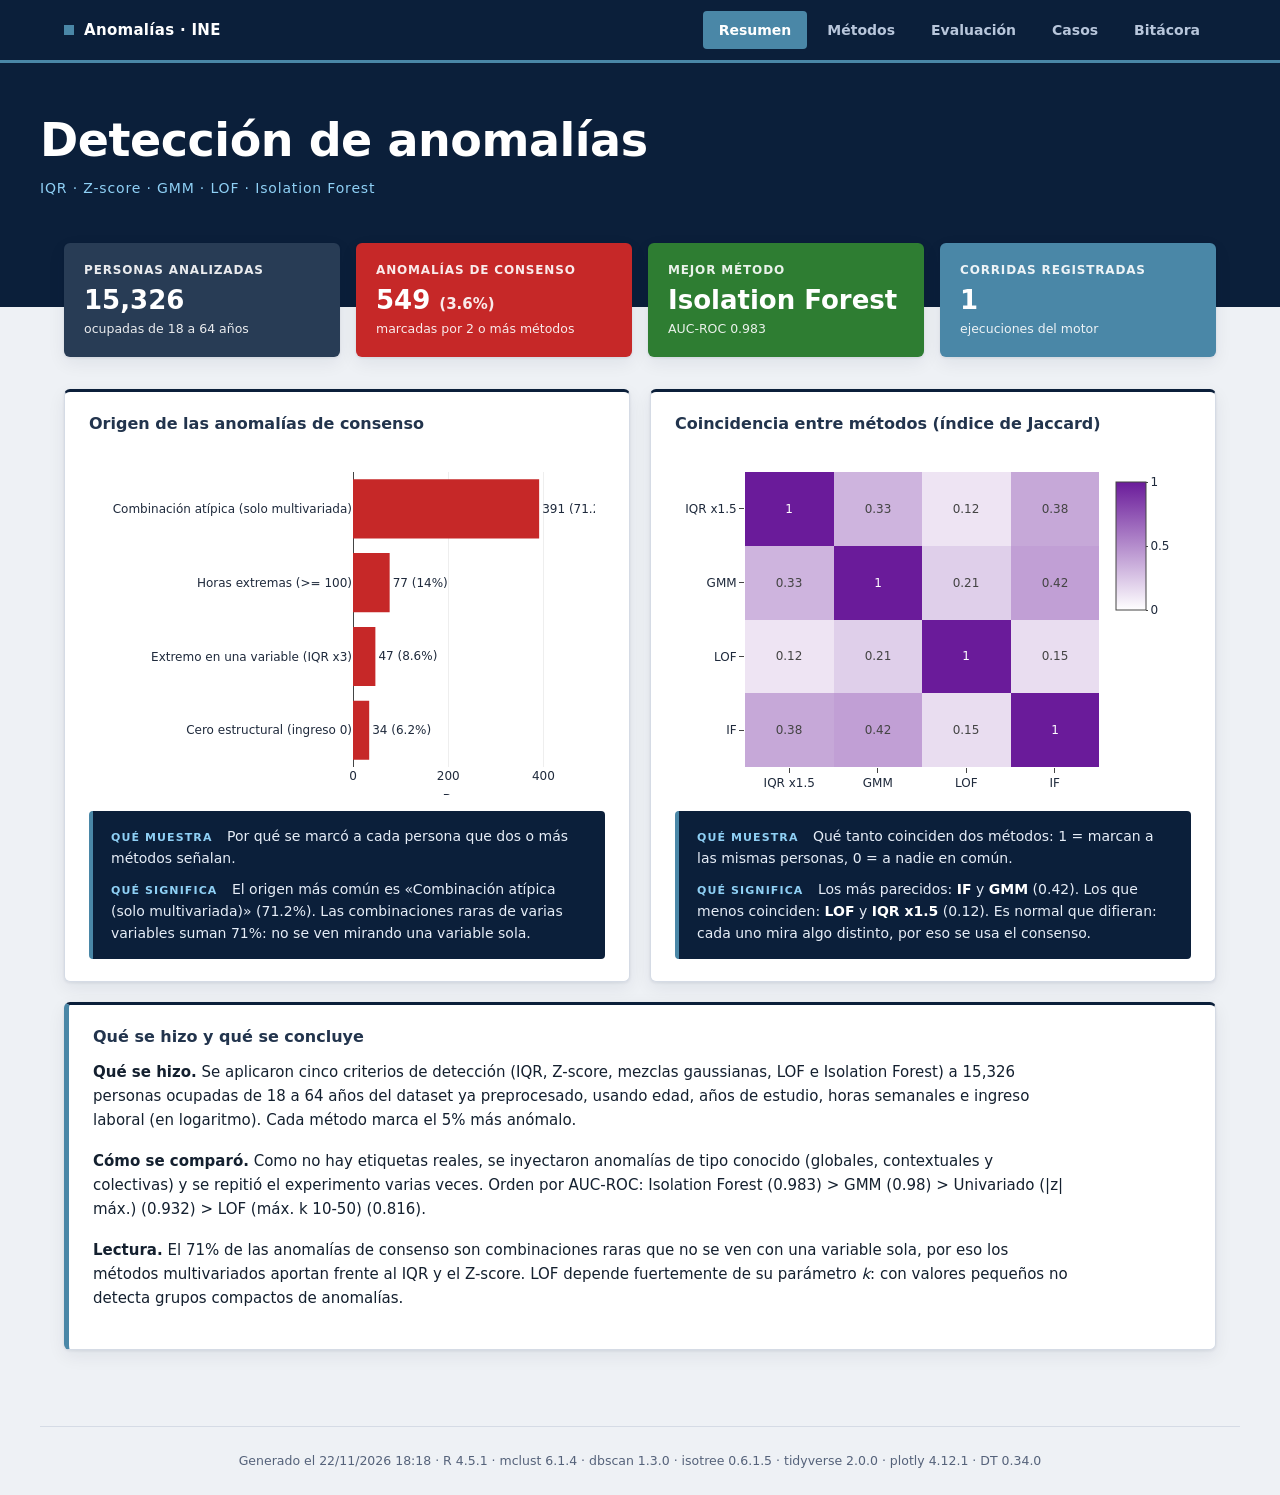
==== docs/dashboard/index.html @ 3dfb5b32 "Add files via upload" ====
<!DOCTYPE html>
<html xmlns="http://www.w3.org/1999/xhtml" lang="es" xml:lang="es"><head>

<meta charset="utf-8">
<meta name="generator" content="quarto-1.6.42">

<meta name="viewport" content="width=device-width, initial-scale=1.0, user-scalable=yes">


<title>Detección de anomalías · Encuesta de Hogares del INE (Bolivia)</title>
<style>
code{white-space: pre-wrap;}
span.smallcaps{font-variant: small-caps;}
div.columns{display: flex; gap: min(4vw, 1.5em);}
div.column{flex: auto; overflow-x: auto;}
div.hanging-indent{margin-left: 1.5em; text-indent: -1.5em;}
ul.task-list{list-style: none;}
ul.task-list li input[type="checkbox"] {
width: 0.8em;
margin: 0 0.8em 0.2em -1em;  vertical-align: middle;
}
</style>


<script>/*!
 * clipboard.js v2.0.11
 * https://clipboardjs.com/
 *
 * Licensed MIT © Zeno Rocha
 */
!function(t,e){"object"==typeof exports&&"object"==typeof module?module.exports=e():"function"==typeof define&&define.amd?define([],e):"object"==typeof exports?exports.ClipboardJS=e():t.ClipboardJS=e()}(this,function(){return n={686:function(t,e,n){"use strict";n.d(e,{default:function(){return b}});var e=n(279),i=n.n(e),e=n(370),u=n.n(e),e=n(817),r=n.n(e);function c(t){try{return document.execCommand(t)}catch(t){return}}var a=function(t){t=r()(t);return c("cut"),t};function o(t,e){var n,o,t=(n=t,o="rtl"===document.documentElement.getAttribute("dir"),(t=document.createElement("textarea")).style.fontSize="12pt",t.style.border="0",t.style.padding="0",t.style.margin="0",t.style.position="absolute",t.style[o?"right":"left"]="-9999px",o=window.pageYOffset||document.documentElement.scrollTop,t.style.top="".concat(o,"px"),t.setAttribute("readonly",""),t.value=n,t);return e.container.appendChild(t),e=r()(t),c("copy"),t.remove(),e}var f=function(t){var e=1<arguments.length&&void 0!==arguments[1]?arguments[1]:{container:document.body},n="";return"string"==typeof t?n=o(t,e):t instanceof HTMLInputElement&&!["text","search","url","tel","password"].includes(null==t?void 0:t.type)?n=o(t.value,e):(n=r()(t),c("copy")),n};function l(t){return(l="function"==typeof Symbol&&"symbol"==typeof Symbol.iterator?function(t){return typeof t}:function(t){return t&&"function"==typeof Symbol&&t.constructor===Symbol&&t!==Symbol.prototype?"symbol":typeof t})(t)}var s=function(){var t=0<arguments.length&&void 0!==arguments[0]?arguments[0]:{},e=t.action,n=void 0===e?"copy":e,o=t.container,e=t.target,t=t.text;if("copy"!==n&&"cut"!==n)throw new Error('Invalid "action" value, use either "copy" or "cut"');if(void 0!==e){if(!e||"object"!==l(e)||1!==e.nodeType)throw new Error('Invalid "target" value, use a valid Element');if("copy"===n&&e.hasAttribute("disabled"))throw new Error('Invalid "target" attribute. Please use "readonly" instead of "disabled" attribute');if("cut"===n&&(e.hasAttribute("readonly")||e.hasAttribute("disabled")))throw new Error('Invalid "target" attribute. You can\'t cut text from elements with "readonly" or "disabled" attributes')}return t?f(t,{container:o}):e?"cut"===n?a(e):f(e,{container:o}):void 0};function p(t){return(p="function"==typeof Symbol&&"symbol"==typeof Symbol.iterator?function(t){return typeof t}:function(t){return t&&"function"==typeof Symbol&&t.constructor===Symbol&&t!==Symbol.prototype?"symbol":typeof t})(t)}function d(t,e){for(var n=0;n<e.length;n++){var o=e[n];o.enumerable=o.enumerable||!1,o.configurable=!0,"value"in o&&(o.writable=!0),Object.defineProperty(t,o.key,o)}}function y(t,e){return(y=Object.setPrototypeOf||function(t,e){return t.__proto__=e,t})(t,e)}function h(n){var o=function(){if("undefined"==typeof Reflect||!Reflect.construct)return!1;if(Reflect.construct.sham)return!1;if("function"==typeof Proxy)return!0;try{return Date.prototype.toString.call(Reflect.construct(Date,[],function(){})),!0}catch(t){return!1}}();return function(){var t,e=v(n);return t=o?(t=v(this).constructor,Reflect.construct(e,arguments,t)):e.apply(this,arguments),e=this,!(t=t)||"object"!==p(t)&&"function"!=typeof t?function(t){if(void 0!==t)return t;throw new ReferenceError("this hasn't been initialised - super() hasn't been called")}(e):t}}function v(t){return(v=Object.setPrototypeOf?Object.getPrototypeOf:function(t){return t.__proto__||Object.getPrototypeOf(t)})(t)}function m(t,e){t="data-clipboard-".concat(t);if(e.hasAttribute(t))return e.getAttribute(t)}var b=function(){!function(t,e){if("function"!=typeof e&&null!==e)throw new TypeError("Super expression must either be null or a function");t.prototype=Object.create(e&&e.prototype,{constructor:{value:t,writable:!0,configurable:!0}}),e&&y(t,e)}(r,i());var t,e,n,o=h(r);function r(t,e){var n;return function(t){if(!(t instanceof r))throw new TypeError("Cannot call a class as a function")}(this),(n=o.call(this)).resolveOptions(e),n.listenClick(t),n}return t=r,n=[{key:"copy",value:function(t){var e=1<arguments.length&&void 0!==arguments[1]?arguments[1]:{container:document.body};return f(t,e)}},{key:"cut",value:function(t){return a(t)}},{key:"isSupported",value:function(){var t=0<arguments.length&&void 0!==arguments[0]?arguments[0]:["copy","cut"],t="string"==typeof t?[t]:t,e=!!document.queryCommandSupported;return t.forEach(function(t){e=e&&!!document.queryCommandSupported(t)}),e}}],(e=[{key:"resolveOptions",value:function(){var t=0<arguments.length&&void 0!==arguments[0]?arguments[0]:{};this.action="function"==typeof t.action?t.action:this.defaultAction,this.target="function"==typeof t.target?t.target:this.defaultTarget,this.text="function"==typeof t.text?t.text:this.defaultText,this.container="object"===p(t.container)?t.container:document.body}},{key:"listenClick",value:function(t){var e=this;this.listener=u()(t,"click",function(t){return e.onClick(t)})}},{key:"onClick",value:function(t){var e=t.delegateTarget||t.currentTarget,n=this.action(e)||"copy",t=s({action:n,container:this.container,target:this.target(e),text:this.text(e)});this.emit(t?"success":"error",{action:n,text:t,trigger:e,clearSelection:function(){e&&e.focus(),window.getSelection().removeAllRanges()}})}},{key:"defaultAction",value:function(t){return m("action",t)}},{key:"defaultTarget",value:function(t){t=m("target",t);if(t)return document.querySelector(t)}},{key:"defaultText",value:function(t){return m("text",t)}},{key:"destroy",value:function(){this.listener.destroy()}}])&&d(t.prototype,e),n&&d(t,n),r}()},828:function(t){var e;"undefined"==typeof Element||Element.prototype.matches||((e=Element.prototype).matches=e.matchesSelector||e.mozMatchesSelector||e.msMatchesSelector||e.oMatchesSelector||e.webkitMatchesSelector),t.exports=function(t,e){for(;t&&9!==t.nodeType;){if("function"==typeof t.matches&&t.matches(e))return t;t=t.parentNode}}},438:function(t,e,n){var u=n(828);function i(t,e,n,o,r){var i=function(e,n,t,o){return function(t){t.delegateTarget=u(t.target,n),t.delegateTarget&&o.call(e,t)}}.apply(this,arguments);return t.addEventListener(n,i,r),{destroy:function(){t.removeEventListener(n,i,r)}}}t.exports=function(t,e,n,o,r){return"function"==typeof t.addEventListener?i.apply(null,arguments):"function"==typeof n?i.bind(null,document).apply(null,arguments):("string"==typeof t&&(t=document.querySelectorAll(t)),Array.prototype.map.call(t,function(t){return i(t,e,n,o,r)}))}},879:function(t,n){n.node=function(t){return void 0!==t&&t instanceof HTMLElement&&1===t.nodeType},n.nodeList=function(t){var e=Object.prototype.toString.call(t);return void 0!==t&&("[object NodeList]"===e||"[object HTMLCollection]"===e)&&"length"in t&&(0===t.length||n.node(t[0]))},n.string=function(t){return"string"==typeof t||t instanceof String},n.fn=function(t){return"[object Function]"===Object.prototype.toString.call(t)}},370:function(t,e,n){var f=n(879),l=n(438);t.exports=function(t,e,n){if(!t&&!e&&!n)throw new Error("Missing required arguments");if(!f.string(e))throw new TypeError("Second argument must be a String");if(!f.fn(n))throw new TypeError("Third argument must be a Function");if(f.node(t))return c=e,a=n,(u=t).addEventListener(c,a),{destroy:function(){u.removeEventListener(c,a)}};if(f.nodeList(t))return o=t,r=e,i=n,Array.prototype.forEach.call(o,function(t){t.addEventListener(r,i)}),{destroy:function(){Array.prototype.forEach.call(o,function(t){t.removeEventListener(r,i)})}};if(f.string(t))return t=t,e=e,n=n,l(document.body,t,e,n);throw new TypeError("First argument must be a String, HTMLElement, HTMLCollection, or NodeList");var o,r,i,u,c,a}},817:function(t){t.exports=function(t){var e,n="SELECT"===t.nodeName?(t.focus(),t.value):"INPUT"===t.nodeName||"TEXTAREA"===t.nodeName?((e=t.hasAttribute("readonly"))||t.setAttribute("readonly",""),t.select(),t.setSelectionRange(0,t.value.length),e||t.removeAttribute("readonly"),t.value):(t.hasAttribute("contenteditable")&&t.focus(),n=window.getSelection(),(e=document.createRange()).selectNodeContents(t),n.removeAllRanges(),n.addRange(e),n.toString());return n}},279:function(t){function e(){}e.prototype={on:function(t,e,n){var o=this.e||(this.e={});return(o[t]||(o[t]=[])).push({fn:e,ctx:n}),this},once:function(t,e,n){var o=this;function r(){o.off(t,r),e.apply(n,arguments)}return r._=e,this.on(t,r,n)},emit:function(t){for(var e=[].slice.call(arguments,1),n=((this.e||(this.e={}))[t]||[]).slice(),o=0,r=n.length;o<r;o++)n[o].fn.apply(n[o].ctx,e);return this},off:function(t,e){var n=this.e||(this.e={}),o=n[t],r=[];if(o&&e)for(var i=0,u=o.length;i<u;i++)o[i].fn!==e&&o[i].fn._!==e&&r.push(o[i]);return r.length?n[t]=r:delete n[t],this}},t.exports=e,t.exports.TinyEmitter=e}},r={},o.n=function(t){var e=t&&t.__esModule?function(){return t.default}:function(){return t};return o.d(e,{a:e}),e},o.d=function(t,e){for(var n in e)o.o(e,n)&&!o.o(t,n)&&Object.defineProperty(t,n,{enumerable:!0,get:e[n]})},o.o=function(t,e){return Object.prototype.hasOwnProperty.call(t,e)},o(686).default;function o(t){if(r[t])return r[t].exports;var e=r[t]={exports:{}};return n[t](e,e.exports,o),e.exports}var n,r});</script>
<script>const sectionChanged = new CustomEvent("quarto-sectionChanged", {
  detail: {},
  bubbles: true,
  cancelable: false,
  composed: false,
});

const layoutMarginEls = () => {
  // Find any conflicting margin elements and add margins to the
  // top to prevent overlap
  const marginChildren = window.document.querySelectorAll(
    ".column-margin.column-container > *, .margin-caption, .aside"
  );

  let lastBottom = 0;
  for (const marginChild of marginChildren) {
    if (marginChild.offsetParent !== null) {
      // clear the top margin so we recompute it
      marginChild.style.marginTop = null;
      const top = marginChild.getBoundingClientRect().top + window.scrollY;
      if (top < lastBottom) {
        const marginChildStyle = window.getComputedStyle(marginChild);
        const marginBottom = parseFloat(marginChildStyle["marginBottom"]);
        const margin = lastBottom - top + marginBottom;
        marginChild.style.marginTop = `${margin}px`;
      }
      const styles = window.getComputedStyle(marginChild);
      const marginTop = parseFloat(styles["marginTop"]);
      lastBottom = top + marginChild.getBoundingClientRect().height + marginTop;
    }
  }
};

window.document.addEventListener("DOMContentLoaded", function (_event) {
  // Recompute the position of margin elements anytime the body size changes
  if (window.ResizeObserver) {
    const resizeObserver = new window.ResizeObserver(
      throttle(() => {
        layoutMarginEls();
        if (
          window.document.body.getBoundingClientRect().width < 990 &&
          isReaderMode()
        ) {
          quartoToggleReader();
        }
      }, 50)
    );
    resizeObserver.observe(window.document.body);
  }

  const tocEl = window.document.querySelector('nav.toc-active[role="doc-toc"]');
  const sidebarEl = window.document.getElementById("quarto-sidebar");
  const leftTocEl = window.document.getElementById("quarto-sidebar-toc-left");
  const marginSidebarEl = window.document.getElementById(
    "quarto-margin-sidebar"
  );
  // function to determine whether the element has a previous sibling that is active
  const prevSiblingIsActiveLink = (el) => {
    const sibling = el.previousElementSibling;
    if (sibling && sibling.tagName === "A") {
      return sibling.classList.contains("active");
    } else {
      return false;
    }
  };

  // fire slideEnter for bootstrap tab activations (for htmlwidget resize behavior)
  function fireSlideEnter(e) {
    const event = window.document.createEvent("Event");
    event.initEvent("slideenter", true, true);
    window.document.dispatchEvent(event);
  }
  const tabs = window.document.querySelectorAll('a[data-bs-toggle="tab"]');
  tabs.forEach((tab) => {
    tab.addEventListener("shown.bs.tab", fireSlideEnter);
  });

  // fire slideEnter for tabby tab activations (for htmlwidget resize behavior)
  document.addEventListener("tabby", fireSlideEnter, false);

  // Track scrolling and mark TOC links as active
  // get table of contents and sidebar (bail if we don't have at least one)
  const tocLinks = tocEl
    ? [...tocEl.querySelectorAll("a[data-scroll-target]")]
    : [];
  const makeActive = (link) => tocLinks[link].classList.add("active");
  const removeActive = (link) => tocLinks[link].classList.remove("active");
  const removeAllActive = () =>
    [...Array(tocLinks.length).keys()].forEach((link) => removeActive(link));

  // activate the anchor for a section associated with this TOC entry
  tocLinks.forEach((link) => {
    link.addEventListener("click", () => {
      if (link.href.indexOf("#") !== -1) {
        const anchor = link.href.split("#")[1];
        const heading = window.document.querySelector(
          `[data-anchor-id="${anchor}"]`
        );
        if (heading) {
          // Add the class
          heading.classList.add("reveal-anchorjs-link");

          // function to show the anchor
          const handleMouseout = () => {
            heading.classList.remove("reveal-anchorjs-link");
            heading.removeEventListener("mouseout", handleMouseout);
          };

          // add a function to clear the anchor when the user mouses out of it
          heading.addEventListener("mouseout", handleMouseout);
        }
      }
    });
  });

  const sections = tocLinks.map((link) => {
    const target = link.getAttribute("data-scroll-target");
    if (target.startsWith("#")) {
      return window.document.getElementById(decodeURI(`${target.slice(1)}`));
    } else {
      return window.document.querySelector(decodeURI(`${target}`));
    }
  });

  const sectionMargin = 200;
  let currentActive = 0;
  // track whether we've initialized state the first time
  let init = false;

  const updateActiveLink = () => {
    // The index from bottom to top (e.g. reversed list)
    let sectionIndex = -1;
    if (
      window.innerHeight + window.pageYOffset >=
      window.document.body.offsetHeight
    ) {
      // This is the no-scroll case where last section should be the active one
      sectionIndex = 0;
    } else {
      // This finds the last section visible on screen that should be made active
      sectionIndex = [...sections].reverse().findIndex((section) => {
        if (section) {
          return window.pageYOffset >= section.offsetTop - sectionMargin;
        } else {
          return false;
        }
      });
    }
    if (sectionIndex > -1) {
      const current = sections.length - sectionIndex - 1;
      if (current !== currentActive) {
        removeAllActive();
        currentActive = current;
        makeActive(current);
        if (init) {
          window.dispatchEvent(sectionChanged);
        }
        init = true;
      }
    }
  };

  const inHiddenRegion = (top, bottom, hiddenRegions) => {
    for (const region of hiddenRegions) {
      if (top <= region.bottom && bottom >= region.top) {
        return true;
      }
    }
    return false;
  };

  const categorySelector = "header.quarto-title-block .quarto-category";
  const activateCategories = (href) => {
    // Find any categories
    // Surround them with a link pointing back to:
    // #category=Authoring
    try {
      const categoryEls = window.document.querySelectorAll(categorySelector);
      for (const categoryEl of categoryEls) {
        const categoryText = categoryEl.textContent;
        if (categoryText) {
          const link = `${href}#category=${encodeURIComponent(categoryText)}`;
          const linkEl = window.document.createElement("a");
          linkEl.setAttribute("href", link);
          for (const child of categoryEl.childNodes) {
            linkEl.append(child);
          }
          categoryEl.appendChild(linkEl);
        }
      }
    } catch {
      // Ignore errors
    }
  };
  function hasTitleCategories() {
    return window.document.querySelector(categorySelector) !== null;
  }

  function offsetRelativeUrl(url) {
    const offset = getMeta("quarto:offset");
    return offset ? offset + url : url;
  }

  function offsetAbsoluteUrl(url) {
    const offset = getMeta("quarto:offset");
    const baseUrl = new URL(offset, window.location);

    const projRelativeUrl = url.replace(baseUrl, "");
    if (projRelativeUrl.startsWith("/")) {
      return projRelativeUrl;
    } else {
      return "/" + projRelativeUrl;
    }
  }

  // read a meta tag value
  function getMeta(metaName) {
    const metas = window.document.getElementsByTagName("meta");
    for (let i = 0; i < metas.length; i++) {
      if (metas[i].getAttribute("name") === metaName) {
        return metas[i].getAttribute("content");
      }
    }
    return "";
  }

  async function findAndActivateCategories() {
    // Categories search with listing only use path without query
    const currentPagePath = offsetAbsoluteUrl(
      window.location.origin + window.location.pathname
    );
    const response = await fetch(offsetRelativeUrl("listings.json"));
    if (response.status == 200) {
      return response.json().then(function (listingPaths) {
        const listingHrefs = [];
        for (const listingPath of listingPaths) {
          const pathWithoutLeadingSlash = listingPath.listing.substring(1);
          for (const item of listingPath.items) {
            if (
              item === currentPagePath ||
              item === currentPagePath + "index.html"
            ) {
              // Resolve this path against the offset to be sure
              // we already are using the correct path to the listing
              // (this adjusts the listing urls to be rooted against
              // whatever root the page is actually running against)
              const relative = offsetRelativeUrl(pathWithoutLeadingSlash);
              const baseUrl = window.location;
              const resolvedPath = new URL(relative, baseUrl);
              listingHrefs.push(resolvedPath.pathname);
              break;
            }
          }
        }

        // Look up the tree for a nearby linting and use that if we find one
        const nearestListing = findNearestParentListing(
          offsetAbsoluteUrl(window.location.pathname),
          listingHrefs
        );
        if (nearestListing) {
          activateCategories(nearestListing);
        } else {
          // See if the referrer is a listing page for this item
          const referredRelativePath = offsetAbsoluteUrl(document.referrer);
          const referrerListing = listingHrefs.find((listingHref) => {
            const isListingReferrer =
              listingHref === referredRelativePath ||
              listingHref === referredRelativePath + "index.html";
            return isListingReferrer;
          });

          if (referrerListing) {
            // Try to use the referrer if possible
            activateCategories(referrerListing);
          } else if (listingHrefs.length > 0) {
            // Otherwise, just fall back to the first listing
            activateCategories(listingHrefs[0]);
          }
        }
      });
    }
  }
  if (hasTitleCategories()) {
    findAndActivateCategories();
  }

  const findNearestParentListing = (href, listingHrefs) => {
    if (!href || !listingHrefs) {
      return undefined;
    }
    // Look up the tree for a nearby linting and use that if we find one
    const relativeParts = href.substring(1).split("/");
    while (relativeParts.length > 0) {
      const path = relativeParts.join("/");
      for (const listingHref of listingHrefs) {
        if (listingHref.startsWith(path)) {
          return listingHref;
        }
      }
      relativeParts.pop();
    }

    return undefined;
  };

  const manageSidebarVisiblity = (el, placeholderDescriptor) => {
    let isVisible = true;
    let elRect;

    return (hiddenRegions) => {
      if (el === null) {
        return;
      }

      // Find the last element of the TOC
      const lastChildEl = el.lastElementChild;

      if (lastChildEl) {
        // Converts the sidebar to a menu
        const convertToMenu = () => {
          for (const child of el.children) {
            child.style.opacity = 0;
            child.style.overflow = "hidden";
            child.style.pointerEvents = "none";
          }

          nexttick(() => {
            const toggleContainer = window.document.createElement("div");
            toggleContainer.style.width = "100%";
            toggleContainer.classList.add("zindex-over-content");
            toggleContainer.classList.add("quarto-sidebar-toggle");
            toggleContainer.classList.add("headroom-target"); // Marks this to be managed by headeroom
            toggleContainer.id = placeholderDescriptor.id;
            toggleContainer.style.position = "fixed";

            const toggleIcon = window.document.createElement("i");
            toggleIcon.classList.add("quarto-sidebar-toggle-icon");
            toggleIcon.classList.add("bi");
            toggleIcon.classList.add("bi-caret-down-fill");

            const toggleTitle = window.document.createElement("div");
            const titleEl = window.document.body.querySelector(
              placeholderDescriptor.titleSelector
            );
            if (titleEl) {
              toggleTitle.append(
                titleEl.textContent || titleEl.innerText,
                toggleIcon
              );
            }
            toggleTitle.classList.add("zindex-over-content");
            toggleTitle.classList.add("quarto-sidebar-toggle-title");
            toggleContainer.append(toggleTitle);

            const toggleContents = window.document.createElement("div");
            toggleContents.classList = el.classList;
            toggleContents.classList.add("zindex-over-content");
            toggleContents.classList.add("quarto-sidebar-toggle-contents");
            for (const child of el.children) {
              if (child.id === "toc-title") {
                continue;
              }

              const clone = child.cloneNode(true);
              clone.style.opacity = 1;
              clone.style.pointerEvents = null;
              clone.style.display = null;
              toggleContents.append(clone);
            }
            toggleContents.style.height = "0px";
            const positionToggle = () => {
              // position the element (top left of parent, same width as parent)
              if (!elRect) {
                elRect = el.getBoundingClientRect();
              }
              toggleContainer.style.left = `${elRect.left}px`;
              toggleContainer.style.top = `${elRect.top}px`;
              toggleContainer.style.width = `${elRect.width}px`;
            };
            positionToggle();

            toggleContainer.append(toggleContents);
            el.parentElement.prepend(toggleContainer);

            // Process clicks
            let tocShowing = false;
            // Allow the caller to control whether this is dismissed
            // when it is clicked (e.g. sidebar navigation supports
            // opening and closing the nav tree, so don't dismiss on click)
            const clickEl = placeholderDescriptor.dismissOnClick
              ? toggleContainer
              : toggleTitle;

            const closeToggle = () => {
              if (tocShowing) {
                toggleContainer.classList.remove("expanded");
                toggleContents.style.height = "0px";
                tocShowing = false;
              }
            };

            // Get rid of any expanded toggle if the user scrolls
            window.document.addEventListener(
              "scroll",
              throttle(() => {
                closeToggle();
              }, 50)
            );

            // Handle positioning of the toggle
            window.addEventListener(
              "resize",
              throttle(() => {
                elRect = undefined;
                positionToggle();
              }, 50)
            );

            window.addEventListener("quarto-hrChanged", () => {
              elRect = undefined;
            });

            // Process the click
            clickEl.onclick = () => {
              if (!tocShowing) {
                toggleContainer.classList.add("expanded");
                toggleContents.style.height = null;
                tocShowing = true;
              } else {
                closeToggle();
              }
            };
          });
        };

        // Converts a sidebar from a menu back to a sidebar
        const convertToSidebar = () => {
          for (const child of el.children) {
            child.style.opacity = 1;
            child.style.overflow = null;
            child.style.pointerEvents = null;
          }

          const placeholderEl = window.document.getElementById(
            placeholderDescriptor.id
          );
          if (placeholderEl) {
            placeholderEl.remove();
          }

          el.classList.remove("rollup");
        };

        if (isReaderMode()) {
          convertToMenu();
          isVisible = false;
        } else {
          // Find the top and bottom o the element that is being managed
          const elTop = el.offsetTop;
          const elBottom =
            elTop + lastChildEl.offsetTop + lastChildEl.offsetHeight;

          if (!isVisible) {
            // If the element is current not visible reveal if there are
            // no conflicts with overlay regions
            if (!inHiddenRegion(elTop, elBottom, hiddenRegions)) {
              convertToSidebar();
              isVisible = true;
            }
          } else {
            // If the element is visible, hide it if it conflicts with overlay regions
            // and insert a placeholder toggle (or if we're in reader mode)
            if (inHiddenRegion(elTop, elBottom, hiddenRegions)) {
              convertToMenu();
              isVisible = false;
            }
          }
        }
      }
    };
  };

  const tabEls = document.querySelectorAll('a[data-bs-toggle="tab"]');
  for (const tabEl of tabEls) {
    const id = tabEl.getAttribute("data-bs-target");
    if (id) {
      const columnEl = document.querySelector(
        `${id} .column-margin, .tabset-margin-content`
      );
      if (columnEl)
        tabEl.addEventListener("shown.bs.tab", function (event) {
          const el = event.srcElement;
          if (el) {
            const visibleCls = `${el.id}-margin-content`;
            // walk up until we find a parent tabset
            let panelTabsetEl = el.parentElement;
            while (panelTabsetEl) {
              if (panelTabsetEl.classList.contains("panel-tabset")) {
                break;
              }
              panelTabsetEl = panelTabsetEl.parentElement;
            }

            if (panelTabsetEl) {
              const prevSib = panelTabsetEl.previousElementSibling;
              if (
                prevSib &&
                prevSib.classList.contains("tabset-margin-container")
              ) {
                const childNodes = prevSib.querySelectorAll(
                  ".tabset-margin-content"
                );
                for (const childEl of childNodes) {
                  if (childEl.classList.contains(visibleCls)) {
                    childEl.classList.remove("collapse");
                  } else {
                    childEl.classList.add("collapse");
                  }
                }
              }
            }
          }

          layoutMarginEls();
        });
    }
  }

  // Manage the visibility of the toc and the sidebar
  const marginScrollVisibility = manageSidebarVisiblity(marginSidebarEl, {
    id: "quarto-toc-toggle",
    titleSelector: "#toc-title",
    dismissOnClick: true,
  });
  const sidebarScrollVisiblity = manageSidebarVisiblity(sidebarEl, {
    id: "quarto-sidebarnav-toggle",
    titleSelector: ".title",
    dismissOnClick: false,
  });
  let tocLeftScrollVisibility;
  if (leftTocEl) {
    tocLeftScrollVisibility = manageSidebarVisiblity(leftTocEl, {
      id: "quarto-lefttoc-toggle",
      titleSelector: "#toc-title",
      dismissOnClick: true,
    });
  }

  // Find the first element that uses formatting in special columns
  const conflictingEls = window.document.body.querySelectorAll(
    '[class^="column-"], [class*=" column-"], aside, [class*="margin-caption"], [class*=" margin-caption"], [class*="margin-ref"], [class*=" margin-ref"]'
  );

  // Filter all the possibly conflicting elements into ones
  // the do conflict on the left or ride side
  const arrConflictingEls = Array.from(conflictingEls);
  const leftSideConflictEls = arrConflictingEls.filter((el) => {
    if (el.tagName === "ASIDE") {
      return false;
    }
    return Array.from(el.classList).find((className) => {
      return (
        className !== "column-body" &&
        className.startsWith("column-") &&
        !className.endsWith("right") &&
        !className.endsWith("container") &&
        className !== "column-margin"
      );
    });
  });
  const rightSideConflictEls = arrConflictingEls.filter((el) => {
    if (el.tagName === "ASIDE") {
      return true;
    }

    const hasMarginCaption = Array.from(el.classList).find((className) => {
      return className == "margin-caption";
    });
    if (hasMarginCaption) {
      return true;
    }

    return Array.from(el.classList).find((className) => {
      return (
        className !== "column-body" &&
        !className.endsWith("container") &&
        className.startsWith("column-") &&
        !className.endsWith("left")
      );
    });
  });

  const kOverlapPaddingSize = 10;
  function toRegions(els) {
    return els.map((el) => {
      const boundRect = el.getBoundingClientRect();
      const top =
        boundRect.top +
        document.documentElement.scrollTop -
        kOverlapPaddingSize;
      return {
        top,
        bottom: top + el.scrollHeight + 2 * kOverlapPaddingSize,
      };
    });
  }

  let hasObserved = false;
  const visibleItemObserver = (els) => {
    let visibleElements = [...els];
    const intersectionObserver = new IntersectionObserver(
      (entries, _observer) => {
        entries.forEach((entry) => {
          if (entry.isIntersecting) {
            if (visibleElements.indexOf(entry.target) === -1) {
              visibleElements.push(entry.target);
            }
          } else {
            visibleElements = visibleElements.filter((visibleEntry) => {
              return visibleEntry !== entry;
            });
          }
        });

        if (!hasObserved) {
          hideOverlappedSidebars();
        }
        hasObserved = true;
      },
      {}
    );
    els.forEach((el) => {
      intersectionObserver.observe(el);
    });

    return {
      getVisibleEntries: () => {
        return visibleElements;
      },
    };
  };

  const rightElementObserver = visibleItemObserver(rightSideConflictEls);
  const leftElementObserver = visibleItemObserver(leftSideConflictEls);

  const hideOverlappedSidebars = () => {
    marginScrollVisibility(toRegions(rightElementObserver.getVisibleEntries()));
    sidebarScrollVisiblity(toRegions(leftElementObserver.getVisibleEntries()));
    if (tocLeftScrollVisibility) {
      tocLeftScrollVisibility(
        toRegions(leftElementObserver.getVisibleEntries())
      );
    }
  };

  window.quartoToggleReader = () => {
    // Applies a slow class (or removes it)
    // to update the transition speed
    const slowTransition = (slow) => {
      const manageTransition = (id, slow) => {
        const el = document.getElementById(id);
        if (el) {
          if (slow) {
            el.classList.add("slow");
          } else {
            el.classList.remove("slow");
          }
        }
      };

      manageTransition("TOC", slow);
      manageTransition("quarto-sidebar", slow);
    };
    const readerMode = !isReaderMode();
    setReaderModeValue(readerMode);

    // If we're entering reader mode, slow the transition
    if (readerMode) {
      slowTransition(readerMode);
    }
    highlightReaderToggle(readerMode);
    hideOverlappedSidebars();

    // If we're exiting reader mode, restore the non-slow transition
    if (!readerMode) {
      slowTransition(!readerMode);
    }
  };

  const highlightReaderToggle = (readerMode) => {
    const els = document.querySelectorAll(".quarto-reader-toggle");
    if (els) {
      els.forEach((el) => {
        if (readerMode) {
          el.classList.add("reader");
        } else {
          el.classList.remove("reader");
        }
      });
    }
  };

  const setReaderModeValue = (val) => {
    if (window.location.protocol !== "file:") {
      window.localStorage.setItem("quarto-reader-mode", val);
    } else {
      localReaderMode = val;
    }
  };

  const isReaderMode = () => {
    if (window.location.protocol !== "file:") {
      return window.localStorage.getItem("quarto-reader-mode") === "true";
    } else {
      return localReaderMode;
    }
  };
  let localReaderMode = null;

  const tocOpenDepthStr = tocEl?.getAttribute("data-toc-expanded");
  const tocOpenDepth = tocOpenDepthStr ? Number(tocOpenDepthStr) : 1;

  // Walk the TOC and collapse/expand nodes
  // Nodes are expanded if:
  // - they are top level
  // - they have children that are 'active' links
  // - they are directly below an link that is 'active'
  const walk = (el, depth) => {
    // Tick depth when we enter a UL
    if (el.tagName === "UL") {
      depth = depth + 1;
    }

    // It this is active link
    let isActiveNode = false;
    if (el.tagName === "A" && el.classList.contains("active")) {
      isActiveNode = true;
    }

    // See if there is an active child to this element
    let hasActiveChild = false;
    for (child of el.children) {
      hasActiveChild = walk(child, depth) || hasActiveChild;
    }

    // Process the collapse state if this is an UL
    if (el.tagName === "UL") {
      if (tocOpenDepth === -1 && depth > 1) {
        // toc-expand: false
        el.classList.add("collapse");
      } else if (
        depth <= tocOpenDepth ||
        hasActiveChild ||
        prevSiblingIsActiveLink(el)
      ) {
        el.classList.remove("collapse");
      } else {
        el.classList.add("collapse");
      }

      // untick depth when we leave a UL
      depth = depth - 1;
    }
    return hasActiveChild || isActiveNode;
  };

  // walk the TOC and expand / collapse any items that should be shown
  if (tocEl) {
    updateActiveLink();
    walk(tocEl, 0);
  }

  // Throttle the scroll event and walk peridiocally
  window.document.addEventListener(
    "scroll",
    throttle(() => {
      if (tocEl) {
        updateActiveLink();
        walk(tocEl, 0);
      }
      if (!isReaderMode()) {
        hideOverlappedSidebars();
      }
    }, 5)
  );
  window.addEventListener(
    "resize",
    throttle(() => {
      if (tocEl) {
        updateActiveLink();
        walk(tocEl, 0);
      }
      if (!isReaderMode()) {
        hideOverlappedSidebars();
      }
    }, 10)
  );
  hideOverlappedSidebars();
  highlightReaderToggle(isReaderMode());
});

// grouped tabsets
window.addEventListener("pageshow", (_event) => {
  function getTabSettings() {
    const data = localStorage.getItem("quarto-persistent-tabsets-data");
    if (!data) {
      localStorage.setItem("quarto-persistent-tabsets-data", "{}");
      return {};
    }
    if (data) {
      return JSON.parse(data);
    }
  }

  function setTabSettings(data) {
    localStorage.setItem(
      "quarto-persistent-tabsets-data",
      JSON.stringify(data)
    );
  }

  function setTabState(groupName, groupValue) {
    const data = getTabSettings();
    data[groupName] = groupValue;
    setTabSettings(data);
  }

  function toggleTab(tab, active) {
    const tabPanelId = tab.getAttribute("aria-controls");
    const tabPanel = document.getElementById(tabPanelId);
    if (active) {
      tab.classList.add("active");
      tabPanel.classList.add("active");
    } else {
      tab.classList.remove("active");
      tabPanel.classList.remove("active");
    }
  }

  function toggleAll(selectedGroup, selectorsToSync) {
    for (const [thisGroup, tabs] of Object.entries(selectorsToSync)) {
      const active = selectedGroup === thisGroup;
      for (const tab of tabs) {
        toggleTab(tab, active);
      }
    }
  }

  function findSelectorsToSyncByLanguage() {
    const result = {};
    const tabs = Array.from(
      document.querySelectorAll(`div[data-group] a[id^='tabset-']`)
    );
    for (const item of tabs) {
      const div = item.parentElement.parentElement.parentElement;
      const group = div.getAttribute("data-group");
      if (!result[group]) {
        result[group] = {};
      }
      const selectorsToSync = result[group];
      const value = item.innerHTML;
      if (!selectorsToSync[value]) {
        selectorsToSync[value] = [];
      }
      selectorsToSync[value].push(item);
    }
    return result;
  }

  function setupSelectorSync() {
    const selectorsToSync = findSelectorsToSyncByLanguage();
    Object.entries(selectorsToSync).forEach(([group, tabSetsByValue]) => {
      Object.entries(tabSetsByValue).forEach(([value, items]) => {
        items.forEach((item) => {
          item.addEventListener("click", (_event) => {
            setTabState(group, value);
            toggleAll(value, selectorsToSync[group]);
          });
        });
      });
    });
    return selectorsToSync;
  }

  const selectorsToSync = setupSelectorSync();
  for (const [group, selectedName] of Object.entries(getTabSettings())) {
    const selectors = selectorsToSync[group];
    // it's possible that stale state gives us empty selections, so we explicitly check here.
    if (selectors) {
      toggleAll(selectedName, selectors);
    }
  }
});

function throttle(func, wait) {
  let waiting = false;
  return function () {
    if (!waiting) {
      func.apply(this, arguments);
      waiting = true;
      setTimeout(function () {
        waiting = false;
      }, wait);
    }
  };
}

function nexttick(func) {
  return setTimeout(func, 0);
}
</script>
<script>/**
 * @popperjs/core v2.11.7 - MIT License
 */

!function(e,t){"object"==typeof exports&&"undefined"!=typeof module?t(exports):"function"==typeof define&&define.amd?define(["exports"],t):t((e="undefined"!=typeof globalThis?globalThis:e||self).Popper={})}(this,(function(e){"use strict";function t(e){if(null==e)return window;if("[object Window]"!==e.toString()){var t=e.ownerDocument;return t&&t.defaultView||window}return e}function n(e){return e instanceof t(e).Element||e instanceof Element}function r(e){return e instanceof t(e).HTMLElement||e instanceof HTMLElement}function o(e){return"undefined"!=typeof ShadowRoot&&(e instanceof t(e).ShadowRoot||e instanceof ShadowRoot)}var i=Math.max,a=Math.min,s=Math.round;function f(){var e=navigator.userAgentData;return null!=e&&e.brands&&Array.isArray(e.brands)?e.brands.map((function(e){return e.brand+"/"+e.version})).join(" "):navigator.userAgent}function c(){return!/^((?!chrome|android).)*safari/i.test(f())}function p(e,o,i){void 0===o&&(o=!1),void 0===i&&(i=!1);var a=e.getBoundingClientRect(),f=1,p=1;o&&r(e)&&(f=e.offsetWidth>0&&s(a.width)/e.offsetWidth||1,p=e.offsetHeight>0&&s(a.height)/e.offsetHeight||1);var u=(n(e)?t(e):window).visualViewport,l=!c()&&i,d=(a.left+(l&&u?u.offsetLeft:0))/f,h=(a.top+(l&&u?u.offsetTop:0))/p,m=a.width/f,v=a.height/p;return{width:m,height:v,top:h,right:d+m,bottom:h+v,left:d,x:d,y:h}}function u(e){var n=t(e);return{scrollLeft:n.pageXOffset,scrollTop:n.pageYOffset}}function l(e){return e?(e.nodeName||"").toLowerCase():null}function d(e){return((n(e)?e.ownerDocument:e.document)||window.document).documentElement}function h(e){return p(d(e)).left+u(e).scrollLeft}function m(e){return t(e).getComputedStyle(e)}function v(e){var t=m(e),n=t.overflow,r=t.overflowX,o=t.overflowY;return/auto|scroll|overlay|hidden/.test(n+o+r)}function y(e,n,o){void 0===o&&(o=!1);var i,a,f=r(n),c=r(n)&&function(e){var t=e.getBoundingClientRect(),n=s(t.width)/e.offsetWidth||1,r=s(t.height)/e.offsetHeight||1;return 1!==n||1!==r}(n),m=d(n),y=p(e,c,o),g={scrollLeft:0,scrollTop:0},b={x:0,y:0};return(f||!f&&!o)&&(("body"!==l(n)||v(m))&&(g=(i=n)!==t(i)&&r(i)?{scrollLeft:(a=i).scrollLeft,scrollTop:a.scrollTop}:u(i)),r(n)?((b=p(n,!0)).x+=n.clientLeft,b.y+=n.clientTop):m&&(b.x=h(m))),{x:y.left+g.scrollLeft-b.x,y:y.top+g.scrollTop-b.y,width:y.width,height:y.height}}function g(e){var t=p(e),n=e.offsetWidth,r=e.offsetHeight;return Math.abs(t.width-n)<=1&&(n=t.width),Math.abs(t.height-r)<=1&&(r=t.height),{x:e.offsetLeft,y:e.offsetTop,width:n,height:r}}function b(e){return"html"===l(e)?e:e.assignedSlot||e.parentNode||(o(e)?e.host:null)||d(e)}function x(e){return["html","body","#document"].indexOf(l(e))>=0?e.ownerDocument.body:r(e)&&v(e)?e:x(b(e))}function w(e,n){var r;void 0===n&&(n=[]);var o=x(e),i=o===(null==(r=e.ownerDocument)?void 0:r.body),a=t(o),s=i?[a].concat(a.visualViewport||[],v(o)?o:[]):o,f=n.concat(s);return i?f:f.concat(w(b(s)))}function O(e){return["table","td","th"].indexOf(l(e))>=0}function j(e){return r(e)&&"fixed"!==m(e).position?e.offsetParent:null}function E(e){for(var n=t(e),i=j(e);i&&O(i)&&"static"===m(i).position;)i=j(i);return i&&("html"===l(i)||"body"===l(i)&&"static"===m(i).position)?n:i||function(e){var t=/firefox/i.test(f());if(/Trident/i.test(f())&&r(e)&&"fixed"===m(e).position)return null;var n=b(e);for(o(n)&&(n=n.host);r(n)&&["html","body"].indexOf(l(n))<0;){var i=m(n);if("none"!==i.transform||"none"!==i.perspective||"paint"===i.contain||-1!==["transform","perspective"].indexOf(i.willChange)||t&&"filter"===i.willChange||t&&i.filter&&"none"!==i.filter)return n;n=n.parentNode}return null}(e)||n}var D="top",A="bottom",L="right",P="left",M="auto",k=[D,A,L,P],W="start",B="end",H="viewport",T="popper",R=k.reduce((function(e,t){return e.concat([t+"-"+W,t+"-"+B])}),[]),S=[].concat(k,[M]).reduce((function(e,t){return e.concat([t,t+"-"+W,t+"-"+B])}),[]),V=["beforeRead","read","afterRead","beforeMain","main","afterMain","beforeWrite","write","afterWrite"];function q(e){var t=new Map,n=new Set,r=[];function o(e){n.add(e.name),[].concat(e.requires||[],e.requiresIfExists||[]).forEach((function(e){if(!n.has(e)){var r=t.get(e);r&&o(r)}})),r.push(e)}return e.forEach((function(e){t.set(e.name,e)})),e.forEach((function(e){n.has(e.name)||o(e)})),r}function C(e){return e.split("-")[0]}function N(e,t){var n=t.getRootNode&&t.getRootNode();if(e.contains(t))return!0;if(n&&o(n)){var r=t;do{if(r&&e.isSameNode(r))return!0;r=r.parentNode||r.host}while(r)}return!1}function I(e){return Object.assign({},e,{left:e.x,top:e.y,right:e.x+e.width,bottom:e.y+e.height})}function _(e,r,o){return r===H?I(function(e,n){var r=t(e),o=d(e),i=r.visualViewport,a=o.clientWidth,s=o.clientHeight,f=0,p=0;if(i){a=i.width,s=i.height;var u=c();(u||!u&&"fixed"===n)&&(f=i.offsetLeft,p=i.offsetTop)}return{width:a,height:s,x:f+h(e),y:p}}(e,o)):n(r)?function(e,t){var n=p(e,!1,"fixed"===t);return n.top=n.top+e.clientTop,n.left=n.left+e.clientLeft,n.bottom=n.top+e.clientHeight,n.right=n.left+e.clientWidth,n.width=e.clientWidth,n.height=e.clientHeight,n.x=n.left,n.y=n.top,n}(r,o):I(function(e){var t,n=d(e),r=u(e),o=null==(t=e.ownerDocument)?void 0:t.body,a=i(n.scrollWidth,n.clientWidth,o?o.scrollWidth:0,o?o.clientWidth:0),s=i(n.scrollHeight,n.clientHeight,o?o.scrollHeight:0,o?o.clientHeight:0),f=-r.scrollLeft+h(e),c=-r.scrollTop;return"rtl"===m(o||n).direction&&(f+=i(n.clientWidth,o?o.clientWidth:0)-a),{width:a,height:s,x:f,y:c}}(d(e)))}function F(e,t,o,s){var f="clippingParents"===t?function(e){var t=w(b(e)),o=["absolute","fixed"].indexOf(m(e).position)>=0&&r(e)?E(e):e;return n(o)?t.filter((function(e){return n(e)&&N(e,o)&&"body"!==l(e)})):[]}(e):[].concat(t),c=[].concat(f,[o]),p=c[0],u=c.reduce((function(t,n){var r=_(e,n,s);return t.top=i(r.top,t.top),t.right=a(r.right,t.right),t.bottom=a(r.bottom,t.bottom),t.left=i(r.left,t.left),t}),_(e,p,s));return u.width=u.right-u.left,u.height=u.bottom-u.top,u.x=u.left,u.y=u.top,u}function U(e){return e.split("-")[1]}function z(e){return["top","bottom"].indexOf(e)>=0?"x":"y"}function X(e){var t,n=e.reference,r=e.element,o=e.placement,i=o?C(o):null,a=o?U(o):null,s=n.x+n.width/2-r.width/2,f=n.y+n.height/2-r.height/2;switch(i){case D:t={x:s,y:n.y-r.height};break;case A:t={x:s,y:n.y+n.height};break;case L:t={x:n.x+n.width,y:f};break;case P:t={x:n.x-r.width,y:f};break;default:t={x:n.x,y:n.y}}var c=i?z(i):null;if(null!=c){var p="y"===c?"height":"width";switch(a){case W:t[c]=t[c]-(n[p]/2-r[p]/2);break;case B:t[c]=t[c]+(n[p]/2-r[p]/2)}}return t}function Y(e){return Object.assign({},{top:0,right:0,bottom:0,left:0},e)}function G(e,t){return t.reduce((function(t,n){return t[n]=e,t}),{})}function J(e,t){void 0===t&&(t={});var r=t,o=r.placement,i=void 0===o?e.placement:o,a=r.strategy,s=void 0===a?e.strategy:a,f=r.boundary,c=void 0===f?"clippingParents":f,u=r.rootBoundary,l=void 0===u?H:u,h=r.elementContext,m=void 0===h?T:h,v=r.altBoundary,y=void 0!==v&&v,g=r.padding,b=void 0===g?0:g,x=Y("number"!=typeof b?b:G(b,k)),w=m===T?"reference":T,O=e.rects.popper,j=e.elements[y?w:m],E=F(n(j)?j:j.contextElement||d(e.elements.popper),c,l,s),P=p(e.elements.reference),M=X({reference:P,element:O,strategy:"absolute",placement:i}),W=I(Object.assign({},O,M)),B=m===T?W:P,R={top:E.top-B.top+x.top,bottom:B.bottom-E.bottom+x.bottom,left:E.left-B.left+x.left,right:B.right-E.right+x.right},S=e.modifiersData.offset;if(m===T&&S){var V=S[i];Object.keys(R).forEach((function(e){var t=[L,A].indexOf(e)>=0?1:-1,n=[D,A].indexOf(e)>=0?"y":"x";R[e]+=V[n]*t}))}return R}var K={placement:"bottom",modifiers:[],strategy:"absolute"};function Q(){for(var e=arguments.length,t=new Array(e),n=0;n<e;n++)t[n]=arguments[n];return!t.some((function(e){return!(e&&"function"==typeof e.getBoundingClientRect)}))}function Z(e){void 0===e&&(e={});var t=e,r=t.defaultModifiers,o=void 0===r?[]:r,i=t.defaultOptions,a=void 0===i?K:i;return function(e,t,r){void 0===r&&(r=a);var i,s,f={placement:"bottom",orderedModifiers:[],options:Object.assign({},K,a),modifiersData:{},elements:{reference:e,popper:t},attributes:{},styles:{}},c=[],p=!1,u={state:f,setOptions:function(r){var i="function"==typeof r?r(f.options):r;l(),f.options=Object.assign({},a,f.options,i),f.scrollParents={reference:n(e)?w(e):e.contextElement?w(e.contextElement):[],popper:w(t)};var s,p,d=function(e){var t=q(e);return V.reduce((function(e,n){return e.concat(t.filter((function(e){return e.phase===n})))}),[])}((s=[].concat(o,f.options.modifiers),p=s.reduce((function(e,t){var n=e[t.name];return e[t.name]=n?Object.assign({},n,t,{options:Object.assign({},n.options,t.options),data:Object.assign({},n.data,t.data)}):t,e}),{}),Object.keys(p).map((function(e){return p[e]}))));return f.orderedModifiers=d.filter((function(e){return e.enabled})),f.orderedModifiers.forEach((function(e){var t=e.name,n=e.options,r=void 0===n?{}:n,o=e.effect;if("function"==typeof o){var i=o({state:f,name:t,instance:u,options:r}),a=function(){};c.push(i||a)}})),u.update()},forceUpdate:function(){if(!p){var e=f.elements,t=e.reference,n=e.popper;if(Q(t,n)){f.rects={reference:y(t,E(n),"fixed"===f.options.strategy),popper:g(n)},f.reset=!1,f.placement=f.options.placement,f.orderedModifiers.forEach((function(e){return f.modifiersData[e.name]=Object.assign({},e.data)}));for(var r=0;r<f.orderedModifiers.length;r++)if(!0!==f.reset){var o=f.orderedModifiers[r],i=o.fn,a=o.options,s=void 0===a?{}:a,c=o.name;"function"==typeof i&&(f=i({state:f,options:s,name:c,instance:u})||f)}else f.reset=!1,r=-1}}},update:(i=function(){return new Promise((function(e){u.forceUpdate(),e(f)}))},function(){return s||(s=new Promise((function(e){Promise.resolve().then((function(){s=void 0,e(i())}))}))),s}),destroy:function(){l(),p=!0}};if(!Q(e,t))return u;function l(){c.forEach((function(e){return e()})),c=[]}return u.setOptions(r).then((function(e){!p&&r.onFirstUpdate&&r.onFirstUpdate(e)})),u}}var $={passive:!0};var ee={name:"eventListeners",enabled:!0,phase:"write",fn:function(){},effect:function(e){var n=e.state,r=e.instance,o=e.options,i=o.scroll,a=void 0===i||i,s=o.resize,f=void 0===s||s,c=t(n.elements.popper),p=[].concat(n.scrollParents.reference,n.scrollParents.popper);return a&&p.forEach((function(e){e.addEventListener("scroll",r.update,$)})),f&&c.addEventListener("resize",r.update,$),function(){a&&p.forEach((function(e){e.removeEventListener("scroll",r.update,$)})),f&&c.removeEventListener("resize",r.update,$)}},data:{}};var te={name:"popperOffsets",enabled:!0,phase:"read",fn:function(e){var t=e.state,n=e.name;t.modifiersData[n]=X({reference:t.rects.reference,element:t.rects.popper,strategy:"absolute",placement:t.placement})},data:{}},ne={top:"auto",right:"auto",bottom:"auto",left:"auto"};function re(e){var n,r=e.popper,o=e.popperRect,i=e.placement,a=e.variation,f=e.offsets,c=e.position,p=e.gpuAcceleration,u=e.adaptive,l=e.roundOffsets,h=e.isFixed,v=f.x,y=void 0===v?0:v,g=f.y,b=void 0===g?0:g,x="function"==typeof l?l({x:y,y:b}):{x:y,y:b};y=x.x,b=x.y;var w=f.hasOwnProperty("x"),O=f.hasOwnProperty("y"),j=P,M=D,k=window;if(u){var W=E(r),H="clientHeight",T="clientWidth";if(W===t(r)&&"static"!==m(W=d(r)).position&&"absolute"===c&&(H="scrollHeight",T="scrollWidth"),W=W,i===D||(i===P||i===L)&&a===B)M=A,b-=(h&&W===k&&k.visualViewport?k.visualViewport.height:W[H])-o.height,b*=p?1:-1;if(i===P||(i===D||i===A)&&a===B)j=L,y-=(h&&W===k&&k.visualViewport?k.visualViewport.width:W[T])-o.width,y*=p?1:-1}var R,S=Object.assign({position:c},u&&ne),V=!0===l?function(e,t){var n=e.x,r=e.y,o=t.devicePixelRatio||1;return{x:s(n*o)/o||0,y:s(r*o)/o||0}}({x:y,y:b},t(r)):{x:y,y:b};return y=V.x,b=V.y,p?Object.assign({},S,((R={})[M]=O?"0":"",R[j]=w?"0":"",R.transform=(k.devicePixelRatio||1)<=1?"translate("+y+"px, "+b+"px)":"translate3d("+y+"px, "+b+"px, 0)",R)):Object.assign({},S,((n={})[M]=O?b+"px":"",n[j]=w?y+"px":"",n.transform="",n))}var oe={name:"computeStyles",enabled:!0,phase:"beforeWrite",fn:function(e){var t=e.state,n=e.options,r=n.gpuAcceleration,o=void 0===r||r,i=n.adaptive,a=void 0===i||i,s=n.roundOffsets,f=void 0===s||s,c={placement:C(t.placement),variation:U(t.placement),popper:t.elements.popper,popperRect:t.rects.popper,gpuAcceleration:o,isFixed:"fixed"===t.options.strategy};null!=t.modifiersData.popperOffsets&&(t.styles.popper=Object.assign({},t.styles.popper,re(Object.assign({},c,{offsets:t.modifiersData.popperOffsets,position:t.options.strategy,adaptive:a,roundOffsets:f})))),null!=t.modifiersData.arrow&&(t.styles.arrow=Object.assign({},t.styles.arrow,re(Object.assign({},c,{offsets:t.modifiersData.arrow,position:"absolute",adaptive:!1,roundOffsets:f})))),t.attributes.popper=Object.assign({},t.attributes.popper,{"data-popper-placement":t.placement})},data:{}};var ie={name:"applyStyles",enabled:!0,phase:"write",fn:function(e){var t=e.state;Object.keys(t.elements).forEach((function(e){var n=t.styles[e]||{},o=t.attributes[e]||{},i=t.elements[e];r(i)&&l(i)&&(Object.assign(i.style,n),Object.keys(o).forEach((function(e){var t=o[e];!1===t?i.removeAttribute(e):i.setAttribute(e,!0===t?"":t)})))}))},effect:function(e){var t=e.state,n={popper:{position:t.options.strategy,left:"0",top:"0",margin:"0"},arrow:{position:"absolute"},reference:{}};return Object.assign(t.elements.popper.style,n.popper),t.styles=n,t.elements.arrow&&Object.assign(t.elements.arrow.style,n.arrow),function(){Object.keys(t.elements).forEach((function(e){var o=t.elements[e],i=t.attributes[e]||{},a=Object.keys(t.styles.hasOwnProperty(e)?t.styles[e]:n[e]).reduce((function(e,t){return e[t]="",e}),{});r(o)&&l(o)&&(Object.assign(o.style,a),Object.keys(i).forEach((function(e){o.removeAttribute(e)})))}))}},requires:["computeStyles"]};var ae={name:"offset",enabled:!0,phase:"main",requires:["popperOffsets"],fn:function(e){var t=e.state,n=e.options,r=e.name,o=n.offset,i=void 0===o?[0,0]:o,a=S.reduce((function(e,n){return e[n]=function(e,t,n){var r=C(e),o=[P,D].indexOf(r)>=0?-1:1,i="function"==typeof n?n(Object.assign({},t,{placement:e})):n,a=i[0],s=i[1];return a=a||0,s=(s||0)*o,[P,L].indexOf(r)>=0?{x:s,y:a}:{x:a,y:s}}(n,t.rects,i),e}),{}),s=a[t.placement],f=s.x,c=s.y;null!=t.modifiersData.popperOffsets&&(t.modifiersData.popperOffsets.x+=f,t.modifiersData.popperOffsets.y+=c),t.modifiersData[r]=a}},se={left:"right",right:"left",bottom:"top",top:"bottom"};function fe(e){return e.replace(/left|right|bottom|top/g,(function(e){return se[e]}))}var ce={start:"end",end:"start"};function pe(e){return e.replace(/start|end/g,(function(e){return ce[e]}))}function ue(e,t){void 0===t&&(t={});var n=t,r=n.placement,o=n.boundary,i=n.rootBoundary,a=n.padding,s=n.flipVariations,f=n.allowedAutoPlacements,c=void 0===f?S:f,p=U(r),u=p?s?R:R.filter((function(e){return U(e)===p})):k,l=u.filter((function(e){return c.indexOf(e)>=0}));0===l.length&&(l=u);var d=l.reduce((function(t,n){return t[n]=J(e,{placement:n,boundary:o,rootBoundary:i,padding:a})[C(n)],t}),{});return Object.keys(d).sort((function(e,t){return d[e]-d[t]}))}var le={name:"flip",enabled:!0,phase:"main",fn:function(e){var t=e.state,n=e.options,r=e.name;if(!t.modifiersData[r]._skip){for(var o=n.mainAxis,i=void 0===o||o,a=n.altAxis,s=void 0===a||a,f=n.fallbackPlacements,c=n.padding,p=n.boundary,u=n.rootBoundary,l=n.altBoundary,d=n.flipVariations,h=void 0===d||d,m=n.allowedAutoPlacements,v=t.options.placement,y=C(v),g=f||(y===v||!h?[fe(v)]:function(e){if(C(e)===M)return[];var t=fe(e);return[pe(e),t,pe(t)]}(v)),b=[v].concat(g).reduce((function(e,n){return e.concat(C(n)===M?ue(t,{placement:n,boundary:p,rootBoundary:u,padding:c,flipVariations:h,allowedAutoPlacements:m}):n)}),[]),x=t.rects.reference,w=t.rects.popper,O=new Map,j=!0,E=b[0],k=0;k<b.length;k++){var B=b[k],H=C(B),T=U(B)===W,R=[D,A].indexOf(H)>=0,S=R?"width":"height",V=J(t,{placement:B,boundary:p,rootBoundary:u,altBoundary:l,padding:c}),q=R?T?L:P:T?A:D;x[S]>w[S]&&(q=fe(q));var N=fe(q),I=[];if(i&&I.push(V[H]<=0),s&&I.push(V[q]<=0,V[N]<=0),I.every((function(e){return e}))){E=B,j=!1;break}O.set(B,I)}if(j)for(var _=function(e){var t=b.find((function(t){var n=O.get(t);if(n)return n.slice(0,e).every((function(e){return e}))}));if(t)return E=t,"break"},F=h?3:1;F>0;F--){if("break"===_(F))break}t.placement!==E&&(t.modifiersData[r]._skip=!0,t.placement=E,t.reset=!0)}},requiresIfExists:["offset"],data:{_skip:!1}};function de(e,t,n){return i(e,a(t,n))}var he={name:"preventOverflow",enabled:!0,phase:"main",fn:function(e){var t=e.state,n=e.options,r=e.name,o=n.mainAxis,s=void 0===o||o,f=n.altAxis,c=void 0!==f&&f,p=n.boundary,u=n.rootBoundary,l=n.altBoundary,d=n.padding,h=n.tether,m=void 0===h||h,v=n.tetherOffset,y=void 0===v?0:v,b=J(t,{boundary:p,rootBoundary:u,padding:d,altBoundary:l}),x=C(t.placement),w=U(t.placement),O=!w,j=z(x),M="x"===j?"y":"x",k=t.modifiersData.popperOffsets,B=t.rects.reference,H=t.rects.popper,T="function"==typeof y?y(Object.assign({},t.rects,{placement:t.placement})):y,R="number"==typeof T?{mainAxis:T,altAxis:T}:Object.assign({mainAxis:0,altAxis:0},T),S=t.modifiersData.offset?t.modifiersData.offset[t.placement]:null,V={x:0,y:0};if(k){if(s){var q,N="y"===j?D:P,I="y"===j?A:L,_="y"===j?"height":"width",F=k[j],X=F+b[N],Y=F-b[I],G=m?-H[_]/2:0,K=w===W?B[_]:H[_],Q=w===W?-H[_]:-B[_],Z=t.elements.arrow,$=m&&Z?g(Z):{width:0,height:0},ee=t.modifiersData["arrow#persistent"]?t.modifiersData["arrow#persistent"].padding:{top:0,right:0,bottom:0,left:0},te=ee[N],ne=ee[I],re=de(0,B[_],$[_]),oe=O?B[_]/2-G-re-te-R.mainAxis:K-re-te-R.mainAxis,ie=O?-B[_]/2+G+re+ne+R.mainAxis:Q+re+ne+R.mainAxis,ae=t.elements.arrow&&E(t.elements.arrow),se=ae?"y"===j?ae.clientTop||0:ae.clientLeft||0:0,fe=null!=(q=null==S?void 0:S[j])?q:0,ce=F+ie-fe,pe=de(m?a(X,F+oe-fe-se):X,F,m?i(Y,ce):Y);k[j]=pe,V[j]=pe-F}if(c){var ue,le="x"===j?D:P,he="x"===j?A:L,me=k[M],ve="y"===M?"height":"width",ye=me+b[le],ge=me-b[he],be=-1!==[D,P].indexOf(x),xe=null!=(ue=null==S?void 0:S[M])?ue:0,we=be?ye:me-B[ve]-H[ve]-xe+R.altAxis,Oe=be?me+B[ve]+H[ve]-xe-R.altAxis:ge,je=m&&be?function(e,t,n){var r=de(e,t,n);return r>n?n:r}(we,me,Oe):de(m?we:ye,me,m?Oe:ge);k[M]=je,V[M]=je-me}t.modifiersData[r]=V}},requiresIfExists:["offset"]};var me={name:"arrow",enabled:!0,phase:"main",fn:function(e){var t,n=e.state,r=e.name,o=e.options,i=n.elements.arrow,a=n.modifiersData.popperOffsets,s=C(n.placement),f=z(s),c=[P,L].indexOf(s)>=0?"height":"width";if(i&&a){var p=function(e,t){return Y("number"!=typeof(e="function"==typeof e?e(Object.assign({},t.rects,{placement:t.placement})):e)?e:G(e,k))}(o.padding,n),u=g(i),l="y"===f?D:P,d="y"===f?A:L,h=n.rects.reference[c]+n.rects.reference[f]-a[f]-n.rects.popper[c],m=a[f]-n.rects.reference[f],v=E(i),y=v?"y"===f?v.clientHeight||0:v.clientWidth||0:0,b=h/2-m/2,x=p[l],w=y-u[c]-p[d],O=y/2-u[c]/2+b,j=de(x,O,w),M=f;n.modifiersData[r]=((t={})[M]=j,t.centerOffset=j-O,t)}},effect:function(e){var t=e.state,n=e.options.element,r=void 0===n?"[data-popper-arrow]":n;null!=r&&("string"!=typeof r||(r=t.elements.popper.querySelector(r)))&&N(t.elements.popper,r)&&(t.elements.arrow=r)},requires:["popperOffsets"],requiresIfExists:["preventOverflow"]};function ve(e,t,n){return void 0===n&&(n={x:0,y:0}),{top:e.top-t.height-n.y,right:e.right-t.width+n.x,bottom:e.bottom-t.height+n.y,left:e.left-t.width-n.x}}function ye(e){return[D,L,A,P].some((function(t){return e[t]>=0}))}var ge={name:"hide",enabled:!0,phase:"main",requiresIfExists:["preventOverflow"],fn:function(e){var t=e.state,n=e.name,r=t.rects.reference,o=t.rects.popper,i=t.modifiersData.preventOverflow,a=J(t,{elementContext:"reference"}),s=J(t,{altBoundary:!0}),f=ve(a,r),c=ve(s,o,i),p=ye(f),u=ye(c);t.modifiersData[n]={referenceClippingOffsets:f,popperEscapeOffsets:c,isReferenceHidden:p,hasPopperEscaped:u},t.attributes.popper=Object.assign({},t.attributes.popper,{"data-popper-reference-hidden":p,"data-popper-escaped":u})}},be=Z({defaultModifiers:[ee,te,oe,ie]}),xe=[ee,te,oe,ie,ae,le,he,me,ge],we=Z({defaultModifiers:xe});e.applyStyles=ie,e.arrow=me,e.computeStyles=oe,e.createPopper=we,e.createPopperLite=be,e.defaultModifiers=xe,e.detectOverflow=J,e.eventListeners=ee,e.flip=le,e.hide=ge,e.offset=ae,e.popperGenerator=Z,e.popperOffsets=te,e.preventOverflow=he,Object.defineProperty(e,"__esModule",{value:!0})}));

</script>
<script>!function(e,t){"object"==typeof exports&&"undefined"!=typeof module?module.exports=t(require("@popperjs/core")):"function"==typeof define&&define.amd?define(["@popperjs/core"],t):(e=e||self).tippy=t(e.Popper)}(this,(function(e){"use strict";var t={passive:!0,capture:!0},n=function(){return document.body};function r(e,t,n){if(Array.isArray(e)){var r=e[t];return null==r?Array.isArray(n)?n[t]:n:r}return e}function o(e,t){var n={}.toString.call(e);return 0===n.indexOf("[object")&&n.indexOf(t+"]")>-1}function i(e,t){return"function"==typeof e?e.apply(void 0,t):e}function a(e,t){return 0===t?e:function(r){clearTimeout(n),n=setTimeout((function(){e(r)}),t)};var n}function s(e,t){var n=Object.assign({},e);return t.forEach((function(e){delete n[e]})),n}function u(e){return[].concat(e)}function c(e,t){-1===e.indexOf(t)&&e.push(t)}function p(e){return e.split("-")[0]}function f(e){return[].slice.call(e)}function l(e){return Object.keys(e).reduce((function(t,n){return void 0!==e[n]&&(t[n]=e[n]),t}),{})}function d(){return document.createElement("div")}function v(e){return["Element","Fragment"].some((function(t){return o(e,t)}))}function m(e){return o(e,"MouseEvent")}function g(e){return!(!e||!e._tippy||e._tippy.reference!==e)}function h(e){return v(e)?[e]:function(e){return o(e,"NodeList")}(e)?f(e):Array.isArray(e)?e:f(document.querySelectorAll(e))}function b(e,t){e.forEach((function(e){e&&(e.style.transitionDuration=t+"ms")}))}function y(e,t){e.forEach((function(e){e&&e.setAttribute("data-state",t)}))}function w(e){var t,n=u(e)[0];return null!=n&&null!=(t=n.ownerDocument)&&t.body?n.ownerDocument:document}function E(e,t,n){var r=t+"EventListener";["transitionend","webkitTransitionEnd"].forEach((function(t){e[r](t,n)}))}function O(e,t){for(var n=t;n;){var r;if(e.contains(n))return!0;n=null==n.getRootNode||null==(r=n.getRootNode())?void 0:r.host}return!1}var x={isTouch:!1},C=0;function T(){x.isTouch||(x.isTouch=!0,window.performance&&document.addEventListener("mousemove",A))}function A(){var e=performance.now();e-C<20&&(x.isTouch=!1,document.removeEventListener("mousemove",A)),C=e}function L(){var e=document.activeElement;if(g(e)){var t=e._tippy;e.blur&&!t.state.isVisible&&e.blur()}}var D=!!("undefined"!=typeof window&&"undefined"!=typeof document)&&!!window.msCrypto,R=Object.assign({appendTo:n,aria:{content:"auto",expanded:"auto"},delay:0,duration:[300,250],getReferenceClientRect:null,hideOnClick:!0,ignoreAttributes:!1,interactive:!1,interactiveBorder:2,interactiveDebounce:0,moveTransition:"",offset:[0,10],onAfterUpdate:function(){},onBeforeUpdate:function(){},onCreate:function(){},onDestroy:function(){},onHidden:function(){},onHide:function(){},onMount:function(){},onShow:function(){},onShown:function(){},onTrigger:function(){},onUntrigger:function(){},onClickOutside:function(){},placement:"top",plugins:[],popperOptions:{},render:null,showOnCreate:!1,touch:!0,trigger:"mouseenter focus",triggerTarget:null},{animateFill:!1,followCursor:!1,inlinePositioning:!1,sticky:!1},{allowHTML:!1,animation:"fade",arrow:!0,content:"",inertia:!1,maxWidth:350,role:"tooltip",theme:"",zIndex:9999}),k=Object.keys(R);function P(e){var t=(e.plugins||[]).reduce((function(t,n){var r,o=n.name,i=n.defaultValue;o&&(t[o]=void 0!==e[o]?e[o]:null!=(r=R[o])?r:i);return t}),{});return Object.assign({},e,t)}function j(e,t){var n=Object.assign({},t,{content:i(t.content,[e])},t.ignoreAttributes?{}:function(e,t){return(t?Object.keys(P(Object.assign({},R,{plugins:t}))):k).reduce((function(t,n){var r=(e.getAttribute("data-tippy-"+n)||"").trim();if(!r)return t;if("content"===n)t[n]=r;else try{t[n]=JSON.parse(r)}catch(e){t[n]=r}return t}),{})}(e,t.plugins));return n.aria=Object.assign({},R.aria,n.aria),n.aria={expanded:"auto"===n.aria.expanded?t.interactive:n.aria.expanded,content:"auto"===n.aria.content?t.interactive?null:"describedby":n.aria.content},n}function M(e,t){e.innerHTML=t}function V(e){var t=d();return!0===e?t.className="tippy-arrow":(t.className="tippy-svg-arrow",v(e)?t.appendChild(e):M(t,e)),t}function I(e,t){v(t.content)?(M(e,""),e.appendChild(t.content)):"function"!=typeof t.content&&(t.allowHTML?M(e,t.content):e.textContent=t.content)}function S(e){var t=e.firstElementChild,n=f(t.children);return{box:t,content:n.find((function(e){return e.classList.contains("tippy-content")})),arrow:n.find((function(e){return e.classList.contains("tippy-arrow")||e.classList.contains("tippy-svg-arrow")})),backdrop:n.find((function(e){return e.classList.contains("tippy-backdrop")}))}}function N(e){var t=d(),n=d();n.className="tippy-box",n.setAttribute("data-state","hidden"),n.setAttribute("tabindex","-1");var r=d();function o(n,r){var o=S(t),i=o.box,a=o.content,s=o.arrow;r.theme?i.setAttribute("data-theme",r.theme):i.removeAttribute("data-theme"),"string"==typeof r.animation?i.setAttribute("data-animation",r.animation):i.removeAttribute("data-animation"),r.inertia?i.setAttribute("data-inertia",""):i.removeAttribute("data-inertia"),i.style.maxWidth="number"==typeof r.maxWidth?r.maxWidth+"px":r.maxWidth,r.role?i.setAttribute("role",r.role):i.removeAttribute("role"),n.content===r.content&&n.allowHTML===r.allowHTML||I(a,e.props),r.arrow?s?n.arrow!==r.arrow&&(i.removeChild(s),i.appendChild(V(r.arrow))):i.appendChild(V(r.arrow)):s&&i.removeChild(s)}return r.className="tippy-content",r.setAttribute("data-state","hidden"),I(r,e.props),t.appendChild(n),n.appendChild(r),o(e.props,e.props),{popper:t,onUpdate:o}}N.$$tippy=!0;var B=1,H=[],U=[];function _(o,s){var v,g,h,C,T,A,L,k,M=j(o,Object.assign({},R,P(l(s)))),V=!1,I=!1,N=!1,_=!1,F=[],W=a(we,M.interactiveDebounce),X=B++,Y=(k=M.plugins).filter((function(e,t){return k.indexOf(e)===t})),$={id:X,reference:o,popper:d(),popperInstance:null,props:M,state:{isEnabled:!0,isVisible:!1,isDestroyed:!1,isMounted:!1,isShown:!1},plugins:Y,clearDelayTimeouts:function(){clearTimeout(v),clearTimeout(g),cancelAnimationFrame(h)},setProps:function(e){if($.state.isDestroyed)return;ae("onBeforeUpdate",[$,e]),be();var t=$.props,n=j(o,Object.assign({},t,l(e),{ignoreAttributes:!0}));$.props=n,he(),t.interactiveDebounce!==n.interactiveDebounce&&(ce(),W=a(we,n.interactiveDebounce));t.triggerTarget&&!n.triggerTarget?u(t.triggerTarget).forEach((function(e){e.removeAttribute("aria-expanded")})):n.triggerTarget&&o.removeAttribute("aria-expanded");ue(),ie(),J&&J(t,n);$.popperInstance&&(Ce(),Ae().forEach((function(e){requestAnimationFrame(e._tippy.popperInstance.forceUpdate)})));ae("onAfterUpdate",[$,e])},setContent:function(e){$.setProps({content:e})},show:function(){var e=$.state.isVisible,t=$.state.isDestroyed,o=!$.state.isEnabled,a=x.isTouch&&!$.props.touch,s=r($.props.duration,0,R.duration);if(e||t||o||a)return;if(te().hasAttribute("disabled"))return;if(ae("onShow",[$],!1),!1===$.props.onShow($))return;$.state.isVisible=!0,ee()&&(z.style.visibility="visible");ie(),de(),$.state.isMounted||(z.style.transition="none");if(ee()){var u=re(),p=u.box,f=u.content;b([p,f],0)}A=function(){var e;if($.state.isVisible&&!_){if(_=!0,z.offsetHeight,z.style.transition=$.props.moveTransition,ee()&&$.props.animation){var t=re(),n=t.box,r=t.content;b([n,r],s),y([n,r],"visible")}se(),ue(),c(U,$),null==(e=$.popperInstance)||e.forceUpdate(),ae("onMount",[$]),$.props.animation&&ee()&&function(e,t){me(e,t)}(s,(function(){$.state.isShown=!0,ae("onShown",[$])}))}},function(){var e,t=$.props.appendTo,r=te();e=$.props.interactive&&t===n||"parent"===t?r.parentNode:i(t,[r]);e.contains(z)||e.appendChild(z);$.state.isMounted=!0,Ce()}()},hide:function(){var e=!$.state.isVisible,t=$.state.isDestroyed,n=!$.state.isEnabled,o=r($.props.duration,1,R.duration);if(e||t||n)return;if(ae("onHide",[$],!1),!1===$.props.onHide($))return;$.state.isVisible=!1,$.state.isShown=!1,_=!1,V=!1,ee()&&(z.style.visibility="hidden");if(ce(),ve(),ie(!0),ee()){var i=re(),a=i.box,s=i.content;$.props.animation&&(b([a,s],o),y([a,s],"hidden"))}se(),ue(),$.props.animation?ee()&&function(e,t){me(e,(function(){!$.state.isVisible&&z.parentNode&&z.parentNode.contains(z)&&t()}))}(o,$.unmount):$.unmount()},hideWithInteractivity:function(e){ne().addEventListener("mousemove",W),c(H,W),W(e)},enable:function(){$.state.isEnabled=!0},disable:function(){$.hide(),$.state.isEnabled=!1},unmount:function(){$.state.isVisible&&$.hide();if(!$.state.isMounted)return;Te(),Ae().forEach((function(e){e._tippy.unmount()})),z.parentNode&&z.parentNode.removeChild(z);U=U.filter((function(e){return e!==$})),$.state.isMounted=!1,ae("onHidden",[$])},destroy:function(){if($.state.isDestroyed)return;$.clearDelayTimeouts(),$.unmount(),be(),delete o._tippy,$.state.isDestroyed=!0,ae("onDestroy",[$])}};if(!M.render)return $;var q=M.render($),z=q.popper,J=q.onUpdate;z.setAttribute("data-tippy-root",""),z.id="tippy-"+$.id,$.popper=z,o._tippy=$,z._tippy=$;var G=Y.map((function(e){return e.fn($)})),K=o.hasAttribute("aria-expanded");return he(),ue(),ie(),ae("onCreate",[$]),M.showOnCreate&&Le(),z.addEventListener("mouseenter",(function(){$.props.interactive&&$.state.isVisible&&$.clearDelayTimeouts()})),z.addEventListener("mouseleave",(function(){$.props.interactive&&$.props.trigger.indexOf("mouseenter")>=0&&ne().addEventListener("mousemove",W)})),$;function Q(){var e=$.props.touch;return Array.isArray(e)?e:[e,0]}function Z(){return"hold"===Q()[0]}function ee(){var e;return!(null==(e=$.props.render)||!e.$$tippy)}function te(){return L||o}function ne(){var e=te().parentNode;return e?w(e):document}function re(){return S(z)}function oe(e){return $.state.isMounted&&!$.state.isVisible||x.isTouch||C&&"focus"===C.type?0:r($.props.delay,e?0:1,R.delay)}function ie(e){void 0===e&&(e=!1),z.style.pointerEvents=$.props.interactive&&!e?"":"none",z.style.zIndex=""+$.props.zIndex}function ae(e,t,n){var r;(void 0===n&&(n=!0),G.forEach((function(n){n[e]&&n[e].apply(n,t)})),n)&&(r=$.props)[e].apply(r,t)}function se(){var e=$.props.aria;if(e.content){var t="aria-"+e.content,n=z.id;u($.props.triggerTarget||o).forEach((function(e){var r=e.getAttribute(t);if($.state.isVisible)e.setAttribute(t,r?r+" "+n:n);else{var o=r&&r.replace(n,"").trim();o?e.setAttribute(t,o):e.removeAttribute(t)}}))}}function ue(){!K&&$.props.aria.expanded&&u($.props.triggerTarget||o).forEach((function(e){$.props.interactive?e.setAttribute("aria-expanded",$.state.isVisible&&e===te()?"true":"false"):e.removeAttribute("aria-expanded")}))}function ce(){ne().removeEventListener("mousemove",W),H=H.filter((function(e){return e!==W}))}function pe(e){if(!x.isTouch||!N&&"mousedown"!==e.type){var t=e.composedPath&&e.composedPath()[0]||e.target;if(!$.props.interactive||!O(z,t)){if(u($.props.triggerTarget||o).some((function(e){return O(e,t)}))){if(x.isTouch)return;if($.state.isVisible&&$.props.trigger.indexOf("click")>=0)return}else ae("onClickOutside",[$,e]);!0===$.props.hideOnClick&&($.clearDelayTimeouts(),$.hide(),I=!0,setTimeout((function(){I=!1})),$.state.isMounted||ve())}}}function fe(){N=!0}function le(){N=!1}function de(){var e=ne();e.addEventListener("mousedown",pe,!0),e.addEventListener("touchend",pe,t),e.addEventListener("touchstart",le,t),e.addEventListener("touchmove",fe,t)}function ve(){var e=ne();e.removeEventListener("mousedown",pe,!0),e.removeEventListener("touchend",pe,t),e.removeEventListener("touchstart",le,t),e.removeEventListener("touchmove",fe,t)}function me(e,t){var n=re().box;function r(e){e.target===n&&(E(n,"remove",r),t())}if(0===e)return t();E(n,"remove",T),E(n,"add",r),T=r}function ge(e,t,n){void 0===n&&(n=!1),u($.props.triggerTarget||o).forEach((function(r){r.addEventListener(e,t,n),F.push({node:r,eventType:e,handler:t,options:n})}))}function he(){var e;Z()&&(ge("touchstart",ye,{passive:!0}),ge("touchend",Ee,{passive:!0})),(e=$.props.trigger,e.split(/\s+/).filter(Boolean)).forEach((function(e){if("manual"!==e)switch(ge(e,ye),e){case"mouseenter":ge("mouseleave",Ee);break;case"focus":ge(D?"focusout":"blur",Oe);break;case"focusin":ge("focusout",Oe)}}))}function be(){F.forEach((function(e){var t=e.node,n=e.eventType,r=e.handler,o=e.options;t.removeEventListener(n,r,o)})),F=[]}function ye(e){var t,n=!1;if($.state.isEnabled&&!xe(e)&&!I){var r="focus"===(null==(t=C)?void 0:t.type);C=e,L=e.currentTarget,ue(),!$.state.isVisible&&m(e)&&H.forEach((function(t){return t(e)})),"click"===e.type&&($.props.trigger.indexOf("mouseenter")<0||V)&&!1!==$.props.hideOnClick&&$.state.isVisible?n=!0:Le(e),"click"===e.type&&(V=!n),n&&!r&&De(e)}}function we(e){var t=e.target,n=te().contains(t)||z.contains(t);"mousemove"===e.type&&n||function(e,t){var n=t.clientX,r=t.clientY;return e.every((function(e){var t=e.popperRect,o=e.popperState,i=e.props.interactiveBorder,a=p(o.placement),s=o.modifiersData.offset;if(!s)return!0;var u="bottom"===a?s.top.y:0,c="top"===a?s.bottom.y:0,f="right"===a?s.left.x:0,l="left"===a?s.right.x:0,d=t.top-r+u>i,v=r-t.bottom-c>i,m=t.left-n+f>i,g=n-t.right-l>i;return d||v||m||g}))}(Ae().concat(z).map((function(e){var t,n=null==(t=e._tippy.popperInstance)?void 0:t.state;return n?{popperRect:e.getBoundingClientRect(),popperState:n,props:M}:null})).filter(Boolean),e)&&(ce(),De(e))}function Ee(e){xe(e)||$.props.trigger.indexOf("click")>=0&&V||($.props.interactive?$.hideWithInteractivity(e):De(e))}function Oe(e){$.props.trigger.indexOf("focusin")<0&&e.target!==te()||$.props.interactive&&e.relatedTarget&&z.contains(e.relatedTarget)||De(e)}function xe(e){return!!x.isTouch&&Z()!==e.type.indexOf("touch")>=0}function Ce(){Te();var t=$.props,n=t.popperOptions,r=t.placement,i=t.offset,a=t.getReferenceClientRect,s=t.moveTransition,u=ee()?S(z).arrow:null,c=a?{getBoundingClientRect:a,contextElement:a.contextElement||te()}:o,p=[{name:"offset",options:{offset:i}},{name:"preventOverflow",options:{padding:{top:2,bottom:2,left:5,right:5}}},{name:"flip",options:{padding:5}},{name:"computeStyles",options:{adaptive:!s}},{name:"$$tippy",enabled:!0,phase:"beforeWrite",requires:["computeStyles"],fn:function(e){var t=e.state;if(ee()){var n=re().box;["placement","reference-hidden","escaped"].forEach((function(e){"placement"===e?n.setAttribute("data-placement",t.placement):t.attributes.popper["data-popper-"+e]?n.setAttribute("data-"+e,""):n.removeAttribute("data-"+e)})),t.attributes.popper={}}}}];ee()&&u&&p.push({name:"arrow",options:{element:u,padding:3}}),p.push.apply(p,(null==n?void 0:n.modifiers)||[]),$.popperInstance=e.createPopper(c,z,Object.assign({},n,{placement:r,onFirstUpdate:A,modifiers:p}))}function Te(){$.popperInstance&&($.popperInstance.destroy(),$.popperInstance=null)}function Ae(){return f(z.querySelectorAll("[data-tippy-root]"))}function Le(e){$.clearDelayTimeouts(),e&&ae("onTrigger",[$,e]),de();var t=oe(!0),n=Q(),r=n[0],o=n[1];x.isTouch&&"hold"===r&&o&&(t=o),t?v=setTimeout((function(){$.show()}),t):$.show()}function De(e){if($.clearDelayTimeouts(),ae("onUntrigger",[$,e]),$.state.isVisible){if(!($.props.trigger.indexOf("mouseenter")>=0&&$.props.trigger.indexOf("click")>=0&&["mouseleave","mousemove"].indexOf(e.type)>=0&&V)){var t=oe(!1);t?g=setTimeout((function(){$.state.isVisible&&$.hide()}),t):h=requestAnimationFrame((function(){$.hide()}))}}else ve()}}function F(e,n){void 0===n&&(n={});var r=R.plugins.concat(n.plugins||[]);document.addEventListener("touchstart",T,t),window.addEventListener("blur",L);var o=Object.assign({},n,{plugins:r}),i=h(e).reduce((function(e,t){var n=t&&_(t,o);return n&&e.push(n),e}),[]);return v(e)?i[0]:i}F.defaultProps=R,F.setDefaultProps=function(e){Object.keys(e).forEach((function(t){R[t]=e[t]}))},F.currentInput=x;var W=Object.assign({},e.applyStyles,{effect:function(e){var t=e.state,n={popper:{position:t.options.strategy,left:"0",top:"0",margin:"0"},arrow:{position:"absolute"},reference:{}};Object.assign(t.elements.popper.style,n.popper),t.styles=n,t.elements.arrow&&Object.assign(t.elements.arrow.style,n.arrow)}}),X={mouseover:"mouseenter",focusin:"focus",click:"click"};var Y={name:"animateFill",defaultValue:!1,fn:function(e){var t;if(null==(t=e.props.render)||!t.$$tippy)return{};var n=S(e.popper),r=n.box,o=n.content,i=e.props.animateFill?function(){var e=d();return e.className="tippy-backdrop",y([e],"hidden"),e}():null;return{onCreate:function(){i&&(r.insertBefore(i,r.firstElementChild),r.setAttribute("data-animatefill",""),r.style.overflow="hidden",e.setProps({arrow:!1,animation:"shift-away"}))},onMount:function(){if(i){var e=r.style.transitionDuration,t=Number(e.replace("ms",""));o.style.transitionDelay=Math.round(t/10)+"ms",i.style.transitionDuration=e,y([i],"visible")}},onShow:function(){i&&(i.style.transitionDuration="0ms")},onHide:function(){i&&y([i],"hidden")}}}};var $={clientX:0,clientY:0},q=[];function z(e){var t=e.clientX,n=e.clientY;$={clientX:t,clientY:n}}var J={name:"followCursor",defaultValue:!1,fn:function(e){var t=e.reference,n=w(e.props.triggerTarget||t),r=!1,o=!1,i=!0,a=e.props;function s(){return"initial"===e.props.followCursor&&e.state.isVisible}function u(){n.addEventListener("mousemove",f)}function c(){n.removeEventListener("mousemove",f)}function p(){r=!0,e.setProps({getReferenceClientRect:null}),r=!1}function f(n){var r=!n.target||t.contains(n.target),o=e.props.followCursor,i=n.clientX,a=n.clientY,s=t.getBoundingClientRect(),u=i-s.left,c=a-s.top;!r&&e.props.interactive||e.setProps({getReferenceClientRect:function(){var e=t.getBoundingClientRect(),n=i,r=a;"initial"===o&&(n=e.left+u,r=e.top+c);var s="horizontal"===o?e.top:r,p="vertical"===o?e.right:n,f="horizontal"===o?e.bottom:r,l="vertical"===o?e.left:n;return{width:p-l,height:f-s,top:s,right:p,bottom:f,left:l}}})}function l(){e.props.followCursor&&(q.push({instance:e,doc:n}),function(e){e.addEventListener("mousemove",z)}(n))}function d(){0===(q=q.filter((function(t){return t.instance!==e}))).filter((function(e){return e.doc===n})).length&&function(e){e.removeEventListener("mousemove",z)}(n)}return{onCreate:l,onDestroy:d,onBeforeUpdate:function(){a=e.props},onAfterUpdate:function(t,n){var i=n.followCursor;r||void 0!==i&&a.followCursor!==i&&(d(),i?(l(),!e.state.isMounted||o||s()||u()):(c(),p()))},onMount:function(){e.props.followCursor&&!o&&(i&&(f($),i=!1),s()||u())},onTrigger:function(e,t){m(t)&&($={clientX:t.clientX,clientY:t.clientY}),o="focus"===t.type},onHidden:function(){e.props.followCursor&&(p(),c(),i=!0)}}}};var G={name:"inlinePositioning",defaultValue:!1,fn:function(e){var t,n=e.reference;var r=-1,o=!1,i=[],a={name:"tippyInlinePositioning",enabled:!0,phase:"afterWrite",fn:function(o){var a=o.state;e.props.inlinePositioning&&(-1!==i.indexOf(a.placement)&&(i=[]),t!==a.placement&&-1===i.indexOf(a.placement)&&(i.push(a.placement),e.setProps({getReferenceClientRect:function(){return function(e){return function(e,t,n,r){if(n.length<2||null===e)return t;if(2===n.length&&r>=0&&n[0].left>n[1].right)return n[r]||t;switch(e){case"top":case"bottom":var o=n[0],i=n[n.length-1],a="top"===e,s=o.top,u=i.bottom,c=a?o.left:i.left,p=a?o.right:i.right;return{top:s,bottom:u,left:c,right:p,width:p-c,height:u-s};case"left":case"right":var f=Math.min.apply(Math,n.map((function(e){return e.left}))),l=Math.max.apply(Math,n.map((function(e){return e.right}))),d=n.filter((function(t){return"left"===e?t.left===f:t.right===l})),v=d[0].top,m=d[d.length-1].bottom;return{top:v,bottom:m,left:f,right:l,width:l-f,height:m-v};default:return t}}(p(e),n.getBoundingClientRect(),f(n.getClientRects()),r)}(a.placement)}})),t=a.placement)}};function s(){var t;o||(t=function(e,t){var n;return{popperOptions:Object.assign({},e.popperOptions,{modifiers:[].concat(((null==(n=e.popperOptions)?void 0:n.modifiers)||[]).filter((function(e){return e.name!==t.name})),[t])})}}(e.props,a),o=!0,e.setProps(t),o=!1)}return{onCreate:s,onAfterUpdate:s,onTrigger:function(t,n){if(m(n)){var o=f(e.reference.getClientRects()),i=o.find((function(e){return e.left-2<=n.clientX&&e.right+2>=n.clientX&&e.top-2<=n.clientY&&e.bottom+2>=n.clientY})),a=o.indexOf(i);r=a>-1?a:r}},onHidden:function(){r=-1}}}};var K={name:"sticky",defaultValue:!1,fn:function(e){var t=e.reference,n=e.popper;function r(t){return!0===e.props.sticky||e.props.sticky===t}var o=null,i=null;function a(){var s=r("reference")?(e.popperInstance?e.popperInstance.state.elements.reference:t).getBoundingClientRect():null,u=r("popper")?n.getBoundingClientRect():null;(s&&Q(o,s)||u&&Q(i,u))&&e.popperInstance&&e.popperInstance.update(),o=s,i=u,e.state.isMounted&&requestAnimationFrame(a)}return{onMount:function(){e.props.sticky&&a()}}}};function Q(e,t){return!e||!t||(e.top!==t.top||e.right!==t.right||e.bottom!==t.bottom||e.left!==t.left)}return F.setDefaultProps({plugins:[Y,J,G,K],render:N}),F.createSingleton=function(e,t){var n;void 0===t&&(t={});var r,o=e,i=[],a=[],c=t.overrides,p=[],f=!1;function l(){a=o.map((function(e){return u(e.props.triggerTarget||e.reference)})).reduce((function(e,t){return e.concat(t)}),[])}function v(){i=o.map((function(e){return e.reference}))}function m(e){o.forEach((function(t){e?t.enable():t.disable()}))}function g(e){return o.map((function(t){var n=t.setProps;return t.setProps=function(o){n(o),t.reference===r&&e.setProps(o)},function(){t.setProps=n}}))}function h(e,t){var n=a.indexOf(t);if(t!==r){r=t;var s=(c||[]).concat("content").reduce((function(e,t){return e[t]=o[n].props[t],e}),{});e.setProps(Object.assign({},s,{getReferenceClientRect:"function"==typeof s.getReferenceClientRect?s.getReferenceClientRect:function(){var e;return null==(e=i[n])?void 0:e.getBoundingClientRect()}}))}}m(!1),v(),l();var b={fn:function(){return{onDestroy:function(){m(!0)},onHidden:function(){r=null},onClickOutside:function(e){e.props.showOnCreate&&!f&&(f=!0,r=null)},onShow:function(e){e.props.showOnCreate&&!f&&(f=!0,h(e,i[0]))},onTrigger:function(e,t){h(e,t.currentTarget)}}}},y=F(d(),Object.assign({},s(t,["overrides"]),{plugins:[b].concat(t.plugins||[]),triggerTarget:a,popperOptions:Object.assign({},t.popperOptions,{modifiers:[].concat((null==(n=t.popperOptions)?void 0:n.modifiers)||[],[W])})})),w=y.show;y.show=function(e){if(w(),!r&&null==e)return h(y,i[0]);if(!r||null!=e){if("number"==typeof e)return i[e]&&h(y,i[e]);if(o.indexOf(e)>=0){var t=e.reference;return h(y,t)}return i.indexOf(e)>=0?h(y,e):void 0}},y.showNext=function(){var e=i[0];if(!r)return y.show(0);var t=i.indexOf(r);y.show(i[t+1]||e)},y.showPrevious=function(){var e=i[i.length-1];if(!r)return y.show(e);var t=i.indexOf(r),n=i[t-1]||e;y.show(n)};var E=y.setProps;return y.setProps=function(e){c=e.overrides||c,E(e)},y.setInstances=function(e){m(!0),p.forEach((function(e){return e()})),o=e,m(!1),v(),l(),p=g(y),y.setProps({triggerTarget:a})},p=g(y),y},F.delegate=function(e,n){var r=[],o=[],i=!1,a=n.target,c=s(n,["target"]),p=Object.assign({},c,{trigger:"manual",touch:!1}),f=Object.assign({touch:R.touch},c,{showOnCreate:!0}),l=F(e,p);function d(e){if(e.target&&!i){var t=e.target.closest(a);if(t){var r=t.getAttribute("data-tippy-trigger")||n.trigger||R.trigger;if(!t._tippy&&!("touchstart"===e.type&&"boolean"==typeof f.touch||"touchstart"!==e.type&&r.indexOf(X[e.type])<0)){var s=F(t,f);s&&(o=o.concat(s))}}}}function v(e,t,n,o){void 0===o&&(o=!1),e.addEventListener(t,n,o),r.push({node:e,eventType:t,handler:n,options:o})}return u(l).forEach((function(e){var n=e.destroy,a=e.enable,s=e.disable;e.destroy=function(e){void 0===e&&(e=!0),e&&o.forEach((function(e){e.destroy()})),o=[],r.forEach((function(e){var t=e.node,n=e.eventType,r=e.handler,o=e.options;t.removeEventListener(n,r,o)})),r=[],n()},e.enable=function(){a(),o.forEach((function(e){return e.enable()})),i=!1},e.disable=function(){s(),o.forEach((function(e){return e.disable()})),i=!0},function(e){var n=e.reference;v(n,"touchstart",d,t),v(n,"mouseover",d),v(n,"focusin",d),v(n,"click",d)}(e)})),l},F.hideAll=function(e){var t=void 0===e?{}:e,n=t.exclude,r=t.duration;U.forEach((function(e){var t=!1;if(n&&(t=g(n)?e.reference===n:e.popper===n.popper),!t){var o=e.props.duration;e.setProps({duration:r}),e.hide(),e.state.isDestroyed||e.setProps({duration:o})}}))},F.roundArrow='<svg width="16" height="6" xmlns="http://www.w3.org/2000/svg"><path d="M0 6s1.796-.013 4.67-3.615C5.851.9 6.93.006 8 0c1.07-.006 2.148.887 3.343 2.385C14.233 6.005 16 6 16 6H0z"></svg>',F}));

</script>
<style type="text/css">.tippy-box[data-animation=fade][data-state=hidden]{opacity:0}[data-tippy-root]{max-width:calc(100vw - 10px)}.tippy-box{position:relative;background-color:#333;color:#fff;border-radius:4px;font-size:14px;line-height:1.4;white-space:normal;outline:0;transition-property:transform,visibility,opacity}.tippy-box[data-placement^=top]>.tippy-arrow{bottom:0}.tippy-box[data-placement^=top]>.tippy-arrow:before{bottom:-7px;left:0;border-width:8px 8px 0;border-top-color:initial;transform-origin:center top}.tippy-box[data-placement^=bottom]>.tippy-arrow{top:0}.tippy-box[data-placement^=bottom]>.tippy-arrow:before{top:-7px;left:0;border-width:0 8px 8px;border-bottom-color:initial;transform-origin:center bottom}.tippy-box[data-placement^=left]>.tippy-arrow{right:0}.tippy-box[data-placement^=left]>.tippy-arrow:before{border-width:8px 0 8px 8px;border-left-color:initial;right:-7px;transform-origin:center left}.tippy-box[data-placement^=right]>.tippy-arrow{left:0}.tippy-box[data-placement^=right]>.tippy-arrow:before{left:-7px;border-width:8px 8px 8px 0;border-right-color:initial;transform-origin:center right}.tippy-box[data-inertia][data-state=visible]{transition-timing-function:cubic-bezier(.54,1.5,.38,1.11)}.tippy-arrow{width:16px;height:16px;color:#333}.tippy-arrow:before{content:"";position:absolute;border-color:transparent;border-style:solid}.tippy-content{position:relative;padding:5px 9px;z-index:1}</style>
<link href="data:text/css,%0A%3Aroot%20%7B%0A%2D%2Dquarto%2Dhl%2Dot%2Dcolor%3A%20%23003B4F%3B%0A%2D%2Dquarto%2Dhl%2Dat%2Dcolor%3A%20%23657422%3B%0A%2D%2Dquarto%2Dhl%2Dss%2Dcolor%3A%20%2320794D%3B%0A%2D%2Dquarto%2Dhl%2Dan%2Dcolor%3A%20%235E5E5E%3B%0A%2D%2Dquarto%2Dhl%2Dfu%2Dcolor%3A%20%234758AB%3B%0A%2D%2Dquarto%2Dhl%2Dst%2Dcolor%3A%20%2320794D%3B%0A%2D%2Dquarto%2Dhl%2Dcf%2Dcolor%3A%20%23003B4F%3B%0A%2D%2Dquarto%2Dhl%2Dop%2Dcolor%3A%20%235E5E5E%3B%0A%2D%2Dquarto%2Dhl%2Der%2Dcolor%3A%20%23AD0000%3B%0A%2D%2Dquarto%2Dhl%2Dbn%2Dcolor%3A%20%23AD0000%3B%0A%2D%2Dquarto%2Dhl%2Dal%2Dcolor%3A%20%23AD0000%3B%0A%2D%2Dquarto%2Dhl%2Dva%2Dcolor%3A%20%23111111%3B%0A%2D%2Dquarto%2Dhl%2Dbu%2Dcolor%3A%20inherit%3B%0A%2D%2Dquarto%2Dhl%2Dex%2Dcolor%3A%20inherit%3B%0A%2D%2Dquarto%2Dhl%2Dpp%2Dcolor%3A%20%23AD0000%3B%0A%2D%2Dquarto%2Dhl%2Din%2Dcolor%3A%20%235E5E5E%3B%0A%2D%2Dquarto%2Dhl%2Dvs%2Dcolor%3A%20%2320794D%3B%0A%2D%2Dquarto%2Dhl%2Dwa%2Dcolor%3A%20%235E5E5E%3B%0A%2D%2Dquarto%2Dhl%2Ddo%2Dcolor%3A%20%235E5E5E%3B%0A%2D%2Dquarto%2Dhl%2Dim%2Dcolor%3A%20%2300769E%3B%0A%2D%2Dquarto%2Dhl%2Dch%2Dcolor%3A%20%2320794D%3B%0A%2D%2Dquarto%2Dhl%2Ddt%2Dcolor%3A%20%23AD0000%3B%0A%2D%2Dquarto%2Dhl%2Dfl%2Dcolor%3A%20%23AD0000%3B%0A%2D%2Dquarto%2Dhl%2Dco%2Dcolor%3A%20%235E5E5E%3B%0A%2D%2Dquarto%2Dhl%2Dcv%2Dcolor%3A%20%235E5E5E%3B%0A%2D%2Dquarto%2Dhl%2Dcn%2Dcolor%3A%20%238f5902%3B%0A%2D%2Dquarto%2Dhl%2Dsc%2Dcolor%3A%20%235E5E5E%3B%0A%2D%2Dquarto%2Dhl%2Ddv%2Dcolor%3A%20%23AD0000%3B%0A%2D%2Dquarto%2Dhl%2Dkw%2Dcolor%3A%20%23003B4F%3B%0A%7D%0A%0A%3Aroot%20%7B%0A%2D%2Dquarto%2Dfont%2Dmonospace%3A%20SFMono%2DRegular%2C%20Menlo%2C%20Monaco%2C%20Consolas%2C%20%22Liberation%20Mono%22%2C%20%22Courier%20New%22%2C%20monospace%3B%0A%7D%0Apre%20%3E%20code%2EsourceCode%20%3E%20span%20%7B%0Acolor%3A%20%23003B4F%3B%0A%7D%0Acode%20span%20%7B%0Acolor%3A%20%23003B4F%3B%0A%7D%0Acode%2EsourceCode%20%3E%20span%20%7B%0Acolor%3A%20%23003B4F%3B%0A%7D%0Adiv%2EsourceCode%2C%0Adiv%2EsourceCode%20pre%2EsourceCode%20%7B%0Acolor%3A%20%23003B4F%3B%0A%7D%0Acode%20span%2Eot%20%7B%0Acolor%3A%20%23003B4F%3B%0Afont%2Dstyle%3A%20inherit%3B%0A%7D%0Acode%20span%2Eat%20%7B%0Acolor%3A%20%23657422%3B%0Afont%2Dstyle%3A%20inherit%3B%0A%7D%0Acode%20span%2Ess%20%7B%0Acolor%3A%20%2320794D%3B%0Afont%2Dstyle%3A%20inherit%3B%0A%7D%0Acode%20span%2Ean%20%7B%0Acolor%3A%20%235E5E5E%3B%0Afont%2Dstyle%3A%20inherit%3B%0A%7D%0Acode%20span%2Efu%20%7B%0Acolor%3A%20%234758AB%3B%0Afont%2Dstyle%3A%20inherit%3B%0A%7D%0Acode%20span%2Est%20%7B%0Acolor%3A%20%2320794D%3B%0Afont%2Dstyle%3A%20inherit%3B%0A%7D%0Acode%20span%2Ecf%20%7B%0Acolor%3A%20%23003B4F%3B%0Afont%2Dweight%3A%20bold%3B%0Afont%2Dstyle%3A%20inherit%3B%0A%7D%0Acode%20span%2Eop%20%7B%0Acolor%3A%20%235E5E5E%3B%0Afont%2Dstyle%3A%20inherit%3B%0A%7D%0Acode%20span%2Eer%20%7B%0Acolor%3A%20%23AD0000%3B%0Afont%2Dstyle%3A%20inherit%3B%0A%7D%0Acode%20span%2Ebn%20%7B%0Acolor%3A%20%23AD0000%3B%0Afont%2Dstyle%3A%20inherit%3B%0A%7D%0Acode%20span%2Eal%20%7B%0Acolor%3A%20%23AD0000%3B%0Afont%2Dstyle%3A%20inherit%3B%0A%7D%0Acode%20span%2Eva%20%7B%0Acolor%3A%20%23111111%3B%0Afont%2Dstyle%3A%20inherit%3B%0A%7D%0Acode%20span%2Ebu%20%7B%0Afont%2Dstyle%3A%20inherit%3B%0A%7D%0Acode%20span%2Eex%20%7B%0Afont%2Dstyle%3A%20inherit%3B%0A%7D%0Acode%20span%2Epp%20%7B%0Acolor%3A%20%23AD0000%3B%0Afont%2Dstyle%3A%20inherit%3B%0A%7D%0Acode%20span%2Ein%20%7B%0Acolor%3A%20%235E5E5E%3B%0Afont%2Dstyle%3A%20inherit%3B%0A%7D%0Acode%20span%2Evs%20%7B%0Acolor%3A%20%2320794D%3B%0Afont%2Dstyle%3A%20inherit%3B%0A%7D%0Acode%20span%2Ewa%20%7B%0Acolor%3A%20%235E5E5E%3B%0Afont%2Dstyle%3A%20italic%3B%0A%7D%0Acode%20span%2Edo%20%7B%0Acolor%3A%20%235E5E5E%3B%0Afont%2Dstyle%3A%20italic%3B%0A%7D%0Acode%20span%2Eim%20%7B%0Acolor%3A%20%2300769E%3B%0Afont%2Dstyle%3A%20inherit%3B%0A%7D%0Acode%20span%2Ech%20%7B%0Acolor%3A%20%2320794D%3B%0Afont%2Dstyle%3A%20inherit%3B%0A%7D%0Acode%20span%2Edt%20%7B%0Acolor%3A%20%23AD0000%3B%0Afont%2Dstyle%3A%20inherit%3B%0A%7D%0Acode%20span%2Efl%20%7B%0Acolor%3A%20%23AD0000%3B%0Afont%2Dstyle%3A%20inherit%3B%0A%7D%0Acode%20span%2Eco%20%7B%0Acolor%3A%20%235E5E5E%3B%0Afont%2Dstyle%3A%20inherit%3B%0A%7D%0Acode%20span%2Ecv%20%7B%0Acolor%3A%20%235E5E5E%3B%0Afont%2Dstyle%3A%20italic%3B%0A%7D%0Acode%20span%2Ecn%20%7B%0Acolor%3A%20%238f5902%3B%0Afont%2Dstyle%3A%20inherit%3B%0A%7D%0Acode%20span%2Esc%20%7B%0Acolor%3A%20%235E5E5E%3B%0Afont%2Dstyle%3A%20inherit%3B%0A%7D%0Acode%20span%2Edv%20%7B%0Acolor%3A%20%23AD0000%3B%0Afont%2Dstyle%3A%20inherit%3B%0A%7D%0Acode%20span%2Ekw%20%7B%0Acolor%3A%20%23003B4F%3B%0Afont%2Dweight%3A%20bold%3B%0Afont%2Dstyle%3A%20inherit%3B%0A%7D%0A%2Eprevent%2Dinlining%20%7B%0Acontent%3A%20%22%3C%2F%22%3B%0A%7D%0A%0A" rel="stylesheet" id="quarto-text-highlighting-styles">
<script>/*!
  * Bootstrap v5.3.1 (https://getbootstrap.com/)
  * Copyright 2011-2023 The Bootstrap Authors (https://github.com/twbs/bootstrap/graphs/contributors)
  * Licensed under MIT (https://github.com/twbs/bootstrap/blob/main/LICENSE)
  */
!function(t,e){"object"==typeof exports&&"undefined"!=typeof module?module.exports=e():"function"==typeof define&&define.amd?define(e):(t="undefined"!=typeof globalThis?globalThis:t||self).bootstrap=e()}(this,(function(){"use strict";const t=new Map,e={set(e,i,n){t.has(e)||t.set(e,new Map);const s=t.get(e);s.has(i)||0===s.size?s.set(i,n):console.error(`Bootstrap doesn't allow more than one instance per element. Bound instance: ${Array.from(s.keys())[0]}.`)},get:(e,i)=>t.has(e)&&t.get(e).get(i)||null,remove(e,i){if(!t.has(e))return;const n=t.get(e);n.delete(i),0===n.size&&t.delete(e)}},i="transitionend",n=t=>(t&&window.CSS&&window.CSS.escape&&(t=t.replace(/#([^\s"#']+)/g,((t,e)=>`#${CSS.escape(e)}`))),t),s=t=>{t.dispatchEvent(new Event(i))},o=t=>!(!t||"object"!=typeof t)&&(void 0!==t.jquery&&(t=t[0]),void 0!==t.nodeType),r=t=>o(t)?t.jquery?t[0]:t:"string"==typeof t&&t.length>0?document.querySelector(n(t)):null,a=t=>{if(!o(t)||0===t.getClientRects().length)return!1;const e="visible"===getComputedStyle(t).getPropertyValue("visibility"),i=t.closest("details:not([open])");if(!i)return e;if(i!==t){const e=t.closest("summary");if(e&&e.parentNode!==i)return!1;if(null===e)return!1}return e},l=t=>!t||t.nodeType!==Node.ELEMENT_NODE||!!t.classList.contains("disabled")||(void 0!==t.disabled?t.disabled:t.hasAttribute("disabled")&&"false"!==t.getAttribute("disabled")),c=t=>{if(!document.documentElement.attachShadow)return null;if("function"==typeof t.getRootNode){const e=t.getRootNode();return e instanceof ShadowRoot?e:null}return t instanceof ShadowRoot?t:t.parentNode?c(t.parentNode):null},h=()=>{},d=t=>{t.offsetHeight},u=()=>window.jQuery&&!document.body.hasAttribute("data-bs-no-jquery")?window.jQuery:null,f=[],p=()=>"rtl"===document.documentElement.dir,m=t=>{var e;e=()=>{const e=u();if(e){const i=t.NAME,n=e.fn[i];e.fn[i]=t.jQueryInterface,e.fn[i].Constructor=t,e.fn[i].noConflict=()=>(e.fn[i]=n,t.jQueryInterface)}},"loading"===document.readyState?(f.length||document.addEventListener("DOMContentLoaded",(()=>{for(const t of f)t()})),f.push(e)):e()},g=(t,e=[],i=t)=>"function"==typeof t?t(...e):i,_=(t,e,n=!0)=>{if(!n)return void g(t);const o=(t=>{if(!t)return 0;let{transitionDuration:e,transitionDelay:i}=window.getComputedStyle(t);const n=Number.parseFloat(e),s=Number.parseFloat(i);return n||s?(e=e.split(",")[0],i=i.split(",")[0],1e3*(Number.parseFloat(e)+Number.parseFloat(i))):0})(e)+5;let r=!1;const a=({target:n})=>{n===e&&(r=!0,e.removeEventListener(i,a),g(t))};e.addEventListener(i,a),setTimeout((()=>{r||s(e)}),o)},b=(t,e,i,n)=>{const s=t.length;let o=t.indexOf(e);return-1===o?!i&&n?t[s-1]:t[0]:(o+=i?1:-1,n&&(o=(o+s)%s),t[Math.max(0,Math.min(o,s-1))])},v=/[^.]*(?=\..*)\.|.*/,y=/\..*/,w=/::\d+$/,A={};let E=1;const T={mouseenter:"mouseover",mouseleave:"mouseout"},C=new Set(["click","dblclick","mouseup","mousedown","contextmenu","mousewheel","DOMMouseScroll","mouseover","mouseout","mousemove","selectstart","selectend","keydown","keypress","keyup","orientationchange","touchstart","touchmove","touchend","touchcancel","pointerdown","pointermove","pointerup","pointerleave","pointercancel","gesturestart","gesturechange","gestureend","focus","blur","change","reset","select","submit","focusin","focusout","load","unload","beforeunload","resize","move","DOMContentLoaded","readystatechange","error","abort","scroll"]);function O(t,e){return e&&`${e}::${E++}`||t.uidEvent||E++}function x(t){const e=O(t);return t.uidEvent=e,A[e]=A[e]||{},A[e]}function k(t,e,i=null){return Object.values(t).find((t=>t.callable===e&&t.delegationSelector===i))}function L(t,e,i){const n="string"==typeof e,s=n?i:e||i;let o=I(t);return C.has(o)||(o=t),[n,s,o]}function S(t,e,i,n,s){if("string"!=typeof e||!t)return;let[o,r,a]=L(e,i,n);if(e in T){const t=t=>function(e){if(!e.relatedTarget||e.relatedTarget!==e.delegateTarget&&!e.delegateTarget.contains(e.relatedTarget))return t.call(this,e)};r=t(r)}const l=x(t),c=l[a]||(l[a]={}),h=k(c,r,o?i:null);if(h)return void(h.oneOff=h.oneOff&&s);const d=O(r,e.replace(v,"")),u=o?function(t,e,i){return function n(s){const o=t.querySelectorAll(e);for(let{target:r}=s;r&&r!==this;r=r.parentNode)for(const a of o)if(a===r)return P(s,{delegateTarget:r}),n.oneOff&&N.off(t,s.type,e,i),i.apply(r,[s])}}(t,i,r):function(t,e){return function i(n){return P(n,{delegateTarget:t}),i.oneOff&&N.off(t,n.type,e),e.apply(t,[n])}}(t,r);u.delegationSelector=o?i:null,u.callable=r,u.oneOff=s,u.uidEvent=d,c[d]=u,t.addEventListener(a,u,o)}function D(t,e,i,n,s){const o=k(e[i],n,s);o&&(t.removeEventListener(i,o,Boolean(s)),delete e[i][o.uidEvent])}function $(t,e,i,n){const s=e[i]||{};for(const[o,r]of Object.entries(s))o.includes(n)&&D(t,e,i,r.callable,r.delegationSelector)}function I(t){return t=t.replace(y,""),T[t]||t}const N={on(t,e,i,n){S(t,e,i,n,!1)},one(t,e,i,n){S(t,e,i,n,!0)},off(t,e,i,n){if("string"!=typeof e||!t)return;const[s,o,r]=L(e,i,n),a=r!==e,l=x(t),c=l[r]||{},h=e.startsWith(".");if(void 0===o){if(h)for(const i of Object.keys(l))$(t,l,i,e.slice(1));for(const[i,n]of Object.entries(c)){const s=i.replace(w,"");a&&!e.includes(s)||D(t,l,r,n.callable,n.delegationSelector)}}else{if(!Object.keys(c).length)return;D(t,l,r,o,s?i:null)}},trigger(t,e,i){if("string"!=typeof e||!t)return null;const n=u();let s=null,o=!0,r=!0,a=!1;e!==I(e)&&n&&(s=n.Event(e,i),n(t).trigger(s),o=!s.isPropagationStopped(),r=!s.isImmediatePropagationStopped(),a=s.isDefaultPrevented());const l=P(new Event(e,{bubbles:o,cancelable:!0}),i);return a&&l.preventDefault(),r&&t.dispatchEvent(l),l.defaultPrevented&&s&&s.preventDefault(),l}};function P(t,e={}){for(const[i,n]of Object.entries(e))try{t[i]=n}catch(e){Object.defineProperty(t,i,{configurable:!0,get:()=>n})}return t}function M(t){if("true"===t)return!0;if("false"===t)return!1;if(t===Number(t).toString())return Number(t);if(""===t||"null"===t)return null;if("string"!=typeof t)return t;try{return JSON.parse(decodeURIComponent(t))}catch(e){return t}}function j(t){return t.replace(/[A-Z]/g,(t=>`-${t.toLowerCase()}`))}const F={setDataAttribute(t,e,i){t.setAttribute(`data-bs-${j(e)}`,i)},removeDataAttribute(t,e){t.removeAttribute(`data-bs-${j(e)}`)},getDataAttributes(t){if(!t)return{};const e={},i=Object.keys(t.dataset).filter((t=>t.startsWith("bs")&&!t.startsWith("bsConfig")));for(const n of i){let i=n.replace(/^bs/,"");i=i.charAt(0).toLowerCase()+i.slice(1,i.length),e[i]=M(t.dataset[n])}return e},getDataAttribute:(t,e)=>M(t.getAttribute(`data-bs-${j(e)}`))};class H{static get Default(){return{}}static get DefaultType(){return{}}static get NAME(){throw new Error('You have to implement the static method "NAME", for each component!')}_getConfig(t){return t=this._mergeConfigObj(t),t=this._configAfterMerge(t),this._typeCheckConfig(t),t}_configAfterMerge(t){return t}_mergeConfigObj(t,e){const i=o(e)?F.getDataAttribute(e,"config"):{};return{...this.constructor.Default,..."object"==typeof i?i:{},...o(e)?F.getDataAttributes(e):{},..."object"==typeof t?t:{}}}_typeCheckConfig(t,e=this.constructor.DefaultType){for(const[n,s]of Object.entries(e)){const e=t[n],r=o(e)?"element":null==(i=e)?`${i}`:Object.prototype.toString.call(i).match(/\s([a-z]+)/i)[1].toLowerCase();if(!new RegExp(s).test(r))throw new TypeError(`${this.constructor.NAME.toUpperCase()}: Option "${n}" provided type "${r}" but expected type "${s}".`)}var i}}class W extends H{constructor(t,i){super(),(t=r(t))&&(this._element=t,this._config=this._getConfig(i),e.set(this._element,this.constructor.DATA_KEY,this))}dispose(){e.remove(this._element,this.constructor.DATA_KEY),N.off(this._element,this.constructor.EVENT_KEY);for(const t of Object.getOwnPropertyNames(this))this[t]=null}_queueCallback(t,e,i=!0){_(t,e,i)}_getConfig(t){return t=this._mergeConfigObj(t,this._element),t=this._configAfterMerge(t),this._typeCheckConfig(t),t}static getInstance(t){return e.get(r(t),this.DATA_KEY)}static getOrCreateInstance(t,e={}){return this.getInstance(t)||new this(t,"object"==typeof e?e:null)}static get VERSION(){return"5.3.1"}static get DATA_KEY(){return`bs.${this.NAME}`}static get EVENT_KEY(){return`.${this.DATA_KEY}`}static eventName(t){return`${t}${this.EVENT_KEY}`}}const B=t=>{let e=t.getAttribute("data-bs-target");if(!e||"#"===e){let i=t.getAttribute("href");if(!i||!i.includes("#")&&!i.startsWith("."))return null;i.includes("#")&&!i.startsWith("#")&&(i=`#${i.split("#")[1]}`),e=i&&"#"!==i?i.trim():null}return n(e)},z={find:(t,e=document.documentElement)=>[].concat(...Element.prototype.querySelectorAll.call(e,t)),findOne:(t,e=document.documentElement)=>Element.prototype.querySelector.call(e,t),children:(t,e)=>[].concat(...t.children).filter((t=>t.matches(e))),parents(t,e){const i=[];let n=t.parentNode.closest(e);for(;n;)i.push(n),n=n.parentNode.closest(e);return i},prev(t,e){let i=t.previousElementSibling;for(;i;){if(i.matches(e))return[i];i=i.previousElementSibling}return[]},next(t,e){let i=t.nextElementSibling;for(;i;){if(i.matches(e))return[i];i=i.nextElementSibling}return[]},focusableChildren(t){const e=["a","button","input","textarea","select","details","[tabindex]",'[contenteditable="true"]'].map((t=>`${t}:not([tabindex^="-"])`)).join(",");return this.find(e,t).filter((t=>!l(t)&&a(t)))},getSelectorFromElement(t){const e=B(t);return e&&z.findOne(e)?e:null},getElementFromSelector(t){const e=B(t);return e?z.findOne(e):null},getMultipleElementsFromSelector(t){const e=B(t);return e?z.find(e):[]}},R=(t,e="hide")=>{const i=`click.dismiss${t.EVENT_KEY}`,n=t.NAME;N.on(document,i,`[data-bs-dismiss="${n}"]`,(function(i){if(["A","AREA"].includes(this.tagName)&&i.preventDefault(),l(this))return;const s=z.getElementFromSelector(this)||this.closest(`.${n}`);t.getOrCreateInstance(s)[e]()}))},q=".bs.alert",V=`close${q}`,K=`closed${q}`;class Q extends W{static get NAME(){return"alert"}close(){if(N.trigger(this._element,V).defaultPrevented)return;this._element.classList.remove("show");const t=this._element.classList.contains("fade");this._queueCallback((()=>this._destroyElement()),this._element,t)}_destroyElement(){this._element.remove(),N.trigger(this._element,K),this.dispose()}static jQueryInterface(t){return this.each((function(){const e=Q.getOrCreateInstance(this);if("string"==typeof t){if(void 0===e[t]||t.startsWith("_")||"constructor"===t)throw new TypeError(`No method named "${t}"`);e[t](this)}}))}}R(Q,"close"),m(Q);const X='[data-bs-toggle="button"]';class Y extends W{static get NAME(){return"button"}toggle(){this._element.setAttribute("aria-pressed",this._element.classList.toggle("active"))}static jQueryInterface(t){return this.each((function(){const e=Y.getOrCreateInstance(this);"toggle"===t&&e[t]()}))}}N.on(document,"click.bs.button.data-api",X,(t=>{t.preventDefault();const e=t.target.closest(X);Y.getOrCreateInstance(e).toggle()})),m(Y);const U=".bs.swipe",G=`touchstart${U}`,J=`touchmove${U}`,Z=`touchend${U}`,tt=`pointerdown${U}`,et=`pointerup${U}`,it={endCallback:null,leftCallback:null,rightCallback:null},nt={endCallback:"(function|null)",leftCallback:"(function|null)",rightCallback:"(function|null)"};class st extends H{constructor(t,e){super(),this._element=t,t&&st.isSupported()&&(this._config=this._getConfig(e),this._deltaX=0,this._supportPointerEvents=Boolean(window.PointerEvent),this._initEvents())}static get Default(){return it}static get DefaultType(){return nt}static get NAME(){return"swipe"}dispose(){N.off(this._element,U)}_start(t){this._supportPointerEvents?this._eventIsPointerPenTouch(t)&&(this._deltaX=t.clientX):this._deltaX=t.touches[0].clientX}_end(t){this._eventIsPointerPenTouch(t)&&(this._deltaX=t.clientX-this._deltaX),this._handleSwipe(),g(this._config.endCallback)}_move(t){this._deltaX=t.touches&&t.touches.length>1?0:t.touches[0].clientX-this._deltaX}_handleSwipe(){const t=Math.abs(this._deltaX);if(t<=40)return;const e=t/this._deltaX;this._deltaX=0,e&&g(e>0?this._config.rightCallback:this._config.leftCallback)}_initEvents(){this._supportPointerEvents?(N.on(this._element,tt,(t=>this._start(t))),N.on(this._element,et,(t=>this._end(t))),this._element.classList.add("pointer-event")):(N.on(this._element,G,(t=>this._start(t))),N.on(this._element,J,(t=>this._move(t))),N.on(this._element,Z,(t=>this._end(t))))}_eventIsPointerPenTouch(t){return this._supportPointerEvents&&("pen"===t.pointerType||"touch"===t.pointerType)}static isSupported(){return"ontouchstart"in document.documentElement||navigator.maxTouchPoints>0}}const ot=".bs.carousel",rt=".data-api",at="next",lt="prev",ct="left",ht="right",dt=`slide${ot}`,ut=`slid${ot}`,ft=`keydown${ot}`,pt=`mouseenter${ot}`,mt=`mouseleave${ot}`,gt=`dragstart${ot}`,_t=`load${ot}${rt}`,bt=`click${ot}${rt}`,vt="carousel",yt="active",wt=".active",At=".carousel-item",Et=wt+At,Tt={ArrowLeft:ht,ArrowRight:ct},Ct={interval:5e3,keyboard:!0,pause:"hover",ride:!1,touch:!0,wrap:!0},Ot={interval:"(number|boolean)",keyboard:"boolean",pause:"(string|boolean)",ride:"(boolean|string)",touch:"boolean",wrap:"boolean"};class xt extends W{constructor(t,e){super(t,e),this._interval=null,this._activeElement=null,this._isSliding=!1,this.touchTimeout=null,this._swipeHelper=null,this._indicatorsElement=z.findOne(".carousel-indicators",this._element),this._addEventListeners(),this._config.ride===vt&&this.cycle()}static get Default(){return Ct}static get DefaultType(){return Ot}static get NAME(){return"carousel"}next(){this._slide(at)}nextWhenVisible(){!document.hidden&&a(this._element)&&this.next()}prev(){this._slide(lt)}pause(){this._isSliding&&s(this._element),this._clearInterval()}cycle(){this._clearInterval(),this._updateInterval(),this._interval=setInterval((()=>this.nextWhenVisible()),this._config.interval)}_maybeEnableCycle(){this._config.ride&&(this._isSliding?N.one(this._element,ut,(()=>this.cycle())):this.cycle())}to(t){const e=this._getItems();if(t>e.length-1||t<0)return;if(this._isSliding)return void N.one(this._element,ut,(()=>this.to(t)));const i=this._getItemIndex(this._getActive());if(i===t)return;const n=t>i?at:lt;this._slide(n,e[t])}dispose(){this._swipeHelper&&this._swipeHelper.dispose(),super.dispose()}_configAfterMerge(t){return t.defaultInterval=t.interval,t}_addEventListeners(){this._config.keyboard&&N.on(this._element,ft,(t=>this._keydown(t))),"hover"===this._config.pause&&(N.on(this._element,pt,(()=>this.pause())),N.on(this._element,mt,(()=>this._maybeEnableCycle()))),this._config.touch&&st.isSupported()&&this._addTouchEventListeners()}_addTouchEventListeners(){for(const t of z.find(".carousel-item img",this._element))N.on(t,gt,(t=>t.preventDefault()));const t={leftCallback:()=>this._slide(this._directionToOrder(ct)),rightCallback:()=>this._slide(this._directionToOrder(ht)),endCallback:()=>{"hover"===this._config.pause&&(this.pause(),this.touchTimeout&&clearTimeout(this.touchTimeout),this.touchTimeout=setTimeout((()=>this._maybeEnableCycle()),500+this._config.interval))}};this._swipeHelper=new st(this._element,t)}_keydown(t){if(/input|textarea/i.test(t.target.tagName))return;const e=Tt[t.key];e&&(t.preventDefault(),this._slide(this._directionToOrder(e)))}_getItemIndex(t){return this._getItems().indexOf(t)}_setActiveIndicatorElement(t){if(!this._indicatorsElement)return;const e=z.findOne(wt,this._indicatorsElement);e.classList.remove(yt),e.removeAttribute("aria-current");const i=z.findOne(`[data-bs-slide-to="${t}"]`,this._indicatorsElement);i&&(i.classList.add(yt),i.setAttribute("aria-current","true"))}_updateInterval(){const t=this._activeElement||this._getActive();if(!t)return;const e=Number.parseInt(t.getAttribute("data-bs-interval"),10);this._config.interval=e||this._config.defaultInterval}_slide(t,e=null){if(this._isSliding)return;const i=this._getActive(),n=t===at,s=e||b(this._getItems(),i,n,this._config.wrap);if(s===i)return;const o=this._getItemIndex(s),r=e=>N.trigger(this._element,e,{relatedTarget:s,direction:this._orderToDirection(t),from:this._getItemIndex(i),to:o});if(r(dt).defaultPrevented)return;if(!i||!s)return;const a=Boolean(this._interval);this.pause(),this._isSliding=!0,this._setActiveIndicatorElement(o),this._activeElement=s;const l=n?"carousel-item-start":"carousel-item-end",c=n?"carousel-item-next":"carousel-item-prev";s.classList.add(c),d(s),i.classList.add(l),s.classList.add(l),this._queueCallback((()=>{s.classList.remove(l,c),s.classList.add(yt),i.classList.remove(yt,c,l),this._isSliding=!1,r(ut)}),i,this._isAnimated()),a&&this.cycle()}_isAnimated(){return this._element.classList.contains("slide")}_getActive(){return z.findOne(Et,this._element)}_getItems(){return z.find(At,this._element)}_clearInterval(){this._interval&&(clearInterval(this._interval),this._interval=null)}_directionToOrder(t){return p()?t===ct?lt:at:t===ct?at:lt}_orderToDirection(t){return p()?t===lt?ct:ht:t===lt?ht:ct}static jQueryInterface(t){return this.each((function(){const e=xt.getOrCreateInstance(this,t);if("number"!=typeof t){if("string"==typeof t){if(void 0===e[t]||t.startsWith("_")||"constructor"===t)throw new TypeError(`No method named "${t}"`);e[t]()}}else e.to(t)}))}}N.on(document,bt,"[data-bs-slide], [data-bs-slide-to]",(function(t){const e=z.getElementFromSelector(this);if(!e||!e.classList.contains(vt))return;t.preventDefault();const i=xt.getOrCreateInstance(e),n=this.getAttribute("data-bs-slide-to");return n?(i.to(n),void i._maybeEnableCycle()):"next"===F.getDataAttribute(this,"slide")?(i.next(),void i._maybeEnableCycle()):(i.prev(),void i._maybeEnableCycle())})),N.on(window,_t,(()=>{const t=z.find('[data-bs-ride="carousel"]');for(const e of t)xt.getOrCreateInstance(e)})),m(xt);const kt=".bs.collapse",Lt=`show${kt}`,St=`shown${kt}`,Dt=`hide${kt}`,$t=`hidden${kt}`,It=`click${kt}.data-api`,Nt="show",Pt="collapse",Mt="collapsing",jt=`:scope .${Pt} .${Pt}`,Ft='[data-bs-toggle="collapse"]',Ht={parent:null,toggle:!0},Wt={parent:"(null|element)",toggle:"boolean"};class Bt extends W{constructor(t,e){super(t,e),this._isTransitioning=!1,this._triggerArray=[];const i=z.find(Ft);for(const t of i){const e=z.getSelectorFromElement(t),i=z.find(e).filter((t=>t===this._element));null!==e&&i.length&&this._triggerArray.push(t)}this._initializeChildren(),this._config.parent||this._addAriaAndCollapsedClass(this._triggerArray,this._isShown()),this._config.toggle&&this.toggle()}static get Default(){return Ht}static get DefaultType(){return Wt}static get NAME(){return"collapse"}toggle(){this._isShown()?this.hide():this.show()}show(){if(this._isTransitioning||this._isShown())return;let t=[];if(this._config.parent&&(t=this._getFirstLevelChildren(".collapse.show, .collapse.collapsing").filter((t=>t!==this._element)).map((t=>Bt.getOrCreateInstance(t,{toggle:!1})))),t.length&&t[0]._isTransitioning)return;if(N.trigger(this._element,Lt).defaultPrevented)return;for(const e of t)e.hide();const e=this._getDimension();this._element.classList.remove(Pt),this._element.classList.add(Mt),this._element.style[e]=0,this._addAriaAndCollapsedClass(this._triggerArray,!0),this._isTransitioning=!0;const i=`scroll${e[0].toUpperCase()+e.slice(1)}`;this._queueCallback((()=>{this._isTransitioning=!1,this._element.classList.remove(Mt),this._element.classList.add(Pt,Nt),this._element.style[e]="",N.trigger(this._element,St)}),this._element,!0),this._element.style[e]=`${this._element[i]}px`}hide(){if(this._isTransitioning||!this._isShown())return;if(N.trigger(this._element,Dt).defaultPrevented)return;const t=this._getDimension();this._element.style[t]=`${this._element.getBoundingClientRect()[t]}px`,d(this._element),this._element.classList.add(Mt),this._element.classList.remove(Pt,Nt);for(const t of this._triggerArray){const e=z.getElementFromSelector(t);e&&!this._isShown(e)&&this._addAriaAndCollapsedClass([t],!1)}this._isTransitioning=!0,this._element.style[t]="",this._queueCallback((()=>{this._isTransitioning=!1,this._element.classList.remove(Mt),this._element.classList.add(Pt),N.trigger(this._element,$t)}),this._element,!0)}_isShown(t=this._element){return t.classList.contains(Nt)}_configAfterMerge(t){return t.toggle=Boolean(t.toggle),t.parent=r(t.parent),t}_getDimension(){return this._element.classList.contains("collapse-horizontal")?"width":"height"}_initializeChildren(){if(!this._config.parent)return;const t=this._getFirstLevelChildren(Ft);for(const e of t){const t=z.getElementFromSelector(e);t&&this._addAriaAndCollapsedClass([e],this._isShown(t))}}_getFirstLevelChildren(t){const e=z.find(jt,this._config.parent);return z.find(t,this._config.parent).filter((t=>!e.includes(t)))}_addAriaAndCollapsedClass(t,e){if(t.length)for(const i of t)i.classList.toggle("collapsed",!e),i.setAttribute("aria-expanded",e)}static jQueryInterface(t){const e={};return"string"==typeof t&&/show|hide/.test(t)&&(e.toggle=!1),this.each((function(){const i=Bt.getOrCreateInstance(this,e);if("string"==typeof t){if(void 0===i[t])throw new TypeError(`No method named "${t}"`);i[t]()}}))}}N.on(document,It,Ft,(function(t){("A"===t.target.tagName||t.delegateTarget&&"A"===t.delegateTarget.tagName)&&t.preventDefault();for(const t of z.getMultipleElementsFromSelector(this))Bt.getOrCreateInstance(t,{toggle:!1}).toggle()})),m(Bt);var zt="top",Rt="bottom",qt="right",Vt="left",Kt="auto",Qt=[zt,Rt,qt,Vt],Xt="start",Yt="end",Ut="clippingParents",Gt="viewport",Jt="popper",Zt="reference",te=Qt.reduce((function(t,e){return t.concat([e+"-"+Xt,e+"-"+Yt])}),[]),ee=[].concat(Qt,[Kt]).reduce((function(t,e){return t.concat([e,e+"-"+Xt,e+"-"+Yt])}),[]),ie="beforeRead",ne="read",se="afterRead",oe="beforeMain",re="main",ae="afterMain",le="beforeWrite",ce="write",he="afterWrite",de=[ie,ne,se,oe,re,ae,le,ce,he];function ue(t){return t?(t.nodeName||"").toLowerCase():null}function fe(t){if(null==t)return window;if("[object Window]"!==t.toString()){var e=t.ownerDocument;return e&&e.defaultView||window}return t}function pe(t){return t instanceof fe(t).Element||t instanceof Element}function me(t){return t instanceof fe(t).HTMLElement||t instanceof HTMLElement}function ge(t){return"undefined"!=typeof ShadowRoot&&(t instanceof fe(t).ShadowRoot||t instanceof ShadowRoot)}const _e={name:"applyStyles",enabled:!0,phase:"write",fn:function(t){var e=t.state;Object.keys(e.elements).forEach((function(t){var i=e.styles[t]||{},n=e.attributes[t]||{},s=e.elements[t];me(s)&&ue(s)&&(Object.assign(s.style,i),Object.keys(n).forEach((function(t){var e=n[t];!1===e?s.removeAttribute(t):s.setAttribute(t,!0===e?"":e)})))}))},effect:function(t){var e=t.state,i={popper:{position:e.options.strategy,left:"0",top:"0",margin:"0"},arrow:{position:"absolute"},reference:{}};return Object.assign(e.elements.popper.style,i.popper),e.styles=i,e.elements.arrow&&Object.assign(e.elements.arrow.style,i.arrow),function(){Object.keys(e.elements).forEach((function(t){var n=e.elements[t],s=e.attributes[t]||{},o=Object.keys(e.styles.hasOwnProperty(t)?e.styles[t]:i[t]).reduce((function(t,e){return t[e]="",t}),{});me(n)&&ue(n)&&(Object.assign(n.style,o),Object.keys(s).forEach((function(t){n.removeAttribute(t)})))}))}},requires:["computeStyles"]};function be(t){return t.split("-")[0]}var ve=Math.max,ye=Math.min,we=Math.round;function Ae(){var t=navigator.userAgentData;return null!=t&&t.brands&&Array.isArray(t.brands)?t.brands.map((function(t){return t.brand+"/"+t.version})).join(" "):navigator.userAgent}function Ee(){return!/^((?!chrome|android).)*safari/i.test(Ae())}function Te(t,e,i){void 0===e&&(e=!1),void 0===i&&(i=!1);var n=t.getBoundingClientRect(),s=1,o=1;e&&me(t)&&(s=t.offsetWidth>0&&we(n.width)/t.offsetWidth||1,o=t.offsetHeight>0&&we(n.height)/t.offsetHeight||1);var r=(pe(t)?fe(t):window).visualViewport,a=!Ee()&&i,l=(n.left+(a&&r?r.offsetLeft:0))/s,c=(n.top+(a&&r?r.offsetTop:0))/o,h=n.width/s,d=n.height/o;return{width:h,height:d,top:c,right:l+h,bottom:c+d,left:l,x:l,y:c}}function Ce(t){var e=Te(t),i=t.offsetWidth,n=t.offsetHeight;return Math.abs(e.width-i)<=1&&(i=e.width),Math.abs(e.height-n)<=1&&(n=e.height),{x:t.offsetLeft,y:t.offsetTop,width:i,height:n}}function Oe(t,e){var i=e.getRootNode&&e.getRootNode();if(t.contains(e))return!0;if(i&&ge(i)){var n=e;do{if(n&&t.isSameNode(n))return!0;n=n.parentNode||n.host}while(n)}return!1}function xe(t){return fe(t).getComputedStyle(t)}function ke(t){return["table","td","th"].indexOf(ue(t))>=0}function Le(t){return((pe(t)?t.ownerDocument:t.document)||window.document).documentElement}function Se(t){return"html"===ue(t)?t:t.assignedSlot||t.parentNode||(ge(t)?t.host:null)||Le(t)}function De(t){return me(t)&&"fixed"!==xe(t).position?t.offsetParent:null}function $e(t){for(var e=fe(t),i=De(t);i&&ke(i)&&"static"===xe(i).position;)i=De(i);return i&&("html"===ue(i)||"body"===ue(i)&&"static"===xe(i).position)?e:i||function(t){var e=/firefox/i.test(Ae());if(/Trident/i.test(Ae())&&me(t)&&"fixed"===xe(t).position)return null;var i=Se(t);for(ge(i)&&(i=i.host);me(i)&&["html","body"].indexOf(ue(i))<0;){var n=xe(i);if("none"!==n.transform||"none"!==n.perspective||"paint"===n.contain||-1!==["transform","perspective"].indexOf(n.willChange)||e&&"filter"===n.willChange||e&&n.filter&&"none"!==n.filter)return i;i=i.parentNode}return null}(t)||e}function Ie(t){return["top","bottom"].indexOf(t)>=0?"x":"y"}function Ne(t,e,i){return ve(t,ye(e,i))}function Pe(t){return Object.assign({},{top:0,right:0,bottom:0,left:0},t)}function Me(t,e){return e.reduce((function(e,i){return e[i]=t,e}),{})}const je={name:"arrow",enabled:!0,phase:"main",fn:function(t){var e,i=t.state,n=t.name,s=t.options,o=i.elements.arrow,r=i.modifiersData.popperOffsets,a=be(i.placement),l=Ie(a),c=[Vt,qt].indexOf(a)>=0?"height":"width";if(o&&r){var h=function(t,e){return Pe("number"!=typeof(t="function"==typeof t?t(Object.assign({},e.rects,{placement:e.placement})):t)?t:Me(t,Qt))}(s.padding,i),d=Ce(o),u="y"===l?zt:Vt,f="y"===l?Rt:qt,p=i.rects.reference[c]+i.rects.reference[l]-r[l]-i.rects.popper[c],m=r[l]-i.rects.reference[l],g=$e(o),_=g?"y"===l?g.clientHeight||0:g.clientWidth||0:0,b=p/2-m/2,v=h[u],y=_-d[c]-h[f],w=_/2-d[c]/2+b,A=Ne(v,w,y),E=l;i.modifiersData[n]=((e={})[E]=A,e.centerOffset=A-w,e)}},effect:function(t){var e=t.state,i=t.options.element,n=void 0===i?"[data-popper-arrow]":i;null!=n&&("string"!=typeof n||(n=e.elements.popper.querySelector(n)))&&Oe(e.elements.popper,n)&&(e.elements.arrow=n)},requires:["popperOffsets"],requiresIfExists:["preventOverflow"]};function Fe(t){return t.split("-")[1]}var He={top:"auto",right:"auto",bottom:"auto",left:"auto"};function We(t){var e,i=t.popper,n=t.popperRect,s=t.placement,o=t.variation,r=t.offsets,a=t.position,l=t.gpuAcceleration,c=t.adaptive,h=t.roundOffsets,d=t.isFixed,u=r.x,f=void 0===u?0:u,p=r.y,m=void 0===p?0:p,g="function"==typeof h?h({x:f,y:m}):{x:f,y:m};f=g.x,m=g.y;var _=r.hasOwnProperty("x"),b=r.hasOwnProperty("y"),v=Vt,y=zt,w=window;if(c){var A=$e(i),E="clientHeight",T="clientWidth";A===fe(i)&&"static"!==xe(A=Le(i)).position&&"absolute"===a&&(E="scrollHeight",T="scrollWidth"),(s===zt||(s===Vt||s===qt)&&o===Yt)&&(y=Rt,m-=(d&&A===w&&w.visualViewport?w.visualViewport.height:A[E])-n.height,m*=l?1:-1),s!==Vt&&(s!==zt&&s!==Rt||o!==Yt)||(v=qt,f-=(d&&A===w&&w.visualViewport?w.visualViewport.width:A[T])-n.width,f*=l?1:-1)}var C,O=Object.assign({position:a},c&&He),x=!0===h?function(t,e){var i=t.x,n=t.y,s=e.devicePixelRatio||1;return{x:we(i*s)/s||0,y:we(n*s)/s||0}}({x:f,y:m},fe(i)):{x:f,y:m};return f=x.x,m=x.y,l?Object.assign({},O,((C={})[y]=b?"0":"",C[v]=_?"0":"",C.transform=(w.devicePixelRatio||1)<=1?"translate("+f+"px, "+m+"px)":"translate3d("+f+"px, "+m+"px, 0)",C)):Object.assign({},O,((e={})[y]=b?m+"px":"",e[v]=_?f+"px":"",e.transform="",e))}const Be={name:"computeStyles",enabled:!0,phase:"beforeWrite",fn:function(t){var e=t.state,i=t.options,n=i.gpuAcceleration,s=void 0===n||n,o=i.adaptive,r=void 0===o||o,a=i.roundOffsets,l=void 0===a||a,c={placement:be(e.placement),variation:Fe(e.placement),popper:e.elements.popper,popperRect:e.rects.popper,gpuAcceleration:s,isFixed:"fixed"===e.options.strategy};null!=e.modifiersData.popperOffsets&&(e.styles.popper=Object.assign({},e.styles.popper,We(Object.assign({},c,{offsets:e.modifiersData.popperOffsets,position:e.options.strategy,adaptive:r,roundOffsets:l})))),null!=e.modifiersData.arrow&&(e.styles.arrow=Object.assign({},e.styles.arrow,We(Object.assign({},c,{offsets:e.modifiersData.arrow,position:"absolute",adaptive:!1,roundOffsets:l})))),e.attributes.popper=Object.assign({},e.attributes.popper,{"data-popper-placement":e.placement})},data:{}};var ze={passive:!0};const Re={name:"eventListeners",enabled:!0,phase:"write",fn:function(){},effect:function(t){var e=t.state,i=t.instance,n=t.options,s=n.scroll,o=void 0===s||s,r=n.resize,a=void 0===r||r,l=fe(e.elements.popper),c=[].concat(e.scrollParents.reference,e.scrollParents.popper);return o&&c.forEach((function(t){t.addEventListener("scroll",i.update,ze)})),a&&l.addEventListener("resize",i.update,ze),function(){o&&c.forEach((function(t){t.removeEventListener("scroll",i.update,ze)})),a&&l.removeEventListener("resize",i.update,ze)}},data:{}};var qe={left:"right",right:"left",bottom:"top",top:"bottom"};function Ve(t){return t.replace(/left|right|bottom|top/g,(function(t){return qe[t]}))}var Ke={start:"end",end:"start"};function Qe(t){return t.replace(/start|end/g,(function(t){return Ke[t]}))}function Xe(t){var e=fe(t);return{scrollLeft:e.pageXOffset,scrollTop:e.pageYOffset}}function Ye(t){return Te(Le(t)).left+Xe(t).scrollLeft}function Ue(t){var e=xe(t),i=e.overflow,n=e.overflowX,s=e.overflowY;return/auto|scroll|overlay|hidden/.test(i+s+n)}function Ge(t){return["html","body","#document"].indexOf(ue(t))>=0?t.ownerDocument.body:me(t)&&Ue(t)?t:Ge(Se(t))}function Je(t,e){var i;void 0===e&&(e=[]);var n=Ge(t),s=n===(null==(i=t.ownerDocument)?void 0:i.body),o=fe(n),r=s?[o].concat(o.visualViewport||[],Ue(n)?n:[]):n,a=e.concat(r);return s?a:a.concat(Je(Se(r)))}function Ze(t){return Object.assign({},t,{left:t.x,top:t.y,right:t.x+t.width,bottom:t.y+t.height})}function ti(t,e,i){return e===Gt?Ze(function(t,e){var i=fe(t),n=Le(t),s=i.visualViewport,o=n.clientWidth,r=n.clientHeight,a=0,l=0;if(s){o=s.width,r=s.height;var c=Ee();(c||!c&&"fixed"===e)&&(a=s.offsetLeft,l=s.offsetTop)}return{width:o,height:r,x:a+Ye(t),y:l}}(t,i)):pe(e)?function(t,e){var i=Te(t,!1,"fixed"===e);return i.top=i.top+t.clientTop,i.left=i.left+t.clientLeft,i.bottom=i.top+t.clientHeight,i.right=i.left+t.clientWidth,i.width=t.clientWidth,i.height=t.clientHeight,i.x=i.left,i.y=i.top,i}(e,i):Ze(function(t){var e,i=Le(t),n=Xe(t),s=null==(e=t.ownerDocument)?void 0:e.body,o=ve(i.scrollWidth,i.clientWidth,s?s.scrollWidth:0,s?s.clientWidth:0),r=ve(i.scrollHeight,i.clientHeight,s?s.scrollHeight:0,s?s.clientHeight:0),a=-n.scrollLeft+Ye(t),l=-n.scrollTop;return"rtl"===xe(s||i).direction&&(a+=ve(i.clientWidth,s?s.clientWidth:0)-o),{width:o,height:r,x:a,y:l}}(Le(t)))}function ei(t){var e,i=t.reference,n=t.element,s=t.placement,o=s?be(s):null,r=s?Fe(s):null,a=i.x+i.width/2-n.width/2,l=i.y+i.height/2-n.height/2;switch(o){case zt:e={x:a,y:i.y-n.height};break;case Rt:e={x:a,y:i.y+i.height};break;case qt:e={x:i.x+i.width,y:l};break;case Vt:e={x:i.x-n.width,y:l};break;default:e={x:i.x,y:i.y}}var c=o?Ie(o):null;if(null!=c){var h="y"===c?"height":"width";switch(r){case Xt:e[c]=e[c]-(i[h]/2-n[h]/2);break;case Yt:e[c]=e[c]+(i[h]/2-n[h]/2)}}return e}function ii(t,e){void 0===e&&(e={});var i=e,n=i.placement,s=void 0===n?t.placement:n,o=i.strategy,r=void 0===o?t.strategy:o,a=i.boundary,l=void 0===a?Ut:a,c=i.rootBoundary,h=void 0===c?Gt:c,d=i.elementContext,u=void 0===d?Jt:d,f=i.altBoundary,p=void 0!==f&&f,m=i.padding,g=void 0===m?0:m,_=Pe("number"!=typeof g?g:Me(g,Qt)),b=u===Jt?Zt:Jt,v=t.rects.popper,y=t.elements[p?b:u],w=function(t,e,i,n){var s="clippingParents"===e?function(t){var e=Je(Se(t)),i=["absolute","fixed"].indexOf(xe(t).position)>=0&&me(t)?$e(t):t;return pe(i)?e.filter((function(t){return pe(t)&&Oe(t,i)&&"body"!==ue(t)})):[]}(t):[].concat(e),o=[].concat(s,[i]),r=o[0],a=o.reduce((function(e,i){var s=ti(t,i,n);return e.top=ve(s.top,e.top),e.right=ye(s.right,e.right),e.bottom=ye(s.bottom,e.bottom),e.left=ve(s.left,e.left),e}),ti(t,r,n));return a.width=a.right-a.left,a.height=a.bottom-a.top,a.x=a.left,a.y=a.top,a}(pe(y)?y:y.contextElement||Le(t.elements.popper),l,h,r),A=Te(t.elements.reference),E=ei({reference:A,element:v,strategy:"absolute",placement:s}),T=Ze(Object.assign({},v,E)),C=u===Jt?T:A,O={top:w.top-C.top+_.top,bottom:C.bottom-w.bottom+_.bottom,left:w.left-C.left+_.left,right:C.right-w.right+_.right},x=t.modifiersData.offset;if(u===Jt&&x){var k=x[s];Object.keys(O).forEach((function(t){var e=[qt,Rt].indexOf(t)>=0?1:-1,i=[zt,Rt].indexOf(t)>=0?"y":"x";O[t]+=k[i]*e}))}return O}function ni(t,e){void 0===e&&(e={});var i=e,n=i.placement,s=i.boundary,o=i.rootBoundary,r=i.padding,a=i.flipVariations,l=i.allowedAutoPlacements,c=void 0===l?ee:l,h=Fe(n),d=h?a?te:te.filter((function(t){return Fe(t)===h})):Qt,u=d.filter((function(t){return c.indexOf(t)>=0}));0===u.length&&(u=d);var f=u.reduce((function(e,i){return e[i]=ii(t,{placement:i,boundary:s,rootBoundary:o,padding:r})[be(i)],e}),{});return Object.keys(f).sort((function(t,e){return f[t]-f[e]}))}const si={name:"flip",enabled:!0,phase:"main",fn:function(t){var e=t.state,i=t.options,n=t.name;if(!e.modifiersData[n]._skip){for(var s=i.mainAxis,o=void 0===s||s,r=i.altAxis,a=void 0===r||r,l=i.fallbackPlacements,c=i.padding,h=i.boundary,d=i.rootBoundary,u=i.altBoundary,f=i.flipVariations,p=void 0===f||f,m=i.allowedAutoPlacements,g=e.options.placement,_=be(g),b=l||(_!==g&&p?function(t){if(be(t)===Kt)return[];var e=Ve(t);return[Qe(t),e,Qe(e)]}(g):[Ve(g)]),v=[g].concat(b).reduce((function(t,i){return t.concat(be(i)===Kt?ni(e,{placement:i,boundary:h,rootBoundary:d,padding:c,flipVariations:p,allowedAutoPlacements:m}):i)}),[]),y=e.rects.reference,w=e.rects.popper,A=new Map,E=!0,T=v[0],C=0;C<v.length;C++){var O=v[C],x=be(O),k=Fe(O)===Xt,L=[zt,Rt].indexOf(x)>=0,S=L?"width":"height",D=ii(e,{placement:O,boundary:h,rootBoundary:d,altBoundary:u,padding:c}),$=L?k?qt:Vt:k?Rt:zt;y[S]>w[S]&&($=Ve($));var I=Ve($),N=[];if(o&&N.push(D[x]<=0),a&&N.push(D[$]<=0,D[I]<=0),N.every((function(t){return t}))){T=O,E=!1;break}A.set(O,N)}if(E)for(var P=function(t){var e=v.find((function(e){var i=A.get(e);if(i)return i.slice(0,t).every((function(t){return t}))}));if(e)return T=e,"break"},M=p?3:1;M>0&&"break"!==P(M);M--);e.placement!==T&&(e.modifiersData[n]._skip=!0,e.placement=T,e.reset=!0)}},requiresIfExists:["offset"],data:{_skip:!1}};function oi(t,e,i){return void 0===i&&(i={x:0,y:0}),{top:t.top-e.height-i.y,right:t.right-e.width+i.x,bottom:t.bottom-e.height+i.y,left:t.left-e.width-i.x}}function ri(t){return[zt,qt,Rt,Vt].some((function(e){return t[e]>=0}))}const ai={name:"hide",enabled:!0,phase:"main",requiresIfExists:["preventOverflow"],fn:function(t){var e=t.state,i=t.name,n=e.rects.reference,s=e.rects.popper,o=e.modifiersData.preventOverflow,r=ii(e,{elementContext:"reference"}),a=ii(e,{altBoundary:!0}),l=oi(r,n),c=oi(a,s,o),h=ri(l),d=ri(c);e.modifiersData[i]={referenceClippingOffsets:l,popperEscapeOffsets:c,isReferenceHidden:h,hasPopperEscaped:d},e.attributes.popper=Object.assign({},e.attributes.popper,{"data-popper-reference-hidden":h,"data-popper-escaped":d})}},li={name:"offset",enabled:!0,phase:"main",requires:["popperOffsets"],fn:function(t){var e=t.state,i=t.options,n=t.name,s=i.offset,o=void 0===s?[0,0]:s,r=ee.reduce((function(t,i){return t[i]=function(t,e,i){var n=be(t),s=[Vt,zt].indexOf(n)>=0?-1:1,o="function"==typeof i?i(Object.assign({},e,{placement:t})):i,r=o[0],a=o[1];return r=r||0,a=(a||0)*s,[Vt,qt].indexOf(n)>=0?{x:a,y:r}:{x:r,y:a}}(i,e.rects,o),t}),{}),a=r[e.placement],l=a.x,c=a.y;null!=e.modifiersData.popperOffsets&&(e.modifiersData.popperOffsets.x+=l,e.modifiersData.popperOffsets.y+=c),e.modifiersData[n]=r}},ci={name:"popperOffsets",enabled:!0,phase:"read",fn:function(t){var e=t.state,i=t.name;e.modifiersData[i]=ei({reference:e.rects.reference,element:e.rects.popper,strategy:"absolute",placement:e.placement})},data:{}},hi={name:"preventOverflow",enabled:!0,phase:"main",fn:function(t){var e=t.state,i=t.options,n=t.name,s=i.mainAxis,o=void 0===s||s,r=i.altAxis,a=void 0!==r&&r,l=i.boundary,c=i.rootBoundary,h=i.altBoundary,d=i.padding,u=i.tether,f=void 0===u||u,p=i.tetherOffset,m=void 0===p?0:p,g=ii(e,{boundary:l,rootBoundary:c,padding:d,altBoundary:h}),_=be(e.placement),b=Fe(e.placement),v=!b,y=Ie(_),w="x"===y?"y":"x",A=e.modifiersData.popperOffsets,E=e.rects.reference,T=e.rects.popper,C="function"==typeof m?m(Object.assign({},e.rects,{placement:e.placement})):m,O="number"==typeof C?{mainAxis:C,altAxis:C}:Object.assign({mainAxis:0,altAxis:0},C),x=e.modifiersData.offset?e.modifiersData.offset[e.placement]:null,k={x:0,y:0};if(A){if(o){var L,S="y"===y?zt:Vt,D="y"===y?Rt:qt,$="y"===y?"height":"width",I=A[y],N=I+g[S],P=I-g[D],M=f?-T[$]/2:0,j=b===Xt?E[$]:T[$],F=b===Xt?-T[$]:-E[$],H=e.elements.arrow,W=f&&H?Ce(H):{width:0,height:0},B=e.modifiersData["arrow#persistent"]?e.modifiersData["arrow#persistent"].padding:{top:0,right:0,bottom:0,left:0},z=B[S],R=B[D],q=Ne(0,E[$],W[$]),V=v?E[$]/2-M-q-z-O.mainAxis:j-q-z-O.mainAxis,K=v?-E[$]/2+M+q+R+O.mainAxis:F+q+R+O.mainAxis,Q=e.elements.arrow&&$e(e.elements.arrow),X=Q?"y"===y?Q.clientTop||0:Q.clientLeft||0:0,Y=null!=(L=null==x?void 0:x[y])?L:0,U=I+K-Y,G=Ne(f?ye(N,I+V-Y-X):N,I,f?ve(P,U):P);A[y]=G,k[y]=G-I}if(a){var J,Z="x"===y?zt:Vt,tt="x"===y?Rt:qt,et=A[w],it="y"===w?"height":"width",nt=et+g[Z],st=et-g[tt],ot=-1!==[zt,Vt].indexOf(_),rt=null!=(J=null==x?void 0:x[w])?J:0,at=ot?nt:et-E[it]-T[it]-rt+O.altAxis,lt=ot?et+E[it]+T[it]-rt-O.altAxis:st,ct=f&&ot?function(t,e,i){var n=Ne(t,e,i);return n>i?i:n}(at,et,lt):Ne(f?at:nt,et,f?lt:st);A[w]=ct,k[w]=ct-et}e.modifiersData[n]=k}},requiresIfExists:["offset"]};function di(t,e,i){void 0===i&&(i=!1);var n,s,o=me(e),r=me(e)&&function(t){var e=t.getBoundingClientRect(),i=we(e.width)/t.offsetWidth||1,n=we(e.height)/t.offsetHeight||1;return 1!==i||1!==n}(e),a=Le(e),l=Te(t,r,i),c={scrollLeft:0,scrollTop:0},h={x:0,y:0};return(o||!o&&!i)&&(("body"!==ue(e)||Ue(a))&&(c=(n=e)!==fe(n)&&me(n)?{scrollLeft:(s=n).scrollLeft,scrollTop:s.scrollTop}:Xe(n)),me(e)?((h=Te(e,!0)).x+=e.clientLeft,h.y+=e.clientTop):a&&(h.x=Ye(a))),{x:l.left+c.scrollLeft-h.x,y:l.top+c.scrollTop-h.y,width:l.width,height:l.height}}function ui(t){var e=new Map,i=new Set,n=[];function s(t){i.add(t.name),[].concat(t.requires||[],t.requiresIfExists||[]).forEach((function(t){if(!i.has(t)){var n=e.get(t);n&&s(n)}})),n.push(t)}return t.forEach((function(t){e.set(t.name,t)})),t.forEach((function(t){i.has(t.name)||s(t)})),n}var fi={placement:"bottom",modifiers:[],strategy:"absolute"};function pi(){for(var t=arguments.length,e=new Array(t),i=0;i<t;i++)e[i]=arguments[i];return!e.some((function(t){return!(t&&"function"==typeof t.getBoundingClientRect)}))}function mi(t){void 0===t&&(t={});var e=t,i=e.defaultModifiers,n=void 0===i?[]:i,s=e.defaultOptions,o=void 0===s?fi:s;return function(t,e,i){void 0===i&&(i=o);var s,r,a={placement:"bottom",orderedModifiers:[],options:Object.assign({},fi,o),modifiersData:{},elements:{reference:t,popper:e},attributes:{},styles:{}},l=[],c=!1,h={state:a,setOptions:function(i){var s="function"==typeof i?i(a.options):i;d(),a.options=Object.assign({},o,a.options,s),a.scrollParents={reference:pe(t)?Je(t):t.contextElement?Je(t.contextElement):[],popper:Je(e)};var r,c,u=function(t){var e=ui(t);return de.reduce((function(t,i){return t.concat(e.filter((function(t){return t.phase===i})))}),[])}((r=[].concat(n,a.options.modifiers),c=r.reduce((function(t,e){var i=t[e.name];return t[e.name]=i?Object.assign({},i,e,{options:Object.assign({},i.options,e.options),data:Object.assign({},i.data,e.data)}):e,t}),{}),Object.keys(c).map((function(t){return c[t]}))));return a.orderedModifiers=u.filter((function(t){return t.enabled})),a.orderedModifiers.forEach((function(t){var e=t.name,i=t.options,n=void 0===i?{}:i,s=t.effect;if("function"==typeof s){var o=s({state:a,name:e,instance:h,options:n});l.push(o||function(){})}})),h.update()},forceUpdate:function(){if(!c){var t=a.elements,e=t.reference,i=t.popper;if(pi(e,i)){a.rects={reference:di(e,$e(i),"fixed"===a.options.strategy),popper:Ce(i)},a.reset=!1,a.placement=a.options.placement,a.orderedModifiers.forEach((function(t){return a.modifiersData[t.name]=Object.assign({},t.data)}));for(var n=0;n<a.orderedModifiers.length;n++)if(!0!==a.reset){var s=a.orderedModifiers[n],o=s.fn,r=s.options,l=void 0===r?{}:r,d=s.name;"function"==typeof o&&(a=o({state:a,options:l,name:d,instance:h})||a)}else a.reset=!1,n=-1}}},update:(s=function(){return new Promise((function(t){h.forceUpdate(),t(a)}))},function(){return r||(r=new Promise((function(t){Promise.resolve().then((function(){r=void 0,t(s())}))}))),r}),destroy:function(){d(),c=!0}};if(!pi(t,e))return h;function d(){l.forEach((function(t){return t()})),l=[]}return h.setOptions(i).then((function(t){!c&&i.onFirstUpdate&&i.onFirstUpdate(t)})),h}}var gi=mi(),_i=mi({defaultModifiers:[Re,ci,Be,_e]}),bi=mi({defaultModifiers:[Re,ci,Be,_e,li,si,hi,je,ai]});const vi=Object.freeze(Object.defineProperty({__proto__:null,afterMain:ae,afterRead:se,afterWrite:he,applyStyles:_e,arrow:je,auto:Kt,basePlacements:Qt,beforeMain:oe,beforeRead:ie,beforeWrite:le,bottom:Rt,clippingParents:Ut,computeStyles:Be,createPopper:bi,createPopperBase:gi,createPopperLite:_i,detectOverflow:ii,end:Yt,eventListeners:Re,flip:si,hide:ai,left:Vt,main:re,modifierPhases:de,offset:li,placements:ee,popper:Jt,popperGenerator:mi,popperOffsets:ci,preventOverflow:hi,read:ne,reference:Zt,right:qt,start:Xt,top:zt,variationPlacements:te,viewport:Gt,write:ce},Symbol.toStringTag,{value:"Module"})),yi="dropdown",wi=".bs.dropdown",Ai=".data-api",Ei="ArrowUp",Ti="ArrowDown",Ci=`hide${wi}`,Oi=`hidden${wi}`,xi=`show${wi}`,ki=`shown${wi}`,Li=`click${wi}${Ai}`,Si=`keydown${wi}${Ai}`,Di=`keyup${wi}${Ai}`,$i="show",Ii='[data-bs-toggle="dropdown"]:not(.disabled):not(:disabled)',Ni=`${Ii}.${$i}`,Pi=".dropdown-menu",Mi=p()?"top-end":"top-start",ji=p()?"top-start":"top-end",Fi=p()?"bottom-end":"bottom-start",Hi=p()?"bottom-start":"bottom-end",Wi=p()?"left-start":"right-start",Bi=p()?"right-start":"left-start",zi={autoClose:!0,boundary:"clippingParents",display:"dynamic",offset:[0,2],popperConfig:null,reference:"toggle"},Ri={autoClose:"(boolean|string)",boundary:"(string|element)",display:"string",offset:"(array|string|function)",popperConfig:"(null|object|function)",reference:"(string|element|object)"};class qi extends W{constructor(t,e){super(t,e),this._popper=null,this._parent=this._element.parentNode,this._menu=z.next(this._element,Pi)[0]||z.prev(this._element,Pi)[0]||z.findOne(Pi,this._parent),this._inNavbar=this._detectNavbar()}static get Default(){return zi}static get DefaultType(){return Ri}static get NAME(){return yi}toggle(){return this._isShown()?this.hide():this.show()}show(){if(l(this._element)||this._isShown())return;const t={relatedTarget:this._element};if(!N.trigger(this._element,xi,t).defaultPrevented){if(this._createPopper(),"ontouchstart"in document.documentElement&&!this._parent.closest(".navbar-nav"))for(const t of[].concat(...document.body.children))N.on(t,"mouseover",h);this._element.focus(),this._element.setAttribute("aria-expanded",!0),this._menu.classList.add($i),this._element.classList.add($i),N.trigger(this._element,ki,t)}}hide(){if(l(this._element)||!this._isShown())return;const t={relatedTarget:this._element};this._completeHide(t)}dispose(){this._popper&&this._popper.destroy(),super.dispose()}update(){this._inNavbar=this._detectNavbar(),this._popper&&this._popper.update()}_completeHide(t){if(!N.trigger(this._element,Ci,t).defaultPrevented){if("ontouchstart"in document.documentElement)for(const t of[].concat(...document.body.children))N.off(t,"mouseover",h);this._popper&&this._popper.destroy(),this._menu.classList.remove($i),this._element.classList.remove($i),this._element.setAttribute("aria-expanded","false"),F.removeDataAttribute(this._menu,"popper"),N.trigger(this._element,Oi,t)}}_getConfig(t){if("object"==typeof(t=super._getConfig(t)).reference&&!o(t.reference)&&"function"!=typeof t.reference.getBoundingClientRect)throw new TypeError(`${yi.toUpperCase()}: Option "reference" provided type "object" without a required "getBoundingClientRect" method.`);return t}_createPopper(){if(void 0===vi)throw new TypeError("Bootstrap's dropdowns require Popper (https://popper.js.org)");let t=this._element;"parent"===this._config.reference?t=this._parent:o(this._config.reference)?t=r(this._config.reference):"object"==typeof this._config.reference&&(t=this._config.reference);const e=this._getPopperConfig();this._popper=bi(t,this._menu,e)}_isShown(){return this._menu.classList.contains($i)}_getPlacement(){const t=this._parent;if(t.classList.contains("dropend"))return Wi;if(t.classList.contains("dropstart"))return Bi;if(t.classList.contains("dropup-center"))return"top";if(t.classList.contains("dropdown-center"))return"bottom";const e="end"===getComputedStyle(this._menu).getPropertyValue("--bs-position").trim();return t.classList.contains("dropup")?e?ji:Mi:e?Hi:Fi}_detectNavbar(){return null!==this._element.closest(".navbar")}_getOffset(){const{offset:t}=this._config;return"string"==typeof t?t.split(",").map((t=>Number.parseInt(t,10))):"function"==typeof t?e=>t(e,this._element):t}_getPopperConfig(){const t={placement:this._getPlacement(),modifiers:[{name:"preventOverflow",options:{boundary:this._config.boundary}},{name:"offset",options:{offset:this._getOffset()}}]};return(this._inNavbar||"static"===this._config.display)&&(F.setDataAttribute(this._menu,"popper","static"),t.modifiers=[{name:"applyStyles",enabled:!1}]),{...t,...g(this._config.popperConfig,[t])}}_selectMenuItem({key:t,target:e}){const i=z.find(".dropdown-menu .dropdown-item:not(.disabled):not(:disabled)",this._menu).filter((t=>a(t)));i.length&&b(i,e,t===Ti,!i.includes(e)).focus()}static jQueryInterface(t){return this.each((function(){const e=qi.getOrCreateInstance(this,t);if("string"==typeof t){if(void 0===e[t])throw new TypeError(`No method named "${t}"`);e[t]()}}))}static clearMenus(t){if(2===t.button||"keyup"===t.type&&"Tab"!==t.key)return;const e=z.find(Ni);for(const i of e){const e=qi.getInstance(i);if(!e||!1===e._config.autoClose)continue;const n=t.composedPath(),s=n.includes(e._menu);if(n.includes(e._element)||"inside"===e._config.autoClose&&!s||"outside"===e._config.autoClose&&s)continue;if(e._menu.contains(t.target)&&("keyup"===t.type&&"Tab"===t.key||/input|select|option|textarea|form/i.test(t.target.tagName)))continue;const o={relatedTarget:e._element};"click"===t.type&&(o.clickEvent=t),e._completeHide(o)}}static dataApiKeydownHandler(t){const e=/input|textarea/i.test(t.target.tagName),i="Escape"===t.key,n=[Ei,Ti].includes(t.key);if(!n&&!i)return;if(e&&!i)return;t.preventDefault();const s=this.matches(Ii)?this:z.prev(this,Ii)[0]||z.next(this,Ii)[0]||z.findOne(Ii,t.delegateTarget.parentNode),o=qi.getOrCreateInstance(s);if(n)return t.stopPropagation(),o.show(),void o._selectMenuItem(t);o._isShown()&&(t.stopPropagation(),o.hide(),s.focus())}}N.on(document,Si,Ii,qi.dataApiKeydownHandler),N.on(document,Si,Pi,qi.dataApiKeydownHandler),N.on(document,Li,qi.clearMenus),N.on(document,Di,qi.clearMenus),N.on(document,Li,Ii,(function(t){t.preventDefault(),qi.getOrCreateInstance(this).toggle()})),m(qi);const Vi="backdrop",Ki="show",Qi=`mousedown.bs.${Vi}`,Xi={className:"modal-backdrop",clickCallback:null,isAnimated:!1,isVisible:!0,rootElement:"body"},Yi={className:"string",clickCallback:"(function|null)",isAnimated:"boolean",isVisible:"boolean",rootElement:"(element|string)"};class Ui extends H{constructor(t){super(),this._config=this._getConfig(t),this._isAppended=!1,this._element=null}static get Default(){return Xi}static get DefaultType(){return Yi}static get NAME(){return Vi}show(t){if(!this._config.isVisible)return void g(t);this._append();const e=this._getElement();this._config.isAnimated&&d(e),e.classList.add(Ki),this._emulateAnimation((()=>{g(t)}))}hide(t){this._config.isVisible?(this._getElement().classList.remove(Ki),this._emulateAnimation((()=>{this.dispose(),g(t)}))):g(t)}dispose(){this._isAppended&&(N.off(this._element,Qi),this._element.remove(),this._isAppended=!1)}_getElement(){if(!this._element){const t=document.createElement("div");t.className=this._config.className,this._config.isAnimated&&t.classList.add("fade"),this._element=t}return this._element}_configAfterMerge(t){return t.rootElement=r(t.rootElement),t}_append(){if(this._isAppended)return;const t=this._getElement();this._config.rootElement.append(t),N.on(t,Qi,(()=>{g(this._config.clickCallback)})),this._isAppended=!0}_emulateAnimation(t){_(t,this._getElement(),this._config.isAnimated)}}const Gi=".bs.focustrap",Ji=`focusin${Gi}`,Zi=`keydown.tab${Gi}`,tn="backward",en={autofocus:!0,trapElement:null},nn={autofocus:"boolean",trapElement:"element"};class sn extends H{constructor(t){super(),this._config=this._getConfig(t),this._isActive=!1,this._lastTabNavDirection=null}static get Default(){return en}static get DefaultType(){return nn}static get NAME(){return"focustrap"}activate(){this._isActive||(this._config.autofocus&&this._config.trapElement.focus(),N.off(document,Gi),N.on(document,Ji,(t=>this._handleFocusin(t))),N.on(document,Zi,(t=>this._handleKeydown(t))),this._isActive=!0)}deactivate(){this._isActive&&(this._isActive=!1,N.off(document,Gi))}_handleFocusin(t){const{trapElement:e}=this._config;if(t.target===document||t.target===e||e.contains(t.target))return;const i=z.focusableChildren(e);0===i.length?e.focus():this._lastTabNavDirection===tn?i[i.length-1].focus():i[0].focus()}_handleKeydown(t){"Tab"===t.key&&(this._lastTabNavDirection=t.shiftKey?tn:"forward")}}const on=".fixed-top, .fixed-bottom, .is-fixed, .sticky-top",rn=".sticky-top",an="padding-right",ln="margin-right";class cn{constructor(){this._element=document.body}getWidth(){const t=document.documentElement.clientWidth;return Math.abs(window.innerWidth-t)}hide(){const t=this.getWidth();this._disableOverFlow(),this._setElementAttributes(this._element,an,(e=>e+t)),this._setElementAttributes(on,an,(e=>e+t)),this._setElementAttributes(rn,ln,(e=>e-t))}reset(){this._resetElementAttributes(this._element,"overflow"),this._resetElementAttributes(this._element,an),this._resetElementAttributes(on,an),this._resetElementAttributes(rn,ln)}isOverflowing(){return this.getWidth()>0}_disableOverFlow(){this._saveInitialAttribute(this._element,"overflow"),this._element.style.overflow="hidden"}_setElementAttributes(t,e,i){const n=this.getWidth();this._applyManipulationCallback(t,(t=>{if(t!==this._element&&window.innerWidth>t.clientWidth+n)return;this._saveInitialAttribute(t,e);const s=window.getComputedStyle(t).getPropertyValue(e);t.style.setProperty(e,`${i(Number.parseFloat(s))}px`)}))}_saveInitialAttribute(t,e){const i=t.style.getPropertyValue(e);i&&F.setDataAttribute(t,e,i)}_resetElementAttributes(t,e){this._applyManipulationCallback(t,(t=>{const i=F.getDataAttribute(t,e);null!==i?(F.removeDataAttribute(t,e),t.style.setProperty(e,i)):t.style.removeProperty(e)}))}_applyManipulationCallback(t,e){if(o(t))e(t);else for(const i of z.find(t,this._element))e(i)}}const hn=".bs.modal",dn=`hide${hn}`,un=`hidePrevented${hn}`,fn=`hidden${hn}`,pn=`show${hn}`,mn=`shown${hn}`,gn=`resize${hn}`,_n=`click.dismiss${hn}`,bn=`mousedown.dismiss${hn}`,vn=`keydown.dismiss${hn}`,yn=`click${hn}.data-api`,wn="modal-open",An="show",En="modal-static",Tn={backdrop:!0,focus:!0,keyboard:!0},Cn={backdrop:"(boolean|string)",focus:"boolean",keyboard:"boolean"};class On extends W{constructor(t,e){super(t,e),this._dialog=z.findOne(".modal-dialog",this._element),this._backdrop=this._initializeBackDrop(),this._focustrap=this._initializeFocusTrap(),this._isShown=!1,this._isTransitioning=!1,this._scrollBar=new cn,this._addEventListeners()}static get Default(){return Tn}static get DefaultType(){return Cn}static get NAME(){return"modal"}toggle(t){return this._isShown?this.hide():this.show(t)}show(t){this._isShown||this._isTransitioning||N.trigger(this._element,pn,{relatedTarget:t}).defaultPrevented||(this._isShown=!0,this._isTransitioning=!0,this._scrollBar.hide(),document.body.classList.add(wn),this._adjustDialog(),this._backdrop.show((()=>this._showElement(t))))}hide(){this._isShown&&!this._isTransitioning&&(N.trigger(this._element,dn).defaultPrevented||(this._isShown=!1,this._isTransitioning=!0,this._focustrap.deactivate(),this._element.classList.remove(An),this._queueCallback((()=>this._hideModal()),this._element,this._isAnimated())))}dispose(){N.off(window,hn),N.off(this._dialog,hn),this._backdrop.dispose(),this._focustrap.deactivate(),super.dispose()}handleUpdate(){this._adjustDialog()}_initializeBackDrop(){return new Ui({isVisible:Boolean(this._config.backdrop),isAnimated:this._isAnimated()})}_initializeFocusTrap(){return new sn({trapElement:this._element})}_showElement(t){document.body.contains(this._element)||document.body.append(this._element),this._element.style.display="block",this._element.removeAttribute("aria-hidden"),this._element.setAttribute("aria-modal",!0),this._element.setAttribute("role","dialog"),this._element.scrollTop=0;const e=z.findOne(".modal-body",this._dialog);e&&(e.scrollTop=0),d(this._element),this._element.classList.add(An),this._queueCallback((()=>{this._config.focus&&this._focustrap.activate(),this._isTransitioning=!1,N.trigger(this._element,mn,{relatedTarget:t})}),this._dialog,this._isAnimated())}_addEventListeners(){N.on(this._element,vn,(t=>{"Escape"===t.key&&(this._config.keyboard?this.hide():this._triggerBackdropTransition())})),N.on(window,gn,(()=>{this._isShown&&!this._isTransitioning&&this._adjustDialog()})),N.on(this._element,bn,(t=>{N.one(this._element,_n,(e=>{this._element===t.target&&this._element===e.target&&("static"!==this._config.backdrop?this._config.backdrop&&this.hide():this._triggerBackdropTransition())}))}))}_hideModal(){this._element.style.display="none",this._element.setAttribute("aria-hidden",!0),this._element.removeAttribute("aria-modal"),this._element.removeAttribute("role"),this._isTransitioning=!1,this._backdrop.hide((()=>{document.body.classList.remove(wn),this._resetAdjustments(),this._scrollBar.reset(),N.trigger(this._element,fn)}))}_isAnimated(){return this._element.classList.contains("fade")}_triggerBackdropTransition(){if(N.trigger(this._element,un).defaultPrevented)return;const t=this._element.scrollHeight>document.documentElement.clientHeight,e=this._element.style.overflowY;"hidden"===e||this._element.classList.contains(En)||(t||(this._element.style.overflowY="hidden"),this._element.classList.add(En),this._queueCallback((()=>{this._element.classList.remove(En),this._queueCallback((()=>{this._element.style.overflowY=e}),this._dialog)}),this._dialog),this._element.focus())}_adjustDialog(){const t=this._element.scrollHeight>document.documentElement.clientHeight,e=this._scrollBar.getWidth(),i=e>0;if(i&&!t){const t=p()?"paddingLeft":"paddingRight";this._element.style[t]=`${e}px`}if(!i&&t){const t=p()?"paddingRight":"paddingLeft";this._element.style[t]=`${e}px`}}_resetAdjustments(){this._element.style.paddingLeft="",this._element.style.paddingRight=""}static jQueryInterface(t,e){return this.each((function(){const i=On.getOrCreateInstance(this,t);if("string"==typeof t){if(void 0===i[t])throw new TypeError(`No method named "${t}"`);i[t](e)}}))}}N.on(document,yn,'[data-bs-toggle="modal"]',(function(t){const e=z.getElementFromSelector(this);["A","AREA"].includes(this.tagName)&&t.preventDefault(),N.one(e,pn,(t=>{t.defaultPrevented||N.one(e,fn,(()=>{a(this)&&this.focus()}))}));const i=z.findOne(".modal.show");i&&On.getInstance(i).hide(),On.getOrCreateInstance(e).toggle(this)})),R(On),m(On);const xn=".bs.offcanvas",kn=".data-api",Ln=`load${xn}${kn}`,Sn="show",Dn="showing",$n="hiding",In=".offcanvas.show",Nn=`show${xn}`,Pn=`shown${xn}`,Mn=`hide${xn}`,jn=`hidePrevented${xn}`,Fn=`hidden${xn}`,Hn=`resize${xn}`,Wn=`click${xn}${kn}`,Bn=`keydown.dismiss${xn}`,zn={backdrop:!0,keyboard:!0,scroll:!1},Rn={backdrop:"(boolean|string)",keyboard:"boolean",scroll:"boolean"};class qn extends W{constructor(t,e){super(t,e),this._isShown=!1,this._backdrop=this._initializeBackDrop(),this._focustrap=this._initializeFocusTrap(),this._addEventListeners()}static get Default(){return zn}static get DefaultType(){return Rn}static get NAME(){return"offcanvas"}toggle(t){return this._isShown?this.hide():this.show(t)}show(t){this._isShown||N.trigger(this._element,Nn,{relatedTarget:t}).defaultPrevented||(this._isShown=!0,this._backdrop.show(),this._config.scroll||(new cn).hide(),this._element.setAttribute("aria-modal",!0),this._element.setAttribute("role","dialog"),this._element.classList.add(Dn),this._queueCallback((()=>{this._config.scroll&&!this._config.backdrop||this._focustrap.activate(),this._element.classList.add(Sn),this._element.classList.remove(Dn),N.trigger(this._element,Pn,{relatedTarget:t})}),this._element,!0))}hide(){this._isShown&&(N.trigger(this._element,Mn).defaultPrevented||(this._focustrap.deactivate(),this._element.blur(),this._isShown=!1,this._element.classList.add($n),this._backdrop.hide(),this._queueCallback((()=>{this._element.classList.remove(Sn,$n),this._element.removeAttribute("aria-modal"),this._element.removeAttribute("role"),this._config.scroll||(new cn).reset(),N.trigger(this._element,Fn)}),this._element,!0)))}dispose(){this._backdrop.dispose(),this._focustrap.deactivate(),super.dispose()}_initializeBackDrop(){const t=Boolean(this._config.backdrop);return new Ui({className:"offcanvas-backdrop",isVisible:t,isAnimated:!0,rootElement:this._element.parentNode,clickCallback:t?()=>{"static"!==this._config.backdrop?this.hide():N.trigger(this._element,jn)}:null})}_initializeFocusTrap(){return new sn({trapElement:this._element})}_addEventListeners(){N.on(this._element,Bn,(t=>{"Escape"===t.key&&(this._config.keyboard?this.hide():N.trigger(this._element,jn))}))}static jQueryInterface(t){return this.each((function(){const e=qn.getOrCreateInstance(this,t);if("string"==typeof t){if(void 0===e[t]||t.startsWith("_")||"constructor"===t)throw new TypeError(`No method named "${t}"`);e[t](this)}}))}}N.on(document,Wn,'[data-bs-toggle="offcanvas"]',(function(t){const e=z.getElementFromSelector(this);if(["A","AREA"].includes(this.tagName)&&t.preventDefault(),l(this))return;N.one(e,Fn,(()=>{a(this)&&this.focus()}));const i=z.findOne(In);i&&i!==e&&qn.getInstance(i).hide(),qn.getOrCreateInstance(e).toggle(this)})),N.on(window,Ln,(()=>{for(const t of z.find(In))qn.getOrCreateInstance(t).show()})),N.on(window,Hn,(()=>{for(const t of z.find("[aria-modal][class*=show][class*=offcanvas-]"))"fixed"!==getComputedStyle(t).position&&qn.getOrCreateInstance(t).hide()})),R(qn),m(qn);const Vn={"*":["class","dir","id","lang","role",/^aria-[\w-]*$/i],a:["target","href","title","rel"],area:[],b:[],br:[],col:[],code:[],div:[],em:[],hr:[],h1:[],h2:[],h3:[],h4:[],h5:[],h6:[],i:[],img:["src","srcset","alt","title","width","height"],li:[],ol:[],p:[],pre:[],s:[],small:[],span:[],sub:[],sup:[],strong:[],u:[],ul:[]},Kn=new Set(["background","cite","href","itemtype","longdesc","poster","src","xlink:href"]),Qn=/^(?!javascript:)(?:[a-z0-9+.-]+:|[^&:/?#]*(?:[/?#]|$))/i,Xn=(t,e)=>{const i=t.nodeName.toLowerCase();return e.includes(i)?!Kn.has(i)||Boolean(Qn.test(t.nodeValue)):e.filter((t=>t instanceof RegExp)).some((t=>t.test(i)))},Yn={allowList:Vn,content:{},extraClass:"",html:!1,sanitize:!0,sanitizeFn:null,template:"<div></div>"},Un={allowList:"object",content:"object",extraClass:"(string|function)",html:"boolean",sanitize:"boolean",sanitizeFn:"(null|function)",template:"string"},Gn={entry:"(string|element|function|null)",selector:"(string|element)"};class Jn extends H{constructor(t){super(),this._config=this._getConfig(t)}static get Default(){return Yn}static get DefaultType(){return Un}static get NAME(){return"TemplateFactory"}getContent(){return Object.values(this._config.content).map((t=>this._resolvePossibleFunction(t))).filter(Boolean)}hasContent(){return this.getContent().length>0}changeContent(t){return this._checkContent(t),this._config.content={...this._config.content,...t},this}toHtml(){const t=document.createElement("div");t.innerHTML=this._maybeSanitize(this._config.template);for(const[e,i]of Object.entries(this._config.content))this._setContent(t,i,e);const e=t.children[0],i=this._resolvePossibleFunction(this._config.extraClass);return i&&e.classList.add(...i.split(" ")),e}_typeCheckConfig(t){super._typeCheckConfig(t),this._checkContent(t.content)}_checkContent(t){for(const[e,i]of Object.entries(t))super._typeCheckConfig({selector:e,entry:i},Gn)}_setContent(t,e,i){const n=z.findOne(i,t);n&&((e=this._resolvePossibleFunction(e))?o(e)?this._putElementInTemplate(r(e),n):this._config.html?n.innerHTML=this._maybeSanitize(e):n.textContent=e:n.remove())}_maybeSanitize(t){return this._config.sanitize?function(t,e,i){if(!t.length)return t;if(i&&"function"==typeof i)return i(t);const n=(new window.DOMParser).parseFromString(t,"text/html"),s=[].concat(...n.body.querySelectorAll("*"));for(const t of s){const i=t.nodeName.toLowerCase();if(!Object.keys(e).includes(i)){t.remove();continue}const n=[].concat(...t.attributes),s=[].concat(e["*"]||[],e[i]||[]);for(const e of n)Xn(e,s)||t.removeAttribute(e.nodeName)}return n.body.innerHTML}(t,this._config.allowList,this._config.sanitizeFn):t}_resolvePossibleFunction(t){return g(t,[this])}_putElementInTemplate(t,e){if(this._config.html)return e.innerHTML="",void e.append(t);e.textContent=t.textContent}}const Zn=new Set(["sanitize","allowList","sanitizeFn"]),ts="fade",es="show",is=".modal",ns="hide.bs.modal",ss="hover",os="focus",rs={AUTO:"auto",TOP:"top",RIGHT:p()?"left":"right",BOTTOM:"bottom",LEFT:p()?"right":"left"},as={allowList:Vn,animation:!0,boundary:"clippingParents",container:!1,customClass:"",delay:0,fallbackPlacements:["top","right","bottom","left"],html:!1,offset:[0,6],placement:"top",popperConfig:null,sanitize:!0,sanitizeFn:null,selector:!1,template:'<div class="tooltip" role="tooltip"><div class="tooltip-arrow"></div><div class="tooltip-inner"></div></div>',title:"",trigger:"hover focus"},ls={allowList:"object",animation:"boolean",boundary:"(string|element)",container:"(string|element|boolean)",customClass:"(string|function)",delay:"(number|object)",fallbackPlacements:"array",html:"boolean",offset:"(array|string|function)",placement:"(string|function)",popperConfig:"(null|object|function)",sanitize:"boolean",sanitizeFn:"(null|function)",selector:"(string|boolean)",template:"string",title:"(string|element|function)",trigger:"string"};class cs extends W{constructor(t,e){if(void 0===vi)throw new TypeError("Bootstrap's tooltips require Popper (https://popper.js.org)");super(t,e),this._isEnabled=!0,this._timeout=0,this._isHovered=null,this._activeTrigger={},this._popper=null,this._templateFactory=null,this._newContent=null,this.tip=null,this._setListeners(),this._config.selector||this._fixTitle()}static get Default(){return as}static get DefaultType(){return ls}static get NAME(){return"tooltip"}enable(){this._isEnabled=!0}disable(){this._isEnabled=!1}toggleEnabled(){this._isEnabled=!this._isEnabled}toggle(){this._isEnabled&&(this._activeTrigger.click=!this._activeTrigger.click,this._isShown()?this._leave():this._enter())}dispose(){clearTimeout(this._timeout),N.off(this._element.closest(is),ns,this._hideModalHandler),this._element.getAttribute("data-bs-original-title")&&this._element.setAttribute("title",this._element.getAttribute("data-bs-original-title")),this._disposePopper(),super.dispose()}show(){if("none"===this._element.style.display)throw new Error("Please use show on visible elements");if(!this._isWithContent()||!this._isEnabled)return;const t=N.trigger(this._element,this.constructor.eventName("show")),e=(c(this._element)||this._element.ownerDocument.documentElement).contains(this._element);if(t.defaultPrevented||!e)return;this._disposePopper();const i=this._getTipElement();this._element.setAttribute("aria-describedby",i.getAttribute("id"));const{container:n}=this._config;if(this._element.ownerDocument.documentElement.contains(this.tip)||(n.append(i),N.trigger(this._element,this.constructor.eventName("inserted"))),this._popper=this._createPopper(i),i.classList.add(es),"ontouchstart"in document.documentElement)for(const t of[].concat(...document.body.children))N.on(t,"mouseover",h);this._queueCallback((()=>{N.trigger(this._element,this.constructor.eventName("shown")),!1===this._isHovered&&this._leave(),this._isHovered=!1}),this.tip,this._isAnimated())}hide(){if(this._isShown()&&!N.trigger(this._element,this.constructor.eventName("hide")).defaultPrevented){if(this._getTipElement().classList.remove(es),"ontouchstart"in document.documentElement)for(const t of[].concat(...document.body.children))N.off(t,"mouseover",h);this._activeTrigger.click=!1,this._activeTrigger[os]=!1,this._activeTrigger[ss]=!1,this._isHovered=null,this._queueCallback((()=>{this._isWithActiveTrigger()||(this._isHovered||this._disposePopper(),this._element.removeAttribute("aria-describedby"),N.trigger(this._element,this.constructor.eventName("hidden")))}),this.tip,this._isAnimated())}}update(){this._popper&&this._popper.update()}_isWithContent(){return Boolean(this._getTitle())}_getTipElement(){return this.tip||(this.tip=this._createTipElement(this._newContent||this._getContentForTemplate())),this.tip}_createTipElement(t){const e=this._getTemplateFactory(t).toHtml();if(!e)return null;e.classList.remove(ts,es),e.classList.add(`bs-${this.constructor.NAME}-auto`);const i=(t=>{do{t+=Math.floor(1e6*Math.random())}while(document.getElementById(t));return t})(this.constructor.NAME).toString();return e.setAttribute("id",i),this._isAnimated()&&e.classList.add(ts),e}setContent(t){this._newContent=t,this._isShown()&&(this._disposePopper(),this.show())}_getTemplateFactory(t){return this._templateFactory?this._templateFactory.changeContent(t):this._templateFactory=new Jn({...this._config,content:t,extraClass:this._resolvePossibleFunction(this._config.customClass)}),this._templateFactory}_getContentForTemplate(){return{".tooltip-inner":this._getTitle()}}_getTitle(){return this._resolvePossibleFunction(this._config.title)||this._element.getAttribute("data-bs-original-title")}_initializeOnDelegatedTarget(t){return this.constructor.getOrCreateInstance(t.delegateTarget,this._getDelegateConfig())}_isAnimated(){return this._config.animation||this.tip&&this.tip.classList.contains(ts)}_isShown(){return this.tip&&this.tip.classList.contains(es)}_createPopper(t){const e=g(this._config.placement,[this,t,this._element]),i=rs[e.toUpperCase()];return bi(this._element,t,this._getPopperConfig(i))}_getOffset(){const{offset:t}=this._config;return"string"==typeof t?t.split(",").map((t=>Number.parseInt(t,10))):"function"==typeof t?e=>t(e,this._element):t}_resolvePossibleFunction(t){return g(t,[this._element])}_getPopperConfig(t){const e={placement:t,modifiers:[{name:"flip",options:{fallbackPlacements:this._config.fallbackPlacements}},{name:"offset",options:{offset:this._getOffset()}},{name:"preventOverflow",options:{boundary:this._config.boundary}},{name:"arrow",options:{element:`.${this.constructor.NAME}-arrow`}},{name:"preSetPlacement",enabled:!0,phase:"beforeMain",fn:t=>{this._getTipElement().setAttribute("data-popper-placement",t.state.placement)}}]};return{...e,...g(this._config.popperConfig,[e])}}_setListeners(){const t=this._config.trigger.split(" ");for(const e of t)if("click"===e)N.on(this._element,this.constructor.eventName("click"),this._config.selector,(t=>{this._initializeOnDelegatedTarget(t).toggle()}));else if("manual"!==e){const t=e===ss?this.constructor.eventName("mouseenter"):this.constructor.eventName("focusin"),i=e===ss?this.constructor.eventName("mouseleave"):this.constructor.eventName("focusout");N.on(this._element,t,this._config.selector,(t=>{const e=this._initializeOnDelegatedTarget(t);e._activeTrigger["focusin"===t.type?os:ss]=!0,e._enter()})),N.on(this._element,i,this._config.selector,(t=>{const e=this._initializeOnDelegatedTarget(t);e._activeTrigger["focusout"===t.type?os:ss]=e._element.contains(t.relatedTarget),e._leave()}))}this._hideModalHandler=()=>{this._element&&this.hide()},N.on(this._element.closest(is),ns,this._hideModalHandler)}_fixTitle(){const t=this._element.getAttribute("title");t&&(this._element.getAttribute("aria-label")||this._element.textContent.trim()||this._element.setAttribute("aria-label",t),this._element.setAttribute("data-bs-original-title",t),this._element.removeAttribute("title"))}_enter(){this._isShown()||this._isHovered?this._isHovered=!0:(this._isHovered=!0,this._setTimeout((()=>{this._isHovered&&this.show()}),this._config.delay.show))}_leave(){this._isWithActiveTrigger()||(this._isHovered=!1,this._setTimeout((()=>{this._isHovered||this.hide()}),this._config.delay.hide))}_setTimeout(t,e){clearTimeout(this._timeout),this._timeout=setTimeout(t,e)}_isWithActiveTrigger(){return Object.values(this._activeTrigger).includes(!0)}_getConfig(t){const e=F.getDataAttributes(this._element);for(const t of Object.keys(e))Zn.has(t)&&delete e[t];return t={...e,..."object"==typeof t&&t?t:{}},t=this._mergeConfigObj(t),t=this._configAfterMerge(t),this._typeCheckConfig(t),t}_configAfterMerge(t){return t.container=!1===t.container?document.body:r(t.container),"number"==typeof t.delay&&(t.delay={show:t.delay,hide:t.delay}),"number"==typeof t.title&&(t.title=t.title.toString()),"number"==typeof t.content&&(t.content=t.content.toString()),t}_getDelegateConfig(){const t={};for(const[e,i]of Object.entries(this._config))this.constructor.Default[e]!==i&&(t[e]=i);return t.selector=!1,t.trigger="manual",t}_disposePopper(){this._popper&&(this._popper.destroy(),this._popper=null),this.tip&&(this.tip.remove(),this.tip=null)}static jQueryInterface(t){return this.each((function(){const e=cs.getOrCreateInstance(this,t);if("string"==typeof t){if(void 0===e[t])throw new TypeError(`No method named "${t}"`);e[t]()}}))}}m(cs);const hs={...cs.Default,content:"",offset:[0,8],placement:"right",template:'<div class="popover" role="tooltip"><div class="popover-arrow"></div><h3 class="popover-header"></h3><div class="popover-body"></div></div>',trigger:"click"},ds={...cs.DefaultType,content:"(null|string|element|function)"};class us extends cs{static get Default(){return hs}static get DefaultType(){return ds}static get NAME(){return"popover"}_isWithContent(){return this._getTitle()||this._getContent()}_getContentForTemplate(){return{".popover-header":this._getTitle(),".popover-body":this._getContent()}}_getContent(){return this._resolvePossibleFunction(this._config.content)}static jQueryInterface(t){return this.each((function(){const e=us.getOrCreateInstance(this,t);if("string"==typeof t){if(void 0===e[t])throw new TypeError(`No method named "${t}"`);e[t]()}}))}}m(us);const fs=".bs.scrollspy",ps=`activate${fs}`,ms=`click${fs}`,gs=`load${fs}.data-api`,_s="active",bs="[href]",vs=".nav-link",ys=`${vs}, .nav-item > ${vs}, .list-group-item`,ws={offset:null,rootMargin:"0px 0px -25%",smoothScroll:!1,target:null,threshold:[.1,.5,1]},As={offset:"(number|null)",rootMargin:"string",smoothScroll:"boolean",target:"element",threshold:"array"};class Es extends W{constructor(t,e){super(t,e),this._targetLinks=new Map,this._observableSections=new Map,this._rootElement="visible"===getComputedStyle(this._element).overflowY?null:this._element,this._activeTarget=null,this._observer=null,this._previousScrollData={visibleEntryTop:0,parentScrollTop:0},this.refresh()}static get Default(){return ws}static get DefaultType(){return As}static get NAME(){return"scrollspy"}refresh(){this._initializeTargetsAndObservables(),this._maybeEnableSmoothScroll(),this._observer?this._observer.disconnect():this._observer=this._getNewObserver();for(const t of this._observableSections.values())this._observer.observe(t)}dispose(){this._observer.disconnect(),super.dispose()}_configAfterMerge(t){return t.target=r(t.target)||document.body,t.rootMargin=t.offset?`${t.offset}px 0px -30%`:t.rootMargin,"string"==typeof t.threshold&&(t.threshold=t.threshold.split(",").map((t=>Number.parseFloat(t)))),t}_maybeEnableSmoothScroll(){this._config.smoothScroll&&(N.off(this._config.target,ms),N.on(this._config.target,ms,bs,(t=>{const e=this._observableSections.get(t.target.hash);if(e){t.preventDefault();const i=this._rootElement||window,n=e.offsetTop-this._element.offsetTop;if(i.scrollTo)return void i.scrollTo({top:n,behavior:"smooth"});i.scrollTop=n}})))}_getNewObserver(){const t={root:this._rootElement,threshold:this._config.threshold,rootMargin:this._config.rootMargin};return new IntersectionObserver((t=>this._observerCallback(t)),t)}_observerCallback(t){const e=t=>this._targetLinks.get(`#${t.target.id}`),i=t=>{this._previousScrollData.visibleEntryTop=t.target.offsetTop,this._process(e(t))},n=(this._rootElement||document.documentElement).scrollTop,s=n>=this._previousScrollData.parentScrollTop;this._previousScrollData.parentScrollTop=n;for(const o of t){if(!o.isIntersecting){this._activeTarget=null,this._clearActiveClass(e(o));continue}const t=o.target.offsetTop>=this._previousScrollData.visibleEntryTop;if(s&&t){if(i(o),!n)return}else s||t||i(o)}}_initializeTargetsAndObservables(){this._targetLinks=new Map,this._observableSections=new Map;const t=z.find(bs,this._config.target);for(const e of t){if(!e.hash||l(e))continue;const t=z.findOne(decodeURI(e.hash),this._element);a(t)&&(this._targetLinks.set(decodeURI(e.hash),e),this._observableSections.set(e.hash,t))}}_process(t){this._activeTarget!==t&&(this._clearActiveClass(this._config.target),this._activeTarget=t,t.classList.add(_s),this._activateParents(t),N.trigger(this._element,ps,{relatedTarget:t}))}_activateParents(t){if(t.classList.contains("dropdown-item"))z.findOne(".dropdown-toggle",t.closest(".dropdown")).classList.add(_s);else for(const e of z.parents(t,".nav, .list-group"))for(const t of z.prev(e,ys))t.classList.add(_s)}_clearActiveClass(t){t.classList.remove(_s);const e=z.find(`${bs}.${_s}`,t);for(const t of e)t.classList.remove(_s)}static jQueryInterface(t){return this.each((function(){const e=Es.getOrCreateInstance(this,t);if("string"==typeof t){if(void 0===e[t]||t.startsWith("_")||"constructor"===t)throw new TypeError(`No method named "${t}"`);e[t]()}}))}}N.on(window,gs,(()=>{for(const t of z.find('[data-bs-spy="scroll"]'))Es.getOrCreateInstance(t)})),m(Es);const Ts=".bs.tab",Cs=`hide${Ts}`,Os=`hidden${Ts}`,xs=`show${Ts}`,ks=`shown${Ts}`,Ls=`click${Ts}`,Ss=`keydown${Ts}`,Ds=`load${Ts}`,$s="ArrowLeft",Is="ArrowRight",Ns="ArrowUp",Ps="ArrowDown",Ms="Home",js="End",Fs="active",Hs="fade",Ws="show",Bs=":not(.dropdown-toggle)",zs='[data-bs-toggle="tab"], [data-bs-toggle="pill"], [data-bs-toggle="list"]',Rs=`.nav-link${Bs}, .list-group-item${Bs}, [role="tab"]${Bs}, ${zs}`,qs=`.${Fs}[data-bs-toggle="tab"], .${Fs}[data-bs-toggle="pill"], .${Fs}[data-bs-toggle="list"]`;class Vs extends W{constructor(t){super(t),this._parent=this._element.closest('.list-group, .nav, [role="tablist"]'),this._parent&&(this._setInitialAttributes(this._parent,this._getChildren()),N.on(this._element,Ss,(t=>this._keydown(t))))}static get NAME(){return"tab"}show(){const t=this._element;if(this._elemIsActive(t))return;const e=this._getActiveElem(),i=e?N.trigger(e,Cs,{relatedTarget:t}):null;N.trigger(t,xs,{relatedTarget:e}).defaultPrevented||i&&i.defaultPrevented||(this._deactivate(e,t),this._activate(t,e))}_activate(t,e){t&&(t.classList.add(Fs),this._activate(z.getElementFromSelector(t)),this._queueCallback((()=>{"tab"===t.getAttribute("role")?(t.removeAttribute("tabindex"),t.setAttribute("aria-selected",!0),this._toggleDropDown(t,!0),N.trigger(t,ks,{relatedTarget:e})):t.classList.add(Ws)}),t,t.classList.contains(Hs)))}_deactivate(t,e){t&&(t.classList.remove(Fs),t.blur(),this._deactivate(z.getElementFromSelector(t)),this._queueCallback((()=>{"tab"===t.getAttribute("role")?(t.setAttribute("aria-selected",!1),t.setAttribute("tabindex","-1"),this._toggleDropDown(t,!1),N.trigger(t,Os,{relatedTarget:e})):t.classList.remove(Ws)}),t,t.classList.contains(Hs)))}_keydown(t){if(![$s,Is,Ns,Ps,Ms,js].includes(t.key))return;t.stopPropagation(),t.preventDefault();const e=this._getChildren().filter((t=>!l(t)));let i;if([Ms,js].includes(t.key))i=e[t.key===Ms?0:e.length-1];else{const n=[Is,Ps].includes(t.key);i=b(e,t.target,n,!0)}i&&(i.focus({preventScroll:!0}),Vs.getOrCreateInstance(i).show())}_getChildren(){return z.find(Rs,this._parent)}_getActiveElem(){return this._getChildren().find((t=>this._elemIsActive(t)))||null}_setInitialAttributes(t,e){this._setAttributeIfNotExists(t,"role","tablist");for(const t of e)this._setInitialAttributesOnChild(t)}_setInitialAttributesOnChild(t){t=this._getInnerElement(t);const e=this._elemIsActive(t),i=this._getOuterElement(t);t.setAttribute("aria-selected",e),i!==t&&this._setAttributeIfNotExists(i,"role","presentation"),e||t.setAttribute("tabindex","-1"),this._setAttributeIfNotExists(t,"role","tab"),this._setInitialAttributesOnTargetPanel(t)}_setInitialAttributesOnTargetPanel(t){const e=z.getElementFromSelector(t);e&&(this._setAttributeIfNotExists(e,"role","tabpanel"),t.id&&this._setAttributeIfNotExists(e,"aria-labelledby",`${t.id}`))}_toggleDropDown(t,e){const i=this._getOuterElement(t);if(!i.classList.contains("dropdown"))return;const n=(t,n)=>{const s=z.findOne(t,i);s&&s.classList.toggle(n,e)};n(".dropdown-toggle",Fs),n(".dropdown-menu",Ws),i.setAttribute("aria-expanded",e)}_setAttributeIfNotExists(t,e,i){t.hasAttribute(e)||t.setAttribute(e,i)}_elemIsActive(t){return t.classList.contains(Fs)}_getInnerElement(t){return t.matches(Rs)?t:z.findOne(Rs,t)}_getOuterElement(t){return t.closest(".nav-item, .list-group-item")||t}static jQueryInterface(t){return this.each((function(){const e=Vs.getOrCreateInstance(this);if("string"==typeof t){if(void 0===e[t]||t.startsWith("_")||"constructor"===t)throw new TypeError(`No method named "${t}"`);e[t]()}}))}}N.on(document,Ls,zs,(function(t){["A","AREA"].includes(this.tagName)&&t.preventDefault(),l(this)||Vs.getOrCreateInstance(this).show()})),N.on(window,Ds,(()=>{for(const t of z.find(qs))Vs.getOrCreateInstance(t)})),m(Vs);const Ks=".bs.toast",Qs=`mouseover${Ks}`,Xs=`mouseout${Ks}`,Ys=`focusin${Ks}`,Us=`focusout${Ks}`,Gs=`hide${Ks}`,Js=`hidden${Ks}`,Zs=`show${Ks}`,to=`shown${Ks}`,eo="hide",io="show",no="showing",so={animation:"boolean",autohide:"boolean",delay:"number"},oo={animation:!0,autohide:!0,delay:5e3};class ro extends W{constructor(t,e){super(t,e),this._timeout=null,this._hasMouseInteraction=!1,this._hasKeyboardInteraction=!1,this._setListeners()}static get Default(){return oo}static get DefaultType(){return so}static get NAME(){return"toast"}show(){N.trigger(this._element,Zs).defaultPrevented||(this._clearTimeout(),this._config.animation&&this._element.classList.add("fade"),this._element.classList.remove(eo),d(this._element),this._element.classList.add(io,no),this._queueCallback((()=>{this._element.classList.remove(no),N.trigger(this._element,to),this._maybeScheduleHide()}),this._element,this._config.animation))}hide(){this.isShown()&&(N.trigger(this._element,Gs).defaultPrevented||(this._element.classList.add(no),this._queueCallback((()=>{this._element.classList.add(eo),this._element.classList.remove(no,io),N.trigger(this._element,Js)}),this._element,this._config.animation)))}dispose(){this._clearTimeout(),this.isShown()&&this._element.classList.remove(io),super.dispose()}isShown(){return this._element.classList.contains(io)}_maybeScheduleHide(){this._config.autohide&&(this._hasMouseInteraction||this._hasKeyboardInteraction||(this._timeout=setTimeout((()=>{this.hide()}),this._config.delay)))}_onInteraction(t,e){switch(t.type){case"mouseover":case"mouseout":this._hasMouseInteraction=e;break;case"focusin":case"focusout":this._hasKeyboardInteraction=e}if(e)return void this._clearTimeout();const i=t.relatedTarget;this._element===i||this._element.contains(i)||this._maybeScheduleHide()}_setListeners(){N.on(this._element,Qs,(t=>this._onInteraction(t,!0))),N.on(this._element,Xs,(t=>this._onInteraction(t,!1))),N.on(this._element,Ys,(t=>this._onInteraction(t,!0))),N.on(this._element,Us,(t=>this._onInteraction(t,!1)))}_clearTimeout(){clearTimeout(this._timeout),this._timeout=null}static jQueryInterface(t){return this.each((function(){const e=ro.getOrCreateInstance(this,t);if("string"==typeof t){if(void 0===e[t])throw new TypeError(`No method named "${t}"`);e[t](this)}}))}}return R(ro),m(ro),{Alert:Q,Button:Y,Carousel:xt,Collapse:Bt,Dropdown:qi,Modal:On,Offcanvas:qn,Popover:us,ScrollSpy:Es,Tab:Vs,Toast:ro,Tooltip:cs}}));
//# sourceMappingURL=bootstrap.bundle.min.js.map</script>
<style type="text/css">
@font-face {
font-display: block;
font-family: "bootstrap-icons";
src: url([data-uri]) format("woff");
}
.bi::before,
[class^="bi-"]::before,
[class*=" bi-"]::before {
display: inline-block;
font-family: bootstrap-icons !important;
font-style: normal;
font-weight: normal !important;
font-variant: normal;
text-transform: none;
line-height: 1;
vertical-align: -.125em;
-webkit-font-smoothing: antialiased;
-moz-osx-font-smoothing: grayscale;
}
.bi-123::before { content: "\f67f"; }
.bi-alarm-fill::before { content: "\f101"; }
.bi-alarm::before { content: "\f102"; }
.bi-align-bottom::before { content: "\f103"; }
.bi-align-center::before { content: "\f104"; }
.bi-align-end::before { content: "\f105"; }
.bi-align-middle::before { content: "\f106"; }
.bi-align-start::before { content: "\f107"; }
.bi-align-top::before { content: "\f108"; }
.bi-alt::before { content: "\f109"; }
.bi-app-indicator::before { content: "\f10a"; }
.bi-app::before { content: "\f10b"; }
.bi-archive-fill::before { content: "\f10c"; }
.bi-archive::before { content: "\f10d"; }
.bi-arrow-90deg-down::before { content: "\f10e"; }
.bi-arrow-90deg-left::before { content: "\f10f"; }
.bi-arrow-90deg-right::before { content: "\f110"; }
.bi-arrow-90deg-up::before { content: "\f111"; }
.bi-arrow-bar-down::before { content: "\f112"; }
.bi-arrow-bar-left::before { content: "\f113"; }
.bi-arrow-bar-right::before { content: "\f114"; }
.bi-arrow-bar-up::before { content: "\f115"; }
.bi-arrow-clockwise::before { content: "\f116"; }
.bi-arrow-counterclockwise::before { content: "\f117"; }
.bi-arrow-down-circle-fill::before { content: "\f118"; }
.bi-arrow-down-circle::before { content: "\f119"; }
.bi-arrow-down-left-circle-fill::before { content: "\f11a"; }
.bi-arrow-down-left-circle::before { content: "\f11b"; }
.bi-arrow-down-left-square-fill::before { content: "\f11c"; }
.bi-arrow-down-left-square::before { content: "\f11d"; }
.bi-arrow-down-left::before { content: "\f11e"; }
.bi-arrow-down-right-circle-fill::before { content: "\f11f"; }
.bi-arrow-down-right-circle::before { content: "\f120"; }
.bi-arrow-down-right-square-fill::before { content: "\f121"; }
.bi-arrow-down-right-square::before { content: "\f122"; }
.bi-arrow-down-right::before { content: "\f123"; }
.bi-arrow-down-short::before { content: "\f124"; }
.bi-arrow-down-square-fill::before { content: "\f125"; }
.bi-arrow-down-square::before { content: "\f126"; }
.bi-arrow-down-up::before { content: "\f127"; }
.bi-arrow-down::before { content: "\f128"; }
.bi-arrow-left-circle-fill::before { content: "\f129"; }
.bi-arrow-left-circle::before { content: "\f12a"; }
.bi-arrow-left-right::before { content: "\f12b"; }
.bi-arrow-left-short::before { content: "\f12c"; }
.bi-arrow-left-square-fill::before { content: "\f12d"; }
.bi-arrow-left-square::before { content: "\f12e"; }
.bi-arrow-left::before { content: "\f12f"; }
.bi-arrow-repeat::before { content: "\f130"; }
.bi-arrow-return-left::before { content: "\f131"; }
.bi-arrow-return-right::before { content: "\f132"; }
.bi-arrow-right-circle-fill::before { content: "\f133"; }
.bi-arrow-right-circle::before { content: "\f134"; }
.bi-arrow-right-short::before { content: "\f135"; }
.bi-arrow-right-square-fill::before { content: "\f136"; }
.bi-arrow-right-square::before { content: "\f137"; }
.bi-arrow-right::before { content: "\f138"; }
.bi-arrow-up-circle-fill::before { content: "\f139"; }
.bi-arrow-up-circle::before { content: "\f13a"; }
.bi-arrow-up-left-circle-fill::before { content: "\f13b"; }
.bi-arrow-up-left-circle::before { content: "\f13c"; }
.bi-arrow-up-left-square-fill::before { content: "\f13d"; }
.bi-arrow-up-left-square::before { content: "\f13e"; }
.bi-arrow-up-left::before { content: "\f13f"; }
.bi-arrow-up-right-circle-fill::before { content: "\f140"; }
.bi-arrow-up-right-circle::before { content: "\f141"; }
.bi-arrow-up-right-square-fill::before { content: "\f142"; }
.bi-arrow-up-right-square::before { content: "\f143"; }
.bi-arrow-up-right::before { content: "\f144"; }
.bi-arrow-up-short::before { content: "\f145"; }
.bi-arrow-up-square-fill::before { content: "\f146"; }
.bi-arrow-up-square::before { content: "\f147"; }
.bi-arrow-up::before { content: "\f148"; }
.bi-arrows-angle-contract::before { content: "\f149"; }
.bi-arrows-angle-expand::before { content: "\f14a"; }
.bi-arrows-collapse::before { content: "\f14b"; }
.bi-arrows-expand::before { content: "\f14c"; }
.bi-arrows-fullscreen::before { content: "\f14d"; }
.bi-arrows-move::before { content: "\f14e"; }
.bi-aspect-ratio-fill::before { content: "\f14f"; }
.bi-aspect-ratio::before { content: "\f150"; }
.bi-asterisk::before { content: "\f151"; }
.bi-at::before { content: "\f152"; }
.bi-award-fill::before { content: "\f153"; }
.bi-award::before { content: "\f154"; }
.bi-back::before { content: "\f155"; }
.bi-backspace-fill::before { content: "\f156"; }
.bi-backspace-reverse-fill::before { content: "\f157"; }
.bi-backspace-reverse::before { content: "\f158"; }
.bi-backspace::before { content: "\f159"; }
.bi-badge-3d-fill::before { content: "\f15a"; }
.bi-badge-3d::before { content: "\f15b"; }
.bi-badge-4k-fill::before { content: "\f15c"; }
.bi-badge-4k::before { content: "\f15d"; }
.bi-badge-8k-fill::before { content: "\f15e"; }
.bi-badge-8k::before { content: "\f15f"; }
.bi-badge-ad-fill::before { content: "\f160"; }
.bi-badge-ad::before { content: "\f161"; }
.bi-badge-ar-fill::before { content: "\f162"; }
.bi-badge-ar::before { content: "\f163"; }
.bi-badge-cc-fill::before { content: "\f164"; }
.bi-badge-cc::before { content: "\f165"; }
.bi-badge-hd-fill::before { content: "\f166"; }
.bi-badge-hd::before { content: "\f167"; }
.bi-badge-tm-fill::before { content: "\f168"; }
.bi-badge-tm::before { content: "\f169"; }
.bi-badge-vo-fill::before { content: "\f16a"; }
.bi-badge-vo::before { content: "\f16b"; }
.bi-badge-vr-fill::before { content: "\f16c"; }
.bi-badge-vr::before { content: "\f16d"; }
.bi-badge-wc-fill::before { content: "\f16e"; }
.bi-badge-wc::before { content: "\f16f"; }
.bi-bag-check-fill::before { content: "\f170"; }
.bi-bag-check::before { content: "\f171"; }
.bi-bag-dash-fill::before { content: "\f172"; }
.bi-bag-dash::before { content: "\f173"; }
.bi-bag-fill::before { content: "\f174"; }
.bi-bag-plus-fill::before { content: "\f175"; }
.bi-bag-plus::before { content: "\f176"; }
.bi-bag-x-fill::before { content: "\f177"; }
.bi-bag-x::before { content: "\f178"; }
.bi-bag::before { content: "\f179"; }
.bi-bar-chart-fill::before { content: "\f17a"; }
.bi-bar-chart-line-fill::before { content: "\f17b"; }
.bi-bar-chart-line::before { content: "\f17c"; }
.bi-bar-chart-steps::before { content: "\f17d"; }
.bi-bar-chart::before { content: "\f17e"; }
.bi-basket-fill::before { content: "\f17f"; }
.bi-basket::before { content: "\f180"; }
.bi-basket2-fill::before { content: "\f181"; }
.bi-basket2::before { content: "\f182"; }
.bi-basket3-fill::before { content: "\f183"; }
.bi-basket3::before { content: "\f184"; }
.bi-battery-charging::before { content: "\f185"; }
.bi-battery-full::before { content: "\f186"; }
.bi-battery-half::before { content: "\f187"; }
.bi-battery::before { content: "\f188"; }
.bi-bell-fill::before { content: "\f189"; }
.bi-bell::before { content: "\f18a"; }
.bi-bezier::before { content: "\f18b"; }
.bi-bezier2::before { content: "\f18c"; }
.bi-bicycle::before { content: "\f18d"; }
.bi-binoculars-fill::before { content: "\f18e"; }
.bi-binoculars::before { content: "\f18f"; }
.bi-blockquote-left::before { content: "\f190"; }
.bi-blockquote-right::before { content: "\f191"; }
.bi-book-fill::before { content: "\f192"; }
.bi-book-half::before { content: "\f193"; }
.bi-book::before { content: "\f194"; }
.bi-bookmark-check-fill::before { content: "\f195"; }
.bi-bookmark-check::before { content: "\f196"; }
.bi-bookmark-dash-fill::before { content: "\f197"; }
.bi-bookmark-dash::before { content: "\f198"; }
.bi-bookmark-fill::before { content: "\f199"; }
.bi-bookmark-heart-fill::before { content: "\f19a"; }
.bi-bookmark-heart::before { content: "\f19b"; }
.bi-bookmark-plus-fill::before { content: "\f19c"; }
.bi-bookmark-plus::before { content: "\f19d"; }
.bi-bookmark-star-fill::before { content: "\f19e"; }
.bi-bookmark-star::before { content: "\f19f"; }
.bi-bookmark-x-fill::before { content: "\f1a0"; }
.bi-bookmark-x::before { content: "\f1a1"; }
.bi-bookmark::before { content: "\f1a2"; }
.bi-bookmarks-fill::before { content: "\f1a3"; }
.bi-bookmarks::before { content: "\f1a4"; }
.bi-bookshelf::before { content: "\f1a5"; }
.bi-bootstrap-fill::before { content: "\f1a6"; }
.bi-bootstrap-reboot::before { content: "\f1a7"; }
.bi-bootstrap::before { content: "\f1a8"; }
.bi-border-all::before { content: "\f1a9"; }
.bi-border-bottom::before { content: "\f1aa"; }
.bi-border-center::before { content: "\f1ab"; }
.bi-border-inner::before { content: "\f1ac"; }
.bi-border-left::before { content: "\f1ad"; }
.bi-border-middle::before { content: "\f1ae"; }
.bi-border-outer::before { content: "\f1af"; }
.bi-border-right::before { content: "\f1b0"; }
.bi-border-style::before { content: "\f1b1"; }
.bi-border-top::before { content: "\f1b2"; }
.bi-border-width::before { content: "\f1b3"; }
.bi-border::before { content: "\f1b4"; }
.bi-bounding-box-circles::before { content: "\f1b5"; }
.bi-bounding-box::before { content: "\f1b6"; }
.bi-box-arrow-down-left::before { content: "\f1b7"; }
.bi-box-arrow-down-right::before { content: "\f1b8"; }
.bi-box-arrow-down::before { content: "\f1b9"; }
.bi-box-arrow-in-down-left::before { content: "\f1ba"; }
.bi-box-arrow-in-down-right::before { content: "\f1bb"; }
.bi-box-arrow-in-down::before { content: "\f1bc"; }
.bi-box-arrow-in-left::before { content: "\f1bd"; }
.bi-box-arrow-in-right::before { content: "\f1be"; }
.bi-box-arrow-in-up-left::before { content: "\f1bf"; }
.bi-box-arrow-in-up-right::before { content: "\f1c0"; }
.bi-box-arrow-in-up::before { content: "\f1c1"; }
.bi-box-arrow-left::before { content: "\f1c2"; }
.bi-box-arrow-right::before { content: "\f1c3"; }
.bi-box-arrow-up-left::before { content: "\f1c4"; }
.bi-box-arrow-up-right::before { content: "\f1c5"; }
.bi-box-arrow-up::before { content: "\f1c6"; }
.bi-box-seam::before { content: "\f1c7"; }
.bi-box::before { content: "\f1c8"; }
.bi-braces::before { content: "\f1c9"; }
.bi-bricks::before { content: "\f1ca"; }
.bi-briefcase-fill::before { content: "\f1cb"; }
.bi-briefcase::before { content: "\f1cc"; }
.bi-brightness-alt-high-fill::before { content: "\f1cd"; }
.bi-brightness-alt-high::before { content: "\f1ce"; }
.bi-brightness-alt-low-fill::before { content: "\f1cf"; }
.bi-brightness-alt-low::before { content: "\f1d0"; }
.bi-brightness-high-fill::before { content: "\f1d1"; }
.bi-brightness-high::before { content: "\f1d2"; }
.bi-brightness-low-fill::before { content: "\f1d3"; }
.bi-brightness-low::before { content: "\f1d4"; }
.bi-broadcast-pin::before { content: "\f1d5"; }
.bi-broadcast::before { content: "\f1d6"; }
.bi-brush-fill::before { content: "\f1d7"; }
.bi-brush::before { content: "\f1d8"; }
.bi-bucket-fill::before { content: "\f1d9"; }
.bi-bucket::before { content: "\f1da"; }
.bi-bug-fill::before { content: "\f1db"; }
.bi-bug::before { content: "\f1dc"; }
.bi-building::before { content: "\f1dd"; }
.bi-bullseye::before { content: "\f1de"; }
.bi-calculator-fill::before { content: "\f1df"; }
.bi-calculator::before { content: "\f1e0"; }
.bi-calendar-check-fill::before { content: "\f1e1"; }
.bi-calendar-check::before { content: "\f1e2"; }
.bi-calendar-date-fill::before { content: "\f1e3"; }
.bi-calendar-date::before { content: "\f1e4"; }
.bi-calendar-day-fill::before { content: "\f1e5"; }
.bi-calendar-day::before { content: "\f1e6"; }
.bi-calendar-event-fill::before { content: "\f1e7"; }
.bi-calendar-event::before { content: "\f1e8"; }
.bi-calendar-fill::before { content: "\f1e9"; }
.bi-calendar-minus-fill::before { content: "\f1ea"; }
.bi-calendar-minus::before { content: "\f1eb"; }
.bi-calendar-month-fill::before { content: "\f1ec"; }
.bi-calendar-month::before { content: "\f1ed"; }
.bi-calendar-plus-fill::before { content: "\f1ee"; }
.bi-calendar-plus::before { content: "\f1ef"; }
.bi-calendar-range-fill::before { content: "\f1f0"; }
.bi-calendar-range::before { content: "\f1f1"; }
.bi-calendar-week-fill::before { content: "\f1f2"; }
.bi-calendar-week::before { content: "\f1f3"; }
.bi-calendar-x-fill::before { content: "\f1f4"; }
.bi-calendar-x::before { content: "\f1f5"; }
.bi-calendar::before { content: "\f1f6"; }
.bi-calendar2-check-fill::before { content: "\f1f7"; }
.bi-calendar2-check::before { content: "\f1f8"; }
.bi-calendar2-date-fill::before { content: "\f1f9"; }
.bi-calendar2-date::before { content: "\f1fa"; }
.bi-calendar2-day-fill::before { content: "\f1fb"; }
.bi-calendar2-day::before { content: "\f1fc"; }
.bi-calendar2-event-fill::before { content: "\f1fd"; }
.bi-calendar2-event::before { content: "\f1fe"; }
.bi-calendar2-fill::before { content: "\f1ff"; }
.bi-calendar2-minus-fill::before { content: "\f200"; }
.bi-calendar2-minus::before { content: "\f201"; }
.bi-calendar2-month-fill::before { content: "\f202"; }
.bi-calendar2-month::before { content: "\f203"; }
.bi-calendar2-plus-fill::before { content: "\f204"; }
.bi-calendar2-plus::before { content: "\f205"; }
.bi-calendar2-range-fill::before { content: "\f206"; }
.bi-calendar2-range::before { content: "\f207"; }
.bi-calendar2-week-fill::before { content: "\f208"; }
.bi-calendar2-week::before { content: "\f209"; }
.bi-calendar2-x-fill::before { content: "\f20a"; }
.bi-calendar2-x::before { content: "\f20b"; }
.bi-calendar2::before { content: "\f20c"; }
.bi-calendar3-event-fill::before { content: "\f20d"; }
.bi-calendar3-event::before { content: "\f20e"; }
.bi-calendar3-fill::before { content: "\f20f"; }
.bi-calendar3-range-fill::before { content: "\f210"; }
.bi-calendar3-range::before { content: "\f211"; }
.bi-calendar3-week-fill::before { content: "\f212"; }
.bi-calendar3-week::before { content: "\f213"; }
.bi-calendar3::before { content: "\f214"; }
.bi-calendar4-event::before { content: "\f215"; }
.bi-calendar4-range::before { content: "\f216"; }
.bi-calendar4-week::before { content: "\f217"; }
.bi-calendar4::before { content: "\f218"; }
.bi-camera-fill::before { content: "\f219"; }
.bi-camera-reels-fill::before { content: "\f21a"; }
.bi-camera-reels::before { content: "\f21b"; }
.bi-camera-video-fill::before { content: "\f21c"; }
.bi-camera-video-off-fill::before { content: "\f21d"; }
.bi-camera-video-off::before { content: "\f21e"; }
.bi-camera-video::before { content: "\f21f"; }
.bi-camera::before { content: "\f220"; }
.bi-camera2::before { content: "\f221"; }
.bi-capslock-fill::before { content: "\f222"; }
.bi-capslock::before { content: "\f223"; }
.bi-card-checklist::before { content: "\f224"; }
.bi-card-heading::before { content: "\f225"; }
.bi-card-image::before { content: "\f226"; }
.bi-card-list::before { content: "\f227"; }
.bi-card-text::before { content: "\f228"; }
.bi-caret-down-fill::before { content: "\f229"; }
.bi-caret-down-square-fill::before { content: "\f22a"; }
.bi-caret-down-square::before { content: "\f22b"; }
.bi-caret-down::before { content: "\f22c"; }
.bi-caret-left-fill::before { content: "\f22d"; }
.bi-caret-left-square-fill::before { content: "\f22e"; }
.bi-caret-left-square::before { content: "\f22f"; }
.bi-caret-left::before { content: "\f230"; }
.bi-caret-right-fill::before { content: "\f231"; }
.bi-caret-right-square-fill::before { content: "\f232"; }
.bi-caret-right-square::before { content: "\f233"; }
.bi-caret-right::before { content: "\f234"; }
.bi-caret-up-fill::before { content: "\f235"; }
.bi-caret-up-square-fill::before { content: "\f236"; }
.bi-caret-up-square::before { content: "\f237"; }
.bi-caret-up::before { content: "\f238"; }
.bi-cart-check-fill::before { content: "\f239"; }
.bi-cart-check::before { content: "\f23a"; }
.bi-cart-dash-fill::before { content: "\f23b"; }
.bi-cart-dash::before { content: "\f23c"; }
.bi-cart-fill::before { content: "\f23d"; }
.bi-cart-plus-fill::before { content: "\f23e"; }
.bi-cart-plus::before { content: "\f23f"; }
.bi-cart-x-fill::before { content: "\f240"; }
.bi-cart-x::before { content: "\f241"; }
.bi-cart::before { content: "\f242"; }
.bi-cart2::before { content: "\f243"; }
.bi-cart3::before { content: "\f244"; }
.bi-cart4::before { content: "\f245"; }
.bi-cash-stack::before { content: "\f246"; }
.bi-cash::before { content: "\f247"; }
.bi-cast::before { content: "\f248"; }
.bi-chat-dots-fill::before { content: "\f249"; }
.bi-chat-dots::before { content: "\f24a"; }
.bi-chat-fill::before { content: "\f24b"; }
.bi-chat-left-dots-fill::before { content: "\f24c"; }
.bi-chat-left-dots::before { content: "\f24d"; }
.bi-chat-left-fill::before { content: "\f24e"; }
.bi-chat-left-quote-fill::before { content: "\f24f"; }
.bi-chat-left-quote::before { content: "\f250"; }
.bi-chat-left-text-fill::before { content: "\f251"; }
.bi-chat-left-text::before { content: "\f252"; }
.bi-chat-left::before { content: "\f253"; }
.bi-chat-quote-fill::before { content: "\f254"; }
.bi-chat-quote::before { content: "\f255"; }
.bi-chat-right-dots-fill::before { content: "\f256"; }
.bi-chat-right-dots::before { content: "\f257"; }
.bi-chat-right-fill::before { content: "\f258"; }
.bi-chat-right-quote-fill::before { content: "\f259"; }
.bi-chat-right-quote::before { content: "\f25a"; }
.bi-chat-right-text-fill::before { content: "\f25b"; }
.bi-chat-right-text::before { content: "\f25c"; }
.bi-chat-right::before { content: "\f25d"; }
.bi-chat-square-dots-fill::before { content: "\f25e"; }
.bi-chat-square-dots::before { content: "\f25f"; }
.bi-chat-square-fill::before { content: "\f260"; }
.bi-chat-square-quote-fill::before { content: "\f261"; }
.bi-chat-square-quote::before { content: "\f262"; }
.bi-chat-square-text-fill::before { content: "\f263"; }
.bi-chat-square-text::before { content: "\f264"; }
.bi-chat-square::before { content: "\f265"; }
.bi-chat-text-fill::before { content: "\f266"; }
.bi-chat-text::before { content: "\f267"; }
.bi-chat::before { content: "\f268"; }
.bi-check-all::before { content: "\f269"; }
.bi-check-circle-fill::before { content: "\f26a"; }
.bi-check-circle::before { content: "\f26b"; }
.bi-check-square-fill::before { content: "\f26c"; }
.bi-check-square::before { content: "\f26d"; }
.bi-check::before { content: "\f26e"; }
.bi-check2-all::before { content: "\f26f"; }
.bi-check2-circle::before { content: "\f270"; }
.bi-check2-square::before { content: "\f271"; }
.bi-check2::before { content: "\f272"; }
.bi-chevron-bar-contract::before { content: "\f273"; }
.bi-chevron-bar-down::before { content: "\f274"; }
.bi-chevron-bar-expand::before { content: "\f275"; }
.bi-chevron-bar-left::before { content: "\f276"; }
.bi-chevron-bar-right::before { content: "\f277"; }
.bi-chevron-bar-up::before { content: "\f278"; }
.bi-chevron-compact-down::before { content: "\f279"; }
.bi-chevron-compact-left::before { content: "\f27a"; }
.bi-chevron-compact-right::before { content: "\f27b"; }
.bi-chevron-compact-up::before { content: "\f27c"; }
.bi-chevron-contract::before { content: "\f27d"; }
.bi-chevron-double-down::before { content: "\f27e"; }
.bi-chevron-double-left::before { content: "\f27f"; }
.bi-chevron-double-right::before { content: "\f280"; }
.bi-chevron-double-up::before { content: "\f281"; }
.bi-chevron-down::before { content: "\f282"; }
.bi-chevron-expand::before { content: "\f283"; }
.bi-chevron-left::before { content: "\f284"; }
.bi-chevron-right::before { content: "\f285"; }
.bi-chevron-up::before { content: "\f286"; }
.bi-circle-fill::before { content: "\f287"; }
.bi-circle-half::before { content: "\f288"; }
.bi-circle-square::before { content: "\f289"; }
.bi-circle::before { content: "\f28a"; }
.bi-clipboard-check::before { content: "\f28b"; }
.bi-clipboard-data::before { content: "\f28c"; }
.bi-clipboard-minus::before { content: "\f28d"; }
.bi-clipboard-plus::before { content: "\f28e"; }
.bi-clipboard-x::before { content: "\f28f"; }
.bi-clipboard::before { content: "\f290"; }
.bi-clock-fill::before { content: "\f291"; }
.bi-clock-history::before { content: "\f292"; }
.bi-clock::before { content: "\f293"; }
.bi-cloud-arrow-down-fill::before { content: "\f294"; }
.bi-cloud-arrow-down::before { content: "\f295"; }
.bi-cloud-arrow-up-fill::before { content: "\f296"; }
.bi-cloud-arrow-up::before { content: "\f297"; }
.bi-cloud-check-fill::before { content: "\f298"; }
.bi-cloud-check::before { content: "\f299"; }
.bi-cloud-download-fill::before { content: "\f29a"; }
.bi-cloud-download::before { content: "\f29b"; }
.bi-cloud-drizzle-fill::before { content: "\f29c"; }
.bi-cloud-drizzle::before { content: "\f29d"; }
.bi-cloud-fill::before { content: "\f29e"; }
.bi-cloud-fog-fill::before { content: "\f29f"; }
.bi-cloud-fog::before { content: "\f2a0"; }
.bi-cloud-fog2-fill::before { content: "\f2a1"; }
.bi-cloud-fog2::before { content: "\f2a2"; }
.bi-cloud-hail-fill::before { content: "\f2a3"; }
.bi-cloud-hail::before { content: "\f2a4"; }
.bi-cloud-haze-fill::before { content: "\f2a6"; }
.bi-cloud-haze::before { content: "\f2a7"; }
.bi-cloud-haze2-fill::before { content: "\f2a8"; }
.bi-cloud-lightning-fill::before { content: "\f2a9"; }
.bi-cloud-lightning-rain-fill::before { content: "\f2aa"; }
.bi-cloud-lightning-rain::before { content: "\f2ab"; }
.bi-cloud-lightning::before { content: "\f2ac"; }
.bi-cloud-minus-fill::before { content: "\f2ad"; }
.bi-cloud-minus::before { content: "\f2ae"; }
.bi-cloud-moon-fill::before { content: "\f2af"; }
.bi-cloud-moon::before { content: "\f2b0"; }
.bi-cloud-plus-fill::before { content: "\f2b1"; }
.bi-cloud-plus::before { content: "\f2b2"; }
.bi-cloud-rain-fill::before { content: "\f2b3"; }
.bi-cloud-rain-heavy-fill::before { content: "\f2b4"; }
.bi-cloud-rain-heavy::before { content: "\f2b5"; }
.bi-cloud-rain::before { content: "\f2b6"; }
.bi-cloud-slash-fill::before { content: "\f2b7"; }
.bi-cloud-slash::before { content: "\f2b8"; }
.bi-cloud-sleet-fill::before { content: "\f2b9"; }
.bi-cloud-sleet::before { content: "\f2ba"; }
.bi-cloud-snow-fill::before { content: "\f2bb"; }
.bi-cloud-snow::before { content: "\f2bc"; }
.bi-cloud-sun-fill::before { content: "\f2bd"; }
.bi-cloud-sun::before { content: "\f2be"; }
.bi-cloud-upload-fill::before { content: "\f2bf"; }
.bi-cloud-upload::before { content: "\f2c0"; }
.bi-cloud::before { content: "\f2c1"; }
.bi-clouds-fill::before { content: "\f2c2"; }
.bi-clouds::before { content: "\f2c3"; }
.bi-cloudy-fill::before { content: "\f2c4"; }
.bi-cloudy::before { content: "\f2c5"; }
.bi-code-slash::before { content: "\f2c6"; }
.bi-code-square::before { content: "\f2c7"; }
.bi-code::before { content: "\f2c8"; }
.bi-collection-fill::before { content: "\f2c9"; }
.bi-collection-play-fill::before { content: "\f2ca"; }
.bi-collection-play::before { content: "\f2cb"; }
.bi-collection::before { content: "\f2cc"; }
.bi-columns-gap::before { content: "\f2cd"; }
.bi-columns::before { content: "\f2ce"; }
.bi-command::before { content: "\f2cf"; }
.bi-compass-fill::before { content: "\f2d0"; }
.bi-compass::before { content: "\f2d1"; }
.bi-cone-striped::before { content: "\f2d2"; }
.bi-cone::before { content: "\f2d3"; }
.bi-controller::before { content: "\f2d4"; }
.bi-cpu-fill::before { content: "\f2d5"; }
.bi-cpu::before { content: "\f2d6"; }
.bi-credit-card-2-back-fill::before { content: "\f2d7"; }
.bi-credit-card-2-back::before { content: "\f2d8"; }
.bi-credit-card-2-front-fill::before { content: "\f2d9"; }
.bi-credit-card-2-front::before { content: "\f2da"; }
.bi-credit-card-fill::before { content: "\f2db"; }
.bi-credit-card::before { content: "\f2dc"; }
.bi-crop::before { content: "\f2dd"; }
.bi-cup-fill::before { content: "\f2de"; }
.bi-cup-straw::before { content: "\f2df"; }
.bi-cup::before { content: "\f2e0"; }
.bi-cursor-fill::before { content: "\f2e1"; }
.bi-cursor-text::before { content: "\f2e2"; }
.bi-cursor::before { content: "\f2e3"; }
.bi-dash-circle-dotted::before { content: "\f2e4"; }
.bi-dash-circle-fill::before { content: "\f2e5"; }
.bi-dash-circle::before { content: "\f2e6"; }
.bi-dash-square-dotted::before { content: "\f2e7"; }
.bi-dash-square-fill::before { content: "\f2e8"; }
.bi-dash-square::before { content: "\f2e9"; }
.bi-dash::before { content: "\f2ea"; }
.bi-diagram-2-fill::before { content: "\f2eb"; }
.bi-diagram-2::before { content: "\f2ec"; }
.bi-diagram-3-fill::before { content: "\f2ed"; }
.bi-diagram-3::before { content: "\f2ee"; }
.bi-diamond-fill::before { content: "\f2ef"; }
.bi-diamond-half::before { content: "\f2f0"; }
.bi-diamond::before { content: "\f2f1"; }
.bi-dice-1-fill::before { content: "\f2f2"; }
.bi-dice-1::before { content: "\f2f3"; }
.bi-dice-2-fill::before { content: "\f2f4"; }
.bi-dice-2::before { content: "\f2f5"; }
.bi-dice-3-fill::before { content: "\f2f6"; }
.bi-dice-3::before { content: "\f2f7"; }
.bi-dice-4-fill::before { content: "\f2f8"; }
.bi-dice-4::before { content: "\f2f9"; }
.bi-dice-5-fill::before { content: "\f2fa"; }
.bi-dice-5::before { content: "\f2fb"; }
.bi-dice-6-fill::before { content: "\f2fc"; }
.bi-dice-6::before { content: "\f2fd"; }
.bi-disc-fill::before { content: "\f2fe"; }
.bi-disc::before { content: "\f2ff"; }
.bi-discord::before { content: "\f300"; }
.bi-display-fill::before { content: "\f301"; }
.bi-display::before { content: "\f302"; }
.bi-distribute-horizontal::before { content: "\f303"; }
.bi-distribute-vertical::before { content: "\f304"; }
.bi-door-closed-fill::before { content: "\f305"; }
.bi-door-closed::before { content: "\f306"; }
.bi-door-open-fill::before { content: "\f307"; }
.bi-door-open::before { content: "\f308"; }
.bi-dot::before { content: "\f309"; }
.bi-download::before { content: "\f30a"; }
.bi-droplet-fill::before { content: "\f30b"; }
.bi-droplet-half::before { content: "\f30c"; }
.bi-droplet::before { content: "\f30d"; }
.bi-earbuds::before { content: "\f30e"; }
.bi-easel-fill::before { content: "\f30f"; }
.bi-easel::before { content: "\f310"; }
.bi-egg-fill::before { content: "\f311"; }
.bi-egg-fried::before { content: "\f312"; }
.bi-egg::before { content: "\f313"; }
.bi-eject-fill::before { content: "\f314"; }
.bi-eject::before { content: "\f315"; }
.bi-emoji-angry-fill::before { content: "\f316"; }
.bi-emoji-angry::before { content: "\f317"; }
.bi-emoji-dizzy-fill::before { content: "\f318"; }
.bi-emoji-dizzy::before { content: "\f319"; }
.bi-emoji-expressionless-fill::before { content: "\f31a"; }
.bi-emoji-expressionless::before { content: "\f31b"; }
.bi-emoji-frown-fill::before { content: "\f31c"; }
.bi-emoji-frown::before { content: "\f31d"; }
.bi-emoji-heart-eyes-fill::before { content: "\f31e"; }
.bi-emoji-heart-eyes::before { content: "\f31f"; }
.bi-emoji-laughing-fill::before { content: "\f320"; }
.bi-emoji-laughing::before { content: "\f321"; }
.bi-emoji-neutral-fill::before { content: "\f322"; }
.bi-emoji-neutral::before { content: "\f323"; }
.bi-emoji-smile-fill::before { content: "\f324"; }
.bi-emoji-smile-upside-down-fill::before { content: "\f325"; }
.bi-emoji-smile-upside-down::before { content: "\f326"; }
.bi-emoji-smile::before { content: "\f327"; }
.bi-emoji-sunglasses-fill::before { content: "\f328"; }
.bi-emoji-sunglasses::before { content: "\f329"; }
.bi-emoji-wink-fill::before { content: "\f32a"; }
.bi-emoji-wink::before { content: "\f32b"; }
.bi-envelope-fill::before { content: "\f32c"; }
.bi-envelope-open-fill::before { content: "\f32d"; }
.bi-envelope-open::before { content: "\f32e"; }
.bi-envelope::before { content: "\f32f"; }
.bi-eraser-fill::before { content: "\f330"; }
.bi-eraser::before { content: "\f331"; }
.bi-exclamation-circle-fill::before { content: "\f332"; }
.bi-exclamation-circle::before { content: "\f333"; }
.bi-exclamation-diamond-fill::before { content: "\f334"; }
.bi-exclamation-diamond::before { content: "\f335"; }
.bi-exclamation-octagon-fill::before { content: "\f336"; }
.bi-exclamation-octagon::before { content: "\f337"; }
.bi-exclamation-square-fill::before { content: "\f338"; }
.bi-exclamation-square::before { content: "\f339"; }
.bi-exclamation-triangle-fill::before { content: "\f33a"; }
.bi-exclamation-triangle::before { content: "\f33b"; }
.bi-exclamation::before { content: "\f33c"; }
.bi-exclude::before { content: "\f33d"; }
.bi-eye-fill::before { content: "\f33e"; }
.bi-eye-slash-fill::before { content: "\f33f"; }
.bi-eye-slash::before { content: "\f340"; }
.bi-eye::before { content: "\f341"; }
.bi-eyedropper::before { content: "\f342"; }
.bi-eyeglasses::before { content: "\f343"; }
.bi-facebook::before { content: "\f344"; }
.bi-file-arrow-down-fill::before { content: "\f345"; }
.bi-file-arrow-down::before { content: "\f346"; }
.bi-file-arrow-up-fill::before { content: "\f347"; }
.bi-file-arrow-up::before { content: "\f348"; }
.bi-file-bar-graph-fill::before { content: "\f349"; }
.bi-file-bar-graph::before { content: "\f34a"; }
.bi-file-binary-fill::before { content: "\f34b"; }
.bi-file-binary::before { content: "\f34c"; }
.bi-file-break-fill::before { content: "\f34d"; }
.bi-file-break::before { content: "\f34e"; }
.bi-file-check-fill::before { content: "\f34f"; }
.bi-file-check::before { content: "\f350"; }
.bi-file-code-fill::before { content: "\f351"; }
.bi-file-code::before { content: "\f352"; }
.bi-file-diff-fill::before { content: "\f353"; }
.bi-file-diff::before { content: "\f354"; }
.bi-file-earmark-arrow-down-fill::before { content: "\f355"; }
.bi-file-earmark-arrow-down::before { content: "\f356"; }
.bi-file-earmark-arrow-up-fill::before { content: "\f357"; }
.bi-file-earmark-arrow-up::before { content: "\f358"; }
.bi-file-earmark-bar-graph-fill::before { content: "\f359"; }
.bi-file-earmark-bar-graph::before { content: "\f35a"; }
.bi-file-earmark-binary-fill::before { content: "\f35b"; }
.bi-file-earmark-binary::before { content: "\f35c"; }
.bi-file-earmark-break-fill::before { content: "\f35d"; }
.bi-file-earmark-break::before { content: "\f35e"; }
.bi-file-earmark-check-fill::before { content: "\f35f"; }
.bi-file-earmark-check::before { content: "\f360"; }
.bi-file-earmark-code-fill::before { content: "\f361"; }
.bi-file-earmark-code::before { content: "\f362"; }
.bi-file-earmark-diff-fill::before { content: "\f363"; }
.bi-file-earmark-diff::before { content: "\f364"; }
.bi-file-earmark-easel-fill::before { content: "\f365"; }
.bi-file-earmark-easel::before { content: "\f366"; }
.bi-file-earmark-excel-fill::before { content: "\f367"; }
.bi-file-earmark-excel::before { content: "\f368"; }
.bi-file-earmark-fill::before { content: "\f369"; }
.bi-file-earmark-font-fill::before { content: "\f36a"; }
.bi-file-earmark-font::before { content: "\f36b"; }
.bi-file-earmark-image-fill::before { content: "\f36c"; }
.bi-file-earmark-image::before { content: "\f36d"; }
.bi-file-earmark-lock-fill::before { content: "\f36e"; }
.bi-file-earmark-lock::before { content: "\f36f"; }
.bi-file-earmark-lock2-fill::before { content: "\f370"; }
.bi-file-earmark-lock2::before { content: "\f371"; }
.bi-file-earmark-medical-fill::before { content: "\f372"; }
.bi-file-earmark-medical::before { content: "\f373"; }
.bi-file-earmark-minus-fill::before { content: "\f374"; }
.bi-file-earmark-minus::before { content: "\f375"; }
.bi-file-earmark-music-fill::before { content: "\f376"; }
.bi-file-earmark-music::before { content: "\f377"; }
.bi-file-earmark-person-fill::before { content: "\f378"; }
.bi-file-earmark-person::before { content: "\f379"; }
.bi-file-earmark-play-fill::before { content: "\f37a"; }
.bi-file-earmark-play::before { content: "\f37b"; }
.bi-file-earmark-plus-fill::before { content: "\f37c"; }
.bi-file-earmark-plus::before { content: "\f37d"; }
.bi-file-earmark-post-fill::before { content: "\f37e"; }
.bi-file-earmark-post::before { content: "\f37f"; }
.bi-file-earmark-ppt-fill::before { content: "\f380"; }
.bi-file-earmark-ppt::before { content: "\f381"; }
.bi-file-earmark-richtext-fill::before { content: "\f382"; }
.bi-file-earmark-richtext::before { content: "\f383"; }
.bi-file-earmark-ruled-fill::before { content: "\f384"; }
.bi-file-earmark-ruled::before { content: "\f385"; }
.bi-file-earmark-slides-fill::before { content: "\f386"; }
.bi-file-earmark-slides::before { content: "\f387"; }
.bi-file-earmark-spreadsheet-fill::before { content: "\f388"; }
.bi-file-earmark-spreadsheet::before { content: "\f389"; }
.bi-file-earmark-text-fill::before { content: "\f38a"; }
.bi-file-earmark-text::before { content: "\f38b"; }
.bi-file-earmark-word-fill::before { content: "\f38c"; }
.bi-file-earmark-word::before { content: "\f38d"; }
.bi-file-earmark-x-fill::before { content: "\f38e"; }
.bi-file-earmark-x::before { content: "\f38f"; }
.bi-file-earmark-zip-fill::before { content: "\f390"; }
.bi-file-earmark-zip::before { content: "\f391"; }
.bi-file-earmark::before { content: "\f392"; }
.bi-file-easel-fill::before { content: "\f393"; }
.bi-file-easel::before { content: "\f394"; }
.bi-file-excel-fill::before { content: "\f395"; }
.bi-file-excel::before { content: "\f396"; }
.bi-file-fill::before { content: "\f397"; }
.bi-file-font-fill::before { content: "\f398"; }
.bi-file-font::before { content: "\f399"; }
.bi-file-image-fill::before { content: "\f39a"; }
.bi-file-image::before { content: "\f39b"; }
.bi-file-lock-fill::before { content: "\f39c"; }
.bi-file-lock::before { content: "\f39d"; }
.bi-file-lock2-fill::before { content: "\f39e"; }
.bi-file-lock2::before { content: "\f39f"; }
.bi-file-medical-fill::before { content: "\f3a0"; }
.bi-file-medical::before { content: "\f3a1"; }
.bi-file-minus-fill::before { content: "\f3a2"; }
.bi-file-minus::before { content: "\f3a3"; }
.bi-file-music-fill::before { content: "\f3a4"; }
.bi-file-music::before { content: "\f3a5"; }
.bi-file-person-fill::before { content: "\f3a6"; }
.bi-file-person::before { content: "\f3a7"; }
.bi-file-play-fill::before { content: "\f3a8"; }
.bi-file-play::before { content: "\f3a9"; }
.bi-file-plus-fill::before { content: "\f3aa"; }
.bi-file-plus::before { content: "\f3ab"; }
.bi-file-post-fill::before { content: "\f3ac"; }
.bi-file-post::before { content: "\f3ad"; }
.bi-file-ppt-fill::before { content: "\f3ae"; }
.bi-file-ppt::before { content: "\f3af"; }
.bi-file-richtext-fill::before { content: "\f3b0"; }
.bi-file-richtext::before { content: "\f3b1"; }
.bi-file-ruled-fill::before { content: "\f3b2"; }
.bi-file-ruled::before { content: "\f3b3"; }
.bi-file-slides-fill::before { content: "\f3b4"; }
.bi-file-slides::before { content: "\f3b5"; }
.bi-file-spreadsheet-fill::before { content: "\f3b6"; }
.bi-file-spreadsheet::before { content: "\f3b7"; }
.bi-file-text-fill::before { content: "\f3b8"; }
.bi-file-text::before { content: "\f3b9"; }
.bi-file-word-fill::before { content: "\f3ba"; }
.bi-file-word::before { content: "\f3bb"; }
.bi-file-x-fill::before { content: "\f3bc"; }
.bi-file-x::before { content: "\f3bd"; }
.bi-file-zip-fill::before { content: "\f3be"; }
.bi-file-zip::before { content: "\f3bf"; }
.bi-file::before { content: "\f3c0"; }
.bi-files-alt::before { content: "\f3c1"; }
.bi-files::before { content: "\f3c2"; }
.bi-film::before { content: "\f3c3"; }
.bi-filter-circle-fill::before { content: "\f3c4"; }
.bi-filter-circle::before { content: "\f3c5"; }
.bi-filter-left::before { content: "\f3c6"; }
.bi-filter-right::before { content: "\f3c7"; }
.bi-filter-square-fill::before { content: "\f3c8"; }
.bi-filter-square::before { content: "\f3c9"; }
.bi-filter::before { content: "\f3ca"; }
.bi-flag-fill::before { content: "\f3cb"; }
.bi-flag::before { content: "\f3cc"; }
.bi-flower1::before { content: "\f3cd"; }
.bi-flower2::before { content: "\f3ce"; }
.bi-flower3::before { content: "\f3cf"; }
.bi-folder-check::before { content: "\f3d0"; }
.bi-folder-fill::before { content: "\f3d1"; }
.bi-folder-minus::before { content: "\f3d2"; }
.bi-folder-plus::before { content: "\f3d3"; }
.bi-folder-symlink-fill::before { content: "\f3d4"; }
.bi-folder-symlink::before { content: "\f3d5"; }
.bi-folder-x::before { content: "\f3d6"; }
.bi-folder::before { content: "\f3d7"; }
.bi-folder2-open::before { content: "\f3d8"; }
.bi-folder2::before { content: "\f3d9"; }
.bi-fonts::before { content: "\f3da"; }
.bi-forward-fill::before { content: "\f3db"; }
.bi-forward::before { content: "\f3dc"; }
.bi-front::before { content: "\f3dd"; }
.bi-fullscreen-exit::before { content: "\f3de"; }
.bi-fullscreen::before { content: "\f3df"; }
.bi-funnel-fill::before { content: "\f3e0"; }
.bi-funnel::before { content: "\f3e1"; }
.bi-gear-fill::before { content: "\f3e2"; }
.bi-gear-wide-connected::before { content: "\f3e3"; }
.bi-gear-wide::before { content: "\f3e4"; }
.bi-gear::before { content: "\f3e5"; }
.bi-gem::before { content: "\f3e6"; }
.bi-geo-alt-fill::before { content: "\f3e7"; }
.bi-geo-alt::before { content: "\f3e8"; }
.bi-geo-fill::before { content: "\f3e9"; }
.bi-geo::before { content: "\f3ea"; }
.bi-gift-fill::before { content: "\f3eb"; }
.bi-gift::before { content: "\f3ec"; }
.bi-github::before { content: "\f3ed"; }
.bi-globe::before { content: "\f3ee"; }
.bi-globe2::before { content: "\f3ef"; }
.bi-google::before { content: "\f3f0"; }
.bi-graph-down::before { content: "\f3f1"; }
.bi-graph-up::before { content: "\f3f2"; }
.bi-grid-1x2-fill::before { content: "\f3f3"; }
.bi-grid-1x2::before { content: "\f3f4"; }
.bi-grid-3x2-gap-fill::before { content: "\f3f5"; }
.bi-grid-3x2-gap::before { content: "\f3f6"; }
.bi-grid-3x2::before { content: "\f3f7"; }
.bi-grid-3x3-gap-fill::before { content: "\f3f8"; }
.bi-grid-3x3-gap::before { content: "\f3f9"; }
.bi-grid-3x3::before { content: "\f3fa"; }
.bi-grid-fill::before { content: "\f3fb"; }
.bi-grid::before { content: "\f3fc"; }
.bi-grip-horizontal::before { content: "\f3fd"; }
.bi-grip-vertical::before { content: "\f3fe"; }
.bi-hammer::before { content: "\f3ff"; }
.bi-hand-index-fill::before { content: "\f400"; }
.bi-hand-index-thumb-fill::before { content: "\f401"; }
.bi-hand-index-thumb::before { content: "\f402"; }
.bi-hand-index::before { content: "\f403"; }
.bi-hand-thumbs-down-fill::before { content: "\f404"; }
.bi-hand-thumbs-down::before { content: "\f405"; }
.bi-hand-thumbs-up-fill::before { content: "\f406"; }
.bi-hand-thumbs-up::before { content: "\f407"; }
.bi-handbag-fill::before { content: "\f408"; }
.bi-handbag::before { content: "\f409"; }
.bi-hash::before { content: "\f40a"; }
.bi-hdd-fill::before { content: "\f40b"; }
.bi-hdd-network-fill::before { content: "\f40c"; }
.bi-hdd-network::before { content: "\f40d"; }
.bi-hdd-rack-fill::before { content: "\f40e"; }
.bi-hdd-rack::before { content: "\f40f"; }
.bi-hdd-stack-fill::before { content: "\f410"; }
.bi-hdd-stack::before { content: "\f411"; }
.bi-hdd::before { content: "\f412"; }
.bi-headphones::before { content: "\f413"; }
.bi-headset::before { content: "\f414"; }
.bi-heart-fill::before { content: "\f415"; }
.bi-heart-half::before { content: "\f416"; }
.bi-heart::before { content: "\f417"; }
.bi-heptagon-fill::before { content: "\f418"; }
.bi-heptagon-half::before { content: "\f419"; }
.bi-heptagon::before { content: "\f41a"; }
.bi-hexagon-fill::before { content: "\f41b"; }
.bi-hexagon-half::before { content: "\f41c"; }
.bi-hexagon::before { content: "\f41d"; }
.bi-hourglass-bottom::before { content: "\f41e"; }
.bi-hourglass-split::before { content: "\f41f"; }
.bi-hourglass-top::before { content: "\f420"; }
.bi-hourglass::before { content: "\f421"; }
.bi-house-door-fill::before { content: "\f422"; }
.bi-house-door::before { content: "\f423"; }
.bi-house-fill::before { content: "\f424"; }
.bi-house::before { content: "\f425"; }
.bi-hr::before { content: "\f426"; }
.bi-hurricane::before { content: "\f427"; }
.bi-image-alt::before { content: "\f428"; }
.bi-image-fill::before { content: "\f429"; }
.bi-image::before { content: "\f42a"; }
.bi-images::before { content: "\f42b"; }
.bi-inbox-fill::before { content: "\f42c"; }
.bi-inbox::before { content: "\f42d"; }
.bi-inboxes-fill::before { content: "\f42e"; }
.bi-inboxes::before { content: "\f42f"; }
.bi-info-circle-fill::before { content: "\f430"; }
.bi-info-circle::before { content: "\f431"; }
.bi-info-square-fill::before { content: "\f432"; }
.bi-info-square::before { content: "\f433"; }
.bi-info::before { content: "\f434"; }
.bi-input-cursor-text::before { content: "\f435"; }
.bi-input-cursor::before { content: "\f436"; }
.bi-instagram::before { content: "\f437"; }
.bi-intersect::before { content: "\f438"; }
.bi-journal-album::before { content: "\f439"; }
.bi-journal-arrow-down::before { content: "\f43a"; }
.bi-journal-arrow-up::before { content: "\f43b"; }
.bi-journal-bookmark-fill::before { content: "\f43c"; }
.bi-journal-bookmark::before { content: "\f43d"; }
.bi-journal-check::before { content: "\f43e"; }
.bi-journal-code::before { content: "\f43f"; }
.bi-journal-medical::before { content: "\f440"; }
.bi-journal-minus::before { content: "\f441"; }
.bi-journal-plus::before { content: "\f442"; }
.bi-journal-richtext::before { content: "\f443"; }
.bi-journal-text::before { content: "\f444"; }
.bi-journal-x::before { content: "\f445"; }
.bi-journal::before { content: "\f446"; }
.bi-journals::before { content: "\f447"; }
.bi-joystick::before { content: "\f448"; }
.bi-justify-left::before { content: "\f449"; }
.bi-justify-right::before { content: "\f44a"; }
.bi-justify::before { content: "\f44b"; }
.bi-kanban-fill::before { content: "\f44c"; }
.bi-kanban::before { content: "\f44d"; }
.bi-key-fill::before { content: "\f44e"; }
.bi-key::before { content: "\f44f"; }
.bi-keyboard-fill::before { content: "\f450"; }
.bi-keyboard::before { content: "\f451"; }
.bi-ladder::before { content: "\f452"; }
.bi-lamp-fill::before { content: "\f453"; }
.bi-lamp::before { content: "\f454"; }
.bi-laptop-fill::before { content: "\f455"; }
.bi-laptop::before { content: "\f456"; }
.bi-layer-backward::before { content: "\f457"; }
.bi-layer-forward::before { content: "\f458"; }
.bi-layers-fill::before { content: "\f459"; }
.bi-layers-half::before { content: "\f45a"; }
.bi-layers::before { content: "\f45b"; }
.bi-layout-sidebar-inset-reverse::before { content: "\f45c"; }
.bi-layout-sidebar-inset::before { content: "\f45d"; }
.bi-layout-sidebar-reverse::before { content: "\f45e"; }
.bi-layout-sidebar::before { content: "\f45f"; }
.bi-layout-split::before { content: "\f460"; }
.bi-layout-text-sidebar-reverse::before { content: "\f461"; }
.bi-layout-text-sidebar::before { content: "\f462"; }
.bi-layout-text-window-reverse::before { content: "\f463"; }
.bi-layout-text-window::before { content: "\f464"; }
.bi-layout-three-columns::before { content: "\f465"; }
.bi-layout-wtf::before { content: "\f466"; }
.bi-life-preserver::before { content: "\f467"; }
.bi-lightbulb-fill::before { content: "\f468"; }
.bi-lightbulb-off-fill::before { content: "\f469"; }
.bi-lightbulb-off::before { content: "\f46a"; }
.bi-lightbulb::before { content: "\f46b"; }
.bi-lightning-charge-fill::before { content: "\f46c"; }
.bi-lightning-charge::before { content: "\f46d"; }
.bi-lightning-fill::before { content: "\f46e"; }
.bi-lightning::before { content: "\f46f"; }
.bi-link-45deg::before { content: "\f470"; }
.bi-link::before { content: "\f471"; }
.bi-linkedin::before { content: "\f472"; }
.bi-list-check::before { content: "\f473"; }
.bi-list-nested::before { content: "\f474"; }
.bi-list-ol::before { content: "\f475"; }
.bi-list-stars::before { content: "\f476"; }
.bi-list-task::before { content: "\f477"; }
.bi-list-ul::before { content: "\f478"; }
.bi-list::before { content: "\f479"; }
.bi-lock-fill::before { content: "\f47a"; }
.bi-lock::before { content: "\f47b"; }
.bi-mailbox::before { content: "\f47c"; }
.bi-mailbox2::before { content: "\f47d"; }
.bi-map-fill::before { content: "\f47e"; }
.bi-map::before { content: "\f47f"; }
.bi-markdown-fill::before { content: "\f480"; }
.bi-markdown::before { content: "\f481"; }
.bi-mask::before { content: "\f482"; }
.bi-megaphone-fill::before { content: "\f483"; }
.bi-megaphone::before { content: "\f484"; }
.bi-menu-app-fill::before { content: "\f485"; }
.bi-menu-app::before { content: "\f486"; }
.bi-menu-button-fill::before { content: "\f487"; }
.bi-menu-button-wide-fill::before { content: "\f488"; }
.bi-menu-button-wide::before { content: "\f489"; }
.bi-menu-button::before { content: "\f48a"; }
.bi-menu-down::before { content: "\f48b"; }
.bi-menu-up::before { content: "\f48c"; }
.bi-mic-fill::before { content: "\f48d"; }
.bi-mic-mute-fill::before { content: "\f48e"; }
.bi-mic-mute::before { content: "\f48f"; }
.bi-mic::before { content: "\f490"; }
.bi-minecart-loaded::before { content: "\f491"; }
.bi-minecart::before { content: "\f492"; }
.bi-moisture::before { content: "\f493"; }
.bi-moon-fill::before { content: "\f494"; }
.bi-moon-stars-fill::before { content: "\f495"; }
.bi-moon-stars::before { content: "\f496"; }
.bi-moon::before { content: "\f497"; }
.bi-mouse-fill::before { content: "\f498"; }
.bi-mouse::before { content: "\f499"; }
.bi-mouse2-fill::before { content: "\f49a"; }
.bi-mouse2::before { content: "\f49b"; }
.bi-mouse3-fill::before { content: "\f49c"; }
.bi-mouse3::before { content: "\f49d"; }
.bi-music-note-beamed::before { content: "\f49e"; }
.bi-music-note-list::before { content: "\f49f"; }
.bi-music-note::before { content: "\f4a0"; }
.bi-music-player-fill::before { content: "\f4a1"; }
.bi-music-player::before { content: "\f4a2"; }
.bi-newspaper::before { content: "\f4a3"; }
.bi-node-minus-fill::before { content: "\f4a4"; }
.bi-node-minus::before { content: "\f4a5"; }
.bi-node-plus-fill::before { content: "\f4a6"; }
.bi-node-plus::before { content: "\f4a7"; }
.bi-nut-fill::before { content: "\f4a8"; }
.bi-nut::before { content: "\f4a9"; }
.bi-octagon-fill::before { content: "\f4aa"; }
.bi-octagon-half::before { content: "\f4ab"; }
.bi-octagon::before { content: "\f4ac"; }
.bi-option::before { content: "\f4ad"; }
.bi-outlet::before { content: "\f4ae"; }
.bi-paint-bucket::before { content: "\f4af"; }
.bi-palette-fill::before { content: "\f4b0"; }
.bi-palette::before { content: "\f4b1"; }
.bi-palette2::before { content: "\f4b2"; }
.bi-paperclip::before { content: "\f4b3"; }
.bi-paragraph::before { content: "\f4b4"; }
.bi-patch-check-fill::before { content: "\f4b5"; }
.bi-patch-check::before { content: "\f4b6"; }
.bi-patch-exclamation-fill::before { content: "\f4b7"; }
.bi-patch-exclamation::before { content: "\f4b8"; }
.bi-patch-minus-fill::before { content: "\f4b9"; }
.bi-patch-minus::before { content: "\f4ba"; }
.bi-patch-plus-fill::before { content: "\f4bb"; }
.bi-patch-plus::before { content: "\f4bc"; }
.bi-patch-question-fill::before { content: "\f4bd"; }
.bi-patch-question::before { content: "\f4be"; }
.bi-pause-btn-fill::before { content: "\f4bf"; }
.bi-pause-btn::before { content: "\f4c0"; }
.bi-pause-circle-fill::before { content: "\f4c1"; }
.bi-pause-circle::before { content: "\f4c2"; }
.bi-pause-fill::before { content: "\f4c3"; }
.bi-pause::before { content: "\f4c4"; }
.bi-peace-fill::before { content: "\f4c5"; }
.bi-peace::before { content: "\f4c6"; }
.bi-pen-fill::before { content: "\f4c7"; }
.bi-pen::before { content: "\f4c8"; }
.bi-pencil-fill::before { content: "\f4c9"; }
.bi-pencil-square::before { content: "\f4ca"; }
.bi-pencil::before { content: "\f4cb"; }
.bi-pentagon-fill::before { content: "\f4cc"; }
.bi-pentagon-half::before { content: "\f4cd"; }
.bi-pentagon::before { content: "\f4ce"; }
.bi-people-fill::before { content: "\f4cf"; }
.bi-people::before { content: "\f4d0"; }
.bi-percent::before { content: "\f4d1"; }
.bi-person-badge-fill::before { content: "\f4d2"; }
.bi-person-badge::before { content: "\f4d3"; }
.bi-person-bounding-box::before { content: "\f4d4"; }
.bi-person-check-fill::before { content: "\f4d5"; }
.bi-person-check::before { content: "\f4d6"; }
.bi-person-circle::before { content: "\f4d7"; }
.bi-person-dash-fill::before { content: "\f4d8"; }
.bi-person-dash::before { content: "\f4d9"; }
.bi-person-fill::before { content: "\f4da"; }
.bi-person-lines-fill::before { content: "\f4db"; }
.bi-person-plus-fill::before { content: "\f4dc"; }
.bi-person-plus::before { content: "\f4dd"; }
.bi-person-square::before { content: "\f4de"; }
.bi-person-x-fill::before { content: "\f4df"; }
.bi-person-x::before { content: "\f4e0"; }
.bi-person::before { content: "\f4e1"; }
.bi-phone-fill::before { content: "\f4e2"; }
.bi-phone-landscape-fill::before { content: "\f4e3"; }
.bi-phone-landscape::before { content: "\f4e4"; }
.bi-phone-vibrate-fill::before { content: "\f4e5"; }
.bi-phone-vibrate::before { content: "\f4e6"; }
.bi-phone::before { content: "\f4e7"; }
.bi-pie-chart-fill::before { content: "\f4e8"; }
.bi-pie-chart::before { content: "\f4e9"; }
.bi-pin-angle-fill::before { content: "\f4ea"; }
.bi-pin-angle::before { content: "\f4eb"; }
.bi-pin-fill::before { content: "\f4ec"; }
.bi-pin::before { content: "\f4ed"; }
.bi-pip-fill::before { content: "\f4ee"; }
.bi-pip::before { content: "\f4ef"; }
.bi-play-btn-fill::before { content: "\f4f0"; }
.bi-play-btn::before { content: "\f4f1"; }
.bi-play-circle-fill::before { content: "\f4f2"; }
.bi-play-circle::before { content: "\f4f3"; }
.bi-play-fill::before { content: "\f4f4"; }
.bi-play::before { content: "\f4f5"; }
.bi-plug-fill::before { content: "\f4f6"; }
.bi-plug::before { content: "\f4f7"; }
.bi-plus-circle-dotted::before { content: "\f4f8"; }
.bi-plus-circle-fill::before { content: "\f4f9"; }
.bi-plus-circle::before { content: "\f4fa"; }
.bi-plus-square-dotted::before { content: "\f4fb"; }
.bi-plus-square-fill::before { content: "\f4fc"; }
.bi-plus-square::before { content: "\f4fd"; }
.bi-plus::before { content: "\f4fe"; }
.bi-power::before { content: "\f4ff"; }
.bi-printer-fill::before { content: "\f500"; }
.bi-printer::before { content: "\f501"; }
.bi-puzzle-fill::before { content: "\f502"; }
.bi-puzzle::before { content: "\f503"; }
.bi-question-circle-fill::before { content: "\f504"; }
.bi-question-circle::before { content: "\f505"; }
.bi-question-diamond-fill::before { content: "\f506"; }
.bi-question-diamond::before { content: "\f507"; }
.bi-question-octagon-fill::before { content: "\f508"; }
.bi-question-octagon::before { content: "\f509"; }
.bi-question-square-fill::before { content: "\f50a"; }
.bi-question-square::before { content: "\f50b"; }
.bi-question::before { content: "\f50c"; }
.bi-rainbow::before { content: "\f50d"; }
.bi-receipt-cutoff::before { content: "\f50e"; }
.bi-receipt::before { content: "\f50f"; }
.bi-reception-0::before { content: "\f510"; }
.bi-reception-1::before { content: "\f511"; }
.bi-reception-2::before { content: "\f512"; }
.bi-reception-3::before { content: "\f513"; }
.bi-reception-4::before { content: "\f514"; }
.bi-record-btn-fill::before { content: "\f515"; }
.bi-record-btn::before { content: "\f516"; }
.bi-record-circle-fill::before { content: "\f517"; }
.bi-record-circle::before { content: "\f518"; }
.bi-record-fill::before { content: "\f519"; }
.bi-record::before { content: "\f51a"; }
.bi-record2-fill::before { content: "\f51b"; }
.bi-record2::before { content: "\f51c"; }
.bi-reply-all-fill::before { content: "\f51d"; }
.bi-reply-all::before { content: "\f51e"; }
.bi-reply-fill::before { content: "\f51f"; }
.bi-reply::before { content: "\f520"; }
.bi-rss-fill::before { content: "\f521"; }
.bi-rss::before { content: "\f522"; }
.bi-rulers::before { content: "\f523"; }
.bi-save-fill::before { content: "\f524"; }
.bi-save::before { content: "\f525"; }
.bi-save2-fill::before { content: "\f526"; }
.bi-save2::before { content: "\f527"; }
.bi-scissors::before { content: "\f528"; }
.bi-screwdriver::before { content: "\f529"; }
.bi-search::before { content: "\f52a"; }
.bi-segmented-nav::before { content: "\f52b"; }
.bi-server::before { content: "\f52c"; }
.bi-share-fill::before { content: "\f52d"; }
.bi-share::before { content: "\f52e"; }
.bi-shield-check::before { content: "\f52f"; }
.bi-shield-exclamation::before { content: "\f530"; }
.bi-shield-fill-check::before { content: "\f531"; }
.bi-shield-fill-exclamation::before { content: "\f532"; }
.bi-shield-fill-minus::before { content: "\f533"; }
.bi-shield-fill-plus::before { content: "\f534"; }
.bi-shield-fill-x::before { content: "\f535"; }
.bi-shield-fill::before { content: "\f536"; }
.bi-shield-lock-fill::before { content: "\f537"; }
.bi-shield-lock::before { content: "\f538"; }
.bi-shield-minus::before { content: "\f539"; }
.bi-shield-plus::before { content: "\f53a"; }
.bi-shield-shaded::before { content: "\f53b"; }
.bi-shield-slash-fill::before { content: "\f53c"; }
.bi-shield-slash::before { content: "\f53d"; }
.bi-shield-x::before { content: "\f53e"; }
.bi-shield::before { content: "\f53f"; }
.bi-shift-fill::before { content: "\f540"; }
.bi-shift::before { content: "\f541"; }
.bi-shop-window::before { content: "\f542"; }
.bi-shop::before { content: "\f543"; }
.bi-shuffle::before { content: "\f544"; }
.bi-signpost-2-fill::before { content: "\f545"; }
.bi-signpost-2::before { content: "\f546"; }
.bi-signpost-fill::before { content: "\f547"; }
.bi-signpost-split-fill::before { content: "\f548"; }
.bi-signpost-split::before { content: "\f549"; }
.bi-signpost::before { content: "\f54a"; }
.bi-sim-fill::before { content: "\f54b"; }
.bi-sim::before { content: "\f54c"; }
.bi-skip-backward-btn-fill::before { content: "\f54d"; }
.bi-skip-backward-btn::before { content: "\f54e"; }
.bi-skip-backward-circle-fill::before { content: "\f54f"; }
.bi-skip-backward-circle::before { content: "\f550"; }
.bi-skip-backward-fill::before { content: "\f551"; }
.bi-skip-backward::before { content: "\f552"; }
.bi-skip-end-btn-fill::before { content: "\f553"; }
.bi-skip-end-btn::before { content: "\f554"; }
.bi-skip-end-circle-fill::before { content: "\f555"; }
.bi-skip-end-circle::before { content: "\f556"; }
.bi-skip-end-fill::before { content: "\f557"; }
.bi-skip-end::before { content: "\f558"; }
.bi-skip-forward-btn-fill::before { content: "\f559"; }
.bi-skip-forward-btn::before { content: "\f55a"; }
.bi-skip-forward-circle-fill::before { content: "\f55b"; }
.bi-skip-forward-circle::before { content: "\f55c"; }
.bi-skip-forward-fill::before { content: "\f55d"; }
.bi-skip-forward::before { content: "\f55e"; }
.bi-skip-start-btn-fill::before { content: "\f55f"; }
.bi-skip-start-btn::before { content: "\f560"; }
.bi-skip-start-circle-fill::before { content: "\f561"; }
.bi-skip-start-circle::before { content: "\f562"; }
.bi-skip-start-fill::before { content: "\f563"; }
.bi-skip-start::before { content: "\f564"; }
.bi-slack::before { content: "\f565"; }
.bi-slash-circle-fill::before { content: "\f566"; }
.bi-slash-circle::before { content: "\f567"; }
.bi-slash-square-fill::before { content: "\f568"; }
.bi-slash-square::before { content: "\f569"; }
.bi-slash::before { content: "\f56a"; }
.bi-sliders::before { content: "\f56b"; }
.bi-smartwatch::before { content: "\f56c"; }
.bi-snow::before { content: "\f56d"; }
.bi-snow2::before { content: "\f56e"; }
.bi-snow3::before { content: "\f56f"; }
.bi-sort-alpha-down-alt::before { content: "\f570"; }
.bi-sort-alpha-down::before { content: "\f571"; }
.bi-sort-alpha-up-alt::before { content: "\f572"; }
.bi-sort-alpha-up::before { content: "\f573"; }
.bi-sort-down-alt::before { content: "\f574"; }
.bi-sort-down::before { content: "\f575"; }
.bi-sort-numeric-down-alt::before { content: "\f576"; }
.bi-sort-numeric-down::before { content: "\f577"; }
.bi-sort-numeric-up-alt::before { content: "\f578"; }
.bi-sort-numeric-up::before { content: "\f579"; }
.bi-sort-up-alt::before { content: "\f57a"; }
.bi-sort-up::before { content: "\f57b"; }
.bi-soundwave::before { content: "\f57c"; }
.bi-speaker-fill::before { content: "\f57d"; }
.bi-speaker::before { content: "\f57e"; }
.bi-speedometer::before { content: "\f57f"; }
.bi-speedometer2::before { content: "\f580"; }
.bi-spellcheck::before { content: "\f581"; }
.bi-square-fill::before { content: "\f582"; }
.bi-square-half::before { content: "\f583"; }
.bi-square::before { content: "\f584"; }
.bi-stack::before { content: "\f585"; }
.bi-star-fill::before { content: "\f586"; }
.bi-star-half::before { content: "\f587"; }
.bi-star::before { content: "\f588"; }
.bi-stars::before { content: "\f589"; }
.bi-stickies-fill::before { content: "\f58a"; }
.bi-stickies::before { content: "\f58b"; }
.bi-sticky-fill::before { content: "\f58c"; }
.bi-sticky::before { content: "\f58d"; }
.bi-stop-btn-fill::before { content: "\f58e"; }
.bi-stop-btn::before { content: "\f58f"; }
.bi-stop-circle-fill::before { content: "\f590"; }
.bi-stop-circle::before { content: "\f591"; }
.bi-stop-fill::before { content: "\f592"; }
.bi-stop::before { content: "\f593"; }
.bi-stoplights-fill::before { content: "\f594"; }
.bi-stoplights::before { content: "\f595"; }
.bi-stopwatch-fill::before { content: "\f596"; }
.bi-stopwatch::before { content: "\f597"; }
.bi-subtract::before { content: "\f598"; }
.bi-suit-club-fill::before { content: "\f599"; }
.bi-suit-club::before { content: "\f59a"; }
.bi-suit-diamond-fill::before { content: "\f59b"; }
.bi-suit-diamond::before { content: "\f59c"; }
.bi-suit-heart-fill::before { content: "\f59d"; }
.bi-suit-heart::before { content: "\f59e"; }
.bi-suit-spade-fill::before { content: "\f59f"; }
.bi-suit-spade::before { content: "\f5a0"; }
.bi-sun-fill::before { content: "\f5a1"; }
.bi-sun::before { content: "\f5a2"; }
.bi-sunglasses::before { content: "\f5a3"; }
.bi-sunrise-fill::before { content: "\f5a4"; }
.bi-sunrise::before { content: "\f5a5"; }
.bi-sunset-fill::before { content: "\f5a6"; }
.bi-sunset::before { content: "\f5a7"; }
.bi-symmetry-horizontal::before { content: "\f5a8"; }
.bi-symmetry-vertical::before { content: "\f5a9"; }
.bi-table::before { content: "\f5aa"; }
.bi-tablet-fill::before { content: "\f5ab"; }
.bi-tablet-landscape-fill::before { content: "\f5ac"; }
.bi-tablet-landscape::before { content: "\f5ad"; }
.bi-tablet::before { content: "\f5ae"; }
.bi-tag-fill::before { content: "\f5af"; }
.bi-tag::before { content: "\f5b0"; }
.bi-tags-fill::before { content: "\f5b1"; }
.bi-tags::before { content: "\f5b2"; }
.bi-telegram::before { content: "\f5b3"; }
.bi-telephone-fill::before { content: "\f5b4"; }
.bi-telephone-forward-fill::before { content: "\f5b5"; }
.bi-telephone-forward::before { content: "\f5b6"; }
.bi-telephone-inbound-fill::before { content: "\f5b7"; }
.bi-telephone-inbound::before { content: "\f5b8"; }
.bi-telephone-minus-fill::before { content: "\f5b9"; }
.bi-telephone-minus::before { content: "\f5ba"; }
.bi-telephone-outbound-fill::before { content: "\f5bb"; }
.bi-telephone-outbound::before { content: "\f5bc"; }
.bi-telephone-plus-fill::before { content: "\f5bd"; }
.bi-telephone-plus::before { content: "\f5be"; }
.bi-telephone-x-fill::before { content: "\f5bf"; }
.bi-telephone-x::before { content: "\f5c0"; }
.bi-telephone::before { content: "\f5c1"; }
.bi-terminal-fill::before { content: "\f5c2"; }
.bi-terminal::before { content: "\f5c3"; }
.bi-text-center::before { content: "\f5c4"; }
.bi-text-indent-left::before { content: "\f5c5"; }
.bi-text-indent-right::before { content: "\f5c6"; }
.bi-text-left::before { content: "\f5c7"; }
.bi-text-paragraph::before { content: "\f5c8"; }
.bi-text-right::before { content: "\f5c9"; }
.bi-textarea-resize::before { content: "\f5ca"; }
.bi-textarea-t::before { content: "\f5cb"; }
.bi-textarea::before { content: "\f5cc"; }
.bi-thermometer-half::before { content: "\f5cd"; }
.bi-thermometer-high::before { content: "\f5ce"; }
.bi-thermometer-low::before { content: "\f5cf"; }
.bi-thermometer-snow::before { content: "\f5d0"; }
.bi-thermometer-sun::before { content: "\f5d1"; }
.bi-thermometer::before { content: "\f5d2"; }
.bi-three-dots-vertical::before { content: "\f5d3"; }
.bi-three-dots::before { content: "\f5d4"; }
.bi-toggle-off::before { content: "\f5d5"; }
.bi-toggle-on::before { content: "\f5d6"; }
.bi-toggle2-off::before { content: "\f5d7"; }
.bi-toggle2-on::before { content: "\f5d8"; }
.bi-toggles::before { content: "\f5d9"; }
.bi-toggles2::before { content: "\f5da"; }
.bi-tools::before { content: "\f5db"; }
.bi-tornado::before { content: "\f5dc"; }
.bi-trash-fill::before { content: "\f5dd"; }
.bi-trash::before { content: "\f5de"; }
.bi-trash2-fill::before { content: "\f5df"; }
.bi-trash2::before { content: "\f5e0"; }
.bi-tree-fill::before { content: "\f5e1"; }
.bi-tree::before { content: "\f5e2"; }
.bi-triangle-fill::before { content: "\f5e3"; }
.bi-triangle-half::before { content: "\f5e4"; }
.bi-triangle::before { content: "\f5e5"; }
.bi-trophy-fill::before { content: "\f5e6"; }
.bi-trophy::before { content: "\f5e7"; }
.bi-tropical-storm::before { content: "\f5e8"; }
.bi-truck-flatbed::before { content: "\f5e9"; }
.bi-truck::before { content: "\f5ea"; }
.bi-tsunami::before { content: "\f5eb"; }
.bi-tv-fill::before { content: "\f5ec"; }
.bi-tv::before { content: "\f5ed"; }
.bi-twitch::before { content: "\f5ee"; }
.bi-twitter::before { content: "\f5ef"; }
.bi-type-bold::before { content: "\f5f0"; }
.bi-type-h1::before { content: "\f5f1"; }
.bi-type-h2::before { content: "\f5f2"; }
.bi-type-h3::before { content: "\f5f3"; }
.bi-type-italic::before { content: "\f5f4"; }
.bi-type-strikethrough::before { content: "\f5f5"; }
.bi-type-underline::before { content: "\f5f6"; }
.bi-type::before { content: "\f5f7"; }
.bi-ui-checks-grid::before { content: "\f5f8"; }
.bi-ui-checks::before { content: "\f5f9"; }
.bi-ui-radios-grid::before { content: "\f5fa"; }
.bi-ui-radios::before { content: "\f5fb"; }
.bi-umbrella-fill::before { content: "\f5fc"; }
.bi-umbrella::before { content: "\f5fd"; }
.bi-union::before { content: "\f5fe"; }
.bi-unlock-fill::before { content: "\f5ff"; }
.bi-unlock::before { content: "\f600"; }
.bi-upc-scan::before { content: "\f601"; }
.bi-upc::before { content: "\f602"; }
.bi-upload::before { content: "\f603"; }
.bi-vector-pen::before { content: "\f604"; }
.bi-view-list::before { content: "\f605"; }
.bi-view-stacked::before { content: "\f606"; }
.bi-vinyl-fill::before { content: "\f607"; }
.bi-vinyl::before { content: "\f608"; }
.bi-voicemail::before { content: "\f609"; }
.bi-volume-down-fill::before { content: "\f60a"; }
.bi-volume-down::before { content: "\f60b"; }
.bi-volume-mute-fill::before { content: "\f60c"; }
.bi-volume-mute::before { content: "\f60d"; }
.bi-volume-off-fill::before { content: "\f60e"; }
.bi-volume-off::before { content: "\f60f"; }
.bi-volume-up-fill::before { content: "\f610"; }
.bi-volume-up::before { content: "\f611"; }
.bi-vr::before { content: "\f612"; }
.bi-wallet-fill::before { content: "\f613"; }
.bi-wallet::before { content: "\f614"; }
.bi-wallet2::before { content: "\f615"; }
.bi-watch::before { content: "\f616"; }
.bi-water::before { content: "\f617"; }
.bi-whatsapp::before { content: "\f618"; }
.bi-wifi-1::before { content: "\f619"; }
.bi-wifi-2::before { content: "\f61a"; }
.bi-wifi-off::before { content: "\f61b"; }
.bi-wifi::before { content: "\f61c"; }
.bi-wind::before { content: "\f61d"; }
.bi-window-dock::before { content: "\f61e"; }
.bi-window-sidebar::before { content: "\f61f"; }
.bi-window::before { content: "\f620"; }
.bi-wrench::before { content: "\f621"; }
.bi-x-circle-fill::before { content: "\f622"; }
.bi-x-circle::before { content: "\f623"; }
.bi-x-diamond-fill::before { content: "\f624"; }
.bi-x-diamond::before { content: "\f625"; }
.bi-x-octagon-fill::before { content: "\f626"; }
.bi-x-octagon::before { content: "\f627"; }
.bi-x-square-fill::before { content: "\f628"; }
.bi-x-square::before { content: "\f629"; }
.bi-x::before { content: "\f62a"; }
.bi-youtube::before { content: "\f62b"; }
.bi-zoom-in::before { content: "\f62c"; }
.bi-zoom-out::before { content: "\f62d"; }
.bi-bank::before { content: "\f62e"; }
.bi-bank2::before { content: "\f62f"; }
.bi-bell-slash-fill::before { content: "\f630"; }
.bi-bell-slash::before { content: "\f631"; }
.bi-cash-coin::before { content: "\f632"; }
.bi-check-lg::before { content: "\f633"; }
.bi-coin::before { content: "\f634"; }
.bi-currency-bitcoin::before { content: "\f635"; }
.bi-currency-dollar::before { content: "\f636"; }
.bi-currency-euro::before { content: "\f637"; }
.bi-currency-exchange::before { content: "\f638"; }
.bi-currency-pound::before { content: "\f639"; }
.bi-currency-yen::before { content: "\f63a"; }
.bi-dash-lg::before { content: "\f63b"; }
.bi-exclamation-lg::before { content: "\f63c"; }
.bi-file-earmark-pdf-fill::before { content: "\f63d"; }
.bi-file-earmark-pdf::before { content: "\f63e"; }
.bi-file-pdf-fill::before { content: "\f63f"; }
.bi-file-pdf::before { content: "\f640"; }
.bi-gender-ambiguous::before { content: "\f641"; }
.bi-gender-female::before { content: "\f642"; }
.bi-gender-male::before { content: "\f643"; }
.bi-gender-trans::before { content: "\f644"; }
.bi-headset-vr::before { content: "\f645"; }
.bi-info-lg::before { content: "\f646"; }
.bi-mastodon::before { content: "\f647"; }
.bi-messenger::before { content: "\f648"; }
.bi-piggy-bank-fill::before { content: "\f649"; }
.bi-piggy-bank::before { content: "\f64a"; }
.bi-pin-map-fill::before { content: "\f64b"; }
.bi-pin-map::before { content: "\f64c"; }
.bi-plus-lg::before { content: "\f64d"; }
.bi-question-lg::before { content: "\f64e"; }
.bi-recycle::before { content: "\f64f"; }
.bi-reddit::before { content: "\f650"; }
.bi-safe-fill::before { content: "\f651"; }
.bi-safe2-fill::before { content: "\f652"; }
.bi-safe2::before { content: "\f653"; }
.bi-sd-card-fill::before { content: "\f654"; }
.bi-sd-card::before { content: "\f655"; }
.bi-skype::before { content: "\f656"; }
.bi-slash-lg::before { content: "\f657"; }
.bi-translate::before { content: "\f658"; }
.bi-x-lg::before { content: "\f659"; }
.bi-safe::before { content: "\f65a"; }
.bi-apple::before { content: "\f65b"; }
.bi-microsoft::before { content: "\f65d"; }
.bi-windows::before { content: "\f65e"; }
.bi-behance::before { content: "\f65c"; }
.bi-dribbble::before { content: "\f65f"; }
.bi-line::before { content: "\f660"; }
.bi-medium::before { content: "\f661"; }
.bi-paypal::before { content: "\f662"; }
.bi-pinterest::before { content: "\f663"; }
.bi-signal::before { content: "\f664"; }
.bi-snapchat::before { content: "\f665"; }
.bi-spotify::before { content: "\f666"; }
.bi-stack-overflow::before { content: "\f667"; }
.bi-strava::before { content: "\f668"; }
.bi-wordpress::before { content: "\f669"; }
.bi-vimeo::before { content: "\f66a"; }
.bi-activity::before { content: "\f66b"; }
.bi-easel2-fill::before { content: "\f66c"; }
.bi-easel2::before { content: "\f66d"; }
.bi-easel3-fill::before { content: "\f66e"; }
.bi-easel3::before { content: "\f66f"; }
.bi-fan::before { content: "\f670"; }
.bi-fingerprint::before { content: "\f671"; }
.bi-graph-down-arrow::before { content: "\f672"; }
.bi-graph-up-arrow::before { content: "\f673"; }
.bi-hypnotize::before { content: "\f674"; }
.bi-magic::before { content: "\f675"; }
.bi-person-rolodex::before { content: "\f676"; }
.bi-person-video::before { content: "\f677"; }
.bi-person-video2::before { content: "\f678"; }
.bi-person-video3::before { content: "\f679"; }
.bi-person-workspace::before { content: "\f67a"; }
.bi-radioactive::before { content: "\f67b"; }
.bi-webcam-fill::before { content: "\f67c"; }
.bi-webcam::before { content: "\f67d"; }
.bi-yin-yang::before { content: "\f67e"; }
.bi-bandaid-fill::before { content: "\f680"; }
.bi-bandaid::before { content: "\f681"; }
.bi-bluetooth::before { content: "\f682"; }
.bi-body-text::before { content: "\f683"; }
.bi-boombox::before { content: "\f684"; }
.bi-boxes::before { content: "\f685"; }
.bi-dpad-fill::before { content: "\f686"; }
.bi-dpad::before { content: "\f687"; }
.bi-ear-fill::before { content: "\f688"; }
.bi-ear::before { content: "\f689"; }
.bi-envelope-check-fill::before { content: "\f68b"; }
.bi-envelope-check::before { content: "\f68c"; }
.bi-envelope-dash-fill::before { content: "\f68e"; }
.bi-envelope-dash::before { content: "\f68f"; }
.bi-envelope-exclamation-fill::before { content: "\f691"; }
.bi-envelope-exclamation::before { content: "\f692"; }
.bi-envelope-plus-fill::before { content: "\f693"; }
.bi-envelope-plus::before { content: "\f694"; }
.bi-envelope-slash-fill::before { content: "\f696"; }
.bi-envelope-slash::before { content: "\f697"; }
.bi-envelope-x-fill::before { content: "\f699"; }
.bi-envelope-x::before { content: "\f69a"; }
.bi-explicit-fill::before { content: "\f69b"; }
.bi-explicit::before { content: "\f69c"; }
.bi-git::before { content: "\f69d"; }
.bi-infinity::before { content: "\f69e"; }
.bi-list-columns-reverse::before { content: "\f69f"; }
.bi-list-columns::before { content: "\f6a0"; }
.bi-meta::before { content: "\f6a1"; }
.bi-nintendo-switch::before { content: "\f6a4"; }
.bi-pc-display-horizontal::before { content: "\f6a5"; }
.bi-pc-display::before { content: "\f6a6"; }
.bi-pc-horizontal::before { content: "\f6a7"; }
.bi-pc::before { content: "\f6a8"; }
.bi-playstation::before { content: "\f6a9"; }
.bi-plus-slash-minus::before { content: "\f6aa"; }
.bi-projector-fill::before { content: "\f6ab"; }
.bi-projector::before { content: "\f6ac"; }
.bi-qr-code-scan::before { content: "\f6ad"; }
.bi-qr-code::before { content: "\f6ae"; }
.bi-quora::before { content: "\f6af"; }
.bi-quote::before { content: "\f6b0"; }
.bi-robot::before { content: "\f6b1"; }
.bi-send-check-fill::before { content: "\f6b2"; }
.bi-send-check::before { content: "\f6b3"; }
.bi-send-dash-fill::before { content: "\f6b4"; }
.bi-send-dash::before { content: "\f6b5"; }
.bi-send-exclamation-fill::before { content: "\f6b7"; }
.bi-send-exclamation::before { content: "\f6b8"; }
.bi-send-fill::before { content: "\f6b9"; }
.bi-send-plus-fill::before { content: "\f6ba"; }
.bi-send-plus::before { content: "\f6bb"; }
.bi-send-slash-fill::before { content: "\f6bc"; }
.bi-send-slash::before { content: "\f6bd"; }
.bi-send-x-fill::before { content: "\f6be"; }
.bi-send-x::before { content: "\f6bf"; }
.bi-send::before { content: "\f6c0"; }
.bi-steam::before { content: "\f6c1"; }
.bi-terminal-dash::before { content: "\f6c3"; }
.bi-terminal-plus::before { content: "\f6c4"; }
.bi-terminal-split::before { content: "\f6c5"; }
.bi-ticket-detailed-fill::before { content: "\f6c6"; }
.bi-ticket-detailed::before { content: "\f6c7"; }
.bi-ticket-fill::before { content: "\f6c8"; }
.bi-ticket-perforated-fill::before { content: "\f6c9"; }
.bi-ticket-perforated::before { content: "\f6ca"; }
.bi-ticket::before { content: "\f6cb"; }
.bi-tiktok::before { content: "\f6cc"; }
.bi-window-dash::before { content: "\f6cd"; }
.bi-window-desktop::before { content: "\f6ce"; }
.bi-window-fullscreen::before { content: "\f6cf"; }
.bi-window-plus::before { content: "\f6d0"; }
.bi-window-split::before { content: "\f6d1"; }
.bi-window-stack::before { content: "\f6d2"; }
.bi-window-x::before { content: "\f6d3"; }
.bi-xbox::before { content: "\f6d4"; }
.bi-ethernet::before { content: "\f6d5"; }
.bi-hdmi-fill::before { content: "\f6d6"; }
.bi-hdmi::before { content: "\f6d7"; }
.bi-usb-c-fill::before { content: "\f6d8"; }
.bi-usb-c::before { content: "\f6d9"; }
.bi-usb-fill::before { content: "\f6da"; }
.bi-usb-plug-fill::before { content: "\f6db"; }
.bi-usb-plug::before { content: "\f6dc"; }
.bi-usb-symbol::before { content: "\f6dd"; }
.bi-usb::before { content: "\f6de"; }
.bi-boombox-fill::before { content: "\f6df"; }
.bi-displayport::before { content: "\f6e1"; }
.bi-gpu-card::before { content: "\f6e2"; }
.bi-memory::before { content: "\f6e3"; }
.bi-modem-fill::before { content: "\f6e4"; }
.bi-modem::before { content: "\f6e5"; }
.bi-motherboard-fill::before { content: "\f6e6"; }
.bi-motherboard::before { content: "\f6e7"; }
.bi-optical-audio-fill::before { content: "\f6e8"; }
.bi-optical-audio::before { content: "\f6e9"; }
.bi-pci-card::before { content: "\f6ea"; }
.bi-router-fill::before { content: "\f6eb"; }
.bi-router::before { content: "\f6ec"; }
.bi-thunderbolt-fill::before { content: "\f6ef"; }
.bi-thunderbolt::before { content: "\f6f0"; }
.bi-usb-drive-fill::before { content: "\f6f1"; }
.bi-usb-drive::before { content: "\f6f2"; }
.bi-usb-micro-fill::before { content: "\f6f3"; }
.bi-usb-micro::before { content: "\f6f4"; }
.bi-usb-mini-fill::before { content: "\f6f5"; }
.bi-usb-mini::before { content: "\f6f6"; }
.bi-cloud-haze2::before { content: "\f6f7"; }
.bi-device-hdd-fill::before { content: "\f6f8"; }
.bi-device-hdd::before { content: "\f6f9"; }
.bi-device-ssd-fill::before { content: "\f6fa"; }
.bi-device-ssd::before { content: "\f6fb"; }
.bi-displayport-fill::before { content: "\f6fc"; }
.bi-mortarboard-fill::before { content: "\f6fd"; }
.bi-mortarboard::before { content: "\f6fe"; }
.bi-terminal-x::before { content: "\f6ff"; }
.bi-arrow-through-heart-fill::before { content: "\f700"; }
.bi-arrow-through-heart::before { content: "\f701"; }
.bi-badge-sd-fill::before { content: "\f702"; }
.bi-badge-sd::before { content: "\f703"; }
.bi-bag-heart-fill::before { content: "\f704"; }
.bi-bag-heart::before { content: "\f705"; }
.bi-balloon-fill::before { content: "\f706"; }
.bi-balloon-heart-fill::before { content: "\f707"; }
.bi-balloon-heart::before { content: "\f708"; }
.bi-balloon::before { content: "\f709"; }
.bi-box2-fill::before { content: "\f70a"; }
.bi-box2-heart-fill::before { content: "\f70b"; }
.bi-box2-heart::before { content: "\f70c"; }
.bi-box2::before { content: "\f70d"; }
.bi-braces-asterisk::before { content: "\f70e"; }
.bi-calendar-heart-fill::before { content: "\f70f"; }
.bi-calendar-heart::before { content: "\f710"; }
.bi-calendar2-heart-fill::before { content: "\f711"; }
.bi-calendar2-heart::before { content: "\f712"; }
.bi-chat-heart-fill::before { content: "\f713"; }
.bi-chat-heart::before { content: "\f714"; }
.bi-chat-left-heart-fill::before { content: "\f715"; }
.bi-chat-left-heart::before { content: "\f716"; }
.bi-chat-right-heart-fill::before { content: "\f717"; }
.bi-chat-right-heart::before { content: "\f718"; }
.bi-chat-square-heart-fill::before { content: "\f719"; }
.bi-chat-square-heart::before { content: "\f71a"; }
.bi-clipboard-check-fill::before { content: "\f71b"; }
.bi-clipboard-data-fill::before { content: "\f71c"; }
.bi-clipboard-fill::before { content: "\f71d"; }
.bi-clipboard-heart-fill::before { content: "\f71e"; }
.bi-clipboard-heart::before { content: "\f71f"; }
.bi-clipboard-minus-fill::before { content: "\f720"; }
.bi-clipboard-plus-fill::before { content: "\f721"; }
.bi-clipboard-pulse::before { content: "\f722"; }
.bi-clipboard-x-fill::before { content: "\f723"; }
.bi-clipboard2-check-fill::before { content: "\f724"; }
.bi-clipboard2-check::before { content: "\f725"; }
.bi-clipboard2-data-fill::before { content: "\f726"; }
.bi-clipboard2-data::before { content: "\f727"; }
.bi-clipboard2-fill::before { content: "\f728"; }
.bi-clipboard2-heart-fill::before { content: "\f729"; }
.bi-clipboard2-heart::before { content: "\f72a"; }
.bi-clipboard2-minus-fill::before { content: "\f72b"; }
.bi-clipboard2-minus::before { content: "\f72c"; }
.bi-clipboard2-plus-fill::before { content: "\f72d"; }
.bi-clipboard2-plus::before { content: "\f72e"; }
.bi-clipboard2-pulse-fill::before { content: "\f72f"; }
.bi-clipboard2-pulse::before { content: "\f730"; }
.bi-clipboard2-x-fill::before { content: "\f731"; }
.bi-clipboard2-x::before { content: "\f732"; }
.bi-clipboard2::before { content: "\f733"; }
.bi-emoji-kiss-fill::before { content: "\f734"; }
.bi-emoji-kiss::before { content: "\f735"; }
.bi-envelope-heart-fill::before { content: "\f736"; }
.bi-envelope-heart::before { content: "\f737"; }
.bi-envelope-open-heart-fill::before { content: "\f738"; }
.bi-envelope-open-heart::before { content: "\f739"; }
.bi-envelope-paper-fill::before { content: "\f73a"; }
.bi-envelope-paper-heart-fill::before { content: "\f73b"; }
.bi-envelope-paper-heart::before { content: "\f73c"; }
.bi-envelope-paper::before { content: "\f73d"; }
.bi-filetype-aac::before { content: "\f73e"; }
.bi-filetype-ai::before { content: "\f73f"; }
.bi-filetype-bmp::before { content: "\f740"; }
.bi-filetype-cs::before { content: "\f741"; }
.bi-filetype-css::before { content: "\f742"; }
.bi-filetype-csv::before { content: "\f743"; }
.bi-filetype-doc::before { content: "\f744"; }
.bi-filetype-docx::before { content: "\f745"; }
.bi-filetype-exe::before { content: "\f746"; }
.bi-filetype-gif::before { content: "\f747"; }
.bi-filetype-heic::before { content: "\f748"; }
.bi-filetype-html::before { content: "\f749"; }
.bi-filetype-java::before { content: "\f74a"; }
.bi-filetype-jpg::before { content: "\f74b"; }
.bi-filetype-js::before { content: "\f74c"; }
.bi-filetype-jsx::before { content: "\f74d"; }
.bi-filetype-key::before { content: "\f74e"; }
.bi-filetype-m4p::before { content: "\f74f"; }
.bi-filetype-md::before { content: "\f750"; }
.bi-filetype-mdx::before { content: "\f751"; }
.bi-filetype-mov::before { content: "\f752"; }
.bi-filetype-mp3::before { content: "\f753"; }
.bi-filetype-mp4::before { content: "\f754"; }
.bi-filetype-otf::before { content: "\f755"; }
.bi-filetype-pdf::before { content: "\f756"; }
.bi-filetype-php::before { content: "\f757"; }
.bi-filetype-png::before { content: "\f758"; }
.bi-filetype-ppt::before { content: "\f75a"; }
.bi-filetype-psd::before { content: "\f75b"; }
.bi-filetype-py::before { content: "\f75c"; }
.bi-filetype-raw::before { content: "\f75d"; }
.bi-filetype-rb::before { content: "\f75e"; }
.bi-filetype-sass::before { content: "\f75f"; }
.bi-filetype-scss::before { content: "\f760"; }
.bi-filetype-sh::before { content: "\f761"; }
.bi-filetype-svg::before { content: "\f762"; }
.bi-filetype-tiff::before { content: "\f763"; }
.bi-filetype-tsx::before { content: "\f764"; }
.bi-filetype-ttf::before { content: "\f765"; }
.bi-filetype-txt::before { content: "\f766"; }
.bi-filetype-wav::before { content: "\f767"; }
.bi-filetype-woff::before { content: "\f768"; }
.bi-filetype-xls::before { content: "\f76a"; }
.bi-filetype-xml::before { content: "\f76b"; }
.bi-filetype-yml::before { content: "\f76c"; }
.bi-heart-arrow::before { content: "\f76d"; }
.bi-heart-pulse-fill::before { content: "\f76e"; }
.bi-heart-pulse::before { content: "\f76f"; }
.bi-heartbreak-fill::before { content: "\f770"; }
.bi-heartbreak::before { content: "\f771"; }
.bi-hearts::before { content: "\f772"; }
.bi-hospital-fill::before { content: "\f773"; }
.bi-hospital::before { content: "\f774"; }
.bi-house-heart-fill::before { content: "\f775"; }
.bi-house-heart::before { content: "\f776"; }
.bi-incognito::before { content: "\f777"; }
.bi-magnet-fill::before { content: "\f778"; }
.bi-magnet::before { content: "\f779"; }
.bi-person-heart::before { content: "\f77a"; }
.bi-person-hearts::before { content: "\f77b"; }
.bi-phone-flip::before { content: "\f77c"; }
.bi-plugin::before { content: "\f77d"; }
.bi-postage-fill::before { content: "\f77e"; }
.bi-postage-heart-fill::before { content: "\f77f"; }
.bi-postage-heart::before { content: "\f780"; }
.bi-postage::before { content: "\f781"; }
.bi-postcard-fill::before { content: "\f782"; }
.bi-postcard-heart-fill::before { content: "\f783"; }
.bi-postcard-heart::before { content: "\f784"; }
.bi-postcard::before { content: "\f785"; }
.bi-search-heart-fill::before { content: "\f786"; }
.bi-search-heart::before { content: "\f787"; }
.bi-sliders2-vertical::before { content: "\f788"; }
.bi-sliders2::before { content: "\f789"; }
.bi-trash3-fill::before { content: "\f78a"; }
.bi-trash3::before { content: "\f78b"; }
.bi-valentine::before { content: "\f78c"; }
.bi-valentine2::before { content: "\f78d"; }
.bi-wrench-adjustable-circle-fill::before { content: "\f78e"; }
.bi-wrench-adjustable-circle::before { content: "\f78f"; }
.bi-wrench-adjustable::before { content: "\f790"; }
.bi-filetype-json::before { content: "\f791"; }
.bi-filetype-pptx::before { content: "\f792"; }
.bi-filetype-xlsx::before { content: "\f793"; }
.bi-1-circle-fill::before { content: "\f796"; }
.bi-1-circle::before { content: "\f797"; }
.bi-1-square-fill::before { content: "\f798"; }
.bi-1-square::before { content: "\f799"; }
.bi-2-circle-fill::before { content: "\f79c"; }
.bi-2-circle::before { content: "\f79d"; }
.bi-2-square-fill::before { content: "\f79e"; }
.bi-2-square::before { content: "\f79f"; }
.bi-3-circle-fill::before { content: "\f7a2"; }
.bi-3-circle::before { content: "\f7a3"; }
.bi-3-square-fill::before { content: "\f7a4"; }
.bi-3-square::before { content: "\f7a5"; }
.bi-4-circle-fill::before { content: "\f7a8"; }
.bi-4-circle::before { content: "\f7a9"; }
.bi-4-square-fill::before { content: "\f7aa"; }
.bi-4-square::before { content: "\f7ab"; }
.bi-5-circle-fill::before { content: "\f7ae"; }
.bi-5-circle::before { content: "\f7af"; }
.bi-5-square-fill::before { content: "\f7b0"; }
.bi-5-square::before { content: "\f7b1"; }
.bi-6-circle-fill::before { content: "\f7b4"; }
.bi-6-circle::before { content: "\f7b5"; }
.bi-6-square-fill::before { content: "\f7b6"; }
.bi-6-square::before { content: "\f7b7"; }
.bi-7-circle-fill::before { content: "\f7ba"; }
.bi-7-circle::before { content: "\f7bb"; }
.bi-7-square-fill::before { content: "\f7bc"; }
.bi-7-square::before { content: "\f7bd"; }
.bi-8-circle-fill::before { content: "\f7c0"; }
.bi-8-circle::before { content: "\f7c1"; }
.bi-8-square-fill::before { content: "\f7c2"; }
.bi-8-square::before { content: "\f7c3"; }
.bi-9-circle-fill::before { content: "\f7c6"; }
.bi-9-circle::before { content: "\f7c7"; }
.bi-9-square-fill::before { content: "\f7c8"; }
.bi-9-square::before { content: "\f7c9"; }
.bi-airplane-engines-fill::before { content: "\f7ca"; }
.bi-airplane-engines::before { content: "\f7cb"; }
.bi-airplane-fill::before { content: "\f7cc"; }
.bi-airplane::before { content: "\f7cd"; }
.bi-alexa::before { content: "\f7ce"; }
.bi-alipay::before { content: "\f7cf"; }
.bi-android::before { content: "\f7d0"; }
.bi-android2::before { content: "\f7d1"; }
.bi-box-fill::before { content: "\f7d2"; }
.bi-box-seam-fill::before { content: "\f7d3"; }
.bi-browser-chrome::before { content: "\f7d4"; }
.bi-browser-edge::before { content: "\f7d5"; }
.bi-browser-firefox::before { content: "\f7d6"; }
.bi-browser-safari::before { content: "\f7d7"; }
.bi-c-circle-fill::before { content: "\f7da"; }
.bi-c-circle::before { content: "\f7db"; }
.bi-c-square-fill::before { content: "\f7dc"; }
.bi-c-square::before { content: "\f7dd"; }
.bi-capsule-pill::before { content: "\f7de"; }
.bi-capsule::before { content: "\f7df"; }
.bi-car-front-fill::before { content: "\f7e0"; }
.bi-car-front::before { content: "\f7e1"; }
.bi-cassette-fill::before { content: "\f7e2"; }
.bi-cassette::before { content: "\f7e3"; }
.bi-cc-circle-fill::before { content: "\f7e6"; }
.bi-cc-circle::before { content: "\f7e7"; }
.bi-cc-square-fill::before { content: "\f7e8"; }
.bi-cc-square::before { content: "\f7e9"; }
.bi-cup-hot-fill::before { content: "\f7ea"; }
.bi-cup-hot::before { content: "\f7eb"; }
.bi-currency-rupee::before { content: "\f7ec"; }
.bi-dropbox::before { content: "\f7ed"; }
.bi-escape::before { content: "\f7ee"; }
.bi-fast-forward-btn-fill::before { content: "\f7ef"; }
.bi-fast-forward-btn::before { content: "\f7f0"; }
.bi-fast-forward-circle-fill::before { content: "\f7f1"; }
.bi-fast-forward-circle::before { content: "\f7f2"; }
.bi-fast-forward-fill::before { content: "\f7f3"; }
.bi-fast-forward::before { content: "\f7f4"; }
.bi-filetype-sql::before { content: "\f7f5"; }
.bi-fire::before { content: "\f7f6"; }
.bi-google-play::before { content: "\f7f7"; }
.bi-h-circle-fill::before { content: "\f7fa"; }
.bi-h-circle::before { content: "\f7fb"; }
.bi-h-square-fill::before { content: "\f7fc"; }
.bi-h-square::before { content: "\f7fd"; }
.bi-indent::before { content: "\f7fe"; }
.bi-lungs-fill::before { content: "\f7ff"; }
.bi-lungs::before { content: "\f800"; }
.bi-microsoft-teams::before { content: "\f801"; }
.bi-p-circle-fill::before { content: "\f804"; }
.bi-p-circle::before { content: "\f805"; }
.bi-p-square-fill::before { content: "\f806"; }
.bi-p-square::before { content: "\f807"; }
.bi-pass-fill::before { content: "\f808"; }
.bi-pass::before { content: "\f809"; }
.bi-prescription::before { content: "\f80a"; }
.bi-prescription2::before { content: "\f80b"; }
.bi-r-circle-fill::before { content: "\f80e"; }
.bi-r-circle::before { content: "\f80f"; }
.bi-r-square-fill::before { content: "\f810"; }
.bi-r-square::before { content: "\f811"; }
.bi-repeat-1::before { content: "\f812"; }
.bi-repeat::before { content: "\f813"; }
.bi-rewind-btn-fill::before { content: "\f814"; }
.bi-rewind-btn::before { content: "\f815"; }
.bi-rewind-circle-fill::before { content: "\f816"; }
.bi-rewind-circle::before { content: "\f817"; }
.bi-rewind-fill::before { content: "\f818"; }
.bi-rewind::before { content: "\f819"; }
.bi-train-freight-front-fill::before { content: "\f81a"; }
.bi-train-freight-front::before { content: "\f81b"; }
.bi-train-front-fill::before { content: "\f81c"; }
.bi-train-front::before { content: "\f81d"; }
.bi-train-lightrail-front-fill::before { content: "\f81e"; }
.bi-train-lightrail-front::before { content: "\f81f"; }
.bi-truck-front-fill::before { content: "\f820"; }
.bi-truck-front::before { content: "\f821"; }
.bi-ubuntu::before { content: "\f822"; }
.bi-unindent::before { content: "\f823"; }
.bi-unity::before { content: "\f824"; }
.bi-universal-access-circle::before { content: "\f825"; }
.bi-universal-access::before { content: "\f826"; }
.bi-virus::before { content: "\f827"; }
.bi-virus2::before { content: "\f828"; }
.bi-wechat::before { content: "\f829"; }
.bi-yelp::before { content: "\f82a"; }
.bi-sign-stop-fill::before { content: "\f82b"; }
.bi-sign-stop-lights-fill::before { content: "\f82c"; }
.bi-sign-stop-lights::before { content: "\f82d"; }
.bi-sign-stop::before { content: "\f82e"; }
.bi-sign-turn-left-fill::before { content: "\f82f"; }
.bi-sign-turn-left::before { content: "\f830"; }
.bi-sign-turn-right-fill::before { content: "\f831"; }
.bi-sign-turn-right::before { content: "\f832"; }
.bi-sign-turn-slight-left-fill::before { content: "\f833"; }
.bi-sign-turn-slight-left::before { content: "\f834"; }
.bi-sign-turn-slight-right-fill::before { content: "\f835"; }
.bi-sign-turn-slight-right::before { content: "\f836"; }
.bi-sign-yield-fill::before { content: "\f837"; }
.bi-sign-yield::before { content: "\f838"; }
.bi-ev-station-fill::before { content: "\f839"; }
.bi-ev-station::before { content: "\f83a"; }
.bi-fuel-pump-diesel-fill::before { content: "\f83b"; }
.bi-fuel-pump-diesel::before { content: "\f83c"; }
.bi-fuel-pump-fill::before { content: "\f83d"; }
.bi-fuel-pump::before { content: "\f83e"; }
.bi-0-circle-fill::before { content: "\f83f"; }
.bi-0-circle::before { content: "\f840"; }
.bi-0-square-fill::before { content: "\f841"; }
.bi-0-square::before { content: "\f842"; }
.bi-rocket-fill::before { content: "\f843"; }
.bi-rocket-takeoff-fill::before { content: "\f844"; }
.bi-rocket-takeoff::before { content: "\f845"; }
.bi-rocket::before { content: "\f846"; }
.bi-stripe::before { content: "\f847"; }
.bi-subscript::before { content: "\f848"; }
.bi-superscript::before { content: "\f849"; }
.bi-trello::before { content: "\f84a"; }
.bi-envelope-at-fill::before { content: "\f84b"; }
.bi-envelope-at::before { content: "\f84c"; }
.bi-regex::before { content: "\f84d"; }
.bi-text-wrap::before { content: "\f84e"; }
.bi-sign-dead-end-fill::before { content: "\f84f"; }
.bi-sign-dead-end::before { content: "\f850"; }
.bi-sign-do-not-enter-fill::before { content: "\f851"; }
.bi-sign-do-not-enter::before { content: "\f852"; }
.bi-sign-intersection-fill::before { content: "\f853"; }
.bi-sign-intersection-side-fill::before { content: "\f854"; }
.bi-sign-intersection-side::before { content: "\f855"; }
.bi-sign-intersection-t-fill::before { content: "\f856"; }
.bi-sign-intersection-t::before { content: "\f857"; }
.bi-sign-intersection-y-fill::before { content: "\f858"; }
.bi-sign-intersection-y::before { content: "\f859"; }
.bi-sign-intersection::before { content: "\f85a"; }
.bi-sign-merge-left-fill::before { content: "\f85b"; }
.bi-sign-merge-left::before { content: "\f85c"; }
.bi-sign-merge-right-fill::before { content: "\f85d"; }
.bi-sign-merge-right::before { content: "\f85e"; }
.bi-sign-no-left-turn-fill::before { content: "\f85f"; }
.bi-sign-no-left-turn::before { content: "\f860"; }
.bi-sign-no-parking-fill::before { content: "\f861"; }
.bi-sign-no-parking::before { content: "\f862"; }
.bi-sign-no-right-turn-fill::before { content: "\f863"; }
.bi-sign-no-right-turn::before { content: "\f864"; }
.bi-sign-railroad-fill::before { content: "\f865"; }
.bi-sign-railroad::before { content: "\f866"; }
.bi-building-add::before { content: "\f867"; }
.bi-building-check::before { content: "\f868"; }
.bi-building-dash::before { content: "\f869"; }
.bi-building-down::before { content: "\f86a"; }
.bi-building-exclamation::before { content: "\f86b"; }
.bi-building-fill-add::before { content: "\f86c"; }
.bi-building-fill-check::before { content: "\f86d"; }
.bi-building-fill-dash::before { content: "\f86e"; }
.bi-building-fill-down::before { content: "\f86f"; }
.bi-building-fill-exclamation::before { content: "\f870"; }
.bi-building-fill-gear::before { content: "\f871"; }
.bi-building-fill-lock::before { content: "\f872"; }
.bi-building-fill-slash::before { content: "\f873"; }
.bi-building-fill-up::before { content: "\f874"; }
.bi-building-fill-x::before { content: "\f875"; }
.bi-building-fill::before { content: "\f876"; }
.bi-building-gear::before { content: "\f877"; }
.bi-building-lock::before { content: "\f878"; }
.bi-building-slash::before { content: "\f879"; }
.bi-building-up::before { content: "\f87a"; }
.bi-building-x::before { content: "\f87b"; }
.bi-buildings-fill::before { content: "\f87c"; }
.bi-buildings::before { content: "\f87d"; }
.bi-bus-front-fill::before { content: "\f87e"; }
.bi-bus-front::before { content: "\f87f"; }
.bi-ev-front-fill::before { content: "\f880"; }
.bi-ev-front::before { content: "\f881"; }
.bi-globe-americas::before { content: "\f882"; }
.bi-globe-asia-australia::before { content: "\f883"; }
.bi-globe-central-south-asia::before { content: "\f884"; }
.bi-globe-europe-africa::before { content: "\f885"; }
.bi-house-add-fill::before { content: "\f886"; }
.bi-house-add::before { content: "\f887"; }
.bi-house-check-fill::before { content: "\f888"; }
.bi-house-check::before { content: "\f889"; }
.bi-house-dash-fill::before { content: "\f88a"; }
.bi-house-dash::before { content: "\f88b"; }
.bi-house-down-fill::before { content: "\f88c"; }
.bi-house-down::before { content: "\f88d"; }
.bi-house-exclamation-fill::before { content: "\f88e"; }
.bi-house-exclamation::before { content: "\f88f"; }
.bi-house-gear-fill::before { content: "\f890"; }
.bi-house-gear::before { content: "\f891"; }
.bi-house-lock-fill::before { content: "\f892"; }
.bi-house-lock::before { content: "\f893"; }
.bi-house-slash-fill::before { content: "\f894"; }
.bi-house-slash::before { content: "\f895"; }
.bi-house-up-fill::before { content: "\f896"; }
.bi-house-up::before { content: "\f897"; }
.bi-house-x-fill::before { content: "\f898"; }
.bi-house-x::before { content: "\f899"; }
.bi-person-add::before { content: "\f89a"; }
.bi-person-down::before { content: "\f89b"; }
.bi-person-exclamation::before { content: "\f89c"; }
.bi-person-fill-add::before { content: "\f89d"; }
.bi-person-fill-check::before { content: "\f89e"; }
.bi-person-fill-dash::before { content: "\f89f"; }
.bi-person-fill-down::before { content: "\f8a0"; }
.bi-person-fill-exclamation::before { content: "\f8a1"; }
.bi-person-fill-gear::before { content: "\f8a2"; }
.bi-person-fill-lock::before { content: "\f8a3"; }
.bi-person-fill-slash::before { content: "\f8a4"; }
.bi-person-fill-up::before { content: "\f8a5"; }
.bi-person-fill-x::before { content: "\f8a6"; }
.bi-person-gear::before { content: "\f8a7"; }
.bi-person-lock::before { content: "\f8a8"; }
.bi-person-slash::before { content: "\f8a9"; }
.bi-person-up::before { content: "\f8aa"; }
.bi-scooter::before { content: "\f8ab"; }
.bi-taxi-front-fill::before { content: "\f8ac"; }
.bi-taxi-front::before { content: "\f8ad"; }
.bi-amd::before { content: "\f8ae"; }
.bi-database-add::before { content: "\f8af"; }
.bi-database-check::before { content: "\f8b0"; }
.bi-database-dash::before { content: "\f8b1"; }
.bi-database-down::before { content: "\f8b2"; }
.bi-database-exclamation::before { content: "\f8b3"; }
.bi-database-fill-add::before { content: "\f8b4"; }
.bi-database-fill-check::before { content: "\f8b5"; }
.bi-database-fill-dash::before { content: "\f8b6"; }
.bi-database-fill-down::before { content: "\f8b7"; }
.bi-database-fill-exclamation::before { content: "\f8b8"; }
.bi-database-fill-gear::before { content: "\f8b9"; }
.bi-database-fill-lock::before { content: "\f8ba"; }
.bi-database-fill-slash::before { content: "\f8bb"; }
.bi-database-fill-up::before { content: "\f8bc"; }
.bi-database-fill-x::before { content: "\f8bd"; }
.bi-database-fill::before { content: "\f8be"; }
.bi-database-gear::before { content: "\f8bf"; }
.bi-database-lock::before { content: "\f8c0"; }
.bi-database-slash::before { content: "\f8c1"; }
.bi-database-up::before { content: "\f8c2"; }
.bi-database-x::before { content: "\f8c3"; }
.bi-database::before { content: "\f8c4"; }
.bi-houses-fill::before { content: "\f8c5"; }
.bi-houses::before { content: "\f8c6"; }
.bi-nvidia::before { content: "\f8c7"; }
.bi-person-vcard-fill::before { content: "\f8c8"; }
.bi-person-vcard::before { content: "\f8c9"; }
.bi-sina-weibo::before { content: "\f8ca"; }
.bi-tencent-qq::before { content: "\f8cb"; }
.bi-wikipedia::before { content: "\f8cc"; }
.bi-alphabet-uppercase::before { content: "\f2a5"; }
.bi-alphabet::before { content: "\f68a"; }
.bi-amazon::before { content: "\f68d"; }
.bi-arrows-collapse-vertical::before { content: "\f690"; }
.bi-arrows-expand-vertical::before { content: "\f695"; }
.bi-arrows-vertical::before { content: "\f698"; }
.bi-arrows::before { content: "\f6a2"; }
.bi-ban-fill::before { content: "\f6a3"; }
.bi-ban::before { content: "\f6b6"; }
.bi-bing::before { content: "\f6c2"; }
.bi-cake::before { content: "\f6e0"; }
.bi-cake2::before { content: "\f6ed"; }
.bi-cookie::before { content: "\f6ee"; }
.bi-copy::before { content: "\f759"; }
.bi-crosshair::before { content: "\f769"; }
.bi-crosshair2::before { content: "\f794"; }
.bi-emoji-astonished-fill::before { content: "\f795"; }
.bi-emoji-astonished::before { content: "\f79a"; }
.bi-emoji-grimace-fill::before { content: "\f79b"; }
.bi-emoji-grimace::before { content: "\f7a0"; }
.bi-emoji-grin-fill::before { content: "\f7a1"; }
.bi-emoji-grin::before { content: "\f7a6"; }
.bi-emoji-surprise-fill::before { content: "\f7a7"; }
.bi-emoji-surprise::before { content: "\f7ac"; }
.bi-emoji-tear-fill::before { content: "\f7ad"; }
.bi-emoji-tear::before { content: "\f7b2"; }
.bi-envelope-arrow-down-fill::before { content: "\f7b3"; }
.bi-envelope-arrow-down::before { content: "\f7b8"; }
.bi-envelope-arrow-up-fill::before { content: "\f7b9"; }
.bi-envelope-arrow-up::before { content: "\f7be"; }
.bi-feather::before { content: "\f7bf"; }
.bi-feather2::before { content: "\f7c4"; }
.bi-floppy-fill::before { content: "\f7c5"; }
.bi-floppy::before { content: "\f7d8"; }
.bi-floppy2-fill::before { content: "\f7d9"; }
.bi-floppy2::before { content: "\f7e4"; }
.bi-gitlab::before { content: "\f7e5"; }
.bi-highlighter::before { content: "\f7f8"; }
.bi-marker-tip::before { content: "\f802"; }
.bi-nvme-fill::before { content: "\f803"; }
.bi-nvme::before { content: "\f80c"; }
.bi-opencollective::before { content: "\f80d"; }
.bi-pci-card-network::before { content: "\f8cd"; }
.bi-pci-card-sound::before { content: "\f8ce"; }
.bi-radar::before { content: "\f8cf"; }
.bi-send-arrow-down-fill::before { content: "\f8d0"; }
.bi-send-arrow-down::before { content: "\f8d1"; }
.bi-send-arrow-up-fill::before { content: "\f8d2"; }
.bi-send-arrow-up::before { content: "\f8d3"; }
.bi-sim-slash-fill::before { content: "\f8d4"; }
.bi-sim-slash::before { content: "\f8d5"; }
.bi-sourceforge::before { content: "\f8d6"; }
.bi-substack::before { content: "\f8d7"; }
.bi-threads-fill::before { content: "\f8d8"; }
.bi-threads::before { content: "\f8d9"; }
.bi-transparency::before { content: "\f8da"; }
.bi-twitter-x::before { content: "\f8db"; }
.bi-type-h4::before { content: "\f8dc"; }
.bi-type-h5::before { content: "\f8dd"; }
.bi-type-h6::before { content: "\f8de"; }
.bi-backpack-fill::before { content: "\f8df"; }
.bi-backpack::before { content: "\f8e0"; }
.bi-backpack2-fill::before { content: "\f8e1"; }
.bi-backpack2::before { content: "\f8e2"; }
.bi-backpack3-fill::before { content: "\f8e3"; }
.bi-backpack3::before { content: "\f8e4"; }
.bi-backpack4-fill::before { content: "\f8e5"; }
.bi-backpack4::before { content: "\f8e6"; }
.bi-brilliance::before { content: "\f8e7"; }
.bi-cake-fill::before { content: "\f8e8"; }
.bi-cake2-fill::before { content: "\f8e9"; }
.bi-duffle-fill::before { content: "\f8ea"; }
.bi-duffle::before { content: "\f8eb"; }
.bi-exposure::before { content: "\f8ec"; }
.bi-gender-neuter::before { content: "\f8ed"; }
.bi-highlights::before { content: "\f8ee"; }
.bi-luggage-fill::before { content: "\f8ef"; }
.bi-luggage::before { content: "\f8f0"; }
.bi-mailbox-flag::before { content: "\f8f1"; }
.bi-mailbox2-flag::before { content: "\f8f2"; }
.bi-noise-reduction::before { content: "\f8f3"; }
.bi-passport-fill::before { content: "\f8f4"; }
.bi-passport::before { content: "\f8f5"; }
.bi-person-arms-up::before { content: "\f8f6"; }
.bi-person-raised-hand::before { content: "\f8f7"; }
.bi-person-standing-dress::before { content: "\f8f8"; }
.bi-person-standing::before { content: "\f8f9"; }
.bi-person-walking::before { content: "\f8fa"; }
.bi-person-wheelchair::before { content: "\f8fb"; }
.bi-shadows::before { content: "\f8fc"; }
.bi-suitcase-fill::before { content: "\f8fd"; }
.bi-suitcase-lg-fill::before { content: "\f8fe"; }
.bi-suitcase-lg::before { content: "\f8ff"; }
.bi-suitcase::before { content: "\f900"; }
.bi-suitcase2-fill::before { content: "\f901"; }
.bi-suitcase2::before { content: "\f902"; }
.bi-vignette::before { content: "\f903"; }
</style>
<link href="data:text/css,%40font%2Dface%20%7B%0Afont%2Dfamily%3A%20%27Lato%27%3B%0Afont%2Dstyle%3A%20italic%3B%0Afont%2Dweight%3A%20400%3B%0Afont%2Ddisplay%3A%20swap%3B%0Asrc%3A%20url%28data%3Afont%2Fttf%3Bbase64%2CAAEAAAAQAQAABAAAR1BPU0UhiswAABdUAAAVrkdTVUKOao6oAAACcAAAAHBPUy8y2a155gAAAhAAAABgY21hcLF2jaQAAALgAAABdGN2dCAG8BiZAAABXAAAAC5mcGdtclpyQAAAEGwAAAblZ2FzcAARABgAAAEMAAAADGdseWYClP%2FEAAAtBAAA7%2BRoZWFk%2B6rxnQAAAYwAAAA2aGhlYQ%2FIDlQAAAE4AAAAJGhtdHj%2FQ1HpAAAMOAAABDJsb2NhOV%2F%2FqgAABFQAAAIibWF4cAIQB%2FkAAAEYAAAAIG5hbWU1jFJKAAAGeAAAApBwb3N0UODbfwAACQgAAAMvcHJlcKYHlRcAAAHEAAAASwABAAIAEQAH%2F%2F8ADwABAAABEACCAAcAYgAEAAIAIgAtADkAAACXBuUAAgABAAEAAAe2%2FlYAAAhP%2Fxr%2B1gf%2FB9AA9gAAAAAAAAAAAAAAAAEJAAAAAAAAAAAAAACzAIsAswCzAIsAjAWZAAAFugP1AAD%2BqQWp%2F%2FAFugQD%2F%2FL%2BlAAAAAEAAAABGqDauiOkXw889QAJB9AAAAAAypNecAAAAADK3y6G%2Fxr%2BDAf%[base64]%2BwIGSv56AZAHtgGqIAAAkwAAAAAD9QWZAAAAIAACAAEAAAAKADAARAACREZMVAAabGF0bgAOAAQAAAAA%2F%2F8AAQABAAQAAAAA%2F%2F8AAQAAAAJsaWdhAA5saWdhAA4AAAABAAAAAQAEAAQAAAABAAgAAQAaAAEACAACAAwABgEHAAIATwEGAAIATAABAAEASQAAAAIAAAADAAAAFAADAAEAAAAUAAQBYAAAAFQAQAAFABQAAAANAH4A%2FwEHARkBMQFEAVMBWwFhAX4BkgLHAskC3QPAIBQgGiAeICIgJiAwIDogRCCsISIhJiICIgYiDyISIhoiHiIrIkgiYCJlJcomafsC%2F%2F8AAAAAAA0AIACgAQQBGAExAUEBUgFaAWABeAGSAsYCyQLYA8AgEyAYIBwgICAmIDAgOSBEIKwhIiEmIgIiBiIPIhEiGiIeIisiSCJgImQlyiZp%2BwH%2F%2FwAB%2F%2FX%2F4%2F%2FC%2F77%2Frv%2BX%2F4j%2Fe%2F91%2F3H%2FW%2F9I%2FhX%2BFP4G%2FSTg0uDP4M7gzeDK4MHgueCw4Enf1N%[base64]%2FQQIxBSEIIRLxJVEuATfRQpFJIU%2BhVUFhQWhha7FzgX2RgcGKkZHBmVGgwavBtrHCEchB0EHWQd%2FB6CHugfSR%2BHH7Mf7CA8IF8gjiFJIkQi5SPNJHolNyZjJwonkyhSKQ4pSyooKtgrUSw5LPwtiC47Lx0v0DAwMNkxYDHXMjYyuDLjM2gztjO2NCo0%2FDXvNo43VTeSOFU4xzn5OsQ7CztFO2U8ojzCPSU9kT4WPsI%2B8j%2FUQElAfEEJQXhB20IjQ2FEvEaERzNHP0dLR1dHY0dvR3tIN0mzSb9Jy0nXSeNJ70n7SgdKE0q9SslK1UrhSu1K%2BUsFSypMEUwdTClMNUxBTFNMzU3JTdVN4U3tTflOBU4RUDJRh1GTUZ9Rq1G3UcNRz1HbUedSjFKeUrBSwlLUUuZS%2BFNWVFxUblSAVJJUpFS2VZdVqVbNWFBYXFhuWZJazFsGW2tbyFvUW%2BZdR160XsBe0F7cXuxe%2Fl8KXxxfKF86X0ZfWGAVYGVgrmC2YRphSWGiYhFipGMLY9Rj9GQUZEBkbGSXZOVlNGWCZmJnp2flaIdqJmpOanZqrGvSbIRtZG44bpFvBm90b5RwBHDEcUNxznJbcqNy63Mxc1l0anXNdfF2V3Z%[base64]%2F%[base64]%[base64]%2BAIAAgQDsAO4AugEFAQYA%2FQD%2BAQcBCADXAOIA4wEJAQoAsACxAQsBDADkAOUAuwENAQ4BDwEQAOYA5wCmANgA4QERANsA3ADdAOAA2QDfAJsAsgCzALYAtwDEALQAtQDFAIIAwgCHAKsAxgC%[base64]%2F4AuAAlASIAHMBqQAyAoEAYQGpAC0Ct%2F%2BvBIgATwSIAOUEiAAvBIgAXQSIAC0EiABEBIgAaASIALsEiABSBIgA0QGpAC0BqQAuBCsAnwSIAI0EKwB9AuEAhAXZAE0E1f%2FBBKcAYQTSAGQFaQBhBCsAYQQRAGEFRQBkBXAAYQI2AIEDMf%2F7BOkAcgOzAGEGoABhBW8AYQW5AGQEaAByBbgAZASkAHID0QAMBD8AewU%2FAJIE6wB8B1oAgQSo%2F7oEjQB5BHwAEAIoACECtgBsAij%2F8QSIANcC1v%2BhAjgATQPyADAEGgBPA2IAPAQcADUDmgA7Al0APwOh%2F74EJABPAecAXwHb%2F2cDvwBOAdsAWAYfAEcEHABHA%2B0ANwQMABwD8gAwAr4ARwMKAAoCrQBfBBoAYAO4AEsFiwBRA6n%2FzgO4AFEDWgADAigAMQJYAKsCKP%2FwBIgAOQGCAAACewCUBIgAigSIAA8EiACrBIgAfgJYAKsDnwA7AjgAXgY9AF0CeACPA2sAhQSIAKUCgQBhBj0AXgI4AHADBQCOBIgAMwKYAIECmAClAjgBBwQCABEFOwBrAiMAlAI4ABcCmADkAsAAjgNrAHcFwwDEBcMAyQXDAJMC4f%2FnBNX%2FwQTV%2F8EE1f%2FBBNX%2FwQTV%2F8EE1f%2FBBqn%2FqATSAGQEKwBhBCsAYQQrAGEEKwBhAjYAVgI2AIECNgBnAjYAgQWsAEUFbwBhBbkAZAW5AGQFuQBkBbkAZAW5AGQEiABsBbgAMAU%2FAJIFPwCSBT8AkgU%2FAJIEjQB5BGgArgRJADMD8gAwA%2FIAMAPyADAD8gAwA%2FIAMAPyADAFpgAfA2IAPAOaADsDmgA7A5oAOwOaADsB5wA9AecAXwHnACIB5wAvA%2FwAPAQcAEcD7QA3A%2B0ANwPtADcD7QA3A%2B0ANwSIAHMD7QAGBBoAYAQaAGAEGgBgBBoAYAO4AFEEFQAlA7gAUQTV%2F8ED9AAwBOoAZANiADwEKwBhA5oAOwHnAF8D6QAcAlkATAVvAGEEHABHB9sAZAYIAC4D0QAMAwoACgPRAAwDCgAKBI0AeQR8ABADWgADBHwAEANaAAMEfAAQA1oAAwSIAAUCOABRAjgAcQI4AHACOACQAjgBEwI4ALkCOAAvAjgAaAI4AKcEeP%2FzBAIAlgXsAJYBigC7AYoAjQGrAAECpAC7AqQAlgKk%2F9wELACZBCwAQgSIAOcFrgAtCE8AWgJWAIUCVgB3AkH%2FGgSIACoFLwCgBV0AGgQrAEEFC%2F%2FRBVkAlgTt%2F%2FAEiAClBHgATATsAD0C5v97BIgAtgSIAI0EKwBaBCsAaQSIAI8AAP%[base64]%[base64]%2F%2FwABAAEABAAAAAD%2F%2FwABAAAAAmtlcm4ADmtlcm4ADgAAAAEAAAABAAQAAgAAAAEACAABAO4ABAAAAHIUZBRkE64UZBLsElIS7BCMD%2FoPEA7mD%2FoN7A26DQwMPg%2F6C4AP%2BgsmCYwNuhCMCFINDAacBi4Trg8QBfQF9AWqBWQE7gVkBWQF9AX0BGQDqgNkBO4CqhOuD%2FoUZBJSElIP%2BhRkAmACYBJSAmAUZBJSDxAPEA8QDxAPEA8QDuYP%2Bg%2F6D%2FoP%2Bg%2F6D%2FoNug26DboNugacD%[base64]%2FaQAN%2F2kAEP%2BLADn%2FXgA6%2F4YAPP9oAD%2F%2FXgBZ%2F7AAWv%2FNAFz%2FsABs%2F2kAbf%2BLAG%2F%2FiwBy%2F2kAdP99AHX%2FfQB5%2F4sAe%2F99AHz%2FaQB9%2F4sAn%2F9oAL%2F%2FsADB%2F7AA0%2F9oAOX%2FiwDm%2F4sA5%2F9pAOj%2FaQDq%2F2kA6%2F9pAO%2F%2FiwDy%2F4sA8%2F%2BLABIACf9UABL%2FVAAk%2F1QAOQA6ADoAOgA8ACgAPwA6AIL%2FVACD%2F1QAhP9UAIX%2FVACG%2F1QAh%2F9UAIj%2FVACfACgAwv9UANMAKAD5%2F1QALgAJ%2F9EAD%2F9oABH%2FaAAS%2F9EAJP%2FRAET%2F5gBG%2F%2BYAR%2F%2FmAEj%2F5gBS%2F%2BYAVP%2FmAIL%2F0QCD%2F9EAhP%2FRAIX%2F0QCG%2F9EAh%2F%2FRAIj%2F0QCi%2F%2BYAo%2F%2FmAKT%2F5gCl%2F%2BYApv%2FmAKf%2F5gCo%2F%2BYAqf%2FmAKr%2F5gCr%2F%2BYArP%2FmAK3%2F5gCy%2F%2BYAtP%2FmALX%2F5gC2%2F%2BYAt%2F%2FmALj%2F5gC6%2F%2BYAwv%2FRAMP%2F5gDF%2F%2BYAx%2F%2FmAM7%2F5gDp%2F2gA7P9oAPD%2FaAD5%2F9EAEQAJ%2F%2BAAD%2F%2BtABH%2FrQAS%2F%2BAAJP%2FgAIL%2F4ACD%2F%2BAAhP%2FgAIX%2F4ACG%2F%2BAAh%2F%2FgAIj%2F4ADC%2F%2BAA6f%2BtAOz%2FrQDw%2F60A%2Bf%2FgAC4ACf%2FRAA%2F%2FcgAR%2F3IAEv%2FRACT%2F0QBE%2F%2BYARv%2FmAEf%2F5gBI%2F%2BYAUv%2FmAFT%2F5gCC%2F9EAg%2F%2FRAIT%2F0QCF%2F9EAhv%2FRAIf%2F0QCI%2F9EAov%2FmAKP%2F5gCk%2F%2BYApf%2FmAKb%2F5gCn%2F%2BYAqP%2FmAKn%2F5gCq%2F%2BYAq%2F%2FmAKz%2F5gCt%2F%2BYAsv%2FmALT%2F5gC1%2F%2BYAtv%2FmALf%2F5gC4%2F%2BYAuv%2FmAML%2F0QDD%2F%2BYAxf%2FmAMf%2F5gDO%2F%2BYA6f9yAOz%2FcgDw%2F3IA%2Bf%2FRACIAD%2F9oABH%2FaABE%2F9gARv%2FYAEf%2F2ABI%2F9gAUv%2FYAFT%2F2ACi%2F9gAo%2F%2FYAKT%2F2ACl%2F9gApv%2FYAKf%2F2ACo%2F9gAqf%2FYAKr%2F2ACr%2F9gArP%2FYAK3%2F2ACy%2F9gAtP%2FYALX%2F2AC2%2F9gAt%2F%2FYALj%2F2AC6%2F9gAw%2F%2FYAMX%2F2ADH%2F9gAzv%2FYAOn%2FaADs%2F2gA8P9oAB0ARP%2FNAEb%2FzQBH%2F80ASP%2FNAFL%2FzQBU%2F80Aov%2FNAKP%2FzQCk%2F80Apf%2FNAKb%2FzQCn%2F80AqP%2FNAKn%2FzQCq%2F80Aq%2F%2FNAKz%2FzQCt%2F80Asv%2FNALT%2FzQC1%2F80Atv%2FNALf%2FzQC4%2F80Auv%2FNAMP%2FzQDF%2F80Ax%2F%2FNAM7%2FzQARAAX%2FxAAK%2F8QADf%2FEAFn%2F4QBc%2F9YAbP%2FEAHL%2FxAB0%2F5kAdf%2BZAHv%2FmQB8%2F8QAv%2F%2FhAMH%2F4QDn%2F8QA6P%2FEAOr%2FxADr%2F8QAEgAFAEUACgBFAA0ARQAP%2F38AEf9%2FAGwARQByAEUAdABkAHUAZAB7AGQAfABFAOcARQDoAEUA6f9%2FAOoARQDrAEUA7P9%2FAPD%2FfwAOAAX%2FsAAK%2F7AADP%2FhAA3%2FsABA%2F%2BEAW%2F%2FNAGD%2F4QBs%2F7AAcv%2BwAHz%2FsADn%2F7AA6P%2BwAOr%2FsADr%2F7AAGwAQ%2F6sAIgAjACP%2FxgAm%2F8YAKv%2FGADL%2FxgA0%2F8YAa%2F%2FGAG3%2FqwBv%2F6sAcP%2FGAHn%2FqwB9%2F6sAif%2FGAJT%2FxgCV%2F8YAlv%2FGAJf%2FxgCY%2F8YAmv%2FGAMT%2FxgDN%2F8YA5f%2BrAOb%2FqwDv%2F6sA8v%2BrAPP%2FqwBtAAUANwAJ%2F3IACgA3AA0ANwAP%2FycAEP9KABH%2FJwAS%2F3IAHf%2BNAB7%2FjQAiADIAI%2F%2B7ACT%2FcgAm%2F7sAKv%2B7AC3%2FOAAy%2F7sANP%2B7AET%2FQQBG%2F0EAR%2F9BAEj%2FQQBK%2F1cAUP%2BNAFH%2FjQBS%2F0EAU%2F%2BNAFT%2FQQBV%2F40AVv9BAFj%2FjQBd%2F5wAa%2F%2B7AGwANwBt%2F0oAb%2F9KAHD%2FuwByADcAdAA%2BAHUAPgB3%2F40Aef9KAHsAPgB8ADcAff9KAIL%2FcgCD%2F3IAhP9yAIX%2FcgCG%2F3IAh%2F9yAIj%2FcgCJ%2F7sAlP%2B7AJX%2FuwCW%2F7sAl%2F%2B7AJj%2FuwCa%2F7sAov9BAKP%2FQQCk%2F0EApf9BAKb%2FQQCn%2F0EAqP9BAKn%2FQQCq%2F0EAq%2F9BAKz%2FQQCt%2F0EAsv9BALP%2FjQC0%2F0EAtf9BALb%2FQQC3%2F0EAuP9BALr%2FQQC7%2F40AvP%2BNAL3%2FjQC%2B%2F40Awv9yAMP%2FQQDE%2F7sAxf9BAMf%2FQQDM%2F40Azf%2B7AM7%2FQQDQ%2F0EA0v9BANX%2FnADX%2F5wA2f%2BcAOX%2FSgDm%2F0oA5wA3AOgANwDp%2FycA6gA3AOsANwDs%2FycA7%2F9KAPD%2FJwDy%2F0oA8%2F9KAPn%2FcgBOAAUAOgAJ%2F7gACgA6AA0AOgAP%2F5wAEf%2BcABL%2FuAAd%2F74AHv%2B%2BACT%2FuAAt%2F5oARP%2BXAEb%2FlwBH%2F5cASP%2BXAEr%2FrABQ%2F74AUf%2B%2BAFL%2FlwBT%2F74AVP%2BXAFX%2FvgBW%2F6oAWP%2B%2BAGwAOgByADoAdAA8AHUAPAB3%2F74AewA8AHwAOgCC%2F7gAg%2F%2B4AIT%2FuACF%2F7gAhv%2B4AIf%2FuACI%2F7gAov%2BXAKP%2FlwCk%2F5cApf%2BXAKb%2FlwCn%2F5cAqP%2BXAKn%2FlwCq%2F5cAq%2F%2BXAKz%2FlwCt%2F5cAsv%2BXALP%2FvgC0%2F5cAtf%2BXALb%2FlwC3%2F5cAuP%2BXALr%2FlwC7%2F74AvP%2B%2BAL3%2FvgC%2B%2F74Awv%2B4AMP%2FlwDF%2F5cAx%2F%2BXAMz%2FvgDO%2F5cA0P%2BqANL%2FqgDnADoA6AA6AOn%2FnADqADoA6wA6AOz%2FnADw%2F5wA%2Bf%2B4AGYACf98AA%2F%2FTAAQ%2F0wAEf9MABL%2FfAAd%2F2YAHv9mACIAJwAj%2F58AJP98ACb%2FnwAq%2F58ALf84ADL%2FnwA0%2F58ARP8vAEb%2FLwBH%2Fy8ASP8vAEr%2FRQBQ%2F2YAUf9mAFL%2FLwBT%2F2YAVP8vAFX%2FZgBW%2F0oAWP9mAFn%2FVwBa%2F38AW%2F9aAFz%2FTABd%2F18Aa%2F%2BfAG3%2FTABv%2F0wAcP%2BfAHf%2FZgB5%2F0wAff9MAIL%2FfACD%2F3wAhP98AIX%2FfACG%2F3wAh%2F98AIj%2FfACJ%2F58AlP%2BfAJX%2FnwCW%2F58Al%2F%2BfAJj%2FnwCa%2F58Aov8vAKP%2FLwCk%2Fy8Apf8vAKb%2FLwCn%2Fy8AqP8vAKn%2FLwCq%2Fy8Aq%2F8vAKz%2FLwCt%2Fy8Asv8vALP%2FZgC0%2Fy8Atf8vALb%2FLwC3%2Fy8AuP8vALr%2FLwC7%2F2YAvP9mAL3%2FZgC%2B%2F2YAv%2F9XAMH%2FVwDC%2F3wAw%2F8vAMT%2FnwDF%2Fy8Ax%2F8vAMz%2FZgDN%2F58Azv8vAND%2FSgDS%2F0oA1f9fANf%2FXwDZ%2F18A5f9MAOb%2FTADp%2F0wA7P9MAO%2F%2FTADw%2F0wA8v9MAPP%2FTAD5%2F3wAFgAj%2F9gAJv%2FYACr%2F2AAy%2F9gANP%2FYADf%2FzQA4%2F9YAa%2F%2FYAHD%2F2ACJ%2F9gAlP%2FYAJX%2F2ACW%2F9gAl%2F%2FYAJj%2F2ACa%2F9gAm%2F%2FWAJz%2F1gCd%2F9YAnv%2FWAMT%2F2ADN%2F9gALwAJ%2F3YAD%2F9DABH%2FQwAS%2F3YAJP92AC3%2FSgBE%2F%2BIARv%2FiAEf%2F4gBI%2F%2BIAUv%2FiAFT%2F4gCC%2F3YAg%2F92AIT%2FdgCF%2F3YAhv92AIf%2FdgCI%2F3YAov%2FiAKP%2F4gCk%2F%2BIApf%2FiAKb%2F4gCn%2F%2BIAqP%2FiAKn%2F4gCq%2F%2BIAq%2F%2FiAKz%2F4gCt%2F%2BIAsv%2FiALT%2F4gC1%2F%2BIAtv%2FiALf%2F4gC4%2F%2BIAuv%2FiAML%2FdgDD%2F%2BIAxf%2FiAMf%2F4gDO%2F%2BIA6f9DAOz%2FQwDw%2F0MA%2Bf92ADMABf7%2FAAr%2B%2FwAN%2Fv8AEP87ACP%2FpQAm%2F6UAKv%2BlADL%2FpQA0%2F6UAN%2F84ADn%2FSgA6%2F2gAPP8sAD%2F%2FSgBZ%2F3wAWv%2BrAFz%2FfABr%2F6UAbP7%2FAG3%2FOwBv%2FzsAcP%2BlAHL%2B%2FwB0%2FywAdf8sAHn%2FOwB7%2FywAfP7%2FAH3%2FOwCJ%2F6UAlP%2BlAJX%2FpQCW%2F6UAl%2F%2BlAJj%2FpQCa%2F6UAn%2F8sAL%2F%2FfADB%2F3wAxP%2BlAM3%2FpQDT%2FywA5f87AOb%2FOwDn%2Fv8A6P7%2FAOr%2B%2FwDr%2Fv8A7%2F87APL%2FOwDz%2FzsAKwAFAB8ACgAfAA0AHwAQ%2F7oAI%2F%2BaACb%2FmgAq%2F5oAMv%2BaADT%2FmgBJ%2F80AV%2F%2BQAFn%2FwgBa%2F9MAXP%2FCAGv%2FmgBsAB8Abf%2B6AG%2F%2FugBw%2F5oAcgAfAHn%2FugB8AB8Aff%2B6AIn%2FmgCU%2F5oAlf%2BaAJb%2FmgCX%2F5oAmP%2BaAJr%2FmgC%2F%2F8IAwf%2FCAMT%2FmgDN%2F5oA5f%2B6AOb%2FugDnAB8A6AAfAOoAHwDrAB8A7%2F%2B6APL%2FugDz%2F7oADAAJ%2F9gAEv%2FYACT%2F2ACC%2F9gAg%2F%2FYAIT%2F2ACF%2F9gAhv%2FYAIf%2F2ACI%2F9gAwv%2FYAPn%2F2AA%2BAAn%2FfAAP%2F0wAEf9MABL%2FfAAd%2F8QAHv%2FEACIAFAAk%2F3wALf86AET%2FuwBG%2F7sAR%2F%2B7AEj%2FuwBQ%2F8QAUf%2FEAFL%2FuwBT%2F8QAVP%2B7AFX%2FxABY%2F8QAd%2F%2FEAIL%2FfACD%2F3wAhP98AIX%2FfACG%2F3wAh%2F98AIj%2FfACi%2F7sAo%2F%2B7AKT%2FuwCl%2F7sApv%2B7AKf%2FuwCo%2F7sAqf%2B7AKr%2FuwCr%2F7sArP%2B7AK3%2FuwCy%2F7sAs%2F%2FEALT%2FuwC1%2F7sAtv%2B7ALf%2FuwC4%2F7sAuv%2B7ALv%2FxAC8%2F8QAvf%2FEAL7%2FxADC%2F3wAw%2F%2B7AMX%2FuwDH%2F7sAzP%2FEAM7%2FuwDp%2F0wA7P9MAPD%2FTAD5%2F3wACgAQ%2F4AAbf%2BAAG%2F%2FgAB5%2F4AAff%2BAAOX%2FgADm%2F4AA7%2F%2BAAPL%2FgADz%2F4AAOgAF%2F0oACv9KAA3%2FSgAQ%2F8wAI%2F%2FRACb%2F0QAq%2F9EALQA%2BADL%2F0QA0%2F9EAN%2F98ADj%2F2AA5%2F44AOv%2BtADz%2FaAA%2F%2F44AV%2F%2FHAFn%2F0QBa%2F%2BAAXP%2FRAGv%2F0QBs%2F0oAbf%2FMAG%2F%2FzABw%2F9EAcv9KAHT%2FSQB1%2F0kAef%2FMAHv%2FSQB8%2F0oAff%2FMAIn%2F0QCU%2F9EAlf%2FRAJb%2F0QCX%2F9EAmP%2FRAJr%2F0QCb%2F9gAnP%2FYAJ3%2F2ACe%2F9gAn%2F9oAL%2F%2F0QDB%2F9EAxP%2FRAM3%2F0QDT%2F2gA5f%2FMAOb%2FzADn%2F0oA6P9KAOr%2FSgDr%2F0oA7%2F%2FMAPL%2FzADz%2F8wAJAAF%2F8kACf%2FcAAr%2FyQAM%2F9gADf%2FJABL%2F3AAk%2F9wAN%2F%2BfADn%2FzQA7%2F7wAPP%2BwAD3%2FuwA%2F%2F80AQP%2FYAGD%2F2ABs%2F8kAcv%2FJAHz%2FyQCC%2F9wAg%2F%2FcAIT%2F3ACF%2F9wAhv%2FcAIf%2F3ACI%2F9wAn%2F%2BwAML%2F3ADT%2F7AA1P%2B7ANb%2FuwDY%2F7sA5%2F%2FJAOj%2FyQDq%2F8kA6%2F%2FJAPn%2F3ABxAAUANgAJ%2F44ACgA2AA0ANgAP%2F0EAEP%2BGABH%2FQQAS%2F44AHf%2BrAB7%2FqwAiADoAI%2F%2FYACT%2FjgAm%2F9gAKv%2FYAC3%2FaQAy%2F9gANP%2FYAET%2FiwBG%2F4sAR%2F%2BLAEj%2FiwBQ%2F6sAUf%2BrAFL%2FiwBT%2F6sAVP%2BLAFX%2FqwBW%2F5AAWP%2BrAFn%2F3ABa%2F9wAXP%2FcAF3%2FuABr%2F9gAbAA2AG3%2FhgBv%2F4YAcP%2FYAHIANgB0AFAAdQBQAHf%2FqwB5%2F4YAewBQAHwANgB9%2F4YAgv%2BOAIP%2FjgCE%2F44Ahf%2BOAIb%2FjgCH%2F44AiP%2BOAIn%2F2ACU%2F9gAlf%2FYAJb%2F2ACX%2F9gAmP%2FYAJr%2F2ACi%2F4sAo%2F%2BLAKT%2FiwCl%2F4sApv%2BLAKf%2FiwCo%2F4sAqf%2BLAKr%2FiwCr%2F4sArP%2BLAK3%2FiwCy%2F4sAs%2F%2BrALT%2FiwC1%2F4sAtv%2BLALf%2FiwC4%2F4sAuv%2BLALv%2FqwC8%2F6sAvf%2BrAL7%2FqwC%2F%2F9wAwf%2FcAML%2FjgDD%2F4sAxP%2FYAMX%2FiwDH%2F4sAzP%2BrAM3%2F2ADO%2F4sA0P%2BQANL%2FkADV%2F7gA1%2F%2B4ANn%2FuADl%2F4YA5v%2BGAOcANgDoADYA6f9BAOoANgDrADYA7P9BAO%2F%2FhgDw%2F0EA8v%2BGAPP%2FhgD5%2F44AJgAF%2F60ACf%2FMAAr%2FrQAN%2F60AD%2F9eABH%2FXgAS%2F8wAJP%2FMADf%2FQQA5%2F4YAO%2F%2B6ADz%2FQAA9%2F8kAP%2F%2BGAGz%2FrQBy%2F60AfP%2BtAIL%2FzACD%2F8wAhP%2FMAIX%2FzACG%2F8wAh%2F%2FMAIj%2FzACf%2F0AAwv%2FMANP%2FQADU%2F8kA1v%2FJANj%2FyQDn%2F60A6P%2BtAOn%2FXgDq%2F60A6%2F%2BtAOz%2FXgDw%2F14A%2Bf%2FMADAABf%2BIAAr%2FiAAN%2F4gAEP87ACP%2FyQAm%2F8kAKv%2FJADL%2FyQA0%2F8kAN%2F81ADn%2FLAA6%2F3wAPP87AD%2F%2FLABZ%2F3IAWv%2B4AFz%2FfABr%2F8kAbP%2BIAG3%2FOwBv%2FzsAcP%2FJAHL%2FiAB5%2FzsAfP%2BIAH3%2FOwCJ%2F8kAlP%2FJAJX%2FyQCW%2F8kAl%2F%2FJAJj%2FyQCa%2F8kAn%2F87AL%2F%2FcgDB%2F3IAxP%2FJAM3%2FyQDT%2FzsA5f87AOb%2FOwDn%2F4gA6P%2BIAOr%2FiADr%2F4gA7%2F87APL%2FOwDz%2FzsALQAj%2F9gAJv%2FYACr%2F2AAy%2F9gANP%2FYAET%2F4QBG%2F%2BEAR%2F%2FhAEj%2F4QBS%2F%2BEAVP%2FhAGv%2F2ABw%2F9gAif%2FYAJT%2F2ACV%2F9gAlv%2FYAJf%2F2ACY%2F9gAmv%2FYAKL%2F4QCj%2F%2BEApP%2FhAKX%2F4QCm%2F%2BEAp%2F%2FhAKj%2F4QCp%2F%2BEAqv%2FhAKv%2F4QCs%2F%2BEArf%2FhALL%2F4QC0%2F%2BEAtf%2FhALb%2F4QC3%2F%2BEAuP%2FhALr%2F4QDD%2F%2BEAxP%2FYAMX%2F4QDH%2F%2BEAzf%2FYAM7%2F4QA%2BAAn%2FVQAP%2F6QAEP%2BtABH%2FpAAS%2F1UAJP9VADkANgA6ADAAPAAtAD8ANgBE%2F6UARv%2BlAEf%2FpQBI%2F6UAUv%2BlAFT%2FpQBt%2F60Ab%2F%2BtAHn%2FrQB9%2F60Agv9VAIP%2FVQCE%2F1UAhf9VAIb%2FVQCH%2F1UAiP9VAJ8ALQCi%2F6UAo%2F%2BlAKT%2FpQCl%2F6UApv%2BlAKf%2FpQCo%2F6UAqf%2BlAKr%2FpQCr%2F6UArP%2BlAK3%2FpQCy%2F6UAtP%2BlALX%2FpQC2%2F6UAt%2F%2BlALj%2FpQC6%2F6UAwv9VAMP%2FpQDF%2F6UAx%2F%2BlAM7%2FpQDTAC0A5f%2BtAOb%2FrQDp%2F6QA7P%2BkAO%2F%2FrQDw%2F6QA8v%2BtAPP%2FrQD5%2F1UAAAAEAC0AAAP7BZkAKAA4ADwAQAD%[base64]%2FydBHUWJh0RI0BbODdQOysmJRdpYRMMBB8vKCYuOCczPBIWEhb8%2By9AER4pFxcoHhE%2FBKT6ZzYFLAAAAgCf%2F%2FECBgWZAA0AIQB%[base64]%[base64]%2F7fmx8iIh%2BbASH%2B35sfIiIfmwEhAAACADYAAASQBZcAPABAATtAJgAAQD8%[base64]%2FATMTIzc%2BATsBEz4BOwEDMxMzMhYVFAcDMwcOASsBAzMyFhUUBg8BJTMTIwMMiU4UGQRx%2BnQLMBxNiZMrAwIPzWrpFQgnJqF2Ci0dTor6ik0WHAR21hYIJiWParYUGAIDEP2q%2B2r6Aaj%2BWBsWDgwBXf6aIx8BqCgHDwo3AUtHHBoBax0g%2FlgBqBgUCwn%2BmEccGv61ExUHDwo3fwFLAAADAEf%2FEQRiBmYAOABDAE4Bc0AOODYzMiQiGxkWFQcFBgcrS7AJUFhAPEofHAMDASkMAgADPwMCBAADHgABBAEdAAIBAjQAAwEAAQMAMgAABAEABDAABQQFNQABAREfAAQEFQQgCBtLsA1QWEA8Sh8cAwMBKQwCAAM%[base64]%2FAwIEAAMeAAEEAR0AAgECNAADAQABAwAyAAAEAQAEMAAFBAU1AAEDBAEBACMAAQEEAQAkAAQBBAEAIQlZWVlZsDgrBS4BJzc2MzIeAhcTLgM1ND4CPwE%2BATsBBx4BFwcOASMiLgInAx4DFRQOAg8BDgErAQE0LgInAz4DARQeAhcTDgMBuHe7Pz0THhIrQVxEZz53XTlCfLFvHAQeFEAmZ48zMAsWDw4lNkkyXUB%2BYz5GhLx1IgQdFUAB6iI6TixgSnNQKf4eHzVIKVdIa0ciDAthS04ZJjEvCAIcEzFLb1JTmnhMBJETHcUMUTtADw4aIiEH%2FhUVMklsT1%2BrhVMHshIcAp8sQTAjD%2F4EBzJPaAKkKj8xJRABygYtRFUAAAUAWv%[base64]%2BAjMyHgIHNC4CIyIOAhUUHgIzMj4CAT4BOwEBDgErAQEUDgIjIi4CNTQ%[base64]%[base64]%2BAgEUHgIzMjY3AQ4BAtRGclItAWUFBwQdBwYYKTwpM1I7IC8yAUIpNg4EEhN3EFtH7pQVHxgVDGBe5oFSiGI2NV19SCclOWmU%2FnEjPVQxX6hG%2FrNzcgWnLE5qPgMGBRMBASEdOC0cJkNbNDl4P%2F5nQo1HEhZz3mD%2B0wUMFA56V2YxW4JRT4x1XCBCgD9SkWo%2B%2B744VzwfVkYBqT6zAAEA2gOaAZMFlwAKAE9ACgAAAAoACgYEAwcrS7BfUFhAFQkBAAEBHgAAAAEAACQCAQEBCwAgAxtAHwkBAAEBHgIBAQAAAQAAIwIBAQEAAQAkAAABAAEAIQRZsDgrAQMHDgEjIiY9ARMBkyQiBx8dGhYlBZf%2B35sfIiIfmwEhAAEAev7dAlMGDQAfAAdABBULAQsrARQeAhcWFRQGDwEuAzU0GgI3Fx4BFRQHDgICARIOGyobBhIMUSo7JhIgVZR1RwgMDkpyTikBuUqfoJpDDwwRFQcuVre4tFOMAQkBDgEfoi8FEQwQFXLj8P77AAAB%2F%2Fj%2B3QHQBg0AHwAHQAQLFQELKwE0LgInJjU0Nj8BHgMVFAoCBycuATU0Nz4CEgE5Dh0pGwYSDFIpOyYSIFSVdUYIDA5Jc04pAzFJoKCaQw8LERQIL1e2uLRUjP73%2FvL%2B4qIuBhALERZy6PUBAwAAAQCUA2EC4QXhADYAWUAKAAAANgA2GxoDBytLsBlQWEAgMCwrJyQjHxQQDwwJCAQOAQABHgIBAQABNQAAAA0AIAMbQB4wLCsnJCMfFBAPDAkIBA4BAAEeAAABADQCAQEBKwNZsDgrATc%2BATcOAQ8BJzc2NyYvATcXHgEXJjU0Nj8BMwcOAQc%[base64]%2BZjWNNf5pEAGXNgSN%2FlOC%2FlEBr4IBrQAAAQAy%[base64]%2BOAKgkgABAC3%2F8QEnAOwAEwBTQAYQDgYEAgcrS7BfUFhADgAAAAEBACQAAQESASACG0uwbFBYQA4AAAABAQAkAAEBFQEgAhtAFwAAAQEAAQAjAAAAAQEAJAABAAEBACEDWVmwOCs3ND4CMzIeAhUUDgIjIi4CLRMiLRsaLSIUFCItGhstIhNuGi4iFBQiLhobLSITEyItAAH%2Fr%2F%2BlAy4FqwAJAC1ABgkHBAICBytLsF9QWEAMAAABADUAAQERASACG0AKAAEAATQAAAArAlmwOCsXDgErAQE%2BATsBXRA6G0kC1A40IEkZICIFxx4hAAACAE%2F%[base64]%2BAQMyPgESNTQuAiMiDgECFRQeAgK3X6BzQWKo335goHNBYqjgIFSXcUItTGU4VJdxQi1MZQWnSZHbkt%2F%2BtdprSZHbk98BStpr%2BttZtAETunipajBZtf7tunipaTAAAAEA5QAAA%[base64]%2B2xIUDxgFLAHWjKABHBD9A4QD7U3lDg0ISwFx%[base64]%2BATMhMhYVFAYPASE3PgE3AT4DNTQuAiMiBgcOASMiJi8BPgMCy1ONZjk5YoNK%2FlEpUiYB6hocBAIH%2FEgHAhQSAgZJck8pIz5VMnCdJQsjGQUMBlcZY4alBacvWoFSW5aGfkP%2BeAsMHBcKIg41OxEpEAHPQXVzeEU2UjYcdWYdGAEBD2KWZjQAAAEAXf%[base64]%[base64]%2F9ihQiAgYDK6bCAgwI%2FZkCBgICYg8W%2FoUBexYRVwOg%2FsQYNx39OQABAET%[base64]%2Fjlzb1xpnWk0XZ7TdT9wX04ePRUcEy9DX0NTi2Q3JEhuSzJzRGfFAqQFTSQv%2Fn8YOWSJUX7NkE8YKTYeShgfJR84ZY1WOV1DJBESHwKcAAIAaP%[base64]%2BAQEUHgIzMj4CNTQuAiMiDgICuU%2BJZTpUlMl2YppsORw5VzwBqw8zHpn%2BFC4lN4P%2BnCREZEBPhWE2J0dlPk%2BEXjUDbDJgildvvoxQPG6aXz53eX1FAesRGP3nMywkKf4hO2NIKDVegEw9Y0UlOF9%[base64]%2BATchIiY9ATcEsAcDDQn9AgsnF44C8Q8fE%2F0PERUPBZlEGS0O%2BysSGgSmGCkTFhAEdQAAAwBS%2F%[base64]%2BrZxhYUh%2FsGlakGU2i4Z0fFGPxGNOflowLUxjNUJ6XzkkRmSWUXFHIB06WDtIb0wnGjlZEDNehVGhyikmkmJYmXFANFt7RoO%2BLSOadWmodz%2BJLlJ0RkBaORskTHdTNVc%[base64]%2BYw8wHp4B%2BRouFD2RAVAlRF86SXtaM4V4T35ZMAJNMFyFVGm3h047apRYSH12dkL%2BBhIXAjwdNhotLwHKOl9EJTJZe0p1gjVadgACAC3%[base64]%[base64]%2BIxUvGhgrEwGmDw8DBQYD%2FS0CxgGRfxEZCuQLDwYFEArjCBcLARonMBgBkgACAI0BugQfA4oAAwAHADNACgcGBQQDAgEABAcrQCEAAgADAAIDAAAmAAABAQAAACMAAAABAAAkAAEAAQAAIQSwOCsTIQchEyEHIZ0DWhD8pjoDWA%2F8pwI9gwHQgwAAAQB9AOsDvARYABYAB0AEFQEBCysJATc%2BATclPgE3LgEnJS4BNTQ%2BAjcBA7P8yhACFBQB3RUvGhgrE%2F5aDw8DBQYDAtMCfP5vfxEZCuQLDwYFEArjCBcLARonMBj%2BbgAAAgCE%2F%[base64]%2BAjMyHgIVFA4CIyIuAoQhS1djOEZxUCovSFdPPQoldwsDNUxXSTFfUThSOycNGAoPEyEtGxouIhMTIi4aGy0hEwUXHTQoFypKZTtUdlc%2FO0ArmqYwSkE%2BSFs9TloeJB4W%[base64]%2BBDMyFhcDDgEVFB4CMzI%2BAjU0LgIjIg4BAhUUHgIzMjY3PgEzMhYfAQYEIyIuAjU0PgQzMh4CFRQOAiUyPgI3EyYjIg4CFRQWBAJGUgQ%2FhkgwRy4XID9bd5BUP1sphBMRDhkhEzNhSy5Eeqllh%2FO3bFCPxnaN1kwLEAgPEgQMa%2F77oJHwrV88a5a0zG11z5taRXac%2FjEbPDo4GGsjKUmCYTkyukpNUEUjPFIwPH51aE4tFBT%2BmDRMHBsjFQhGf7BpdLB2PHXS%2FuCrjdqTTD4wBwQTDDNIUl%2Bz%2F6B%2F6cmldUBPltiKf9edWXUUM1dDASgJR3KPSTlIAAL%[base64]%2FbikCSUXkgK%2Fvf4%[base64]%2BAjU0JiMlMzI%2BAjU0JisBYbEBqHChaDIlSm9KgYJHhsF5zD8BGk94UCiAgf7351F5USh8gu4FmS1Td0lAdGJMFx2RcGOleEICj%2F4FKk5uRV9xhCtNbEFnZwABAGT%[base64]%2Fu2i%2FhGxAe6E1ZRQwDdnlF3%2BzowBMnjGjk8DMbf%2B09d2BZlao%[base64]%2F4FPQJ1E%2FzPsQMvBQD%2BHZP%[base64]%2FY0%2FAhkV%2FepMvbEDLwUA%2FgKY%2FZYFmQABAGT%[base64]%[base64]%2B8Ao79cgWZ%2FX0CgwABAIEAAAHsBZkAAwBRQAYDAgEAAgcrS7BfUFhADAABAQsfAAAADAAgAhtLsGxQWEAOAAEBAAAAJAAAAA8AIAIbQBcAAQAAAQAAIwABAQAAACQAAAEAAAAhA1lZsDgrISMTMwE9vK%2B8BZkAAf%2F7%2F%[base64]%2BATMyHgIzMj4CNxMzApEd78Y2XjAOAhMUChohKxw0XEozC3W7Advu%2FQ4ObQ8WBQcFIk5%[base64]%2F9xBUlFBgjEQGwoRIZEQwG%2FogQJytRUbqvuwMiExcCIBoT%2FZQXHwkKIxr9WQYKDwkCPBgW%2FW4FmQABAGEAAANmBZkABQBkQAgFBAMCAQADBytLsF9QWEATAAICCx8AAAABAAIkAAEBDAEgAxtLsGxQWEATAAIAAjQAAAABAAIkAAEBDwEgAxtAHAACAAI0AAABAQAAACMAAAABAAIkAAEAAQACIQRZWbA4KyUhByETMwEvAjcT%[base64]%2BATsBAyMTPgE3AQYrASInAQ4BBwMjEzMyFhcBAzQGCwUSGAIzDh0Zi7CkgwIJBf3TGi8aLhH%2BpwECAoKlsYkZHQgBWwH0FScVKicDhRcJ%2BmcEIxQuGfx%2BKysDhBguFPvaBZkJF%[base64]%2BATcTMwMjIiYnARQOAgcDIxMzAXIZFwwCagIEAoClsF4XHgv9lwECAgGCpbFgBZkMFPu5FykTBBT6Zw8UBEgFEhQVB%2FvcBZkAAgBk%2F%[base64]%2FAOGeVXXbGjlA4Z5RdeMaOTwMyetq5lGg4XqfmibcBM958X6jnjW2xfERfsPmabbB8Q16v%[base64]%[base64]%2FAOGeVXXbGjlA4Z5RdeMaOTwMyedi4lTT%2BdxMZAREREl6n5om3ATPefF%2Bo541tsXxEX7D5mm2wfENer%[base64]%2B8g0iJS9Et1WCWS2JiQJZ%2FacFmTBZf05XlndTFBYm%2FcQoAgQZFAKt%2FdswV3dHbXMAAQAM%2F%[base64]%2BAjMyFhcDngsUDhEmO1Q%[base64]%2BWZy6nP5XEwWZnfsEBPydAAEAkv%[base64]%2BAjcTMwMOAyMiLgI1NDcTMwMOARUUHgICdlCHZUELa7tqD2Ocz3tvrHc%2BBmq7awIDJ0tvkz5tmFoDafyXe9ObWEiBsmotLwNp%[base64]%2BATcBPgE7AQEjfJUZHAXvCA8FDh8QAekIJRiW%2FTepBZkaE%[base64]%2BL6gFmRkU%2FAoOKBMWFyA8GgP2ERwZFPwKGjogIDoaA%2FYRHPpnBE8QJhQUJhD7sQAAAf%[base64]%2BATsBCQEjIiYnAQYHAQYrAQH0%2Fq%2BpFRIHAQAJDQFsCxUPwf4LAXqoFBcG%2FtwICv5RGiS7Av0CnA4O%2FeQTEgH2Dg%2F9bPz7Fw0CcREN%[base64]%2F6GphkaCO4KDgUMHREBfQshGJsCPf3DAjsDXhkT%[base64]%2FJQC4hT8IggCCwkDbP03EwWZPA4XDPtsmDsOFgwElZkAAQAh%2FuECVwX8ABIAOEAOAAAAEgASCggHBQIBBQcrQCIAAAABAgABAQAmAAIDAwIBACMAAgIDAAAkBAEDAgMAACEEsDgrGwEhBw4BKwEDMzIWFRQOAg8BId8BVwgCHhWXxZkTFwECAwEC%2FuEHG0MUGvnIFhEBDBETCREAAAEAbP%2BlAnEFqwAJAC1ABgcFAgACBytLsF9QWEAMAAEAATUAAAARACACG0AKAAABADQAAQErAlmwOCsTMzIWFwEjIiYnbEkgKwgBaUgcMggFqyId%2BjkiIAAB%2F%2FH%2B4QIpBfwADgA5QAoLCQgGAwIBAAQHK0AnDQEDAAEeAAAAAwIAAwEAJgACAQECAQAjAAICAQAAJAABAgEAACEFsDgrEyEDITc%2BATsBEyMiJjU30QFY4P6oCQIdFpjEmBQXBgX8%2BOVDFBsGOBcRMAABANcDEwQXBZkAEQBbQAgRDwQCAQADBytLsF9QWEATCgEBAAEeAgEBAAE1AAAACwAgAxtLsOhQWEARCgEBAAEeAAABADQCAQEBKwMbQBUKAQIAAR4AAAIANAACAQI0AAEBKwRZWbA4KwEzASMiJicDLgEnBgcDDgErAQI%2BcgFnghEYCMQNEwcOF8EIGBSIBZn9ehQOAWAXKxUsK%2F6gDhQAAf%2Bh%2FuQChf9YAAMAK0AKAAAAAwADAgEDBytAGQIBAQAAAQAAIwIBAQEAAAAkAAABAAAAIQOwOCsFByE3AoUP%2FSsOqHR0AAEATQSLAaAFpwAJADNACgEABgQACQEJAwcrS7BfUFhADQABAAE1AgEAABEAIAIbQAsCAQABADQAAQErAlmwOCsTMhYfASMiJicD8B8cCmtjFBgLuQWnFBbyDA8BAQACADD%[base64]%2FdMxXlRJHCsWKxU8cGJQOSAkGs1AaEkoL1uFVlqrmH9dMxUa%2FLI9bJVZAVwFAydGYXSDRfEAAAIAT%2F%2FyA%[base64]%2BAzMyFhUUDgQjIiYnBw4BIwEiDgIHAx4BMzI%2BBDU0Jk%2Byr1gmWGBoNoGQIj9ZbYBGUYMqDQgZHgHjMGJbUB0gJmo3NFxMPCkWVgXB%2FTQ9ZUYnvLVSpJWBXzZEP0EaGgN1PGqSV%2F75Ni0sS2Vzezx3fAABADz%[base64]%2BAjMyFhcHDgEjIi4CIyIOAhUUHgIzMj4EMzIfAQMzNF1eZTpYh1svTYq%2BcmSIMzgGEgsOGytBM0V7XDUcOFE2LUY2KSEbDhQOLLY5TC0SPG2ZXHvirmhHREMIChkfGUuCsmY%2BZUcnExwhHBMRNgAAAgA1%2F%[base64]%2BAjcTLgEjIg4CFRQWAvQjGRMmWmNrN4KPIj9ZbYBGSnsrRa%2B2%2FjkwYVtPHSEmajZPf1kwViQa00FqSym9tFKkloFeNjo2Ai36P4E7aZFWAQw1LF6VuFl3fQACADv%[base64]%2BBDMyHgIlIg4CBz4DNTQuAgNxNpD8xgF1djBLOy0mIBASDywzYWZvQFeKYDQhP1t1jVFNcEgj%2Fs4%2FalI6EJq6ZCAQIzgDHEJvWUIUCxULho0UHSMdFBE3NUsyFzprmF5Om4x4VzIsRFJCNFt7RxMxOUIkEicgFQAAAQA%2F%[base64]%2FREDYfzAz0sEVw0FEhFOYleHXTAUXA4HARk4WkFdgAAAA%2F%2B%2B%[base64]%2Fn42UjkeWU42UjgdVwEWCgg2XypSeE4meW9CbU0rAtwyUEQ8PD8lKkRIVTpHf2I5JEJdOE9ySiIGBRMpGB9CKRocJkpvSkiLbUI0OxEcAxYaOf7NL01gMVhaLEpeM1pe%[base64]%2FBZXN8AgNMskwCAz1CLV9aTh1BBcH9VHZ5mJEUKxf9ewKFFCURUlAxWn9O%[base64]%2FAsD9QE%2BGi0jFBQjLRoaLiMVFCMvAAAC%2F2f%[base64]%[base64]%2Fv4NGRwiO7C1BcH8nQsRAVcQFP5zEBsKDCAT%2FgwQEwGfFA7%2BHAXBAAEAWAAAAboFwQADAF9ACgAAAAMAAwIBAwcrS7BfUFhADQAAAA0fAgEBAQwBIAIbS7BsUFhADQAAAA0fAgEBAQ8BIAIbS7CNUFhADQIBAQABNQAAAA0AIAIbQAsAAAEANAIBAQErAllZWbA4KzMTMwNYs6%[base64]%2BATMyFhU%2BATMyFhUUBgcDIxM2NTQmIyIOAgcDIxM%2BATU0JiMiDgIHA0d6WTwOS7JjZ2JMvWhwbwQDTK9MBjI7K1ZQRRtBsE0DBC87MFlPRBw%2FA%2FY8tX6BjYOLhZKJFzIb%2FXsChTEoS0crU3tQ%[base64]%2BATMyFhUUBgcDIxM%2BATU0JiMiDgIHA0d5WTwPUcttcX0CA0yyTAIDPUEwY1xPHDoD9jzEhoiYkhQqF%2F17AoUUJRFSTzRfh1P9%2FQACADf%[base64]%2BAjU0JiMiDgIVFBYXIi4CNTQ%2BAjMyHgIVFA4CAcBJeFQubmhKd1QubVlTimQ4UIu9blOKZDhQi759UIWuX4yOT4WuX4yPizlsnGSA4qpiOWydY3%[base64]%2FqkFTTzYQmtMKby1UqSVgV82Ozf%2BRQTMPGyUV%2F7%2BNy0sS2Vzezx3fAAAAgAw%[base64]%2FdMwXVRIHC0VKxU8cGJQOSD%[base64]%2FioAAAEACv%[base64]%2BAjMyFhcC0wgQDA4hL0QwLUo2HT5ebV4%2BN2eRWmGVLywIFhEQIDBJODFPNx0%2BXmxePjNgiVZbizIDUwwLFhsXGSw7IS84KSY6WkhGgGE6RTZEDQ4cIxweMkMmMzwoIzdYSUB3XDc9NAABAF%2F%[base64]%2BAjcTIyImNTQ%2BAj8BEz4BOwEDIQchAw4DFRQWMzI%2BAjMyFh8BDgEjIiafAQMGBj9xDRECAwMBnEsEFhBeLAEKD%2F71PQUFAwEvKRooHRQICAkFJTB9P2FwvwYTJDovAfsPEAMSFxgLFQE5DxP%2Bo4H%2BDikyHgwDMzEPEg8ICVUrMWoAAAEAYP%[base64]%2BAjcTMwMjIiY1ND4CNTcOASMiJjU0NjcTAWJMAgM9Qi5hW04dP7F6WB8iAgMDB1HIanF9AgNMA%2FX9fBQkEVJQMlyCUAIP%2FAscHQEiKCIBUYGFmpAUKhcChAABAEsAAAPhA%2FUAEgB3QAgSERAOAgADBytLsF9QWEATCAECAAEeAQEAAA4fAAICDAIgAxtLsGxQWEATCAECAAEeAQEAAA4fAAICDwIgAxtLsOhQWEARCAECAAEeAQEAAgA0AAICKwMbQBUIAQIBAR4AAAEANAABAgE0AAICKwRZWVmwOCsTMzIWFxMeARc%2BATcBPgE7AQEjS5AUGAOXCAcCCxgSAToIHBGL%2FgSVA%2FUWD%2F10JUokJEkmAowQFfwLAAABAFEAAAW5A%[base64]%2BATsBMhYXEx4BFz4BNwE%2BATsBASMiJwMuAScOAQcBBisBUYUUGQJdBQEBDBkOARUGGxFKFBYCcQYHAwoTDgEABhwSgP5XhxcGewMEAgUKB%2F7bDhqCA%2FUUEf10I0EgIEEjApAPFBQP%2FXAjQiEgQyMCjBAV%2FAsiAq8QIRARIBH9UiIAAAH%[base64]%2BATcTPgE7AQkBIyImJwMGBwEOASsBAWjznxQRB6oFCwjlCxINof6WAQ6fFBYHvwoL%2FuwKGBKcAiEB1AsO%2FqQLFAsBLw4O%2Fiv94BUOAZUWEP6QDhQAAAEAUf6pA%[base64]%2B%2BpMVFQSjBQYCCRELAUAIHQ%2BN%2FtIpAZMDuRUQ%2FYIVKhUVKxUCfxATAAABAAMAAANZA%2FUADwB5QAoPDg0MBwYFBAQHK0uwX1BYQBoAAgIDAAAkAAMDDh8AAAABAAAkAAEBDAEgBBtLsGxQWEAaAAICAwAAJAADAw4fAAAAAQAAJAABAQ8BIAQbQCEAAwACAAMCAAAmAAABAQAAACMAAAABAAAkAAEAAQAAIQRZWbA4KwEOAQcBIQchNz4BNwEhNyEDUAISC%2F24AfQQ%2FTYJAhEMAkv%2BFBECvgOpEyMO%2FSaLSg0jEALfjAAAAQAx%2FuECWQX8AEUAS0AOPTszMBgVEhAFBAMCBgcrQDUmAQABOgEFBAIeAAIAAwECAwEAJgABAAAEAQABACYABAUFBAEAIwAEBAUBACQABQQFAQAhBrA4KxM0JiM3MjY1NC4CNTQ%[base64]%2BqQE1Bf0AAwA8QAYDAgEAAgcrS7BJUFhADgAAAAEAACQAAQEQASACG0AXAAABAQAAACMAAAABAAAkAAEAAQAAIQNZsDgrEzMRI6uKigX9%2BKwAAAH%2F8P7iAhgF%2FQBHAEtADj89NTIaFxIQBQQDAgYHK0A1PAEEBSgBAQACHgAFAAQABQQBACYAAAABAwABAQAmAAMCAgMBACMAAwMCAQAkAAIDAgEAIQawOCsBFBYzByIGFRQeAhUUDgIrATc%2BAzsBMj4CNTwBJjQ1ND4CNy4BNTQ%[base64]%[base64]%2BAjMyHgIVFA4CIyIuApRDBg0PEgpoAgUGBwZCLhMiLRsaLSIUFCItGhstIhP%2BqAIeLVVXXDQ1XFZVLf3iBN8aLiIUFCIuGhstIhMTIi0AAAIAiv8TBCYE5gAvADgA%[base64]%2FAT4BOwEHHgEXBw4BIyIuAicDPgMzMh8BDgMPAQ4BKwEDFBYXEw4DAfdSh2A0TZDRhCIEHhRALVJ9MDQIEQ4MHis9KpNAWz8qEBYJJyFTYGk2IQQdFUCZdGqSWoldMAoJRHGbYH7XnlwDtRMd6gs%2FMTwLCRIYGAf8%2FQQfIhsPPCM2JhYDsRMdAqSEoRUDAAZEdqMAAAEADwAABIQFpwA%[base64]%2BAzcTIzc%2BATsBEz4DMzIeAhcHBiMiJicuAyMiDgIHAyEHA3oCHxf%2BWR8JNjAdPB0CrgkCDRcdEfw7DiM5KxsGJKMIAh8XcSEMUIGwbVR7WDkSSxQUDhgIESMySDRBa1EzCCAB2AcClREd%2FwBLaioGB0kNGxYOcAofL0MuAS5GEhwBCV6lekYmQls1LAoKDhswJBQrT3BF%[base64]%[base64]%2BATcBPgE7AQEhByEHIQchAyMTITchNyGjATb%2BypAYHAfTDAoECRcUAV8LIhiR%2FgIBNgv%2BqQ0BVgz%2BqiesJ%2F6pDQFWDf6pAnADJxcU%2FcMhOhwcOyACPREa%2FNljaWP%2BvwFBY2kAAgCr%2FqkBNQX9AAMABwBUQAoHBgUEAwIBAAQHK0uwSVBYQBgAAAABAgABAAAmAAICAwAAJAADAxADIAMbQCEAAAABAgABAAAmAAIDAwIAACMAAgIDAAAkAAMCAwAAIQRZsDgrEzMRIxEzESOrioqKigX9%2FOb%2B4fzlAAACADv%2FgwN%[base64]%2BATMyHgIzMj4CNTQuBjU0NjcuATU0PgIzMhYXARQeAhc%2BATU0LgInDgEDUg8XDyEvQjAvSzYdRGZ2ZkRZXyUtNmaTXmGZMDAJFhISITBJOjJPNx0pQlVZVUIpYWclLjNhi1dbjC%2F9nDpabjM6MjZVZzFFOQTzFhcbFxwuPiIuQTg4SmRIW48pIVU5SoFgN0Q2Qg0MHCIcHTNFKSk8MCgqMD9SOFmMJyJYPkF2WjU%[base64]%2FEiApFxcoHhISHigXFykgEgFnEh8pFxcpHhISHikXFykfEgUfFygeEhIeKBcXKh8SEh8qFxcoHhISHigXFyofEhIfKgADAF3%[base64]%2BAjMyFhcHDgEjIi4CIyIOAhUUHgIzMj4CJTQ%2BBDMyHgQVFA4EIyIuBDcUHgQzMj4ENTQuAiMiDgQEOwkJBTw5pXRioXM%2FRHqnYm2XOS4FEAsOHzJNOkdwUCoqS2c%2BP1Y5IfwuNGCForplZbuihl80NF%2BGortlZLuihWA0ZSxRc4uiWFijjXNSLWOr6IRYootzUSwB2gYFQEJJRHqoZGWpeUNDOEEGDBYbFy1UeEtNeVIrGR0Z8mW7o4VgNDRghaO7ZWS7ooVgNDRghaK6ZVmkj3RTLS1TdI%[base64]%2F%2FLkckDUJcORkqA0gJEzEVIBYLRUQoSzsmAyYHDAYuNhIVEg4KKDIuHzRHKAgSCP6DUCYjbQISHioaIh4AAgCFAIEC%2FQOgABIAJQAJQAYVJQISAgsrEzcBFxYVFAcDBgcWFxMWFRQPARM3ARcWFRQHAwYHFhcTFhUUDwGFAwEWNBcPrxAQCg1vBiA7XQMBFjQXD68QEAoNbwYgOwIGFgGEGwwWFBP%2B%2BRkLChr%2B%2BQ4NIA8bAYUWAYQbDBYUE%2F75GQsKGv75Dg0gDxsAAAEApQE%2BBA8C4AAFAFJACAUEAwIBAAMHK0uwCVBYQB0AAQICASkAAAICAAAAIwAAAAIAACQAAgACAAAhBBtAHAABAgE1AAACAgAAACMAAAACAAAkAAIAAgAAIQRZsDgrEyEDIxMhtANbNJMk%2FTkC4P5eASAAAQBhAg4CPAKgAAMAJUAGAwIBAAIHK0AXAAABAQAAACMAAAABAAAkAAEAAQAAIQOwOCsTIQchcwHJE%2F44AqCSAAQAXv%2FyBhQFqAAbADMASQBWAY5AGjQ0VlRMSjRJNEhEQjk3NjUwLiQiFhQIBgsHK0uwCVBYQD4%2BAQcIAR4GAQQHAgcEAjIABQAJCAUJAQAmAAgKAQcECAcBACYAAwMAAQAkAAAAER8AAgIBAQAkAAEBEgEgCBtLsF9QWEA%[base64]%2BBDU0LgIjIg4CBREjESEyFhUUBgceARcTIyInAy4BIyczMj4CNTQuAisBXjRghaO6ZWW6o4VgNDRghaO6ZWW6o4VgNGUsUnKMolhYoo1zUi1jq%2BeEhOaqYgHmnAEgrKZrahEYDeOUIRDJCRkaUHM4TS8VEytGNIQCzGW7o4VgNDRghaO7ZWS7ooVgNDRghaK6ZVmkj3RTLS1TdI%2BkWYbrr2Vlr%2Bvg%2Fp4DfH16XoQZCh8T%2FrIZAS4ODXIVKDomJTgkEgABAHAE0AKQBUEAAwAlQAYDAgEAAgcrQBcAAAEBAAAAIwAAAAEAACQAAQABAAAhA7A4KxMhByF%2BAhIO%[base64]%2BZS2MLf5qDwGXL%2F3vA70Q%2FEQEr%2F6Fg%[base64]%2BAzU0JiMiBgcGIyImLwE%[base64]%2BATU0JiMiBgcGIyImLwE%[base64]%2F7%[base64]%2FP9WQsTClJZSkIC7vwNEhJsSEMvKxAkSCD%2B5SAdAwcDBQEAAQBr%[base64]%2B67adal2WaTlIg7hxBZmZ%2BjcFyfo3A10yWn5NWp10QwAAAQCUAb0BvgLoABMAJUAGEA4GBAIHK0AXAAABAQABACMAAAABAQAkAAEAAQEAIQOwOCsTND4CMzIeAhUUDgIjIi4ClBcpNh4fNygYGCg3Hx42KRcCUR84KBgYKDgfHjYpFxcpNgAAAQAX%[base64]%[base64]%2F51A%2BEBtCxcCQkGNr39g10AAgCOAzwC0AWoABMAIQBgQBIVFAEAGxkUIRUhCwkAEwETBgcrS7BfUFhAGQUBAgABAgEBACUAAwMAAQAkBAEAABEDIAMbQCQEAQAAAwIAAwEAJgUBAgEBAgEAIwUBAgIBAQAkAAECAQEAIQRZsDgrATIeAhUUDgIjIi4CNTQ%2BAhMyNjU0JiMiDgIVFBYB1jpdQSIwVXhIO15BIzBXeQpaWUE%2FMkUrFEAFqCVFYTxShF0yJUViPFGEXTL9%2B4l1S1UmQ144S1QAAgB3AIEC7gOgABIAJQAJQAYlFRICAgsrAQcBJyY1NDcTNjcmJwMmNTQ%2FAQEHAScmNTQ3EzY3JicDJjU0PwEB2gL%2B6zUXDbIQDg0JcAYhOwHKAv7rNRcNshAODQlwBiE7AhwW%2FnsbCxgQFwEHGAsMGQEHDQ0gDxv%2BfBb%[base64]%2BATsBATMTNwcGIyImLwE3MwMzByEFPgE3ATME%2FW4IAg4NVRVqFv7NERMBBAGSd%2FyEFS8dRgOcFDEhR%2Ft1kzYKeQ4MCw8EIPVoTnkL%2FnUD7gIIBv7q6AEUSQsPsbEQDD4Bzf1dIBUFWx0f%2FYUBtCxcCQkGNr39g129EywY%[base64]%2BATsBAzIWFRQOAg8BNjsBMhYVHAEPASE3PgE%2FAT4DNTQmIyIGBw4BIyImLwE%2BASUzEzcHBiMiJi8BNzMDMwchAZMVLx1GA5wUMSFHpmBtHzNDJLsyKsoSEwIG%2FgMFAgwN%2Bh82KBc2Ki89FgkWEQQNFysdlfyskzYKeQwOCw8EIPVoTnkL%2FnU1IBUFWx0f%2FUlkUy1MQz4hqg4SDwIHEDgqDBwL3Bs4OToeLTA0KRANAQQIamk8AbQsXAkJBja9%2FYNdAAQAkwAABXoFnwAQABoAVABaAoNAJhwbWllNS0dFQUA%[base64]%2BATsBJTIeAhUUBx4BFRQOAiMiLgInNzYzMhceATMyPgI1NCYjNz4BNTQmIyIGBw4BIyImLwE%2BAwE%2BATcBMwUMbggCDg1VFWoW%2Fs0REwEEAZJ3%2FIkVLx1GA5wUMSFH%2FHUuSzUcizk4ME5kNDhRNyIJOg8NHAgONDYiNSUURlYLW1M1LDJADwgYDgQLEDEONUhXAw0CCAb%2B6ugBFEkLD7GxEAw%2BAc39XSAVBVsdHwgaLT4kjC0RRTc8XT8hGTFHLxgGFywyFiUwGjExWQI9PiwtMCUUDgEDCTRQNBv8YxMsGP67AAL%2F5%[base64]%2FATMHDgUVFB4CMzI%2BAjMyFwE0PgIzMh4CFRQOAiMiLgICdSFMV2I4RG9RLC9JV046CSR1CQMxSFNGLxotOyE3UzwnDBYL%2Fv8TIS0bGi4iExMiLhobLSET1R00JxgnSGdBUXNTPDU2JJuoLUI6OENWOyk%2FKxYeJB4VBBMaLiIUFCIuGhstIhMTIi3%2F%2F%2F%2FBAAAEnAb1AiYAJAAAAAcBCAFPAAD%2F%2F%2F%2FBAAAEnAb1AiYAJAAAAAcBCgFfAAD%2F%2F%2F%2FBAAAEnAbbAiYAJAAAAAcBCwFPAAD%2F%2F%2F%2FBAAAEnAbQAiYAJAAAAAcBDwFPAAD%2F%2F%2F%2FBAAAEnAboAiYAJAAAAAcBCQFPAAD%2F%2F%2F%2FBAAAEnActAiYAJAAAAAcBDgFQAAAAAv%[base64]%2FUwCABP%2BEwIqFP06%2FgfNCyYYkQH3AakOHhEFmZn%2BHJP%2BD5gBi%[base64]%2BQnTLARKeTHxmUyRACBQPEihFbVd0ypRVOmeOVUJmTjcpHAsJDARBV9%2BSFkpDITtRMCZCGxcI%2BQgJCCgeIx0JdgtkotqAuwE233saMkYrTgoNKC8oXa32mW%2Bwe0IWICcgFgcFUV5vCDoRPy4kOScVEQ81Ef%2F%2FAGEAAARBBvUCJgAoAAAABwEIASQAAP%2F%2FAGEAAARBBvUCJgAoAAAABwEKASQAAP%2F%2FAGEAAARBBtsCJgAoAAAABwELASQAAP%2F%2FAGEAAARBBugCJgAoAAAABwEJASQAAP%2F%2FAFYAAAIKBvUCJgAsAAAABgEIAQAAAP%2F%2FAIEAAAMHBvUCJgAsAAAABgEKAQAAAP%2F%2FAGcAAALIBtsCJgAsAAAABgELAQAAAP%2F%[base64]%2B76L%2BElGzBHs3ZpRd%2Fs0%2BAVwN%2FqQ%2FATJ4xY5OAwkCkFqj44i3%2FtPXdgKbkmyueUH%2BCG79%2FFur9QD%2F%2FwBhAAAFRQbQAiYAMQAAAAcBDwGaAAD%2F%2FwBk%2F%2FEFjgb1AiYAMgAAAAcBCAG%2BAAD%2F%2FwBk%2F%2FEFjgb1AiYAMgAAAAcBCgG%2BAAD%2F%2FwBk%2F%2FEFjgbbAiYAMgAAAAcBCwG%2BAAD%2F%2FwBk%2F%2FEFjgbQAiYAMgAAAAcBDwG%2BAAD%2F%2FwBk%2F%2FEFjgboAiYAMgAAAAcBCQG%2BAAAAAQBsAN0EOQRXAAsAB0AECQUBCysJAgcJAScJATcJAQQ5%2FnwBOGb%2Bx%2F5uUAGR%2FtBnATABhAP4%2Fqf%2BnV0BZP6aXQFlAVtd%2FqQBWgADADD%2FkwW%[base64]%2B5UrKQLJMoJPdsaOUAOrJCL9PDB3SHjGjk8DMnrauZRoODIviR4YAQlU6Yy3ATPefDs2cA4TCwXwVN%2F%2BtGGfPAN%2FLjFfsPkqWJM7%2FIcmJ16v%2Bf%2F%2FAJL%2F7wUkBvUCJgA4AAAABwEIAYYAAP%2F%2FAJL%2F7wUkBvUCJgA4AAAABwEKAYYAAP%2F%2FAJL%2F7wUkBtsCJgA4AAAABwELAYYAAP%2F%2FAJL%2F7wUkBugCJgA4AAAABwEJAYYAAP%2F%2FAHkAAAT7BvQCJgA8AAABBwEKATz%2F%2FwAJsQEBuP%2F%[base64]%2Fu8Fmf5h%2Fas0XYFMdIMAAQAz%[base64]%2BBDU0LgIjIg4CBwMHBisBEycmNTczPgMC2Fl%2BUSYvRlFGLytAS0ArPmmMT1mKMTAJFxERIi1AMCpHMx0uRFFELjFKV0oxFS1JND5tVToKbC4RS0aIbigIoxdehKQFrTZTZS9EYEg2MzgmIy8pKz1YQVaJXzNFNkIMDh0iHR82SSowPy4oNEg4PlhFOkBQOBw7MB5DdJlV%2FJjPSwRXDgUhTVyngEv%2F%2FwAw%2F%2FIDqQWnAiYARAAAAAcAQwFpAAD%2F%2FwAw%2F%2FIDzwWnAiYARAAAAAcAdgErAAD%2F%2FwAw%2F%2FIDrwWXAiYARAAAAAcA2wEiAAD%2F%2FwAw%2F%2FIDwgWGAiYARAAAAAcA4gEiAAD%2F%2FwAw%2F%2FIDyAWRAiYARAAAAAcAagEiAAD%2F%2FwAw%2F%2FIDqQXeAiYARAAAAAcA4AE2AAAAAwAf%2F%2FAFhAQGAEcAVQBiAzNAJldWAQBcW1ZiV2JRT0lIQ0E8Ojc1Ly4oJiAeGBYRDwoJAEcBRxAHK0uwCVBYQEhFPwIIByIaAgIDAh4ACAcGBwgGMgADAQIBAwIyDQEGCgEBAwYBAQAmDwwCBwcAAQAkCQ4CAAAUHwsBAgIEAQAkBQEEBBIEIAgbS7AXUFhASEU%[base64]%2FAggHIhoCAgMCHgAIBwYHCAYyAAMBAgEDAjIOAQAPAQwHAAwBACYACQAHCAkHAQAmDQEGCgEBAwYBAQAmAAILBAIBACMACwQECwEAIwALCwQBACQFAQQLBAEAIQobS7BOUFhAX0U%[base64]%2BATMyFhc%2BAQEOAxUUFjMyPgI3ASIOAgc%2BAzU0JgRdPGZLKjeJ6rIBemwxSzstJh8QFA4sM2Fmb0BpnycgWWRqMYWQQJDqqwQFAgGaPFU%2FMBYSGAYXV7FobHoWPK3%2BiXimZy1OQTRdSzQJAdo8YkkyDIKpYyhLBAMlQlkzOWxVNwMKFAqbmxQdIx0UETc0TDEYcnI%2BVzgZd3hHgGM%[base64]%2F%2FADv%2F8gNxBacCJgBIAAAABwBDAPwAAP%2F%2FADv%2F8gOBBacCJgBIAAAABwB2AN0AAP%2F%2FADv%2F8gNxBZcCJgBIAAAABwDbAN0AAP%2F%2FADv%2F8gODBZECJgBIAAAABwBqAN0AAP%2F%2FAD0AAAGQBacCJgDIAAAABgBD8AAAAP%2F%2FAF8AAAJ1BacCJgDIAAAABgB20QAAAP%2F%2FACIAAAJeBZcCJgDIAAAABgDb0QAAAP%2F%2FAC8AAAJ3BZECJgDIAAAABgBq0QAAAAACADz%[base64]%2FAR4BFzcXFhUUDwEeARUUAg4BIyIuAjU0PgIzMhYXLgEnBwMyPgI3LgMjIg4CFRQeAgHJAwIPgSlgNyUIGVijRq4dBhNxUV5GiMiCUoplOEV9rmlhnDACTEy%2BIUFvWD4QCSY8VTlLd1IrIj1TBCkFCQUTCV4YJRELHg0TNxBAM3w5CQwQDlNU8aWl%2FvHCazlrl19swZBVW1yIxUWK%2FIkzbKl2LFE%2FJjxpjVFDakknAP%2F%2FAEcAAAO9BYgCJgBRAAABBwDiAQEAAgAIsQEBsAKwDSsAAP%2F%2FADf%2F8gO2BakCJgBSAAABBwBDAPUAAgAIsQIBsAKwDSsAAP%2F%2FADf%2F8gO2BakCJgBSAAABBwB2ANUAAgAIsQIBsAKwDSsAAP%2F%2FADf%2F8gO2BZkCJgBSAAABBwDbANUAAgAIsQIBsAKwDSsAAP%2F%2FADf%2F8gO2BYgCJgBSAAABBwDiANUAAgAIsQIBsAKwDSsAAP%2F%2FADf%[base64]%2FHA%[base64]%2BwhoBujhOSnpZMeFJe1kxDQz%2BRjcOPTEeGbU1jliA4qpiQC4cFq01jFd%2F4qpjAaZZQgJaLUyFtP5zTYW0ZyxLIP2oLAD%2F%2FwBg%2F%2FID1QWpAiYAWAAAAQcAQwD8AAIACLEBAbACsA0rAAD%2F%2FwBg%2F%2FID1QWpAiYAWAAAAQcAdgDdAAIACLEBAbACsA0rAAD%2F%2FwBg%2F%2FID1QWZAiYAWAAAAQcA2wDdAAIACLEBAbACsA0rAAD%2F%2FwBg%2F%2FID1QWTAiYAWAAAAQcAagDdAAIACLEBArACsA0rAAD%2F%2FwBR%2FqkD6AWpAiYAXAAAAQcAdgC7AAIACLEBAbACsA0rAAAAAgAl%[base64]%2FWW2ARkt7Ky4DJx4CADBiXE8dISZrNzRcTDwpFlb%2BqQcY%2FTQ9ZUYnvLVSpJWBXzY7Nv6GGiYEzDxqklf%2B%2BDYsLEtlc3s8d3z%2F%2FwBR%2FqkD6AWTAiYAXAAAAQcAagC7AAIACLEBArACsA0rAAAAAv%2FB%[base64]%2B9AV8WFS0mGCggFR0UC%2FzcAeuEBg4FDh0N1gxAFx1GOj9uKRkUAV7%2BohIbBZn6ZwwhKjMdICcHCQgC6QJRGkImJkMaAAACADD%2BqgOpBAMANABGAj9AGjY1AQA%2FPDVGNkYxLygnJCIYFgcFADQBNAoHK0uwCVBYQD4mAQcDOxICBgcRDgICBgMBAQAEHgAHBwMBACQAAwMUHwkBBgYCAQAkBAECAhIfBQgCAAABAQAkAAEBEAEgBxtLsBVQWEA%[base64]%2BDQMSHlkwTFIYKjoiEw4SJFNdZjc8YkUmLVN0j6RaQXs8eRAVLSYYKCAVHRQL%2FkMxXlRJHCsWKxU8cGJQOSDWDEAXHUY6ID04MRQHHxTNQGhJKC9bhVZaq5h%2FXTMVGvwsDCEqMx0gJwcJCAFcPWyVWQFcBQMnRmF0g0XxAP%2F%2FAGT%2F8AT4BvUAJgAmAAAABwEKAbwAAP%2F%2FADz%2F8gNvBakCJgBGAAABBwB2AMsAAgAIsQEBsAKwDSsAAAABAGH%[base64]%2BAgNHDQMSHlkwTFJWQv2lsQMvE%2F2NPAH8E%2F4FPQJ1E2kVLSYYKCAVHRQL1gxAFx1GOj9uKQWZmf4dk%2F4OmAwhKjMdICcHCQgAAAIAO%2F6qA3EEAwBBAFABmEAaQ0IBAEJQQ1A%2BPDAuKScZFw0MBwUAQQFBCgcrS7AJUFhAP0cBBQcyAQQFAwEBAAMeAAUHBAcFBDIJAQcHAwEAJAADAxQfAAQEAgEAJAACAhIfBggCAAABAQAkAAEBEAEgCBtLsBVQWEA%[base64]%2BAzU0LgICSQ0DEh5ZMExSSTlVh18yIT9bdY1RTXBIIzaQ%2FMYBdXYwSzstJiAQEg8sTZJUFSskFyggFR0UCwU%2FalI6EJq6ZCAQIzjWDEAXHUY6OmYoATxql11Om4x4VzIsRFIlQm9ZQhQLFQuGjRQdIx0UETdQXREMISkyHCAnBwkIBFk0W3tHEzE5QiQSJyAVAAABAF8AAAGIA%2FUAAwBXQAoAAAADAAMCAQMHK0uwX1BYQA0CAQEBDh8AAAAMACACG0uwbFBYQA0CAQEBDh8AAAAPACACG0AZAgEBAAABAAAjAgEBAQAAACQAAAEAAAAhA1lZsDgrAQMjEwGIeq96A%[base64]%2FARMzAbUBbQ8EGv6tPQI3E%2F0ORcAQAxmnWbsDJr99HA61%[base64]%2FARMzAzcVFA8BAyMTB0wZmU6vRq0bo1yvVKEC1h0LRAJ%2F%2FcVKZiELSf0LArJFAP%2F%2FAGEAAAVFBvUCJgAxAAAABwEKAZoAAP%2F%2FAEcAAAO9BakCJgBRAAABBwB2AQEAAgAIsQEBsAKwDSsAAAACAGT%[base64]%2BATMyHgIXEwM0LgIjIg4CFRQeAjMyPgIH8RL9jjsB9xH%2BCD0CcRP86Bxa95Z1vINGaLj7kkuBa1MeIGgvWoJTbbaESTBbg1NttYNIBZmZ%2FhyT%2Fg%2BY4nJ%2BXKPjh7kBNuF%2BJkdlPwEB%2FZ9qr3xEY7X%2Bm2utfENitP0AAwAu%2F%2FIF5gQDADQARgBVAexAIEhHNjUBAEdVSFU%[base64]%2BfnltMEs7LSYfEBMPLDJhZnBAaZ8nRc6BUXpRKVWRv2trjyM%2Fuv1JUX1VK11hTnxYLxQuSgNIO2ZQOAyRt2gmEyc9BAMiP1g1KUxDOzAmDQubmxQdIx0UETc0TDEYdHNueTtlhEik%2FaxYZVtaZvx2Toy%2BcXOHTIvEeS9WQigDDC5Zf1ESMzpBIRgqIRMA%2F%2F8ADP%2FwBAQG9QImADYAAAAHAQoA%2FgAA%2F%2F8ACv%2FwAyMFqQImAFYAAAEGAHZ%2FAgAIsQEBsAKwDSv%2F%2FwAM%2F%2FAD3gbbAiYANgAAAAcBDAD5AAD%2F%2FwAK%2F%2FADLAWZAiYAVgAAAQYA3H4CAAixAQGwArANK%2F%2F%2FAHkAAAT7BucCJgA8AAABBwEJATz%2F%2FwAJsQECuP%2F%2FsA0rAP%2F%2FABAAAASrBvUCJgA9AAAABwEKATgAAP%2F%2FAAMAAANZBakCJgBdAAABBwB2AJYAAgAIsQEBsAKwDSsAAP%2F%2FABAAAASrBxMCJgA9AAAABwENATgAAP%2F%2FAAMAAANZBbwCJgBdAAABBwDfAJYAAgAIsQEBsAKwDSsAAP%2F%2FABAAAASrBtsCJgA9AAAABwEMATgAAP%2F%2FAAMAAANZBZkCJgBdAAABBwDcAJUAAgAIsQEBsAKwDSsAAAABAAX%[base64]%2BAzcTJy4BNTQ2NzY3Mzc2JDMHDgEjIg4CDwEhBwLBszL%2B%2B9ILBzouVUg4EbGbEhIDAgIC1iowAQDZDAMfHi9VSTkSKwFHEAMC%[base64]%2FAT4BOwEDI3F4CxMFZA0TgwcWC3PvnwWXCAaBExOBBgj%2B%2Bv%2F%[base64]%2BVjYYAgJ5AzRCJzYjFAR6ByZFZwSMITpNLQ0bDhUTMz8XKTkhNmFJKwABARMEvQIQBboAEwAcQAYQDgYEAgcrQA4AAAABAQAkAAEBDQAgArA4KwEUDgIjIi4CNTQ%[base64]%[base64]%[base64]%2BATMCBNYOHRRInA4iHwGX%2FwAOHBRTwxEgHwWn%2Fv8QC%2FIWFP7%2FDwzyFBYAAf%2Fz%2F%[base64]%2BAzMyNjcTIzc%2BAzMElggCIhp8bKxr%2FptPD4B6Hz0bDwIHEBkUPDsITqwIAQsTGxAD80QXI%2FyLA3X9fXeHDBFICQsEAT9DAoE%2FChYTDAAAAQCWAg8DhgKMAAMAJUAGAwIBAAIHK0AXAAABAQAAACMAAAABAAAkAAEAAQAAIQOwOCsTIQchpQLhD%2F0fAox9AAEAlgIPBW8CjAADACVABgMCAQACBytAFwAAAQEAAAAjAAAAAQAAJAABAAEAACEDsDgrEyEHIaUEyhD7NwKMfQABALsD%2BAG%2BBfYAGAAHQAQGAAELKxMuATU0NjcXFhUUBgcOAxUUFhcWFRQH2xEPal4vDAkLECEaEQoNAx4D%2BCVKJWS6TB8JDQgODBMwOUAiGjYcCAYYDQAAAQCNA%[base64]%2FgC2gX2ABgAMQAJQAYfGQYAAgsrEy4BNTQ2NxcWFRQGBw4DFRQWFxYVFAcXLgE1NDY3FxYVFAYHDgMVFBYXFhUUB9sRD2peLwwJCxAhGhEKDQMerREPal4vDAkLECEaEQoNAx4D%2BCVKJWS6TB8JDQgODBMwOUAiGjYcCAYYDSolSiVkukwfCQ0IDgwTMDlAIho2HAgGGA0AAgCWA%[base64]%2F9z%2B7gH7AOwAGAAxAAlABhkfAAYCCys3HgEVFAYHJyY1NDY3PgM1NCYnJjU0NyUeARUUBgcnJjU0Njc%2BAzU0JicmNTQ3vxEPal4wCwkLECEaEQoNAx4BixEPal4wCwkLECEaEQoNAx7sJUolZLpMHwkNCA4MEzA4QCMaNhwHBxgNKiVKJWS6TB8JDQgODBMwOEAjGjYcBwcYDQABAJn%[base64]%2BATMeARcTNjMyFwM%2BAzMyFhUcAQ4BByELAQ4BIyImJxsBIaEELCo%2Fj0cjKTMzI1AkS0lGICYhAQMC%2FpU2SBQwGRorEXU2%2FpYDrB0vARoHAdQWFv4sAwwKCSkaAQQNGhf%2BRPz6CwsLCwMGAbwAAQBC%2FpoD%[base64]%[base64]%2BATMeARcTNjMyFwM%2BAzMyFhUUBgchAyEHDgEjLgEnAw4BIyImJxMOAyMiJjU8AT4BNyETIaEELCo%2Fj0cjKTMzI1AkS0lGICYiBQL%2BlVABagYDLio%2FkEchFDAZGisRTyRLSUcfJiECAgMBa1D%2BlQOsHS8BGgcB1BYW%2FiwDDAoJJxoPKA79djoeLwEZBv4vCwsLCwHRAwoLCCgbAQQOGhcCigABAOcA4APNA8gAEwA8QAYQDgYEAgcrS7AXUFhADgABAQABACQAAAAOASACG0AXAAABAQABACMAAAABAQAkAAEAAQEAIQNZsDgrEzQ%2BAjMyHgIVFA4CIyIuAuc6ZYZMTYhlOztliE1MhmU6AlNNiGU7O2WITU2HZDs7ZIcAAwAt%2F%[base64]%[base64]%2F%2B8H%[base64]%2BAgE%2BATsBAQ4BKwEBFA4CIyIuAjU0PgIzMh4CBzQuAiMiDgIVFB4CMzI%2BAiUUDgIjIi4CNTQ%[base64]%2F75GQsKGv75Dg0gDxsAAAEAdwCBAdoDoAASAAdABBICAQsrAQcBJyY1NDcTNjcmJwMmNTQ%2FAQHaAv7rNRcNshAODQlwBiE7AhwW%2FnsbCxgQFwEHGAsMGQEHDQ0gDxsAAf8aAAADYwWXAAkAQkAGCQcEAgIHK0uwX1BYQAwAAQELHwAAAAwAIAIbS7BsUFhADAABAAE0AAAADwAgAhtACgABAAE0AAAAKwJZWbA4KycOASsBAT4BOwE%2FFS8dRgOcFDEhRzUgFQVbHR8AAQAq%2F%2FEEwQWmAEIBjUAeQkE%[base64]%2BAjMyFh8BDgEjIi4CJyM3MzY3I1SNIXehxXCFsjtDDA4OCxQbJjZKM02Ib1QaAjAGAx0Z%2FfoGBwIB2gcCHxf%2BZAenkVJvSS4SCAsGQVPejnGtdj4DkQyHAwyEA4F%[base64]%2FbIBckf%2BrxsbAVJI%2Fo4CTgYOFGX%[base64]%2BAzU0LgIjIg4CFRQeAhcDISImNTQ2NzY3ITcuAzU0PgQzMh4CFRQOAg8BIQcOAQcCwzVUj2k8NWGHUmWugEgqTGpANP4vGh0EAgMCAX8WTHhSLDBYfJivYHrIjk5Bd6ZmFgF%2BCgMoHQGxEkp4qHBail8wQoC8ek15WToO%2Fk8dFw8lEBIUsxZUdpNUYaySdFErTIi9cHLEm2wZsmEbIAIAAgBB%2F%[base64]%2BAzMyHgIVFAYHBgIOASMiLgI1NDY3PgMzMhYXPgE3PgE1NCYjIg4CIyImJwMyPgI3LgMjIg4CBw4BFRQWAaEnSk1UMEl0USwEBBlupt2JSHdULgICDl%2BRuGdegSIFCQMEA2VcJ0M3KQ0LEQgXOnFkVSAEGC5JNUt7XDoLAgJdBTkbKhwOOGycYx0%2FIcr%2Br%2FOHL1h%2BUBEjEnPKlFZSUSI9Fx85Go%2BQFBkUDBL7iTdvqnItU0AnPm2VVxAdDmdwAAL%[base64]%2FwPOFzkgITkXAAABAJb%[base64]%2FgXJsci8EQWXkvmjBl35owZdkgAB%2F%2FD%[base64]%2F2iA0ES%2B64IAg0LApz%2BIQ0BBZmZ%2FTs0%[base64]%2FZMhPDg2GxIkLDQhJkExHBQkMQJTJUIxHBUkMRwhOzg2GxIlKzT%2BIThLKSlLOCEoS2hBUo5pPSE5SykpSzkhKEtpQVKOaTySHjVFJydFNB8hPFQ0JjomEyE8VDQnOSYTHzRFJydFNR4AAf97%[base64]%2BmaSXy0NEEwMDQYBGzpeQgACALYBggP%2FA8IAGwA3AHBAGh0cAQA0MispJiQcNx03GBYPDQoIABsBGwoHK0BOFAUCAAMTBgIBAjAhAgQHLyICBQYEHgADAAIBAwIBACYIAQAAAQcAAQEAJgkBBAYFBAEAIwAHAAYFBwYBACYJAQQEBQEAJAAFBAUBACEHsDgrATI%2BAjcXDgEjIi4CIyIOAgcnPgEzMh4CEzI%2BAjcXDgEjIi4CIyIOAgcnPgEzMh4CA0AcODAlCwsodT00Y19cLR45MCUKESl3QjRkXlwDHDgxJQsKJ3Y9NGNfXC0eODElChApd0I1Y19bA1cNFBkLbDAuIigiDhUaDGkzMSEpIf6vDRUYC20vLSEoIQ0VGQxoMzEhKSEAAAEAjQC%[base64]%2F%2B0XcBjRD%2BNZV9lf7uEAFQd%2F5TA4rz84PKg%2Fz8g8oAAAIAWgBQA%2BUEkAAVABkALEAGGRgXFgIHK0AeFBMJAQQAHAAAAQEAAAAjAAAAAQAAJAABAAEAACEEsDgrEwEHDgEHBQ4BBx4BFwUeARUUBhUHAQMhByGyAzMPAhYa%2Fi0XMhsaLxQBnxURAQ%2F9Kj4DBRH8%2BwMXAXl6EBsMzwoOBgUOC9ELFg4CBAJ6AXv%2BCocAAAIAaQBQA8YEkgADABkALEAGAwIBAAIHK0AeGBcNBQQBHAABAAABAAAjAAEBAAAAJAAAAQAAACEEsDgrJSE3IRMBNz4BNyU%2BATcuASclLgE1NDY1NwEDbvz7EQMFPvzNDwIWGgHTFzIbGi8U%2FmEVEQEPAtZQhwH2%2Fod6EBsMzwoOBgUOC9ELFg4CBAJ6%2FoUAAAIAj%2F%2BJBBgF8gAFABQAMEAGBQQCAQIHK0AiEQ4KBgMABgEAAR4AAAEBAAAAIwAAAAEAACQAAQABAAAhBLA4KxMBMwkBIwMBHgEXPgE3CQEmJw4BB48BhnwBh%2F55fPIBFAgPBQUOCQEY%2FugSCgUPCAK9AzX8y%2FzMAzT9uxcmEhImFwJFAkYsIxMmFgAAAf%2BK%2FgwAfgXcAAMAM0AKAAAAAwADAgEDBytLsBxQWEANAgEBAAE1AAAADQAgAhtACwAAAQA0AgEBASsCWbA4KwMTMwN28gLy%2FgwH0PgwAAABAD7%[base64]%2Fn1mLhFLRoljKAeUBwtJeqhrEicnIw0RAxURCxoQU3pVMQkGA%2BH8HwNg%2FMDPSwRYDAUjTzhdmm49AwUHBVoMBwEkSG5LNQABAD7%[base64]%[base64]%2BAjMyHgIBUBEcJRUUIxwQEBwjFBUlHBEBWBAcJBUVJBwQEBwkFRUkHBAGgRQkGw8PGyQUFSUdEBAdJRUUJBsPDxskFBUlHRAQHSUAAAEBFwYKAwYG9QALAB1ACgAAAAsACgUDAwcrQAsCAQEAATQAAAArArA4KwEFDgErATc%[base64]%29%20format%28%27truetype%27%29%3B%0A%7D%0A%40font%2Dface%20%7B%0Afont%2Dfamily%3A%20%27Lato%27%3B%0Afont%2Dstyle%3A%20normal%3B%0Afont%2Dweight%3A%20400%3B%0Afont%2Ddisplay%3A%20swap%3B%0Asrc%3A%20url%28data%3Afont%2Fttf%3Bbase64%2CAAEAAAAQAQAABAAAR1BPUwdBG5gAABdcAAAUfEdTVUKOao6oAAACcAAAAHBPUy8y2a16aQAAAhAAAABgY21hcLF2jaQAAALgAAABdGN2dCAG9xijAAABXAAAAC5mcGdtclpyQAAAEHQAAAblZ2FzcAASABgAAAEMAAAADGdseWZW%2FK5nAAAr2AAA7p5oZWFk%2FJzyIwAAAYwAAAA2aGhlYQ%2B2B6UAAAE4AAAAJGhtdHg%2FvF3DAAAMQAAABDJsb2NhOA7%2F3wAABFQAAAIibWF4cAIJB%2FkAAAEYAAAAIG5hbWU26FMEAAAGeAAAAphwb3N0UOnbgwAACRAAAAMvcHJlcKYHlRcAAAHEAAAASwABAAIAEgAH%2F%2F8ADwABAAABEACCAAcAYgAEAAIAIgAtADkAAACQBuUAAgABAAEAAAe2%2FlYAAAkC%2F0T%2FQwi5AAEAAAAAAAAAAAAAAAAAAAEJAAAAAAAAAAAAAAC4AIsAuAC4AIsAjAWZAAAFugP1AAD%2BqQWp%2F%2FAFugQF%2F%2FL%2BlAAAAAEAAAABGqAqz5ngXw889QAZB9AAAAAAypNecAAAAADK3y6F%2F0T%[base64]%2BwIGSv56AZAHtgGqIAAAkwAAAAAD9QWZAAAAIAACAAEAAAAKADAARAACREZMVAAabGF0bgAOAAQAAAAA%2F%2F8AAQABAAQAAAAA%2F%2F8AAQAAAAJsaWdhAA5saWdhAA4AAAABAAAAAQAEAAQAAAABAAgAAQAaAAEACAACAAwABgEHAAIATwEGAAIATAABAAEASQAAAAIAAAADAAAAFAADAAEAAAAUAAQBYAAAAFQAQAAFABQAAAANAH4A%2FwEHARkBMQFEAVMBWwFhAX4BkgLHAskC3QPAIBQgGiAeICIgJiAwIDogRCCsISIhJiICIgYiDyISIhoiHiIrIkgiYCJlJcomafsC%2F%2F8AAAAAAA0AIACgAQQBGAExAUEBUgFaAWABeAGSAsYCyQLYA8AgEyAYIBwgICAmIDAgOSBEIKwhIiEmIgIiBiIPIhEiGiIeIisiSCJgImQlyiZp%2BwH%2F%2FwAB%2F%2FX%2F4%2F%2FC%2F77%2Frv%2BX%2F4j%2Fe%2F91%2F3H%2FW%2F9I%2FhX%2BFP4G%2FSTg0uDP4M7gzeDK4MHgueCw4Enf1N%2FR3vbe897r3ure497g3tTeuN6h3p7bOtqcBgUAAQAAAAAAAAAAAAAAAAAAAAAAAAAAAAAAAAAAAAAAAAAAAAAAAAAAAAAAAAAAAAAAAAAAAAAAAAAAAAAAAAAAAAAAAAAAAAAAAAAAAAAAAAAAAAAAAAAAANkA2QDZANkBTAHCAsMD5AUQBiEGYQaUBscHSAebB%2FkIGQhiCI4JCAmRCjkLHwutDGIM%2BQ1RDhcOtA85D9UP%2FhArEFIRCBIrErUTUxP%2FFGkU0hUtFewWXBaRFw4XrRfvGIwY%2Fhl6GekasxtcHBIccxzqHUod2x5hHskfJB9ZH4UftyAHICkgWCFDIiwi6yPCJI0lTSZ%2BJxwnpShjKSIpZyoyKtErXCxRLUct3S6SL20wEDBwMRcxnzIIMmMy2zMGM38zzTPNNEA1YTZPNu03sTfuOLU5JzpYOyA7azukO8Q9AT0hPYQ96j5tPxw%2FTEAoQJpAzUFcQcpCK0JvQ5dE80arR2NHb0d7R4dHk0efR6tIakoTSh9KK0o3SkNKT0pbSmdKc0scSyhLNEtAS0xLWEtkS4lMb0x7TIdMk0yfTKtNJE39TglOFU4hTi1OOU5FUJdRr1G7UcdR01HfUetR91IDUg9StlLCUs5S2lLmUvJS%2FlNgVEpUVlRiVG5UelSGVX1ViVasWBFYHVgpWUtai1rFWylblluiW65dEF6uXrpexl7SXt5e6l72XwJfDl8aXyZfMl%2FmYC5gfGCEYORhE2FsYd1icGLXY5pjumPaZAZkMmReZKxk%[base64]%[base64]%[base64]%2BAFIBzACYAlgAhgJYAEoDIABgBIgAZAGoAF4CtgBkAagAWALq%2F%[base64]%2F%2BwCWABaBIgAngMUAAACZgAmA%2FYAXAReAJgDpgBKBF4ASAQYAEoCogAaA%2F4AMgRYAJICAACCAfz%[base64]%2BgBIA54AlgWQAGYFkABmBZIARAMcACwFUAAKBVAACgVQAAoFUAAKBVAACgVQAAoHQv%2FoBVoAWgSKAK4EigCuBIoArgSKAK4CZv%2FMAmYAmgJm%2F%2B8CZv%2FyBioAMgXoAK4GPABcBjwAXAY8AFwGPABcBjwAXASIAH4GPABcBbQAoAW0AKAFtACgBbQAoATqAAgExgDCBMIAugP2AFwD9gBcA%2FYAXAP2AFwD9gBcA%2FYAXAZgAFwDpgBKBBgASgQYAEoEGABKBBgASgIA%2F%2FkCAACXAgD%2F0gIA%2F%2BEEUgBMBFgAkgRYAEgEWABIBFgASARYAEgEWABIBIgAZARYAEAEWAB6BFgAegRYAHoEWAB6BAAADgRQAJIEAAAOBVAACgP2AFwFWgBaA6YASgSkAK4EGABKAgAApgQ%2BACwCggA2BegArgRYAJIIkABcBsYASARIADoDZAA%[base64]%2BBVgAVASIAJQEegAuBVgAOgMg%2F5YEiACwBIgAlgSIAJQEiADuBIgAgAAA%2F%2F4EdAAaBKQAGgJm%2F9T%2F8ACi%2F%2Bz%[base64]%2F%2FAAEAAQAEAAAAAP%2F%2FAAEAAAACa2VybgAOa2VybgAOAAAAAQAAAAEABAACAAAAAQAIAAEA9gAEAAAAdhL%2BEv4SdBL%2BEb4RIBG%2BD3IOzA3yDcgOzAz2DLQL7grIDswKDg7MCbwITgy0D3IHKAvuBYIEwBJ0DfIEegQoBCgD3gR6A4wEegR6BCgEKANWAsQCsgOMAsQSdBL%2BESARIA7MEv4CaAJoESACaBL%2BESAN8g3yDfIN8g3yDfINyA7MDswOzA7MDswOzAy0DLQMtAy0BYIOzAR6BHoEegR6BHoEegQoBCgEKAQoBCgEegQoBCgEKAQoBCgEKAQoDfIEeg3IBCgB5gR6BCgFggTABMAEwBEgESAS%2FhL%2BEb4S%2FhL%2BEb4RIBEgESAS%2Fg3yAAEAdgAFAAoACwANAA8AEAARABIAIwAkACYAJwApAC0ALgAvADIAMwA0ADUANwA4ADkAOgA7ADwAPQA%[base64]%2FdAAN%2F3QAEP%2BAADn%2FXgA6%2F4YAPP9oAD%2F%2FXgBZ%2F8gAXP%2FIAGz%2FdABt%2F4AAb%2F%2BAAHL%2FdAB0%2F3wAdf98AHn%2FgAB7%2F3wAfP90AH3%2FgACf%2F2gA0%2F9oAOX%2FgADm%2F4AA5%2F90AOj%2FdADq%2F3QA6%2F90AO%2F%2FgADy%2F4AA8%2F%2BAAPb%2FdAASAAn%2FSAAS%2F0gAJP9IADkAOgA6ADoAPAAoAD8AOgCC%2F0gAg%2F9IAIT%2FSACF%2F0gAhv9IAIf%2FSACI%2F0gAnwAoAML%2FSADTACgA%2Bf9IAAQAD%2F%2FCABH%2FwgDp%2F8IA7P%2FCACQACf%2BuAA%2F%2FfAAR%2F3wAEv%2BuACT%2FrgBG%2F%2BYAR%2F%2FmAEj%2F5gBS%2F%2BYAVP%2FmAIL%2FrgCD%2F64AhP%2BuAIX%2FrgCG%2F64Ah%2F%2BuAIj%2FrgCp%2F%2BYAqv%2FmAKv%2F5gCs%2F%2BYArf%2FmALL%2F5gC0%2F%2BYAtf%2FmALb%2F5gC3%2F%2BYAuP%2FmALr%2F5gDC%2F64Axf%2FmAMf%2F5gDO%2F%2BYA6f98AOz%2FfAD5%2F64ADQAP%2F3wAEf98AET%2F2gCi%2F9oAo%2F%2FaAKT%2F2gCl%2F9oApv%2FaAKf%2F2gCo%2F9oAw%2F%2FaAOn%2FfADs%2F3wAFABG%2F8QAR%2F%2FEAEj%2FxABS%2F8QAVP%2FEAKn%2FxACq%2F8QAq%2F%2FEAKz%2FxACt%2F8QAsv%2FEALT%2FxAC1%2F8QAtv%2FEALf%2FxAC4%2F8QAuv%2FEAMX%2FxADH%2F8QAzv%2FEABIABQBEAAoARAANAEQAD%2F9%2BABH%2FfgBsAEQAcgBEAHQAZAB1AGQAewBkAHwARADnAEQA6ABEAOn%2FfgDqAEQA6wBEAOz%2FfgD2AEQAFAAF%2F6QACv%2BkAAz%2F4AAN%2F6QAOf%2BMADr%2F4AA%2F%2F4wAQP%2FgAFn%2F5gBb%2F8QAXP%2FmAGD%2F4ABs%2F6QAcv%2BkAHz%2FpADn%2F6QA6P%2BkAOr%2FpADr%2F6QA9v%2BkABEABf%2B4AAr%2FuAAN%2F7gAWf%2FgAFr%2F8ABc%2F%2BAAbP%2B4AHL%2FuAB0%2F7gAdf%2B4AHv%2FuAB8%2F7gA5%2F%2B4AOj%2FuADq%2F7gA6%2F%2B4APb%2FuAAwABD%2FugAiACIAI%2F%2FGACb%2FxgAq%2F8YAMv%2FGADT%2FxgBG%2F9oAR%2F%2FaAEj%2F2gBS%2F9oAVP%2FaAFb%2F5ABZ%2F9gAXP%2FYAG3%2FugBv%2F7oAef%2B6AH3%2FugCJ%2F8YAlP%2FGAJX%2FxgCW%2F8YAl%2F%2FGAJj%2FxgCa%2F8YAqf%2FaAKr%2F2gCr%2F9oArP%2FaAK3%2F2gCy%2F9oAtP%2FaALX%2F2gC2%2F9oAt%2F%2FaALj%2F2gC6%2F9oAxP%2FGAMX%2F2gDH%2F9oAzf%2FGAM7%2F2gDl%2F7oA5v%2B6AO%2F%2FugDy%2F7oA8%2F%2B6AGkABQAeAAn%2FXAAKAB4ADQAeAA%2F%2FaAAQ%2F2AAEf9oABL%2FXAAd%2F4YAHv%2BGACIAIgAj%2F7AAJP9cACb%2FsAAq%2F7AALf84ADL%2FsAA0%2F7AARP%2BAAEb%2FYABH%2F2AASP9gAEr%2FVABQ%2F4YAUf%2BGAFL%2FYABT%2F4YAVP9gAFX%2FhgBW%2F4AAWP%2BGAFn%2FnABa%2F6QAW%2F98AFz%2FnABsAB4Abf9gAG%2F%2FYAByAB4AdAAyAHUAMgB3%2F4YAef9gAHsAMgB8AB4Aff9gAIL%2FXACD%2F1wAhP9cAIX%2FXACG%2F1wAh%2F9cAIj%2FXACJ%2F7AAlP%2BwAJX%2FsACW%2F7AAl%2F%2BwAJj%2FsACa%2F7AAov%2BAAKP%2FgACk%2F4AApf%2BAAKb%2FgACn%2F4AAqP%2BAAKn%2FYACq%2F2AAq%2F9gAKz%2FYACt%2F2AAsv9gALP%2FhgC0%2F2AAtf9gALb%2FYAC3%2F2AAuP9gALr%2FYAC7%2F4YAvP%2BGAL3%2FhgC%2B%2F4YAwv9cAMP%2FgADE%2F7AAxf9gAMf%2FYADM%2F4YAzf%2BwAM7%2FYADl%2F2AA5v9gAOcAHgDoAB4A6f9oAOoAHgDrAB4A7P9oAO%2F%2FYADy%2F2AA8%2F9gAPYAHgD5%2F1wASQAFADAACf%2BiAAoAMAANADAAD%2F%2BGABD%2F4AAR%2F4YAEv%2BiACIAIgAk%2F6IALf%2BaAET%2FqABG%2F%2BAAR%2F%2FgAEj%2F4ABK%2F54AUv%2FgAFT%2F4ABW%2F9IAbAAwAG3%2F4ABv%2F%2BAAcgAwAHQAMAB1ADAAef%2FgAHsAMAB8ADAAff%2FgAIL%2FogCD%2F6IAhP%2BiAIX%2FogCG%2F6IAh%2F%2BiAIj%2FogCi%2F6gAo%2F%2BoAKT%2FqACl%2F6gApv%2BoAKf%2FqACo%2F6gAqf%2FgAKr%2F4ACr%2F%2BAArP%2FgAK3%2F4ACy%2F%2BAAtP%2FgALX%2F4AC2%2F%2BAAt%2F%2FgALj%2F4AC6%2F%2BAAwv%2BiAMP%2FqADF%2F%2BAAx%2F%2FgAM7%2F4ADl%2F%2BAA5v%2FgAOcAMADoADAA6f%2BGAOoAMADrADAA7P%2BGAO%2F%2F4ADy%2F%2BAA8%2F%2FgAPYAMAD5%2F6IAWwAJ%2F3wAD%2F9MABD%2FTAAR%2F0wAEv98AB3%2FYAAe%2F2AAI%2F%2BeACT%2FfAAm%2F54AKv%2BeAC3%2FOAAy%2F54ANP%2BeAET%2FBgBG%2Fy4AR%2F8uAEj%2FLgBK%2F0QAUP9gAFH%2FYABS%2Fy4AU%2F9gAFT%2FLgBV%2F2AAVv9eAFj%2FYABZ%2F0wAWv90AFv%2FcABc%2F0wAXf%2BIAG3%2FTABv%2F0wAd%2F9gAHn%2FTAB9%2F0wAgv98AIP%2FfACE%2F3wAhf98AIb%2FfACH%2F3wAiP98AIn%2FngCU%2F54Alf%2BeAJb%2FngCX%2F54AmP%2BeAJr%2FngCi%2FwYAo%2F8GAKT%2FBgCl%2FwYApv8GAKf%2FBgCo%2FwYAqf8uAKr%2FLgCr%2Fy4ArP8uAK3%2FLgCy%2Fy4As%2F9gALT%2FLgC1%2Fy4Atv8uALf%2FLgC4%2Fy4Auv8uALv%2FYAC8%2F2AAvf9gAL7%2FYADC%2F3wAw%2F8GAMT%2FngDF%2Fy4Ax%2F8uAMz%2FYADN%2F54Azv8uAOX%2FTADm%2F0wA6f9MAOz%2FTADv%2F0wA8v9MAPP%2FTAD5%2F3wAFAAj%2F9IAJv%2FSACr%2F0gAy%2F9IANP%2FSADf%2FzAA4%2F9YAif%2FSAJT%2F0gCV%2F9IAlv%2FSAJf%2F0gCY%2F9IAmv%2FSAJv%2F1gCc%2F9YAnf%2FWAJ7%2F1gDE%2F9IAzf%2FSAC4ACf92AA%2F%2FCAAR%2FwgAEv92ACT%2FdgAt%2F0oARP%2FOAEb%2F4gBH%2F%2BIASP%2FiAFL%2F4gBU%2F%2BIAgv92AIP%2FdgCE%2F3YAhf92AIb%2FdgCH%2F3YAiP92AKL%2FzgCj%2F84ApP%2FOAKX%2FzgCm%2F84Ap%2F%2FOAKj%2FzgCp%2F%2BIAqv%2FiAKv%2F4gCs%2F%2BIArf%2FiALL%2F4gC0%2F%2BIAtf%2FiALb%2F4gC3%2F%2BIAuP%2FiALr%2F4gDC%2F3YAw%2F%2FOAMX%2F4gDH%2F%2BIAzv%2FiAOn%2FCADs%2FwgA%2Bf92AEkABf7eAAr%2B3gAN%2Ft4ADwA2ABD%2FOgARADYAIv%2FOACP%2FsAAm%2F7AAKv%2BwADL%2FsAA0%2F7AAN%2F9UADn%2FSgA6%2F2gAPP8sAD%2F%2FSgBG%2F9wAR%2F%2FcAEj%2F3ABS%2F9wAVP%2FcAFn%2FlABa%2F7AAXP%2BUAGz%2B3gBt%2FzoAb%2F86AHL%2B3gB0%2FzYAdf82AHn%2FOgB7%2FzYAfP7eAH3%2FOgCJ%2F7AAlP%2BwAJX%2FsACW%2F7AAl%2F%2BwAJj%2FsACa%2F7AAn%2F8sAKn%2F3ACq%2F9wAq%2F%2FcAKz%2F3ACt%2F9wAsv%2FcALT%2F3AC1%2F9wAtv%2FcALf%2F3AC4%2F9wAuv%2FcAMT%2FsADF%2F9wAx%2F%2FcAM3%2FsADO%2F9wA0%2F8sAOX%2FOgDm%2FzoA5%2F7eAOj%2B3gDpADYA6v7eAOv%2B3gDsADYA7%2F86APL%2FOgDz%2FzoA9v7eADEAEP%2FCACP%2F4gAm%2F%2BIAKv%2FiADL%2F4gA0%2F%2BIARv%2FcAEf%2F3ABI%2F9wASf%2FMAFL%2F3ABU%2F9wAV%2F%2BuAFn%2FvgBa%2F8gAXP%2B%2BAG3%2FwgBv%2F8IAef%2FCAH3%2FwgCJ%2F%2BIAlP%2FiAJX%2F4gCW%2F%2BIAl%2F%2FiAJj%2F4gCa%2F%2BIAqf%2FcAKr%2F3ACr%2F9wArP%2FcAK3%2F3ACy%2F9wAtP%2FcALX%2F3AC2%2F9wAt%2F%2FcALj%2F3AC6%2F9wAxP%2FiAMX%2F3ADH%2F9wAzf%2FiAM7%2F3ADl%2F8IA5v%2FCAO%2F%2FwgDy%2F8IA8%2F%2FCABAACf%2FIAA%2F%2FzgAR%2F84AEv%2FIACT%2FyACC%2F8gAg%2F%2FIAIT%2FyACF%2F8gAhv%2FIAIf%2FyACI%2F8gAwv%2FIAOn%2FzgDs%2F84A%2Bf%2FIADQACf98AA%2F%2FTAAR%2F0wAEv98AB3%2FxAAe%2F8QAIgAeACT%2FfAAt%2FzoARv%2B6AEf%2FugBI%2F7oAUP%2FEAFH%2FxABS%2F7oAU%2F%2FEAFT%2FugBV%2F8QAWP%2FEAHf%2FxACC%2F3wAg%2F98AIT%2FfACF%2F3wAhv98AIf%2FfACI%2F3wAqf%2B6AKr%2FugCr%2F7oArP%2B6AK3%2FugCy%2F7oAs%2F%2FEALT%2FugC1%2F7oAtv%2B6ALf%2FugC4%2F7oAuv%2B6ALv%2FxAC8%2F8QAvf%2FEAL7%2FxADC%2F3wAxf%2B6AMf%2FugDM%2F8QAzv%2B6AOn%2FTADs%2F0wA%2Bf98AAoAEP9qAG3%2FagBv%2F2oAef9qAH3%2FagDl%2F2oA5v9qAO%2F%2FagDy%2F2oA8%2F9qADYABf9KAAr%2FSgAN%2F0oAEP%2FMACL%2FyAAj%2F9YAJv%2FWACr%2F1gAtADIAMv%2FWADT%2F1gA3%2F3wAOP%2FIADn%2FeAA6%2F6wAPP9cAD%2F%2FeABZ%2F64AXP%2BuAGz%2FSgBt%2F8wAb%2F%2FMAHL%2FSgB0%2F0gAdf9IAHn%2FzAB7%2F0gAfP9KAH3%2FzACJ%2F9YAlP%2FWAJX%2F1gCW%2F9YAl%2F%2FWAJj%2F1gCa%2F9YAm%2F%2FIAJz%2FyACd%2F8gAnv%2FIAJ%2F%2FXADE%2F9YAzf%2FWANP%2FXADl%2F8wA5v%2FMAOf%2FSgDo%2F0oA6v9KAOv%2FSgDv%2F8wA8v%2FMAPP%2FzAD2%2F0oAKQAF%2F9IACf%2FWAAr%2F0gAM%2F9gADf%2FSAA%2F%2FyAAR%2F8gAEv%2FWACT%2F1gA3%2F54AOf%2FMADv%2F4gA8%2F7AAPf%2B6AD%2F%2FzABA%2F9gAYP%2FYAGz%2F0gBy%2F9IAfP%2FSAIL%2F1gCD%2F9YAhP%2FWAIX%2F1gCG%2F9YAh%2F%2FWAIj%2F1gCf%2F7AAwv%2FWANP%2FsADU%2F7oA1v%2B6ANj%2FugDn%2F9IA6P%2FSAOn%2FyADq%2F9IA6%2F%2FSAOz%2FyAD2%2F9IA%2Bf%2FWAGsABQAwAAn%2FeAAKADAADQAwAA%2F%2FQAAQ%2F5AAEf9AABL%2FeAAd%2F6gAHv%2BoACIAMAAj%2F8wAJP94ACb%2FzAAq%2F8wALf9oADL%2FzAA0%2F8wARP%2BMAEb%2FjABH%2F4wASP%2BMAEn%2F4gBK%2F3gAUP%2BoAFH%2FqABS%2F4wAU%2F%2BoAFT%2FjABV%2F6gAVv%2BWAFf%2F1gBY%2F6gAWf%2FQAFv%2FzABc%2F9AAXf%2BuAGwAMABt%2F5AAb%2F%2BQAHIAMAB0ADoAdQA6AHf%2FqAB5%2F5AAewA6AHwAMAB9%2F5AAgv94AIP%2FeACE%2F3gAhf94AIb%2FeACH%2F3gAiP94AIn%2FzACU%2F8wAlf%2FMAJb%2FzACX%2F8wAmP%2FMAJr%2FzACi%2F4wAo%2F%2BMAKT%2FjACl%2F4wApv%2BMAKf%2FjACo%2F4wAqf%2BMAKr%2FjACr%2F4wArP%2BMAK3%2FjACy%2F4wAs%2F%2BoALT%2FjAC1%2F4wAtv%2BMALf%2FjAC4%2F4wAuv%2BMALv%2FqAC8%2F6gAvf%2BoAL7%2FqADC%2F3gAw%2F%2BMAMT%2FzADF%2F4wAx%2F%2BMAMz%2FqADN%2F8wAzv%2BMAOX%2FkADm%2F5AA5wAwAOgAMADp%2F0AA6gAwAOsAMADs%2F0AA7%2F%2BQAPL%2FkADz%2F5AA9gAwAPn%2FeAAnAAX%2FTgAJ%2F8wACv9OAA3%2FTgAP%2F3gAEf94ABL%2FzAAk%2F8wAN%2F9MADn%2FkAA6%2F%2BAAO%2F%2FCADz%2FYAA9%2F9IAP%2F%2BQAGz%2FTgBy%2F04AfP9OAIL%2FzACD%2F8wAhP%2FMAIX%2FzACG%2F8wAh%2F%2FMAIj%2FzACf%2F2AAwv%2FMANP%2FYADU%2F9IA1v%2FSANj%2F0gDn%2F04A6P9OAOn%2FeADq%2F04A6%2F9OAOz%2FeAD2%2F04A%2Bf%2FMAC0ABf8cAAr%2FHAAN%2FxwAEP94ACP%2FyAAm%2F8gAKv%2FIADL%2FyAA0%2F8gAN%2F9MADn%2FTAA6%2F4YAPP9oAD%2F%2FTABZ%2F3wAWv%2FCAFz%2FfABs%2FxwAbf94AG%2F%2FeABy%2FxwAef94AHz%2FHAB9%2F3gAif%2FIAJT%2FyACV%2F8gAlv%2FIAJf%2FyACY%2F8gAmv%2FIAJ%2F%2FaADE%2F8gAzf%2FIANP%2FaADl%2F3gA5v94AOf%2FHADo%2FxwA6v8cAOv%2FHADv%2F3gA8v94APP%2FeAD2%2FxwAIgAj%2F9gAJv%2FYACr%2F2AAy%2F9gANP%2FYAEb%2F4ABH%2F%2BAASP%2FgAFL%2F4ABU%2F%2BAAif%2FYAJT%2F2ACV%2F9gAlv%2FYAJf%2F2ACY%2F9gAmv%2FYAKn%2F4ACq%2F%2BAAq%2F%2FgAKz%2F4ACt%2F%2BAAsv%2FgALT%2F4AC1%2F%2BAAtv%2FgALf%2F4AC4%2F%2BAAuv%2FgAMT%2F2ADF%2F%2BAAx%2F%2FgAM3%2F2ADO%2F%2BAASwAJ%2F0oAD%2F8cABD%2FTgAR%2FxwAEv9KACP%2F0gAk%2F0oAJv%2FSACr%2F0gAy%2F9IANP%2FSADkAMAA6ADAAPAAeAD8AMABE%2F8AARv%2BkAEf%2FpABI%2F6QAUv%2BkAFT%2FpABt%2F04Ab%2F9OAHn%2FTgB9%2F04Agv9KAIP%2FSgCE%2F0oAhf9KAIb%2FSgCH%2F0oAiP9KAIn%2F0gCU%2F9IAlf%2FSAJb%2F0gCX%2F9IAmP%2FSAJr%2F0gCfAB4Aov%2FAAKP%2FwACk%2F8AApf%2FAAKb%2FwACn%2F8AAqP%2FAAKn%2FpACq%2F6QAq%2F%2BkAKz%2FpACt%2F6QAsv%2BkALT%2FpAC1%2F6QAtv%2BkALf%2FpAC4%2F6QAuv%2BkAML%2FSgDD%2F8AAxP%2FSAMX%2FpADH%2F6QAzf%2FSAM7%2FpADTAB4A5f9OAOb%2FTgDp%2FxwA7P8cAO%2F%2FTgDy%2F04A8%2F9OAPn%2FSgAEAC0AAAP7BZkAJQA1ADkAPQD%[base64]%2B%2FqEDzvwyMgNj%2FJ0EdRYmHREjQFs4N1A7KyYlF2l1IjMrKC46KDM8EhYSFvz7L0ARHikXFygeET8EpPpnNgUsAAIA2v%[base64]%2BAjMyHgIVFA4CIyIuAgGuAwYJBnkGCQYDKxMhLhoaLiITEyIuGhouIRMFmf3ELVZXWzQ0W1dWLQI8%[base64]%2B3psgIyMgmwEiAAACADYAAARRBZkAPgBCATlAJgAAQkFAPwA%[base64]%2FATMTIzc%2BATsBEz4BOwEDMxMzMhYVFAcDMwcOASsBAzMyFhUUBg8BJTMTIwMWVFEXIAEBR%2FdHCC0dT1WSFxoBAQjMQegNBSQnnkgGKx5QVPdUTxkhAUnUDQUlJopBsxgaAQEJ%2FZz3QfcBp%2F5ZIhsEBwUBWv6dJR8BpxccBQwGOQFGSh0cAWYeIv5aAaYeGAgF%2Fp1LHRv%2BuhcdBQsGOYMBRgAAAwBq%2FxIEJAZnADgAQwBOAVVADjg2MzIkIhwaFxYIBgYHK0uwCVBYQEgYAQECSiggHQQDAUk%2BKQ0EAAM%[base64]%2FAT4BOwEHHgEXBwYjIi4CJwMeAxUUDgIPAQ4BKwEBNC4CJwM%2BAwEUHgIXEw4DAfJ5x0g1BxoOEzBGYUQlRodrQTltoGgKAhoWQg5pmDwrFBoOKTpMMSFIjHBFPHOnawwCGxVCAZglQFYxIkFlRSP91SI8UC8eQV89HgwLYUtSCw4mMS4IAhMVNVWBYUmLbEUEkBMexg1SOkIeGSEhB%2F4cFjRSe1xannhLBrATHQKFMkg0JhD%2BDgYtRl0C0DBHNigQAcMGKDxLAAAFAEj%[base64]%2BAgE%2BATsBAQ4BKwEBFA4CIyIuAjU0PgIzMh4CBzQuAiMiDgIVFB4CMzI%2BAgLDNFd0P0RzVjAwVnNEQ3VVMYscMUElJUEwGxswQSUlQTEcAoANHRiA%2B%2BkKHBOEBTU0V3M%2FRHNWMDBWc0RDdFYwihwxQSUlQTAbGzBBJSVBMRwEP1SFWzAwW4VUVoZcMDBchlZCXDsaGjtcQkFbORkZOVsBdxET%2BoQNEAFSVIRbMDBbhFRWh1wwMFyHVkJdOhoaOl1CQVo5GRk5WgACAFL%[base64]%[base64]%2BCXzcEbwUEDRcFBx8xRS4yUDkfESI2JgGcJi0IAhQSbgJGQgEsrB0kFpBe9ZNQmnlKL1NyRD06NWSP%2FswwTmQ0cLJE%2FllqawWpM1RvPBYBDhIaOC4eIDlNLSNAQUUm%2Fl1Dk0oTFnPeYf7QDhaRW2o2Z5RdRn1qVB5Nkk5JgF83%2B%2BNBY0QjUkQBqzmfAAABAJgDmQEzBZkACgBRQAoAAAAKAAoGBAMHK0uwX1BYQBYJAQIAAQEeAAAAAQAAJAIBAQELACADG0AgCQECAAEBHgIBAQAAAQAAIwIBAQEAAQAkAAABAAEAIQRZsDgrAREHDgEjIiYvAREBMxADHB8aHQYQBZn%2B3psgIyMgmwEiAAEAhv7bAgEGDwAcAAdABBQKAQsrARQSFx4BFRQGDwEuAzU0PgI3Fx4BFRQHBgIBIW5oBgQOC09LaUEeHkFpS08LDgppbQJ11v5ttwsQCA4SBzBz4uTnenno4%2BJ0MQcSDg8Ttv5sAAEASv7bAcUGDwAcAAdABAkTAQsrATQCJyY1NDY%2FAR4DFRQOAgcnLgE1NDY3NhIBKm1pCg4LT0tpQR4eQWlLTwsOBAZobgJ11gGUthMPDhIHMXTi4%[base64]%[base64]%2FmmS%2FmsBlQSO%2FlWH%2FlIBrocBqwABAF7%2B8QFQAOwAHgBfQAYbGQYEAgcrS7BfUFhAEg8BARsAAAABAQAkAAEBDAEgAxtLsGxQWEASDwEBGwAAAAEBACQAAQEPASADG0AbDwEBGwAAAQEAAQAjAAAAAQEAJAABAAEBACEEWVmwOCs3ND4CMzIeAhUUDgIHJyY1NDc%2BAzcjIi4CXhEfLBoeLx8QGjBHLR4NDgofIBsGDRoqHxF7FykfEhYnMx4tYV9aJh0MEA0OCyUwOiESIS0AAAEAZAIMAlICowADACVABgMCAQACBytAFwAAAQEAAAAjAAAAAQAAJAABAAEAACEDsDgrEyEVIWQB7v4SAqOXAAABAFj%2F8QFRAOwAEwBTQAYQDgYEAgcrS7BfUFhADgAAAAEBACQAAQESASACG0uwbFBYQA4AAAABAQAkAAEBFQEgAhtAFwAAAQEAAQAjAAAAAQEAJAABAAEBACEDWVmwOCs3ND4CMzIeAhUUDgIjIi4CWBMhLhoaLiITEyIuGhouIRNuGi4iFBQiLhobLSITEyItAAH%2F9P%2BmAvYFwQAJAC1ABgkHBAICBytLsI1QWEAMAAABADUAAQENASACG0AKAAEAATQAAAArAlmwOCsXDgErAQE%2BATsBoQ43HUsCWQ0wIUsVIyIF2SAiAAACADz%2F8QRMBakAEwAnAHdACiQiGhgQDgYEBAcrS7BfUFhAGgACAgEBACQAAQERHwADAwABACQAAAASACAEG0uwbFBYQBgAAQACAwECAQAmAAMDAAEAJAAAABUAIAMbQCEAAQACAwECAQAmAAMAAAMBACMAAwMAAQAkAAADAAEAIQRZWbA4KwEUAg4BIyIuAQI1NBI%2BATMyHgESBzQuAiMiDgIVFB4CMzI%2BAgRMUYy%2FbW69jFBQjL1ubb%2BMUbk3XXpCQnpcNzdcekJCel03Asy8%2Fu20WFi0ARO8vAEUtVhYtf7svKTfiDs7iN%[base64]%[base64]%2BATMhMhYdASE1NDY3AT4DNTQuAiMiDgIHDgEjIiYvAT4DAllbnnNCMFJrPP6HKFImAeAdIvxEDxEByzleQyQoRl42NlxHMQoIIBoFCwddDlB7nwWpNmeUXlCIfXU9%2Fn4LDSIbbD0TKBEBzTprbG8%2FP18%2BHyA5Ti8dGgEBEGKXZjUAAAEAbP%[base64]%[base64]%2BhwF5FxFbA53%2Buxo8IP07AAEAbP%2FwA%[base64]%2BAjU0LgIjIgYHJxMhA9IwOf4%2BQnBfcKt0O1CLvG0%2FdGRWITYSHhMzSGFDS3hVLidPdk82dD5wdAKnBUsmMf6IGEJ0nl1yuINGGSo2HkwaHyYfMFl8TUNsTCoSFCECngAAAgBs%2F%[base64]%2BATsBAT4BARQeAjMyPgI1NC4CIyIOAgKKVpp0REiBtm1sr3xDVFsBaw4yIJ7%2BDzN8%2FtYoTW9HSHRTLSxQcENIdFErA245bZ9mY6p%2BSEV%2FtXBe1HoB6RIZ%2FYsjJ%[base64]%2Fa8NLid%2FAloNGxH9FBEbBZlQIiwP%2B1MaJQSeGSoTGxF5AAMAYP%2FwBCYFqQAfADMARwDEQBo1NCEgAQA%[base64]%2BAjU0LgIjIg4CFRQeAgJDa7KARpCGcXM%2Bcp9iYaByPnRwhpBHf7JrRm9NKTFTbDs7bFMxKU1vRkZjPhwhQWFAQGFBIRw%[base64]%2BAjMyHgIVFA4CBwEOASsBAT4BNw4BATQuAiMiDgIVFB4CMzI%2BAgIlUZFuQUZ%2BrmhnqHhBFyw9J%2F6jDTAfpAG0FiYRN4oBGStMaT9CbU0qJ0lpQUhvTCgCTDZpmWNepHpGRHqqZz5vamk4%2FggTFwI7HTQaLC4Bo0NtTCkrTGo%2FRGtKJi9OZgAAAgCA%2F%[base64]%2BAjMyHgIVFA4CIyIuAoATIS4aGi4iExMiLhoaLiETEyEuGhouIhMTIi4aGi4hE24aLiIUFCIuGhstIhMTIi0DCRouIhQUIi4aGy0iExMiLQACAID%[base64]%2BAzcjIi4CAzQ%2BAjMyHgIVFA4CIyIuAoYRHywaHi8fEBowRy0eDQ4KHyAbBg0aKh8RBhMhLhoaLiITEyIuGhouIRN7FykfEhYnMx4tYV9aJh0MEA0OCyUwOiESIS0C%2FBouIhQUIi4aGy0iExMiLQABAJQA6gOaBFcAEgAHQAQBEQELKxMBFRQGBwUOAQceARcFHgEdAQGUAwYQFP4%2FFC0ZGS0UAcEUEPz6AsYBkX8RGQrkCw8GBRAK4woaEIABkgAAAgCWAbcD8QONAAMABwAzQAoHBgUEAwIBAAQHK0AhAAIAAwACAwAAJgAAAQEAAAAjAAAAAQAAJAABAAEAACEEsDgrEyEVIREhFSGWA1v8pQNb%2FKUCPocB1ocAAQDuAOoD8wRXABIAB0AEEAABCys3NTQ2NyU%2BATcuASclLgE9AQEV7hAUAcEUKxkZKxT%2BPxQQAwXqgBAaCuMKEAUGDwvkChkRf%2F5vSgAAAgAi%2F%2FEC%[base64]%2BBDU0LgIjIg4CIyInEzQ%2BAjMyHgIVFA4CIyIuAiIfS1lnPE%2BHYjgtRVJHMwQSegwtRU9FLSI6Ty09VzwlDBkOlRMhLhoaLiITEyIuGhouIRMFGR00KBcuVHhLTG5TPTY2IZmmCypBOTlFWDwrRjEaHiQeF%[base64]%2BAjMyFhcDBhUUHgIzMj4CNTQuAiMiDgIVFBIeATMyNjc2MzIfAQYEIyIkJgI1ND4EMzIeBBUUDgIlMj4CNxMmIyIOAhUUFgSPTmINOohOPFg7HUGAv31DZS1dExIfKRcxWEMnWZvTeobqrmRrufmPmOlVDwwVChlr%2Fu%2Btrf7W2303ZIysxmxcsJ2EXzU9a5H%2BAh8%2FOzERTCcuS31aM0K6S05RRilJZDpVrYtYFRT%2Bl0sxJC8bCjhmj1eK0ItFZrT2kar%2B%2F65YQjMJGEJIUm7PASy%[base64]%2FpICF%2BEWFQsVChoUAVr%[base64]%2FezshQ2VEnaBDgbt4%2FscBNlN3TSSdn%2F7LAQBSeE8mmKD%2B%2BQWZNGCLVzViVEIVH6SGW5ZsOwKN%2Fg0mRV85b4GKJEBbNn52AAABAFr%[base64]%2BAjc2BKAQDUxY%2B7Gb%2FLJiab4BCaCe5Vk%2FBxIRDR0oNkpiQHO%[base64]%2FqsBVXO8hEgCzKH%2B%[base64]%2FI0FmZ7%2BJJj%[base64]%2FbTDBZme%2Fgue%2FZgFmQABAFr%[base64]%[base64]%2FMPDAwTDAoz9dAWZ%2FYECfwABANIAAAGUBZkAAwBRQAYDAgEAAgcrS7BfUFhADAABAQsfAAAADAAgAhtLsGxQWEAOAAEBAAAAJAAAAA8AIAIbQBcAAQAAAQAAIwABAQAAACQAAAEAAAAhA1lZsDgrISMRMwGUwsIFmQAAAQA8%2F%[base64]%2BAjURMwLJO3OobWFpAgYDAhUVEjwyQmdHJcEB73i%[base64]%2FhELExkhGFjBwQMlExcCHBkV%[base64]%[base64]%2BAwKqYhcfD%2FzDAgKqZAWZDRT7yBoxFwP3%2BmcQEwQ3GTAU%2FAMFmQAAAgBc%2F%[base64]%2Fvuenv78umZmugEEnp4BBbpmx0iEvHRzvIVISIW8c3S8hEgCzKH%2B88Jra8IBDaGhAQ3DbGzD%2FvOhhNKRTk6R0oSE0ZFNTZHRAAACAMIAAAR%[base64]%[base64]%2FDl7Q57%2B%2FLpmZroBBJ6eAQW6ZsdIhLx0c7yFSEiFvHN0vIRIAsxltp2AL%2F5zFBkBEhIUa8IBDaGhAQ3DbGzD%[base64]%2BAggAAAQA6%2F%[base64]%2BAjMyFhcDjAkUEBEtRWFFQWRDIjthe4F7YTtAe7Nyi%[base64]%2BwoE9qMAAQCg%2F%[base64]%[base64]%2BATsBASMImxogCAGVDhcLCRUOAZMHIhmc%2FbivBZkaFPwNIlArK1AiA%2FMRHfpnAAEADgAAB%[base64]%2BATcBPgE7ATIWFwEWFz4BNwE%2BATsBASMBJicOAQcBIw6hGiIGASgIDQYHDgkBUQYjGTgaIQcBTxIOBgoIASkFIxmX%2FkGu%2FpULCQUJBf6TrgWZGhT8HBs%2BIiI%2FGgPkER0aFPwcNEMhPBoD5BIc%2BmcERR8pFCUP%[base64]%2BATsBCQEjIiYnAQYHAQ4BKwEB%2B%2F4nwRUUCAF2Bw4BYQkVD7n%2BJQHrwBYZCP6ABwv%2BigkXFbQC4AK5Dg39whUZAgwOEf1Q%[base64]%2BATsBAtbB%2FfOqGh4LAUgUGwsLGhQBRwkfGawCOv3GAjoDXxoT%2FdMjPh4fPiICLRAdAAABAFYAAASUBZkADQB%2BQA4AAAANAA0MCwcGBQQFBytLsF9QWEAbAAICAwAAJAQBAwMLHwAAAAEAACQAAQEMASAEG0uwbFBYQBkEAQMAAgADAgAAJgAAAAEAACQAAQEPASADG0AiBAEDAAIAAwIAACYAAAEBAAAAIwAAAAEAACQAAQABAAAhBFlZsDgrARUUBwEhFSE1NDcBITUElBX81QMy%2B9ATAyz85wWZSCIe%2B42eTB4bBHaeAAEAjv7fAf4F%2FQANADhADgAAAA0ADQoIBwUCAQUHK0AiAAAAAQIAAQEAJgACAwMCAQAjAAICAwAAJAQBAwIDAAAhBLA4KxMRIRUUBisBETMyFh0BjgFwGxapqRYb%2Ft8HHkYWGfnNGRdGAAAB%2F%2Bz%2FpgLvBcEACQAtQAYHBQIAAgcrS7CNUFhADAABAAE1AAAADQAgAhtACgAAAQA0AAEBKwJZsDgrAzMyFhcBIyImJxRMITANAllLHTgNBcEiIPonIiMAAQBa%2Ft8BygX9AA0AM0AKDQwLCgcFBAIEBytAIQACAAEAAgEBACYAAAMDAAEAIwAAAAMAACQAAwADAAAhBLA4Kxc0NjsBESMiJj0BIREhWhsWqakWGwFw%[base64]%2FqAOFAABAAD%2B4wMU%[base64]%[base64]%[base64]%2BATMyHgIVFA4CIyImJwcGIwEiBgcRHgEzMjY1NC4CmLM%2Fo2lYjmQ2PHGjZmKJMwkIJgFRV4M3MHVIjpgjQmAFwf2iSVlCg8F%2BcMGNUUxEXCYDd1BJ%2FhZCNsq7Y45bKgABAEr%2F8gN%[base64]%2BAjMyHwEOASMiLgI1ND4CMzIWFwNFCBAPDyM2TThKck0nKkxtREFUOCQSFwsyQsZuX6N4RT95snNqpD8DQQsMGR4ZNWSOWFyPYTMfJh8RQVFLRoXCfHHAi05FPwAAAgBI%2F%[base64]%2FOQIy%2Bj%2BCUEkB6kI1yrtjjVsqAAIASv%[base64]%2FV4CMFR0SENhRi8RFgwyIVxpcDdpsYFIQXqwcoGUEgInIkJfBAU9c6lsKhxgjl8vHyQfEUEoOyYTR4nKg2q4h02DlYQ%[base64]%2B4QNdDQUVFEliV4ddMBRZFAgYNlhBXYH8oAADADL%[base64]%2BAjcuATU0PgIBNC4EJw4BFRQeAjMyPgIBMj4CNTQmIyIGFRQeAgHnQnMvARMqcyI5ZYtTRz8gITpgen96YDpBerBvb6duN19TKzMQITAgS1U5Zo0BkCpIXmhsMTlHI0htSkhyTyr%[base64]%[base64]%2BAjMyHgIBWLLaFSMuGhotIxQUIy0aGi4jFQP1%2FAsD9QE%2BGi0jFBQjLRoaLyMUFCMvAAAC%2F8j%[base64]%2BATMyFjMyNjURExQOAiMiLgI1ND4CMzIeAgFYIEVtTCE2GwgCDg8IEg1OQtoVIy4aGi0jFBQjLRoaLiMVA%2FX7wD1pTi0KCmANBwFJUQRAAT4aLSMUFCMtGhovIxQUIy8AAAEAmAAAA%[base64]%2FosOGxESHQ0BjKAWHw7%2Bsw8eHjKzBcH8nQsRAVcQFP5zERoKDB8U%2FgwREgGfFQ3%2BHAXBAAABAKYAAAFYBcEAAwBvQAoAAAADAAMCAQMHK0uwX1BYQA0CAQEBDR8AAAAMACACG0uwbFBYQA0CAQEBDR8AAAAPACACG0uwjVBYQA8AAAABAAAkAgEBAQ0AIAIbQBkCAQEAAAEAACMCAQEBAAAAJAAAAQAAACEDWVlZsDgrAREjEQFYsgXB%[base64]%[base64]%2FUlbklaN2WOVv17AoVzf0xB%2FRYAAgBI%2F%[base64]%2BAhMyNjU0JiMiDgIVFB4CAixvs31DQ32zb2%2BzfkREfrNvlpSUlkxwSyUlS3AEBUqIwXd4wIhJSYjAeHfBiEr8eMm0tco0Yo9aWo5hNAACAJL%[base64]%2BOf5ABM5QSf4WQjbKu2OOWyoAAgBI%[base64]%2BAjMyFhc3NjMBMjY3ES4BIyIGFRQeAgPFskCjaVeOZDY8caJnYok2DAom%2FqdXgzcwdkeOmCJCYAP1%2BrQB7UpaQ4LCfnDBjlFGQE8l%2FI1QSQHqQDfKu2ONWyoAAQCSAAAC%[base64]%2BATMyFhcHBiMiJiMiBgcRkmYdFgQMNJlnKkQdFwcYDjo0XX0qA%2FUWG55qdxMRhRkTbGf9ewAAAQA%2B%2F%[base64]%2BAjU0LgY1ND4CMzIWFwLWDBkPJjdMNC1IMxstSl5jXkotMmKOXWqsPCoIFhISKDlRPTRONBktSl9jX0otMFyGVmSfOgNOFhYbFxcoNR8nNCYdISg8Vz1Gd1cyRTZEDQ4cIhwbLjwiKjcnHSApPltBOmtRMD83AAABACz%[base64]%2BATsBESEVIREUFjMyPgIzMh8BDgEBxXiBehAWpikCFhFaASL%2B3j4xHCkeFQgOCzQughCGfgJsExRHFQE5DxP%2Bo4H9oEA%2BDxIPEVUrMQABAHr%2F8APFA%[base64]%2FVisD9f16c35KQgLr%2FAslbUlZN2SOVgKGAAEAEgAAA%2B0D9QASAHdACBIREA4CAAMHK0uwX1BYQBMIAQIAAR4BAQAADh8AAgIMAiADG0uwbFBYQBMIAQIAAR4BAQACADQAAgIPAiADG0uw6FBYQBEIAQIAAR4BAQACADQAAgIrAxtAFQgBAgEBHgAAAQA0AAECATQAAgIrBFlZWbA4KxMzMhYXAR4BFz4BNwE%2BATsBASMSkhUcBgEBDhAHCBIOAQQGGxSL%2FmOhA%2FUWD%[base64]%2FXQkQyIiQyQCkA8UFA%2F9cCNEISFIHwKMEBX8CyICrxcvFxcwF%2F1SIgABABwAAAPSA%[base64]%2F%2Bq6sWFAj4CRHaChQPpP6rAWOrFhkI%2FwcO7AoXFJ8CBwHuDg3%2BhBwcAUAOEf4c%2Fe8XDgGNHRf%2Bpw4XAAEADv6pA%2FAD9QAWAHtACBYUCAYEAgMHK0uwSVBYQBQOBQIAAQEeAgEBAQ4fAAAAEAAgAxtLsF9QWEAUDgUCAAEBHgAAAQA1AgEBAQ4BIAMbS7DoUFhAEg4FAgABAR4CAQEAATQAAAArAxtAFg4FAgACAR4AAQIBNAACAAI0AAAAKwRZWVmwOCsBDgErARMBMzIWFwEeARc%2BATcBPgE7AQG7CRschLn%[base64]%2FdwCKf0FDQwCJ%2F3fAvADqRMjDv0mi0oNIxAC34wAAQAs%[base64]%2FqkBcAX9AAMAPEAGAwIBAAIHK0uwSVBYQA4AAAABAAAkAAEBEAEgAhtAFwAAAQEAAAAjAAAAAQAAJAABAAEAACEDWbA4KxMzESPmiooF%2FfisAAABAFj%2B3wIsBf0AQABHQA4%2FPj08MS8sKREOCwkGBytAMR0BBQQBHgADAAIEAwIBACYABAAFAQQFAQAmAAEAAAEBACMAAQEAAQAkAAABAAEAIQawOCsBFB4CFRQOAisBNTQ2OwEyNjU0LgI1ND4CNy4DNTQ%[base64]%2F6pAh0tVVdcNDRcV1Ut%2FeME3xstIhMTIi0bGi4iFBQiLgAAAgCK%[base64]%2FAT4BOwEHHgEXBw4BIyIuAicDPgMzMhYfAQ4BDwEOASsBAxQWFxMOAwIxXJtxP0J%2BuHcMAhsVQhBShDYuCA8ODCEtPyo0P1U7JhALEgUwPLlrDAIbFULnh3k0THNOJwsKT4S2cm%2B7ilEDsxQd6Qw%2FMT4LCxEYGAf9BgQfIhwJBz9ISgevEx0C5aLAFwL4BjljiAABADQAAARbBagAPgEvQBQ%[base64]%2BAzURIzQgHYY2bqRuTnleRRhIChUKDhkLFCkzQi0%2FYEAgAbkeFv57OTIdOR4CpAsUHBL8PCI%2BMB3DAqAaJAEFXqV7RydEWjQuBgULDhkvIxUqTm5E%[base64]%2BIyM%[base64]%2FmiVGh8KARQOFAcHEg4BEwghGZb%2BZwEz%2FqwBVP6ss%2F6sAVT%2BrAJxAygZFP3KIzodHTsiAjYRHPzYZmln%2FsUBO2dpAAIA5v6pAXAF%2FQADAAcAVEAKBwYFBAMCAQAEBytLsElQWEAYAAAAAQIAAQAAJgACAgMAACQAAwMQAyADG0AhAAAAAQIAAQAAJgACAwMCAAAjAAICAwAAJAADAgMAACEEWbA4KxMzESMRMxEj5oqKiooF%2Ffzm%2FuH85QAAAgBy%[base64]%2BAjU0LgY1NDY3LgE1ND4CMzIWFwEUHgIXPgE1NC4EJw4BAzEMGQ8mN0w0ME01HDFPZmlmTzFOVDE%2BMmGPXGqsPCkIFxESKDpVPzJPNhwyUmhuaFIyVl0yPzBchlZknzr9t0ZthD42MB40Rk9UKEI2BPEWFhsXGSo4HyY5LysuN0dcPVF%[base64]%[base64]%2BAgE0PgQzMh4EFRQOBCMiLgQ3FB4EMzI%[base64]%2B1iYjaQIRGyMVKiIAAAIAigCBAwEDogAUACkACUAGFykCFAILKxM1ExceARUUBwMGBxYXEx4BFRQPARM1ExceARUUBwMGBxYXEx4BFRQPAYr5Og4OCp8ODg8NnwUFHDov%2BToODgqfDg4PDZ8FBRw6AgYXAYUcBxYNERD%2B%2BxgNDhb%2B%2BwgSCBwNHAGFFwGFHAcWDREQ%2FvsYDQ4W%2FvsIEggcDRwAAAEAlAE7A%2FAC4wAFAFJACAUEAwIBAAMHK0uwCVBYQB0AAQICASkAAAICAAAAIwAAAAIAACQAAgACAAAhBBtAHAABAgE1AAACAgAAACMAAAACAAAkAAIAAgAAIQRZsDgrEyERIxEhlANcl%2F07AuP%2BWAEhAAEAZAIMAlICowADACVABgMCAQACBytAFwAAAQEAAAAjAAAAAQAAJAABAAEAACEDsDgrEyEVIWQB7v4SAqOXAAAEAET%2F8gX5BagAGwAzAEkAVgGOQBo0NFZUTEo0STRIREI5NzY1MC4kIhYUCAYLBytLsAlQWEA%2BPgEHCAEeBgEEBwIHBAIyAAUACQgFCQEAJgAICgEHBAgHAQAmAAMDAAEAJAAAABEfAAICAQEAJAABARIBIAgbS7BfUFhAPj4BBwgBHgYBBAcCBwQCMgAFAAkIBQkBACYACAoBBwQIBwEAJgADAwABACQAAAARHwACAgEBACQAAQEVASAIG0uwbFBYQDw%[base64]%2BAjU0LgIrAUQ0X4aiumVlu6KGXzQ0X4aiu2VluqKGXzRkLFJyjKJYhOerYy1Sc4yjWITmqmIB5pwBIKyma2oRGQvklCEQyQkZGlB0N00vFRMrRjSEAsxlu6OFYDQ0YIWju2Vku6KFYDQ0YIWiumVZpI90Uy1kremGWaaPdlMuZa%2Fr4P6eA3x9el6EGQoeFP6yGQEuDQ5yFSg6JiU4JBIAAQAUBM8CUgVEAAMAJUAGAwIBAAIHK0AXAAABAQAAACMAAAABAAAkAAEAAQAAIQOwOCsTIRUhFAI%2B%2FcIFRHUAAAIARgMnAtIFqgATACcAU0AKJCIaGBAOBgQEBytLsF9QWEAXAAIAAQIBAQAlAAMDAAEAJAAAABEDIAMbQCEAAAADAgADAQAmAAIBAQIBACMAAgIBAQAkAAECAQEAIQRZsDgrEzQ%[base64]%2F5pkv5rAZX%2BawO%2B%[base64]%2BATsBMhYdASE1NDY%2FAT4DNTQmIyIGBw4BIyImLwE%2BAQFaNFU8IRkqNh6iFy8VwxUX%[base64]%[base64]%2FW5teEpCAuv8CyVtSEQzLipXJv7pKCQFAAAAAQAq%[base64]%2B651opnU%2FP3WmaAWZmfo3Bcn6NwNdPWmOUVaNZTgAAQB8Ab0BpwLoABMAJUAGEA4GBAIHK0AXAAABAQABACMAAAABAQAkAAEAAQEAIQOwOCsTND4CMzIeAhUUDgIjIi4CfBcpNh4fOCgYGCg4Hx42KRcCUR84KBgYKDgfHjYpFxcpNgAAAQCE%[base64]%2FmkD2QG4K1gJDji%2B%[base64]%2F39aWRkaGhkZGkAAAIAlgCBAw0DogASACUACUAGJRUQAAILKzcnJjU0NxM2NyYnAyY1ND8BExUlFQMnJjU0NxM2NyYnAyY1ND8B7DocCp8NDgwPnwocOvkBKPk6HAqfDQ4MD58KHDqBHA0cEREBBRgMCxoBBRERHA0c%2FnsXFxf%[base64]%[base64]%2BATsBBQ9tDg1Sbf7OEhUCCgFWfPuMkwRrDA4XCSfebIL%2BaQQHAgPx7P0QEywdTAMyEi4gTQELQQsPsLAQDDkB1DsBuCtYCQ44vv16VcMTLBf%[base64]%2BAzU0JiMiBgcOASMiJi8BPgElMxE3BwYjIi8BNzMRMxUhEw4BKwEBPgE7AQRmNFU8IRkqNh6iFy8VwxUX%2FgEKDN0ZLCATPC0uOQ4IExEECQVHD4r8nJMEawwOFwkn3myC%2FmnrEywdTAMyEi4gTQLhHjZNLyhFPjoepQYIFhRNKw0cDNsZNDU1GzM3MCoOEAEBDGpqMwG4K1gJDji%2B%2FXpV%2FXYfFgVcHSAABABEAAAFfQWgABAATgBUAF4CYUAmEhFeXFlXVFNHRUE%[base64]%2BATU0JiMiBgcOASMiJi8BPgMBNDY3AzMFDgErAQE%2BATsBBRBtDg1Sbf7OEhUCCgFWfPxCM1I7IHdCRSpFWzA5VD0rDzcPDh0LBhIeKyAfLyAQESdBL1dHOjAwOQwIEQ8ECQVDByxBVAOCAgPx7P0UEywdTAMyEi4gTQELQQsPsLAQDDkB1ALHHTNEKIAtE04%2BN1Q5HRkxSC8YBhcNIBwTFB8oFR4rHA5XATw0MjQvKBAPAQEMNU81G%2FxcEywX%[base64]%2FATMXFRQOBBUUHgIzMj4CMzIWFwE0PgIzMh4CFRQOAiMiLgIDAh9LWGg8T4diOC1FUkczBBJ6DC1FT0UtIjpPLT1XPCYMDhEH%2FnETIS4aGi4iExMiLhoaLiET1B00KBcsUnZLTGpMNjAxIZqnDCw%2BMi88UDssRTEaHiQeDAsEEBouIhQUIi4aGy0iExMiLQD%2F%2FwAKAAAFSQb2AiYAJAAAAAcBCAFrAAD%2F%2FwAKAAAFSQb2AiYAJAAAAAcBCgFrAAD%2F%2FwAKAAAFSQbcAiYAJAAAAAcBCwF2AAD%2F%2FwAKAAAFSQbSAiYAJAAAAAcBDwF2AAD%2F%2FwAKAAAFSQbyAiYAJAAAAAcBCQF2AAD%2F%2FwAKAAAFSQctAiYAJAAAAAcBDgFzAAAAAv%[base64]%2FRM8Ai%2F95D0CYfz8Mf3UswslGpQB2gHRXgwdDgWZnv4kmP4XngGI%2FqUUGQIUAvEpRR8AAAEAWv6hBQkFqQBLAnxAGAEAR0U9PDg2MS8nJSAeGRcGBABLAUsKBytLsAlQWEBLGwEDBDoBBQY%[base64]%2BDg0DAAdJAQgBBB4AAwQGBAMGMgAGBQQGBTAJAQAHAQcAATIABAQCAQAkAAICER8ABQUHAQAkAAcHFR8AAQEIAQAkAAgIEAggChtLsF9QWEBPGwEDBDoBBQY%2BDg0DAAdJAQgBBB4AAwQGBAMGMgAGBQQGBTAJAQAHAQcAATIAAQAIAQgBACUABAQCAQAkAAICER8ABQUHAQAkAAcHFQcgCRtLsGxQWEBNGwEDBDoBBQY%[base64]%2BAjc2MzIfAQ4BDwEeARUUDgIjIiYnNzYCgwYQFiAVKisWKTwmJIvin1ZpvgEJoJ7lWT8HEhENHSg2SmJAc7%2BKTU2FtmlAZldLJhEQEA1MU%2BmiEFpRIDlQMClKHxEG9wcJByEaExoSDAV2DHW%2FAQCZogEOwmtiVFkKDRMcIBwTT5LSgobSkUwPIDEiDw1TYXAGNxRFNiAzJBMRDjcSAP%2F%2FAK4AAAQhBvYCJgAoAAAABwEIATcAAP%2F%2FAK4AAAQhBvYCJgAoAAAABwEKATcAAP%2F%2FAK4AAAQhBtwCJgAoAAAABwELAUIAAP%2F%2FAK4AAAQhBvICJgAoAAAABwEJAUIAAP%2F%2F%2F8wAAAG8BvYCJgAsAAAABgEI%2BAAAAP%2F%2FAJoAAAKKBvYCJgAsAAAABgEK%2BAAAAP%2F%2F%2F%2B8AAAJ7BtwCJgAsAAAABgELAwAAAP%2F%2F%2F%[base64]%2BAjLFAheeAQW6Zma6%2Fvue%2FenFBNhIhLx0%2FqsBff6DAVV0vIRIAwwCjWe9%2Fvihof74vGcCmjKE0JBM%2FhBy%2FgNMj9AA%2F%2F8ArgAABTgG0gImADEAAAAHAQ8B2gAA%2F%2F8AXP%2FxBeEG9gImADIAAAAHAQgB4wAA%2F%2F8AXP%2FxBeEG9gImADIAAAAHAQoB4wAA%2F%2F8AXP%2FxBeEG3AImADIAAAAHAQsB7gAA%2F%2F8AXP%2FxBeEG0gImADIAAAAHAQ8B7gAA%2F%2F8AXP%2FxBeEG8gImADIAAAAHAQkB7gAAAAEAfgDbBAMEWAALAAdABAkFAQsrCQIHCQEnCQE3CQED%2Bf6oAWJf%2Fp7%2Bm18BZP6nXwFZAVgD9v6o%2Fp9gAWL%2BnGABZAFZYP6mAVgAAwBc%[base64]%2BAgXhZrr%2B%2B55svE9kFjodTr9we2a6AQSec8hTUhQgIGSsZ3D7QUtFApM8lFdzvIVIA%2FhBPP1xdJx0vIRIAsyh%2FvPCazEwiB0aAQRiASCzoQENw2w6Nm8bF%2Bti%2Fuqrh9NJA4MqK06R0oR%2ByUj8hEZNkdEA%2F%2F8AoP%2FvBRUG9gImADgAAAAHAQgBnQAA%2F%2F8AoP%2FvBRUG9gImADgAAAAHAQoBnQAA%2F%2F8AoP%2FvBRUG3AImADgAAAAHAQsBqAAA%2F%2F8AoP%2FvBRUG8gImADgAAAAHAQkBqAAA%2F%[base64]%2B8AWZ%2Fvg%2FdKRlZKZ4Q5osT25CiZoAAQC6%2F%[base64]%2BATMyHgIzMj4CNTQuBDU0PgQ1NC4CIyIOAhURIxE0PgICoWeXYi8rQEtAKzVQXVA1OWSHT2GePCkIFxESKDdLNSxGMRo4VGJUOC1DTkMtGThZP0RvTyuzRYC0Ba48XW4zPFZCMjAzICc0LS9GZk5OelUtRTZEDQ4cIhwbLkAlOEYzKjpTQjVPPzY8RzAgQTQhKlR%2BVPwmA%2BBoqnpCAP%2F%2FAFz%2F8AN6BakCJgBEAAAABwBDAN0AAP%2F%2FAFz%2F8AN6BakCJgBEAAAABwB2AN0AAP%2F%2FAFz%2F8AN6BZkCJgBEAAAABwDbAN0AAP%2F%2FAFz%2F8AN6BYkCJgBEAAAABwDiAN0AAP%2F%2FAFz%2F8AN6BXsCJgBEAAAABwBqAN0AAP%2F%2FAFz%2F8AN6Bd4CJgBEAAAABwDgAN4AAAADAFz%2F8AYPBAcAQwBRAFwDokAmU1IBAFhXUlxTXE1LRUQ%[base64]%2BAjMyFh8BDgMjIiYnDgMjIi4CNTQ%2BAjc1NCYjIg4CIyImLwE%2BATMyFhc%2BAQEOAxUUFjMyPgI1ASIOAgchNC4CBI5SjWc7EBn9jQQuTWlBRVw9JhAOEgYvIVdjajR1vzcbV2p3O0VyUy1Ck%2B6sZWNBWUEvFxIbCCBUtXF4kiE2rf62e6xsMWRROWNJKgG8PWBFKQcB%2FB88VwQFQHqvcCkdW4daLB0kHQkIPSg7JhNxdD5YOBkjRmpIPHRcOwQydn4jKiMTDjlRUGZbWGf94QUjOEgqV1AkSm5KAe8pTnBGQW9QLQABAEr%2BoQN%[base64]%2FebJzaqQ%2FLwgQDw8jNk04SnJNJypMbURBVDgkEgsRBjI7qmERWlEgOVAwKUofEQb3BwkHIRoTGhIMBXkLT4S2cXHAi05FP0ALDBkeGTVkjlhcj2EzHyYfCQhBSEoIOhRFNiAzJBMRDjcS%2F%2F8ASv%2FyA8cFqQImAEgAAAAHAEMA9AAA%2F%2F8ASv%2FyA8cFqQImAEgAAAAHAHYA9AAA%2F%2F8ASv%2FyA8cFmQImAEgAAAAHANsA9AAA%2F%2F8ASv%2FyA8cFewImAEgAAAAHAGoA9AAA%2F%2F%2F%2F%2BQAAAYYFqQImAMgAAAAGAEPTAAAA%2F%2F8AlwAAAigFqQImAMgAAAAGAHbTAAAA%2F%2F%2F%2F0gAAAjYFmQImAMgAAAAGANvSAAAA%2F%2F%2F%2F4QAAAikFewImAMgAAAAGAGrTAAAAAAIATP%2FzBAUFhgA0AEgAfUAONjVAPjVINkguLCQiBQcrS7BsUFhAKjowAgIDAR40MxkTEg8GBwEcAAEAAwIBAwEAJgQBAgIAAQAkAAAAFQAgBRtANDowAgIDAR40MxkTEg8GBwEcAAEAAwIBAwEAJgQBAgAAAgEAIwQBAgIAAQAkAAACAAEAIQZZsDgrAS4BNTQ%2FAS4BJy4BNTQ%2FAR4BFzcXFhUUDwEeAxUUDgIjIi4CNTQ%2BAjMyFhcuAScHEzI%2BAjcuAyMiDgIVFB4CAaEEBRdnLWU5EhkFFGC0UacjCBZhPGNGJz57t3hiqn1IPnSlaGSxQRR1XrhfR3NRLgMQNEtjPktxTCcuUGkEKQcNBhYPSBQiDgUbFw8OPhA8MHo5DQsVEEMxfJu5bo%2FkoFZCe7JwXqd%2BSlZXiL5Ah%2FyMNm2lbytRPyUyV3dEUX9WLf%2F%2FAJIAAAPdBYkCJgBRAAAABwDiAQIAAP%2F%2FAEj%2F8gQOBakCJgBSAAAABwBDAPsAAP%2F%2FAEj%2F8gQOBakCJgBSAAAABwB2APsAAP%2F%2FAEj%2F8gQOBZkCJgBSAAAABwDbAPsAAP%2F%2FAEj%2F8gQOBYkCJgBSAAAABwDiAPsAAP%2F%2FAEj%2F8gQOBXsCJgBSAAAABwBqAPsAAAADAGQAvQQiBIAAAwAXACsAQUAOKCYeHBQSCggDAgEABgcrQCsAAgADAAIDAQAmAAAAAQQAAQAAJgAEBQUEAQAjAAQEBQEAJAAFBAUBACEFsDgrEyEVIQE0PgIzMh4CFRQOAiMiLgIRND4CMzIeAhUUDgIjIi4CZAO%2B%2FEIBYhMhLRsaLSIUFCItGhstIRMTIS0bGi0iFBQiLRobLSETAuOHAaYaLiIUFCIuGhstIhMTIi39UxouIhQUIi4aGy0iExMiLQAAAwBA%[base64]%2BATsBARQXASYjIg4CATI%2BAjU0JwEWA5A9QkN9s29MgzY3FjsdQ5FCRkR%2Bs29PhzhEFCAgWvzJOwG0SW9MdE8oATdLc08oNP5PRgN0RL92eMCISSIgSh0ZxEXCfHfBiEomI1sbF%2F2xoGECTjg2ZJH%2BJDVkj1qXYP23MAD%2F%2FwB6%2F%2FADxQWpAiYAWAAAAAcAQwD1AAD%2F%2FwB6%2F%2FADxQWpAiYAWAAAAAcAdgD1AAD%2F%2FwB6%2F%2FADxQWZAiYAWAAAAAcA2wD1AAD%2F%2FwB6%2F%2FADxQV7AiYAWAAAAAcAagD1AAD%2F%2FwAO%2FqkD8AWpAiYAXAAAAAcAdgDkAAAAAgCS%2FqkEDwXBABQAIwF%[base64]%2BATMyHgIVFA4CIyImJxEBIgYHER4BMzI2NTQuApKyP6RpV45kNjxwo2ZfhDMBEVeDNzF1SI2YI0Jg%2FqkHGP2hSllCg8F%2BcMGNUUU%2F%2FjMEzlBJ%2FhZCNsq7Y45bKv%2F%2FAA7%2BqQPwBXsCJgBcAAAABwBqAOQAAAACAAr%[base64]%2FX2GByIZlgI9xQI9JRQqIhYxKhceFA38PwIX4RYVCxUK0wgFQhcdT0I6ZSYaFAFa%2FqYSHAWZ%2BmcLHycvGiYrBwkIAucCRzZRKUUaAAACAFz%[base64]%2BAjcmLwEOAyMiLgI1ND4CNzU0JiMiDgIjIiYvAT4BMzIeAhUBMj4CNzUOAxUUHgIDehQqIhYxKhceFA0FBwkCHB5dM1hlFic1HxgKFChMVF86O2dMLUKT7qxlY0FZQS8XEhoJIFTCdlWEWi7%2BMi9ORT8ee6xsMRosPAsfJy8aJisHCQgIBUIXHU9CHTgzLRMHIF4kOScUIUJlRTxvVjcET3Z5ISkhEw45UVA4ZI5V%2FeUTIzIg0wQfMkQqKDolEf%2F%2FAFr%2F8AUJBvYCJgAmAAAABwEKAekAAP%2F%2FAEr%2F8gN%2FBakCJgBGAAAABwB2APMAAAABAK7%[base64]%2FVoDc%2F1QAi390wKwWxQqIhYxKhceFA3TCAVCFx1PQjplJgWZnv4kmP4XngsfJy8aJisHCQgAAgBK%2FqoDxwQFADwARQG8QB4%[base64]%2BRkF6sG5bmnA%[base64]%[base64]%2F6bAmz80rsZosIDJcSBHQ68%[base64]%2FQUCuUxpHQtEAn8A%2F%2F8ArgAABTgG9gImADEAAAAHAQoB0AAA%2F%2F8AkgAAA90FqQImAFEAAAAHAHYBBgAAAAIAXP%2FyCCcFqQAcADACMkAaAAAtKyMhABwAHBkXDw0KCQgHBgUEAwIBCwcrS7AeUFhAMxsBAQALAQMCAh4AAQACAwECAAAmCAEAAAYBACQKBwIGBhEfCQEDAwQBACQFAQQEDAQgBhtLsCJQWEA%[base64]%2F1QAi390wKw%2FKRU%2FqGO6qhcXKjqjqH%2BVBdAd6loaKl4QUF4qWhoqXdABZme%2FiSY%2Fhee8HiGa8EBDaGhAQ3DbId58P0zhNOUT0%2BU04SE05NOTpPTAAMASP%[base64]%2FY0ELk1pQT1ZQC0SFQwzIVdjajR3vzc2wYlkpHVAQHenZoO%2BNTK7%2FaeLiCJEaEVHaEUiiQNlPWBFKgcB%2FB88VwQFQHqvcCkdW4daLB8kHxFBKDsmE3N3cHpJiMB4d8GISnluaX78eMm0Wo9iNDRij1q0yQMFKU5wRkFvUC0A%2F%2F8AOv%2FwA9sG9gAmADYAAAAHAQoBBgAA%2F%2F8APv%2FwAw8FqQImAFYAAAAHAHYApwAA%2F%2F8AOv%2FwA9sG3AImADYAAAAHAQwBEAAA%2F%2F8APv%2FwAw8FmQImAFYAAAAHANwAlwAA%2F%2F8ACAAABOQG8gImADwAAAAHAQkBRAAA%2F%2F8AVgAABJQG9gImAD0AAAAHAQoBTgAA%2F%2F8ARgAAA1UFqQImAF0AAAAHAHYAtAAA%2F%2F8AVgAABJQHEwImAD0AAAAHAQ0BWAAA%2F%2F8ARgAAA1UFugImAF0AAAAHAN8AtQAA%2F%2F8AVgAABJQG3AImAD0AAAAHAQwBWAAA%2F%2F8ARgAAA1UFmQImAF0AAAAHANwAtAAAAAEAav6gA%[base64]%2BAjcTJy4BPQEzNz4BMxUUBiMiDgIPASEVAqFZGe%2FWPC1RPywIWZsVFdUVGOvaHB8uUUAtCRYBQgMA%[base64]%2BAT8BPgE7AQMjewwWBoALBgUHBYAGFwt336YFmQoFfQkKBQoEfQYJ%2FvgA%2F%[base64]%2BDiI5Kys5Ig5%2BHEFpBIwrSWI3ITkoFxcoOSE3YkkrAAABALQEvQGxBboAEwAcQAYQDgYEAgcrQA4AAAABAQAkAAEBDQAgArA4KwEUDgIjIi4CNTQ%2BAjMyHgIBsRUjLhoaLSIUFCItGhouIxUFOhotIhQUIi0aGi8jFBQjLwAAAgBqBGsB%[base64]%[base64]%2BATMhAw4BKwE3PgEzAa3HDB0VSooNISEBsPMOGxRWtBAeIQWp%2Fv4QDPIXFf7%2BDw3yFhYAAAEAMP%[base64]%2BAjMErx4diLL%2Bc3mBIkIfBwIIEBoUQjm9CREaEQP1SBck%2FI4Dcv2Cd4kMEUsJCwUBPkICfEALGBMNAAEAnAINA7wCjwADACVABgMCAQACBytAFwAAAQEAAAAjAAAAAQAAJAABAAEAACEDsDgrEyEVIZwDIPzgAo%2BCAAABAJwCDQXOAo8AAwAlQAYDAgEAAgcrQBcAAAEBAAAAIwAAAAEAACQAAQABAAAhA7A4KxMhFSGcBTL6zgKPggAAAQA6A%2FQBJwX5ABgAB0AEBgABCysTLgE1NDY3Fx4BFRQHDgMVFBYXFhUUB3IdG1lQNwgFChAeGA4TFwcbA%2FQwYTBapUUiBQwGDgoULDE2HiBEJgsMGAoAAAEAWgPfAUYF5AAYAAdABAAGAQsrAR4BFRQGBycuATU0Nz4DNTQmJyY1NDcBDx0aWU83CAUKEB4YDhMXBxsF5DBgMFulRSIFDAYOChMtMTYeIEQmCwsYCwABAFr%2B7AFGAPEAGAAHQAQABgELKyUeARUUBgcnLgE1NDc%2BAzU0JicmNTQ3AQ8dGllPNwgFChAeGA4TFwcb8TBgMFulRSIFDAYOChMtMTYeIEQmCwsYCwAAAgA6A%[base64]%2B7AJ2APEAGAAxAAlABhkfAAYCCyslHgEVFAYHJy4BNTQ3PgM1NCYnJjU0NyUeARUUBgcnLgE1NDc%[base64]%2FncDlh8wCQoMAwHoFxf%2BGAcaATAfPP5g%2FPcXFwMJAaAAAQB2%[base64]%2BeAGIKCxFoU4XJjc1KBhOokUrKQGJ%2FncDlh8wCQoMAwHoFxf%2BGAcaATAfPP2oPB8wARkH%2FhkXFwHnBxkBMB88AlgAAQDQAOADtwPIABMAPEAGEA4GBAIHK0uwF1BYQA4AAQEAAQAkAAAADgEgAhtAFwAAAQEAAQAjAAAAAQEAJAABAAEBACEDWbA4KxM0PgIzMh4CFRQOAiMiLgLQO2SHTE2IZTs7ZYhNTIdkOwJTTYhlOztliE1Nh2Q7O2SHAAMAWP%[base64]%2BAjMyHgIVFA4CIyIuAlgTIS4aGi4iExMiLhoaLiETBAUTIS4aGi4iExMiLhoaLiET%2Ff0TIS4aGi4iExMiLhoaLiETbhouIhQUIi4aGy0iExMiLRsaLiIUFCIuGhstIhMTIi0bGi4iFBQiLhobLSITEyItAAcASP%[base64]%2BAgLDNFd0P0RzVjAwVnNEQ3VVMYscMUElJUEwGxswQSUlQTEcAoUJHBiA%2B%2BkKHBOEBTU0V3M%2FRHNWMDBWc0RDdFYwihwxQSUlQTAbGzBBJSVBMRwDaDRXdD9Ec1YwMFZzREN1VTGLHDFBJSVBMBsbMEElJUExHAQ%2FVIVbMDBbhVRWhlwwMFyGVkJcOxoaO1xCQVs5GRk5WwF9DRH6hA0QAVJUhFswMFuEVFaHXDAwXIdWQl06Gho6XUJBWjkZGTlaQVSEWzAwW4RUVodcMDBch1ZCXToaGjpdQkFaORkZOVoAAQCKAIEB2QOiABQAB0AEAhQBCysTNRMXHgEVFAcDBgcWFxMeARUUDwGK%2BToODgqfDg4PDZ8FBRw6AgYXAYUcBxYNERD%2B%2BxgNDhb%2B%2BwgSCBwNHAAAAQCWAIEB5QOiABIAB0AEEgIBCysBFQMnJjU0NxM2NyYnAyY1ND8BAeX5OhwKnw0ODA%2BfChw6Ah0X%2FnscDRwREQEFGAwLGgEFEREcDRwAAf9EAAADIwWZAAkAQkAGCQcEAgIHK0uwX1BYQAwAAQELHwAAAAwAIAIbS7BsUFhADAABAAE0AAAADwAgAhtACgABAAE0AAAAKwJZWbA4KycOASsBAT4BOwEUEywdTAMyEi4gTTUfFgVcHSAAAQAi%2F%[base64]%2BNuGyGvkY9CBAOESU%2BYUuSwSACIxsY%2FgQBAQEB0xwY%2FmocwJI2UjwrIBkMCAwIS0bQj3S6iFcQjoYBAQGHA4N%2By49MZFhECQ0mLibIwDcSHRQoFRAeDzgRHc7OFSAlIBUHB0ZmcU%[base64]%2BATcTPgE7AREjETcDBisBIicDFxEjETMyFhcnFSMRIxEjNQPDBgsEBQgIqQkQEGpuCbcNHxIfDLgIbmoRDgv0tH60BFUOGQ4OGQ4BLw0I%2FbABbUv%2BsBwcAU1I%2FpMCUAgNFWn%[base64]%2FggeJAGjYJtsO2Ov8o%2BP8q9jO22bYAGkJB4Btg9BZ49da6NtODhto2tdj2dBD%2F5KIxxkrhdgiK5lgNaaVlaa1oBlrohgF65kHCMAAgBc%2F%[base64]%2BAzMyHgIVFAIOASMiLgI1ND4CMzIWFz4BNTQmIyIOAiMiJicTMj4CNy4DIyIOAhUUHgIBXCdJTlYzWpRoOUmT3ZRWkWg6TIi8cGiaMAIBinwqRzgqDQsTC3hCd2BHFAomPlc6VIJYLSA8VQU5GyocDkqMyoDK%2Fq%2FzhzlrmF9zypRWWVYlQxrGyxQZFAwS%[base64]%2BqwBAwNN%2FoAJFAkJEwkFmfpnnAO%2FFzoiIjsXAAABAD7%[base64]%2Fgu4uwWZmfmpBlf5qQZXmQABAFT%[base64]%2F8ZQI9%2FcMDm%2FtRCQoCdf2LCwgFmZn9OzT9O5lBDh0MAwIC%[base64]%2BATcBPgE7AQEjAR6rHCkBTxYcBZYMDAQFCwkBsAUcFHP91pUClyEpORYP%2FmUgRCIbOB0FRxAV%[base64]%2BcVUyMlVxPjdcTEEdHEFNWzg%2BcFYyMlZw%2FU8kPjcyGRkyNz4kJD8wHBwwPwKQJD8vHBwvPyQkPjgyGRkyOD7%2BIjtMKipMOyIwWXxMTHxYMSI7TCoqTDsiMVh8TEx8WTCSHjVFJydFNB8YL0gwMEgvGBgvSDAwSC8YHzRFJydFNR4AAf%2BW%[base64]%2B%[base64]%2BATMyHgITMj4CNxcOASMiLgIjIg4CByc%2BATMyHgIDEx02LiIJGSNwPTRnZV8tHjguIgkdI3FCNWhkXy0dNi4iCRkjcD00Z2VfLR44LiIJHSNxQjVoZF8DWg4VGAtyLy4hKCENFRkMbTMxISkh%[base64]%2FAAEAATQABgUGNQAAAAkDAAkAACYAAgADBAIDAAImAAQIBQQAACMACAAHBQgHAAAmAAQEBQAAJAAFBAUAACEIWVmwOCsTITczBzMVIQchFSEHIzchNSE3IZYB6XKBcvH%2B0F8Bj%2F4yd4F3%2FvQBS1%2F%2BVgON8fGHyIf8%2FIfIAAIAlABQA5oEkAARABUALUAGFRQTEgIHK0AfERAIAQAFABwAAAEBAAAAIwAAAAEAACQAAQABAAAhBLA4KxMBFRQGBwUGBx4BFwUeAR0BAREhFSGUAwYSGv5HLjMaMhUBuRkT%2FPoDBvz6AxcBeXoQGwzPEgwFDwrRDBsQegF7%2FgqHAAACAO4AUAP0BJAAEQAVAC1ABhUUExICBytAHxEJAgEABQEcAAEAAAEAACMAAQEAAAAkAAABAAAAIQSwOCsBFQE1NDY3JTY3LgEnJS4BPQEBITUhA%2FT8%2BhMZAbkpOBsxFf5HGhIDBvz6AwYDF0r%2BhXoQGwzREwsGDgrPCxwQevvAhwAAAgCA%2F4kECAXyAAUAFAAwQAYFBAIBAgcrQCIRDgoGAwAGAQABHgAAAQEAAAAjAAAAAQAAJAABAAEAACEEsDgrEwEzCQEjAwEeARc%2BATcJASYnDgEHgAGGfAGG%2Fnp88gEUCA8FBQ4JARj%2B6BIKBQ8IAr0DNfzL%2FMwDNP27FyYSEiYXAkUCRisjEiYWAAAB%2F%2F7%2BqQACBcEAAwBCQAYDAgEAAgcrS7BJUFhADAAAAA0fAAEBEAEgAhtLsI1QWEAMAAEAATUAAAANACACG0AKAAABADQAAQErAllZsDgrAzMRIwIEBAXB%[base64]%2BAjMyFhcHDgEjIiYjIgYdASERIxEhEbpwFRugOnStcyZPHQYCFBMLGA%2BxoQJksv5UA10NBRUUSThdm3A%2BCgpdDQcBk5Qz%[base64]%2BAjMyFjsBESMRLgEjIgYdASEVIRG6cBUboDRonGhTmUhksjZtKIKMAQj%2B%2FgNdDQUVFEk2VJdwQg36WQUqAgaVhjaB%2FKAAAAH%2F1AYKAcQG9gAJAB1ACgEABgQACQEJAwcrQAsCAQABADQAAQErArA4KxMyFh8BIyImJyWdICAU04sVGBH%2B2Qb2DRTLBwzZAAL%2F8AYWAnYG8gATACcAVkAKJCIaGBAOBgQEBytLsOhQWEAaAwEBAAABAQAjAwEBAQABACQCAQABAAEAIQMbQCEAAQMAAQEAIwADAAIAAwIBACYAAQEAAQAkAAABAAEAIQRZsDgrExQOAiMiLgI1ND4CMzIeAgUUDgIjIi4CNTQ%2BAjMyHgLMEh4pFxUnHhISHicVFykeEgGqEh4oFhcoHhERHigXFigeEgaCFiceEREeJxYXKR4SEh4pFxYnHhERHicWFykeEhIeKQABAKIGCgKSBvYACwAdQAoAAAALAAoFAwMHK0ALAgEBAAE0AAAAKwKwOCsBBQ4BKwE3PgMzApL%2B2hEaFYrTChESFhEG9tgMCMsKDAgDAAAB%2F%2BwGCgJ4BtwAEAA%2FQAgQDw4MAgADBytLsOhQWEARBwEAAgEeAAIAAjQBAQAAKwMbQBUHAQECAR4AAgECNAABAAE0AAAAKwRZsDgrASMiJi8BJicGDwEOASsBNzMCeIcMHAmCCAQIBIIJHAyH7rAGCgcGXwQEBgJfBgfSAAAB%2F%2BwGCgJ4BtwAEgA%2FQAgSEAQCAQADBytLsOhQWEARCgEAAQEeAgEBAAE0AAAAKwMbQBUKAQACAR4AAQIBNAACAAI0AAAAKwRZsDgrASMnMzIWHwEeARc%2BAT8BPgE7AQGKsO6HDBwJggMHAgIHA4IJHAyHBgrSBwZeAgYDAwYCXgYHAAABALgGHwGsBxMAEwAlQAYQDgYEAgcrQBcAAQAAAQEAIwABAQABACQAAAEAAQAhA7A4KwEUDgIjIi4CNTQ%[base64]%2FKSUrSDUdGh8aKyQrSTQeGh8aAAAA%29%20format%28%27truetype%27%29%3B%0A%7D%0A%40font%2Dface%20%7B%0Afont%2Dfamily%3A%20%27Lato%27%3B%0Afont%2Dstyle%3A%20normal%3B%0Afont%2Dweight%3A%20700%3B%0Afont%2Ddisplay%3A%20swap%3B%0Asrc%3A%20url%28data%3Afont%2Fttf%3Bbase64%2CAAEAAAAQAQAABAAAR1BPU4VHMdkAABdEAAAWjEdTVUKOao6oAAACcAAAAHBPUy8y2uZ9kAAAAhAAAABgY21hcLF2jaQAAALgAAABdGN2dCAHyBmgAAABXAAAAC5mcGdtclpyQAAAEFwAAAblZ2FzcAANABgAAAEMAAAADGdseWb3JnCKAAAt0AAA5eBoZWFk%2FN3yRwAAAYwAAAA2aGhlYQ%2F2B9QAAAE4AAAAJGhtdHhRdE5rAAAMKAAABDJsb2NhFdneugAABFQAAAIibWF4cAH6B%2FYAAAEYAAAAIG5hbWUzsVCFAAAGeAAAAoBwb3N0UP3bqwAACPgAAAMvcHJlcKYHlRcAAAHEAAAASwABAAIADQAH%2F%2F8ADwABAAABEACCAAcAXwAEAAIAIgAtADkAAACBBuUAAgABAAEAAAe2%2FlYAAAkr%2F0%2F%2FSQjuAAEAAAAAAAAAAAAAAAAAAAEJAAAAAAAAAAAAAAD%2FAL0A%2FwD%2FAL0AvgWmAAAFzAQCAAD%2BsQW2%2F%2FAFzAQS%2F%2FH%2BmAAAAAEAAAABGqAQwksGXw889QAZB9AAAAAAypNecAAAAADK3y6A%2F0%2F%[base64]%2BwIGSv56AZAHtgGqIAAAkwAAAAAEAgWmAAAAIAACAAEAAAAKADAARAACREZMVAAabGF0bgAOAAQAAAAA%2F%2F8AAQABAAQAAAAA%2F%2F8AAQAAAAJsaWdhAA5saWdhAA4AAAABAAAAAQAEAAQAAAABAAgAAQAaAAEACAACAAwABgEHAAIATwEGAAIATAABAAEASQAAAAIAAAADAAAAFAADAAEAAAAUAAQBYAAAAFQAQAAFABQAAAANAH4A%2FwEHARkBMQFEAVMBWwFhAX4BkgLHAskC3QPAIBQgGiAeICIgJiAwIDogRCCsISIhJiICIgYiDyISIhoiHiIrIkgiYCJlJcomafsC%2F%2F8AAAAAAA0AIACgAQQBGAExAUEBUgFaAWABeAGSAsYCyQLYA8AgEyAYIBwgICAmIDAgOSBEIKwhIiEmIgIiBiIPIhEiGiIeIisiSCJgImQlyiZp%2BwH%2F%2FwAB%2F%2FX%2F4%2F%2FC%2F77%2Frv%2BX%2F4j%2Fe%2F91%2F3H%2FW%2F9I%2FhX%2BFP4G%2FSTg0uDP4M7gzeDK4MHgueCw4Enf1N%2FR3vbe897r3ure497g3tTeuN6h3p7bOtqcBgUAAQAAAAAAAAAAAAAAAAAAAAAAAAAAAAAAAAAAAAAAAAAAAAAAAAAAAAAAAAAAAAAAAAAAAAAAAAAAAAAAAAAAAAAAAAAAAAAAAAAAAAAAAAAAAAAAAAAAANwA3ADcANwBgQHcAr8DfgSqBbwF%2FAYvBmIG6AcgB34Hngf%2BCCwIpgkSCbYKkQsCC7MMTgylDWYOAA6pD0YPbw%2BcD8EQyBHyEmIS%2FhOrFBUUfhTaFZUV7RYjFp8XOhd8GAQYYBjcGU4Z6Bp0GyobdRvXHCccpB0VHW0dyh4QHjwegh7FHvMfIiAPIREh0iK1I4IkByU6JcImOibiJ4MnyCh%2BKQopkCqSK5osZC0aLdAuXi6uL0AvsDAQMGsxATEsMcIyDzIPMn0zFDPSNHE1CzVINg42azfnOK849jkvOU86qTrJOyw7cjv1PKQ81D2qPf4%2BMT7TPyY%2Fhz%2FOQMNB6UNeRBFEHUQpRDVEQURNRFlE80eVR6FHrUe5R8VH0UfdR%2BlH9Uh%2FSItIl0ijSK9Iu0jHSOxJ0kneSepJ9koCSg5KiktgS2xLeEuES5BLnEuoTc1PAU8NTxlPJU8xTz1PSU9VT2FQJlAyUD5QSlBWUGJQblDQUbBRvFHIUdRR4FHsUvFS%2FVP2VVVVYVVtVmRYZligWQRZb1l7WYdawFwwXDxcSFxUXGBcbFx4XIRcllyiXLRcwF1TXZNd013bXiVeZF7SXz9f4mAzYNVg9WEVYUFhbWGZYediNmKFYzNkIWRfZQJmcGaYZsBm9mhnaO5pjGp5atNrKGuUa7RsIGy%2BbUJt%2FW5kbqZu6G9Ub4JwK3DqcRNxY3GMcb9x8XIkcm1y8AAAAAAACABmAAMAAQQJAAABFAEGAAMAAQQJAAEACAD%[base64]%[base64]%[base64]%2F%[base64]%2F%2FkE0gA%2BAlgAcwMN%2F%2BQCWABLBIgAegMUAAACfv%2F%2FBBcAUQR0AIcDugA%2FBHQAPQQtAD8CvQAXBAsAIARxAIQCHgB0Ahr%2FxgRPAIcCHgCUBpQAhARxAIQEcQA9BGsAhAR0AD0DMQCEA2oAKgMGACcEcQBvBCsADgYuAAcEOAAYBCsABwOrAEMCWAAdAlgAzAJYAEkEiABiAYIAAALRANEEiAB7BIgAJwSIAG4EiAALAlgAzAPyAF4Cfv%2F6Bi8ANQK4AFEDzAB7BIgAiALOAGQGLwA1An4AFAMjADcEiABbApoARQKaAEoCfgC8BHEAbwV5ACECLwBbAn4AhAKaAF8DCAA9A8wAkAWQAEwFkABMBZEANwNJADAFjAAGBYwABgWMAAYFjAAGBYwABgWMAAYHTP%2FkBT0APgR5AJIEeQCSBHkAkgR5AJICdP%2BeAnQAgQJ0%2F9ECdP%2FgBi0ANQXoAJIGPwBDBj8AQwY%2FAEMGPwBDBj8AQwSIAGoGPwBDBbAAgQWwAIEFsACBBbAAgQUd%2F%2FkE4gCbBPYAsAQXAFEEFwBRBBcAUQQXAFEEFwBRBBcAUQZzAFEDugA%2FBC0APwQtAD8ELQA%2FBC0APwIe%2F9cCHgCUAh7%2FvgIe%2F9IEcABCBHEAhARxAD0EcQA9BHEAPQRxAD0EcQA9BIgAWwRxACsEcQBvBHEAbwRxAG8EcQBvBCsABwRrAIQEKwAHBYwABgQXAFEFPQA%2BA7oAPwSGAJIELQA%2FAh4AlARNACICpgA0BegAkgRxAIQIcwBDBtUAPQRTACQDagAqBDEAJANqACoFHf%2F5BNIAPgOrAEME0gA%2BA6sAQwTSAD4DqwBDBIgAYgJ%2B%2F%2BYCfv%2FmAn4AFAJ%2BABECfgCiAn4AYAJ%2BAIMCfgABAn4ARQUIADQEcQCjBpQAowHCAGIBwgBWAcIAVgMOAGIDDgBWAw4AVgSIAFQEiABUBIgAjwXtAEkJKwA9AoIAewKCAJACx%2F9PBIgAJQWsADkFyABHBIgAQwW7AAwFXAAzBVwAUgSIAIgEjQA1BVwALgM7%2F6cEiACdBIgAiASIAIsEiADlBIgAcQAA%2F%2F4EsgAXBNIAFwJ%2B%2F67%2F4QCR%2F9L%[base64]%2F%2FAAEAAQAEAAAAAP%2F%2FAAEAAAACa2VybgAOa2VybgAOAAAAAQAAAAEABAACAAAAAgCyAAoAAQAMAAQAAAABABIAAQABAPkAJQBt%2F70Ab%2F%2B9AHD%2FzQBy%2F0EAdP82AHX%2FNgB5%2F70Ae%2F82AHz%2FQQB9%2F70Aif%2FNAJT%2FzQCV%2F80Alv%2FNAJf%2FzQCY%2F80Amv%2FNAJv%2FzACc%2F8wAnf%2FMAJ7%2FzACf%2F0oAv%2F%2BlAMH%2FpQDE%2F80Azf%2FNANP%2FSgDl%2F70A5v%2B9AOf%2FQQDo%2F0EA6v9BAOv%2FQQDv%2F70A8v%2B9APP%2FvQD2%2F0EAAQD%2BAAQAAAB6FFwUXBPKFFwTBBJmEwQQkA%2FqDwAO1g%2FqDgANvgzoC7IP6gr4D%2BoKngkIDb4QkAfaDOgGGAU%2BE8oPAATwBJYElgRMBPAD%2BgTwBPAElgSWA8QDMgMgA%2FoDMhPKD%2BoUXBJmEmYP6hRcAtYC1hJmAtYUXBJmDwAPAA8ADwAPAA8ADtYP6g%2FqD%2BoP6g%2FqD%2BoP6g2%2BDb4Nvg2%2BBhgP6gTwBPAE8ATwBPAE8ASWBJYElgSWBJYE8ASWBJYElgSWBJYElgMyBJYDMg8ABPAO1gSWAkwE8ASWBhgFPgU%2BBT4SZhJmFFwUXBMEFFwUXBMEEmYSZhJmFFwB9gABAHoABQAKAAsADQAPABAAEQASACMAJAAmACcAKQAtAC4ALwAyADMANAA1ADcAOAA5ADoAOwA8AD0APgA%[base64]%2FQQAN%2F0EAEP%2B9ACL%2FwQAj%2F80AJv%2FNACr%2FzQAtADgAMv%2FNADT%2FzQA3%2F20AOP%2FMADn%2FVwA6%2F5oAPP9KAD%2F%2FVwBZ%2F6UAXP%2BlAGv%2FzQBs%2F0EAIgAF%2F3QACv90AA3%2FdAAQ%2F48AOf9VADr%2FfQA8%2F1kAP%2F9VAFn%2FxgBc%2F8YAbP90AG3%2FjwBv%2F48Acv90AHT%2FeAB1%2F3gAef%2BPAHv%2FeAB8%2F3QAff%2BPAJ%2F%2FWQC%2F%2F8YAwf%2FGANP%2FWQDl%2F48A5v%2BPAOf%2FdADo%2F3QA6v90AOv%2FdADv%2F48A8v%2BPAPP%2FjwD2%2F3QAEgAJ%2FzYAEv82ACT%2FNgA5ADEAOgAxADwAKAA%2FADEAgv82AIP%2FNgCE%2FzYAhf82AIb%2FNgCH%2FzYAiP82AJ8AKADC%2FzYA0wAoAPn%2FNgAEAA%2F%2FuQAR%2F7kA6f%2B5AOz%2FuQAkAAn%2FpQAP%2F3gAEf94ABL%2FpQAk%2F6UARv%2FfAEf%2F3wBI%2F98AUv%2FfAFT%2F3wCC%2F6UAg%2F%2BlAIT%2FpQCF%2F6UAhv%2BlAIf%2FpQCI%2F6UAqf%2FfAKr%2F3wCr%2F98ArP%2FfAK3%2F3wCy%2F98AtP%2FfALX%2F3wC2%2F98At%2F%2FfALj%2F3wC6%2F98Awv%2BlAMX%2F3wDH%2F98Azv%2FfAOn%2FeADs%2F3gA%2Bf%2BlAA0AD%2F94ABH%2FeABE%2F%2BMAov%2FjAKP%2F4wCk%2F%2BMApf%2FjAKb%2F4wCn%2F%2BMAqP%2FjAMP%2F4wDp%2F3gA7P94ABQARv%2FEAEf%2FxABI%2F8QAUv%2FEAFT%2FxACp%2F8QAqv%2FEAKv%2FxACs%2F8QArf%2FEALL%2FxAC0%2F8QAtf%2FEALb%2FxAC3%2F8QAuP%2FEALr%2FxADF%2F8QAx%2F%2FEAM7%2FxAASAAUAQAAKAEAADQBAAA%2F%2FhAAR%2F4QAbABAAHIAQAB0AGQAdQBkAHsAZAB8AEAA5wBAAOgAQADp%2F4QA6gBAAOsAQADs%2F4QA9gBAABYABf%2BgAAr%2FoAAM%2F9wADf%2BgADn%2FhQA6%2F9cAP%2F%2BFAED%2F3ABZ%2F98AW%2F%2FEAFz%2F3wBg%2F9wAbP%2BgAHL%2FoAB8%2F6AAv%2F%2FfAMH%2F3wDn%2F6AA6P%2BgAOr%2FoADr%2F6AA9v%2BgABMABf%2B0AAr%2FtAAN%2F7QAWf%2FcAFr%2F7gBc%2F9wAbP%2B0AHL%2FtAB0%2F7QAdf%2B0AHv%2FtAB8%2F7QAv%2F%2FcAMH%2F3ADn%2F7QA6P%2B0AOr%2FtADr%2F7QA9v%2B0ADYAEP%2FAACIAIAAj%2F88AJv%2FPACr%2FzwAy%2F88ANP%2FPAEb%2F4wBH%2F%2BMASP%2FjAFL%2F4wBU%2F%2BMAVv%2FtAFn%2F3gBc%2F94Aa%2F%2FPAG3%2FwABv%2F8AAcP%2FPAHn%2FwAB9%2F8AAif%2FPAJT%2FzwCV%2F88Alv%2FPAJf%2FzwCY%2F88Amv%2FPAKn%2F4wCq%2F%2BMAq%2F%2FjAKz%2F4wCt%2F%2BMAsv%2FjALT%2F4wC1%2F%2BMAtv%2FjALf%2F4wC4%2F%2BMAuv%2FjAL%2F%2F3gDB%2F94AxP%2FPAMX%2F4wDH%2F%2BMAzf%2FPAM7%2F4wDQ%2F%2B0A0v%2FtAOX%2FwADm%2F8AA7%2F%2FAAPL%2FwADz%2F8AAcAAFACQACf9KAAoAJAANACQAD%2F9ZABD%2FYAAR%2F1kAEv9KAB3%2FfQAe%2F30AIgAgACP%2FsAAk%2F0oAJv%2BwACr%2FsAAt%2FzgAMv%2BwADT%2FsABE%2F28ARv9gAEf%2FYABI%2F2AASv9QAFD%2FfQBR%2F30AUv9gAFP%2FfQBU%2F2AAVf99AFb%2FdQBY%2F30AWf%2BcAFr%2FoABb%2F3gAXP%2BcAGv%2FsABsACQAbf9gAG%2F%2FYABw%2F7AAcgAkAHQAOAB1ADgAd%2F99AHn%2FYAB7ADgAfAAkAH3%2FYACC%2F0oAg%2F9KAIT%2FSgCF%2F0oAhv9KAIf%2FSgCI%2F0oAif%2BwAJT%2FsACV%2F7AAlv%2BwAJf%2FsACY%2F7AAmv%2BwAKL%2FbwCj%2F28ApP9vAKX%2FbwCm%2F28Ap%2F9vAKj%2FbwCp%2F2AAqv9gAKv%2FYACs%2F2AArf9gALL%2FYACz%2F30AtP9gALX%2FYAC2%2F2AAt%2F9gALj%2FYAC6%2F2AAu%2F99ALz%2FfQC9%2F30Avv99AL%2F%2FnADB%2F5wAwv9KAMP%2FbwDE%2F7AAxf9gAMf%2FYADI%2F30AzP99AM3%2FsADO%2F2AA0P91ANL%2FdQDl%2F2AA5v9gAOcAJADoACQA6f9ZAOoAJADrACQA7P9ZAO%2F%2FYADy%2F2AA8%2F9gAPYAJAD5%2F0oASwAFACwACf%2BKAAoALAANACwAD%2F99ABD%2F3AAR%2F30AEv%2BKACIAIAAk%2F4oALf%2BRAET%2FnQBG%2F9cAR%2F%2FXAEj%2F1wBK%2F6AAUv%2FXAFT%2F1wBW%2F8sAbAAsAG3%2F3ABv%2F9wAcgAsAHQALAB1ACwAef%2FcAHsALAB8ACwAff%2FcAIL%2FigCD%2F4oAhP%2BKAIX%2FigCG%2F4oAh%2F%2BKAIj%2FigCi%2F50Ao%2F%2BdAKT%2FnQCl%2F50Apv%2BdAKf%2FnQCo%2F50Aqf%2FXAKr%2F1wCr%2F9cArP%2FXAK3%2F1wCy%2F9cAtP%2FXALX%2F1wC2%2F9cAt%2F%2FXALj%2F1wC6%2F9cAwv%2BKAMP%2FnQDF%2F9cAx%2F%2FXAM7%2F1wDQ%2F8sA0v%2FLAOX%2F3ADm%2F9wA5wAsAOgALADp%2F30A6gAsAOsALADs%2F30A7%2F%2FcAPL%2F3ADz%2F9wA9gAsAPn%2FigBlAAn%2FbQAP%2F0wAEP9MABH%2FTAAS%2F20AHf9gAB7%2FYAAj%2F7IAJP9tACb%2FsgAq%2F7IALf84ADL%2FsgA0%2F7IARP8MAEb%2FNABH%2FzQASP80AEr%2FSwBQ%2F2AAUf9gAFL%2FNABT%2F2AAVP80AFX%2FYABW%2F3QAWP9gAFn%2FTABa%2F3QAW%2F93AFz%2FTABd%2F4gAa%2F%2ByAG3%2FTABv%2F0wAcP%2ByAHf%2FYAB5%2F0wAff9MAIL%2FbQCD%2F20AhP9tAIX%2FbQCG%2F20Ah%2F9tAIj%2FbQCJ%2F7IAlP%2ByAJX%2FsgCW%2F7IAl%2F%2ByAJj%2FsgCa%2F7IAov8MAKP%2FDACk%2FwwApf8MAKb%2FDACn%2FwwAqP8MAKn%2FNACq%2FzQAq%2F80AKz%2FNACt%2FzQAsv80ALP%2FYAC0%2FzQAtf80ALb%2FNAC3%2FzQAuP80ALr%2FNAC7%2F2AAvP9gAL3%2FYAC%2B%2F2AAv%2F9MAMH%2FTADC%2F20Aw%2F8MAMT%2FsgDF%2FzQAx%2F80AMj%2FYADM%2F2AAzf%2ByAM7%2FNADQ%2F3QA0v90ANX%2FiADX%2F4gA2f%2BIAOX%2FTADm%2F0wA6f9MAOz%2FTADv%2F0wA8v9MAPP%2FTAD5%2F20AFgAj%2F9AAJv%2FQACr%2F0AAy%2F9AANP%2FQADf%2FyAA4%2F80Aa%2F%2FQAHD%2F0ACJ%2F9AAlP%2FQAJX%2F0ACW%2F9AAl%2F%2FQAJj%2F0ACa%2F9AAm%2F%2FNAJz%2FzQCd%2F80Anv%2FNAMT%2F0ADN%2F9AALgAJ%2F2UAD%2F73ABH%2B9wAS%2F2UAJP9lAC3%2FQQBE%2F84ARv%2FiAEf%2F4gBI%2F%2BIAUv%2FiAFT%2F4gCC%2F2UAg%2F9lAIT%2FZQCF%2F2UAhv9lAIf%2FZQCI%2F2UAov%2FOAKP%2FzgCk%2F84Apf%2FOAKb%2FzgCn%2F84AqP%2FOAKn%2F4gCq%2F%2BIAq%2F%2FiAKz%2F4gCt%2F%2BIAsv%2FiALT%2F4gC1%2F%2BIAtv%2FiALf%2F4gC4%2F%2BIAuv%2FiAML%2FZQDD%2F84Axf%2FiAMf%2F4gDO%2F%2BIA6f73AOz%2B9wD5%2F2UATQAF%2FuQACv7kAA3%2B5AAPADoAEP9OABEAOgAi%2F84AI%2F%2BwACb%2FsAAq%2F7AAMv%2BwADT%2FsAA3%2F1AAOf9BADr%2FWQA8%2Fx0AP%2F9BAEb%2F2gBH%2F9oASP%2FaAFL%2F2gBU%2F9oAWf%2BJAFr%2FsABc%2F4kAa%2F%2BwAGz%2B5ABt%2F04Ab%2F9OAHD%2FsABy%2FuQAdP8tAHX%2FLQB5%2F04Ae%2F8tAHz%2B5AB9%2F04Aif%2BwAJT%2FsACV%2F7AAlv%2BwAJf%2FsACY%2F7AAmv%2BwAJ%2F%2FHQCp%2F9oAqv%2FaAKv%2F2gCs%2F9oArf%2FaALL%2F2gC0%2F9oAtf%2FaALb%2F2gC3%2F9oAuP%2FaALr%2F2gC%2F%2F4kAwf%2BJAMT%2FsADF%2F9oAx%2F%2FaAM3%2FsADO%2F9oA0%2F8dAOX%2FTgDm%2F04A5%2F7kAOj%2B5ADpADoA6v7kAOv%2B5ADsADoA7%2F9OAPL%2FTgDz%2F04A9v7kADUAEP%2B%2BACP%2F4gAm%2F%2BIAKv%2FiADL%2F4gA0%2F%2BIARv%2FVAEf%2F1QBI%2F9UASf%2FIAFL%2F1QBU%2F9UAV%2F%2BlAFn%2FtwBa%2F8wAXP%2B3AGv%2F4gBt%2F74Ab%2F%2B%2BAHD%2F4gB5%2F74Aff%2B%2BAIn%2F4gCU%2F%2BIAlf%2FiAJb%2F4gCX%2F%2BIAmP%2FiAJr%2F4gCp%2F9UAqv%2FVAKv%2F1QCs%2F9UArf%2FVALL%2F1QC0%2F9UAtf%2FVALb%2F1QC3%2F9UAuP%2FVALr%2F1QC%2F%2F7cAwf%2B3AMT%2F4gDF%2F9UAx%2F%2FVAM3%2F4gDO%2F9UA5f%2B%2BAOb%2FvgDv%2F74A8v%2B%2BAPP%2FvgAQAAn%2FzAAP%2F84AEf%2FOABL%2FzAAk%2F8wAgv%2FMAIP%2FzACE%2F8wAhf%2FMAIb%2FzACH%2F8wAiP%2FMAML%2FzADp%2F84A7P%2FOAPn%2FzAA1AAn%2FbQAP%2F0wAEf9MABL%2FbQAd%2F8QAHv%2FEACIAHgAk%2F20ALf9DAEb%2FwABH%2F8AASP%2FAAFD%2FxABR%2F8QAUv%2FAAFP%2FxABU%2F8AAVf%2FEAFj%2FxAB3%2F8QAgv9tAIP%2FbQCE%2F20Ahf9tAIb%2FbQCH%2F20AiP9tAKn%2FwACq%2F8AAq%2F%2FAAKz%2FwACt%2F8AAsv%2FAALP%2FxAC0%2F8AAtf%2FAALb%2FwAC3%2F8AAuP%2FAALr%2FwAC7%2F8QAvP%2FEAL3%2FxAC%2B%2F8QAwv9tAMX%2FwADH%2F8AAyP%2FEAMz%2FxADO%2F8AA6f9MAOz%2FTAD5%2F20ACgAQ%2F3AAbf9wAG%2F%2FcAB5%2F3AAff9wAOX%2FcADm%2F3AA7%2F9wAPL%2FcADz%2F3AAOgAF%2F0EACv9BAA3%2FQQAQ%2F70AIv%2FBACP%2FzQAm%2F80AKv%2FNAC0AOAAy%2F80ANP%2FNADf%2FbQA4%2F8wAOf9XADr%2FmgA8%2F0oAP%2F9XAFn%2FpQBc%2F6UAa%2F%2FNAGz%2FQQBt%2F70Ab%2F%2B9AHD%2FzQBy%2F0EAdP82AHX%2FNgB5%2F70Ae%2F82AHz%2FQQB9%2F70Aif%2FNAJT%2FzQCV%2F80Alv%2FNAJf%2FzQCY%2F80Amv%2FNAJv%2FzACc%2F8wAnf%2FMAJ7%2FzACf%2F0oAv%2F%2BlAMH%2FpQDE%2F80Azf%2FNANP%2FSgDl%2F70A5v%2B9AOf%2FQQDo%2F0EA6v9BAOv%2FQQDv%2F70A8v%2B9APP%2FvQD2%2F0EAKQAF%2F9YACf%2FNAAr%2F1gAM%2F9gADf%2FWAA%2F%2FzAAR%2F8wAEv%2FNACT%2FzQA3%2F7IAOf%2FIADv%2F4gA8%2F7AAPf%2FAAD%2F%2FyABA%2F9gAYP%2FYAGz%2F1gBy%2F9YAfP%2FWAIL%2FzQCD%2F80AhP%2FNAIX%2FzQCG%2F80Ah%2F%2FNAIj%2FzQCf%2F7AAwv%2FNANP%2FsADU%2F8AA1v%2FAANj%2FwADn%2F9YA6P%2FWAOn%2FzADq%2F9YA6%2F%2FWAOz%2FzAD2%2F9YA%2Bf%2FNAHUABQAsAAn%2FVwAKACwADQAsAA%2F%2FPAAQ%2F4wAEf88ABL%2FVwAd%2F50AHv%2BdACIAJwAj%2F8gAJP9XACb%2FyAAq%2F8gALf9kADL%2FyAA0%2F8gARP%2BFAEb%2FhQBH%2F4UASP%2BFAEn%2F4gBK%2F3YAUP%2BdAFH%2FnQBS%2F4UAU%2F%2BdAFT%2FhQBV%2F50AVv%2BUAFf%2F0gBY%2F50AWf%2FFAFv%2FvQBc%2F8UAXf%2BlAGv%2FyABsACwAbf%2BMAG%2F%2FjABw%2F8gAcgAsAHQAMQB1ADEAd%2F%2BdAHn%2FjAB7ADEAfAAsAH3%2FjACC%2F1cAg%2F9XAIT%2FVwCF%2F1cAhv9XAIf%2FVwCI%2F1cAif%2FIAJT%2FyACV%2F8gAlv%2FIAJf%2FyACY%2F8gAmv%2FIAKL%2FhQCj%2F4UApP%2BFAKX%2FhQCm%2F4UAp%2F%2BFAKj%2FhQCp%2F4UAqv%2BFAKv%2FhQCs%2F4UArf%2BFALL%2FhQCz%2F50AtP%2BFALX%2FhQC2%2F4UAt%2F%2BFALj%2FhQC6%2F4UAu%2F%2BdALz%2FnQC9%2F50Avv%2BdAL%2F%2FxQDB%2F8UAwv9XAMP%2FhQDE%2F8gAxf%2BFAMf%2FhQDI%2F50AzP%2BdAM3%2FyADO%2F4UA0P%2BUANL%2FlADV%2F6UA1%2F%2BlANn%2FpQDl%2F4wA5v%2BMAOcALADoACwA6f88AOoALADrACwA7P88AO%2F%2FjADy%2F4wA8%2F%2BMAPYALAD5%2F1cAJwAF%2F1cACf%2B9AAr%2FVwAN%2F1cAD%2F98ABH%2FfAAS%2F70AJP%2B9ADf%2FTAA5%2F4wAOv%2FcADv%2FvgA8%2F2AAPf%2FQAD%2F%2FjABs%2F1cAcv9XAHz%2FVwCC%2F70Ag%2F%2B9AIT%2FvQCF%2F70Ahv%2B9AIf%2FvQCI%2F70An%2F9gAML%2FvQDT%2F2AA1P%2FQANb%2F0ADY%2F9AA5%2F9XAOj%2FVwDp%2F3wA6v9XAOv%2FVwDs%2F3wA9v9XAPn%2FvQAxAAX%2FKwAK%2FysADf8rABD%2FfAAj%2F8wAJv%2FMACr%2FzAAy%2F8wANP%2FMADf%2FTAA5%2F0wAOv99ADz%2FWQA%2F%2F0wAWf94AFr%2FuQBc%2F3gAa%2F%2FMAGz%2FKwBt%2F3wAb%2F98AHD%2FzABy%2FysAef98AHz%2FKwB9%2F3wAif%2FMAJT%2FzACV%2F8wAlv%2FMAJf%2FzACY%2F8wAmv%2FMAJ%2F%2FWQC%2F%2F3gAwf94AMT%2FzADN%2F8wA0%2F9ZAOX%2FfADm%2F3wA5%2F8rAOj%2FKwDq%2FysA6%2F8rAO%2F%2FfADy%2F3wA8%2F98APb%2FKwAkACP%2F2AAm%2F9gAKv%2FYADL%2F2AA0%2F9gARv%2FcAEf%2F3ABI%2F9wAUv%2FcAFT%2F3ABr%2F9gAcP%2FYAIn%2F2ACU%2F9gAlf%2FYAJb%2F2ACX%2F9gAmP%2FYAJr%2F2ACp%2F9wAqv%2FcAKv%2F3ACs%2F9wArf%2FcALL%2F3AC0%2F9wAtf%2FcALb%2F3AC3%2F9wAuP%2FcALr%2F3ADE%2F9gAxf%2FcAMf%2F3ADN%2F9gAzv%2FcAE0ACf9BAA%2F%2FKwAQ%2F1cAEf8rABL%2FQQAj%2F9YAJP9BACb%2F1gAq%2F9YAMv%2FWADT%2F1gA5ACwAOgAsADwAJAA%2FACwARP%2B%2BAEb%2FoABH%2F6AASP%2BgAFL%2FoABU%2F6AAa%2F%2FWAG3%2FVwBv%2F1cAcP%2FWAHn%2FVwB9%2F1cAgv9BAIP%2FQQCE%2F0EAhf9BAIb%2FQQCH%2F0EAiP9BAIn%2F1gCU%2F9YAlf%2FWAJb%2F1gCX%2F9YAmP%2FWAJr%2F1gCfACQAov%2B%2BAKP%2FvgCk%2F74Apf%2B%2BAKb%2FvgCn%2F74AqP%2B%2BAKn%2FoACq%2F6AAq%2F%2BgAKz%2FoACt%2F6AAsv%2BgALT%2FoAC1%2F6AAtv%2BgALf%2FoAC4%2F6AAuv%2BgAML%2FQQDD%2F74AxP%2FWAMX%2FoADH%2F6AAzf%2FWAM7%2FoADTACQA5f9XAOb%2FVwDp%2FysA7P8rAO%2F%2FVwDy%2F1cA8%2F9XAPn%2FQQAEACoAAAQcBaYAIwA3ADsAPwD%2BQBY%[base64]%2BAjMyHgIVFA4CIyIuAgEhESE3IREh7zmRY0ZwTikcKjIuIwUWqREGFykzLR8wLiQxJBsPIhBQFSQyHRwxJRUVJTEcHTIkFf6pA%2FL8DkEDafyXBHsuPyZFYTs3TzsqJSQWYHIlNSslKTMjIywOEA4d%2FSccMiUVFSUyHB0xJBUVJDEEivpaRQUdAAIA0f%[base64]%[base64]%2B4JwsLy8snAEg%2FuCcLC8vLJwBIAAAAgAnAAAEbwWmADwAQAEEQCYAAEA%[base64]%2BATsBAzMTMzIWFRQHAzMHDgErAQMzMhYVFA8BJTMTIwM%2FTXEeLAEBO806CUAnbUxzICIDDb401hMHMDZvPgg6J3BMzE1uIywBPssTBzE1ZDOOICEDDP2ozTPMAZj%2BaDAjBQkFATL%2BwjAqAZgfJA4STwEUZyYlAUIoLP5qAZYoHwoF%2FsBnJiX%[base64]%2BATsBBx4BFwcOASMiLgInAx4DFRQOAg8BDgErAQE0LgInAz4BARQeAhcTDgMBz3XNSEwKIRIWMkBSOCZHi29EPXSqbgsCJB1bEWqaOTwOHBQPKTVAJyNIjXFGPneucAwCJB1bAZMbMUInImpt%2FhoaL0AmHzdOMhcJEGBHcQ8THyoqCgHAFDZZiGZMkXJKBX4YJsURVjZbFBQTGxwJ%2FmIWNVR9Xl2jfU4IkxcnAn4mOSwgDf5qDnMC6yY6LSMOAXIHITA7AAAFAD3%[base64]%2BAgE%2BATsBAQ4BKwEBFA4CIyIuAjU0PgIzMh4CBzQuAiMiDgIVFB4CMzI%2BAgLZN1x6Qkh6WTIyWXpISHtaMr8WJzUeHjQmFRUmNB4eNScWAqAMJCCz%2B84MJRq4BYE3XHpCSHpZMjJZekhIe1oyvhcnNR4eNCUWFiU0Hh41JxcESFKEXTIyXYRSVIheMzNeiFQ6TjAVFTBOOjhLLhQULksBbw8Y%2Bn8QFQFUUoRdMzNdhFJUiF4zM16IVDpOMBUVME46OEwuFBQuTAACAED%[base64]%2BAgMUHgIzMjY3AQ4BApdYi2M5BZ0DBwMRGwgJHCg2IypCLhgNHC0hAYAhKAYCGhebAUpFAS%2FyEx0aGA1kYOuJVKB%2BTSxOa0A1MTdpmPwmQlcxWJE8%2FoRQSQW2Nlp0PiEBExQaLyMVHTFBJB44ODsi%2FnE%[base64]%2FsQCDQYiABwAB0AEFAoBCysBFBIXHgEVFAYPAS4DNTQ%2BAjcXHgEVFAcGAgFAZF0HBRQObkpoQh8fQmhKbg4UDVxkAnPO%2FnKvDRYJFBkIQ3Lm6vB9ffHq5XJCCBkTExqv%2FnEAAQBL%2FsQB7gYiABwAB0AECRMBCysBNAInJjU0Nj8BHgMVFA4CBycuATU0Njc2EgEYZFwNFA5uSmhCHx9CaEpuDhQFB11kAnPOAY%[base64]%2BATcuAS8BNxceARcuAT0BMxUUBgc%[base64]%2FnvI%2Fn0BgwSV%2Fma3%2FmQBnLcBmgABAFD%[base64]%2F8gF4AR8AEwCBQAYQDgYEAgcrS7AJUFhADgAAAAEBACQAAQESASACG0uwEVBYQA4AAAABAQAkAAEBFQEgAhtLsBhQWEAOAAAAAQEAJAABARIBIAIbS7BlUFhADgAAAAEBACQAAQEVASACG0AXAAABAQABACMAAAABAQAkAAEAAQEAIQNZWVlZsDgrNzQ%2BAjMyHgIVFA4CIyIuAkkXKTggHzgoGBgoOB8gOCkXiB84KBgYKDgfIDcoFxcoNwAB%2F%2B7%2FoQMdBc4ACwAtQAYLCQYEAgcrS7DtUFhADAAAAQA1AAEBDQEgAhtACgABAAE0AAAAKwJZsDgrFw4DKwEBPgE7AdoJHCQoE2gCSBFALWkDFyIXDAXWKi0AAAIAMv%[base64]%2Fy5NZDY1Y0wtLUxjNTZkTS4C073%2B6bZZWbYBF72%2BARa2WVm2%2Fuq%[base64]%[base64]%2BAzU0LgIjIgYHDgEjIi8BPgMCWmSmdkIvT2o6%2FrowXCoBcygv%2FCAVFwG3N1c7Hx44TTBZcxcLLCIPEoIPVoGnBbY7bJhdUIh8dDz%2Bsw4PLSWUUhk2FwG4OGZkZzk0TzYbWkwmIQMXaJ1pNQAAAQBa%2F%2FAEQgW2AEIA%[base64]%2BAQcGCgEEBRcBAwIDHgAHBgUGBwUyAAIEAwQCAzIIAQAABgcABgEAJgAFAAQCBQQBACYAAwEBAwEAIwADAwEBACQAAQMBAQAhCFlZsDgrATIeAhUUDgIHHgEVFA4CIyIuAic3NjMyFhceAzMyPgI1NC4CIzU%2BAzU0JiMiBgcOASMiLwE%2BAwJxZKFyPR87VTaCgFCIs2RtonhUHm0cHRopCxIrPFE4P14%[base64]%2FAbgCIY8UHf6fAWEfF30Dk%2F5TIEoo%2FZUAAAEATP%[base64]%2BAjU0JiMiBycTIQPdQ07%2BcjRiUXKtdjxRkMV0RHprWyRMGCgZM0RaQERoRSOJhWlqmngCygU9NUL%2B0hREeKFdc76HShwvPSJpIiAmICxPbUB2hSYsAr4AAAIAV%2F%[base64]%2BAQEUHgIzMj4CNTQuAiMiDgICnlKbdkhKhr1ydLiCRVNXAVkSRS3c%2FlMOGQwqYf7fIUFgPztjRygmRmI7O2BFJQOHNm2ibGWxhExKhbtyZtd0Ac8YIv3zER4QFRj%[base64]%2BNbMCMCMr%2FUwXIgWmazA7FPuYIzEEUUQxIhenAAADAE7%[base64]%2BAjMyHgIVFAYHHgEVFA4CJzI%2BAjU0JiMiBhUUHgITMj4CNTQuAiMiDgIVFB4CAkRwuYRJfoVqaUN4p2Rkp3hDammFfkmEuXA9XD8ghHR0hCA%2FXD08UjIVGjRQNzdQNRkVMlIQPG6cYICxKyyiclKOaTs7aY5ScqIsK7GAYJxuPMEjPlYyd3p6dzJWPiMCnCY%[base64]%2BAjMyHgIVFA4CBwEOASsBAT4BNw4BATQuAiMiDgIVFBYzMj4CAhJLkHFESIK2bm%2BxfUMXKzwl%2FrURQyvjAcERHg4yeAEPJEJbNjhaPyJ9czxdQCECQTRpm2hhqoBKRn6waUN4b2k1%2FigYIQIxFSgUICEBsTtdQCIlQls2eX8mQloAAgBx%2F%[base64]%2BAjMyHgIVFA4CIyIuAnEXKTggHzgoGBgoOB8gOCkXFyk4IB84KBgYKDgfIDgpF4gfOCgYGCg4HyA3KBcXKDcC6R84KBgYKDgfIDcoFxcoNwACAHH%2B5AGgA%[base64]%2BAjMyHgIVFA4CIyIuAngVJjYgJjgmEh04UjUrEgsICyAgGwYfNCUVBxcpOCAfOCgYGCg4HyA4KReYHDElFRsvPSIwampkKicPFggUCAwjLTUeFyg2AtkfOCgYGCg4HyA3KBcXKDcAAAEAiwDSA6MEcQASAAdABAERAQsrEwEVFAYHBQ4BBx4BFwUeAR0BAYsDGBQX%2FpUXMx0dMxcBaxcU%2FOgC1AGdsBQhDLoMEQcHEQy7DCEUsAGeAAACAIgBlAP%2BA6wAAwAHADNACgcGBQQDAgEABAcrQCEAAgADAAIDAAAmAAABAQAAACMAAAABAAAkAAEAAQAAIQSwOCsTIRUhESEVIYgDdvyKA3b8igJMuAIYtwABAOUA0gP9BHEAEQAHQAQPAAELKzc1NDY3JTY3LgEnJS4BPQEBFeUUFwFrLDsdMxf%2BlRcUAxjSsBQhDLsWDgcRDLoMIRSw%2FmNkAAIAJf%[base64]%2BAzMyHgIVFA4EDwEjJyY0NTQ%2BBDU0LgIjIg4CIyInEzQ%2BAjMyHgIVFA4CIyIuAiUiUV5uQFePZjgsQ05GMwUXqREBLEJMQiwbMEMnOU83Jg8kEHwXKTggHzgoGBgoOB8gOCkXBSMeNigXMFl%2BTkxvUjw1MyCSowUHBSxBOTY%2FUDYkOSkWGR8ZHvvMHzgoGBgoOB8gNygXFyg3AAACAEP%[base64]%2BAjU0LgIjIg4CFRQeAjMyPgI3NjMyHwEGBCMiJCYCNTQ%2BBDMyBB4BFRQOAiUyPgI3EyYjIg4CFRQWBI5EaxU7hEw%2FXT8fHTpXdpJZTW4zYBAPGSQVKks4IVGRyniD4aVdZrLxjE2GcFwkFA4dDCJo%2Fuqytf7M4X83ZpCwzXCOAQXJeD9xmf4IGjUwKA1JICI%2BbE8uN7hAR0g%2BLE1pPjl1bV9HKRgW%2Fo1AKx4oGAk1YIROgsaFQ2Os6oek%2BadUER0lFQsgWURWctUBMr9ryrGUajtfsf%[base64]%2F6QAc2wDB0ODhsNIxoBJ%[base64]%2F7w14mOgIjmBaY2ZI5ZM11RQhdD%2F1yccUACev5YJDxQLS9LNRy6ZG1xYAAAAQA%2B%2F%[base64]%2B%2F7Sh%2Fv%2B2YWzEARGlofFWWggZFhcwSnFXZqt7RUV2oFw3WUtDIQoWAVURc210bsQBEKGjAQ%2FEbWdVfQwSJCokR4S9dnq%[base64]%2FvbAagWma7%2F%2B9p93vYNG%[base64]%2FAfn%2BBwKB%2FHAFptb%2Bb8%2F%[base64]%2FeP%2B8QWm1v5U1%2F2zBaYAAAEAPv%[base64]%[base64]%2FvH9Wv7xAQ8CpgEPAnj9iAWm%2FZICbgABALMAAAHBBaYAAwBRQAYDAgEAAgcrS7BfUFhADAABAQsfAAAADAAgAhtLsGVQWEAOAAEBAAAAJAAAAA8AIAIbQBcAAQAAAQAAIwABAQAAACQAAAEAAAAhA1lZsDgrKQERIQHB%2FvIBDgWmAAABACb%[base64]%[base64]%2BATsBAQ4BBx4BFwEjIiYnAS4BKwERIREhAag%2FJjISAY8ZNyro%2FhkXKhghNRkB9u4wLxD%2BZxQyLlX%2B8wENA0gVFwH5IBn9pxwmDAwsIv1bGxoCFhoX%[base64]%2BATcBPgM7AREjETQ2NwEOASsBIiYnAR4BFREjETMyHgIXAQNoER0ODh4RAawIERUaEsvtAwP%2BSw8wICUgMA%2F%2BRQQD7csSGhUSCAGwAlggRSMkRiADIQ8SCAL6WgOmGj4g%2FMwcHx8cAzchPxv8WgWmAggSD%[base64]%2BloUGgPDID8a%2FIgFpgACAEP%[base64]%2BAgX9asD%2B8qSk%2FvHBamrBAQ%2BkpAEOwGr%2B7D92qWpqqndAQHeqamqpdj8C05%2F%2B8cZvb8YBD5%2BfAQ%2FGb3DF%[base64]%2BAwWmRHqqZWmvfkbSJUVjPTpeQiMAAAIAQ%[base64]%2BAgX9KEtsRQFv3jBNINQzazqk%2FvHBamrBAQ%2BkpAEOwGr%2B7D92qWpqqndAQHeqamqpdj8C02GxmoEx%2FnAaI%2BoODm%2FGAQ%[base64]%2FvMBuZTThz8rUXdMMyUBavIjMRH%2B0BEpKHOoTHFJJJGVrAI1%2FcsFpj1umVxJgmpQGB02%2FeocGgHPGhbBJkNcN252AAEAJP%2FwA%[base64]%2FSRsyRiuBDhMpMiltZjlIMSIoOFqHY0%2BWdEZQSAABABgAAASNBaYABwBvQA4AAAAHAAcGBQQDAgEFBytLsF9QWEAVAgEAAAMAACQEAQMDCx8AAQEMASADG0uwZVBYQBMEAQMCAQABAwAAACYAAQEPASACG0AfAAEAATUEAQMAAAMAACMEAQMDAAAAJAIBAAMAAAAhBFlZsDgrARUhESERITUEjf5N%2FvP%2BSwWm3fs3BMndAAABAIH%[base64]%2FbjzBaYiG%2FyOK2c5c1gDchcm%2BloAAAEADAAACCEFpgApAGlADCkoIB8eHBEOAgAFBytLsF9QWEAXJBYIAwMAAR4CAQIAAAsfBAEDAwwDIAMbS7BlUFhAFyQWCAMDAAEeAgECAAMANAQBAwMPAyADG0AVJBYIAwMAAR4CAQIAAwA0BAEDAysDWVmwOCsTMzIWFxMeARc%2BATcBPgE7ATIWFwEWFz4BNxM%2BATsBASMBLgEnDgEHASMM4iMvCPYJDwcIEwsBHAgvIk8jLgkBGhYQBw8I9gcwItP%2BP%2FP%2BxAYNBgYNBv7B8wWmIRz8nyBLKipLIANhFyYhHPyfQE4nSB8DYRkk%2BloD3BMsGRksE%[base64]%2FjMBDBwZCgFJBQwIAS0WIwEC%2Fi4B3%2F7zGyEL%2FrEECgX%2BvwsgGPwC6AK%2BDxH97Q0ZDQHbJf1N%2FQ0cEgIqDBUJ%2FgARHQAAAf%2F5AAAFIwWmABQAX0AIFBIGBAIBAwcrS7BfUFhAFQwDAAMAAQEeAgEBAQsfAAAADAAgAxtLsGVQWEAVDAMAAwABAR4CAQEAATQAAAAPACADG0ATDAMAAwABAR4CAQEAATQAAAArA1lZsDgrAREhEQEzMhYXAR4BFz4BNwE%2BATsBAxX%2B8%2F3x7SMpDgEJFyIODSEXAQcLLCLuAjL9zgIyA3QiGv4dK00lJk0qAeMWJgABAD4AAASbBaYADgB%2BQA4AAAAOAA4NDAcGBQQFBytLsF9QWEAbAAICAwAAJAQBAwMLHwAAAAEAACQAAQEMASAEG0uwZVBYQBkEAQMAAgADAgAAJgAAAAEAACQAAQEPASADG0AiBAEDAAIAAwIAACYAAAEBAAAAIwAAAAEAACQAAQABAAAhBFlZsDgrARUUBwEhFSE1NDY3ASE1BJsa%2FRoC7vu1DgsC6P0uBaZjLib76NdqFCUQBB3WAAABAHP%2BzAINBgsADQBaQA4AAAANAA0KCAcFAgEFBytLsCRQWEAZAAAAAQIAAQEAJgACAgMAACQEAQMDEAMgAxtAIgAAAAECAAEBACYAAgMDAgEAIwACAgMAACQEAQMCAwAAIQRZsDgrExEhFRQGKwERMzIWHQFzAZolHYqKHSX%2BzAc%2FYRol%2BgElGmEAAAH%2F5P%2BhAxMFzgAJAC1ABgcFAgACBytLsO1QWEAMAAEAATUAAAANACACG0AKAAABADQAAQErAlmwOCsDMzIWFwEjIiYnHGosQRECR2gnSxEFzi0q%2BiouLgABAEv%2BzAHlBgsADQBaQA4AAAANAA0MCwgGBQMFBytLsCRQWEAZAAIAAQACAQEAJgAAAAMAACQEAQMDEAMgAxtAIgACAAEAAgEBACYAAAMDAAEAIwAAAAMAACQEAQMAAwAAIQRZsDgrEzU0NjsBESMiJj0BIRFLJR2Kih0lAZr%2BzGEaJQX%2FJRph%2BMEAAAEAegMJBAQFpgASAD1ACBIREA4CAAMHK0uwX1BYQBMIAQACAR4BAQACADUAAgILAiADG0ARCAEAAgEeAAIAAjQBAQAAKwNZsDgrASMiJicDLgEnDgEHAw4BKwEBMwQEtRcdCp8PGQgIFg%2BcCR4avgF1oAMJGBEBIRwyGhozG%2F7fERgCnQAAAQAA%2FtoDFP96AAMAQ0AKAAAAAwADAgEDBytLsBhQWEAPAgEBAQAAACQAAAAQACACG0AZAgEBAAABAAAjAgEBAQAAACQAAAEAAAAhA1mwOCsFFSE1AxT87IagoAAB%2F%2F8EjgHUBbYACQAzQAoBAAYEAAkBCQMHK0uwX1BYQA0AAQABNQIBAAARACACG0ALAgEAAQA0AAEBKwJZsDgrEzIWHwEjIiYnA%2BYpJw%2BPjRwjEvcFthsa8w8UAQUAAgBR%2F%2FADqAQVACgANgE%[base64]%2BAjc1NCYjIg4CIyImLwE2MzIeAhUBMj4CNzUOAxUUFgOobyMoChYnS1BaN0FuTyw9juyvV1M8UDsyHhkkCy2x%2BlqNYjP%2BICZAOTUbbJFYJU0VIEkjNSQSI0ZoRTpxWzwEPGdjHCMcGhNPojtpklf%2BEg4cKRytBRsqOCFBOAAAAgCH%2F%[base64]%2BAjU0LgKH9z2aZ1SLZTc%2Bc6NlL05ANxkLBh0ZAT1NbS8qYzo4Wj8iHTZNBc79tkFNRYTCfnPEkFETIjEeRRoWA1JBO%2F40NCkqVoNZWn1OJAAAAQA%2F%2F%[base64]%2BAjMyFhcDVQsVFBMkMkUzQWJBICNCXjs7STIlFx4PRylgZ242X6h9SUF%2BunlzrUUDKQ4QFx0XL1h9T1KAVy0dIx0XWjBBJxBHiMV%2BccGNUEpFAAACAD3%[base64]%2BAjMyFhcRMxElMjY3ES4BIyIOAhUUHgIDVjAPFCBGUV02VIxlNz50omVWejD3%2FiBNbDAqYzk4Wz8iHTZOLWMkOioXRoXEfnLEkFE3LgIe%2BjK1QDsBzDMqKlWDWVp9TyMAAgA%2F%2F%[base64]%[base64]%2F79A0gOBR4bZUxYjGI0E3wdDhMvTTlEsPy3AAMAIP6XA%[base64]%2BAjcuATU0PgIBNC4EJw4BFRQeAjMyPgIBMj4CNTQmIyIGFRQeAgHnQnQwAScYHVwKCz1rk1Y6NzA5XXZ8dl05Q3%2B4dnWscThYTiYuECEyIk5ZPW2VAWckPlNdYy4qMxs7XkRFZEEe%2FvEuRC0XW1tbWxctRQQUGxpcFxoFERo6IEx7Vi8LHSQfHQwDChk2XUlEgGQ9LUtiNUhiHRVGOBcxMCsRKoxeTHtXLvu%2BHiYVCgUFBhc%[base64]%[base64]%2BAjMyHgIBi%2FcBHBorOiEgOSoZGSo5ICE6KxoEAvv%2BBAIBKyA4KhkZKjggIToqGRkqOgAC%2F8b%[base64]%[base64]%2BATsBAQ4BBx4BFwEjIiYnAS4BKwERIxEBfi4ZHBD%2FESYf4v7BESQVFSAQAVbfHSgQ%2FvsPHh449wXO%2FK0OEwE7FBf%2BgxUjDQ8oF%2F4OFBgBhRcO%2FioFzgAAAQCUAAABiwXOAAMAb0AKAAAAAwADAgEDBytLsF9QWEANAgEBAQ0fAAAADAAgAhtLsGVQWEANAgEBAQ0fAAAADwAgAhtLsO1QWEAPAAAAAQAAJAIBAQENACACG0AZAgEBAAABAAAjAgEBAQAAACQAAAEAAAAhA1lZWbA4KwERIxEBi%[base64]%2BAzMyFhc%[base64]%[base64]%2Blpa0AAgCE%[base64]%2BATMyHgIVFA4CIyImJxETIgYHER4BMzI%2BAjU0LgKElxgiBRQ%2BoWxUi2U3PnOjZVd5MOlNbS8qYzk4Wz8iHTZN%2FrEFURYXX0dYRoXDfnPEkFE1L%2F5cBKFBO%2F40NCkqVoNZWn1OJAAAAgA9%[base64]%2BAjMyHgIXNz4BMwEyNjcRLgEjIg4CFRQeAgPt9x9FTlgzVIxlNz50omUwT0M4Gg0FIhj%2Bt01sMCpjOThbPyIdNk4EAvqvAdAhNSUVRoXEfnLEkFERICwcORcW%[base64]%2BATMyFwcOASMiJiMiBgcRhJEmHgUPN5RcTDIgAxQRDzQrTW4mBAIcInxfbiO5Eg8OVVL9gQABACr%[base64]%2BAjU0LgY1ND4CMzIWFwLlChYREik2RS9JVCtHWl5aRys2aJljNWVdTx45Cx4XFyk2STgsPykTK0dbX1tHKzJhkV9qrjoDOhANFBkUPjIhLSIbICk%2FWD5KfVszEyIuG14REhoeGhUiLRgkLiIbICtCYEQ%2FclUzRjkAAQAn%2F%[base64]%2BvbD91DA2CwwLCwt4LS4AAAEAb%2F%2FwA%[base64]%2B%2F4tUiA1JRU5aI9WAowAAQAOAAAEHQQCABIAWUAIEhAEAgEAAwcrS7BfUFhAEwoBAAEBHgIBAQEOHwAAAAwAIAMbS7BlUFhAEwoBAAEBHgIBAQABNAAAAA8AIAMbQBEKAQABAR4CAQEAATQAAAArA1lZsDgrISMBMzIWFxMeARc%[base64]%2F67xyAOuQkPBQYOCbsOKL0EAhoU%2FdwtVisrVi0CJhQaGhT90CtRKStWLgIkFBr7%[base64]%2Fq%2FuGxoK1wUPC60MGhPj%2Fq4BYO4bIQvaCRDACyAY3QIRAfEPEf6pESIRAQ4TEv4a%2FeQcEgFlJBj%2B1xEdAAEAB%2F6xBB8EAgAWAGxACBYUCAYEAgMHK0uwPVBYQBQOBQIAAQEeAgEBAQ4fAAAAEAAgAxtLsF9QWEAWDgUCAAEBHgAAAAEBACQCAQEBDgAgAxtAIA4FAgABAR4CAQEAAAEBACMCAQEBAAEAJAAAAQABACEEWVmwOCsBDgErARMBMzIWFxMeARc%2BATcTPgE7AQHwCyMkuMD%2BYdgeIAjbCxAGCBMLzgglF8b%2B5hobAZsDthwS%[base64]%2FhgB%2BvznEBEB7P4QAwoDnBoxEf1%2BvmcRLxUCib0AAQAd%2FswCDwYLAEQAeEAOPDo1MhoXEhAFBAMCBgcrS7AkUFhAKCYBAAEBHgACAAMBAgMBACYAAQAABAEAAQAmAAQEBQEAJAAFBRAFIAUbQDEmAQABAR4AAgADAQIDAQAmAAEAAAQBAAEAJgAEBQUEAQAjAAQEBQEAJAAFBAUBACEGWbA4KxM0JiM1MjY1NC4CNTQ%2BAjsBFRQOAisBIgYVFB4CFRQOAgceAxUUDgIVFBY7ATIeAh0BIyIuAjU0PgKVOT8%2FOQ0RDSxbi141CxESBwlGSgwNDBUpOSQkOSkVDA0MSkYJBxIRCzVei1ssDRENAZo9TY9NPS9dXl8xTH1aMW4NEwwGWE03ZV9cLyZENyoKCyk4RCUvXF9lN0xYBgwUDW0xWX1MMV9eXgAAAQDM%2FrEBjAYLAAMAPEAGAwIBAAIHK0uwPVBYQA4AAAABAAAkAAEBEAEgAhtAFwAAAQEAAAAjAAAAAQAAJAABAAEAACEDWbA4KxMzESPMwMAGC%2FimAAABAEn%[base64]%2BAjMyHgIC6Tg%2BxylNcEg1YVdMIDg%2BxylNcEg1YVdMAohIQU19WTAcIRxIQU19WTAcIRwAAgDR%[base64]%2BAjMyHgIVFA4CIyIuAvcSD6cPEv7xFyg4ICA3KRgYKTcgIDgoF%2F6xAhVbr2Jir1v96wTLIDcoFxcoNyAgNygYGCg3AAIAe%[base64]%[base64]%2BAjMyHgIXBwYjIicuAyMiBh0BIRUUBiMhFRQGBzYzIRUUDgIjITU%2BAzURIycqKWw4cqx0UH9jSRpjIBklHRMlKzMhZ2YBmScf%2Fq0xK0pJAkoPHCcY%2FEEiPi8cvwKnIjHsXql%2FSilGXzc%[base64]%[base64]%2BATsBASEVIRUhFSERIxEhNSE1IYUBFP5yzSMsDNsUGAgIFxTZCywiz%2F5xART%2BwQE%2F%2FsH3%2FsABQP7AAnkDLSEb%2FhgtTCUlTSwB6Bcl%2FNOKX4n%2B%2BQEHiV8AAAIAzP6xAYwGCwADAAcAVEAKBwYFBAMCAQAEBytLsD1QWEAYAAAAAQIAAQAAJgACAgMAACQAAwMQAyADG0AhAAAAAQIAAQAAJgACAwMCAAAjAAICAwAAJAADAgMAACEEWbA4KxMzESMRMxEjzMDAwMAGC%2FzX%2Fvf82AAAAgBe%[base64]%2BATMyHgIzMjY1NC4GNTQ2Ny4BNTQ%[base64]%2FZ8qPTEtGhQ9JCw9MiwaGDkAAv%2F6BIYChAWYABMAJwBFQAokIhoYEA4GBAQHK0uwRlBYQBACAQAAAQEAJAMBAQELACACG0AaAwEBAAABAQAjAwEBAQABACQCAQABAAEAIQNZsDgrARQOAiMiLgI1ND4CMzIeAgUUDgIjIi4CNTQ%2BAjMyHgIBDhYnMxwbMSYWFiYxGxwzJxYBdhYmMxwcMiUWFiUyHBwzJhYFDBwxJBUVJDEcHTMmFhYmMx0cMSQVFSQxHB0zJhYWJjMAAwA1%2F%2FIF%[base64]%2BAjMyFhcHDgEjIi4CIyIOAhUUHgIzMj4CJTQ%2BBDMyHgQVFA4EIyIuBDcUHgIzMj4CNTQuBCMiDgQD%2BQsSBlI4qnNkonM%2BRnynYnCfNkEGFBERHipAMzxeQSIjPlUyMT8sIvxSNWCHpLxmZr2kh2A1NWCHpL1mZrykh2A1h12j3H9%[base64]%2B1SY6HjtMLRIlA0kNFyQUHhQKFis%2FKSFFOCUDGTYtDhIOFA05My8kQVg0%[base64]%2FgL7AAUAUkAIBQQDAgEAAwcrS7AJUFhAHQABAgIBKQAAAgIAAAAjAAAAAgAAJAACAAIAACEEG0AcAAECATUAAAICAAAAIwAAAAIAACQAAgACAAAhBFmwOCsTIREjESGIA3bR%2FVsC%2B%2F4uARsAAQBkAfUCagLDAAMAJUAGAwIBAAIHK0AXAAABAQAAACMAAAABAAAkAAEAAQAAIQOwOCsTIRUhZAIG%2FfoCw84AAAQANf%2FyBfoFtgAbADMASQBWAchAGjQ0VlRMSjRJNEhEQjk3NjUuLCIgFhQIBgsHK0uwCVBYQD4%2BAQcIAR4GAQQHAgcEAjIABQAJCAUJAQAmAAgKAQcECAcBACYAAwMAAQAkAAAAER8AAgIBAQAkAAEBEgEgCBtLsBFQWEA%2BPgEHCAEeBgEEBwIHBAIyAAUACQgFCQEAJgAICgEHBAgHAQAmAAMDAAEAJAAAABEfAAICAQEAJAABARUBIAgbS7AYUFhAPj4BBwgBHgYBBAcCBwQCMgAFAAkIBQkBACYACAoBBwQIBwEAJgADAwABACQAAAARHwACAgEBACQAAQESASAIG0uwX1BYQD4%[base64]%2BAjU0LgIrATU1YIekvGZmvaSHYDU1YIekvWZmvKSHYDWHXaPcf3%2FepF4rTm%2BGnFVVm4ZtTioB69YBQbuuXGEXHg%2B1zi0SkAoZGTdZM0IlDgwhOy5rAtNmvaSHYDU1YIekvWZlvaOHYDU1YIejvGaC4qdgYKfiglegi3FRLCxRcYug0P67A4GGfVmFHw0nGv7NIQEHDg%2BZESIyIB8vHw8AAQAUBL4CagVcAAMAJUAGAwIBAAIHK0AXAAABAQAAACMAAAABAAAkAAEAAQAAIQOwOCsTIRUhFAJW%2FaoFXJ4AAAIANwMPAuwFuAATACcAU0AKJCIaGBAOBgQEBytLsF9QWEAXAAIAAQIBAQAlAAMDAAEAJAAAABEDIAMbQCEAAAADAgADAQAmAAIBAQIBACMAAgIBAQAkAAECAQEAIQRZsDgrEzQ%2BAjMyHgIVFA4CIyIuAjcUHgIzMj4CNTQuAiMiDgI3NV1%2BSUl%[base64]%2BfQPQ%[base64]%[base64]%2BLkpeMDZWQzITTRYSJQ4GEBggFS0wDiE5Kio3Hw0nJyMpCwkYFAsPWwgvRloGcSE2RSU%2FVxgUSTs%2BWTscFS9NOB8IHAsYEwwyIxskFgl0DRciFSUrIRoUEwMPOVU4GwAAAQC8BI4CmQW2AAkAM0AKAAAACQAIBQMDBytLsF9QWEANAAABADUCAQEBEQEgAhtACwIBAQABNAAAACsCWbA4KwEDDgErATc%2BATMCmfcTIxyUjg8oKAW2%2FvsUD%2FMaGwAAAQBv%[base64]%2BLVMfKxsMJCEsXinwNTIE6gABACH%2FLwVaBaYAEwBnQBIAAAATABIKCQgHBgUEAwIBBwcrS7BfUFhAHQAEAAEABAEyAwEBATMCAQAABQEAJAYBBQULACAEG0AnAAQAAQAEATIDAQEBMwYBBQAABQEAIwYBBQUAAAAkAgEABQAAACEFWbA4KwEVIxEjESMRIxEiLgI1ND4CMwVa1tjr2Giod0FBd6hoBabP%2BlgFqPpYA0dBb5RTW5ZsPAABAFsBmQHUAw8AEwAlQAYQDgYEAgcrQBcAAAEBAAEAIwAAAAEBACQAAQABAQAhA7A4KxM0PgIzMh4CFRQOAiMiLgJbHTNEJyhFMx4eM0UoJ0QzHQJTJ0UzHR0zRScnQzMdHTNDAAABAIT%[base64]%2FlED9gFoMz0MDAhLwv2NcgAAAgA9Az0CywW4ABMAHwBgQBIVFAEAGxkUHxUfCwkAEwETBgcrS7BfUFhAGQUBAgABAgEBACUAAwMAAQAkBAEAABEDIAMbQCQEAQAAAwIAAwEAJgUBAgEBAgEAIwUBAgIBAQAkAAECAQEAIQRZsDgrATIeAhUUDgIjIi4CNTQ%2BAhMyNjU0JiMiBhUUFgGGSHhWLy9WeEhKeVYwMFZ5SkNBQUNHQUEFuCxRdUlKd1MsLFN3Skl1USz%2BFVVZWVRUWVlVAAACAJAAfgNQA7YAEwAnAAlABiUUEQACCyslJy4BNTQ%2FATY3Ji8BJjU0PwEBFRMnLgE1ND8BNjcmLwEmNTQ%2FAQEVAQdRFBINihAQEg6KDSZRAQBJURQSDYoQEBIOig0mUQEAfiYJHBEUFuwcDhAa6xYVJBIm%2FnQg%[base64]%2BLWkZXhIQPJT%2B3xgbAw8BT6v7ZosFTRASDxgFN%2BmVc%2F5RBAYDBMrDRykeBVUmK%2Ft0WA0UoaEVEEwB008BaDM9DAwIS8L9jXL%[base64]%2BATsBMhYdASE1NDY%2FAT4DNTQmIyIGBwYjIiYvAT4BJTMRNwcGIyImLwE3MxEzFSEBnho7JmoDQhc%2BLWl%2BOls%2FIBkpNh2AHDYXgRwf%2FeMNENEWKBwRJyMhJg8QKwULB2MRlPyWiwVNEBIPGAU36ZVz%2FlFHKR4FVSYr%2FUciOk8uKUQ%[base64]%2Ft8YGwMPAU%2Br%2FC05WD4gNDk8Pi5KXjA2VkMyE00WEiUOBhAYIBUtMA4hOSoqNx8NJycjKQsKFxQLD1sIL0ZaA3IDBMrDRykeBVUmK%2Ft0WA0UoaEVEEwB0wLKITZFJT9XGBRJOz5ZOxwVL004HwgcCxgTDDIjGyQWCXQNFyIVJSsgGxQTAw85VTgb%2FBMXOB7%2B6wAAAgAw%[base64]%2BBD8BMxcWFBUUDgQVFB4CMzI%2BAjMyFwE0PgIzMh4CFRQOAiMiLgIDNCNRXm5AV49mOCxDT0YzBRepEQEsQkxCLBswQic5TzcmECMQ%2FlIXKTggHzgoGBgoOB8gOCkXyx41KRcuVntOTGpLNC4vIJGjBQkFLj4wKzVHNCQ5KRYaHhofA%2BAfOCgYGCg4HyA3KBcXKDcA%2F%2F8ABgAABYkG%2FwImACQAAAAHAQgBeAAA%2F%2F8ABgAABYkG%2FwImACQAAAAHAQoBeAAA%2F%2F8ABgAABYkG6AImACQAAAAHAQsBiAAA%2F%2F8ABgAABYkG6QImACQAAAAHAQ8BiAAA%2F%2F8ABgAABYkHCgImACQAAAAHAQkBiAAA%2F%2F8ABgAABYkHUgImACQAAAAHAQ4BiQAAAAL%[base64]%2FhwyAjn84yz9%2BI4NNCTMAt8EMfsLAZVWECMRBND%2Bb8%2F%2BZ9cBZP7YGyEFpvx8ArwzWiYAAQA%2B%[base64]%2BAjc%2BATMyHwEOAQ8BHgEVFA4CIyImJzc2AngHDxMXECEhSEsljeCdVGzEARGlofFWWggZFhcwSnFXZqt7RUV2oFw3WUtDIQoWDRYQalDjmwxZSCNAWjYpRyMXBuMEBgQZEh0ZCnsPecH%2FlqMBD8RtZ1V9DBIkKiRHhL12er6CRQwaKR4JCxFzZHEKKRZLMyE2JhUMC0wX%2F%2F8AkgAABCIG%2FwImACgAAAAHAQgBGgAA%2F%2F8AkgAABCIG%2FwImACgAAAAHAQoBGgAA%2F%2F8AkgAABCIG6AImACgAAAAHAQsBKgAA%2F%2F8AkgAABCIHCgImACgAAAAHAQkBKgAA%2F%2F%2F%2FngAAAdwG%2FwImACwAAAAGAQjwAAAA%2F%2F8AgQAAAr8G%2FwImACwAAAAGAQrwAAAA%2F%2F%2F%2F0QAAAqsG6AImACwAAAAGAQv%2FAAAA%2F%2F%2F%2F4AAAApwHCgImACwAAAAGAQn%[base64]%2BAjW0AiikAQ7AamrA%2FvKk%2Fdi0BKQ%2Fdqlq%2FucBaf6XARlqqXY%2FAyQCgmu%2F%2Fvafn%2F72wGoCi0h3vYNG%2FlSZ%2FktGg70A%2F%2F8AkgAABVYG6QImADEAAAAHAQ8BxQAA%2F%2F8AQ%2F%2FwBf0G%2FwImADIAAAAHAQgB1AAA%2F%2F8AQ%2F%2FwBf0G%2FwImADIAAAAHAQoB1AAA%2F%2F8AQ%2F%2FwBf0G6AImADIAAAAHAQsB5AAA%2F%2F8AQ%2F%2FwBf0G6QImADIAAAAHAQ8B5AAA%2F%2F8AQ%2F%2FwBf0HCgImADIAAAAHAQkB5AAAAAEAagDIBBkEaAALAAdABAkFAQsrCQIHCQEnCQE3CQEECf67AVWD%2Fqz%2Bq4MBVv65ggFHAUQD5P67%2FqyBAVP%2Bq4EBVgFHgv65AUUAAwBD%2F5EF%[base64]%2FasEBD6RuwVI7DRYZHhaKs2hx%2B1k6OAJNaIxqqndAA5MvLf28X3lqqXY%2FAtOf%2FvHGbyooaSggAQxkASKwnwEPxm8yMFISGg8H9mT%2B66ZztkIDKj9GhL13Z6hA%2FOIuRoO9%2F%2F8Agf%2FwBTAG%2FwImADgAAAAHAQgBigAA%2F%2F8Agf%2FwBTAG%2FwImADgAAAAHAQoBigAA%2F%2F8Agf%2FwBTAG6AImADgAAAAHAQsBmQAA%2F%2F8Agf%2FwBTAHCgImADgAAAAHAQkBmQAA%2F%2F%2F%2F%2BQAABSMG%[base64]%2B8wENypHUikJGjNKNyspKbkgkJEhuSsoBBf77Bab4RHqqZWmvfkbSJUVjPTpeQiMAAQCw%2F%2FAEtwW%[base64]%2BAgK8daZoMCc7RDsnMkpYSjI%2FbI9QLlpTSh46Ch4XFyoyQC0%2FTjZRXlE2Kj9KPyoXMk83g4f3SYfCBb9EZnYzOlI%2BLiotHSEwLjRLak1VgVgtEyIuG14REhoeGks8Lz4xLz9aRTlSQDM2PiohOysaoZv8MAPYarKCSf%2F%2FAFH%2F8AOoBbYCJgBEAAAABwBDAOMAAP%2F%2FAFH%2F8AOoBbYCJgBEAAAABwB2AOMAAP%2F%2FAFH%2F8AOoBaYCJgBEAAAABwDbAOMAAP%2F%2FAFH%2F8AOoBaECJgBEAAAABwDiAOMAAP%2F%2FAFH%2F8AOoBZgCJgBEAAAABwBqAOMAAP%2F%2FAFH%2F8AOoBfsCJgBEAAAABwDgAOQAAAADAFH%2F8AYuBBUAQwBRAFoDS0AmU1IBAFZVUlpTWk1LRUQ%[base64]%2BBQwVEf2qDotuRFU4JhUSGAhCKWJrbjRtvT0eWGp4PUt3VC09juyvV1M8UDsyHhkkCy1ZwXZ0lCc5qv6UbJFYJU5EMVU%2BJAHUaXMNAbEYMUwEEkN%2BtHAcJRUJk4saIBoMC1QwQScQYmg2TDIXJkltRzp1YD8EI2dqHyQfGhNPUVFYTUtX%2FbwFHy48IUVAHj9kRQHBhXkxXEcqAAABAD%2F%2BowOgBBIARQGnQBYBAEE%[base64]%2F%2FwA%2F%2F%2FED6AW2AiYASAAAAAcAQwDzAAD%2F%2FwA%2F%2F%2FED6AW2AiYASAAAAAcAdgDzAAD%2F%2FwA%2F%2F%2FED6AWmAiYASAAAAAcA2wDzAAD%2F%2FwA%2F%2F%2FED6AWYAiYASAAAAAcAagDzAAD%2F%2F%2F%2FXAAABrAW2AiYAyAAAAAYAQ9gAAAD%2F%2FwCUAAACcQW2AiYAyAAAAAYAdtgAAAD%2F%2F%2F%2B%2BAAACcAWmAiYAyAAAAAYA29gAAAD%2F%2F%2F%2FSAAACXAWYAiYAyAAAAAYAatgAAAAAAgBC%2F%2FEEKgWYADQASAC5QA42NUA%[base64]%2BehVEN%2BtXNcpn1KRUJqmTmA%2FNUqXZRqJUIxHSpKYjlJb0wn%2F%2F8AhAAABAIFoQImAFEAAAAHAOIBAwAA%2F%2F8APf%2FxBDQFtgImAFIAAAAHAEMA%2FAAA%2F%2F8APf%2FxBDQFtgImAFIAAAAHAHYA%2FAAA%2F%2F8APf%2FxBDQFpgImAFIAAAAHANsA%2FAAA%2F%2F8APf%2FxBDQFoQImAFIAAAAHAOIA%2FAAA%2F%2F8APf%2FxBDQFmAImAFIAAAAHAGoA%2FAAAAAMAWwClBCsEmgADABcAKwBBQA4oJh4cFBIKCAMCAQAGBytAKwACAAMAAgMBACYAAAABBAABAAAmAAQFBQQBACMABAQFAQAkAAUEBQEAIQWwOCsTIRUhATQ%2BAjMyHgIVFA4CIyIuAhE0PgIzMh4CFRQOAiMiLgJbA9D8MAFQFyg4IB84KRgYKTgfIDgoFxcoOCAfOCkYGCk4HyA4KBcC%2B7cBvx84KBgYKDgfIDcoFxcoN%2F1YHzgoGBgoOB8gNygXFyg3AAADACv%[base64]%2BAjMyFhc3PgM7AQEUFwEmIyIGATI2NTQmJwEWA69ARUiEu3NIfzciHVEmW5pCRkmFvHNIgDY4DRYZHhZ6%2FNIgAXg4UoOLAQ6AixAP%2Foo3A31Fvnd6xIpKHRwvJyHRRcF5ecSISh4cSxIZEAf9nHdOAf4itf4AtKY7YCb%2BBSD%2F%2FwBv%2F%2FAD7QW2AiYAWAAAAAcAQwD3AAD%2F%2FwBv%2F%2FAD7QW2AiYAWAAAAAcAdgD3AAD%2F%2FwBv%2F%2FAD7QWmAiYAWAAAAAcA2wD3AAD%2F%2FwBv%2F%2FAD7QWYAiYAWAAAAAcAagD3AAD%2F%2FwAH%2FrEEHwW2AiYAXAAAAAcAdgDqAAAAAgCE%[base64]%2BATMyHgIVFA4CIyIuAicREyIGBxEeATMyPgI1NC4ChPc9mmdUi2U3PnOjZSxKPjQY6U1tLypjOThbPyIdNk3%2BsQcd%2FbZBTUWEwn5zxJBREB8rG%2F5LBKFBO%2F40NCkqVoNZWn1OJAD%2F%2FwAH%2FrEEHwWYAiYAXAAAAAcAagDqAAAAAgAG%[base64]%2FtkXJgWm%2BloLHCMoFh4jBAYEAt0B4SBXMzNYIQAAAgBR%[base64]%2FiAmQDk1G2yRWCVNCxwjKBYeIwQGBBBbFh1SQThnKgQXF0kjNSQSI0ZoRTpxWzwEPGdjHCMcGxJPojtpklf%2BEg4cKRytBRsqOCFBOAD%2F%2FwA%2B%2F%2FAFDAb%2FAiYAJgAAAAcBCgHOAAD%2F%2FwA%2F%2F%2FEDoAW2AiYARgAAAAcAdgDwAAAAAQCS%[base64]%2FX8B%2Bf4HAoFbFCYeEiYiExgPC7sQWxYdUkE3ZikFptb%2Bb8%2F%2BZ9cLHCMoFh4jBAYEAAACAD%2F%[base64]%2BAjMyHwEOAQcOAxUUFjMyPgIDIgYHITQuAgLpEgUmIWM3Ymo%2BOWWsfkhEf7dzYaN2QgUNFhH9hguUejxXQTEXHw5IO5pQEyQbESYiExgPC7NsehEB0Bo2UrsQWxYdUkEzXicFTIvIgWm5iVA%2Bd61vHCUVCZ6UHCIcF1pESg4LHCInFR4jBAYEBBx6cDBVQCUAAAEAlAAAAYsEAgADAFlACgAAAAMAAwIBAwcrS7BfUFhADQIBAQEOHwAAAAwAIAIbS7BlUFhADwIBAQEAAAAkAAAADwAgAhtAGQIBAQAAAQAAIwIBAQEAAAAkAAABAAAAIQNZWbA4KwERIxEBi%2FcEAvv%[base64]%2BjIoH3pB%2BFBc7900KOKQ03%2FRgCkUKSIw04AoX%2F%2FwCSAAAFVgb%2FAiYAMQAAAAcBCgG2AAD%2F%2FwCEAAAEAgW2AiYAUQAAAAcAdgEJAAAAAgBD%2F%[base64]%2FgYCgfyQV%2BuSlPOuX1%2Bu85SR7FcfOGqYX2Caajk5appgX5hqOAWm1v5vz%2F5n17leam%2FFAQ%2BfnwEPxm9qX7n9LXe%2Fh0hIh793d7%2BGSEiGvwADAD3%[base64]%2Fa12cnJ2eHJxA0Bpcw0BsRgxTAQSQ360cBwlFQmTixwiHBdaMEEnEGFoYWhKisR6ecSISmdfWmz8naympq6vpaasArKFeTFcRyr%2F%2FwAk%2F%2FAD9Qb%2FACYANgAAAAcBCgECAAD%2F%2FwAq%2F%2FADLwW2AiYAVgAAAAcAdgCWAAD%2F%2FwAk%2F%2FAD9QboAiYANgAAAAcBDAEHAAD%2F%2FwAq%2F%2FADKAWmAiYAVgAAAAcA3ACNAAD%2F%2F%2F%2F5AAAFIwcKAiYAPAAAAAcBCQFSAAD%2F%2FwA%2BAAAEmwb%2FAiYAPQAAAAcBCgE5AAD%2F%2FwBDAAADagW2AiYAXQAAAAcAdgCzAAD%2F%2FwA%2BAAAEmwc2AiYAPQAAAQcBDQFJ%2F%2F8ACbEBAbj%2F%2F7ANKwD%2F%2FwBDAAADagXPAiYAXQAAAAcA3wC0AAD%2F%2FwA%2BAAAEmwbnAiYAPQAAAQcBDAFJ%2F%2F8ACbEBAbj%2F%2F7ANKwD%2F%2FwBDAAADagWmAiYAXQAAAAcA3ACzAAAAAQBi%2FqcEAgW%[base64]%2B9iUpKUU2JAcTASYC6f1QaphiLoFMFjBOOAKkEgwyZZTIyocnHxYwTjiNsAAAAf%2FmBJACmAWmABEAPUAIERAPDQIAAwcrS7BfUFhAEwcBAAIBHgEBAAIANQACAgsCIAMbQBEHAQACAR4AAgACNAEBAAArA1mwOCsBIyIvAS4BJw4BDwEOASsBEzMCmKUfE2kFCwUFCwVrCBsPq%2BXoBJASXwUKBwcKBV8HCwEWAAAB%2F%2BYEkAKYBaYAEQA9QAgRDwQCAQADBytLsF9QWEATCQEAAQEeAAABADUCAQEBCwEgAxtAEQkBAAEBHgIBAQABNAAAACsDWbA4KwEjAzMyFh8BFhc%2BAT8BPgE7AQGz6OWrDxsIagkMBQwFaQgcDqUEkAEWCgdgCA8HCwVgBwoA%2F%2F8AFAS%2BAmoFXAIGAHEAAAABABEEiQJtBaYAFQBPQA4BABEQDAoGBQAVARUFBytLsF9QWEASAAIEAQACAAEAJQMBAQELASACG0AeAwEBAgE0AAIAAAIBACMAAgIAAQAkBAEAAgABACEEWbA4KwEiLgI1MxQeAjMyPgI1MxQOAgE%2FVnNHHq0LHTInJzIdC60eR3QEiS1OaDoeMCESEiEwHjpoTi0AAQCiBJUB3gXPABMAPEAGEA4GBAIHK0uwSFBYQA4AAAABAQAkAAEBDQAgAhtAFwABAAABAQAjAAEBAAEAJAAAAQABACEDWbA4KwEUDgIjIi4CNTQ%[base64]%[base64]%2BATMhAw4BKwE3PgMzAcPHECYcZX4OKSgB%2FvwTIh10sQkRFRwUBbb%2B%2BxQP8xob%2FvsTEPMNEw4HAAABADT%[base64]%2BATMyNjURIzU0PgIzBOMnJmv3%[base64]%2BrMCr68AAAEAYgPRAYYGGAAYAAdABAUAAQsrEyY1NDY3Fx4BFRQGBw4DFRQWFxYVFAemRGVgTQoICAUNHRgQFhoJJAPRb3Fkt0wvBhEICRAGDygvOCAiTSoODiANAAABAFYDtQF5BfwAGAAHQAQABgELKwEeARUUBgcnLgE1NDc%2BAzU0JicmNTQ3ATUjIWVfTQoIDQ0dGA8WGgklBfw4cDhktk0vBhEIEw0PJy84ICJNKw0OIA0AAQBW%[base64]%2FAAYADEACUAGGR8ABgILKwEeARUUBgcnLgE1NDc%2BAzU0JicmNTQ3JR4BFRQGBycuATU0Nz4DNTQmJyY1NDcBNSMhZV9NCggNDR0YDxYaCSUB4SMhZV9NCggNDR0YDxYaCSUF%2FDhwOGS2TS8GEQgTDQ8mMDggIk0rDQ4gDTo4cDhktk0vBhEIEw0PJjA4ICJNKw0OIA0AAgBW%[base64]%[base64]%2BAjMeARcDNjMyFhcDPgE3Mh4CHQEhERMOASMiJxMRIVQNHSseP5RLHzdJJEIaIEuVPx4sHA7%2BbSAaQiRJNyD%2BbgORFSYeEgEgCwHpIBAQ%2FhcLIAESHiYVUv6e%2FOAQECADIAFiAAABAFT%[base64]%2BUSx83SSRCGiBLlT8eLBwO%2Fm0Bkw4cLB4%2FlUsgGkIkSTcfS5Q%2FHisdDQGS%2Fm4DkRUmHhIBIAsB6SAQEP4XCyABEh4mFVL9%2BFIVJh4SAR8L%2FhgQECAB6AsfARIeJhVSAggAAAEAjwChA%2FcEBAATADxABhAOBgQCBytLsF9QWEAOAAEBAAEAJAAAAA4BIAIbQBcAAAEBAAEAIwAAAAEBACQAAQABAQAhA1mwOCsTND4CMzIeAhUUDgIjIi4Cj0V2nlpaoHZFRXagWlqedkUCUVqed0REd55aWZ12RER2nQADAEn%[base64]%2BAjMyHgIVFA4CIyIuAkkXKTggHzgoGBgoOB8gOCkXBCwXKTggHzgoGBgoOB8gOCkX%2FeoXKTggHzgoGBgoOB8gOCkXiB84KBgYKDgfIDcoFxcoNyAfOCgYGCg4HyA3KBcXKDcgHzgoGBgoOB8gNygXFyg3AAcAPf%[base64]%2BAjMyHgIHNC4CIyIOAhUUHgIzMj4CAT4BOwEBDgErAQEUDgIjIi4CNTQ%2BAjMyHgIHNC4CIyIOAhUUHgIzMj4CJRQOAiMiLgI1ND4CMzIeAgc0LgIjIg4CFRQeAjMyPgIC2TdcekJIelkyMll6SEh7WjK%2FFic1Hh40JhUVJjQeHjUnFgKgDCQgs%2FvODCUauAWBN1x6Qkh6WTIyWXpISHtaMr4XJzUeHjQlFhYlNB4eNScXA6M3XHpCSHpZMjJZekhIe1oyvhcnNR4eNCUWFiU0Hh41JxcESFKEXTIyXYRSVIheMzNeiFQ6TjAVFTBOOjhLLhQULksBbw8Y%2Bn8QFQFUUoRdMzNdhFJUiF4zM16IVDpOMBUVME46OEwuFBQuTDhShF0zM12EUlSIXjMzXohUOk4wFRUwTjo4TC4UFC5MAAEAewB%2BAfIDtgATAAdABAITAQsrEzUBFx4BFRQPAQYHFh8BFhUUDwF7AQBRFBINig4SEBCKDSZRAgogAYwmCRwRFRbrGhAOHOwWFSMSJgAAAQCQAH4CBwO2ABMAB0AEEQABCyslJy4BNTQ%2FATY3Ji8BJjU0PwEBFQEHURQSDYoQEBIOig0mUQEAfiYJHBEUFuwcDhAa6xYVJBIm%2FnQgAAAB%2F08AAAN8BaYACQBCQAYJBwQCAgcrS7BfUFhADAABAQsfAAAADAAgAhtLsGVQWEAMAAEAATQAAAAPACACG0AKAAEAATQAAAArAllZsDgrNw4BKwEBPgE7ATQaOyZqA0IXPi1pRykeBVUmKwABACX%2F8gR1BbQARwIgQB5HRkA%[base64]%2BAQEBqCUf%2Fqgcn3ZIVzclFgsRCGtG2I91u4pYEn90AQF0A6B6xYpLa1teCxEQGBwYEKKeTBcnESERDBgLSxcnrKknMCcHCmJsc0%[base64]%2BAT8BPgE7AREjETcDBisBIicDFxEjETMyFhclFSMRIxEjNQPACA0FBg4JhQoYFZOWC5kTJxgpEpcLlpMWFwr%2B7qSrowSNEiMSEiQR%2FxMH%2FaUBLmP%2B0iUlASle%2FtICWwYUGoz%[base64]%2FgUqMAGFXZJjNGGw9paW9rBhNGOSXQGGMSkB8Qs2WoBWXY5hMjJhjl1WgFo2C%2F4PLyWJixhiiKdfedSeW1ue1Hlfp4hiGIuJJS8AAgBD%2F%[base64]%2FTJjlmVuabz9Qi79vYosvASI%2BVzUmQzktEA4aDps2Y1RBEwoiNUozSm1JJGcFNx4vHxFMj82Cz%2F6s8oQ8b55idcmUVEZAFCcSWodaLRQYFBAY%[base64]%2FpeAWYC1%2F7ECxgMDBgLBab6WtUDLhxKKyxKHQAAAQAz%2FrEFKQWmAAsAe0ASAAAACwALCgkIBwYFBAMCAQcHK0uwPVBYQBcEAgIAAAUAACQGAQUFCx8DAQEBEAEgAxtLsF9QWEAXAwEBAAE1BAICAAAFAAAkBgEFBQsAIAMbQCEDAQEAATUGAQUAAAUAACMGAQUFAAAAJAQCAgAFAAAAIQRZWbA4KwEVIxEjESERIxEjNQUpp%2F%2F%2BVv6oBabP%2BdoGJvnaBibPAAABAFL%[base64]%2Ff4DOvtIDA4CU%2F2tDgwFps%2F9eEf9eM9WEicRAt0C2BEnEgABAIgCRAP%[base64]%2BATcBPgE7AQEjAQt5JjcBYBwlBmYOEQUFDwsBggYlGaP92tACgi02TxoU%2FskqVCshRSQEzBQa%[base64]%2FVceNS8rFRUrLzUeHTQoGBgoNAJ6HTUoFxgoNB0fNC8qFRUqLzToHjNEJiZEMx41X4RQT4RfNR4zRCYmRDMeNV%2BET1CEXzXHGSs7ISI6LBkSJz0qKz0nEhInPSsqPScSGSw6IiE7KxkAAAH%2Fp%[base64]%2BAzMyPgI3AWcVtZ8mUSQMAQcQGxUwRS4cBoANRWeIUCRTIw0CCBIeGTpPNBwGBEauwg8TdwoUEAoXMEgw%2FBNol2EvDxNnDRMMBhcxTTcAAAIAnQFhA%[base64]%2BAjcXDgEjIi4CIyIOAgcnPgMzMh4CEzI%2BAjcXDgEjIi4CIyIOAgcnPgMzMh4CAxgfOzEjBx4mfEE1aWVgKyE8MSQHJBM0PkQjNWplYCsfOzEjBx4mfEE1aWVgKyE8MSQHJBM0PkQjNWplYAOADhUXCZ0yLx8mHw8VGQmWHCgaDB8lH%2F6cDhUXCZ0yLx8mHw8VGQmWHCgaDB8lHwAAAQCIAKkD%[base64]%2FQ%2FtVVAYD%2BJHWwdeoBRlT%2BZgOs3d23qbjr67ipAAACAIsAUAOjBMIAEgAWAC1ABhYVFBMCBytAHxIRCQEABQAcAAABAQAAACMAAAABAAAkAAEAAQAAIQSwOCsTARUUBgcFDgEHHgEXBR4BHQEBESEVIYsDGBYg%2FqAaOCAgORkBXyAX%2FOgDGPzoA0cBe6gUIw6eCw8HBxALoQ8iFKgBfv4jtwACAOUAUAP9BMIAEgAWAC1ABhYVFBMCBytAHxIKAgEABQEcAAEAAAEAACMAAQEAAAAkAAABAAAAIQSwOCsBFQE1NDY3JT4BNy4BJyUuAT0BASE1IQP9%2FOgXIAFfGTggHzkZ%2FqAgFgMY%2FOgDGANHY%2F6CqBQiD6ELEAcHDwueDiMUqPuOtwACAHH%[base64]%2Bg6yz5wwQBgYQDOvrDA8HBw8MAtADK%2FzV%2FNUDK%2F4LGi8WFi8aAfUB9RovFhYvGgAB%2F%2F7%2BsQACBc4AAwBCQAYDAgEAAgcrS7A9UFhADAAAAA0fAAEBEAEgAhtLsO1QWEAMAAEAATUAAAANACACG0AKAAABADQAAQErAllZsDgrAzMRIwIEBAXO%[base64]%2BAjMyFhcHDgEjIg4CHQEhESMRIRGwWR0jmT5%2BwIMqWCAIAi4iYYNRIwJ89%[base64]%2BAjMyFjsBESMRLgEjIgYdATMVIxGwWR0jmTNqom9bo1GL9jVlI3B28%2BsDSA4FHhtlK1KWc0UM%2BkgFDAIGfXMrsPy3AAH%2FrgYNAewG%2FwANAB1ACgEACQYADQENAwcrQAsCAQABADQAAQErArA4KxMyHgIfASMiLgInJcAUHBcUDMXDDhUSEgv%2B1wb%2FAwkQDMoBBQoI2gAC%2F%2BEGAAKdBwoAEwAnACxACiQiGhgQDgYEBAcrQBoDAQEAAAEBACMDAQEBAAEAJAIBAAEAAQAhA7A4KxMUDgIjIi4CNTQ%2BAjMyHgIFFA4CIyIuAjU0PgIzMh4C7RYmMhwaLyQVFSQvGhwyJhYBsBUkMRwbMSUVFSUxGxwxJBUGgxswJBQUJDAbGzElFhYlMRsbMCQUFCQwGxsxJRYWJTEAAQCRBg0Czwb%2FAA0AHUAKAAAADQAMBwUDBytACwIBAQABNAAAACsCsDgrAQUOAysBNz4DMwLP%2FtgLExMVDsLEDBUWHBQG%2F9gICgYCygwQCQMAAAH%2F0gYNAqwG6AASACFACBIREA4CAAMHK0ARCAEAAgEeAAIAAjQBAQAAKwOwOCsBIyImLwEuAScOAQ8BDgErATczAqy7DyQLZQQHBAIIBWULJA%2B78vYGDQgIQwIGAwIGA0MICNsAAAH%2F0gYNAqwG6AASACFACBIREA4CAAMHK0ARCAECAAEeAQEAAgA0AAICKwOwOCsDMzIWHwEeARc%2BAT8BPgE7AQcjLrsPJAtlBAcEBAcEZQskD7vy9gboCAhDAgUDAwUCQwgI2wABAKgGDAHWBzcAEwAlQAYQDgYEAgcrQBcAAQAAAQEAIwABAQABACQAAAEAAQAhA7A4KwEUDgIjIi4CNTQ%[base64]%3D%3D%29%20format%28%27truetype%27%29%3B%0A%7D%0A%3Aroot%2C%5Bdata%2Dbs%2Dtheme%3Dlight%5D%7B%2D%2Dbs%2Dblue%3A%20%232c3e50%3B%2D%2Dbs%2Dindigo%3A%20%236610f2%3B%2D%2Dbs%2Dpurple%3A%20%236f42c1%3B%2D%2Dbs%2Dpink%3A%20%23e83e8c%3B%2D%2Dbs%2Dred%3A%20%23e74c3c%3B%2D%2Dbs%2Dorange%3A%20%23fd7e14%3B%2D%2Dbs%2Dyellow%3A%20%23f39c12%3B%2D%2Dbs%2Dgreen%3A%20%2318bc9c%3B%2D%2Dbs%2Dteal%3A%20%2320c997%3B%2D%2Dbs%2Dcyan%3A%20%233498db%3B%2D%2Dbs%2Dblack%3A%20%23000%3B%2D%2Dbs%2Dwhite%3A%20%23fff%3B%2D%2Dbs%2Dgray%3A%20%2395a5a6%3B%2D%2Dbs%2Dgray%2Ddark%3A%20%23343a40%3B%2D%2Dbs%2Dgray%2D100%3A%20%23f8f9fa%3B%2D%2Dbs%2Dgray%2D200%3A%20%23ecf0f1%3B%2D%2Dbs%2Dgray%2D300%3A%20%23dee2e6%3B%2D%2Dbs%2Dgray%2D400%3A%20%23ced4da%3B%2D%2Dbs%2Dgray%2D500%3A%20%23b4bcc2%3B%2D%2Dbs%2Dgray%2D600%3A%20%2395a5a6%3B%2D%2Dbs%2Dgray%2D700%3A%20%237b8a8b%3B%2D%2Dbs%2Dgray%2D800%3A%20%23343a40%3B%2D%2Dbs%2Dgray%2D900%3A%20%23212529%3B%2D%2Dbs%2Ddefault%3A%20%2395a5a6%3B%2D%2Dbs%2Dprimary%3A%20%232c3e50%3B%2D%2Dbs%2Dsecondary%3A%20%2395a5a6%3B%2D%2Dbs%2Dsuccess%3A%20%2318bc9c%3B%2D%2Dbs%2Dinfo%3A%20%233498db%3B%2D%2Dbs%2Dwarning%3A%20%23f39c12%3B%2D%2Dbs%2Ddanger%3A%20%23e74c3c%3B%2D%2Dbs%2Dlight%3A%20%23ecf0f1%3B%2D%2Dbs%2Ddark%3A%20%237b8a8b%3B%2D%2Dbs%2Ddefault%2Drgb%3A%20149%2C%20165%2C%20166%3B%2D%2Dbs%2Dprimary%2Drgb%3A%2044%2C%2062%2C%2080%3B%2D%2Dbs%2Dsecondary%2Drgb%3A%20149%2C%20165%2C%20166%3B%2D%2Dbs%2Dsuccess%2Drgb%3A%2024%2C%20188%2C%20156%3B%2D%2Dbs%2Dinfo%2Drgb%3A%2052%2C%20152%2C%20219%3B%2D%2Dbs%2Dwarning%2Drgb%3A%20243%2C%20156%2C%2018%3B%2D%2Dbs%2Ddanger%2Drgb%3A%20231%2C%2076%2C%2060%3B%2D%2Dbs%2Dlight%2Drgb%3A%20236%2C%20240%2C%20241%3B%2D%2Dbs%2Ddark%2Drgb%3A%20123%2C%20138%2C%20139%3B%2D%2Dbs%2Dprimary%2Dtext%2Demphasis%3A%20%23121920%3B%2D%2Dbs%2Dsecondary%2Dtext%2Demphasis%3A%20%233c4242%3B%2D%2Dbs%2Dsuccess%2Dtext%2Demphasis%3A%20%230a4b3e%3B%2D%2Dbs%2Dinfo%2Dtext%2Demphasis%3A%20%23153d58%3B%2D%2Dbs%2Dwarning%2Dtext%2Demphasis%3A%20%23613e07%3B%2D%2Dbs%2Ddanger%2Dtext%2Demphasis%3A%20%235c1e18%3B%2D%2Dbs%2Dlight%2Dtext%2Demphasis%3A%20%237b8a8b%3B%2D%2Dbs%2Ddark%2Dtext%2Demphasis%3A%20%237b8a8b%3B%2D%2Dbs%2Dprimary%2Dbg%2Dsubtle%3A%20%23d5d8dc%3B%2D%2Dbs%2Dsecondary%2Dbg%2Dsubtle%3A%20%23eaeded%3B%2D%2Dbs%2Dsuccess%2Dbg%2Dsubtle%3A%20%23d1f2eb%3B%2D%2Dbs%2Dinfo%2Dbg%2Dsubtle%3A%20%23d6eaf8%3B%2D%2Dbs%2Dwarning%2Dbg%2Dsubtle%3A%20%23fdebd0%3B%2D%2Dbs%2Ddanger%2Dbg%2Dsubtle%3A%20%23fadbd8%3B%2D%2Dbs%2Dlight%2Dbg%2Dsubtle%3A%20%23fcfcfd%3B%2D%2Dbs%2Ddark%2Dbg%2Dsubtle%3A%20%23ced4da%3B%2D%2Dbs%2Dprimary%2Dborder%2Dsubtle%3A%20%23abb2b9%3B%2D%2Dbs%2Dsecondary%2Dborder%2Dsubtle%3A%20%23d5dbdb%3B%2D%2Dbs%2Dsuccess%2Dborder%2Dsubtle%3A%20%23a3e4d7%3B%2D%2Dbs%2Dinfo%2Dborder%2Dsubtle%3A%20%23aed6f1%3B%2D%2Dbs%2Dwarning%2Dborder%2Dsubtle%3A%20%23fad7a0%3B%2D%2Dbs%2Ddanger%2Dborder%2Dsubtle%3A%20%23f5b7b1%3B%2D%2Dbs%2Dlight%2Dborder%2Dsubtle%3A%20%23ecf0f1%3B%2D%2Dbs%2Ddark%2Dborder%2Dsubtle%3A%20%23b4bcc2%3B%2D%2Dbs%2Dwhite%2Drgb%3A%20255%2C%20255%2C%20255%3B%2D%2Dbs%2Dblack%2Drgb%3A%200%2C%200%2C%200%3B%2D%2Dbs%2Dfont%2Dsans%2Dserif%3A%20Lato%2C%20%2Dapple%2Dsystem%2C%20BlinkMacSystemFont%2C%20%22Segoe%20UI%22%2C%20Roboto%2C%20%22Helvetica%20Neue%22%2C%20Arial%2C%20sans%2Dserif%2C%20%22Apple%20Color%20Emoji%22%2C%20%22Segoe%20UI%20Emoji%22%2C%20%22Segoe%20UI%20Symbol%22%3B%2D%2Dbs%2Dfont%2Dmonospace%3A%20SFMono%2DRegular%2C%20Menlo%2C%20Monaco%2C%20Consolas%2C%20%22Liberation%20Mono%22%2C%20%22Courier%20New%22%2C%20monospace%3B%2D%2Dbs%2Dgradient%3A%20linear%2Dgradient%28180deg%2C%20rgba%28255%2C%20255%2C%20255%2C%200%2E15%29%2C%20rgba%28255%2C%20255%2C%20255%2C%200%29%29%3B%2D%2Dbs%2Droot%2Dfont%2Dsize%3A%2017px%3B%2D%2Dbs%2Dbody%2Dfont%2Dfamily%3A%20Lato%2C%20%2Dapple%2Dsystem%2C%20BlinkMacSystemFont%2C%20%22Segoe%20UI%22%2C%20Roboto%2C%20%22Helvetica%20Neue%22%2C%20Arial%2C%20sans%2Dserif%2C%20%22Apple%20Color%20Emoji%22%2C%20%22Segoe%20UI%20Emoji%22%2C%20%22Segoe%20UI%20Symbol%22%3B%2D%2Dbs%2Dbody%2Dfont%2Dsize%3A1rem%3B%2D%2Dbs%2Dbody%2Dfont%2Dweight%3A%20400%3B%2D%2Dbs%2Dbody%2Dline%2Dheight%3A%201%2E5%3B%2D%2Dbs%2Dbody%2Dcolor%3A%20%23212529%3B%2D%2Dbs%2Dbody%2Dcolor%2Drgb%3A%2033%2C%2037%2C%2041%3B%2D%2Dbs%2Dbody%2Dbg%3A%20%23fff%3B%2D%2Dbs%2Dbody%2Dbg%2Drgb%3A%20255%2C%20255%2C%20255%3B%2D%2Dbs%2Demphasis%2Dcolor%3A%20%23000%3B%2D%2Dbs%2Demphasis%2Dcolor%2Drgb%3A%200%2C%200%2C%200%3B%2D%2Dbs%2Dsecondary%2Dcolor%3A%20rgba%2833%2C%2037%2C%2041%2C%200%2E75%29%3B%2D%2Dbs%2Dsecondary%2Dcolor%2Drgb%3A%2033%2C%2037%2C%2041%3B%2D%2Dbs%2Dsecondary%2Dbg%3A%20%23ecf0f1%3B%2D%2Dbs%2Dsecondary%2Dbg%2Drgb%3A%20236%2C%20240%2C%20241%3B%2D%2Dbs%2Dtertiary%2Dcolor%3A%20rgba%2833%2C%2037%2C%2041%2C%200%2E5%29%3B%2D%2Dbs%2Dtertiary%2Dcolor%2Drgb%3A%2033%2C%2037%2C%2041%3B%2D%2Dbs%2Dtertiary%2Dbg%3A%20%23f8f9fa%3B%2D%2Dbs%2Dtertiary%2Dbg%2Drgb%3A%20248%2C%20249%2C%20250%3B%2D%2Dbs%2Dheading%2Dcolor%3A%20inherit%3B%2D%2Dbs%2Dlink%2Dcolor%3A%20%2318bc9c%3B%2D%2Dbs%2Dlink%2Dcolor%2Drgb%3A%2024%2C%20188%2C%20156%3B%2D%2Dbs%2Dlink%2Ddecoration%3A%20underline%3B%2D%2Dbs%2Dlink%2Dhover%2Dcolor%3A%20%2313967d%3B%2D%2Dbs%2Dlink%2Dhover%2Dcolor%2Drgb%3A%2019%2C%20150%2C%20125%3B%2D%2Dbs%2Dcode%2Dcolor%3A%20%237d12ba%3B%2D%2Dbs%2Dhighlight%2Dbg%3A%20%23fdebd0%3B%2D%2Dbs%2Dborder%2Dwidth%3A%201px%3B%2D%2Dbs%2Dborder%2Dstyle%3A%20solid%3B%2D%2Dbs%2Dborder%2Dcolor%3A%20%23dededf%3B%2D%2Dbs%2Dborder%2Dcolor%2Dtranslucent%3A%20rgba%280%2C%200%2C%200%2C%200%2E175%29%3B%2D%2Dbs%2Dborder%2Dradius%3A%200%2E375rem%3B%2D%2Dbs%2Dborder%2Dradius%2Dsm%3A%200%2E25rem%3B%2D%2Dbs%2Dborder%2Dradius%2Dlg%3A%200%2E5rem%3B%2D%2Dbs%2Dborder%2Dradius%2Dxl%3A%201rem%3B%2D%2Dbs%2Dborder%2Dradius%2Dxxl%3A%202rem%3B%2D%2Dbs%2Dborder%2Dradius%2D2xl%3A%20var%28%2D%2Dbs%2Dborder%2Dradius%2Dxxl%29%3B%2D%2Dbs%2Dborder%2Dradius%2Dpill%3A%2050rem%3B%2D%2Dbs%2Dbox%2Dshadow%3A%200%200%2E5rem%201rem%20rgba%280%2C%200%2C%200%2C%200%2E15%29%3B%2D%2Dbs%2Dbox%2Dshadow%2Dsm%3A%200%200%2E125rem%200%2E25rem%20rgba%280%2C%200%2C%200%2C%200%2E075%29%3B%2D%2Dbs%2Dbox%2Dshadow%2Dlg%3A%200%201rem%203rem%20rgba%280%2C%200%2C%200%2C%200%2E175%29%3B%2D%2Dbs%2Dbox%2Dshadow%2Dinset%3A%20inset%200%201px%202px%20rgba%280%2C%200%2C%200%2C%200%2E075%29%3B%2D%2Dbs%2Dfocus%2Dring%2Dwidth%3A%200%2E25rem%3B%2D%2Dbs%2Dfocus%2Dring%2Dopacity%3A%200%2E25%3B%2D%2Dbs%2Dfocus%2Dring%2Dcolor%3A%20rgba%2844%2C%2062%2C%2080%2C%200%2E25%29%3B%2D%2Dbs%2Dform%2Dvalid%2Dcolor%3A%20%2318bc9c%3B%2D%2Dbs%2Dform%2Dvalid%2Dborder%2Dcolor%3A%20%2318bc9c%3B%2D%2Dbs%2Dform%2Dinvalid%2Dcolor%3A%20%23e74c3c%3B%2D%2Dbs%2Dform%2Dinvalid%2Dborder%2Dcolor%3A%20%23e74c3c%7D%5Bdata%2Dbs%2Dtheme%3Ddark%5D%7Bcolor%2Dscheme%3Adark%3B%2D%2Dbs%2Dbody%2Dcolor%3A%20%23dee2e6%3B%2D%2Dbs%2Dbody%2Dcolor%2Drgb%3A%20222%2C%20226%2C%20230%3B%2D%2Dbs%2Dbody%2Dbg%3A%20%23212529%3B%2D%2Dbs%2Dbody%2Dbg%2Drgb%3A%2033%2C%2037%2C%2041%3B%2D%2Dbs%2Demphasis%2Dcolor%3A%20%23fff%3B%2D%2Dbs%2Demphasis%2Dcolor%2Drgb%3A%20255%2C%20255%2C%20255%3B%2D%2Dbs%2Dsecondary%2Dcolor%3A%20rgba%28222%2C%20226%2C%20230%2C%200%2E75%29%3B%2D%2Dbs%2Dsecondary%2Dcolor%2Drgb%3A%20222%2C%20226%2C%20230%3B%2D%2Dbs%2Dsecondary%2Dbg%3A%20%23343a40%3B%2D%2Dbs%2Dsecondary%2Dbg%2Drgb%3A%2052%2C%2058%2C%2064%3B%2D%2Dbs%2Dtertiary%2Dcolor%3A%20rgba%28222%2C%20226%2C%20230%2C%200%2E5%29%3B%2D%2Dbs%2Dtertiary%2Dcolor%2Drgb%3A%20222%2C%20226%2C%20230%3B%2D%2Dbs%2Dtertiary%2Dbg%3A%20%232b3035%3B%2D%2Dbs%2Dtertiary%2Dbg%2Drgb%3A%2043%2C%2048%2C%2053%3B%2D%2Dbs%2Dprimary%2Dtext%2Demphasis%3A%20%23808b96%3B%2D%2Dbs%2Dsecondary%2Dtext%2Demphasis%3A%20%23bfc9ca%3B%2D%2Dbs%2Dsuccess%2Dtext%2Demphasis%3A%20%2374d7c4%3B%2D%2Dbs%2Dinfo%2Dtext%2Demphasis%3A%20%2385c1e9%3B%2D%2Dbs%2Dwarning%2Dtext%2Demphasis%3A%20%23f8c471%3B%2D%2Dbs%2Ddanger%2Dtext%2Demphasis%3A%20%23f1948a%3B%2D%2Dbs%2Dlight%2Dtext%2Demphasis%3A%20%23f8f9fa%3B%2D%2Dbs%2Ddark%2Dtext%2Demphasis%3A%20%23dee2e6%3B%2D%2Dbs%2Dprimary%2Dbg%2Dsubtle%3A%20%23090c10%3B%2D%2Dbs%2Dsecondary%2Dbg%2Dsubtle%3A%20%231e2121%3B%2D%2Dbs%2Dsuccess%2Dbg%2Dsubtle%3A%20%2305261f%3B%2D%2Dbs%2Dinfo%2Dbg%2Dsubtle%3A%20%230a1e2c%3B%2D%2Dbs%2Dwarning%2Dbg%2Dsubtle%3A%20%23311f04%3B%2D%2Dbs%2Ddanger%2Dbg%2Dsubtle%3A%20%232e0f0c%3B%2D%2Dbs%2Dlight%2Dbg%2Dsubtle%3A%20%23343a40%3B%2D%2Dbs%2Ddark%2Dbg%2Dsubtle%3A%20%231a1d20%3B%2D%2Dbs%2Dprimary%2Dborder%2Dsubtle%3A%20%231a2530%3B%2D%2Dbs%2Dsecondary%2Dborder%2Dsubtle%3A%20%23596364%3B%2D%2Dbs%2Dsuccess%2Dborder%2Dsubtle%3A%20%230e715e%3B%2D%2Dbs%2Dinfo%2Dborder%2Dsubtle%3A%20%231f5b83%3B%2D%2Dbs%2Dwarning%2Dborder%2Dsubtle%3A%20%23925e0b%3B%2D%2Dbs%2Ddanger%2Dborder%2Dsubtle%3A%20%238b2e24%3B%2D%2Dbs%2Dlight%2Dborder%2Dsubtle%3A%20%237b8a8b%3B%2D%2Dbs%2Ddark%2Dborder%2Dsubtle%3A%20%23343a40%3B%2D%2Dbs%2Dheading%2Dcolor%3A%20inherit%3B%2D%2Dbs%2Dlink%2Dcolor%3A%20%23808b96%3B%2D%2Dbs%2Dlink%2Dhover%2Dcolor%3A%20%2399a2ab%3B%2D%2Dbs%2Dlink%2Dcolor%2Drgb%3A%20128%2C%20139%2C%20150%3B%2D%2Dbs%2Dlink%2Dhover%2Dcolor%2Drgb%3A%20153%2C%20162%2C%20171%3B%2D%2Dbs%2Dcode%2Dcolor%3A%20white%3B%2D%2Dbs%2Dborder%2Dcolor%3A%20%237b8a8b%3B%2D%2Dbs%2Dborder%2Dcolor%2Dtranslucent%3A%20rgba%28255%2C%20255%2C%20255%2C%200%2E15%29%3B%2D%2Dbs%2Dform%2Dvalid%2Dcolor%3A%20%2374d7c4%3B%2D%2Dbs%2Dform%2Dvalid%2Dborder%2Dcolor%3A%20%2374d7c4%3B%2D%2Dbs%2Dform%2Dinvalid%2Dcolor%3A%20%23f1948a%3B%2D%2Dbs%2Dform%2Dinvalid%2Dborder%2Dcolor%3A%20%23f1948a%7D%2A%2C%2A%3A%3Abefore%2C%2A%3A%3Aafter%7Bbox%2Dsizing%3Aborder%2Dbox%7D%3Aroot%7Bfont%2Dsize%3Avar%28%2D%2Dbs%2Droot%2Dfont%2Dsize%29%7Dbody%7Bmargin%3A0%3Bfont%2Dfamily%3Avar%28%2D%2Dbs%2Dbody%2Dfont%2Dfamily%29%3Bfont%2Dsize%3Avar%28%2D%2Dbs%2Dbody%2Dfont%2Dsize%29%3Bfont%2Dweight%3Avar%28%2D%2Dbs%2Dbody%2Dfont%2Dweight%29%3Bline%2Dheight%3Avar%28%2D%2Dbs%2Dbody%2Dline%2Dheight%29%3Bcolor%3Avar%28%2D%2Dbs%2Dbody%2Dcolor%29%3Btext%2Dalign%3Avar%28%2D%2Dbs%2Dbody%2Dtext%2Dalign%29%3Bbackground%2Dcolor%3Avar%28%2D%2Dbs%2Dbody%2Dbg%29%3B%2Dwebkit%2Dtext%2Dsize%2Dadjust%3A100%25%3B%2Dwebkit%2Dtap%2Dhighlight%2Dcolor%3Argba%280%2C0%2C0%2C0%29%7Dhr%7Bmargin%3A1rem%200%3Bcolor%3Ainherit%3Bborder%3A0%3Bborder%2Dtop%3A1px%20solid%3Bopacity%3A%2E25%7Dh6%2C%2Eh6%2Ch5%2C%2Eh5%2Ch4%2C%2Eh4%2Ch3%2C%2Eh3%2Ch2%2C%2Eh2%2Ch1%2C%2Eh1%7Bmargin%2Dtop%3A0%3Bmargin%2Dbottom%3A%2E5rem%3Bfont%2Dweight%3A500%3Bline%2Dheight%3A1%2E2%3Bcolor%3Avar%28%2D%2Dbs%2Dheading%2Dcolor%29%7Dh1%2C%2Eh1%7Bfont%2Dsize%3Acalc%281%2E325rem%20%2B%200%2E9vw%29%7D%40media%28min%2Dwidth%3A%201200px%29%7Bh1%2C%2Eh1%7Bfont%2Dsize%3A2rem%7D%7Dh2%2C%2Eh2%7Bfont%2Dsize%3Acalc%281%2E29rem%20%2B%200%2E48vw%29%7D%40media%28min%2Dwidth%3A%201200px%29%7Bh2%2C%2Eh2%7Bfont%2Dsize%3A1%2E65rem%7D%7Dh3%2C%2Eh3%7Bfont%2Dsize%3Acalc%281%2E27rem%20%2B%200%2E24vw%29%7D%40media%28min%2Dwidth%3A%201200px%29%7Bh3%2C%2Eh3%7Bfont%2Dsize%3A1%2E45rem%7D%7Dh4%2C%2Eh4%7Bfont%2Dsize%3A1%2E25rem%7Dh5%2C%2Eh5%7Bfont%2Dsize%3A1%2E1rem%7Dh6%2C%2Eh6%7Bfont%2Dsize%3A1rem%7Dp%7Bmargin%2Dtop%3A0%3Bmargin%2Dbottom%3A1rem%7Dabbr%5Btitle%5D%7Btext%2Ddecoration%3Aunderline%20dotted%3B%2Dwebkit%2Dtext%2Ddecoration%3Aunderline%20dotted%3B%2Dmoz%2Dtext%2Ddecoration%3Aunderline%20dotted%3B%2Dms%2Dtext%2Ddecoration%3Aunderline%20dotted%3B%2Do%2Dtext%2Ddecoration%3Aunderline%20dotted%3Bcursor%3Ahelp%3Btext%2Ddecoration%2Dskip%2Dink%3Anone%7Daddress%7Bmargin%2Dbottom%3A1rem%3Bfont%2Dstyle%3Anormal%3Bline%2Dheight%3Ainherit%7Dol%2Cul%7Bpadding%2Dleft%3A2rem%7Dol%2Cul%2Cdl%7Bmargin%2Dtop%3A0%3Bmargin%2Dbottom%3A1rem%7Dol%20ol%2Cul%20ul%2Col%20ul%2Cul%20ol%7Bmargin%2Dbottom%3A0%7Ddt%7Bfont%2Dweight%3A700%7Ddd%7Bmargin%2Dbottom%3A%2E5rem%3Bmargin%2Dleft%3A0%7Dblockquote%7Bmargin%3A0%200%201rem%3Bpadding%3A%2E625rem%201%2E25rem%3Bborder%2Dleft%3A%2E25rem%20solid%20%23ecf0f1%7Dblockquote%20p%3Alast%2Dchild%2Cblockquote%20ul%3Alast%2Dchild%2Cblockquote%20ol%3Alast%2Dchild%7Bmargin%2Dbottom%3A0%7Db%2Cstrong%7Bfont%2Dweight%3Abolder%7Dsmall%2C%2Esmall%7Bfont%2Dsize%3A0%2E875em%7Dmark%2C%2Emark%7Bpadding%3A%2E1875em%3Bbackground%2Dcolor%3Avar%28%2D%2Dbs%2Dhighlight%2Dbg%29%7Dsub%2Csup%7Bposition%3Arelative%3Bfont%2Dsize%3A0%2E75em%3Bline%2Dheight%3A0%3Bvertical%2Dalign%3Abaseline%7Dsub%7Bbottom%3A%2D0%2E25em%7Dsup%7Btop%3A%2D0%2E5em%7Da%7Bcolor%3Argba%28var%28%2D%2Dbs%2Dlink%2Dcolor%2Drgb%29%2C%20var%28%2D%2Dbs%2Dlink%2Dopacity%2C%201%29%29%3Btext%2Ddecoration%3Aunderline%3B%2Dwebkit%2Dtext%2Ddecoration%3Aunderline%3B%2Dmoz%2Dtext%2Ddecoration%3Aunderline%3B%2Dms%2Dtext%2Ddecoration%3Aunderline%3B%2Do%2Dtext%2Ddecoration%3Aunderline%7Da%3Ahover%7B%2D%2Dbs%2Dlink%2Dcolor%2Drgb%3A%20var%28%2D%2Dbs%2Dlink%2Dhover%2Dcolor%2Drgb%29%7Da%3Anot%28%5Bhref%5D%29%3Anot%28%5Bclass%5D%29%2Ca%3Anot%28%5Bhref%5D%29%3Anot%28%5Bclass%5D%29%3Ahover%7Bcolor%3Ainherit%3Btext%2Ddecoration%3Anone%7Dpre%2Ccode%2Ckbd%2Csamp%7Bfont%2Dfamily%3ASFMono%2DRegular%2CMenlo%2CMonaco%2CConsolas%2C%22Liberation%20Mono%22%2C%22Courier%20New%22%2Cmonospace%3Bfont%2Dsize%3A1em%7Dpre%7Bdisplay%3Ablock%3Bmargin%2Dtop%3A0%3Bmargin%2Dbottom%3A1rem%3Boverflow%3Aauto%3Bfont%2Dsize%3A0%2E875em%3Bcolor%3A%23000%3Bbackground%2Dcolor%3A%23f8f9fa%3Bline%2Dheight%3A1%2E5%3Bpadding%3A%2E5rem%3Bborder%3A1px%20solid%20var%28%2D%2Dbs%2Dborder%2Dcolor%2C%20%23dededf%29%3Bborder%2Dradius%3A%2E375rem%7Dpre%20code%7Bbackground%2Dcolor%3Argba%280%2C0%2C0%2C0%29%3Bfont%2Dsize%3Ainherit%3Bcolor%3Ainherit%3Bword%2Dbreak%3Anormal%7Dcode%7Bfont%2Dsize%3A0%2E875em%3Bcolor%3Avar%28%2D%2Dbs%2Dcode%2Dcolor%29%3Bbackground%2Dcolor%3A%23f8f9fa%3Bborder%2Dradius%3A%2E375rem%3Bpadding%3A%2E125rem%20%2E25rem%3Bword%2Dwrap%3Abreak%2Dword%7Da%3Ecode%7Bcolor%3Ainherit%7Dkbd%7Bpadding%3A%2E4rem%20%2E4rem%3Bfont%2Dsize%3A0%2E875em%3Bcolor%3A%23fff%3Bbackground%2Dcolor%3A%23212529%3Bborder%2Dradius%3A%2E25rem%7Dkbd%20kbd%7Bpadding%3A0%3Bfont%2Dsize%3A1em%7Dfigure%7Bmargin%3A0%200%201rem%7Dimg%2Csvg%7Bvertical%2Dalign%3Amiddle%7Dtable%7Bcaption%2Dside%3Abottom%3Bborder%2Dcollapse%3Acollapse%7Dcaption%7Bpadding%2Dtop%3A%2E5rem%3Bpadding%2Dbottom%3A%2E5rem%3Bcolor%3Argba%2833%2C37%2C41%2C%2E75%29%3Btext%2Dalign%3Aleft%7Dth%7Btext%2Dalign%3Ainherit%3Btext%2Dalign%3A%2Dwebkit%2Dmatch%2Dparent%7Dthead%2Ctbody%2Ctfoot%2Ctr%2Ctd%2Cth%7Bborder%2Dcolor%3Ainherit%3Bborder%2Dstyle%3Asolid%3Bborder%2Dwidth%3A0%7Dlabel%7Bdisplay%3Ainline%2Dblock%7Dbutton%7Bborder%2Dradius%3A0%7Dbutton%3Afocus%3Anot%28%3Afocus%2Dvisible%29%7Boutline%3A0%7Dinput%2Cbutton%2Cselect%2Coptgroup%2Ctextarea%7Bmargin%3A0%3Bfont%2Dfamily%3Ainherit%3Bfont%2Dsize%3Ainherit%3Bline%2Dheight%3Ainherit%7Dbutton%2Cselect%7Btext%2Dtransform%3Anone%7D%5Brole%3Dbutton%5D%7Bcursor%3Apointer%7Dselect%7Bword%2Dwrap%3Anormal%7Dselect%3Adisabled%7Bopacity%3A1%7D%5Blist%5D%3Anot%28%5Btype%3Ddate%5D%29%3Anot%28%5Btype%3Ddatetime%2Dlocal%5D%29%3Anot%28%5Btype%3Dmonth%5D%29%3Anot%28%5Btype%3Dweek%5D%29%3Anot%28%5Btype%3Dtime%5D%29%3A%3A%2Dwebkit%2Dcalendar%2Dpicker%2Dindicator%7Bdisplay%3Anone%20%21important%7Dbutton%2C%5Btype%3Dbutton%5D%2C%5Btype%3Dreset%5D%2C%5Btype%3Dsubmit%5D%7B%2Dwebkit%2Dappearance%3Abutton%7Dbutton%3Anot%28%3Adisabled%29%2C%5Btype%3Dbutton%5D%3Anot%28%3Adisabled%29%2C%5Btype%3Dreset%5D%3Anot%28%3Adisabled%29%2C%5Btype%3Dsubmit%5D%3Anot%28%3Adisabled%29%7Bcursor%3Apointer%7D%3A%3A%2Dmoz%2Dfocus%2Dinner%7Bpadding%3A0%3Bborder%2Dstyle%3Anone%7Dtextarea%7Bresize%3Avertical%7Dfieldset%7Bmin%2Dwidth%3A0%3Bpadding%3A0%3Bmargin%3A0%3Bborder%3A0%7Dlegend%7Bfloat%3Aleft%3Bwidth%3A100%25%3Bpadding%3A0%3Bmargin%2Dbottom%3A%2E5rem%3Bfont%2Dsize%3Acalc%281%2E275rem%20%2B%200%2E3vw%29%3Bline%2Dheight%3Ainherit%7D%40media%28min%2Dwidth%3A%201200px%29%7Blegend%7Bfont%2Dsize%3A1%2E5rem%7D%7Dlegend%2B%2A%7Bclear%3Aleft%7D%3A%3A%2Dwebkit%2Ddatetime%2Dedit%2Dfields%2Dwrapper%2C%3A%3A%2Dwebkit%2Ddatetime%2Dedit%2Dtext%2C%3A%3A%2Dwebkit%2Ddatetime%2Dedit%2Dminute%2C%3A%3A%2Dwebkit%2Ddatetime%2Dedit%2Dhour%2Dfield%2C%3A%3A%2Dwebkit%2Ddatetime%2Dedit%2Dday%2Dfield%2C%3A%3A%2Dwebkit%2Ddatetime%2Dedit%2Dmonth%2Dfield%2C%3A%3A%2Dwebkit%2Ddatetime%2Dedit%2Dyear%2Dfield%7Bpadding%3A0%7D%3A%3A%2Dwebkit%2Dinner%2Dspin%2Dbutton%7Bheight%3Aauto%7D%5Btype%3Dsearch%5D%7B%2Dwebkit%2Dappearance%3Atextfield%3Boutline%2Doffset%3A%2D2px%7D%3A%3A%2Dwebkit%2Dsearch%2Ddecoration%7B%2Dwebkit%2Dappearance%3Anone%7D%3A%3A%2Dwebkit%2Dcolor%2Dswatch%2Dwrapper%7Bpadding%3A0%7D%3A%3Afile%2Dselector%2Dbutton%7Bfont%3Ainherit%3B%2Dwebkit%2Dappearance%3Abutton%7Doutput%7Bdisplay%3Ainline%2Dblock%7Diframe%7Bborder%3A0%7Dsummary%7Bdisplay%3Alist%2Ditem%3Bcursor%3Apointer%7Dprogress%7Bvertical%2Dalign%3Abaseline%7D%5Bhidden%5D%7Bdisplay%3Anone%20%21important%7D%2Elead%7Bfont%2Dsize%3A1%2E25rem%3Bfont%2Dweight%3A300%7D%2Edisplay%2D1%7Bfont%2Dsize%3Acalc%281%2E625rem%20%2B%204%2E5vw%29%3Bfont%2Dweight%3A300%3Bline%2Dheight%3A1%2E2%7D%40media%28min%2Dwidth%3A%201200px%29%7B%2Edisplay%2D1%7Bfont%2Dsize%3A5rem%7D%7D%2Edisplay%2D2%7Bfont%2Dsize%3Acalc%281%2E575rem%20%2B%203%2E9vw%29%3Bfont%2Dweight%3A300%3Bline%2Dheight%3A1%2E2%7D%40media%28min%2Dwidth%3A%201200px%29%7B%2Edisplay%2D2%7Bfont%2Dsize%3A4%2E5rem%7D%7D%2Edisplay%2D3%7Bfont%2Dsize%3Acalc%281%2E525rem%20%2B%203%2E3vw%29%3Bfont%2Dweight%3A300%3Bline%2Dheight%3A1%2E2%7D%40media%28min%2Dwidth%3A%201200px%29%7B%2Edisplay%2D3%7Bfont%2Dsize%3A4rem%7D%7D%2Edisplay%2D4%7Bfont%2Dsize%3Acalc%281%2E475rem%20%2B%202%2E7vw%29%3Bfont%2Dweight%3A300%3Bline%2Dheight%3A1%2E2%7D%40media%28min%2Dwidth%3A%201200px%29%7B%2Edisplay%2D4%7Bfont%2Dsize%3A3%2E5rem%7D%7D%2Edisplay%2D5%7Bfont%2Dsize%3Acalc%281%2E425rem%20%2B%202%2E1vw%29%3Bfont%2Dweight%3A300%3Bline%2Dheight%3A1%2E2%7D%40media%28min%2Dwidth%3A%201200px%29%7B%2Edisplay%2D5%7Bfont%2Dsize%3A3rem%7D%7D%2Edisplay%2D6%7Bfont%2Dsize%3Acalc%281%2E375rem%20%2B%201%2E5vw%29%3Bfont%2Dweight%3A300%3Bline%2Dheight%3A1%2E2%7D%40media%28min%2Dwidth%3A%201200px%29%7B%2Edisplay%2D6%7Bfont%2Dsize%3A2%2E5rem%7D%7D%2Elist%2Dunstyled%7Bpadding%2Dleft%3A0%3Blist%2Dstyle%3Anone%7D%2Elist%2Dinline%7Bpadding%2Dleft%3A0%3Blist%2Dstyle%3Anone%7D%2Elist%2Dinline%2Ditem%7Bdisplay%3Ainline%2Dblock%7D%2Elist%2Dinline%2Ditem%3Anot%28%3Alast%2Dchild%29%7Bmargin%2Dright%3A%2E5rem%7D%2Einitialism%7Bfont%2Dsize%3A0%2E875em%3Btext%2Dtransform%3Auppercase%7D%2Eblockquote%7Bmargin%2Dbottom%3A1rem%3Bfont%2Dsize%3A1%2E25rem%7D%2Eblockquote%3E%3Alast%2Dchild%7Bmargin%2Dbottom%3A0%7D%2Eblockquote%2Dfooter%7Bmargin%2Dtop%3A%2D1rem%3Bmargin%2Dbottom%3A1rem%3Bfont%2Dsize%3A0%2E875em%3Bcolor%3A%2395a5a6%7D%2Eblockquote%2Dfooter%3A%3Abefore%7Bcontent%3A%22%E2%80%94%C2%A0%22%7D%2Eimg%2Dfluid%7Bmax%2Dwidth%3A100%25%3Bheight%3Aauto%7D%2Eimg%2Dthumbnail%7Bpadding%3A%2E25rem%3Bbackground%2Dcolor%3A%23fff%3Bborder%3A1px%20solid%20%23dededf%3Bborder%2Dradius%3A%2E375rem%3Bmax%2Dwidth%3A100%25%3Bheight%3Aauto%7D%2Efigure%7Bdisplay%3Ainline%2Dblock%7D%2Efigure%2Dimg%7Bmargin%2Dbottom%3A%2E5rem%3Bline%2Dheight%3A1%7D%2Efigure%2Dcaption%7Bfont%2Dsize%3A0%2E875em%3Bcolor%3Argba%2833%2C37%2C41%2C%2E75%29%7D%2Econtainer%2C%2Econtainer%2Dfluid%2C%2Econtainer%2Dxxl%2C%2Econtainer%2Dxl%2C%2Econtainer%2Dlg%2C%2Econtainer%2Dmd%2C%2Econtainer%2Dsm%7B%2D%2Dbs%2Dgutter%2Dx%3A%201%2E5rem%3B%2D%2Dbs%2Dgutter%2Dy%3A%200%3Bwidth%3A100%25%3Bpadding%2Dright%3Acalc%28var%28%2D%2Dbs%2Dgutter%2Dx%29%2A%2E5%29%3Bpadding%2Dleft%3Acalc%28var%28%2D%2Dbs%2Dgutter%2Dx%29%2A%2E5%29%3Bmargin%2Dright%3Aauto%3Bmargin%2Dleft%3Aauto%7D%40media%28min%2Dwidth%3A%20576px%29%7B%2Econtainer%2Dsm%2C%2Econtainer%7Bmax%2Dwidth%3A540px%7D%7D%40media%28min%2Dwidth%3A%20768px%29%7B%2Econtainer%2Dmd%2C%2Econtainer%2Dsm%2C%2Econtainer%7Bmax%2Dwidth%3A720px%7D%7D%40media%28min%2Dwidth%3A%20992px%29%7B%2Econtainer%2Dlg%2C%2Econtainer%2Dmd%2C%2Econtainer%2Dsm%2C%2Econtainer%7Bmax%2Dwidth%3A960px%7D%7D%40media%28min%2Dwidth%3A%201200px%29%7B%2Econtainer%2Dxl%2C%2Econtainer%2Dlg%2C%2Econtainer%2Dmd%2C%2Econtainer%2Dsm%2C%2Econtainer%7Bmax%2Dwidth%3A1140px%7D%7D%40media%28min%2Dwidth%3A%201400px%29%7B%2Econtainer%2Dxxl%2C%2Econtainer%2Dxl%2C%2Econtainer%2Dlg%2C%2Econtainer%2Dmd%2C%2Econtainer%2Dsm%2C%2Econtainer%7Bmax%2Dwidth%3A1320px%7D%7D%3Aroot%7B%2D%2Dbs%2Dbreakpoint%2Dxs%3A%200%3B%2D%2Dbs%2Dbreakpoint%2Dsm%3A%20576px%3B%2D%2Dbs%2Dbreakpoint%2Dmd%3A%20768px%3B%2D%2Dbs%2Dbreakpoint%2Dlg%3A%20992px%3B%2D%2Dbs%2Dbreakpoint%2Dxl%3A%201200px%3B%2D%2Dbs%2Dbreakpoint%2Dxxl%3A%201400px%7D%2Egrid%7Bdisplay%3Agrid%3Bgrid%2Dtemplate%2Drows%3Arepeat%28var%28%2D%2Dbs%2Drows%2C%201%29%2C%201fr%29%3Bgrid%2Dtemplate%2Dcolumns%3Arepeat%28var%28%2D%2Dbs%2Dcolumns%2C%2012%29%2C%201fr%29%3Bgap%3Avar%28%2D%2Dbs%2Dgap%2C%201%2E5rem%29%7D%2Egrid%20%2Eg%2Dcol%2D1%7Bgrid%2Dcolumn%3Aauto%2Fspan%201%7D%2Egrid%20%2Eg%2Dcol%2D2%7Bgrid%2Dcolumn%3Aauto%2Fspan%202%7D%2Egrid%20%2Eg%2Dcol%2D3%7Bgrid%2Dcolumn%3Aauto%2Fspan%203%7D%2Egrid%20%2Eg%2Dcol%2D4%7Bgrid%2Dcolumn%3Aauto%2Fspan%204%7D%2Egrid%20%2Eg%2Dcol%2D5%7Bgrid%2Dcolumn%3Aauto%2Fspan%205%7D%2Egrid%20%2Eg%2Dcol%2D6%7Bgrid%2Dcolumn%3Aauto%2Fspan%206%7D%2Egrid%20%2Eg%2Dcol%2D7%7Bgrid%2Dcolumn%3Aauto%2Fspan%207%7D%2Egrid%20%2Eg%2Dcol%2D8%7Bgrid%2Dcolumn%3Aauto%2Fspan%208%7D%2Egrid%20%2Eg%2Dcol%2D9%7Bgrid%2Dcolumn%3Aauto%2Fspan%209%7D%2Egrid%20%2Eg%2Dcol%2D10%7Bgrid%2Dcolumn%3Aauto%2Fspan%2010%7D%2Egrid%20%2Eg%2Dcol%2D11%7Bgrid%2Dcolumn%3Aauto%2Fspan%2011%7D%2Egrid%20%2Eg%2Dcol%2D12%7Bgrid%2Dcolumn%3Aauto%2Fspan%2012%7D%2Egrid%20%2Eg%2Dstart%2D1%7Bgrid%2Dcolumn%2Dstart%3A1%7D%2Egrid%20%2Eg%2Dstart%2D2%7Bgrid%2Dcolumn%2Dstart%3A2%7D%2Egrid%20%2Eg%2Dstart%2D3%7Bgrid%2Dcolumn%2Dstart%3A3%7D%2Egrid%20%2Eg%2Dstart%2D4%7Bgrid%2Dcolumn%2Dstart%3A4%7D%2Egrid%20%2Eg%2Dstart%2D5%7Bgrid%2Dcolumn%2Dstart%3A5%7D%2Egrid%20%2Eg%2Dstart%2D6%7Bgrid%2Dcolumn%2Dstart%3A6%7D%2Egrid%20%2Eg%2Dstart%2D7%7Bgrid%2Dcolumn%2Dstart%3A7%7D%2Egrid%20%2Eg%2Dstart%2D8%7Bgrid%2Dcolumn%2Dstart%3A8%7D%2Egrid%20%2Eg%2Dstart%2D9%7Bgrid%2Dcolumn%2Dstart%3A9%7D%2Egrid%20%2Eg%2Dstart%2D10%7Bgrid%2Dcolumn%2Dstart%3A10%7D%2Egrid%20%2Eg%2Dstart%2D11%7Bgrid%2Dcolumn%2Dstart%3A11%7D%40media%28min%2Dwidth%3A%20576px%29%7B%2Egrid%20%2Eg%2Dcol%2Dsm%2D1%7Bgrid%2Dcolumn%3Aauto%2Fspan%201%7D%2Egrid%20%2Eg%2Dcol%2Dsm%2D2%7Bgrid%2Dcolumn%3Aauto%2Fspan%202%7D%2Egrid%20%2Eg%2Dcol%2Dsm%2D3%7Bgrid%2Dcolumn%3Aauto%2Fspan%203%7D%2Egrid%20%2Eg%2Dcol%2Dsm%2D4%7Bgrid%2Dcolumn%3Aauto%2Fspan%204%7D%2Egrid%20%2Eg%2Dcol%2Dsm%2D5%7Bgrid%2Dcolumn%3Aauto%2Fspan%205%7D%2Egrid%20%2Eg%2Dcol%2Dsm%2D6%7Bgrid%2Dcolumn%3Aauto%2Fspan%206%7D%2Egrid%20%2Eg%2Dcol%2Dsm%2D7%7Bgrid%2Dcolumn%3Aauto%2Fspan%207%7D%2Egrid%20%2Eg%2Dcol%2Dsm%2D8%7Bgrid%2Dcolumn%3Aauto%2Fspan%208%7D%2Egrid%20%2Eg%2Dcol%2Dsm%2D9%7Bgrid%2Dcolumn%3Aauto%2Fspan%209%7D%2Egrid%20%2Eg%2Dcol%2Dsm%2D10%7Bgrid%2Dcolumn%3Aauto%2Fspan%2010%7D%2Egrid%20%2Eg%2Dcol%2Dsm%2D11%7Bgrid%2Dcolumn%3Aauto%2Fspan%2011%7D%2Egrid%20%2Eg%2Dcol%2Dsm%2D12%7Bgrid%2Dcolumn%3Aauto%2Fspan%2012%7D%2Egrid%20%2Eg%2Dstart%2Dsm%2D1%7Bgrid%2Dcolumn%2Dstart%3A1%7D%2Egrid%20%2Eg%2Dstart%2Dsm%2D2%7Bgrid%2Dcolumn%2Dstart%3A2%7D%2Egrid%20%2Eg%2Dstart%2Dsm%2D3%7Bgrid%2Dcolumn%2Dstart%3A3%7D%2Egrid%20%2Eg%2Dstart%2Dsm%2D4%7Bgrid%2Dcolumn%2Dstart%3A4%7D%2Egrid%20%2Eg%2Dstart%2Dsm%2D5%7Bgrid%2Dcolumn%2Dstart%3A5%7D%2Egrid%20%2Eg%2Dstart%2Dsm%2D6%7Bgrid%2Dcolumn%2Dstart%3A6%7D%2Egrid%20%2Eg%2Dstart%2Dsm%2D7%7Bgrid%2Dcolumn%2Dstart%3A7%7D%2Egrid%20%2Eg%2Dstart%2Dsm%2D8%7Bgrid%2Dcolumn%2Dstart%3A8%7D%2Egrid%20%2Eg%2Dstart%2Dsm%2D9%7Bgrid%2Dcolumn%2Dstart%3A9%7D%2Egrid%20%2Eg%2Dstart%2Dsm%2D10%7Bgrid%2Dcolumn%2Dstart%3A10%7D%2Egrid%20%2Eg%2Dstart%2Dsm%2D11%7Bgrid%2Dcolumn%2Dstart%3A11%7D%7D%40media%28min%2Dwidth%3A%20768px%29%7B%2Egrid%20%2Eg%2Dcol%2Dmd%2D1%7Bgrid%2Dcolumn%3Aauto%2Fspan%201%7D%2Egrid%20%2Eg%2Dcol%2Dmd%2D2%7Bgrid%2Dcolumn%3Aauto%2Fspan%202%7D%2Egrid%20%2Eg%2Dcol%2Dmd%2D3%7Bgrid%2Dcolumn%3Aauto%2Fspan%203%7D%2Egrid%20%2Eg%2Dcol%2Dmd%2D4%7Bgrid%2Dcolumn%3Aauto%2Fspan%204%7D%2Egrid%20%2Eg%2Dcol%2Dmd%2D5%7Bgrid%2Dcolumn%3Aauto%2Fspan%205%7D%2Egrid%20%2Eg%2Dcol%2Dmd%2D6%7Bgrid%2Dcolumn%3Aauto%2Fspan%206%7D%2Egrid%20%2Eg%2Dcol%2Dmd%2D7%7Bgrid%2Dcolumn%3Aauto%2Fspan%207%7D%2Egrid%20%2Eg%2Dcol%2Dmd%2D8%7Bgrid%2Dcolumn%3Aauto%2Fspan%208%7D%2Egrid%20%2Eg%2Dcol%2Dmd%2D9%7Bgrid%2Dcolumn%3Aauto%2Fspan%209%7D%2Egrid%20%2Eg%2Dcol%2Dmd%2D10%7Bgrid%2Dcolumn%3Aauto%2Fspan%2010%7D%2Egrid%20%2Eg%2Dcol%2Dmd%2D11%7Bgrid%2Dcolumn%3Aauto%2Fspan%2011%7D%2Egrid%20%2Eg%2Dcol%2Dmd%2D12%7Bgrid%2Dcolumn%3Aauto%2Fspan%2012%7D%2Egrid%20%2Eg%2Dstart%2Dmd%2D1%7Bgrid%2Dcolumn%2Dstart%3A1%7D%2Egrid%20%2Eg%2Dstart%2Dmd%2D2%7Bgrid%2Dcolumn%2Dstart%3A2%7D%2Egrid%20%2Eg%2Dstart%2Dmd%2D3%7Bgrid%2Dcolumn%2Dstart%3A3%7D%2Egrid%20%2Eg%2Dstart%2Dmd%2D4%7Bgrid%2Dcolumn%2Dstart%3A4%7D%2Egrid%20%2Eg%2Dstart%2Dmd%2D5%7Bgrid%2Dcolumn%2Dstart%3A5%7D%2Egrid%20%2Eg%2Dstart%2Dmd%2D6%7Bgrid%2Dcolumn%2Dstart%3A6%7D%2Egrid%20%2Eg%2Dstart%2Dmd%2D7%7Bgrid%2Dcolumn%2Dstart%3A7%7D%2Egrid%20%2Eg%2Dstart%2Dmd%2D8%7Bgrid%2Dcolumn%2Dstart%3A8%7D%2Egrid%20%2Eg%2Dstart%2Dmd%2D9%7Bgrid%2Dcolumn%2Dstart%3A9%7D%2Egrid%20%2Eg%2Dstart%2Dmd%2D10%7Bgrid%2Dcolumn%2Dstart%3A10%7D%2Egrid%20%2Eg%2Dstart%2Dmd%2D11%7Bgrid%2Dcolumn%2Dstart%3A11%7D%7D%40media%28min%2Dwidth%3A%20992px%29%7B%2Egrid%20%2Eg%2Dcol%2Dlg%2D1%7Bgrid%2Dcolumn%3Aauto%2Fspan%201%7D%2Egrid%20%2Eg%2Dcol%2Dlg%2D2%7Bgrid%2Dcolumn%3Aauto%2Fspan%202%7D%2Egrid%20%2Eg%2Dcol%2Dlg%2D3%7Bgrid%2Dcolumn%3Aauto%2Fspan%203%7D%2Egrid%20%2Eg%2Dcol%2Dlg%2D4%7Bgrid%2Dcolumn%3Aauto%2Fspan%204%7D%2Egrid%20%2Eg%2Dcol%2Dlg%2D5%7Bgrid%2Dcolumn%3Aauto%2Fspan%205%7D%2Egrid%20%2Eg%2Dcol%2Dlg%2D6%7Bgrid%2Dcolumn%3Aauto%2Fspan%206%7D%2Egrid%20%2Eg%2Dcol%2Dlg%2D7%7Bgrid%2Dcolumn%3Aauto%2Fspan%207%7D%2Egrid%20%2Eg%2Dcol%2Dlg%2D8%7Bgrid%2Dcolumn%3Aauto%2Fspan%208%7D%2Egrid%20%2Eg%2Dcol%2Dlg%2D9%7Bgrid%2Dcolumn%3Aauto%2Fspan%209%7D%2Egrid%20%2Eg%2Dcol%2Dlg%2D10%7Bgrid%2Dcolumn%3Aauto%2Fspan%2010%7D%2Egrid%20%2Eg%2Dcol%2Dlg%2D11%7Bgrid%2Dcolumn%3Aauto%2Fspan%2011%7D%2Egrid%20%2Eg%2Dcol%2Dlg%2D12%7Bgrid%2Dcolumn%3Aauto%2Fspan%2012%7D%2Egrid%20%2Eg%2Dstart%2Dlg%2D1%7Bgrid%2Dcolumn%2Dstart%3A1%7D%2Egrid%20%2Eg%2Dstart%2Dlg%2D2%7Bgrid%2Dcolumn%2Dstart%3A2%7D%2Egrid%20%2Eg%2Dstart%2Dlg%2D3%7Bgrid%2Dcolumn%2Dstart%3A3%7D%2Egrid%20%2Eg%2Dstart%2Dlg%2D4%7Bgrid%2Dcolumn%2Dstart%3A4%7D%2Egrid%20%2Eg%2Dstart%2Dlg%2D5%7Bgrid%2Dcolumn%2Dstart%3A5%7D%2Egrid%20%2Eg%2Dstart%2Dlg%2D6%7Bgrid%2Dcolumn%2Dstart%3A6%7D%2Egrid%20%2Eg%2Dstart%2Dlg%2D7%7Bgrid%2Dcolumn%2Dstart%3A7%7D%2Egrid%20%2Eg%2Dstart%2Dlg%2D8%7Bgrid%2Dcolumn%2Dstart%3A8%7D%2Egrid%20%2Eg%2Dstart%2Dlg%2D9%7Bgrid%2Dcolumn%2Dstart%3A9%7D%2Egrid%20%2Eg%2Dstart%2Dlg%2D10%7Bgrid%2Dcolumn%2Dstart%3A10%7D%2Egrid%20%2Eg%2Dstart%2Dlg%2D11%7Bgrid%2Dcolumn%2Dstart%3A11%7D%7D%40media%28min%2Dwidth%3A%201200px%29%7B%2Egrid%20%2Eg%2Dcol%2Dxl%2D1%7Bgrid%2Dcolumn%3Aauto%2Fspan%201%7D%2Egrid%20%2Eg%2Dcol%2Dxl%2D2%7Bgrid%2Dcolumn%3Aauto%2Fspan%202%7D%2Egrid%20%2Eg%2Dcol%2Dxl%2D3%7Bgrid%2Dcolumn%3Aauto%2Fspan%203%7D%2Egrid%20%2Eg%2Dcol%2Dxl%2D4%7Bgrid%2Dcolumn%3Aauto%2Fspan%204%7D%2Egrid%20%2Eg%2Dcol%2Dxl%2D5%7Bgrid%2Dcolumn%3Aauto%2Fspan%205%7D%2Egrid%20%2Eg%2Dcol%2Dxl%2D6%7Bgrid%2Dcolumn%3Aauto%2Fspan%206%7D%2Egrid%20%2Eg%2Dcol%2Dxl%2D7%7Bgrid%2Dcolumn%3Aauto%2Fspan%207%7D%2Egrid%20%2Eg%2Dcol%2Dxl%2D8%7Bgrid%2Dcolumn%3Aauto%2Fspan%208%7D%2Egrid%20%2Eg%2Dcol%2Dxl%2D9%7Bgrid%2Dcolumn%3Aauto%2Fspan%209%7D%2Egrid%20%2Eg%2Dcol%2Dxl%2D10%7Bgrid%2Dcolumn%3Aauto%2Fspan%2010%7D%2Egrid%20%2Eg%2Dcol%2Dxl%2D11%7Bgrid%2Dcolumn%3Aauto%2Fspan%2011%7D%2Egrid%20%2Eg%2Dcol%2Dxl%2D12%7Bgrid%2Dcolumn%3Aauto%2Fspan%2012%7D%2Egrid%20%2Eg%2Dstart%2Dxl%2D1%7Bgrid%2Dcolumn%2Dstart%3A1%7D%2Egrid%20%2Eg%2Dstart%2Dxl%2D2%7Bgrid%2Dcolumn%2Dstart%3A2%7D%2Egrid%20%2Eg%2Dstart%2Dxl%2D3%7Bgrid%2Dcolumn%2Dstart%3A3%7D%2Egrid%20%2Eg%2Dstart%2Dxl%2D4%7Bgrid%2Dcolumn%2Dstart%3A4%7D%2Egrid%20%2Eg%2Dstart%2Dxl%2D5%7Bgrid%2Dcolumn%2Dstart%3A5%7D%2Egrid%20%2Eg%2Dstart%2Dxl%2D6%7Bgrid%2Dcolumn%2Dstart%3A6%7D%2Egrid%20%2Eg%2Dstart%2Dxl%2D7%7Bgrid%2Dcolumn%2Dstart%3A7%7D%2Egrid%20%2Eg%2Dstart%2Dxl%2D8%7Bgrid%2Dcolumn%2Dstart%3A8%7D%2Egrid%20%2Eg%2Dstart%2Dxl%2D9%7Bgrid%2Dcolumn%2Dstart%3A9%7D%2Egrid%20%2Eg%2Dstart%2Dxl%2D10%7Bgrid%2Dcolumn%2Dstart%3A10%7D%2Egrid%20%2Eg%2Dstart%2Dxl%2D11%7Bgrid%2Dcolumn%2Dstart%3A11%7D%7D%40media%28min%2Dwidth%3A%201400px%29%7B%2Egrid%20%2Eg%2Dcol%2Dxxl%2D1%7Bgrid%2Dcolumn%3Aauto%2Fspan%201%7D%2Egrid%20%2Eg%2Dcol%2Dxxl%2D2%7Bgrid%2Dcolumn%3Aauto%2Fspan%202%7D%2Egrid%20%2Eg%2Dcol%2Dxxl%2D3%7Bgrid%2Dcolumn%3Aauto%2Fspan%203%7D%2Egrid%20%2Eg%2Dcol%2Dxxl%2D4%7Bgrid%2Dcolumn%3Aauto%2Fspan%204%7D%2Egrid%20%2Eg%2Dcol%2Dxxl%2D5%7Bgrid%2Dcolumn%3Aauto%2Fspan%205%7D%2Egrid%20%2Eg%2Dcol%2Dxxl%2D6%7Bgrid%2Dcolumn%3Aauto%2Fspan%206%7D%2Egrid%20%2Eg%2Dcol%2Dxxl%2D7%7Bgrid%2Dcolumn%3Aauto%2Fspan%207%7D%2Egrid%20%2Eg%2Dcol%2Dxxl%2D8%7Bgrid%2Dcolumn%3Aauto%2Fspan%208%7D%2Egrid%20%2Eg%2Dcol%2Dxxl%2D9%7Bgrid%2Dcolumn%3Aauto%2Fspan%209%7D%2Egrid%20%2Eg%2Dcol%2Dxxl%2D10%7Bgrid%2Dcolumn%3Aauto%2Fspan%2010%7D%2Egrid%20%2Eg%2Dcol%2Dxxl%2D11%7Bgrid%2Dcolumn%3Aauto%2Fspan%2011%7D%2Egrid%20%2Eg%2Dcol%2Dxxl%2D12%7Bgrid%2Dcolumn%3Aauto%2Fspan%2012%7D%2Egrid%20%2Eg%2Dstart%2Dxxl%2D1%7Bgrid%2Dcolumn%2Dstart%3A1%7D%2Egrid%20%2Eg%2Dstart%2Dxxl%2D2%7Bgrid%2Dcolumn%2Dstart%3A2%7D%2Egrid%20%2Eg%2Dstart%2Dxxl%2D3%7Bgrid%2Dcolumn%2Dstart%3A3%7D%2Egrid%20%2Eg%2Dstart%2Dxxl%2D4%7Bgrid%2Dcolumn%2Dstart%3A4%7D%2Egrid%20%2Eg%2Dstart%2Dxxl%2D5%7Bgrid%2Dcolumn%2Dstart%3A5%7D%2Egrid%20%2Eg%2Dstart%2Dxxl%2D6%7Bgrid%2Dcolumn%2Dstart%3A6%7D%2Egrid%20%2Eg%2Dstart%2Dxxl%2D7%7Bgrid%2Dcolumn%2Dstart%3A7%7D%2Egrid%20%2Eg%2Dstart%2Dxxl%2D8%7Bgrid%2Dcolumn%2Dstart%3A8%7D%2Egrid%20%2Eg%2Dstart%2Dxxl%2D9%7Bgrid%2Dcolumn%2Dstart%3A9%7D%2Egrid%20%2Eg%2Dstart%2Dxxl%2D10%7Bgrid%2Dcolumn%2Dstart%3A10%7D%2Egrid%20%2Eg%2Dstart%2Dxxl%2D11%7Bgrid%2Dcolumn%2Dstart%3A11%7D%7D%2Etable%7B%2D%2Dbs%2Dtable%2Dcolor%2Dtype%3A%20initial%3B%2D%2Dbs%2Dtable%2Dbg%2Dtype%3A%20initial%3B%2D%2Dbs%2Dtable%2Dcolor%2Dstate%3A%20initial%3B%2D%2Dbs%2Dtable%2Dbg%2Dstate%3A%20initial%3B%2D%2Dbs%2Dtable%2Dcolor%3A%20%23212529%3B%2D%2Dbs%2Dtable%2Dbg%3A%20%23fff%3B%2D%2Dbs%2Dtable%2Dborder%2Dcolor%3A%20%23dededf%3B%2D%2Dbs%2Dtable%2Daccent%2Dbg%3A%20transparent%3B%2D%2Dbs%2Dtable%2Dstriped%2Dcolor%3A%20%23212529%3B%2D%2Dbs%2Dtable%2Dstriped%2Dbg%3A%20rgba%280%2C%200%2C%200%2C%200%2E05%29%3B%2D%2Dbs%2Dtable%2Dactive%2Dcolor%3A%20%23212529%3B%2D%2Dbs%2Dtable%2Dactive%2Dbg%3A%20rgba%280%2C%200%2C%200%2C%200%2E1%29%3B%2D%2Dbs%2Dtable%2Dhover%2Dcolor%3A%20%23212529%3B%2D%2Dbs%2Dtable%2Dhover%2Dbg%3A%20rgba%280%2C%200%2C%200%2C%200%2E075%29%3Bwidth%3A100%25%3Bmargin%2Dbottom%3A1rem%3Bvertical%2Dalign%3Atop%3Bborder%2Dcolor%3Avar%28%2D%2Dbs%2Dtable%2Dborder%2Dcolor%29%7D%2Etable%3E%3Anot%28caption%29%3E%2A%3E%2A%7Bpadding%3A%2E5rem%20%2E5rem%3Bcolor%3Avar%28%2D%2Dbs%2Dtable%2Dcolor%2Dstate%2C%20var%28%2D%2Dbs%2Dtable%2Dcolor%2Dtype%2C%20var%28%2D%2Dbs%2Dtable%2Dcolor%29%29%29%3Bbackground%2Dcolor%3Avar%28%2D%2Dbs%2Dtable%2Dbg%29%3Bborder%2Dbottom%2Dwidth%3A1px%3Bbox%2Dshadow%3Ainset%200%200%200%209999px%20var%28%2D%2Dbs%2Dtable%2Dbg%2Dstate%2C%20var%28%2D%2Dbs%2Dtable%2Dbg%2Dtype%2C%20var%28%2D%2Dbs%2Dtable%2Daccent%2Dbg%29%29%29%7D%2Etable%3Etbody%7Bvertical%2Dalign%3Ainherit%7D%2Etable%3Ethead%7Bvertical%2Dalign%3Abottom%7D%2Etable%2Dgroup%2Ddivider%7Bborder%2Dtop%3Acalc%281px%2A2%29%20solid%20%23909294%7D%2Ecaption%2Dtop%7Bcaption%2Dside%3Atop%7D%2Etable%2Dsm%3E%3Anot%28caption%29%3E%2A%3E%2A%7Bpadding%3A%2E25rem%20%2E25rem%7D%2Etable%2Dbordered%3E%3Anot%28caption%29%3E%2A%7Bborder%2Dwidth%3A1px%200%7D%2Etable%2Dbordered%3E%3Anot%28caption%29%3E%2A%3E%2A%7Bborder%2Dwidth%3A0%201px%7D%2Etable%2Dborderless%3E%3Anot%28caption%29%3E%2A%3E%2A%7Bborder%2Dbottom%2Dwidth%3A0%7D%2Etable%2Dborderless%3E%3Anot%28%3Afirst%2Dchild%29%7Bborder%2Dtop%2Dwidth%3A0%7D%2Etable%2Dstriped%3Etbody%3Etr%3Anth%2Dof%2Dtype%28odd%29%3E%2A%7B%2D%2Dbs%2Dtable%2Dcolor%2Dtype%3A%20var%28%2D%2Dbs%2Dtable%2Dstriped%2Dcolor%29%3B%2D%2Dbs%2Dtable%2Dbg%2Dtype%3A%20var%28%2D%2Dbs%2Dtable%2Dstriped%2Dbg%29%7D%2Etable%2Dstriped%2Dcolumns%3E%3Anot%28caption%29%3Etr%3E%3Anth%2Dchild%28even%29%7B%2D%2Dbs%2Dtable%2Dcolor%2Dtype%3A%20var%28%2D%2Dbs%2Dtable%2Dstriped%2Dcolor%29%3B%2D%2Dbs%2Dtable%2Dbg%2Dtype%3A%20var%28%2D%2Dbs%2Dtable%2Dstriped%2Dbg%29%7D%2Etable%2Dactive%7B%2D%2Dbs%2Dtable%2Dcolor%2Dstate%3A%20var%28%2D%2Dbs%2Dtable%2Dactive%2Dcolor%29%3B%2D%2Dbs%2Dtable%2Dbg%2Dstate%3A%20var%28%2D%2Dbs%2Dtable%2Dactive%2Dbg%29%7D%2Etable%2Dhover%3Etbody%3Etr%3Ahover%3E%2A%7B%2D%2Dbs%2Dtable%2Dcolor%2Dstate%3A%20var%28%2D%2Dbs%2Dtable%2Dhover%2Dcolor%29%3B%2D%2Dbs%2Dtable%2Dbg%2Dstate%3A%20var%28%2D%2Dbs%2Dtable%2Dhover%2Dbg%29%7D%2Etable%2Dprimary%7B%2D%2Dbs%2Dtable%2Dcolor%3A%20%23fff%3B%2D%2Dbs%2Dtable%2Dbg%3A%20%232c3e50%3B%2D%2Dbs%2Dtable%2Dborder%2Dcolor%3A%20%23415162%3B%2D%2Dbs%2Dtable%2Dstriped%2Dbg%3A%20%23374859%3B%2D%2Dbs%2Dtable%2Dstriped%2Dcolor%3A%20%23fff%3B%2D%2Dbs%2Dtable%2Dactive%2Dbg%3A%20%23415162%3B%2D%2Dbs%2Dtable%2Dactive%2Dcolor%3A%20%23fff%3B%2D%2Dbs%2Dtable%2Dhover%2Dbg%3A%20%233c4c5d%3B%2D%2Dbs%2Dtable%2Dhover%2Dcolor%3A%20%23fff%3Bcolor%3Avar%28%2D%2Dbs%2Dtable%2Dcolor%29%3Bborder%2Dcolor%3Avar%28%2D%2Dbs%2Dtable%2Dborder%2Dcolor%29%7D%2Etable%2Dsecondary%7B%2D%2Dbs%2Dtable%2Dcolor%3A%20%23fff%3B%2D%2Dbs%2Dtable%2Dbg%3A%20%2395a5a6%3B%2D%2Dbs%2Dtable%2Dborder%2Dcolor%3A%20%23a0aeaf%3B%2D%2Dbs%2Dtable%2Dstriped%2Dbg%3A%20%239aaaaa%3B%2D%2Dbs%2Dtable%2Dstriped%2Dcolor%3A%20%23fff%3B%2D%2Dbs%2Dtable%2Dactive%2Dbg%3A%20%23a0aeaf%3B%2D%2Dbs%2Dtable%2Dactive%2Dcolor%3A%20%23fff%3B%2D%2Dbs%2Dtable%2Dhover%2Dbg%3A%20%239dacad%3B%2D%2Dbs%2Dtable%2Dhover%2Dcolor%3A%20%23fff%3Bcolor%3Avar%28%2D%2Dbs%2Dtable%2Dcolor%29%3Bborder%2Dcolor%3Avar%28%2D%2Dbs%2Dtable%2Dborder%2Dcolor%29%7D%2Etable%2Dsuccess%7B%2D%2Dbs%2Dtable%2Dcolor%3A%20%23fff%3B%2D%2Dbs%2Dtable%2Dbg%3A%20%2318bc9c%3B%2D%2Dbs%2Dtable%2Dborder%2Dcolor%3A%20%232fc3a6%3B%2D%2Dbs%2Dtable%2Dstriped%2Dbg%3A%20%2324bfa1%3B%2D%2Dbs%2Dtable%2Dstriped%2Dcolor%3A%20%23fff%3B%2D%2Dbs%2Dtable%2Dactive%2Dbg%3A%20%232fc3a6%3B%2D%2Dbs%2Dtable%2Dactive%2Dcolor%3A%20%23fff%3B%2D%2Dbs%2Dtable%2Dhover%2Dbg%3A%20%2329c1a3%3B%2D%2Dbs%2Dtable%2Dhover%2Dcolor%3A%20%23fff%3Bcolor%3Avar%28%2D%2Dbs%2Dtable%2Dcolor%29%3Bborder%2Dcolor%3Avar%28%2D%2Dbs%2Dtable%2Dborder%2Dcolor%29%7D%2Etable%2Dinfo%7B%2D%2Dbs%2Dtable%2Dcolor%3A%20%23fff%3B%2D%2Dbs%2Dtable%2Dbg%3A%20%233498db%3B%2D%2Dbs%2Dtable%2Dborder%2Dcolor%3A%20%2348a2df%3B%2D%2Dbs%2Dtable%2Dstriped%2Dbg%3A%20%233e9ddd%3B%2D%2Dbs%2Dtable%2Dstriped%2Dcolor%3A%20%23fff%3B%2D%2Dbs%2Dtable%2Dactive%2Dbg%3A%20%2348a2df%3B%2D%2Dbs%2Dtable%2Dactive%2Dcolor%3A%20%23fff%3B%2D%2Dbs%2Dtable%2Dhover%2Dbg%3A%20%2343a0de%3B%2D%2Dbs%2Dtable%2Dhover%2Dcolor%3A%20%23fff%3Bcolor%3Avar%28%2D%2Dbs%2Dtable%2Dcolor%29%3Bborder%2Dcolor%3Avar%28%2D%2Dbs%2Dtable%2Dborder%2Dcolor%29%7D%2Etable%2Dwarning%7B%2D%2Dbs%2Dtable%2Dcolor%3A%20%23fff%3B%2D%2Dbs%2Dtable%2Dbg%3A%20%23f39c12%3B%2D%2Dbs%2Dtable%2Dborder%2Dcolor%3A%20%23f4a62a%3B%2D%2Dbs%2Dtable%2Dstriped%2Dbg%3A%20%23f4a11e%3B%2D%2Dbs%2Dtable%2Dstriped%2Dcolor%3A%20%23fff%3B%2D%2Dbs%2Dtable%2Dactive%2Dbg%3A%20%23f4a62a%3B%2D%2Dbs%2Dtable%2Dactive%2Dcolor%3A%20%23000%3B%2D%2Dbs%2Dtable%2Dhover%2Dbg%3A%20%23f4a324%3B%2D%2Dbs%2Dtable%2Dhover%2Dcolor%3A%20%23fff%3Bcolor%3Avar%28%2D%2Dbs%2Dtable%2Dcolor%29%3Bborder%2Dcolor%3Avar%28%2D%2Dbs%2Dtable%2Dborder%2Dcolor%29%7D%2Etable%2Ddanger%7B%2D%2Dbs%2Dtable%2Dcolor%3A%20%23fff%3B%2D%2Dbs%2Dtable%2Dbg%3A%20%23e74c3c%3B%2D%2Dbs%2Dtable%2Dborder%2Dcolor%3A%20%23e95e50%3B%2D%2Dbs%2Dtable%2Dstriped%2Dbg%3A%20%23e85546%3B%2D%2Dbs%2Dtable%2Dstriped%2Dcolor%3A%20%23fff%3B%2D%2Dbs%2Dtable%2Dactive%2Dbg%3A%20%23e95e50%3B%2D%2Dbs%2Dtable%2Dactive%2Dcolor%3A%20%23fff%3B%2D%2Dbs%2Dtable%2Dhover%2Dbg%3A%20%23e9594b%3B%2D%2Dbs%2Dtable%2Dhover%2Dcolor%3A%20%23fff%3Bcolor%3Avar%28%2D%2Dbs%2Dtable%2Dcolor%29%3Bborder%2Dcolor%3Avar%28%2D%2Dbs%2Dtable%2Dborder%2Dcolor%29%7D%2Etable%2Dlight%7B%2D%2Dbs%2Dtable%2Dcolor%3A%20%23000%3B%2D%2Dbs%2Dtable%2Dbg%3A%20%23ecf0f1%3B%2D%2Dbs%2Dtable%2Dborder%2Dcolor%3A%20%23d4d8d9%3B%2D%2Dbs%2Dtable%2Dstriped%2Dbg%3A%20%23e0e4e5%3B%2D%2Dbs%2Dtable%2Dstriped%2Dcolor%3A%20%23000%3B%2D%2Dbs%2Dtable%2Dactive%2Dbg%3A%20%23d4d8d9%3B%2D%2Dbs%2Dtable%2Dactive%2Dcolor%3A%20%23000%3B%2D%2Dbs%2Dtable%2Dhover%2Dbg%3A%20%23dadedf%3B%2D%2Dbs%2Dtable%2Dhover%2Dcolor%3A%20%23000%3Bcolor%3Avar%28%2D%2Dbs%2Dtable%2Dcolor%29%3Bborder%2Dcolor%3Avar%28%2D%2Dbs%2Dtable%2Dborder%2Dcolor%29%7D%2Etable%2Ddark%7B%2D%2Dbs%2Dtable%2Dcolor%3A%20%23fff%3B%2D%2Dbs%2Dtable%2Dbg%3A%20%237b8a8b%3B%2D%2Dbs%2Dtable%2Dborder%2Dcolor%3A%20%23889697%3B%2D%2Dbs%2Dtable%2Dstriped%2Dbg%3A%20%23829091%3B%2D%2Dbs%2Dtable%2Dstriped%2Dcolor%3A%20%23fff%3B%2D%2Dbs%2Dtable%2Dactive%2Dbg%3A%20%23889697%3B%2D%2Dbs%2Dtable%2Dactive%2Dcolor%3A%20%23fff%3B%2D%2Dbs%2Dtable%2Dhover%2Dbg%3A%20%23859394%3B%2D%2Dbs%2Dtable%2Dhover%2Dcolor%3A%20%23fff%3Bcolor%3Avar%28%2D%2Dbs%2Dtable%2Dcolor%29%3Bborder%2Dcolor%3Avar%28%2D%2Dbs%2Dtable%2Dborder%2Dcolor%29%7D%2Etable%2Dresponsive%7Boverflow%2Dx%3Aauto%3B%2Dwebkit%2Doverflow%2Dscrolling%3Atouch%7D%40media%28max%2Dwidth%3A%20575%2E98px%29%7B%2Etable%2Dresponsive%2Dsm%7Boverflow%2Dx%3Aauto%3B%2Dwebkit%2Doverflow%2Dscrolling%3Atouch%7D%7D%40media%28max%2Dwidth%3A%20767%2E98px%29%7B%2Etable%2Dresponsive%2Dmd%7Boverflow%2Dx%3Aauto%3B%2Dwebkit%2Doverflow%2Dscrolling%3Atouch%7D%7D%40media%28max%2Dwidth%3A%20991%2E98px%29%7B%2Etable%2Dresponsive%2Dlg%7Boverflow%2Dx%3Aauto%3B%2Dwebkit%2Doverflow%2Dscrolling%3Atouch%7D%7D%40media%28max%2Dwidth%3A%201199%2E98px%29%7B%2Etable%2Dresponsive%2Dxl%7Boverflow%2Dx%3Aauto%3B%2Dwebkit%2Doverflow%2Dscrolling%3Atouch%7D%7D%40media%28max%2Dwidth%3A%201399%2E98px%29%7B%2Etable%2Dresponsive%2Dxxl%7Boverflow%2Dx%3Aauto%3B%2Dwebkit%2Doverflow%2Dscrolling%3Atouch%7D%7D%2Eform%2Dlabel%2C%2Eshiny%2Dinput%2Dcontainer%20%2Econtrol%2Dlabel%7Bmargin%2Dbottom%3A%2E5rem%7D%2Ecol%2Dform%2Dlabel%7Bpadding%2Dtop%3Acalc%280%2E375rem%20%2B%201px%29%3Bpadding%2Dbottom%3Acalc%280%2E375rem%20%2B%201px%29%3Bmargin%2Dbottom%3A0%3Bfont%2Dsize%3Ainherit%3Bline%2Dheight%3A1%2E5%7D%2Ecol%2Dform%2Dlabel%2Dlg%7Bpadding%2Dtop%3Acalc%280%2E5rem%20%2B%201px%29%3Bpadding%2Dbottom%3Acalc%280%2E5rem%20%2B%201px%29%3Bfont%2Dsize%3A1%2E25rem%7D%2Ecol%2Dform%2Dlabel%2Dsm%7Bpadding%2Dtop%3Acalc%280%2E25rem%20%2B%201px%29%3Bpadding%2Dbottom%3Acalc%280%2E25rem%20%2B%201px%29%3Bfont%2Dsize%3A0%2E875rem%7D%2Eform%2Dtext%7Bmargin%2Dtop%3A%2E25rem%3Bfont%2Dsize%3A0%2E875em%3Bcolor%3Argba%2833%2C37%2C41%2C%2E75%29%7D%2Eform%2Dcontrol%7Bdisplay%3Ablock%3Bwidth%3A100%25%3Bpadding%3A%2E375rem%20%2E75rem%3Bfont%2Dsize%3A1rem%3Bfont%2Dweight%3A400%3Bline%2Dheight%3A1%2E5%3Bcolor%3A%23212529%3Bappearance%3Anone%3B%2Dwebkit%2Dappearance%3Anone%3B%2Dmoz%2Dappearance%3Anone%3B%2Dms%2Dappearance%3Anone%3B%2Do%2Dappearance%3Anone%3Bbackground%2Dcolor%3A%23fff%3Bbackground%2Dclip%3Apadding%2Dbox%3Bborder%3A1px%20solid%20%23dededf%3Bborder%2Dradius%3A%2E375rem%3Btransition%3Aborder%2Dcolor%20%2E15s%20ease%2Din%2Dout%2Cbox%2Dshadow%20%2E15s%20ease%2Din%2Dout%7D%40media%28prefers%2Dreduced%2Dmotion%3A%20reduce%29%7B%2Eform%2Dcontrol%7Btransition%3Anone%7D%7D%2Eform%2Dcontrol%5Btype%3Dfile%5D%7Boverflow%3Ahidden%7D%2Eform%2Dcontrol%5Btype%3Dfile%5D%3Anot%28%3Adisabled%29%3Anot%28%5Breadonly%5D%29%7Bcursor%3Apointer%7D%2Eform%2Dcontrol%3Afocus%7Bcolor%3A%23212529%3Bbackground%2Dcolor%3A%23fff%3Bborder%2Dcolor%3A%23969fa8%3Boutline%3A0%3Bbox%2Dshadow%3A0%200%200%20%2E25rem%20rgba%2844%2C62%2C80%2C%2E25%29%7D%2Eform%2Dcontrol%3A%3A%2Dwebkit%2Ddate%2Dand%2Dtime%2Dvalue%7Bmin%2Dwidth%3A85px%3Bheight%3A1%2E5em%3Bmargin%3A0%7D%2Eform%2Dcontrol%3A%3A%2Dwebkit%2Ddatetime%2Dedit%7Bdisplay%3Ablock%3Bpadding%3A0%7D%2Eform%2Dcontrol%3A%3Aplaceholder%7Bcolor%3Argba%2833%2C37%2C41%2C%2E75%29%3Bopacity%3A1%7D%2Eform%2Dcontrol%3Adisabled%7Bbackground%2Dcolor%3A%23ecf0f1%3Bopacity%3A1%7D%2Eform%2Dcontrol%3A%3Afile%2Dselector%2Dbutton%7Bpadding%3A%2E375rem%20%2E75rem%3Bmargin%3A%2D0%2E375rem%20%2D0%2E75rem%3Bmargin%2Dinline%2Dend%3A%2E75rem%3Bcolor%3A%23212529%3Bbackground%2Dcolor%3A%23f8f9fa%3Bpointer%2Devents%3Anone%3Bborder%2Dcolor%3Ainherit%3Bborder%2Dstyle%3Asolid%3Bborder%2Dwidth%3A0%3Bborder%2Dinline%2Dend%2Dwidth%3A1px%3Bborder%2Dradius%3A0%3Btransition%3Acolor%20%2E15s%20ease%2Din%2Dout%2Cbackground%2Dcolor%20%2E15s%20ease%2Din%2Dout%2Cborder%2Dcolor%20%2E15s%20ease%2Din%2Dout%2Cbox%2Dshadow%20%2E15s%20ease%2Din%2Dout%7D%40media%28prefers%2Dreduced%2Dmotion%3A%20reduce%29%7B%2Eform%2Dcontrol%3A%3Afile%2Dselector%2Dbutton%7Btransition%3Anone%7D%7D%2Eform%2Dcontrol%3Ahover%3Anot%28%3Adisabled%29%3Anot%28%5Breadonly%5D%29%3A%3Afile%2Dselector%2Dbutton%7Bbackground%2Dcolor%3A%23ecf0f1%7D%2Eform%2Dcontrol%2Dplaintext%7Bdisplay%3Ablock%3Bwidth%3A100%25%3Bpadding%3A%2E375rem%200%3Bmargin%2Dbottom%3A0%3Bline%2Dheight%3A1%2E5%3Bcolor%3A%23212529%3Bbackground%2Dcolor%3Argba%280%2C0%2C0%2C0%29%3Bborder%3Asolid%20rgba%280%2C0%2C0%2C0%29%3Bborder%2Dwidth%3A1px%200%7D%2Eform%2Dcontrol%2Dplaintext%3Afocus%7Boutline%3A0%7D%2Eform%2Dcontrol%2Dplaintext%2Eform%2Dcontrol%2Dsm%2C%2Eform%2Dcontrol%2Dplaintext%2Eform%2Dcontrol%2Dlg%7Bpadding%2Dright%3A0%3Bpadding%2Dleft%3A0%7D%2Eform%2Dcontrol%2Dsm%7Bmin%2Dheight%3Acalc%281%2E5em%20%2B%200%2E5rem%20%2B%20calc%281px%20%2A%202%29%29%3Bpadding%3A%2E25rem%20%2E5rem%3Bfont%2Dsize%3A0%2E875rem%3Bborder%2Dradius%3A%2E25rem%7D%2Eform%2Dcontrol%2Dsm%3A%3Afile%2Dselector%2Dbutton%7Bpadding%3A%2E25rem%20%2E5rem%3Bmargin%3A%2D0%2E25rem%20%2D0%2E5rem%3Bmargin%2Dinline%2Dend%3A%2E5rem%7D%2Eform%2Dcontrol%2Dlg%7Bmin%2Dheight%3Acalc%281%2E5em%20%2B%201rem%20%2B%20calc%281px%20%2A%202%29%29%3Bpadding%3A%2E5rem%201rem%3Bfont%2Dsize%3A1%2E25rem%3Bborder%2Dradius%3A%2E5rem%7D%2Eform%2Dcontrol%2Dlg%3A%3Afile%2Dselector%2Dbutton%7Bpadding%3A%2E5rem%201rem%3Bmargin%3A%2D0%2E5rem%20%2D1rem%3Bmargin%2Dinline%2Dend%3A1rem%7Dtextarea%2Eform%2Dcontrol%7Bmin%2Dheight%3Acalc%281%2E5em%20%2B%200%2E75rem%20%2B%20calc%281px%20%2A%202%29%29%7Dtextarea%2Eform%2Dcontrol%2Dsm%7Bmin%2Dheight%3Acalc%281%2E5em%20%2B%200%2E5rem%20%2B%20calc%281px%20%2A%202%29%29%7Dtextarea%2Eform%2Dcontrol%2Dlg%7Bmin%2Dheight%3Acalc%281%2E5em%20%2B%201rem%20%2B%20calc%281px%20%2A%202%29%29%7D%2Eform%2Dcontrol%2Dcolor%7Bwidth%3A3rem%3Bheight%3Acalc%281%2E5em%20%2B%200%2E75rem%20%2B%20calc%281px%20%2A%202%29%29%3Bpadding%3A%2E375rem%7D%2Eform%2Dcontrol%2Dcolor%3Anot%28%3Adisabled%29%3Anot%28%5Breadonly%5D%29%7Bcursor%3Apointer%7D%2Eform%2Dcontrol%2Dcolor%3A%3A%2Dmoz%2Dcolor%2Dswatch%7Bborder%3A0%20%21important%3Bborder%2Dradius%3A%2E375rem%7D%2Eform%2Dcontrol%2Dcolor%3A%3A%2Dwebkit%2Dcolor%2Dswatch%7Bborder%3A0%20%21important%3Bborder%2Dradius%3A%2E375rem%7D%2Eform%2Dcontrol%2Dcolor%2Eform%2Dcontrol%2Dsm%7Bheight%3Acalc%281%2E5em%20%2B%200%2E5rem%20%2B%20calc%281px%20%2A%202%29%29%7D%2Eform%2Dcontrol%2Dcolor%2Eform%2Dcontrol%2Dlg%7Bheight%3Acalc%281%2E5em%20%2B%201rem%20%2B%20calc%281px%20%2A%202%29%29%7D%2Eform%2Dselect%7B%2D%2Dbs%2Dform%2Dselect%2Dbg%2Dimg%3A%20url%28%22data%3Aimage%2Fsvg%2Bxml%2C%253csvg%20xmlns%3D%27http%3A%2F%2Fwww%2Ew3%2Eorg%2F2000%2Fsvg%27%20viewBox%3D%270%200%2016%2016%27%253e%253cpath%20fill%3D%27none%27%20stroke%3D%27%2523343a40%27%20stroke%2Dlinecap%3D%27round%27%20stroke%2Dlinejoin%3D%27round%27%20stroke%2Dwidth%3D%272%27%20d%3D%27m2%205%206%206%206%2D6%27%2F%253e%253c%2Fsvg%253e%22%29%3Bdisplay%3Ablock%3Bwidth%3A100%25%3Bpadding%3A%2E375rem%202%2E25rem%20%2E375rem%20%2E75rem%3Bfont%2Dsize%3A1rem%3Bfont%2Dweight%3A400%3Bline%2Dheight%3A1%2E5%3Bcolor%3A%23212529%3Bappearance%3Anone%3B%2Dwebkit%2Dappearance%3Anone%3B%2Dmoz%2Dappearance%3Anone%3B%2Dms%2Dappearance%3Anone%3B%2Do%2Dappearance%3Anone%3Bbackground%2Dcolor%3A%23fff%3Bbackground%2Dimage%3Avar%28%2D%2Dbs%2Dform%2Dselect%2Dbg%2Dimg%29%2Cvar%28%2D%2Dbs%2Dform%2Dselect%2Dbg%2Dicon%2C%20none%29%3Bbackground%2Drepeat%3Ano%2Drepeat%3Bbackground%2Dposition%3Aright%20%2E75rem%20center%3Bbackground%2Dsize%3A16px%2012px%3Bborder%3A1px%20solid%20%23dededf%3Bborder%2Dradius%3A%2E375rem%3Btransition%3Aborder%2Dcolor%20%2E15s%20ease%2Din%2Dout%2Cbox%2Dshadow%20%2E15s%20ease%2Din%2Dout%7D%40media%28prefers%2Dreduced%2Dmotion%3A%20reduce%29%7B%2Eform%2Dselect%7Btransition%3Anone%7D%7D%2Eform%2Dselect%3Afocus%7Bborder%2Dcolor%3A%23969fa8%3Boutline%3A0%3Bbox%2Dshadow%3A0%200%200%20%2E25rem%20rgba%2844%2C62%2C80%2C%2E25%29%7D%2Eform%2Dselect%5Bmultiple%5D%2C%2Eform%2Dselect%5Bsize%5D%3Anot%28%5Bsize%3D%221%22%5D%29%7Bpadding%2Dright%3A%2E75rem%3Bbackground%2Dimage%3Anone%7D%2Eform%2Dselect%3Adisabled%7Bbackground%2Dcolor%3A%23ecf0f1%7D%2Eform%2Dselect%3A%2Dmoz%2Dfocusring%7Bcolor%3Argba%280%2C0%2C0%2C0%29%3Btext%2Dshadow%3A0%200%200%20%23212529%7D%2Eform%2Dselect%2Dsm%7Bpadding%2Dtop%3A%2E25rem%3Bpadding%2Dbottom%3A%2E25rem%3Bpadding%2Dleft%3A%2E5rem%3Bfont%2Dsize%3A0%2E875rem%3Bborder%2Dradius%3A%2E25rem%7D%2Eform%2Dselect%2Dlg%7Bpadding%2Dtop%3A%2E5rem%3Bpadding%2Dbottom%3A%2E5rem%3Bpadding%2Dleft%3A1rem%3Bfont%2Dsize%3A1%2E25rem%3Bborder%2Dradius%3A%2E5rem%7D%5Bdata%2Dbs%2Dtheme%3Ddark%5D%20%2Eform%2Dselect%7B%2D%2Dbs%2Dform%2Dselect%2Dbg%2Dimg%3A%20url%28%22data%3Aimage%2Fsvg%2Bxml%2C%253csvg%20xmlns%3D%27http%3A%2F%2Fwww%2Ew3%2Eorg%2F2000%2Fsvg%27%20viewBox%3D%270%200%2016%2016%27%253e%253cpath%20fill%3D%27none%27%20stroke%3D%27%2523dee2e6%27%20stroke%2Dlinecap%3D%27round%27%20stroke%2Dlinejoin%3D%27round%27%20stroke%2Dwidth%3D%272%27%20d%3D%27m2%205%206%206%206%2D6%27%2F%253e%253c%2Fsvg%253e%22%29%7D%2Eform%2Dcheck%2C%2Eshiny%2Dinput%2Dcontainer%20%2Echeckbox%2C%2Eshiny%2Dinput%2Dcontainer%20%2Eradio%7Bdisplay%3Ablock%3Bmin%2Dheight%3A1%2E5rem%3Bpadding%2Dleft%3A0%3Bmargin%2Dbottom%3A%2E125rem%7D%2Eform%2Dcheck%20%2Eform%2Dcheck%2Dinput%2C%2Eform%2Dcheck%20%2Eshiny%2Dinput%2Dcontainer%20%2Echeckbox%20input%2C%2Eform%2Dcheck%20%2Eshiny%2Dinput%2Dcontainer%20%2Eradio%20input%2C%2Eshiny%2Dinput%2Dcontainer%20%2Echeckbox%20%2Eform%2Dcheck%2Dinput%2C%2Eshiny%2Dinput%2Dcontainer%20%2Echeckbox%20%2Eshiny%2Dinput%2Dcontainer%20%2Echeckbox%20input%2C%2Eshiny%2Dinput%2Dcontainer%20%2Echeckbox%20%2Eshiny%2Dinput%2Dcontainer%20%2Eradio%20input%2C%2Eshiny%2Dinput%2Dcontainer%20%2Eradio%20%2Eform%2Dcheck%2Dinput%2C%2Eshiny%2Dinput%2Dcontainer%20%2Eradio%20%2Eshiny%2Dinput%2Dcontainer%20%2Echeckbox%20input%2C%2Eshiny%2Dinput%2Dcontainer%20%2Eradio%20%2Eshiny%2Dinput%2Dcontainer%20%2Eradio%20input%7Bfloat%3Aleft%3Bmargin%2Dleft%3A0%7D%2Eform%2Dcheck%2Dreverse%7Bpadding%2Dright%3A0%3Bpadding%2Dleft%3A0%3Btext%2Dalign%3Aright%7D%2Eform%2Dcheck%2Dreverse%20%2Eform%2Dcheck%2Dinput%7Bfloat%3Aright%3Bmargin%2Dright%3A0%3Bmargin%2Dleft%3A0%7D%2Eform%2Dcheck%2Dinput%2C%2Eshiny%2Dinput%2Dcontainer%20%2Echeckbox%20input%2C%2Eshiny%2Dinput%2Dcontainer%20%2Echeckbox%2Dinline%20input%2C%2Eshiny%2Dinput%2Dcontainer%20%2Eradio%20input%2C%2Eshiny%2Dinput%2Dcontainer%20%2Eradio%2Dinline%20input%7B%2D%2Dbs%2Dform%2Dcheck%2Dbg%3A%20%23fff%3Bwidth%3A1em%3Bheight%3A1em%3Bmargin%2Dtop%3A%2E25em%3Bvertical%2Dalign%3Atop%3Bappearance%3Anone%3B%2Dwebkit%2Dappearance%3Anone%3B%2Dmoz%2Dappearance%3Anone%3B%2Dms%2Dappearance%3Anone%3B%2Do%2Dappearance%3Anone%3Bbackground%2Dcolor%3Avar%28%2D%2Dbs%2Dform%2Dcheck%2Dbg%29%3Bbackground%2Dimage%3Avar%28%2D%2Dbs%2Dform%2Dcheck%2Dbg%2Dimage%29%3Bbackground%2Drepeat%3Ano%2Drepeat%3Bbackground%2Dposition%3Acenter%3Bbackground%2Dsize%3Acontain%3Bborder%3A1px%20solid%20%23dededf%3Bprint%2Dcolor%2Dadjust%3Aexact%7D%2Eform%2Dcheck%2Dinput%5Btype%3Dcheckbox%5D%2C%2Eshiny%2Dinput%2Dcontainer%20%2Echeckbox%20input%5Btype%3Dcheckbox%5D%2C%2Eshiny%2Dinput%2Dcontainer%20%2Echeckbox%2Dinline%20input%5Btype%3Dcheckbox%5D%2C%2Eshiny%2Dinput%2Dcontainer%20%2Eradio%20input%5Btype%3Dcheckbox%5D%2C%2Eshiny%2Dinput%2Dcontainer%20%2Eradio%2Dinline%20input%5Btype%3Dcheckbox%5D%7Bborder%2Dradius%3A%2E25em%7D%2Eform%2Dcheck%2Dinput%5Btype%3Dradio%5D%2C%2Eshiny%2Dinput%2Dcontainer%20%2Echeckbox%20input%5Btype%3Dradio%5D%2C%2Eshiny%2Dinput%2Dcontainer%20%2Echeckbox%2Dinline%20input%5Btype%3Dradio%5D%2C%2Eshiny%2Dinput%2Dcontainer%20%2Eradio%20input%5Btype%3Dradio%5D%2C%2Eshiny%2Dinput%2Dcontainer%20%2Eradio%2Dinline%20input%5Btype%3Dradio%5D%7Bborder%2Dradius%3A50%25%7D%2Eform%2Dcheck%2Dinput%3Aactive%2C%2Eshiny%2Dinput%2Dcontainer%20%2Echeckbox%20input%3Aactive%2C%2Eshiny%2Dinput%2Dcontainer%20%2Echeckbox%2Dinline%20input%3Aactive%2C%2Eshiny%2Dinput%2Dcontainer%20%2Eradio%20input%3Aactive%2C%2Eshiny%2Dinput%2Dcontainer%20%2Eradio%2Dinline%20input%3Aactive%7Bfilter%3Abrightness%2890%25%29%7D%2Eform%2Dcheck%2Dinput%3Afocus%2C%2Eshiny%2Dinput%2Dcontainer%20%2Echeckbox%20input%3Afocus%2C%2Eshiny%2Dinput%2Dcontainer%20%2Echeckbox%2Dinline%20input%3Afocus%2C%2Eshiny%2Dinput%2Dcontainer%20%2Eradio%20input%3Afocus%2C%2Eshiny%2Dinput%2Dcontainer%20%2Eradio%2Dinline%20input%3Afocus%7Bborder%2Dcolor%3A%23969fa8%3Boutline%3A0%3Bbox%2Dshadow%3A0%200%200%20%2E25rem%20rgba%2844%2C62%2C80%2C%2E25%29%7D%2Eform%2Dcheck%2Dinput%3Achecked%2C%2Eshiny%2Dinput%2Dcontainer%20%2Echeckbox%20input%3Achecked%2C%2Eshiny%2Dinput%2Dcontainer%20%2Echeckbox%2Dinline%20input%3Achecked%2C%2Eshiny%2Dinput%2Dcontainer%20%2Eradio%20input%3Achecked%2C%2Eshiny%2Dinput%2Dcontainer%20%2Eradio%2Dinline%20input%3Achecked%7Bbackground%2Dcolor%3A%232c3e50%3Bborder%2Dcolor%3A%232c3e50%7D%2Eform%2Dcheck%2Dinput%3Achecked%5Btype%3Dcheckbox%5D%2C%2Eshiny%2Dinput%2Dcontainer%20%2Echeckbox%20input%3Achecked%5Btype%3Dcheckbox%5D%2C%2Eshiny%2Dinput%2Dcontainer%20%2Echeckbox%2Dinline%20input%3Achecked%5Btype%3Dcheckbox%5D%2C%2Eshiny%2Dinput%2Dcontainer%20%2Eradio%20input%3Achecked%5Btype%3Dcheckbox%5D%2C%2Eshiny%2Dinput%2Dcontainer%20%2Eradio%2Dinline%20input%3Achecked%5Btype%3Dcheckbox%5D%7B%2D%2Dbs%2Dform%2Dcheck%2Dbg%2Dimage%3A%20url%28%22data%3Aimage%2Fsvg%2Bxml%2C%253csvg%20xmlns%3D%27http%3A%2F%2Fwww%2Ew3%2Eorg%2F2000%2Fsvg%27%20viewBox%3D%270%200%2020%2020%27%253e%253cpath%20fill%3D%27none%27%20stroke%3D%27%2523fff%27%20stroke%2Dlinecap%3D%27round%27%20stroke%2Dlinejoin%3D%27round%27%20stroke%2Dwidth%3D%273%27%20d%3D%27m6%2010%203%203%206%2D6%27%2F%253e%253c%2Fsvg%253e%22%29%7D%2Eform%2Dcheck%2Dinput%3Achecked%5Btype%3Dradio%5D%2C%2Eshiny%2Dinput%2Dcontainer%20%2Echeckbox%20input%3Achecked%5Btype%3Dradio%5D%2C%2Eshiny%2Dinput%2Dcontainer%20%2Echeckbox%2Dinline%20input%3Achecked%5Btype%3Dradio%5D%2C%2Eshiny%2Dinput%2Dcontainer%20%2Eradio%20input%3Achecked%5Btype%3Dradio%5D%2C%2Eshiny%2Dinput%2Dcontainer%20%2Eradio%2Dinline%20input%3Achecked%5Btype%3Dradio%5D%7B%2D%2Dbs%2Dform%2Dcheck%2Dbg%2Dimage%3A%20url%28%22data%3Aimage%2Fsvg%2Bxml%2C%253csvg%20xmlns%3D%27http%3A%2F%2Fwww%2Ew3%2Eorg%2F2000%2Fsvg%27%20viewBox%3D%27%2D4%20%2D4%208%208%27%253e%253ccircle%20r%3D%272%27%20fill%3D%27%2523fff%27%2F%253e%253c%2Fsvg%253e%22%29%7D%2Eform%2Dcheck%2Dinput%5Btype%3Dcheckbox%5D%3Aindeterminate%2C%2Eshiny%2Dinput%2Dcontainer%20%2Echeckbox%20input%5Btype%3Dcheckbox%5D%3Aindeterminate%2C%2Eshiny%2Dinput%2Dcontainer%20%2Echeckbox%2Dinline%20input%5Btype%3Dcheckbox%5D%3Aindeterminate%2C%2Eshiny%2Dinput%2Dcontainer%20%2Eradio%20input%5Btype%3Dcheckbox%5D%3Aindeterminate%2C%2Eshiny%2Dinput%2Dcontainer%20%2Eradio%2Dinline%20input%5Btype%3Dcheckbox%5D%3Aindeterminate%7Bbackground%2Dcolor%3A%232c3e50%3Bborder%2Dcolor%3A%232c3e50%3B%2D%2Dbs%2Dform%2Dcheck%2Dbg%2Dimage%3A%20url%28%22data%3Aimage%2Fsvg%2Bxml%2C%253csvg%20xmlns%3D%27http%3A%2F%2Fwww%2Ew3%2Eorg%2F2000%2Fsvg%27%20viewBox%3D%270%200%2020%2020%27%253e%253cpath%20fill%3D%27none%27%20stroke%3D%27%2523fff%27%20stroke%2Dlinecap%3D%27round%27%20stroke%2Dlinejoin%3D%27round%27%20stroke%2Dwidth%3D%273%27%20d%3D%27M6%2010h8%27%2F%253e%253c%2Fsvg%253e%22%29%7D%2Eform%2Dcheck%2Dinput%3Adisabled%2C%2Eshiny%2Dinput%2Dcontainer%20%2Echeckbox%20input%3Adisabled%2C%2Eshiny%2Dinput%2Dcontainer%20%2Echeckbox%2Dinline%20input%3Adisabled%2C%2Eshiny%2Dinput%2Dcontainer%20%2Eradio%20input%3Adisabled%2C%2Eshiny%2Dinput%2Dcontainer%20%2Eradio%2Dinline%20input%3Adisabled%7Bpointer%2Devents%3Anone%3Bfilter%3Anone%3Bopacity%3A%2E5%7D%2Eform%2Dcheck%2Dinput%5Bdisabled%5D%7E%2Eform%2Dcheck%2Dlabel%2C%2Eform%2Dcheck%2Dinput%5Bdisabled%5D%7Espan%2C%2Eform%2Dcheck%2Dinput%3Adisabled%7E%2Eform%2Dcheck%2Dlabel%2C%2Eform%2Dcheck%2Dinput%3Adisabled%7Espan%2C%2Eshiny%2Dinput%2Dcontainer%20%2Echeckbox%20input%5Bdisabled%5D%7E%2Eform%2Dcheck%2Dlabel%2C%2Eshiny%2Dinput%2Dcontainer%20%2Echeckbox%20input%5Bdisabled%5D%7Espan%2C%2Eshiny%2Dinput%2Dcontainer%20%2Echeckbox%20input%3Adisabled%7E%2Eform%2Dcheck%2Dlabel%2C%2Eshiny%2Dinput%2Dcontainer%20%2Echeckbox%20input%3Adisabled%7Espan%2C%2Eshiny%2Dinput%2Dcontainer%20%2Echeckbox%2Dinline%20input%5Bdisabled%5D%7E%2Eform%2Dcheck%2Dlabel%2C%2Eshiny%2Dinput%2Dcontainer%20%2Echeckbox%2Dinline%20input%5Bdisabled%5D%7Espan%2C%2Eshiny%2Dinput%2Dcontainer%20%2Echeckbox%2Dinline%20input%3Adisabled%7E%2Eform%2Dcheck%2Dlabel%2C%2Eshiny%2Dinput%2Dcontainer%20%2Echeckbox%2Dinline%20input%3Adisabled%7Espan%2C%2Eshiny%2Dinput%2Dcontainer%20%2Eradio%20input%5Bdisabled%5D%7E%2Eform%2Dcheck%2Dlabel%2C%2Eshiny%2Dinput%2Dcontainer%20%2Eradio%20input%5Bdisabled%5D%7Espan%2C%2Eshiny%2Dinput%2Dcontainer%20%2Eradio%20input%3Adisabled%7E%2Eform%2Dcheck%2Dlabel%2C%2Eshiny%2Dinput%2Dcontainer%20%2Eradio%20input%3Adisabled%7Espan%2C%2Eshiny%2Dinput%2Dcontainer%20%2Eradio%2Dinline%20input%5Bdisabled%5D%7E%2Eform%2Dcheck%2Dlabel%2C%2Eshiny%2Dinput%2Dcontainer%20%2Eradio%2Dinline%20input%5Bdisabled%5D%7Espan%2C%2Eshiny%2Dinput%2Dcontainer%20%2Eradio%2Dinline%20input%3Adisabled%7E%2Eform%2Dcheck%2Dlabel%2C%2Eshiny%2Dinput%2Dcontainer%20%2Eradio%2Dinline%20input%3Adisabled%7Espan%7Bcursor%3Adefault%3Bopacity%3A%2E5%7D%2Eform%2Dcheck%2Dlabel%2C%2Eshiny%2Dinput%2Dcontainer%20%2Echeckbox%20label%2C%2Eshiny%2Dinput%2Dcontainer%20%2Echeckbox%2Dinline%20label%2C%2Eshiny%2Dinput%2Dcontainer%20%2Eradio%20label%2C%2Eshiny%2Dinput%2Dcontainer%20%2Eradio%2Dinline%20label%7Bcursor%3Apointer%7D%2Eform%2Dswitch%7Bpadding%2Dleft%3A2%2E5em%7D%2Eform%2Dswitch%20%2Eform%2Dcheck%2Dinput%7B%2D%2Dbs%2Dform%2Dswitch%2Dbg%3A%20url%28%22data%3Aimage%2Fsvg%2Bxml%2C%253csvg%20xmlns%3D%27http%3A%2F%2Fwww%2Ew3%2Eorg%2F2000%2Fsvg%27%20viewBox%3D%27%2D4%20%2D4%208%208%27%253e%253ccircle%20r%3D%273%27%20fill%3D%27rgba%25280%2C%200%2C%200%2C%200%2E25%2529%27%2F%253e%253c%2Fsvg%253e%22%29%3Bwidth%3A2em%3Bmargin%2Dleft%3A%2D2%2E5em%3Bbackground%2Dimage%3Avar%28%2D%2Dbs%2Dform%2Dswitch%2Dbg%29%3Bbackground%2Dposition%3Aleft%20center%3Bborder%2Dradius%3A2em%3Btransition%3Abackground%2Dposition%20%2E15s%20ease%2Din%2Dout%7D%40media%28prefers%2Dreduced%2Dmotion%3A%20reduce%29%7B%2Eform%2Dswitch%20%2Eform%2Dcheck%2Dinput%7Btransition%3Anone%7D%7D%2Eform%2Dswitch%20%2Eform%2Dcheck%2Dinput%3Afocus%7B%2D%2Dbs%2Dform%2Dswitch%2Dbg%3A%20url%28%22data%3Aimage%2Fsvg%2Bxml%2C%253csvg%20xmlns%3D%27http%3A%2F%2Fwww%2Ew3%2Eorg%2F2000%2Fsvg%27%20viewBox%3D%27%2D4%20%2D4%208%208%27%253e%253ccircle%20r%3D%273%27%20fill%3D%27%2523969fa8%27%2F%253e%253c%2Fsvg%253e%22%29%7D%2Eform%2Dswitch%20%2Eform%2Dcheck%2Dinput%3Achecked%7Bbackground%2Dposition%3Aright%20center%3B%2D%2Dbs%2Dform%2Dswitch%2Dbg%3A%20url%28%22data%3Aimage%2Fsvg%2Bxml%2C%253csvg%20xmlns%3D%27http%3A%2F%2Fwww%2Ew3%2Eorg%2F2000%2Fsvg%27%20viewBox%3D%27%2D4%20%2D4%208%208%27%253e%253ccircle%20r%3D%273%27%20fill%3D%27%2523fff%27%2F%253e%253c%2Fsvg%253e%22%29%7D%2Eform%2Dswitch%2Eform%2Dcheck%2Dreverse%7Bpadding%2Dright%3A2%2E5em%3Bpadding%2Dleft%3A0%7D%2Eform%2Dswitch%2Eform%2Dcheck%2Dreverse%20%2Eform%2Dcheck%2Dinput%7Bmargin%2Dright%3A%2D2%2E5em%3Bmargin%2Dleft%3A0%7D%2Eform%2Dcheck%2Dinline%7Bdisplay%3Ainline%2Dblock%3Bmargin%2Dright%3A1rem%7D%2Ebtn%2Dcheck%7Bposition%3Aabsolute%3Bclip%3Arect%280%2C%200%2C%200%2C%200%29%3Bpointer%2Devents%3Anone%7D%2Ebtn%2Dcheck%5Bdisabled%5D%2B%2Ebtn%2C%2Ebtn%2Dcheck%3Adisabled%2B%2Ebtn%7Bpointer%2Devents%3Anone%3Bfilter%3Anone%3Bopacity%3A%2E65%7D%5Bdata%2Dbs%2Dtheme%3Ddark%5D%20%2Eform%2Dswitch%20%2Eform%2Dcheck%2Dinput%3Anot%28%3Achecked%29%3Anot%28%3Afocus%29%7B%2D%2Dbs%2Dform%2Dswitch%2Dbg%3A%20url%28%22data%3Aimage%2Fsvg%2Bxml%2C%253csvg%20xmlns%3D%27http%3A%2F%2Fwww%2Ew3%2Eorg%2F2000%2Fsvg%27%20viewBox%3D%27%2D4%20%2D4%208%208%27%253e%253ccircle%20r%3D%273%27%20fill%3D%27rgba%2528255%2C%20255%2C%20255%2C%200%2E25%2529%27%2F%253e%253c%2Fsvg%253e%22%29%7D%2Eform%2Drange%7Bwidth%3A100%25%3Bheight%3A1%2E5rem%3Bpadding%3A0%3Bappearance%3Anone%3B%2Dwebkit%2Dappearance%3Anone%3B%2Dmoz%2Dappearance%3Anone%3B%2Dms%2Dappearance%3Anone%3B%2Do%2Dappearance%3Anone%3Bbackground%2Dcolor%3Argba%280%2C0%2C0%2C0%29%7D%2Eform%2Drange%3Afocus%7Boutline%3A0%7D%2Eform%2Drange%3Afocus%3A%3A%2Dwebkit%2Dslider%2Dthumb%7Bbox%2Dshadow%3A0%200%200%201px%20%23fff%2C0%200%200%20%2E25rem%20rgba%2844%2C62%2C80%2C%2E25%29%7D%2Eform%2Drange%3Afocus%3A%3A%2Dmoz%2Drange%2Dthumb%7Bbox%2Dshadow%3A0%200%200%201px%20%23fff%2C0%200%200%20%2E25rem%20rgba%2844%2C62%2C80%2C%2E25%29%7D%2Eform%2Drange%3A%3A%2Dmoz%2Dfocus%2Douter%7Bborder%3A0%7D%2Eform%2Drange%3A%3A%2Dwebkit%2Dslider%2Dthumb%7Bwidth%3A1rem%3Bheight%3A1rem%3Bmargin%2Dtop%3A%2D0%2E25rem%3Bappearance%3Anone%3B%2Dwebkit%2Dappearance%3Anone%3B%2Dmoz%2Dappearance%3Anone%3B%2Dms%2Dappearance%3Anone%3B%2Do%2Dappearance%3Anone%3Bbackground%2Dcolor%3A%232c3e50%3Bborder%3A0%3Bborder%2Dradius%3A1rem%3Btransition%3Abackground%2Dcolor%20%2E15s%20ease%2Din%2Dout%2Cborder%2Dcolor%20%2E15s%20ease%2Din%2Dout%2Cbox%2Dshadow%20%2E15s%20ease%2Din%2Dout%7D%40media%28prefers%2Dreduced%2Dmotion%3A%20reduce%29%7B%2Eform%2Drange%3A%3A%2Dwebkit%2Dslider%2Dthumb%7Btransition%3Anone%7D%7D%2Eform%2Drange%3A%3A%2Dwebkit%2Dslider%2Dthumb%3Aactive%7Bbackground%2Dcolor%3A%23c0c5cb%7D%2Eform%2Drange%3A%3A%2Dwebkit%2Dslider%2Drunnable%2Dtrack%7Bwidth%3A100%25%3Bheight%3A%2E5rem%3Bcolor%3Argba%280%2C0%2C0%2C0%29%3Bcursor%3Apointer%3Bbackground%2Dcolor%3A%23f8f9fa%3Bborder%2Dcolor%3Argba%280%2C0%2C0%2C0%29%3Bborder%2Dradius%3A1rem%7D%2Eform%2Drange%3A%3A%2Dmoz%2Drange%2Dthumb%7Bwidth%3A1rem%3Bheight%3A1rem%3Bappearance%3Anone%3B%2Dwebkit%2Dappearance%3Anone%3B%2Dmoz%2Dappearance%3Anone%3B%2Dms%2Dappearance%3Anone%3B%2Do%2Dappearance%3Anone%3Bbackground%2Dcolor%3A%232c3e50%3Bborder%3A0%3Bborder%2Dradius%3A1rem%3Btransition%3Abackground%2Dcolor%20%2E15s%20ease%2Din%2Dout%2Cborder%2Dcolor%20%2E15s%20ease%2Din%2Dout%2Cbox%2Dshadow%20%2E15s%20ease%2Din%2Dout%7D%40media%28prefers%2Dreduced%2Dmotion%3A%20reduce%29%7B%2Eform%2Drange%3A%3A%2Dmoz%2Drange%2Dthumb%7Btransition%3Anone%7D%7D%2Eform%2Drange%3A%3A%2Dmoz%2Drange%2Dthumb%3Aactive%7Bbackground%2Dcolor%3A%23c0c5cb%7D%2Eform%2Drange%3A%3A%2Dmoz%2Drange%2Dtrack%7Bwidth%3A100%25%3Bheight%3A%2E5rem%3Bcolor%3Argba%280%2C0%2C0%2C0%29%3Bcursor%3Apointer%3Bbackground%2Dcolor%3A%23f8f9fa%3Bborder%2Dcolor%3Argba%280%2C0%2C0%2C0%29%3Bborder%2Dradius%3A1rem%7D%2Eform%2Drange%3Adisabled%7Bpointer%2Devents%3Anone%7D%2Eform%2Drange%3Adisabled%3A%3A%2Dwebkit%2Dslider%2Dthumb%7Bbackground%2Dcolor%3Argba%2833%2C37%2C41%2C%2E75%29%7D%2Eform%2Drange%3Adisabled%3A%3A%2Dmoz%2Drange%2Dthumb%7Bbackground%2Dcolor%3Argba%2833%2C37%2C41%2C%2E75%29%7D%2Eform%2Dfloating%7Bposition%3Arelative%7D%2Eform%2Dfloating%3E%2Eform%2Dcontrol%2C%2Eform%2Dfloating%3E%2Eform%2Dcontrol%2Dplaintext%2C%2Eform%2Dfloating%3E%2Eform%2Dselect%7Bheight%3Acalc%283%2E5rem%20%2B%20calc%281px%20%2A%202%29%29%3Bmin%2Dheight%3Acalc%283%2E5rem%20%2B%20calc%281px%20%2A%202%29%29%3Bline%2Dheight%3A1%2E25%7D%2Eform%2Dfloating%3Elabel%7Bposition%3Aabsolute%3Btop%3A0%3Bleft%3A0%3Bz%2Dindex%3A2%3Bheight%3A100%25%3Bpadding%3A1rem%20%2E75rem%3Boverflow%3Ahidden%3Btext%2Dalign%3Astart%3Btext%2Doverflow%3Aellipsis%3Bwhite%2Dspace%3Anowrap%3Bpointer%2Devents%3Anone%3Bborder%3A1px%20solid%20rgba%280%2C0%2C0%2C0%29%3Btransform%2Dorigin%3A0%200%3Btransition%3Aopacity%20%2E1s%20ease%2Din%2Dout%2Ctransform%20%2E1s%20ease%2Din%2Dout%7D%40media%28prefers%2Dreduced%2Dmotion%3A%20reduce%29%7B%2Eform%2Dfloating%3Elabel%7Btransition%3Anone%7D%7D%2Eform%2Dfloating%3E%2Eform%2Dcontrol%2C%2Eform%2Dfloating%3E%2Eform%2Dcontrol%2Dplaintext%7Bpadding%3A1rem%20%2E75rem%7D%2Eform%2Dfloating%3E%2Eform%2Dcontrol%3A%3Aplaceholder%2C%2Eform%2Dfloating%3E%2Eform%2Dcontrol%2Dplaintext%3A%3Aplaceholder%7Bcolor%3Argba%280%2C0%2C0%2C0%29%7D%2Eform%2Dfloating%3E%2Eform%2Dcontrol%3Afocus%2C%2Eform%2Dfloating%3E%2Eform%2Dcontrol%3Anot%28%3Aplaceholder%2Dshown%29%2C%2Eform%2Dfloating%3E%2Eform%2Dcontrol%2Dplaintext%3Afocus%2C%2Eform%2Dfloating%3E%2Eform%2Dcontrol%2Dplaintext%3Anot%28%3Aplaceholder%2Dshown%29%7Bpadding%2Dtop%3A1%2E625rem%3Bpadding%2Dbottom%3A%2E625rem%7D%2Eform%2Dfloating%3E%2Eform%2Dcontrol%3A%2Dwebkit%2Dautofill%2C%2Eform%2Dfloating%3E%2Eform%2Dcontrol%2Dplaintext%3A%2Dwebkit%2Dautofill%7Bpadding%2Dtop%3A1%2E625rem%3Bpadding%2Dbottom%3A%2E625rem%7D%2Eform%2Dfloating%3E%2Eform%2Dselect%7Bpadding%2Dtop%3A1%2E625rem%3Bpadding%2Dbottom%3A%2E625rem%7D%2Eform%2Dfloating%3E%2Eform%2Dcontrol%3Afocus%7Elabel%2C%2Eform%2Dfloating%3E%2Eform%2Dcontrol%3Anot%28%3Aplaceholder%2Dshown%29%7Elabel%2C%2Eform%2Dfloating%3E%2Eform%2Dcontrol%2Dplaintext%7Elabel%2C%2Eform%2Dfloating%3E%2Eform%2Dselect%7Elabel%7Bcolor%3Argba%28var%28%2D%2Dbs%2Dbody%2Dcolor%2Drgb%29%2C%200%2E65%29%3Btransform%3Ascale%280%2E85%29%20translateY%28%2D0%2E5rem%29%20translateX%280%2E15rem%29%7D%2Eform%2Dfloating%3E%2Eform%2Dcontrol%3Afocus%7Elabel%3A%3Aafter%2C%2Eform%2Dfloating%3E%2Eform%2Dcontrol%3Anot%28%3Aplaceholder%2Dshown%29%7Elabel%3A%3Aafter%2C%2Eform%2Dfloating%3E%2Eform%2Dcontrol%2Dplaintext%7Elabel%3A%3Aafter%2C%2Eform%2Dfloating%3E%2Eform%2Dselect%7Elabel%3A%3Aafter%7Bposition%3Aabsolute%3Binset%3A1rem%20%2E375rem%3Bz%2Dindex%3A%2D1%3Bheight%3A1%2E5em%3Bcontent%3A%22%22%3Bbackground%2Dcolor%3A%23fff%3Bborder%2Dradius%3A%2E375rem%7D%2Eform%2Dfloating%3E%2Eform%2Dcontrol%3A%2Dwebkit%2Dautofill%7Elabel%7Bcolor%3Argba%28var%28%2D%2Dbs%2Dbody%2Dcolor%2Drgb%29%2C%200%2E65%29%3Btransform%3Ascale%280%2E85%29%20translateY%28%2D0%2E5rem%29%20translateX%280%2E15rem%29%7D%2Eform%2Dfloating%3E%2Eform%2Dcontrol%2Dplaintext%7Elabel%7Bborder%2Dwidth%3A1px%200%7D%2Eform%2Dfloating%3E%3Adisabled%7Elabel%2C%2Eform%2Dfloating%3E%2Eform%2Dcontrol%3Adisabled%7Elabel%7Bcolor%3A%2395a5a6%7D%2Eform%2Dfloating%3E%3Adisabled%7Elabel%3A%3Aafter%2C%2Eform%2Dfloating%3E%2Eform%2Dcontrol%3Adisabled%7Elabel%3A%3Aafter%7Bbackground%2Dcolor%3A%23ecf0f1%7D%2Einput%2Dgroup%7Bposition%3Arelative%3Bdisplay%3Aflex%3Bdisplay%3A%2Dwebkit%2Dflex%3Bflex%2Dwrap%3Awrap%3B%2Dwebkit%2Dflex%2Dwrap%3Awrap%3Balign%2Ditems%3Astretch%3B%2Dwebkit%2Dalign%2Ditems%3Astretch%3Bwidth%3A100%25%7D%2Einput%2Dgroup%3E%2Eform%2Dcontrol%2C%2Einput%2Dgroup%3E%2Eform%2Dselect%2C%2Einput%2Dgroup%3E%2Eform%2Dfloating%7Bposition%3Arelative%3Bflex%3A1%201%20auto%3B%2Dwebkit%2Dflex%3A1%201%20auto%3Bwidth%3A1%25%3Bmin%2Dwidth%3A0%7D%2Einput%2Dgroup%3E%2Eform%2Dcontrol%3Afocus%2C%2Einput%2Dgroup%3E%2Eform%2Dselect%3Afocus%2C%2Einput%2Dgroup%3E%2Eform%2Dfloating%3Afocus%2Dwithin%7Bz%2Dindex%3A5%7D%2Einput%2Dgroup%20%2Ebtn%7Bposition%3Arelative%3Bz%2Dindex%3A2%7D%2Einput%2Dgroup%20%2Ebtn%3Afocus%7Bz%2Dindex%3A5%7D%2Einput%2Dgroup%2Dtext%7Bdisplay%3Aflex%3Bdisplay%3A%2Dwebkit%2Dflex%3Balign%2Ditems%3Acenter%3B%2Dwebkit%2Dalign%2Ditems%3Acenter%3Bpadding%3A%2E375rem%20%2E75rem%3Bfont%2Dsize%3A1rem%3Bfont%2Dweight%3A400%3Bline%2Dheight%3A1%2E5%3Bcolor%3A%23212529%3Btext%2Dalign%3Acenter%3Bwhite%2Dspace%3Anowrap%3Bbackground%2Dcolor%3A%23f8f9fa%3Bborder%3A1px%20solid%20%23dededf%3Bborder%2Dradius%3A%2E375rem%7D%2Einput%2Dgroup%2Dlg%3E%2Eform%2Dcontrol%2C%2Einput%2Dgroup%2Dlg%3E%2Eform%2Dselect%2C%2Einput%2Dgroup%2Dlg%3E%2Einput%2Dgroup%2Dtext%2C%2Einput%2Dgroup%2Dlg%3E%2Ebtn%7Bpadding%3A%2E5rem%201rem%3Bfont%2Dsize%3A1%2E25rem%3Bborder%2Dradius%3A%2E5rem%7D%2Einput%2Dgroup%2Dsm%3E%2Eform%2Dcontrol%2C%2Einput%2Dgroup%2Dsm%3E%2Eform%2Dselect%2C%2Einput%2Dgroup%2Dsm%3E%2Einput%2Dgroup%2Dtext%2C%2Einput%2Dgroup%2Dsm%3E%2Ebtn%7Bpadding%3A%2E25rem%20%2E5rem%3Bfont%2Dsize%3A0%2E875rem%3Bborder%2Dradius%3A%2E25rem%7D%2Einput%2Dgroup%2Dlg%3E%2Eform%2Dselect%2C%2Einput%2Dgroup%2Dsm%3E%2Eform%2Dselect%7Bpadding%2Dright%3A3rem%7D%2Einput%2Dgroup%3Anot%28%2Ehas%2Dvalidation%29%3E%3Anot%28%3Alast%2Dchild%29%3Anot%28%2Edropdown%2Dtoggle%29%3Anot%28%2Edropdown%2Dmenu%29%3Anot%28%2Eform%2Dfloating%29%2C%2Einput%2Dgroup%3Anot%28%2Ehas%2Dvalidation%29%3E%2Edropdown%2Dtoggle%3Anth%2Dlast%2Dchild%28n%2B3%29%2C%2Einput%2Dgroup%3Anot%28%2Ehas%2Dvalidation%29%3E%2Eform%2Dfloating%3Anot%28%3Alast%2Dchild%29%3E%2Eform%2Dcontrol%2C%2Einput%2Dgroup%3Anot%28%2Ehas%2Dvalidation%29%3E%2Eform%2Dfloating%3Anot%28%3Alast%2Dchild%29%3E%2Eform%2Dselect%7Bborder%2Dtop%2Dright%2Dradius%3A0%3Bborder%2Dbottom%2Dright%2Dradius%3A0%7D%2Einput%2Dgroup%2Ehas%2Dvalidation%3E%3Anth%2Dlast%2Dchild%28n%2B3%29%3Anot%28%2Edropdown%2Dtoggle%29%3Anot%28%2Edropdown%2Dmenu%29%3Anot%28%2Eform%2Dfloating%29%2C%2Einput%2Dgroup%2Ehas%2Dvalidation%3E%2Edropdown%2Dtoggle%3Anth%2Dlast%2Dchild%28n%2B4%29%2C%2Einput%2Dgroup%2Ehas%2Dvalidation%3E%2Eform%2Dfloating%3Anth%2Dlast%2Dchild%28n%2B3%29%3E%2Eform%2Dcontrol%2C%2Einput%2Dgroup%2Ehas%2Dvalidation%3E%2Eform%2Dfloating%3Anth%2Dlast%2Dchild%28n%2B3%29%3E%2Eform%2Dselect%7Bborder%2Dtop%2Dright%2Dradius%3A0%3Bborder%2Dbottom%2Dright%2Dradius%3A0%7D%2Einput%2Dgroup%3E%3Anot%28%3Afirst%2Dchild%29%3Anot%28%2Edropdown%2Dmenu%29%3Anot%28%2Evalid%2Dtooltip%29%3Anot%28%2Evalid%2Dfeedback%29%3Anot%28%2Einvalid%2Dtooltip%29%3Anot%28%2Einvalid%2Dfeedback%29%7Bmargin%2Dleft%3Acalc%281px%2A%2D1%29%3Bborder%2Dtop%2Dleft%2Dradius%3A0%3Bborder%2Dbottom%2Dleft%2Dradius%3A0%7D%2Einput%2Dgroup%3E%2Eform%2Dfloating%3Anot%28%3Afirst%2Dchild%29%3E%2Eform%2Dcontrol%2C%2Einput%2Dgroup%3E%2Eform%2Dfloating%3Anot%28%3Afirst%2Dchild%29%3E%2Eform%2Dselect%7Bborder%2Dtop%2Dleft%2Dradius%3A0%3Bborder%2Dbottom%2Dleft%2Dradius%3A0%7D%2Evalid%2Dfeedback%7Bdisplay%3Anone%3Bwidth%3A100%25%3Bmargin%2Dtop%3A%2E25rem%3Bfont%2Dsize%3A0%2E875em%3Bcolor%3A%2318bc9c%7D%2Evalid%2Dtooltip%7Bposition%3Aabsolute%3Btop%3A100%25%3Bz%2Dindex%3A5%3Bdisplay%3Anone%3Bmax%2Dwidth%3A100%25%3Bpadding%3A%2E25rem%20%2E5rem%3Bmargin%2Dtop%3A%2E1rem%3Bfont%2Dsize%3A0%2E875rem%3Bcolor%3A%23fff%3Bbackground%2Dcolor%3A%2318bc9c%3Bborder%2Dradius%3A%2E375rem%7D%2Ewas%2Dvalidated%20%3Avalid%7E%2Evalid%2Dfeedback%2C%2Ewas%2Dvalidated%20%3Avalid%7E%2Evalid%2Dtooltip%2C%2Eis%2Dvalid%7E%2Evalid%2Dfeedback%2C%2Eis%2Dvalid%7E%2Evalid%2Dtooltip%7Bdisplay%3Ablock%7D%2Ewas%2Dvalidated%20%2Eform%2Dcontrol%3Avalid%2C%2Eform%2Dcontrol%2Eis%2Dvalid%7Bborder%2Dcolor%3A%2318bc9c%3Bpadding%2Dright%3Acalc%281%2E5em%20%2B%200%2E75rem%29%3Bbackground%2Dimage%3Aurl%28%22data%3Aimage%2Fsvg%2Bxml%2C%253csvg%20xmlns%3D%27http%3A%2F%2Fwww%2Ew3%2Eorg%2F2000%2Fsvg%27%20viewBox%3D%270%200%208%208%27%253e%253cpath%20fill%3D%27%252318bc9c%27%20d%3D%27M2%2E3%206%2E73%2E6%204%2E53c%2D%2E4%2D1%2E04%2E46%2D1%2E4%201%2E1%2D%2E8l1%2E1%201%2E4%203%2E4%2D3%2E8c%2E6%2D%2E63%201%2E6%2D%2E27%201%2E2%2E7l%2D4%204%2E6c%2D%2E43%2E5%2D%2E8%2E4%2D1%2E1%2E1z%27%2F%253e%253c%2Fsvg%253e%22%29%3Bbackground%2Drepeat%3Ano%2Drepeat%3Bbackground%2Dposition%3Aright%20calc%280%2E375em%20%2B%200%2E1875rem%29%20center%3Bbackground%2Dsize%3Acalc%280%2E75em%20%2B%200%2E375rem%29%20calc%280%2E75em%20%2B%200%2E375rem%29%7D%2Ewas%2Dvalidated%20%2Eform%2Dcontrol%3Avalid%3Afocus%2C%2Eform%2Dcontrol%2Eis%2Dvalid%3Afocus%7Bborder%2Dcolor%3A%2318bc9c%3Bbox%2Dshadow%3A0%200%200%20%2E25rem%20rgba%2824%2C188%2C156%2C%2E25%29%7D%2Ewas%2Dvalidated%20textarea%2Eform%2Dcontrol%3Avalid%2Ctextarea%2Eform%2Dcontrol%2Eis%2Dvalid%7Bpadding%2Dright%3Acalc%281%2E5em%20%2B%200%2E75rem%29%3Bbackground%2Dposition%3Atop%20calc%280%2E375em%20%2B%200%2E1875rem%29%20right%20calc%280%2E375em%20%2B%200%2E1875rem%29%7D%2Ewas%2Dvalidated%20%2Eform%2Dselect%3Avalid%2C%2Eform%2Dselect%2Eis%2Dvalid%7Bborder%2Dcolor%3A%2318bc9c%7D%2Ewas%2Dvalidated%20%2Eform%2Dselect%3Avalid%3Anot%28%5Bmultiple%5D%29%3Anot%28%5Bsize%5D%29%2C%2Ewas%2Dvalidated%20%2Eform%2Dselect%3Avalid%3Anot%28%5Bmultiple%5D%29%5Bsize%3D%221%22%5D%2C%2Eform%2Dselect%2Eis%2Dvalid%3Anot%28%5Bmultiple%5D%29%3Anot%28%5Bsize%5D%29%2C%2Eform%2Dselect%2Eis%2Dvalid%3Anot%28%5Bmultiple%5D%29%5Bsize%3D%221%22%5D%7B%2D%2Dbs%2Dform%2Dselect%2Dbg%2Dicon%3A%20url%28%22data%3Aimage%2Fsvg%2Bxml%2C%253csvg%20xmlns%3D%27http%3A%2F%2Fwww%2Ew3%2Eorg%2F2000%2Fsvg%27%20viewBox%3D%270%200%208%208%27%253e%253cpath%20fill%3D%27%252318bc9c%27%20d%3D%27M2%2E3%206%2E73%2E6%204%2E53c%2D%2E4%2D1%2E04%2E46%2D1%2E4%201%2E1%2D%2E8l1%2E1%201%2E4%203%2E4%2D3%2E8c%2E6%2D%2E63%201%2E6%2D%2E27%201%2E2%2E7l%2D4%204%2E6c%2D%2E43%2E5%2D%2E8%2E4%2D1%2E1%2E1z%27%2F%253e%253c%2Fsvg%253e%22%29%3Bpadding%2Dright%3A4%2E125rem%3Bbackground%2Dposition%3Aright%20%2E75rem%20center%2Ccenter%20right%202%2E25rem%3Bbackground%2Dsize%3A16px%2012px%2Ccalc%280%2E75em%20%2B%200%2E375rem%29%20calc%280%2E75em%20%2B%200%2E375rem%29%7D%2Ewas%2Dvalidated%20%2Eform%2Dselect%3Avalid%3Afocus%2C%2Eform%2Dselect%2Eis%2Dvalid%3Afocus%7Bborder%2Dcolor%3A%2318bc9c%3Bbox%2Dshadow%3A0%200%200%20%2E25rem%20rgba%2824%2C188%2C156%2C%2E25%29%7D%2Ewas%2Dvalidated%20%2Eform%2Dcontrol%2Dcolor%3Avalid%2C%2Eform%2Dcontrol%2Dcolor%2Eis%2Dvalid%7Bwidth%3Acalc%283rem%20%2B%20calc%281%2E5em%20%2B%200%2E75rem%29%29%7D%2Ewas%2Dvalidated%20%2Eform%2Dcheck%2Dinput%3Avalid%2C%2Eform%2Dcheck%2Dinput%2Eis%2Dvalid%7Bborder%2Dcolor%3A%2318bc9c%7D%2Ewas%2Dvalidated%20%2Eform%2Dcheck%2Dinput%3Avalid%3Achecked%2C%2Eform%2Dcheck%2Dinput%2Eis%2Dvalid%3Achecked%7Bbackground%2Dcolor%3A%2318bc9c%7D%2Ewas%2Dvalidated%20%2Eform%2Dcheck%2Dinput%3Avalid%3Afocus%2C%2Eform%2Dcheck%2Dinput%2Eis%2Dvalid%3Afocus%7Bbox%2Dshadow%3A0%200%200%20%2E25rem%20rgba%2824%2C188%2C156%2C%2E25%29%7D%2Ewas%2Dvalidated%20%2Eform%2Dcheck%2Dinput%3Avalid%7E%2Eform%2Dcheck%2Dlabel%2C%2Eform%2Dcheck%2Dinput%2Eis%2Dvalid%7E%2Eform%2Dcheck%2Dlabel%7Bcolor%3A%2318bc9c%7D%2Eform%2Dcheck%2Dinline%20%2Eform%2Dcheck%2Dinput%7E%2Evalid%2Dfeedback%7Bmargin%2Dleft%3A%2E5em%7D%2Ewas%2Dvalidated%20%2Einput%2Dgroup%3E%2Eform%2Dcontrol%3Anot%28%3Afocus%29%3Avalid%2C%2Einput%2Dgroup%3E%2Eform%2Dcontrol%3Anot%28%3Afocus%29%2Eis%2Dvalid%2C%2Ewas%2Dvalidated%20%2Einput%2Dgroup%3E%2Eform%2Dselect%3Anot%28%3Afocus%29%3Avalid%2C%2Einput%2Dgroup%3E%2Eform%2Dselect%3Anot%28%3Afocus%29%2Eis%2Dvalid%2C%2Ewas%2Dvalidated%20%2Einput%2Dgroup%3E%2Eform%2Dfloating%3Anot%28%3Afocus%2Dwithin%29%3Avalid%2C%2Einput%2Dgroup%3E%2Eform%2Dfloating%3Anot%28%3Afocus%2Dwithin%29%2Eis%2Dvalid%7Bz%2Dindex%3A3%7D%2Einvalid%2Dfeedback%7Bdisplay%3Anone%3Bwidth%3A100%25%3Bmargin%2Dtop%3A%2E25rem%3Bfont%2Dsize%3A0%2E875em%3Bcolor%3A%23e74c3c%7D%2Einvalid%2Dtooltip%7Bposition%3Aabsolute%3Btop%3A100%25%3Bz%2Dindex%3A5%3Bdisplay%3Anone%3Bmax%2Dwidth%3A100%25%3Bpadding%3A%2E25rem%20%2E5rem%3Bmargin%2Dtop%3A%2E1rem%3Bfont%2Dsize%3A0%2E875rem%3Bcolor%3A%23fff%3Bbackground%2Dcolor%3A%23e74c3c%3Bborder%2Dradius%3A%2E375rem%7D%2Ewas%2Dvalidated%20%3Ainvalid%7E%2Einvalid%2Dfeedback%2C%2Ewas%2Dvalidated%20%3Ainvalid%7E%2Einvalid%2Dtooltip%2C%2Eis%2Dinvalid%7E%2Einvalid%2Dfeedback%2C%2Eis%2Dinvalid%7E%2Einvalid%2Dtooltip%7Bdisplay%3Ablock%7D%2Ewas%2Dvalidated%20%2Eform%2Dcontrol%3Ainvalid%2C%2Eform%2Dcontrol%2Eis%2Dinvalid%7Bborder%2Dcolor%3A%23e74c3c%3Bpadding%2Dright%3Acalc%281%2E5em%20%2B%200%2E75rem%29%3Bbackground%2Dimage%3Aurl%28%22data%3Aimage%2Fsvg%2Bxml%2C%253csvg%20xmlns%3D%27http%3A%2F%2Fwww%2Ew3%2Eorg%2F2000%2Fsvg%27%20viewBox%3D%270%200%2012%2012%27%20width%3D%2712%27%20height%3D%2712%27%20fill%3D%27none%27%20stroke%3D%27%2523e74c3c%27%253e%253ccircle%20cx%3D%276%27%20cy%3D%276%27%20r%3D%274%2E5%27%2F%253e%253cpath%20stroke%2Dlinejoin%3D%27round%27%20d%3D%27M5%2E8%203%2E6h%2E4L6%206%2E5z%27%2F%253e%253ccircle%20cx%3D%276%27%20cy%3D%278%2E2%27%20r%3D%27%2E6%27%20fill%3D%27%2523e74c3c%27%20stroke%3D%27none%27%2F%253e%253c%2Fsvg%253e%22%29%3Bbackground%2Drepeat%3Ano%2Drepeat%3Bbackground%2Dposition%3Aright%20calc%280%2E375em%20%2B%200%2E1875rem%29%20center%3Bbackground%2Dsize%3Acalc%280%2E75em%20%2B%200%2E375rem%29%20calc%280%2E75em%20%2B%200%2E375rem%29%7D%2Ewas%2Dvalidated%20%2Eform%2Dcontrol%3Ainvalid%3Afocus%2C%2Eform%2Dcontrol%2Eis%2Dinvalid%3Afocus%7Bborder%2Dcolor%3A%23e74c3c%3Bbox%2Dshadow%3A0%200%200%20%2E25rem%20rgba%28231%2C76%2C60%2C%2E25%29%7D%2Ewas%2Dvalidated%20textarea%2Eform%2Dcontrol%3Ainvalid%2Ctextarea%2Eform%2Dcontrol%2Eis%2Dinvalid%7Bpadding%2Dright%3Acalc%281%2E5em%20%2B%200%2E75rem%29%3Bbackground%2Dposition%3Atop%20calc%280%2E375em%20%2B%200%2E1875rem%29%20right%20calc%280%2E375em%20%2B%200%2E1875rem%29%7D%2Ewas%2Dvalidated%20%2Eform%2Dselect%3Ainvalid%2C%2Eform%2Dselect%2Eis%2Dinvalid%7Bborder%2Dcolor%3A%23e74c3c%7D%2Ewas%2Dvalidated%20%2Eform%2Dselect%3Ainvalid%3Anot%28%5Bmultiple%5D%29%3Anot%28%5Bsize%5D%29%2C%2Ewas%2Dvalidated%20%2Eform%2Dselect%3Ainvalid%3Anot%28%5Bmultiple%5D%29%5Bsize%3D%221%22%5D%2C%2Eform%2Dselect%2Eis%2Dinvalid%3Anot%28%5Bmultiple%5D%29%3Anot%28%5Bsize%5D%29%2C%2Eform%2Dselect%2Eis%2Dinvalid%3Anot%28%5Bmultiple%5D%29%5Bsize%3D%221%22%5D%7B%2D%2Dbs%2Dform%2Dselect%2Dbg%2Dicon%3A%20url%28%22data%3Aimage%2Fsvg%2Bxml%2C%253csvg%20xmlns%3D%27http%3A%2F%2Fwww%2Ew3%2Eorg%2F2000%2Fsvg%27%20viewBox%3D%270%200%2012%2012%27%20width%3D%2712%27%20height%3D%2712%27%20fill%3D%27none%27%20stroke%3D%27%2523e74c3c%27%253e%253ccircle%20cx%3D%276%27%20cy%3D%276%27%20r%3D%274%2E5%27%2F%253e%253cpath%20stroke%2Dlinejoin%3D%27round%27%20d%3D%27M5%2E8%203%2E6h%2E4L6%206%2E5z%27%2F%253e%253ccircle%20cx%3D%276%27%20cy%3D%278%2E2%27%20r%3D%27%2E6%27%20fill%3D%27%2523e74c3c%27%20stroke%3D%27none%27%2F%253e%253c%2Fsvg%253e%22%29%3Bpadding%2Dright%3A4%2E125rem%3Bbackground%2Dposition%3Aright%20%2E75rem%20center%2Ccenter%20right%202%2E25rem%3Bbackground%2Dsize%3A16px%2012px%2Ccalc%280%2E75em%20%2B%200%2E375rem%29%20calc%280%2E75em%20%2B%200%2E375rem%29%7D%2Ewas%2Dvalidated%20%2Eform%2Dselect%3Ainvalid%3Afocus%2C%2Eform%2Dselect%2Eis%2Dinvalid%3Afocus%7Bborder%2Dcolor%3A%23e74c3c%3Bbox%2Dshadow%3A0%200%200%20%2E25rem%20rgba%28231%2C76%2C60%2C%2E25%29%7D%2Ewas%2Dvalidated%20%2Eform%2Dcontrol%2Dcolor%3Ainvalid%2C%2Eform%2Dcontrol%2Dcolor%2Eis%2Dinvalid%7Bwidth%3Acalc%283rem%20%2B%20calc%281%2E5em%20%2B%200%2E75rem%29%29%7D%2Ewas%2Dvalidated%20%2Eform%2Dcheck%2Dinput%3Ainvalid%2C%2Eform%2Dcheck%2Dinput%2Eis%2Dinvalid%7Bborder%2Dcolor%3A%23e74c3c%7D%2Ewas%2Dvalidated%20%2Eform%2Dcheck%2Dinput%3Ainvalid%3Achecked%2C%2Eform%2Dcheck%2Dinput%2Eis%2Dinvalid%3Achecked%7Bbackground%2Dcolor%3A%23e74c3c%7D%2Ewas%2Dvalidated%20%2Eform%2Dcheck%2Dinput%3Ainvalid%3Afocus%2C%2Eform%2Dcheck%2Dinput%2Eis%2Dinvalid%3Afocus%7Bbox%2Dshadow%3A0%200%200%20%2E25rem%20rgba%28231%2C76%2C60%2C%2E25%29%7D%2Ewas%2Dvalidated%20%2Eform%2Dcheck%2Dinput%3Ainvalid%7E%2Eform%2Dcheck%2Dlabel%2C%2Eform%2Dcheck%2Dinput%2Eis%2Dinvalid%7E%2Eform%2Dcheck%2Dlabel%7Bcolor%3A%23e74c3c%7D%2Eform%2Dcheck%2Dinline%20%2Eform%2Dcheck%2Dinput%7E%2Einvalid%2Dfeedback%7Bmargin%2Dleft%3A%2E5em%7D%2Ewas%2Dvalidated%20%2Einput%2Dgroup%3E%2Eform%2Dcontrol%3Anot%28%3Afocus%29%3Ainvalid%2C%2Einput%2Dgroup%3E%2Eform%2Dcontrol%3Anot%28%3Afocus%29%2Eis%2Dinvalid%2C%2Ewas%2Dvalidated%20%2Einput%2Dgroup%3E%2Eform%2Dselect%3Anot%28%3Afocus%29%3Ainvalid%2C%2Einput%2Dgroup%3E%2Eform%2Dselect%3Anot%28%3Afocus%29%2Eis%2Dinvalid%2C%2Ewas%2Dvalidated%20%2Einput%2Dgroup%3E%2Eform%2Dfloating%3Anot%28%3Afocus%2Dwithin%29%3Ainvalid%2C%2Einput%2Dgroup%3E%2Eform%2Dfloating%3Anot%28%3Afocus%2Dwithin%29%2Eis%2Dinvalid%7Bz%2Dindex%3A4%7D%2Ebtn%7B%2D%2Dbs%2Dbtn%2Dpadding%2Dx%3A%200%2E75rem%3B%2D%2Dbs%2Dbtn%2Dpadding%2Dy%3A%200%2E375rem%3B%2D%2Dbs%2Dbtn%2Dfont%2Dfamily%3A%20%3B%2D%2Dbs%2Dbtn%2Dfont%2Dsize%3A1rem%3B%2D%2Dbs%2Dbtn%2Dfont%2Dweight%3A%20400%3B%2D%2Dbs%2Dbtn%2Dline%2Dheight%3A%201%2E5%3B%2D%2Dbs%2Dbtn%2Dcolor%3A%20%23212529%3B%2D%2Dbs%2Dbtn%2Dbg%3A%20transparent%3B%2D%2Dbs%2Dbtn%2Dborder%2Dwidth%3A%201px%3B%2D%2Dbs%2Dbtn%2Dborder%2Dcolor%3A%20transparent%3B%2D%2Dbs%2Dbtn%2Dborder%2Dradius%3A%200%2E375rem%3B%2D%2Dbs%2Dbtn%2Dhover%2Dborder%2Dcolor%3A%20transparent%3B%2D%2Dbs%2Dbtn%2Dbox%2Dshadow%3A%20inset%200%201px%200%20rgba%28255%2C%20255%2C%20255%2C%200%2E15%29%2C%200%201px%201px%20rgba%280%2C%200%2C%200%2C%200%2E075%29%3B%2D%2Dbs%2Dbtn%2Ddisabled%2Dopacity%3A%200%2E65%3B%2D%2Dbs%2Dbtn%2Dfocus%2Dbox%2Dshadow%3A%200%200%200%200%2E25rem%20rgba%28var%28%2D%2Dbs%2Dbtn%2Dfocus%2Dshadow%2Drgb%29%2C%20%2E5%29%3Bdisplay%3Ainline%2Dblock%3Bpadding%3Avar%28%2D%2Dbs%2Dbtn%2Dpadding%2Dy%29%20var%28%2D%2Dbs%2Dbtn%2Dpadding%2Dx%29%3Bfont%2Dfamily%3Avar%28%2D%2Dbs%2Dbtn%2Dfont%2Dfamily%29%3Bfont%2Dsize%3Avar%28%2D%2Dbs%2Dbtn%2Dfont%2Dsize%29%3Bfont%2Dweight%3Avar%28%2D%2Dbs%2Dbtn%2Dfont%2Dweight%29%3Bline%2Dheight%3Avar%28%2D%2Dbs%2Dbtn%2Dline%2Dheight%29%3Bcolor%3Avar%28%2D%2Dbs%2Dbtn%2Dcolor%29%3Btext%2Dalign%3Acenter%3Btext%2Ddecoration%3Anone%3B%2Dwebkit%2Dtext%2Ddecoration%3Anone%3B%2Dmoz%2Dtext%2Ddecoration%3Anone%3B%2Dms%2Dtext%2Ddecoration%3Anone%3B%2Do%2Dtext%2Ddecoration%3Anone%3Bvertical%2Dalign%3Amiddle%3Bcursor%3Apointer%3Buser%2Dselect%3Anone%3B%2Dwebkit%2Duser%2Dselect%3Anone%3B%2Dmoz%2Duser%2Dselect%3Anone%3B%2Dms%2Duser%2Dselect%3Anone%3B%2Do%2Duser%2Dselect%3Anone%3Bborder%3Avar%28%2D%2Dbs%2Dbtn%2Dborder%2Dwidth%29%20solid%20var%28%2D%2Dbs%2Dbtn%2Dborder%2Dcolor%29%3Bborder%2Dradius%3Avar%28%2D%2Dbs%2Dbtn%2Dborder%2Dradius%29%3Bbackground%2Dcolor%3Avar%28%2D%2Dbs%2Dbtn%2Dbg%29%3Btransition%3Acolor%20%2E15s%20ease%2Din%2Dout%2Cbackground%2Dcolor%20%2E15s%20ease%2Din%2Dout%2Cborder%2Dcolor%20%2E15s%20ease%2Din%2Dout%2Cbox%2Dshadow%20%2E15s%20ease%2Din%2Dout%7D%40media%28prefers%2Dreduced%2Dmotion%3A%20reduce%29%7B%2Ebtn%7Btransition%3Anone%7D%7D%2Ebtn%3Ahover%7Bcolor%3Avar%28%2D%2Dbs%2Dbtn%2Dhover%2Dcolor%29%3Bbackground%2Dcolor%3Avar%28%2D%2Dbs%2Dbtn%2Dhover%2Dbg%29%3Bborder%2Dcolor%3Avar%28%2D%2Dbs%2Dbtn%2Dhover%2Dborder%2Dcolor%29%7D%2Ebtn%2Dcheck%2B%2Ebtn%3Ahover%7Bcolor%3Avar%28%2D%2Dbs%2Dbtn%2Dcolor%29%3Bbackground%2Dcolor%3Avar%28%2D%2Dbs%2Dbtn%2Dbg%29%3Bborder%2Dcolor%3Avar%28%2D%2Dbs%2Dbtn%2Dborder%2Dcolor%29%7D%2Ebtn%3Afocus%2Dvisible%7Bcolor%3Avar%28%2D%2Dbs%2Dbtn%2Dhover%2Dcolor%29%3Bbackground%2Dcolor%3Avar%28%2D%2Dbs%2Dbtn%2Dhover%2Dbg%29%3Bborder%2Dcolor%3Avar%28%2D%2Dbs%2Dbtn%2Dhover%2Dborder%2Dcolor%29%3Boutline%3A0%3Bbox%2Dshadow%3Avar%28%2D%2Dbs%2Dbtn%2Dfocus%2Dbox%2Dshadow%29%7D%2Ebtn%2Dcheck%3Afocus%2Dvisible%2B%2Ebtn%7Bborder%2Dcolor%3Avar%28%2D%2Dbs%2Dbtn%2Dhover%2Dborder%2Dcolor%29%3Boutline%3A0%3Bbox%2Dshadow%3Avar%28%2D%2Dbs%2Dbtn%2Dfocus%2Dbox%2Dshadow%29%7D%2Ebtn%2Dcheck%3Achecked%2B%2Ebtn%2C%3Anot%28%2Ebtn%2Dcheck%29%2B%2Ebtn%3Aactive%2C%2Ebtn%3Afirst%2Dchild%3Aactive%2C%2Ebtn%2Eactive%2C%2Ebtn%2Eshow%7Bcolor%3Avar%28%2D%2Dbs%2Dbtn%2Dactive%2Dcolor%29%3Bbackground%2Dcolor%3Avar%28%2D%2Dbs%2Dbtn%2Dactive%2Dbg%29%3Bborder%2Dcolor%3Avar%28%2D%2Dbs%2Dbtn%2Dactive%2Dborder%2Dcolor%29%7D%2Ebtn%2Dcheck%3Achecked%2B%2Ebtn%3Afocus%2Dvisible%2C%3Anot%28%2Ebtn%2Dcheck%29%2B%2Ebtn%3Aactive%3Afocus%2Dvisible%2C%2Ebtn%3Afirst%2Dchild%3Aactive%3Afocus%2Dvisible%2C%2Ebtn%2Eactive%3Afocus%2Dvisible%2C%2Ebtn%2Eshow%3Afocus%2Dvisible%7Bbox%2Dshadow%3Avar%28%2D%2Dbs%2Dbtn%2Dfocus%2Dbox%2Dshadow%29%7D%2Ebtn%3Adisabled%2C%2Ebtn%2Edisabled%2Cfieldset%3Adisabled%20%2Ebtn%7Bcolor%3Avar%28%2D%2Dbs%2Dbtn%2Ddisabled%2Dcolor%29%3Bpointer%2Devents%3Anone%3Bbackground%2Dcolor%3Avar%28%2D%2Dbs%2Dbtn%2Ddisabled%2Dbg%29%3Bborder%2Dcolor%3Avar%28%2D%2Dbs%2Dbtn%2Ddisabled%2Dborder%2Dcolor%29%3Bopacity%3Avar%28%2D%2Dbs%2Dbtn%2Ddisabled%2Dopacity%29%7D%2Ebtn%2Ddefault%7B%2D%2Dbs%2Dbtn%2Dcolor%3A%20%23fff%3B%2D%2Dbs%2Dbtn%2Dbg%3A%20%2395a5a6%3B%2D%2Dbs%2Dbtn%2Dborder%2Dcolor%3A%20%2395a5a6%3B%2D%2Dbs%2Dbtn%2Dhover%2Dcolor%3A%20%23fff%3B%2D%2Dbs%2Dbtn%2Dhover%2Dbg%3A%20%237f8c8d%3B%2D%2Dbs%2Dbtn%2Dhover%2Dborder%2Dcolor%3A%20%23778485%3B%2D%2Dbs%2Dbtn%2Dfocus%2Dshadow%2Drgb%3A%20165%2C%20179%2C%20179%3B%2D%2Dbs%2Dbtn%2Dactive%2Dcolor%3A%20%23fff%3B%2D%2Dbs%2Dbtn%2Dactive%2Dbg%3A%20%23778485%3B%2D%2Dbs%2Dbtn%2Dactive%2Dborder%2Dcolor%3A%20%23707c7d%3B%2D%2Dbs%2Dbtn%2Dactive%2Dshadow%3A%20inset%200%203px%205px%20rgba%280%2C%200%2C%200%2C%200%2E125%29%3B%2D%2Dbs%2Dbtn%2Ddisabled%2Dcolor%3A%20%23fff%3B%2D%2Dbs%2Dbtn%2Ddisabled%2Dbg%3A%20%2395a5a6%3B%2D%2Dbs%2Dbtn%2Ddisabled%2Dborder%2Dcolor%3A%20%2395a5a6%7D%2Ebtn%2Dprimary%7B%2D%2Dbs%2Dbtn%2Dcolor%3A%20%23fff%3B%2D%2Dbs%2Dbtn%2Dbg%3A%20%232c3e50%3B%2D%2Dbs%2Dbtn%2Dborder%2Dcolor%3A%20%232c3e50%3B%2D%2Dbs%2Dbtn%2Dhover%2Dcolor%3A%20%23fff%3B%2D%2Dbs%2Dbtn%2Dhover%2Dbg%3A%20%23253544%3B%2D%2Dbs%2Dbtn%2Dhover%2Dborder%2Dcolor%3A%20%23233240%3B%2D%2Dbs%2Dbtn%2Dfocus%2Dshadow%2Drgb%3A%2076%2C%2091%2C%20106%3B%2D%2Dbs%2Dbtn%2Dactive%2Dcolor%3A%20%23fff%3B%2D%2Dbs%2Dbtn%2Dactive%2Dbg%3A%20%23233240%3B%2D%2Dbs%2Dbtn%2Dactive%2Dborder%2Dcolor%3A%20%23212f3c%3B%2D%2Dbs%2Dbtn%2Dactive%2Dshadow%3A%20inset%200%203px%205px%20rgba%280%2C%200%2C%200%2C%200%2E125%29%3B%2D%2Dbs%2Dbtn%2Ddisabled%2Dcolor%3A%20%23fff%3B%2D%2Dbs%2Dbtn%2Ddisabled%2Dbg%3A%20%232c3e50%3B%2D%2Dbs%2Dbtn%2Ddisabled%2Dborder%2Dcolor%3A%20%232c3e50%7D%2Ebtn%2Dsecondary%7B%2D%2Dbs%2Dbtn%2Dcolor%3A%20%23fff%3B%2D%2Dbs%2Dbtn%2Dbg%3A%20%2395a5a6%3B%2D%2Dbs%2Dbtn%2Dborder%2Dcolor%3A%20%2395a5a6%3B%2D%2Dbs%2Dbtn%2Dhover%2Dcolor%3A%20%23fff%3B%2D%2Dbs%2Dbtn%2Dhover%2Dbg%3A%20%237f8c8d%3B%2D%2Dbs%2Dbtn%2Dhover%2Dborder%2Dcolor%3A%20%23778485%3B%2D%2Dbs%2Dbtn%2Dfocus%2Dshadow%2Drgb%3A%20165%2C%20179%2C%20179%3B%2D%2Dbs%2Dbtn%2Dactive%2Dcolor%3A%20%23fff%3B%2D%2Dbs%2Dbtn%2Dactive%2Dbg%3A%20%23778485%3B%2D%2Dbs%2Dbtn%2Dactive%2Dborder%2Dcolor%3A%20%23707c7d%3B%2D%2Dbs%2Dbtn%2Dactive%2Dshadow%3A%20inset%200%203px%205px%20rgba%280%2C%200%2C%200%2C%200%2E125%29%3B%2D%2Dbs%2Dbtn%2Ddisabled%2Dcolor%3A%20%23fff%3B%2D%2Dbs%2Dbtn%2Ddisabled%2Dbg%3A%20%2395a5a6%3B%2D%2Dbs%2Dbtn%2Ddisabled%2Dborder%2Dcolor%3A%20%2395a5a6%7D%2Ebtn%2Dsuccess%7B%2D%2Dbs%2Dbtn%2Dcolor%3A%20%23fff%3B%2D%2Dbs%2Dbtn%2Dbg%3A%20%2318bc9c%3B%2D%2Dbs%2Dbtn%2Dborder%2Dcolor%3A%20%2318bc9c%3B%2D%2Dbs%2Dbtn%2Dhover%2Dcolor%3A%20%23fff%3B%2D%2Dbs%2Dbtn%2Dhover%2Dbg%3A%20%2314a085%3B%2D%2Dbs%2Dbtn%2Dhover%2Dborder%2Dcolor%3A%20%2313967d%3B%2D%2Dbs%2Dbtn%2Dfocus%2Dshadow%2Drgb%3A%2059%2C%20198%2C%20171%3B%2D%2Dbs%2Dbtn%2Dactive%2Dcolor%3A%20%23fff%3B%2D%2Dbs%2Dbtn%2Dactive%2Dbg%3A%20%2313967d%3B%2D%2Dbs%2Dbtn%2Dactive%2Dborder%2Dcolor%3A%20%23128d75%3B%2D%2Dbs%2Dbtn%2Dactive%2Dshadow%3A%20inset%200%203px%205px%20rgba%280%2C%200%2C%200%2C%200%2E125%29%3B%2D%2Dbs%2Dbtn%2Ddisabled%2Dcolor%3A%20%23fff%3B%2D%2Dbs%2Dbtn%2Ddisabled%2Dbg%3A%20%2318bc9c%3B%2D%2Dbs%2Dbtn%2Ddisabled%2Dborder%2Dcolor%3A%20%2318bc9c%7D%2Ebtn%2Dinfo%7B%2D%2Dbs%2Dbtn%2Dcolor%3A%20%23fff%3B%2D%2Dbs%2Dbtn%2Dbg%3A%20%233498db%3B%2D%2Dbs%2Dbtn%2Dborder%2Dcolor%3A%20%233498db%3B%2D%2Dbs%2Dbtn%2Dhover%2Dcolor%3A%20%23fff%3B%2D%2Dbs%2Dbtn%2Dhover%2Dbg%3A%20%232c81ba%3B%2D%2Dbs%2Dbtn%2Dhover%2Dborder%2Dcolor%3A%20%232a7aaf%3B%2D%2Dbs%2Dbtn%2Dfocus%2Dshadow%2Drgb%3A%2082%2C%20167%2C%20224%3B%2D%2Dbs%2Dbtn%2Dactive%2Dcolor%3A%20%23fff%3B%2D%2Dbs%2Dbtn%2Dactive%2Dbg%3A%20%232a7aaf%3B%2D%2Dbs%2Dbtn%2Dactive%2Dborder%2Dcolor%3A%20%232772a4%3B%2D%2Dbs%2Dbtn%2Dactive%2Dshadow%3A%20inset%200%203px%205px%20rgba%280%2C%200%2C%200%2C%200%2E125%29%3B%2D%2Dbs%2Dbtn%2Ddisabled%2Dcolor%3A%20%23fff%3B%2D%2Dbs%2Dbtn%2Ddisabled%2Dbg%3A%20%233498db%3B%2D%2Dbs%2Dbtn%2Ddisabled%2Dborder%2Dcolor%3A%20%233498db%7D%2Ebtn%2Dwarning%7B%2D%2Dbs%2Dbtn%2Dcolor%3A%20%23fff%3B%2D%2Dbs%2Dbtn%2Dbg%3A%20%23f39c12%3B%2D%2Dbs%2Dbtn%2Dborder%2Dcolor%3A%20%23f39c12%3B%2D%2Dbs%2Dbtn%2Dhover%2Dcolor%3A%20%23fff%3B%2D%2Dbs%2Dbtn%2Dhover%2Dbg%3A%20%23cf850f%3B%2D%2Dbs%2Dbtn%2Dhover%2Dborder%2Dcolor%3A%20%23c27d0e%3B%2D%2Dbs%2Dbtn%2Dfocus%2Dshadow%2Drgb%3A%20245%2C%20171%2C%2054%3B%2D%2Dbs%2Dbtn%2Dactive%2Dcolor%3A%20%23fff%3B%2D%2Dbs%2Dbtn%2Dactive%2Dbg%3A%20%23c27d0e%3B%2D%2Dbs%2Dbtn%2Dactive%2Dborder%2Dcolor%3A%20%23b6750e%3B%2D%2Dbs%2Dbtn%2Dactive%2Dshadow%3A%20inset%200%203px%205px%20rgba%280%2C%200%2C%200%2C%200%2E125%29%3B%2D%2Dbs%2Dbtn%2Ddisabled%2Dcolor%3A%20%23fff%3B%2D%2Dbs%2Dbtn%2Ddisabled%2Dbg%3A%20%23f39c12%3B%2D%2Dbs%2Dbtn%2Ddisabled%2Dborder%2Dcolor%3A%20%23f39c12%7D%2Ebtn%2Ddanger%7B%2D%2Dbs%2Dbtn%2Dcolor%3A%20%23fff%3B%2D%2Dbs%2Dbtn%2Dbg%3A%20%23e74c3c%3B%2D%2Dbs%2Dbtn%2Dborder%2Dcolor%3A%20%23e74c3c%3B%2D%2Dbs%2Dbtn%2Dhover%2Dcolor%3A%20%23fff%3B%2D%2Dbs%2Dbtn%2Dhover%2Dbg%3A%20%23c44133%3B%2D%2Dbs%2Dbtn%2Dhover%2Dborder%2Dcolor%3A%20%23b93d30%3B%2D%2Dbs%2Dbtn%2Dfocus%2Dshadow%2Drgb%3A%20235%2C%20103%2C%2089%3B%2D%2Dbs%2Dbtn%2Dactive%2Dcolor%3A%20%23fff%3B%2D%2Dbs%2Dbtn%2Dactive%2Dbg%3A%20%23b93d30%3B%2D%2Dbs%2Dbtn%2Dactive%2Dborder%2Dcolor%3A%20%23ad392d%3B%2D%2Dbs%2Dbtn%2Dactive%2Dshadow%3A%20inset%200%203px%205px%20rgba%280%2C%200%2C%200%2C%200%2E125%29%3B%2D%2Dbs%2Dbtn%2Ddisabled%2Dcolor%3A%20%23fff%3B%2D%2Dbs%2Dbtn%2Ddisabled%2Dbg%3A%20%23e74c3c%3B%2D%2Dbs%2Dbtn%2Ddisabled%2Dborder%2Dcolor%3A%20%23e74c3c%7D%2Ebtn%2Dlight%7B%2D%2Dbs%2Dbtn%2Dcolor%3A%20%23000%3B%2D%2Dbs%2Dbtn%2Dbg%3A%20%23ecf0f1%3B%2D%2Dbs%2Dbtn%2Dborder%2Dcolor%3A%20%23ecf0f1%3B%2D%2Dbs%2Dbtn%2Dhover%2Dcolor%3A%20%23000%3B%2D%2Dbs%2Dbtn%2Dhover%2Dbg%3A%20%23c9cccd%3B%2D%2Dbs%2Dbtn%2Dhover%2Dborder%2Dcolor%3A%20%23bdc0c1%3B%2D%2Dbs%2Dbtn%2Dfocus%2Dshadow%2Drgb%3A%20201%2C%20204%2C%20205%3B%2D%2Dbs%2Dbtn%2Dactive%2Dcolor%3A%20%23000%3B%2D%2Dbs%2Dbtn%2Dactive%2Dbg%3A%20%23bdc0c1%3B%2D%2Dbs%2Dbtn%2Dactive%2Dborder%2Dcolor%3A%20%23b1b4b5%3B%2D%2Dbs%2Dbtn%2Dactive%2Dshadow%3A%20inset%200%203px%205px%20rgba%280%2C%200%2C%200%2C%200%2E125%29%3B%2D%2Dbs%2Dbtn%2Ddisabled%2Dcolor%3A%20%23000%3B%2D%2Dbs%2Dbtn%2Ddisabled%2Dbg%3A%20%23ecf0f1%3B%2D%2Dbs%2Dbtn%2Ddisabled%2Dborder%2Dcolor%3A%20%23ecf0f1%7D%2Ebtn%2Ddark%7B%2D%2Dbs%2Dbtn%2Dcolor%3A%20%23fff%3B%2D%2Dbs%2Dbtn%2Dbg%3A%20%237b8a8b%3B%2D%2Dbs%2Dbtn%2Dborder%2Dcolor%3A%20%237b8a8b%3B%2D%2Dbs%2Dbtn%2Dhover%2Dcolor%3A%20%23fff%3B%2D%2Dbs%2Dbtn%2Dhover%2Dbg%3A%20%238f9c9c%3B%2D%2Dbs%2Dbtn%2Dhover%2Dborder%2Dcolor%3A%20%23889697%3B%2D%2Dbs%2Dbtn%2Dfocus%2Dshadow%2Drgb%3A%20143%2C%20156%2C%20156%3B%2D%2Dbs%2Dbtn%2Dactive%2Dcolor%3A%20%23fff%3B%2D%2Dbs%2Dbtn%2Dactive%2Dbg%3A%20%2395a1a2%3B%2D%2Dbs%2Dbtn%2Dactive%2Dborder%2Dcolor%3A%20%23889697%3B%2D%2Dbs%2Dbtn%2Dactive%2Dshadow%3A%20inset%200%203px%205px%20rgba%280%2C%200%2C%200%2C%200%2E125%29%3B%2D%2Dbs%2Dbtn%2Ddisabled%2Dcolor%3A%20%23fff%3B%2D%2Dbs%2Dbtn%2Ddisabled%2Dbg%3A%20%237b8a8b%3B%2D%2Dbs%2Dbtn%2Ddisabled%2Dborder%2Dcolor%3A%20%237b8a8b%7D%2Ebtn%2Doutline%2Ddefault%7B%2D%2Dbs%2Dbtn%2Dcolor%3A%20%2395a5a6%3B%2D%2Dbs%2Dbtn%2Dborder%2Dcolor%3A%20%2395a5a6%3B%2D%2Dbs%2Dbtn%2Dhover%2Dcolor%3A%20%23fff%3B%2D%2Dbs%2Dbtn%2Dhover%2Dbg%3A%20%2395a5a6%3B%2D%2Dbs%2Dbtn%2Dhover%2Dborder%2Dcolor%3A%20%2395a5a6%3B%2D%2Dbs%2Dbtn%2Dfocus%2Dshadow%2Drgb%3A%20149%2C%20165%2C%20166%3B%2D%2Dbs%2Dbtn%2Dactive%2Dcolor%3A%20%23fff%3B%2D%2Dbs%2Dbtn%2Dactive%2Dbg%3A%20%2395a5a6%3B%2D%2Dbs%2Dbtn%2Dactive%2Dborder%2Dcolor%3A%20%2395a5a6%3B%2D%2Dbs%2Dbtn%2Dactive%2Dshadow%3A%20inset%200%203px%205px%20rgba%280%2C%200%2C%200%2C%200%2E125%29%3B%2D%2Dbs%2Dbtn%2Ddisabled%2Dcolor%3A%20%2395a5a6%3B%2D%2Dbs%2Dbtn%2Ddisabled%2Dbg%3A%20transparent%3B%2D%2Dbs%2Dbtn%2Ddisabled%2Dborder%2Dcolor%3A%20%2395a5a6%3B%2D%2Dbs%2Dbtn%2Dbg%3A%20transparent%3B%2D%2Dbs%2Dgradient%3A%20none%7D%2Ebtn%2Doutline%2Dprimary%7B%2D%2Dbs%2Dbtn%2Dcolor%3A%20%232c3e50%3B%2D%2Dbs%2Dbtn%2Dborder%2Dcolor%3A%20%232c3e50%3B%2D%2Dbs%2Dbtn%2Dhover%2Dcolor%3A%20%23fff%3B%2D%2Dbs%2Dbtn%2Dhover%2Dbg%3A%20%232c3e50%3B%2D%2Dbs%2Dbtn%2Dhover%2Dborder%2Dcolor%3A%20%232c3e50%3B%2D%2Dbs%2Dbtn%2Dfocus%2Dshadow%2Drgb%3A%2044%2C%2062%2C%2080%3B%2D%2Dbs%2Dbtn%2Dactive%2Dcolor%3A%20%23fff%3B%2D%2Dbs%2Dbtn%2Dactive%2Dbg%3A%20%232c3e50%3B%2D%2Dbs%2Dbtn%2Dactive%2Dborder%2Dcolor%3A%20%232c3e50%3B%2D%2Dbs%2Dbtn%2Dactive%2Dshadow%3A%20inset%200%203px%205px%20rgba%280%2C%200%2C%200%2C%200%2E125%29%3B%2D%2Dbs%2Dbtn%2Ddisabled%2Dcolor%3A%20%232c3e50%3B%2D%2Dbs%2Dbtn%2Ddisabled%2Dbg%3A%20transparent%3B%2D%2Dbs%2Dbtn%2Ddisabled%2Dborder%2Dcolor%3A%20%232c3e50%3B%2D%2Dbs%2Dbtn%2Dbg%3A%20transparent%3B%2D%2Dbs%2Dgradient%3A%20none%7D%2Ebtn%2Doutline%2Dsecondary%7B%2D%2Dbs%2Dbtn%2Dcolor%3A%20%2395a5a6%3B%2D%2Dbs%2Dbtn%2Dborder%2Dcolor%3A%20%2395a5a6%3B%2D%2Dbs%2Dbtn%2Dhover%2Dcolor%3A%20%23fff%3B%2D%2Dbs%2Dbtn%2Dhover%2Dbg%3A%20%2395a5a6%3B%2D%2Dbs%2Dbtn%2Dhover%2Dborder%2Dcolor%3A%20%2395a5a6%3B%2D%2Dbs%2Dbtn%2Dfocus%2Dshadow%2Drgb%3A%20149%2C%20165%2C%20166%3B%2D%2Dbs%2Dbtn%2Dactive%2Dcolor%3A%20%23fff%3B%2D%2Dbs%2Dbtn%2Dactive%2Dbg%3A%20%2395a5a6%3B%2D%2Dbs%2Dbtn%2Dactive%2Dborder%2Dcolor%3A%20%2395a5a6%3B%2D%2Dbs%2Dbtn%2Dactive%2Dshadow%3A%20inset%200%203px%205px%20rgba%280%2C%200%2C%200%2C%200%2E125%29%3B%2D%2Dbs%2Dbtn%2Ddisabled%2Dcolor%3A%20%2395a5a6%3B%2D%2Dbs%2Dbtn%2Ddisabled%2Dbg%3A%20transparent%3B%2D%2Dbs%2Dbtn%2Ddisabled%2Dborder%2Dcolor%3A%20%2395a5a6%3B%2D%2Dbs%2Dbtn%2Dbg%3A%20transparent%3B%2D%2Dbs%2Dgradient%3A%20none%7D%2Ebtn%2Doutline%2Dsuccess%7B%2D%2Dbs%2Dbtn%2Dcolor%3A%20%2318bc9c%3B%2D%2Dbs%2Dbtn%2Dborder%2Dcolor%3A%20%2318bc9c%3B%2D%2Dbs%2Dbtn%2Dhover%2Dcolor%3A%20%23fff%3B%2D%2Dbs%2Dbtn%2Dhover%2Dbg%3A%20%2318bc9c%3B%2D%2Dbs%2Dbtn%2Dhover%2Dborder%2Dcolor%3A%20%2318bc9c%3B%2D%2Dbs%2Dbtn%2Dfocus%2Dshadow%2Drgb%3A%2024%2C%20188%2C%20156%3B%2D%2Dbs%2Dbtn%2Dactive%2Dcolor%3A%20%23fff%3B%2D%2Dbs%2Dbtn%2Dactive%2Dbg%3A%20%2318bc9c%3B%2D%2Dbs%2Dbtn%2Dactive%2Dborder%2Dcolor%3A%20%2318bc9c%3B%2D%2Dbs%2Dbtn%2Dactive%2Dshadow%3A%20inset%200%203px%205px%20rgba%280%2C%200%2C%200%2C%200%2E125%29%3B%2D%2Dbs%2Dbtn%2Ddisabled%2Dcolor%3A%20%2318bc9c%3B%2D%2Dbs%2Dbtn%2Ddisabled%2Dbg%3A%20transparent%3B%2D%2Dbs%2Dbtn%2Ddisabled%2Dborder%2Dcolor%3A%20%2318bc9c%3B%2D%2Dbs%2Dbtn%2Dbg%3A%20transparent%3B%2D%2Dbs%2Dgradient%3A%20none%7D%2Ebtn%2Doutline%2Dinfo%7B%2D%2Dbs%2Dbtn%2Dcolor%3A%20%233498db%3B%2D%2Dbs%2Dbtn%2Dborder%2Dcolor%3A%20%233498db%3B%2D%2Dbs%2Dbtn%2Dhover%2Dcolor%3A%20%23fff%3B%2D%2Dbs%2Dbtn%2Dhover%2Dbg%3A%20%233498db%3B%2D%2Dbs%2Dbtn%2Dhover%2Dborder%2Dcolor%3A%20%233498db%3B%2D%2Dbs%2Dbtn%2Dfocus%2Dshadow%2Drgb%3A%2052%2C%20152%2C%20219%3B%2D%2Dbs%2Dbtn%2Dactive%2Dcolor%3A%20%23fff%3B%2D%2Dbs%2Dbtn%2Dactive%2Dbg%3A%20%233498db%3B%2D%2Dbs%2Dbtn%2Dactive%2Dborder%2Dcolor%3A%20%233498db%3B%2D%2Dbs%2Dbtn%2Dactive%2Dshadow%3A%20inset%200%203px%205px%20rgba%280%2C%200%2C%200%2C%200%2E125%29%3B%2D%2Dbs%2Dbtn%2Ddisabled%2Dcolor%3A%20%233498db%3B%2D%2Dbs%2Dbtn%2Ddisabled%2Dbg%3A%20transparent%3B%2D%2Dbs%2Dbtn%2Ddisabled%2Dborder%2Dcolor%3A%20%233498db%3B%2D%2Dbs%2Dbtn%2Dbg%3A%20transparent%3B%2D%2Dbs%2Dgradient%3A%20none%7D%2Ebtn%2Doutline%2Dwarning%7B%2D%2Dbs%2Dbtn%2Dcolor%3A%20%23f39c12%3B%2D%2Dbs%2Dbtn%2Dborder%2Dcolor%3A%20%23f39c12%3B%2D%2Dbs%2Dbtn%2Dhover%2Dcolor%3A%20%23fff%3B%2D%2Dbs%2Dbtn%2Dhover%2Dbg%3A%20%23f39c12%3B%2D%2Dbs%2Dbtn%2Dhover%2Dborder%2Dcolor%3A%20%23f39c12%3B%2D%2Dbs%2Dbtn%2Dfocus%2Dshadow%2Drgb%3A%20243%2C%20156%2C%2018%3B%2D%2Dbs%2Dbtn%2Dactive%2Dcolor%3A%20%23fff%3B%2D%2Dbs%2Dbtn%2Dactive%2Dbg%3A%20%23f39c12%3B%2D%2Dbs%2Dbtn%2Dactive%2Dborder%2Dcolor%3A%20%23f39c12%3B%2D%2Dbs%2Dbtn%2Dactive%2Dshadow%3A%20inset%200%203px%205px%20rgba%280%2C%200%2C%200%2C%200%2E125%29%3B%2D%2Dbs%2Dbtn%2Ddisabled%2Dcolor%3A%20%23f39c12%3B%2D%2Dbs%2Dbtn%2Ddisabled%2Dbg%3A%20transparent%3B%2D%2Dbs%2Dbtn%2Ddisabled%2Dborder%2Dcolor%3A%20%23f39c12%3B%2D%2Dbs%2Dbtn%2Dbg%3A%20transparent%3B%2D%2Dbs%2Dgradient%3A%20none%7D%2Ebtn%2Doutline%2Ddanger%7B%2D%2Dbs%2Dbtn%2Dcolor%3A%20%23e74c3c%3B%2D%2Dbs%2Dbtn%2Dborder%2Dcolor%3A%20%23e74c3c%3B%2D%2Dbs%2Dbtn%2Dhover%2Dcolor%3A%20%23fff%3B%2D%2Dbs%2Dbtn%2Dhover%2Dbg%3A%20%23e74c3c%3B%2D%2Dbs%2Dbtn%2Dhover%2Dborder%2Dcolor%3A%20%23e74c3c%3B%2D%2Dbs%2Dbtn%2Dfocus%2Dshadow%2Drgb%3A%20231%2C%2076%2C%2060%3B%2D%2Dbs%2Dbtn%2Dactive%2Dcolor%3A%20%23fff%3B%2D%2Dbs%2Dbtn%2Dactive%2Dbg%3A%20%23e74c3c%3B%2D%2Dbs%2Dbtn%2Dactive%2Dborder%2Dcolor%3A%20%23e74c3c%3B%2D%2Dbs%2Dbtn%2Dactive%2Dshadow%3A%20inset%200%203px%205px%20rgba%280%2C%200%2C%200%2C%200%2E125%29%3B%2D%2Dbs%2Dbtn%2Ddisabled%2Dcolor%3A%20%23e74c3c%3B%2D%2Dbs%2Dbtn%2Ddisabled%2Dbg%3A%20transparent%3B%2D%2Dbs%2Dbtn%2Ddisabled%2Dborder%2Dcolor%3A%20%23e74c3c%3B%2D%2Dbs%2Dbtn%2Dbg%3A%20transparent%3B%2D%2Dbs%2Dgradient%3A%20none%7D%2Ebtn%2Doutline%2Dlight%7B%2D%2Dbs%2Dbtn%2Dcolor%3A%20%23ecf0f1%3B%2D%2Dbs%2Dbtn%2Dborder%2Dcolor%3A%20%23ecf0f1%3B%2D%2Dbs%2Dbtn%2Dhover%2Dcolor%3A%20%23000%3B%2D%2Dbs%2Dbtn%2Dhover%2Dbg%3A%20%23ecf0f1%3B%2D%2Dbs%2Dbtn%2Dhover%2Dborder%2Dcolor%3A%20%23ecf0f1%3B%2D%2Dbs%2Dbtn%2Dfocus%2Dshadow%2Drgb%3A%20236%2C%20240%2C%20241%3B%2D%2Dbs%2Dbtn%2Dactive%2Dcolor%3A%20%23000%3B%2D%2Dbs%2Dbtn%2Dactive%2Dbg%3A%20%23ecf0f1%3B%2D%2Dbs%2Dbtn%2Dactive%2Dborder%2Dcolor%3A%20%23ecf0f1%3B%2D%2Dbs%2Dbtn%2Dactive%2Dshadow%3A%20inset%200%203px%205px%20rgba%280%2C%200%2C%200%2C%200%2E125%29%3B%2D%2Dbs%2Dbtn%2Ddisabled%2Dcolor%3A%20%23ecf0f1%3B%2D%2Dbs%2Dbtn%2Ddisabled%2Dbg%3A%20transparent%3B%2D%2Dbs%2Dbtn%2Ddisabled%2Dborder%2Dcolor%3A%20%23ecf0f1%3B%2D%2Dbs%2Dbtn%2Dbg%3A%20transparent%3B%2D%2Dbs%2Dgradient%3A%20none%7D%2Ebtn%2Doutline%2Ddark%7B%2D%2Dbs%2Dbtn%2Dcolor%3A%20%237b8a8b%3B%2D%2Dbs%2Dbtn%2Dborder%2Dcolor%3A%20%237b8a8b%3B%2D%2Dbs%2Dbtn%2Dhover%2Dcolor%3A%20%23fff%3B%2D%2Dbs%2Dbtn%2Dhover%2Dbg%3A%20%237b8a8b%3B%2D%2Dbs%2Dbtn%2Dhover%2Dborder%2Dcolor%3A%20%237b8a8b%3B%2D%2Dbs%2Dbtn%2Dfocus%2Dshadow%2Drgb%3A%20123%2C%20138%2C%20139%3B%2D%2Dbs%2Dbtn%2Dactive%2Dcolor%3A%20%23fff%3B%2D%2Dbs%2Dbtn%2Dactive%2Dbg%3A%20%237b8a8b%3B%2D%2Dbs%2Dbtn%2Dactive%2Dborder%2Dcolor%3A%20%237b8a8b%3B%2D%2Dbs%2Dbtn%2Dactive%2Dshadow%3A%20inset%200%203px%205px%20rgba%280%2C%200%2C%200%2C%200%2E125%29%3B%2D%2Dbs%2Dbtn%2Ddisabled%2Dcolor%3A%20%237b8a8b%3B%2D%2Dbs%2Dbtn%2Ddisabled%2Dbg%3A%20transparent%3B%2D%2Dbs%2Dbtn%2Ddisabled%2Dborder%2Dcolor%3A%20%237b8a8b%3B%2D%2Dbs%2Dbtn%2Dbg%3A%20transparent%3B%2D%2Dbs%2Dgradient%3A%20none%7D%2Ebtn%2Dlink%7B%2D%2Dbs%2Dbtn%2Dfont%2Dweight%3A%20400%3B%2D%2Dbs%2Dbtn%2Dcolor%3A%20%2318bc9c%3B%2D%2Dbs%2Dbtn%2Dbg%3A%20transparent%3B%2D%2Dbs%2Dbtn%2Dborder%2Dcolor%3A%20transparent%3B%2D%2Dbs%2Dbtn%2Dhover%2Dcolor%3A%20%2313967d%3B%2D%2Dbs%2Dbtn%2Dhover%2Dborder%2Dcolor%3A%20transparent%3B%2D%2Dbs%2Dbtn%2Dactive%2Dcolor%3A%20%2313967d%3B%2D%2Dbs%2Dbtn%2Dactive%2Dborder%2Dcolor%3A%20transparent%3B%2D%2Dbs%2Dbtn%2Ddisabled%2Dcolor%3A%20%2395a5a6%3B%2D%2Dbs%2Dbtn%2Ddisabled%2Dborder%2Dcolor%3A%20transparent%3B%2D%2Dbs%2Dbtn%2Dbox%2Dshadow%3A%200%200%200%20%23000%3B%2D%2Dbs%2Dbtn%2Dfocus%2Dshadow%2Drgb%3A%2059%2C%20198%2C%20171%3Btext%2Ddecoration%3Aunderline%3B%2Dwebkit%2Dtext%2Ddecoration%3Aunderline%3B%2Dmoz%2Dtext%2Ddecoration%3Aunderline%3B%2Dms%2Dtext%2Ddecoration%3Aunderline%3B%2Do%2Dtext%2Ddecoration%3Aunderline%7D%2Ebtn%2Dlink%3Afocus%2Dvisible%7Bcolor%3Avar%28%2D%2Dbs%2Dbtn%2Dcolor%29%7D%2Ebtn%2Dlink%3Ahover%7Bcolor%3Avar%28%2D%2Dbs%2Dbtn%2Dhover%2Dcolor%29%7D%2Ebtn%2Dlg%2C%2Ebtn%2Dgroup%2Dlg%3E%2Ebtn%7B%2D%2Dbs%2Dbtn%2Dpadding%2Dy%3A%200%2E5rem%3B%2D%2Dbs%2Dbtn%2Dpadding%2Dx%3A%201rem%3B%2D%2Dbs%2Dbtn%2Dfont%2Dsize%3A1%2E25rem%3B%2D%2Dbs%2Dbtn%2Dborder%2Dradius%3A%200%2E5rem%7D%2Ebtn%2Dsm%2C%2Ebtn%2Dgroup%2Dsm%3E%2Ebtn%7B%2D%2Dbs%2Dbtn%2Dpadding%2Dy%3A%200%2E25rem%3B%2D%2Dbs%2Dbtn%2Dpadding%2Dx%3A%200%2E5rem%3B%2D%2Dbs%2Dbtn%2Dfont%2Dsize%3A0%2E875rem%3B%2D%2Dbs%2Dbtn%2Dborder%2Dradius%3A%200%2E25rem%7D%2Efade%7Btransition%3Aopacity%20%2E15s%20linear%7D%40media%28prefers%2Dreduced%2Dmotion%3A%20reduce%29%7B%2Efade%7Btransition%3Anone%7D%7D%2Efade%3Anot%28%2Eshow%29%7Bopacity%3A0%7D%2Ecollapse%3Anot%28%2Eshow%29%7Bdisplay%3Anone%7D%2Ecollapsing%7Bheight%3A0%3Boverflow%3Ahidden%3Btransition%3Aheight%20%2E2s%20ease%7D%40media%28prefers%2Dreduced%2Dmotion%3A%20reduce%29%7B%2Ecollapsing%7Btransition%3Anone%7D%7D%2Ecollapsing%2Ecollapse%2Dhorizontal%7Bwidth%3A0%3Bheight%3Aauto%3Btransition%3Awidth%20%2E35s%20ease%7D%40media%28prefers%2Dreduced%2Dmotion%3A%20reduce%29%7B%2Ecollapsing%2Ecollapse%2Dhorizontal%7Btransition%3Anone%7D%7D%2Edropup%2C%2Edropend%2C%2Edropdown%2C%2Edropstart%2C%2Edropup%2Dcenter%2C%2Edropdown%2Dcenter%7Bposition%3Arelative%7D%2Edropdown%2Dtoggle%7Bwhite%2Dspace%3Anowrap%7D%2Edropdown%2Dtoggle%3A%3Aafter%7Bdisplay%3Ainline%2Dblock%3Bmargin%2Dleft%3A%2E255em%3Bvertical%2Dalign%3A%2E255em%3Bcontent%3A%22%22%3Bborder%2Dtop%3A%2E3em%20solid%3Bborder%2Dright%3A%2E3em%20solid%20rgba%280%2C0%2C0%2C0%29%3Bborder%2Dbottom%3A0%3Bborder%2Dleft%3A%2E3em%20solid%20rgba%280%2C0%2C0%2C0%29%7D%2Edropdown%2Dtoggle%3Aempty%3A%3Aafter%7Bmargin%2Dleft%3A0%7D%2Edropdown%2Dmenu%7B%2D%2Dbs%2Ddropdown%2Dzindex%3A%201000%3B%2D%2Dbs%2Ddropdown%2Dmin%2Dwidth%3A%2010rem%3B%2D%2Dbs%2Ddropdown%2Dpadding%2Dx%3A%200%3B%2D%2Dbs%2Ddropdown%2Dpadding%2Dy%3A%200%2E5rem%3B%2D%2Dbs%2Ddropdown%2Dspacer%3A%200%2E125rem%3B%2D%2Dbs%2Ddropdown%2Dfont%2Dsize%3A1rem%3B%2D%2Dbs%2Ddropdown%2Dcolor%3A%20%23212529%3B%2D%2Dbs%2Ddropdown%2Dbg%3A%20%23fff%3B%2D%2Dbs%2Ddropdown%2Dborder%2Dcolor%3A%20rgba%280%2C%200%2C%200%2C%200%2E175%29%3B%2D%2Dbs%2Ddropdown%2Dborder%2Dradius%3A%200%2E375rem%3B%2D%2Dbs%2Ddropdown%2Dborder%2Dwidth%3A%201px%3B%2D%2Dbs%2Ddropdown%2Dinner%2Dborder%2Dradius%3A%20calc%280%2E375rem%20%2D%201px%29%3B%2D%2Dbs%2Ddropdown%2Ddivider%2Dbg%3A%20rgba%280%2C%200%2C%200%2C%200%2E175%29%3B%2D%2Dbs%2Ddropdown%2Ddivider%2Dmargin%2Dy%3A%200%2E5rem%3B%2D%2Dbs%2Ddropdown%2Dbox%2Dshadow%3A%200%200%2E5rem%201rem%20rgba%280%2C%200%2C%200%2C%200%2E15%29%3B%2D%2Dbs%2Ddropdown%2Dlink%2Dcolor%3A%20%237b8a8b%3B%2D%2Dbs%2Ddropdown%2Dlink%2Dhover%2Dcolor%3A%20%23fff%3B%2D%2Dbs%2Ddropdown%2Dlink%2Dhover%2Dbg%3A%20%232c3e50%3B%2D%2Dbs%2Ddropdown%2Dlink%2Dactive%2Dcolor%3A%20%23fff%3B%2D%2Dbs%2Ddropdown%2Dlink%2Dactive%2Dbg%3A%20%232c3e50%3B%2D%2Dbs%2Ddropdown%2Dlink%2Ddisabled%2Dcolor%3A%20rgba%2833%2C%2037%2C%2041%2C%200%2E5%29%3B%2D%2Dbs%2Ddropdown%2Ditem%2Dpadding%2Dx%3A%201rem%3B%2D%2Dbs%2Ddropdown%2Ditem%2Dpadding%2Dy%3A%200%2E25rem%3B%2D%2Dbs%2Ddropdown%2Dheader%2Dcolor%3A%20%2395a5a6%3B%2D%2Dbs%2Ddropdown%2Dheader%2Dpadding%2Dx%3A%201rem%3B%2D%2Dbs%2Ddropdown%2Dheader%2Dpadding%2Dy%3A%200%2E5rem%3Bposition%3Aabsolute%3Bz%2Dindex%3Avar%28%2D%2Dbs%2Ddropdown%2Dzindex%29%3Bdisplay%3Anone%3Bmin%2Dwidth%3Avar%28%2D%2Dbs%2Ddropdown%2Dmin%2Dwidth%29%3Bpadding%3Avar%28%2D%2Dbs%2Ddropdown%2Dpadding%2Dy%29%20var%28%2D%2Dbs%2Ddropdown%2Dpadding%2Dx%29%3Bmargin%3A0%3Bfont%2Dsize%3Avar%28%2D%2Dbs%2Ddropdown%2Dfont%2Dsize%29%3Bcolor%3Avar%28%2D%2Dbs%2Ddropdown%2Dcolor%29%3Btext%2Dalign%3Aleft%3Blist%2Dstyle%3Anone%3Bbackground%2Dcolor%3Avar%28%2D%2Dbs%2Ddropdown%2Dbg%29%3Bbackground%2Dclip%3Apadding%2Dbox%3Bborder%3Avar%28%2D%2Dbs%2Ddropdown%2Dborder%2Dwidth%29%20solid%20var%28%2D%2Dbs%2Ddropdown%2Dborder%2Dcolor%29%3Bborder%2Dradius%3Avar%28%2D%2Dbs%2Ddropdown%2Dborder%2Dradius%29%7D%2Edropdown%2Dmenu%5Bdata%2Dbs%2Dpopper%5D%7Btop%3A100%25%3Bleft%3A0%3Bmargin%2Dtop%3Avar%28%2D%2Dbs%2Ddropdown%2Dspacer%29%7D%2Edropdown%2Dmenu%2Dstart%7B%2D%2Dbs%2Dposition%3A%20start%7D%2Edropdown%2Dmenu%2Dstart%5Bdata%2Dbs%2Dpopper%5D%7Bright%3Aauto%3Bleft%3A0%7D%2Edropdown%2Dmenu%2Dend%7B%2D%2Dbs%2Dposition%3A%20end%7D%2Edropdown%2Dmenu%2Dend%5Bdata%2Dbs%2Dpopper%5D%7Bright%3A0%3Bleft%3Aauto%7D%40media%28min%2Dwidth%3A%20576px%29%7B%2Edropdown%2Dmenu%2Dsm%2Dstart%7B%2D%2Dbs%2Dposition%3A%20start%7D%2Edropdown%2Dmenu%2Dsm%2Dstart%5Bdata%2Dbs%2Dpopper%5D%7Bright%3Aauto%3Bleft%3A0%7D%2Edropdown%2Dmenu%2Dsm%2Dend%7B%2D%2Dbs%2Dposition%3A%20end%7D%2Edropdown%2Dmenu%2Dsm%2Dend%5Bdata%2Dbs%2Dpopper%5D%7Bright%3A0%3Bleft%3Aauto%7D%7D%40media%28min%2Dwidth%3A%20768px%29%7B%2Edropdown%2Dmenu%2Dmd%2Dstart%7B%2D%2Dbs%2Dposition%3A%20start%7D%2Edropdown%2Dmenu%2Dmd%2Dstart%5Bdata%2Dbs%2Dpopper%5D%7Bright%3Aauto%3Bleft%3A0%7D%2Edropdown%2Dmenu%2Dmd%2Dend%7B%2D%2Dbs%2Dposition%3A%20end%7D%2Edropdown%2Dmenu%2Dmd%2Dend%5Bdata%2Dbs%2Dpopper%5D%7Bright%3A0%3Bleft%3Aauto%7D%7D%40media%28min%2Dwidth%3A%20992px%29%7B%2Edropdown%2Dmenu%2Dlg%2Dstart%7B%2D%2Dbs%2Dposition%3A%20start%7D%2Edropdown%2Dmenu%2Dlg%2Dstart%5Bdata%2Dbs%2Dpopper%5D%7Bright%3Aauto%3Bleft%3A0%7D%2Edropdown%2Dmenu%2Dlg%2Dend%7B%2D%2Dbs%2Dposition%3A%20end%7D%2Edropdown%2Dmenu%2Dlg%2Dend%5Bdata%2Dbs%2Dpopper%5D%7Bright%3A0%3Bleft%3Aauto%7D%7D%40media%28min%2Dwidth%3A%201200px%29%7B%2Edropdown%2Dmenu%2Dxl%2Dstart%7B%2D%2Dbs%2Dposition%3A%20start%7D%2Edropdown%2Dmenu%2Dxl%2Dstart%5Bdata%2Dbs%2Dpopper%5D%7Bright%3Aauto%3Bleft%3A0%7D%2Edropdown%2Dmenu%2Dxl%2Dend%7B%2D%2Dbs%2Dposition%3A%20end%7D%2Edropdown%2Dmenu%2Dxl%2Dend%5Bdata%2Dbs%2Dpopper%5D%7Bright%3A0%3Bleft%3Aauto%7D%7D%40media%28min%2Dwidth%3A%201400px%29%7B%2Edropdown%2Dmenu%2Dxxl%2Dstart%7B%2D%2Dbs%2Dposition%3A%20start%7D%2Edropdown%2Dmenu%2Dxxl%2Dstart%5Bdata%2Dbs%2Dpopper%5D%7Bright%3Aauto%3Bleft%3A0%7D%2Edropdown%2Dmenu%2Dxxl%2Dend%7B%2D%2Dbs%2Dposition%3A%20end%7D%2Edropdown%2Dmenu%2Dxxl%2Dend%5Bdata%2Dbs%2Dpopper%5D%7Bright%3A0%3Bleft%3Aauto%7D%7D%2Edropup%20%2Edropdown%2Dmenu%5Bdata%2Dbs%2Dpopper%5D%7Btop%3Aauto%3Bbottom%3A100%25%3Bmargin%2Dtop%3A0%3Bmargin%2Dbottom%3Avar%28%2D%2Dbs%2Ddropdown%2Dspacer%29%7D%2Edropup%20%2Edropdown%2Dtoggle%3A%3Aafter%7Bdisplay%3Ainline%2Dblock%3Bmargin%2Dleft%3A%2E255em%3Bvertical%2Dalign%3A%2E255em%3Bcontent%3A%22%22%3Bborder%2Dtop%3A0%3Bborder%2Dright%3A%2E3em%20solid%20rgba%280%2C0%2C0%2C0%29%3Bborder%2Dbottom%3A%2E3em%20solid%3Bborder%2Dleft%3A%2E3em%20solid%20rgba%280%2C0%2C0%2C0%29%7D%2Edropup%20%2Edropdown%2Dtoggle%3Aempty%3A%3Aafter%7Bmargin%2Dleft%3A0%7D%2Edropend%20%2Edropdown%2Dmenu%5Bdata%2Dbs%2Dpopper%5D%7Btop%3A0%3Bright%3Aauto%3Bleft%3A100%25%3Bmargin%2Dtop%3A0%3Bmargin%2Dleft%3Avar%28%2D%2Dbs%2Ddropdown%2Dspacer%29%7D%2Edropend%20%2Edropdown%2Dtoggle%3A%3Aafter%7Bdisplay%3Ainline%2Dblock%3Bmargin%2Dleft%3A%2E255em%3Bvertical%2Dalign%3A%2E255em%3Bcontent%3A%22%22%3Bborder%2Dtop%3A%2E3em%20solid%20rgba%280%2C0%2C0%2C0%29%3Bborder%2Dright%3A0%3Bborder%2Dbottom%3A%2E3em%20solid%20rgba%280%2C0%2C0%2C0%29%3Bborder%2Dleft%3A%2E3em%20solid%7D%2Edropend%20%2Edropdown%2Dtoggle%3Aempty%3A%3Aafter%7Bmargin%2Dleft%3A0%7D%2Edropend%20%2Edropdown%2Dtoggle%3A%3Aafter%7Bvertical%2Dalign%3A0%7D%2Edropstart%20%2Edropdown%2Dmenu%5Bdata%2Dbs%2Dpopper%5D%7Btop%3A0%3Bright%3A100%25%3Bleft%3Aauto%3Bmargin%2Dtop%3A0%3Bmargin%2Dright%3Avar%28%2D%2Dbs%2Ddropdown%2Dspacer%29%7D%2Edropstart%20%2Edropdown%2Dtoggle%3A%3Aafter%7Bdisplay%3Ainline%2Dblock%3Bmargin%2Dleft%3A%2E255em%3Bvertical%2Dalign%3A%2E255em%3Bcontent%3A%22%22%7D%2Edropstart%20%2Edropdown%2Dtoggle%3A%3Aafter%7Bdisplay%3Anone%7D%2Edropstart%20%2Edropdown%2Dtoggle%3A%3Abefore%7Bdisplay%3Ainline%2Dblock%3Bmargin%2Dright%3A%2E255em%3Bvertical%2Dalign%3A%2E255em%3Bcontent%3A%22%22%3Bborder%2Dtop%3A%2E3em%20solid%20rgba%280%2C0%2C0%2C0%29%3Bborder%2Dright%3A%2E3em%20solid%3Bborder%2Dbottom%3A%2E3em%20solid%20rgba%280%2C0%2C0%2C0%29%7D%2Edropstart%20%2Edropdown%2Dtoggle%3Aempty%3A%3Aafter%7Bmargin%2Dleft%3A0%7D%2Edropstart%20%2Edropdown%2Dtoggle%3A%3Abefore%7Bvertical%2Dalign%3A0%7D%2Edropdown%2Ddivider%7Bheight%3A0%3Bmargin%3Avar%28%2D%2Dbs%2Ddropdown%2Ddivider%2Dmargin%2Dy%29%200%3Boverflow%3Ahidden%3Bborder%2Dtop%3A1px%20solid%20var%28%2D%2Dbs%2Ddropdown%2Ddivider%2Dbg%29%3Bopacity%3A1%7D%2Edropdown%2Ditem%7Bdisplay%3Ablock%3Bwidth%3A100%25%3Bpadding%3Avar%28%2D%2Dbs%2Ddropdown%2Ditem%2Dpadding%2Dy%29%20var%28%2D%2Dbs%2Ddropdown%2Ditem%2Dpadding%2Dx%29%3Bclear%3Aboth%3Bfont%2Dweight%3A400%3Bcolor%3Avar%28%2D%2Dbs%2Ddropdown%2Dlink%2Dcolor%29%3Btext%2Dalign%3Ainherit%3Btext%2Ddecoration%3Anone%3B%2Dwebkit%2Dtext%2Ddecoration%3Anone%3B%2Dmoz%2Dtext%2Ddecoration%3Anone%3B%2Dms%2Dtext%2Ddecoration%3Anone%3B%2Do%2Dtext%2Ddecoration%3Anone%3Bwhite%2Dspace%3Anowrap%3Bbackground%2Dcolor%3Argba%280%2C0%2C0%2C0%29%3Bborder%3A0%3Bborder%2Dradius%3Avar%28%2D%2Dbs%2Ddropdown%2Ditem%2Dborder%2Dradius%2C%200%29%7D%2Edropdown%2Ditem%3Ahover%2C%2Edropdown%2Ditem%3Afocus%7Bcolor%3Avar%28%2D%2Dbs%2Ddropdown%2Dlink%2Dhover%2Dcolor%29%3Bbackground%2Dcolor%3Avar%28%2D%2Dbs%2Ddropdown%2Dlink%2Dhover%2Dbg%29%7D%2Edropdown%2Ditem%2Eactive%2C%2Edropdown%2Ditem%3Aactive%7Bcolor%3Avar%28%2D%2Dbs%2Ddropdown%2Dlink%2Dactive%2Dcolor%29%3Btext%2Ddecoration%3Anone%3Bbackground%2Dcolor%3Avar%28%2D%2Dbs%2Ddropdown%2Dlink%2Dactive%2Dbg%29%7D%2Edropdown%2Ditem%2Edisabled%2C%2Edropdown%2Ditem%3Adisabled%7Bcolor%3Avar%28%2D%2Dbs%2Ddropdown%2Dlink%2Ddisabled%2Dcolor%29%3Bpointer%2Devents%3Anone%3Bbackground%2Dcolor%3Argba%280%2C0%2C0%2C0%29%7D%2Edropdown%2Dmenu%2Eshow%7Bdisplay%3Ablock%7D%2Edropdown%2Dheader%7Bdisplay%3Ablock%3Bpadding%3Avar%28%2D%2Dbs%2Ddropdown%2Dheader%2Dpadding%2Dy%29%20var%28%2D%2Dbs%2Ddropdown%2Dheader%2Dpadding%2Dx%29%3Bmargin%2Dbottom%3A0%3Bfont%2Dsize%3A0%2E875rem%3Bcolor%3Avar%28%2D%2Dbs%2Ddropdown%2Dheader%2Dcolor%29%3Bwhite%2Dspace%3Anowrap%7D%2Edropdown%2Ditem%2Dtext%7Bdisplay%3Ablock%3Bpadding%3Avar%28%2D%2Dbs%2Ddropdown%2Ditem%2Dpadding%2Dy%29%20var%28%2D%2Dbs%2Ddropdown%2Ditem%2Dpadding%2Dx%29%3Bcolor%3Avar%28%2D%2Dbs%2Ddropdown%2Dlink%2Dcolor%29%7D%2Edropdown%2Dmenu%2Ddark%7B%2D%2Dbs%2Ddropdown%2Dcolor%3A%20%23dee2e6%3B%2D%2Dbs%2Ddropdown%2Dbg%3A%20%23343a40%3B%2D%2Dbs%2Ddropdown%2Dborder%2Dcolor%3A%20rgba%280%2C%200%2C%200%2C%200%2E175%29%3B%2D%2Dbs%2Ddropdown%2Dbox%2Dshadow%3A%20%3B%2D%2Dbs%2Ddropdown%2Dlink%2Dcolor%3A%20%23dee2e6%3B%2D%2Dbs%2Ddropdown%2Dlink%2Dhover%2Dcolor%3A%20%23fff%3B%2D%2Dbs%2Ddropdown%2Ddivider%2Dbg%3A%20rgba%280%2C%200%2C%200%2C%200%2E175%29%3B%2D%2Dbs%2Ddropdown%2Dlink%2Dhover%2Dbg%3A%20rgba%28255%2C%20255%2C%20255%2C%200%2E15%29%3B%2D%2Dbs%2Ddropdown%2Dlink%2Dactive%2Dcolor%3A%20%23fff%3B%2D%2Dbs%2Ddropdown%2Dlink%2Dactive%2Dbg%3A%20%232c3e50%3B%2D%2Dbs%2Ddropdown%2Dlink%2Ddisabled%2Dcolor%3A%20%23b4bcc2%3B%2D%2Dbs%2Ddropdown%2Dheader%2Dcolor%3A%20%23b4bcc2%7D%2Ebtn%2Dgroup%2C%2Ebtn%2Dgroup%2Dvertical%7Bposition%3Arelative%3Bdisplay%3Ainline%2Dflex%3Bvertical%2Dalign%3Amiddle%7D%2Ebtn%2Dgroup%3E%2Ebtn%2C%2Ebtn%2Dgroup%2Dvertical%3E%2Ebtn%7Bposition%3Arelative%3Bflex%3A1%201%20auto%3B%2Dwebkit%2Dflex%3A1%201%20auto%7D%2Ebtn%2Dgroup%3E%2Ebtn%2Dcheck%3Achecked%2B%2Ebtn%2C%2Ebtn%2Dgroup%3E%2Ebtn%2Dcheck%3Afocus%2B%2Ebtn%2C%2Ebtn%2Dgroup%3E%2Ebtn%3Ahover%2C%2Ebtn%2Dgroup%3E%2Ebtn%3Afocus%2C%2Ebtn%2Dgroup%3E%2Ebtn%3Aactive%2C%2Ebtn%2Dgroup%3E%2Ebtn%2Eactive%2C%2Ebtn%2Dgroup%2Dvertical%3E%2Ebtn%2Dcheck%3Achecked%2B%2Ebtn%2C%2Ebtn%2Dgroup%2Dvertical%3E%2Ebtn%2Dcheck%3Afocus%2B%2Ebtn%2C%2Ebtn%2Dgroup%2Dvertical%3E%2Ebtn%3Ahover%2C%2Ebtn%2Dgroup%2Dvertical%3E%2Ebtn%3Afocus%2C%2Ebtn%2Dgroup%2Dvertical%3E%2Ebtn%3Aactive%2C%2Ebtn%2Dgroup%2Dvertical%3E%2Ebtn%2Eactive%7Bz%2Dindex%3A1%7D%2Ebtn%2Dtoolbar%7Bdisplay%3Aflex%3Bdisplay%3A%2Dwebkit%2Dflex%3Bflex%2Dwrap%3Awrap%3B%2Dwebkit%2Dflex%2Dwrap%3Awrap%3Bjustify%2Dcontent%3Aflex%2Dstart%3B%2Dwebkit%2Djustify%2Dcontent%3Aflex%2Dstart%7D%2Ebtn%2Dtoolbar%20%2Einput%2Dgroup%7Bwidth%3Aauto%7D%2Ebtn%2Dgroup%7Bborder%2Dradius%3A%2E375rem%7D%2Ebtn%2Dgroup%3E%3Anot%28%2Ebtn%2Dcheck%3Afirst%2Dchild%29%2B%2Ebtn%2C%2Ebtn%2Dgroup%3E%2Ebtn%2Dgroup%3Anot%28%3Afirst%2Dchild%29%7Bmargin%2Dleft%3Acalc%281px%2A%2D1%29%7D%2Ebtn%2Dgroup%3E%2Ebtn%3Anot%28%3Alast%2Dchild%29%3Anot%28%2Edropdown%2Dtoggle%29%2C%2Ebtn%2Dgroup%3E%2Ebtn%2Edropdown%2Dtoggle%2Dsplit%3Afirst%2Dchild%2C%2Ebtn%2Dgroup%3E%2Ebtn%2Dgroup%3Anot%28%3Alast%2Dchild%29%3E%2Ebtn%7Bborder%2Dtop%2Dright%2Dradius%3A0%3Bborder%2Dbottom%2Dright%2Dradius%3A0%7D%2Ebtn%2Dgroup%3E%2Ebtn%3Anth%2Dchild%28n%2B3%29%2C%2Ebtn%2Dgroup%3E%3Anot%28%2Ebtn%2Dcheck%29%2B%2Ebtn%2C%2Ebtn%2Dgroup%3E%2Ebtn%2Dgroup%3Anot%28%3Afirst%2Dchild%29%3E%2Ebtn%7Bborder%2Dtop%2Dleft%2Dradius%3A0%3Bborder%2Dbottom%2Dleft%2Dradius%3A0%7D%2Edropdown%2Dtoggle%2Dsplit%7Bpadding%2Dright%3A%2E5625rem%3Bpadding%2Dleft%3A%2E5625rem%7D%2Edropdown%2Dtoggle%2Dsplit%3A%3Aafter%2C%2Edropup%20%2Edropdown%2Dtoggle%2Dsplit%3A%3Aafter%2C%2Edropend%20%2Edropdown%2Dtoggle%2Dsplit%3A%3Aafter%7Bmargin%2Dleft%3A0%7D%2Edropstart%20%2Edropdown%2Dtoggle%2Dsplit%3A%3Abefore%7Bmargin%2Dright%3A0%7D%2Ebtn%2Dsm%2B%2Edropdown%2Dtoggle%2Dsplit%2C%2Ebtn%2Dgroup%2Dsm%3E%2Ebtn%2B%2Edropdown%2Dtoggle%2Dsplit%7Bpadding%2Dright%3A%2E375rem%3Bpadding%2Dleft%3A%2E375rem%7D%2Ebtn%2Dlg%2B%2Edropdown%2Dtoggle%2Dsplit%2C%2Ebtn%2Dgroup%2Dlg%3E%2Ebtn%2B%2Edropdown%2Dtoggle%2Dsplit%7Bpadding%2Dright%3A%2E75rem%3Bpadding%2Dleft%3A%2E75rem%7D%2Ebtn%2Dgroup%2Dvertical%7Bflex%2Ddirection%3Acolumn%3B%2Dwebkit%2Dflex%2Ddirection%3Acolumn%3Balign%2Ditems%3Aflex%2Dstart%3B%2Dwebkit%2Dalign%2Ditems%3Aflex%2Dstart%3Bjustify%2Dcontent%3Acenter%3B%2Dwebkit%2Djustify%2Dcontent%3Acenter%7D%2Ebtn%2Dgroup%2Dvertical%3E%2Ebtn%2C%2Ebtn%2Dgroup%2Dvertical%3E%2Ebtn%2Dgroup%7Bwidth%3A100%25%7D%2Ebtn%2Dgroup%2Dvertical%3E%2Ebtn%3Anot%28%3Afirst%2Dchild%29%2C%2Ebtn%2Dgroup%2Dvertical%3E%2Ebtn%2Dgroup%3Anot%28%3Afirst%2Dchild%29%7Bmargin%2Dtop%3Acalc%281px%2A%2D1%29%7D%2Ebtn%2Dgroup%2Dvertical%3E%2Ebtn%3Anot%28%3Alast%2Dchild%29%3Anot%28%2Edropdown%2Dtoggle%29%2C%2Ebtn%2Dgroup%2Dvertical%3E%2Ebtn%2Dgroup%3Anot%28%3Alast%2Dchild%29%3E%2Ebtn%7Bborder%2Dbottom%2Dright%2Dradius%3A0%3Bborder%2Dbottom%2Dleft%2Dradius%3A0%7D%2Ebtn%2Dgroup%2Dvertical%3E%2Ebtn%7E%2Ebtn%2C%2Ebtn%2Dgroup%2Dvertical%3E%2Ebtn%2Dgroup%3Anot%28%3Afirst%2Dchild%29%3E%2Ebtn%7Bborder%2Dtop%2Dleft%2Dradius%3A0%3Bborder%2Dtop%2Dright%2Dradius%3A0%7D%2Enav%7B%2D%2Dbs%2Dnav%2Dlink%2Dpadding%2Dx%3A%202rem%3B%2D%2Dbs%2Dnav%2Dlink%2Dpadding%2Dy%3A%200%2E5rem%3B%2D%2Dbs%2Dnav%2Dlink%2Dfont%2Dweight%3A%20%3B%2D%2Dbs%2Dnav%2Dlink%2Dcolor%3A%20%2318bc9c%3B%2D%2Dbs%2Dnav%2Dlink%2Dhover%2Dcolor%3A%20%2313967d%3B%2D%2Dbs%2Dnav%2Dlink%2Ddisabled%2Dcolor%3A%20%2395a5a6%3Bdisplay%3Aflex%3Bdisplay%3A%2Dwebkit%2Dflex%3Bflex%2Dwrap%3Awrap%3B%2Dwebkit%2Dflex%2Dwrap%3Awrap%3Bpadding%2Dleft%3A0%3Bmargin%2Dbottom%3A0%3Blist%2Dstyle%3Anone%7D%2Enav%2Dlink%7Bdisplay%3Ablock%3Bpadding%3Avar%28%2D%2Dbs%2Dnav%2Dlink%2Dpadding%2Dy%29%20var%28%2D%2Dbs%2Dnav%2Dlink%2Dpadding%2Dx%29%3Bfont%2Dsize%3Avar%28%2D%2Dbs%2Dnav%2Dlink%2Dfont%2Dsize%29%3Bfont%2Dweight%3Avar%28%2D%2Dbs%2Dnav%2Dlink%2Dfont%2Dweight%29%3Bcolor%3Avar%28%2D%2Dbs%2Dnav%2Dlink%2Dcolor%29%3Btext%2Ddecoration%3Anone%3B%2Dwebkit%2Dtext%2Ddecoration%3Anone%3B%2Dmoz%2Dtext%2Ddecoration%3Anone%3B%2Dms%2Dtext%2Ddecoration%3Anone%3B%2Do%2Dtext%2Ddecoration%3Anone%3Bbackground%3Anone%3Bborder%3A0%3Btransition%3Acolor%20%2E15s%20ease%2Din%2Dout%2Cbackground%2Dcolor%20%2E15s%20ease%2Din%2Dout%2Cborder%2Dcolor%20%2E15s%20ease%2Din%2Dout%7D%40media%28prefers%2Dreduced%2Dmotion%3A%20reduce%29%7B%2Enav%2Dlink%7Btransition%3Anone%7D%7D%2Enav%2Dlink%3Ahover%2C%2Enav%2Dlink%3Afocus%7Bcolor%3Avar%28%2D%2Dbs%2Dnav%2Dlink%2Dhover%2Dcolor%29%7D%2Enav%2Dlink%3Afocus%2Dvisible%7Boutline%3A0%3Bbox%2Dshadow%3A0%200%200%20%2E25rem%20rgba%2844%2C62%2C80%2C%2E25%29%7D%2Enav%2Dlink%2Edisabled%2C%2Enav%2Dlink%3Adisabled%7Bcolor%3Avar%28%2D%2Dbs%2Dnav%2Dlink%2Ddisabled%2Dcolor%29%3Bpointer%2Devents%3Anone%3Bcursor%3Adefault%7D%2Enav%2Dtabs%7B%2D%2Dbs%2Dnav%2Dtabs%2Dborder%2Dwidth%3A%201px%3B%2D%2Dbs%2Dnav%2Dtabs%2Dborder%2Dcolor%3A%20%23ecf0f1%3B%2D%2Dbs%2Dnav%2Dtabs%2Dborder%2Dradius%3A%200%2E375rem%3B%2D%2Dbs%2Dnav%2Dtabs%2Dlink%2Dhover%2Dborder%2Dcolor%3A%20%23ecf0f1%20%23ecf0f1%20%23ecf0f1%3B%2D%2Dbs%2Dnav%2Dtabs%2Dlink%2Dactive%2Dcolor%3A%20%23000%3B%2D%2Dbs%2Dnav%2Dtabs%2Dlink%2Dactive%2Dbg%3A%20%23fff%3B%2D%2Dbs%2Dnav%2Dtabs%2Dlink%2Dactive%2Dborder%2Dcolor%3A%20%23dededf%20%23dededf%20%23fff%3Bborder%2Dbottom%3Avar%28%2D%2Dbs%2Dnav%2Dtabs%2Dborder%2Dwidth%29%20solid%20var%28%2D%2Dbs%2Dnav%2Dtabs%2Dborder%2Dcolor%29%7D%2Enav%2Dtabs%20%2Enav%2Dlink%7Bmargin%2Dbottom%3Acalc%28%2D1%2Avar%28%2D%2Dbs%2Dnav%2Dtabs%2Dborder%2Dwidth%29%29%3Bborder%3Avar%28%2D%2Dbs%2Dnav%2Dtabs%2Dborder%2Dwidth%29%20solid%20rgba%280%2C0%2C0%2C0%29%3Bborder%2Dtop%2Dleft%2Dradius%3Avar%28%2D%2Dbs%2Dnav%2Dtabs%2Dborder%2Dradius%29%3Bborder%2Dtop%2Dright%2Dradius%3Avar%28%2D%2Dbs%2Dnav%2Dtabs%2Dborder%2Dradius%29%7D%2Enav%2Dtabs%20%2Enav%2Dlink%3Ahover%2C%2Enav%2Dtabs%20%2Enav%2Dlink%3Afocus%7Bisolation%3Aisolate%3Bborder%2Dcolor%3Avar%28%2D%2Dbs%2Dnav%2Dtabs%2Dlink%2Dhover%2Dborder%2Dcolor%29%7D%2Enav%2Dtabs%20%2Enav%2Dlink%2Eactive%2C%2Enav%2Dtabs%20%2Enav%2Ditem%2Eshow%20%2Enav%2Dlink%7Bcolor%3Avar%28%2D%2Dbs%2Dnav%2Dtabs%2Dlink%2Dactive%2Dcolor%29%3Bbackground%2Dcolor%3Avar%28%2D%2Dbs%2Dnav%2Dtabs%2Dlink%2Dactive%2Dbg%29%3Bborder%2Dcolor%3Avar%28%2D%2Dbs%2Dnav%2Dtabs%2Dlink%2Dactive%2Dborder%2Dcolor%29%7D%2Enav%2Dtabs%20%2Edropdown%2Dmenu%7Bmargin%2Dtop%3Acalc%28%2D1%2Avar%28%2D%2Dbs%2Dnav%2Dtabs%2Dborder%2Dwidth%29%29%3Bborder%2Dtop%2Dleft%2Dradius%3A0%3Bborder%2Dtop%2Dright%2Dradius%3A0%7D%2Enav%2Dpills%7B%2D%2Dbs%2Dnav%2Dpills%2Dborder%2Dradius%3A%200%2E375rem%3B%2D%2Dbs%2Dnav%2Dpills%2Dlink%2Dactive%2Dcolor%3A%20%23fff%3B%2D%2Dbs%2Dnav%2Dpills%2Dlink%2Dactive%2Dbg%3A%20%232c3e50%7D%2Enav%2Dpills%20%2Enav%2Dlink%7Bborder%2Dradius%3Avar%28%2D%2Dbs%2Dnav%2Dpills%2Dborder%2Dradius%29%7D%2Enav%2Dpills%20%2Enav%2Dlink%2Eactive%2C%2Enav%2Dpills%20%2Eshow%3E%2Enav%2Dlink%7Bcolor%3Avar%28%2D%2Dbs%2Dnav%2Dpills%2Dlink%2Dactive%2Dcolor%29%3Bbackground%2Dcolor%3Avar%28%2D%2Dbs%2Dnav%2Dpills%2Dlink%2Dactive%2Dbg%29%7D%2Enav%2Dunderline%7B%2D%2Dbs%2Dnav%2Dunderline%2Dgap%3A%201rem%3B%2D%2Dbs%2Dnav%2Dunderline%2Dborder%2Dwidth%3A%200%2E125rem%3B%2D%2Dbs%2Dnav%2Dunderline%2Dlink%2Dactive%2Dcolor%3A%20%23000%3Bgap%3Avar%28%2D%2Dbs%2Dnav%2Dunderline%2Dgap%29%7D%2Enav%2Dunderline%20%2Enav%2Dlink%7Bpadding%2Dright%3A0%3Bpadding%2Dleft%3A0%3Bborder%2Dbottom%3Avar%28%2D%2Dbs%2Dnav%2Dunderline%2Dborder%2Dwidth%29%20solid%20rgba%280%2C0%2C0%2C0%29%7D%2Enav%2Dunderline%20%2Enav%2Dlink%3Ahover%2C%2Enav%2Dunderline%20%2Enav%2Dlink%3Afocus%7Bborder%2Dbottom%2Dcolor%3Acurrentcolor%7D%2Enav%2Dunderline%20%2Enav%2Dlink%2Eactive%2C%2Enav%2Dunderline%20%2Eshow%3E%2Enav%2Dlink%7Bfont%2Dweight%3A700%3Bcolor%3Avar%28%2D%2Dbs%2Dnav%2Dunderline%2Dlink%2Dactive%2Dcolor%29%3Bborder%2Dbottom%2Dcolor%3Acurrentcolor%7D%2Enav%2Dfill%3E%2Enav%2Dlink%2C%2Enav%2Dfill%20%2Enav%2Ditem%7Bflex%3A1%201%20auto%3B%2Dwebkit%2Dflex%3A1%201%20auto%3Btext%2Dalign%3Acenter%7D%2Enav%2Djustified%3E%2Enav%2Dlink%2C%2Enav%2Djustified%20%2Enav%2Ditem%7Bflex%2Dbasis%3A0%3B%2Dwebkit%2Dflex%2Dbasis%3A0%3Bflex%2Dgrow%3A1%3B%2Dwebkit%2Dflex%2Dgrow%3A1%3Btext%2Dalign%3Acenter%7D%2Enav%2Dfill%20%2Enav%2Ditem%20%2Enav%2Dlink%2C%2Enav%2Djustified%20%2Enav%2Ditem%20%2Enav%2Dlink%7Bwidth%3A100%25%7D%2Etab%2Dcontent%3E%2Etab%2Dpane%7Bdisplay%3Anone%7D%2Etab%2Dcontent%3E%2Eactive%7Bdisplay%3Ablock%7D%2Enavbar%7B%2D%2Dbs%2Dnavbar%2Dpadding%2Dx%3A%200%3B%2D%2Dbs%2Dnavbar%2Dpadding%2Dy%3A%201rem%3B%2D%2Dbs%2Dnavbar%2Dcolor%3A%20%23ccd1d5%3B%2D%2Dbs%2Dnavbar%2Dhover%2Dcolor%3A%20rgba%28255%2C%20255%2C%20255%2C%200%2E8%29%3B%2D%2Dbs%2Dnavbar%2Ddisabled%2Dcolor%3A%20rgba%28204%2C%20209%2C%20213%2C%200%2E75%29%3B%2D%2Dbs%2Dnavbar%2Dactive%2Dcolor%3A%20%23fff%3B%2D%2Dbs%2Dnavbar%2Dbrand%2Dpadding%2Dy%3A%200%2E3125rem%3B%2D%2Dbs%2Dnavbar%2Dbrand%2Dmargin%2Dend%3A%201rem%3B%2D%2Dbs%2Dnavbar%2Dbrand%2Dfont%2Dsize%3A%201%2E25rem%3B%2D%2Dbs%2Dnavbar%2Dbrand%2Dcolor%3A%20%23ccd1d5%3B%2D%2Dbs%2Dnavbar%2Dbrand%2Dhover%2Dcolor%3A%20%23fff%3B%2D%2Dbs%2Dnavbar%2Dnav%2Dlink%2Dpadding%2Dx%3A%200%2E5rem%3B%2D%2Dbs%2Dnavbar%2Dtoggler%2Dpadding%2Dy%3A%200%2E25%3B%2D%2Dbs%2Dnavbar%2Dtoggler%2Dpadding%2Dx%3A%200%3B%2D%2Dbs%2Dnavbar%2Dtoggler%2Dfont%2Dsize%3A%201%2E25rem%3B%2D%2Dbs%2Dnavbar%2Dtoggler%2Dicon%2Dbg%3A%20url%28%22data%3Aimage%2Fsvg%2Bxml%2C%253csvg%20xmlns%3D%27http%3A%2F%2Fwww%2Ew3%2Eorg%2F2000%2Fsvg%27%20viewBox%3D%270%200%2030%2030%27%253e%253cpath%20stroke%3D%27%2523ccd1d5%27%20stroke%2Dlinecap%3D%27round%27%20stroke%2Dmiterlimit%3D%2710%27%20stroke%2Dwidth%3D%272%27%20d%3D%27M4%207h22M4%2015h22M4%2023h22%27%2F%253e%253c%2Fsvg%253e%22%29%3B%2D%2Dbs%2Dnavbar%2Dtoggler%2Dborder%2Dcolor%3A%20rgba%28204%2C%20209%2C%20213%2C%200%29%3B%2D%2Dbs%2Dnavbar%2Dtoggler%2Dborder%2Dradius%3A%200%2E375rem%3B%2D%2Dbs%2Dnavbar%2Dtoggler%2Dfocus%2Dwidth%3A%200%2E25rem%3B%2D%2Dbs%2Dnavbar%2Dtoggler%2Dtransition%3A%20box%2Dshadow%200%2E15s%20ease%2Din%2Dout%3Bposition%3Arelative%3Bdisplay%3Aflex%3Bdisplay%3A%2Dwebkit%2Dflex%3Bflex%2Dwrap%3Awrap%3B%2Dwebkit%2Dflex%2Dwrap%3Awrap%3Balign%2Ditems%3Acenter%3B%2Dwebkit%2Dalign%2Ditems%3Acenter%3Bjustify%2Dcontent%3Aspace%2Dbetween%3B%2Dwebkit%2Djustify%2Dcontent%3Aspace%2Dbetween%3Bpadding%3Avar%28%2D%2Dbs%2Dnavbar%2Dpadding%2Dy%29%20var%28%2D%2Dbs%2Dnavbar%2Dpadding%2Dx%29%7D%2Enavbar%3E%2Econtainer%2C%2Enavbar%3E%2Econtainer%2Dfluid%2C%2Enavbar%3E%2Econtainer%2Dsm%2C%2Enavbar%3E%2Econtainer%2Dmd%2C%2Enavbar%3E%2Econtainer%2Dlg%2C%2Enavbar%3E%2Econtainer%2Dxl%2C%2Enavbar%3E%2Econtainer%2Dxxl%7Bdisplay%3Aflex%3Bdisplay%3A%2Dwebkit%2Dflex%3Bflex%2Dwrap%3Ainherit%3B%2Dwebkit%2Dflex%2Dwrap%3Ainherit%3Balign%2Ditems%3Acenter%3B%2Dwebkit%2Dalign%2Ditems%3Acenter%3Bjustify%2Dcontent%3Aspace%2Dbetween%3B%2Dwebkit%2Djustify%2Dcontent%3Aspace%2Dbetween%7D%2Enavbar%2Dbrand%7Bpadding%2Dtop%3Avar%28%2D%2Dbs%2Dnavbar%2Dbrand%2Dpadding%2Dy%29%3Bpadding%2Dbottom%3Avar%28%2D%2Dbs%2Dnavbar%2Dbrand%2Dpadding%2Dy%29%3Bmargin%2Dright%3Avar%28%2D%2Dbs%2Dnavbar%2Dbrand%2Dmargin%2Dend%29%3Bfont%2Dsize%3Avar%28%2D%2Dbs%2Dnavbar%2Dbrand%2Dfont%2Dsize%29%3Bcolor%3Avar%28%2D%2Dbs%2Dnavbar%2Dbrand%2Dcolor%29%3Btext%2Ddecoration%3Anone%3B%2Dwebkit%2Dtext%2Ddecoration%3Anone%3B%2Dmoz%2Dtext%2Ddecoration%3Anone%3B%2Dms%2Dtext%2Ddecoration%3Anone%3B%2Do%2Dtext%2Ddecoration%3Anone%3Bwhite%2Dspace%3Anowrap%7D%2Enavbar%2Dbrand%3Ahover%2C%2Enavbar%2Dbrand%3Afocus%7Bcolor%3Avar%28%2D%2Dbs%2Dnavbar%2Dbrand%2Dhover%2Dcolor%29%7D%2Enavbar%2Dnav%7B%2D%2Dbs%2Dnav%2Dlink%2Dpadding%2Dx%3A%200%3B%2D%2Dbs%2Dnav%2Dlink%2Dpadding%2Dy%3A%200%2E5rem%3B%2D%2Dbs%2Dnav%2Dlink%2Dfont%2Dweight%3A%20%3B%2D%2Dbs%2Dnav%2Dlink%2Dcolor%3A%20var%28%2D%2Dbs%2Dnavbar%2Dcolor%29%3B%2D%2Dbs%2Dnav%2Dlink%2Dhover%2Dcolor%3A%20var%28%2D%2Dbs%2Dnavbar%2Dhover%2Dcolor%29%3B%2D%2Dbs%2Dnav%2Dlink%2Ddisabled%2Dcolor%3A%20var%28%2D%2Dbs%2Dnavbar%2Ddisabled%2Dcolor%29%3Bdisplay%3Aflex%3Bdisplay%3A%2Dwebkit%2Dflex%3Bflex%2Ddirection%3Acolumn%3B%2Dwebkit%2Dflex%2Ddirection%3Acolumn%3Bpadding%2Dleft%3A0%3Bmargin%2Dbottom%3A0%3Blist%2Dstyle%3Anone%7D%2Enavbar%2Dnav%20%2Enav%2Dlink%2Eactive%2C%2Enavbar%2Dnav%20%2Enav%2Dlink%2Eshow%7Bcolor%3Avar%28%2D%2Dbs%2Dnavbar%2Dactive%2Dcolor%29%7D%2Enavbar%2Dnav%20%2Edropdown%2Dmenu%7Bposition%3Astatic%7D%2Enavbar%2Dtext%7Bpadding%2Dtop%3A%2E5rem%3Bpadding%2Dbottom%3A%2E5rem%3Bcolor%3Avar%28%2D%2Dbs%2Dnavbar%2Dcolor%29%7D%2Enavbar%2Dtext%20a%2C%2Enavbar%2Dtext%20a%3Ahover%2C%2Enavbar%2Dtext%20a%3Afocus%7Bcolor%3Avar%28%2D%2Dbs%2Dnavbar%2Dactive%2Dcolor%29%7D%2Enavbar%2Dcollapse%7Bflex%2Dbasis%3A100%25%3B%2Dwebkit%2Dflex%2Dbasis%3A100%25%3Bflex%2Dgrow%3A1%3B%2Dwebkit%2Dflex%2Dgrow%3A1%3Balign%2Ditems%3Acenter%3B%2Dwebkit%2Dalign%2Ditems%3Acenter%7D%2Enavbar%2Dtoggler%7Bpadding%3Avar%28%2D%2Dbs%2Dnavbar%2Dtoggler%2Dpadding%2Dy%29%20var%28%2D%2Dbs%2Dnavbar%2Dtoggler%2Dpadding%2Dx%29%3Bfont%2Dsize%3Avar%28%2D%2Dbs%2Dnavbar%2Dtoggler%2Dfont%2Dsize%29%3Bline%2Dheight%3A1%3Bcolor%3Avar%28%2D%2Dbs%2Dnavbar%2Dcolor%29%3Bbackground%2Dcolor%3Argba%280%2C0%2C0%2C0%29%3Bborder%3Avar%28%2D%2Dbs%2Dborder%2Dwidth%29%20solid%20var%28%2D%2Dbs%2Dnavbar%2Dtoggler%2Dborder%2Dcolor%29%3Bborder%2Dradius%3Avar%28%2D%2Dbs%2Dnavbar%2Dtoggler%2Dborder%2Dradius%29%3Btransition%3Avar%28%2D%2Dbs%2Dnavbar%2Dtoggler%2Dtransition%29%7D%40media%28prefers%2Dreduced%2Dmotion%3A%20reduce%29%7B%2Enavbar%2Dtoggler%7Btransition%3Anone%7D%7D%2Enavbar%2Dtoggler%3Ahover%7Btext%2Ddecoration%3Anone%7D%2Enavbar%2Dtoggler%3Afocus%7Btext%2Ddecoration%3Anone%3Boutline%3A0%3Bbox%2Dshadow%3A0%200%200%20var%28%2D%2Dbs%2Dnavbar%2Dtoggler%2Dfocus%2Dwidth%29%7D%2Enavbar%2Dtoggler%2Dicon%7Bdisplay%3Ainline%2Dblock%3Bwidth%3A1%2E5em%3Bheight%3A1%2E5em%3Bvertical%2Dalign%3Amiddle%3Bbackground%2Dimage%3Avar%28%2D%2Dbs%2Dnavbar%2Dtoggler%2Dicon%2Dbg%29%3Bbackground%2Drepeat%3Ano%2Drepeat%3Bbackground%2Dposition%3Acenter%3Bbackground%2Dsize%3A100%25%7D%2Enavbar%2Dnav%2Dscroll%7Bmax%2Dheight%3Avar%28%2D%2Dbs%2Dscroll%2Dheight%2C%2075vh%29%3Boverflow%2Dy%3Aauto%7D%40media%28min%2Dwidth%3A%20576px%29%7B%2Enavbar%2Dexpand%2Dsm%7Bflex%2Dwrap%3Anowrap%3B%2Dwebkit%2Dflex%2Dwrap%3Anowrap%3Bjustify%2Dcontent%3Aflex%2Dstart%3B%2Dwebkit%2Djustify%2Dcontent%3Aflex%2Dstart%7D%2Enavbar%2Dexpand%2Dsm%20%2Enavbar%2Dnav%7Bflex%2Ddirection%3Arow%3B%2Dwebkit%2Dflex%2Ddirection%3Arow%7D%2Enavbar%2Dexpand%2Dsm%20%2Enavbar%2Dnav%20%2Edropdown%2Dmenu%7Bposition%3Aabsolute%7D%2Enavbar%2Dexpand%2Dsm%20%2Enavbar%2Dnav%20%2Enav%2Dlink%7Bpadding%2Dright%3Avar%28%2D%2Dbs%2Dnavbar%2Dnav%2Dlink%2Dpadding%2Dx%29%3Bpadding%2Dleft%3Avar%28%2D%2Dbs%2Dnavbar%2Dnav%2Dlink%2Dpadding%2Dx%29%7D%2Enavbar%2Dexpand%2Dsm%20%2Enavbar%2Dnav%2Dscroll%7Boverflow%3Avisible%7D%2Enavbar%2Dexpand%2Dsm%20%2Enavbar%2Dcollapse%7Bdisplay%3Aflex%20%21important%3Bdisplay%3A%2Dwebkit%2Dflex%20%21important%3Bflex%2Dbasis%3Aauto%3B%2Dwebkit%2Dflex%2Dbasis%3Aauto%7D%2Enavbar%2Dexpand%2Dsm%20%2Enavbar%2Dtoggler%7Bdisplay%3Anone%7D%2Enavbar%2Dexpand%2Dsm%20%2Eoffcanvas%7Bposition%3Astatic%3Bz%2Dindex%3Aauto%3Bflex%2Dgrow%3A1%3B%2Dwebkit%2Dflex%2Dgrow%3A1%3Bwidth%3Aauto%20%21important%3Bheight%3Aauto%20%21important%3Bvisibility%3Avisible%20%21important%3Bbackground%2Dcolor%3Argba%280%2C0%2C0%2C0%29%20%21important%3Bborder%3A0%20%21important%3Btransform%3Anone%20%21important%3Btransition%3Anone%7D%2Enavbar%2Dexpand%2Dsm%20%2Eoffcanvas%20%2Eoffcanvas%2Dheader%7Bdisplay%3Anone%7D%2Enavbar%2Dexpand%2Dsm%20%2Eoffcanvas%20%2Eoffcanvas%2Dbody%7Bdisplay%3Aflex%3Bdisplay%3A%2Dwebkit%2Dflex%3Bflex%2Dgrow%3A0%3B%2Dwebkit%2Dflex%2Dgrow%3A0%3Bpadding%3A0%3Boverflow%2Dy%3Avisible%7D%7D%40media%28min%2Dwidth%3A%20768px%29%7B%2Enavbar%2Dexpand%2Dmd%7Bflex%2Dwrap%3Anowrap%3B%2Dwebkit%2Dflex%2Dwrap%3Anowrap%3Bjustify%2Dcontent%3Aflex%2Dstart%3B%2Dwebkit%2Djustify%2Dcontent%3Aflex%2Dstart%7D%2Enavbar%2Dexpand%2Dmd%20%2Enavbar%2Dnav%7Bflex%2Ddirection%3Arow%3B%2Dwebkit%2Dflex%2Ddirection%3Arow%7D%2Enavbar%2Dexpand%2Dmd%20%2Enavbar%2Dnav%20%2Edropdown%2Dmenu%7Bposition%3Aabsolute%7D%2Enavbar%2Dexpand%2Dmd%20%2Enavbar%2Dnav%20%2Enav%2Dlink%7Bpadding%2Dright%3Avar%28%2D%2Dbs%2Dnavbar%2Dnav%2Dlink%2Dpadding%2Dx%29%3Bpadding%2Dleft%3Avar%28%2D%2Dbs%2Dnavbar%2Dnav%2Dlink%2Dpadding%2Dx%29%7D%2Enavbar%2Dexpand%2Dmd%20%2Enavbar%2Dnav%2Dscroll%7Boverflow%3Avisible%7D%2Enavbar%2Dexpand%2Dmd%20%2Enavbar%2Dcollapse%7Bdisplay%3Aflex%20%21important%3Bdisplay%3A%2Dwebkit%2Dflex%20%21important%3Bflex%2Dbasis%3Aauto%3B%2Dwebkit%2Dflex%2Dbasis%3Aauto%7D%2Enavbar%2Dexpand%2Dmd%20%2Enavbar%2Dtoggler%7Bdisplay%3Anone%7D%2Enavbar%2Dexpand%2Dmd%20%2Eoffcanvas%7Bposition%3Astatic%3Bz%2Dindex%3Aauto%3Bflex%2Dgrow%3A1%3B%2Dwebkit%2Dflex%2Dgrow%3A1%3Bwidth%3Aauto%20%21important%3Bheight%3Aauto%20%21important%3Bvisibility%3Avisible%20%21important%3Bbackground%2Dcolor%3Argba%280%2C0%2C0%2C0%29%20%21important%3Bborder%3A0%20%21important%3Btransform%3Anone%20%21important%3Btransition%3Anone%7D%2Enavbar%2Dexpand%2Dmd%20%2Eoffcanvas%20%2Eoffcanvas%2Dheader%7Bdisplay%3Anone%7D%2Enavbar%2Dexpand%2Dmd%20%2Eoffcanvas%20%2Eoffcanvas%2Dbody%7Bdisplay%3Aflex%3Bdisplay%3A%2Dwebkit%2Dflex%3Bflex%2Dgrow%3A0%3B%2Dwebkit%2Dflex%2Dgrow%3A0%3Bpadding%3A0%3Boverflow%2Dy%3Avisible%7D%7D%40media%28min%2Dwidth%3A%20992px%29%7B%2Enavbar%2Dexpand%2Dlg%7Bflex%2Dwrap%3Anowrap%3B%2Dwebkit%2Dflex%2Dwrap%3Anowrap%3Bjustify%2Dcontent%3Aflex%2Dstart%3B%2Dwebkit%2Djustify%2Dcontent%3Aflex%2Dstart%7D%2Enavbar%2Dexpand%2Dlg%20%2Enavbar%2Dnav%7Bflex%2Ddirection%3Arow%3B%2Dwebkit%2Dflex%2Ddirection%3Arow%7D%2Enavbar%2Dexpand%2Dlg%20%2Enavbar%2Dnav%20%2Edropdown%2Dmenu%7Bposition%3Aabsolute%7D%2Enavbar%2Dexpand%2Dlg%20%2Enavbar%2Dnav%20%2Enav%2Dlink%7Bpadding%2Dright%3Avar%28%2D%2Dbs%2Dnavbar%2Dnav%2Dlink%2Dpadding%2Dx%29%3Bpadding%2Dleft%3Avar%28%2D%2Dbs%2Dnavbar%2Dnav%2Dlink%2Dpadding%2Dx%29%7D%2Enavbar%2Dexpand%2Dlg%20%2Enavbar%2Dnav%2Dscroll%7Boverflow%3Avisible%7D%2Enavbar%2Dexpand%2Dlg%20%2Enavbar%2Dcollapse%7Bdisplay%3Aflex%20%21important%3Bdisplay%3A%2Dwebkit%2Dflex%20%21important%3Bflex%2Dbasis%3Aauto%3B%2Dwebkit%2Dflex%2Dbasis%3Aauto%7D%2Enavbar%2Dexpand%2Dlg%20%2Enavbar%2Dtoggler%7Bdisplay%3Anone%7D%2Enavbar%2Dexpand%2Dlg%20%2Eoffcanvas%7Bposition%3Astatic%3Bz%2Dindex%3Aauto%3Bflex%2Dgrow%3A1%3B%2Dwebkit%2Dflex%2Dgrow%3A1%3Bwidth%3Aauto%20%21important%3Bheight%3Aauto%20%21important%3Bvisibility%3Avisible%20%21important%3Bbackground%2Dcolor%3Argba%280%2C0%2C0%2C0%29%20%21important%3Bborder%3A0%20%21important%3Btransform%3Anone%20%21important%3Btransition%3Anone%7D%2Enavbar%2Dexpand%2Dlg%20%2Eoffcanvas%20%2Eoffcanvas%2Dheader%7Bdisplay%3Anone%7D%2Enavbar%2Dexpand%2Dlg%20%2Eoffcanvas%20%2Eoffcanvas%2Dbody%7Bdisplay%3Aflex%3Bdisplay%3A%2Dwebkit%2Dflex%3Bflex%2Dgrow%3A0%3B%2Dwebkit%2Dflex%2Dgrow%3A0%3Bpadding%3A0%3Boverflow%2Dy%3Avisible%7D%7D%40media%28min%2Dwidth%3A%201200px%29%7B%2Enavbar%2Dexpand%2Dxl%7Bflex%2Dwrap%3Anowrap%3B%2Dwebkit%2Dflex%2Dwrap%3Anowrap%3Bjustify%2Dcontent%3Aflex%2Dstart%3B%2Dwebkit%2Djustify%2Dcontent%3Aflex%2Dstart%7D%2Enavbar%2Dexpand%2Dxl%20%2Enavbar%2Dnav%7Bflex%2Ddirection%3Arow%3B%2Dwebkit%2Dflex%2Ddirection%3Arow%7D%2Enavbar%2Dexpand%2Dxl%20%2Enavbar%2Dnav%20%2Edropdown%2Dmenu%7Bposition%3Aabsolute%7D%2Enavbar%2Dexpand%2Dxl%20%2Enavbar%2Dnav%20%2Enav%2Dlink%7Bpadding%2Dright%3Avar%28%2D%2Dbs%2Dnavbar%2Dnav%2Dlink%2Dpadding%2Dx%29%3Bpadding%2Dleft%3Avar%28%2D%2Dbs%2Dnavbar%2Dnav%2Dlink%2Dpadding%2Dx%29%7D%2Enavbar%2Dexpand%2Dxl%20%2Enavbar%2Dnav%2Dscroll%7Boverflow%3Avisible%7D%2Enavbar%2Dexpand%2Dxl%20%2Enavbar%2Dcollapse%7Bdisplay%3Aflex%20%21important%3Bdisplay%3A%2Dwebkit%2Dflex%20%21important%3Bflex%2Dbasis%3Aauto%3B%2Dwebkit%2Dflex%2Dbasis%3Aauto%7D%2Enavbar%2Dexpand%2Dxl%20%2Enavbar%2Dtoggler%7Bdisplay%3Anone%7D%2Enavbar%2Dexpand%2Dxl%20%2Eoffcanvas%7Bposition%3Astatic%3Bz%2Dindex%3Aauto%3Bflex%2Dgrow%3A1%3B%2Dwebkit%2Dflex%2Dgrow%3A1%3Bwidth%3Aauto%20%21important%3Bheight%3Aauto%20%21important%3Bvisibility%3Avisible%20%21important%3Bbackground%2Dcolor%3Argba%280%2C0%2C0%2C0%29%20%21important%3Bborder%3A0%20%21important%3Btransform%3Anone%20%21important%3Btransition%3Anone%7D%2Enavbar%2Dexpand%2Dxl%20%2Eoffcanvas%20%2Eoffcanvas%2Dheader%7Bdisplay%3Anone%7D%2Enavbar%2Dexpand%2Dxl%20%2Eoffcanvas%20%2Eoffcanvas%2Dbody%7Bdisplay%3Aflex%3Bdisplay%3A%2Dwebkit%2Dflex%3Bflex%2Dgrow%3A0%3B%2Dwebkit%2Dflex%2Dgrow%3A0%3Bpadding%3A0%3Boverflow%2Dy%3Avisible%7D%7D%40media%28min%2Dwidth%3A%201400px%29%7B%2Enavbar%2Dexpand%2Dxxl%7Bflex%2Dwrap%3Anowrap%3B%2Dwebkit%2Dflex%2Dwrap%3Anowrap%3Bjustify%2Dcontent%3Aflex%2Dstart%3B%2Dwebkit%2Djustify%2Dcontent%3Aflex%2Dstart%7D%2Enavbar%2Dexpand%2Dxxl%20%2Enavbar%2Dnav%7Bflex%2Ddirection%3Arow%3B%2Dwebkit%2Dflex%2Ddirection%3Arow%7D%2Enavbar%2Dexpand%2Dxxl%20%2Enavbar%2Dnav%20%2Edropdown%2Dmenu%7Bposition%3Aabsolute%7D%2Enavbar%2Dexpand%2Dxxl%20%2Enavbar%2Dnav%20%2Enav%2Dlink%7Bpadding%2Dright%3Avar%28%2D%2Dbs%2Dnavbar%2Dnav%2Dlink%2Dpadding%2Dx%29%3Bpadding%2Dleft%3Avar%28%2D%2Dbs%2Dnavbar%2Dnav%2Dlink%2Dpadding%2Dx%29%7D%2Enavbar%2Dexpand%2Dxxl%20%2Enavbar%2Dnav%2Dscroll%7Boverflow%3Avisible%7D%2Enavbar%2Dexpand%2Dxxl%20%2Enavbar%2Dcollapse%7Bdisplay%3Aflex%20%21important%3Bdisplay%3A%2Dwebkit%2Dflex%20%21important%3Bflex%2Dbasis%3Aauto%3B%2Dwebkit%2Dflex%2Dbasis%3Aauto%7D%2Enavbar%2Dexpand%2Dxxl%20%2Enavbar%2Dtoggler%7Bdisplay%3Anone%7D%2Enavbar%2Dexpand%2Dxxl%20%2Eoffcanvas%7Bposition%3Astatic%3Bz%2Dindex%3Aauto%3Bflex%2Dgrow%3A1%3B%2Dwebkit%2Dflex%2Dgrow%3A1%3Bwidth%3Aauto%20%21important%3Bheight%3Aauto%20%21important%3Bvisibility%3Avisible%20%21important%3Bbackground%2Dcolor%3Argba%280%2C0%2C0%2C0%29%20%21important%3Bborder%3A0%20%21important%3Btransform%3Anone%20%21important%3Btransition%3Anone%7D%2Enavbar%2Dexpand%2Dxxl%20%2Eoffcanvas%20%2Eoffcanvas%2Dheader%7Bdisplay%3Anone%7D%2Enavbar%2Dexpand%2Dxxl%20%2Eoffcanvas%20%2Eoffcanvas%2Dbody%7Bdisplay%3Aflex%3Bdisplay%3A%2Dwebkit%2Dflex%3Bflex%2Dgrow%3A0%3B%2Dwebkit%2Dflex%2Dgrow%3A0%3Bpadding%3A0%3Boverflow%2Dy%3Avisible%7D%7D%2Enavbar%2Dexpand%7Bflex%2Dwrap%3Anowrap%3B%2Dwebkit%2Dflex%2Dwrap%3Anowrap%3Bjustify%2Dcontent%3Aflex%2Dstart%3B%2Dwebkit%2Djustify%2Dcontent%3Aflex%2Dstart%7D%2Enavbar%2Dexpand%20%2Enavbar%2Dnav%7Bflex%2Ddirection%3Arow%3B%2Dwebkit%2Dflex%2Ddirection%3Arow%7D%2Enavbar%2Dexpand%20%2Enavbar%2Dnav%20%2Edropdown%2Dmenu%7Bposition%3Aabsolute%7D%2Enavbar%2Dexpand%20%2Enavbar%2Dnav%20%2Enav%2Dlink%7Bpadding%2Dright%3Avar%28%2D%2Dbs%2Dnavbar%2Dnav%2Dlink%2Dpadding%2Dx%29%3Bpadding%2Dleft%3Avar%28%2D%2Dbs%2Dnavbar%2Dnav%2Dlink%2Dpadding%2Dx%29%7D%2Enavbar%2Dexpand%20%2Enavbar%2Dnav%2Dscroll%7Boverflow%3Avisible%7D%2Enavbar%2Dexpand%20%2Enavbar%2Dcollapse%7Bdisplay%3Aflex%20%21important%3Bdisplay%3A%2Dwebkit%2Dflex%20%21important%3Bflex%2Dbasis%3Aauto%3B%2Dwebkit%2Dflex%2Dbasis%3Aauto%7D%2Enavbar%2Dexpand%20%2Enavbar%2Dtoggler%7Bdisplay%3Anone%7D%2Enavbar%2Dexpand%20%2Eoffcanvas%7Bposition%3Astatic%3Bz%2Dindex%3Aauto%3Bflex%2Dgrow%3A1%3B%2Dwebkit%2Dflex%2Dgrow%3A1%3Bwidth%3Aauto%20%21important%3Bheight%3Aauto%20%21important%3Bvisibility%3Avisible%20%21important%3Bbackground%2Dcolor%3Argba%280%2C0%2C0%2C0%29%20%21important%3Bborder%3A0%20%21important%3Btransform%3Anone%20%21important%3Btransition%3Anone%7D%2Enavbar%2Dexpand%20%2Eoffcanvas%20%2Eoffcanvas%2Dheader%7Bdisplay%3Anone%7D%2Enavbar%2Dexpand%20%2Eoffcanvas%20%2Eoffcanvas%2Dbody%7Bdisplay%3Aflex%3Bdisplay%3A%2Dwebkit%2Dflex%3Bflex%2Dgrow%3A0%3B%2Dwebkit%2Dflex%2Dgrow%3A0%3Bpadding%3A0%3Boverflow%2Dy%3Avisible%7D%2Enavbar%2Ddark%2C%2Enavbar%5Bdata%2Dbs%2Dtheme%3Ddark%5D%7B%2D%2Dbs%2Dnavbar%2Dcolor%3A%20%23ccd1d5%3B%2D%2Dbs%2Dnavbar%2Dhover%2Dcolor%3A%20rgba%28255%2C%20255%2C%20255%2C%200%2E8%29%3B%2D%2Dbs%2Dnavbar%2Ddisabled%2Dcolor%3A%20rgba%28204%2C%20209%2C%20213%2C%200%2E75%29%3B%2D%2Dbs%2Dnavbar%2Dactive%2Dcolor%3A%20%23fff%3B%2D%2Dbs%2Dnavbar%2Dbrand%2Dcolor%3A%20%23ccd1d5%3B%2D%2Dbs%2Dnavbar%2Dbrand%2Dhover%2Dcolor%3A%20%23fff%3B%2D%2Dbs%2Dnavbar%2Dtoggler%2Dborder%2Dcolor%3A%20rgba%28204%2C%20209%2C%20213%2C%200%29%3B%2D%2Dbs%2Dnavbar%2Dtoggler%2Dicon%2Dbg%3A%20url%28%22data%3Aimage%2Fsvg%2Bxml%2C%253csvg%20xmlns%3D%27http%3A%2F%2Fwww%2Ew3%2Eorg%2F2000%2Fsvg%27%20viewBox%3D%270%200%2030%2030%27%253e%253cpath%20stroke%3D%27%2523ccd1d5%27%20stroke%2Dlinecap%3D%27round%27%20stroke%2Dmiterlimit%3D%2710%27%20stroke%2Dwidth%3D%272%27%20d%3D%27M4%207h22M4%2015h22M4%2023h22%27%2F%253e%253c%2Fsvg%253e%22%29%7D%5Bdata%2Dbs%2Dtheme%3Ddark%5D%20%2Enavbar%2Dtoggler%2Dicon%7B%2D%2Dbs%2Dnavbar%2Dtoggler%2Dicon%2Dbg%3A%20url%28%22data%3Aimage%2Fsvg%2Bxml%2C%253csvg%20xmlns%3D%27http%3A%2F%2Fwww%2Ew3%2Eorg%2F2000%2Fsvg%27%20viewBox%3D%270%200%2030%2030%27%253e%253cpath%20stroke%3D%27%2523ccd1d5%27%20stroke%2Dlinecap%3D%27round%27%20stroke%2Dmiterlimit%3D%2710%27%20stroke%2Dwidth%3D%272%27%20d%3D%27M4%207h22M4%2015h22M4%2023h22%27%2F%253e%253c%2Fsvg%253e%22%29%7D%2Ecard%7B%2D%2Dbs%2Dcard%2Dspacer%2Dy%3A%201rem%3B%2D%2Dbs%2Dcard%2Dspacer%2Dx%3A%201rem%3B%2D%2Dbs%2Dcard%2Dtitle%2Dspacer%2Dy%3A%200%2E5rem%3B%2D%2Dbs%2Dcard%2Dtitle%2Dcolor%3A%20%3B%2D%2Dbs%2Dcard%2Dsubtitle%2Dcolor%3A%20%3B%2D%2Dbs%2Dcard%2Dborder%2Dwidth%3A%201px%3B%2D%2Dbs%2Dcard%2Dborder%2Dcolor%3A%20rgba%280%2C%200%2C%200%2C%200%2E175%29%3B%2D%2Dbs%2Dcard%2Dborder%2Dradius%3A%200%2E375rem%3B%2D%2Dbs%2Dcard%2Dbox%2Dshadow%3A%20%3B%2D%2Dbs%2Dcard%2Dinner%2Dborder%2Dradius%3A%20calc%280%2E375rem%20%2D%201px%29%3B%2D%2Dbs%2Dcard%2Dcap%2Dpadding%2Dy%3A%200%2E5rem%3B%2D%2Dbs%2Dcard%2Dcap%2Dpadding%2Dx%3A%201rem%3B%2D%2Dbs%2Dcard%2Dcap%2Dbg%3A%20rgba%2833%2C%2037%2C%2041%2C%200%2E03%29%3B%2D%2Dbs%2Dcard%2Dcap%2Dcolor%3A%20%3B%2D%2Dbs%2Dcard%2Dheight%3A%20%3B%2D%2Dbs%2Dcard%2Dcolor%3A%20%3B%2D%2Dbs%2Dcard%2Dbg%3A%20%23fff%3B%2D%2Dbs%2Dcard%2Dimg%2Doverlay%2Dpadding%3A%201rem%3B%2D%2Dbs%2Dcard%2Dgroup%2Dmargin%3A%200%2E75rem%3Bposition%3Arelative%3Bdisplay%3Aflex%3Bdisplay%3A%2Dwebkit%2Dflex%3Bflex%2Ddirection%3Acolumn%3B%2Dwebkit%2Dflex%2Ddirection%3Acolumn%3Bmin%2Dwidth%3A0%3Bheight%3Avar%28%2D%2Dbs%2Dcard%2Dheight%29%3Bcolor%3Avar%28%2D%2Dbs%2Dbody%2Dcolor%29%3Bword%2Dwrap%3Abreak%2Dword%3Bbackground%2Dcolor%3Avar%28%2D%2Dbs%2Dcard%2Dbg%29%3Bbackground%2Dclip%3Aborder%2Dbox%3Bborder%3Avar%28%2D%2Dbs%2Dcard%2Dborder%2Dwidth%29%20solid%20var%28%2D%2Dbs%2Dcard%2Dborder%2Dcolor%29%3Bborder%2Dradius%3Avar%28%2D%2Dbs%2Dcard%2Dborder%2Dradius%29%7D%2Ecard%3Ehr%7Bmargin%2Dright%3A0%3Bmargin%2Dleft%3A0%7D%2Ecard%3E%2Elist%2Dgroup%7Bborder%2Dtop%3Ainherit%3Bborder%2Dbottom%3Ainherit%7D%2Ecard%3E%2Elist%2Dgroup%3Afirst%2Dchild%7Bborder%2Dtop%2Dwidth%3A0%3Bborder%2Dtop%2Dleft%2Dradius%3Avar%28%2D%2Dbs%2Dcard%2Dinner%2Dborder%2Dradius%29%3Bborder%2Dtop%2Dright%2Dradius%3Avar%28%2D%2Dbs%2Dcard%2Dinner%2Dborder%2Dradius%29%7D%2Ecard%3E%2Elist%2Dgroup%3Alast%2Dchild%7Bborder%2Dbottom%2Dwidth%3A0%3Bborder%2Dbottom%2Dright%2Dradius%3Avar%28%2D%2Dbs%2Dcard%2Dinner%2Dborder%2Dradius%29%3Bborder%2Dbottom%2Dleft%2Dradius%3Avar%28%2D%2Dbs%2Dcard%2Dinner%2Dborder%2Dradius%29%7D%2Ecard%3E%2Ecard%2Dheader%2B%2Elist%2Dgroup%2C%2Ecard%3E%2Elist%2Dgroup%2B%2Ecard%2Dfooter%7Bborder%2Dtop%3A0%7D%2Ecard%2Dbody%7Bflex%3A1%201%20auto%3B%2Dwebkit%2Dflex%3A1%201%20auto%3Bpadding%3Avar%28%2D%2Dbs%2Dcard%2Dspacer%2Dy%29%20var%28%2D%2Dbs%2Dcard%2Dspacer%2Dx%29%3Bcolor%3Avar%28%2D%2Dbs%2Dcard%2Dcolor%29%7D%2Ecard%2Dtitle%7Bmargin%2Dbottom%3Avar%28%2D%2Dbs%2Dcard%2Dtitle%2Dspacer%2Dy%29%3Bcolor%3Avar%28%2D%2Dbs%2Dcard%2Dtitle%2Dcolor%29%7D%2Ecard%2Dsubtitle%7Bmargin%2Dtop%3Acalc%28%2D0%2E5%2Avar%28%2D%2Dbs%2Dcard%2Dtitle%2Dspacer%2Dy%29%29%3Bmargin%2Dbottom%3A0%3Bcolor%3Avar%28%2D%2Dbs%2Dcard%2Dsubtitle%2Dcolor%29%7D%2Ecard%2Dtext%3Alast%2Dchild%7Bmargin%2Dbottom%3A0%7D%2Ecard%2Dlink%2B%2Ecard%2Dlink%7Bmargin%2Dleft%3Avar%28%2D%2Dbs%2Dcard%2Dspacer%2Dx%29%7D%2Ecard%2Dheader%7Bpadding%3Avar%28%2D%2Dbs%2Dcard%2Dcap%2Dpadding%2Dy%29%20var%28%2D%2Dbs%2Dcard%2Dcap%2Dpadding%2Dx%29%3Bmargin%2Dbottom%3A0%3Bcolor%3Avar%28%2D%2Dbs%2Dcard%2Dcap%2Dcolor%29%3Bbackground%2Dcolor%3Avar%28%2D%2Dbs%2Dcard%2Dcap%2Dbg%29%3Bborder%2Dbottom%3Avar%28%2D%2Dbs%2Dcard%2Dborder%2Dwidth%29%20solid%20var%28%2D%2Dbs%2Dcard%2Dborder%2Dcolor%29%7D%2Ecard%2Dheader%3Afirst%2Dchild%7Bborder%2Dradius%3Avar%28%2D%2Dbs%2Dcard%2Dinner%2Dborder%2Dradius%29%20var%28%2D%2Dbs%2Dcard%2Dinner%2Dborder%2Dradius%29%200%200%7D%2Ecard%2Dfooter%7Bpadding%3Avar%28%2D%2Dbs%2Dcard%2Dcap%2Dpadding%2Dy%29%20var%28%2D%2Dbs%2Dcard%2Dcap%2Dpadding%2Dx%29%3Bcolor%3Avar%28%2D%2Dbs%2Dcard%2Dcap%2Dcolor%29%3Bbackground%2Dcolor%3Avar%28%2D%2Dbs%2Dcard%2Dcap%2Dbg%29%3Bborder%2Dtop%3Avar%28%2D%2Dbs%2Dcard%2Dborder%2Dwidth%29%20solid%20var%28%2D%2Dbs%2Dcard%2Dborder%2Dcolor%29%7D%2Ecard%2Dfooter%3Alast%2Dchild%7Bborder%2Dradius%3A0%200%20var%28%2D%2Dbs%2Dcard%2Dinner%2Dborder%2Dradius%29%20var%28%2D%2Dbs%2Dcard%2Dinner%2Dborder%2Dradius%29%7D%2Ecard%2Dheader%2Dtabs%7Bmargin%2Dright%3Acalc%28%2D0%2E5%2Avar%28%2D%2Dbs%2Dcard%2Dcap%2Dpadding%2Dx%29%29%3Bmargin%2Dbottom%3Acalc%28%2D1%2Avar%28%2D%2Dbs%2Dcard%2Dcap%2Dpadding%2Dy%29%29%3Bmargin%2Dleft%3Acalc%28%2D0%2E5%2Avar%28%2D%2Dbs%2Dcard%2Dcap%2Dpadding%2Dx%29%29%3Bborder%2Dbottom%3A0%7D%2Ecard%2Dheader%2Dtabs%20%2Enav%2Dlink%2Eactive%7Bbackground%2Dcolor%3Avar%28%2D%2Dbs%2Dcard%2Dbg%29%3Bborder%2Dbottom%2Dcolor%3Avar%28%2D%2Dbs%2Dcard%2Dbg%29%7D%2Ecard%2Dheader%2Dpills%7Bmargin%2Dright%3Acalc%28%2D0%2E5%2Avar%28%2D%2Dbs%2Dcard%2Dcap%2Dpadding%2Dx%29%29%3Bmargin%2Dleft%3Acalc%28%2D0%2E5%2Avar%28%2D%2Dbs%2Dcard%2Dcap%2Dpadding%2Dx%29%29%7D%2Ecard%2Dimg%2Doverlay%7Bposition%3Aabsolute%3Btop%3A0%3Bright%3A0%3Bbottom%3A0%3Bleft%3A0%3Bpadding%3Avar%28%2D%2Dbs%2Dcard%2Dimg%2Doverlay%2Dpadding%29%3Bborder%2Dradius%3Avar%28%2D%2Dbs%2Dcard%2Dinner%2Dborder%2Dradius%29%7D%2Ecard%2Dimg%2C%2Ecard%2Dimg%2Dtop%2C%2Ecard%2Dimg%2Dbottom%7Bwidth%3A100%25%7D%2Ecard%2Dimg%2C%2Ecard%2Dimg%2Dtop%7Bborder%2Dtop%2Dleft%2Dradius%3Avar%28%2D%2Dbs%2Dcard%2Dinner%2Dborder%2Dradius%29%3Bborder%2Dtop%2Dright%2Dradius%3Avar%28%2D%2Dbs%2Dcard%2Dinner%2Dborder%2Dradius%29%7D%2Ecard%2Dimg%2C%2Ecard%2Dimg%2Dbottom%7Bborder%2Dbottom%2Dright%2Dradius%3Avar%28%2D%2Dbs%2Dcard%2Dinner%2Dborder%2Dradius%29%3Bborder%2Dbottom%2Dleft%2Dradius%3Avar%28%2D%2Dbs%2Dcard%2Dinner%2Dborder%2Dradius%29%7D%2Ecard%2Dgroup%3E%2Ecard%7Bmargin%2Dbottom%3Avar%28%2D%2Dbs%2Dcard%2Dgroup%2Dmargin%29%7D%40media%28min%2Dwidth%3A%20576px%29%7B%2Ecard%2Dgroup%7Bdisplay%3Aflex%3Bdisplay%3A%2Dwebkit%2Dflex%3Bflex%2Dflow%3Arow%20wrap%3B%2Dwebkit%2Dflex%2Dflow%3Arow%20wrap%7D%2Ecard%2Dgroup%3E%2Ecard%7Bflex%3A1%200%200%25%3B%2Dwebkit%2Dflex%3A1%200%200%25%3Bmargin%2Dbottom%3A0%7D%2Ecard%2Dgroup%3E%2Ecard%2B%2Ecard%7Bmargin%2Dleft%3A0%3Bborder%2Dleft%3A0%7D%2Ecard%2Dgroup%3E%2Ecard%3Anot%28%3Alast%2Dchild%29%7Bborder%2Dtop%2Dright%2Dradius%3A0%3Bborder%2Dbottom%2Dright%2Dradius%3A0%7D%2Ecard%2Dgroup%3E%2Ecard%3Anot%28%3Alast%2Dchild%29%20%2Ecard%2Dimg%2Dtop%2C%2Ecard%2Dgroup%3E%2Ecard%3Anot%28%3Alast%2Dchild%29%20%2Ecard%2Dheader%7Bborder%2Dtop%2Dright%2Dradius%3A0%7D%2Ecard%2Dgroup%3E%2Ecard%3Anot%28%3Alast%2Dchild%29%20%2Ecard%2Dimg%2Dbottom%2C%2Ecard%2Dgroup%3E%2Ecard%3Anot%28%3Alast%2Dchild%29%20%2Ecard%2Dfooter%7Bborder%2Dbottom%2Dright%2Dradius%3A0%7D%2Ecard%2Dgroup%3E%2Ecard%3Anot%28%3Afirst%2Dchild%29%7Bborder%2Dtop%2Dleft%2Dradius%3A0%3Bborder%2Dbottom%2Dleft%2Dradius%3A0%7D%2Ecard%2Dgroup%3E%2Ecard%3Anot%28%3Afirst%2Dchild%29%20%2Ecard%2Dimg%2Dtop%2C%2Ecard%2Dgroup%3E%2Ecard%3Anot%28%3Afirst%2Dchild%29%20%2Ecard%2Dheader%7Bborder%2Dtop%2Dleft%2Dradius%3A0%7D%2Ecard%2Dgroup%3E%2Ecard%3Anot%28%3Afirst%2Dchild%29%20%2Ecard%2Dimg%2Dbottom%2C%2Ecard%2Dgroup%3E%2Ecard%3Anot%28%3Afirst%2Dchild%29%20%2Ecard%2Dfooter%7Bborder%2Dbottom%2Dleft%2Dradius%3A0%7D%7D%2Eaccordion%7B%2D%2Dbs%2Daccordion%2Dcolor%3A%20%23212529%3B%2D%2Dbs%2Daccordion%2Dbg%3A%20%23fff%3B%2D%2Dbs%2Daccordion%2Dtransition%3A%20color%200%2E15s%20ease%2Din%2Dout%2C%20background%2Dcolor%200%2E15s%20ease%2Din%2Dout%2C%20border%2Dcolor%200%2E15s%20ease%2Din%2Dout%2C%20box%2Dshadow%200%2E15s%20ease%2Din%2Dout%2C%20border%2Dradius%200%2E15s%20ease%3B%2D%2Dbs%2Daccordion%2Dborder%2Dcolor%3A%20%23dededf%3B%2D%2Dbs%2Daccordion%2Dborder%2Dwidth%3A%201px%3B%2D%2Dbs%2Daccordion%2Dborder%2Dradius%3A%200%2E375rem%3B%2D%2Dbs%2Daccordion%2Dinner%2Dborder%2Dradius%3A%20calc%280%2E375rem%20%2D%201px%29%3B%2D%2Dbs%2Daccordion%2Dbtn%2Dpadding%2Dx%3A%201%2E25rem%3B%2D%2Dbs%2Daccordion%2Dbtn%2Dpadding%2Dy%3A%201rem%3B%2D%2Dbs%2Daccordion%2Dbtn%2Dcolor%3A%20%23212529%3B%2D%2Dbs%2Daccordion%2Dbtn%2Dbg%3A%20%23fff%3B%2D%2Dbs%2Daccordion%2Dbtn%2Dicon%3A%20url%28%22data%3Aimage%2Fsvg%2Bxml%2C%253csvg%20xmlns%3D%27http%3A%2F%2Fwww%2Ew3%2Eorg%2F2000%2Fsvg%27%20viewBox%3D%270%200%2016%2016%27%20fill%3D%27%2523212529%27%253e%253cpath%20fill%2Drule%3D%27evenodd%27%20d%3D%27M1%2E646%204%2E646a%2E5%2E5%200%200%201%20%2E708%200L8%2010%2E293l5%2E646%2D5%2E647a%2E5%2E5%200%200%201%20%2E708%2E708l%2D6%206a%2E5%2E5%200%200%201%2D%2E708%200l%2D6%2D6a%2E5%2E5%200%200%201%200%2D%2E708z%27%2F%253e%253c%2Fsvg%253e%22%29%3B%2D%2Dbs%2Daccordion%2Dbtn%2Dicon%2Dwidth%3A%201%2E25rem%3B%2D%2Dbs%2Daccordion%2Dbtn%2Dicon%2Dtransform%3A%20rotate%28%2D180deg%29%3B%2D%2Dbs%2Daccordion%2Dbtn%2Dicon%2Dtransition%3A%20transform%200%2E2s%20ease%2Din%2Dout%3B%2D%2Dbs%2Daccordion%2Dbtn%2Dactive%2Dicon%3A%20url%28%22data%3Aimage%2Fsvg%2Bxml%2C%253csvg%20xmlns%3D%27http%3A%2F%2Fwww%2Ew3%2Eorg%2F2000%2Fsvg%27%20viewBox%3D%270%200%2016%2016%27%20fill%3D%27%2523121920%27%253e%253cpath%20fill%2Drule%3D%27evenodd%27%20d%3D%27M1%2E646%204%2E646a%2E5%2E5%200%200%201%20%2E708%200L8%2010%2E293l5%2E646%2D5%2E647a%2E5%2E5%200%200%201%20%2E708%2E708l%2D6%206a%2E5%2E5%200%200%201%2D%2E708%200l%2D6%2D6a%2E5%2E5%200%200%201%200%2D%2E708z%27%2F%253e%253c%2Fsvg%253e%22%29%3B%2D%2Dbs%2Daccordion%2Dbtn%2Dfocus%2Dborder%2Dcolor%3A%20%23969fa8%3B%2D%2Dbs%2Daccordion%2Dbtn%2Dfocus%2Dbox%2Dshadow%3A%200%200%200%200%2E25rem%20rgba%2844%2C%2062%2C%2080%2C%200%2E25%29%3B%2D%2Dbs%2Daccordion%2Dbody%2Dpadding%2Dx%3A%201%2E25rem%3B%2D%2Dbs%2Daccordion%2Dbody%2Dpadding%2Dy%3A%201rem%3B%2D%2Dbs%2Daccordion%2Dactive%2Dcolor%3A%20%23121920%3B%2D%2Dbs%2Daccordion%2Dactive%2Dbg%3A%20%23d5d8dc%7D%2Eaccordion%2Dbutton%7Bposition%3Arelative%3Bdisplay%3Aflex%3Bdisplay%3A%2Dwebkit%2Dflex%3Balign%2Ditems%3Acenter%3B%2Dwebkit%2Dalign%2Ditems%3Acenter%3Bwidth%3A100%25%3Bpadding%3Avar%28%2D%2Dbs%2Daccordion%2Dbtn%2Dpadding%2Dy%29%20var%28%2D%2Dbs%2Daccordion%2Dbtn%2Dpadding%2Dx%29%3Bfont%2Dsize%3A1rem%3Bcolor%3Avar%28%2D%2Dbs%2Daccordion%2Dbtn%2Dcolor%29%3Btext%2Dalign%3Aleft%3Bbackground%2Dcolor%3Avar%28%2D%2Dbs%2Daccordion%2Dbtn%2Dbg%29%3Bborder%3A0%3Bborder%2Dradius%3A0%3Boverflow%2Danchor%3Anone%3Btransition%3Avar%28%2D%2Dbs%2Daccordion%2Dtransition%29%7D%40media%28prefers%2Dreduced%2Dmotion%3A%20reduce%29%7B%2Eaccordion%2Dbutton%7Btransition%3Anone%7D%7D%2Eaccordion%2Dbutton%3Anot%28%2Ecollapsed%29%7Bcolor%3Avar%28%2D%2Dbs%2Daccordion%2Dactive%2Dcolor%29%3Bbackground%2Dcolor%3Avar%28%2D%2Dbs%2Daccordion%2Dactive%2Dbg%29%3Bbox%2Dshadow%3Ainset%200%20calc%28%2D1%2Avar%28%2D%2Dbs%2Daccordion%2Dborder%2Dwidth%29%29%200%20var%28%2D%2Dbs%2Daccordion%2Dborder%2Dcolor%29%7D%2Eaccordion%2Dbutton%3Anot%28%2Ecollapsed%29%3A%3Aafter%7Bbackground%2Dimage%3Avar%28%2D%2Dbs%2Daccordion%2Dbtn%2Dactive%2Dicon%29%3Btransform%3Avar%28%2D%2Dbs%2Daccordion%2Dbtn%2Dicon%2Dtransform%29%7D%2Eaccordion%2Dbutton%3A%3Aafter%7Bflex%2Dshrink%3A0%3B%2Dwebkit%2Dflex%2Dshrink%3A0%3Bwidth%3Avar%28%2D%2Dbs%2Daccordion%2Dbtn%2Dicon%2Dwidth%29%3Bheight%3Avar%28%2D%2Dbs%2Daccordion%2Dbtn%2Dicon%2Dwidth%29%3Bmargin%2Dleft%3Aauto%3Bcontent%3A%22%22%3Bbackground%2Dimage%3Avar%28%2D%2Dbs%2Daccordion%2Dbtn%2Dicon%29%3Bbackground%2Drepeat%3Ano%2Drepeat%3Bbackground%2Dsize%3Avar%28%2D%2Dbs%2Daccordion%2Dbtn%2Dicon%2Dwidth%29%3Btransition%3Avar%28%2D%2Dbs%2Daccordion%2Dbtn%2Dicon%2Dtransition%29%7D%40media%28prefers%2Dreduced%2Dmotion%3A%20reduce%29%7B%2Eaccordion%2Dbutton%3A%3Aafter%7Btransition%3Anone%7D%7D%2Eaccordion%2Dbutton%3Ahover%7Bz%2Dindex%3A2%7D%2Eaccordion%2Dbutton%3Afocus%7Bz%2Dindex%3A3%3Bborder%2Dcolor%3Avar%28%2D%2Dbs%2Daccordion%2Dbtn%2Dfocus%2Dborder%2Dcolor%29%3Boutline%3A0%3Bbox%2Dshadow%3Avar%28%2D%2Dbs%2Daccordion%2Dbtn%2Dfocus%2Dbox%2Dshadow%29%7D%2Eaccordion%2Dheader%7Bmargin%2Dbottom%3A0%7D%2Eaccordion%2Ditem%7Bcolor%3Avar%28%2D%2Dbs%2Daccordion%2Dcolor%29%3Bbackground%2Dcolor%3Avar%28%2D%2Dbs%2Daccordion%2Dbg%29%3Bborder%3Avar%28%2D%2Dbs%2Daccordion%2Dborder%2Dwidth%29%20solid%20var%28%2D%2Dbs%2Daccordion%2Dborder%2Dcolor%29%7D%2Eaccordion%2Ditem%3Afirst%2Dof%2Dtype%7Bborder%2Dtop%2Dleft%2Dradius%3Avar%28%2D%2Dbs%2Daccordion%2Dborder%2Dradius%29%3Bborder%2Dtop%2Dright%2Dradius%3Avar%28%2D%2Dbs%2Daccordion%2Dborder%2Dradius%29%7D%2Eaccordion%2Ditem%3Afirst%2Dof%2Dtype%20%2Eaccordion%2Dbutton%7Bborder%2Dtop%2Dleft%2Dradius%3Avar%28%2D%2Dbs%2Daccordion%2Dinner%2Dborder%2Dradius%29%3Bborder%2Dtop%2Dright%2Dradius%3Avar%28%2D%2Dbs%2Daccordion%2Dinner%2Dborder%2Dradius%29%7D%2Eaccordion%2Ditem%3Anot%28%3Afirst%2Dof%2Dtype%29%7Bborder%2Dtop%3A0%7D%2Eaccordion%2Ditem%3Alast%2Dof%2Dtype%7Bborder%2Dbottom%2Dright%2Dradius%3Avar%28%2D%2Dbs%2Daccordion%2Dborder%2Dradius%29%3Bborder%2Dbottom%2Dleft%2Dradius%3Avar%28%2D%2Dbs%2Daccordion%2Dborder%2Dradius%29%7D%2Eaccordion%2Ditem%3Alast%2Dof%2Dtype%20%2Eaccordion%2Dbutton%2Ecollapsed%7Bborder%2Dbottom%2Dright%2Dradius%3Avar%28%2D%2Dbs%2Daccordion%2Dinner%2Dborder%2Dradius%29%3Bborder%2Dbottom%2Dleft%2Dradius%3Avar%28%2D%2Dbs%2Daccordion%2Dinner%2Dborder%2Dradius%29%7D%2Eaccordion%2Ditem%3Alast%2Dof%2Dtype%20%2Eaccordion%2Dcollapse%7Bborder%2Dbottom%2Dright%2Dradius%3Avar%28%2D%2Dbs%2Daccordion%2Dborder%2Dradius%29%3Bborder%2Dbottom%2Dleft%2Dradius%3Avar%28%2D%2Dbs%2Daccordion%2Dborder%2Dradius%29%7D%2Eaccordion%2Dbody%7Bpadding%3Avar%28%2D%2Dbs%2Daccordion%2Dbody%2Dpadding%2Dy%29%20var%28%2D%2Dbs%2Daccordion%2Dbody%2Dpadding%2Dx%29%7D%2Eaccordion%2Dflush%20%2Eaccordion%2Dcollapse%7Bborder%2Dwidth%3A0%7D%2Eaccordion%2Dflush%20%2Eaccordion%2Ditem%7Bborder%2Dright%3A0%3Bborder%2Dleft%3A0%3Bborder%2Dradius%3A0%7D%2Eaccordion%2Dflush%20%2Eaccordion%2Ditem%3Afirst%2Dchild%7Bborder%2Dtop%3A0%7D%2Eaccordion%2Dflush%20%2Eaccordion%2Ditem%3Alast%2Dchild%7Bborder%2Dbottom%3A0%7D%2Eaccordion%2Dflush%20%2Eaccordion%2Ditem%20%2Eaccordion%2Dbutton%2C%2Eaccordion%2Dflush%20%2Eaccordion%2Ditem%20%2Eaccordion%2Dbutton%2Ecollapsed%7Bborder%2Dradius%3A0%7D%5Bdata%2Dbs%2Dtheme%3Ddark%5D%20%2Eaccordion%2Dbutton%3A%3Aafter%7B%2D%2Dbs%2Daccordion%2Dbtn%2Dicon%3A%20url%28%22data%3Aimage%2Fsvg%2Bxml%2C%253csvg%20xmlns%3D%27http%3A%2F%2Fwww%2Ew3%2Eorg%2F2000%2Fsvg%27%20viewBox%3D%270%200%2016%2016%27%20fill%3D%27%2523808b96%27%253e%253cpath%20fill%2Drule%3D%27evenodd%27%20d%3D%27M1%2E646%204%2E646a%2E5%2E5%200%200%201%20%2E708%200L8%2010%2E293l5%2E646%2D5%2E647a%2E5%2E5%200%200%201%20%2E708%2E708l%2D6%206a%2E5%2E5%200%200%201%2D%2E708%200l%2D6%2D6a%2E5%2E5%200%200%201%200%2D%2E708z%27%2F%253e%253c%2Fsvg%253e%22%29%3B%2D%2Dbs%2Daccordion%2Dbtn%2Dactive%2Dicon%3A%20url%28%22data%3Aimage%2Fsvg%2Bxml%2C%253csvg%20xmlns%3D%27http%3A%2F%2Fwww%2Ew3%2Eorg%2F2000%2Fsvg%27%20viewBox%3D%270%200%2016%2016%27%20fill%3D%27%2523808b96%27%253e%253cpath%20fill%2Drule%3D%27evenodd%27%20d%3D%27M1%2E646%204%2E646a%2E5%2E5%200%200%201%20%2E708%200L8%2010%2E293l5%2E646%2D5%2E647a%2E5%2E5%200%200%201%20%2E708%2E708l%2D6%206a%2E5%2E5%200%200%201%2D%2E708%200l%2D6%2D6a%2E5%2E5%200%200%201%200%2D%2E708z%27%2F%253e%253c%2Fsvg%253e%22%29%7D%2Ebreadcrumb%7B%2D%2Dbs%2Dbreadcrumb%2Dpadding%2Dx%3A%200%2E75rem%3B%2D%2Dbs%2Dbreadcrumb%2Dpadding%2Dy%3A%200%2E375rem%3B%2D%2Dbs%2Dbreadcrumb%2Dmargin%2Dbottom%3A%201rem%3B%2D%2Dbs%2Dbreadcrumb%2Dbg%3A%20%3B%2D%2Dbs%2Dbreadcrumb%2Dborder%2Dradius%3A%200%2E25rem%3B%2D%2Dbs%2Dbreadcrumb%2Ddivider%2Dcolor%3A%20rgba%2833%2C%2037%2C%2041%2C%200%2E75%29%3B%2D%2Dbs%2Dbreadcrumb%2Ditem%2Dpadding%2Dx%3A%200%2E5rem%3B%2D%2Dbs%2Dbreadcrumb%2Ditem%2Dactive%2Dcolor%3A%20rgba%2833%2C%2037%2C%2041%2C%200%2E75%29%3Bdisplay%3Aflex%3Bdisplay%3A%2Dwebkit%2Dflex%3Bflex%2Dwrap%3Awrap%3B%2Dwebkit%2Dflex%2Dwrap%3Awrap%3Bpadding%3Avar%28%2D%2Dbs%2Dbreadcrumb%2Dpadding%2Dy%29%20var%28%2D%2Dbs%2Dbreadcrumb%2Dpadding%2Dx%29%3Bmargin%2Dbottom%3Avar%28%2D%2Dbs%2Dbreadcrumb%2Dmargin%2Dbottom%29%3Bfont%2Dsize%3Avar%28%2D%2Dbs%2Dbreadcrumb%2Dfont%2Dsize%29%3Blist%2Dstyle%3Anone%3Bbackground%2Dcolor%3Avar%28%2D%2Dbs%2Dbreadcrumb%2Dbg%29%3Bborder%2Dradius%3Avar%28%2D%2Dbs%2Dbreadcrumb%2Dborder%2Dradius%29%7D%2Ebreadcrumb%2Ditem%2B%2Ebreadcrumb%2Ditem%7Bpadding%2Dleft%3Avar%28%2D%2Dbs%2Dbreadcrumb%2Ditem%2Dpadding%2Dx%29%7D%2Ebreadcrumb%2Ditem%2B%2Ebreadcrumb%2Ditem%3A%3Abefore%7Bfloat%3Aleft%3Bpadding%2Dright%3Avar%28%2D%2Dbs%2Dbreadcrumb%2Ditem%2Dpadding%2Dx%29%3Bcolor%3Avar%28%2D%2Dbs%2Dbreadcrumb%2Ddivider%2Dcolor%29%3Bcontent%3Avar%28%2D%2Dbs%2Dbreadcrumb%2Ddivider%2C%20%22%3E%22%29%20%7D%2Ebreadcrumb%2Ditem%2Eactive%7Bcolor%3Avar%28%2D%2Dbs%2Dbreadcrumb%2Ditem%2Dactive%2Dcolor%29%7D%2Epagination%7B%2D%2Dbs%2Dpagination%2Dpadding%2Dx%3A%200%2E75rem%3B%2D%2Dbs%2Dpagination%2Dpadding%2Dy%3A%200%2E375rem%3B%2D%2Dbs%2Dpagination%2Dfont%2Dsize%3A1rem%3B%2D%2Dbs%2Dpagination%2Dcolor%3A%20%23fff%3B%2D%2Dbs%2Dpagination%2Dbg%3A%20%2318bc9c%3B%2D%2Dbs%2Dpagination%2Dborder%2Dwidth%3A%200%3B%2D%2Dbs%2Dpagination%2Dborder%2Dcolor%3A%20transparent%3B%2D%2Dbs%2Dpagination%2Dborder%2Dradius%3A%200%2E375rem%3B%2D%2Dbs%2Dpagination%2Dhover%2Dcolor%3A%20%23fff%3B%2D%2Dbs%2Dpagination%2Dhover%2Dbg%3A%20%230f7864%3B%2D%2Dbs%2Dpagination%2Dhover%2Dborder%2Dcolor%3A%20transparent%3B%2D%2Dbs%2Dpagination%2Dfocus%2Dcolor%3A%20%2313967d%3B%2D%2Dbs%2Dpagination%2Dfocus%2Dbg%3A%20%23ecf0f1%3B%2D%2Dbs%2Dpagination%2Dfocus%2Dbox%2Dshadow%3A%200%200%200%200%2E25rem%20rgba%2844%2C%2062%2C%2080%2C%200%2E25%29%3B%2D%2Dbs%2Dpagination%2Dactive%2Dcolor%3A%20%23fff%3B%2D%2Dbs%2Dpagination%2Dactive%2Dbg%3A%20%230f7864%3B%2D%2Dbs%2Dpagination%2Dactive%2Dborder%2Dcolor%3A%20transparent%3B%2D%2Dbs%2Dpagination%2Ddisabled%2Dcolor%3A%20%23ecf0f1%3B%2D%2Dbs%2Dpagination%2Ddisabled%2Dbg%3A%20%233be6c4%3B%2D%2Dbs%2Dpagination%2Ddisabled%2Dborder%2Dcolor%3A%20transparent%3Bdisplay%3Aflex%3Bdisplay%3A%2Dwebkit%2Dflex%3Bpadding%2Dleft%3A0%3Blist%2Dstyle%3Anone%7D%2Epage%2Dlink%7Bposition%3Arelative%3Bdisplay%3Ablock%3Bpadding%3Avar%28%2D%2Dbs%2Dpagination%2Dpadding%2Dy%29%20var%28%2D%2Dbs%2Dpagination%2Dpadding%2Dx%29%3Bfont%2Dsize%3Avar%28%2D%2Dbs%2Dpagination%2Dfont%2Dsize%29%3Bcolor%3Avar%28%2D%2Dbs%2Dpagination%2Dcolor%29%3Btext%2Ddecoration%3Anone%3B%2Dwebkit%2Dtext%2Ddecoration%3Anone%3B%2Dmoz%2Dtext%2Ddecoration%3Anone%3B%2Dms%2Dtext%2Ddecoration%3Anone%3B%2Do%2Dtext%2Ddecoration%3Anone%3Bbackground%2Dcolor%3Avar%28%2D%2Dbs%2Dpagination%2Dbg%29%3Bborder%3Avar%28%2D%2Dbs%2Dpagination%2Dborder%2Dwidth%29%20solid%20var%28%2D%2Dbs%2Dpagination%2Dborder%2Dcolor%29%3Btransition%3Acolor%20%2E15s%20ease%2Din%2Dout%2Cbackground%2Dcolor%20%2E15s%20ease%2Din%2Dout%2Cborder%2Dcolor%20%2E15s%20ease%2Din%2Dout%2Cbox%2Dshadow%20%2E15s%20ease%2Din%2Dout%7D%40media%28prefers%2Dreduced%2Dmotion%3A%20reduce%29%7B%2Epage%2Dlink%7Btransition%3Anone%7D%7D%2Epage%2Dlink%3Ahover%7Bz%2Dindex%3A2%3Bcolor%3Avar%28%2D%2Dbs%2Dpagination%2Dhover%2Dcolor%29%3Bbackground%2Dcolor%3Avar%28%2D%2Dbs%2Dpagination%2Dhover%2Dbg%29%3Bborder%2Dcolor%3Avar%28%2D%2Dbs%2Dpagination%2Dhover%2Dborder%2Dcolor%29%7D%2Epage%2Dlink%3Afocus%7Bz%2Dindex%3A3%3Bcolor%3Avar%28%2D%2Dbs%2Dpagination%2Dfocus%2Dcolor%29%3Bbackground%2Dcolor%3Avar%28%2D%2Dbs%2Dpagination%2Dfocus%2Dbg%29%3Boutline%3A0%3Bbox%2Dshadow%3Avar%28%2D%2Dbs%2Dpagination%2Dfocus%2Dbox%2Dshadow%29%7D%2Epage%2Dlink%2Eactive%2C%2Eactive%3E%2Epage%2Dlink%7Bz%2Dindex%3A3%3Bcolor%3Avar%28%2D%2Dbs%2Dpagination%2Dactive%2Dcolor%29%3Bbackground%2Dcolor%3Avar%28%2D%2Dbs%2Dpagination%2Dactive%2Dbg%29%3Bborder%2Dcolor%3Avar%28%2D%2Dbs%2Dpagination%2Dactive%2Dborder%2Dcolor%29%7D%2Epage%2Dlink%2Edisabled%2C%2Edisabled%3E%2Epage%2Dlink%7Bcolor%3Avar%28%2D%2Dbs%2Dpagination%2Ddisabled%2Dcolor%29%3Bpointer%2Devents%3Anone%3Bbackground%2Dcolor%3Avar%28%2D%2Dbs%2Dpagination%2Ddisabled%2Dbg%29%3Bborder%2Dcolor%3Avar%28%2D%2Dbs%2Dpagination%2Ddisabled%2Dborder%2Dcolor%29%7D%2Epage%2Ditem%3Anot%28%3Afirst%2Dchild%29%20%2Epage%2Dlink%7Bmargin%2Dleft%3Acalc%280%2A%2D1%29%7D%2Epage%2Ditem%3Afirst%2Dchild%20%2Epage%2Dlink%7Bborder%2Dtop%2Dleft%2Dradius%3Avar%28%2D%2Dbs%2Dpagination%2Dborder%2Dradius%29%3Bborder%2Dbottom%2Dleft%2Dradius%3Avar%28%2D%2Dbs%2Dpagination%2Dborder%2Dradius%29%7D%2Epage%2Ditem%3Alast%2Dchild%20%2Epage%2Dlink%7Bborder%2Dtop%2Dright%2Dradius%3Avar%28%2D%2Dbs%2Dpagination%2Dborder%2Dradius%29%3Bborder%2Dbottom%2Dright%2Dradius%3Avar%28%2D%2Dbs%2Dpagination%2Dborder%2Dradius%29%7D%2Epagination%2Dlg%7B%2D%2Dbs%2Dpagination%2Dpadding%2Dx%3A%201%2E5rem%3B%2D%2Dbs%2Dpagination%2Dpadding%2Dy%3A%200%2E75rem%3B%2D%2Dbs%2Dpagination%2Dfont%2Dsize%3A1%2E25rem%3B%2D%2Dbs%2Dpagination%2Dborder%2Dradius%3A%200%2E5rem%7D%2Epagination%2Dsm%7B%2D%2Dbs%2Dpagination%2Dpadding%2Dx%3A%200%2E5rem%3B%2D%2Dbs%2Dpagination%2Dpadding%2Dy%3A%200%2E25rem%3B%2D%2Dbs%2Dpagination%2Dfont%2Dsize%3A0%2E875rem%3B%2D%2Dbs%2Dpagination%2Dborder%2Dradius%3A%200%2E25rem%7D%2Ebadge%7B%2D%2Dbs%2Dbadge%2Dpadding%2Dx%3A%200%2E65em%3B%2D%2Dbs%2Dbadge%2Dpadding%2Dy%3A%200%2E35em%3B%2D%2Dbs%2Dbadge%2Dfont%2Dsize%3A0%2E75em%3B%2D%2Dbs%2Dbadge%2Dfont%2Dweight%3A%20700%3B%2D%2Dbs%2Dbadge%2Dcolor%3A%20%23fff%3B%2D%2Dbs%2Dbadge%2Dborder%2Dradius%3A%200%2E375rem%3Bdisplay%3Ainline%2Dblock%3Bpadding%3Avar%28%2D%2Dbs%2Dbadge%2Dpadding%2Dy%29%20var%28%2D%2Dbs%2Dbadge%2Dpadding%2Dx%29%3Bfont%2Dsize%3Avar%28%2D%2Dbs%2Dbadge%2Dfont%2Dsize%29%3Bfont%2Dweight%3Avar%28%2D%2Dbs%2Dbadge%2Dfont%2Dweight%29%3Bline%2Dheight%3A1%3Bcolor%3Avar%28%2D%2Dbs%2Dbadge%2Dcolor%29%3Btext%2Dalign%3Acenter%3Bwhite%2Dspace%3Anowrap%3Bvertical%2Dalign%3Abaseline%3Bborder%2Dradius%3Avar%28%2D%2Dbs%2Dbadge%2Dborder%2Dradius%29%7D%2Ebadge%3Aempty%7Bdisplay%3Anone%7D%2Ebtn%20%2Ebadge%7Bposition%3Arelative%3Btop%3A%2D1px%7D%2Ealert%7B%2D%2Dbs%2Dalert%2Dbg%3A%20transparent%3B%2D%2Dbs%2Dalert%2Dpadding%2Dx%3A%201rem%3B%2D%2Dbs%2Dalert%2Dpadding%2Dy%3A%201rem%3B%2D%2Dbs%2Dalert%2Dmargin%2Dbottom%3A%201rem%3B%2D%2Dbs%2Dalert%2Dcolor%3A%20inherit%3B%2D%2Dbs%2Dalert%2Dborder%2Dcolor%3A%20transparent%3B%2D%2Dbs%2Dalert%2Dborder%3A%201px%20solid%20var%28%2D%2Dbs%2Dalert%2Dborder%2Dcolor%29%3B%2D%2Dbs%2Dalert%2Dborder%2Dradius%3A%200%2E375rem%3B%2D%2Dbs%2Dalert%2Dlink%2Dcolor%3A%20inherit%3Bposition%3Arelative%3Bpadding%3Avar%28%2D%2Dbs%2Dalert%2Dpadding%2Dy%29%20var%28%2D%2Dbs%2Dalert%2Dpadding%2Dx%29%3Bmargin%2Dbottom%3Avar%28%2D%2Dbs%2Dalert%2Dmargin%2Dbottom%29%3Bcolor%3Avar%28%2D%2Dbs%2Dalert%2Dcolor%29%3Bbackground%2Dcolor%3Avar%28%2D%2Dbs%2Dalert%2Dbg%29%3Bborder%3Avar%28%2D%2Dbs%2Dalert%2Dborder%29%3Bborder%2Dradius%3Avar%28%2D%2Dbs%2Dalert%2Dborder%2Dradius%29%7D%2Ealert%2Dheading%7Bcolor%3Ainherit%7D%2Ealert%2Dlink%7Bfont%2Dweight%3A700%3Bcolor%3Avar%28%2D%2Dbs%2Dalert%2Dlink%2Dcolor%29%7D%2Ealert%2Ddismissible%7Bpadding%2Dright%3A3rem%7D%2Ealert%2Ddismissible%20%2Ebtn%2Dclose%7Bposition%3Aabsolute%3Btop%3A0%3Bright%3A0%3Bz%2Dindex%3A2%3Bpadding%3A1%2E25rem%201rem%7D%2Ealert%2Ddefault%7B%2D%2Dbs%2Dalert%2Dcolor%3A%20var%28%2D%2Dbs%2Ddefault%2Dtext%2Demphasis%29%3B%2D%2Dbs%2Dalert%2Dbg%3A%20var%28%2D%2Dbs%2Ddefault%2Dbg%2Dsubtle%29%3B%2D%2Dbs%2Dalert%2Dborder%2Dcolor%3A%20var%28%2D%2Dbs%2Ddefault%2Dborder%2Dsubtle%29%3B%2D%2Dbs%2Dalert%2Dlink%2Dcolor%3A%20var%28%2D%2Dbs%2Ddefault%2Dtext%2Demphasis%29%7D%2Ealert%2Dprimary%7B%2D%2Dbs%2Dalert%2Dcolor%3A%20var%28%2D%2Dbs%2Dprimary%2Dtext%2Demphasis%29%3B%2D%2Dbs%2Dalert%2Dbg%3A%20var%28%2D%2Dbs%2Dprimary%2Dbg%2Dsubtle%29%3B%2D%2Dbs%2Dalert%2Dborder%2Dcolor%3A%20var%28%2D%2Dbs%2Dprimary%2Dborder%2Dsubtle%29%3B%2D%2Dbs%2Dalert%2Dlink%2Dcolor%3A%20var%28%2D%2Dbs%2Dprimary%2Dtext%2Demphasis%29%7D%2Ealert%2Dsecondary%7B%2D%2Dbs%2Dalert%2Dcolor%3A%20var%28%2D%2Dbs%2Dsecondary%2Dtext%2Demphasis%29%3B%2D%2Dbs%2Dalert%2Dbg%3A%20var%28%2D%2Dbs%2Dsecondary%2Dbg%2Dsubtle%29%3B%2D%2Dbs%2Dalert%2Dborder%2Dcolor%3A%20var%28%2D%2Dbs%2Dsecondary%2Dborder%2Dsubtle%29%3B%2D%2Dbs%2Dalert%2Dlink%2Dcolor%3A%20var%28%2D%2Dbs%2Dsecondary%2Dtext%2Demphasis%29%7D%2Ealert%2Dsuccess%7B%2D%2Dbs%2Dalert%2Dcolor%3A%20var%28%2D%2Dbs%2Dsuccess%2Dtext%2Demphasis%29%3B%2D%2Dbs%2Dalert%2Dbg%3A%20var%28%2D%2Dbs%2Dsuccess%2Dbg%2Dsubtle%29%3B%2D%2Dbs%2Dalert%2Dborder%2Dcolor%3A%20var%28%2D%2Dbs%2Dsuccess%2Dborder%2Dsubtle%29%3B%2D%2Dbs%2Dalert%2Dlink%2Dcolor%3A%20var%28%2D%2Dbs%2Dsuccess%2Dtext%2Demphasis%29%7D%2Ealert%2Dinfo%7B%2D%2Dbs%2Dalert%2Dcolor%3A%20var%28%2D%2Dbs%2Dinfo%2Dtext%2Demphasis%29%3B%2D%2Dbs%2Dalert%2Dbg%3A%20var%28%2D%2Dbs%2Dinfo%2Dbg%2Dsubtle%29%3B%2D%2Dbs%2Dalert%2Dborder%2Dcolor%3A%20var%28%2D%2Dbs%2Dinfo%2Dborder%2Dsubtle%29%3B%2D%2Dbs%2Dalert%2Dlink%2Dcolor%3A%20var%28%2D%2Dbs%2Dinfo%2Dtext%2Demphasis%29%7D%2Ealert%2Dwarning%7B%2D%2Dbs%2Dalert%2Dcolor%3A%20var%28%2D%2Dbs%2Dwarning%2Dtext%2Demphasis%29%3B%2D%2Dbs%2Dalert%2Dbg%3A%20var%28%2D%2Dbs%2Dwarning%2Dbg%2Dsubtle%29%3B%2D%2Dbs%2Dalert%2Dborder%2Dcolor%3A%20var%28%2D%2Dbs%2Dwarning%2Dborder%2Dsubtle%29%3B%2D%2Dbs%2Dalert%2Dlink%2Dcolor%3A%20var%28%2D%2Dbs%2Dwarning%2Dtext%2Demphasis%29%7D%2Ealert%2Ddanger%7B%2D%2Dbs%2Dalert%2Dcolor%3A%20var%28%2D%2Dbs%2Ddanger%2Dtext%2Demphasis%29%3B%2D%2Dbs%2Dalert%2Dbg%3A%20var%28%2D%2Dbs%2Ddanger%2Dbg%2Dsubtle%29%3B%2D%2Dbs%2Dalert%2Dborder%2Dcolor%3A%20var%28%2D%2Dbs%2Ddanger%2Dborder%2Dsubtle%29%3B%2D%2Dbs%2Dalert%2Dlink%2Dcolor%3A%20var%28%2D%2Dbs%2Ddanger%2Dtext%2Demphasis%29%7D%2Ealert%2Dlight%7B%2D%2Dbs%2Dalert%2Dcolor%3A%20var%28%2D%2Dbs%2Dlight%2Dtext%2Demphasis%29%3B%2D%2Dbs%2Dalert%2Dbg%3A%20var%28%2D%2Dbs%2Dlight%2Dbg%2Dsubtle%29%3B%2D%2Dbs%2Dalert%2Dborder%2Dcolor%3A%20var%28%2D%2Dbs%2Dlight%2Dborder%2Dsubtle%29%3B%2D%2Dbs%2Dalert%2Dlink%2Dcolor%3A%20var%28%2D%2Dbs%2Dlight%2Dtext%2Demphasis%29%7D%2Ealert%2Ddark%7B%2D%2Dbs%2Dalert%2Dcolor%3A%20var%28%2D%2Dbs%2Ddark%2Dtext%2Demphasis%29%3B%2D%2Dbs%2Dalert%2Dbg%3A%20var%28%2D%2Dbs%2Ddark%2Dbg%2Dsubtle%29%3B%2D%2Dbs%2Dalert%2Dborder%2Dcolor%3A%20var%28%2D%2Dbs%2Ddark%2Dborder%2Dsubtle%29%3B%2D%2Dbs%2Dalert%2Dlink%2Dcolor%3A%20var%28%2D%2Dbs%2Ddark%2Dtext%2Demphasis%29%7D%40keyframes%20progress%2Dbar%2Dstripes%7B0%25%7Bbackground%2Dposition%2Dx%3A1rem%7D%7D%2Eprogress%2C%2Eprogress%2Dstacked%7B%2D%2Dbs%2Dprogress%2Dheight%3A%201rem%3B%2D%2Dbs%2Dprogress%2Dfont%2Dsize%3A0%2E75rem%3B%2D%2Dbs%2Dprogress%2Dbg%3A%20%23ecf0f1%3B%2D%2Dbs%2Dprogress%2Dborder%2Dradius%3A%200%2E375rem%3B%2D%2Dbs%2Dprogress%2Dbox%2Dshadow%3A%20inset%200%201px%202px%20rgba%280%2C%200%2C%200%2C%200%2E075%29%3B%2D%2Dbs%2Dprogress%2Dbar%2Dcolor%3A%20%23fff%3B%2D%2Dbs%2Dprogress%2Dbar%2Dbg%3A%20%232c3e50%3B%2D%2Dbs%2Dprogress%2Dbar%2Dtransition%3A%20width%200%2E6s%20ease%3Bdisplay%3Aflex%3Bdisplay%3A%2Dwebkit%2Dflex%3Bheight%3Avar%28%2D%2Dbs%2Dprogress%2Dheight%29%3Boverflow%3Ahidden%3Bfont%2Dsize%3Avar%28%2D%2Dbs%2Dprogress%2Dfont%2Dsize%29%3Bbackground%2Dcolor%3Avar%28%2D%2Dbs%2Dprogress%2Dbg%29%3Bborder%2Dradius%3Avar%28%2D%2Dbs%2Dprogress%2Dborder%2Dradius%29%7D%2Eprogress%2Dbar%7Bdisplay%3Aflex%3Bdisplay%3A%2Dwebkit%2Dflex%3Bflex%2Ddirection%3Acolumn%3B%2Dwebkit%2Dflex%2Ddirection%3Acolumn%3Bjustify%2Dcontent%3Acenter%3B%2Dwebkit%2Djustify%2Dcontent%3Acenter%3Boverflow%3Ahidden%3Bcolor%3Avar%28%2D%2Dbs%2Dprogress%2Dbar%2Dcolor%29%3Btext%2Dalign%3Acenter%3Bwhite%2Dspace%3Anowrap%3Bbackground%2Dcolor%3Avar%28%2D%2Dbs%2Dprogress%2Dbar%2Dbg%29%3Btransition%3Avar%28%2D%2Dbs%2Dprogress%2Dbar%2Dtransition%29%7D%40media%28prefers%2Dreduced%2Dmotion%3A%20reduce%29%7B%2Eprogress%2Dbar%7Btransition%3Anone%7D%7D%2Eprogress%2Dbar%2Dstriped%7Bbackground%2Dimage%3Alinear%2Dgradient%2845deg%2C%20rgba%28255%2C%20255%2C%20255%2C%200%2E15%29%2025%25%2C%20transparent%2025%25%2C%20transparent%2050%25%2C%20rgba%28255%2C%20255%2C%20255%2C%200%2E15%29%2050%25%2C%20rgba%28255%2C%20255%2C%20255%2C%200%2E15%29%2075%25%2C%20transparent%2075%25%2C%20transparent%29%3Bbackground%2Dsize%3Avar%28%2D%2Dbs%2Dprogress%2Dheight%29%20var%28%2D%2Dbs%2Dprogress%2Dheight%29%7D%2Eprogress%2Dstacked%3E%2Eprogress%7Boverflow%3Avisible%7D%2Eprogress%2Dstacked%3E%2Eprogress%3E%2Eprogress%2Dbar%7Bwidth%3A100%25%7D%2Eprogress%2Dbar%2Danimated%7Banimation%3A1s%20linear%20infinite%20progress%2Dbar%2Dstripes%7D%40media%28prefers%2Dreduced%2Dmotion%3A%20reduce%29%7B%2Eprogress%2Dbar%2Danimated%7Banimation%3Anone%7D%7D%2Elist%2Dgroup%7B%2D%2Dbs%2Dlist%2Dgroup%2Dcolor%3A%20%23212529%3B%2D%2Dbs%2Dlist%2Dgroup%2Dbg%3A%20%23fff%3B%2D%2Dbs%2Dlist%2Dgroup%2Dborder%2Dcolor%3A%20%23dededf%3B%2D%2Dbs%2Dlist%2Dgroup%2Dborder%2Dwidth%3A%201px%3B%2D%2Dbs%2Dlist%2Dgroup%2Dborder%2Dradius%3A%200%2E375rem%3B%2D%2Dbs%2Dlist%2Dgroup%2Ditem%2Dpadding%2Dx%3A%201rem%3B%2D%2Dbs%2Dlist%2Dgroup%2Ditem%2Dpadding%2Dy%3A%200%2E5rem%3B%2D%2Dbs%2Dlist%2Dgroup%2Daction%2Dcolor%3A%20rgba%2833%2C%2037%2C%2041%2C%200%2E75%29%3B%2D%2Dbs%2Dlist%2Dgroup%2Daction%2Dhover%2Dcolor%3A%20%23000%3B%2D%2Dbs%2Dlist%2Dgroup%2Daction%2Dhover%2Dbg%3A%20%23ecf0f1%3B%2D%2Dbs%2Dlist%2Dgroup%2Daction%2Dactive%2Dcolor%3A%20%23212529%3B%2D%2Dbs%2Dlist%2Dgroup%2Daction%2Dactive%2Dbg%3A%20%23ecf0f1%3B%2D%2Dbs%2Dlist%2Dgroup%2Ddisabled%2Dcolor%3A%20rgba%2833%2C%2037%2C%2041%2C%200%2E75%29%3B%2D%2Dbs%2Dlist%2Dgroup%2Ddisabled%2Dbg%3A%20%23ecf0f1%3B%2D%2Dbs%2Dlist%2Dgroup%2Dactive%2Dcolor%3A%20%23fff%3B%2D%2Dbs%2Dlist%2Dgroup%2Dactive%2Dbg%3A%20%232c3e50%3B%2D%2Dbs%2Dlist%2Dgroup%2Dactive%2Dborder%2Dcolor%3A%20%232c3e50%3Bdisplay%3Aflex%3Bdisplay%3A%2Dwebkit%2Dflex%3Bflex%2Ddirection%3Acolumn%3B%2Dwebkit%2Dflex%2Ddirection%3Acolumn%3Bpadding%2Dleft%3A0%3Bmargin%2Dbottom%3A0%3Bborder%2Dradius%3Avar%28%2D%2Dbs%2Dlist%2Dgroup%2Dborder%2Dradius%29%7D%2Elist%2Dgroup%2Dnumbered%7Blist%2Dstyle%2Dtype%3Anone%3Bcounter%2Dreset%3Asection%7D%2Elist%2Dgroup%2Dnumbered%3E%2Elist%2Dgroup%2Ditem%3A%3Abefore%7Bcontent%3Acounters%28section%2C%20%22%2E%22%29%20%22%2E%20%22%3Bcounter%2Dincrement%3Asection%7D%2Elist%2Dgroup%2Ditem%2Daction%7Bwidth%3A100%25%3Bcolor%3Avar%28%2D%2Dbs%2Dlist%2Dgroup%2Daction%2Dcolor%29%3Btext%2Dalign%3Ainherit%7D%2Elist%2Dgroup%2Ditem%2Daction%3Ahover%2C%2Elist%2Dgroup%2Ditem%2Daction%3Afocus%7Bz%2Dindex%3A1%3Bcolor%3Avar%28%2D%2Dbs%2Dlist%2Dgroup%2Daction%2Dhover%2Dcolor%29%3Btext%2Ddecoration%3Anone%3Bbackground%2Dcolor%3Avar%28%2D%2Dbs%2Dlist%2Dgroup%2Daction%2Dhover%2Dbg%29%7D%2Elist%2Dgroup%2Ditem%2Daction%3Aactive%7Bcolor%3Avar%28%2D%2Dbs%2Dlist%2Dgroup%2Daction%2Dactive%2Dcolor%29%3Bbackground%2Dcolor%3Avar%28%2D%2Dbs%2Dlist%2Dgroup%2Daction%2Dactive%2Dbg%29%7D%2Elist%2Dgroup%2Ditem%7Bposition%3Arelative%3Bdisplay%3Ablock%3Bpadding%3Avar%28%2D%2Dbs%2Dlist%2Dgroup%2Ditem%2Dpadding%2Dy%29%20var%28%2D%2Dbs%2Dlist%2Dgroup%2Ditem%2Dpadding%2Dx%29%3Bcolor%3Avar%28%2D%2Dbs%2Dlist%2Dgroup%2Dcolor%29%3Btext%2Ddecoration%3Anone%3B%2Dwebkit%2Dtext%2Ddecoration%3Anone%3B%2Dmoz%2Dtext%2Ddecoration%3Anone%3B%2Dms%2Dtext%2Ddecoration%3Anone%3B%2Do%2Dtext%2Ddecoration%3Anone%3Bbackground%2Dcolor%3Avar%28%2D%2Dbs%2Dlist%2Dgroup%2Dbg%29%3Bborder%3Avar%28%2D%2Dbs%2Dlist%2Dgroup%2Dborder%2Dwidth%29%20solid%20var%28%2D%2Dbs%2Dlist%2Dgroup%2Dborder%2Dcolor%29%7D%2Elist%2Dgroup%2Ditem%3Afirst%2Dchild%7Bborder%2Dtop%2Dleft%2Dradius%3Ainherit%3Bborder%2Dtop%2Dright%2Dradius%3Ainherit%7D%2Elist%2Dgroup%2Ditem%3Alast%2Dchild%7Bborder%2Dbottom%2Dright%2Dradius%3Ainherit%3Bborder%2Dbottom%2Dleft%2Dradius%3Ainherit%7D%2Elist%2Dgroup%2Ditem%2Edisabled%2C%2Elist%2Dgroup%2Ditem%3Adisabled%7Bcolor%3Avar%28%2D%2Dbs%2Dlist%2Dgroup%2Ddisabled%2Dcolor%29%3Bpointer%2Devents%3Anone%3Bbackground%2Dcolor%3Avar%28%2D%2Dbs%2Dlist%2Dgroup%2Ddisabled%2Dbg%29%7D%2Elist%2Dgroup%2Ditem%2Eactive%7Bz%2Dindex%3A2%3Bcolor%3Avar%28%2D%2Dbs%2Dlist%2Dgroup%2Dactive%2Dcolor%29%3Bbackground%2Dcolor%3Avar%28%2D%2Dbs%2Dlist%2Dgroup%2Dactive%2Dbg%29%3Bborder%2Dcolor%3Avar%28%2D%2Dbs%2Dlist%2Dgroup%2Dactive%2Dborder%2Dcolor%29%7D%2Elist%2Dgroup%2Ditem%2B%2Elist%2Dgroup%2Ditem%7Bborder%2Dtop%2Dwidth%3A0%7D%2Elist%2Dgroup%2Ditem%2B%2Elist%2Dgroup%2Ditem%2Eactive%7Bmargin%2Dtop%3Acalc%28%2D1%2Avar%28%2D%2Dbs%2Dlist%2Dgroup%2Dborder%2Dwidth%29%29%3Bborder%2Dtop%2Dwidth%3Avar%28%2D%2Dbs%2Dlist%2Dgroup%2Dborder%2Dwidth%29%7D%2Elist%2Dgroup%2Dhorizontal%7Bflex%2Ddirection%3Arow%3B%2Dwebkit%2Dflex%2Ddirection%3Arow%7D%2Elist%2Dgroup%2Dhorizontal%3E%2Elist%2Dgroup%2Ditem%3Afirst%2Dchild%3Anot%28%3Alast%2Dchild%29%7Bborder%2Dbottom%2Dleft%2Dradius%3Avar%28%2D%2Dbs%2Dlist%2Dgroup%2Dborder%2Dradius%29%3Bborder%2Dtop%2Dright%2Dradius%3A0%7D%2Elist%2Dgroup%2Dhorizontal%3E%2Elist%2Dgroup%2Ditem%3Alast%2Dchild%3Anot%28%3Afirst%2Dchild%29%7Bborder%2Dtop%2Dright%2Dradius%3Avar%28%2D%2Dbs%2Dlist%2Dgroup%2Dborder%2Dradius%29%3Bborder%2Dbottom%2Dleft%2Dradius%3A0%7D%2Elist%2Dgroup%2Dhorizontal%3E%2Elist%2Dgroup%2Ditem%2Eactive%7Bmargin%2Dtop%3A0%7D%2Elist%2Dgroup%2Dhorizontal%3E%2Elist%2Dgroup%2Ditem%2B%2Elist%2Dgroup%2Ditem%7Bborder%2Dtop%2Dwidth%3Avar%28%2D%2Dbs%2Dlist%2Dgroup%2Dborder%2Dwidth%29%3Bborder%2Dleft%2Dwidth%3A0%7D%2Elist%2Dgroup%2Dhorizontal%3E%2Elist%2Dgroup%2Ditem%2B%2Elist%2Dgroup%2Ditem%2Eactive%7Bmargin%2Dleft%3Acalc%28%2D1%2Avar%28%2D%2Dbs%2Dlist%2Dgroup%2Dborder%2Dwidth%29%29%3Bborder%2Dleft%2Dwidth%3Avar%28%2D%2Dbs%2Dlist%2Dgroup%2Dborder%2Dwidth%29%7D%40media%28min%2Dwidth%3A%20576px%29%7B%2Elist%2Dgroup%2Dhorizontal%2Dsm%7Bflex%2Ddirection%3Arow%3B%2Dwebkit%2Dflex%2Ddirection%3Arow%7D%2Elist%2Dgroup%2Dhorizontal%2Dsm%3E%2Elist%2Dgroup%2Ditem%3Afirst%2Dchild%3Anot%28%3Alast%2Dchild%29%7Bborder%2Dbottom%2Dleft%2Dradius%3Avar%28%2D%2Dbs%2Dlist%2Dgroup%2Dborder%2Dradius%29%3Bborder%2Dtop%2Dright%2Dradius%3A0%7D%2Elist%2Dgroup%2Dhorizontal%2Dsm%3E%2Elist%2Dgroup%2Ditem%3Alast%2Dchild%3Anot%28%3Afirst%2Dchild%29%7Bborder%2Dtop%2Dright%2Dradius%3Avar%28%2D%2Dbs%2Dlist%2Dgroup%2Dborder%2Dradius%29%3Bborder%2Dbottom%2Dleft%2Dradius%3A0%7D%2Elist%2Dgroup%2Dhorizontal%2Dsm%3E%2Elist%2Dgroup%2Ditem%2Eactive%7Bmargin%2Dtop%3A0%7D%2Elist%2Dgroup%2Dhorizontal%2Dsm%3E%2Elist%2Dgroup%2Ditem%2B%2Elist%2Dgroup%2Ditem%7Bborder%2Dtop%2Dwidth%3Avar%28%2D%2Dbs%2Dlist%2Dgroup%2Dborder%2Dwidth%29%3Bborder%2Dleft%2Dwidth%3A0%7D%2Elist%2Dgroup%2Dhorizontal%2Dsm%3E%2Elist%2Dgroup%2Ditem%2B%2Elist%2Dgroup%2Ditem%2Eactive%7Bmargin%2Dleft%3Acalc%28%2D1%2Avar%28%2D%2Dbs%2Dlist%2Dgroup%2Dborder%2Dwidth%29%29%3Bborder%2Dleft%2Dwidth%3Avar%28%2D%2Dbs%2Dlist%2Dgroup%2Dborder%2Dwidth%29%7D%7D%40media%28min%2Dwidth%3A%20768px%29%7B%2Elist%2Dgroup%2Dhorizontal%2Dmd%7Bflex%2Ddirection%3Arow%3B%2Dwebkit%2Dflex%2Ddirection%3Arow%7D%2Elist%2Dgroup%2Dhorizontal%2Dmd%3E%2Elist%2Dgroup%2Ditem%3Afirst%2Dchild%3Anot%28%3Alast%2Dchild%29%7Bborder%2Dbottom%2Dleft%2Dradius%3Avar%28%2D%2Dbs%2Dlist%2Dgroup%2Dborder%2Dradius%29%3Bborder%2Dtop%2Dright%2Dradius%3A0%7D%2Elist%2Dgroup%2Dhorizontal%2Dmd%3E%2Elist%2Dgroup%2Ditem%3Alast%2Dchild%3Anot%28%3Afirst%2Dchild%29%7Bborder%2Dtop%2Dright%2Dradius%3Avar%28%2D%2Dbs%2Dlist%2Dgroup%2Dborder%2Dradius%29%3Bborder%2Dbottom%2Dleft%2Dradius%3A0%7D%2Elist%2Dgroup%2Dhorizontal%2Dmd%3E%2Elist%2Dgroup%2Ditem%2Eactive%7Bmargin%2Dtop%3A0%7D%2Elist%2Dgroup%2Dhorizontal%2Dmd%3E%2Elist%2Dgroup%2Ditem%2B%2Elist%2Dgroup%2Ditem%7Bborder%2Dtop%2Dwidth%3Avar%28%2D%2Dbs%2Dlist%2Dgroup%2Dborder%2Dwidth%29%3Bborder%2Dleft%2Dwidth%3A0%7D%2Elist%2Dgroup%2Dhorizontal%2Dmd%3E%2Elist%2Dgroup%2Ditem%2B%2Elist%2Dgroup%2Ditem%2Eactive%7Bmargin%2Dleft%3Acalc%28%2D1%2Avar%28%2D%2Dbs%2Dlist%2Dgroup%2Dborder%2Dwidth%29%29%3Bborder%2Dleft%2Dwidth%3Avar%28%2D%2Dbs%2Dlist%2Dgroup%2Dborder%2Dwidth%29%7D%7D%40media%28min%2Dwidth%3A%20992px%29%7B%2Elist%2Dgroup%2Dhorizontal%2Dlg%7Bflex%2Ddirection%3Arow%3B%2Dwebkit%2Dflex%2Ddirection%3Arow%7D%2Elist%2Dgroup%2Dhorizontal%2Dlg%3E%2Elist%2Dgroup%2Ditem%3Afirst%2Dchild%3Anot%28%3Alast%2Dchild%29%7Bborder%2Dbottom%2Dleft%2Dradius%3Avar%28%2D%2Dbs%2Dlist%2Dgroup%2Dborder%2Dradius%29%3Bborder%2Dtop%2Dright%2Dradius%3A0%7D%2Elist%2Dgroup%2Dhorizontal%2Dlg%3E%2Elist%2Dgroup%2Ditem%3Alast%2Dchild%3Anot%28%3Afirst%2Dchild%29%7Bborder%2Dtop%2Dright%2Dradius%3Avar%28%2D%2Dbs%2Dlist%2Dgroup%2Dborder%2Dradius%29%3Bborder%2Dbottom%2Dleft%2Dradius%3A0%7D%2Elist%2Dgroup%2Dhorizontal%2Dlg%3E%2Elist%2Dgroup%2Ditem%2Eactive%7Bmargin%2Dtop%3A0%7D%2Elist%2Dgroup%2Dhorizontal%2Dlg%3E%2Elist%2Dgroup%2Ditem%2B%2Elist%2Dgroup%2Ditem%7Bborder%2Dtop%2Dwidth%3Avar%28%2D%2Dbs%2Dlist%2Dgroup%2Dborder%2Dwidth%29%3Bborder%2Dleft%2Dwidth%3A0%7D%2Elist%2Dgroup%2Dhorizontal%2Dlg%3E%2Elist%2Dgroup%2Ditem%2B%2Elist%2Dgroup%2Ditem%2Eactive%7Bmargin%2Dleft%3Acalc%28%2D1%2Avar%28%2D%2Dbs%2Dlist%2Dgroup%2Dborder%2Dwidth%29%29%3Bborder%2Dleft%2Dwidth%3Avar%28%2D%2Dbs%2Dlist%2Dgroup%2Dborder%2Dwidth%29%7D%7D%40media%28min%2Dwidth%3A%201200px%29%7B%2Elist%2Dgroup%2Dhorizontal%2Dxl%7Bflex%2Ddirection%3Arow%3B%2Dwebkit%2Dflex%2Ddirection%3Arow%7D%2Elist%2Dgroup%2Dhorizontal%2Dxl%3E%2Elist%2Dgroup%2Ditem%3Afirst%2Dchild%3Anot%28%3Alast%2Dchild%29%7Bborder%2Dbottom%2Dleft%2Dradius%3Avar%28%2D%2Dbs%2Dlist%2Dgroup%2Dborder%2Dradius%29%3Bborder%2Dtop%2Dright%2Dradius%3A0%7D%2Elist%2Dgroup%2Dhorizontal%2Dxl%3E%2Elist%2Dgroup%2Ditem%3Alast%2Dchild%3Anot%28%3Afirst%2Dchild%29%7Bborder%2Dtop%2Dright%2Dradius%3Avar%28%2D%2Dbs%2Dlist%2Dgroup%2Dborder%2Dradius%29%3Bborder%2Dbottom%2Dleft%2Dradius%3A0%7D%2Elist%2Dgroup%2Dhorizontal%2Dxl%3E%2Elist%2Dgroup%2Ditem%2Eactive%7Bmargin%2Dtop%3A0%7D%2Elist%2Dgroup%2Dhorizontal%2Dxl%3E%2Elist%2Dgroup%2Ditem%2B%2Elist%2Dgroup%2Ditem%7Bborder%2Dtop%2Dwidth%3Avar%28%2D%2Dbs%2Dlist%2Dgroup%2Dborder%2Dwidth%29%3Bborder%2Dleft%2Dwidth%3A0%7D%2Elist%2Dgroup%2Dhorizontal%2Dxl%3E%2Elist%2Dgroup%2Ditem%2B%2Elist%2Dgroup%2Ditem%2Eactive%7Bmargin%2Dleft%3Acalc%28%2D1%2Avar%28%2D%2Dbs%2Dlist%2Dgroup%2Dborder%2Dwidth%29%29%3Bborder%2Dleft%2Dwidth%3Avar%28%2D%2Dbs%2Dlist%2Dgroup%2Dborder%2Dwidth%29%7D%7D%40media%28min%2Dwidth%3A%201400px%29%7B%2Elist%2Dgroup%2Dhorizontal%2Dxxl%7Bflex%2Ddirection%3Arow%3B%2Dwebkit%2Dflex%2Ddirection%3Arow%7D%2Elist%2Dgroup%2Dhorizontal%2Dxxl%3E%2Elist%2Dgroup%2Ditem%3Afirst%2Dchild%3Anot%28%3Alast%2Dchild%29%7Bborder%2Dbottom%2Dleft%2Dradius%3Avar%28%2D%2Dbs%2Dlist%2Dgroup%2Dborder%2Dradius%29%3Bborder%2Dtop%2Dright%2Dradius%3A0%7D%2Elist%2Dgroup%2Dhorizontal%2Dxxl%3E%2Elist%2Dgroup%2Ditem%3Alast%2Dchild%3Anot%28%3Afirst%2Dchild%29%7Bborder%2Dtop%2Dright%2Dradius%3Avar%28%2D%2Dbs%2Dlist%2Dgroup%2Dborder%2Dradius%29%3Bborder%2Dbottom%2Dleft%2Dradius%3A0%7D%2Elist%2Dgroup%2Dhorizontal%2Dxxl%3E%2Elist%2Dgroup%2Ditem%2Eactive%7Bmargin%2Dtop%3A0%7D%2Elist%2Dgroup%2Dhorizontal%2Dxxl%3E%2Elist%2Dgroup%2Ditem%2B%2Elist%2Dgroup%2Ditem%7Bborder%2Dtop%2Dwidth%3Avar%28%2D%2Dbs%2Dlist%2Dgroup%2Dborder%2Dwidth%29%3Bborder%2Dleft%2Dwidth%3A0%7D%2Elist%2Dgroup%2Dhorizontal%2Dxxl%3E%2Elist%2Dgroup%2Ditem%2B%2Elist%2Dgroup%2Ditem%2Eactive%7Bmargin%2Dleft%3Acalc%28%2D1%2Avar%28%2D%2Dbs%2Dlist%2Dgroup%2Dborder%2Dwidth%29%29%3Bborder%2Dleft%2Dwidth%3Avar%28%2D%2Dbs%2Dlist%2Dgroup%2Dborder%2Dwidth%29%7D%7D%2Elist%2Dgroup%2Dflush%7Bborder%2Dradius%3A0%7D%2Elist%2Dgroup%2Dflush%3E%2Elist%2Dgroup%2Ditem%7Bborder%2Dwidth%3A0%200%20var%28%2D%2Dbs%2Dlist%2Dgroup%2Dborder%2Dwidth%29%7D%2Elist%2Dgroup%2Dflush%3E%2Elist%2Dgroup%2Ditem%3Alast%2Dchild%7Bborder%2Dbottom%2Dwidth%3A0%7D%2Elist%2Dgroup%2Ditem%2Ddefault%7B%2D%2Dbs%2Dlist%2Dgroup%2Dcolor%3A%20var%28%2D%2Dbs%2Ddefault%2Dtext%2Demphasis%29%3B%2D%2Dbs%2Dlist%2Dgroup%2Dbg%3A%20var%28%2D%2Dbs%2Ddefault%2Dbg%2Dsubtle%29%3B%2D%2Dbs%2Dlist%2Dgroup%2Dborder%2Dcolor%3A%20var%28%2D%2Dbs%2Ddefault%2Dborder%2Dsubtle%29%3B%2D%2Dbs%2Dlist%2Dgroup%2Daction%2Dhover%2Dcolor%3A%20var%28%2D%2Dbs%2Demphasis%2Dcolor%29%3B%2D%2Dbs%2Dlist%2Dgroup%2Daction%2Dhover%2Dbg%3A%20var%28%2D%2Dbs%2Ddefault%2Dborder%2Dsubtle%29%3B%2D%2Dbs%2Dlist%2Dgroup%2Daction%2Dactive%2Dcolor%3A%20var%28%2D%2Dbs%2Demphasis%2Dcolor%29%3B%2D%2Dbs%2Dlist%2Dgroup%2Daction%2Dactive%2Dbg%3A%20var%28%2D%2Dbs%2Ddefault%2Dborder%2Dsubtle%29%3B%2D%2Dbs%2Dlist%2Dgroup%2Dactive%2Dcolor%3A%20var%28%2D%2Dbs%2Ddefault%2Dbg%2Dsubtle%29%3B%2D%2Dbs%2Dlist%2Dgroup%2Dactive%2Dbg%3A%20var%28%2D%2Dbs%2Ddefault%2Dtext%2Demphasis%29%3B%2D%2Dbs%2Dlist%2Dgroup%2Dactive%2Dborder%2Dcolor%3A%20var%28%2D%2Dbs%2Ddefault%2Dtext%2Demphasis%29%7D%2Elist%2Dgroup%2Ditem%2Dprimary%7B%2D%2Dbs%2Dlist%2Dgroup%2Dcolor%3A%20var%28%2D%2Dbs%2Dprimary%2Dtext%2Demphasis%29%3B%2D%2Dbs%2Dlist%2Dgroup%2Dbg%3A%20var%28%2D%2Dbs%2Dprimary%2Dbg%2Dsubtle%29%3B%2D%2Dbs%2Dlist%2Dgroup%2Dborder%2Dcolor%3A%20var%28%2D%2Dbs%2Dprimary%2Dborder%2Dsubtle%29%3B%2D%2Dbs%2Dlist%2Dgroup%2Daction%2Dhover%2Dcolor%3A%20var%28%2D%2Dbs%2Demphasis%2Dcolor%29%3B%2D%2Dbs%2Dlist%2Dgroup%2Daction%2Dhover%2Dbg%3A%20var%28%2D%2Dbs%2Dprimary%2Dborder%2Dsubtle%29%3B%2D%2Dbs%2Dlist%2Dgroup%2Daction%2Dactive%2Dcolor%3A%20var%28%2D%2Dbs%2Demphasis%2Dcolor%29%3B%2D%2Dbs%2Dlist%2Dgroup%2Daction%2Dactive%2Dbg%3A%20var%28%2D%2Dbs%2Dprimary%2Dborder%2Dsubtle%29%3B%2D%2Dbs%2Dlist%2Dgroup%2Dactive%2Dcolor%3A%20var%28%2D%2Dbs%2Dprimary%2Dbg%2Dsubtle%29%3B%2D%2Dbs%2Dlist%2Dgroup%2Dactive%2Dbg%3A%20var%28%2D%2Dbs%2Dprimary%2Dtext%2Demphasis%29%3B%2D%2Dbs%2Dlist%2Dgroup%2Dactive%2Dborder%2Dcolor%3A%20var%28%2D%2Dbs%2Dprimary%2Dtext%2Demphasis%29%7D%2Elist%2Dgroup%2Ditem%2Dsecondary%7B%2D%2Dbs%2Dlist%2Dgroup%2Dcolor%3A%20var%28%2D%2Dbs%2Dsecondary%2Dtext%2Demphasis%29%3B%2D%2Dbs%2Dlist%2Dgroup%2Dbg%3A%20var%28%2D%2Dbs%2Dsecondary%2Dbg%2Dsubtle%29%3B%2D%2Dbs%2Dlist%2Dgroup%2Dborder%2Dcolor%3A%20var%28%2D%2Dbs%2Dsecondary%2Dborder%2Dsubtle%29%3B%2D%2Dbs%2Dlist%2Dgroup%2Daction%2Dhover%2Dcolor%3A%20var%28%2D%2Dbs%2Demphasis%2Dcolor%29%3B%2D%2Dbs%2Dlist%2Dgroup%2Daction%2Dhover%2Dbg%3A%20var%28%2D%2Dbs%2Dsecondary%2Dborder%2Dsubtle%29%3B%2D%2Dbs%2Dlist%2Dgroup%2Daction%2Dactive%2Dcolor%3A%20var%28%2D%2Dbs%2Demphasis%2Dcolor%29%3B%2D%2Dbs%2Dlist%2Dgroup%2Daction%2Dactive%2Dbg%3A%20var%28%2D%2Dbs%2Dsecondary%2Dborder%2Dsubtle%29%3B%2D%2Dbs%2Dlist%2Dgroup%2Dactive%2Dcolor%3A%20var%28%2D%2Dbs%2Dsecondary%2Dbg%2Dsubtle%29%3B%2D%2Dbs%2Dlist%2Dgroup%2Dactive%2Dbg%3A%20var%28%2D%2Dbs%2Dsecondary%2Dtext%2Demphasis%29%3B%2D%2Dbs%2Dlist%2Dgroup%2Dactive%2Dborder%2Dcolor%3A%20var%28%2D%2Dbs%2Dsecondary%2Dtext%2Demphasis%29%7D%2Elist%2Dgroup%2Ditem%2Dsuccess%7B%2D%2Dbs%2Dlist%2Dgroup%2Dcolor%3A%20var%28%2D%2Dbs%2Dsuccess%2Dtext%2Demphasis%29%3B%2D%2Dbs%2Dlist%2Dgroup%2Dbg%3A%20var%28%2D%2Dbs%2Dsuccess%2Dbg%2Dsubtle%29%3B%2D%2Dbs%2Dlist%2Dgroup%2Dborder%2Dcolor%3A%20var%28%2D%2Dbs%2Dsuccess%2Dborder%2Dsubtle%29%3B%2D%2Dbs%2Dlist%2Dgroup%2Daction%2Dhover%2Dcolor%3A%20var%28%2D%2Dbs%2Demphasis%2Dcolor%29%3B%2D%2Dbs%2Dlist%2Dgroup%2Daction%2Dhover%2Dbg%3A%20var%28%2D%2Dbs%2Dsuccess%2Dborder%2Dsubtle%29%3B%2D%2Dbs%2Dlist%2Dgroup%2Daction%2Dactive%2Dcolor%3A%20var%28%2D%2Dbs%2Demphasis%2Dcolor%29%3B%2D%2Dbs%2Dlist%2Dgroup%2Daction%2Dactive%2Dbg%3A%20var%28%2D%2Dbs%2Dsuccess%2Dborder%2Dsubtle%29%3B%2D%2Dbs%2Dlist%2Dgroup%2Dactive%2Dcolor%3A%20var%28%2D%2Dbs%2Dsuccess%2Dbg%2Dsubtle%29%3B%2D%2Dbs%2Dlist%2Dgroup%2Dactive%2Dbg%3A%20var%28%2D%2Dbs%2Dsuccess%2Dtext%2Demphasis%29%3B%2D%2Dbs%2Dlist%2Dgroup%2Dactive%2Dborder%2Dcolor%3A%20var%28%2D%2Dbs%2Dsuccess%2Dtext%2Demphasis%29%7D%2Elist%2Dgroup%2Ditem%2Dinfo%7B%2D%2Dbs%2Dlist%2Dgroup%2Dcolor%3A%20var%28%2D%2Dbs%2Dinfo%2Dtext%2Demphasis%29%3B%2D%2Dbs%2Dlist%2Dgroup%2Dbg%3A%20var%28%2D%2Dbs%2Dinfo%2Dbg%2Dsubtle%29%3B%2D%2Dbs%2Dlist%2Dgroup%2Dborder%2Dcolor%3A%20var%28%2D%2Dbs%2Dinfo%2Dborder%2Dsubtle%29%3B%2D%2Dbs%2Dlist%2Dgroup%2Daction%2Dhover%2Dcolor%3A%20var%28%2D%2Dbs%2Demphasis%2Dcolor%29%3B%2D%2Dbs%2Dlist%2Dgroup%2Daction%2Dhover%2Dbg%3A%20var%28%2D%2Dbs%2Dinfo%2Dborder%2Dsubtle%29%3B%2D%2Dbs%2Dlist%2Dgroup%2Daction%2Dactive%2Dcolor%3A%20var%28%2D%2Dbs%2Demphasis%2Dcolor%29%3B%2D%2Dbs%2Dlist%2Dgroup%2Daction%2Dactive%2Dbg%3A%20var%28%2D%2Dbs%2Dinfo%2Dborder%2Dsubtle%29%3B%2D%2Dbs%2Dlist%2Dgroup%2Dactive%2Dcolor%3A%20var%28%2D%2Dbs%2Dinfo%2Dbg%2Dsubtle%29%3B%2D%2Dbs%2Dlist%2Dgroup%2Dactive%2Dbg%3A%20var%28%2D%2Dbs%2Dinfo%2Dtext%2Demphasis%29%3B%2D%2Dbs%2Dlist%2Dgroup%2Dactive%2Dborder%2Dcolor%3A%20var%28%2D%2Dbs%2Dinfo%2Dtext%2Demphasis%29%7D%2Elist%2Dgroup%2Ditem%2Dwarning%7B%2D%2Dbs%2Dlist%2Dgroup%2Dcolor%3A%20var%28%2D%2Dbs%2Dwarning%2Dtext%2Demphasis%29%3B%2D%2Dbs%2Dlist%2Dgroup%2Dbg%3A%20var%28%2D%2Dbs%2Dwarning%2Dbg%2Dsubtle%29%3B%2D%2Dbs%2Dlist%2Dgroup%2Dborder%2Dcolor%3A%20var%28%2D%2Dbs%2Dwarning%2Dborder%2Dsubtle%29%3B%2D%2Dbs%2Dlist%2Dgroup%2Daction%2Dhover%2Dcolor%3A%20var%28%2D%2Dbs%2Demphasis%2Dcolor%29%3B%2D%2Dbs%2Dlist%2Dgroup%2Daction%2Dhover%2Dbg%3A%20var%28%2D%2Dbs%2Dwarning%2Dborder%2Dsubtle%29%3B%2D%2Dbs%2Dlist%2Dgroup%2Daction%2Dactive%2Dcolor%3A%20var%28%2D%2Dbs%2Demphasis%2Dcolor%29%3B%2D%2Dbs%2Dlist%2Dgroup%2Daction%2Dactive%2Dbg%3A%20var%28%2D%2Dbs%2Dwarning%2Dborder%2Dsubtle%29%3B%2D%2Dbs%2Dlist%2Dgroup%2Dactive%2Dcolor%3A%20var%28%2D%2Dbs%2Dwarning%2Dbg%2Dsubtle%29%3B%2D%2Dbs%2Dlist%2Dgroup%2Dactive%2Dbg%3A%20var%28%2D%2Dbs%2Dwarning%2Dtext%2Demphasis%29%3B%2D%2Dbs%2Dlist%2Dgroup%2Dactive%2Dborder%2Dcolor%3A%20var%28%2D%2Dbs%2Dwarning%2Dtext%2Demphasis%29%7D%2Elist%2Dgroup%2Ditem%2Ddanger%7B%2D%2Dbs%2Dlist%2Dgroup%2Dcolor%3A%20var%28%2D%2Dbs%2Ddanger%2Dtext%2Demphasis%29%3B%2D%2Dbs%2Dlist%2Dgroup%2Dbg%3A%20var%28%2D%2Dbs%2Ddanger%2Dbg%2Dsubtle%29%3B%2D%2Dbs%2Dlist%2Dgroup%2Dborder%2Dcolor%3A%20var%28%2D%2Dbs%2Ddanger%2Dborder%2Dsubtle%29%3B%2D%2Dbs%2Dlist%2Dgroup%2Daction%2Dhover%2Dcolor%3A%20var%28%2D%2Dbs%2Demphasis%2Dcolor%29%3B%2D%2Dbs%2Dlist%2Dgroup%2Daction%2Dhover%2Dbg%3A%20var%28%2D%2Dbs%2Ddanger%2Dborder%2Dsubtle%29%3B%2D%2Dbs%2Dlist%2Dgroup%2Daction%2Dactive%2Dcolor%3A%20var%28%2D%2Dbs%2Demphasis%2Dcolor%29%3B%2D%2Dbs%2Dlist%2Dgroup%2Daction%2Dactive%2Dbg%3A%20var%28%2D%2Dbs%2Ddanger%2Dborder%2Dsubtle%29%3B%2D%2Dbs%2Dlist%2Dgroup%2Dactive%2Dcolor%3A%20var%28%2D%2Dbs%2Ddanger%2Dbg%2Dsubtle%29%3B%2D%2Dbs%2Dlist%2Dgroup%2Dactive%2Dbg%3A%20var%28%2D%2Dbs%2Ddanger%2Dtext%2Demphasis%29%3B%2D%2Dbs%2Dlist%2Dgroup%2Dactive%2Dborder%2Dcolor%3A%20var%28%2D%2Dbs%2Ddanger%2Dtext%2Demphasis%29%7D%2Elist%2Dgroup%2Ditem%2Dlight%7B%2D%2Dbs%2Dlist%2Dgroup%2Dcolor%3A%20var%28%2D%2Dbs%2Dlight%2Dtext%2Demphasis%29%3B%2D%2Dbs%2Dlist%2Dgroup%2Dbg%3A%20var%28%2D%2Dbs%2Dlight%2Dbg%2Dsubtle%29%3B%2D%2Dbs%2Dlist%2Dgroup%2Dborder%2Dcolor%3A%20var%28%2D%2Dbs%2Dlight%2Dborder%2Dsubtle%29%3B%2D%2Dbs%2Dlist%2Dgroup%2Daction%2Dhover%2Dcolor%3A%20var%28%2D%2Dbs%2Demphasis%2Dcolor%29%3B%2D%2Dbs%2Dlist%2Dgroup%2Daction%2Dhover%2Dbg%3A%20var%28%2D%2Dbs%2Dlight%2Dborder%2Dsubtle%29%3B%2D%2Dbs%2Dlist%2Dgroup%2Daction%2Dactive%2Dcolor%3A%20var%28%2D%2Dbs%2Demphasis%2Dcolor%29%3B%2D%2Dbs%2Dlist%2Dgroup%2Daction%2Dactive%2Dbg%3A%20var%28%2D%2Dbs%2Dlight%2Dborder%2Dsubtle%29%3B%2D%2Dbs%2Dlist%2Dgroup%2Dactive%2Dcolor%3A%20var%28%2D%2Dbs%2Dlight%2Dbg%2Dsubtle%29%3B%2D%2Dbs%2Dlist%2Dgroup%2Dactive%2Dbg%3A%20var%28%2D%2Dbs%2Dlight%2Dtext%2Demphasis%29%3B%2D%2Dbs%2Dlist%2Dgroup%2Dactive%2Dborder%2Dcolor%3A%20var%28%2D%2Dbs%2Dlight%2Dtext%2Demphasis%29%7D%2Elist%2Dgroup%2Ditem%2Ddark%7B%2D%2Dbs%2Dlist%2Dgroup%2Dcolor%3A%20var%28%2D%2Dbs%2Ddark%2Dtext%2Demphasis%29%3B%2D%2Dbs%2Dlist%2Dgroup%2Dbg%3A%20var%28%2D%2Dbs%2Ddark%2Dbg%2Dsubtle%29%3B%2D%2Dbs%2Dlist%2Dgroup%2Dborder%2Dcolor%3A%20var%28%2D%2Dbs%2Ddark%2Dborder%2Dsubtle%29%3B%2D%2Dbs%2Dlist%2Dgroup%2Daction%2Dhover%2Dcolor%3A%20var%28%2D%2Dbs%2Demphasis%2Dcolor%29%3B%2D%2Dbs%2Dlist%2Dgroup%2Daction%2Dhover%2Dbg%3A%20var%28%2D%2Dbs%2Ddark%2Dborder%2Dsubtle%29%3B%2D%2Dbs%2Dlist%2Dgroup%2Daction%2Dactive%2Dcolor%3A%20var%28%2D%2Dbs%2Demphasis%2Dcolor%29%3B%2D%2Dbs%2Dlist%2Dgroup%2Daction%2Dactive%2Dbg%3A%20var%28%2D%2Dbs%2Ddark%2Dborder%2Dsubtle%29%3B%2D%2Dbs%2Dlist%2Dgroup%2Dactive%2Dcolor%3A%20var%28%2D%2Dbs%2Ddark%2Dbg%2Dsubtle%29%3B%2D%2Dbs%2Dlist%2Dgroup%2Dactive%2Dbg%3A%20var%28%2D%2Dbs%2Ddark%2Dtext%2Demphasis%29%3B%2D%2Dbs%2Dlist%2Dgroup%2Dactive%2Dborder%2Dcolor%3A%20var%28%2D%2Dbs%2Ddark%2Dtext%2Demphasis%29%7D%2Ebtn%2Dclose%7B%2D%2Dbs%2Dbtn%2Dclose%2Dcolor%3A%20%23fff%3B%2D%2Dbs%2Dbtn%2Dclose%2Dbg%3A%20url%28%22data%3Aimage%2Fsvg%2Bxml%2C%253csvg%20xmlns%3D%27http%3A%2F%2Fwww%2Ew3%2Eorg%2F2000%2Fsvg%27%20viewBox%3D%270%200%2016%2016%27%20fill%3D%27%2523fff%27%253e%253cpath%20d%3D%27M%2E293%2E293a1%201%200%200%201%201%2E414%200L8%206%2E586%2014%2E293%2E293a1%201%200%201%201%201%2E414%201%2E414L9%2E414%208l6%2E293%206%2E293a1%201%200%200%201%2D1%2E414%201%2E414L8%209%2E414l%2D6%2E293%206%2E293a1%201%200%200%201%2D1%2E414%2D1%2E414L6%2E586%208%20%2E293%201%2E707a1%201%200%200%201%200%2D1%2E414z%27%2F%253e%253c%2Fsvg%253e%22%29%3B%2D%2Dbs%2Dbtn%2Dclose%2Dopacity%3A%200%2E4%3B%2D%2Dbs%2Dbtn%2Dclose%2Dhover%2Dopacity%3A%201%3B%2D%2Dbs%2Dbtn%2Dclose%2Dfocus%2Dshadow%3A%200%200%200%200%2E25rem%20rgba%2844%2C%2062%2C%2080%2C%200%2E25%29%3B%2D%2Dbs%2Dbtn%2Dclose%2Dfocus%2Dopacity%3A%201%3B%2D%2Dbs%2Dbtn%2Dclose%2Ddisabled%2Dopacity%3A%200%2E25%3B%2D%2Dbs%2Dbtn%2Dclose%2Dwhite%2Dfilter%3A%20invert%281%29%20grayscale%28100%25%29%20brightness%28200%25%29%3Bbox%2Dsizing%3Acontent%2Dbox%3Bwidth%3A1em%3Bheight%3A1em%3Bpadding%3A%2E25em%20%2E25em%3Bcolor%3Avar%28%2D%2Dbs%2Dbtn%2Dclose%2Dcolor%29%3Bbackground%3Argba%280%2C0%2C0%2C0%29%20var%28%2D%2Dbs%2Dbtn%2Dclose%2Dbg%29%20center%2F1em%20auto%20no%2Drepeat%3Bborder%3A0%3Bborder%2Dradius%3A%2E375rem%3Bopacity%3Avar%28%2D%2Dbs%2Dbtn%2Dclose%2Dopacity%29%7D%2Ebtn%2Dclose%3Ahover%7Bcolor%3Avar%28%2D%2Dbs%2Dbtn%2Dclose%2Dcolor%29%3Btext%2Ddecoration%3Anone%3Bopacity%3Avar%28%2D%2Dbs%2Dbtn%2Dclose%2Dhover%2Dopacity%29%7D%2Ebtn%2Dclose%3Afocus%7Boutline%3A0%3Bbox%2Dshadow%3Avar%28%2D%2Dbs%2Dbtn%2Dclose%2Dfocus%2Dshadow%29%3Bopacity%3Avar%28%2D%2Dbs%2Dbtn%2Dclose%2Dfocus%2Dopacity%29%7D%2Ebtn%2Dclose%3Adisabled%2C%2Ebtn%2Dclose%2Edisabled%7Bpointer%2Devents%3Anone%3Buser%2Dselect%3Anone%3B%2Dwebkit%2Duser%2Dselect%3Anone%3B%2Dmoz%2Duser%2Dselect%3Anone%3B%2Dms%2Duser%2Dselect%3Anone%3B%2Do%2Duser%2Dselect%3Anone%3Bopacity%3Avar%28%2D%2Dbs%2Dbtn%2Dclose%2Ddisabled%2Dopacity%29%7D%2Ebtn%2Dclose%2Dwhite%7Bfilter%3Avar%28%2D%2Dbs%2Dbtn%2Dclose%2Dwhite%2Dfilter%29%7D%5Bdata%2Dbs%2Dtheme%3Ddark%5D%20%2Ebtn%2Dclose%7Bfilter%3Avar%28%2D%2Dbs%2Dbtn%2Dclose%2Dwhite%2Dfilter%29%7D%2Etoast%7B%2D%2Dbs%2Dtoast%2Dzindex%3A%201090%3B%2D%2Dbs%2Dtoast%2Dpadding%2Dx%3A%200%2E75rem%3B%2D%2Dbs%2Dtoast%2Dpadding%2Dy%3A%200%2E5rem%3B%2D%2Dbs%2Dtoast%2Dspacing%3A%201%2E5rem%3B%2D%2Dbs%2Dtoast%2Dmax%2Dwidth%3A%20350px%3B%2D%2Dbs%2Dtoast%2Dfont%2Dsize%3A0%2E875rem%3B%2D%2Dbs%2Dtoast%2Dcolor%3A%20%3B%2D%2Dbs%2Dtoast%2Dbg%3A%20rgba%28255%2C%20255%2C%20255%2C%200%2E85%29%3B%2D%2Dbs%2Dtoast%2Dborder%2Dwidth%3A%201px%3B%2D%2Dbs%2Dtoast%2Dborder%2Dcolor%3A%20rgba%280%2C%200%2C%200%2C%200%2E175%29%3B%2D%2Dbs%2Dtoast%2Dborder%2Dradius%3A%200%2E375rem%3B%2D%2Dbs%2Dtoast%2Dbox%2Dshadow%3A%200%200%2E5rem%201rem%20rgba%280%2C%200%2C%200%2C%200%2E15%29%3B%2D%2Dbs%2Dtoast%2Dheader%2Dcolor%3A%20rgba%2833%2C%2037%2C%2041%2C%200%2E75%29%3B%2D%2Dbs%2Dtoast%2Dheader%2Dbg%3A%20rgba%28255%2C%20255%2C%20255%2C%200%2E85%29%3B%2D%2Dbs%2Dtoast%2Dheader%2Dborder%2Dcolor%3A%20rgba%280%2C%200%2C%200%2C%200%2E175%29%3Bwidth%3Avar%28%2D%2Dbs%2Dtoast%2Dmax%2Dwidth%29%3Bmax%2Dwidth%3A100%25%3Bfont%2Dsize%3Avar%28%2D%2Dbs%2Dtoast%2Dfont%2Dsize%29%3Bcolor%3Avar%28%2D%2Dbs%2Dtoast%2Dcolor%29%3Bpointer%2Devents%3Aauto%3Bbackground%2Dcolor%3Avar%28%2D%2Dbs%2Dtoast%2Dbg%29%3Bbackground%2Dclip%3Apadding%2Dbox%3Bborder%3Avar%28%2D%2Dbs%2Dtoast%2Dborder%2Dwidth%29%20solid%20var%28%2D%2Dbs%2Dtoast%2Dborder%2Dcolor%29%3Bbox%2Dshadow%3Avar%28%2D%2Dbs%2Dtoast%2Dbox%2Dshadow%29%3Bborder%2Dradius%3Avar%28%2D%2Dbs%2Dtoast%2Dborder%2Dradius%29%7D%2Etoast%2Eshowing%7Bopacity%3A0%7D%2Etoast%3Anot%28%2Eshow%29%7Bdisplay%3Anone%7D%2Etoast%2Dcontainer%7B%2D%2Dbs%2Dtoast%2Dzindex%3A%201090%3Bposition%3Aabsolute%3Bz%2Dindex%3Avar%28%2D%2Dbs%2Dtoast%2Dzindex%29%3Bwidth%3Amax%2Dcontent%3Bwidth%3A%2Dwebkit%2Dmax%2Dcontent%3Bwidth%3A%2Dmoz%2Dmax%2Dcontent%3Bwidth%3A%2Dms%2Dmax%2Dcontent%3Bwidth%3A%2Do%2Dmax%2Dcontent%3Bmax%2Dwidth%3A100%25%3Bpointer%2Devents%3Anone%7D%2Etoast%2Dcontainer%3E%3Anot%28%3Alast%2Dchild%29%7Bmargin%2Dbottom%3Avar%28%2D%2Dbs%2Dtoast%2Dspacing%29%7D%2Etoast%2Dheader%7Bdisplay%3Aflex%3Bdisplay%3A%2Dwebkit%2Dflex%3Balign%2Ditems%3Acenter%3B%2Dwebkit%2Dalign%2Ditems%3Acenter%3Bpadding%3Avar%28%2D%2Dbs%2Dtoast%2Dpadding%2Dy%29%20var%28%2D%2Dbs%2Dtoast%2Dpadding%2Dx%29%3Bcolor%3Avar%28%2D%2Dbs%2Dtoast%2Dheader%2Dcolor%29%3Bbackground%2Dcolor%3Avar%28%2D%2Dbs%2Dtoast%2Dheader%2Dbg%29%3Bbackground%2Dclip%3Apadding%2Dbox%3Bborder%2Dbottom%3Avar%28%2D%2Dbs%2Dtoast%2Dborder%2Dwidth%29%20solid%20var%28%2D%2Dbs%2Dtoast%2Dheader%2Dborder%2Dcolor%29%3Bborder%2Dtop%2Dleft%2Dradius%3Acalc%28var%28%2D%2Dbs%2Dtoast%2Dborder%2Dradius%29%20%2D%20var%28%2D%2Dbs%2Dtoast%2Dborder%2Dwidth%29%29%3Bborder%2Dtop%2Dright%2Dradius%3Acalc%28var%28%2D%2Dbs%2Dtoast%2Dborder%2Dradius%29%20%2D%20var%28%2D%2Dbs%2Dtoast%2Dborder%2Dwidth%29%29%7D%2Etoast%2Dheader%20%2Ebtn%2Dclose%7Bmargin%2Dright%3Acalc%28%2D0%2E5%2Avar%28%2D%2Dbs%2Dtoast%2Dpadding%2Dx%29%29%3Bmargin%2Dleft%3Avar%28%2D%2Dbs%2Dtoast%2Dpadding%2Dx%29%7D%2Etoast%2Dbody%7Bpadding%3Avar%28%2D%2Dbs%2Dtoast%2Dpadding%2Dx%29%3Bword%2Dwrap%3Abreak%2Dword%7D%2Emodal%7B%2D%2Dbs%2Dmodal%2Dzindex%3A%201055%3B%2D%2Dbs%2Dmodal%2Dwidth%3A%20500px%3B%2D%2Dbs%2Dmodal%2Dpadding%3A%201rem%3B%2D%2Dbs%2Dmodal%2Dmargin%3A%200%2E5rem%3B%2D%2Dbs%2Dmodal%2Dcolor%3A%20%3B%2D%2Dbs%2Dmodal%2Dbg%3A%20%23fff%3B%2D%2Dbs%2Dmodal%2Dborder%2Dcolor%3A%20rgba%280%2C%200%2C%200%2C%200%2E175%29%3B%2D%2Dbs%2Dmodal%2Dborder%2Dwidth%3A%201px%3B%2D%2Dbs%2Dmodal%2Dborder%2Dradius%3A%200%2E5rem%3B%2D%2Dbs%2Dmodal%2Dbox%2Dshadow%3A%200%200%2E125rem%200%2E25rem%20rgba%280%2C%200%2C%200%2C%200%2E075%29%3B%2D%2Dbs%2Dmodal%2Dinner%2Dborder%2Dradius%3A%20calc%280%2E5rem%20%2D%201px%29%3B%2D%2Dbs%2Dmodal%2Dheader%2Dpadding%2Dx%3A%201rem%3B%2D%2Dbs%2Dmodal%2Dheader%2Dpadding%2Dy%3A%201rem%3B%2D%2Dbs%2Dmodal%2Dheader%2Dpadding%3A%201rem%201rem%3B%2D%2Dbs%2Dmodal%2Dheader%2Dborder%2Dcolor%3A%20%23dededf%3B%2D%2Dbs%2Dmodal%2Dheader%2Dborder%2Dwidth%3A%201px%3B%2D%2Dbs%2Dmodal%2Dtitle%2Dline%2Dheight%3A%201%2E5%3B%2D%2Dbs%2Dmodal%2Dfooter%2Dgap%3A%200%2E5rem%3B%2D%2Dbs%2Dmodal%2Dfooter%2Dbg%3A%20%3B%2D%2Dbs%2Dmodal%2Dfooter%2Dborder%2Dcolor%3A%20%23dededf%3B%2D%2Dbs%2Dmodal%2Dfooter%2Dborder%2Dwidth%3A%201px%3Bposition%3Afixed%3Btop%3A0%3Bleft%3A0%3Bz%2Dindex%3Avar%28%2D%2Dbs%2Dmodal%2Dzindex%29%3Bdisplay%3Anone%3Bwidth%3A100%25%3Bheight%3A100%25%3Boverflow%2Dx%3Ahidden%3Boverflow%2Dy%3Aauto%3Boutline%3A0%7D%2Emodal%2Ddialog%7Bposition%3Arelative%3Bwidth%3Aauto%3Bmargin%3Avar%28%2D%2Dbs%2Dmodal%2Dmargin%29%3Bpointer%2Devents%3Anone%7D%2Emodal%2Efade%20%2Emodal%2Ddialog%7Btransition%3Atransform%20%2E3s%20ease%2Dout%3Btransform%3Atranslate%280%2C%20%2D50px%29%7D%40media%28prefers%2Dreduced%2Dmotion%3A%20reduce%29%7B%2Emodal%2Efade%20%2Emodal%2Ddialog%7Btransition%3Anone%7D%7D%2Emodal%2Eshow%20%2Emodal%2Ddialog%7Btransform%3Anone%7D%2Emodal%2Emodal%2Dstatic%20%2Emodal%2Ddialog%7Btransform%3Ascale%281%2E02%29%7D%2Emodal%2Ddialog%2Dscrollable%7Bheight%3Acalc%28100%25%20%2D%20var%28%2D%2Dbs%2Dmodal%2Dmargin%29%2A2%29%7D%2Emodal%2Ddialog%2Dscrollable%20%2Emodal%2Dcontent%7Bmax%2Dheight%3A100%25%3Boverflow%3Ahidden%7D%2Emodal%2Ddialog%2Dscrollable%20%2Emodal%2Dbody%7Boverflow%2Dy%3Aauto%7D%2Emodal%2Ddialog%2Dcentered%7Bdisplay%3Aflex%3Bdisplay%3A%2Dwebkit%2Dflex%3Balign%2Ditems%3Acenter%3B%2Dwebkit%2Dalign%2Ditems%3Acenter%3Bmin%2Dheight%3Acalc%28100%25%20%2D%20var%28%2D%2Dbs%2Dmodal%2Dmargin%29%2A2%29%7D%2Emodal%2Dcontent%7Bposition%3Arelative%3Bdisplay%3Aflex%3Bdisplay%3A%2Dwebkit%2Dflex%3Bflex%2Ddirection%3Acolumn%3B%2Dwebkit%2Dflex%2Ddirection%3Acolumn%3Bwidth%3A100%25%3Bcolor%3Avar%28%2D%2Dbs%2Dmodal%2Dcolor%29%3Bpointer%2Devents%3Aauto%3Bbackground%2Dcolor%3Avar%28%2D%2Dbs%2Dmodal%2Dbg%29%3Bbackground%2Dclip%3Apadding%2Dbox%3Bborder%3Avar%28%2D%2Dbs%2Dmodal%2Dborder%2Dwidth%29%20solid%20var%28%2D%2Dbs%2Dmodal%2Dborder%2Dcolor%29%3Bborder%2Dradius%3Avar%28%2D%2Dbs%2Dmodal%2Dborder%2Dradius%29%3Boutline%3A0%7D%2Emodal%2Dbackdrop%7B%2D%2Dbs%2Dbackdrop%2Dzindex%3A%201050%3B%2D%2Dbs%2Dbackdrop%2Dbg%3A%20%23000%3B%2D%2Dbs%2Dbackdrop%2Dopacity%3A%200%2E5%3Bposition%3Afixed%3Btop%3A0%3Bleft%3A0%3Bz%2Dindex%3Avar%28%2D%2Dbs%2Dbackdrop%2Dzindex%29%3Bwidth%3A100vw%3Bheight%3A100vh%3Bbackground%2Dcolor%3Avar%28%2D%2Dbs%2Dbackdrop%2Dbg%29%7D%2Emodal%2Dbackdrop%2Efade%7Bopacity%3A0%7D%2Emodal%2Dbackdrop%2Eshow%7Bopacity%3Avar%28%2D%2Dbs%2Dbackdrop%2Dopacity%29%7D%2Emodal%2Dheader%7Bdisplay%3Aflex%3Bdisplay%3A%2Dwebkit%2Dflex%3Bflex%2Dshrink%3A0%3B%2Dwebkit%2Dflex%2Dshrink%3A0%3Balign%2Ditems%3Acenter%3B%2Dwebkit%2Dalign%2Ditems%3Acenter%3Bjustify%2Dcontent%3Aspace%2Dbetween%3B%2Dwebkit%2Djustify%2Dcontent%3Aspace%2Dbetween%3Bpadding%3Avar%28%2D%2Dbs%2Dmodal%2Dheader%2Dpadding%29%3Bborder%2Dbottom%3Avar%28%2D%2Dbs%2Dmodal%2Dheader%2Dborder%2Dwidth%29%20solid%20var%28%2D%2Dbs%2Dmodal%2Dheader%2Dborder%2Dcolor%29%3Bborder%2Dtop%2Dleft%2Dradius%3Avar%28%2D%2Dbs%2Dmodal%2Dinner%2Dborder%2Dradius%29%3Bborder%2Dtop%2Dright%2Dradius%3Avar%28%2D%2Dbs%2Dmodal%2Dinner%2Dborder%2Dradius%29%7D%2Emodal%2Dheader%20%2Ebtn%2Dclose%7Bpadding%3Acalc%28var%28%2D%2Dbs%2Dmodal%2Dheader%2Dpadding%2Dy%29%2A%2E5%29%20calc%28var%28%2D%2Dbs%2Dmodal%2Dheader%2Dpadding%2Dx%29%2A%2E5%29%3Bmargin%3Acalc%28%2D0%2E5%2Avar%28%2D%2Dbs%2Dmodal%2Dheader%2Dpadding%2Dy%29%29%20calc%28%2D0%2E5%2Avar%28%2D%2Dbs%2Dmodal%2Dheader%2Dpadding%2Dx%29%29%20calc%28%2D0%2E5%2Avar%28%2D%2Dbs%2Dmodal%2Dheader%2Dpadding%2Dy%29%29%20auto%7D%2Emodal%2Dtitle%7Bmargin%2Dbottom%3A0%3Bline%2Dheight%3Avar%28%2D%2Dbs%2Dmodal%2Dtitle%2Dline%2Dheight%29%7D%2Emodal%2Dbody%7Bposition%3Arelative%3Bflex%3A1%201%20auto%3B%2Dwebkit%2Dflex%3A1%201%20auto%3Bpadding%3Avar%28%2D%2Dbs%2Dmodal%2Dpadding%29%7D%2Emodal%2Dfooter%7Bdisplay%3Aflex%3Bdisplay%3A%2Dwebkit%2Dflex%3Bflex%2Dshrink%3A0%3B%2Dwebkit%2Dflex%2Dshrink%3A0%3Bflex%2Dwrap%3Awrap%3B%2Dwebkit%2Dflex%2Dwrap%3Awrap%3Balign%2Ditems%3Acenter%3B%2Dwebkit%2Dalign%2Ditems%3Acenter%3Bjustify%2Dcontent%3Aflex%2Dend%3B%2Dwebkit%2Djustify%2Dcontent%3Aflex%2Dend%3Bpadding%3Acalc%28var%28%2D%2Dbs%2Dmodal%2Dpadding%29%20%2D%20var%28%2D%2Dbs%2Dmodal%2Dfooter%2Dgap%29%2A%2E5%29%3Bbackground%2Dcolor%3Avar%28%2D%2Dbs%2Dmodal%2Dfooter%2Dbg%29%3Bborder%2Dtop%3Avar%28%2D%2Dbs%2Dmodal%2Dfooter%2Dborder%2Dwidth%29%20solid%20var%28%2D%2Dbs%2Dmodal%2Dfooter%2Dborder%2Dcolor%29%3Bborder%2Dbottom%2Dright%2Dradius%3Avar%28%2D%2Dbs%2Dmodal%2Dinner%2Dborder%2Dradius%29%3Bborder%2Dbottom%2Dleft%2Dradius%3Avar%28%2D%2Dbs%2Dmodal%2Dinner%2Dborder%2Dradius%29%7D%2Emodal%2Dfooter%3E%2A%7Bmargin%3Acalc%28var%28%2D%2Dbs%2Dmodal%2Dfooter%2Dgap%29%2A%2E5%29%7D%40media%28min%2Dwidth%3A%20576px%29%7B%2Emodal%7B%2D%2Dbs%2Dmodal%2Dmargin%3A%201%2E75rem%3B%2D%2Dbs%2Dmodal%2Dbox%2Dshadow%3A%200%200%2E5rem%201rem%20rgba%280%2C%200%2C%200%2C%200%2E15%29%7D%2Emodal%2Ddialog%7Bmax%2Dwidth%3Avar%28%2D%2Dbs%2Dmodal%2Dwidth%29%3Bmargin%2Dright%3Aauto%3Bmargin%2Dleft%3Aauto%7D%2Emodal%2Dsm%7B%2D%2Dbs%2Dmodal%2Dwidth%3A%20300px%7D%7D%40media%28min%2Dwidth%3A%20992px%29%7B%2Emodal%2Dlg%2C%2Emodal%2Dxl%7B%2D%2Dbs%2Dmodal%2Dwidth%3A%20800px%7D%7D%40media%28min%2Dwidth%3A%201200px%29%7B%2Emodal%2Dxl%7B%2D%2Dbs%2Dmodal%2Dwidth%3A%201140px%7D%7D%2Emodal%2Dfullscreen%7Bwidth%3A100vw%3Bmax%2Dwidth%3Anone%3Bheight%3A100%25%3Bmargin%3A0%7D%2Emodal%2Dfullscreen%20%2Emodal%2Dcontent%7Bheight%3A100%25%3Bborder%3A0%3Bborder%2Dradius%3A0%7D%2Emodal%2Dfullscreen%20%2Emodal%2Dheader%2C%2Emodal%2Dfullscreen%20%2Emodal%2Dfooter%7Bborder%2Dradius%3A0%7D%2Emodal%2Dfullscreen%20%2Emodal%2Dbody%7Boverflow%2Dy%3Aauto%7D%40media%28max%2Dwidth%3A%20575%2E98px%29%7B%2Emodal%2Dfullscreen%2Dsm%2Ddown%7Bwidth%3A100vw%3Bmax%2Dwidth%3Anone%3Bheight%3A100%25%3Bmargin%3A0%7D%2Emodal%2Dfullscreen%2Dsm%2Ddown%20%2Emodal%2Dcontent%7Bheight%3A100%25%3Bborder%3A0%3Bborder%2Dradius%3A0%7D%2Emodal%2Dfullscreen%2Dsm%2Ddown%20%2Emodal%2Dheader%2C%2Emodal%2Dfullscreen%2Dsm%2Ddown%20%2Emodal%2Dfooter%7Bborder%2Dradius%3A0%7D%2Emodal%2Dfullscreen%2Dsm%2Ddown%20%2Emodal%2Dbody%7Boverflow%2Dy%3Aauto%7D%7D%40media%28max%2Dwidth%3A%20767%2E98px%29%7B%2Emodal%2Dfullscreen%2Dmd%2Ddown%7Bwidth%3A100vw%3Bmax%2Dwidth%3Anone%3Bheight%3A100%25%3Bmargin%3A0%7D%2Emodal%2Dfullscreen%2Dmd%2Ddown%20%2Emodal%2Dcontent%7Bheight%3A100%25%3Bborder%3A0%3Bborder%2Dradius%3A0%7D%2Emodal%2Dfullscreen%2Dmd%2Ddown%20%2Emodal%2Dheader%2C%2Emodal%2Dfullscreen%2Dmd%2Ddown%20%2Emodal%2Dfooter%7Bborder%2Dradius%3A0%7D%2Emodal%2Dfullscreen%2Dmd%2Ddown%20%2Emodal%2Dbody%7Boverflow%2Dy%3Aauto%7D%7D%40media%28max%2Dwidth%3A%20991%2E98px%29%7B%2Emodal%2Dfullscreen%2Dlg%2Ddown%7Bwidth%3A100vw%3Bmax%2Dwidth%3Anone%3Bheight%3A100%25%3Bmargin%3A0%7D%2Emodal%2Dfullscreen%2Dlg%2Ddown%20%2Emodal%2Dcontent%7Bheight%3A100%25%3Bborder%3A0%3Bborder%2Dradius%3A0%7D%2Emodal%2Dfullscreen%2Dlg%2Ddown%20%2Emodal%2Dheader%2C%2Emodal%2Dfullscreen%2Dlg%2Ddown%20%2Emodal%2Dfooter%7Bborder%2Dradius%3A0%7D%2Emodal%2Dfullscreen%2Dlg%2Ddown%20%2Emodal%2Dbody%7Boverflow%2Dy%3Aauto%7D%7D%40media%28max%2Dwidth%3A%201199%2E98px%29%7B%2Emodal%2Dfullscreen%2Dxl%2Ddown%7Bwidth%3A100vw%3Bmax%2Dwidth%3Anone%3Bheight%3A100%25%3Bmargin%3A0%7D%2Emodal%2Dfullscreen%2Dxl%2Ddown%20%2Emodal%2Dcontent%7Bheight%3A100%25%3Bborder%3A0%3Bborder%2Dradius%3A0%7D%2Emodal%2Dfullscreen%2Dxl%2Ddown%20%2Emodal%2Dheader%2C%2Emodal%2Dfullscreen%2Dxl%2Ddown%20%2Emodal%2Dfooter%7Bborder%2Dradius%3A0%7D%2Emodal%2Dfullscreen%2Dxl%2Ddown%20%2Emodal%2Dbody%7Boverflow%2Dy%3Aauto%7D%7D%40media%28max%2Dwidth%3A%201399%2E98px%29%7B%2Emodal%2Dfullscreen%2Dxxl%2Ddown%7Bwidth%3A100vw%3Bmax%2Dwidth%3Anone%3Bheight%3A100%25%3Bmargin%3A0%7D%2Emodal%2Dfullscreen%2Dxxl%2Ddown%20%2Emodal%2Dcontent%7Bheight%3A100%25%3Bborder%3A0%3Bborder%2Dradius%3A0%7D%2Emodal%2Dfullscreen%2Dxxl%2Ddown%20%2Emodal%2Dheader%2C%2Emodal%2Dfullscreen%2Dxxl%2Ddown%20%2Emodal%2Dfooter%7Bborder%2Dradius%3A0%7D%2Emodal%2Dfullscreen%2Dxxl%2Ddown%20%2Emodal%2Dbody%7Boverflow%2Dy%3Aauto%7D%7D%2Etooltip%7B%2D%2Dbs%2Dtooltip%2Dzindex%3A%201080%3B%2D%2Dbs%2Dtooltip%2Dmax%2Dwidth%3A%20200px%3B%2D%2Dbs%2Dtooltip%2Dpadding%2Dx%3A%200%2E5rem%3B%2D%2Dbs%2Dtooltip%2Dpadding%2Dy%3A%200%2E25rem%3B%2D%2Dbs%2Dtooltip%2Dmargin%3A%20%3B%2D%2Dbs%2Dtooltip%2Dfont%2Dsize%3A0%2E875rem%3B%2D%2Dbs%2Dtooltip%2Dcolor%3A%20%23fff%3B%2D%2Dbs%2Dtooltip%2Dbg%3A%20%23000%3B%2D%2Dbs%2Dtooltip%2Dborder%2Dradius%3A%200%2E375rem%3B%2D%2Dbs%2Dtooltip%2Dopacity%3A%200%2E9%3B%2D%2Dbs%2Dtooltip%2Darrow%2Dwidth%3A%200%2E8rem%3B%2D%2Dbs%2Dtooltip%2Darrow%2Dheight%3A%200%2E4rem%3Bz%2Dindex%3Avar%28%2D%2Dbs%2Dtooltip%2Dzindex%29%3Bdisplay%3Ablock%3Bmargin%3Avar%28%2D%2Dbs%2Dtooltip%2Dmargin%29%3Bfont%2Dfamily%3ALato%2C%2Dapple%2Dsystem%2CBlinkMacSystemFont%2C%22Segoe%20UI%22%2CRoboto%2C%22Helvetica%20Neue%22%2CArial%2Csans%2Dserif%2C%22Apple%20Color%20Emoji%22%2C%22Segoe%20UI%20Emoji%22%2C%22Segoe%20UI%20Symbol%22%3Bfont%2Dstyle%3Anormal%3Bfont%2Dweight%3A400%3Bline%2Dheight%3A1%2E5%3Btext%2Dalign%3Aleft%3Btext%2Dalign%3Astart%3Btext%2Ddecoration%3Anone%3Btext%2Dshadow%3Anone%3Btext%2Dtransform%3Anone%3Bletter%2Dspacing%3Anormal%3Bword%2Dbreak%3Anormal%3Bwhite%2Dspace%3Anormal%3Bword%2Dspacing%3Anormal%3Bline%2Dbreak%3Aauto%3Bfont%2Dsize%3Avar%28%2D%2Dbs%2Dtooltip%2Dfont%2Dsize%29%3Bword%2Dwrap%3Abreak%2Dword%3Bopacity%3A0%7D%2Etooltip%2Eshow%7Bopacity%3Avar%28%2D%2Dbs%2Dtooltip%2Dopacity%29%7D%2Etooltip%20%2Etooltip%2Darrow%7Bdisplay%3Ablock%3Bwidth%3Avar%28%2D%2Dbs%2Dtooltip%2Darrow%2Dwidth%29%3Bheight%3Avar%28%2D%2Dbs%2Dtooltip%2Darrow%2Dheight%29%7D%2Etooltip%20%2Etooltip%2Darrow%3A%3Abefore%7Bposition%3Aabsolute%3Bcontent%3A%22%22%3Bborder%2Dcolor%3Argba%280%2C0%2C0%2C0%29%3Bborder%2Dstyle%3Asolid%7D%2Ebs%2Dtooltip%2Dtop%20%2Etooltip%2Darrow%2C%2Ebs%2Dtooltip%2Dauto%5Bdata%2Dpopper%2Dplacement%5E%3Dtop%5D%20%2Etooltip%2Darrow%7Bbottom%3Acalc%28%2D1%2Avar%28%2D%2Dbs%2Dtooltip%2Darrow%2Dheight%29%29%7D%2Ebs%2Dtooltip%2Dtop%20%2Etooltip%2Darrow%3A%3Abefore%2C%2Ebs%2Dtooltip%2Dauto%5Bdata%2Dpopper%2Dplacement%5E%3Dtop%5D%20%2Etooltip%2Darrow%3A%3Abefore%7Btop%3A%2D1px%3Bborder%2Dwidth%3Avar%28%2D%2Dbs%2Dtooltip%2Darrow%2Dheight%29%20calc%28var%28%2D%2Dbs%2Dtooltip%2Darrow%2Dwidth%29%2A%2E5%29%200%3Bborder%2Dtop%2Dcolor%3Avar%28%2D%2Dbs%2Dtooltip%2Dbg%29%7D%2Ebs%2Dtooltip%2Dend%20%2Etooltip%2Darrow%2C%2Ebs%2Dtooltip%2Dauto%5Bdata%2Dpopper%2Dplacement%5E%3Dright%5D%20%2Etooltip%2Darrow%7Bleft%3Acalc%28%2D1%2Avar%28%2D%2Dbs%2Dtooltip%2Darrow%2Dheight%29%29%3Bwidth%3Avar%28%2D%2Dbs%2Dtooltip%2Darrow%2Dheight%29%3Bheight%3Avar%28%2D%2Dbs%2Dtooltip%2Darrow%2Dwidth%29%7D%2Ebs%2Dtooltip%2Dend%20%2Etooltip%2Darrow%3A%3Abefore%2C%2Ebs%2Dtooltip%2Dauto%5Bdata%2Dpopper%2Dplacement%5E%3Dright%5D%20%2Etooltip%2Darrow%3A%3Abefore%7Bright%3A%2D1px%3Bborder%2Dwidth%3Acalc%28var%28%2D%2Dbs%2Dtooltip%2Darrow%2Dwidth%29%2A%2E5%29%20var%28%2D%2Dbs%2Dtooltip%2Darrow%2Dheight%29%20calc%28var%28%2D%2Dbs%2Dtooltip%2Darrow%2Dwidth%29%2A%2E5%29%200%3Bborder%2Dright%2Dcolor%3Avar%28%2D%2Dbs%2Dtooltip%2Dbg%29%7D%2Ebs%2Dtooltip%2Dbottom%20%2Etooltip%2Darrow%2C%2Ebs%2Dtooltip%2Dauto%5Bdata%2Dpopper%2Dplacement%5E%3Dbottom%5D%20%2Etooltip%2Darrow%7Btop%3Acalc%28%2D1%2Avar%28%2D%2Dbs%2Dtooltip%2Darrow%2Dheight%29%29%7D%2Ebs%2Dtooltip%2Dbottom%20%2Etooltip%2Darrow%3A%3Abefore%2C%2Ebs%2Dtooltip%2Dauto%5Bdata%2Dpopper%2Dplacement%5E%3Dbottom%5D%20%2Etooltip%2Darrow%3A%3Abefore%7Bbottom%3A%2D1px%3Bborder%2Dwidth%3A0%20calc%28var%28%2D%2Dbs%2Dtooltip%2Darrow%2Dwidth%29%2A%2E5%29%20var%28%2D%2Dbs%2Dtooltip%2Darrow%2Dheight%29%3Bborder%2Dbottom%2Dcolor%3Avar%28%2D%2Dbs%2Dtooltip%2Dbg%29%7D%2Ebs%2Dtooltip%2Dstart%20%2Etooltip%2Darrow%2C%2Ebs%2Dtooltip%2Dauto%5Bdata%2Dpopper%2Dplacement%5E%3Dleft%5D%20%2Etooltip%2Darrow%7Bright%3Acalc%28%2D1%2Avar%28%2D%2Dbs%2Dtooltip%2Darrow%2Dheight%29%29%3Bwidth%3Avar%28%2D%2Dbs%2Dtooltip%2Darrow%2Dheight%29%3Bheight%3Avar%28%2D%2Dbs%2Dtooltip%2Darrow%2Dwidth%29%7D%2Ebs%2Dtooltip%2Dstart%20%2Etooltip%2Darrow%3A%3Abefore%2C%2Ebs%2Dtooltip%2Dauto%5Bdata%2Dpopper%2Dplacement%5E%3Dleft%5D%20%2Etooltip%2Darrow%3A%3Abefore%7Bleft%3A%2D1px%3Bborder%2Dwidth%3Acalc%28var%28%2D%2Dbs%2Dtooltip%2Darrow%2Dwidth%29%2A%2E5%29%200%20calc%28var%28%2D%2Dbs%2Dtooltip%2Darrow%2Dwidth%29%2A%2E5%29%20var%28%2D%2Dbs%2Dtooltip%2Darrow%2Dheight%29%3Bborder%2Dleft%2Dcolor%3Avar%28%2D%2Dbs%2Dtooltip%2Dbg%29%7D%2Etooltip%2Dinner%7Bmax%2Dwidth%3Avar%28%2D%2Dbs%2Dtooltip%2Dmax%2Dwidth%29%3Bpadding%3Avar%28%2D%2Dbs%2Dtooltip%2Dpadding%2Dy%29%20var%28%2D%2Dbs%2Dtooltip%2Dpadding%2Dx%29%3Bcolor%3Avar%28%2D%2Dbs%2Dtooltip%2Dcolor%29%3Btext%2Dalign%3Acenter%3Bbackground%2Dcolor%3Avar%28%2D%2Dbs%2Dtooltip%2Dbg%29%3Bborder%2Dradius%3Avar%28%2D%2Dbs%2Dtooltip%2Dborder%2Dradius%29%7D%2Epopover%7B%2D%2Dbs%2Dpopover%2Dzindex%3A%201070%3B%2D%2Dbs%2Dpopover%2Dmax%2Dwidth%3A%20276px%3B%2D%2Dbs%2Dpopover%2Dfont%2Dsize%3A0%2E875rem%3B%2D%2Dbs%2Dpopover%2Dbg%3A%20%23fff%3B%2D%2Dbs%2Dpopover%2Dborder%2Dwidth%3A%201px%3B%2D%2Dbs%2Dpopover%2Dborder%2Dcolor%3A%20rgba%280%2C%200%2C%200%2C%200%2E175%29%3B%2D%2Dbs%2Dpopover%2Dborder%2Dradius%3A%200%2E5rem%3B%2D%2Dbs%2Dpopover%2Dinner%2Dborder%2Dradius%3A%20calc%280%2E5rem%20%2D%201px%29%3B%2D%2Dbs%2Dpopover%2Dbox%2Dshadow%3A%200%200%2E5rem%201rem%20rgba%280%2C%200%2C%200%2C%200%2E15%29%3B%2D%2Dbs%2Dpopover%2Dheader%2Dpadding%2Dx%3A%201rem%3B%2D%2Dbs%2Dpopover%2Dheader%2Dpadding%2Dy%3A%200%2E5rem%3B%2D%2Dbs%2Dpopover%2Dheader%2Dfont%2Dsize%3A1rem%3B%2D%2Dbs%2Dpopover%2Dheader%2Dcolor%3A%20inherit%3B%2D%2Dbs%2Dpopover%2Dheader%2Dbg%3A%20%23ecf0f1%3B%2D%2Dbs%2Dpopover%2Dbody%2Dpadding%2Dx%3A%201rem%3B%2D%2Dbs%2Dpopover%2Dbody%2Dpadding%2Dy%3A%201rem%3B%2D%2Dbs%2Dpopover%2Dbody%2Dcolor%3A%20%23212529%3B%2D%2Dbs%2Dpopover%2Darrow%2Dwidth%3A%201rem%3B%2D%2Dbs%2Dpopover%2Darrow%2Dheight%3A%200%2E5rem%3B%2D%2Dbs%2Dpopover%2Darrow%2Dborder%3A%20var%28%2D%2Dbs%2Dpopover%2Dborder%2Dcolor%29%3Bz%2Dindex%3Avar%28%2D%2Dbs%2Dpopover%2Dzindex%29%3Bdisplay%3Ablock%3Bmax%2Dwidth%3Avar%28%2D%2Dbs%2Dpopover%2Dmax%2Dwidth%29%3Bfont%2Dfamily%3ALato%2C%2Dapple%2Dsystem%2CBlinkMacSystemFont%2C%22Segoe%20UI%22%2CRoboto%2C%22Helvetica%20Neue%22%2CArial%2Csans%2Dserif%2C%22Apple%20Color%20Emoji%22%2C%22Segoe%20UI%20Emoji%22%2C%22Segoe%20UI%20Symbol%22%3Bfont%2Dstyle%3Anormal%3Bfont%2Dweight%3A400%3Bline%2Dheight%3A1%2E5%3Btext%2Dalign%3Aleft%3Btext%2Dalign%3Astart%3Btext%2Ddecoration%3Anone%3Btext%2Dshadow%3Anone%3Btext%2Dtransform%3Anone%3Bletter%2Dspacing%3Anormal%3Bword%2Dbreak%3Anormal%3Bwhite%2Dspace%3Anormal%3Bword%2Dspacing%3Anormal%3Bline%2Dbreak%3Aauto%3Bfont%2Dsize%3Avar%28%2D%2Dbs%2Dpopover%2Dfont%2Dsize%29%3Bword%2Dwrap%3Abreak%2Dword%3Bbackground%2Dcolor%3Avar%28%2D%2Dbs%2Dpopover%2Dbg%29%3Bbackground%2Dclip%3Apadding%2Dbox%3Bborder%3Avar%28%2D%2Dbs%2Dpopover%2Dborder%2Dwidth%29%20solid%20var%28%2D%2Dbs%2Dpopover%2Dborder%2Dcolor%29%3Bborder%2Dradius%3Avar%28%2D%2Dbs%2Dpopover%2Dborder%2Dradius%29%7D%2Epopover%20%2Epopover%2Darrow%7Bdisplay%3Ablock%3Bwidth%3Avar%28%2D%2Dbs%2Dpopover%2Darrow%2Dwidth%29%3Bheight%3Avar%28%2D%2Dbs%2Dpopover%2Darrow%2Dheight%29%7D%2Epopover%20%2Epopover%2Darrow%3A%3Abefore%2C%2Epopover%20%2Epopover%2Darrow%3A%3Aafter%7Bposition%3Aabsolute%3Bdisplay%3Ablock%3Bcontent%3A%22%22%3Bborder%2Dcolor%3Argba%280%2C0%2C0%2C0%29%3Bborder%2Dstyle%3Asolid%3Bborder%2Dwidth%3A0%7D%2Ebs%2Dpopover%2Dtop%3E%2Epopover%2Darrow%2C%2Ebs%2Dpopover%2Dauto%5Bdata%2Dpopper%2Dplacement%5E%3Dtop%5D%3E%2Epopover%2Darrow%7Bbottom%3Acalc%28%2D1%2A%28var%28%2D%2Dbs%2Dpopover%2Darrow%2Dheight%29%29%20%2D%20var%28%2D%2Dbs%2Dpopover%2Dborder%2Dwidth%29%29%7D%2Ebs%2Dpopover%2Dtop%3E%2Epopover%2Darrow%3A%3Abefore%2C%2Ebs%2Dpopover%2Dauto%5Bdata%2Dpopper%2Dplacement%5E%3Dtop%5D%3E%2Epopover%2Darrow%3A%3Abefore%2C%2Ebs%2Dpopover%2Dtop%3E%2Epopover%2Darrow%3A%3Aafter%2C%2Ebs%2Dpopover%2Dauto%5Bdata%2Dpopper%2Dplacement%5E%3Dtop%5D%3E%2Epopover%2Darrow%3A%3Aafter%7Bborder%2Dwidth%3Avar%28%2D%2Dbs%2Dpopover%2Darrow%2Dheight%29%20calc%28var%28%2D%2Dbs%2Dpopover%2Darrow%2Dwidth%29%2A%2E5%29%200%7D%2Ebs%2Dpopover%2Dtop%3E%2Epopover%2Darrow%3A%3Abefore%2C%2Ebs%2Dpopover%2Dauto%5Bdata%2Dpopper%2Dplacement%5E%3Dtop%5D%3E%2Epopover%2Darrow%3A%3Abefore%7Bbottom%3A0%3Bborder%2Dtop%2Dcolor%3Avar%28%2D%2Dbs%2Dpopover%2Darrow%2Dborder%29%7D%2Ebs%2Dpopover%2Dtop%3E%2Epopover%2Darrow%3A%3Aafter%2C%2Ebs%2Dpopover%2Dauto%5Bdata%2Dpopper%2Dplacement%5E%3Dtop%5D%3E%2Epopover%2Darrow%3A%3Aafter%7Bbottom%3Avar%28%2D%2Dbs%2Dpopover%2Dborder%2Dwidth%29%3Bborder%2Dtop%2Dcolor%3Avar%28%2D%2Dbs%2Dpopover%2Dbg%29%7D%2Ebs%2Dpopover%2Dend%3E%2Epopover%2Darrow%2C%2Ebs%2Dpopover%2Dauto%5Bdata%2Dpopper%2Dplacement%5E%3Dright%5D%3E%2Epopover%2Darrow%7Bleft%3Acalc%28%2D1%2A%28var%28%2D%2Dbs%2Dpopover%2Darrow%2Dheight%29%29%20%2D%20var%28%2D%2Dbs%2Dpopover%2Dborder%2Dwidth%29%29%3Bwidth%3Avar%28%2D%2Dbs%2Dpopover%2Darrow%2Dheight%29%3Bheight%3Avar%28%2D%2Dbs%2Dpopover%2Darrow%2Dwidth%29%7D%2Ebs%2Dpopover%2Dend%3E%2Epopover%2Darrow%3A%3Abefore%2C%2Ebs%2Dpopover%2Dauto%5Bdata%2Dpopper%2Dplacement%5E%3Dright%5D%3E%2Epopover%2Darrow%3A%3Abefore%2C%2Ebs%2Dpopover%2Dend%3E%2Epopover%2Darrow%3A%3Aafter%2C%2Ebs%2Dpopover%2Dauto%5Bdata%2Dpopper%2Dplacement%5E%3Dright%5D%3E%2Epopover%2Darrow%3A%3Aafter%7Bborder%2Dwidth%3Acalc%28var%28%2D%2Dbs%2Dpopover%2Darrow%2Dwidth%29%2A%2E5%29%20var%28%2D%2Dbs%2Dpopover%2Darrow%2Dheight%29%20calc%28var%28%2D%2Dbs%2Dpopover%2Darrow%2Dwidth%29%2A%2E5%29%200%7D%2Ebs%2Dpopover%2Dend%3E%2Epopover%2Darrow%3A%3Abefore%2C%2Ebs%2Dpopover%2Dauto%5Bdata%2Dpopper%2Dplacement%5E%3Dright%5D%3E%2Epopover%2Darrow%3A%3Abefore%7Bleft%3A0%3Bborder%2Dright%2Dcolor%3Avar%28%2D%2Dbs%2Dpopover%2Darrow%2Dborder%29%7D%2Ebs%2Dpopover%2Dend%3E%2Epopover%2Darrow%3A%3Aafter%2C%2Ebs%2Dpopover%2Dauto%5Bdata%2Dpopper%2Dplacement%5E%3Dright%5D%3E%2Epopover%2Darrow%3A%3Aafter%7Bleft%3Avar%28%2D%2Dbs%2Dpopover%2Dborder%2Dwidth%29%3Bborder%2Dright%2Dcolor%3Avar%28%2D%2Dbs%2Dpopover%2Dbg%29%7D%2Ebs%2Dpopover%2Dbottom%3E%2Epopover%2Darrow%2C%2Ebs%2Dpopover%2Dauto%5Bdata%2Dpopper%2Dplacement%5E%3Dbottom%5D%3E%2Epopover%2Darrow%7Btop%3Acalc%28%2D1%2A%28var%28%2D%2Dbs%2Dpopover%2Darrow%2Dheight%29%29%20%2D%20var%28%2D%2Dbs%2Dpopover%2Dborder%2Dwidth%29%29%7D%2Ebs%2Dpopover%2Dbottom%3E%2Epopover%2Darrow%3A%3Abefore%2C%2Ebs%2Dpopover%2Dauto%5Bdata%2Dpopper%2Dplacement%5E%3Dbottom%5D%3E%2Epopover%2Darrow%3A%3Abefore%2C%2Ebs%2Dpopover%2Dbottom%3E%2Epopover%2Darrow%3A%3Aafter%2C%2Ebs%2Dpopover%2Dauto%5Bdata%2Dpopper%2Dplacement%5E%3Dbottom%5D%3E%2Epopover%2Darrow%3A%3Aafter%7Bborder%2Dwidth%3A0%20calc%28var%28%2D%2Dbs%2Dpopover%2Darrow%2Dwidth%29%2A%2E5%29%20var%28%2D%2Dbs%2Dpopover%2Darrow%2Dheight%29%7D%2Ebs%2Dpopover%2Dbottom%3E%2Epopover%2Darrow%3A%3Abefore%2C%2Ebs%2Dpopover%2Dauto%5Bdata%2Dpopper%2Dplacement%5E%3Dbottom%5D%3E%2Epopover%2Darrow%3A%3Abefore%7Btop%3A0%3Bborder%2Dbottom%2Dcolor%3Avar%28%2D%2Dbs%2Dpopover%2Darrow%2Dborder%29%7D%2Ebs%2Dpopover%2Dbottom%3E%2Epopover%2Darrow%3A%3Aafter%2C%2Ebs%2Dpopover%2Dauto%5Bdata%2Dpopper%2Dplacement%5E%3Dbottom%5D%3E%2Epopover%2Darrow%3A%3Aafter%7Btop%3Avar%28%2D%2Dbs%2Dpopover%2Dborder%2Dwidth%29%3Bborder%2Dbottom%2Dcolor%3Avar%28%2D%2Dbs%2Dpopover%2Dbg%29%7D%2Ebs%2Dpopover%2Dbottom%20%2Epopover%2Dheader%3A%3Abefore%2C%2Ebs%2Dpopover%2Dauto%5Bdata%2Dpopper%2Dplacement%5E%3Dbottom%5D%20%2Epopover%2Dheader%3A%3Abefore%7Bposition%3Aabsolute%3Btop%3A0%3Bleft%3A50%25%3Bdisplay%3Ablock%3Bwidth%3Avar%28%2D%2Dbs%2Dpopover%2Darrow%2Dwidth%29%3Bmargin%2Dleft%3Acalc%28%2D0%2E5%2Avar%28%2D%2Dbs%2Dpopover%2Darrow%2Dwidth%29%29%3Bcontent%3A%22%22%3Bborder%2Dbottom%3Avar%28%2D%2Dbs%2Dpopover%2Dborder%2Dwidth%29%20solid%20var%28%2D%2Dbs%2Dpopover%2Dheader%2Dbg%29%7D%2Ebs%2Dpopover%2Dstart%3E%2Epopover%2Darrow%2C%2Ebs%2Dpopover%2Dauto%5Bdata%2Dpopper%2Dplacement%5E%3Dleft%5D%3E%2Epopover%2Darrow%7Bright%3Acalc%28%2D1%2A%28var%28%2D%2Dbs%2Dpopover%2Darrow%2Dheight%29%29%20%2D%20var%28%2D%2Dbs%2Dpopover%2Dborder%2Dwidth%29%29%3Bwidth%3Avar%28%2D%2Dbs%2Dpopover%2Darrow%2Dheight%29%3Bheight%3Avar%28%2D%2Dbs%2Dpopover%2Darrow%2Dwidth%29%7D%2Ebs%2Dpopover%2Dstart%3E%2Epopover%2Darrow%3A%3Abefore%2C%2Ebs%2Dpopover%2Dauto%5Bdata%2Dpopper%2Dplacement%5E%3Dleft%5D%3E%2Epopover%2Darrow%3A%3Abefore%2C%2Ebs%2Dpopover%2Dstart%3E%2Epopover%2Darrow%3A%3Aafter%2C%2Ebs%2Dpopover%2Dauto%5Bdata%2Dpopper%2Dplacement%5E%3Dleft%5D%3E%2Epopover%2Darrow%3A%3Aafter%7Bborder%2Dwidth%3Acalc%28var%28%2D%2Dbs%2Dpopover%2Darrow%2Dwidth%29%2A%2E5%29%200%20calc%28var%28%2D%2Dbs%2Dpopover%2Darrow%2Dwidth%29%2A%2E5%29%20var%28%2D%2Dbs%2Dpopover%2Darrow%2Dheight%29%7D%2Ebs%2Dpopover%2Dstart%3E%2Epopover%2Darrow%3A%3Abefore%2C%2Ebs%2Dpopover%2Dauto%5Bdata%2Dpopper%2Dplacement%5E%3Dleft%5D%3E%2Epopover%2Darrow%3A%3Abefore%7Bright%3A0%3Bborder%2Dleft%2Dcolor%3Avar%28%2D%2Dbs%2Dpopover%2Darrow%2Dborder%29%7D%2Ebs%2Dpopover%2Dstart%3E%2Epopover%2Darrow%3A%3Aafter%2C%2Ebs%2Dpopover%2Dauto%5Bdata%2Dpopper%2Dplacement%5E%3Dleft%5D%3E%2Epopover%2Darrow%3A%3Aafter%7Bright%3Avar%28%2D%2Dbs%2Dpopover%2Dborder%2Dwidth%29%3Bborder%2Dleft%2Dcolor%3Avar%28%2D%2Dbs%2Dpopover%2Dbg%29%7D%2Epopover%2Dheader%7Bpadding%3Avar%28%2D%2Dbs%2Dpopover%2Dheader%2Dpadding%2Dy%29%20var%28%2D%2Dbs%2Dpopover%2Dheader%2Dpadding%2Dx%29%3Bmargin%2Dbottom%3A0%3Bfont%2Dsize%3Avar%28%2D%2Dbs%2Dpopover%2Dheader%2Dfont%2Dsize%29%3Bcolor%3Avar%28%2D%2Dbs%2Dpopover%2Dheader%2Dcolor%29%3Bbackground%2Dcolor%3Avar%28%2D%2Dbs%2Dpopover%2Dheader%2Dbg%29%3Bborder%2Dbottom%3Avar%28%2D%2Dbs%2Dpopover%2Dborder%2Dwidth%29%20solid%20var%28%2D%2Dbs%2Dpopover%2Dborder%2Dcolor%29%3Bborder%2Dtop%2Dleft%2Dradius%3Avar%28%2D%2Dbs%2Dpopover%2Dinner%2Dborder%2Dradius%29%3Bborder%2Dtop%2Dright%2Dradius%3Avar%28%2D%2Dbs%2Dpopover%2Dinner%2Dborder%2Dradius%29%7D%2Epopover%2Dheader%3Aempty%7Bdisplay%3Anone%7D%2Epopover%2Dbody%7Bpadding%3Avar%28%2D%2Dbs%2Dpopover%2Dbody%2Dpadding%2Dy%29%20var%28%2D%2Dbs%2Dpopover%2Dbody%2Dpadding%2Dx%29%3Bcolor%3Avar%28%2D%2Dbs%2Dpopover%2Dbody%2Dcolor%29%7D%2Ecarousel%7Bposition%3Arelative%7D%2Ecarousel%2Epointer%2Devent%7Btouch%2Daction%3Apan%2Dy%3B%2Dwebkit%2Dtouch%2Daction%3Apan%2Dy%3B%2Dmoz%2Dtouch%2Daction%3Apan%2Dy%3B%2Dms%2Dtouch%2Daction%3Apan%2Dy%3B%2Do%2Dtouch%2Daction%3Apan%2Dy%7D%2Ecarousel%2Dinner%7Bposition%3Arelative%3Bwidth%3A100%25%3Boverflow%3Ahidden%7D%2Ecarousel%2Dinner%3A%3Aafter%7Bdisplay%3Ablock%3Bclear%3Aboth%3Bcontent%3A%22%22%7D%2Ecarousel%2Ditem%7Bposition%3Arelative%3Bdisplay%3Anone%3Bfloat%3Aleft%3Bwidth%3A100%25%3Bmargin%2Dright%3A%2D100%25%3Bbackface%2Dvisibility%3Ahidden%3B%2Dwebkit%2Dbackface%2Dvisibility%3Ahidden%3B%2Dmoz%2Dbackface%2Dvisibility%3Ahidden%3B%2Dms%2Dbackface%2Dvisibility%3Ahidden%3B%2Do%2Dbackface%2Dvisibility%3Ahidden%3Btransition%3Atransform%20%2E6s%20ease%2Din%2Dout%7D%40media%28prefers%2Dreduced%2Dmotion%3A%20reduce%29%7B%2Ecarousel%2Ditem%7Btransition%3Anone%7D%7D%2Ecarousel%2Ditem%2Eactive%2C%2Ecarousel%2Ditem%2Dnext%2C%2Ecarousel%2Ditem%2Dprev%7Bdisplay%3Ablock%7D%2Ecarousel%2Ditem%2Dnext%3Anot%28%2Ecarousel%2Ditem%2Dstart%29%2C%2Eactive%2Ecarousel%2Ditem%2Dend%7Btransform%3AtranslateX%28100%25%29%7D%2Ecarousel%2Ditem%2Dprev%3Anot%28%2Ecarousel%2Ditem%2Dend%29%2C%2Eactive%2Ecarousel%2Ditem%2Dstart%7Btransform%3AtranslateX%28%2D100%25%29%7D%2Ecarousel%2Dfade%20%2Ecarousel%2Ditem%7Bopacity%3A0%3Btransition%2Dproperty%3Aopacity%3Btransform%3Anone%7D%2Ecarousel%2Dfade%20%2Ecarousel%2Ditem%2Eactive%2C%2Ecarousel%2Dfade%20%2Ecarousel%2Ditem%2Dnext%2Ecarousel%2Ditem%2Dstart%2C%2Ecarousel%2Dfade%20%2Ecarousel%2Ditem%2Dprev%2Ecarousel%2Ditem%2Dend%7Bz%2Dindex%3A1%3Bopacity%3A1%7D%2Ecarousel%2Dfade%20%2Eactive%2Ecarousel%2Ditem%2Dstart%2C%2Ecarousel%2Dfade%20%2Eactive%2Ecarousel%2Ditem%2Dend%7Bz%2Dindex%3A0%3Bopacity%3A0%3Btransition%3Aopacity%200s%20%2E6s%7D%40media%28prefers%2Dreduced%2Dmotion%3A%20reduce%29%7B%2Ecarousel%2Dfade%20%2Eactive%2Ecarousel%2Ditem%2Dstart%2C%2Ecarousel%2Dfade%20%2Eactive%2Ecarousel%2Ditem%2Dend%7Btransition%3Anone%7D%7D%2Ecarousel%2Dcontrol%2Dprev%2C%2Ecarousel%2Dcontrol%2Dnext%7Bposition%3Aabsolute%3Btop%3A0%3Bbottom%3A0%3Bz%2Dindex%3A1%3Bdisplay%3Aflex%3Bdisplay%3A%2Dwebkit%2Dflex%3Balign%2Ditems%3Acenter%3B%2Dwebkit%2Dalign%2Ditems%3Acenter%3Bjustify%2Dcontent%3Acenter%3B%2Dwebkit%2Djustify%2Dcontent%3Acenter%3Bwidth%3A15%25%3Bpadding%3A0%3Bcolor%3A%23fff%3Btext%2Dalign%3Acenter%3Bbackground%3Anone%3Bborder%3A0%3Bopacity%3A%2E5%3Btransition%3Aopacity%20%2E15s%20ease%7D%40media%28prefers%2Dreduced%2Dmotion%3A%20reduce%29%7B%2Ecarousel%2Dcontrol%2Dprev%2C%2Ecarousel%2Dcontrol%2Dnext%7Btransition%3Anone%7D%7D%2Ecarousel%2Dcontrol%2Dprev%3Ahover%2C%2Ecarousel%2Dcontrol%2Dprev%3Afocus%2C%2Ecarousel%2Dcontrol%2Dnext%3Ahover%2C%2Ecarousel%2Dcontrol%2Dnext%3Afocus%7Bcolor%3A%23fff%3Btext%2Ddecoration%3Anone%3Boutline%3A0%3Bopacity%3A%2E9%7D%2Ecarousel%2Dcontrol%2Dprev%7Bleft%3A0%7D%2Ecarousel%2Dcontrol%2Dnext%7Bright%3A0%7D%2Ecarousel%2Dcontrol%2Dprev%2Dicon%2C%2Ecarousel%2Dcontrol%2Dnext%2Dicon%7Bdisplay%3Ainline%2Dblock%3Bwidth%3A2rem%3Bheight%3A2rem%3Bbackground%2Drepeat%3Ano%2Drepeat%3Bbackground%2Dposition%3A50%25%3Bbackground%2Dsize%3A100%25%20100%25%7D%2Ecarousel%2Dcontrol%2Dprev%2Dicon%7Bbackground%2Dimage%3Aurl%28%22data%3Aimage%2Fsvg%2Bxml%2C%253csvg%20xmlns%3D%27http%3A%2F%2Fwww%2Ew3%2Eorg%2F2000%2Fsvg%27%20viewBox%3D%270%200%2016%2016%27%20fill%3D%27%2523fff%27%253e%253cpath%20d%3D%27M11%2E354%201%2E646a%2E5%2E5%200%200%201%200%20%2E708L5%2E707%208l5%2E647%205%2E646a%2E5%2E5%200%200%201%2D%2E708%2E708l%2D6%2D6a%2E5%2E5%200%200%201%200%2D%2E708l6%2D6a%2E5%2E5%200%200%201%20%2E708%200z%27%2F%253e%253c%2Fsvg%253e%22%29%7D%2Ecarousel%2Dcontrol%2Dnext%2Dicon%7Bbackground%2Dimage%3Aurl%28%22data%3Aimage%2Fsvg%2Bxml%2C%253csvg%20xmlns%3D%27http%3A%2F%2Fwww%2Ew3%2Eorg%2F2000%2Fsvg%27%20viewBox%3D%270%200%2016%2016%27%20fill%3D%27%2523fff%27%253e%253cpath%20d%3D%27M4%2E646%201%2E646a%2E5%2E5%200%200%201%20%2E708%200l6%206a%2E5%2E5%200%200%201%200%20%2E708l%2D6%206a%2E5%2E5%200%200%201%2D%2E708%2D%2E708L10%2E293%208%204%2E646%202%2E354a%2E5%2E5%200%200%201%200%2D%2E708z%27%2F%253e%253c%2Fsvg%253e%22%29%7D%2Ecarousel%2Dindicators%7Bposition%3Aabsolute%3Bright%3A0%3Bbottom%3A0%3Bleft%3A0%3Bz%2Dindex%3A2%3Bdisplay%3Aflex%3Bdisplay%3A%2Dwebkit%2Dflex%3Bjustify%2Dcontent%3Acenter%3B%2Dwebkit%2Djustify%2Dcontent%3Acenter%3Bpadding%3A0%3Bmargin%2Dright%3A15%25%3Bmargin%2Dbottom%3A1rem%3Bmargin%2Dleft%3A15%25%7D%2Ecarousel%2Dindicators%20%5Bdata%2Dbs%2Dtarget%5D%7Bbox%2Dsizing%3Acontent%2Dbox%3Bflex%3A0%201%20auto%3B%2Dwebkit%2Dflex%3A0%201%20auto%3Bwidth%3A30px%3Bheight%3A3px%3Bpadding%3A0%3Bmargin%2Dright%3A3px%3Bmargin%2Dleft%3A3px%3Btext%2Dindent%3A%2D999px%3Bcursor%3Apointer%3Bbackground%2Dcolor%3A%23fff%3Bbackground%2Dclip%3Apadding%2Dbox%3Bborder%3A0%3Bborder%2Dtop%3A10px%20solid%20rgba%280%2C0%2C0%2C0%29%3Bborder%2Dbottom%3A10px%20solid%20rgba%280%2C0%2C0%2C0%29%3Bopacity%3A%2E5%3Btransition%3Aopacity%20%2E6s%20ease%7D%40media%28prefers%2Dreduced%2Dmotion%3A%20reduce%29%7B%2Ecarousel%2Dindicators%20%5Bdata%2Dbs%2Dtarget%5D%7Btransition%3Anone%7D%7D%2Ecarousel%2Dindicators%20%2Eactive%7Bopacity%3A1%7D%2Ecarousel%2Dcaption%7Bposition%3Aabsolute%3Bright%3A15%25%3Bbottom%3A1%2E25rem%3Bleft%3A15%25%3Bpadding%2Dtop%3A1%2E25rem%3Bpadding%2Dbottom%3A1%2E25rem%3Bcolor%3A%23fff%3Btext%2Dalign%3Acenter%7D%2Ecarousel%2Ddark%20%2Ecarousel%2Dcontrol%2Dprev%2Dicon%2C%2Ecarousel%2Ddark%20%2Ecarousel%2Dcontrol%2Dnext%2Dicon%7Bfilter%3Ainvert%281%29%20grayscale%28100%29%7D%2Ecarousel%2Ddark%20%2Ecarousel%2Dindicators%20%5Bdata%2Dbs%2Dtarget%5D%7Bbackground%2Dcolor%3A%23000%7D%2Ecarousel%2Ddark%20%2Ecarousel%2Dcaption%7Bcolor%3A%23000%7D%5Bdata%2Dbs%2Dtheme%3Ddark%5D%20%2Ecarousel%20%2Ecarousel%2Dcontrol%2Dprev%2Dicon%2C%5Bdata%2Dbs%2Dtheme%3Ddark%5D%20%2Ecarousel%20%2Ecarousel%2Dcontrol%2Dnext%2Dicon%2C%5Bdata%2Dbs%2Dtheme%3Ddark%5D%2Ecarousel%20%2Ecarousel%2Dcontrol%2Dprev%2Dicon%2C%5Bdata%2Dbs%2Dtheme%3Ddark%5D%2Ecarousel%20%2Ecarousel%2Dcontrol%2Dnext%2Dicon%7Bfilter%3Ainvert%281%29%20grayscale%28100%29%7D%5Bdata%2Dbs%2Dtheme%3Ddark%5D%20%2Ecarousel%20%2Ecarousel%2Dindicators%20%5Bdata%2Dbs%2Dtarget%5D%2C%5Bdata%2Dbs%2Dtheme%3Ddark%5D%2Ecarousel%20%2Ecarousel%2Dindicators%20%5Bdata%2Dbs%2Dtarget%5D%7Bbackground%2Dcolor%3A%23000%7D%5Bdata%2Dbs%2Dtheme%3Ddark%5D%20%2Ecarousel%20%2Ecarousel%2Dcaption%2C%5Bdata%2Dbs%2Dtheme%3Ddark%5D%2Ecarousel%20%2Ecarousel%2Dcaption%7Bcolor%3A%23000%7D%2Espinner%2Dgrow%2C%2Espinner%2Dborder%7Bdisplay%3Ainline%2Dblock%3Bwidth%3Avar%28%2D%2Dbs%2Dspinner%2Dwidth%29%3Bheight%3Avar%28%2D%2Dbs%2Dspinner%2Dheight%29%3Bvertical%2Dalign%3Avar%28%2D%2Dbs%2Dspinner%2Dvertical%2Dalign%29%3Bborder%2Dradius%3A50%25%3Banimation%3Avar%28%2D%2Dbs%2Dspinner%2Danimation%2Dspeed%29%20linear%20infinite%20var%28%2D%2Dbs%2Dspinner%2Danimation%2Dname%29%7D%40keyframes%20spinner%2Dborder%7Bto%7Btransform%3Arotate%28360deg%29%20%7D%7D%2Espinner%2Dborder%7B%2D%2Dbs%2Dspinner%2Dwidth%3A%202rem%3B%2D%2Dbs%2Dspinner%2Dheight%3A%202rem%3B%2D%2Dbs%2Dspinner%2Dvertical%2Dalign%3A%20%2D0%2E125em%3B%2D%2Dbs%2Dspinner%2Dborder%2Dwidth%3A%200%2E25em%3B%2D%2Dbs%2Dspinner%2Danimation%2Dspeed%3A%200%2E75s%3B%2D%2Dbs%2Dspinner%2Danimation%2Dname%3A%20spinner%2Dborder%3Bborder%3Avar%28%2D%2Dbs%2Dspinner%2Dborder%2Dwidth%29%20solid%20currentcolor%3Bborder%2Dright%2Dcolor%3Argba%280%2C0%2C0%2C0%29%7D%2Espinner%2Dborder%2Dsm%7B%2D%2Dbs%2Dspinner%2Dwidth%3A%201rem%3B%2D%2Dbs%2Dspinner%2Dheight%3A%201rem%3B%2D%2Dbs%2Dspinner%2Dborder%2Dwidth%3A%200%2E2em%7D%40keyframes%20spinner%2Dgrow%7B0%25%7Btransform%3Ascale%280%29%7D50%25%7Bopacity%3A1%3Btransform%3Anone%7D%7D%2Espinner%2Dgrow%7B%2D%2Dbs%2Dspinner%2Dwidth%3A%202rem%3B%2D%2Dbs%2Dspinner%2Dheight%3A%202rem%3B%2D%2Dbs%2Dspinner%2Dvertical%2Dalign%3A%20%2D0%2E125em%3B%2D%2Dbs%2Dspinner%2Danimation%2Dspeed%3A%200%2E75s%3B%2D%2Dbs%2Dspinner%2Danimation%2Dname%3A%20spinner%2Dgrow%3Bbackground%2Dcolor%3Acurrentcolor%3Bopacity%3A0%7D%2Espinner%2Dgrow%2Dsm%7B%2D%2Dbs%2Dspinner%2Dwidth%3A%201rem%3B%2D%2Dbs%2Dspinner%2Dheight%3A%201rem%7D%40media%28prefers%2Dreduced%2Dmotion%3A%20reduce%29%7B%2Espinner%2Dborder%2C%2Espinner%2Dgrow%7B%2D%2Dbs%2Dspinner%2Danimation%2Dspeed%3A%201%2E5s%7D%7D%2Eoffcanvas%2C%2Eoffcanvas%2Dxxl%2C%2Eoffcanvas%2Dxl%2C%2Eoffcanvas%2Dlg%2C%2Eoffcanvas%2Dmd%2C%2Eoffcanvas%2Dsm%7B%2D%2Dbs%2Doffcanvas%2Dzindex%3A%201045%3B%2D%2Dbs%2Doffcanvas%2Dwidth%3A%20400px%3B%2D%2Dbs%2Doffcanvas%2Dheight%3A%2030vh%3B%2D%2Dbs%2Doffcanvas%2Dpadding%2Dx%3A%201rem%3B%2D%2Dbs%2Doffcanvas%2Dpadding%2Dy%3A%201rem%3B%2D%2Dbs%2Doffcanvas%2Dcolor%3A%20%23212529%3B%2D%2Dbs%2Doffcanvas%2Dbg%3A%20%23fff%3B%2D%2Dbs%2Doffcanvas%2Dborder%2Dwidth%3A%201px%3B%2D%2Dbs%2Doffcanvas%2Dborder%2Dcolor%3A%20rgba%280%2C%200%2C%200%2C%200%2E175%29%3B%2D%2Dbs%2Doffcanvas%2Dbox%2Dshadow%3A%200%200%2E125rem%200%2E25rem%20rgba%280%2C%200%2C%200%2C%200%2E075%29%3B%2D%2Dbs%2Doffcanvas%2Dtransition%3A%20transform%200%2E3s%20ease%2Din%2Dout%3B%2D%2Dbs%2Doffcanvas%2Dtitle%2Dline%2Dheight%3A%201%2E5%7D%40media%28max%2Dwidth%3A%20575%2E98px%29%7B%2Eoffcanvas%2Dsm%7Bposition%3Afixed%3Bbottom%3A0%3Bz%2Dindex%3Avar%28%2D%2Dbs%2Doffcanvas%2Dzindex%29%3Bdisplay%3Aflex%3Bdisplay%3A%2Dwebkit%2Dflex%3Bflex%2Ddirection%3Acolumn%3B%2Dwebkit%2Dflex%2Ddirection%3Acolumn%3Bmax%2Dwidth%3A100%25%3Bcolor%3Avar%28%2D%2Dbs%2Doffcanvas%2Dcolor%29%3Bvisibility%3Ahidden%3Bbackground%2Dcolor%3Avar%28%2D%2Dbs%2Doffcanvas%2Dbg%29%3Bbackground%2Dclip%3Apadding%2Dbox%3Boutline%3A0%3Btransition%3Avar%28%2D%2Dbs%2Doffcanvas%2Dtransition%29%7D%7D%40media%28max%2Dwidth%3A%20575%2E98px%29and%20%28prefers%2Dreduced%2Dmotion%3A%20reduce%29%7B%2Eoffcanvas%2Dsm%7Btransition%3Anone%7D%7D%40media%28max%2Dwidth%3A%20575%2E98px%29%7B%2Eoffcanvas%2Dsm%2Eoffcanvas%2Dstart%7Btop%3A0%3Bleft%3A0%3Bwidth%3Avar%28%2D%2Dbs%2Doffcanvas%2Dwidth%29%3Bborder%2Dright%3Avar%28%2D%2Dbs%2Doffcanvas%2Dborder%2Dwidth%29%20solid%20var%28%2D%2Dbs%2Doffcanvas%2Dborder%2Dcolor%29%3Btransform%3AtranslateX%28%2D100%25%29%7D%2Eoffcanvas%2Dsm%2Eoffcanvas%2Dend%7Btop%3A0%3Bright%3A0%3Bwidth%3Avar%28%2D%2Dbs%2Doffcanvas%2Dwidth%29%3Bborder%2Dleft%3Avar%28%2D%2Dbs%2Doffcanvas%2Dborder%2Dwidth%29%20solid%20var%28%2D%2Dbs%2Doffcanvas%2Dborder%2Dcolor%29%3Btransform%3AtranslateX%28100%25%29%7D%2Eoffcanvas%2Dsm%2Eoffcanvas%2Dtop%7Btop%3A0%3Bright%3A0%3Bleft%3A0%3Bheight%3Avar%28%2D%2Dbs%2Doffcanvas%2Dheight%29%3Bmax%2Dheight%3A100%25%3Bborder%2Dbottom%3Avar%28%2D%2Dbs%2Doffcanvas%2Dborder%2Dwidth%29%20solid%20var%28%2D%2Dbs%2Doffcanvas%2Dborder%2Dcolor%29%3Btransform%3AtranslateY%28%2D100%25%29%7D%2Eoffcanvas%2Dsm%2Eoffcanvas%2Dbottom%7Bright%3A0%3Bleft%3A0%3Bheight%3Avar%28%2D%2Dbs%2Doffcanvas%2Dheight%29%3Bmax%2Dheight%3A100%25%3Bborder%2Dtop%3Avar%28%2D%2Dbs%2Doffcanvas%2Dborder%2Dwidth%29%20solid%20var%28%2D%2Dbs%2Doffcanvas%2Dborder%2Dcolor%29%3Btransform%3AtranslateY%28100%25%29%7D%2Eoffcanvas%2Dsm%2Eshowing%2C%2Eoffcanvas%2Dsm%2Eshow%3Anot%28%2Ehiding%29%7Btransform%3Anone%7D%2Eoffcanvas%2Dsm%2Eshowing%2C%2Eoffcanvas%2Dsm%2Ehiding%2C%2Eoffcanvas%2Dsm%2Eshow%7Bvisibility%3Avisible%7D%7D%40media%28min%2Dwidth%3A%20576px%29%7B%2Eoffcanvas%2Dsm%7B%2D%2Dbs%2Doffcanvas%2Dheight%3A%20auto%3B%2D%2Dbs%2Doffcanvas%2Dborder%2Dwidth%3A%200%3Bbackground%2Dcolor%3Argba%280%2C0%2C0%2C0%29%20%21important%7D%2Eoffcanvas%2Dsm%20%2Eoffcanvas%2Dheader%7Bdisplay%3Anone%7D%2Eoffcanvas%2Dsm%20%2Eoffcanvas%2Dbody%7Bdisplay%3Aflex%3Bdisplay%3A%2Dwebkit%2Dflex%3Bflex%2Dgrow%3A0%3B%2Dwebkit%2Dflex%2Dgrow%3A0%3Bpadding%3A0%3Boverflow%2Dy%3Avisible%3Bbackground%2Dcolor%3Argba%280%2C0%2C0%2C0%29%20%21important%7D%7D%40media%28max%2Dwidth%3A%20767%2E98px%29%7B%2Eoffcanvas%2Dmd%7Bposition%3Afixed%3Bbottom%3A0%3Bz%2Dindex%3Avar%28%2D%2Dbs%2Doffcanvas%2Dzindex%29%3Bdisplay%3Aflex%3Bdisplay%3A%2Dwebkit%2Dflex%3Bflex%2Ddirection%3Acolumn%3B%2Dwebkit%2Dflex%2Ddirection%3Acolumn%3Bmax%2Dwidth%3A100%25%3Bcolor%3Avar%28%2D%2Dbs%2Doffcanvas%2Dcolor%29%3Bvisibility%3Ahidden%3Bbackground%2Dcolor%3Avar%28%2D%2Dbs%2Doffcanvas%2Dbg%29%3Bbackground%2Dclip%3Apadding%2Dbox%3Boutline%3A0%3Btransition%3Avar%28%2D%2Dbs%2Doffcanvas%2Dtransition%29%7D%7D%40media%28max%2Dwidth%3A%20767%2E98px%29and%20%28prefers%2Dreduced%2Dmotion%3A%20reduce%29%7B%2Eoffcanvas%2Dmd%7Btransition%3Anone%7D%7D%40media%28max%2Dwidth%3A%20767%2E98px%29%7B%2Eoffcanvas%2Dmd%2Eoffcanvas%2Dstart%7Btop%3A0%3Bleft%3A0%3Bwidth%3Avar%28%2D%2Dbs%2Doffcanvas%2Dwidth%29%3Bborder%2Dright%3Avar%28%2D%2Dbs%2Doffcanvas%2Dborder%2Dwidth%29%20solid%20var%28%2D%2Dbs%2Doffcanvas%2Dborder%2Dcolor%29%3Btransform%3AtranslateX%28%2D100%25%29%7D%2Eoffcanvas%2Dmd%2Eoffcanvas%2Dend%7Btop%3A0%3Bright%3A0%3Bwidth%3Avar%28%2D%2Dbs%2Doffcanvas%2Dwidth%29%3Bborder%2Dleft%3Avar%28%2D%2Dbs%2Doffcanvas%2Dborder%2Dwidth%29%20solid%20var%28%2D%2Dbs%2Doffcanvas%2Dborder%2Dcolor%29%3Btransform%3AtranslateX%28100%25%29%7D%2Eoffcanvas%2Dmd%2Eoffcanvas%2Dtop%7Btop%3A0%3Bright%3A0%3Bleft%3A0%3Bheight%3Avar%28%2D%2Dbs%2Doffcanvas%2Dheight%29%3Bmax%2Dheight%3A100%25%3Bborder%2Dbottom%3Avar%28%2D%2Dbs%2Doffcanvas%2Dborder%2Dwidth%29%20solid%20var%28%2D%2Dbs%2Doffcanvas%2Dborder%2Dcolor%29%3Btransform%3AtranslateY%28%2D100%25%29%7D%2Eoffcanvas%2Dmd%2Eoffcanvas%2Dbottom%7Bright%3A0%3Bleft%3A0%3Bheight%3Avar%28%2D%2Dbs%2Doffcanvas%2Dheight%29%3Bmax%2Dheight%3A100%25%3Bborder%2Dtop%3Avar%28%2D%2Dbs%2Doffcanvas%2Dborder%2Dwidth%29%20solid%20var%28%2D%2Dbs%2Doffcanvas%2Dborder%2Dcolor%29%3Btransform%3AtranslateY%28100%25%29%7D%2Eoffcanvas%2Dmd%2Eshowing%2C%2Eoffcanvas%2Dmd%2Eshow%3Anot%28%2Ehiding%29%7Btransform%3Anone%7D%2Eoffcanvas%2Dmd%2Eshowing%2C%2Eoffcanvas%2Dmd%2Ehiding%2C%2Eoffcanvas%2Dmd%2Eshow%7Bvisibility%3Avisible%7D%7D%40media%28min%2Dwidth%3A%20768px%29%7B%2Eoffcanvas%2Dmd%7B%2D%2Dbs%2Doffcanvas%2Dheight%3A%20auto%3B%2D%2Dbs%2Doffcanvas%2Dborder%2Dwidth%3A%200%3Bbackground%2Dcolor%3Argba%280%2C0%2C0%2C0%29%20%21important%7D%2Eoffcanvas%2Dmd%20%2Eoffcanvas%2Dheader%7Bdisplay%3Anone%7D%2Eoffcanvas%2Dmd%20%2Eoffcanvas%2Dbody%7Bdisplay%3Aflex%3Bdisplay%3A%2Dwebkit%2Dflex%3Bflex%2Dgrow%3A0%3B%2Dwebkit%2Dflex%2Dgrow%3A0%3Bpadding%3A0%3Boverflow%2Dy%3Avisible%3Bbackground%2Dcolor%3Argba%280%2C0%2C0%2C0%29%20%21important%7D%7D%40media%28max%2Dwidth%3A%20991%2E98px%29%7B%2Eoffcanvas%2Dlg%7Bposition%3Afixed%3Bbottom%3A0%3Bz%2Dindex%3Avar%28%2D%2Dbs%2Doffcanvas%2Dzindex%29%3Bdisplay%3Aflex%3Bdisplay%3A%2Dwebkit%2Dflex%3Bflex%2Ddirection%3Acolumn%3B%2Dwebkit%2Dflex%2Ddirection%3Acolumn%3Bmax%2Dwidth%3A100%25%3Bcolor%3Avar%28%2D%2Dbs%2Doffcanvas%2Dcolor%29%3Bvisibility%3Ahidden%3Bbackground%2Dcolor%3Avar%28%2D%2Dbs%2Doffcanvas%2Dbg%29%3Bbackground%2Dclip%3Apadding%2Dbox%3Boutline%3A0%3Btransition%3Avar%28%2D%2Dbs%2Doffcanvas%2Dtransition%29%7D%7D%40media%28max%2Dwidth%3A%20991%2E98px%29and%20%28prefers%2Dreduced%2Dmotion%3A%20reduce%29%7B%2Eoffcanvas%2Dlg%7Btransition%3Anone%7D%7D%40media%28max%2Dwidth%3A%20991%2E98px%29%7B%2Eoffcanvas%2Dlg%2Eoffcanvas%2Dstart%7Btop%3A0%3Bleft%3A0%3Bwidth%3Avar%28%2D%2Dbs%2Doffcanvas%2Dwidth%29%3Bborder%2Dright%3Avar%28%2D%2Dbs%2Doffcanvas%2Dborder%2Dwidth%29%20solid%20var%28%2D%2Dbs%2Doffcanvas%2Dborder%2Dcolor%29%3Btransform%3AtranslateX%28%2D100%25%29%7D%2Eoffcanvas%2Dlg%2Eoffcanvas%2Dend%7Btop%3A0%3Bright%3A0%3Bwidth%3Avar%28%2D%2Dbs%2Doffcanvas%2Dwidth%29%3Bborder%2Dleft%3Avar%28%2D%2Dbs%2Doffcanvas%2Dborder%2Dwidth%29%20solid%20var%28%2D%2Dbs%2Doffcanvas%2Dborder%2Dcolor%29%3Btransform%3AtranslateX%28100%25%29%7D%2Eoffcanvas%2Dlg%2Eoffcanvas%2Dtop%7Btop%3A0%3Bright%3A0%3Bleft%3A0%3Bheight%3Avar%28%2D%2Dbs%2Doffcanvas%2Dheight%29%3Bmax%2Dheight%3A100%25%3Bborder%2Dbottom%3Avar%28%2D%2Dbs%2Doffcanvas%2Dborder%2Dwidth%29%20solid%20var%28%2D%2Dbs%2Doffcanvas%2Dborder%2Dcolor%29%3Btransform%3AtranslateY%28%2D100%25%29%7D%2Eoffcanvas%2Dlg%2Eoffcanvas%2Dbottom%7Bright%3A0%3Bleft%3A0%3Bheight%3Avar%28%2D%2Dbs%2Doffcanvas%2Dheight%29%3Bmax%2Dheight%3A100%25%3Bborder%2Dtop%3Avar%28%2D%2Dbs%2Doffcanvas%2Dborder%2Dwidth%29%20solid%20var%28%2D%2Dbs%2Doffcanvas%2Dborder%2Dcolor%29%3Btransform%3AtranslateY%28100%25%29%7D%2Eoffcanvas%2Dlg%2Eshowing%2C%2Eoffcanvas%2Dlg%2Eshow%3Anot%28%2Ehiding%29%7Btransform%3Anone%7D%2Eoffcanvas%2Dlg%2Eshowing%2C%2Eoffcanvas%2Dlg%2Ehiding%2C%2Eoffcanvas%2Dlg%2Eshow%7Bvisibility%3Avisible%7D%7D%40media%28min%2Dwidth%3A%20992px%29%7B%2Eoffcanvas%2Dlg%7B%2D%2Dbs%2Doffcanvas%2Dheight%3A%20auto%3B%2D%2Dbs%2Doffcanvas%2Dborder%2Dwidth%3A%200%3Bbackground%2Dcolor%3Argba%280%2C0%2C0%2C0%29%20%21important%7D%2Eoffcanvas%2Dlg%20%2Eoffcanvas%2Dheader%7Bdisplay%3Anone%7D%2Eoffcanvas%2Dlg%20%2Eoffcanvas%2Dbody%7Bdisplay%3Aflex%3Bdisplay%3A%2Dwebkit%2Dflex%3Bflex%2Dgrow%3A0%3B%2Dwebkit%2Dflex%2Dgrow%3A0%3Bpadding%3A0%3Boverflow%2Dy%3Avisible%3Bbackground%2Dcolor%3Argba%280%2C0%2C0%2C0%29%20%21important%7D%7D%40media%28max%2Dwidth%3A%201199%2E98px%29%7B%2Eoffcanvas%2Dxl%7Bposition%3Afixed%3Bbottom%3A0%3Bz%2Dindex%3Avar%28%2D%2Dbs%2Doffcanvas%2Dzindex%29%3Bdisplay%3Aflex%3Bdisplay%3A%2Dwebkit%2Dflex%3Bflex%2Ddirection%3Acolumn%3B%2Dwebkit%2Dflex%2Ddirection%3Acolumn%3Bmax%2Dwidth%3A100%25%3Bcolor%3Avar%28%2D%2Dbs%2Doffcanvas%2Dcolor%29%3Bvisibility%3Ahidden%3Bbackground%2Dcolor%3Avar%28%2D%2Dbs%2Doffcanvas%2Dbg%29%3Bbackground%2Dclip%3Apadding%2Dbox%3Boutline%3A0%3Btransition%3Avar%28%2D%2Dbs%2Doffcanvas%2Dtransition%29%7D%7D%40media%28max%2Dwidth%3A%201199%2E98px%29and%20%28prefers%2Dreduced%2Dmotion%3A%20reduce%29%7B%2Eoffcanvas%2Dxl%7Btransition%3Anone%7D%7D%40media%28max%2Dwidth%3A%201199%2E98px%29%7B%2Eoffcanvas%2Dxl%2Eoffcanvas%2Dstart%7Btop%3A0%3Bleft%3A0%3Bwidth%3Avar%28%2D%2Dbs%2Doffcanvas%2Dwidth%29%3Bborder%2Dright%3Avar%28%2D%2Dbs%2Doffcanvas%2Dborder%2Dwidth%29%20solid%20var%28%2D%2Dbs%2Doffcanvas%2Dborder%2Dcolor%29%3Btransform%3AtranslateX%28%2D100%25%29%7D%2Eoffcanvas%2Dxl%2Eoffcanvas%2Dend%7Btop%3A0%3Bright%3A0%3Bwidth%3Avar%28%2D%2Dbs%2Doffcanvas%2Dwidth%29%3Bborder%2Dleft%3Avar%28%2D%2Dbs%2Doffcanvas%2Dborder%2Dwidth%29%20solid%20var%28%2D%2Dbs%2Doffcanvas%2Dborder%2Dcolor%29%3Btransform%3AtranslateX%28100%25%29%7D%2Eoffcanvas%2Dxl%2Eoffcanvas%2Dtop%7Btop%3A0%3Bright%3A0%3Bleft%3A0%3Bheight%3Avar%28%2D%2Dbs%2Doffcanvas%2Dheight%29%3Bmax%2Dheight%3A100%25%3Bborder%2Dbottom%3Avar%28%2D%2Dbs%2Doffcanvas%2Dborder%2Dwidth%29%20solid%20var%28%2D%2Dbs%2Doffcanvas%2Dborder%2Dcolor%29%3Btransform%3AtranslateY%28%2D100%25%29%7D%2Eoffcanvas%2Dxl%2Eoffcanvas%2Dbottom%7Bright%3A0%3Bleft%3A0%3Bheight%3Avar%28%2D%2Dbs%2Doffcanvas%2Dheight%29%3Bmax%2Dheight%3A100%25%3Bborder%2Dtop%3Avar%28%2D%2Dbs%2Doffcanvas%2Dborder%2Dwidth%29%20solid%20var%28%2D%2Dbs%2Doffcanvas%2Dborder%2Dcolor%29%3Btransform%3AtranslateY%28100%25%29%7D%2Eoffcanvas%2Dxl%2Eshowing%2C%2Eoffcanvas%2Dxl%2Eshow%3Anot%28%2Ehiding%29%7Btransform%3Anone%7D%2Eoffcanvas%2Dxl%2Eshowing%2C%2Eoffcanvas%2Dxl%2Ehiding%2C%2Eoffcanvas%2Dxl%2Eshow%7Bvisibility%3Avisible%7D%7D%40media%28min%2Dwidth%3A%201200px%29%7B%2Eoffcanvas%2Dxl%7B%2D%2Dbs%2Doffcanvas%2Dheight%3A%20auto%3B%2D%2Dbs%2Doffcanvas%2Dborder%2Dwidth%3A%200%3Bbackground%2Dcolor%3Argba%280%2C0%2C0%2C0%29%20%21important%7D%2Eoffcanvas%2Dxl%20%2Eoffcanvas%2Dheader%7Bdisplay%3Anone%7D%2Eoffcanvas%2Dxl%20%2Eoffcanvas%2Dbody%7Bdisplay%3Aflex%3Bdisplay%3A%2Dwebkit%2Dflex%3Bflex%2Dgrow%3A0%3B%2Dwebkit%2Dflex%2Dgrow%3A0%3Bpadding%3A0%3Boverflow%2Dy%3Avisible%3Bbackground%2Dcolor%3Argba%280%2C0%2C0%2C0%29%20%21important%7D%7D%40media%28max%2Dwidth%3A%201399%2E98px%29%7B%2Eoffcanvas%2Dxxl%7Bposition%3Afixed%3Bbottom%3A0%3Bz%2Dindex%3Avar%28%2D%2Dbs%2Doffcanvas%2Dzindex%29%3Bdisplay%3Aflex%3Bdisplay%3A%2Dwebkit%2Dflex%3Bflex%2Ddirection%3Acolumn%3B%2Dwebkit%2Dflex%2Ddirection%3Acolumn%3Bmax%2Dwidth%3A100%25%3Bcolor%3Avar%28%2D%2Dbs%2Doffcanvas%2Dcolor%29%3Bvisibility%3Ahidden%3Bbackground%2Dcolor%3Avar%28%2D%2Dbs%2Doffcanvas%2Dbg%29%3Bbackground%2Dclip%3Apadding%2Dbox%3Boutline%3A0%3Btransition%3Avar%28%2D%2Dbs%2Doffcanvas%2Dtransition%29%7D%7D%40media%28max%2Dwidth%3A%201399%2E98px%29and%20%28prefers%2Dreduced%2Dmotion%3A%20reduce%29%7B%2Eoffcanvas%2Dxxl%7Btransition%3Anone%7D%7D%40media%28max%2Dwidth%3A%201399%2E98px%29%7B%2Eoffcanvas%2Dxxl%2Eoffcanvas%2Dstart%7Btop%3A0%3Bleft%3A0%3Bwidth%3Avar%28%2D%2Dbs%2Doffcanvas%2Dwidth%29%3Bborder%2Dright%3Avar%28%2D%2Dbs%2Doffcanvas%2Dborder%2Dwidth%29%20solid%20var%28%2D%2Dbs%2Doffcanvas%2Dborder%2Dcolor%29%3Btransform%3AtranslateX%28%2D100%25%29%7D%2Eoffcanvas%2Dxxl%2Eoffcanvas%2Dend%7Btop%3A0%3Bright%3A0%3Bwidth%3Avar%28%2D%2Dbs%2Doffcanvas%2Dwidth%29%3Bborder%2Dleft%3Avar%28%2D%2Dbs%2Doffcanvas%2Dborder%2Dwidth%29%20solid%20var%28%2D%2Dbs%2Doffcanvas%2Dborder%2Dcolor%29%3Btransform%3AtranslateX%28100%25%29%7D%2Eoffcanvas%2Dxxl%2Eoffcanvas%2Dtop%7Btop%3A0%3Bright%3A0%3Bleft%3A0%3Bheight%3Avar%28%2D%2Dbs%2Doffcanvas%2Dheight%29%3Bmax%2Dheight%3A100%25%3Bborder%2Dbottom%3Avar%28%2D%2Dbs%2Doffcanvas%2Dborder%2Dwidth%29%20solid%20var%28%2D%2Dbs%2Doffcanvas%2Dborder%2Dcolor%29%3Btransform%3AtranslateY%28%2D100%25%29%7D%2Eoffcanvas%2Dxxl%2Eoffcanvas%2Dbottom%7Bright%3A0%3Bleft%3A0%3Bheight%3Avar%28%2D%2Dbs%2Doffcanvas%2Dheight%29%3Bmax%2Dheight%3A100%25%3Bborder%2Dtop%3Avar%28%2D%2Dbs%2Doffcanvas%2Dborder%2Dwidth%29%20solid%20var%28%2D%2Dbs%2Doffcanvas%2Dborder%2Dcolor%29%3Btransform%3AtranslateY%28100%25%29%7D%2Eoffcanvas%2Dxxl%2Eshowing%2C%2Eoffcanvas%2Dxxl%2Eshow%3Anot%28%2Ehiding%29%7Btransform%3Anone%7D%2Eoffcanvas%2Dxxl%2Eshowing%2C%2Eoffcanvas%2Dxxl%2Ehiding%2C%2Eoffcanvas%2Dxxl%2Eshow%7Bvisibility%3Avisible%7D%7D%40media%28min%2Dwidth%3A%201400px%29%7B%2Eoffcanvas%2Dxxl%7B%2D%2Dbs%2Doffcanvas%2Dheight%3A%20auto%3B%2D%2Dbs%2Doffcanvas%2Dborder%2Dwidth%3A%200%3Bbackground%2Dcolor%3Argba%280%2C0%2C0%2C0%29%20%21important%7D%2Eoffcanvas%2Dxxl%20%2Eoffcanvas%2Dheader%7Bdisplay%3Anone%7D%2Eoffcanvas%2Dxxl%20%2Eoffcanvas%2Dbody%7Bdisplay%3Aflex%3Bdisplay%3A%2Dwebkit%2Dflex%3Bflex%2Dgrow%3A0%3B%2Dwebkit%2Dflex%2Dgrow%3A0%3Bpadding%3A0%3Boverflow%2Dy%3Avisible%3Bbackground%2Dcolor%3Argba%280%2C0%2C0%2C0%29%20%21important%7D%7D%2Eoffcanvas%7Bposition%3Afixed%3Bbottom%3A0%3Bz%2Dindex%3Avar%28%2D%2Dbs%2Doffcanvas%2Dzindex%29%3Bdisplay%3Aflex%3Bdisplay%3A%2Dwebkit%2Dflex%3Bflex%2Ddirection%3Acolumn%3B%2Dwebkit%2Dflex%2Ddirection%3Acolumn%3Bmax%2Dwidth%3A100%25%3Bcolor%3Avar%28%2D%2Dbs%2Doffcanvas%2Dcolor%29%3Bvisibility%3Ahidden%3Bbackground%2Dcolor%3Avar%28%2D%2Dbs%2Doffcanvas%2Dbg%29%3Bbackground%2Dclip%3Apadding%2Dbox%3Boutline%3A0%3Btransition%3Avar%28%2D%2Dbs%2Doffcanvas%2Dtransition%29%7D%40media%28prefers%2Dreduced%2Dmotion%3A%20reduce%29%7B%2Eoffcanvas%7Btransition%3Anone%7D%7D%2Eoffcanvas%2Eoffcanvas%2Dstart%7Btop%3A0%3Bleft%3A0%3Bwidth%3Avar%28%2D%2Dbs%2Doffcanvas%2Dwidth%29%3Bborder%2Dright%3Avar%28%2D%2Dbs%2Doffcanvas%2Dborder%2Dwidth%29%20solid%20var%28%2D%2Dbs%2Doffcanvas%2Dborder%2Dcolor%29%3Btransform%3AtranslateX%28%2D100%25%29%7D%2Eoffcanvas%2Eoffcanvas%2Dend%7Btop%3A0%3Bright%3A0%3Bwidth%3Avar%28%2D%2Dbs%2Doffcanvas%2Dwidth%29%3Bborder%2Dleft%3Avar%28%2D%2Dbs%2Doffcanvas%2Dborder%2Dwidth%29%20solid%20var%28%2D%2Dbs%2Doffcanvas%2Dborder%2Dcolor%29%3Btransform%3AtranslateX%28100%25%29%7D%2Eoffcanvas%2Eoffcanvas%2Dtop%7Btop%3A0%3Bright%3A0%3Bleft%3A0%3Bheight%3Avar%28%2D%2Dbs%2Doffcanvas%2Dheight%29%3Bmax%2Dheight%3A100%25%3Bborder%2Dbottom%3Avar%28%2D%2Dbs%2Doffcanvas%2Dborder%2Dwidth%29%20solid%20var%28%2D%2Dbs%2Doffcanvas%2Dborder%2Dcolor%29%3Btransform%3AtranslateY%28%2D100%25%29%7D%2Eoffcanvas%2Eoffcanvas%2Dbottom%7Bright%3A0%3Bleft%3A0%3Bheight%3Avar%28%2D%2Dbs%2Doffcanvas%2Dheight%29%3Bmax%2Dheight%3A100%25%3Bborder%2Dtop%3Avar%28%2D%2Dbs%2Doffcanvas%2Dborder%2Dwidth%29%20solid%20var%28%2D%2Dbs%2Doffcanvas%2Dborder%2Dcolor%29%3Btransform%3AtranslateY%28100%25%29%7D%2Eoffcanvas%2Eshowing%2C%2Eoffcanvas%2Eshow%3Anot%28%2Ehiding%29%7Btransform%3Anone%7D%2Eoffcanvas%2Eshowing%2C%2Eoffcanvas%2Ehiding%2C%2Eoffcanvas%2Eshow%7Bvisibility%3Avisible%7D%2Eoffcanvas%2Dbackdrop%7Bposition%3Afixed%3Btop%3A0%3Bleft%3A0%3Bz%2Dindex%3A1040%3Bwidth%3A100vw%3Bheight%3A100vh%3Bbackground%2Dcolor%3A%23000%7D%2Eoffcanvas%2Dbackdrop%2Efade%7Bopacity%3A0%7D%2Eoffcanvas%2Dbackdrop%2Eshow%7Bopacity%3A%2E5%7D%2Eoffcanvas%2Dheader%7Bdisplay%3Aflex%3Bdisplay%3A%2Dwebkit%2Dflex%3Balign%2Ditems%3Acenter%3B%2Dwebkit%2Dalign%2Ditems%3Acenter%3Bjustify%2Dcontent%3Aspace%2Dbetween%3B%2Dwebkit%2Djustify%2Dcontent%3Aspace%2Dbetween%3Bpadding%3Avar%28%2D%2Dbs%2Doffcanvas%2Dpadding%2Dy%29%20var%28%2D%2Dbs%2Doffcanvas%2Dpadding%2Dx%29%7D%2Eoffcanvas%2Dheader%20%2Ebtn%2Dclose%7Bpadding%3Acalc%28var%28%2D%2Dbs%2Doffcanvas%2Dpadding%2Dy%29%2A%2E5%29%20calc%28var%28%2D%2Dbs%2Doffcanvas%2Dpadding%2Dx%29%2A%2E5%29%3Bmargin%2Dtop%3Acalc%28%2D0%2E5%2Avar%28%2D%2Dbs%2Doffcanvas%2Dpadding%2Dy%29%29%3Bmargin%2Dright%3Acalc%28%2D0%2E5%2Avar%28%2D%2Dbs%2Doffcanvas%2Dpadding%2Dx%29%29%3Bmargin%2Dbottom%3Acalc%28%2D0%2E5%2Avar%28%2D%2Dbs%2Doffcanvas%2Dpadding%2Dy%29%29%7D%2Eoffcanvas%2Dtitle%7Bmargin%2Dbottom%3A0%3Bline%2Dheight%3Avar%28%2D%2Dbs%2Doffcanvas%2Dtitle%2Dline%2Dheight%29%7D%2Eoffcanvas%2Dbody%7Bflex%2Dgrow%3A1%3B%2Dwebkit%2Dflex%2Dgrow%3A1%3Bpadding%3Avar%28%2D%2Dbs%2Doffcanvas%2Dpadding%2Dy%29%20var%28%2D%2Dbs%2Doffcanvas%2Dpadding%2Dx%29%3Boverflow%2Dy%3Aauto%7D%2Eplaceholder%7Bdisplay%3Ainline%2Dblock%3Bmin%2Dheight%3A1em%3Bvertical%2Dalign%3Amiddle%3Bcursor%3Await%3Bbackground%2Dcolor%3Acurrentcolor%3Bopacity%3A%2E5%7D%2Eplaceholder%2Ebtn%3A%3Abefore%7Bdisplay%3Ainline%2Dblock%3Bcontent%3A%22%22%7D%2Eplaceholder%2Dxs%7Bmin%2Dheight%3A%2E6em%7D%2Eplaceholder%2Dsm%7Bmin%2Dheight%3A%2E8em%7D%2Eplaceholder%2Dlg%7Bmin%2Dheight%3A1%2E2em%7D%2Eplaceholder%2Dglow%20%2Eplaceholder%7Banimation%3Aplaceholder%2Dglow%202s%20ease%2Din%2Dout%20infinite%7D%40keyframes%20placeholder%2Dglow%7B50%25%7Bopacity%3A%2E2%7D%7D%2Eplaceholder%2Dwave%7Bmask%2Dimage%3Alinear%2Dgradient%28130deg%2C%20%23000%2055%25%2C%20rgba%280%2C%200%2C%200%2C%200%2E8%29%2075%25%2C%20%23000%2095%25%29%3B%2Dwebkit%2Dmask%2Dimage%3Alinear%2Dgradient%28130deg%2C%20%23000%2055%25%2C%20rgba%280%2C%200%2C%200%2C%200%2E8%29%2075%25%2C%20%23000%2095%25%29%3Bmask%2Dsize%3A200%25%20100%25%3B%2Dwebkit%2Dmask%2Dsize%3A200%25%20100%25%3Banimation%3Aplaceholder%2Dwave%202s%20linear%20infinite%7D%40keyframes%20placeholder%2Dwave%7B100%25%7Bmask%2Dposition%3A%2D200%25%200%25%3B%2Dwebkit%2Dmask%2Dposition%3A%2D200%25%200%25%7D%7D%2Eclearfix%3A%3Aafter%7Bdisplay%3Ablock%3Bclear%3Aboth%3Bcontent%3A%22%22%7D%2Etext%2Dbg%2Ddefault%7Bcolor%3A%23fff%20%21important%3Bbackground%2Dcolor%3ARGBA%28var%28%2D%2Dbs%2Ddefault%2Drgb%29%2C%20var%28%2D%2Dbs%2Dbg%2Dopacity%2C%201%29%29%20%21important%7D%2Etext%2Dbg%2Dprimary%7Bcolor%3A%23fff%20%21important%3Bbackground%2Dcolor%3ARGBA%28var%28%2D%2Dbs%2Dprimary%2Drgb%29%2C%20var%28%2D%2Dbs%2Dbg%2Dopacity%2C%201%29%29%20%21important%7D%2Etext%2Dbg%2Dsecondary%7Bcolor%3A%23fff%20%21important%3Bbackground%2Dcolor%3ARGBA%28var%28%2D%2Dbs%2Dsecondary%2Drgb%29%2C%20var%28%2D%2Dbs%2Dbg%2Dopacity%2C%201%29%29%20%21important%7D%2Etext%2Dbg%2Dsuccess%7Bcolor%3A%23fff%20%21important%3Bbackground%2Dcolor%3ARGBA%28var%28%2D%2Dbs%2Dsuccess%2Drgb%29%2C%20var%28%2D%2Dbs%2Dbg%2Dopacity%2C%201%29%29%20%21important%7D%2Etext%2Dbg%2Dinfo%7Bcolor%3A%23fff%20%21important%3Bbackground%2Dcolor%3ARGBA%28var%28%2D%2Dbs%2Dinfo%2Drgb%29%2C%20var%28%2D%2Dbs%2Dbg%2Dopacity%2C%201%29%29%20%21important%7D%2Etext%2Dbg%2Dwarning%7Bcolor%3A%23fff%20%21important%3Bbackground%2Dcolor%3ARGBA%28var%28%2D%2Dbs%2Dwarning%2Drgb%29%2C%20var%28%2D%2Dbs%2Dbg%2Dopacity%2C%201%29%29%20%21important%7D%2Etext%2Dbg%2Ddanger%7Bcolor%3A%23fff%20%21important%3Bbackground%2Dcolor%3ARGBA%28var%28%2D%2Dbs%2Ddanger%2Drgb%29%2C%20var%28%2D%2Dbs%2Dbg%2Dopacity%2C%201%29%29%20%21important%7D%2Etext%2Dbg%2Dlight%7Bcolor%3A%23000%20%21important%3Bbackground%2Dcolor%3ARGBA%28var%28%2D%2Dbs%2Dlight%2Drgb%29%2C%20var%28%2D%2Dbs%2Dbg%2Dopacity%2C%201%29%29%20%21important%7D%2Etext%2Dbg%2Ddark%7Bcolor%3A%23fff%20%21important%3Bbackground%2Dcolor%3ARGBA%28var%28%2D%2Dbs%2Ddark%2Drgb%29%2C%20var%28%2D%2Dbs%2Dbg%2Dopacity%2C%201%29%29%20%21important%7D%2Elink%2Ddefault%7Bcolor%3ARGBA%28var%28%2D%2Dbs%2Ddefault%2Drgb%29%2C%20var%28%2D%2Dbs%2Dlink%2Dopacity%2C%201%29%29%20%21important%3Btext%2Ddecoration%2Dcolor%3ARGBA%28var%28%2D%2Dbs%2Ddefault%2Drgb%29%2C%20var%28%2D%2Dbs%2Dlink%2Dunderline%2Dopacity%2C%201%29%29%20%21important%7D%2Elink%2Ddefault%3Ahover%2C%2Elink%2Ddefault%3Afocus%7Bcolor%3ARGBA%28119%2C%20132%2C%20133%2C%20var%28%2D%2Dbs%2Dlink%2Dopacity%2C%201%29%29%20%21important%3Btext%2Ddecoration%2Dcolor%3ARGBA%28119%2C%20132%2C%20133%2C%20var%28%2D%2Dbs%2Dlink%2Dunderline%2Dopacity%2C%201%29%29%20%21important%7D%2Elink%2Dprimary%7Bcolor%3ARGBA%28var%28%2D%2Dbs%2Dprimary%2Drgb%29%2C%20var%28%2D%2Dbs%2Dlink%2Dopacity%2C%201%29%29%20%21important%3Btext%2Ddecoration%2Dcolor%3ARGBA%28var%28%2D%2Dbs%2Dprimary%2Drgb%29%2C%20var%28%2D%2Dbs%2Dlink%2Dunderline%2Dopacity%2C%201%29%29%20%21important%7D%2Elink%2Dprimary%3Ahover%2C%2Elink%2Dprimary%3Afocus%7Bcolor%3ARGBA%2835%2C%2050%2C%2064%2C%20var%28%2D%2Dbs%2Dlink%2Dopacity%2C%201%29%29%20%21important%3Btext%2Ddecoration%2Dcolor%3ARGBA%2835%2C%2050%2C%2064%2C%20var%28%2D%2Dbs%2Dlink%2Dunderline%2Dopacity%2C%201%29%29%20%21important%7D%2Elink%2Dsecondary%7Bcolor%3ARGBA%28var%28%2D%2Dbs%2Dsecondary%2Drgb%29%2C%20var%28%2D%2Dbs%2Dlink%2Dopacity%2C%201%29%29%20%21important%3Btext%2Ddecoration%2Dcolor%3ARGBA%28var%28%2D%2Dbs%2Dsecondary%2Drgb%29%2C%20var%28%2D%2Dbs%2Dlink%2Dunderline%2Dopacity%2C%201%29%29%20%21important%7D%2Elink%2Dsecondary%3Ahover%2C%2Elink%2Dsecondary%3Afocus%7Bcolor%3ARGBA%28119%2C%20132%2C%20133%2C%20var%28%2D%2Dbs%2Dlink%2Dopacity%2C%201%29%29%20%21important%3Btext%2Ddecoration%2Dcolor%3ARGBA%28119%2C%20132%2C%20133%2C%20var%28%2D%2Dbs%2Dlink%2Dunderline%2Dopacity%2C%201%29%29%20%21important%7D%2Elink%2Dsuccess%7Bcolor%3ARGBA%28var%28%2D%2Dbs%2Dsuccess%2Drgb%29%2C%20var%28%2D%2Dbs%2Dlink%2Dopacity%2C%201%29%29%20%21important%3Btext%2Ddecoration%2Dcolor%3ARGBA%28var%28%2D%2Dbs%2Dsuccess%2Drgb%29%2C%20var%28%2D%2Dbs%2Dlink%2Dunderline%2Dopacity%2C%201%29%29%20%21important%7D%2Elink%2Dsuccess%3Ahover%2C%2Elink%2Dsuccess%3Afocus%7Bcolor%3ARGBA%2819%2C%20150%2C%20125%2C%20var%28%2D%2Dbs%2Dlink%2Dopacity%2C%201%29%29%20%21important%3Btext%2Ddecoration%2Dcolor%3ARGBA%2819%2C%20150%2C%20125%2C%20var%28%2D%2Dbs%2Dlink%2Dunderline%2Dopacity%2C%201%29%29%20%21important%7D%2Elink%2Dinfo%7Bcolor%3ARGBA%28var%28%2D%2Dbs%2Dinfo%2Drgb%29%2C%20var%28%2D%2Dbs%2Dlink%2Dopacity%2C%201%29%29%20%21important%3Btext%2Ddecoration%2Dcolor%3ARGBA%28var%28%2D%2Dbs%2Dinfo%2Drgb%29%2C%20var%28%2D%2Dbs%2Dlink%2Dunderline%2Dopacity%2C%201%29%29%20%21important%7D%2Elink%2Dinfo%3Ahover%2C%2Elink%2Dinfo%3Afocus%7Bcolor%3ARGBA%2842%2C%20122%2C%20175%2C%20var%28%2D%2Dbs%2Dlink%2Dopacity%2C%201%29%29%20%21important%3Btext%2Ddecoration%2Dcolor%3ARGBA%2842%2C%20122%2C%20175%2C%20var%28%2D%2Dbs%2Dlink%2Dunderline%2Dopacity%2C%201%29%29%20%21important%7D%2Elink%2Dwarning%7Bcolor%3ARGBA%28var%28%2D%2Dbs%2Dwarning%2Drgb%29%2C%20var%28%2D%2Dbs%2Dlink%2Dopacity%2C%201%29%29%20%21important%3Btext%2Ddecoration%2Dcolor%3ARGBA%28var%28%2D%2Dbs%2Dwarning%2Drgb%29%2C%20var%28%2D%2Dbs%2Dlink%2Dunderline%2Dopacity%2C%201%29%29%20%21important%7D%2Elink%2Dwarning%3Ahover%2C%2Elink%2Dwarning%3Afocus%7Bcolor%3ARGBA%28194%2C%20125%2C%2014%2C%20var%28%2D%2Dbs%2Dlink%2Dopacity%2C%201%29%29%20%21important%3Btext%2Ddecoration%2Dcolor%3ARGBA%28194%2C%20125%2C%2014%2C%20var%28%2D%2Dbs%2Dlink%2Dunderline%2Dopacity%2C%201%29%29%20%21important%7D%2Elink%2Ddanger%7Bcolor%3ARGBA%28var%28%2D%2Dbs%2Ddanger%2Drgb%29%2C%20var%28%2D%2Dbs%2Dlink%2Dopacity%2C%201%29%29%20%21important%3Btext%2Ddecoration%2Dcolor%3ARGBA%28var%28%2D%2Dbs%2Ddanger%2Drgb%29%2C%20var%28%2D%2Dbs%2Dlink%2Dunderline%2Dopacity%2C%201%29%29%20%21important%7D%2Elink%2Ddanger%3Ahover%2C%2Elink%2Ddanger%3Afocus%7Bcolor%3ARGBA%28185%2C%2061%2C%2048%2C%20var%28%2D%2Dbs%2Dlink%2Dopacity%2C%201%29%29%20%21important%3Btext%2Ddecoration%2Dcolor%3ARGBA%28185%2C%2061%2C%2048%2C%20var%28%2D%2Dbs%2Dlink%2Dunderline%2Dopacity%2C%201%29%29%20%21important%7D%2Elink%2Dlight%7Bcolor%3ARGBA%28var%28%2D%2Dbs%2Dlight%2Drgb%29%2C%20var%28%2D%2Dbs%2Dlink%2Dopacity%2C%201%29%29%20%21important%3Btext%2Ddecoration%2Dcolor%3ARGBA%28var%28%2D%2Dbs%2Dlight%2Drgb%29%2C%20var%28%2D%2Dbs%2Dlink%2Dunderline%2Dopacity%2C%201%29%29%20%21important%7D%2Elink%2Dlight%3Ahover%2C%2Elink%2Dlight%3Afocus%7Bcolor%3ARGBA%28240%2C%20243%2C%20244%2C%20var%28%2D%2Dbs%2Dlink%2Dopacity%2C%201%29%29%20%21important%3Btext%2Ddecoration%2Dcolor%3ARGBA%28240%2C%20243%2C%20244%2C%20var%28%2D%2Dbs%2Dlink%2Dunderline%2Dopacity%2C%201%29%29%20%21important%7D%2Elink%2Ddark%7Bcolor%3ARGBA%28var%28%2D%2Dbs%2Ddark%2Drgb%29%2C%20var%28%2D%2Dbs%2Dlink%2Dopacity%2C%201%29%29%20%21important%3Btext%2Ddecoration%2Dcolor%3ARGBA%28var%28%2D%2Dbs%2Ddark%2Drgb%29%2C%20var%28%2D%2Dbs%2Dlink%2Dunderline%2Dopacity%2C%201%29%29%20%21important%7D%2Elink%2Ddark%3Ahover%2C%2Elink%2Ddark%3Afocus%7Bcolor%3ARGBA%2898%2C%20110%2C%20111%2C%20var%28%2D%2Dbs%2Dlink%2Dopacity%2C%201%29%29%20%21important%3Btext%2Ddecoration%2Dcolor%3ARGBA%2898%2C%20110%2C%20111%2C%20var%28%2D%2Dbs%2Dlink%2Dunderline%2Dopacity%2C%201%29%29%20%21important%7D%2Elink%2Dbody%2Demphasis%7Bcolor%3ARGBA%28var%28%2D%2Dbs%2Demphasis%2Dcolor%2Drgb%29%2C%20var%28%2D%2Dbs%2Dlink%2Dopacity%2C%201%29%29%20%21important%3Btext%2Ddecoration%2Dcolor%3ARGBA%28var%28%2D%2Dbs%2Demphasis%2Dcolor%2Drgb%29%2C%20var%28%2D%2Dbs%2Dlink%2Dunderline%2Dopacity%2C%201%29%29%20%21important%7D%2Elink%2Dbody%2Demphasis%3Ahover%2C%2Elink%2Dbody%2Demphasis%3Afocus%7Bcolor%3ARGBA%28var%28%2D%2Dbs%2Demphasis%2Dcolor%2Drgb%29%2C%20var%28%2D%2Dbs%2Dlink%2Dopacity%2C%200%2E75%29%29%20%21important%3Btext%2Ddecoration%2Dcolor%3ARGBA%28var%28%2D%2Dbs%2Demphasis%2Dcolor%2Drgb%29%2C%20var%28%2D%2Dbs%2Dlink%2Dunderline%2Dopacity%2C%200%2E75%29%29%20%21important%7D%2Efocus%2Dring%3Afocus%7Boutline%3A0%3Bbox%2Dshadow%3Avar%28%2D%2Dbs%2Dfocus%2Dring%2Dx%2C%200%29%20var%28%2D%2Dbs%2Dfocus%2Dring%2Dy%2C%200%29%20var%28%2D%2Dbs%2Dfocus%2Dring%2Dblur%2C%200%29%20var%28%2D%2Dbs%2Dfocus%2Dring%2Dwidth%29%20var%28%2D%2Dbs%2Dfocus%2Dring%2Dcolor%29%7D%2Eicon%2Dlink%7Bdisplay%3Ainline%2Dflex%3Bgap%3A%2E375rem%3Balign%2Ditems%3Acenter%3B%2Dwebkit%2Dalign%2Ditems%3Acenter%3Btext%2Ddecoration%2Dcolor%3Argba%28var%28%2D%2Dbs%2Dlink%2Dcolor%2Drgb%29%2C%20var%28%2D%2Dbs%2Dlink%2Dopacity%2C%200%2E5%29%29%3Btext%2Dunderline%2Doffset%3A%2E25em%3Bbackface%2Dvisibility%3Ahidden%3B%2Dwebkit%2Dbackface%2Dvisibility%3Ahidden%3B%2Dmoz%2Dbackface%2Dvisibility%3Ahidden%3B%2Dms%2Dbackface%2Dvisibility%3Ahidden%3B%2Do%2Dbackface%2Dvisibility%3Ahidden%7D%2Eicon%2Dlink%3E%2Ebi%7Bflex%2Dshrink%3A0%3B%2Dwebkit%2Dflex%2Dshrink%3A0%3Bwidth%3A1em%3Bheight%3A1em%3Bfill%3Acurrentcolor%3Btransition%3A%2E2s%20ease%2Din%2Dout%20transform%7D%40media%28prefers%2Dreduced%2Dmotion%3A%20reduce%29%7B%2Eicon%2Dlink%3E%2Ebi%7Btransition%3Anone%7D%7D%2Eicon%2Dlink%2Dhover%3Ahover%3E%2Ebi%2C%2Eicon%2Dlink%2Dhover%3Afocus%2Dvisible%3E%2Ebi%7Btransform%3Avar%28%2D%2Dbs%2Dicon%2Dlink%2Dtransform%2C%20translate3d%280%2E25em%2C%200%2C%200%29%29%7D%2Eratio%7Bposition%3Arelative%3Bwidth%3A100%25%7D%2Eratio%3A%3Abefore%7Bdisplay%3Ablock%3Bpadding%2Dtop%3Avar%28%2D%2Dbs%2Daspect%2Dratio%29%3Bcontent%3A%22%22%7D%2Eratio%3E%2A%7Bposition%3Aabsolute%3Btop%3A0%3Bleft%3A0%3Bwidth%3A100%25%3Bheight%3A100%25%7D%2Eratio%2D1x1%7B%2D%2Dbs%2Daspect%2Dratio%3A%20100%25%7D%2Eratio%2D4x3%7B%2D%2Dbs%2Daspect%2Dratio%3A%2075%25%7D%2Eratio%2D16x9%7B%2D%2Dbs%2Daspect%2Dratio%3A%2056%2E25%25%7D%2Eratio%2D21x9%7B%2D%2Dbs%2Daspect%2Dratio%3A%2042%2E8571428571%25%7D%2Efixed%2Dtop%7Bposition%3Afixed%3Btop%3A0%3Bright%3A0%3Bleft%3A0%3Bz%2Dindex%3A1030%7D%2Efixed%2Dbottom%7Bposition%3Afixed%3Bright%3A0%3Bbottom%3A0%3Bleft%3A0%3Bz%2Dindex%3A1030%7D%2Esticky%2Dtop%7Bposition%3Asticky%3Btop%3A0%3Bz%2Dindex%3A1020%7D%2Esticky%2Dbottom%7Bposition%3Asticky%3Bbottom%3A0%3Bz%2Dindex%3A1020%7D%40media%28min%2Dwidth%3A%20576px%29%7B%2Esticky%2Dsm%2Dtop%7Bposition%3Asticky%3Btop%3A0%3Bz%2Dindex%3A1020%7D%2Esticky%2Dsm%2Dbottom%7Bposition%3Asticky%3Bbottom%3A0%3Bz%2Dindex%3A1020%7D%7D%40media%28min%2Dwidth%3A%20768px%29%7B%2Esticky%2Dmd%2Dtop%7Bposition%3Asticky%3Btop%3A0%3Bz%2Dindex%3A1020%7D%2Esticky%2Dmd%2Dbottom%7Bposition%3Asticky%3Bbottom%3A0%3Bz%2Dindex%3A1020%7D%7D%40media%28min%2Dwidth%3A%20992px%29%7B%2Esticky%2Dlg%2Dtop%7Bposition%3Asticky%3Btop%3A0%3Bz%2Dindex%3A1020%7D%2Esticky%2Dlg%2Dbottom%7Bposition%3Asticky%3Bbottom%3A0%3Bz%2Dindex%3A1020%7D%7D%40media%28min%2Dwidth%3A%201200px%29%7B%2Esticky%2Dxl%2Dtop%7Bposition%3Asticky%3Btop%3A0%3Bz%2Dindex%3A1020%7D%2Esticky%2Dxl%2Dbottom%7Bposition%3Asticky%3Bbottom%3A0%3Bz%2Dindex%3A1020%7D%7D%40media%28min%2Dwidth%3A%201400px%29%7B%2Esticky%2Dxxl%2Dtop%7Bposition%3Asticky%3Btop%3A0%3Bz%2Dindex%3A1020%7D%2Esticky%2Dxxl%2Dbottom%7Bposition%3Asticky%3Bbottom%3A0%3Bz%2Dindex%3A1020%7D%7D%2Ehstack%7Bdisplay%3Aflex%3Bdisplay%3A%2Dwebkit%2Dflex%3Bflex%2Ddirection%3Arow%3B%2Dwebkit%2Dflex%2Ddirection%3Arow%3Balign%2Ditems%3Acenter%3B%2Dwebkit%2Dalign%2Ditems%3Acenter%3Balign%2Dself%3Astretch%3B%2Dwebkit%2Dalign%2Dself%3Astretch%7D%2Evstack%7Bdisplay%3Aflex%3Bdisplay%3A%2Dwebkit%2Dflex%3Bflex%3A1%201%20auto%3B%2Dwebkit%2Dflex%3A1%201%20auto%3Bflex%2Ddirection%3Acolumn%3B%2Dwebkit%2Dflex%2Ddirection%3Acolumn%3Balign%2Dself%3Astretch%3B%2Dwebkit%2Dalign%2Dself%3Astretch%7D%2Evisually%2Dhidden%2C%2Evisually%2Dhidden%2Dfocusable%3Anot%28%3Afocus%29%3Anot%28%3Afocus%2Dwithin%29%7Bwidth%3A1px%20%21important%3Bheight%3A1px%20%21important%3Bpadding%3A0%20%21important%3Bmargin%3A%2D1px%20%21important%3Boverflow%3Ahidden%20%21important%3Bclip%3Arect%280%2C%200%2C%200%2C%200%29%20%21important%3Bwhite%2Dspace%3Anowrap%20%21important%3Bborder%3A0%20%21important%7D%2Evisually%2Dhidden%3Anot%28caption%29%2C%2Evisually%2Dhidden%2Dfocusable%3Anot%28%3Afocus%29%3Anot%28%3Afocus%2Dwithin%29%3Anot%28caption%29%7Bposition%3Aabsolute%20%21important%7D%2Estretched%2Dlink%3A%3Aafter%7Bposition%3Aabsolute%3Btop%3A0%3Bright%3A0%3Bbottom%3A0%3Bleft%3A0%3Bz%2Dindex%3A1%3Bcontent%3A%22%22%7D%2Etext%2Dtruncate%7Boverflow%3Ahidden%3Btext%2Doverflow%3Aellipsis%3Bwhite%2Dspace%3Anowrap%7D%2Evr%7Bdisplay%3Ainline%2Dblock%3Balign%2Dself%3Astretch%3B%2Dwebkit%2Dalign%2Dself%3Astretch%3Bwidth%3A1px%3Bmin%2Dheight%3A1em%3Bbackground%2Dcolor%3Acurrentcolor%3Bopacity%3A%2E25%7D%2Ealign%2Dbaseline%7Bvertical%2Dalign%3Abaseline%20%21important%7D%2Ealign%2Dtop%7Bvertical%2Dalign%3Atop%20%21important%7D%2Ealign%2Dmiddle%7Bvertical%2Dalign%3Amiddle%20%21important%7D%2Ealign%2Dbottom%7Bvertical%2Dalign%3Abottom%20%21important%7D%2Ealign%2Dtext%2Dbottom%7Bvertical%2Dalign%3Atext%2Dbottom%20%21important%7D%2Ealign%2Dtext%2Dtop%7Bvertical%2Dalign%3Atext%2Dtop%20%21important%7D%2Efloat%2Dstart%7Bfloat%3Aleft%20%21important%7D%2Efloat%2Dend%7Bfloat%3Aright%20%21important%7D%2Efloat%2Dnone%7Bfloat%3Anone%20%21important%7D%2Eobject%2Dfit%2Dcontain%7Bobject%2Dfit%3Acontain%20%21important%7D%2Eobject%2Dfit%2Dcover%7Bobject%2Dfit%3Acover%20%21important%7D%2Eobject%2Dfit%2Dfill%7Bobject%2Dfit%3Afill%20%21important%7D%2Eobject%2Dfit%2Dscale%7Bobject%2Dfit%3Ascale%2Ddown%20%21important%7D%2Eobject%2Dfit%2Dnone%7Bobject%2Dfit%3Anone%20%21important%7D%2Eopacity%2D0%7Bopacity%3A0%20%21important%7D%2Eopacity%2D25%7Bopacity%3A%2E25%20%21important%7D%2Eopacity%2D50%7Bopacity%3A%2E5%20%21important%7D%2Eopacity%2D75%7Bopacity%3A%2E75%20%21important%7D%2Eopacity%2D100%7Bopacity%3A1%20%21important%7D%2Eoverflow%2Dauto%7Boverflow%3Aauto%20%21important%7D%2Eoverflow%2Dhidden%7Boverflow%3Ahidden%20%21important%7D%2Eoverflow%2Dvisible%7Boverflow%3Avisible%20%21important%7D%2Eoverflow%2Dscroll%7Boverflow%3Ascroll%20%21important%7D%2Eoverflow%2Dx%2Dauto%7Boverflow%2Dx%3Aauto%20%21important%7D%2Eoverflow%2Dx%2Dhidden%7Boverflow%2Dx%3Ahidden%20%21important%7D%2Eoverflow%2Dx%2Dvisible%7Boverflow%2Dx%3Avisible%20%21important%7D%2Eoverflow%2Dx%2Dscroll%7Boverflow%2Dx%3Ascroll%20%21important%7D%2Eoverflow%2Dy%2Dauto%7Boverflow%2Dy%3Aauto%20%21important%7D%2Eoverflow%2Dy%2Dhidden%7Boverflow%2Dy%3Ahidden%20%21important%7D%2Eoverflow%2Dy%2Dvisible%7Boverflow%2Dy%3Avisible%20%21important%7D%2Eoverflow%2Dy%2Dscroll%7Boverflow%2Dy%3Ascroll%20%21important%7D%2Ed%2Dinline%7Bdisplay%3Ainline%20%21important%7D%2Ed%2Dinline%2Dblock%7Bdisplay%3Ainline%2Dblock%20%21important%7D%2Ed%2Dblock%7Bdisplay%3Ablock%20%21important%7D%2Ed%2Dgrid%7Bdisplay%3Agrid%20%21important%7D%2Ed%2Dinline%2Dgrid%7Bdisplay%3Ainline%2Dgrid%20%21important%7D%2Ed%2Dtable%7Bdisplay%3Atable%20%21important%7D%2Ed%2Dtable%2Drow%7Bdisplay%3Atable%2Drow%20%21important%7D%2Ed%2Dtable%2Dcell%7Bdisplay%3Atable%2Dcell%20%21important%7D%2Ed%2Dflex%7Bdisplay%3Aflex%20%21important%7D%2Ed%2Dinline%2Dflex%7Bdisplay%3Ainline%2Dflex%20%21important%7D%2Ed%2Dnone%7Bdisplay%3Anone%20%21important%7D%2Eshadow%7Bbox%2Dshadow%3A0%20%2E5rem%201rem%20rgba%280%2C0%2C0%2C%2E15%29%20%21important%7D%2Eshadow%2Dsm%7Bbox%2Dshadow%3A0%20%2E125rem%20%2E25rem%20rgba%280%2C0%2C0%2C%2E075%29%20%21important%7D%2Eshadow%2Dlg%7Bbox%2Dshadow%3A0%201rem%203rem%20rgba%280%2C0%2C0%2C%2E175%29%20%21important%7D%2Eshadow%2Dnone%7Bbox%2Dshadow%3Anone%20%21important%7D%2Efocus%2Dring%2Ddefault%7B%2D%2Dbs%2Dfocus%2Dring%2Dcolor%3A%20rgba%28var%28%2D%2Dbs%2Ddefault%2Drgb%29%2C%20var%28%2D%2Dbs%2Dfocus%2Dring%2Dopacity%29%29%7D%2Efocus%2Dring%2Dprimary%7B%2D%2Dbs%2Dfocus%2Dring%2Dcolor%3A%20rgba%28var%28%2D%2Dbs%2Dprimary%2Drgb%29%2C%20var%28%2D%2Dbs%2Dfocus%2Dring%2Dopacity%29%29%7D%2Efocus%2Dring%2Dsecondary%7B%2D%2Dbs%2Dfocus%2Dring%2Dcolor%3A%20rgba%28var%28%2D%2Dbs%2Dsecondary%2Drgb%29%2C%20var%28%2D%2Dbs%2Dfocus%2Dring%2Dopacity%29%29%7D%2Efocus%2Dring%2Dsuccess%7B%2D%2Dbs%2Dfocus%2Dring%2Dcolor%3A%20rgba%28var%28%2D%2Dbs%2Dsuccess%2Drgb%29%2C%20var%28%2D%2Dbs%2Dfocus%2Dring%2Dopacity%29%29%7D%2Efocus%2Dring%2Dinfo%7B%2D%2Dbs%2Dfocus%2Dring%2Dcolor%3A%20rgba%28var%28%2D%2Dbs%2Dinfo%2Drgb%29%2C%20var%28%2D%2Dbs%2Dfocus%2Dring%2Dopacity%29%29%7D%2Efocus%2Dring%2Dwarning%7B%2D%2Dbs%2Dfocus%2Dring%2Dcolor%3A%20rgba%28var%28%2D%2Dbs%2Dwarning%2Drgb%29%2C%20var%28%2D%2Dbs%2Dfocus%2Dring%2Dopacity%29%29%7D%2Efocus%2Dring%2Ddanger%7B%2D%2Dbs%2Dfocus%2Dring%2Dcolor%3A%20rgba%28var%28%2D%2Dbs%2Ddanger%2Drgb%29%2C%20var%28%2D%2Dbs%2Dfocus%2Dring%2Dopacity%29%29%7D%2Efocus%2Dring%2Dlight%7B%2D%2Dbs%2Dfocus%2Dring%2Dcolor%3A%20rgba%28var%28%2D%2Dbs%2Dlight%2Drgb%29%2C%20var%28%2D%2Dbs%2Dfocus%2Dring%2Dopacity%29%29%7D%2Efocus%2Dring%2Ddark%7B%2D%2Dbs%2Dfocus%2Dring%2Dcolor%3A%20rgba%28var%28%2D%2Dbs%2Ddark%2Drgb%29%2C%20var%28%2D%2Dbs%2Dfocus%2Dring%2Dopacity%29%29%7D%2Eposition%2Dstatic%7Bposition%3Astatic%20%21important%7D%2Eposition%2Drelative%7Bposition%3Arelative%20%21important%7D%2Eposition%2Dabsolute%7Bposition%3Aabsolute%20%21important%7D%2Eposition%2Dfixed%7Bposition%3Afixed%20%21important%7D%2Eposition%2Dsticky%7Bposition%3Asticky%20%21important%7D%2Etop%2D0%7Btop%3A0%20%21important%7D%2Etop%2D50%7Btop%3A50%25%20%21important%7D%2Etop%2D100%7Btop%3A100%25%20%21important%7D%2Ebottom%2D0%7Bbottom%3A0%20%21important%7D%2Ebottom%2D50%7Bbottom%3A50%25%20%21important%7D%2Ebottom%2D100%7Bbottom%3A100%25%20%21important%7D%2Estart%2D0%7Bleft%3A0%20%21important%7D%2Estart%2D50%7Bleft%3A50%25%20%21important%7D%2Estart%2D100%7Bleft%3A100%25%20%21important%7D%2Eend%2D0%7Bright%3A0%20%21important%7D%2Eend%2D50%7Bright%3A50%25%20%21important%7D%2Eend%2D100%7Bright%3A100%25%20%21important%7D%2Etranslate%2Dmiddle%7Btransform%3Atranslate%28%2D50%25%2C%20%2D50%25%29%20%21important%7D%2Etranslate%2Dmiddle%2Dx%7Btransform%3AtranslateX%28%2D50%25%29%20%21important%7D%2Etranslate%2Dmiddle%2Dy%7Btransform%3AtranslateY%28%2D50%25%29%20%21important%7D%2Eborder%7Bborder%3Avar%28%2D%2Dbs%2Dborder%2Dwidth%29%20var%28%2D%2Dbs%2Dborder%2Dstyle%29%20var%28%2D%2Dbs%2Dborder%2Dcolor%29%20%21important%7D%2Eborder%2D0%7Bborder%3A0%20%21important%7D%2Eborder%2Dtop%7Bborder%2Dtop%3Avar%28%2D%2Dbs%2Dborder%2Dwidth%29%20var%28%2D%2Dbs%2Dborder%2Dstyle%29%20var%28%2D%2Dbs%2Dborder%2Dcolor%29%20%21important%7D%2Eborder%2Dtop%2D0%7Bborder%2Dtop%3A0%20%21important%7D%2Eborder%2Dend%7Bborder%2Dright%3Avar%28%2D%2Dbs%2Dborder%2Dwidth%29%20var%28%2D%2Dbs%2Dborder%2Dstyle%29%20var%28%2D%2Dbs%2Dborder%2Dcolor%29%20%21important%7D%2Eborder%2Dend%2D0%7Bborder%2Dright%3A0%20%21important%7D%2Eborder%2Dbottom%7Bborder%2Dbottom%3Avar%28%2D%2Dbs%2Dborder%2Dwidth%29%20var%28%2D%2Dbs%2Dborder%2Dstyle%29%20var%28%2D%2Dbs%2Dborder%2Dcolor%29%20%21important%7D%2Eborder%2Dbottom%2D0%7Bborder%2Dbottom%3A0%20%21important%7D%2Eborder%2Dstart%7Bborder%2Dleft%3Avar%28%2D%2Dbs%2Dborder%2Dwidth%29%20var%28%2D%2Dbs%2Dborder%2Dstyle%29%20var%28%2D%2Dbs%2Dborder%2Dcolor%29%20%21important%7D%2Eborder%2Dstart%2D0%7Bborder%2Dleft%3A0%20%21important%7D%2Eborder%2Ddefault%7B%2D%2Dbs%2Dborder%2Dopacity%3A%201%3Bborder%2Dcolor%3Argba%28var%28%2D%2Dbs%2Ddefault%2Drgb%29%2C%20var%28%2D%2Dbs%2Dborder%2Dopacity%29%29%20%21important%7D%2Eborder%2Dprimary%7B%2D%2Dbs%2Dborder%2Dopacity%3A%201%3Bborder%2Dcolor%3Argba%28var%28%2D%2Dbs%2Dprimary%2Drgb%29%2C%20var%28%2D%2Dbs%2Dborder%2Dopacity%29%29%20%21important%7D%2Eborder%2Dsecondary%7B%2D%2Dbs%2Dborder%2Dopacity%3A%201%3Bborder%2Dcolor%3Argba%28var%28%2D%2Dbs%2Dsecondary%2Drgb%29%2C%20var%28%2D%2Dbs%2Dborder%2Dopacity%29%29%20%21important%7D%2Eborder%2Dsuccess%7B%2D%2Dbs%2Dborder%2Dopacity%3A%201%3Bborder%2Dcolor%3Argba%28var%28%2D%2Dbs%2Dsuccess%2Drgb%29%2C%20var%28%2D%2Dbs%2Dborder%2Dopacity%29%29%20%21important%7D%2Eborder%2Dinfo%7B%2D%2Dbs%2Dborder%2Dopacity%3A%201%3Bborder%2Dcolor%3Argba%28var%28%2D%2Dbs%2Dinfo%2Drgb%29%2C%20var%28%2D%2Dbs%2Dborder%2Dopacity%29%29%20%21important%7D%2Eborder%2Dwarning%7B%2D%2Dbs%2Dborder%2Dopacity%3A%201%3Bborder%2Dcolor%3Argba%28var%28%2D%2Dbs%2Dwarning%2Drgb%29%2C%20var%28%2D%2Dbs%2Dborder%2Dopacity%29%29%20%21important%7D%2Eborder%2Ddanger%7B%2D%2Dbs%2Dborder%2Dopacity%3A%201%3Bborder%2Dcolor%3Argba%28var%28%2D%2Dbs%2Ddanger%2Drgb%29%2C%20var%28%2D%2Dbs%2Dborder%2Dopacity%29%29%20%21important%7D%2Eborder%2Dlight%7B%2D%2Dbs%2Dborder%2Dopacity%3A%201%3Bborder%2Dcolor%3Argba%28var%28%2D%2Dbs%2Dlight%2Drgb%29%2C%20var%28%2D%2Dbs%2Dborder%2Dopacity%29%29%20%21important%7D%2Eborder%2Ddark%7B%2D%2Dbs%2Dborder%2Dopacity%3A%201%3Bborder%2Dcolor%3Argba%28var%28%2D%2Dbs%2Ddark%2Drgb%29%2C%20var%28%2D%2Dbs%2Dborder%2Dopacity%29%29%20%21important%7D%2Eborder%2Dblack%7B%2D%2Dbs%2Dborder%2Dopacity%3A%201%3Bborder%2Dcolor%3Argba%28var%28%2D%2Dbs%2Dblack%2Drgb%29%2C%20var%28%2D%2Dbs%2Dborder%2Dopacity%29%29%20%21important%7D%2Eborder%2Dwhite%7B%2D%2Dbs%2Dborder%2Dopacity%3A%201%3Bborder%2Dcolor%3Argba%28var%28%2D%2Dbs%2Dwhite%2Drgb%29%2C%20var%28%2D%2Dbs%2Dborder%2Dopacity%29%29%20%21important%7D%2Eborder%2Dprimary%2Dsubtle%7Bborder%2Dcolor%3Avar%28%2D%2Dbs%2Dprimary%2Dborder%2Dsubtle%29%20%21important%7D%2Eborder%2Dsecondary%2Dsubtle%7Bborder%2Dcolor%3Avar%28%2D%2Dbs%2Dsecondary%2Dborder%2Dsubtle%29%20%21important%7D%2Eborder%2Dsuccess%2Dsubtle%7Bborder%2Dcolor%3Avar%28%2D%2Dbs%2Dsuccess%2Dborder%2Dsubtle%29%20%21important%7D%2Eborder%2Dinfo%2Dsubtle%7Bborder%2Dcolor%3Avar%28%2D%2Dbs%2Dinfo%2Dborder%2Dsubtle%29%20%21important%7D%2Eborder%2Dwarning%2Dsubtle%7Bborder%2Dcolor%3Avar%28%2D%2Dbs%2Dwarning%2Dborder%2Dsubtle%29%20%21important%7D%2Eborder%2Ddanger%2Dsubtle%7Bborder%2Dcolor%3Avar%28%2D%2Dbs%2Ddanger%2Dborder%2Dsubtle%29%20%21important%7D%2Eborder%2Dlight%2Dsubtle%7Bborder%2Dcolor%3Avar%28%2D%2Dbs%2Dlight%2Dborder%2Dsubtle%29%20%21important%7D%2Eborder%2Ddark%2Dsubtle%7Bborder%2Dcolor%3Avar%28%2D%2Dbs%2Ddark%2Dborder%2Dsubtle%29%20%21important%7D%2Eborder%2D1%7Bborder%2Dwidth%3A1px%20%21important%7D%2Eborder%2D2%7Bborder%2Dwidth%3A2px%20%21important%7D%2Eborder%2D3%7Bborder%2Dwidth%3A3px%20%21important%7D%2Eborder%2D4%7Bborder%2Dwidth%3A4px%20%21important%7D%2Eborder%2D5%7Bborder%2Dwidth%3A5px%20%21important%7D%2Eborder%2Dopacity%2D10%7B%2D%2Dbs%2Dborder%2Dopacity%3A%200%2E1%7D%2Eborder%2Dopacity%2D25%7B%2D%2Dbs%2Dborder%2Dopacity%3A%200%2E25%7D%2Eborder%2Dopacity%2D50%7B%2D%2Dbs%2Dborder%2Dopacity%3A%200%2E5%7D%2Eborder%2Dopacity%2D75%7B%2D%2Dbs%2Dborder%2Dopacity%3A%200%2E75%7D%2Eborder%2Dopacity%2D100%7B%2D%2Dbs%2Dborder%2Dopacity%3A%201%7D%2Ew%2D25%7Bwidth%3A25%25%20%21important%7D%2Ew%2D50%7Bwidth%3A50%25%20%21important%7D%2Ew%2D75%7Bwidth%3A75%25%20%21important%7D%2Ew%2D100%7Bwidth%3A100%25%20%21important%7D%2Ew%2Dauto%7Bwidth%3Aauto%20%21important%7D%2Emw%2D100%7Bmax%2Dwidth%3A100%25%20%21important%7D%2Evw%2D100%7Bwidth%3A100vw%20%21important%7D%2Emin%2Dvw%2D100%7Bmin%2Dwidth%3A100vw%20%21important%7D%2Eh%2D25%7Bheight%3A25%25%20%21important%7D%2Eh%2D50%7Bheight%3A50%25%20%21important%7D%2Eh%2D75%7Bheight%3A75%25%20%21important%7D%2Eh%2D100%7Bheight%3A100%25%20%21important%7D%2Eh%2Dauto%7Bheight%3Aauto%20%21important%7D%2Emh%2D100%7Bmax%2Dheight%3A100%25%20%21important%7D%2Evh%2D100%7Bheight%3A100vh%20%21important%7D%2Emin%2Dvh%2D100%7Bmin%2Dheight%3A100vh%20%21important%7D%2Eflex%2Dfill%7Bflex%3A1%201%20auto%20%21important%7D%2Eflex%2Drow%7Bflex%2Ddirection%3Arow%20%21important%7D%2Eflex%2Dcolumn%7Bflex%2Ddirection%3Acolumn%20%21important%7D%2Eflex%2Drow%2Dreverse%7Bflex%2Ddirection%3Arow%2Dreverse%20%21important%7D%2Eflex%2Dcolumn%2Dreverse%7Bflex%2Ddirection%3Acolumn%2Dreverse%20%21important%7D%2Eflex%2Dgrow%2D0%7Bflex%2Dgrow%3A0%20%21important%7D%2Eflex%2Dgrow%2D1%7Bflex%2Dgrow%3A1%20%21important%7D%2Eflex%2Dshrink%2D0%7Bflex%2Dshrink%3A0%20%21important%7D%2Eflex%2Dshrink%2D1%7Bflex%2Dshrink%3A1%20%21important%7D%2Eflex%2Dwrap%7Bflex%2Dwrap%3Awrap%20%21important%7D%2Eflex%2Dnowrap%7Bflex%2Dwrap%3Anowrap%20%21important%7D%2Eflex%2Dwrap%2Dreverse%7Bflex%2Dwrap%3Awrap%2Dreverse%20%21important%7D%2Ejustify%2Dcontent%2Dstart%7Bjustify%2Dcontent%3Aflex%2Dstart%20%21important%7D%2Ejustify%2Dcontent%2Dend%7Bjustify%2Dcontent%3Aflex%2Dend%20%21important%7D%2Ejustify%2Dcontent%2Dcenter%7Bjustify%2Dcontent%3Acenter%20%21important%7D%2Ejustify%2Dcontent%2Dbetween%7Bjustify%2Dcontent%3Aspace%2Dbetween%20%21important%7D%2Ejustify%2Dcontent%2Daround%7Bjustify%2Dcontent%3Aspace%2Daround%20%21important%7D%2Ejustify%2Dcontent%2Devenly%7Bjustify%2Dcontent%3Aspace%2Devenly%20%21important%7D%2Ealign%2Ditems%2Dstart%7Balign%2Ditems%3Aflex%2Dstart%20%21important%7D%2Ealign%2Ditems%2Dend%7Balign%2Ditems%3Aflex%2Dend%20%21important%7D%2Ealign%2Ditems%2Dcenter%7Balign%2Ditems%3Acenter%20%21important%7D%2Ealign%2Ditems%2Dbaseline%7Balign%2Ditems%3Abaseline%20%21important%7D%2Ealign%2Ditems%2Dstretch%7Balign%2Ditems%3Astretch%20%21important%7D%2Ealign%2Dcontent%2Dstart%7Balign%2Dcontent%3Aflex%2Dstart%20%21important%7D%2Ealign%2Dcontent%2Dend%7Balign%2Dcontent%3Aflex%2Dend%20%21important%7D%2Ealign%2Dcontent%2Dcenter%7Balign%2Dcontent%3Acenter%20%21important%7D%2Ealign%2Dcontent%2Dbetween%7Balign%2Dcontent%3Aspace%2Dbetween%20%21important%7D%2Ealign%2Dcontent%2Daround%7Balign%2Dcontent%3Aspace%2Daround%20%21important%7D%2Ealign%2Dcontent%2Dstretch%7Balign%2Dcontent%3Astretch%20%21important%7D%2Ealign%2Dself%2Dauto%7Balign%2Dself%3Aauto%20%21important%7D%2Ealign%2Dself%2Dstart%7Balign%2Dself%3Aflex%2Dstart%20%21important%7D%2Ealign%2Dself%2Dend%7Balign%2Dself%3Aflex%2Dend%20%21important%7D%2Ealign%2Dself%2Dcenter%7Balign%2Dself%3Acenter%20%21important%7D%2Ealign%2Dself%2Dbaseline%7Balign%2Dself%3Abaseline%20%21important%7D%2Ealign%2Dself%2Dstretch%7Balign%2Dself%3Astretch%20%21important%7D%2Eorder%2Dfirst%7Border%3A%2D1%20%21important%7D%2Eorder%2D0%7Border%3A0%20%21important%7D%2Eorder%2D1%7Border%3A1%20%21important%7D%2Eorder%2D2%7Border%3A2%20%21important%7D%2Eorder%2D3%7Border%3A3%20%21important%7D%2Eorder%2D4%7Border%3A4%20%21important%7D%2Eorder%2D5%7Border%3A5%20%21important%7D%2Eorder%2Dlast%7Border%3A6%20%21important%7D%2Em%2D0%7Bmargin%3A0%20%21important%7D%2Em%2D1%7Bmargin%3A%2E25rem%20%21important%7D%2Em%2D2%7Bmargin%3A%2E5rem%20%21important%7D%2Em%2D3%7Bmargin%3A1rem%20%21important%7D%2Em%2D4%7Bmargin%3A1%2E5rem%20%21important%7D%2Em%2D5%7Bmargin%3A3rem%20%21important%7D%2Em%2Dauto%7Bmargin%3Aauto%20%21important%7D%2Emx%2D0%7Bmargin%2Dright%3A0%20%21important%3Bmargin%2Dleft%3A0%20%21important%7D%2Emx%2D1%7Bmargin%2Dright%3A%2E25rem%20%21important%3Bmargin%2Dleft%3A%2E25rem%20%21important%7D%2Emx%2D2%7Bmargin%2Dright%3A%2E5rem%20%21important%3Bmargin%2Dleft%3A%2E5rem%20%21important%7D%2Emx%2D3%7Bmargin%2Dright%3A1rem%20%21important%3Bmargin%2Dleft%3A1rem%20%21important%7D%2Emx%2D4%7Bmargin%2Dright%3A1%2E5rem%20%21important%3Bmargin%2Dleft%3A1%2E5rem%20%21important%7D%2Emx%2D5%7Bmargin%2Dright%3A3rem%20%21important%3Bmargin%2Dleft%3A3rem%20%21important%7D%2Emx%2Dauto%7Bmargin%2Dright%3Aauto%20%21important%3Bmargin%2Dleft%3Aauto%20%21important%7D%2Emy%2D0%7Bmargin%2Dtop%3A0%20%21important%3Bmargin%2Dbottom%3A0%20%21important%7D%2Emy%2D1%7Bmargin%2Dtop%3A%2E25rem%20%21important%3Bmargin%2Dbottom%3A%2E25rem%20%21important%7D%2Emy%2D2%7Bmargin%2Dtop%3A%2E5rem%20%21important%3Bmargin%2Dbottom%3A%2E5rem%20%21important%7D%2Emy%2D3%7Bmargin%2Dtop%3A1rem%20%21important%3Bmargin%2Dbottom%3A1rem%20%21important%7D%2Emy%2D4%7Bmargin%2Dtop%3A1%2E5rem%20%21important%3Bmargin%2Dbottom%3A1%2E5rem%20%21important%7D%2Emy%2D5%7Bmargin%2Dtop%3A3rem%20%21important%3Bmargin%2Dbottom%3A3rem%20%21important%7D%2Emy%2Dauto%7Bmargin%2Dtop%3Aauto%20%21important%3Bmargin%2Dbottom%3Aauto%20%21important%7D%2Emt%2D0%7Bmargin%2Dtop%3A0%20%21important%7D%2Emt%2D1%7Bmargin%2Dtop%3A%2E25rem%20%21important%7D%2Emt%2D2%7Bmargin%2Dtop%3A%2E5rem%20%21important%7D%2Emt%2D3%7Bmargin%2Dtop%3A1rem%20%21important%7D%2Emt%2D4%7Bmargin%2Dtop%3A1%2E5rem%20%21important%7D%2Emt%2D5%7Bmargin%2Dtop%3A3rem%20%21important%7D%2Emt%2Dauto%7Bmargin%2Dtop%3Aauto%20%21important%7D%2Eme%2D0%7Bmargin%2Dright%3A0%20%21important%7D%2Eme%2D1%7Bmargin%2Dright%3A%2E25rem%20%21important%7D%2Eme%2D2%7Bmargin%2Dright%3A%2E5rem%20%21important%7D%2Eme%2D3%7Bmargin%2Dright%3A1rem%20%21important%7D%2Eme%2D4%7Bmargin%2Dright%3A1%2E5rem%20%21important%7D%2Eme%2D5%7Bmargin%2Dright%3A3rem%20%21important%7D%2Eme%2Dauto%7Bmargin%2Dright%3Aauto%20%21important%7D%2Emb%2D0%7Bmargin%2Dbottom%3A0%20%21important%7D%2Emb%2D1%7Bmargin%2Dbottom%3A%2E25rem%20%21important%7D%2Emb%2D2%7Bmargin%2Dbottom%3A%2E5rem%20%21important%7D%2Emb%2D3%7Bmargin%2Dbottom%3A1rem%20%21important%7D%2Emb%2D4%7Bmargin%2Dbottom%3A1%2E5rem%20%21important%7D%2Emb%2D5%7Bmargin%2Dbottom%3A3rem%20%21important%7D%2Emb%2Dauto%7Bmargin%2Dbottom%3Aauto%20%21important%7D%2Ems%2D0%7Bmargin%2Dleft%3A0%20%21important%7D%2Ems%2D1%7Bmargin%2Dleft%3A%2E25rem%20%21important%7D%2Ems%2D2%7Bmargin%2Dleft%3A%2E5rem%20%21important%7D%2Ems%2D3%7Bmargin%2Dleft%3A1rem%20%21important%7D%2Ems%2D4%7Bmargin%2Dleft%3A1%2E5rem%20%21important%7D%2Ems%2D5%7Bmargin%2Dleft%3A3rem%20%21important%7D%2Ems%2Dauto%7Bmargin%2Dleft%3Aauto%20%21important%7D%2Ep%2D0%7Bpadding%3A0%20%21important%7D%2Ep%2D1%7Bpadding%3A%2E25rem%20%21important%7D%2Ep%2D2%7Bpadding%3A%2E5rem%20%21important%7D%2Ep%2D3%7Bpadding%3A1rem%20%21important%7D%2Ep%2D4%7Bpadding%3A1%2E5rem%20%21important%7D%2Ep%2D5%7Bpadding%3A3rem%20%21important%7D%2Epx%2D0%7Bpadding%2Dright%3A0%20%21important%3Bpadding%2Dleft%3A0%20%21important%7D%2Epx%2D1%7Bpadding%2Dright%3A%2E25rem%20%21important%3Bpadding%2Dleft%3A%2E25rem%20%21important%7D%2Epx%2D2%7Bpadding%2Dright%3A%2E5rem%20%21important%3Bpadding%2Dleft%3A%2E5rem%20%21important%7D%2Epx%2D3%7Bpadding%2Dright%3A1rem%20%21important%3Bpadding%2Dleft%3A1rem%20%21important%7D%2Epx%2D4%7Bpadding%2Dright%3A1%2E5rem%20%21important%3Bpadding%2Dleft%3A1%2E5rem%20%21important%7D%2Epx%2D5%7Bpadding%2Dright%3A3rem%20%21important%3Bpadding%2Dleft%3A3rem%20%21important%7D%2Epy%2D0%7Bpadding%2Dtop%3A0%20%21important%3Bpadding%2Dbottom%3A0%20%21important%7D%2Epy%2D1%7Bpadding%2Dtop%3A%2E25rem%20%21important%3Bpadding%2Dbottom%3A%2E25rem%20%21important%7D%2Epy%2D2%7Bpadding%2Dtop%3A%2E5rem%20%21important%3Bpadding%2Dbottom%3A%2E5rem%20%21important%7D%2Epy%2D3%7Bpadding%2Dtop%3A1rem%20%21important%3Bpadding%2Dbottom%3A1rem%20%21important%7D%2Epy%2D4%7Bpadding%2Dtop%3A1%2E5rem%20%21important%3Bpadding%2Dbottom%3A1%2E5rem%20%21important%7D%2Epy%2D5%7Bpadding%2Dtop%3A3rem%20%21important%3Bpadding%2Dbottom%3A3rem%20%21important%7D%2Ept%2D0%7Bpadding%2Dtop%3A0%20%21important%7D%2Ept%2D1%7Bpadding%2Dtop%3A%2E25rem%20%21important%7D%2Ept%2D2%7Bpadding%2Dtop%3A%2E5rem%20%21important%7D%2Ept%2D3%7Bpadding%2Dtop%3A1rem%20%21important%7D%2Ept%2D4%7Bpadding%2Dtop%3A1%2E5rem%20%21important%7D%2Ept%2D5%7Bpadding%2Dtop%3A3rem%20%21important%7D%2Epe%2D0%7Bpadding%2Dright%3A0%20%21important%7D%2Epe%2D1%7Bpadding%2Dright%3A%2E25rem%20%21important%7D%2Epe%2D2%7Bpadding%2Dright%3A%2E5rem%20%21important%7D%2Epe%2D3%7Bpadding%2Dright%3A1rem%20%21important%7D%2Epe%2D4%7Bpadding%2Dright%3A1%2E5rem%20%21important%7D%2Epe%2D5%7Bpadding%2Dright%3A3rem%20%21important%7D%2Epb%2D0%7Bpadding%2Dbottom%3A0%20%21important%7D%2Epb%2D1%7Bpadding%2Dbottom%3A%2E25rem%20%21important%7D%2Epb%2D2%7Bpadding%2Dbottom%3A%2E5rem%20%21important%7D%2Epb%2D3%7Bpadding%2Dbottom%3A1rem%20%21important%7D%2Epb%2D4%7Bpadding%2Dbottom%3A1%2E5rem%20%21important%7D%2Epb%2D5%7Bpadding%2Dbottom%3A3rem%20%21important%7D%2Eps%2D0%7Bpadding%2Dleft%3A0%20%21important%7D%2Eps%2D1%7Bpadding%2Dleft%3A%2E25rem%20%21important%7D%2Eps%2D2%7Bpadding%2Dleft%3A%2E5rem%20%21important%7D%2Eps%2D3%7Bpadding%2Dleft%3A1rem%20%21important%7D%2Eps%2D4%7Bpadding%2Dleft%3A1%2E5rem%20%21important%7D%2Eps%2D5%7Bpadding%2Dleft%3A3rem%20%21important%7D%2Egap%2D0%7Bgap%3A0%20%21important%7D%2Egap%2D1%7Bgap%3A%2E25rem%20%21important%7D%2Egap%2D2%7Bgap%3A%2E5rem%20%21important%7D%2Egap%2D3%7Bgap%3A1rem%20%21important%7D%2Egap%2D4%7Bgap%3A1%2E5rem%20%21important%7D%2Egap%2D5%7Bgap%3A3rem%20%21important%7D%2Erow%2Dgap%2D0%7Brow%2Dgap%3A0%20%21important%7D%2Erow%2Dgap%2D1%7Brow%2Dgap%3A%2E25rem%20%21important%7D%2Erow%2Dgap%2D2%7Brow%2Dgap%3A%2E5rem%20%21important%7D%2Erow%2Dgap%2D3%7Brow%2Dgap%3A1rem%20%21important%7D%2Erow%2Dgap%2D4%7Brow%2Dgap%3A1%2E5rem%20%21important%7D%2Erow%2Dgap%2D5%7Brow%2Dgap%3A3rem%20%21important%7D%2Ecolumn%2Dgap%2D0%7Bcolumn%2Dgap%3A0%20%21important%7D%2Ecolumn%2Dgap%2D1%7Bcolumn%2Dgap%3A%2E25rem%20%21important%7D%2Ecolumn%2Dgap%2D2%7Bcolumn%2Dgap%3A%2E5rem%20%21important%7D%2Ecolumn%2Dgap%2D3%7Bcolumn%2Dgap%3A1rem%20%21important%7D%2Ecolumn%2Dgap%2D4%7Bcolumn%2Dgap%3A1%2E5rem%20%21important%7D%2Ecolumn%2Dgap%2D5%7Bcolumn%2Dgap%3A3rem%20%21important%7D%2Efont%2Dmonospace%7Bfont%2Dfamily%3Avar%28%2D%2Dbs%2Dfont%2Dmonospace%29%20%21important%7D%2Efs%2D1%7Bfont%2Dsize%3Acalc%281%2E325rem%20%2B%200%2E9vw%29%20%21important%7D%2Efs%2D2%7Bfont%2Dsize%3Acalc%281%2E29rem%20%2B%200%2E48vw%29%20%21important%7D%2Efs%2D3%7Bfont%2Dsize%3Acalc%281%2E27rem%20%2B%200%2E24vw%29%20%21important%7D%2Efs%2D4%7Bfont%2Dsize%3A1%2E25rem%20%21important%7D%2Efs%2D5%7Bfont%2Dsize%3A1%2E1rem%20%21important%7D%2Efs%2D6%7Bfont%2Dsize%3A1rem%20%21important%7D%2Efst%2Ditalic%7Bfont%2Dstyle%3Aitalic%20%21important%7D%2Efst%2Dnormal%7Bfont%2Dstyle%3Anormal%20%21important%7D%2Efw%2Dlighter%7Bfont%2Dweight%3Alighter%20%21important%7D%2Efw%2Dlight%7Bfont%2Dweight%3A300%20%21important%7D%2Efw%2Dnormal%7Bfont%2Dweight%3A400%20%21important%7D%2Efw%2Dmedium%7Bfont%2Dweight%3A500%20%21important%7D%2Efw%2Dsemibold%7Bfont%2Dweight%3A600%20%21important%7D%2Efw%2Dbold%7Bfont%2Dweight%3A700%20%21important%7D%2Efw%2Dbolder%7Bfont%2Dweight%3Abolder%20%21important%7D%2Elh%2D1%7Bline%2Dheight%3A1%20%21important%7D%2Elh%2Dsm%7Bline%2Dheight%3A1%2E25%20%21important%7D%2Elh%2Dbase%7Bline%2Dheight%3A1%2E5%20%21important%7D%2Elh%2Dlg%7Bline%2Dheight%3A2%20%21important%7D%2Etext%2Dstart%7Btext%2Dalign%3Aleft%20%21important%7D%2Etext%2Dend%7Btext%2Dalign%3Aright%20%21important%7D%2Etext%2Dcenter%7Btext%2Dalign%3Acenter%20%21important%7D%2Etext%2Ddecoration%2Dnone%7Btext%2Ddecoration%3Anone%20%21important%7D%2Etext%2Ddecoration%2Dunderline%7Btext%2Ddecoration%3Aunderline%20%21important%7D%2Etext%2Ddecoration%2Dline%2Dthrough%7Btext%2Ddecoration%3Aline%2Dthrough%20%21important%7D%2Etext%2Dlowercase%7Btext%2Dtransform%3Alowercase%20%21important%7D%2Etext%2Duppercase%7Btext%2Dtransform%3Auppercase%20%21important%7D%2Etext%2Dcapitalize%7Btext%2Dtransform%3Acapitalize%20%21important%7D%2Etext%2Dwrap%7Bwhite%2Dspace%3Anormal%20%21important%7D%2Etext%2Dnowrap%7Bwhite%2Dspace%3Anowrap%20%21important%7D%2Etext%2Dbreak%7Bword%2Dwrap%3Abreak%2Dword%20%21important%3Bword%2Dbreak%3Abreak%2Dword%20%21important%7D%2Etext%2Ddefault%7B%2D%2Dbs%2Dtext%2Dopacity%3A%201%3Bcolor%3Argba%28var%28%2D%2Dbs%2Ddefault%2Drgb%29%2C%20var%28%2D%2Dbs%2Dtext%2Dopacity%29%29%20%21important%7D%2Etext%2Dprimary%7B%2D%2Dbs%2Dtext%2Dopacity%3A%201%3Bcolor%3Argba%28var%28%2D%2Dbs%2Dprimary%2Drgb%29%2C%20var%28%2D%2Dbs%2Dtext%2Dopacity%29%29%20%21important%7D%2Etext%2Dsecondary%7B%2D%2Dbs%2Dtext%2Dopacity%3A%201%3Bcolor%3Argba%28var%28%2D%2Dbs%2Dsecondary%2Drgb%29%2C%20var%28%2D%2Dbs%2Dtext%2Dopacity%29%29%20%21important%7D%2Etext%2Dsuccess%7B%2D%2Dbs%2Dtext%2Dopacity%3A%201%3Bcolor%3Argba%28var%28%2D%2Dbs%2Dsuccess%2Drgb%29%2C%20var%28%2D%2Dbs%2Dtext%2Dopacity%29%29%20%21important%7D%2Etext%2Dinfo%7B%2D%2Dbs%2Dtext%2Dopacity%3A%201%3Bcolor%3Argba%28var%28%2D%2Dbs%2Dinfo%2Drgb%29%2C%20var%28%2D%2Dbs%2Dtext%2Dopacity%29%29%20%21important%7D%2Etext%2Dwarning%7B%2D%2Dbs%2Dtext%2Dopacity%3A%201%3Bcolor%3Argba%28var%28%2D%2Dbs%2Dwarning%2Drgb%29%2C%20var%28%2D%2Dbs%2Dtext%2Dopacity%29%29%20%21important%7D%2Etext%2Ddanger%7B%2D%2Dbs%2Dtext%2Dopacity%3A%201%3Bcolor%3Argba%28var%28%2D%2Dbs%2Ddanger%2Drgb%29%2C%20var%28%2D%2Dbs%2Dtext%2Dopacity%29%29%20%21important%7D%2Etext%2Dlight%7B%2D%2Dbs%2Dtext%2Dopacity%3A%201%3Bcolor%3Argba%28var%28%2D%2Dbs%2Dlight%2Drgb%29%2C%20var%28%2D%2Dbs%2Dtext%2Dopacity%29%29%20%21important%7D%2Etext%2Ddark%7B%2D%2Dbs%2Dtext%2Dopacity%3A%201%3Bcolor%3Argba%28var%28%2D%2Dbs%2Ddark%2Drgb%29%2C%20var%28%2D%2Dbs%2Dtext%2Dopacity%29%29%20%21important%7D%2Etext%2Dblack%7B%2D%2Dbs%2Dtext%2Dopacity%3A%201%3Bcolor%3Argba%28var%28%2D%2Dbs%2Dblack%2Drgb%29%2C%20var%28%2D%2Dbs%2Dtext%2Dopacity%29%29%20%21important%7D%2Etext%2Dwhite%7B%2D%2Dbs%2Dtext%2Dopacity%3A%201%3Bcolor%3Argba%28var%28%2D%2Dbs%2Dwhite%2Drgb%29%2C%20var%28%2D%2Dbs%2Dtext%2Dopacity%29%29%20%21important%7D%2Etext%2Dbody%7B%2D%2Dbs%2Dtext%2Dopacity%3A%201%3Bcolor%3Argba%28var%28%2D%2Dbs%2Dbody%2Dcolor%2Drgb%29%2C%20var%28%2D%2Dbs%2Dtext%2Dopacity%29%29%20%21important%7D%2Etext%2Dmuted%7B%2D%2Dbs%2Dtext%2Dopacity%3A%201%3Bcolor%3Avar%28%2D%2Dbs%2Dsecondary%2Dcolor%29%20%21important%7D%2Etext%2Dblack%2D50%7B%2D%2Dbs%2Dtext%2Dopacity%3A%201%3Bcolor%3Argba%280%2C0%2C0%2C%2E5%29%20%21important%7D%2Etext%2Dwhite%2D50%7B%2D%2Dbs%2Dtext%2Dopacity%3A%201%3Bcolor%3Argba%28255%2C255%2C255%2C%2E5%29%20%21important%7D%2Etext%2Dbody%2Dsecondary%7B%2D%2Dbs%2Dtext%2Dopacity%3A%201%3Bcolor%3Avar%28%2D%2Dbs%2Dsecondary%2Dcolor%29%20%21important%7D%2Etext%2Dbody%2Dtertiary%7B%2D%2Dbs%2Dtext%2Dopacity%3A%201%3Bcolor%3Avar%28%2D%2Dbs%2Dtertiary%2Dcolor%29%20%21important%7D%2Etext%2Dbody%2Demphasis%7B%2D%2Dbs%2Dtext%2Dopacity%3A%201%3Bcolor%3Avar%28%2D%2Dbs%2Demphasis%2Dcolor%29%20%21important%7D%2Etext%2Dreset%7B%2D%2Dbs%2Dtext%2Dopacity%3A%201%3Bcolor%3Ainherit%20%21important%7D%2Etext%2Dopacity%2D25%7B%2D%2Dbs%2Dtext%2Dopacity%3A%200%2E25%7D%2Etext%2Dopacity%2D50%7B%2D%2Dbs%2Dtext%2Dopacity%3A%200%2E5%7D%2Etext%2Dopacity%2D75%7B%2D%2Dbs%2Dtext%2Dopacity%3A%200%2E75%7D%2Etext%2Dopacity%2D100%7B%2D%2Dbs%2Dtext%2Dopacity%3A%201%7D%2Etext%2Dprimary%2Demphasis%7Bcolor%3Avar%28%2D%2Dbs%2Dprimary%2Dtext%2Demphasis%29%20%21important%7D%2Etext%2Dsecondary%2Demphasis%7Bcolor%3Avar%28%2D%2Dbs%2Dsecondary%2Dtext%2Demphasis%29%20%21important%7D%2Etext%2Dsuccess%2Demphasis%7Bcolor%3Avar%28%2D%2Dbs%2Dsuccess%2Dtext%2Demphasis%29%20%21important%7D%2Etext%2Dinfo%2Demphasis%7Bcolor%3Avar%28%2D%2Dbs%2Dinfo%2Dtext%2Demphasis%29%20%21important%7D%2Etext%2Dwarning%2Demphasis%7Bcolor%3Avar%28%2D%2Dbs%2Dwarning%2Dtext%2Demphasis%29%20%21important%7D%2Etext%2Ddanger%2Demphasis%7Bcolor%3Avar%28%2D%2Dbs%2Ddanger%2Dtext%2Demphasis%29%20%21important%7D%2Etext%2Dlight%2Demphasis%7Bcolor%3Avar%28%2D%2Dbs%2Dlight%2Dtext%2Demphasis%29%20%21important%7D%2Etext%2Ddark%2Demphasis%7Bcolor%3Avar%28%2D%2Dbs%2Ddark%2Dtext%2Demphasis%29%20%21important%7D%2Elink%2Dopacity%2D10%7B%2D%2Dbs%2Dlink%2Dopacity%3A%200%2E1%7D%2Elink%2Dopacity%2D10%2Dhover%3Ahover%7B%2D%2Dbs%2Dlink%2Dopacity%3A%200%2E1%7D%2Elink%2Dopacity%2D25%7B%2D%2Dbs%2Dlink%2Dopacity%3A%200%2E25%7D%2Elink%2Dopacity%2D25%2Dhover%3Ahover%7B%2D%2Dbs%2Dlink%2Dopacity%3A%200%2E25%7D%2Elink%2Dopacity%2D50%7B%2D%2Dbs%2Dlink%2Dopacity%3A%200%2E5%7D%2Elink%2Dopacity%2D50%2Dhover%3Ahover%7B%2D%2Dbs%2Dlink%2Dopacity%3A%200%2E5%7D%2Elink%2Dopacity%2D75%7B%2D%2Dbs%2Dlink%2Dopacity%3A%200%2E75%7D%2Elink%2Dopacity%2D75%2Dhover%3Ahover%7B%2D%2Dbs%2Dlink%2Dopacity%3A%200%2E75%7D%2Elink%2Dopacity%2D100%7B%2D%2Dbs%2Dlink%2Dopacity%3A%201%7D%2Elink%2Dopacity%2D100%2Dhover%3Ahover%7B%2D%2Dbs%2Dlink%2Dopacity%3A%201%7D%2Elink%2Doffset%2D1%7Btext%2Dunderline%2Doffset%3A%2E125em%20%21important%7D%2Elink%2Doffset%2D1%2Dhover%3Ahover%7Btext%2Dunderline%2Doffset%3A%2E125em%20%21important%7D%2Elink%2Doffset%2D2%7Btext%2Dunderline%2Doffset%3A%2E25em%20%21important%7D%2Elink%2Doffset%2D2%2Dhover%3Ahover%7Btext%2Dunderline%2Doffset%3A%2E25em%20%21important%7D%2Elink%2Doffset%2D3%7Btext%2Dunderline%2Doffset%3A%2E375em%20%21important%7D%2Elink%2Doffset%2D3%2Dhover%3Ahover%7Btext%2Dunderline%2Doffset%3A%2E375em%20%21important%7D%2Elink%2Dunderline%2Ddefault%7B%2D%2Dbs%2Dlink%2Dunderline%2Dopacity%3A%201%3Btext%2Ddecoration%2Dcolor%3Argba%28var%28%2D%2Dbs%2Ddefault%2Drgb%29%2C%20var%28%2D%2Dbs%2Dlink%2Dunderline%2Dopacity%29%29%20%21important%7D%2Elink%2Dunderline%2Dprimary%7B%2D%2Dbs%2Dlink%2Dunderline%2Dopacity%3A%201%3Btext%2Ddecoration%2Dcolor%3Argba%28var%28%2D%2Dbs%2Dprimary%2Drgb%29%2C%20var%28%2D%2Dbs%2Dlink%2Dunderline%2Dopacity%29%29%20%21important%7D%2Elink%2Dunderline%2Dsecondary%7B%2D%2Dbs%2Dlink%2Dunderline%2Dopacity%3A%201%3Btext%2Ddecoration%2Dcolor%3Argba%28var%28%2D%2Dbs%2Dsecondary%2Drgb%29%2C%20var%28%2D%2Dbs%2Dlink%2Dunderline%2Dopacity%29%29%20%21important%7D%2Elink%2Dunderline%2Dsuccess%7B%2D%2Dbs%2Dlink%2Dunderline%2Dopacity%3A%201%3Btext%2Ddecoration%2Dcolor%3Argba%28var%28%2D%2Dbs%2Dsuccess%2Drgb%29%2C%20var%28%2D%2Dbs%2Dlink%2Dunderline%2Dopacity%29%29%20%21important%7D%2Elink%2Dunderline%2Dinfo%7B%2D%2Dbs%2Dlink%2Dunderline%2Dopacity%3A%201%3Btext%2Ddecoration%2Dcolor%3Argba%28var%28%2D%2Dbs%2Dinfo%2Drgb%29%2C%20var%28%2D%2Dbs%2Dlink%2Dunderline%2Dopacity%29%29%20%21important%7D%2Elink%2Dunderline%2Dwarning%7B%2D%2Dbs%2Dlink%2Dunderline%2Dopacity%3A%201%3Btext%2Ddecoration%2Dcolor%3Argba%28var%28%2D%2Dbs%2Dwarning%2Drgb%29%2C%20var%28%2D%2Dbs%2Dlink%2Dunderline%2Dopacity%29%29%20%21important%7D%2Elink%2Dunderline%2Ddanger%7B%2D%2Dbs%2Dlink%2Dunderline%2Dopacity%3A%201%3Btext%2Ddecoration%2Dcolor%3Argba%28var%28%2D%2Dbs%2Ddanger%2Drgb%29%2C%20var%28%2D%2Dbs%2Dlink%2Dunderline%2Dopacity%29%29%20%21important%7D%2Elink%2Dunderline%2Dlight%7B%2D%2Dbs%2Dlink%2Dunderline%2Dopacity%3A%201%3Btext%2Ddecoration%2Dcolor%3Argba%28var%28%2D%2Dbs%2Dlight%2Drgb%29%2C%20var%28%2D%2Dbs%2Dlink%2Dunderline%2Dopacity%29%29%20%21important%7D%2Elink%2Dunderline%2Ddark%7B%2D%2Dbs%2Dlink%2Dunderline%2Dopacity%3A%201%3Btext%2Ddecoration%2Dcolor%3Argba%28var%28%2D%2Dbs%2Ddark%2Drgb%29%2C%20var%28%2D%2Dbs%2Dlink%2Dunderline%2Dopacity%29%29%20%21important%7D%2Elink%2Dunderline%7B%2D%2Dbs%2Dlink%2Dunderline%2Dopacity%3A%201%3Btext%2Ddecoration%2Dcolor%3Argba%28var%28%2D%2Dbs%2Dlink%2Dcolor%2Drgb%29%2C%20var%28%2D%2Dbs%2Dlink%2Dunderline%2Dopacity%2C%201%29%29%20%21important%7D%2Elink%2Dunderline%2Dopacity%2D0%7B%2D%2Dbs%2Dlink%2Dunderline%2Dopacity%3A%200%7D%2Elink%2Dunderline%2Dopacity%2D0%2Dhover%3Ahover%7B%2D%2Dbs%2Dlink%2Dunderline%2Dopacity%3A%200%7D%2Elink%2Dunderline%2Dopacity%2D10%7B%2D%2Dbs%2Dlink%2Dunderline%2Dopacity%3A%200%2E1%7D%2Elink%2Dunderline%2Dopacity%2D10%2Dhover%3Ahover%7B%2D%2Dbs%2Dlink%2Dunderline%2Dopacity%3A%200%2E1%7D%2Elink%2Dunderline%2Dopacity%2D25%7B%2D%2Dbs%2Dlink%2Dunderline%2Dopacity%3A%200%2E25%7D%2Elink%2Dunderline%2Dopacity%2D25%2Dhover%3Ahover%7B%2D%2Dbs%2Dlink%2Dunderline%2Dopacity%3A%200%2E25%7D%2Elink%2Dunderline%2Dopacity%2D50%7B%2D%2Dbs%2Dlink%2Dunderline%2Dopacity%3A%200%2E5%7D%2Elink%2Dunderline%2Dopacity%2D50%2Dhover%3Ahover%7B%2D%2Dbs%2Dlink%2Dunderline%2Dopacity%3A%200%2E5%7D%2Elink%2Dunderline%2Dopacity%2D75%7B%2D%2Dbs%2Dlink%2Dunderline%2Dopacity%3A%200%2E75%7D%2Elink%2Dunderline%2Dopacity%2D75%2Dhover%3Ahover%7B%2D%2Dbs%2Dlink%2Dunderline%2Dopacity%3A%200%2E75%7D%2Elink%2Dunderline%2Dopacity%2D100%7B%2D%2Dbs%2Dlink%2Dunderline%2Dopacity%3A%201%7D%2Elink%2Dunderline%2Dopacity%2D100%2Dhover%3Ahover%7B%2D%2Dbs%2Dlink%2Dunderline%2Dopacity%3A%201%7D%2Ebg%2Ddefault%7B%2D%2Dbs%2Dbg%2Dopacity%3A%201%3Bbackground%2Dcolor%3Argba%28var%28%2D%2Dbs%2Ddefault%2Drgb%29%2C%20var%28%2D%2Dbs%2Dbg%2Dopacity%29%29%20%21important%7D%2Ebg%2Dprimary%7B%2D%2Dbs%2Dbg%2Dopacity%3A%201%3Bbackground%2Dcolor%3Argba%28var%28%2D%2Dbs%2Dprimary%2Drgb%29%2C%20var%28%2D%2Dbs%2Dbg%2Dopacity%29%29%20%21important%7D%2Ebg%2Dsecondary%7B%2D%2Dbs%2Dbg%2Dopacity%3A%201%3Bbackground%2Dcolor%3Argba%28var%28%2D%2Dbs%2Dsecondary%2Drgb%29%2C%20var%28%2D%2Dbs%2Dbg%2Dopacity%29%29%20%21important%7D%2Ebg%2Dsuccess%7B%2D%2Dbs%2Dbg%2Dopacity%3A%201%3Bbackground%2Dcolor%3Argba%28var%28%2D%2Dbs%2Dsuccess%2Drgb%29%2C%20var%28%2D%2Dbs%2Dbg%2Dopacity%29%29%20%21important%7D%2Ebg%2Dinfo%7B%2D%2Dbs%2Dbg%2Dopacity%3A%201%3Bbackground%2Dcolor%3Argba%28var%28%2D%2Dbs%2Dinfo%2Drgb%29%2C%20var%28%2D%2Dbs%2Dbg%2Dopacity%29%29%20%21important%7D%2Ebg%2Dwarning%7B%2D%2Dbs%2Dbg%2Dopacity%3A%201%3Bbackground%2Dcolor%3Argba%28var%28%2D%2Dbs%2Dwarning%2Drgb%29%2C%20var%28%2D%2Dbs%2Dbg%2Dopacity%29%29%20%21important%7D%2Ebg%2Ddanger%7B%2D%2Dbs%2Dbg%2Dopacity%3A%201%3Bbackground%2Dcolor%3Argba%28var%28%2D%2Dbs%2Ddanger%2Drgb%29%2C%20var%28%2D%2Dbs%2Dbg%2Dopacity%29%29%20%21important%7D%2Ebg%2Dlight%7B%2D%2Dbs%2Dbg%2Dopacity%3A%201%3Bbackground%2Dcolor%3Argba%28var%28%2D%2Dbs%2Dlight%2Drgb%29%2C%20var%28%2D%2Dbs%2Dbg%2Dopacity%29%29%20%21important%7D%2Ebg%2Ddark%7B%2D%2Dbs%2Dbg%2Dopacity%3A%201%3Bbackground%2Dcolor%3Argba%28var%28%2D%2Dbs%2Ddark%2Drgb%29%2C%20var%28%2D%2Dbs%2Dbg%2Dopacity%29%29%20%21important%7D%2Ebg%2Dblack%7B%2D%2Dbs%2Dbg%2Dopacity%3A%201%3Bbackground%2Dcolor%3Argba%28var%28%2D%2Dbs%2Dblack%2Drgb%29%2C%20var%28%2D%2Dbs%2Dbg%2Dopacity%29%29%20%21important%7D%2Ebg%2Dwhite%7B%2D%2Dbs%2Dbg%2Dopacity%3A%201%3Bbackground%2Dcolor%3Argba%28var%28%2D%2Dbs%2Dwhite%2Drgb%29%2C%20var%28%2D%2Dbs%2Dbg%2Dopacity%29%29%20%21important%7D%2Ebg%2Dbody%7B%2D%2Dbs%2Dbg%2Dopacity%3A%201%3Bbackground%2Dcolor%3Argba%28var%28%2D%2Dbs%2Dbody%2Dbg%2Drgb%29%2C%20var%28%2D%2Dbs%2Dbg%2Dopacity%29%29%20%21important%7D%2Ebg%2Dtransparent%7B%2D%2Dbs%2Dbg%2Dopacity%3A%201%3Bbackground%2Dcolor%3Argba%280%2C0%2C0%2C0%29%20%21important%7D%2Ebg%2Dbody%2Dsecondary%7B%2D%2Dbs%2Dbg%2Dopacity%3A%201%3Bbackground%2Dcolor%3Argba%28var%28%2D%2Dbs%2Dsecondary%2Dbg%2Drgb%29%2C%20var%28%2D%2Dbs%2Dbg%2Dopacity%29%29%20%21important%7D%2Ebg%2Dbody%2Dtertiary%7B%2D%2Dbs%2Dbg%2Dopacity%3A%201%3Bbackground%2Dcolor%3Argba%28var%28%2D%2Dbs%2Dtertiary%2Dbg%2Drgb%29%2C%20var%28%2D%2Dbs%2Dbg%2Dopacity%29%29%20%21important%7D%2Ebg%2Dopacity%2D10%7B%2D%2Dbs%2Dbg%2Dopacity%3A%200%2E1%7D%2Ebg%2Dopacity%2D25%7B%2D%2Dbs%2Dbg%2Dopacity%3A%200%2E25%7D%2Ebg%2Dopacity%2D50%7B%2D%2Dbs%2Dbg%2Dopacity%3A%200%2E5%7D%2Ebg%2Dopacity%2D75%7B%2D%2Dbs%2Dbg%2Dopacity%3A%200%2E75%7D%2Ebg%2Dopacity%2D100%7B%2D%2Dbs%2Dbg%2Dopacity%3A%201%7D%2Ebg%2Dprimary%2Dsubtle%7Bbackground%2Dcolor%3Avar%28%2D%2Dbs%2Dprimary%2Dbg%2Dsubtle%29%20%21important%7D%2Ebg%2Dsecondary%2Dsubtle%7Bbackground%2Dcolor%3Avar%28%2D%2Dbs%2Dsecondary%2Dbg%2Dsubtle%29%20%21important%7D%2Ebg%2Dsuccess%2Dsubtle%7Bbackground%2Dcolor%3Avar%28%2D%2Dbs%2Dsuccess%2Dbg%2Dsubtle%29%20%21important%7D%2Ebg%2Dinfo%2Dsubtle%7Bbackground%2Dcolor%3Avar%28%2D%2Dbs%2Dinfo%2Dbg%2Dsubtle%29%20%21important%7D%2Ebg%2Dwarning%2Dsubtle%7Bbackground%2Dcolor%3Avar%28%2D%2Dbs%2Dwarning%2Dbg%2Dsubtle%29%20%21important%7D%2Ebg%2Ddanger%2Dsubtle%7Bbackground%2Dcolor%3Avar%28%2D%2Dbs%2Ddanger%2Dbg%2Dsubtle%29%20%21important%7D%2Ebg%2Dlight%2Dsubtle%7Bbackground%2Dcolor%3Avar%28%2D%2Dbs%2Dlight%2Dbg%2Dsubtle%29%20%21important%7D%2Ebg%2Ddark%2Dsubtle%7Bbackground%2Dcolor%3Avar%28%2D%2Dbs%2Ddark%2Dbg%2Dsubtle%29%20%21important%7D%2Ebg%2Dgradient%7Bbackground%2Dimage%3Avar%28%2D%2Dbs%2Dgradient%29%20%21important%7D%2Euser%2Dselect%2Dall%7Buser%2Dselect%3Aall%20%21important%7D%2Euser%2Dselect%2Dauto%7Buser%2Dselect%3Aauto%20%21important%7D%2Euser%2Dselect%2Dnone%7Buser%2Dselect%3Anone%20%21important%7D%2Epe%2Dnone%7Bpointer%2Devents%3Anone%20%21important%7D%2Epe%2Dauto%7Bpointer%2Devents%3Aauto%20%21important%7D%2Erounded%7Bborder%2Dradius%3Avar%28%2D%2Dbs%2Dborder%2Dradius%29%20%21important%7D%2Erounded%2D0%7Bborder%2Dradius%3A0%20%21important%7D%2Erounded%2D1%7Bborder%2Dradius%3Avar%28%2D%2Dbs%2Dborder%2Dradius%2Dsm%29%20%21important%7D%2Erounded%2D2%7Bborder%2Dradius%3Avar%28%2D%2Dbs%2Dborder%2Dradius%29%20%21important%7D%2Erounded%2D3%7Bborder%2Dradius%3Avar%28%2D%2Dbs%2Dborder%2Dradius%2Dlg%29%20%21important%7D%2Erounded%2D4%7Bborder%2Dradius%3Avar%28%2D%2Dbs%2Dborder%2Dradius%2Dxl%29%20%21important%7D%2Erounded%2D5%7Bborder%2Dradius%3Avar%28%2D%2Dbs%2Dborder%2Dradius%2Dxxl%29%20%21important%7D%2Erounded%2Dcircle%7Bborder%2Dradius%3A50%25%20%21important%7D%2Erounded%2Dpill%7Bborder%2Dradius%3Avar%28%2D%2Dbs%2Dborder%2Dradius%2Dpill%29%20%21important%7D%2Erounded%2Dtop%7Bborder%2Dtop%2Dleft%2Dradius%3Avar%28%2D%2Dbs%2Dborder%2Dradius%29%20%21important%3Bborder%2Dtop%2Dright%2Dradius%3Avar%28%2D%2Dbs%2Dborder%2Dradius%29%20%21important%7D%2Erounded%2Dtop%2D0%7Bborder%2Dtop%2Dleft%2Dradius%3A0%20%21important%3Bborder%2Dtop%2Dright%2Dradius%3A0%20%21important%7D%2Erounded%2Dtop%2D1%7Bborder%2Dtop%2Dleft%2Dradius%3Avar%28%2D%2Dbs%2Dborder%2Dradius%2Dsm%29%20%21important%3Bborder%2Dtop%2Dright%2Dradius%3Avar%28%2D%2Dbs%2Dborder%2Dradius%2Dsm%29%20%21important%7D%2Erounded%2Dtop%2D2%7Bborder%2Dtop%2Dleft%2Dradius%3Avar%28%2D%2Dbs%2Dborder%2Dradius%29%20%21important%3Bborder%2Dtop%2Dright%2Dradius%3Avar%28%2D%2Dbs%2Dborder%2Dradius%29%20%21important%7D%2Erounded%2Dtop%2D3%7Bborder%2Dtop%2Dleft%2Dradius%3Avar%28%2D%2Dbs%2Dborder%2Dradius%2Dlg%29%20%21important%3Bborder%2Dtop%2Dright%2Dradius%3Avar%28%2D%2Dbs%2Dborder%2Dradius%2Dlg%29%20%21important%7D%2Erounded%2Dtop%2D4%7Bborder%2Dtop%2Dleft%2Dradius%3Avar%28%2D%2Dbs%2Dborder%2Dradius%2Dxl%29%20%21important%3Bborder%2Dtop%2Dright%2Dradius%3Avar%28%2D%2Dbs%2Dborder%2Dradius%2Dxl%29%20%21important%7D%2Erounded%2Dtop%2D5%7Bborder%2Dtop%2Dleft%2Dradius%3Avar%28%2D%2Dbs%2Dborder%2Dradius%2Dxxl%29%20%21important%3Bborder%2Dtop%2Dright%2Dradius%3Avar%28%2D%2Dbs%2Dborder%2Dradius%2Dxxl%29%20%21important%7D%2Erounded%2Dtop%2Dcircle%7Bborder%2Dtop%2Dleft%2Dradius%3A50%25%20%21important%3Bborder%2Dtop%2Dright%2Dradius%3A50%25%20%21important%7D%2Erounded%2Dtop%2Dpill%7Bborder%2Dtop%2Dleft%2Dradius%3Avar%28%2D%2Dbs%2Dborder%2Dradius%2Dpill%29%20%21important%3Bborder%2Dtop%2Dright%2Dradius%3Avar%28%2D%2Dbs%2Dborder%2Dradius%2Dpill%29%20%21important%7D%2Erounded%2Dend%7Bborder%2Dtop%2Dright%2Dradius%3Avar%28%2D%2Dbs%2Dborder%2Dradius%29%20%21important%3Bborder%2Dbottom%2Dright%2Dradius%3Avar%28%2D%2Dbs%2Dborder%2Dradius%29%20%21important%7D%2Erounded%2Dend%2D0%7Bborder%2Dtop%2Dright%2Dradius%3A0%20%21important%3Bborder%2Dbottom%2Dright%2Dradius%3A0%20%21important%7D%2Erounded%2Dend%2D1%7Bborder%2Dtop%2Dright%2Dradius%3Avar%28%2D%2Dbs%2Dborder%2Dradius%2Dsm%29%20%21important%3Bborder%2Dbottom%2Dright%2Dradius%3Avar%28%2D%2Dbs%2Dborder%2Dradius%2Dsm%29%20%21important%7D%2Erounded%2Dend%2D2%7Bborder%2Dtop%2Dright%2Dradius%3Avar%28%2D%2Dbs%2Dborder%2Dradius%29%20%21important%3Bborder%2Dbottom%2Dright%2Dradius%3Avar%28%2D%2Dbs%2Dborder%2Dradius%29%20%21important%7D%2Erounded%2Dend%2D3%7Bborder%2Dtop%2Dright%2Dradius%3Avar%28%2D%2Dbs%2Dborder%2Dradius%2Dlg%29%20%21important%3Bborder%2Dbottom%2Dright%2Dradius%3Avar%28%2D%2Dbs%2Dborder%2Dradius%2Dlg%29%20%21important%7D%2Erounded%2Dend%2D4%7Bborder%2Dtop%2Dright%2Dradius%3Avar%28%2D%2Dbs%2Dborder%2Dradius%2Dxl%29%20%21important%3Bborder%2Dbottom%2Dright%2Dradius%3Avar%28%2D%2Dbs%2Dborder%2Dradius%2Dxl%29%20%21important%7D%2Erounded%2Dend%2D5%7Bborder%2Dtop%2Dright%2Dradius%3Avar%28%2D%2Dbs%2Dborder%2Dradius%2Dxxl%29%20%21important%3Bborder%2Dbottom%2Dright%2Dradius%3Avar%28%2D%2Dbs%2Dborder%2Dradius%2Dxxl%29%20%21important%7D%2Erounded%2Dend%2Dcircle%7Bborder%2Dtop%2Dright%2Dradius%3A50%25%20%21important%3Bborder%2Dbottom%2Dright%2Dradius%3A50%25%20%21important%7D%2Erounded%2Dend%2Dpill%7Bborder%2Dtop%2Dright%2Dradius%3Avar%28%2D%2Dbs%2Dborder%2Dradius%2Dpill%29%20%21important%3Bborder%2Dbottom%2Dright%2Dradius%3Avar%28%2D%2Dbs%2Dborder%2Dradius%2Dpill%29%20%21important%7D%2Erounded%2Dbottom%7Bborder%2Dbottom%2Dright%2Dradius%3Avar%28%2D%2Dbs%2Dborder%2Dradius%29%20%21important%3Bborder%2Dbottom%2Dleft%2Dradius%3Avar%28%2D%2Dbs%2Dborder%2Dradius%29%20%21important%7D%2Erounded%2Dbottom%2D0%7Bborder%2Dbottom%2Dright%2Dradius%3A0%20%21important%3Bborder%2Dbottom%2Dleft%2Dradius%3A0%20%21important%7D%2Erounded%2Dbottom%2D1%7Bborder%2Dbottom%2Dright%2Dradius%3Avar%28%2D%2Dbs%2Dborder%2Dradius%2Dsm%29%20%21important%3Bborder%2Dbottom%2Dleft%2Dradius%3Avar%28%2D%2Dbs%2Dborder%2Dradius%2Dsm%29%20%21important%7D%2Erounded%2Dbottom%2D2%7Bborder%2Dbottom%2Dright%2Dradius%3Avar%28%2D%2Dbs%2Dborder%2Dradius%29%20%21important%3Bborder%2Dbottom%2Dleft%2Dradius%3Avar%28%2D%2Dbs%2Dborder%2Dradius%29%20%21important%7D%2Erounded%2Dbottom%2D3%7Bborder%2Dbottom%2Dright%2Dradius%3Avar%28%2D%2Dbs%2Dborder%2Dradius%2Dlg%29%20%21important%3Bborder%2Dbottom%2Dleft%2Dradius%3Avar%28%2D%2Dbs%2Dborder%2Dradius%2Dlg%29%20%21important%7D%2Erounded%2Dbottom%2D4%7Bborder%2Dbottom%2Dright%2Dradius%3Avar%28%2D%2Dbs%2Dborder%2Dradius%2Dxl%29%20%21important%3Bborder%2Dbottom%2Dleft%2Dradius%3Avar%28%2D%2Dbs%2Dborder%2Dradius%2Dxl%29%20%21important%7D%2Erounded%2Dbottom%2D5%7Bborder%2Dbottom%2Dright%2Dradius%3Avar%28%2D%2Dbs%2Dborder%2Dradius%2Dxxl%29%20%21important%3Bborder%2Dbottom%2Dleft%2Dradius%3Avar%28%2D%2Dbs%2Dborder%2Dradius%2Dxxl%29%20%21important%7D%2Erounded%2Dbottom%2Dcircle%7Bborder%2Dbottom%2Dright%2Dradius%3A50%25%20%21important%3Bborder%2Dbottom%2Dleft%2Dradius%3A50%25%20%21important%7D%2Erounded%2Dbottom%2Dpill%7Bborder%2Dbottom%2Dright%2Dradius%3Avar%28%2D%2Dbs%2Dborder%2Dradius%2Dpill%29%20%21important%3Bborder%2Dbottom%2Dleft%2Dradius%3Avar%28%2D%2Dbs%2Dborder%2Dradius%2Dpill%29%20%21important%7D%2Erounded%2Dstart%7Bborder%2Dbottom%2Dleft%2Dradius%3Avar%28%2D%2Dbs%2Dborder%2Dradius%29%20%21important%3Bborder%2Dtop%2Dleft%2Dradius%3Avar%28%2D%2Dbs%2Dborder%2Dradius%29%20%21important%7D%2Erounded%2Dstart%2D0%7Bborder%2Dbottom%2Dleft%2Dradius%3A0%20%21important%3Bborder%2Dtop%2Dleft%2Dradius%3A0%20%21important%7D%2Erounded%2Dstart%2D1%7Bborder%2Dbottom%2Dleft%2Dradius%3Avar%28%2D%2Dbs%2Dborder%2Dradius%2Dsm%29%20%21important%3Bborder%2Dtop%2Dleft%2Dradius%3Avar%28%2D%2Dbs%2Dborder%2Dradius%2Dsm%29%20%21important%7D%2Erounded%2Dstart%2D2%7Bborder%2Dbottom%2Dleft%2Dradius%3Avar%28%2D%2Dbs%2Dborder%2Dradius%29%20%21important%3Bborder%2Dtop%2Dleft%2Dradius%3Avar%28%2D%2Dbs%2Dborder%2Dradius%29%20%21important%7D%2Erounded%2Dstart%2D3%7Bborder%2Dbottom%2Dleft%2Dradius%3Avar%28%2D%2Dbs%2Dborder%2Dradius%2Dlg%29%20%21important%3Bborder%2Dtop%2Dleft%2Dradius%3Avar%28%2D%2Dbs%2Dborder%2Dradius%2Dlg%29%20%21important%7D%2Erounded%2Dstart%2D4%7Bborder%2Dbottom%2Dleft%2Dradius%3Avar%28%2D%2Dbs%2Dborder%2Dradius%2Dxl%29%20%21important%3Bborder%2Dtop%2Dleft%2Dradius%3Avar%28%2D%2Dbs%2Dborder%2Dradius%2Dxl%29%20%21important%7D%2Erounded%2Dstart%2D5%7Bborder%2Dbottom%2Dleft%2Dradius%3Avar%28%2D%2Dbs%2Dborder%2Dradius%2Dxxl%29%20%21important%3Bborder%2Dtop%2Dleft%2Dradius%3Avar%28%2D%2Dbs%2Dborder%2Dradius%2Dxxl%29%20%21important%7D%2Erounded%2Dstart%2Dcircle%7Bborder%2Dbottom%2Dleft%2Dradius%3A50%25%20%21important%3Bborder%2Dtop%2Dleft%2Dradius%3A50%25%20%21important%7D%2Erounded%2Dstart%2Dpill%7Bborder%2Dbottom%2Dleft%2Dradius%3Avar%28%2D%2Dbs%2Dborder%2Dradius%2Dpill%29%20%21important%3Bborder%2Dtop%2Dleft%2Dradius%3Avar%28%2D%2Dbs%2Dborder%2Dradius%2Dpill%29%20%21important%7D%2Evisible%7Bvisibility%3Avisible%20%21important%7D%2Einvisible%7Bvisibility%3Ahidden%20%21important%7D%2Ez%2Dn1%7Bz%2Dindex%3A%2D1%20%21important%7D%2Ez%2D0%7Bz%2Dindex%3A0%20%21important%7D%2Ez%2D1%7Bz%2Dindex%3A1%20%21important%7D%2Ez%2D2%7Bz%2Dindex%3A2%20%21important%7D%2Ez%2D3%7Bz%2Dindex%3A3%20%21important%7D%40media%28min%2Dwidth%3A%20576px%29%7B%2Efloat%2Dsm%2Dstart%7Bfloat%3Aleft%20%21important%7D%2Efloat%2Dsm%2Dend%7Bfloat%3Aright%20%21important%7D%2Efloat%2Dsm%2Dnone%7Bfloat%3Anone%20%21important%7D%2Eobject%2Dfit%2Dsm%2Dcontain%7Bobject%2Dfit%3Acontain%20%21important%7D%2Eobject%2Dfit%2Dsm%2Dcover%7Bobject%2Dfit%3Acover%20%21important%7D%2Eobject%2Dfit%2Dsm%2Dfill%7Bobject%2Dfit%3Afill%20%21important%7D%2Eobject%2Dfit%2Dsm%2Dscale%7Bobject%2Dfit%3Ascale%2Ddown%20%21important%7D%2Eobject%2Dfit%2Dsm%2Dnone%7Bobject%2Dfit%3Anone%20%21important%7D%2Ed%2Dsm%2Dinline%7Bdisplay%3Ainline%20%21important%7D%2Ed%2Dsm%2Dinline%2Dblock%7Bdisplay%3Ainline%2Dblock%20%21important%7D%2Ed%2Dsm%2Dblock%7Bdisplay%3Ablock%20%21important%7D%2Ed%2Dsm%2Dgrid%7Bdisplay%3Agrid%20%21important%7D%2Ed%2Dsm%2Dinline%2Dgrid%7Bdisplay%3Ainline%2Dgrid%20%21important%7D%2Ed%2Dsm%2Dtable%7Bdisplay%3Atable%20%21important%7D%2Ed%2Dsm%2Dtable%2Drow%7Bdisplay%3Atable%2Drow%20%21important%7D%2Ed%2Dsm%2Dtable%2Dcell%7Bdisplay%3Atable%2Dcell%20%21important%7D%2Ed%2Dsm%2Dflex%7Bdisplay%3Aflex%20%21important%7D%2Ed%2Dsm%2Dinline%2Dflex%7Bdisplay%3Ainline%2Dflex%20%21important%7D%2Ed%2Dsm%2Dnone%7Bdisplay%3Anone%20%21important%7D%2Eflex%2Dsm%2Dfill%7Bflex%3A1%201%20auto%20%21important%7D%2Eflex%2Dsm%2Drow%7Bflex%2Ddirection%3Arow%20%21important%7D%2Eflex%2Dsm%2Dcolumn%7Bflex%2Ddirection%3Acolumn%20%21important%7D%2Eflex%2Dsm%2Drow%2Dreverse%7Bflex%2Ddirection%3Arow%2Dreverse%20%21important%7D%2Eflex%2Dsm%2Dcolumn%2Dreverse%7Bflex%2Ddirection%3Acolumn%2Dreverse%20%21important%7D%2Eflex%2Dsm%2Dgrow%2D0%7Bflex%2Dgrow%3A0%20%21important%7D%2Eflex%2Dsm%2Dgrow%2D1%7Bflex%2Dgrow%3A1%20%21important%7D%2Eflex%2Dsm%2Dshrink%2D0%7Bflex%2Dshrink%3A0%20%21important%7D%2Eflex%2Dsm%2Dshrink%2D1%7Bflex%2Dshrink%3A1%20%21important%7D%2Eflex%2Dsm%2Dwrap%7Bflex%2Dwrap%3Awrap%20%21important%7D%2Eflex%2Dsm%2Dnowrap%7Bflex%2Dwrap%3Anowrap%20%21important%7D%2Eflex%2Dsm%2Dwrap%2Dreverse%7Bflex%2Dwrap%3Awrap%2Dreverse%20%21important%7D%2Ejustify%2Dcontent%2Dsm%2Dstart%7Bjustify%2Dcontent%3Aflex%2Dstart%20%21important%7D%2Ejustify%2Dcontent%2Dsm%2Dend%7Bjustify%2Dcontent%3Aflex%2Dend%20%21important%7D%2Ejustify%2Dcontent%2Dsm%2Dcenter%7Bjustify%2Dcontent%3Acenter%20%21important%7D%2Ejustify%2Dcontent%2Dsm%2Dbetween%7Bjustify%2Dcontent%3Aspace%2Dbetween%20%21important%7D%2Ejustify%2Dcontent%2Dsm%2Daround%7Bjustify%2Dcontent%3Aspace%2Daround%20%21important%7D%2Ejustify%2Dcontent%2Dsm%2Devenly%7Bjustify%2Dcontent%3Aspace%2Devenly%20%21important%7D%2Ealign%2Ditems%2Dsm%2Dstart%7Balign%2Ditems%3Aflex%2Dstart%20%21important%7D%2Ealign%2Ditems%2Dsm%2Dend%7Balign%2Ditems%3Aflex%2Dend%20%21important%7D%2Ealign%2Ditems%2Dsm%2Dcenter%7Balign%2Ditems%3Acenter%20%21important%7D%2Ealign%2Ditems%2Dsm%2Dbaseline%7Balign%2Ditems%3Abaseline%20%21important%7D%2Ealign%2Ditems%2Dsm%2Dstretch%7Balign%2Ditems%3Astretch%20%21important%7D%2Ealign%2Dcontent%2Dsm%2Dstart%7Balign%2Dcontent%3Aflex%2Dstart%20%21important%7D%2Ealign%2Dcontent%2Dsm%2Dend%7Balign%2Dcontent%3Aflex%2Dend%20%21important%7D%2Ealign%2Dcontent%2Dsm%2Dcenter%7Balign%2Dcontent%3Acenter%20%21important%7D%2Ealign%2Dcontent%2Dsm%2Dbetween%7Balign%2Dcontent%3Aspace%2Dbetween%20%21important%7D%2Ealign%2Dcontent%2Dsm%2Daround%7Balign%2Dcontent%3Aspace%2Daround%20%21important%7D%2Ealign%2Dcontent%2Dsm%2Dstretch%7Balign%2Dcontent%3Astretch%20%21important%7D%2Ealign%2Dself%2Dsm%2Dauto%7Balign%2Dself%3Aauto%20%21important%7D%2Ealign%2Dself%2Dsm%2Dstart%7Balign%2Dself%3Aflex%2Dstart%20%21important%7D%2Ealign%2Dself%2Dsm%2Dend%7Balign%2Dself%3Aflex%2Dend%20%21important%7D%2Ealign%2Dself%2Dsm%2Dcenter%7Balign%2Dself%3Acenter%20%21important%7D%2Ealign%2Dself%2Dsm%2Dbaseline%7Balign%2Dself%3Abaseline%20%21important%7D%2Ealign%2Dself%2Dsm%2Dstretch%7Balign%2Dself%3Astretch%20%21important%7D%2Eorder%2Dsm%2Dfirst%7Border%3A%2D1%20%21important%7D%2Eorder%2Dsm%2D0%7Border%3A0%20%21important%7D%2Eorder%2Dsm%2D1%7Border%3A1%20%21important%7D%2Eorder%2Dsm%2D2%7Border%3A2%20%21important%7D%2Eorder%2Dsm%2D3%7Border%3A3%20%21important%7D%2Eorder%2Dsm%2D4%7Border%3A4%20%21important%7D%2Eorder%2Dsm%2D5%7Border%3A5%20%21important%7D%2Eorder%2Dsm%2Dlast%7Border%3A6%20%21important%7D%2Em%2Dsm%2D0%7Bmargin%3A0%20%21important%7D%2Em%2Dsm%2D1%7Bmargin%3A%2E25rem%20%21important%7D%2Em%2Dsm%2D2%7Bmargin%3A%2E5rem%20%21important%7D%2Em%2Dsm%2D3%7Bmargin%3A1rem%20%21important%7D%2Em%2Dsm%2D4%7Bmargin%3A1%2E5rem%20%21important%7D%2Em%2Dsm%2D5%7Bmargin%3A3rem%20%21important%7D%2Em%2Dsm%2Dauto%7Bmargin%3Aauto%20%21important%7D%2Emx%2Dsm%2D0%7Bmargin%2Dright%3A0%20%21important%3Bmargin%2Dleft%3A0%20%21important%7D%2Emx%2Dsm%2D1%7Bmargin%2Dright%3A%2E25rem%20%21important%3Bmargin%2Dleft%3A%2E25rem%20%21important%7D%2Emx%2Dsm%2D2%7Bmargin%2Dright%3A%2E5rem%20%21important%3Bmargin%2Dleft%3A%2E5rem%20%21important%7D%2Emx%2Dsm%2D3%7Bmargin%2Dright%3A1rem%20%21important%3Bmargin%2Dleft%3A1rem%20%21important%7D%2Emx%2Dsm%2D4%7Bmargin%2Dright%3A1%2E5rem%20%21important%3Bmargin%2Dleft%3A1%2E5rem%20%21important%7D%2Emx%2Dsm%2D5%7Bmargin%2Dright%3A3rem%20%21important%3Bmargin%2Dleft%3A3rem%20%21important%7D%2Emx%2Dsm%2Dauto%7Bmargin%2Dright%3Aauto%20%21important%3Bmargin%2Dleft%3Aauto%20%21important%7D%2Emy%2Dsm%2D0%7Bmargin%2Dtop%3A0%20%21important%3Bmargin%2Dbottom%3A0%20%21important%7D%2Emy%2Dsm%2D1%7Bmargin%2Dtop%3A%2E25rem%20%21important%3Bmargin%2Dbottom%3A%2E25rem%20%21important%7D%2Emy%2Dsm%2D2%7Bmargin%2Dtop%3A%2E5rem%20%21important%3Bmargin%2Dbottom%3A%2E5rem%20%21important%7D%2Emy%2Dsm%2D3%7Bmargin%2Dtop%3A1rem%20%21important%3Bmargin%2Dbottom%3A1rem%20%21important%7D%2Emy%2Dsm%2D4%7Bmargin%2Dtop%3A1%2E5rem%20%21important%3Bmargin%2Dbottom%3A1%2E5rem%20%21important%7D%2Emy%2Dsm%2D5%7Bmargin%2Dtop%3A3rem%20%21important%3Bmargin%2Dbottom%3A3rem%20%21important%7D%2Emy%2Dsm%2Dauto%7Bmargin%2Dtop%3Aauto%20%21important%3Bmargin%2Dbottom%3Aauto%20%21important%7D%2Emt%2Dsm%2D0%7Bmargin%2Dtop%3A0%20%21important%7D%2Emt%2Dsm%2D1%7Bmargin%2Dtop%3A%2E25rem%20%21important%7D%2Emt%2Dsm%2D2%7Bmargin%2Dtop%3A%2E5rem%20%21important%7D%2Emt%2Dsm%2D3%7Bmargin%2Dtop%3A1rem%20%21important%7D%2Emt%2Dsm%2D4%7Bmargin%2Dtop%3A1%2E5rem%20%21important%7D%2Emt%2Dsm%2D5%7Bmargin%2Dtop%3A3rem%20%21important%7D%2Emt%2Dsm%2Dauto%7Bmargin%2Dtop%3Aauto%20%21important%7D%2Eme%2Dsm%2D0%7Bmargin%2Dright%3A0%20%21important%7D%2Eme%2Dsm%2D1%7Bmargin%2Dright%3A%2E25rem%20%21important%7D%2Eme%2Dsm%2D2%7Bmargin%2Dright%3A%2E5rem%20%21important%7D%2Eme%2Dsm%2D3%7Bmargin%2Dright%3A1rem%20%21important%7D%2Eme%2Dsm%2D4%7Bmargin%2Dright%3A1%2E5rem%20%21important%7D%2Eme%2Dsm%2D5%7Bmargin%2Dright%3A3rem%20%21important%7D%2Eme%2Dsm%2Dauto%7Bmargin%2Dright%3Aauto%20%21important%7D%2Emb%2Dsm%2D0%7Bmargin%2Dbottom%3A0%20%21important%7D%2Emb%2Dsm%2D1%7Bmargin%2Dbottom%3A%2E25rem%20%21important%7D%2Emb%2Dsm%2D2%7Bmargin%2Dbottom%3A%2E5rem%20%21important%7D%2Emb%2Dsm%2D3%7Bmargin%2Dbottom%3A1rem%20%21important%7D%2Emb%2Dsm%2D4%7Bmargin%2Dbottom%3A1%2E5rem%20%21important%7D%2Emb%2Dsm%2D5%7Bmargin%2Dbottom%3A3rem%20%21important%7D%2Emb%2Dsm%2Dauto%7Bmargin%2Dbottom%3Aauto%20%21important%7D%2Ems%2Dsm%2D0%7Bmargin%2Dleft%3A0%20%21important%7D%2Ems%2Dsm%2D1%7Bmargin%2Dleft%3A%2E25rem%20%21important%7D%2Ems%2Dsm%2D2%7Bmargin%2Dleft%3A%2E5rem%20%21important%7D%2Ems%2Dsm%2D3%7Bmargin%2Dleft%3A1rem%20%21important%7D%2Ems%2Dsm%2D4%7Bmargin%2Dleft%3A1%2E5rem%20%21important%7D%2Ems%2Dsm%2D5%7Bmargin%2Dleft%3A3rem%20%21important%7D%2Ems%2Dsm%2Dauto%7Bmargin%2Dleft%3Aauto%20%21important%7D%2Ep%2Dsm%2D0%7Bpadding%3A0%20%21important%7D%2Ep%2Dsm%2D1%7Bpadding%3A%2E25rem%20%21important%7D%2Ep%2Dsm%2D2%7Bpadding%3A%2E5rem%20%21important%7D%2Ep%2Dsm%2D3%7Bpadding%3A1rem%20%21important%7D%2Ep%2Dsm%2D4%7Bpadding%3A1%2E5rem%20%21important%7D%2Ep%2Dsm%2D5%7Bpadding%3A3rem%20%21important%7D%2Epx%2Dsm%2D0%7Bpadding%2Dright%3A0%20%21important%3Bpadding%2Dleft%3A0%20%21important%7D%2Epx%2Dsm%2D1%7Bpadding%2Dright%3A%2E25rem%20%21important%3Bpadding%2Dleft%3A%2E25rem%20%21important%7D%2Epx%2Dsm%2D2%7Bpadding%2Dright%3A%2E5rem%20%21important%3Bpadding%2Dleft%3A%2E5rem%20%21important%7D%2Epx%2Dsm%2D3%7Bpadding%2Dright%3A1rem%20%21important%3Bpadding%2Dleft%3A1rem%20%21important%7D%2Epx%2Dsm%2D4%7Bpadding%2Dright%3A1%2E5rem%20%21important%3Bpadding%2Dleft%3A1%2E5rem%20%21important%7D%2Epx%2Dsm%2D5%7Bpadding%2Dright%3A3rem%20%21important%3Bpadding%2Dleft%3A3rem%20%21important%7D%2Epy%2Dsm%2D0%7Bpadding%2Dtop%3A0%20%21important%3Bpadding%2Dbottom%3A0%20%21important%7D%2Epy%2Dsm%2D1%7Bpadding%2Dtop%3A%2E25rem%20%21important%3Bpadding%2Dbottom%3A%2E25rem%20%21important%7D%2Epy%2Dsm%2D2%7Bpadding%2Dtop%3A%2E5rem%20%21important%3Bpadding%2Dbottom%3A%2E5rem%20%21important%7D%2Epy%2Dsm%2D3%7Bpadding%2Dtop%3A1rem%20%21important%3Bpadding%2Dbottom%3A1rem%20%21important%7D%2Epy%2Dsm%2D4%7Bpadding%2Dtop%3A1%2E5rem%20%21important%3Bpadding%2Dbottom%3A1%2E5rem%20%21important%7D%2Epy%2Dsm%2D5%7Bpadding%2Dtop%3A3rem%20%21important%3Bpadding%2Dbottom%3A3rem%20%21important%7D%2Ept%2Dsm%2D0%7Bpadding%2Dtop%3A0%20%21important%7D%2Ept%2Dsm%2D1%7Bpadding%2Dtop%3A%2E25rem%20%21important%7D%2Ept%2Dsm%2D2%7Bpadding%2Dtop%3A%2E5rem%20%21important%7D%2Ept%2Dsm%2D3%7Bpadding%2Dtop%3A1rem%20%21important%7D%2Ept%2Dsm%2D4%7Bpadding%2Dtop%3A1%2E5rem%20%21important%7D%2Ept%2Dsm%2D5%7Bpadding%2Dtop%3A3rem%20%21important%7D%2Epe%2Dsm%2D0%7Bpadding%2Dright%3A0%20%21important%7D%2Epe%2Dsm%2D1%7Bpadding%2Dright%3A%2E25rem%20%21important%7D%2Epe%2Dsm%2D2%7Bpadding%2Dright%3A%2E5rem%20%21important%7D%2Epe%2Dsm%2D3%7Bpadding%2Dright%3A1rem%20%21important%7D%2Epe%2Dsm%2D4%7Bpadding%2Dright%3A1%2E5rem%20%21important%7D%2Epe%2Dsm%2D5%7Bpadding%2Dright%3A3rem%20%21important%7D%2Epb%2Dsm%2D0%7Bpadding%2Dbottom%3A0%20%21important%7D%2Epb%2Dsm%2D1%7Bpadding%2Dbottom%3A%2E25rem%20%21important%7D%2Epb%2Dsm%2D2%7Bpadding%2Dbottom%3A%2E5rem%20%21important%7D%2Epb%2Dsm%2D3%7Bpadding%2Dbottom%3A1rem%20%21important%7D%2Epb%2Dsm%2D4%7Bpadding%2Dbottom%3A1%2E5rem%20%21important%7D%2Epb%2Dsm%2D5%7Bpadding%2Dbottom%3A3rem%20%21important%7D%2Eps%2Dsm%2D0%7Bpadding%2Dleft%3A0%20%21important%7D%2Eps%2Dsm%2D1%7Bpadding%2Dleft%3A%2E25rem%20%21important%7D%2Eps%2Dsm%2D2%7Bpadding%2Dleft%3A%2E5rem%20%21important%7D%2Eps%2Dsm%2D3%7Bpadding%2Dleft%3A1rem%20%21important%7D%2Eps%2Dsm%2D4%7Bpadding%2Dleft%3A1%2E5rem%20%21important%7D%2Eps%2Dsm%2D5%7Bpadding%2Dleft%3A3rem%20%21important%7D%2Egap%2Dsm%2D0%7Bgap%3A0%20%21important%7D%2Egap%2Dsm%2D1%7Bgap%3A%2E25rem%20%21important%7D%2Egap%2Dsm%2D2%7Bgap%3A%2E5rem%20%21important%7D%2Egap%2Dsm%2D3%7Bgap%3A1rem%20%21important%7D%2Egap%2Dsm%2D4%7Bgap%3A1%2E5rem%20%21important%7D%2Egap%2Dsm%2D5%7Bgap%3A3rem%20%21important%7D%2Erow%2Dgap%2Dsm%2D0%7Brow%2Dgap%3A0%20%21important%7D%2Erow%2Dgap%2Dsm%2D1%7Brow%2Dgap%3A%2E25rem%20%21important%7D%2Erow%2Dgap%2Dsm%2D2%7Brow%2Dgap%3A%2E5rem%20%21important%7D%2Erow%2Dgap%2Dsm%2D3%7Brow%2Dgap%3A1rem%20%21important%7D%2Erow%2Dgap%2Dsm%2D4%7Brow%2Dgap%3A1%2E5rem%20%21important%7D%2Erow%2Dgap%2Dsm%2D5%7Brow%2Dgap%3A3rem%20%21important%7D%2Ecolumn%2Dgap%2Dsm%2D0%7Bcolumn%2Dgap%3A0%20%21important%7D%2Ecolumn%2Dgap%2Dsm%2D1%7Bcolumn%2Dgap%3A%2E25rem%20%21important%7D%2Ecolumn%2Dgap%2Dsm%2D2%7Bcolumn%2Dgap%3A%2E5rem%20%21important%7D%2Ecolumn%2Dgap%2Dsm%2D3%7Bcolumn%2Dgap%3A1rem%20%21important%7D%2Ecolumn%2Dgap%2Dsm%2D4%7Bcolumn%2Dgap%3A1%2E5rem%20%21important%7D%2Ecolumn%2Dgap%2Dsm%2D5%7Bcolumn%2Dgap%3A3rem%20%21important%7D%2Etext%2Dsm%2Dstart%7Btext%2Dalign%3Aleft%20%21important%7D%2Etext%2Dsm%2Dend%7Btext%2Dalign%3Aright%20%21important%7D%2Etext%2Dsm%2Dcenter%7Btext%2Dalign%3Acenter%20%21important%7D%7D%40media%28min%2Dwidth%3A%20768px%29%7B%2Efloat%2Dmd%2Dstart%7Bfloat%3Aleft%20%21important%7D%2Efloat%2Dmd%2Dend%7Bfloat%3Aright%20%21important%7D%2Efloat%2Dmd%2Dnone%7Bfloat%3Anone%20%21important%7D%2Eobject%2Dfit%2Dmd%2Dcontain%7Bobject%2Dfit%3Acontain%20%21important%7D%2Eobject%2Dfit%2Dmd%2Dcover%7Bobject%2Dfit%3Acover%20%21important%7D%2Eobject%2Dfit%2Dmd%2Dfill%7Bobject%2Dfit%3Afill%20%21important%7D%2Eobject%2Dfit%2Dmd%2Dscale%7Bobject%2Dfit%3Ascale%2Ddown%20%21important%7D%2Eobject%2Dfit%2Dmd%2Dnone%7Bobject%2Dfit%3Anone%20%21important%7D%2Ed%2Dmd%2Dinline%7Bdisplay%3Ainline%20%21important%7D%2Ed%2Dmd%2Dinline%2Dblock%7Bdisplay%3Ainline%2Dblock%20%21important%7D%2Ed%2Dmd%2Dblock%7Bdisplay%3Ablock%20%21important%7D%2Ed%2Dmd%2Dgrid%7Bdisplay%3Agrid%20%21important%7D%2Ed%2Dmd%2Dinline%2Dgrid%7Bdisplay%3Ainline%2Dgrid%20%21important%7D%2Ed%2Dmd%2Dtable%7Bdisplay%3Atable%20%21important%7D%2Ed%2Dmd%2Dtable%2Drow%7Bdisplay%3Atable%2Drow%20%21important%7D%2Ed%2Dmd%2Dtable%2Dcell%7Bdisplay%3Atable%2Dcell%20%21important%7D%2Ed%2Dmd%2Dflex%7Bdisplay%3Aflex%20%21important%7D%2Ed%2Dmd%2Dinline%2Dflex%7Bdisplay%3Ainline%2Dflex%20%21important%7D%2Ed%2Dmd%2Dnone%7Bdisplay%3Anone%20%21important%7D%2Eflex%2Dmd%2Dfill%7Bflex%3A1%201%20auto%20%21important%7D%2Eflex%2Dmd%2Drow%7Bflex%2Ddirection%3Arow%20%21important%7D%2Eflex%2Dmd%2Dcolumn%7Bflex%2Ddirection%3Acolumn%20%21important%7D%2Eflex%2Dmd%2Drow%2Dreverse%7Bflex%2Ddirection%3Arow%2Dreverse%20%21important%7D%2Eflex%2Dmd%2Dcolumn%2Dreverse%7Bflex%2Ddirection%3Acolumn%2Dreverse%20%21important%7D%2Eflex%2Dmd%2Dgrow%2D0%7Bflex%2Dgrow%3A0%20%21important%7D%2Eflex%2Dmd%2Dgrow%2D1%7Bflex%2Dgrow%3A1%20%21important%7D%2Eflex%2Dmd%2Dshrink%2D0%7Bflex%2Dshrink%3A0%20%21important%7D%2Eflex%2Dmd%2Dshrink%2D1%7Bflex%2Dshrink%3A1%20%21important%7D%2Eflex%2Dmd%2Dwrap%7Bflex%2Dwrap%3Awrap%20%21important%7D%2Eflex%2Dmd%2Dnowrap%7Bflex%2Dwrap%3Anowrap%20%21important%7D%2Eflex%2Dmd%2Dwrap%2Dreverse%7Bflex%2Dwrap%3Awrap%2Dreverse%20%21important%7D%2Ejustify%2Dcontent%2Dmd%2Dstart%7Bjustify%2Dcontent%3Aflex%2Dstart%20%21important%7D%2Ejustify%2Dcontent%2Dmd%2Dend%7Bjustify%2Dcontent%3Aflex%2Dend%20%21important%7D%2Ejustify%2Dcontent%2Dmd%2Dcenter%7Bjustify%2Dcontent%3Acenter%20%21important%7D%2Ejustify%2Dcontent%2Dmd%2Dbetween%7Bjustify%2Dcontent%3Aspace%2Dbetween%20%21important%7D%2Ejustify%2Dcontent%2Dmd%2Daround%7Bjustify%2Dcontent%3Aspace%2Daround%20%21important%7D%2Ejustify%2Dcontent%2Dmd%2Devenly%7Bjustify%2Dcontent%3Aspace%2Devenly%20%21important%7D%2Ealign%2Ditems%2Dmd%2Dstart%7Balign%2Ditems%3Aflex%2Dstart%20%21important%7D%2Ealign%2Ditems%2Dmd%2Dend%7Balign%2Ditems%3Aflex%2Dend%20%21important%7D%2Ealign%2Ditems%2Dmd%2Dcenter%7Balign%2Ditems%3Acenter%20%21important%7D%2Ealign%2Ditems%2Dmd%2Dbaseline%7Balign%2Ditems%3Abaseline%20%21important%7D%2Ealign%2Ditems%2Dmd%2Dstretch%7Balign%2Ditems%3Astretch%20%21important%7D%2Ealign%2Dcontent%2Dmd%2Dstart%7Balign%2Dcontent%3Aflex%2Dstart%20%21important%7D%2Ealign%2Dcontent%2Dmd%2Dend%7Balign%2Dcontent%3Aflex%2Dend%20%21important%7D%2Ealign%2Dcontent%2Dmd%2Dcenter%7Balign%2Dcontent%3Acenter%20%21important%7D%2Ealign%2Dcontent%2Dmd%2Dbetween%7Balign%2Dcontent%3Aspace%2Dbetween%20%21important%7D%2Ealign%2Dcontent%2Dmd%2Daround%7Balign%2Dcontent%3Aspace%2Daround%20%21important%7D%2Ealign%2Dcontent%2Dmd%2Dstretch%7Balign%2Dcontent%3Astretch%20%21important%7D%2Ealign%2Dself%2Dmd%2Dauto%7Balign%2Dself%3Aauto%20%21important%7D%2Ealign%2Dself%2Dmd%2Dstart%7Balign%2Dself%3Aflex%2Dstart%20%21important%7D%2Ealign%2Dself%2Dmd%2Dend%7Balign%2Dself%3Aflex%2Dend%20%21important%7D%2Ealign%2Dself%2Dmd%2Dcenter%7Balign%2Dself%3Acenter%20%21important%7D%2Ealign%2Dself%2Dmd%2Dbaseline%7Balign%2Dself%3Abaseline%20%21important%7D%2Ealign%2Dself%2Dmd%2Dstretch%7Balign%2Dself%3Astretch%20%21important%7D%2Eorder%2Dmd%2Dfirst%7Border%3A%2D1%20%21important%7D%2Eorder%2Dmd%2D0%7Border%3A0%20%21important%7D%2Eorder%2Dmd%2D1%7Border%3A1%20%21important%7D%2Eorder%2Dmd%2D2%7Border%3A2%20%21important%7D%2Eorder%2Dmd%2D3%7Border%3A3%20%21important%7D%2Eorder%2Dmd%2D4%7Border%3A4%20%21important%7D%2Eorder%2Dmd%2D5%7Border%3A5%20%21important%7D%2Eorder%2Dmd%2Dlast%7Border%3A6%20%21important%7D%2Em%2Dmd%2D0%7Bmargin%3A0%20%21important%7D%2Em%2Dmd%2D1%7Bmargin%3A%2E25rem%20%21important%7D%2Em%2Dmd%2D2%7Bmargin%3A%2E5rem%20%21important%7D%2Em%2Dmd%2D3%7Bmargin%3A1rem%20%21important%7D%2Em%2Dmd%2D4%7Bmargin%3A1%2E5rem%20%21important%7D%2Em%2Dmd%2D5%7Bmargin%3A3rem%20%21important%7D%2Em%2Dmd%2Dauto%7Bmargin%3Aauto%20%21important%7D%2Emx%2Dmd%2D0%7Bmargin%2Dright%3A0%20%21important%3Bmargin%2Dleft%3A0%20%21important%7D%2Emx%2Dmd%2D1%7Bmargin%2Dright%3A%2E25rem%20%21important%3Bmargin%2Dleft%3A%2E25rem%20%21important%7D%2Emx%2Dmd%2D2%7Bmargin%2Dright%3A%2E5rem%20%21important%3Bmargin%2Dleft%3A%2E5rem%20%21important%7D%2Emx%2Dmd%2D3%7Bmargin%2Dright%3A1rem%20%21important%3Bmargin%2Dleft%3A1rem%20%21important%7D%2Emx%2Dmd%2D4%7Bmargin%2Dright%3A1%2E5rem%20%21important%3Bmargin%2Dleft%3A1%2E5rem%20%21important%7D%2Emx%2Dmd%2D5%7Bmargin%2Dright%3A3rem%20%21important%3Bmargin%2Dleft%3A3rem%20%21important%7D%2Emx%2Dmd%2Dauto%7Bmargin%2Dright%3Aauto%20%21important%3Bmargin%2Dleft%3Aauto%20%21important%7D%2Emy%2Dmd%2D0%7Bmargin%2Dtop%3A0%20%21important%3Bmargin%2Dbottom%3A0%20%21important%7D%2Emy%2Dmd%2D1%7Bmargin%2Dtop%3A%2E25rem%20%21important%3Bmargin%2Dbottom%3A%2E25rem%20%21important%7D%2Emy%2Dmd%2D2%7Bmargin%2Dtop%3A%2E5rem%20%21important%3Bmargin%2Dbottom%3A%2E5rem%20%21important%7D%2Emy%2Dmd%2D3%7Bmargin%2Dtop%3A1rem%20%21important%3Bmargin%2Dbottom%3A1rem%20%21important%7D%2Emy%2Dmd%2D4%7Bmargin%2Dtop%3A1%2E5rem%20%21important%3Bmargin%2Dbottom%3A1%2E5rem%20%21important%7D%2Emy%2Dmd%2D5%7Bmargin%2Dtop%3A3rem%20%21important%3Bmargin%2Dbottom%3A3rem%20%21important%7D%2Emy%2Dmd%2Dauto%7Bmargin%2Dtop%3Aauto%20%21important%3Bmargin%2Dbottom%3Aauto%20%21important%7D%2Emt%2Dmd%2D0%7Bmargin%2Dtop%3A0%20%21important%7D%2Emt%2Dmd%2D1%7Bmargin%2Dtop%3A%2E25rem%20%21important%7D%2Emt%2Dmd%2D2%7Bmargin%2Dtop%3A%2E5rem%20%21important%7D%2Emt%2Dmd%2D3%7Bmargin%2Dtop%3A1rem%20%21important%7D%2Emt%2Dmd%2D4%7Bmargin%2Dtop%3A1%2E5rem%20%21important%7D%2Emt%2Dmd%2D5%7Bmargin%2Dtop%3A3rem%20%21important%7D%2Emt%2Dmd%2Dauto%7Bmargin%2Dtop%3Aauto%20%21important%7D%2Eme%2Dmd%2D0%7Bmargin%2Dright%3A0%20%21important%7D%2Eme%2Dmd%2D1%7Bmargin%2Dright%3A%2E25rem%20%21important%7D%2Eme%2Dmd%2D2%7Bmargin%2Dright%3A%2E5rem%20%21important%7D%2Eme%2Dmd%2D3%7Bmargin%2Dright%3A1rem%20%21important%7D%2Eme%2Dmd%2D4%7Bmargin%2Dright%3A1%2E5rem%20%21important%7D%2Eme%2Dmd%2D5%7Bmargin%2Dright%3A3rem%20%21important%7D%2Eme%2Dmd%2Dauto%7Bmargin%2Dright%3Aauto%20%21important%7D%2Emb%2Dmd%2D0%7Bmargin%2Dbottom%3A0%20%21important%7D%2Emb%2Dmd%2D1%7Bmargin%2Dbottom%3A%2E25rem%20%21important%7D%2Emb%2Dmd%2D2%7Bmargin%2Dbottom%3A%2E5rem%20%21important%7D%2Emb%2Dmd%2D3%7Bmargin%2Dbottom%3A1rem%20%21important%7D%2Emb%2Dmd%2D4%7Bmargin%2Dbottom%3A1%2E5rem%20%21important%7D%2Emb%2Dmd%2D5%7Bmargin%2Dbottom%3A3rem%20%21important%7D%2Emb%2Dmd%2Dauto%7Bmargin%2Dbottom%3Aauto%20%21important%7D%2Ems%2Dmd%2D0%7Bmargin%2Dleft%3A0%20%21important%7D%2Ems%2Dmd%2D1%7Bmargin%2Dleft%3A%2E25rem%20%21important%7D%2Ems%2Dmd%2D2%7Bmargin%2Dleft%3A%2E5rem%20%21important%7D%2Ems%2Dmd%2D3%7Bmargin%2Dleft%3A1rem%20%21important%7D%2Ems%2Dmd%2D4%7Bmargin%2Dleft%3A1%2E5rem%20%21important%7D%2Ems%2Dmd%2D5%7Bmargin%2Dleft%3A3rem%20%21important%7D%2Ems%2Dmd%2Dauto%7Bmargin%2Dleft%3Aauto%20%21important%7D%2Ep%2Dmd%2D0%7Bpadding%3A0%20%21important%7D%2Ep%2Dmd%2D1%7Bpadding%3A%2E25rem%20%21important%7D%2Ep%2Dmd%2D2%7Bpadding%3A%2E5rem%20%21important%7D%2Ep%2Dmd%2D3%7Bpadding%3A1rem%20%21important%7D%2Ep%2Dmd%2D4%7Bpadding%3A1%2E5rem%20%21important%7D%2Ep%2Dmd%2D5%7Bpadding%3A3rem%20%21important%7D%2Epx%2Dmd%2D0%7Bpadding%2Dright%3A0%20%21important%3Bpadding%2Dleft%3A0%20%21important%7D%2Epx%2Dmd%2D1%7Bpadding%2Dright%3A%2E25rem%20%21important%3Bpadding%2Dleft%3A%2E25rem%20%21important%7D%2Epx%2Dmd%2D2%7Bpadding%2Dright%3A%2E5rem%20%21important%3Bpadding%2Dleft%3A%2E5rem%20%21important%7D%2Epx%2Dmd%2D3%7Bpadding%2Dright%3A1rem%20%21important%3Bpadding%2Dleft%3A1rem%20%21important%7D%2Epx%2Dmd%2D4%7Bpadding%2Dright%3A1%2E5rem%20%21important%3Bpadding%2Dleft%3A1%2E5rem%20%21important%7D%2Epx%2Dmd%2D5%7Bpadding%2Dright%3A3rem%20%21important%3Bpadding%2Dleft%3A3rem%20%21important%7D%2Epy%2Dmd%2D0%7Bpadding%2Dtop%3A0%20%21important%3Bpadding%2Dbottom%3A0%20%21important%7D%2Epy%2Dmd%2D1%7Bpadding%2Dtop%3A%2E25rem%20%21important%3Bpadding%2Dbottom%3A%2E25rem%20%21important%7D%2Epy%2Dmd%2D2%7Bpadding%2Dtop%3A%2E5rem%20%21important%3Bpadding%2Dbottom%3A%2E5rem%20%21important%7D%2Epy%2Dmd%2D3%7Bpadding%2Dtop%3A1rem%20%21important%3Bpadding%2Dbottom%3A1rem%20%21important%7D%2Epy%2Dmd%2D4%7Bpadding%2Dtop%3A1%2E5rem%20%21important%3Bpadding%2Dbottom%3A1%2E5rem%20%21important%7D%2Epy%2Dmd%2D5%7Bpadding%2Dtop%3A3rem%20%21important%3Bpadding%2Dbottom%3A3rem%20%21important%7D%2Ept%2Dmd%2D0%7Bpadding%2Dtop%3A0%20%21important%7D%2Ept%2Dmd%2D1%7Bpadding%2Dtop%3A%2E25rem%20%21important%7D%2Ept%2Dmd%2D2%7Bpadding%2Dtop%3A%2E5rem%20%21important%7D%2Ept%2Dmd%2D3%7Bpadding%2Dtop%3A1rem%20%21important%7D%2Ept%2Dmd%2D4%7Bpadding%2Dtop%3A1%2E5rem%20%21important%7D%2Ept%2Dmd%2D5%7Bpadding%2Dtop%3A3rem%20%21important%7D%2Epe%2Dmd%2D0%7Bpadding%2Dright%3A0%20%21important%7D%2Epe%2Dmd%2D1%7Bpadding%2Dright%3A%2E25rem%20%21important%7D%2Epe%2Dmd%2D2%7Bpadding%2Dright%3A%2E5rem%20%21important%7D%2Epe%2Dmd%2D3%7Bpadding%2Dright%3A1rem%20%21important%7D%2Epe%2Dmd%2D4%7Bpadding%2Dright%3A1%2E5rem%20%21important%7D%2Epe%2Dmd%2D5%7Bpadding%2Dright%3A3rem%20%21important%7D%2Epb%2Dmd%2D0%7Bpadding%2Dbottom%3A0%20%21important%7D%2Epb%2Dmd%2D1%7Bpadding%2Dbottom%3A%2E25rem%20%21important%7D%2Epb%2Dmd%2D2%7Bpadding%2Dbottom%3A%2E5rem%20%21important%7D%2Epb%2Dmd%2D3%7Bpadding%2Dbottom%3A1rem%20%21important%7D%2Epb%2Dmd%2D4%7Bpadding%2Dbottom%3A1%2E5rem%20%21important%7D%2Epb%2Dmd%2D5%7Bpadding%2Dbottom%3A3rem%20%21important%7D%2Eps%2Dmd%2D0%7Bpadding%2Dleft%3A0%20%21important%7D%2Eps%2Dmd%2D1%7Bpadding%2Dleft%3A%2E25rem%20%21important%7D%2Eps%2Dmd%2D2%7Bpadding%2Dleft%3A%2E5rem%20%21important%7D%2Eps%2Dmd%2D3%7Bpadding%2Dleft%3A1rem%20%21important%7D%2Eps%2Dmd%2D4%7Bpadding%2Dleft%3A1%2E5rem%20%21important%7D%2Eps%2Dmd%2D5%7Bpadding%2Dleft%3A3rem%20%21important%7D%2Egap%2Dmd%2D0%7Bgap%3A0%20%21important%7D%2Egap%2Dmd%2D1%7Bgap%3A%2E25rem%20%21important%7D%2Egap%2Dmd%2D2%7Bgap%3A%2E5rem%20%21important%7D%2Egap%2Dmd%2D3%7Bgap%3A1rem%20%21important%7D%2Egap%2Dmd%2D4%7Bgap%3A1%2E5rem%20%21important%7D%2Egap%2Dmd%2D5%7Bgap%3A3rem%20%21important%7D%2Erow%2Dgap%2Dmd%2D0%7Brow%2Dgap%3A0%20%21important%7D%2Erow%2Dgap%2Dmd%2D1%7Brow%2Dgap%3A%2E25rem%20%21important%7D%2Erow%2Dgap%2Dmd%2D2%7Brow%2Dgap%3A%2E5rem%20%21important%7D%2Erow%2Dgap%2Dmd%2D3%7Brow%2Dgap%3A1rem%20%21important%7D%2Erow%2Dgap%2Dmd%2D4%7Brow%2Dgap%3A1%2E5rem%20%21important%7D%2Erow%2Dgap%2Dmd%2D5%7Brow%2Dgap%3A3rem%20%21important%7D%2Ecolumn%2Dgap%2Dmd%2D0%7Bcolumn%2Dgap%3A0%20%21important%7D%2Ecolumn%2Dgap%2Dmd%2D1%7Bcolumn%2Dgap%3A%2E25rem%20%21important%7D%2Ecolumn%2Dgap%2Dmd%2D2%7Bcolumn%2Dgap%3A%2E5rem%20%21important%7D%2Ecolumn%2Dgap%2Dmd%2D3%7Bcolumn%2Dgap%3A1rem%20%21important%7D%2Ecolumn%2Dgap%2Dmd%2D4%7Bcolumn%2Dgap%3A1%2E5rem%20%21important%7D%2Ecolumn%2Dgap%2Dmd%2D5%7Bcolumn%2Dgap%3A3rem%20%21important%7D%2Etext%2Dmd%2Dstart%7Btext%2Dalign%3Aleft%20%21important%7D%2Etext%2Dmd%2Dend%7Btext%2Dalign%3Aright%20%21important%7D%2Etext%2Dmd%2Dcenter%7Btext%2Dalign%3Acenter%20%21important%7D%7D%40media%28min%2Dwidth%3A%20992px%29%7B%2Efloat%2Dlg%2Dstart%7Bfloat%3Aleft%20%21important%7D%2Efloat%2Dlg%2Dend%7Bfloat%3Aright%20%21important%7D%2Efloat%2Dlg%2Dnone%7Bfloat%3Anone%20%21important%7D%2Eobject%2Dfit%2Dlg%2Dcontain%7Bobject%2Dfit%3Acontain%20%21important%7D%2Eobject%2Dfit%2Dlg%2Dcover%7Bobject%2Dfit%3Acover%20%21important%7D%2Eobject%2Dfit%2Dlg%2Dfill%7Bobject%2Dfit%3Afill%20%21important%7D%2Eobject%2Dfit%2Dlg%2Dscale%7Bobject%2Dfit%3Ascale%2Ddown%20%21important%7D%2Eobject%2Dfit%2Dlg%2Dnone%7Bobject%2Dfit%3Anone%20%21important%7D%2Ed%2Dlg%2Dinline%7Bdisplay%3Ainline%20%21important%7D%2Ed%2Dlg%2Dinline%2Dblock%7Bdisplay%3Ainline%2Dblock%20%21important%7D%2Ed%2Dlg%2Dblock%7Bdisplay%3Ablock%20%21important%7D%2Ed%2Dlg%2Dgrid%7Bdisplay%3Agrid%20%21important%7D%2Ed%2Dlg%2Dinline%2Dgrid%7Bdisplay%3Ainline%2Dgrid%20%21important%7D%2Ed%2Dlg%2Dtable%7Bdisplay%3Atable%20%21important%7D%2Ed%2Dlg%2Dtable%2Drow%7Bdisplay%3Atable%2Drow%20%21important%7D%2Ed%2Dlg%2Dtable%2Dcell%7Bdisplay%3Atable%2Dcell%20%21important%7D%2Ed%2Dlg%2Dflex%7Bdisplay%3Aflex%20%21important%7D%2Ed%2Dlg%2Dinline%2Dflex%7Bdisplay%3Ainline%2Dflex%20%21important%7D%2Ed%2Dlg%2Dnone%7Bdisplay%3Anone%20%21important%7D%2Eflex%2Dlg%2Dfill%7Bflex%3A1%201%20auto%20%21important%7D%2Eflex%2Dlg%2Drow%7Bflex%2Ddirection%3Arow%20%21important%7D%2Eflex%2Dlg%2Dcolumn%7Bflex%2Ddirection%3Acolumn%20%21important%7D%2Eflex%2Dlg%2Drow%2Dreverse%7Bflex%2Ddirection%3Arow%2Dreverse%20%21important%7D%2Eflex%2Dlg%2Dcolumn%2Dreverse%7Bflex%2Ddirection%3Acolumn%2Dreverse%20%21important%7D%2Eflex%2Dlg%2Dgrow%2D0%7Bflex%2Dgrow%3A0%20%21important%7D%2Eflex%2Dlg%2Dgrow%2D1%7Bflex%2Dgrow%3A1%20%21important%7D%2Eflex%2Dlg%2Dshrink%2D0%7Bflex%2Dshrink%3A0%20%21important%7D%2Eflex%2Dlg%2Dshrink%2D1%7Bflex%2Dshrink%3A1%20%21important%7D%2Eflex%2Dlg%2Dwrap%7Bflex%2Dwrap%3Awrap%20%21important%7D%2Eflex%2Dlg%2Dnowrap%7Bflex%2Dwrap%3Anowrap%20%21important%7D%2Eflex%2Dlg%2Dwrap%2Dreverse%7Bflex%2Dwrap%3Awrap%2Dreverse%20%21important%7D%2Ejustify%2Dcontent%2Dlg%2Dstart%7Bjustify%2Dcontent%3Aflex%2Dstart%20%21important%7D%2Ejustify%2Dcontent%2Dlg%2Dend%7Bjustify%2Dcontent%3Aflex%2Dend%20%21important%7D%2Ejustify%2Dcontent%2Dlg%2Dcenter%7Bjustify%2Dcontent%3Acenter%20%21important%7D%2Ejustify%2Dcontent%2Dlg%2Dbetween%7Bjustify%2Dcontent%3Aspace%2Dbetween%20%21important%7D%2Ejustify%2Dcontent%2Dlg%2Daround%7Bjustify%2Dcontent%3Aspace%2Daround%20%21important%7D%2Ejustify%2Dcontent%2Dlg%2Devenly%7Bjustify%2Dcontent%3Aspace%2Devenly%20%21important%7D%2Ealign%2Ditems%2Dlg%2Dstart%7Balign%2Ditems%3Aflex%2Dstart%20%21important%7D%2Ealign%2Ditems%2Dlg%2Dend%7Balign%2Ditems%3Aflex%2Dend%20%21important%7D%2Ealign%2Ditems%2Dlg%2Dcenter%7Balign%2Ditems%3Acenter%20%21important%7D%2Ealign%2Ditems%2Dlg%2Dbaseline%7Balign%2Ditems%3Abaseline%20%21important%7D%2Ealign%2Ditems%2Dlg%2Dstretch%7Balign%2Ditems%3Astretch%20%21important%7D%2Ealign%2Dcontent%2Dlg%2Dstart%7Balign%2Dcontent%3Aflex%2Dstart%20%21important%7D%2Ealign%2Dcontent%2Dlg%2Dend%7Balign%2Dcontent%3Aflex%2Dend%20%21important%7D%2Ealign%2Dcontent%2Dlg%2Dcenter%7Balign%2Dcontent%3Acenter%20%21important%7D%2Ealign%2Dcontent%2Dlg%2Dbetween%7Balign%2Dcontent%3Aspace%2Dbetween%20%21important%7D%2Ealign%2Dcontent%2Dlg%2Daround%7Balign%2Dcontent%3Aspace%2Daround%20%21important%7D%2Ealign%2Dcontent%2Dlg%2Dstretch%7Balign%2Dcontent%3Astretch%20%21important%7D%2Ealign%2Dself%2Dlg%2Dauto%7Balign%2Dself%3Aauto%20%21important%7D%2Ealign%2Dself%2Dlg%2Dstart%7Balign%2Dself%3Aflex%2Dstart%20%21important%7D%2Ealign%2Dself%2Dlg%2Dend%7Balign%2Dself%3Aflex%2Dend%20%21important%7D%2Ealign%2Dself%2Dlg%2Dcenter%7Balign%2Dself%3Acenter%20%21important%7D%2Ealign%2Dself%2Dlg%2Dbaseline%7Balign%2Dself%3Abaseline%20%21important%7D%2Ealign%2Dself%2Dlg%2Dstretch%7Balign%2Dself%3Astretch%20%21important%7D%2Eorder%2Dlg%2Dfirst%7Border%3A%2D1%20%21important%7D%2Eorder%2Dlg%2D0%7Border%3A0%20%21important%7D%2Eorder%2Dlg%2D1%7Border%3A1%20%21important%7D%2Eorder%2Dlg%2D2%7Border%3A2%20%21important%7D%2Eorder%2Dlg%2D3%7Border%3A3%20%21important%7D%2Eorder%2Dlg%2D4%7Border%3A4%20%21important%7D%2Eorder%2Dlg%2D5%7Border%3A5%20%21important%7D%2Eorder%2Dlg%2Dlast%7Border%3A6%20%21important%7D%2Em%2Dlg%2D0%7Bmargin%3A0%20%21important%7D%2Em%2Dlg%2D1%7Bmargin%3A%2E25rem%20%21important%7D%2Em%2Dlg%2D2%7Bmargin%3A%2E5rem%20%21important%7D%2Em%2Dlg%2D3%7Bmargin%3A1rem%20%21important%7D%2Em%2Dlg%2D4%7Bmargin%3A1%2E5rem%20%21important%7D%2Em%2Dlg%2D5%7Bmargin%3A3rem%20%21important%7D%2Em%2Dlg%2Dauto%7Bmargin%3Aauto%20%21important%7D%2Emx%2Dlg%2D0%7Bmargin%2Dright%3A0%20%21important%3Bmargin%2Dleft%3A0%20%21important%7D%2Emx%2Dlg%2D1%7Bmargin%2Dright%3A%2E25rem%20%21important%3Bmargin%2Dleft%3A%2E25rem%20%21important%7D%2Emx%2Dlg%2D2%7Bmargin%2Dright%3A%2E5rem%20%21important%3Bmargin%2Dleft%3A%2E5rem%20%21important%7D%2Emx%2Dlg%2D3%7Bmargin%2Dright%3A1rem%20%21important%3Bmargin%2Dleft%3A1rem%20%21important%7D%2Emx%2Dlg%2D4%7Bmargin%2Dright%3A1%2E5rem%20%21important%3Bmargin%2Dleft%3A1%2E5rem%20%21important%7D%2Emx%2Dlg%2D5%7Bmargin%2Dright%3A3rem%20%21important%3Bmargin%2Dleft%3A3rem%20%21important%7D%2Emx%2Dlg%2Dauto%7Bmargin%2Dright%3Aauto%20%21important%3Bmargin%2Dleft%3Aauto%20%21important%7D%2Emy%2Dlg%2D0%7Bmargin%2Dtop%3A0%20%21important%3Bmargin%2Dbottom%3A0%20%21important%7D%2Emy%2Dlg%2D1%7Bmargin%2Dtop%3A%2E25rem%20%21important%3Bmargin%2Dbottom%3A%2E25rem%20%21important%7D%2Emy%2Dlg%2D2%7Bmargin%2Dtop%3A%2E5rem%20%21important%3Bmargin%2Dbottom%3A%2E5rem%20%21important%7D%2Emy%2Dlg%2D3%7Bmargin%2Dtop%3A1rem%20%21important%3Bmargin%2Dbottom%3A1rem%20%21important%7D%2Emy%2Dlg%2D4%7Bmargin%2Dtop%3A1%2E5rem%20%21important%3Bmargin%2Dbottom%3A1%2E5rem%20%21important%7D%2Emy%2Dlg%2D5%7Bmargin%2Dtop%3A3rem%20%21important%3Bmargin%2Dbottom%3A3rem%20%21important%7D%2Emy%2Dlg%2Dauto%7Bmargin%2Dtop%3Aauto%20%21important%3Bmargin%2Dbottom%3Aauto%20%21important%7D%2Emt%2Dlg%2D0%7Bmargin%2Dtop%3A0%20%21important%7D%2Emt%2Dlg%2D1%7Bmargin%2Dtop%3A%2E25rem%20%21important%7D%2Emt%2Dlg%2D2%7Bmargin%2Dtop%3A%2E5rem%20%21important%7D%2Emt%2Dlg%2D3%7Bmargin%2Dtop%3A1rem%20%21important%7D%2Emt%2Dlg%2D4%7Bmargin%2Dtop%3A1%2E5rem%20%21important%7D%2Emt%2Dlg%2D5%7Bmargin%2Dtop%3A3rem%20%21important%7D%2Emt%2Dlg%2Dauto%7Bmargin%2Dtop%3Aauto%20%21important%7D%2Eme%2Dlg%2D0%7Bmargin%2Dright%3A0%20%21important%7D%2Eme%2Dlg%2D1%7Bmargin%2Dright%3A%2E25rem%20%21important%7D%2Eme%2Dlg%2D2%7Bmargin%2Dright%3A%2E5rem%20%21important%7D%2Eme%2Dlg%2D3%7Bmargin%2Dright%3A1rem%20%21important%7D%2Eme%2Dlg%2D4%7Bmargin%2Dright%3A1%2E5rem%20%21important%7D%2Eme%2Dlg%2D5%7Bmargin%2Dright%3A3rem%20%21important%7D%2Eme%2Dlg%2Dauto%7Bmargin%2Dright%3Aauto%20%21important%7D%2Emb%2Dlg%2D0%7Bmargin%2Dbottom%3A0%20%21important%7D%2Emb%2Dlg%2D1%7Bmargin%2Dbottom%3A%2E25rem%20%21important%7D%2Emb%2Dlg%2D2%7Bmargin%2Dbottom%3A%2E5rem%20%21important%7D%2Emb%2Dlg%2D3%7Bmargin%2Dbottom%3A1rem%20%21important%7D%2Emb%2Dlg%2D4%7Bmargin%2Dbottom%3A1%2E5rem%20%21important%7D%2Emb%2Dlg%2D5%7Bmargin%2Dbottom%3A3rem%20%21important%7D%2Emb%2Dlg%2Dauto%7Bmargin%2Dbottom%3Aauto%20%21important%7D%2Ems%2Dlg%2D0%7Bmargin%2Dleft%3A0%20%21important%7D%2Ems%2Dlg%2D1%7Bmargin%2Dleft%3A%2E25rem%20%21important%7D%2Ems%2Dlg%2D2%7Bmargin%2Dleft%3A%2E5rem%20%21important%7D%2Ems%2Dlg%2D3%7Bmargin%2Dleft%3A1rem%20%21important%7D%2Ems%2Dlg%2D4%7Bmargin%2Dleft%3A1%2E5rem%20%21important%7D%2Ems%2Dlg%2D5%7Bmargin%2Dleft%3A3rem%20%21important%7D%2Ems%2Dlg%2Dauto%7Bmargin%2Dleft%3Aauto%20%21important%7D%2Ep%2Dlg%2D0%7Bpadding%3A0%20%21important%7D%2Ep%2Dlg%2D1%7Bpadding%3A%2E25rem%20%21important%7D%2Ep%2Dlg%2D2%7Bpadding%3A%2E5rem%20%21important%7D%2Ep%2Dlg%2D3%7Bpadding%3A1rem%20%21important%7D%2Ep%2Dlg%2D4%7Bpadding%3A1%2E5rem%20%21important%7D%2Ep%2Dlg%2D5%7Bpadding%3A3rem%20%21important%7D%2Epx%2Dlg%2D0%7Bpadding%2Dright%3A0%20%21important%3Bpadding%2Dleft%3A0%20%21important%7D%2Epx%2Dlg%2D1%7Bpadding%2Dright%3A%2E25rem%20%21important%3Bpadding%2Dleft%3A%2E25rem%20%21important%7D%2Epx%2Dlg%2D2%7Bpadding%2Dright%3A%2E5rem%20%21important%3Bpadding%2Dleft%3A%2E5rem%20%21important%7D%2Epx%2Dlg%2D3%7Bpadding%2Dright%3A1rem%20%21important%3Bpadding%2Dleft%3A1rem%20%21important%7D%2Epx%2Dlg%2D4%7Bpadding%2Dright%3A1%2E5rem%20%21important%3Bpadding%2Dleft%3A1%2E5rem%20%21important%7D%2Epx%2Dlg%2D5%7Bpadding%2Dright%3A3rem%20%21important%3Bpadding%2Dleft%3A3rem%20%21important%7D%2Epy%2Dlg%2D0%7Bpadding%2Dtop%3A0%20%21important%3Bpadding%2Dbottom%3A0%20%21important%7D%2Epy%2Dlg%2D1%7Bpadding%2Dtop%3A%2E25rem%20%21important%3Bpadding%2Dbottom%3A%2E25rem%20%21important%7D%2Epy%2Dlg%2D2%7Bpadding%2Dtop%3A%2E5rem%20%21important%3Bpadding%2Dbottom%3A%2E5rem%20%21important%7D%2Epy%2Dlg%2D3%7Bpadding%2Dtop%3A1rem%20%21important%3Bpadding%2Dbottom%3A1rem%20%21important%7D%2Epy%2Dlg%2D4%7Bpadding%2Dtop%3A1%2E5rem%20%21important%3Bpadding%2Dbottom%3A1%2E5rem%20%21important%7D%2Epy%2Dlg%2D5%7Bpadding%2Dtop%3A3rem%20%21important%3Bpadding%2Dbottom%3A3rem%20%21important%7D%2Ept%2Dlg%2D0%7Bpadding%2Dtop%3A0%20%21important%7D%2Ept%2Dlg%2D1%7Bpadding%2Dtop%3A%2E25rem%20%21important%7D%2Ept%2Dlg%2D2%7Bpadding%2Dtop%3A%2E5rem%20%21important%7D%2Ept%2Dlg%2D3%7Bpadding%2Dtop%3A1rem%20%21important%7D%2Ept%2Dlg%2D4%7Bpadding%2Dtop%3A1%2E5rem%20%21important%7D%2Ept%2Dlg%2D5%7Bpadding%2Dtop%3A3rem%20%21important%7D%2Epe%2Dlg%2D0%7Bpadding%2Dright%3A0%20%21important%7D%2Epe%2Dlg%2D1%7Bpadding%2Dright%3A%2E25rem%20%21important%7D%2Epe%2Dlg%2D2%7Bpadding%2Dright%3A%2E5rem%20%21important%7D%2Epe%2Dlg%2D3%7Bpadding%2Dright%3A1rem%20%21important%7D%2Epe%2Dlg%2D4%7Bpadding%2Dright%3A1%2E5rem%20%21important%7D%2Epe%2Dlg%2D5%7Bpadding%2Dright%3A3rem%20%21important%7D%2Epb%2Dlg%2D0%7Bpadding%2Dbottom%3A0%20%21important%7D%2Epb%2Dlg%2D1%7Bpadding%2Dbottom%3A%2E25rem%20%21important%7D%2Epb%2Dlg%2D2%7Bpadding%2Dbottom%3A%2E5rem%20%21important%7D%2Epb%2Dlg%2D3%7Bpadding%2Dbottom%3A1rem%20%21important%7D%2Epb%2Dlg%2D4%7Bpadding%2Dbottom%3A1%2E5rem%20%21important%7D%2Epb%2Dlg%2D5%7Bpadding%2Dbottom%3A3rem%20%21important%7D%2Eps%2Dlg%2D0%7Bpadding%2Dleft%3A0%20%21important%7D%2Eps%2Dlg%2D1%7Bpadding%2Dleft%3A%2E25rem%20%21important%7D%2Eps%2Dlg%2D2%7Bpadding%2Dleft%3A%2E5rem%20%21important%7D%2Eps%2Dlg%2D3%7Bpadding%2Dleft%3A1rem%20%21important%7D%2Eps%2Dlg%2D4%7Bpadding%2Dleft%3A1%2E5rem%20%21important%7D%2Eps%2Dlg%2D5%7Bpadding%2Dleft%3A3rem%20%21important%7D%2Egap%2Dlg%2D0%7Bgap%3A0%20%21important%7D%2Egap%2Dlg%2D1%7Bgap%3A%2E25rem%20%21important%7D%2Egap%2Dlg%2D2%7Bgap%3A%2E5rem%20%21important%7D%2Egap%2Dlg%2D3%7Bgap%3A1rem%20%21important%7D%2Egap%2Dlg%2D4%7Bgap%3A1%2E5rem%20%21important%7D%2Egap%2Dlg%2D5%7Bgap%3A3rem%20%21important%7D%2Erow%2Dgap%2Dlg%2D0%7Brow%2Dgap%3A0%20%21important%7D%2Erow%2Dgap%2Dlg%2D1%7Brow%2Dgap%3A%2E25rem%20%21important%7D%2Erow%2Dgap%2Dlg%2D2%7Brow%2Dgap%3A%2E5rem%20%21important%7D%2Erow%2Dgap%2Dlg%2D3%7Brow%2Dgap%3A1rem%20%21important%7D%2Erow%2Dgap%2Dlg%2D4%7Brow%2Dgap%3A1%2E5rem%20%21important%7D%2Erow%2Dgap%2Dlg%2D5%7Brow%2Dgap%3A3rem%20%21important%7D%2Ecolumn%2Dgap%2Dlg%2D0%7Bcolumn%2Dgap%3A0%20%21important%7D%2Ecolumn%2Dgap%2Dlg%2D1%7Bcolumn%2Dgap%3A%2E25rem%20%21important%7D%2Ecolumn%2Dgap%2Dlg%2D2%7Bcolumn%2Dgap%3A%2E5rem%20%21important%7D%2Ecolumn%2Dgap%2Dlg%2D3%7Bcolumn%2Dgap%3A1rem%20%21important%7D%2Ecolumn%2Dgap%2Dlg%2D4%7Bcolumn%2Dgap%3A1%2E5rem%20%21important%7D%2Ecolumn%2Dgap%2Dlg%2D5%7Bcolumn%2Dgap%3A3rem%20%21important%7D%2Etext%2Dlg%2Dstart%7Btext%2Dalign%3Aleft%20%21important%7D%2Etext%2Dlg%2Dend%7Btext%2Dalign%3Aright%20%21important%7D%2Etext%2Dlg%2Dcenter%7Btext%2Dalign%3Acenter%20%21important%7D%7D%40media%28min%2Dwidth%3A%201200px%29%7B%2Efloat%2Dxl%2Dstart%7Bfloat%3Aleft%20%21important%7D%2Efloat%2Dxl%2Dend%7Bfloat%3Aright%20%21important%7D%2Efloat%2Dxl%2Dnone%7Bfloat%3Anone%20%21important%7D%2Eobject%2Dfit%2Dxl%2Dcontain%7Bobject%2Dfit%3Acontain%20%21important%7D%2Eobject%2Dfit%2Dxl%2Dcover%7Bobject%2Dfit%3Acover%20%21important%7D%2Eobject%2Dfit%2Dxl%2Dfill%7Bobject%2Dfit%3Afill%20%21important%7D%2Eobject%2Dfit%2Dxl%2Dscale%7Bobject%2Dfit%3Ascale%2Ddown%20%21important%7D%2Eobject%2Dfit%2Dxl%2Dnone%7Bobject%2Dfit%3Anone%20%21important%7D%2Ed%2Dxl%2Dinline%7Bdisplay%3Ainline%20%21important%7D%2Ed%2Dxl%2Dinline%2Dblock%7Bdisplay%3Ainline%2Dblock%20%21important%7D%2Ed%2Dxl%2Dblock%7Bdisplay%3Ablock%20%21important%7D%2Ed%2Dxl%2Dgrid%7Bdisplay%3Agrid%20%21important%7D%2Ed%2Dxl%2Dinline%2Dgrid%7Bdisplay%3Ainline%2Dgrid%20%21important%7D%2Ed%2Dxl%2Dtable%7Bdisplay%3Atable%20%21important%7D%2Ed%2Dxl%2Dtable%2Drow%7Bdisplay%3Atable%2Drow%20%21important%7D%2Ed%2Dxl%2Dtable%2Dcell%7Bdisplay%3Atable%2Dcell%20%21important%7D%2Ed%2Dxl%2Dflex%7Bdisplay%3Aflex%20%21important%7D%2Ed%2Dxl%2Dinline%2Dflex%7Bdisplay%3Ainline%2Dflex%20%21important%7D%2Ed%2Dxl%2Dnone%7Bdisplay%3Anone%20%21important%7D%2Eflex%2Dxl%2Dfill%7Bflex%3A1%201%20auto%20%21important%7D%2Eflex%2Dxl%2Drow%7Bflex%2Ddirection%3Arow%20%21important%7D%2Eflex%2Dxl%2Dcolumn%7Bflex%2Ddirection%3Acolumn%20%21important%7D%2Eflex%2Dxl%2Drow%2Dreverse%7Bflex%2Ddirection%3Arow%2Dreverse%20%21important%7D%2Eflex%2Dxl%2Dcolumn%2Dreverse%7Bflex%2Ddirection%3Acolumn%2Dreverse%20%21important%7D%2Eflex%2Dxl%2Dgrow%2D0%7Bflex%2Dgrow%3A0%20%21important%7D%2Eflex%2Dxl%2Dgrow%2D1%7Bflex%2Dgrow%3A1%20%21important%7D%2Eflex%2Dxl%2Dshrink%2D0%7Bflex%2Dshrink%3A0%20%21important%7D%2Eflex%2Dxl%2Dshrink%2D1%7Bflex%2Dshrink%3A1%20%21important%7D%2Eflex%2Dxl%2Dwrap%7Bflex%2Dwrap%3Awrap%20%21important%7D%2Eflex%2Dxl%2Dnowrap%7Bflex%2Dwrap%3Anowrap%20%21important%7D%2Eflex%2Dxl%2Dwrap%2Dreverse%7Bflex%2Dwrap%3Awrap%2Dreverse%20%21important%7D%2Ejustify%2Dcontent%2Dxl%2Dstart%7Bjustify%2Dcontent%3Aflex%2Dstart%20%21important%7D%2Ejustify%2Dcontent%2Dxl%2Dend%7Bjustify%2Dcontent%3Aflex%2Dend%20%21important%7D%2Ejustify%2Dcontent%2Dxl%2Dcenter%7Bjustify%2Dcontent%3Acenter%20%21important%7D%2Ejustify%2Dcontent%2Dxl%2Dbetween%7Bjustify%2Dcontent%3Aspace%2Dbetween%20%21important%7D%2Ejustify%2Dcontent%2Dxl%2Daround%7Bjustify%2Dcontent%3Aspace%2Daround%20%21important%7D%2Ejustify%2Dcontent%2Dxl%2Devenly%7Bjustify%2Dcontent%3Aspace%2Devenly%20%21important%7D%2Ealign%2Ditems%2Dxl%2Dstart%7Balign%2Ditems%3Aflex%2Dstart%20%21important%7D%2Ealign%2Ditems%2Dxl%2Dend%7Balign%2Ditems%3Aflex%2Dend%20%21important%7D%2Ealign%2Ditems%2Dxl%2Dcenter%7Balign%2Ditems%3Acenter%20%21important%7D%2Ealign%2Ditems%2Dxl%2Dbaseline%7Balign%2Ditems%3Abaseline%20%21important%7D%2Ealign%2Ditems%2Dxl%2Dstretch%7Balign%2Ditems%3Astretch%20%21important%7D%2Ealign%2Dcontent%2Dxl%2Dstart%7Balign%2Dcontent%3Aflex%2Dstart%20%21important%7D%2Ealign%2Dcontent%2Dxl%2Dend%7Balign%2Dcontent%3Aflex%2Dend%20%21important%7D%2Ealign%2Dcontent%2Dxl%2Dcenter%7Balign%2Dcontent%3Acenter%20%21important%7D%2Ealign%2Dcontent%2Dxl%2Dbetween%7Balign%2Dcontent%3Aspace%2Dbetween%20%21important%7D%2Ealign%2Dcontent%2Dxl%2Daround%7Balign%2Dcontent%3Aspace%2Daround%20%21important%7D%2Ealign%2Dcontent%2Dxl%2Dstretch%7Balign%2Dcontent%3Astretch%20%21important%7D%2Ealign%2Dself%2Dxl%2Dauto%7Balign%2Dself%3Aauto%20%21important%7D%2Ealign%2Dself%2Dxl%2Dstart%7Balign%2Dself%3Aflex%2Dstart%20%21important%7D%2Ealign%2Dself%2Dxl%2Dend%7Balign%2Dself%3Aflex%2Dend%20%21important%7D%2Ealign%2Dself%2Dxl%2Dcenter%7Balign%2Dself%3Acenter%20%21important%7D%2Ealign%2Dself%2Dxl%2Dbaseline%7Balign%2Dself%3Abaseline%20%21important%7D%2Ealign%2Dself%2Dxl%2Dstretch%7Balign%2Dself%3Astretch%20%21important%7D%2Eorder%2Dxl%2Dfirst%7Border%3A%2D1%20%21important%7D%2Eorder%2Dxl%2D0%7Border%3A0%20%21important%7D%2Eorder%2Dxl%2D1%7Border%3A1%20%21important%7D%2Eorder%2Dxl%2D2%7Border%3A2%20%21important%7D%2Eorder%2Dxl%2D3%7Border%3A3%20%21important%7D%2Eorder%2Dxl%2D4%7Border%3A4%20%21important%7D%2Eorder%2Dxl%2D5%7Border%3A5%20%21important%7D%2Eorder%2Dxl%2Dlast%7Border%3A6%20%21important%7D%2Em%2Dxl%2D0%7Bmargin%3A0%20%21important%7D%2Em%2Dxl%2D1%7Bmargin%3A%2E25rem%20%21important%7D%2Em%2Dxl%2D2%7Bmargin%3A%2E5rem%20%21important%7D%2Em%2Dxl%2D3%7Bmargin%3A1rem%20%21important%7D%2Em%2Dxl%2D4%7Bmargin%3A1%2E5rem%20%21important%7D%2Em%2Dxl%2D5%7Bmargin%3A3rem%20%21important%7D%2Em%2Dxl%2Dauto%7Bmargin%3Aauto%20%21important%7D%2Emx%2Dxl%2D0%7Bmargin%2Dright%3A0%20%21important%3Bmargin%2Dleft%3A0%20%21important%7D%2Emx%2Dxl%2D1%7Bmargin%2Dright%3A%2E25rem%20%21important%3Bmargin%2Dleft%3A%2E25rem%20%21important%7D%2Emx%2Dxl%2D2%7Bmargin%2Dright%3A%2E5rem%20%21important%3Bmargin%2Dleft%3A%2E5rem%20%21important%7D%2Emx%2Dxl%2D3%7Bmargin%2Dright%3A1rem%20%21important%3Bmargin%2Dleft%3A1rem%20%21important%7D%2Emx%2Dxl%2D4%7Bmargin%2Dright%3A1%2E5rem%20%21important%3Bmargin%2Dleft%3A1%2E5rem%20%21important%7D%2Emx%2Dxl%2D5%7Bmargin%2Dright%3A3rem%20%21important%3Bmargin%2Dleft%3A3rem%20%21important%7D%2Emx%2Dxl%2Dauto%7Bmargin%2Dright%3Aauto%20%21important%3Bmargin%2Dleft%3Aauto%20%21important%7D%2Emy%2Dxl%2D0%7Bmargin%2Dtop%3A0%20%21important%3Bmargin%2Dbottom%3A0%20%21important%7D%2Emy%2Dxl%2D1%7Bmargin%2Dtop%3A%2E25rem%20%21important%3Bmargin%2Dbottom%3A%2E25rem%20%21important%7D%2Emy%2Dxl%2D2%7Bmargin%2Dtop%3A%2E5rem%20%21important%3Bmargin%2Dbottom%3A%2E5rem%20%21important%7D%2Emy%2Dxl%2D3%7Bmargin%2Dtop%3A1rem%20%21important%3Bmargin%2Dbottom%3A1rem%20%21important%7D%2Emy%2Dxl%2D4%7Bmargin%2Dtop%3A1%2E5rem%20%21important%3Bmargin%2Dbottom%3A1%2E5rem%20%21important%7D%2Emy%2Dxl%2D5%7Bmargin%2Dtop%3A3rem%20%21important%3Bmargin%2Dbottom%3A3rem%20%21important%7D%2Emy%2Dxl%2Dauto%7Bmargin%2Dtop%3Aauto%20%21important%3Bmargin%2Dbottom%3Aauto%20%21important%7D%2Emt%2Dxl%2D0%7Bmargin%2Dtop%3A0%20%21important%7D%2Emt%2Dxl%2D1%7Bmargin%2Dtop%3A%2E25rem%20%21important%7D%2Emt%2Dxl%2D2%7Bmargin%2Dtop%3A%2E5rem%20%21important%7D%2Emt%2Dxl%2D3%7Bmargin%2Dtop%3A1rem%20%21important%7D%2Emt%2Dxl%2D4%7Bmargin%2Dtop%3A1%2E5rem%20%21important%7D%2Emt%2Dxl%2D5%7Bmargin%2Dtop%3A3rem%20%21important%7D%2Emt%2Dxl%2Dauto%7Bmargin%2Dtop%3Aauto%20%21important%7D%2Eme%2Dxl%2D0%7Bmargin%2Dright%3A0%20%21important%7D%2Eme%2Dxl%2D1%7Bmargin%2Dright%3A%2E25rem%20%21important%7D%2Eme%2Dxl%2D2%7Bmargin%2Dright%3A%2E5rem%20%21important%7D%2Eme%2Dxl%2D3%7Bmargin%2Dright%3A1rem%20%21important%7D%2Eme%2Dxl%2D4%7Bmargin%2Dright%3A1%2E5rem%20%21important%7D%2Eme%2Dxl%2D5%7Bmargin%2Dright%3A3rem%20%21important%7D%2Eme%2Dxl%2Dauto%7Bmargin%2Dright%3Aauto%20%21important%7D%2Emb%2Dxl%2D0%7Bmargin%2Dbottom%3A0%20%21important%7D%2Emb%2Dxl%2D1%7Bmargin%2Dbottom%3A%2E25rem%20%21important%7D%2Emb%2Dxl%2D2%7Bmargin%2Dbottom%3A%2E5rem%20%21important%7D%2Emb%2Dxl%2D3%7Bmargin%2Dbottom%3A1rem%20%21important%7D%2Emb%2Dxl%2D4%7Bmargin%2Dbottom%3A1%2E5rem%20%21important%7D%2Emb%2Dxl%2D5%7Bmargin%2Dbottom%3A3rem%20%21important%7D%2Emb%2Dxl%2Dauto%7Bmargin%2Dbottom%3Aauto%20%21important%7D%2Ems%2Dxl%2D0%7Bmargin%2Dleft%3A0%20%21important%7D%2Ems%2Dxl%2D1%7Bmargin%2Dleft%3A%2E25rem%20%21important%7D%2Ems%2Dxl%2D2%7Bmargin%2Dleft%3A%2E5rem%20%21important%7D%2Ems%2Dxl%2D3%7Bmargin%2Dleft%3A1rem%20%21important%7D%2Ems%2Dxl%2D4%7Bmargin%2Dleft%3A1%2E5rem%20%21important%7D%2Ems%2Dxl%2D5%7Bmargin%2Dleft%3A3rem%20%21important%7D%2Ems%2Dxl%2Dauto%7Bmargin%2Dleft%3Aauto%20%21important%7D%2Ep%2Dxl%2D0%7Bpadding%3A0%20%21important%7D%2Ep%2Dxl%2D1%7Bpadding%3A%2E25rem%20%21important%7D%2Ep%2Dxl%2D2%7Bpadding%3A%2E5rem%20%21important%7D%2Ep%2Dxl%2D3%7Bpadding%3A1rem%20%21important%7D%2Ep%2Dxl%2D4%7Bpadding%3A1%2E5rem%20%21important%7D%2Ep%2Dxl%2D5%7Bpadding%3A3rem%20%21important%7D%2Epx%2Dxl%2D0%7Bpadding%2Dright%3A0%20%21important%3Bpadding%2Dleft%3A0%20%21important%7D%2Epx%2Dxl%2D1%7Bpadding%2Dright%3A%2E25rem%20%21important%3Bpadding%2Dleft%3A%2E25rem%20%21important%7D%2Epx%2Dxl%2D2%7Bpadding%2Dright%3A%2E5rem%20%21important%3Bpadding%2Dleft%3A%2E5rem%20%21important%7D%2Epx%2Dxl%2D3%7Bpadding%2Dright%3A1rem%20%21important%3Bpadding%2Dleft%3A1rem%20%21important%7D%2Epx%2Dxl%2D4%7Bpadding%2Dright%3A1%2E5rem%20%21important%3Bpadding%2Dleft%3A1%2E5rem%20%21important%7D%2Epx%2Dxl%2D5%7Bpadding%2Dright%3A3rem%20%21important%3Bpadding%2Dleft%3A3rem%20%21important%7D%2Epy%2Dxl%2D0%7Bpadding%2Dtop%3A0%20%21important%3Bpadding%2Dbottom%3A0%20%21important%7D%2Epy%2Dxl%2D1%7Bpadding%2Dtop%3A%2E25rem%20%21important%3Bpadding%2Dbottom%3A%2E25rem%20%21important%7D%2Epy%2Dxl%2D2%7Bpadding%2Dtop%3A%2E5rem%20%21important%3Bpadding%2Dbottom%3A%2E5rem%20%21important%7D%2Epy%2Dxl%2D3%7Bpadding%2Dtop%3A1rem%20%21important%3Bpadding%2Dbottom%3A1rem%20%21important%7D%2Epy%2Dxl%2D4%7Bpadding%2Dtop%3A1%2E5rem%20%21important%3Bpadding%2Dbottom%3A1%2E5rem%20%21important%7D%2Epy%2Dxl%2D5%7Bpadding%2Dtop%3A3rem%20%21important%3Bpadding%2Dbottom%3A3rem%20%21important%7D%2Ept%2Dxl%2D0%7Bpadding%2Dtop%3A0%20%21important%7D%2Ept%2Dxl%2D1%7Bpadding%2Dtop%3A%2E25rem%20%21important%7D%2Ept%2Dxl%2D2%7Bpadding%2Dtop%3A%2E5rem%20%21important%7D%2Ept%2Dxl%2D3%7Bpadding%2Dtop%3A1rem%20%21important%7D%2Ept%2Dxl%2D4%7Bpadding%2Dtop%3A1%2E5rem%20%21important%7D%2Ept%2Dxl%2D5%7Bpadding%2Dtop%3A3rem%20%21important%7D%2Epe%2Dxl%2D0%7Bpadding%2Dright%3A0%20%21important%7D%2Epe%2Dxl%2D1%7Bpadding%2Dright%3A%2E25rem%20%21important%7D%2Epe%2Dxl%2D2%7Bpadding%2Dright%3A%2E5rem%20%21important%7D%2Epe%2Dxl%2D3%7Bpadding%2Dright%3A1rem%20%21important%7D%2Epe%2Dxl%2D4%7Bpadding%2Dright%3A1%2E5rem%20%21important%7D%2Epe%2Dxl%2D5%7Bpadding%2Dright%3A3rem%20%21important%7D%2Epb%2Dxl%2D0%7Bpadding%2Dbottom%3A0%20%21important%7D%2Epb%2Dxl%2D1%7Bpadding%2Dbottom%3A%2E25rem%20%21important%7D%2Epb%2Dxl%2D2%7Bpadding%2Dbottom%3A%2E5rem%20%21important%7D%2Epb%2Dxl%2D3%7Bpadding%2Dbottom%3A1rem%20%21important%7D%2Epb%2Dxl%2D4%7Bpadding%2Dbottom%3A1%2E5rem%20%21important%7D%2Epb%2Dxl%2D5%7Bpadding%2Dbottom%3A3rem%20%21important%7D%2Eps%2Dxl%2D0%7Bpadding%2Dleft%3A0%20%21important%7D%2Eps%2Dxl%2D1%7Bpadding%2Dleft%3A%2E25rem%20%21important%7D%2Eps%2Dxl%2D2%7Bpadding%2Dleft%3A%2E5rem%20%21important%7D%2Eps%2Dxl%2D3%7Bpadding%2Dleft%3A1rem%20%21important%7D%2Eps%2Dxl%2D4%7Bpadding%2Dleft%3A1%2E5rem%20%21important%7D%2Eps%2Dxl%2D5%7Bpadding%2Dleft%3A3rem%20%21important%7D%2Egap%2Dxl%2D0%7Bgap%3A0%20%21important%7D%2Egap%2Dxl%2D1%7Bgap%3A%2E25rem%20%21important%7D%2Egap%2Dxl%2D2%7Bgap%3A%2E5rem%20%21important%7D%2Egap%2Dxl%2D3%7Bgap%3A1rem%20%21important%7D%2Egap%2Dxl%2D4%7Bgap%3A1%2E5rem%20%21important%7D%2Egap%2Dxl%2D5%7Bgap%3A3rem%20%21important%7D%2Erow%2Dgap%2Dxl%2D0%7Brow%2Dgap%3A0%20%21important%7D%2Erow%2Dgap%2Dxl%2D1%7Brow%2Dgap%3A%2E25rem%20%21important%7D%2Erow%2Dgap%2Dxl%2D2%7Brow%2Dgap%3A%2E5rem%20%21important%7D%2Erow%2Dgap%2Dxl%2D3%7Brow%2Dgap%3A1rem%20%21important%7D%2Erow%2Dgap%2Dxl%2D4%7Brow%2Dgap%3A1%2E5rem%20%21important%7D%2Erow%2Dgap%2Dxl%2D5%7Brow%2Dgap%3A3rem%20%21important%7D%2Ecolumn%2Dgap%2Dxl%2D0%7Bcolumn%2Dgap%3A0%20%21important%7D%2Ecolumn%2Dgap%2Dxl%2D1%7Bcolumn%2Dgap%3A%2E25rem%20%21important%7D%2Ecolumn%2Dgap%2Dxl%2D2%7Bcolumn%2Dgap%3A%2E5rem%20%21important%7D%2Ecolumn%2Dgap%2Dxl%2D3%7Bcolumn%2Dgap%3A1rem%20%21important%7D%2Ecolumn%2Dgap%2Dxl%2D4%7Bcolumn%2Dgap%3A1%2E5rem%20%21important%7D%2Ecolumn%2Dgap%2Dxl%2D5%7Bcolumn%2Dgap%3A3rem%20%21important%7D%2Etext%2Dxl%2Dstart%7Btext%2Dalign%3Aleft%20%21important%7D%2Etext%2Dxl%2Dend%7Btext%2Dalign%3Aright%20%21important%7D%2Etext%2Dxl%2Dcenter%7Btext%2Dalign%3Acenter%20%21important%7D%7D%40media%28min%2Dwidth%3A%201400px%29%7B%2Efloat%2Dxxl%2Dstart%7Bfloat%3Aleft%20%21important%7D%2Efloat%2Dxxl%2Dend%7Bfloat%3Aright%20%21important%7D%2Efloat%2Dxxl%2Dnone%7Bfloat%3Anone%20%21important%7D%2Eobject%2Dfit%2Dxxl%2Dcontain%7Bobject%2Dfit%3Acontain%20%21important%7D%2Eobject%2Dfit%2Dxxl%2Dcover%7Bobject%2Dfit%3Acover%20%21important%7D%2Eobject%2Dfit%2Dxxl%2Dfill%7Bobject%2Dfit%3Afill%20%21important%7D%2Eobject%2Dfit%2Dxxl%2Dscale%7Bobject%2Dfit%3Ascale%2Ddown%20%21important%7D%2Eobject%2Dfit%2Dxxl%2Dnone%7Bobject%2Dfit%3Anone%20%21important%7D%2Ed%2Dxxl%2Dinline%7Bdisplay%3Ainline%20%21important%7D%2Ed%2Dxxl%2Dinline%2Dblock%7Bdisplay%3Ainline%2Dblock%20%21important%7D%2Ed%2Dxxl%2Dblock%7Bdisplay%3Ablock%20%21important%7D%2Ed%2Dxxl%2Dgrid%7Bdisplay%3Agrid%20%21important%7D%2Ed%2Dxxl%2Dinline%2Dgrid%7Bdisplay%3Ainline%2Dgrid%20%21important%7D%2Ed%2Dxxl%2Dtable%7Bdisplay%3Atable%20%21important%7D%2Ed%2Dxxl%2Dtable%2Drow%7Bdisplay%3Atable%2Drow%20%21important%7D%2Ed%2Dxxl%2Dtable%2Dcell%7Bdisplay%3Atable%2Dcell%20%21important%7D%2Ed%2Dxxl%2Dflex%7Bdisplay%3Aflex%20%21important%7D%2Ed%2Dxxl%2Dinline%2Dflex%7Bdisplay%3Ainline%2Dflex%20%21important%7D%2Ed%2Dxxl%2Dnone%7Bdisplay%3Anone%20%21important%7D%2Eflex%2Dxxl%2Dfill%7Bflex%3A1%201%20auto%20%21important%7D%2Eflex%2Dxxl%2Drow%7Bflex%2Ddirection%3Arow%20%21important%7D%2Eflex%2Dxxl%2Dcolumn%7Bflex%2Ddirection%3Acolumn%20%21important%7D%2Eflex%2Dxxl%2Drow%2Dreverse%7Bflex%2Ddirection%3Arow%2Dreverse%20%21important%7D%2Eflex%2Dxxl%2Dcolumn%2Dreverse%7Bflex%2Ddirection%3Acolumn%2Dreverse%20%21important%7D%2Eflex%2Dxxl%2Dgrow%2D0%7Bflex%2Dgrow%3A0%20%21important%7D%2Eflex%2Dxxl%2Dgrow%2D1%7Bflex%2Dgrow%3A1%20%21important%7D%2Eflex%2Dxxl%2Dshrink%2D0%7Bflex%2Dshrink%3A0%20%21important%7D%2Eflex%2Dxxl%2Dshrink%2D1%7Bflex%2Dshrink%3A1%20%21important%7D%2Eflex%2Dxxl%2Dwrap%7Bflex%2Dwrap%3Awrap%20%21important%7D%2Eflex%2Dxxl%2Dnowrap%7Bflex%2Dwrap%3Anowrap%20%21important%7D%2Eflex%2Dxxl%2Dwrap%2Dreverse%7Bflex%2Dwrap%3Awrap%2Dreverse%20%21important%7D%2Ejustify%2Dcontent%2Dxxl%2Dstart%7Bjustify%2Dcontent%3Aflex%2Dstart%20%21important%7D%2Ejustify%2Dcontent%2Dxxl%2Dend%7Bjustify%2Dcontent%3Aflex%2Dend%20%21important%7D%2Ejustify%2Dcontent%2Dxxl%2Dcenter%7Bjustify%2Dcontent%3Acenter%20%21important%7D%2Ejustify%2Dcontent%2Dxxl%2Dbetween%7Bjustify%2Dcontent%3Aspace%2Dbetween%20%21important%7D%2Ejustify%2Dcontent%2Dxxl%2Daround%7Bjustify%2Dcontent%3Aspace%2Daround%20%21important%7D%2Ejustify%2Dcontent%2Dxxl%2Devenly%7Bjustify%2Dcontent%3Aspace%2Devenly%20%21important%7D%2Ealign%2Ditems%2Dxxl%2Dstart%7Balign%2Ditems%3Aflex%2Dstart%20%21important%7D%2Ealign%2Ditems%2Dxxl%2Dend%7Balign%2Ditems%3Aflex%2Dend%20%21important%7D%2Ealign%2Ditems%2Dxxl%2Dcenter%7Balign%2Ditems%3Acenter%20%21important%7D%2Ealign%2Ditems%2Dxxl%2Dbaseline%7Balign%2Ditems%3Abaseline%20%21important%7D%2Ealign%2Ditems%2Dxxl%2Dstretch%7Balign%2Ditems%3Astretch%20%21important%7D%2Ealign%2Dcontent%2Dxxl%2Dstart%7Balign%2Dcontent%3Aflex%2Dstart%20%21important%7D%2Ealign%2Dcontent%2Dxxl%2Dend%7Balign%2Dcontent%3Aflex%2Dend%20%21important%7D%2Ealign%2Dcontent%2Dxxl%2Dcenter%7Balign%2Dcontent%3Acenter%20%21important%7D%2Ealign%2Dcontent%2Dxxl%2Dbetween%7Balign%2Dcontent%3Aspace%2Dbetween%20%21important%7D%2Ealign%2Dcontent%2Dxxl%2Daround%7Balign%2Dcontent%3Aspace%2Daround%20%21important%7D%2Ealign%2Dcontent%2Dxxl%2Dstretch%7Balign%2Dcontent%3Astretch%20%21important%7D%2Ealign%2Dself%2Dxxl%2Dauto%7Balign%2Dself%3Aauto%20%21important%7D%2Ealign%2Dself%2Dxxl%2Dstart%7Balign%2Dself%3Aflex%2Dstart%20%21important%7D%2Ealign%2Dself%2Dxxl%2Dend%7Balign%2Dself%3Aflex%2Dend%20%21important%7D%2Ealign%2Dself%2Dxxl%2Dcenter%7Balign%2Dself%3Acenter%20%21important%7D%2Ealign%2Dself%2Dxxl%2Dbaseline%7Balign%2Dself%3Abaseline%20%21important%7D%2Ealign%2Dself%2Dxxl%2Dstretch%7Balign%2Dself%3Astretch%20%21important%7D%2Eorder%2Dxxl%2Dfirst%7Border%3A%2D1%20%21important%7D%2Eorder%2Dxxl%2D0%7Border%3A0%20%21important%7D%2Eorder%2Dxxl%2D1%7Border%3A1%20%21important%7D%2Eorder%2Dxxl%2D2%7Border%3A2%20%21important%7D%2Eorder%2Dxxl%2D3%7Border%3A3%20%21important%7D%2Eorder%2Dxxl%2D4%7Border%3A4%20%21important%7D%2Eorder%2Dxxl%2D5%7Border%3A5%20%21important%7D%2Eorder%2Dxxl%2Dlast%7Border%3A6%20%21important%7D%2Em%2Dxxl%2D0%7Bmargin%3A0%20%21important%7D%2Em%2Dxxl%2D1%7Bmargin%3A%2E25rem%20%21important%7D%2Em%2Dxxl%2D2%7Bmargin%3A%2E5rem%20%21important%7D%2Em%2Dxxl%2D3%7Bmargin%3A1rem%20%21important%7D%2Em%2Dxxl%2D4%7Bmargin%3A1%2E5rem%20%21important%7D%2Em%2Dxxl%2D5%7Bmargin%3A3rem%20%21important%7D%2Em%2Dxxl%2Dauto%7Bmargin%3Aauto%20%21important%7D%2Emx%2Dxxl%2D0%7Bmargin%2Dright%3A0%20%21important%3Bmargin%2Dleft%3A0%20%21important%7D%2Emx%2Dxxl%2D1%7Bmargin%2Dright%3A%2E25rem%20%21important%3Bmargin%2Dleft%3A%2E25rem%20%21important%7D%2Emx%2Dxxl%2D2%7Bmargin%2Dright%3A%2E5rem%20%21important%3Bmargin%2Dleft%3A%2E5rem%20%21important%7D%2Emx%2Dxxl%2D3%7Bmargin%2Dright%3A1rem%20%21important%3Bmargin%2Dleft%3A1rem%20%21important%7D%2Emx%2Dxxl%2D4%7Bmargin%2Dright%3A1%2E5rem%20%21important%3Bmargin%2Dleft%3A1%2E5rem%20%21important%7D%2Emx%2Dxxl%2D5%7Bmargin%2Dright%3A3rem%20%21important%3Bmargin%2Dleft%3A3rem%20%21important%7D%2Emx%2Dxxl%2Dauto%7Bmargin%2Dright%3Aauto%20%21important%3Bmargin%2Dleft%3Aauto%20%21important%7D%2Emy%2Dxxl%2D0%7Bmargin%2Dtop%3A0%20%21important%3Bmargin%2Dbottom%3A0%20%21important%7D%2Emy%2Dxxl%2D1%7Bmargin%2Dtop%3A%2E25rem%20%21important%3Bmargin%2Dbottom%3A%2E25rem%20%21important%7D%2Emy%2Dxxl%2D2%7Bmargin%2Dtop%3A%2E5rem%20%21important%3Bmargin%2Dbottom%3A%2E5rem%20%21important%7D%2Emy%2Dxxl%2D3%7Bmargin%2Dtop%3A1rem%20%21important%3Bmargin%2Dbottom%3A1rem%20%21important%7D%2Emy%2Dxxl%2D4%7Bmargin%2Dtop%3A1%2E5rem%20%21important%3Bmargin%2Dbottom%3A1%2E5rem%20%21important%7D%2Emy%2Dxxl%2D5%7Bmargin%2Dtop%3A3rem%20%21important%3Bmargin%2Dbottom%3A3rem%20%21important%7D%2Emy%2Dxxl%2Dauto%7Bmargin%2Dtop%3Aauto%20%21important%3Bmargin%2Dbottom%3Aauto%20%21important%7D%2Emt%2Dxxl%2D0%7Bmargin%2Dtop%3A0%20%21important%7D%2Emt%2Dxxl%2D1%7Bmargin%2Dtop%3A%2E25rem%20%21important%7D%2Emt%2Dxxl%2D2%7Bmargin%2Dtop%3A%2E5rem%20%21important%7D%2Emt%2Dxxl%2D3%7Bmargin%2Dtop%3A1rem%20%21important%7D%2Emt%2Dxxl%2D4%7Bmargin%2Dtop%3A1%2E5rem%20%21important%7D%2Emt%2Dxxl%2D5%7Bmargin%2Dtop%3A3rem%20%21important%7D%2Emt%2Dxxl%2Dauto%7Bmargin%2Dtop%3Aauto%20%21important%7D%2Eme%2Dxxl%2D0%7Bmargin%2Dright%3A0%20%21important%7D%2Eme%2Dxxl%2D1%7Bmargin%2Dright%3A%2E25rem%20%21important%7D%2Eme%2Dxxl%2D2%7Bmargin%2Dright%3A%2E5rem%20%21important%7D%2Eme%2Dxxl%2D3%7Bmargin%2Dright%3A1rem%20%21important%7D%2Eme%2Dxxl%2D4%7Bmargin%2Dright%3A1%2E5rem%20%21important%7D%2Eme%2Dxxl%2D5%7Bmargin%2Dright%3A3rem%20%21important%7D%2Eme%2Dxxl%2Dauto%7Bmargin%2Dright%3Aauto%20%21important%7D%2Emb%2Dxxl%2D0%7Bmargin%2Dbottom%3A0%20%21important%7D%2Emb%2Dxxl%2D1%7Bmargin%2Dbottom%3A%2E25rem%20%21important%7D%2Emb%2Dxxl%2D2%7Bmargin%2Dbottom%3A%2E5rem%20%21important%7D%2Emb%2Dxxl%2D3%7Bmargin%2Dbottom%3A1rem%20%21important%7D%2Emb%2Dxxl%2D4%7Bmargin%2Dbottom%3A1%2E5rem%20%21important%7D%2Emb%2Dxxl%2D5%7Bmargin%2Dbottom%3A3rem%20%21important%7D%2Emb%2Dxxl%2Dauto%7Bmargin%2Dbottom%3Aauto%20%21important%7D%2Ems%2Dxxl%2D0%7Bmargin%2Dleft%3A0%20%21important%7D%2Ems%2Dxxl%2D1%7Bmargin%2Dleft%3A%2E25rem%20%21important%7D%2Ems%2Dxxl%2D2%7Bmargin%2Dleft%3A%2E5rem%20%21important%7D%2Ems%2Dxxl%2D3%7Bmargin%2Dleft%3A1rem%20%21important%7D%2Ems%2Dxxl%2D4%7Bmargin%2Dleft%3A1%2E5rem%20%21important%7D%2Ems%2Dxxl%2D5%7Bmargin%2Dleft%3A3rem%20%21important%7D%2Ems%2Dxxl%2Dauto%7Bmargin%2Dleft%3Aauto%20%21important%7D%2Ep%2Dxxl%2D0%7Bpadding%3A0%20%21important%7D%2Ep%2Dxxl%2D1%7Bpadding%3A%2E25rem%20%21important%7D%2Ep%2Dxxl%2D2%7Bpadding%3A%2E5rem%20%21important%7D%2Ep%2Dxxl%2D3%7Bpadding%3A1rem%20%21important%7D%2Ep%2Dxxl%2D4%7Bpadding%3A1%2E5rem%20%21important%7D%2Ep%2Dxxl%2D5%7Bpadding%3A3rem%20%21important%7D%2Epx%2Dxxl%2D0%7Bpadding%2Dright%3A0%20%21important%3Bpadding%2Dleft%3A0%20%21important%7D%2Epx%2Dxxl%2D1%7Bpadding%2Dright%3A%2E25rem%20%21important%3Bpadding%2Dleft%3A%2E25rem%20%21important%7D%2Epx%2Dxxl%2D2%7Bpadding%2Dright%3A%2E5rem%20%21important%3Bpadding%2Dleft%3A%2E5rem%20%21important%7D%2Epx%2Dxxl%2D3%7Bpadding%2Dright%3A1rem%20%21important%3Bpadding%2Dleft%3A1rem%20%21important%7D%2Epx%2Dxxl%2D4%7Bpadding%2Dright%3A1%2E5rem%20%21important%3Bpadding%2Dleft%3A1%2E5rem%20%21important%7D%2Epx%2Dxxl%2D5%7Bpadding%2Dright%3A3rem%20%21important%3Bpadding%2Dleft%3A3rem%20%21important%7D%2Epy%2Dxxl%2D0%7Bpadding%2Dtop%3A0%20%21important%3Bpadding%2Dbottom%3A0%20%21important%7D%2Epy%2Dxxl%2D1%7Bpadding%2Dtop%3A%2E25rem%20%21important%3Bpadding%2Dbottom%3A%2E25rem%20%21important%7D%2Epy%2Dxxl%2D2%7Bpadding%2Dtop%3A%2E5rem%20%21important%3Bpadding%2Dbottom%3A%2E5rem%20%21important%7D%2Epy%2Dxxl%2D3%7Bpadding%2Dtop%3A1rem%20%21important%3Bpadding%2Dbottom%3A1rem%20%21important%7D%2Epy%2Dxxl%2D4%7Bpadding%2Dtop%3A1%2E5rem%20%21important%3Bpadding%2Dbottom%3A1%2E5rem%20%21important%7D%2Epy%2Dxxl%2D5%7Bpadding%2Dtop%3A3rem%20%21important%3Bpadding%2Dbottom%3A3rem%20%21important%7D%2Ept%2Dxxl%2D0%7Bpadding%2Dtop%3A0%20%21important%7D%2Ept%2Dxxl%2D1%7Bpadding%2Dtop%3A%2E25rem%20%21important%7D%2Ept%2Dxxl%2D2%7Bpadding%2Dtop%3A%2E5rem%20%21important%7D%2Ept%2Dxxl%2D3%7Bpadding%2Dtop%3A1rem%20%21important%7D%2Ept%2Dxxl%2D4%7Bpadding%2Dtop%3A1%2E5rem%20%21important%7D%2Ept%2Dxxl%2D5%7Bpadding%2Dtop%3A3rem%20%21important%7D%2Epe%2Dxxl%2D0%7Bpadding%2Dright%3A0%20%21important%7D%2Epe%2Dxxl%2D1%7Bpadding%2Dright%3A%2E25rem%20%21important%7D%2Epe%2Dxxl%2D2%7Bpadding%2Dright%3A%2E5rem%20%21important%7D%2Epe%2Dxxl%2D3%7Bpadding%2Dright%3A1rem%20%21important%7D%2Epe%2Dxxl%2D4%7Bpadding%2Dright%3A1%2E5rem%20%21important%7D%2Epe%2Dxxl%2D5%7Bpadding%2Dright%3A3rem%20%21important%7D%2Epb%2Dxxl%2D0%7Bpadding%2Dbottom%3A0%20%21important%7D%2Epb%2Dxxl%2D1%7Bpadding%2Dbottom%3A%2E25rem%20%21important%7D%2Epb%2Dxxl%2D2%7Bpadding%2Dbottom%3A%2E5rem%20%21important%7D%2Epb%2Dxxl%2D3%7Bpadding%2Dbottom%3A1rem%20%21important%7D%2Epb%2Dxxl%2D4%7Bpadding%2Dbottom%3A1%2E5rem%20%21important%7D%2Epb%2Dxxl%2D5%7Bpadding%2Dbottom%3A3rem%20%21important%7D%2Eps%2Dxxl%2D0%7Bpadding%2Dleft%3A0%20%21important%7D%2Eps%2Dxxl%2D1%7Bpadding%2Dleft%3A%2E25rem%20%21important%7D%2Eps%2Dxxl%2D2%7Bpadding%2Dleft%3A%2E5rem%20%21important%7D%2Eps%2Dxxl%2D3%7Bpadding%2Dleft%3A1rem%20%21important%7D%2Eps%2Dxxl%2D4%7Bpadding%2Dleft%3A1%2E5rem%20%21important%7D%2Eps%2Dxxl%2D5%7Bpadding%2Dleft%3A3rem%20%21important%7D%2Egap%2Dxxl%2D0%7Bgap%3A0%20%21important%7D%2Egap%2Dxxl%2D1%7Bgap%3A%2E25rem%20%21important%7D%2Egap%2Dxxl%2D2%7Bgap%3A%2E5rem%20%21important%7D%2Egap%2Dxxl%2D3%7Bgap%3A1rem%20%21important%7D%2Egap%2Dxxl%2D4%7Bgap%3A1%2E5rem%20%21important%7D%2Egap%2Dxxl%2D5%7Bgap%3A3rem%20%21important%7D%2Erow%2Dgap%2Dxxl%2D0%7Brow%2Dgap%3A0%20%21important%7D%2Erow%2Dgap%2Dxxl%2D1%7Brow%2Dgap%3A%2E25rem%20%21important%7D%2Erow%2Dgap%2Dxxl%2D2%7Brow%2Dgap%3A%2E5rem%20%21important%7D%2Erow%2Dgap%2Dxxl%2D3%7Brow%2Dgap%3A1rem%20%21important%7D%2Erow%2Dgap%2Dxxl%2D4%7Brow%2Dgap%3A1%2E5rem%20%21important%7D%2Erow%2Dgap%2Dxxl%2D5%7Brow%2Dgap%3A3rem%20%21important%7D%2Ecolumn%2Dgap%2Dxxl%2D0%7Bcolumn%2Dgap%3A0%20%21important%7D%2Ecolumn%2Dgap%2Dxxl%2D1%7Bcolumn%2Dgap%3A%2E25rem%20%21important%7D%2Ecolumn%2Dgap%2Dxxl%2D2%7Bcolumn%2Dgap%3A%2E5rem%20%21important%7D%2Ecolumn%2Dgap%2Dxxl%2D3%7Bcolumn%2Dgap%3A1rem%20%21important%7D%2Ecolumn%2Dgap%2Dxxl%2D4%7Bcolumn%2Dgap%3A1%2E5rem%20%21important%7D%2Ecolumn%2Dgap%2Dxxl%2D5%7Bcolumn%2Dgap%3A3rem%20%21important%7D%2Etext%2Dxxl%2Dstart%7Btext%2Dalign%3Aleft%20%21important%7D%2Etext%2Dxxl%2Dend%7Btext%2Dalign%3Aright%20%21important%7D%2Etext%2Dxxl%2Dcenter%7Btext%2Dalign%3Acenter%20%21important%7D%7D%2Ebg%2Ddefault%7Bcolor%3A%23fff%7D%2Ebg%2Dprimary%7Bcolor%3A%23fff%7D%2Ebg%2Dsecondary%7Bcolor%3A%23fff%7D%2Ebg%2Dsuccess%7Bcolor%3A%23fff%7D%2Ebg%2Dinfo%7Bcolor%3A%23fff%7D%2Ebg%2Dwarning%7Bcolor%3A%23fff%7D%2Ebg%2Ddanger%7Bcolor%3A%23fff%7D%2Ebg%2Dlight%7Bcolor%3A%23000%7D%2Ebg%2Ddark%7Bcolor%3A%23fff%7D%40media%28min%2Dwidth%3A%201200px%29%7B%2Efs%2D1%7Bfont%2Dsize%3A2rem%20%21important%7D%2Efs%2D2%7Bfont%2Dsize%3A1%2E65rem%20%21important%7D%2Efs%2D3%7Bfont%2Dsize%3A1%2E45rem%20%21important%7D%7D%40media%20print%7B%2Ed%2Dprint%2Dinline%7Bdisplay%3Ainline%20%21important%7D%2Ed%2Dprint%2Dinline%2Dblock%7Bdisplay%3Ainline%2Dblock%20%21important%7D%2Ed%2Dprint%2Dblock%7Bdisplay%3Ablock%20%21important%7D%2Ed%2Dprint%2Dgrid%7Bdisplay%3Agrid%20%21important%7D%2Ed%2Dprint%2Dinline%2Dgrid%7Bdisplay%3Ainline%2Dgrid%20%21important%7D%2Ed%2Dprint%2Dtable%7Bdisplay%3Atable%20%21important%7D%2Ed%2Dprint%2Dtable%2Drow%7Bdisplay%3Atable%2Drow%20%21important%7D%2Ed%2Dprint%2Dtable%2Dcell%7Bdisplay%3Atable%2Dcell%20%21important%7D%2Ed%2Dprint%2Dflex%7Bdisplay%3Aflex%20%21important%7D%2Ed%2Dprint%2Dinline%2Dflex%7Bdisplay%3Ainline%2Dflex%20%21important%7D%2Ed%2Dprint%2Dnone%7Bdisplay%3Anone%20%21important%7D%7D%3Aroot%7B%2D%2Dbslib%2Dspacer%3A%201rem%3B%2D%2Dbslib%2Dmb%2Dspacer%3A%20var%28%2D%2Dbslib%2Dspacer%2C%201rem%29%7D%2Ebslib%2Dmb%2Dspacing%7Bmargin%2Dbottom%3Avar%28%2D%2Dbslib%2Dmb%2Dspacer%29%7D%2Ebslib%2Dgap%2Dspacing%7Bgap%3Avar%28%2D%2Dbslib%2Dmb%2Dspacer%29%7D%2Ebslib%2Dgap%2Dspacing%3E%2Ebslib%2Dmb%2Dspacing%2C%2Ebslib%2Dgap%2Dspacing%3E%2Eform%2Dgroup%2C%2Ebslib%2Dgap%2Dspacing%3Ep%2C%2Ebslib%2Dgap%2Dspacing%3Epre%7Bmargin%2Dbottom%3A0%7D%2Ehtml%2Dfill%2Dcontainer%3E%2Ehtml%2Dfill%2Ditem%2Ebslib%2Dmb%2Dspacing%7Bmargin%2Dbottom%3A0%7D%2Etab%2Dcontent%3E%2Etab%2Dpane%2Ehtml%2Dfill%2Dcontainer%7Bdisplay%3Anone%7D%2Etab%2Dcontent%3E%2Eactive%2Ehtml%2Dfill%2Dcontainer%7Bdisplay%3Aflex%7D%2Etab%2Dcontent%2Ehtml%2Dfill%2Dcontainer%7Bpadding%3A0%7D%2Ebg%2Dblue%7B%2D%2Dbslib%2Dcolor%2Dbg%3A%20%232c3e50%3B%2D%2Dbslib%2Dcolor%2Dfg%3A%20%23fff%3Bbackground%2Dcolor%3Avar%28%2D%2Dbslib%2Dcolor%2Dbg%29%3Bcolor%3Avar%28%2D%2Dbslib%2Dcolor%2Dfg%29%7D%2Etext%2Dblue%7B%2D%2Dbslib%2Dcolor%2Dfg%3A%20%232c3e50%3Bcolor%3Avar%28%2D%2Dbslib%2Dcolor%2Dfg%29%7D%2Ebg%2Dindigo%7B%2D%2Dbslib%2Dcolor%2Dbg%3A%20%236610f2%3B%2D%2Dbslib%2Dcolor%2Dfg%3A%20%23fff%3Bbackground%2Dcolor%3Avar%28%2D%2Dbslib%2Dcolor%2Dbg%29%3Bcolor%3Avar%28%2D%2Dbslib%2Dcolor%2Dfg%29%7D%2Etext%2Dindigo%7B%2D%2Dbslib%2Dcolor%2Dfg%3A%20%236610f2%3Bcolor%3Avar%28%2D%2Dbslib%2Dcolor%2Dfg%29%7D%2Ebg%2Dpurple%7B%2D%2Dbslib%2Dcolor%2Dbg%3A%20%236f42c1%3B%2D%2Dbslib%2Dcolor%2Dfg%3A%20%23fff%3Bbackground%2Dcolor%3Avar%28%2D%2Dbslib%2Dcolor%2Dbg%29%3Bcolor%3Avar%28%2D%2Dbslib%2Dcolor%2Dfg%29%7D%2Etext%2Dpurple%7B%2D%2Dbslib%2Dcolor%2Dfg%3A%20%236f42c1%3Bcolor%3Avar%28%2D%2Dbslib%2Dcolor%2Dfg%29%7D%2Ebg%2Dpink%7B%2D%2Dbslib%2Dcolor%2Dbg%3A%20%23e83e8c%3B%2D%2Dbslib%2Dcolor%2Dfg%3A%20%23fff%3Bbackground%2Dcolor%3Avar%28%2D%2Dbslib%2Dcolor%2Dbg%29%3Bcolor%3Avar%28%2D%2Dbslib%2Dcolor%2Dfg%29%7D%2Etext%2Dpink%7B%2D%2Dbslib%2Dcolor%2Dfg%3A%20%23e83e8c%3Bcolor%3Avar%28%2D%2Dbslib%2Dcolor%2Dfg%29%7D%2Ebg%2Dred%7B%2D%2Dbslib%2Dcolor%2Dbg%3A%20%23e74c3c%3B%2D%2Dbslib%2Dcolor%2Dfg%3A%20%23fff%3Bbackground%2Dcolor%3Avar%28%2D%2Dbslib%2Dcolor%2Dbg%29%3Bcolor%3Avar%28%2D%2Dbslib%2Dcolor%2Dfg%29%7D%2Etext%2Dred%7B%2D%2Dbslib%2Dcolor%2Dfg%3A%20%23e74c3c%3Bcolor%3Avar%28%2D%2Dbslib%2Dcolor%2Dfg%29%7D%2Ebg%2Dorange%7B%2D%2Dbslib%2Dcolor%2Dbg%3A%20%23fd7e14%3B%2D%2Dbslib%2Dcolor%2Dfg%3A%20%23fff%3Bbackground%2Dcolor%3Avar%28%2D%2Dbslib%2Dcolor%2Dbg%29%3Bcolor%3Avar%28%2D%2Dbslib%2Dcolor%2Dfg%29%7D%2Etext%2Dorange%7B%2D%2Dbslib%2Dcolor%2Dfg%3A%20%23fd7e14%3Bcolor%3Avar%28%2D%2Dbslib%2Dcolor%2Dfg%29%7D%2Ebg%2Dyellow%7B%2D%2Dbslib%2Dcolor%2Dbg%3A%20%23f39c12%3B%2D%2Dbslib%2Dcolor%2Dfg%3A%20%23fff%3Bbackground%2Dcolor%3Avar%28%2D%2Dbslib%2Dcolor%2Dbg%29%3Bcolor%3Avar%28%2D%2Dbslib%2Dcolor%2Dfg%29%7D%2Etext%2Dyellow%7B%2D%2Dbslib%2Dcolor%2Dfg%3A%20%23f39c12%3Bcolor%3Avar%28%2D%2Dbslib%2Dcolor%2Dfg%29%7D%2Ebg%2Dgreen%7B%2D%2Dbslib%2Dcolor%2Dbg%3A%20%2318bc9c%3B%2D%2Dbslib%2Dcolor%2Dfg%3A%20%23fff%3Bbackground%2Dcolor%3Avar%28%2D%2Dbslib%2Dcolor%2Dbg%29%3Bcolor%3Avar%28%2D%2Dbslib%2Dcolor%2Dfg%29%7D%2Etext%2Dgreen%7B%2D%2Dbslib%2Dcolor%2Dfg%3A%20%2318bc9c%3Bcolor%3Avar%28%2D%2Dbslib%2Dcolor%2Dfg%29%7D%2Ebg%2Dteal%7B%2D%2Dbslib%2Dcolor%2Dbg%3A%20%2320c997%3B%2D%2Dbslib%2Dcolor%2Dfg%3A%20%23fff%3Bbackground%2Dcolor%3Avar%28%2D%2Dbslib%2Dcolor%2Dbg%29%3Bcolor%3Avar%28%2D%2Dbslib%2Dcolor%2Dfg%29%7D%2Etext%2Dteal%7B%2D%2Dbslib%2Dcolor%2Dfg%3A%20%2320c997%3Bcolor%3Avar%28%2D%2Dbslib%2Dcolor%2Dfg%29%7D%2Ebg%2Dcyan%7B%2D%2Dbslib%2Dcolor%2Dbg%3A%20%233498db%3B%2D%2Dbslib%2Dcolor%2Dfg%3A%20%23fff%3Bbackground%2Dcolor%3Avar%28%2D%2Dbslib%2Dcolor%2Dbg%29%3Bcolor%3Avar%28%2D%2Dbslib%2Dcolor%2Dfg%29%7D%2Etext%2Dcyan%7B%2D%2Dbslib%2Dcolor%2Dfg%3A%20%233498db%3Bcolor%3Avar%28%2D%2Dbslib%2Dcolor%2Dfg%29%7D%2Etext%2Ddefault%7B%2D%2Dbslib%2Dcolor%2Dfg%3A%20%2395a5a6%7D%2Ebg%2Ddefault%7B%2D%2Dbslib%2Dcolor%2Dbg%3A%20%2395a5a6%3B%2D%2Dbslib%2Dcolor%2Dfg%3A%20%23fff%7D%2Etext%2Dprimary%7B%2D%2Dbslib%2Dcolor%2Dfg%3A%20%232c3e50%7D%2Ebg%2Dprimary%7B%2D%2Dbslib%2Dcolor%2Dbg%3A%20%232c3e50%3B%2D%2Dbslib%2Dcolor%2Dfg%3A%20%23fff%7D%2Etext%2Dsecondary%7B%2D%2Dbslib%2Dcolor%2Dfg%3A%20%2395a5a6%7D%2Ebg%2Dsecondary%7B%2D%2Dbslib%2Dcolor%2Dbg%3A%20%2395a5a6%3B%2D%2Dbslib%2Dcolor%2Dfg%3A%20%23fff%7D%2Etext%2Dsuccess%7B%2D%2Dbslib%2Dcolor%2Dfg%3A%20%2318bc9c%7D%2Ebg%2Dsuccess%7B%2D%2Dbslib%2Dcolor%2Dbg%3A%20%2318bc9c%3B%2D%2Dbslib%2Dcolor%2Dfg%3A%20%23fff%7D%2Etext%2Dinfo%7B%2D%2Dbslib%2Dcolor%2Dfg%3A%20%233498db%7D%2Ebg%2Dinfo%7B%2D%2Dbslib%2Dcolor%2Dbg%3A%20%233498db%3B%2D%2Dbslib%2Dcolor%2Dfg%3A%20%23fff%7D%2Etext%2Dwarning%7B%2D%2Dbslib%2Dcolor%2Dfg%3A%20%23f39c12%7D%2Ebg%2Dwarning%7B%2D%2Dbslib%2Dcolor%2Dbg%3A%20%23f39c12%3B%2D%2Dbslib%2Dcolor%2Dfg%3A%20%23fff%7D%2Etext%2Ddanger%7B%2D%2Dbslib%2Dcolor%2Dfg%3A%20%23e74c3c%7D%2Ebg%2Ddanger%7B%2D%2Dbslib%2Dcolor%2Dbg%3A%20%23e74c3c%3B%2D%2Dbslib%2Dcolor%2Dfg%3A%20%23fff%7D%2Etext%2Dlight%7B%2D%2Dbslib%2Dcolor%2Dfg%3A%20%23ecf0f1%7D%2Ebg%2Dlight%7B%2D%2Dbslib%2Dcolor%2Dbg%3A%20%23ecf0f1%3B%2D%2Dbslib%2Dcolor%2Dfg%3A%20%23000%7D%2Etext%2Ddark%7B%2D%2Dbslib%2Dcolor%2Dfg%3A%20%237b8a8b%7D%2Ebg%2Ddark%7B%2D%2Dbslib%2Dcolor%2Dbg%3A%20%237b8a8b%3B%2D%2Dbslib%2Dcolor%2Dfg%3A%20%23fff%7D%2Ebg%2Dgradient%2Dblue%2Dindigo%7B%2D%2Dbslib%2Dcolor%2Dfg%3A%20%23fff%3B%2D%2Dbslib%2Dcolor%2Dbg%3A%20%23432c91%3Bbackground%3Alinear%2Dgradient%28var%28%2D%2Dbg%2Dgradient%2Ddeg%2C%20140deg%29%2C%20%232c3e50%20var%28%2D%2Dbg%2Dgradient%2Dstart%2C%2036%25%29%2C%20%236610f2%20var%28%2D%2Dbg%2Dgradient%2Dend%2C%20180%25%29%29%20%23432c91%3Bcolor%3A%23fff%7D%2Ebg%2Dgradient%2Dblue%2Dpurple%7B%2D%2Dbslib%2Dcolor%2Dfg%3A%20%23fff%3B%2D%2Dbslib%2Dcolor%2Dbg%3A%20%2347407d%3Bbackground%3Alinear%2Dgradient%28var%28%2D%2Dbg%2Dgradient%2Ddeg%2C%20140deg%29%2C%20%232c3e50%20var%28%2D%2Dbg%2Dgradient%2Dstart%2C%2036%25%29%2C%20%236f42c1%20var%28%2D%2Dbg%2Dgradient%2Dend%2C%20180%25%29%29%20%2347407d%3Bcolor%3A%23fff%7D%2Ebg%2Dgradient%2Dblue%2Dpink%7B%2D%2Dbslib%2Dcolor%2Dfg%3A%20%23fff%3B%2D%2Dbslib%2Dcolor%2Dbg%3A%20%23773e68%3Bbackground%3Alinear%2Dgradient%28var%28%2D%2Dbg%2Dgradient%2Ddeg%2C%20140deg%29%2C%20%232c3e50%20var%28%2D%2Dbg%2Dgradient%2Dstart%2C%2036%25%29%2C%20%23e83e8c%20var%28%2D%2Dbg%2Dgradient%2Dend%2C%20180%25%29%29%20%23773e68%3Bcolor%3A%23fff%7D%2Ebg%2Dgradient%2Dblue%2Dred%7B%2D%2Dbslib%2Dcolor%2Dfg%3A%20%23fff%3B%2D%2Dbslib%2Dcolor%2Dbg%3A%20%23774448%3Bbackground%3Alinear%2Dgradient%28var%28%2D%2Dbg%2Dgradient%2Ddeg%2C%20140deg%29%2C%20%232c3e50%20var%28%2D%2Dbg%2Dgradient%2Dstart%2C%2036%25%29%2C%20%23e74c3c%20var%28%2D%2Dbg%2Dgradient%2Dend%2C%20180%25%29%29%20%23774448%3Bcolor%3A%23fff%7D%2Ebg%2Dgradient%2Dblue%2Dorange%7B%2D%2Dbslib%2Dcolor%2Dfg%3A%20%23fff%3B%2D%2Dbslib%2Dcolor%2Dbg%3A%20%23805838%3Bbackground%3Alinear%2Dgradient%28var%28%2D%2Dbg%2Dgradient%2Ddeg%2C%20140deg%29%2C%20%232c3e50%20var%28%2D%2Dbg%2Dgradient%2Dstart%2C%2036%25%29%2C%20%23fd7e14%20var%28%2D%2Dbg%2Dgradient%2Dend%2C%20180%25%29%29%20%23805838%3Bcolor%3A%23fff%7D%2Ebg%2Dgradient%2Dblue%2Dyellow%7B%2D%2Dbslib%2Dcolor%2Dfg%3A%20%23fff%3B%2D%2Dbslib%2Dcolor%2Dbg%3A%20%237c6437%3Bbackground%3Alinear%2Dgradient%28var%28%2D%2Dbg%2Dgradient%2Ddeg%2C%20140deg%29%2C%20%232c3e50%20var%28%2D%2Dbg%2Dgradient%2Dstart%2C%2036%25%29%2C%20%23f39c12%20var%28%2D%2Dbg%2Dgradient%2Dend%2C%20180%25%29%29%20%237c6437%3Bcolor%3A%23fff%7D%2Ebg%2Dgradient%2Dblue%2Dgreen%7B%2D%2Dbslib%2Dcolor%2Dfg%3A%20%23fff%3B%2D%2Dbslib%2Dcolor%2Dbg%3A%20%2324706e%3Bbackground%3Alinear%2Dgradient%28var%28%2D%2Dbg%2Dgradient%2Ddeg%2C%20140deg%29%2C%20%232c3e50%20var%28%2D%2Dbg%2Dgradient%2Dstart%2C%2036%25%29%2C%20%2318bc9c%20var%28%2D%2Dbg%2Dgradient%2Dend%2C%20180%25%29%29%20%2324706e%3Bcolor%3A%23fff%7D%2Ebg%2Dgradient%2Dblue%2Dteal%7B%2D%2Dbslib%2Dcolor%2Dfg%3A%20%23fff%3B%2D%2Dbslib%2Dcolor%2Dbg%3A%20%2327766c%3Bbackground%3Alinear%2Dgradient%28var%28%2D%2Dbg%2Dgradient%2Ddeg%2C%20140deg%29%2C%20%232c3e50%20var%28%2D%2Dbg%2Dgradient%2Dstart%2C%2036%25%29%2C%20%2320c997%20var%28%2D%2Dbg%2Dgradient%2Dend%2C%20180%25%29%29%20%2327766c%3Bcolor%3A%23fff%7D%2Ebg%2Dgradient%2Dblue%2Dcyan%7B%2D%2Dbslib%2Dcolor%2Dfg%3A%20%23fff%3B%2D%2Dbslib%2Dcolor%2Dbg%3A%20%232f6288%3Bbackground%3Alinear%2Dgradient%28var%28%2D%2Dbg%2Dgradient%2Ddeg%2C%20140deg%29%2C%20%232c3e50%20var%28%2D%2Dbg%2Dgradient%2Dstart%2C%2036%25%29%2C%20%233498db%20var%28%2D%2Dbg%2Dgradient%2Dend%2C%20180%25%29%29%20%232f6288%3Bcolor%3A%23fff%7D%2Ebg%2Dgradient%2Dindigo%2Dblue%7B%2D%2Dbslib%2Dcolor%2Dfg%3A%20%23fff%3B%2D%2Dbslib%2Dcolor%2Dbg%3A%20%234f22b1%3Bbackground%3Alinear%2Dgradient%28var%28%2D%2Dbg%2Dgradient%2Ddeg%2C%20140deg%29%2C%20%236610f2%20var%28%2D%2Dbg%2Dgradient%2Dstart%2C%2036%25%29%2C%20%232c3e50%20var%28%2D%2Dbg%2Dgradient%2Dend%2C%20180%25%29%29%20%234f22b1%3Bcolor%3A%23fff%7D%2Ebg%2Dgradient%2Dindigo%2Dpurple%7B%2D%2Dbslib%2Dcolor%2Dfg%3A%20%23fff%3B%2D%2Dbslib%2Dcolor%2Dbg%3A%20%236a24de%3Bbackground%3Alinear%2Dgradient%28var%28%2D%2Dbg%2Dgradient%2Ddeg%2C%20140deg%29%2C%20%236610f2%20var%28%2D%2Dbg%2Dgradient%2Dstart%2C%2036%25%29%2C%20%236f42c1%20var%28%2D%2Dbg%2Dgradient%2Dend%2C%20180%25%29%29%20%236a24de%3Bcolor%3A%23fff%7D%2Ebg%2Dgradient%2Dindigo%2Dpink%7B%2D%2Dbslib%2Dcolor%2Dfg%3A%20%23fff%3B%2D%2Dbslib%2Dcolor%2Dbg%3A%20%239a22c9%3Bbackground%3Alinear%2Dgradient%28var%28%2D%2Dbg%2Dgradient%2Ddeg%2C%20140deg%29%2C%20%236610f2%20var%28%2D%2Dbg%2Dgradient%2Dstart%2C%2036%25%29%2C%20%23e83e8c%20var%28%2D%2Dbg%2Dgradient%2Dend%2C%20180%25%29%29%20%239a22c9%3Bcolor%3A%23fff%7D%2Ebg%2Dgradient%2Dindigo%2Dred%7B%2D%2Dbslib%2Dcolor%2Dfg%3A%20%23fff%3B%2D%2Dbslib%2Dcolor%2Dbg%3A%20%239a28a9%3Bbackground%3Alinear%2Dgradient%28var%28%2D%2Dbg%2Dgradient%2Ddeg%2C%20140deg%29%2C%20%236610f2%20var%28%2D%2Dbg%2Dgradient%2Dstart%2C%2036%25%29%2C%20%23e74c3c%20var%28%2D%2Dbg%2Dgradient%2Dend%2C%20180%25%29%29%20%239a28a9%3Bcolor%3A%23fff%7D%2Ebg%2Dgradient%2Dindigo%2Dorange%7B%2D%2Dbslib%2Dcolor%2Dfg%3A%20%23fff%3B%2D%2Dbslib%2Dcolor%2Dbg%3A%20%23a23c99%3Bbackground%3Alinear%2Dgradient%28var%28%2D%2Dbg%2Dgradient%2Ddeg%2C%20140deg%29%2C%20%236610f2%20var%28%2D%2Dbg%2Dgradient%2Dstart%2C%2036%25%29%2C%20%23fd7e14%20var%28%2D%2Dbg%2Dgradient%2Dend%2C%20180%25%29%29%20%23a23c99%3Bcolor%3A%23fff%7D%2Ebg%2Dgradient%2Dindigo%2Dyellow%7B%2D%2Dbslib%2Dcolor%2Dfg%3A%20%23fff%3B%2D%2Dbslib%2Dcolor%2Dbg%3A%20%239e4898%3Bbackground%3Alinear%2Dgradient%28var%28%2D%2Dbg%2Dgradient%2Ddeg%2C%20140deg%29%2C%20%236610f2%20var%28%2D%2Dbg%2Dgradient%2Dstart%2C%2036%25%29%2C%20%23f39c12%20var%28%2D%2Dbg%2Dgradient%2Dend%2C%20180%25%29%29%20%239e4898%3Bcolor%3A%23fff%7D%2Ebg%2Dgradient%2Dindigo%2Dgreen%7B%2D%2Dbslib%2Dcolor%2Dfg%3A%20%23fff%3B%2D%2Dbslib%2Dcolor%2Dbg%3A%20%234755d0%3Bbackground%3Alinear%2Dgradient%28var%28%2D%2Dbg%2Dgradient%2Ddeg%2C%20140deg%29%2C%20%236610f2%20var%28%2D%2Dbg%2Dgradient%2Dstart%2C%2036%25%29%2C%20%2318bc9c%20var%28%2D%2Dbg%2Dgradient%2Dend%2C%20180%25%29%29%20%234755d0%3Bcolor%3A%23fff%7D%2Ebg%2Dgradient%2Dindigo%2Dteal%7B%2D%2Dbslib%2Dcolor%2Dfg%3A%20%23fff%3B%2D%2Dbslib%2Dcolor%2Dbg%3A%20%234a5ace%3Bbackground%3Alinear%2Dgradient%28var%28%2D%2Dbg%2Dgradient%2Ddeg%2C%20140deg%29%2C%20%236610f2%20var%28%2D%2Dbg%2Dgradient%2Dstart%2C%2036%25%29%2C%20%2320c997%20var%28%2D%2Dbg%2Dgradient%2Dend%2C%20180%25%29%29%20%234a5ace%3Bcolor%3A%23fff%7D%2Ebg%2Dgradient%2Dindigo%2Dcyan%7B%2D%2Dbslib%2Dcolor%2Dfg%3A%20%23fff%3B%2D%2Dbslib%2Dcolor%2Dbg%3A%20%235246e9%3Bbackground%3Alinear%2Dgradient%28var%28%2D%2Dbg%2Dgradient%2Ddeg%2C%20140deg%29%2C%20%236610f2%20var%28%2D%2Dbg%2Dgradient%2Dstart%2C%2036%25%29%2C%20%233498db%20var%28%2D%2Dbg%2Dgradient%2Dend%2C%20180%25%29%29%20%235246e9%3Bcolor%3A%23fff%7D%2Ebg%2Dgradient%2Dpurple%2Dblue%7B%2D%2Dbslib%2Dcolor%2Dfg%3A%20%23fff%3B%2D%2Dbslib%2Dcolor%2Dbg%3A%20%23544094%3Bbackground%3Alinear%2Dgradient%28var%28%2D%2Dbg%2Dgradient%2Ddeg%2C%20140deg%29%2C%20%236f42c1%20var%28%2D%2Dbg%2Dgradient%2Dstart%2C%2036%25%29%2C%20%232c3e50%20var%28%2D%2Dbg%2Dgradient%2Dend%2C%20180%25%29%29%20%23544094%3Bcolor%3A%23fff%7D%2Ebg%2Dgradient%2Dpurple%2Dindigo%7B%2D%2Dbslib%2Dcolor%2Dfg%3A%20%23fff%3B%2D%2Dbslib%2Dcolor%2Dbg%3A%20%236b2ed5%3Bbackground%3Alinear%2Dgradient%28var%28%2D%2Dbg%2Dgradient%2Ddeg%2C%20140deg%29%2C%20%236f42c1%20var%28%2D%2Dbg%2Dgradient%2Dstart%2C%2036%25%29%2C%20%236610f2%20var%28%2D%2Dbg%2Dgradient%2Dend%2C%20180%25%29%29%20%236b2ed5%3Bcolor%3A%23fff%7D%2Ebg%2Dgradient%2Dpurple%2Dpink%7B%2D%2Dbslib%2Dcolor%2Dfg%3A%20%23fff%3B%2D%2Dbslib%2Dcolor%2Dbg%3A%20%239f40ac%3Bbackground%3Alinear%2Dgradient%28var%28%2D%2Dbg%2Dgradient%2Ddeg%2C%20140deg%29%2C%20%236f42c1%20var%28%2D%2Dbg%2Dgradient%2Dstart%2C%2036%25%29%2C%20%23e83e8c%20var%28%2D%2Dbg%2Dgradient%2Dend%2C%20180%25%29%29%20%239f40ac%3Bcolor%3A%23fff%7D%2Ebg%2Dgradient%2Dpurple%2Dred%7B%2D%2Dbslib%2Dcolor%2Dfg%3A%20%23fff%3B%2D%2Dbslib%2Dcolor%2Dbg%3A%20%239f468c%3Bbackground%3Alinear%2Dgradient%28var%28%2D%2Dbg%2Dgradient%2Ddeg%2C%20140deg%29%2C%20%236f42c1%20var%28%2D%2Dbg%2Dgradient%2Dstart%2C%2036%25%29%2C%20%23e74c3c%20var%28%2D%2Dbg%2Dgradient%2Dend%2C%20180%25%29%29%20%239f468c%3Bcolor%3A%23fff%7D%2Ebg%2Dgradient%2Dpurple%2Dorange%7B%2D%2Dbslib%2Dcolor%2Dfg%3A%20%23fff%3B%2D%2Dbslib%2Dcolor%2Dbg%3A%20%23a85a7c%3Bbackground%3Alinear%2Dgradient%28var%28%2D%2Dbg%2Dgradient%2Ddeg%2C%20140deg%29%2C%20%236f42c1%20var%28%2D%2Dbg%2Dgradient%2Dstart%2C%2036%25%29%2C%20%23fd7e14%20var%28%2D%2Dbg%2Dgradient%2Dend%2C%20180%25%29%29%20%23a85a7c%3Bcolor%3A%23fff%7D%2Ebg%2Dgradient%2Dpurple%2Dyellow%7B%2D%2Dbslib%2Dcolor%2Dfg%3A%20%23fff%3B%2D%2Dbslib%2Dcolor%2Dbg%3A%20%23a4667b%3Bbackground%3Alinear%2Dgradient%28var%28%2D%2Dbg%2Dgradient%2Ddeg%2C%20140deg%29%2C%20%236f42c1%20var%28%2D%2Dbg%2Dgradient%2Dstart%2C%2036%25%29%2C%20%23f39c12%20var%28%2D%2Dbg%2Dgradient%2Dend%2C%20180%25%29%29%20%23a4667b%3Bcolor%3A%23fff%7D%2Ebg%2Dgradient%2Dpurple%2Dgreen%7B%2D%2Dbslib%2Dcolor%2Dfg%3A%20%23fff%3B%2D%2Dbslib%2Dcolor%2Dbg%3A%20%234c73b2%3Bbackground%3Alinear%2Dgradient%28var%28%2D%2Dbg%2Dgradient%2Ddeg%2C%20140deg%29%2C%20%236f42c1%20var%28%2D%2Dbg%2Dgradient%2Dstart%2C%2036%25%29%2C%20%2318bc9c%20var%28%2D%2Dbg%2Dgradient%2Dend%2C%20180%25%29%29%20%234c73b2%3Bcolor%3A%23fff%7D%2Ebg%2Dgradient%2Dpurple%2Dteal%7B%2D%2Dbslib%2Dcolor%2Dfg%3A%20%23fff%3B%2D%2Dbslib%2Dcolor%2Dbg%3A%20%234f78b0%3Bbackground%3Alinear%2Dgradient%28var%28%2D%2Dbg%2Dgradient%2Ddeg%2C%20140deg%29%2C%20%236f42c1%20var%28%2D%2Dbg%2Dgradient%2Dstart%2C%2036%25%29%2C%20%2320c997%20var%28%2D%2Dbg%2Dgradient%2Dend%2C%20180%25%29%29%20%234f78b0%3Bcolor%3A%23fff%7D%2Ebg%2Dgradient%2Dpurple%2Dcyan%7B%2D%2Dbslib%2Dcolor%2Dfg%3A%20%23fff%3B%2D%2Dbslib%2Dcolor%2Dbg%3A%20%235764cb%3Bbackground%3Alinear%2Dgradient%28var%28%2D%2Dbg%2Dgradient%2Ddeg%2C%20140deg%29%2C%20%236f42c1%20var%28%2D%2Dbg%2Dgradient%2Dstart%2C%2036%25%29%2C%20%233498db%20var%28%2D%2Dbg%2Dgradient%2Dend%2C%20180%25%29%29%20%235764cb%3Bcolor%3A%23fff%7D%2Ebg%2Dgradient%2Dpink%2Dblue%7B%2D%2Dbslib%2Dcolor%2Dfg%3A%20%23fff%3B%2D%2Dbslib%2Dcolor%2Dbg%3A%20%239d3e74%3Bbackground%3Alinear%2Dgradient%28var%28%2D%2Dbg%2Dgradient%2Ddeg%2C%20140deg%29%2C%20%23e83e8c%20var%28%2D%2Dbg%2Dgradient%2Dstart%2C%2036%25%29%2C%20%232c3e50%20var%28%2D%2Dbg%2Dgradient%2Dend%2C%20180%25%29%29%20%239d3e74%3Bcolor%3A%23fff%7D%2Ebg%2Dgradient%2Dpink%2Dindigo%7B%2D%2Dbslib%2Dcolor%2Dfg%3A%20%23fff%3B%2D%2Dbslib%2Dcolor%2Dbg%3A%20%23b42cb5%3Bbackground%3Alinear%2Dgradient%28var%28%2D%2Dbg%2Dgradient%2Ddeg%2C%20140deg%29%2C%20%23e83e8c%20var%28%2D%2Dbg%2Dgradient%2Dstart%2C%2036%25%29%2C%20%236610f2%20var%28%2D%2Dbg%2Dgradient%2Dend%2C%20180%25%29%29%20%23b42cb5%3Bcolor%3A%23fff%7D%2Ebg%2Dgradient%2Dpink%2Dpurple%7B%2D%2Dbslib%2Dcolor%2Dfg%3A%20%23fff%3B%2D%2Dbslib%2Dcolor%2Dbg%3A%20%23b840a1%3Bbackground%3Alinear%2Dgradient%28var%28%2D%2Dbg%2Dgradient%2Ddeg%2C%20140deg%29%2C%20%23e83e8c%20var%28%2D%2Dbg%2Dgradient%2Dstart%2C%2036%25%29%2C%20%236f42c1%20var%28%2D%2Dbg%2Dgradient%2Dend%2C%20180%25%29%29%20%23b840a1%3Bcolor%3A%23fff%7D%2Ebg%2Dgradient%2Dpink%2Dred%7B%2D%2Dbslib%2Dcolor%2Dfg%3A%20%23fff%3B%2D%2Dbslib%2Dcolor%2Dbg%3A%20%23e8446c%3Bbackground%3Alinear%2Dgradient%28var%28%2D%2Dbg%2Dgradient%2Ddeg%2C%20140deg%29%2C%20%23e83e8c%20var%28%2D%2Dbg%2Dgradient%2Dstart%2C%2036%25%29%2C%20%23e74c3c%20var%28%2D%2Dbg%2Dgradient%2Dend%2C%20180%25%29%29%20%23e8446c%3Bcolor%3A%23fff%7D%2Ebg%2Dgradient%2Dpink%2Dorange%7B%2D%2Dbslib%2Dcolor%2Dfg%3A%20%23fff%3B%2D%2Dbslib%2Dcolor%2Dbg%3A%20%23f0585c%3Bbackground%3Alinear%2Dgradient%28var%28%2D%2Dbg%2Dgradient%2Ddeg%2C%20140deg%29%2C%20%23e83e8c%20var%28%2D%2Dbg%2Dgradient%2Dstart%2C%2036%25%29%2C%20%23fd7e14%20var%28%2D%2Dbg%2Dgradient%2Dend%2C%20180%25%29%29%20%23f0585c%3Bcolor%3A%23fff%7D%2Ebg%2Dgradient%2Dpink%2Dyellow%7B%2D%2Dbslib%2Dcolor%2Dfg%3A%20%23fff%3B%2D%2Dbslib%2Dcolor%2Dbg%3A%20%23ec645b%3Bbackground%3Alinear%2Dgradient%28var%28%2D%2Dbg%2Dgradient%2Ddeg%2C%20140deg%29%2C%20%23e83e8c%20var%28%2D%2Dbg%2Dgradient%2Dstart%2C%2036%25%29%2C%20%23f39c12%20var%28%2D%2Dbg%2Dgradient%2Dend%2C%20180%25%29%29%20%23ec645b%3Bcolor%3A%23fff%7D%2Ebg%2Dgradient%2Dpink%2Dgreen%7B%2D%2Dbslib%2Dcolor%2Dfg%3A%20%23fff%3B%2D%2Dbslib%2Dcolor%2Dbg%3A%20%23957092%3Bbackground%3Alinear%2Dgradient%28var%28%2D%2Dbg%2Dgradient%2Ddeg%2C%20140deg%29%2C%20%23e83e8c%20var%28%2D%2Dbg%2Dgradient%2Dstart%2C%2036%25%29%2C%20%2318bc9c%20var%28%2D%2Dbg%2Dgradient%2Dend%2C%20180%25%29%29%20%23957092%3Bcolor%3A%23fff%7D%2Ebg%2Dgradient%2Dpink%2Dteal%7B%2D%2Dbslib%2Dcolor%2Dfg%3A%20%23fff%3B%2D%2Dbslib%2Dcolor%2Dbg%3A%20%23987690%3Bbackground%3Alinear%2Dgradient%28var%28%2D%2Dbg%2Dgradient%2Ddeg%2C%20140deg%29%2C%20%23e83e8c%20var%28%2D%2Dbg%2Dgradient%2Dstart%2C%2036%25%29%2C%20%2320c997%20var%28%2D%2Dbg%2Dgradient%2Dend%2C%20180%25%29%29%20%23987690%3Bcolor%3A%23fff%7D%2Ebg%2Dgradient%2Dpink%2Dcyan%7B%2D%2Dbslib%2Dcolor%2Dfg%3A%20%23fff%3B%2D%2Dbslib%2Dcolor%2Dbg%3A%20%23a062ac%3Bbackground%3Alinear%2Dgradient%28var%28%2D%2Dbg%2Dgradient%2Ddeg%2C%20140deg%29%2C%20%23e83e8c%20var%28%2D%2Dbg%2Dgradient%2Dstart%2C%2036%25%29%2C%20%233498db%20var%28%2D%2Dbg%2Dgradient%2Dend%2C%20180%25%29%29%20%23a062ac%3Bcolor%3A%23fff%7D%2Ebg%2Dgradient%2Dred%2Dblue%7B%2D%2Dbslib%2Dcolor%2Dfg%3A%20%23fff%3B%2D%2Dbslib%2Dcolor%2Dbg%3A%20%239c4644%3Bbackground%3Alinear%2Dgradient%28var%28%2D%2Dbg%2Dgradient%2Ddeg%2C%20140deg%29%2C%20%23e74c3c%20var%28%2D%2Dbg%2Dgradient%2Dstart%2C%2036%25%29%2C%20%232c3e50%20var%28%2D%2Dbg%2Dgradient%2Dend%2C%20180%25%29%29%20%239c4644%3Bcolor%3A%23fff%7D%2Ebg%2Dgradient%2Dred%2Dindigo%7B%2D%2Dbslib%2Dcolor%2Dfg%3A%20%23fff%3B%2D%2Dbslib%2Dcolor%2Dbg%3A%20%23b33485%3Bbackground%3Alinear%2Dgradient%28var%28%2D%2Dbg%2Dgradient%2Ddeg%2C%20140deg%29%2C%20%23e74c3c%20var%28%2D%2Dbg%2Dgradient%2Dstart%2C%2036%25%29%2C%20%236610f2%20var%28%2D%2Dbg%2Dgradient%2Dend%2C%20180%25%29%29%20%23b33485%3Bcolor%3A%23fff%7D%2Ebg%2Dgradient%2Dred%2Dpurple%7B%2D%2Dbslib%2Dcolor%2Dfg%3A%20%23fff%3B%2D%2Dbslib%2Dcolor%2Dbg%3A%20%23b74871%3Bbackground%3Alinear%2Dgradient%28var%28%2D%2Dbg%2Dgradient%2Ddeg%2C%20140deg%29%2C%20%23e74c3c%20var%28%2D%2Dbg%2Dgradient%2Dstart%2C%2036%25%29%2C%20%236f42c1%20var%28%2D%2Dbg%2Dgradient%2Dend%2C%20180%25%29%29%20%23b74871%3Bcolor%3A%23fff%7D%2Ebg%2Dgradient%2Dred%2Dpink%7B%2D%2Dbslib%2Dcolor%2Dfg%3A%20%23fff%3B%2D%2Dbslib%2Dcolor%2Dbg%3A%20%23e7465c%3Bbackground%3Alinear%2Dgradient%28var%28%2D%2Dbg%2Dgradient%2Ddeg%2C%20140deg%29%2C%20%23e74c3c%20var%28%2D%2Dbg%2Dgradient%2Dstart%2C%2036%25%29%2C%20%23e83e8c%20var%28%2D%2Dbg%2Dgradient%2Dend%2C%20180%25%29%29%20%23e7465c%3Bcolor%3A%23fff%7D%2Ebg%2Dgradient%2Dred%2Dorange%7B%2D%2Dbslib%2Dcolor%2Dfg%3A%20%23fff%3B%2D%2Dbslib%2Dcolor%2Dbg%3A%20%23f0602c%3Bbackground%3Alinear%2Dgradient%28var%28%2D%2Dbg%2Dgradient%2Ddeg%2C%20140deg%29%2C%20%23e74c3c%20var%28%2D%2Dbg%2Dgradient%2Dstart%2C%2036%25%29%2C%20%23fd7e14%20var%28%2D%2Dbg%2Dgradient%2Dend%2C%20180%25%29%29%20%23f0602c%3Bcolor%3A%23fff%7D%2Ebg%2Dgradient%2Dred%2Dyellow%7B%2D%2Dbslib%2Dcolor%2Dfg%3A%20%23fff%3B%2D%2Dbslib%2Dcolor%2Dbg%3A%20%23ec6c2b%3Bbackground%3Alinear%2Dgradient%28var%28%2D%2Dbg%2Dgradient%2Ddeg%2C%20140deg%29%2C%20%23e74c3c%20var%28%2D%2Dbg%2Dgradient%2Dstart%2C%2036%25%29%2C%20%23f39c12%20var%28%2D%2Dbg%2Dgradient%2Dend%2C%20180%25%29%29%20%23ec6c2b%3Bcolor%3A%23fff%7D%2Ebg%2Dgradient%2Dred%2Dgreen%7B%2D%2Dbslib%2Dcolor%2Dfg%3A%20%23fff%3B%2D%2Dbslib%2Dcolor%2Dbg%3A%20%23947962%3Bbackground%3Alinear%2Dgradient%28var%28%2D%2Dbg%2Dgradient%2Ddeg%2C%20140deg%29%2C%20%23e74c3c%20var%28%2D%2Dbg%2Dgradient%2Dstart%2C%2036%25%29%2C%20%2318bc9c%20var%28%2D%2Dbg%2Dgradient%2Dend%2C%20180%25%29%29%20%23947962%3Bcolor%3A%23fff%7D%2Ebg%2Dgradient%2Dred%2Dteal%7B%2D%2Dbslib%2Dcolor%2Dfg%3A%20%23fff%3B%2D%2Dbslib%2Dcolor%2Dbg%3A%20%23977e60%3Bbackground%3Alinear%2Dgradient%28var%28%2D%2Dbg%2Dgradient%2Ddeg%2C%20140deg%29%2C%20%23e74c3c%20var%28%2D%2Dbg%2Dgradient%2Dstart%2C%2036%25%29%2C%20%2320c997%20var%28%2D%2Dbg%2Dgradient%2Dend%2C%20180%25%29%29%20%23977e60%3Bcolor%3A%23fff%7D%2Ebg%2Dgradient%2Dred%2Dcyan%7B%2D%2Dbslib%2Dcolor%2Dfg%3A%20%23fff%3B%2D%2Dbslib%2Dcolor%2Dbg%3A%20%239f6a7c%3Bbackground%3Alinear%2Dgradient%28var%28%2D%2Dbg%2Dgradient%2Ddeg%2C%20140deg%29%2C%20%23e74c3c%20var%28%2D%2Dbg%2Dgradient%2Dstart%2C%2036%25%29%2C%20%233498db%20var%28%2D%2Dbg%2Dgradient%2Dend%2C%20180%25%29%29%20%239f6a7c%3Bcolor%3A%23fff%7D%2Ebg%2Dgradient%2Dorange%2Dblue%7B%2D%2Dbslib%2Dcolor%2Dfg%3A%20%23fff%3B%2D%2Dbslib%2Dcolor%2Dbg%3A%20%23a9642c%3Bbackground%3Alinear%2Dgradient%28var%28%2D%2Dbg%2Dgradient%2Ddeg%2C%20140deg%29%2C%20%23fd7e14%20var%28%2D%2Dbg%2Dgradient%2Dstart%2C%2036%25%29%2C%20%232c3e50%20var%28%2D%2Dbg%2Dgradient%2Dend%2C%20180%25%29%29%20%23a9642c%3Bcolor%3A%23fff%7D%2Ebg%2Dgradient%2Dorange%2Dindigo%7B%2D%2Dbslib%2Dcolor%2Dfg%3A%20%23fff%3B%2D%2Dbslib%2Dcolor%2Dbg%3A%20%23c1526d%3Bbackground%3Alinear%2Dgradient%28var%28%2D%2Dbg%2Dgradient%2Ddeg%2C%20140deg%29%2C%20%23fd7e14%20var%28%2D%2Dbg%2Dgradient%2Dstart%2C%2036%25%29%2C%20%236610f2%20var%28%2D%2Dbg%2Dgradient%2Dend%2C%20180%25%29%29%20%23c1526d%3Bcolor%3A%23fff%7D%2Ebg%2Dgradient%2Dorange%2Dpurple%7B%2D%2Dbslib%2Dcolor%2Dfg%3A%20%23fff%3B%2D%2Dbslib%2Dcolor%2Dbg%3A%20%23c46659%3Bbackground%3Alinear%2Dgradient%28var%28%2D%2Dbg%2Dgradient%2Ddeg%2C%20140deg%29%2C%20%23fd7e14%20var%28%2D%2Dbg%2Dgradient%2Dstart%2C%2036%25%29%2C%20%236f42c1%20var%28%2D%2Dbg%2Dgradient%2Dend%2C%20180%25%29%29%20%23c46659%3Bcolor%3A%23fff%7D%2Ebg%2Dgradient%2Dorange%2Dpink%7B%2D%2Dbslib%2Dcolor%2Dfg%3A%20%23fff%3B%2D%2Dbslib%2Dcolor%2Dbg%3A%20%23f56444%3Bbackground%3Alinear%2Dgradient%28var%28%2D%2Dbg%2Dgradient%2Ddeg%2C%20140deg%29%2C%20%23fd7e14%20var%28%2D%2Dbg%2Dgradient%2Dstart%2C%2036%25%29%2C%20%23e83e8c%20var%28%2D%2Dbg%2Dgradient%2Dend%2C%20180%25%29%29%20%23f56444%3Bcolor%3A%23fff%7D%2Ebg%2Dgradient%2Dorange%2Dred%7B%2D%2Dbslib%2Dcolor%2Dfg%3A%20%23fff%3B%2D%2Dbslib%2Dcolor%2Dbg%3A%20%23f46a24%3Bbackground%3Alinear%2Dgradient%28var%28%2D%2Dbg%2Dgradient%2Ddeg%2C%20140deg%29%2C%20%23fd7e14%20var%28%2D%2Dbg%2Dgradient%2Dstart%2C%2036%25%29%2C%20%23e74c3c%20var%28%2D%2Dbg%2Dgradient%2Dend%2C%20180%25%29%29%20%23f46a24%3Bcolor%3A%23fff%7D%2Ebg%2Dgradient%2Dorange%2Dyellow%7B%2D%2Dbslib%2Dcolor%2Dfg%3A%20%23fff%3B%2D%2Dbslib%2Dcolor%2Dbg%3A%20%23f98a13%3Bbackground%3Alinear%2Dgradient%28var%28%2D%2Dbg%2Dgradient%2Ddeg%2C%20140deg%29%2C%20%23fd7e14%20var%28%2D%2Dbg%2Dgradient%2Dstart%2C%2036%25%29%2C%20%23f39c12%20var%28%2D%2Dbg%2Dgradient%2Dend%2C%20180%25%29%29%20%23f98a13%3Bcolor%3A%23fff%7D%2Ebg%2Dgradient%2Dorange%2Dgreen%7B%2D%2Dbslib%2Dcolor%2Dfg%3A%20%23fff%3B%2D%2Dbslib%2Dcolor%2Dbg%3A%20%23a1974a%3Bbackground%3Alinear%2Dgradient%28var%28%2D%2Dbg%2Dgradient%2Ddeg%2C%20140deg%29%2C%20%23fd7e14%20var%28%2D%2Dbg%2Dgradient%2Dstart%2C%2036%25%29%2C%20%2318bc9c%20var%28%2D%2Dbg%2Dgradient%2Dend%2C%20180%25%29%29%20%23a1974a%3Bcolor%3A%23fff%7D%2Ebg%2Dgradient%2Dorange%2Dteal%7B%2D%2Dbslib%2Dcolor%2Dfg%3A%20%23fff%3B%2D%2Dbslib%2Dcolor%2Dbg%3A%20%23a59c48%3Bbackground%3Alinear%2Dgradient%28var%28%2D%2Dbg%2Dgradient%2Ddeg%2C%20140deg%29%2C%20%23fd7e14%20var%28%2D%2Dbg%2Dgradient%2Dstart%2C%2036%25%29%2C%20%2320c997%20var%28%2D%2Dbg%2Dgradient%2Dend%2C%20180%25%29%29%20%23a59c48%3Bcolor%3A%23fff%7D%2Ebg%2Dgradient%2Dorange%2Dcyan%7B%2D%2Dbslib%2Dcolor%2Dfg%3A%20%23fff%3B%2D%2Dbslib%2Dcolor%2Dbg%3A%20%23ad8864%3Bbackground%3Alinear%2Dgradient%28var%28%2D%2Dbg%2Dgradient%2Ddeg%2C%20140deg%29%2C%20%23fd7e14%20var%28%2D%2Dbg%2Dgradient%2Dstart%2C%2036%25%29%2C%20%233498db%20var%28%2D%2Dbg%2Dgradient%2Dend%2C%20180%25%29%29%20%23ad8864%3Bcolor%3A%23fff%7D%2Ebg%2Dgradient%2Dyellow%2Dblue%7B%2D%2Dbslib%2Dcolor%2Dfg%3A%20%23fff%3B%2D%2Dbslib%2Dcolor%2Dbg%3A%20%23a3762b%3Bbackground%3Alinear%2Dgradient%28var%28%2D%2Dbg%2Dgradient%2Ddeg%2C%20140deg%29%2C%20%23f39c12%20var%28%2D%2Dbg%2Dgradient%2Dstart%2C%2036%25%29%2C%20%232c3e50%20var%28%2D%2Dbg%2Dgradient%2Dend%2C%20180%25%29%29%20%23a3762b%3Bcolor%3A%23fff%7D%2Ebg%2Dgradient%2Dyellow%2Dindigo%7B%2D%2Dbslib%2Dcolor%2Dfg%3A%20%23fff%3B%2D%2Dbslib%2Dcolor%2Dbg%3A%20%23bb646c%3Bbackground%3Alinear%2Dgradient%28var%28%2D%2Dbg%2Dgradient%2Ddeg%2C%20140deg%29%2C%20%23f39c12%20var%28%2D%2Dbg%2Dgradient%2Dstart%2C%2036%25%29%2C%20%236610f2%20var%28%2D%2Dbg%2Dgradient%2Dend%2C%20180%25%29%29%20%23bb646c%3Bcolor%3A%23fff%7D%2Ebg%2Dgradient%2Dyellow%2Dpurple%7B%2D%2Dbslib%2Dcolor%2Dfg%3A%20%23fff%3B%2D%2Dbslib%2Dcolor%2Dbg%3A%20%23be7858%3Bbackground%3Alinear%2Dgradient%28var%28%2D%2Dbg%2Dgradient%2Ddeg%2C%20140deg%29%2C%20%23f39c12%20var%28%2D%2Dbg%2Dgradient%2Dstart%2C%2036%25%29%2C%20%236f42c1%20var%28%2D%2Dbg%2Dgradient%2Dend%2C%20180%25%29%29%20%23be7858%3Bcolor%3A%23fff%7D%2Ebg%2Dgradient%2Dyellow%2Dpink%7B%2D%2Dbslib%2Dcolor%2Dfg%3A%20%23fff%3B%2D%2Dbslib%2Dcolor%2Dbg%3A%20%23ef7643%3Bbackground%3Alinear%2Dgradient%28var%28%2D%2Dbg%2Dgradient%2Ddeg%2C%20140deg%29%2C%20%23f39c12%20var%28%2D%2Dbg%2Dgradient%2Dstart%2C%2036%25%29%2C%20%23e83e8c%20var%28%2D%2Dbg%2Dgradient%2Dend%2C%20180%25%29%29%20%23ef7643%3Bcolor%3A%23fff%7D%2Ebg%2Dgradient%2Dyellow%2Dred%7B%2D%2Dbslib%2Dcolor%2Dfg%3A%20%23fff%3B%2D%2Dbslib%2Dcolor%2Dbg%3A%20%23ee7c23%3Bbackground%3Alinear%2Dgradient%28var%28%2D%2Dbg%2Dgradient%2Ddeg%2C%20140deg%29%2C%20%23f39c12%20var%28%2D%2Dbg%2Dgradient%2Dstart%2C%2036%25%29%2C%20%23e74c3c%20var%28%2D%2Dbg%2Dgradient%2Dend%2C%20180%25%29%29%20%23ee7c23%3Bcolor%3A%23fff%7D%2Ebg%2Dgradient%2Dyellow%2Dorange%7B%2D%2Dbslib%2Dcolor%2Dfg%3A%20%23fff%3B%2D%2Dbslib%2Dcolor%2Dbg%3A%20%23f79013%3Bbackground%3Alinear%2Dgradient%28var%28%2D%2Dbg%2Dgradient%2Ddeg%2C%20140deg%29%2C%20%23f39c12%20var%28%2D%2Dbg%2Dgradient%2Dstart%2C%2036%25%29%2C%20%23fd7e14%20var%28%2D%2Dbg%2Dgradient%2Dend%2C%20180%25%29%29%20%23f79013%3Bcolor%3A%23fff%7D%2Ebg%2Dgradient%2Dyellow%2Dgreen%7B%2D%2Dbslib%2Dcolor%2Dfg%3A%20%23fff%3B%2D%2Dbslib%2Dcolor%2Dbg%3A%20%239ba949%3Bbackground%3Alinear%2Dgradient%28var%28%2D%2Dbg%2Dgradient%2Ddeg%2C%20140deg%29%2C%20%23f39c12%20var%28%2D%2Dbg%2Dgradient%2Dstart%2C%2036%25%29%2C%20%2318bc9c%20var%28%2D%2Dbg%2Dgradient%2Dend%2C%20180%25%29%29%20%239ba949%3Bcolor%3A%23fff%7D%2Ebg%2Dgradient%2Dyellow%2Dteal%7B%2D%2Dbslib%2Dcolor%2Dfg%3A%20%23fff%3B%2D%2Dbslib%2Dcolor%2Dbg%3A%20%239fae47%3Bbackground%3Alinear%2Dgradient%28var%28%2D%2Dbg%2Dgradient%2Ddeg%2C%20140deg%29%2C%20%23f39c12%20var%28%2D%2Dbg%2Dgradient%2Dstart%2C%2036%25%29%2C%20%2320c997%20var%28%2D%2Dbg%2Dgradient%2Dend%2C%20180%25%29%29%20%239fae47%3Bcolor%3A%23fff%7D%2Ebg%2Dgradient%2Dyellow%2Dcyan%7B%2D%2Dbslib%2Dcolor%2Dfg%3A%20%23fff%3B%2D%2Dbslib%2Dcolor%2Dbg%3A%20%23a79a62%3Bbackground%3Alinear%2Dgradient%28var%28%2D%2Dbg%2Dgradient%2Ddeg%2C%20140deg%29%2C%20%23f39c12%20var%28%2D%2Dbg%2Dgradient%2Dstart%2C%2036%25%29%2C%20%233498db%20var%28%2D%2Dbg%2Dgradient%2Dend%2C%20180%25%29%29%20%23a79a62%3Bcolor%3A%23fff%7D%2Ebg%2Dgradient%2Dgreen%2Dblue%7B%2D%2Dbslib%2Dcolor%2Dfg%3A%20%23fff%3B%2D%2Dbslib%2Dcolor%2Dbg%3A%20%23208a7e%3Bbackground%3Alinear%2Dgradient%28var%28%2D%2Dbg%2Dgradient%2Ddeg%2C%20140deg%29%2C%20%2318bc9c%20var%28%2D%2Dbg%2Dgradient%2Dstart%2C%2036%25%29%2C%20%232c3e50%20var%28%2D%2Dbg%2Dgradient%2Dend%2C%20180%25%29%29%20%23208a7e%3Bcolor%3A%23fff%7D%2Ebg%2Dgradient%2Dgreen%2Dindigo%7B%2D%2Dbslib%2Dcolor%2Dfg%3A%20%23fff%3B%2D%2Dbslib%2Dcolor%2Dbg%3A%20%233777be%3Bbackground%3Alinear%2Dgradient%28var%28%2D%2Dbg%2Dgradient%2Ddeg%2C%20140deg%29%2C%20%2318bc9c%20var%28%2D%2Dbg%2Dgradient%2Dstart%2C%2036%25%29%2C%20%236610f2%20var%28%2D%2Dbg%2Dgradient%2Dend%2C%20180%25%29%29%20%233777be%3Bcolor%3A%23fff%7D%2Ebg%2Dgradient%2Dgreen%2Dpurple%7B%2D%2Dbslib%2Dcolor%2Dfg%3A%20%23fff%3B%2D%2Dbslib%2Dcolor%2Dbg%3A%20%233b8bab%3Bbackground%3Alinear%2Dgradient%28var%28%2D%2Dbg%2Dgradient%2Ddeg%2C%20140deg%29%2C%20%2318bc9c%20var%28%2D%2Dbg%2Dgradient%2Dstart%2C%2036%25%29%2C%20%236f42c1%20var%28%2D%2Dbg%2Dgradient%2Dend%2C%20180%25%29%29%20%233b8bab%3Bcolor%3A%23fff%7D%2Ebg%2Dgradient%2Dgreen%2Dpink%7B%2D%2Dbslib%2Dcolor%2Dfg%3A%20%23fff%3B%2D%2Dbslib%2Dcolor%2Dbg%3A%20%236b8a96%3Bbackground%3Alinear%2Dgradient%28var%28%2D%2Dbg%2Dgradient%2Ddeg%2C%20140deg%29%2C%20%2318bc9c%20var%28%2D%2Dbg%2Dgradient%2Dstart%2C%2036%25%29%2C%20%23e83e8c%20var%28%2D%2Dbg%2Dgradient%2Dend%2C%20180%25%29%29%20%236b8a96%3Bcolor%3A%23fff%7D%2Ebg%2Dgradient%2Dgreen%2Dred%7B%2D%2Dbslib%2Dcolor%2Dfg%3A%20%23fff%3B%2D%2Dbslib%2Dcolor%2Dbg%3A%20%236b8f76%3Bbackground%3Alinear%2Dgradient%28var%28%2D%2Dbg%2Dgradient%2Ddeg%2C%20140deg%29%2C%20%2318bc9c%20var%28%2D%2Dbg%2Dgradient%2Dstart%2C%2036%25%29%2C%20%23e74c3c%20var%28%2D%2Dbg%2Dgradient%2Dend%2C%20180%25%29%29%20%236b8f76%3Bcolor%3A%23fff%7D%2Ebg%2Dgradient%2Dgreen%2Dorange%7B%2D%2Dbslib%2Dcolor%2Dfg%3A%20%23fff%3B%2D%2Dbslib%2Dcolor%2Dbg%3A%20%2374a366%3Bbackground%3Alinear%2Dgradient%28var%28%2D%2Dbg%2Dgradient%2Ddeg%2C%20140deg%29%2C%20%2318bc9c%20var%28%2D%2Dbg%2Dgradient%2Dstart%2C%2036%25%29%2C%20%23fd7e14%20var%28%2D%2Dbg%2Dgradient%2Dend%2C%20180%25%29%29%20%2374a366%3Bcolor%3A%23fff%7D%2Ebg%2Dgradient%2Dgreen%2Dyellow%7B%2D%2Dbslib%2Dcolor%2Dfg%3A%20%23fff%3B%2D%2Dbslib%2Dcolor%2Dbg%3A%20%2370af65%3Bbackground%3Alinear%2Dgradient%28var%28%2D%2Dbg%2Dgradient%2Ddeg%2C%20140deg%29%2C%20%2318bc9c%20var%28%2D%2Dbg%2Dgradient%2Dstart%2C%2036%25%29%2C%20%23f39c12%20var%28%2D%2Dbg%2Dgradient%2Dend%2C%20180%25%29%29%20%2370af65%3Bcolor%3A%23fff%7D%2Ebg%2Dgradient%2Dgreen%2Dteal%7B%2D%2Dbslib%2Dcolor%2Dfg%3A%20%23fff%3B%2D%2Dbslib%2Dcolor%2Dbg%3A%20%231bc19a%3Bbackground%3Alinear%2Dgradient%28var%28%2D%2Dbg%2Dgradient%2Ddeg%2C%20140deg%29%2C%20%2318bc9c%20var%28%2D%2Dbg%2Dgradient%2Dstart%2C%2036%25%29%2C%20%2320c997%20var%28%2D%2Dbg%2Dgradient%2Dend%2C%20180%25%29%29%20%231bc19a%3Bcolor%3A%23fff%7D%2Ebg%2Dgradient%2Dgreen%2Dcyan%7B%2D%2Dbslib%2Dcolor%2Dfg%3A%20%23fff%3B%2D%2Dbslib%2Dcolor%2Dbg%3A%20%2323aeb5%3Bbackground%3Alinear%2Dgradient%28var%28%2D%2Dbg%2Dgradient%2Ddeg%2C%20140deg%29%2C%20%2318bc9c%20var%28%2D%2Dbg%2Dgradient%2Dstart%2C%2036%25%29%2C%20%233498db%20var%28%2D%2Dbg%2Dgradient%2Dend%2C%20180%25%29%29%20%2323aeb5%3Bcolor%3A%23fff%7D%2Ebg%2Dgradient%2Dteal%2Dblue%7B%2D%2Dbslib%2Dcolor%2Dfg%3A%20%23fff%3B%2D%2Dbslib%2Dcolor%2Dbg%3A%20%2325917b%3Bbackground%3Alinear%2Dgradient%28var%28%2D%2Dbg%2Dgradient%2Ddeg%2C%20140deg%29%2C%20%2320c997%20var%28%2D%2Dbg%2Dgradient%2Dstart%2C%2036%25%29%2C%20%232c3e50%20var%28%2D%2Dbg%2Dgradient%2Dend%2C%20180%25%29%29%20%2325917b%3Bcolor%3A%23fff%7D%2Ebg%2Dgradient%2Dteal%2Dindigo%7B%2D%2Dbslib%2Dcolor%2Dfg%3A%20%23fff%3B%2D%2Dbslib%2Dcolor%2Dbg%3A%20%233c7fbb%3Bbackground%3Alinear%2Dgradient%28var%28%2D%2Dbg%2Dgradient%2Ddeg%2C%20140deg%29%2C%20%2320c997%20var%28%2D%2Dbg%2Dgradient%2Dstart%2C%2036%25%29%2C%20%236610f2%20var%28%2D%2Dbg%2Dgradient%2Dend%2C%20180%25%29%29%20%233c7fbb%3Bcolor%3A%23fff%7D%2Ebg%2Dgradient%2Dteal%2Dpurple%7B%2D%2Dbslib%2Dcolor%2Dfg%3A%20%23fff%3B%2D%2Dbslib%2Dcolor%2Dbg%3A%20%234093a8%3Bbackground%3Alinear%2Dgradient%28var%28%2D%2Dbg%2Dgradient%2Ddeg%2C%20140deg%29%2C%20%2320c997%20var%28%2D%2Dbg%2Dgradient%2Dstart%2C%2036%25%29%2C%20%236f42c1%20var%28%2D%2Dbg%2Dgradient%2Dend%2C%20180%25%29%29%20%234093a8%3Bcolor%3A%23fff%7D%2Ebg%2Dgradient%2Dteal%2Dpink%7B%2D%2Dbslib%2Dcolor%2Dfg%3A%20%23fff%3B%2D%2Dbslib%2Dcolor%2Dbg%3A%20%23709193%3Bbackground%3Alinear%2Dgradient%28var%28%2D%2Dbg%2Dgradient%2Ddeg%2C%20140deg%29%2C%20%2320c997%20var%28%2D%2Dbg%2Dgradient%2Dstart%2C%2036%25%29%2C%20%23e83e8c%20var%28%2D%2Dbg%2Dgradient%2Dend%2C%20180%25%29%29%20%23709193%3Bcolor%3A%23fff%7D%2Ebg%2Dgradient%2Dteal%2Dred%7B%2D%2Dbslib%2Dcolor%2Dfg%3A%20%23fff%3B%2D%2Dbslib%2Dcolor%2Dbg%3A%20%23709773%3Bbackground%3Alinear%2Dgradient%28var%28%2D%2Dbg%2Dgradient%2Ddeg%2C%20140deg%29%2C%20%2320c997%20var%28%2D%2Dbg%2Dgradient%2Dstart%2C%2036%25%29%2C%20%23e74c3c%20var%28%2D%2Dbg%2Dgradient%2Dend%2C%20180%25%29%29%20%23709773%3Bcolor%3A%23fff%7D%2Ebg%2Dgradient%2Dteal%2Dorange%7B%2D%2Dbslib%2Dcolor%2Dfg%3A%20%23fff%3B%2D%2Dbslib%2Dcolor%2Dbg%3A%20%2378ab63%3Bbackground%3Alinear%2Dgradient%28var%28%2D%2Dbg%2Dgradient%2Ddeg%2C%20140deg%29%2C%20%2320c997%20var%28%2D%2Dbg%2Dgradient%2Dstart%2C%2036%25%29%2C%20%23fd7e14%20var%28%2D%2Dbg%2Dgradient%2Dend%2C%20180%25%29%29%20%2378ab63%3Bcolor%3A%23fff%7D%2Ebg%2Dgradient%2Dteal%2Dyellow%7B%2D%2Dbslib%2Dcolor%2Dfg%3A%20%23fff%3B%2D%2Dbslib%2Dcolor%2Dbg%3A%20%2374b762%3Bbackground%3Alinear%2Dgradient%28var%28%2D%2Dbg%2Dgradient%2Ddeg%2C%20140deg%29%2C%20%2320c997%20var%28%2D%2Dbg%2Dgradient%2Dstart%2C%2036%25%29%2C%20%23f39c12%20var%28%2D%2Dbg%2Dgradient%2Dend%2C%20180%25%29%29%20%2374b762%3Bcolor%3A%23fff%7D%2Ebg%2Dgradient%2Dteal%2Dgreen%7B%2D%2Dbslib%2Dcolor%2Dfg%3A%20%23fff%3B%2D%2Dbslib%2Dcolor%2Dbg%3A%20%231dc499%3Bbackground%3Alinear%2Dgradient%28var%28%2D%2Dbg%2Dgradient%2Ddeg%2C%20140deg%29%2C%20%2320c997%20var%28%2D%2Dbg%2Dgradient%2Dstart%2C%2036%25%29%2C%20%2318bc9c%20var%28%2D%2Dbg%2Dgradient%2Dend%2C%20180%25%29%29%20%231dc499%3Bcolor%3A%23fff%7D%2Ebg%2Dgradient%2Dteal%2Dcyan%7B%2D%2Dbslib%2Dcolor%2Dfg%3A%20%23fff%3B%2D%2Dbslib%2Dcolor%2Dbg%3A%20%2328b5b2%3Bbackground%3Alinear%2Dgradient%28var%28%2D%2Dbg%2Dgradient%2Ddeg%2C%20140deg%29%2C%20%2320c997%20var%28%2D%2Dbg%2Dgradient%2Dstart%2C%2036%25%29%2C%20%233498db%20var%28%2D%2Dbg%2Dgradient%2Dend%2C%20180%25%29%29%20%2328b5b2%3Bcolor%3A%23fff%7D%2Ebg%2Dgradient%2Dcyan%2Dblue%7B%2D%2Dbslib%2Dcolor%2Dfg%3A%20%23fff%3B%2D%2Dbslib%2Dcolor%2Dbg%3A%20%233174a3%3Bbackground%3Alinear%2Dgradient%28var%28%2D%2Dbg%2Dgradient%2Ddeg%2C%20140deg%29%2C%20%233498db%20var%28%2D%2Dbg%2Dgradient%2Dstart%2C%2036%25%29%2C%20%232c3e50%20var%28%2D%2Dbg%2Dgradient%2Dend%2C%20180%25%29%29%20%233174a3%3Bcolor%3A%23fff%7D%2Ebg%2Dgradient%2Dcyan%2Dindigo%7B%2D%2Dbslib%2Dcolor%2Dfg%3A%20%23fff%3B%2D%2Dbslib%2Dcolor%2Dbg%3A%20%234862e4%3Bbackground%3Alinear%2Dgradient%28var%28%2D%2Dbg%2Dgradient%2Ddeg%2C%20140deg%29%2C%20%233498db%20var%28%2D%2Dbg%2Dgradient%2Dstart%2C%2036%25%29%2C%20%236610f2%20var%28%2D%2Dbg%2Dgradient%2Dend%2C%20180%25%29%29%20%234862e4%3Bcolor%3A%23fff%7D%2Ebg%2Dgradient%2Dcyan%2Dpurple%7B%2D%2Dbslib%2Dcolor%2Dfg%3A%20%23fff%3B%2D%2Dbslib%2Dcolor%2Dbg%3A%20%234c76d1%3Bbackground%3Alinear%2Dgradient%28var%28%2D%2Dbg%2Dgradient%2Ddeg%2C%20140deg%29%2C%20%233498db%20var%28%2D%2Dbg%2Dgradient%2Dstart%2C%2036%25%29%2C%20%236f42c1%20var%28%2D%2Dbg%2Dgradient%2Dend%2C%20180%25%29%29%20%234c76d1%3Bcolor%3A%23fff%7D%2Ebg%2Dgradient%2Dcyan%2Dpink%7B%2D%2Dbslib%2Dcolor%2Dfg%3A%20%23fff%3B%2D%2Dbslib%2Dcolor%2Dbg%3A%20%237c74bb%3Bbackground%3Alinear%2Dgradient%28var%28%2D%2Dbg%2Dgradient%2Ddeg%2C%20140deg%29%2C%20%233498db%20var%28%2D%2Dbg%2Dgradient%2Dstart%2C%2036%25%29%2C%20%23e83e8c%20var%28%2D%2Dbg%2Dgradient%2Dend%2C%20180%25%29%29%20%237c74bb%3Bcolor%3A%23fff%7D%2Ebg%2Dgradient%2Dcyan%2Dred%7B%2D%2Dbslib%2Dcolor%2Dfg%3A%20%23fff%3B%2D%2Dbslib%2Dcolor%2Dbg%3A%20%237c7a9b%3Bbackground%3Alinear%2Dgradient%28var%28%2D%2Dbg%2Dgradient%2Ddeg%2C%20140deg%29%2C%20%233498db%20var%28%2D%2Dbg%2Dgradient%2Dstart%2C%2036%25%29%2C%20%23e74c3c%20var%28%2D%2Dbg%2Dgradient%2Dend%2C%20180%25%29%29%20%237c7a9b%3Bcolor%3A%23fff%7D%2Ebg%2Dgradient%2Dcyan%2Dorange%7B%2D%2Dbslib%2Dcolor%2Dfg%3A%20%23fff%3B%2D%2Dbslib%2Dcolor%2Dbg%3A%20%23848e8b%3Bbackground%3Alinear%2Dgradient%28var%28%2D%2Dbg%2Dgradient%2Ddeg%2C%20140deg%29%2C%20%233498db%20var%28%2D%2Dbg%2Dgradient%2Dstart%2C%2036%25%29%2C%20%23fd7e14%20var%28%2D%2Dbg%2Dgradient%2Dend%2C%20180%25%29%29%20%23848e8b%3Bcolor%3A%23fff%7D%2Ebg%2Dgradient%2Dcyan%2Dyellow%7B%2D%2Dbslib%2Dcolor%2Dfg%3A%20%23fff%3B%2D%2Dbslib%2Dcolor%2Dbg%3A%20%23809a8b%3Bbackground%3Alinear%2Dgradient%28var%28%2D%2Dbg%2Dgradient%2Ddeg%2C%20140deg%29%2C%20%233498db%20var%28%2D%2Dbg%2Dgradient%2Dstart%2C%2036%25%29%2C%20%23f39c12%20var%28%2D%2Dbg%2Dgradient%2Dend%2C%20180%25%29%29%20%23809a8b%3Bcolor%3A%23fff%7D%2Ebg%2Dgradient%2Dcyan%2Dgreen%7B%2D%2Dbslib%2Dcolor%2Dfg%3A%20%23fff%3B%2D%2Dbslib%2Dcolor%2Dbg%3A%20%2329a6c2%3Bbackground%3Alinear%2Dgradient%28var%28%2D%2Dbg%2Dgradient%2Ddeg%2C%20140deg%29%2C%20%233498db%20var%28%2D%2Dbg%2Dgradient%2Dstart%2C%2036%25%29%2C%20%2318bc9c%20var%28%2D%2Dbg%2Dgradient%2Dend%2C%20180%25%29%29%20%2329a6c2%3Bcolor%3A%23fff%7D%2Ebg%2Dgradient%2Dcyan%2Dteal%7B%2D%2Dbslib%2Dcolor%2Dfg%3A%20%23fff%3B%2D%2Dbslib%2Dcolor%2Dbg%3A%20%232cacc0%3Bbackground%3Alinear%2Dgradient%28var%28%2D%2Dbg%2Dgradient%2Ddeg%2C%20140deg%29%2C%20%233498db%20var%28%2D%2Dbg%2Dgradient%2Dstart%2C%2036%25%29%2C%20%2320c997%20var%28%2D%2Dbg%2Dgradient%2Dend%2C%20180%25%29%29%20%232cacc0%3Bcolor%3A%23fff%7D%2Ebg%2Dblue%7B%2D%2Dbslib%2Dcolor%2Dbg%3A%20%232c3e50%3B%2D%2Dbslib%2Dcolor%2Dfg%3A%20%23fff%3Bbackground%2Dcolor%3Avar%28%2D%2Dbslib%2Dcolor%2Dbg%29%3Bcolor%3Avar%28%2D%2Dbslib%2Dcolor%2Dfg%29%7D%2Etext%2Dblue%7B%2D%2Dbslib%2Dcolor%2Dfg%3A%20%232c3e50%3Bcolor%3Avar%28%2D%2Dbslib%2Dcolor%2Dfg%29%7D%2Ebg%2Dindigo%7B%2D%2Dbslib%2Dcolor%2Dbg%3A%20%236610f2%3B%2D%2Dbslib%2Dcolor%2Dfg%3A%20%23fff%3Bbackground%2Dcolor%3Avar%28%2D%2Dbslib%2Dcolor%2Dbg%29%3Bcolor%3Avar%28%2D%2Dbslib%2Dcolor%2Dfg%29%7D%2Etext%2Dindigo%7B%2D%2Dbslib%2Dcolor%2Dfg%3A%20%236610f2%3Bcolor%3Avar%28%2D%2Dbslib%2Dcolor%2Dfg%29%7D%2Ebg%2Dpurple%7B%2D%2Dbslib%2Dcolor%2Dbg%3A%20%236f42c1%3B%2D%2Dbslib%2Dcolor%2Dfg%3A%20%23fff%3Bbackground%2Dcolor%3Avar%28%2D%2Dbslib%2Dcolor%2Dbg%29%3Bcolor%3Avar%28%2D%2Dbslib%2Dcolor%2Dfg%29%7D%2Etext%2Dpurple%7B%2D%2Dbslib%2Dcolor%2Dfg%3A%20%236f42c1%3Bcolor%3Avar%28%2D%2Dbslib%2Dcolor%2Dfg%29%7D%2Ebg%2Dpink%7B%2D%2Dbslib%2Dcolor%2Dbg%3A%20%23e83e8c%3B%2D%2Dbslib%2Dcolor%2Dfg%3A%20%23fff%3Bbackground%2Dcolor%3Avar%28%2D%2Dbslib%2Dcolor%2Dbg%29%3Bcolor%3Avar%28%2D%2Dbslib%2Dcolor%2Dfg%29%7D%2Etext%2Dpink%7B%2D%2Dbslib%2Dcolor%2Dfg%3A%20%23e83e8c%3Bcolor%3Avar%28%2D%2Dbslib%2Dcolor%2Dfg%29%7D%2Ebg%2Dred%7B%2D%2Dbslib%2Dcolor%2Dbg%3A%20%23e74c3c%3B%2D%2Dbslib%2Dcolor%2Dfg%3A%20%23fff%3Bbackground%2Dcolor%3Avar%28%2D%2Dbslib%2Dcolor%2Dbg%29%3Bcolor%3Avar%28%2D%2Dbslib%2Dcolor%2Dfg%29%7D%2Etext%2Dred%7B%2D%2Dbslib%2Dcolor%2Dfg%3A%20%23e74c3c%3Bcolor%3Avar%28%2D%2Dbslib%2Dcolor%2Dfg%29%7D%2Ebg%2Dorange%7B%2D%2Dbslib%2Dcolor%2Dbg%3A%20%23fd7e14%3B%2D%2Dbslib%2Dcolor%2Dfg%3A%20%23fff%3Bbackground%2Dcolor%3Avar%28%2D%2Dbslib%2Dcolor%2Dbg%29%3Bcolor%3Avar%28%2D%2Dbslib%2Dcolor%2Dfg%29%7D%2Etext%2Dorange%7B%2D%2Dbslib%2Dcolor%2Dfg%3A%20%23fd7e14%3Bcolor%3Avar%28%2D%2Dbslib%2Dcolor%2Dfg%29%7D%2Ebg%2Dyellow%7B%2D%2Dbslib%2Dcolor%2Dbg%3A%20%23f39c12%3B%2D%2Dbslib%2Dcolor%2Dfg%3A%20%23fff%3Bbackground%2Dcolor%3Avar%28%2D%2Dbslib%2Dcolor%2Dbg%29%3Bcolor%3Avar%28%2D%2Dbslib%2Dcolor%2Dfg%29%7D%2Etext%2Dyellow%7B%2D%2Dbslib%2Dcolor%2Dfg%3A%20%23f39c12%3Bcolor%3Avar%28%2D%2Dbslib%2Dcolor%2Dfg%29%7D%2Ebg%2Dgreen%7B%2D%2Dbslib%2Dcolor%2Dbg%3A%20%2318bc9c%3B%2D%2Dbslib%2Dcolor%2Dfg%3A%20%23fff%3Bbackground%2Dcolor%3Avar%28%2D%2Dbslib%2Dcolor%2Dbg%29%3Bcolor%3Avar%28%2D%2Dbslib%2Dcolor%2Dfg%29%7D%2Etext%2Dgreen%7B%2D%2Dbslib%2Dcolor%2Dfg%3A%20%2318bc9c%3Bcolor%3Avar%28%2D%2Dbslib%2Dcolor%2Dfg%29%7D%2Ebg%2Dteal%7B%2D%2Dbslib%2Dcolor%2Dbg%3A%20%2320c997%3B%2D%2Dbslib%2Dcolor%2Dfg%3A%20%23fff%3Bbackground%2Dcolor%3Avar%28%2D%2Dbslib%2Dcolor%2Dbg%29%3Bcolor%3Avar%28%2D%2Dbslib%2Dcolor%2Dfg%29%7D%2Etext%2Dteal%7B%2D%2Dbslib%2Dcolor%2Dfg%3A%20%2320c997%3Bcolor%3Avar%28%2D%2Dbslib%2Dcolor%2Dfg%29%7D%2Ebg%2Dcyan%7B%2D%2Dbslib%2Dcolor%2Dbg%3A%20%233498db%3B%2D%2Dbslib%2Dcolor%2Dfg%3A%20%23fff%3Bbackground%2Dcolor%3Avar%28%2D%2Dbslib%2Dcolor%2Dbg%29%3Bcolor%3Avar%28%2D%2Dbslib%2Dcolor%2Dfg%29%7D%2Etext%2Dcyan%7B%2D%2Dbslib%2Dcolor%2Dfg%3A%20%233498db%3Bcolor%3Avar%28%2D%2Dbslib%2Dcolor%2Dfg%29%7D%2Etext%2Ddefault%7B%2D%2Dbslib%2Dcolor%2Dfg%3A%20%2395a5a6%7D%2Ebg%2Ddefault%7B%2D%2Dbslib%2Dcolor%2Dbg%3A%20%2395a5a6%3B%2D%2Dbslib%2Dcolor%2Dfg%3A%20%23fff%7D%2Etext%2Dprimary%7B%2D%2Dbslib%2Dcolor%2Dfg%3A%20%232c3e50%7D%2Ebg%2Dprimary%7B%2D%2Dbslib%2Dcolor%2Dbg%3A%20%232c3e50%3B%2D%2Dbslib%2Dcolor%2Dfg%3A%20%23fff%7D%2Etext%2Dsecondary%7B%2D%2Dbslib%2Dcolor%2Dfg%3A%20%2395a5a6%7D%2Ebg%2Dsecondary%7B%2D%2Dbslib%2Dcolor%2Dbg%3A%20%2395a5a6%3B%2D%2Dbslib%2Dcolor%2Dfg%3A%20%23fff%7D%2Etext%2Dsuccess%7B%2D%2Dbslib%2Dcolor%2Dfg%3A%20%2318bc9c%7D%2Ebg%2Dsuccess%7B%2D%2Dbslib%2Dcolor%2Dbg%3A%20%2318bc9c%3B%2D%2Dbslib%2Dcolor%2Dfg%3A%20%23fff%7D%2Etext%2Dinfo%7B%2D%2Dbslib%2Dcolor%2Dfg%3A%20%233498db%7D%2Ebg%2Dinfo%7B%2D%2Dbslib%2Dcolor%2Dbg%3A%20%233498db%3B%2D%2Dbslib%2Dcolor%2Dfg%3A%20%23fff%7D%2Etext%2Dwarning%7B%2D%2Dbslib%2Dcolor%2Dfg%3A%20%23f39c12%7D%2Ebg%2Dwarning%7B%2D%2Dbslib%2Dcolor%2Dbg%3A%20%23f39c12%3B%2D%2Dbslib%2Dcolor%2Dfg%3A%20%23fff%7D%2Etext%2Ddanger%7B%2D%2Dbslib%2Dcolor%2Dfg%3A%20%23e74c3c%7D%2Ebg%2Ddanger%7B%2D%2Dbslib%2Dcolor%2Dbg%3A%20%23e74c3c%3B%2D%2Dbslib%2Dcolor%2Dfg%3A%20%23fff%7D%2Etext%2Dlight%7B%2D%2Dbslib%2Dcolor%2Dfg%3A%20%23ecf0f1%7D%2Ebg%2Dlight%7B%2D%2Dbslib%2Dcolor%2Dbg%3A%20%23ecf0f1%3B%2D%2Dbslib%2Dcolor%2Dfg%3A%20%23000%7D%2Etext%2Ddark%7B%2D%2Dbslib%2Dcolor%2Dfg%3A%20%237b8a8b%7D%2Ebg%2Ddark%7B%2D%2Dbslib%2Dcolor%2Dbg%3A%20%237b8a8b%3B%2D%2Dbslib%2Dcolor%2Dfg%3A%20%23fff%7D%2Ebg%2Dgradient%2Dblue%2Dindigo%7B%2D%2Dbslib%2Dcolor%2Dfg%3A%20%23fff%3B%2D%2Dbslib%2Dcolor%2Dbg%3A%20%23432c91%3Bbackground%3Alinear%2Dgradient%28var%28%2D%2Dbg%2Dgradient%2Ddeg%2C%20140deg%29%2C%20%232c3e50%20var%28%2D%2Dbg%2Dgradient%2Dstart%2C%2036%25%29%2C%20%236610f2%20var%28%2D%2Dbg%2Dgradient%2Dend%2C%20180%25%29%29%20%23432c91%3Bcolor%3A%23fff%7D%2Ebg%2Dgradient%2Dblue%2Dpurple%7B%2D%2Dbslib%2Dcolor%2Dfg%3A%20%23fff%3B%2D%2Dbslib%2Dcolor%2Dbg%3A%20%2347407d%3Bbackground%3Alinear%2Dgradient%28var%28%2D%2Dbg%2Dgradient%2Ddeg%2C%20140deg%29%2C%20%232c3e50%20var%28%2D%2Dbg%2Dgradient%2Dstart%2C%2036%25%29%2C%20%236f42c1%20var%28%2D%2Dbg%2Dgradient%2Dend%2C%20180%25%29%29%20%2347407d%3Bcolor%3A%23fff%7D%2Ebg%2Dgradient%2Dblue%2Dpink%7B%2D%2Dbslib%2Dcolor%2Dfg%3A%20%23fff%3B%2D%2Dbslib%2Dcolor%2Dbg%3A%20%23773e68%3Bbackground%3Alinear%2Dgradient%28var%28%2D%2Dbg%2Dgradient%2Ddeg%2C%20140deg%29%2C%20%232c3e50%20var%28%2D%2Dbg%2Dgradient%2Dstart%2C%2036%25%29%2C%20%23e83e8c%20var%28%2D%2Dbg%2Dgradient%2Dend%2C%20180%25%29%29%20%23773e68%3Bcolor%3A%23fff%7D%2Ebg%2Dgradient%2Dblue%2Dred%7B%2D%2Dbslib%2Dcolor%2Dfg%3A%20%23fff%3B%2D%2Dbslib%2Dcolor%2Dbg%3A%20%23774448%3Bbackground%3Alinear%2Dgradient%28var%28%2D%2Dbg%2Dgradient%2Ddeg%2C%20140deg%29%2C%20%232c3e50%20var%28%2D%2Dbg%2Dgradient%2Dstart%2C%2036%25%29%2C%20%23e74c3c%20var%28%2D%2Dbg%2Dgradient%2Dend%2C%20180%25%29%29%20%23774448%3Bcolor%3A%23fff%7D%2Ebg%2Dgradient%2Dblue%2Dorange%7B%2D%2Dbslib%2Dcolor%2Dfg%3A%20%23fff%3B%2D%2Dbslib%2Dcolor%2Dbg%3A%20%23805838%3Bbackground%3Alinear%2Dgradient%28var%28%2D%2Dbg%2Dgradient%2Ddeg%2C%20140deg%29%2C%20%232c3e50%20var%28%2D%2Dbg%2Dgradient%2Dstart%2C%2036%25%29%2C%20%23fd7e14%20var%28%2D%2Dbg%2Dgradient%2Dend%2C%20180%25%29%29%20%23805838%3Bcolor%3A%23fff%7D%2Ebg%2Dgradient%2Dblue%2Dyellow%7B%2D%2Dbslib%2Dcolor%2Dfg%3A%20%23fff%3B%2D%2Dbslib%2Dcolor%2Dbg%3A%20%237c6437%3Bbackground%3Alinear%2Dgradient%28var%28%2D%2Dbg%2Dgradient%2Ddeg%2C%20140deg%29%2C%20%232c3e50%20var%28%2D%2Dbg%2Dgradient%2Dstart%2C%2036%25%29%2C%20%23f39c12%20var%28%2D%2Dbg%2Dgradient%2Dend%2C%20180%25%29%29%20%237c6437%3Bcolor%3A%23fff%7D%2Ebg%2Dgradient%2Dblue%2Dgreen%7B%2D%2Dbslib%2Dcolor%2Dfg%3A%20%23fff%3B%2D%2Dbslib%2Dcolor%2Dbg%3A%20%2324706e%3Bbackground%3Alinear%2Dgradient%28var%28%2D%2Dbg%2Dgradient%2Ddeg%2C%20140deg%29%2C%20%232c3e50%20var%28%2D%2Dbg%2Dgradient%2Dstart%2C%2036%25%29%2C%20%2318bc9c%20var%28%2D%2Dbg%2Dgradient%2Dend%2C%20180%25%29%29%20%2324706e%3Bcolor%3A%23fff%7D%2Ebg%2Dgradient%2Dblue%2Dteal%7B%2D%2Dbslib%2Dcolor%2Dfg%3A%20%23fff%3B%2D%2Dbslib%2Dcolor%2Dbg%3A%20%2327766c%3Bbackground%3Alinear%2Dgradient%28var%28%2D%2Dbg%2Dgradient%2Ddeg%2C%20140deg%29%2C%20%232c3e50%20var%28%2D%2Dbg%2Dgradient%2Dstart%2C%2036%25%29%2C%20%2320c997%20var%28%2D%2Dbg%2Dgradient%2Dend%2C%20180%25%29%29%20%2327766c%3Bcolor%3A%23fff%7D%2Ebg%2Dgradient%2Dblue%2Dcyan%7B%2D%2Dbslib%2Dcolor%2Dfg%3A%20%23fff%3B%2D%2Dbslib%2Dcolor%2Dbg%3A%20%232f6288%3Bbackground%3Alinear%2Dgradient%28var%28%2D%2Dbg%2Dgradient%2Ddeg%2C%20140deg%29%2C%20%232c3e50%20var%28%2D%2Dbg%2Dgradient%2Dstart%2C%2036%25%29%2C%20%233498db%20var%28%2D%2Dbg%2Dgradient%2Dend%2C%20180%25%29%29%20%232f6288%3Bcolor%3A%23fff%7D%2Ebg%2Dgradient%2Dindigo%2Dblue%7B%2D%2Dbslib%2Dcolor%2Dfg%3A%20%23fff%3B%2D%2Dbslib%2Dcolor%2Dbg%3A%20%234f22b1%3Bbackground%3Alinear%2Dgradient%28var%28%2D%2Dbg%2Dgradient%2Ddeg%2C%20140deg%29%2C%20%236610f2%20var%28%2D%2Dbg%2Dgradient%2Dstart%2C%2036%25%29%2C%20%232c3e50%20var%28%2D%2Dbg%2Dgradient%2Dend%2C%20180%25%29%29%20%234f22b1%3Bcolor%3A%23fff%7D%2Ebg%2Dgradient%2Dindigo%2Dpurple%7B%2D%2Dbslib%2Dcolor%2Dfg%3A%20%23fff%3B%2D%2Dbslib%2Dcolor%2Dbg%3A%20%236a24de%3Bbackground%3Alinear%2Dgradient%28var%28%2D%2Dbg%2Dgradient%2Ddeg%2C%20140deg%29%2C%20%236610f2%20var%28%2D%2Dbg%2Dgradient%2Dstart%2C%2036%25%29%2C%20%236f42c1%20var%28%2D%2Dbg%2Dgradient%2Dend%2C%20180%25%29%29%20%236a24de%3Bcolor%3A%23fff%7D%2Ebg%2Dgradient%2Dindigo%2Dpink%7B%2D%2Dbslib%2Dcolor%2Dfg%3A%20%23fff%3B%2D%2Dbslib%2Dcolor%2Dbg%3A%20%239a22c9%3Bbackground%3Alinear%2Dgradient%28var%28%2D%2Dbg%2Dgradient%2Ddeg%2C%20140deg%29%2C%20%236610f2%20var%28%2D%2Dbg%2Dgradient%2Dstart%2C%2036%25%29%2C%20%23e83e8c%20var%28%2D%2Dbg%2Dgradient%2Dend%2C%20180%25%29%29%20%239a22c9%3Bcolor%3A%23fff%7D%2Ebg%2Dgradient%2Dindigo%2Dred%7B%2D%2Dbslib%2Dcolor%2Dfg%3A%20%23fff%3B%2D%2Dbslib%2Dcolor%2Dbg%3A%20%239a28a9%3Bbackground%3Alinear%2Dgradient%28var%28%2D%2Dbg%2Dgradient%2Ddeg%2C%20140deg%29%2C%20%236610f2%20var%28%2D%2Dbg%2Dgradient%2Dstart%2C%2036%25%29%2C%20%23e74c3c%20var%28%2D%2Dbg%2Dgradient%2Dend%2C%20180%25%29%29%20%239a28a9%3Bcolor%3A%23fff%7D%2Ebg%2Dgradient%2Dindigo%2Dorange%7B%2D%2Dbslib%2Dcolor%2Dfg%3A%20%23fff%3B%2D%2Dbslib%2Dcolor%2Dbg%3A%20%23a23c99%3Bbackground%3Alinear%2Dgradient%28var%28%2D%2Dbg%2Dgradient%2Ddeg%2C%20140deg%29%2C%20%236610f2%20var%28%2D%2Dbg%2Dgradient%2Dstart%2C%2036%25%29%2C%20%23fd7e14%20var%28%2D%2Dbg%2Dgradient%2Dend%2C%20180%25%29%29%20%23a23c99%3Bcolor%3A%23fff%7D%2Ebg%2Dgradient%2Dindigo%2Dyellow%7B%2D%2Dbslib%2Dcolor%2Dfg%3A%20%23fff%3B%2D%2Dbslib%2Dcolor%2Dbg%3A%20%239e4898%3Bbackground%3Alinear%2Dgradient%28var%28%2D%2Dbg%2Dgradient%2Ddeg%2C%20140deg%29%2C%20%236610f2%20var%28%2D%2Dbg%2Dgradient%2Dstart%2C%2036%25%29%2C%20%23f39c12%20var%28%2D%2Dbg%2Dgradient%2Dend%2C%20180%25%29%29%20%239e4898%3Bcolor%3A%23fff%7D%2Ebg%2Dgradient%2Dindigo%2Dgreen%7B%2D%2Dbslib%2Dcolor%2Dfg%3A%20%23fff%3B%2D%2Dbslib%2Dcolor%2Dbg%3A%20%234755d0%3Bbackground%3Alinear%2Dgradient%28var%28%2D%2Dbg%2Dgradient%2Ddeg%2C%20140deg%29%2C%20%236610f2%20var%28%2D%2Dbg%2Dgradient%2Dstart%2C%2036%25%29%2C%20%2318bc9c%20var%28%2D%2Dbg%2Dgradient%2Dend%2C%20180%25%29%29%20%234755d0%3Bcolor%3A%23fff%7D%2Ebg%2Dgradient%2Dindigo%2Dteal%7B%2D%2Dbslib%2Dcolor%2Dfg%3A%20%23fff%3B%2D%2Dbslib%2Dcolor%2Dbg%3A%20%234a5ace%3Bbackground%3Alinear%2Dgradient%28var%28%2D%2Dbg%2Dgradient%2Ddeg%2C%20140deg%29%2C%20%236610f2%20var%28%2D%2Dbg%2Dgradient%2Dstart%2C%2036%25%29%2C%20%2320c997%20var%28%2D%2Dbg%2Dgradient%2Dend%2C%20180%25%29%29%20%234a5ace%3Bcolor%3A%23fff%7D%2Ebg%2Dgradient%2Dindigo%2Dcyan%7B%2D%2Dbslib%2Dcolor%2Dfg%3A%20%23fff%3B%2D%2Dbslib%2Dcolor%2Dbg%3A%20%235246e9%3Bbackground%3Alinear%2Dgradient%28var%28%2D%2Dbg%2Dgradient%2Ddeg%2C%20140deg%29%2C%20%236610f2%20var%28%2D%2Dbg%2Dgradient%2Dstart%2C%2036%25%29%2C%20%233498db%20var%28%2D%2Dbg%2Dgradient%2Dend%2C%20180%25%29%29%20%235246e9%3Bcolor%3A%23fff%7D%2Ebg%2Dgradient%2Dpurple%2Dblue%7B%2D%2Dbslib%2Dcolor%2Dfg%3A%20%23fff%3B%2D%2Dbslib%2Dcolor%2Dbg%3A%20%23544094%3Bbackground%3Alinear%2Dgradient%28var%28%2D%2Dbg%2Dgradient%2Ddeg%2C%20140deg%29%2C%20%236f42c1%20var%28%2D%2Dbg%2Dgradient%2Dstart%2C%2036%25%29%2C%20%232c3e50%20var%28%2D%2Dbg%2Dgradient%2Dend%2C%20180%25%29%29%20%23544094%3Bcolor%3A%23fff%7D%2Ebg%2Dgradient%2Dpurple%2Dindigo%7B%2D%2Dbslib%2Dcolor%2Dfg%3A%20%23fff%3B%2D%2Dbslib%2Dcolor%2Dbg%3A%20%236b2ed5%3Bbackground%3Alinear%2Dgradient%28var%28%2D%2Dbg%2Dgradient%2Ddeg%2C%20140deg%29%2C%20%236f42c1%20var%28%2D%2Dbg%2Dgradient%2Dstart%2C%2036%25%29%2C%20%236610f2%20var%28%2D%2Dbg%2Dgradient%2Dend%2C%20180%25%29%29%20%236b2ed5%3Bcolor%3A%23fff%7D%2Ebg%2Dgradient%2Dpurple%2Dpink%7B%2D%2Dbslib%2Dcolor%2Dfg%3A%20%23fff%3B%2D%2Dbslib%2Dcolor%2Dbg%3A%20%239f40ac%3Bbackground%3Alinear%2Dgradient%28var%28%2D%2Dbg%2Dgradient%2Ddeg%2C%20140deg%29%2C%20%236f42c1%20var%28%2D%2Dbg%2Dgradient%2Dstart%2C%2036%25%29%2C%20%23e83e8c%20var%28%2D%2Dbg%2Dgradient%2Dend%2C%20180%25%29%29%20%239f40ac%3Bcolor%3A%23fff%7D%2Ebg%2Dgradient%2Dpurple%2Dred%7B%2D%2Dbslib%2Dcolor%2Dfg%3A%20%23fff%3B%2D%2Dbslib%2Dcolor%2Dbg%3A%20%239f468c%3Bbackground%3Alinear%2Dgradient%28var%28%2D%2Dbg%2Dgradient%2Ddeg%2C%20140deg%29%2C%20%236f42c1%20var%28%2D%2Dbg%2Dgradient%2Dstart%2C%2036%25%29%2C%20%23e74c3c%20var%28%2D%2Dbg%2Dgradient%2Dend%2C%20180%25%29%29%20%239f468c%3Bcolor%3A%23fff%7D%2Ebg%2Dgradient%2Dpurple%2Dorange%7B%2D%2Dbslib%2Dcolor%2Dfg%3A%20%23fff%3B%2D%2Dbslib%2Dcolor%2Dbg%3A%20%23a85a7c%3Bbackground%3Alinear%2Dgradient%28var%28%2D%2Dbg%2Dgradient%2Ddeg%2C%20140deg%29%2C%20%236f42c1%20var%28%2D%2Dbg%2Dgradient%2Dstart%2C%2036%25%29%2C%20%23fd7e14%20var%28%2D%2Dbg%2Dgradient%2Dend%2C%20180%25%29%29%20%23a85a7c%3Bcolor%3A%23fff%7D%2Ebg%2Dgradient%2Dpurple%2Dyellow%7B%2D%2Dbslib%2Dcolor%2Dfg%3A%20%23fff%3B%2D%2Dbslib%2Dcolor%2Dbg%3A%20%23a4667b%3Bbackground%3Alinear%2Dgradient%28var%28%2D%2Dbg%2Dgradient%2Ddeg%2C%20140deg%29%2C%20%236f42c1%20var%28%2D%2Dbg%2Dgradient%2Dstart%2C%2036%25%29%2C%20%23f39c12%20var%28%2D%2Dbg%2Dgradient%2Dend%2C%20180%25%29%29%20%23a4667b%3Bcolor%3A%23fff%7D%2Ebg%2Dgradient%2Dpurple%2Dgreen%7B%2D%2Dbslib%2Dcolor%2Dfg%3A%20%23fff%3B%2D%2Dbslib%2Dcolor%2Dbg%3A%20%234c73b2%3Bbackground%3Alinear%2Dgradient%28var%28%2D%2Dbg%2Dgradient%2Ddeg%2C%20140deg%29%2C%20%236f42c1%20var%28%2D%2Dbg%2Dgradient%2Dstart%2C%2036%25%29%2C%20%2318bc9c%20var%28%2D%2Dbg%2Dgradient%2Dend%2C%20180%25%29%29%20%234c73b2%3Bcolor%3A%23fff%7D%2Ebg%2Dgradient%2Dpurple%2Dteal%7B%2D%2Dbslib%2Dcolor%2Dfg%3A%20%23fff%3B%2D%2Dbslib%2Dcolor%2Dbg%3A%20%234f78b0%3Bbackground%3Alinear%2Dgradient%28var%28%2D%2Dbg%2Dgradient%2Ddeg%2C%20140deg%29%2C%20%236f42c1%20var%28%2D%2Dbg%2Dgradient%2Dstart%2C%2036%25%29%2C%20%2320c997%20var%28%2D%2Dbg%2Dgradient%2Dend%2C%20180%25%29%29%20%234f78b0%3Bcolor%3A%23fff%7D%2Ebg%2Dgradient%2Dpurple%2Dcyan%7B%2D%2Dbslib%2Dcolor%2Dfg%3A%20%23fff%3B%2D%2Dbslib%2Dcolor%2Dbg%3A%20%235764cb%3Bbackground%3Alinear%2Dgradient%28var%28%2D%2Dbg%2Dgradient%2Ddeg%2C%20140deg%29%2C%20%236f42c1%20var%28%2D%2Dbg%2Dgradient%2Dstart%2C%2036%25%29%2C%20%233498db%20var%28%2D%2Dbg%2Dgradient%2Dend%2C%20180%25%29%29%20%235764cb%3Bcolor%3A%23fff%7D%2Ebg%2Dgradient%2Dpink%2Dblue%7B%2D%2Dbslib%2Dcolor%2Dfg%3A%20%23fff%3B%2D%2Dbslib%2Dcolor%2Dbg%3A%20%239d3e74%3Bbackground%3Alinear%2Dgradient%28var%28%2D%2Dbg%2Dgradient%2Ddeg%2C%20140deg%29%2C%20%23e83e8c%20var%28%2D%2Dbg%2Dgradient%2Dstart%2C%2036%25%29%2C%20%232c3e50%20var%28%2D%2Dbg%2Dgradient%2Dend%2C%20180%25%29%29%20%239d3e74%3Bcolor%3A%23fff%7D%2Ebg%2Dgradient%2Dpink%2Dindigo%7B%2D%2Dbslib%2Dcolor%2Dfg%3A%20%23fff%3B%2D%2Dbslib%2Dcolor%2Dbg%3A%20%23b42cb5%3Bbackground%3Alinear%2Dgradient%28var%28%2D%2Dbg%2Dgradient%2Ddeg%2C%20140deg%29%2C%20%23e83e8c%20var%28%2D%2Dbg%2Dgradient%2Dstart%2C%2036%25%29%2C%20%236610f2%20var%28%2D%2Dbg%2Dgradient%2Dend%2C%20180%25%29%29%20%23b42cb5%3Bcolor%3A%23fff%7D%2Ebg%2Dgradient%2Dpink%2Dpurple%7B%2D%2Dbslib%2Dcolor%2Dfg%3A%20%23fff%3B%2D%2Dbslib%2Dcolor%2Dbg%3A%20%23b840a1%3Bbackground%3Alinear%2Dgradient%28var%28%2D%2Dbg%2Dgradient%2Ddeg%2C%20140deg%29%2C%20%23e83e8c%20var%28%2D%2Dbg%2Dgradient%2Dstart%2C%2036%25%29%2C%20%236f42c1%20var%28%2D%2Dbg%2Dgradient%2Dend%2C%20180%25%29%29%20%23b840a1%3Bcolor%3A%23fff%7D%2Ebg%2Dgradient%2Dpink%2Dred%7B%2D%2Dbslib%2Dcolor%2Dfg%3A%20%23fff%3B%2D%2Dbslib%2Dcolor%2Dbg%3A%20%23e8446c%3Bbackground%3Alinear%2Dgradient%28var%28%2D%2Dbg%2Dgradient%2Ddeg%2C%20140deg%29%2C%20%23e83e8c%20var%28%2D%2Dbg%2Dgradient%2Dstart%2C%2036%25%29%2C%20%23e74c3c%20var%28%2D%2Dbg%2Dgradient%2Dend%2C%20180%25%29%29%20%23e8446c%3Bcolor%3A%23fff%7D%2Ebg%2Dgradient%2Dpink%2Dorange%7B%2D%2Dbslib%2Dcolor%2Dfg%3A%20%23fff%3B%2D%2Dbslib%2Dcolor%2Dbg%3A%20%23f0585c%3Bbackground%3Alinear%2Dgradient%28var%28%2D%2Dbg%2Dgradient%2Ddeg%2C%20140deg%29%2C%20%23e83e8c%20var%28%2D%2Dbg%2Dgradient%2Dstart%2C%2036%25%29%2C%20%23fd7e14%20var%28%2D%2Dbg%2Dgradient%2Dend%2C%20180%25%29%29%20%23f0585c%3Bcolor%3A%23fff%7D%2Ebg%2Dgradient%2Dpink%2Dyellow%7B%2D%2Dbslib%2Dcolor%2Dfg%3A%20%23fff%3B%2D%2Dbslib%2Dcolor%2Dbg%3A%20%23ec645b%3Bbackground%3Alinear%2Dgradient%28var%28%2D%2Dbg%2Dgradient%2Ddeg%2C%20140deg%29%2C%20%23e83e8c%20var%28%2D%2Dbg%2Dgradient%2Dstart%2C%2036%25%29%2C%20%23f39c12%20var%28%2D%2Dbg%2Dgradient%2Dend%2C%20180%25%29%29%20%23ec645b%3Bcolor%3A%23fff%7D%2Ebg%2Dgradient%2Dpink%2Dgreen%7B%2D%2Dbslib%2Dcolor%2Dfg%3A%20%23fff%3B%2D%2Dbslib%2Dcolor%2Dbg%3A%20%23957092%3Bbackground%3Alinear%2Dgradient%28var%28%2D%2Dbg%2Dgradient%2Ddeg%2C%20140deg%29%2C%20%23e83e8c%20var%28%2D%2Dbg%2Dgradient%2Dstart%2C%2036%25%29%2C%20%2318bc9c%20var%28%2D%2Dbg%2Dgradient%2Dend%2C%20180%25%29%29%20%23957092%3Bcolor%3A%23fff%7D%2Ebg%2Dgradient%2Dpink%2Dteal%7B%2D%2Dbslib%2Dcolor%2Dfg%3A%20%23fff%3B%2D%2Dbslib%2Dcolor%2Dbg%3A%20%23987690%3Bbackground%3Alinear%2Dgradient%28var%28%2D%2Dbg%2Dgradient%2Ddeg%2C%20140deg%29%2C%20%23e83e8c%20var%28%2D%2Dbg%2Dgradient%2Dstart%2C%2036%25%29%2C%20%2320c997%20var%28%2D%2Dbg%2Dgradient%2Dend%2C%20180%25%29%29%20%23987690%3Bcolor%3A%23fff%7D%2Ebg%2Dgradient%2Dpink%2Dcyan%7B%2D%2Dbslib%2Dcolor%2Dfg%3A%20%23fff%3B%2D%2Dbslib%2Dcolor%2Dbg%3A%20%23a062ac%3Bbackground%3Alinear%2Dgradient%28var%28%2D%2Dbg%2Dgradient%2Ddeg%2C%20140deg%29%2C%20%23e83e8c%20var%28%2D%2Dbg%2Dgradient%2Dstart%2C%2036%25%29%2C%20%233498db%20var%28%2D%2Dbg%2Dgradient%2Dend%2C%20180%25%29%29%20%23a062ac%3Bcolor%3A%23fff%7D%2Ebg%2Dgradient%2Dred%2Dblue%7B%2D%2Dbslib%2Dcolor%2Dfg%3A%20%23fff%3B%2D%2Dbslib%2Dcolor%2Dbg%3A%20%239c4644%3Bbackground%3Alinear%2Dgradient%28var%28%2D%2Dbg%2Dgradient%2Ddeg%2C%20140deg%29%2C%20%23e74c3c%20var%28%2D%2Dbg%2Dgradient%2Dstart%2C%2036%25%29%2C%20%232c3e50%20var%28%2D%2Dbg%2Dgradient%2Dend%2C%20180%25%29%29%20%239c4644%3Bcolor%3A%23fff%7D%2Ebg%2Dgradient%2Dred%2Dindigo%7B%2D%2Dbslib%2Dcolor%2Dfg%3A%20%23fff%3B%2D%2Dbslib%2Dcolor%2Dbg%3A%20%23b33485%3Bbackground%3Alinear%2Dgradient%28var%28%2D%2Dbg%2Dgradient%2Ddeg%2C%20140deg%29%2C%20%23e74c3c%20var%28%2D%2Dbg%2Dgradient%2Dstart%2C%2036%25%29%2C%20%236610f2%20var%28%2D%2Dbg%2Dgradient%2Dend%2C%20180%25%29%29%20%23b33485%3Bcolor%3A%23fff%7D%2Ebg%2Dgradient%2Dred%2Dpurple%7B%2D%2Dbslib%2Dcolor%2Dfg%3A%20%23fff%3B%2D%2Dbslib%2Dcolor%2Dbg%3A%20%23b74871%3Bbackground%3Alinear%2Dgradient%28var%28%2D%2Dbg%2Dgradient%2Ddeg%2C%20140deg%29%2C%20%23e74c3c%20var%28%2D%2Dbg%2Dgradient%2Dstart%2C%2036%25%29%2C%20%236f42c1%20var%28%2D%2Dbg%2Dgradient%2Dend%2C%20180%25%29%29%20%23b74871%3Bcolor%3A%23fff%7D%2Ebg%2Dgradient%2Dred%2Dpink%7B%2D%2Dbslib%2Dcolor%2Dfg%3A%20%23fff%3B%2D%2Dbslib%2Dcolor%2Dbg%3A%20%23e7465c%3Bbackground%3Alinear%2Dgradient%28var%28%2D%2Dbg%2Dgradient%2Ddeg%2C%20140deg%29%2C%20%23e74c3c%20var%28%2D%2Dbg%2Dgradient%2Dstart%2C%2036%25%29%2C%20%23e83e8c%20var%28%2D%2Dbg%2Dgradient%2Dend%2C%20180%25%29%29%20%23e7465c%3Bcolor%3A%23fff%7D%2Ebg%2Dgradient%2Dred%2Dorange%7B%2D%2Dbslib%2Dcolor%2Dfg%3A%20%23fff%3B%2D%2Dbslib%2Dcolor%2Dbg%3A%20%23f0602c%3Bbackground%3Alinear%2Dgradient%28var%28%2D%2Dbg%2Dgradient%2Ddeg%2C%20140deg%29%2C%20%23e74c3c%20var%28%2D%2Dbg%2Dgradient%2Dstart%2C%2036%25%29%2C%20%23fd7e14%20var%28%2D%2Dbg%2Dgradient%2Dend%2C%20180%25%29%29%20%23f0602c%3Bcolor%3A%23fff%7D%2Ebg%2Dgradient%2Dred%2Dyellow%7B%2D%2Dbslib%2Dcolor%2Dfg%3A%20%23fff%3B%2D%2Dbslib%2Dcolor%2Dbg%3A%20%23ec6c2b%3Bbackground%3Alinear%2Dgradient%28var%28%2D%2Dbg%2Dgradient%2Ddeg%2C%20140deg%29%2C%20%23e74c3c%20var%28%2D%2Dbg%2Dgradient%2Dstart%2C%2036%25%29%2C%20%23f39c12%20var%28%2D%2Dbg%2Dgradient%2Dend%2C%20180%25%29%29%20%23ec6c2b%3Bcolor%3A%23fff%7D%2Ebg%2Dgradient%2Dred%2Dgreen%7B%2D%2Dbslib%2Dcolor%2Dfg%3A%20%23fff%3B%2D%2Dbslib%2Dcolor%2Dbg%3A%20%23947962%3Bbackground%3Alinear%2Dgradient%28var%28%2D%2Dbg%2Dgradient%2Ddeg%2C%20140deg%29%2C%20%23e74c3c%20var%28%2D%2Dbg%2Dgradient%2Dstart%2C%2036%25%29%2C%20%2318bc9c%20var%28%2D%2Dbg%2Dgradient%2Dend%2C%20180%25%29%29%20%23947962%3Bcolor%3A%23fff%7D%2Ebg%2Dgradient%2Dred%2Dteal%7B%2D%2Dbslib%2Dcolor%2Dfg%3A%20%23fff%3B%2D%2Dbslib%2Dcolor%2Dbg%3A%20%23977e60%3Bbackground%3Alinear%2Dgradient%28var%28%2D%2Dbg%2Dgradient%2Ddeg%2C%20140deg%29%2C%20%23e74c3c%20var%28%2D%2Dbg%2Dgradient%2Dstart%2C%2036%25%29%2C%20%2320c997%20var%28%2D%2Dbg%2Dgradient%2Dend%2C%20180%25%29%29%20%23977e60%3Bcolor%3A%23fff%7D%2Ebg%2Dgradient%2Dred%2Dcyan%7B%2D%2Dbslib%2Dcolor%2Dfg%3A%20%23fff%3B%2D%2Dbslib%2Dcolor%2Dbg%3A%20%239f6a7c%3Bbackground%3Alinear%2Dgradient%28var%28%2D%2Dbg%2Dgradient%2Ddeg%2C%20140deg%29%2C%20%23e74c3c%20var%28%2D%2Dbg%2Dgradient%2Dstart%2C%2036%25%29%2C%20%233498db%20var%28%2D%2Dbg%2Dgradient%2Dend%2C%20180%25%29%29%20%239f6a7c%3Bcolor%3A%23fff%7D%2Ebg%2Dgradient%2Dorange%2Dblue%7B%2D%2Dbslib%2Dcolor%2Dfg%3A%20%23fff%3B%2D%2Dbslib%2Dcolor%2Dbg%3A%20%23a9642c%3Bbackground%3Alinear%2Dgradient%28var%28%2D%2Dbg%2Dgradient%2Ddeg%2C%20140deg%29%2C%20%23fd7e14%20var%28%2D%2Dbg%2Dgradient%2Dstart%2C%2036%25%29%2C%20%232c3e50%20var%28%2D%2Dbg%2Dgradient%2Dend%2C%20180%25%29%29%20%23a9642c%3Bcolor%3A%23fff%7D%2Ebg%2Dgradient%2Dorange%2Dindigo%7B%2D%2Dbslib%2Dcolor%2Dfg%3A%20%23fff%3B%2D%2Dbslib%2Dcolor%2Dbg%3A%20%23c1526d%3Bbackground%3Alinear%2Dgradient%28var%28%2D%2Dbg%2Dgradient%2Ddeg%2C%20140deg%29%2C%20%23fd7e14%20var%28%2D%2Dbg%2Dgradient%2Dstart%2C%2036%25%29%2C%20%236610f2%20var%28%2D%2Dbg%2Dgradient%2Dend%2C%20180%25%29%29%20%23c1526d%3Bcolor%3A%23fff%7D%2Ebg%2Dgradient%2Dorange%2Dpurple%7B%2D%2Dbslib%2Dcolor%2Dfg%3A%20%23fff%3B%2D%2Dbslib%2Dcolor%2Dbg%3A%20%23c46659%3Bbackground%3Alinear%2Dgradient%28var%28%2D%2Dbg%2Dgradient%2Ddeg%2C%20140deg%29%2C%20%23fd7e14%20var%28%2D%2Dbg%2Dgradient%2Dstart%2C%2036%25%29%2C%20%236f42c1%20var%28%2D%2Dbg%2Dgradient%2Dend%2C%20180%25%29%29%20%23c46659%3Bcolor%3A%23fff%7D%2Ebg%2Dgradient%2Dorange%2Dpink%7B%2D%2Dbslib%2Dcolor%2Dfg%3A%20%23fff%3B%2D%2Dbslib%2Dcolor%2Dbg%3A%20%23f56444%3Bbackground%3Alinear%2Dgradient%28var%28%2D%2Dbg%2Dgradient%2Ddeg%2C%20140deg%29%2C%20%23fd7e14%20var%28%2D%2Dbg%2Dgradient%2Dstart%2C%2036%25%29%2C%20%23e83e8c%20var%28%2D%2Dbg%2Dgradient%2Dend%2C%20180%25%29%29%20%23f56444%3Bcolor%3A%23fff%7D%2Ebg%2Dgradient%2Dorange%2Dred%7B%2D%2Dbslib%2Dcolor%2Dfg%3A%20%23fff%3B%2D%2Dbslib%2Dcolor%2Dbg%3A%20%23f46a24%3Bbackground%3Alinear%2Dgradient%28var%28%2D%2Dbg%2Dgradient%2Ddeg%2C%20140deg%29%2C%20%23fd7e14%20var%28%2D%2Dbg%2Dgradient%2Dstart%2C%2036%25%29%2C%20%23e74c3c%20var%28%2D%2Dbg%2Dgradient%2Dend%2C%20180%25%29%29%20%23f46a24%3Bcolor%3A%23fff%7D%2Ebg%2Dgradient%2Dorange%2Dyellow%7B%2D%2Dbslib%2Dcolor%2Dfg%3A%20%23fff%3B%2D%2Dbslib%2Dcolor%2Dbg%3A%20%23f98a13%3Bbackground%3Alinear%2Dgradient%28var%28%2D%2Dbg%2Dgradient%2Ddeg%2C%20140deg%29%2C%20%23fd7e14%20var%28%2D%2Dbg%2Dgradient%2Dstart%2C%2036%25%29%2C%20%23f39c12%20var%28%2D%2Dbg%2Dgradient%2Dend%2C%20180%25%29%29%20%23f98a13%3Bcolor%3A%23fff%7D%2Ebg%2Dgradient%2Dorange%2Dgreen%7B%2D%2Dbslib%2Dcolor%2Dfg%3A%20%23fff%3B%2D%2Dbslib%2Dcolor%2Dbg%3A%20%23a1974a%3Bbackground%3Alinear%2Dgradient%28var%28%2D%2Dbg%2Dgradient%2Ddeg%2C%20140deg%29%2C%20%23fd7e14%20var%28%2D%2Dbg%2Dgradient%2Dstart%2C%2036%25%29%2C%20%2318bc9c%20var%28%2D%2Dbg%2Dgradient%2Dend%2C%20180%25%29%29%20%23a1974a%3Bcolor%3A%23fff%7D%2Ebg%2Dgradient%2Dorange%2Dteal%7B%2D%2Dbslib%2Dcolor%2Dfg%3A%20%23fff%3B%2D%2Dbslib%2Dcolor%2Dbg%3A%20%23a59c48%3Bbackground%3Alinear%2Dgradient%28var%28%2D%2Dbg%2Dgradient%2Ddeg%2C%20140deg%29%2C%20%23fd7e14%20var%28%2D%2Dbg%2Dgradient%2Dstart%2C%2036%25%29%2C%20%2320c997%20var%28%2D%2Dbg%2Dgradient%2Dend%2C%20180%25%29%29%20%23a59c48%3Bcolor%3A%23fff%7D%2Ebg%2Dgradient%2Dorange%2Dcyan%7B%2D%2Dbslib%2Dcolor%2Dfg%3A%20%23fff%3B%2D%2Dbslib%2Dcolor%2Dbg%3A%20%23ad8864%3Bbackground%3Alinear%2Dgradient%28var%28%2D%2Dbg%2Dgradient%2Ddeg%2C%20140deg%29%2C%20%23fd7e14%20var%28%2D%2Dbg%2Dgradient%2Dstart%2C%2036%25%29%2C%20%233498db%20var%28%2D%2Dbg%2Dgradient%2Dend%2C%20180%25%29%29%20%23ad8864%3Bcolor%3A%23fff%7D%2Ebg%2Dgradient%2Dyellow%2Dblue%7B%2D%2Dbslib%2Dcolor%2Dfg%3A%20%23fff%3B%2D%2Dbslib%2Dcolor%2Dbg%3A%20%23a3762b%3Bbackground%3Alinear%2Dgradient%28var%28%2D%2Dbg%2Dgradient%2Ddeg%2C%20140deg%29%2C%20%23f39c12%20var%28%2D%2Dbg%2Dgradient%2Dstart%2C%2036%25%29%2C%20%232c3e50%20var%28%2D%2Dbg%2Dgradient%2Dend%2C%20180%25%29%29%20%23a3762b%3Bcolor%3A%23fff%7D%2Ebg%2Dgradient%2Dyellow%2Dindigo%7B%2D%2Dbslib%2Dcolor%2Dfg%3A%20%23fff%3B%2D%2Dbslib%2Dcolor%2Dbg%3A%20%23bb646c%3Bbackground%3Alinear%2Dgradient%28var%28%2D%2Dbg%2Dgradient%2Ddeg%2C%20140deg%29%2C%20%23f39c12%20var%28%2D%2Dbg%2Dgradient%2Dstart%2C%2036%25%29%2C%20%236610f2%20var%28%2D%2Dbg%2Dgradient%2Dend%2C%20180%25%29%29%20%23bb646c%3Bcolor%3A%23fff%7D%2Ebg%2Dgradient%2Dyellow%2Dpurple%7B%2D%2Dbslib%2Dcolor%2Dfg%3A%20%23fff%3B%2D%2Dbslib%2Dcolor%2Dbg%3A%20%23be7858%3Bbackground%3Alinear%2Dgradient%28var%28%2D%2Dbg%2Dgradient%2Ddeg%2C%20140deg%29%2C%20%23f39c12%20var%28%2D%2Dbg%2Dgradient%2Dstart%2C%2036%25%29%2C%20%236f42c1%20var%28%2D%2Dbg%2Dgradient%2Dend%2C%20180%25%29%29%20%23be7858%3Bcolor%3A%23fff%7D%2Ebg%2Dgradient%2Dyellow%2Dpink%7B%2D%2Dbslib%2Dcolor%2Dfg%3A%20%23fff%3B%2D%2Dbslib%2Dcolor%2Dbg%3A%20%23ef7643%3Bbackground%3Alinear%2Dgradient%28var%28%2D%2Dbg%2Dgradient%2Ddeg%2C%20140deg%29%2C%20%23f39c12%20var%28%2D%2Dbg%2Dgradient%2Dstart%2C%2036%25%29%2C%20%23e83e8c%20var%28%2D%2Dbg%2Dgradient%2Dend%2C%20180%25%29%29%20%23ef7643%3Bcolor%3A%23fff%7D%2Ebg%2Dgradient%2Dyellow%2Dred%7B%2D%2Dbslib%2Dcolor%2Dfg%3A%20%23fff%3B%2D%2Dbslib%2Dcolor%2Dbg%3A%20%23ee7c23%3Bbackground%3Alinear%2Dgradient%28var%28%2D%2Dbg%2Dgradient%2Ddeg%2C%20140deg%29%2C%20%23f39c12%20var%28%2D%2Dbg%2Dgradient%2Dstart%2C%2036%25%29%2C%20%23e74c3c%20var%28%2D%2Dbg%2Dgradient%2Dend%2C%20180%25%29%29%20%23ee7c23%3Bcolor%3A%23fff%7D%2Ebg%2Dgradient%2Dyellow%2Dorange%7B%2D%2Dbslib%2Dcolor%2Dfg%3A%20%23fff%3B%2D%2Dbslib%2Dcolor%2Dbg%3A%20%23f79013%3Bbackground%3Alinear%2Dgradient%28var%28%2D%2Dbg%2Dgradient%2Ddeg%2C%20140deg%29%2C%20%23f39c12%20var%28%2D%2Dbg%2Dgradient%2Dstart%2C%2036%25%29%2C%20%23fd7e14%20var%28%2D%2Dbg%2Dgradient%2Dend%2C%20180%25%29%29%20%23f79013%3Bcolor%3A%23fff%7D%2Ebg%2Dgradient%2Dyellow%2Dgreen%7B%2D%2Dbslib%2Dcolor%2Dfg%3A%20%23fff%3B%2D%2Dbslib%2Dcolor%2Dbg%3A%20%239ba949%3Bbackground%3Alinear%2Dgradient%28var%28%2D%2Dbg%2Dgradient%2Ddeg%2C%20140deg%29%2C%20%23f39c12%20var%28%2D%2Dbg%2Dgradient%2Dstart%2C%2036%25%29%2C%20%2318bc9c%20var%28%2D%2Dbg%2Dgradient%2Dend%2C%20180%25%29%29%20%239ba949%3Bcolor%3A%23fff%7D%2Ebg%2Dgradient%2Dyellow%2Dteal%7B%2D%2Dbslib%2Dcolor%2Dfg%3A%20%23fff%3B%2D%2Dbslib%2Dcolor%2Dbg%3A%20%239fae47%3Bbackground%3Alinear%2Dgradient%28var%28%2D%2Dbg%2Dgradient%2Ddeg%2C%20140deg%29%2C%20%23f39c12%20var%28%2D%2Dbg%2Dgradient%2Dstart%2C%2036%25%29%2C%20%2320c997%20var%28%2D%2Dbg%2Dgradient%2Dend%2C%20180%25%29%29%20%239fae47%3Bcolor%3A%23fff%7D%2Ebg%2Dgradient%2Dyellow%2Dcyan%7B%2D%2Dbslib%2Dcolor%2Dfg%3A%20%23fff%3B%2D%2Dbslib%2Dcolor%2Dbg%3A%20%23a79a62%3Bbackground%3Alinear%2Dgradient%28var%28%2D%2Dbg%2Dgradient%2Ddeg%2C%20140deg%29%2C%20%23f39c12%20var%28%2D%2Dbg%2Dgradient%2Dstart%2C%2036%25%29%2C%20%233498db%20var%28%2D%2Dbg%2Dgradient%2Dend%2C%20180%25%29%29%20%23a79a62%3Bcolor%3A%23fff%7D%2Ebg%2Dgradient%2Dgreen%2Dblue%7B%2D%2Dbslib%2Dcolor%2Dfg%3A%20%23fff%3B%2D%2Dbslib%2Dcolor%2Dbg%3A%20%23208a7e%3Bbackground%3Alinear%2Dgradient%28var%28%2D%2Dbg%2Dgradient%2Ddeg%2C%20140deg%29%2C%20%2318bc9c%20var%28%2D%2Dbg%2Dgradient%2Dstart%2C%2036%25%29%2C%20%232c3e50%20var%28%2D%2Dbg%2Dgradient%2Dend%2C%20180%25%29%29%20%23208a7e%3Bcolor%3A%23fff%7D%2Ebg%2Dgradient%2Dgreen%2Dindigo%7B%2D%2Dbslib%2Dcolor%2Dfg%3A%20%23fff%3B%2D%2Dbslib%2Dcolor%2Dbg%3A%20%233777be%3Bbackground%3Alinear%2Dgradient%28var%28%2D%2Dbg%2Dgradient%2Ddeg%2C%20140deg%29%2C%20%2318bc9c%20var%28%2D%2Dbg%2Dgradient%2Dstart%2C%2036%25%29%2C%20%236610f2%20var%28%2D%2Dbg%2Dgradient%2Dend%2C%20180%25%29%29%20%233777be%3Bcolor%3A%23fff%7D%2Ebg%2Dgradient%2Dgreen%2Dpurple%7B%2D%2Dbslib%2Dcolor%2Dfg%3A%20%23fff%3B%2D%2Dbslib%2Dcolor%2Dbg%3A%20%233b8bab%3Bbackground%3Alinear%2Dgradient%28var%28%2D%2Dbg%2Dgradient%2Ddeg%2C%20140deg%29%2C%20%2318bc9c%20var%28%2D%2Dbg%2Dgradient%2Dstart%2C%2036%25%29%2C%20%236f42c1%20var%28%2D%2Dbg%2Dgradient%2Dend%2C%20180%25%29%29%20%233b8bab%3Bcolor%3A%23fff%7D%2Ebg%2Dgradient%2Dgreen%2Dpink%7B%2D%2Dbslib%2Dcolor%2Dfg%3A%20%23fff%3B%2D%2Dbslib%2Dcolor%2Dbg%3A%20%236b8a96%3Bbackground%3Alinear%2Dgradient%28var%28%2D%2Dbg%2Dgradient%2Ddeg%2C%20140deg%29%2C%20%2318bc9c%20var%28%2D%2Dbg%2Dgradient%2Dstart%2C%2036%25%29%2C%20%23e83e8c%20var%28%2D%2Dbg%2Dgradient%2Dend%2C%20180%25%29%29%20%236b8a96%3Bcolor%3A%23fff%7D%2Ebg%2Dgradient%2Dgreen%2Dred%7B%2D%2Dbslib%2Dcolor%2Dfg%3A%20%23fff%3B%2D%2Dbslib%2Dcolor%2Dbg%3A%20%236b8f76%3Bbackground%3Alinear%2Dgradient%28var%28%2D%2Dbg%2Dgradient%2Ddeg%2C%20140deg%29%2C%20%2318bc9c%20var%28%2D%2Dbg%2Dgradient%2Dstart%2C%2036%25%29%2C%20%23e74c3c%20var%28%2D%2Dbg%2Dgradient%2Dend%2C%20180%25%29%29%20%236b8f76%3Bcolor%3A%23fff%7D%2Ebg%2Dgradient%2Dgreen%2Dorange%7B%2D%2Dbslib%2Dcolor%2Dfg%3A%20%23fff%3B%2D%2Dbslib%2Dcolor%2Dbg%3A%20%2374a366%3Bbackground%3Alinear%2Dgradient%28var%28%2D%2Dbg%2Dgradient%2Ddeg%2C%20140deg%29%2C%20%2318bc9c%20var%28%2D%2Dbg%2Dgradient%2Dstart%2C%2036%25%29%2C%20%23fd7e14%20var%28%2D%2Dbg%2Dgradient%2Dend%2C%20180%25%29%29%20%2374a366%3Bcolor%3A%23fff%7D%2Ebg%2Dgradient%2Dgreen%2Dyellow%7B%2D%2Dbslib%2Dcolor%2Dfg%3A%20%23fff%3B%2D%2Dbslib%2Dcolor%2Dbg%3A%20%2370af65%3Bbackground%3Alinear%2Dgradient%28var%28%2D%2Dbg%2Dgradient%2Ddeg%2C%20140deg%29%2C%20%2318bc9c%20var%28%2D%2Dbg%2Dgradient%2Dstart%2C%2036%25%29%2C%20%23f39c12%20var%28%2D%2Dbg%2Dgradient%2Dend%2C%20180%25%29%29%20%2370af65%3Bcolor%3A%23fff%7D%2Ebg%2Dgradient%2Dgreen%2Dteal%7B%2D%2Dbslib%2Dcolor%2Dfg%3A%20%23fff%3B%2D%2Dbslib%2Dcolor%2Dbg%3A%20%231bc19a%3Bbackground%3Alinear%2Dgradient%28var%28%2D%2Dbg%2Dgradient%2Ddeg%2C%20140deg%29%2C%20%2318bc9c%20var%28%2D%2Dbg%2Dgradient%2Dstart%2C%2036%25%29%2C%20%2320c997%20var%28%2D%2Dbg%2Dgradient%2Dend%2C%20180%25%29%29%20%231bc19a%3Bcolor%3A%23fff%7D%2Ebg%2Dgradient%2Dgreen%2Dcyan%7B%2D%2Dbslib%2Dcolor%2Dfg%3A%20%23fff%3B%2D%2Dbslib%2Dcolor%2Dbg%3A%20%2323aeb5%3Bbackground%3Alinear%2Dgradient%28var%28%2D%2Dbg%2Dgradient%2Ddeg%2C%20140deg%29%2C%20%2318bc9c%20var%28%2D%2Dbg%2Dgradient%2Dstart%2C%2036%25%29%2C%20%233498db%20var%28%2D%2Dbg%2Dgradient%2Dend%2C%20180%25%29%29%20%2323aeb5%3Bcolor%3A%23fff%7D%2Ebg%2Dgradient%2Dteal%2Dblue%7B%2D%2Dbslib%2Dcolor%2Dfg%3A%20%23fff%3B%2D%2Dbslib%2Dcolor%2Dbg%3A%20%2325917b%3Bbackground%3Alinear%2Dgradient%28var%28%2D%2Dbg%2Dgradient%2Ddeg%2C%20140deg%29%2C%20%2320c997%20var%28%2D%2Dbg%2Dgradient%2Dstart%2C%2036%25%29%2C%20%232c3e50%20var%28%2D%2Dbg%2Dgradient%2Dend%2C%20180%25%29%29%20%2325917b%3Bcolor%3A%23fff%7D%2Ebg%2Dgradient%2Dteal%2Dindigo%7B%2D%2Dbslib%2Dcolor%2Dfg%3A%20%23fff%3B%2D%2Dbslib%2Dcolor%2Dbg%3A%20%233c7fbb%3Bbackground%3Alinear%2Dgradient%28var%28%2D%2Dbg%2Dgradient%2Ddeg%2C%20140deg%29%2C%20%2320c997%20var%28%2D%2Dbg%2Dgradient%2Dstart%2C%2036%25%29%2C%20%236610f2%20var%28%2D%2Dbg%2Dgradient%2Dend%2C%20180%25%29%29%20%233c7fbb%3Bcolor%3A%23fff%7D%2Ebg%2Dgradient%2Dteal%2Dpurple%7B%2D%2Dbslib%2Dcolor%2Dfg%3A%20%23fff%3B%2D%2Dbslib%2Dcolor%2Dbg%3A%20%234093a8%3Bbackground%3Alinear%2Dgradient%28var%28%2D%2Dbg%2Dgradient%2Ddeg%2C%20140deg%29%2C%20%2320c997%20var%28%2D%2Dbg%2Dgradient%2Dstart%2C%2036%25%29%2C%20%236f42c1%20var%28%2D%2Dbg%2Dgradient%2Dend%2C%20180%25%29%29%20%234093a8%3Bcolor%3A%23fff%7D%2Ebg%2Dgradient%2Dteal%2Dpink%7B%2D%2Dbslib%2Dcolor%2Dfg%3A%20%23fff%3B%2D%2Dbslib%2Dcolor%2Dbg%3A%20%23709193%3Bbackground%3Alinear%2Dgradient%28var%28%2D%2Dbg%2Dgradient%2Ddeg%2C%20140deg%29%2C%20%2320c997%20var%28%2D%2Dbg%2Dgradient%2Dstart%2C%2036%25%29%2C%20%23e83e8c%20var%28%2D%2Dbg%2Dgradient%2Dend%2C%20180%25%29%29%20%23709193%3Bcolor%3A%23fff%7D%2Ebg%2Dgradient%2Dteal%2Dred%7B%2D%2Dbslib%2Dcolor%2Dfg%3A%20%23fff%3B%2D%2Dbslib%2Dcolor%2Dbg%3A%20%23709773%3Bbackground%3Alinear%2Dgradient%28var%28%2D%2Dbg%2Dgradient%2Ddeg%2C%20140deg%29%2C%20%2320c997%20var%28%2D%2Dbg%2Dgradient%2Dstart%2C%2036%25%29%2C%20%23e74c3c%20var%28%2D%2Dbg%2Dgradient%2Dend%2C%20180%25%29%29%20%23709773%3Bcolor%3A%23fff%7D%2Ebg%2Dgradient%2Dteal%2Dorange%7B%2D%2Dbslib%2Dcolor%2Dfg%3A%20%23fff%3B%2D%2Dbslib%2Dcolor%2Dbg%3A%20%2378ab63%3Bbackground%3Alinear%2Dgradient%28var%28%2D%2Dbg%2Dgradient%2Ddeg%2C%20140deg%29%2C%20%2320c997%20var%28%2D%2Dbg%2Dgradient%2Dstart%2C%2036%25%29%2C%20%23fd7e14%20var%28%2D%2Dbg%2Dgradient%2Dend%2C%20180%25%29%29%20%2378ab63%3Bcolor%3A%23fff%7D%2Ebg%2Dgradient%2Dteal%2Dyellow%7B%2D%2Dbslib%2Dcolor%2Dfg%3A%20%23fff%3B%2D%2Dbslib%2Dcolor%2Dbg%3A%20%2374b762%3Bbackground%3Alinear%2Dgradient%28var%28%2D%2Dbg%2Dgradient%2Ddeg%2C%20140deg%29%2C%20%2320c997%20var%28%2D%2Dbg%2Dgradient%2Dstart%2C%2036%25%29%2C%20%23f39c12%20var%28%2D%2Dbg%2Dgradient%2Dend%2C%20180%25%29%29%20%2374b762%3Bcolor%3A%23fff%7D%2Ebg%2Dgradient%2Dteal%2Dgreen%7B%2D%2Dbslib%2Dcolor%2Dfg%3A%20%23fff%3B%2D%2Dbslib%2Dcolor%2Dbg%3A%20%231dc499%3Bbackground%3Alinear%2Dgradient%28var%28%2D%2Dbg%2Dgradient%2Ddeg%2C%20140deg%29%2C%20%2320c997%20var%28%2D%2Dbg%2Dgradient%2Dstart%2C%2036%25%29%2C%20%2318bc9c%20var%28%2D%2Dbg%2Dgradient%2Dend%2C%20180%25%29%29%20%231dc499%3Bcolor%3A%23fff%7D%2Ebg%2Dgradient%2Dteal%2Dcyan%7B%2D%2Dbslib%2Dcolor%2Dfg%3A%20%23fff%3B%2D%2Dbslib%2Dcolor%2Dbg%3A%20%2328b5b2%3Bbackground%3Alinear%2Dgradient%28var%28%2D%2Dbg%2Dgradient%2Ddeg%2C%20140deg%29%2C%20%2320c997%20var%28%2D%2Dbg%2Dgradient%2Dstart%2C%2036%25%29%2C%20%233498db%20var%28%2D%2Dbg%2Dgradient%2Dend%2C%20180%25%29%29%20%2328b5b2%3Bcolor%3A%23fff%7D%2Ebg%2Dgradient%2Dcyan%2Dblue%7B%2D%2Dbslib%2Dcolor%2Dfg%3A%20%23fff%3B%2D%2Dbslib%2Dcolor%2Dbg%3A%20%233174a3%3Bbackground%3Alinear%2Dgradient%28var%28%2D%2Dbg%2Dgradient%2Ddeg%2C%20140deg%29%2C%20%233498db%20var%28%2D%2Dbg%2Dgradient%2Dstart%2C%2036%25%29%2C%20%232c3e50%20var%28%2D%2Dbg%2Dgradient%2Dend%2C%20180%25%29%29%20%233174a3%3Bcolor%3A%23fff%7D%2Ebg%2Dgradient%2Dcyan%2Dindigo%7B%2D%2Dbslib%2Dcolor%2Dfg%3A%20%23fff%3B%2D%2Dbslib%2Dcolor%2Dbg%3A%20%234862e4%3Bbackground%3Alinear%2Dgradient%28var%28%2D%2Dbg%2Dgradient%2Ddeg%2C%20140deg%29%2C%20%233498db%20var%28%2D%2Dbg%2Dgradient%2Dstart%2C%2036%25%29%2C%20%236610f2%20var%28%2D%2Dbg%2Dgradient%2Dend%2C%20180%25%29%29%20%234862e4%3Bcolor%3A%23fff%7D%2Ebg%2Dgradient%2Dcyan%2Dpurple%7B%2D%2Dbslib%2Dcolor%2Dfg%3A%20%23fff%3B%2D%2Dbslib%2Dcolor%2Dbg%3A%20%234c76d1%3Bbackground%3Alinear%2Dgradient%28var%28%2D%2Dbg%2Dgradient%2Ddeg%2C%20140deg%29%2C%20%233498db%20var%28%2D%2Dbg%2Dgradient%2Dstart%2C%2036%25%29%2C%20%236f42c1%20var%28%2D%2Dbg%2Dgradient%2Dend%2C%20180%25%29%29%20%234c76d1%3Bcolor%3A%23fff%7D%2Ebg%2Dgradient%2Dcyan%2Dpink%7B%2D%2Dbslib%2Dcolor%2Dfg%3A%20%23fff%3B%2D%2Dbslib%2Dcolor%2Dbg%3A%20%237c74bb%3Bbackground%3Alinear%2Dgradient%28var%28%2D%2Dbg%2Dgradient%2Ddeg%2C%20140deg%29%2C%20%233498db%20var%28%2D%2Dbg%2Dgradient%2Dstart%2C%2036%25%29%2C%20%23e83e8c%20var%28%2D%2Dbg%2Dgradient%2Dend%2C%20180%25%29%29%20%237c74bb%3Bcolor%3A%23fff%7D%2Ebg%2Dgradient%2Dcyan%2Dred%7B%2D%2Dbslib%2Dcolor%2Dfg%3A%20%23fff%3B%2D%2Dbslib%2Dcolor%2Dbg%3A%20%237c7a9b%3Bbackground%3Alinear%2Dgradient%28var%28%2D%2Dbg%2Dgradient%2Ddeg%2C%20140deg%29%2C%20%233498db%20var%28%2D%2Dbg%2Dgradient%2Dstart%2C%2036%25%29%2C%20%23e74c3c%20var%28%2D%2Dbg%2Dgradient%2Dend%2C%20180%25%29%29%20%237c7a9b%3Bcolor%3A%23fff%7D%2Ebg%2Dgradient%2Dcyan%2Dorange%7B%2D%2Dbslib%2Dcolor%2Dfg%3A%20%23fff%3B%2D%2Dbslib%2Dcolor%2Dbg%3A%20%23848e8b%3Bbackground%3Alinear%2Dgradient%28var%28%2D%2Dbg%2Dgradient%2Ddeg%2C%20140deg%29%2C%20%233498db%20var%28%2D%2Dbg%2Dgradient%2Dstart%2C%2036%25%29%2C%20%23fd7e14%20var%28%2D%2Dbg%2Dgradient%2Dend%2C%20180%25%29%29%20%23848e8b%3Bcolor%3A%23fff%7D%2Ebg%2Dgradient%2Dcyan%2Dyellow%7B%2D%2Dbslib%2Dcolor%2Dfg%3A%20%23fff%3B%2D%2Dbslib%2Dcolor%2Dbg%3A%20%23809a8b%3Bbackground%3Alinear%2Dgradient%28var%28%2D%2Dbg%2Dgradient%2Ddeg%2C%20140deg%29%2C%20%233498db%20var%28%2D%2Dbg%2Dgradient%2Dstart%2C%2036%25%29%2C%20%23f39c12%20var%28%2D%2Dbg%2Dgradient%2Dend%2C%20180%25%29%29%20%23809a8b%3Bcolor%3A%23fff%7D%2Ebg%2Dgradient%2Dcyan%2Dgreen%7B%2D%2Dbslib%2Dcolor%2Dfg%3A%20%23fff%3B%2D%2Dbslib%2Dcolor%2Dbg%3A%20%2329a6c2%3Bbackground%3Alinear%2Dgradient%28var%28%2D%2Dbg%2Dgradient%2Ddeg%2C%20140deg%29%2C%20%233498db%20var%28%2D%2Dbg%2Dgradient%2Dstart%2C%2036%25%29%2C%20%2318bc9c%20var%28%2D%2Dbg%2Dgradient%2Dend%2C%20180%25%29%29%20%2329a6c2%3Bcolor%3A%23fff%7D%2Ebg%2Dgradient%2Dcyan%2Dteal%7B%2D%2Dbslib%2Dcolor%2Dfg%3A%20%23fff%3B%2D%2Dbslib%2Dcolor%2Dbg%3A%20%232cacc0%3Bbackground%3Alinear%2Dgradient%28var%28%2D%2Dbg%2Dgradient%2Ddeg%2C%20140deg%29%2C%20%233498db%20var%28%2D%2Dbg%2Dgradient%2Dstart%2C%2036%25%29%2C%20%2320c997%20var%28%2D%2Dbg%2Dgradient%2Dend%2C%20180%25%29%29%20%232cacc0%3Bcolor%3A%23fff%7D%3Aroot%7B%2D%2Dbslib%2Dspacer%3A%201rem%3B%2D%2Dbslib%2Dmb%2Dspacer%3A%20var%28%2D%2Dbslib%2Dspacer%2C%201rem%29%7D%2Ebslib%2Dmb%2Dspacing%7Bmargin%2Dbottom%3Avar%28%2D%2Dbslib%2Dmb%2Dspacer%29%7D%2Ebslib%2Dgap%2Dspacing%7Bgap%3Avar%28%2D%2Dbslib%2Dmb%2Dspacer%29%7D%2Ebslib%2Dgap%2Dspacing%3E%2Ebslib%2Dmb%2Dspacing%2C%2Ebslib%2Dgap%2Dspacing%3E%2Eform%2Dgroup%2C%2Ebslib%2Dgap%2Dspacing%3Ep%2C%2Ebslib%2Dgap%2Dspacing%3Epre%7Bmargin%2Dbottom%3A0%7D%2Ehtml%2Dfill%2Dcontainer%3E%2Ehtml%2Dfill%2Ditem%2Ebslib%2Dmb%2Dspacing%7Bmargin%2Dbottom%3A0%7D%2Etab%2Dcontent%3E%2Etab%2Dpane%2Ehtml%2Dfill%2Dcontainer%7Bdisplay%3Anone%7D%2Etab%2Dcontent%3E%2Eactive%2Ehtml%2Dfill%2Dcontainer%7Bdisplay%3Aflex%7D%2Etab%2Dcontent%2Ehtml%2Dfill%2Dcontainer%7Bpadding%3A0%7D%2Eaccordion%20%2Eaccordion%2Dheader%7Bfont%2Dsize%3Acalc%281%2E29rem%20%2B%200%2E48vw%29%3Bmargin%2Dtop%3A0%3Bmargin%2Dbottom%3A%2E5rem%3Bfont%2Dweight%3A500%3Bline%2Dheight%3A1%2E2%3Bcolor%3Avar%28%2D%2Dbs%2Dheading%2Dcolor%29%3Bmargin%2Dbottom%3A0%7D%40media%28min%2Dwidth%3A%201200px%29%7B%2Eaccordion%20%2Eaccordion%2Dheader%7Bfont%2Dsize%3A1%2E65rem%7D%7D%2Eaccordion%20%2Eaccordion%2Dicon%3Anot%28%3Aempty%29%7Bmargin%2Dright%3A%2E75rem%3Bdisplay%3Aflex%7D%2Eaccordion%20%2Eaccordion%2Dbutton%3Anot%28%2Ecollapsed%29%7Bbox%2Dshadow%3Anone%7D%2Eaccordion%20%2Eaccordion%2Dbutton%3Anot%28%2Ecollapsed%29%3Afocus%7Bbox%2Dshadow%3Avar%28%2D%2Dbs%2Daccordion%2Dbtn%2Dfocus%2Dbox%2Dshadow%29%7D%2Ebslib%2Dcard%7Boverflow%3Aauto%7D%2Ebslib%2Dcard%20%2Ecard%2Dbody%2B%2Ecard%2Dbody%7Bpadding%2Dtop%3A0%7D%2Ebslib%2Dcard%20%2Ecard%2Dbody%7Boverflow%3Aauto%7D%2Ebslib%2Dcard%20%2Ecard%2Dbody%20p%7Bmargin%2Dtop%3A0%7D%2Ebslib%2Dcard%20%2Ecard%2Dbody%20p%3Alast%2Dchild%7Bmargin%2Dbottom%3A0%7D%2Ebslib%2Dcard%20%2Ecard%2Dbody%7Bmax%2Dheight%3Avar%28%2D%2Dbslib%2Dcard%2Dbody%2Dmax%2Dheight%2C%20none%29%7D%2Ebslib%2Dcard%5Bdata%2Dfull%2Dscreen%3Dtrue%5D%3E%2Ecard%2Dbody%7Bmax%2Dheight%3Avar%28%2D%2Dbslib%2Dcard%2Dbody%2Dmax%2Dheight%2Dfull%2Dscreen%2C%20none%29%7D%2Ebslib%2Dcard%20%2Ecard%2Dheader%20%2Eform%2Dgroup%7Bmargin%2Dbottom%3A0%7D%2Ebslib%2Dcard%20%2Ecard%2Dheader%20%2Eselectize%2Dcontrol%7Bmargin%2Dbottom%3A0%7D%2Ebslib%2Dcard%20%2Ecard%2Dheader%20%2Eselectize%2Dcontrol%20%2Eitem%7Bmargin%2Dright%3A1%2E15rem%7D%2Ebslib%2Dcard%20%2Ecard%2Dfooter%7Bmargin%2Dtop%3Aauto%7D%2Ebslib%2Dcard%20%2Ebslib%2Dnavs%2Dcard%2Dtitle%7Bdisplay%3Aflex%3Bflex%2Dwrap%3Awrap%3Bjustify%2Dcontent%3Aspace%2Dbetween%3Balign%2Ditems%3Acenter%7D%2Ebslib%2Dcard%20%2Ebslib%2Dnavs%2Dcard%2Dtitle%20%2Enav%7Bmargin%2Dleft%3Aauto%7D%2Ebslib%2Dcard%20%2Ebslib%2Dsidebar%2Dlayout%3Anot%28%5Bdata%2Dbslib%2Dsidebar%2Dborder%3Dtrue%5D%29%7Bborder%3Anone%7D%2Ebslib%2Dcard%20%2Ebslib%2Dsidebar%2Dlayout%3Anot%28%5Bdata%2Dbslib%2Dsidebar%2Dborder%2Dradius%3Dtrue%5D%29%7Bborder%2Dtop%2Dleft%2Dradius%3A0%3Bborder%2Dtop%2Dright%2Dradius%3A0%7D%5Bdata%2Dfull%2Dscreen%3Dtrue%5D%7Bposition%3Afixed%3Binset%3A3%2E5rem%201rem%201rem%3Bheight%3Aauto%20%21important%3Bmax%2Dheight%3Anone%20%21important%3Bwidth%3Aauto%20%21important%3Bz%2Dindex%3A1070%7D%2Ebslib%2Dfull%2Dscreen%2Denter%7Bdisplay%3Anone%3Bposition%3Aabsolute%3Bbottom%3Avar%28%2D%2Dbslib%2Dfull%2Dscreen%2Denter%2Dbottom%2C%200%2E2rem%29%3Bright%3Avar%28%2D%2Dbslib%2Dfull%2Dscreen%2Denter%2Dright%2C%200%29%3Btop%3Avar%28%2D%2Dbslib%2Dfull%2Dscreen%2Denter%2Dtop%29%3Bleft%3Avar%28%2D%2Dbslib%2Dfull%2Dscreen%2Denter%2Dleft%29%3Bcolor%3Avar%28%2D%2Dbslib%2Dcolor%2Dfg%2C%20var%28%2D%2Dbs%2Dcard%2Dcolor%29%29%3Bbackground%2Dcolor%3Avar%28%2D%2Dbslib%2Dcolor%2Dbg%2C%20var%28%2D%2Dbs%2Dcard%2Dbg%2C%20var%28%2D%2Dbs%2Dbody%2Dbg%29%29%29%3Bborder%3Avar%28%2D%2Dbs%2Dcard%2Dborder%2Dwidth%29%20solid%20var%28%2D%2Dbslib%2Dcolor%2Dfg%2C%20var%28%2D%2Dbs%2Dcard%2Dborder%2Dcolor%29%29%3Bbox%2Dshadow%3A0%202px%204px%20rgba%280%2C0%2C0%2C%2E15%29%3Bmargin%3A%2E2rem%20%2E4rem%3Bpadding%3A%2E55rem%20%21important%3Bfont%2Dsize%3A%2E8rem%3Bcursor%3Apointer%3Bopacity%3A%2E7%3Bz%2Dindex%3A1070%7D%2Ebslib%2Dfull%2Dscreen%2Denter%3Ahover%7Bopacity%3A1%7D%2Ecard%5Bdata%2Dfull%2Dscreen%3Dfalse%5D%3Ahover%3E%2A%3E%2Ebslib%2Dfull%2Dscreen%2Denter%7Bdisplay%3Ablock%7D%2Ebslib%2Dhas%2Dfull%2Dscreen%20%2Ecard%3Ahover%3E%2A%3E%2Ebslib%2Dfull%2Dscreen%2Denter%7Bdisplay%3Anone%7D%40media%28max%2Dwidth%3A%20575%2E98px%29%7B%2Ebslib%2Dfull%2Dscreen%2Denter%7Bdisplay%3Anone%20%21important%7D%7D%2Ebslib%2Dfull%2Dscreen%2Dexit%7Bposition%3Arelative%3Btop%3A1%2E35rem%3Bfont%2Dsize%3A%2E9rem%3Bcursor%3Apointer%3Btext%2Ddecoration%3Anone%3Bdisplay%3Aflex%3Bfloat%3Aright%3Bmargin%2Dright%3A2%2E15rem%3Balign%2Ditems%3Acenter%3Bcolor%3Argba%28var%28%2D%2Dbs%2Dbody%2Dbg%2Drgb%29%2C%200%2E8%29%7D%2Ebslib%2Dfull%2Dscreen%2Dexit%3Ahover%7Bcolor%3Argba%28var%28%2D%2Dbs%2Dbody%2Dbg%2Drgb%29%2C%201%29%7D%2Ebslib%2Dfull%2Dscreen%2Dexit%20svg%7Bmargin%2Dleft%3A%2E5rem%3Bfont%2Dsize%3A1%2E5rem%7D%23bslib%2Dfull%2Dscreen%2Doverlay%7Bposition%3Afixed%3Binset%3A0%3Bbackground%2Dcolor%3Argba%28var%28%2D%2Dbs%2Dbody%2Dcolor%2Drgb%29%2C%200%2E6%29%3Bbackdrop%2Dfilter%3Ablur%282px%29%3B%2Dwebkit%2Dbackdrop%2Dfilter%3Ablur%282px%29%3Bz%2Dindex%3A1069%3Banimation%3Abslib%2Dfull%2Dscreen%2Doverlay%2Denter%20400ms%20cubic%2Dbezier%280%2E6%2C%200%2E02%2C%200%2E65%2C%201%29%20forwards%7D%40keyframes%20bslib%2Dfull%2Dscreen%2Doverlay%2Denter%7B0%25%7Bopacity%3A0%7D100%25%7Bopacity%3A1%7D%7D%2Ebslib%2Dgrid%7Bdisplay%3Agrid%20%21important%3Bgap%3Avar%28%2D%2Dbslib%2Dspacer%2C%201rem%29%3Bheight%3Avar%28%2D%2Dbslib%2Dgrid%2Dheight%29%7D%2Ebslib%2Dgrid%2Egrid%7Bgrid%2Dtemplate%2Dcolumns%3Arepeat%28var%28%2D%2Dbs%2Dcolumns%2C%2012%29%2C%20minmax%280%2C%201fr%29%29%3Bgrid%2Dtemplate%2Drows%3Aunset%3Bgrid%2Dauto%2Drows%3Avar%28%2D%2Dbslib%2Dgrid%2D%2Drow%2Dheights%29%3B%2D%2Dbslib%2Dgrid%2D%2Drow%2Dheights%2D%2Dxs%3A%20unset%3B%2D%2Dbslib%2Dgrid%2D%2Drow%2Dheights%2D%2Dsm%3A%20unset%3B%2D%2Dbslib%2Dgrid%2D%2Drow%2Dheights%2D%2Dmd%3A%20unset%3B%2D%2Dbslib%2Dgrid%2D%2Drow%2Dheights%2D%2Dlg%3A%20unset%3B%2D%2Dbslib%2Dgrid%2D%2Drow%2Dheights%2D%2Dxl%3A%20unset%3B%2D%2Dbslib%2Dgrid%2D%2Drow%2Dheights%2D%2Dxxl%3A%20unset%7D%2Ebslib%2Dgrid%2Egrid%2Ebslib%2Dgrid%2D%2Drow%2Dheights%2D%2Dxs%7B%2D%2Dbslib%2Dgrid%2D%2Drow%2Dheights%3A%20var%28%2D%2Dbslib%2Dgrid%2D%2Drow%2Dheights%2D%2Dxs%29%7D%40media%28min%2Dwidth%3A%20576px%29%7B%2Ebslib%2Dgrid%2Egrid%2Ebslib%2Dgrid%2D%2Drow%2Dheights%2D%2Dsm%7B%2D%2Dbslib%2Dgrid%2D%2Drow%2Dheights%3A%20var%28%2D%2Dbslib%2Dgrid%2D%2Drow%2Dheights%2D%2Dsm%29%7D%7D%40media%28min%2Dwidth%3A%20768px%29%7B%2Ebslib%2Dgrid%2Egrid%2Ebslib%2Dgrid%2D%2Drow%2Dheights%2D%2Dmd%7B%2D%2Dbslib%2Dgrid%2D%2Drow%2Dheights%3A%20var%28%2D%2Dbslib%2Dgrid%2D%2Drow%2Dheights%2D%2Dmd%29%7D%7D%40media%28min%2Dwidth%3A%20992px%29%7B%2Ebslib%2Dgrid%2Egrid%2Ebslib%2Dgrid%2D%2Drow%2Dheights%2D%2Dlg%7B%2D%2Dbslib%2Dgrid%2D%2Drow%2Dheights%3A%20var%28%2D%2Dbslib%2Dgrid%2D%2Drow%2Dheights%2D%2Dlg%29%7D%7D%40media%28min%2Dwidth%3A%201200px%29%7B%2Ebslib%2Dgrid%2Egrid%2Ebslib%2Dgrid%2D%2Drow%2Dheights%2D%2Dxl%7B%2D%2Dbslib%2Dgrid%2D%2Drow%2Dheights%3A%20var%28%2D%2Dbslib%2Dgrid%2D%2Drow%2Dheights%2D%2Dxl%29%7D%7D%40media%28min%2Dwidth%3A%201400px%29%7B%2Ebslib%2Dgrid%2Egrid%2Ebslib%2Dgrid%2D%2Drow%2Dheights%2D%2Dxxl%7B%2D%2Dbslib%2Dgrid%2D%2Drow%2Dheights%3A%20var%28%2D%2Dbslib%2Dgrid%2D%2Drow%2Dheights%2D%2Dxxl%29%7D%7D%2Ebslib%2Dgrid%3E%2A%3E%2Eshiny%2Dinput%2Dcontainer%7Bwidth%3A100%25%7D%2Ebslib%2Dgrid%2Ditem%7Bgrid%2Dcolumn%3Aauto%2Fspan%201%7D%40media%28max%2Dwidth%3A%20767%2E98px%29%7B%2Ebslib%2Dgrid%2Ditem%7Bgrid%2Dcolumn%3A1%2F%2D1%7D%7D%40media%28max%2Dwidth%3A%20575%2E98px%29%7B%2Ebslib%2Dgrid%7Bgrid%2Dtemplate%2Dcolumns%3A1fr%20%21important%3Bheight%3Avar%28%2D%2Dbslib%2Dgrid%2Dheight%2Dmobile%29%7D%2Ebslib%2Dgrid%2Egrid%7Bheight%3Aunset%20%21important%3Bgrid%2Dauto%2Drows%3Avar%28%2D%2Dbslib%2Dgrid%2D%2Drow%2Dheights%2D%2Dxs%2C%20auto%29%7D%7D%40media%28min%2Dwidth%3A%20576px%29%7B%2Enav%3Anot%28%2Enav%2Dhidden%29%7Bdisplay%3Aflex%20%21important%3Bdisplay%3A%2Dwebkit%2Dflex%20%21important%7D%2Enav%3Anot%28%2Enav%2Dhidden%29%3Anot%28%2Enav%2Dstacked%29%3Anot%28%2Eflex%2Dcolumn%29%7Bfloat%3Anone%20%21important%7D%2Enav%3Anot%28%2Enav%2Dhidden%29%3Anot%28%2Enav%2Dstacked%29%3Anot%28%2Eflex%2Dcolumn%29%3E%2Ebslib%2Dnav%2Dspacer%7Bmargin%2Dleft%3Aauto%20%21important%7D%2Enav%3Anot%28%2Enav%2Dhidden%29%3Anot%28%2Enav%2Dstacked%29%3Anot%28%2Eflex%2Dcolumn%29%3E%2Eform%2Dinline%7Bmargin%2Dtop%3Aauto%3Bmargin%2Dbottom%3Aauto%7D%2Enav%3Anot%28%2Enav%2Dhidden%29%2Enav%2Dstacked%7Bflex%2Ddirection%3Acolumn%3B%2Dwebkit%2Dflex%2Ddirection%3Acolumn%3Bheight%3A100%25%7D%2Enav%3Anot%28%2Enav%2Dhidden%29%2Enav%2Dstacked%3E%2Ebslib%2Dnav%2Dspacer%7Bmargin%2Dtop%3Aauto%20%21important%7D%7Dhtml%7Bheight%3A100%25%7D%2Ebslib%2Dpage%2Dfill%7Bwidth%3A100%25%3Bheight%3A100%25%3Bmargin%3A0%3Bpadding%3Avar%28%2D%2Dbslib%2Dspacer%2C%201rem%29%3Bgap%3Avar%28%2D%2Dbslib%2Dspacer%2C%201rem%29%7D%40media%28max%2Dwidth%3A%20575%2E98px%29%7B%2Ebslib%2Dpage%2Dfill%7Bheight%3Avar%28%2D%2Dbslib%2Dpage%2Dfill%2Dmobile%2Dheight%2C%20auto%29%7D%7D%2Enavbar%2B%2Econtainer%2Dfluid%3Ahas%28%3E%2Etab%2Dcontent%3E%2Etab%2Dpane%2Eactive%2Ehtml%2Dfill%2Dcontainer%29%2C%2Enavbar%2B%2Econtainer%2Dsm%3Ahas%28%3E%2Etab%2Dcontent%3E%2Etab%2Dpane%2Eactive%2Ehtml%2Dfill%2Dcontainer%29%2C%2Enavbar%2B%2Econtainer%2Dmd%3Ahas%28%3E%2Etab%2Dcontent%3E%2Etab%2Dpane%2Eactive%2Ehtml%2Dfill%2Dcontainer%29%2C%2Enavbar%2B%2Econtainer%2Dlg%3Ahas%28%3E%2Etab%2Dcontent%3E%2Etab%2Dpane%2Eactive%2Ehtml%2Dfill%2Dcontainer%29%2C%2Enavbar%2B%2Econtainer%2Dxl%3Ahas%28%3E%2Etab%2Dcontent%3E%2Etab%2Dpane%2Eactive%2Ehtml%2Dfill%2Dcontainer%29%2C%2Enavbar%2B%2Econtainer%2Dxxl%3Ahas%28%3E%2Etab%2Dcontent%3E%2Etab%2Dpane%2Eactive%2Ehtml%2Dfill%2Dcontainer%29%7Bpadding%2Dleft%3A0%3Bpadding%2Dright%3A0%7D%2Enavbar%2B%2Econtainer%2Dfluid%3E%2Etab%2Dcontent%3E%2Etab%2Dpane%2Eactive%2Ehtml%2Dfill%2Dcontainer%2C%2Enavbar%2B%2Econtainer%2Dsm%3E%2Etab%2Dcontent%3E%2Etab%2Dpane%2Eactive%2Ehtml%2Dfill%2Dcontainer%2C%2Enavbar%2B%2Econtainer%2Dmd%3E%2Etab%2Dcontent%3E%2Etab%2Dpane%2Eactive%2Ehtml%2Dfill%2Dcontainer%2C%2Enavbar%2B%2Econtainer%2Dlg%3E%2Etab%2Dcontent%3E%2Etab%2Dpane%2Eactive%2Ehtml%2Dfill%2Dcontainer%2C%2Enavbar%2B%2Econtainer%2Dxl%3E%2Etab%2Dcontent%3E%2Etab%2Dpane%2Eactive%2Ehtml%2Dfill%2Dcontainer%2C%2Enavbar%2B%2Econtainer%2Dxxl%3E%2Etab%2Dcontent%3E%2Etab%2Dpane%2Eactive%2Ehtml%2Dfill%2Dcontainer%7Bpadding%3Avar%28%2D%2Dbslib%2Dspacer%2C%201rem%29%3Bgap%3Avar%28%2D%2Dbslib%2Dspacer%2C%201rem%29%7D%2Enavbar%2B%2Econtainer%2Dfluid%3E%2Etab%2Dcontent%3E%2Etab%2Dpane%2Eactive%2Ehtml%2Dfill%2Dcontainer%3Ahas%28%3E%2Ebslib%2Dsidebar%2Dlayout%3Aonly%2Dchild%29%2C%2Enavbar%2B%2Econtainer%2Dsm%3E%2Etab%2Dcontent%3E%2Etab%2Dpane%2Eactive%2Ehtml%2Dfill%2Dcontainer%3Ahas%28%3E%2Ebslib%2Dsidebar%2Dlayout%3Aonly%2Dchild%29%2C%2Enavbar%2B%2Econtainer%2Dmd%3E%2Etab%2Dcontent%3E%2Etab%2Dpane%2Eactive%2Ehtml%2Dfill%2Dcontainer%3Ahas%28%3E%2Ebslib%2Dsidebar%2Dlayout%3Aonly%2Dchild%29%2C%2Enavbar%2B%2Econtainer%2Dlg%3E%2Etab%2Dcontent%3E%2Etab%2Dpane%2Eactive%2Ehtml%2Dfill%2Dcontainer%3Ahas%28%3E%2Ebslib%2Dsidebar%2Dlayout%3Aonly%2Dchild%29%2C%2Enavbar%2B%2Econtainer%2Dxl%3E%2Etab%2Dcontent%3E%2Etab%2Dpane%2Eactive%2Ehtml%2Dfill%2Dcontainer%3Ahas%28%3E%2Ebslib%2Dsidebar%2Dlayout%3Aonly%2Dchild%29%2C%2Enavbar%2B%2Econtainer%2Dxxl%3E%2Etab%2Dcontent%3E%2Etab%2Dpane%2Eactive%2Ehtml%2Dfill%2Dcontainer%3Ahas%28%3E%2Ebslib%2Dsidebar%2Dlayout%3Aonly%2Dchild%29%7Bpadding%3A0%7D%2Enavbar%2B%2Econtainer%2Dfluid%3E%2Etab%2Dcontent%3E%2Etab%2Dpane%2Eactive%2Ehtml%2Dfill%2Dcontainer%3E%2Ebslib%2Dsidebar%2Dlayout%3Aonly%2Dchild%3Anot%28%5Bdata%2Dbslib%2Dsidebar%2Dborder%3Dtrue%5D%29%2C%2Enavbar%2B%2Econtainer%2Dsm%3E%2Etab%2Dcontent%3E%2Etab%2Dpane%2Eactive%2Ehtml%2Dfill%2Dcontainer%3E%2Ebslib%2Dsidebar%2Dlayout%3Aonly%2Dchild%3Anot%28%5Bdata%2Dbslib%2Dsidebar%2Dborder%3Dtrue%5D%29%2C%2Enavbar%2B%2Econtainer%2Dmd%3E%2Etab%2Dcontent%3E%2Etab%2Dpane%2Eactive%2Ehtml%2Dfill%2Dcontainer%3E%2Ebslib%2Dsidebar%2Dlayout%3Aonly%2Dchild%3Anot%28%5Bdata%2Dbslib%2Dsidebar%2Dborder%3Dtrue%5D%29%2C%2Enavbar%2B%2Econtainer%2Dlg%3E%2Etab%2Dcontent%3E%2Etab%2Dpane%2Eactive%2Ehtml%2Dfill%2Dcontainer%3E%2Ebslib%2Dsidebar%2Dlayout%3Aonly%2Dchild%3Anot%28%5Bdata%2Dbslib%2Dsidebar%2Dborder%3Dtrue%5D%29%2C%2Enavbar%2B%2Econtainer%2Dxl%3E%2Etab%2Dcontent%3E%2Etab%2Dpane%2Eactive%2Ehtml%2Dfill%2Dcontainer%3E%2Ebslib%2Dsidebar%2Dlayout%3Aonly%2Dchild%3Anot%28%5Bdata%2Dbslib%2Dsidebar%2Dborder%3Dtrue%5D%29%2C%2Enavbar%2B%2Econtainer%2Dxxl%3E%2Etab%2Dcontent%3E%2Etab%2Dpane%2Eactive%2Ehtml%2Dfill%2Dcontainer%3E%2Ebslib%2Dsidebar%2Dlayout%3Aonly%2Dchild%3Anot%28%5Bdata%2Dbslib%2Dsidebar%2Dborder%3Dtrue%5D%29%7Bborder%2Dleft%3Anone%3Bborder%2Dright%3Anone%3Bborder%2Dbottom%3Anone%7D%2Enavbar%2B%2Econtainer%2Dfluid%3E%2Etab%2Dcontent%3E%2Etab%2Dpane%2Eactive%2Ehtml%2Dfill%2Dcontainer%3E%2Ebslib%2Dsidebar%2Dlayout%3Aonly%2Dchild%3Anot%28%5Bdata%2Dbslib%2Dsidebar%2Dborder%2Dradius%3Dtrue%5D%29%2C%2Enavbar%2B%2Econtainer%2Dsm%3E%2Etab%2Dcontent%3E%2Etab%2Dpane%2Eactive%2Ehtml%2Dfill%2Dcontainer%3E%2Ebslib%2Dsidebar%2Dlayout%3Aonly%2Dchild%3Anot%28%5Bdata%2Dbslib%2Dsidebar%2Dborder%2Dradius%3Dtrue%5D%29%2C%2Enavbar%2B%2Econtainer%2Dmd%3E%2Etab%2Dcontent%3E%2Etab%2Dpane%2Eactive%2Ehtml%2Dfill%2Dcontainer%3E%2Ebslib%2Dsidebar%2Dlayout%3Aonly%2Dchild%3Anot%28%5Bdata%2Dbslib%2Dsidebar%2Dborder%2Dradius%3Dtrue%5D%29%2C%2Enavbar%2B%2Econtainer%2Dlg%3E%2Etab%2Dcontent%3E%2Etab%2Dpane%2Eactive%2Ehtml%2Dfill%2Dcontainer%3E%2Ebslib%2Dsidebar%2Dlayout%3Aonly%2Dchild%3Anot%28%5Bdata%2Dbslib%2Dsidebar%2Dborder%2Dradius%3Dtrue%5D%29%2C%2Enavbar%2B%2Econtainer%2Dxl%3E%2Etab%2Dcontent%3E%2Etab%2Dpane%2Eactive%2Ehtml%2Dfill%2Dcontainer%3E%2Ebslib%2Dsidebar%2Dlayout%3Aonly%2Dchild%3Anot%28%5Bdata%2Dbslib%2Dsidebar%2Dborder%2Dradius%3Dtrue%5D%29%2C%2Enavbar%2B%2Econtainer%2Dxxl%3E%2Etab%2Dcontent%3E%2Etab%2Dpane%2Eactive%2Ehtml%2Dfill%2Dcontainer%3E%2Ebslib%2Dsidebar%2Dlayout%3Aonly%2Dchild%3Anot%28%5Bdata%2Dbslib%2Dsidebar%2Dborder%2Dradius%3Dtrue%5D%29%7Bborder%2Dradius%3A0%7D%2Enavbar%2Bdiv%3E%2Ebslib%2Dsidebar%2Dlayout%7Bborder%2Dtop%3Avar%28%2D%2Dbslib%2Dsidebar%2Dborder%29%7D%3Aroot%7B%2D%2Dbslib%2Dpage%2Dsidebar%2Dtitle%2Dbg%3A%20%232c3e50%3B%2D%2Dbslib%2Dpage%2Dsidebar%2Dtitle%2Dcolor%3A%20%23fff%7D%2Ebslib%2Dpage%2Dtitle%7Bbackground%2Dcolor%3Avar%28%2D%2Dbslib%2Dpage%2Dsidebar%2Dtitle%2Dbg%29%3Bcolor%3Avar%28%2D%2Dbslib%2Dpage%2Dsidebar%2Dtitle%2Dcolor%29%3Bfont%2Dsize%3A1%2E25rem%3Bfont%2Dweight%3A300%3Bpadding%3Avar%28%2D%2Dbslib%2Dspacer%2C%201rem%29%3Bpadding%2Dleft%3A1%2E5rem%3Bmargin%2Dbottom%3A0%3Bborder%2Dbottom%3A1px%20solid%20%23dededf%7D%2Ebslib%2Dsidebar%2Dlayout%7B%2D%2Dbslib%2Dsidebar%2Dtransition%2Dduration%3A%20500ms%3B%2D%2Dbslib%2Dsidebar%2Dtransition%2Deasing%2Dx%3A%20cubic%2Dbezier%280%2E8%2C%200%2E78%2C%200%2E22%2C%201%2E07%29%3B%2D%2Dbslib%2Dsidebar%2Dborder%3A%20var%28%2D%2Dbs%2Dcard%2Dborder%2Dwidth%2C%201px%29%20solid%20var%28%2D%2Dbs%2Dcard%2Dborder%2Dcolor%2C%20rgba%280%2C%200%2C%200%2C%200%2E175%29%29%3B%2D%2Dbslib%2Dsidebar%2Dborder%2Dradius%3A%20var%28%2D%2Dbs%2Dborder%2Dradius%29%3B%2D%2Dbslib%2Dsidebar%2Dvert%2Dborder%3A%20var%28%2D%2Dbs%2Dcard%2Dborder%2Dwidth%2C%201px%29%20solid%20var%28%2D%2Dbs%2Dcard%2Dborder%2Dcolor%2C%20rgba%280%2C%200%2C%200%2C%200%2E175%29%29%3B%2D%2Dbslib%2Dsidebar%2Dbg%3A%20rgba%28var%28%2D%2Dbs%2Demphasis%2Dcolor%2Drgb%2C%200%2C%200%2C%200%29%2C%200%2E05%29%3B%2D%2Dbslib%2Dsidebar%2Dfg%3A%20var%28%2D%2Dbs%2Demphasis%2Dcolor%2C%20black%29%3B%2D%2Dbslib%2Dsidebar%2Dmain%2Dfg%3A%20var%28%2D%2Dbs%2Dcard%2Dcolor%2C%20var%28%2D%2Dbs%2Dbody%2Dcolor%29%29%3B%2D%2Dbslib%2Dsidebar%2Dmain%2Dbg%3A%20var%28%2D%2Dbs%2Dcard%2Dbg%2C%20var%28%2D%2Dbs%2Dbody%2Dbg%29%29%3B%2D%2Dbslib%2Dsidebar%2Dtoggle%2Dbg%3A%20rgba%28var%28%2D%2Dbs%2Demphasis%2Dcolor%2Drgb%2C%200%2C%200%2C%200%29%2C%200%2E1%29%3B%2D%2Dbslib%2Dsidebar%2Dpadding%3A%20calc%28var%28%2D%2Dbslib%2Dspacer%29%20%2A%201%2E5%29%3B%2D%2Dbslib%2Dsidebar%2Dicon%2Dsize%3A%20var%28%2D%2Dbslib%2Dspacer%2C%201rem%29%3B%2D%2Dbslib%2Dsidebar%2Dicon%2Dbutton%2Dsize%3A%20calc%28var%28%2D%2Dbslib%2Dsidebar%2Dicon%2Dsize%2C%201rem%29%20%2A%202%29%3B%2D%2Dbslib%2Dsidebar%2Dpadding%2Dicon%3A%20calc%28var%28%2D%2Dbslib%2Dsidebar%2Dicon%2Dbutton%2Dsize%2C%202rem%29%20%2A%201%2E5%29%3B%2D%2Dbslib%2Dcollapse%2Dtoggle%2Dborder%2Dradius%3A%20var%28%2D%2Dbs%2Dborder%2Dradius%2C%200%2E375rem%29%3B%2D%2Dbslib%2Dcollapse%2Dtoggle%2Dtransform%3A%200deg%3B%2D%2Dbslib%2Dsidebar%2Dtoggle%2Dtransition%2Deasing%3A%20cubic%2Dbezier%281%2C%200%2C%200%2C%201%29%3B%2D%2Dbslib%2Dcollapse%2Dtoggle%2Dright%2Dtransform%3A%20180deg%3B%2D%2Dbslib%2Dsidebar%2Dcolumn%2Dmain%3A%20minmax%280%2C%201fr%29%3Bdisplay%3Agrid%20%21important%3Bgrid%2Dtemplate%2Dcolumns%3Amin%28100%25%20%2D%20var%28%2D%2Dbslib%2Dsidebar%2Dicon%2Dsize%29%2Cvar%28%2D%2Dbslib%2Dsidebar%2Dwidth%2C%20250px%29%29%20var%28%2D%2Dbslib%2Dsidebar%2Dcolumn%2Dmain%29%3Bposition%3Arelative%3Btransition%3Agrid%2Dtemplate%2Dcolumns%20ease%2Din%2Dout%20var%28%2D%2Dbslib%2Dsidebar%2Dtransition%2Dduration%29%3Bborder%3Avar%28%2D%2Dbslib%2Dsidebar%2Dborder%29%3Bborder%2Dradius%3Avar%28%2D%2Dbslib%2Dsidebar%2Dborder%2Dradius%29%7D%40media%28prefers%2Dreduced%2Dmotion%3A%20reduce%29%7B%2Ebslib%2Dsidebar%2Dlayout%7Btransition%3Anone%7D%7D%2Ebslib%2Dsidebar%2Dlayout%5Bdata%2Dbslib%2Dsidebar%2Dborder%3Dfalse%5D%7Bborder%3Anone%7D%2Ebslib%2Dsidebar%2Dlayout%5Bdata%2Dbslib%2Dsidebar%2Dborder%2Dradius%3Dfalse%5D%7Bborder%2Dradius%3Ainitial%7D%2Ebslib%2Dsidebar%2Dlayout%3E%2Emain%2C%2Ebslib%2Dsidebar%2Dlayout%3E%2Esidebar%7Bgrid%2Drow%3A1%2F2%3Bborder%2Dradius%3Ainherit%3Boverflow%3Aauto%7D%2Ebslib%2Dsidebar%2Dlayout%3E%2Emain%7Bgrid%2Dcolumn%3A2%2F3%3Bborder%2Dtop%2Dleft%2Dradius%3A0%3Bborder%2Dbottom%2Dleft%2Dradius%3A0%3Bpadding%3Avar%28%2D%2Dbslib%2Dsidebar%2Dpadding%29%3Btransition%3Apadding%20var%28%2D%2Dbslib%2Dsidebar%2Dtransition%2Deasing%2Dx%29%20var%28%2D%2Dbslib%2Dsidebar%2Dtransition%2Dduration%29%3Bcolor%3Avar%28%2D%2Dbslib%2Dsidebar%2Dmain%2Dfg%29%3Bbackground%2Dcolor%3Avar%28%2D%2Dbslib%2Dsidebar%2Dmain%2Dbg%29%7D%2Ebslib%2Dsidebar%2Dlayout%3E%2Esidebar%7Bgrid%2Dcolumn%3A1%2F2%3Bwidth%3A100%25%3Bheight%3A100%25%3Bborder%2Dright%3Avar%28%2D%2Dbslib%2Dsidebar%2Dvert%2Dborder%29%3Bborder%2Dtop%2Dright%2Dradius%3A0%3Bborder%2Dbottom%2Dright%2Dradius%3A0%3Bcolor%3Avar%28%2D%2Dbslib%2Dsidebar%2Dfg%29%3Bbackground%2Dcolor%3Avar%28%2D%2Dbslib%2Dsidebar%2Dbg%29%3Bbackdrop%2Dfilter%3Ablur%285px%29%7D%2Ebslib%2Dsidebar%2Dlayout%3E%2Esidebar%3E%2Esidebar%2Dcontent%7Bdisplay%3Aflex%3Bflex%2Ddirection%3Acolumn%3Bgap%3Avar%28%2D%2Dbslib%2Dspacer%2C%201rem%29%3Bpadding%3Avar%28%2D%2Dbslib%2Dsidebar%2Dpadding%29%3Bpadding%2Dtop%3Avar%28%2D%2Dbslib%2Dsidebar%2Dpadding%2Dicon%29%7D%2Ebslib%2Dsidebar%2Dlayout%3E%2Esidebar%3E%2Esidebar%2Dcontent%3E%3Alast%2Dchild%3Anot%28%2Esidebar%2Dtitle%29%7Bmargin%2Dbottom%3A0%7D%2Ebslib%2Dsidebar%2Dlayout%3E%2Esidebar%3E%2Esidebar%2Dcontent%3E%2Eaccordion%7Bmargin%2Dleft%3Acalc%28%2D1%2Avar%28%2D%2Dbslib%2Dsidebar%2Dpadding%29%29%3Bmargin%2Dright%3Acalc%28%2D1%2Avar%28%2D%2Dbslib%2Dsidebar%2Dpadding%29%29%7D%2Ebslib%2Dsidebar%2Dlayout%3E%2Esidebar%3E%2Esidebar%2Dcontent%3E%2Eaccordion%3Alast%2Dchild%7Bmargin%2Dbottom%3Acalc%28%2D1%2Avar%28%2D%2Dbslib%2Dsidebar%2Dpadding%29%29%7D%2Ebslib%2Dsidebar%2Dlayout%3E%2Esidebar%3E%2Esidebar%2Dcontent%3E%2Eaccordion%3Anot%28%3Alast%2Dchild%29%7Bmargin%2Dbottom%3A1rem%7D%2Ebslib%2Dsidebar%2Dlayout%3E%2Esidebar%3E%2Esidebar%2Dcontent%3E%2Eaccordion%20%2Eaccordion%2Dbody%7Bdisplay%3Aflex%3Bflex%2Ddirection%3Acolumn%7D%2Ebslib%2Dsidebar%2Dlayout%3E%2Esidebar%3E%2Esidebar%2Dcontent%3E%2Eaccordion%3Anot%28%3Afirst%2Dchild%29%20%2Eaccordion%2Ditem%3Afirst%2Dchild%7Bborder%2Dtop%3Avar%28%2D%2Dbs%2Daccordion%2Dborder%2Dwidth%29%20solid%20var%28%2D%2Dbs%2Daccordion%2Dborder%2Dcolor%29%7D%2Ebslib%2Dsidebar%2Dlayout%3E%2Esidebar%3E%2Esidebar%2Dcontent%3E%2Eaccordion%3Anot%28%3Alast%2Dchild%29%20%2Eaccordion%2Ditem%3Alast%2Dchild%7Bborder%2Dbottom%3Avar%28%2D%2Dbs%2Daccordion%2Dborder%2Dwidth%29%20solid%20var%28%2D%2Dbs%2Daccordion%2Dborder%2Dcolor%29%7D%2Ebslib%2Dsidebar%2Dlayout%3E%2Esidebar%3E%2Esidebar%2Dcontent%2Ehas%2Daccordion%3E%2Esidebar%2Dtitle%7Bborder%2Dbottom%3Anone%3Bpadding%2Dbottom%3A0%7D%2Ebslib%2Dsidebar%2Dlayout%3E%2Esidebar%20%2Eshiny%2Dinput%2Dcontainer%7Bwidth%3A100%25%7D%2Ebslib%2Dsidebar%2Dlayout%5Bdata%2Dbslib%2Dsidebar%2Dopen%3Dalways%5D%3E%2Esidebar%3E%2Esidebar%2Dcontent%7Bpadding%2Dtop%3Avar%28%2D%2Dbslib%2Dsidebar%2Dpadding%29%7D%2Ebslib%2Dsidebar%2Dlayout%3E%2Ecollapse%2Dtoggle%7Bgrid%2Drow%3A1%2F2%3Bgrid%2Dcolumn%3A1%2F2%3Bdisplay%3Ainline%2Dflex%3Balign%2Ditems%3Acenter%3Bposition%3Aabsolute%3Bright%3Acalc%28var%28%2D%2Dbslib%2Dsidebar%2Dicon%2Dsize%29%29%3Btop%3Acalc%28var%28%2D%2Dbslib%2Dsidebar%2Dicon%2Dsize%2C%201rem%29%2F2%29%3Bborder%3Anone%3Bborder%2Dradius%3Avar%28%2D%2Dbslib%2Dcollapse%2Dtoggle%2Dborder%2Dradius%29%3Bheight%3Avar%28%2D%2Dbslib%2Dsidebar%2Dicon%2Dbutton%2Dsize%2C%202rem%29%3Bwidth%3Avar%28%2D%2Dbslib%2Dsidebar%2Dicon%2Dbutton%2Dsize%2C%202rem%29%3Bdisplay%3Aflex%3Balign%2Ditems%3Acenter%3Bjustify%2Dcontent%3Acenter%3Bpadding%3A0%3Bcolor%3Avar%28%2D%2Dbslib%2Dsidebar%2Dfg%29%3Bbackground%2Dcolor%3Aunset%3Btransition%3Acolor%20var%28%2D%2Dbslib%2Dsidebar%2Dtransition%2Deasing%2Dx%29%20var%28%2D%2Dbslib%2Dsidebar%2Dtransition%2Dduration%29%2Ctop%20var%28%2D%2Dbslib%2Dsidebar%2Dtransition%2Deasing%2Dx%29%20var%28%2D%2Dbslib%2Dsidebar%2Dtransition%2Dduration%29%2Cright%20var%28%2D%2Dbslib%2Dsidebar%2Dtransition%2Deasing%2Dx%29%20var%28%2D%2Dbslib%2Dsidebar%2Dtransition%2Dduration%29%2Cleft%20var%28%2D%2Dbslib%2Dsidebar%2Dtransition%2Deasing%2Dx%29%20var%28%2D%2Dbslib%2Dsidebar%2Dtransition%2Dduration%29%7D%2Ebslib%2Dsidebar%2Dlayout%3E%2Ecollapse%2Dtoggle%3Ahover%7Bbackground%2Dcolor%3Avar%28%2D%2Dbslib%2Dsidebar%2Dtoggle%2Dbg%29%7D%2Ebslib%2Dsidebar%2Dlayout%3E%2Ecollapse%2Dtoggle%3E%2Ecollapse%2Dicon%7Bopacity%3A%2E8%3Bwidth%3Avar%28%2D%2Dbslib%2Dsidebar%2Dicon%2Dsize%29%3Bheight%3Avar%28%2D%2Dbslib%2Dsidebar%2Dicon%2Dsize%29%3Btransform%3ArotateY%28var%28%2D%2Dbslib%2Dcollapse%2Dtoggle%2Dtransform%29%29%3Btransition%3Atransform%20var%28%2D%2Dbslib%2Dsidebar%2Dtoggle%2Dtransition%2Deasing%29%20var%28%2D%2Dbslib%2Dsidebar%2Dtransition%2Dduration%29%7D%2Ebslib%2Dsidebar%2Dlayout%3E%2Ecollapse%2Dtoggle%3Ahover%3E%2Ecollapse%2Dicon%7Bopacity%3A1%7D%2Ebslib%2Dsidebar%2Dlayout%20%2Esidebar%2Dtitle%7Bfont%2Dsize%3A1%2E25rem%3Bline%2Dheight%3A1%2E25%3Bmargin%2Dtop%3A0%3Bmargin%2Dbottom%3A1rem%3Bpadding%2Dbottom%3A1rem%3Bborder%2Dbottom%3Avar%28%2D%2Dbslib%2Dsidebar%2Dborder%29%7D%2Ebslib%2Dsidebar%2Dlayout%2Esidebar%2Dright%7Bgrid%2Dtemplate%2Dcolumns%3Avar%28%2D%2Dbslib%2Dsidebar%2Dcolumn%2Dmain%29%20min%28100%25%20%2D%20var%28%2D%2Dbslib%2Dsidebar%2Dicon%2Dsize%29%2Cvar%28%2D%2Dbslib%2Dsidebar%2Dwidth%2C%20250px%29%29%7D%2Ebslib%2Dsidebar%2Dlayout%2Esidebar%2Dright%3E%2Emain%7Bgrid%2Dcolumn%3A1%2F2%3Bborder%2Dtop%2Dright%2Dradius%3A0%3Bborder%2Dbottom%2Dright%2Dradius%3A0%3Bborder%2Dtop%2Dleft%2Dradius%3Ainherit%3Bborder%2Dbottom%2Dleft%2Dradius%3Ainherit%7D%2Ebslib%2Dsidebar%2Dlayout%2Esidebar%2Dright%3E%2Esidebar%7Bgrid%2Dcolumn%3A2%2F3%3Bborder%2Dright%3Anone%3Bborder%2Dleft%3Avar%28%2D%2Dbslib%2Dsidebar%2Dvert%2Dborder%29%3Bborder%2Dtop%2Dleft%2Dradius%3A0%3Bborder%2Dbottom%2Dleft%2Dradius%3A0%7D%2Ebslib%2Dsidebar%2Dlayout%2Esidebar%2Dright%3E%2Ecollapse%2Dtoggle%7Bgrid%2Dcolumn%3A2%2F3%3Bleft%3Avar%28%2D%2Dbslib%2Dsidebar%2Dicon%2Dsize%29%3Bright%3Aunset%3Bborder%3Avar%28%2D%2Dbslib%2Dcollapse%2Dtoggle%2Dborder%29%7D%2Ebslib%2Dsidebar%2Dlayout%2Esidebar%2Dright%3E%2Ecollapse%2Dtoggle%3E%2Ecollapse%2Dicon%7Btransform%3ArotateY%28var%28%2D%2Dbslib%2Dcollapse%2Dtoggle%2Dright%2Dtransform%29%29%7D%2Ebslib%2Dsidebar%2Dlayout%2Esidebar%2Dcollapsed%7B%2D%2Dbslib%2Dcollapse%2Dtoggle%2Dtransform%3A%20180deg%3B%2D%2Dbslib%2Dcollapse%2Dtoggle%2Dright%2Dtransform%3A%200deg%3B%2D%2Dbslib%2Dsidebar%2Dvert%2Dborder%3A%20none%3Bgrid%2Dtemplate%2Dcolumns%3A0%20minmax%280%2C%201fr%29%7D%2Ebslib%2Dsidebar%2Dlayout%2Esidebar%2Dcollapsed%2Esidebar%2Dright%7Bgrid%2Dtemplate%2Dcolumns%3Aminmax%280%2C%201fr%29%200%7D%2Ebslib%2Dsidebar%2Dlayout%2Esidebar%2Dcollapsed%3Anot%28%2Etransitioning%29%3E%2Esidebar%3E%2A%7Bdisplay%3Anone%7D%2Ebslib%2Dsidebar%2Dlayout%2Esidebar%2Dcollapsed%3E%2Emain%7Bborder%2Dradius%3Ainherit%7D%2Ebslib%2Dsidebar%2Dlayout%2Esidebar%2Dcollapsed%3Anot%28%2Esidebar%2Dright%29%3E%2Emain%7Bpadding%2Dleft%3Avar%28%2D%2Dbslib%2Dsidebar%2Dpadding%2Dicon%29%7D%2Ebslib%2Dsidebar%2Dlayout%2Esidebar%2Dcollapsed%2Esidebar%2Dright%3E%2Emain%7Bpadding%2Dright%3Avar%28%2D%2Dbslib%2Dsidebar%2Dpadding%2Dicon%29%7D%2Ebslib%2Dsidebar%2Dlayout%2Esidebar%2Dcollapsed%3E%2Ecollapse%2Dtoggle%7Bcolor%3Avar%28%2D%2Dbslib%2Dsidebar%2Dmain%2Dfg%29%3Btop%3Acalc%28var%28%2D%2Dbslib%2Dsidebar%2Doverlap%2Dcounter%2C%200%29%2A%28var%28%2D%2Dbslib%2Dsidebar%2Dicon%2Dsize%29%20%2B%20var%28%2D%2Dbslib%2Dsidebar%2Dpadding%29%29%20%2B%20var%28%2D%2Dbslib%2Dsidebar%2Dicon%2Dsize%2C%201rem%29%2F2%29%3Bright%3Acalc%28%2D2%2E5%2Avar%28%2D%2Dbslib%2Dsidebar%2Dicon%2Dsize%29%20%2D%20var%28%2D%2Dbs%2Dcard%2Dborder%2Dwidth%2C%201px%29%29%7D%2Ebslib%2Dsidebar%2Dlayout%2Esidebar%2Dcollapsed%2Esidebar%2Dright%3E%2Ecollapse%2Dtoggle%7Bleft%3Acalc%28%2D2%2E5%2Avar%28%2D%2Dbslib%2Dsidebar%2Dicon%2Dsize%29%20%2D%20var%28%2D%2Dbs%2Dcard%2Dborder%2Dwidth%2C%201px%29%29%3Bright%3Aunset%7D%40media%28min%2Dwidth%3A%20576px%29%7B%2Ebslib%2Dsidebar%2Dlayout%2Etransitioning%3E%2Esidebar%3E%2Esidebar%2Dcontent%7Bdisplay%3Anone%7D%7D%40media%28max%2Dwidth%3A%20575%2E98px%29%7B%2Ebslib%2Dsidebar%2Dlayout%5Bdata%2Dbslib%2Dsidebar%2Dopen%3Ddesktop%5D%7B%2D%2Dbslib%2Dsidebar%2Djs%2Dinit%2Dcollapsed%3A%20true%7D%2Ebslib%2Dsidebar%2Dlayout%3E%2Esidebar%2C%2Ebslib%2Dsidebar%2Dlayout%2Esidebar%2Dright%3E%2Esidebar%7Bborder%3Anone%7D%2Ebslib%2Dsidebar%2Dlayout%3E%2Emain%2C%2Ebslib%2Dsidebar%2Dlayout%2Esidebar%2Dright%3E%2Emain%7Bgrid%2Dcolumn%3A1%2F3%7D%2Ebslib%2Dsidebar%2Dlayout%5Bdata%2Dbslib%2Dsidebar%2Dopen%3Dalways%5D%7Bdisplay%3Ablock%20%21important%7D%2Ebslib%2Dsidebar%2Dlayout%5Bdata%2Dbslib%2Dsidebar%2Dopen%3Dalways%5D%3E%2Esidebar%7Bmax%2Dheight%3Avar%28%2D%2Dbslib%2Dsidebar%2Dmax%2Dheight%2Dmobile%29%3Boverflow%2Dy%3Aauto%3Bborder%2Dtop%3Avar%28%2D%2Dbslib%2Dsidebar%2Dvert%2Dborder%29%7D%2Ebslib%2Dsidebar%2Dlayout%3Anot%28%5Bdata%2Dbslib%2Dsidebar%2Dopen%3Dalways%5D%29%7Bgrid%2Dtemplate%2Dcolumns%3A100%25%200%7D%2Ebslib%2Dsidebar%2Dlayout%3Anot%28%5Bdata%2Dbslib%2Dsidebar%2Dopen%3Dalways%5D%29%3Anot%28%2Esidebar%2Dcollapsed%29%3E%2Esidebar%7Bz%2Dindex%3A1%7D%2Ebslib%2Dsidebar%2Dlayout%3Anot%28%5Bdata%2Dbslib%2Dsidebar%2Dopen%3Dalways%5D%29%3Anot%28%2Esidebar%2Dcollapsed%29%3E%2Ecollapse%2Dtoggle%7Bz%2Dindex%3A1%7D%2Ebslib%2Dsidebar%2Dlayout%3Anot%28%5Bdata%2Dbslib%2Dsidebar%2Dopen%3Dalways%5D%29%2Esidebar%2Dright%7Bgrid%2Dtemplate%2Dcolumns%3A0%20100%25%7D%2Ebslib%2Dsidebar%2Dlayout%3Anot%28%5Bdata%2Dbslib%2Dsidebar%2Dopen%3Dalways%5D%29%2Esidebar%2Dcollapsed%7Bgrid%2Dtemplate%2Dcolumns%3A0%20100%25%7D%2Ebslib%2Dsidebar%2Dlayout%3Anot%28%5Bdata%2Dbslib%2Dsidebar%2Dopen%3Dalways%5D%29%2Esidebar%2Dcollapsed%2Esidebar%2Dright%7Bgrid%2Dtemplate%2Dcolumns%3A100%25%200%7D%2Ebslib%2Dsidebar%2Dlayout%3Anot%28%5Bdata%2Dbslib%2Dsidebar%2Dopen%3Dalways%5D%29%3Anot%28%2Esidebar%2Dright%29%3E%2Emain%7Bpadding%2Dleft%3Avar%28%2D%2Dbslib%2Dsidebar%2Dpadding%2Dicon%29%7D%2Ebslib%2Dsidebar%2Dlayout%3Anot%28%5Bdata%2Dbslib%2Dsidebar%2Dopen%3Dalways%5D%29%2Esidebar%2Dright%3E%2Emain%7Bpadding%2Dright%3Avar%28%2D%2Dbslib%2Dsidebar%2Dpadding%2Dicon%29%7D%2Ebslib%2Dsidebar%2Dlayout%3Anot%28%5Bdata%2Dbslib%2Dsidebar%2Dopen%3Dalways%5D%29%3E%2Emain%7Bopacity%3A0%3Btransition%3Aopacity%20var%28%2D%2Dbslib%2Dsidebar%2Dtransition%2Deasing%2Dx%29%20var%28%2D%2Dbslib%2Dsidebar%2Dtransition%2Dduration%29%7D%2Ebslib%2Dsidebar%2Dlayout%3Anot%28%5Bdata%2Dbslib%2Dsidebar%2Dopen%3Dalways%5D%29%2Esidebar%2Dcollapsed%3E%2Emain%7Bopacity%3A1%7D%7D%3Aroot%7B%2D%2Dbslib%2Dvalue%2Dbox%2Dshadow%3A%20none%3B%2D%2Dbslib%2Dvalue%2Dbox%2Dborder%2Dwidth%2Dauto%2Dyes%3A%20var%28%2D%2Dbslib%2Dvalue%2Dbox%2Dborder%2Dwidth%2Dbaseline%29%3B%2D%2Dbslib%2Dvalue%2Dbox%2Dborder%2Dwidth%2Dauto%2Dno%3A%200%3B%2D%2Dbslib%2Dvalue%2Dbox%2Dborder%2Dwidth%2Dbaseline%3A%201px%7D%2Ebslib%2Dvalue%2Dbox%7Bborder%2Dwidth%3Avar%28%2D%2Dbslib%2Dvalue%2Dbox%2Dborder%2Dwidth%2Dauto%2Dno%2C%20var%28%2D%2Dbslib%2Dvalue%2Dbox%2Dborder%2Dwidth%2Dbaseline%29%29%3Bcontainer%2Dname%3Abslib%2Dvalue%2Dbox%3Bcontainer%2Dtype%3Ainline%2Dsize%7D%2Ebslib%2Dvalue%2Dbox%2Ecard%7Bbox%2Dshadow%3Avar%28%2D%2Dbslib%2Dvalue%2Dbox%2Dshadow%29%7D%2Ebslib%2Dvalue%2Dbox%2Eborder%2Dauto%7Bborder%2Dwidth%3Avar%28%2D%2Dbslib%2Dvalue%2Dbox%2Dborder%2Dwidth%2Dauto%2Dyes%2C%20var%28%2D%2Dbslib%2Dvalue%2Dbox%2Dborder%2Dwidth%2Dbaseline%29%29%7D%2Ebslib%2Dvalue%2Dbox%2Edefault%7B%2D%2Dbslib%2Dvalue%2Dbox%2Dbg%2Ddefault%3A%20var%28%2D%2Dbs%2Dcard%2Dbg%2C%20%23fff%29%3B%2D%2Dbslib%2Dvalue%2Dbox%2Dborder%2Dcolor%2Ddefault%3A%20var%28%2D%2Dbs%2Dcard%2Dborder%2Dcolor%2C%20rgba%280%2C%200%2C%200%2C%200%2E175%29%29%3Bcolor%3Avar%28%2D%2Dbslib%2Dvalue%2Dbox%2Dcolor%29%3Bbackground%2Dcolor%3Avar%28%2D%2Dbslib%2Dvalue%2Dbox%2Dbg%2C%20var%28%2D%2Dbslib%2Dvalue%2Dbox%2Dbg%2Ddefault%29%29%3Bborder%2Dcolor%3Avar%28%2D%2Dbslib%2Dvalue%2Dbox%2Dborder%2Dcolor%2C%20var%28%2D%2Dbslib%2Dvalue%2Dbox%2Dborder%2Dcolor%2Ddefault%29%29%7D%2Ebslib%2Dvalue%2Dbox%20%2Evalue%2Dbox%2Dgrid%7Bdisplay%3Agrid%3Bgrid%2Dtemplate%2Dareas%3A%22left%20right%22%3Balign%2Ditems%3Acenter%3Boverflow%3Ahidden%7D%2Ebslib%2Dvalue%2Dbox%20%2Evalue%2Dbox%2Dshowcase%7Bheight%3A100%25%3Bmax%2Dheight%3Avar%28%2D%2D%2Dbslib%2Dvalue%2Dbox%2Dshowcase%2Dmax%2Dh%2C%20100%25%29%7D%2Ebslib%2Dvalue%2Dbox%20%2Evalue%2Dbox%2Dshowcase%2C%2Ebslib%2Dvalue%2Dbox%20%2Evalue%2Dbox%2Dshowcase%3E%2Ehtml%2Dfill%2Ditem%7Bwidth%3A100%25%7D%2Ebslib%2Dvalue%2Dbox%5Bdata%2Dfull%2Dscreen%3Dtrue%5D%20%2Evalue%2Dbox%2Dshowcase%7Bmax%2Dheight%3Avar%28%2D%2D%2Dbslib%2Dvalue%2Dbox%2Dshowcase%2Dmax%2Dh%2Dfs%2C%20100%25%29%7D%40media%20screen%20and%20%28min%2Dwidth%3A%20575%2E98px%29%7B%40container%20bslib%2Dvalue%2Dbox%20%28max%2Dwidth%3A%20300px%29%7B%2Ebslib%2Dvalue%2Dbox%3Anot%28%2Eshowcase%2Dbottom%29%20%2Evalue%2Dbox%2Dgrid%7Bgrid%2Dtemplate%2Dcolumns%3A1fr%20%21important%3Bgrid%2Dtemplate%2Drows%3Aauto%20auto%3Bgrid%2Dtemplate%2Dareas%3A%22top%22%20%22bottom%22%7D%2Ebslib%2Dvalue%2Dbox%3Anot%28%2Eshowcase%2Dbottom%29%20%2Evalue%2Dbox%2Dgrid%20%2Evalue%2Dbox%2Dshowcase%7Bgrid%2Darea%3Atop%20%21important%7D%2Ebslib%2Dvalue%2Dbox%3Anot%28%2Eshowcase%2Dbottom%29%20%2Evalue%2Dbox%2Dgrid%20%2Evalue%2Dbox%2Darea%7Bgrid%2Darea%3Abottom%20%21important%3Bjustify%2Dcontent%3Aend%7D%7D%7D%2Ebslib%2Dvalue%2Dbox%20%2Evalue%2Dbox%2Darea%7Bjustify%2Dcontent%3Acenter%3Bpadding%3A1%2E5rem%201rem%3Bfont%2Dsize%3A%2E9rem%3Bfont%2Dweight%3A500%7D%2Ebslib%2Dvalue%2Dbox%20%2Evalue%2Dbox%2Darea%20%2A%7Bmargin%2Dbottom%3A0%3Bmargin%2Dtop%3A0%7D%2Ebslib%2Dvalue%2Dbox%20%2Evalue%2Dbox%2Dtitle%7Bfont%2Dsize%3A1rem%3Bmargin%2Dtop%3A0%3Bmargin%2Dbottom%3A%2E5rem%3Bfont%2Dweight%3A500%3Bline%2Dheight%3A1%2E2%7D%2Ebslib%2Dvalue%2Dbox%20%2Evalue%2Dbox%2Dtitle%3Aempty%3A%3Aafter%7Bcontent%3A%22%C2%A0%22%7D%2Ebslib%2Dvalue%2Dbox%20%2Evalue%2Dbox%2Dvalue%7Bfont%2Dsize%3Acalc%281%2E29rem%20%2B%200%2E48vw%29%3Bmargin%2Dtop%3A0%3Bmargin%2Dbottom%3A%2E5rem%3Bfont%2Dweight%3A500%3Bline%2Dheight%3A1%2E2%7D%40media%28min%2Dwidth%3A%201200px%29%7B%2Ebslib%2Dvalue%2Dbox%20%2Evalue%2Dbox%2Dvalue%7Bfont%2Dsize%3A1%2E65rem%7D%7D%2Ebslib%2Dvalue%2Dbox%20%2Evalue%2Dbox%2Dvalue%3Aempty%3A%3Aafter%7Bcontent%3A%22%C2%A0%22%7D%2Ebslib%2Dvalue%2Dbox%20%2Evalue%2Dbox%2Dshowcase%7Balign%2Ditems%3Acenter%3Bjustify%2Dcontent%3Acenter%3Bmargin%2Dtop%3Aauto%3Bmargin%2Dbottom%3Aauto%3Bpadding%3A1rem%7D%2Ebslib%2Dvalue%2Dbox%20%2Evalue%2Dbox%2Dshowcase%20%2Ebi%2C%2Ebslib%2Dvalue%2Dbox%20%2Evalue%2Dbox%2Dshowcase%20%2Efa%2C%2Ebslib%2Dvalue%2Dbox%20%2Evalue%2Dbox%2Dshowcase%20%2Efab%2C%2Ebslib%2Dvalue%2Dbox%20%2Evalue%2Dbox%2Dshowcase%20%2Efas%2C%2Ebslib%2Dvalue%2Dbox%20%2Evalue%2Dbox%2Dshowcase%20%2Efar%7Bopacity%3A%2E85%3Bmin%2Dwidth%3A50px%3Bmax%2Dwidth%3A125%25%7D%2Ebslib%2Dvalue%2Dbox%20%2Evalue%2Dbox%2Dshowcase%20%2Ebi%2C%2Ebslib%2Dvalue%2Dbox%20%2Evalue%2Dbox%2Dshowcase%20%2Efa%2C%2Ebslib%2Dvalue%2Dbox%20%2Evalue%2Dbox%2Dshowcase%20%2Efab%2C%2Ebslib%2Dvalue%2Dbox%20%2Evalue%2Dbox%2Dshowcase%20%2Efas%2C%2Ebslib%2Dvalue%2Dbox%20%2Evalue%2Dbox%2Dshowcase%20%2Efar%7Bfont%2Dsize%3A4rem%7D%2Ebslib%2Dvalue%2Dbox%2Eshowcase%2Dtop%2Dright%20%2Evalue%2Dbox%2Dgrid%7Bgrid%2Dtemplate%2Dcolumns%3A1fr%20var%28%2D%2D%2Dbslib%2Dvalue%2Dbox%2Dshowcase%2Dw%2C%2050%25%29%7D%2Ebslib%2Dvalue%2Dbox%2Eshowcase%2Dtop%2Dright%20%2Evalue%2Dbox%2Dgrid%20%2Evalue%2Dbox%2Dshowcase%7Bgrid%2Darea%3Aright%3Bmargin%2Dleft%3Aauto%3Balign%2Dself%3Astart%3Balign%2Ditems%3Aend%3Bpadding%2Dleft%3A0%3Bpadding%2Dbottom%3A0%7D%2Ebslib%2Dvalue%2Dbox%2Eshowcase%2Dtop%2Dright%20%2Evalue%2Dbox%2Dgrid%20%2Evalue%2Dbox%2Darea%7Bgrid%2Darea%3Aleft%3Balign%2Dself%3Aend%7D%2Ebslib%2Dvalue%2Dbox%2Eshowcase%2Dtop%2Dright%5Bdata%2Dfull%2Dscreen%3Dtrue%5D%20%2Evalue%2Dbox%2Dgrid%7Bgrid%2Dtemplate%2Dcolumns%3Aauto%20var%28%2D%2D%2Dbslib%2Dvalue%2Dbox%2Dshowcase%2Dw%2Dfs%2C%201fr%29%7D%2Ebslib%2Dvalue%2Dbox%2Eshowcase%2Dtop%2Dright%5Bdata%2Dfull%2Dscreen%3Dtrue%5D%20%2Evalue%2Dbox%2Dgrid%3Ediv%7Balign%2Dself%3Acenter%7D%2Ebslib%2Dvalue%2Dbox%2Eshowcase%2Dtop%2Dright%3Anot%28%5Bdata%2Dfull%2Dscreen%3Dtrue%5D%29%20%2Evalue%2Dbox%2Dshowcase%7Bmargin%2Dtop%3A0%7D%40container%20bslib%2Dvalue%2Dbox%20%28max%2Dwidth%3A%20300px%29%7B%2Ebslib%2Dvalue%2Dbox%2Eshowcase%2Dtop%2Dright%3Anot%28%5Bdata%2Dfull%2Dscreen%3Dtrue%5D%29%20%2Evalue%2Dbox%2Dgrid%20%2Evalue%2Dbox%2Dshowcase%7Bpadding%2Dleft%3A1rem%7D%7D%2Ebslib%2Dvalue%2Dbox%2Eshowcase%2Dleft%2Dcenter%20%2Evalue%2Dbox%2Dgrid%7Bgrid%2Dtemplate%2Dcolumns%3Avar%28%2D%2D%2Dbslib%2Dvalue%2Dbox%2Dshowcase%2Dw%2C%2030%25%29%20auto%7D%2Ebslib%2Dvalue%2Dbox%2Eshowcase%2Dleft%2Dcenter%5Bdata%2Dfull%2Dscreen%3Dtrue%5D%20%2Evalue%2Dbox%2Dgrid%7Bgrid%2Dtemplate%2Dcolumns%3Avar%28%2D%2D%2Dbslib%2Dvalue%2Dbox%2Dshowcase%2Dw%2Dfs%2C%201fr%29%20auto%7D%2Ebslib%2Dvalue%2Dbox%2Eshowcase%2Dleft%2Dcenter%3Anot%28%5Bdata%2Dfill%2Dscreen%3Dtrue%5D%29%20%2Evalue%2Dbox%2Dgrid%20%2Evalue%2Dbox%2Dshowcase%7Bgrid%2Darea%3Aleft%7D%2Ebslib%2Dvalue%2Dbox%2Eshowcase%2Dleft%2Dcenter%3Anot%28%5Bdata%2Dfill%2Dscreen%3Dtrue%5D%29%20%2Evalue%2Dbox%2Dgrid%20%2Evalue%2Dbox%2Darea%7Bgrid%2Darea%3Aright%7D%2Ebslib%2Dvalue%2Dbox%2Eshowcase%2Dbottom%20%2Evalue%2Dbox%2Dgrid%7Bgrid%2Dtemplate%2Dcolumns%3A1fr%3Bgrid%2Dtemplate%2Drows%3A1fr%20var%28%2D%2D%2Dbslib%2Dvalue%2Dbox%2Dshowcase%2Dh%2C%20auto%29%3Bgrid%2Dtemplate%2Dareas%3A%22top%22%20%22bottom%22%3Boverflow%3Ahidden%7D%2Ebslib%2Dvalue%2Dbox%2Eshowcase%2Dbottom%20%2Evalue%2Dbox%2Dgrid%20%2Evalue%2Dbox%2Dshowcase%7Bgrid%2Darea%3Abottom%3Bpadding%3A0%3Bmargin%3A0%7D%2Ebslib%2Dvalue%2Dbox%2Eshowcase%2Dbottom%20%2Evalue%2Dbox%2Dgrid%20%2Evalue%2Dbox%2Darea%7Bgrid%2Darea%3Atop%7D%2Ebslib%2Dvalue%2Dbox%2Eshowcase%2Dbottom%5Bdata%2Dfull%2Dscreen%3Dtrue%5D%20%2Evalue%2Dbox%2Dgrid%7Bgrid%2Dtemplate%2Drows%3A1fr%20var%28%2D%2D%2Dbslib%2Dvalue%2Dbox%2Dshowcase%2Dh%2Dfs%2C%202fr%29%7D%2Ebslib%2Dvalue%2Dbox%2Eshowcase%2Dbottom%5Bdata%2Dfull%2Dscreen%3Dtrue%5D%20%2Evalue%2Dbox%2Dgrid%20%2Evalue%2Dbox%2Dshowcase%7Bpadding%3A1rem%7D%5Bdata%2Dbs%2Dtheme%3Ddark%5D%20%2Ebslib%2Dvalue%2Dbox%7B%2D%2Dbslib%2Dvalue%2Dbox%2Dshadow%3A%200%200%2E5rem%201rem%20rgb%280%200%200%20%2F%2050%25%29%7D%2Ehtml%2Dfill%2Dcontainer%7Bdisplay%3Aflex%3Bflex%2Ddirection%3Acolumn%3Bmin%2Dheight%3A0%3Bmin%2Dwidth%3A0%7D%2Ehtml%2Dfill%2Dcontainer%3E%2Ehtml%2Dfill%2Ditem%7Bflex%3A1%201%20auto%3Bmin%2Dheight%3A0%3Bmin%2Dwidth%3A0%7D%2Ehtml%2Dfill%2Dcontainer%3E%3Anot%28%2Ehtml%2Dfill%2Ditem%29%7Bflex%3A0%200%20auto%7D%2Etippy%2Dbox%5Bdata%2Dtheme%7E%3Dquarto%5D%7Bbackground%2Dcolor%3A%23fff%3Bborder%3Asolid%201px%20%23dededf%3Bborder%2Dradius%3A%2E375rem%3Bcolor%3A%23212529%3Bfont%2Dsize%3A%2E875rem%7D%2Etippy%2Dbox%5Bdata%2Dtheme%7E%3Dquarto%5D%3E%2Etippy%2Dbackdrop%7Bbackground%2Dcolor%3A%23fff%7D%2Etippy%2Dbox%5Bdata%2Dtheme%7E%3Dquarto%5D%3E%2Etippy%2Darrow%3Aafter%2C%2Etippy%2Dbox%5Bdata%2Dtheme%7E%3Dquarto%5D%3E%2Etippy%2Dsvg%2Darrow%3Aafter%7Bcontent%3A%22%22%3Bposition%3Aabsolute%3Bz%2Dindex%3A%2D1%7D%2Etippy%2Dbox%5Bdata%2Dtheme%7E%3Dquarto%5D%3E%2Etippy%2Darrow%3Aafter%7Bborder%2Dcolor%3Argba%280%2C0%2C0%2C0%29%3Bborder%2Dstyle%3Asolid%7D%2Etippy%2Dbox%5Bdata%2Dplacement%5E%3Dtop%5D%3E%2Etippy%2Darrow%3Abefore%7Bbottom%3A%2D6px%7D%2Etippy%2Dbox%5Bdata%2Dplacement%5E%3Dbottom%5D%3E%2Etippy%2Darrow%3Abefore%7Btop%3A%2D6px%7D%2Etippy%2Dbox%5Bdata%2Dplacement%5E%3Dright%5D%3E%2Etippy%2Darrow%3Abefore%7Bleft%3A%2D6px%7D%2Etippy%2Dbox%5Bdata%2Dplacement%5E%3Dleft%5D%3E%2Etippy%2Darrow%3Abefore%7Bright%3A%2D6px%7D%2Etippy%2Dbox%5Bdata%2Dtheme%7E%3Dquarto%5D%5Bdata%2Dplacement%5E%3Dtop%5D%3E%2Etippy%2Darrow%3Abefore%7Bborder%2Dtop%2Dcolor%3A%23fff%7D%2Etippy%2Dbox%5Bdata%2Dtheme%7E%3Dquarto%5D%5Bdata%2Dplacement%5E%3Dtop%5D%3E%2Etippy%2Darrow%3Aafter%7Bborder%2Dtop%2Dcolor%3A%23dededf%3Bborder%2Dwidth%3A7px%207px%200%3Btop%3A17px%3Bleft%3A1px%7D%2Etippy%2Dbox%5Bdata%2Dtheme%7E%3Dquarto%5D%5Bdata%2Dplacement%5E%3Dtop%5D%3E%2Etippy%2Dsvg%2Darrow%3Esvg%7Btop%3A16px%7D%2Etippy%2Dbox%5Bdata%2Dtheme%7E%3Dquarto%5D%5Bdata%2Dplacement%5E%3Dtop%5D%3E%2Etippy%2Dsvg%2Darrow%3Aafter%7Btop%3A17px%7D%2Etippy%2Dbox%5Bdata%2Dtheme%7E%3Dquarto%5D%5Bdata%2Dplacement%5E%3Dbottom%5D%3E%2Etippy%2Darrow%3Abefore%7Bborder%2Dbottom%2Dcolor%3A%23fff%3Bbottom%3A16px%7D%2Etippy%2Dbox%5Bdata%2Dtheme%7E%3Dquarto%5D%5Bdata%2Dplacement%5E%3Dbottom%5D%3E%2Etippy%2Darrow%3Aafter%7Bborder%2Dbottom%2Dcolor%3A%23dededf%3Bborder%2Dwidth%3A0%207px%207px%3Bbottom%3A17px%3Bleft%3A1px%7D%2Etippy%2Dbox%5Bdata%2Dtheme%7E%3Dquarto%5D%5Bdata%2Dplacement%5E%3Dbottom%5D%3E%2Etippy%2Dsvg%2Darrow%3Esvg%7Bbottom%3A15px%7D%2Etippy%2Dbox%5Bdata%2Dtheme%7E%3Dquarto%5D%5Bdata%2Dplacement%5E%3Dbottom%5D%3E%2Etippy%2Dsvg%2Darrow%3Aafter%7Bbottom%3A17px%7D%2Etippy%2Dbox%5Bdata%2Dtheme%7E%3Dquarto%5D%5Bdata%2Dplacement%5E%3Dleft%5D%3E%2Etippy%2Darrow%3Abefore%7Bborder%2Dleft%2Dcolor%3A%23fff%7D%2Etippy%2Dbox%5Bdata%2Dtheme%7E%3Dquarto%5D%5Bdata%2Dplacement%5E%3Dleft%5D%3E%2Etippy%2Darrow%3Aafter%7Bborder%2Dleft%2Dcolor%3A%23dededf%3Bborder%2Dwidth%3A7px%200%207px%207px%3Bleft%3A17px%3Btop%3A1px%7D%2Etippy%2Dbox%5Bdata%2Dtheme%7E%3Dquarto%5D%5Bdata%2Dplacement%5E%3Dleft%5D%3E%2Etippy%2Dsvg%2Darrow%3Esvg%7Bleft%3A11px%7D%2Etippy%2Dbox%5Bdata%2Dtheme%7E%3Dquarto%5D%5Bdata%2Dplacement%5E%3Dleft%5D%3E%2Etippy%2Dsvg%2Darrow%3Aafter%7Bleft%3A12px%7D%2Etippy%2Dbox%5Bdata%2Dtheme%7E%3Dquarto%5D%5Bdata%2Dplacement%5E%3Dright%5D%3E%2Etippy%2Darrow%3Abefore%7Bborder%2Dright%2Dcolor%3A%23fff%3Bright%3A16px%7D%2Etippy%2Dbox%5Bdata%2Dtheme%7E%3Dquarto%5D%5Bdata%2Dplacement%5E%3Dright%5D%3E%2Etippy%2Darrow%3Aafter%7Bborder%2Dwidth%3A7px%207px%207px%200%3Bright%3A17px%3Btop%3A1px%3Bborder%2Dright%2Dcolor%3A%23dededf%7D%2Etippy%2Dbox%5Bdata%2Dtheme%7E%3Dquarto%5D%5Bdata%2Dplacement%5E%3Dright%5D%3E%2Etippy%2Dsvg%2Darrow%3Esvg%7Bright%3A11px%7D%2Etippy%2Dbox%5Bdata%2Dtheme%7E%3Dquarto%5D%5Bdata%2Dplacement%5E%3Dright%5D%3E%2Etippy%2Dsvg%2Darrow%3Aafter%7Bright%3A12px%7D%2Etippy%2Dbox%5Bdata%2Dtheme%7E%3Dquarto%5D%3E%2Etippy%2Dsvg%2Darrow%7Bfill%3A%23212529%7D%2Etippy%2Dbox%5Bdata%2Dtheme%7E%3Dquarto%5D%3E%2Etippy%2Dsvg%2Darrow%3Aafter%7Bbackground%2Dimage%3Aurl%28data%3Aimage%2Fsvg%2Bxml%3Bbase64%[base64]%3D%29%3Bbackground%2Dsize%3A16px%206px%3Bwidth%3A16px%3Bheight%3A6px%7D%2Etop%2Dright%7Bposition%3Aabsolute%3Btop%3A1em%3Bright%3A1em%7D%2Evisually%2Dhidden%7Bborder%3A0%3Bclip%3Arect%280%200%200%200%29%3Bheight%3Aauto%3Bmargin%3A0%3Boverflow%3Ahidden%3Bpadding%3A0%3Bposition%3Aabsolute%3Bwidth%3A1px%3Bwhite%2Dspace%3Anowrap%7D%2Ehidden%7Bdisplay%3Anone%20%21important%7D%2Ezindex%2Dbottom%7Bz%2Dindex%3A%2D1%20%21important%7Dfigure%2Efigure%7Bdisplay%3Ablock%7D%2Equarto%2Dlayout%2Dpanel%7Bmargin%2Dbottom%3A1em%7D%2Equarto%2Dlayout%2Dpanel%3Efigure%7Bwidth%3A100%25%7D%2Equarto%2Dlayout%2Dpanel%3Efigure%3Efigcaption%2C%2Equarto%2Dlayout%2Dpanel%3E%2Epanel%2Dcaption%7Bmargin%2Dtop%3A10pt%7D%2Equarto%2Dlayout%2Dpanel%3E%2Etable%2Dcaption%7Bmargin%2Dtop%3A0px%7D%2Etable%2Dcaption%20p%7Bmargin%2Dbottom%3A%2E5em%7D%2Equarto%2Dlayout%2Drow%7Bdisplay%3Aflex%3Bflex%2Ddirection%3Arow%3Balign%2Ditems%3Aflex%2Dstart%7D%2Equarto%2Dlayout%2Dvalign%2Dtop%7Balign%2Ditems%3Aflex%2Dstart%7D%2Equarto%2Dlayout%2Dvalign%2Dbottom%7Balign%2Ditems%3Aflex%2Dend%7D%2Equarto%2Dlayout%2Dvalign%2Dcenter%7Balign%2Ditems%3Acenter%7D%2Equarto%2Dlayout%2Dcell%7Bposition%3Arelative%3Bmargin%2Dright%3A20px%7D%2Equarto%2Dlayout%2Dcell%3Alast%2Dchild%7Bmargin%2Dright%3A0%7D%2Equarto%2Dlayout%2Dcell%20figure%2C%2Equarto%2Dlayout%2Dcell%3Ep%7Bmargin%3A%2E2em%7D%2Equarto%2Dlayout%2Dcell%20img%7Bmax%2Dwidth%3A100%25%7D%2Equarto%2Dlayout%2Dcell%20%2Ehtml%2Dwidget%7Bwidth%3A100%25%20%21important%7D%2Equarto%2Dlayout%2Dcell%20div%20figure%20p%7Bmargin%3A0%7D%2Equarto%2Dlayout%2Dcell%20figure%7Bdisplay%3Ablock%3Bmargin%2Dinline%2Dstart%3A0%3Bmargin%2Dinline%2Dend%3A0%7D%2Equarto%2Dlayout%2Dcell%20table%7Bdisplay%3Ainline%2Dtable%7D%2Equarto%2Dlayout%2Dcell%2Dsubref%20figcaption%2Cfigure%20%2Equarto%2Dlayout%2Drow%20figure%20figcaption%7Btext%2Dalign%3Acenter%3Bfont%2Dstyle%3Aitalic%7D%2Equarto%2Dfigure%7Bposition%3Arelative%3Bmargin%2Dbottom%3A1em%7D%2Equarto%2Dfigure%3Efigure%7Bwidth%3A100%25%3Bmargin%2Dbottom%3A0%7D%2Equarto%2Dfigure%2Dleft%3Efigure%3Ep%2C%2Equarto%2Dfigure%2Dleft%3Efigure%3Ediv%7Btext%2Dalign%3Aleft%7D%2Equarto%2Dfigure%2Dcenter%3Efigure%3Ep%2C%2Equarto%2Dfigure%2Dcenter%3Efigure%3Ediv%7Btext%2Dalign%3Acenter%7D%2Equarto%2Dfigure%2Dright%3Efigure%3Ep%2C%2Equarto%2Dfigure%2Dright%3Efigure%3Ediv%7Btext%2Dalign%3Aright%7D%2Equarto%2Dfigure%3Efigure%3Ediv%2Ecell%2Dannotation%2C%2Equarto%2Dfigure%3Efigure%3Ediv%20code%7Btext%2Dalign%3Aleft%7Dfigure%3Ep%3Aempty%7Bdisplay%3Anone%7Dfigure%3Ep%3Afirst%2Dchild%7Bmargin%2Dtop%3A0%3Bmargin%2Dbottom%3A0%7Dfigure%3Efigcaption%2Equarto%2Dfloat%2Dcaption%2Dbottom%7Bmargin%2Dbottom%3A%2E5em%7Dfigure%3Efigcaption%2Equarto%2Dfloat%2Dcaption%2Dtop%7Bmargin%2Dtop%3A%2E5em%7Ddiv%5Bid%5E%3Dtbl%2D%5D%7Bposition%3Arelative%7D%2Equarto%2Dfigure%3E%2Eanchorjs%2Dlink%7Bposition%3Aabsolute%3Btop%3A%2E6em%3Bright%3A%2E5em%7Ddiv%5Bid%5E%3Dtbl%2D%5D%3E%2Eanchorjs%2Dlink%7Bposition%3Aabsolute%3Btop%3A%2E7em%3Bright%3A%2E3em%7D%2Equarto%2Dfigure%3Ahover%3E%2Eanchorjs%2Dlink%2Cdiv%5Bid%5E%3Dtbl%2D%5D%3Ahover%3E%2Eanchorjs%2Dlink%2Ch2%3Ahover%3E%2Eanchorjs%2Dlink%2C%2Eh2%3Ahover%3E%2Eanchorjs%2Dlink%2Ch3%3Ahover%3E%2Eanchorjs%2Dlink%2C%2Eh3%3Ahover%3E%2Eanchorjs%2Dlink%2Ch4%3Ahover%3E%2Eanchorjs%2Dlink%2C%2Eh4%3Ahover%3E%2Eanchorjs%2Dlink%2Ch5%3Ahover%3E%2Eanchorjs%2Dlink%2C%2Eh5%3Ahover%3E%2Eanchorjs%2Dlink%2Ch6%3Ahover%3E%2Eanchorjs%2Dlink%2C%2Eh6%3Ahover%3E%2Eanchorjs%2Dlink%2C%2Ereveal%2Danchorjs%2Dlink%3E%2Eanchorjs%2Dlink%7Bopacity%3A1%7D%23title%2Dblock%2Dheader%7Bmargin%2Dblock%2Dend%3A1rem%3Bposition%3Arelative%3Bmargin%2Dtop%3A%2D1px%7D%23title%2Dblock%2Dheader%20%2Eabstract%7Bmargin%2Dblock%2Dstart%3A1rem%7D%23title%2Dblock%2Dheader%20%2Eabstract%20%2Eabstract%2Dtitle%7Bfont%2Dweight%3A600%7D%23title%2Dblock%2Dheader%20a%7Btext%2Ddecoration%3Anone%7D%23title%2Dblock%2Dheader%20%2Eauthor%2C%23title%2Dblock%2Dheader%20%2Edate%2C%23title%2Dblock%2Dheader%20%2Edoi%7Bmargin%2Dblock%2Dend%3A%2E2rem%7D%23title%2Dblock%2Dheader%20%2Equarto%2Dtitle%2Dblock%3Ediv%7Bdisplay%3Aflex%7D%23title%2Dblock%2Dheader%20%2Equarto%2Dtitle%2Dblock%3Ediv%3Eh1%2C%23title%2Dblock%2Dheader%20%2Equarto%2Dtitle%2Dblock%3Ediv%3E%2Eh1%7Bflex%2Dgrow%3A1%7D%23title%2Dblock%2Dheader%20%2Equarto%2Dtitle%2Dblock%3Ediv%3Ebutton%7Bflex%2Dshrink%3A0%3Bheight%3A2%2E25rem%3Bmargin%2Dtop%3A0%7D%40media%28min%2Dwidth%3A%20992px%29%7B%23title%2Dblock%2Dheader%20%2Equarto%2Dtitle%2Dblock%3Ediv%3Ebutton%7Bmargin%2Dtop%3A5px%7D%7Dtr%2Eheader%3Eth%3Ep%3Alast%2Dof%2Dtype%7Bmargin%2Dbottom%3A0px%7Dtable%2Ctable%2Etable%7Bmargin%2Dtop%3A%2E5rem%3Bmargin%2Dbottom%3A%2E5rem%7Dcaption%2C%2Etable%2Dcaption%7Bpadding%2Dtop%3A%2E5rem%3Bpadding%2Dbottom%3A%2E5rem%3Btext%2Dalign%3Acenter%7Dfigure%2Equarto%2Dfloat%2Dtbl%20figcaption%2Equarto%2Dfloat%2Dcaption%2Dtop%7Bmargin%2Dtop%3A%2E5rem%3Bmargin%2Dbottom%3A%2E25rem%3Btext%2Dalign%3Acenter%7Dfigure%2Equarto%2Dfloat%2Dtbl%20figcaption%2Equarto%2Dfloat%2Dcaption%2Dbottom%7Bpadding%2Dtop%3A%2E25rem%3Bmargin%2Dbottom%3A%2E5rem%3Btext%2Dalign%3Acenter%7D%2Eutterances%7Bmax%2Dwidth%3Anone%3Bmargin%2Dleft%3A%2D8px%7Diframe%7Bmargin%2Dbottom%3A1em%7Ddetails%7Bmargin%2Dbottom%3A1em%7Ddetails%5Bshow%5D%7Bmargin%2Dbottom%3A0%7Ddetails%3Esummary%7Bcolor%3Argba%2833%2C37%2C41%2C%2E75%29%7Ddetails%3Esummary%3Ep%3Aonly%2Dchild%7Bdisplay%3Ainline%7Dpre%2EsourceCode%2Ccode%2EsourceCode%7Bposition%3Arelative%7Ddd%20code%3Anot%28%2EsourceCode%29%2Cp%20code%3Anot%28%2EsourceCode%29%7Bwhite%2Dspace%3Apre%2Dwrap%7Dcode%7Bwhite%2Dspace%3Apre%7D%40media%20print%7Bcode%7Bwhite%2Dspace%3Apre%2Dwrap%7D%7Dpre%3Ecode%7Bdisplay%3Ablock%7Dpre%3Ecode%2EsourceCode%7Bwhite%2Dspace%3Apre%7Dpre%3Ecode%2EsourceCode%3Espan%3Ea%3Afirst%2Dchild%3A%3Abefore%7Btext%2Ddecoration%3Anone%7Dpre%2Ecode%2Doverflow%2Dwrap%3Ecode%2EsourceCode%7Bwhite%2Dspace%3Apre%2Dwrap%7Dpre%2Ecode%2Doverflow%2Dscroll%3Ecode%2EsourceCode%7Bwhite%2Dspace%3Apre%7Dcode%20a%3Aany%2Dlink%7Bcolor%3Ainherit%3Btext%2Ddecoration%3Anone%7Dcode%20a%3Ahover%7Bcolor%3Ainherit%3Btext%2Ddecoration%3Aunderline%7Dul%2Etask%2Dlist%7Bpadding%2Dleft%3A1em%7D%5Bdata%2Dtippy%2Droot%5D%7Bdisplay%3Ainline%2Dblock%7D%2Etippy%2Dcontent%20%2Efootnote%2Dback%7Bdisplay%3Anone%7D%2Efootnote%2Dback%7Bmargin%2Dleft%3A%2E2em%7D%2Etippy%2Dcontent%7Boverflow%2Dx%3Aauto%7D%2Equarto%2Dembedded%2Dsource%2Dcode%7Bdisplay%3Anone%7D%2Equarto%2Dunresolved%2Dref%7Bfont%2Dweight%3A600%7D%2Equarto%2Dcover%2Dimage%7Bmax%2Dwidth%3A35%25%3Bfloat%3Aright%3Bmargin%2Dleft%3A30px%7D%2Ecell%2Doutput%2Ddisplay%20%2Ewidget%2Dsubarea%7Bmargin%2Dbottom%3A1em%7D%2Ecell%2Doutput%2Ddisplay%3Anot%28%2Eno%2Doverflow%2Dx%29%2C%2Eknitsql%2Dtable%3Anot%28%2Eno%2Doverflow%2Dx%29%7Boverflow%2Dx%3Aauto%7D%2Epanel%2Dinput%7Bmargin%2Dbottom%3A1em%7D%2Epanel%2Dinput%3Ediv%2C%2Epanel%2Dinput%3Ediv%3Ediv%7Bdisplay%3Ainline%2Dblock%3Bvertical%2Dalign%3Atop%3Bpadding%2Dright%3A12px%7D%2Epanel%2Dinput%3Ep%3Alast%2Dchild%7Bmargin%2Dbottom%3A0%7D%2Elayout%2Dsidebar%7Bmargin%2Dbottom%3A1em%7D%2Elayout%2Dsidebar%20%2Etab%2Dcontent%7Bborder%3Anone%7D%2Etab%2Dcontent%3E%2Epage%2Dcolumns%2Eactive%7Bdisplay%3Agrid%7Ddiv%2EsourceCode%3Eiframe%7Bwidth%3A100%25%3Bheight%3A300px%3Bmargin%2Dbottom%3A%2D0%2E5em%7Da%7Btext%2Dunderline%2Doffset%3A3px%7D%2Ecallout%20pre%2EsourceCode%7Bpadding%2Dleft%3A0%7Ddiv%2Eansi%2Descaped%2Doutput%7Bfont%2Dfamily%3Amonospace%3Bdisplay%3Ablock%7D%2Eansi%2Dblack%2Dfg%7Bcolor%3A%233e424d%7D%2Eansi%2Dblack%2Dbg%7Bbackground%2Dcolor%3A%233e424d%7D%2Eansi%2Dblack%2Dintense%2Dblack%2C%2Eansi%2Dbright%2Dblack%2Dfg%7Bcolor%3A%23282c36%7D%2Eansi%2Dblack%2Dintense%2Dblack%2C%2Eansi%2Dbright%2Dblack%2Dbg%7Bbackground%2Dcolor%3A%23282c36%7D%2Eansi%2Dred%2Dfg%7Bcolor%3A%23e75c58%7D%2Eansi%2Dred%2Dbg%7Bbackground%2Dcolor%3A%23e75c58%7D%2Eansi%2Dred%2Dintense%2Dred%2C%2Eansi%2Dbright%2Dred%2Dfg%7Bcolor%3A%23b22b31%7D%2Eansi%2Dred%2Dintense%2Dred%2C%2Eansi%2Dbright%2Dred%2Dbg%7Bbackground%2Dcolor%3A%23b22b31%7D%2Eansi%2Dgreen%2Dfg%7Bcolor%3A%2300a250%7D%2Eansi%2Dgreen%2Dbg%7Bbackground%2Dcolor%3A%2300a250%7D%2Eansi%2Dgreen%2Dintense%2Dgreen%2C%2Eansi%2Dbright%2Dgreen%2Dfg%7Bcolor%3A%23007427%7D%2Eansi%2Dgreen%2Dintense%2Dgreen%2C%2Eansi%2Dbright%2Dgreen%2Dbg%7Bbackground%2Dcolor%3A%23007427%7D%2Eansi%2Dyellow%2Dfg%7Bcolor%3A%23ddb62b%7D%2Eansi%2Dyellow%2Dbg%7Bbackground%2Dcolor%3A%23ddb62b%7D%2Eansi%2Dyellow%2Dintense%2Dyellow%2C%2Eansi%2Dbright%2Dyellow%2Dfg%7Bcolor%3A%23b27d12%7D%2Eansi%2Dyellow%2Dintense%2Dyellow%2C%2Eansi%2Dbright%2Dyellow%2Dbg%7Bbackground%2Dcolor%3A%23b27d12%7D%2Eansi%2Dblue%2Dfg%7Bcolor%3A%23208ffb%7D%2Eansi%2Dblue%2Dbg%7Bbackground%2Dcolor%3A%23208ffb%7D%2Eansi%2Dblue%2Dintense%2Dblue%2C%2Eansi%2Dbright%2Dblue%2Dfg%7Bcolor%3A%230065ca%7D%2Eansi%2Dblue%2Dintense%2Dblue%2C%2Eansi%2Dbright%2Dblue%2Dbg%7Bbackground%2Dcolor%3A%230065ca%7D%2Eansi%2Dmagenta%2Dfg%7Bcolor%3A%23d160c4%7D%2Eansi%2Dmagenta%2Dbg%7Bbackground%2Dcolor%3A%23d160c4%7D%2Eansi%2Dmagenta%2Dintense%2Dmagenta%2C%2Eansi%2Dbright%2Dmagenta%2Dfg%7Bcolor%3A%23a03196%7D%2Eansi%2Dmagenta%2Dintense%2Dmagenta%2C%2Eansi%2Dbright%2Dmagenta%2Dbg%7Bbackground%2Dcolor%3A%23a03196%7D%2Eansi%2Dcyan%2Dfg%7Bcolor%3A%2360c6c8%7D%2Eansi%2Dcyan%2Dbg%7Bbackground%2Dcolor%3A%2360c6c8%7D%2Eansi%2Dcyan%2Dintense%2Dcyan%2C%2Eansi%2Dbright%2Dcyan%2Dfg%7Bcolor%3A%23258f8f%7D%2Eansi%2Dcyan%2Dintense%2Dcyan%2C%2Eansi%2Dbright%2Dcyan%2Dbg%7Bbackground%2Dcolor%3A%23258f8f%7D%2Eansi%2Dwhite%2Dfg%7Bcolor%3A%23c5c1b4%7D%2Eansi%2Dwhite%2Dbg%7Bbackground%2Dcolor%3A%23c5c1b4%7D%2Eansi%2Dwhite%2Dintense%2Dwhite%2C%2Eansi%2Dbright%2Dwhite%2Dfg%7Bcolor%3A%23a1a6b2%7D%2Eansi%2Dwhite%2Dintense%2Dwhite%2C%2Eansi%2Dbright%2Dwhite%2Dbg%7Bbackground%2Dcolor%3A%23a1a6b2%7D%2Eansi%2Ddefault%2Dinverse%2Dfg%7Bcolor%3A%23fff%7D%2Eansi%2Ddefault%2Dinverse%2Dbg%7Bbackground%2Dcolor%3A%23000%7D%2Eansi%2Dbold%7Bfont%2Dweight%3Abold%7D%2Eansi%2Dunderline%7Btext%2Ddecoration%3Aunderline%7D%3Aroot%7B%2D%2Dquarto%2Dbody%2Dbg%3A%20%23fff%3B%2D%2Dquarto%2Dbody%2Dcolor%3A%20%23212529%3B%2D%2Dquarto%2Dtext%2Dmuted%3A%20rgba%2833%2C%2037%2C%2041%2C%200%2E75%29%3B%2D%2Dquarto%2Dborder%2Dcolor%3A%20%23dededf%3B%2D%2Dquarto%2Dborder%2Dwidth%3A%201px%3B%2D%2Dquarto%2Dborder%2Dradius%3A%200%2E375rem%7Dtable%2Egt%5Ftable%7Bcolor%3Avar%28%2D%2Dquarto%2Dbody%2Dcolor%29%3Bfont%2Dsize%3A1em%3Bwidth%3A100%25%3Bbackground%2Dcolor%3Argba%280%2C0%2C0%2C0%29%3Bborder%2Dtop%2Dwidth%3Ainherit%3Bborder%2Dbottom%2Dwidth%3Ainherit%3Bborder%2Dcolor%3Avar%28%2D%2Dquarto%2Dborder%2Dcolor%29%7Dtable%2Egt%5Ftable%20th%2Egt%5Fcolumn%5Fspanner%5Fouter%7Bcolor%3Avar%28%2D%2Dquarto%2Dbody%2Dcolor%29%3Bbackground%2Dcolor%3Argba%280%2C0%2C0%2C0%29%3Bborder%2Dtop%2Dwidth%3Ainherit%3Bborder%2Dbottom%2Dwidth%3Ainherit%3Bborder%2Dcolor%3Avar%28%2D%2Dquarto%2Dborder%2Dcolor%29%7Dtable%2Egt%5Ftable%20th%2Egt%5Fcol%5Fheading%7Bcolor%3Avar%28%2D%2Dquarto%2Dbody%2Dcolor%29%3Bfont%2Dweight%3Abold%3Bbackground%2Dcolor%3Argba%280%2C0%2C0%2C0%29%7Dtable%2Egt%5Ftable%20thead%2Egt%5Fcol%5Fheadings%7Bborder%2Dbottom%3A1px%20solid%20currentColor%3Bborder%2Dtop%2Dwidth%3Ainherit%3Bborder%2Dtop%2Dcolor%3Avar%28%2D%2Dquarto%2Dborder%2Dcolor%29%7Dtable%2Egt%5Ftable%20thead%2Egt%5Fcol%5Fheadings%3Anot%28%3Afirst%2Dchild%29%7Bborder%2Dtop%2Dwidth%3A1px%3Bborder%2Dtop%2Dcolor%3Avar%28%2D%2Dquarto%2Dborder%2Dcolor%29%7Dtable%2Egt%5Ftable%20td%2Egt%5Frow%7Bborder%2Dbottom%2Dwidth%3A1px%3Bborder%2Dbottom%2Dcolor%3Avar%28%2D%2Dquarto%2Dborder%2Dcolor%29%3Bborder%2Dtop%2Dwidth%3A0px%7Dtable%2Egt%5Ftable%20tbody%2Egt%5Ftable%5Fbody%7Bborder%2Dtop%2Dwidth%3A1px%3Bborder%2Dbottom%2Dwidth%3A1px%3Bborder%2Dbottom%2Dcolor%3Avar%28%2D%2Dquarto%2Dborder%2Dcolor%29%3Bborder%2Dtop%2Dcolor%3AcurrentColor%7Ddiv%2Ecolumns%7Bdisplay%3Ainitial%3Bgap%3Ainitial%7Ddiv%2Ecolumn%7Bdisplay%3Ainline%2Dblock%3Boverflow%2Dx%3Ainitial%3Bvertical%2Dalign%3Atop%3Bwidth%3A50%25%7D%2Ecode%2Dannotation%2Dtip%2Dcontent%7Bword%2Dwrap%3Abreak%2Dword%7D%2Ecode%2Dannotation%2Dcontainer%2Dhidden%7Bdisplay%3Anone%20%21important%7Ddl%2Ecode%2Dannotation%2Dcontainer%2Dgrid%7Bdisplay%3Agrid%3Bgrid%2Dtemplate%2Dcolumns%3Amin%2Dcontent%20auto%7Ddl%2Ecode%2Dannotation%2Dcontainer%2Dgrid%20dt%7Bgrid%2Dcolumn%3A1%7Ddl%2Ecode%2Dannotation%2Dcontainer%2Dgrid%20dd%7Bgrid%2Dcolumn%3A2%7Dpre%2EsourceCode%2Ecode%2Dannotation%2Dcode%7Bpadding%2Dright%3A0%7Dcode%2EsourceCode%20%2Ecode%2Dannotation%2Danchor%7Bz%2Dindex%3A100%3Bposition%3Arelative%3Bfloat%3Aright%3Bbackground%2Dcolor%3Argba%280%2C0%2C0%2C0%29%7Dinput%5Btype%3Dcheckbox%5D%7Bmargin%2Dright%3A%2E5ch%7D%3Aroot%7B%2D%2Dmermaid%2Dbg%2Dcolor%3A%20%23fff%3B%2D%2Dmermaid%2Dedge%2Dcolor%3A%20%2395a5a6%3B%2D%2Dmermaid%2Dnode%2Dfg%2Dcolor%3A%20%23212529%3B%2D%2Dmermaid%2Dfg%2Dcolor%3A%20%23212529%3B%2D%2Dmermaid%2Dfg%2Dcolor%2D%2Dlighter%3A%20%23383f45%3B%2D%2Dmermaid%2Dfg%2Dcolor%2D%2Dlightest%3A%20%234e5862%3B%2D%2Dmermaid%2Dfont%2Dfamily%3A%20Lato%2C%20%2Dapple%2Dsystem%2C%20BlinkMacSystemFont%2C%20Segoe%20UI%2C%20Roboto%2C%20Helvetica%20Neue%2C%20Arial%2C%20sans%2Dserif%2C%20Apple%20Color%20Emoji%2C%20Segoe%20UI%20Emoji%2C%20Segoe%20UI%20Symbol%3B%2D%2Dmermaid%2Dlabel%2Dbg%2Dcolor%3A%20%23fff%3B%2D%2Dmermaid%2Dlabel%2Dfg%2Dcolor%3A%20%232c3e50%3B%2D%2Dmermaid%2Dnode%2Dbg%2Dcolor%3A%20rgba%2844%2C%2062%2C%2080%2C%200%2E1%29%3B%2D%2Dmermaid%2Dnode%2Dfg%2Dcolor%3A%20%23212529%7D%40media%20print%7B%3Aroot%7Bfont%2Dsize%3A11pt%7D%23quarto%2Dsidebar%2C%23TOC%2C%2Enav%2Dpage%7Bdisplay%3Anone%7D%2Epage%2Dcolumns%20%2Econtent%7Bgrid%2Dcolumn%2Dstart%3Apage%2Dstart%7D%2Efixed%2Dtop%7Bposition%3Arelative%7D%2Epanel%2Dcaption%2C%2Efigure%2Dcaption%2Cfigcaption%7Bcolor%3A%23666%7D%7D%2Ecode%2Dcopy%2Dbutton%7Bposition%3Aabsolute%3Btop%3A0%3Bright%3A0%3Bborder%3A0%3Bmargin%2Dtop%3A5px%3Bmargin%2Dright%3A5px%3Bbackground%2Dcolor%3Argba%280%2C0%2C0%2C0%29%3Bz%2Dindex%3A3%7D%2Ecode%2Dcopy%2Dbutton%3Afocus%7Boutline%3Anone%7D%2Ecode%2Dcopy%2Dbutton%2Dtooltip%7Bfont%2Dsize%3A%2E75em%7Dpre%2EsourceCode%3Ahover%3E%2Ecode%2Dcopy%2Dbutton%3E%2Ebi%3A%3Abefore%7Bdisplay%3Ainline%2Dblock%3Bheight%3A1rem%3Bwidth%3A1rem%3Bcontent%3A%22%22%3Bvertical%2Dalign%3A%2D0%2E125em%3Bbackground%2Dimage%3Aurl%28%27data%3Aimage%2Fsvg%2Bxml%2C%3Csvg%20xmlns%3D%22http%3A%2F%2Fwww%2Ew3%2Eorg%2F2000%2Fsvg%22%20width%3D%2216%22%20height%3D%2216%22%20fill%3D%22rgb%2894%2C%2094%2C%2094%29%22%20viewBox%3D%220%200%2016%2016%22%3E%3Cpath%20d%3D%22M4%201%2E5H3a2%202%200%200%200%2D2%202V14a2%202%200%200%200%202%202h10a2%202%200%200%200%202%2D2V3%2E5a2%202%200%200%200%2D2%2D2h%2D1v1h1a1%201%200%200%201%201%201V14a1%201%200%200%201%2D1%201H3a1%201%200%200%201%2D1%2D1V3%2E5a1%201%200%200%201%201%2D1h1v%2D1z%22%2F%3E%3Cpath%20d%3D%22M9%2E5%201a%2E5%2E5%200%200%201%20%2E5%2E5v1a%2E5%2E5%200%200%201%2D%2E5%2E5h%2D3a%2E5%2E5%200%200%201%2D%2E5%2D%2E5v%2D1a%2E5%2E5%200%200%201%20%2E5%2D%2E5h3zm%2D3%2D1A1%2E5%201%2E5%200%200%200%205%201%2E5v1A1%2E5%201%2E5%200%200%200%206%2E5%204h3A1%2E5%201%2E5%200%200%200%2011%202%2E5v%2D1A1%2E5%201%2E5%200%200%200%209%2E5%200h%2D3z%22%2F%3E%3C%2Fsvg%3E%27%29%3Bbackground%2Drepeat%3Ano%2Drepeat%3Bbackground%2Dsize%3A1rem%201rem%7Dpre%2EsourceCode%3Ahover%3E%2Ecode%2Dcopy%2Dbutton%2Dchecked%3E%2Ebi%3A%3Abefore%7Bbackground%2Dimage%3Aurl%28%27data%3Aimage%2Fsvg%2Bxml%2C%3Csvg%20xmlns%3D%22http%3A%2F%2Fwww%2Ew3%2Eorg%2F2000%2Fsvg%22%20width%3D%2216%22%20height%3D%2216%22%20fill%3D%22rgb%2894%2C%2094%2C%2094%29%22%20viewBox%3D%220%200%2016%2016%22%3E%3Cpath%20d%3D%22M13%2E854%203%2E646a%2E5%2E5%200%200%201%200%20%2E708l%2D7%207a%2E5%2E5%200%200%201%2D%2E708%200l%2D3%2E5%2D3%2E5a%2E5%2E5%200%201%201%20%2E708%2D%2E708L6%2E5%2010%2E293l6%2E646%2D6%2E647a%2E5%2E5%200%200%201%20%2E708%200z%22%2F%3E%3C%2Fsvg%3E%27%29%7Dpre%2EsourceCode%3Ahover%3E%2Ecode%2Dcopy%2Dbutton%3Ahover%3E%2Ebi%3A%3Abefore%7Bbackground%2Dimage%3Aurl%28%27data%3Aimage%2Fsvg%2Bxml%2C%3Csvg%20xmlns%3D%22http%3A%2F%2Fwww%2Ew3%2Eorg%2F2000%2Fsvg%22%20width%3D%2216%22%20height%3D%2216%22%20fill%3D%22rgb%2871%2C%2088%2C%20171%29%22%20viewBox%3D%220%200%2016%2016%22%3E%3Cpath%20d%3D%22M4%201%2E5H3a2%202%200%200%200%2D2%202V14a2%202%200%200%200%202%202h10a2%202%200%200%200%202%2D2V3%2E5a2%202%200%200%200%2D2%2D2h%2D1v1h1a1%201%200%200%201%201%201V14a1%201%200%200%201%2D1%201H3a1%201%200%200%201%2D1%2D1V3%2E5a1%201%200%200%201%201%2D1h1v%2D1z%22%2F%3E%3Cpath%20d%3D%22M9%2E5%201a%2E5%2E5%200%200%201%20%2E5%2E5v1a%2E5%2E5%200%200%201%2D%2E5%2E5h%2D3a%2E5%2E5%200%200%201%2D%2E5%2D%2E5v%2D1a%2E5%2E5%200%200%201%20%2E5%2D%2E5h3zm%2D3%2D1A1%2E5%201%2E5%200%200%200%205%201%2E5v1A1%2E5%201%2E5%200%200%200%206%2E5%204h3A1%2E5%201%2E5%200%200%200%2011%202%2E5v%2D1A1%2E5%201%2E5%200%200%200%209%2E5%200h%2D3z%22%2F%3E%3C%2Fsvg%3E%27%29%7Dpre%2EsourceCode%3Ahover%3E%2Ecode%2Dcopy%2Dbutton%2Dchecked%3Ahover%3E%2Ebi%3A%3Abefore%7Bbackground%2Dimage%3Aurl%28%27data%3Aimage%2Fsvg%2Bxml%2C%3Csvg%20xmlns%3D%22http%3A%2F%2Fwww%2Ew3%2Eorg%2F2000%2Fsvg%22%20width%3D%2216%22%20height%3D%2216%22%20fill%3D%22rgb%2871%2C%2088%2C%20171%29%22%20%20viewBox%3D%220%200%2016%2016%22%3E%3Cpath%20d%3D%22M13%2E854%203%2E646a%2E5%2E5%200%200%201%200%20%2E708l%2D7%207a%2E5%2E5%200%200%201%2D%2E708%200l%2D3%2E5%2D3%2E5a%2E5%2E5%200%201%201%20%2E708%2D%2E708L6%2E5%2010%2E293l6%2E646%2D6%2E647a%2E5%2E5%200%200%201%20%2E708%200z%22%2F%3E%3C%2Fsvg%3E%27%29%7Dmain%20ol%20ol%2Cmain%20ul%20ul%2Cmain%20ol%20ul%2Cmain%20ul%20ol%7Bmargin%2Dbottom%3A1em%7Dul%3Eli%3Anot%28%3Ahas%28%3Ep%29%29%3Eul%2Col%3Eli%3Anot%28%3Ahas%28%3Ep%29%29%3Eul%2Cul%3Eli%3Anot%28%3Ahas%28%3Ep%29%29%3Eol%2Col%3Eli%3Anot%28%3Ahas%28%3Ep%29%29%3Eol%7Bmargin%2Dbottom%3A0%7Dul%3Eli%3Anot%28%3Ahas%28%3Ep%29%29%3Eul%3Eli%3Ahas%28%3Ep%29%2Col%3Eli%3Anot%28%3Ahas%28%3Ep%29%29%3Eul%3Eli%3Ahas%28%3Ep%29%2Cul%3Eli%3Anot%28%3Ahas%28%3Ep%29%29%3Eol%3Eli%3Ahas%28%3Ep%29%2Col%3Eli%3Anot%28%3Ahas%28%3Ep%29%29%3Eol%3Eli%3Ahas%28%3Ep%29%7Bmargin%2Dtop%3A1rem%7Dbody%7Bmargin%3A0%7Dmain%2Epage%2Dcolumns%3Eheader%3Eh1%2Etitle%2Cmain%2Epage%2Dcolumns%3Eheader%3E%2Etitle%2Eh1%7Bmargin%2Dbottom%3A0%7D%40media%28min%2Dwidth%3A%20992px%29%7Bbody%20%2Epage%2Dcolumns%7Bdisplay%3Agrid%3Bgap%3A0%3Bgrid%2Dtemplate%2Dcolumns%3A%5Bscreen%2Dstart%5D%201%2E5em%20%5Bscreen%2Dstart%2Dinset%5D%205fr%20%5Bpage%2Dstart%20page%2Dstart%2Dinset%5D%2035px%20%5Bbody%2Dstart%2Doutset%5D%2035px%20%5Bbody%2Dstart%5D%201%2E5em%20%5Bbody%2Dcontent%2Dstart%5D%20minmax%28500px%2C%20calc%28850px%20%2D%203em%29%29%20%5Bbody%2Dcontent%2Dend%5D%201%2E5em%20%5Bbody%2Dend%5D%2035px%20%5Bbody%2Dend%2Doutset%5D%20minmax%2875px%2C%20145px%29%20%5Bpage%2Dend%2Dinset%5D%2035px%20%5Bpage%2Dend%5D%205fr%20%5Bscreen%2Dend%2Dinset%5D%201%2E5em%20%5Bscreen%2Dend%5D%7Dbody%2Efullcontent%3Anot%28%2Efloating%29%3Anot%28%2Edocked%29%20%2Epage%2Dcolumns%7Bdisplay%3Agrid%3Bgap%3A0%3Bgrid%2Dtemplate%2Dcolumns%3A%5Bscreen%2Dstart%5D%201%2E5em%20%5Bscreen%2Dstart%2Dinset%5D%205fr%20%5Bpage%2Dstart%20page%2Dstart%2Dinset%5D%2035px%20%5Bbody%2Dstart%2Doutset%5D%2035px%20%5Bbody%2Dstart%5D%201%2E5em%20%5Bbody%2Dcontent%2Dstart%5D%20minmax%28500px%2C%20calc%28850px%20%2D%203em%29%29%20%5Bbody%2Dcontent%2Dend%5D%201%2E5em%20%5Bbody%2Dend%5D%2035px%20%5Bbody%2Dend%2Doutset%5D%2035px%20%5Bpage%2Dend%2Dinset%20page%2Dend%5D%205fr%20%5Bscreen%2Dend%2Dinset%5D%201%2E5em%7Dbody%2Eslimcontent%3Anot%28%2Efloating%29%3Anot%28%2Edocked%29%20%2Epage%2Dcolumns%7Bdisplay%3Agrid%3Bgap%3A0%3Bgrid%2Dtemplate%2Dcolumns%3A%5Bscreen%2Dstart%5D%201%2E5em%20%5Bscreen%2Dstart%2Dinset%5D%205fr%20%5Bpage%2Dstart%20page%2Dstart%2Dinset%5D%2035px%20%5Bbody%2Dstart%2Doutset%5D%2035px%20%5Bbody%2Dstart%5D%201%2E5em%20%5Bbody%2Dcontent%2Dstart%5D%20minmax%28500px%2C%20calc%28850px%20%2D%203em%29%29%20%5Bbody%2Dcontent%2Dend%5D%201%2E5em%20%5Bbody%2Dend%5D%2050px%20%5Bbody%2Dend%2Doutset%5D%20minmax%280px%2C%20200px%29%20%5Bpage%2Dend%2Dinset%5D%2035px%20%5Bpage%2Dend%5D%205fr%20%5Bscreen%2Dend%2Dinset%5D%201%2E5em%20%5Bscreen%2Dend%5D%7Dbody%2Elisting%3Anot%28%2Efloating%29%3Anot%28%2Edocked%29%20%2Epage%2Dcolumns%7Bdisplay%3Agrid%3Bgap%3A0%3Bgrid%2Dtemplate%2Dcolumns%3A%5Bscreen%2Dstart%5D%201%2E5em%20%5Bscreen%2Dstart%2Dinset%20page%2Dstart%5D%20minmax%2850px%2C%20100px%29%20%5Bpage%2Dstart%2Dinset%5D%2050px%20%5Bbody%2Dstart%2Doutset%5D%2050px%20%5Bbody%2Dstart%5D%201%2E5em%20%5Bbody%2Dcontent%2Dstart%5D%20minmax%28500px%2C%20calc%28850px%20%2D%203em%29%29%20%5Bbody%2Dcontent%2Dend%5D%203em%20%5Bbody%2Dend%5D%2050px%20%5Bbody%2Dend%2Doutset%5D%20minmax%280px%2C%20250px%29%20%5Bpage%2Dend%2Dinset%5D%20minmax%2850px%2C%20100px%29%20%5Bpage%2Dend%5D%201fr%20%5Bscreen%2Dend%2Dinset%5D%201%2E5em%20%5Bscreen%2Dend%5D%7Dbody%3Anot%28%2Efloating%29%3Anot%28%2Edocked%29%20%2Epage%2Dcolumns%2Etoc%2Dleft%7Bdisplay%3Agrid%3Bgap%3A0%3Bgrid%2Dtemplate%2Dcolumns%3A%5Bscreen%2Dstart%5D%201%2E5em%20%5Bscreen%2Dstart%2Dinset%5D%205fr%20%5Bpage%2Dstart%5D%2035px%20%5Bpage%2Dstart%2Dinset%5D%20minmax%280px%2C%20175px%29%20%5Bbody%2Dstart%2Doutset%5D%2035px%20%5Bbody%2Dstart%5D%201%2E5em%20%5Bbody%2Dcontent%2Dstart%5D%20minmax%28450px%2C%20calc%28800px%20%2D%203em%29%29%20%5Bbody%2Dcontent%2Dend%5D%201%2E5em%20%5Bbody%2Dend%5D%2050px%20%5Bbody%2Dend%2Doutset%5D%20minmax%280px%2C%20200px%29%20%5Bpage%2Dend%2Dinset%5D%2050px%20%5Bpage%2Dend%5D%205fr%20%5Bscreen%2Dend%2Dinset%5D%201%2E5em%20%5Bscreen%2Dend%5D%7Dbody%3Anot%28%2Efloating%29%3Anot%28%2Edocked%29%20%2Epage%2Dcolumns%2Etoc%2Dleft%20%2Epage%2Dcolumns%7Bdisplay%3Agrid%3Bgap%3A0%3Bgrid%2Dtemplate%2Dcolumns%3A%5Bscreen%2Dstart%5D%201%2E5em%20%5Bscreen%2Dstart%2Dinset%5D%205fr%20%5Bpage%2Dstart%5D%2035px%20%5Bpage%2Dstart%2Dinset%5D%20minmax%280px%2C%20175px%29%20%5Bbody%2Dstart%2Doutset%5D%2035px%20%5Bbody%2Dstart%5D%201%2E5em%20%5Bbody%2Dcontent%2Dstart%5D%20minmax%28450px%2C%20calc%28800px%20%2D%203em%29%29%20%5Bbody%2Dcontent%2Dend%5D%201%2E5em%20%5Bbody%2Dend%5D%2050px%20%5Bbody%2Dend%2Doutset%5D%20minmax%280px%2C%20200px%29%20%5Bpage%2Dend%2Dinset%5D%2050px%20%5Bpage%2Dend%5D%205fr%20%5Bscreen%2Dend%2Dinset%5D%201%2E5em%20%5Bscreen%2Dend%5D%7Dbody%2Efloating%20%2Epage%2Dcolumns%7Bdisplay%3Agrid%3Bgap%3A0%3Bgrid%2Dtemplate%2Dcolumns%3A%5Bscreen%2Dstart%5D%201%2E5em%20%5Bscreen%2Dstart%2Dinset%5D%205fr%20%5Bpage%2Dstart%5D%20minmax%2825px%2C%2050px%29%20%5Bpage%2Dstart%2Dinset%5D%20minmax%2850px%2C%20150px%29%20%5Bbody%2Dstart%2Doutset%5D%20minmax%2825px%2C%2050px%29%20%5Bbody%2Dstart%5D%201%2E5em%20%5Bbody%2Dcontent%2Dstart%5D%20minmax%28500px%2C%20calc%28800px%20%2D%203em%29%29%20%5Bbody%2Dcontent%2Dend%5D%201%2E5em%20%5Bbody%2Dend%5D%20minmax%2825px%2C%2050px%29%20%5Bbody%2Dend%2Doutset%5D%20minmax%2850px%2C%20150px%29%20%5Bpage%2Dend%2Dinset%5D%20minmax%2825px%2C%2050px%29%20%5Bpage%2Dend%5D%205fr%20%5Bscreen%2Dend%2Dinset%5D%201%2E5em%20%5Bscreen%2Dend%5D%7Dbody%2Edocked%20%2Epage%2Dcolumns%7Bdisplay%3Agrid%3Bgap%3A0%3Bgrid%2Dtemplate%2Dcolumns%3A%5Bscreen%2Dstart%5D%201%2E5em%20%5Bscreen%2Dstart%2Dinset%20page%2Dstart%5D%20minmax%2850px%2C%20100px%29%20%5Bpage%2Dstart%2Dinset%5D%2050px%20%5Bbody%2Dstart%2Doutset%5D%2050px%20%5Bbody%2Dstart%5D%201%2E5em%20%5Bbody%2Dcontent%2Dstart%5D%20minmax%28500px%2C%20calc%281000px%20%2D%203em%29%29%20%5Bbody%2Dcontent%2Dend%5D%201%2E5em%20%5Bbody%2Dend%5D%2050px%20%5Bbody%2Dend%2Doutset%5D%20minmax%2850px%2C%20100px%29%20%5Bpage%2Dend%2Dinset%5D%2050px%20%5Bpage%2Dend%5D%205fr%20%5Bscreen%2Dend%2Dinset%5D%201%2E5em%20%5Bscreen%2Dend%5D%7Dbody%2Edocked%2Efullcontent%20%2Epage%2Dcolumns%7Bdisplay%3Agrid%3Bgap%3A0%3Bgrid%2Dtemplate%2Dcolumns%3A%5Bscreen%2Dstart%5D%201%2E5em%20%5Bscreen%2Dstart%2Dinset%20page%2Dstart%5D%20minmax%2850px%2C%20100px%29%20%5Bpage%2Dstart%2Dinset%5D%2050px%20%5Bbody%2Dstart%2Doutset%5D%2050px%20%5Bbody%2Dstart%5D%201%2E5em%20%5Bbody%2Dcontent%2Dstart%5D%20minmax%28500px%2C%20calc%281000px%20%2D%203em%29%29%20%5Bbody%2Dcontent%2Dend%5D%201%2E5em%20%5Bbody%2Dend%20body%2Dend%2Doutset%20page%2Dend%2Dinset%20page%2Dend%5D%205fr%20%5Bscreen%2Dend%2Dinset%5D%201%2E5em%20%5Bscreen%2Dend%5D%7Dbody%2Efloating%2Efullcontent%20%2Epage%2Dcolumns%7Bdisplay%3Agrid%3Bgap%3A0%3Bgrid%2Dtemplate%2Dcolumns%3A%5Bscreen%2Dstart%5D%201%2E5em%20%5Bscreen%2Dstart%2Dinset%5D%205fr%20%5Bpage%2Dstart%5D%2050px%20%5Bpage%2Dstart%2Dinset%5D%20minmax%2850px%2C%20150px%29%20%5Bbody%2Dstart%2Doutset%5D%2050px%20%5Bbody%2Dstart%5D%201%2E5em%20%5Bbody%2Dcontent%2Dstart%5D%20minmax%28500px%2C%20calc%28800px%20%2D%203em%29%29%20%5Bbody%2Dcontent%2Dend%5D%201%2E5em%20%5Bbody%2Dend%20body%2Dend%2Doutset%20page%2Dend%2Dinset%20page%2Dend%5D%205fr%20%5Bscreen%2Dend%2Dinset%5D%201%2E5em%20%5Bscreen%2Dend%5D%7Dbody%2Edocked%2Eslimcontent%20%2Epage%2Dcolumns%7Bdisplay%3Agrid%3Bgap%3A0%3Bgrid%2Dtemplate%2Dcolumns%3A%5Bscreen%2Dstart%5D%201%2E5em%20%5Bscreen%2Dstart%2Dinset%20page%2Dstart%5D%20minmax%2850px%2C%20100px%29%20%5Bpage%2Dstart%2Dinset%5D%2050px%20%5Bbody%2Dstart%2Doutset%5D%2050px%20%5Bbody%2Dstart%5D%201%2E5em%20%5Bbody%2Dcontent%2Dstart%5D%20minmax%28450px%2C%20calc%28750px%20%2D%203em%29%29%20%5Bbody%2Dcontent%2Dend%5D%201%2E5em%20%5Bbody%2Dend%5D%2050px%20%5Bbody%2Dend%2Doutset%5D%20minmax%280px%2C%20200px%29%20%5Bpage%2Dend%2Dinset%5D%2050px%20%5Bpage%2Dend%5D%205fr%20%5Bscreen%2Dend%2Dinset%5D%201%2E5em%20%5Bscreen%2Dend%5D%7Dbody%2Edocked%2Elisting%20%2Epage%2Dcolumns%7Bdisplay%3Agrid%3Bgap%3A0%3Bgrid%2Dtemplate%2Dcolumns%3A%5Bscreen%2Dstart%5D%201%2E5em%20%5Bscreen%2Dstart%2Dinset%20page%2Dstart%5D%20minmax%2850px%2C%20100px%29%20%5Bpage%2Dstart%2Dinset%5D%2050px%20%5Bbody%2Dstart%2Doutset%5D%2050px%20%5Bbody%2Dstart%5D%201%2E5em%20%5Bbody%2Dcontent%2Dstart%5D%20minmax%28500px%2C%20calc%281000px%20%2D%203em%29%29%20%5Bbody%2Dcontent%2Dend%5D%201%2E5em%20%5Bbody%2Dend%5D%2050px%20%5Bbody%2Dend%2Doutset%5D%20minmax%280px%2C%20200px%29%20%5Bpage%2Dend%2Dinset%5D%2050px%20%5Bpage%2Dend%5D%205fr%20%5Bscreen%2Dend%2Dinset%5D%201%2E5em%20%5Bscreen%2Dend%5D%7Dbody%2Efloating%2Eslimcontent%20%2Epage%2Dcolumns%7Bdisplay%3Agrid%3Bgap%3A0%3Bgrid%2Dtemplate%2Dcolumns%3A%5Bscreen%2Dstart%5D%201%2E5em%20%5Bscreen%2Dstart%2Dinset%5D%205fr%20%5Bpage%2Dstart%5D%2050px%20%5Bpage%2Dstart%2Dinset%5D%20minmax%2850px%2C%20150px%29%20%5Bbody%2Dstart%2Doutset%5D%2050px%20%5Bbody%2Dstart%5D%201%2E5em%20%5Bbody%2Dcontent%2Dstart%5D%20minmax%28450px%2C%20calc%28750px%20%2D%203em%29%29%20%5Bbody%2Dcontent%2Dend%5D%201%2E5em%20%5Bbody%2Dend%5D%2050px%20%5Bbody%2Dend%2Doutset%5D%20minmax%2850px%2C%20150px%29%20%5Bpage%2Dend%2Dinset%5D%2050px%20%5Bpage%2Dend%5D%205fr%20%5Bscreen%2Dend%2Dinset%5D%201%2E5em%20%5Bscreen%2Dend%5D%7Dbody%2Efloating%2Elisting%20%2Epage%2Dcolumns%7Bdisplay%3Agrid%3Bgap%3A0%3Bgrid%2Dtemplate%2Dcolumns%3A%5Bscreen%2Dstart%5D%201%2E5em%20%5Bscreen%2Dstart%2Dinset%5D%205fr%20%5Bpage%2Dstart%5D%20minmax%2825px%2C%2050px%29%20%5Bpage%2Dstart%2Dinset%5D%20minmax%2850px%2C%20150px%29%20%5Bbody%2Dstart%2Doutset%5D%20minmax%2825px%2C%2050px%29%20%5Bbody%2Dstart%5D%201%2E5em%20%5Bbody%2Dcontent%2Dstart%5D%20minmax%28500px%2C%20calc%28800px%20%2D%203em%29%29%20%5Bbody%2Dcontent%2Dend%5D%201%2E5em%20%5Bbody%2Dend%5D%20minmax%2825px%2C%2050px%29%20%5Bbody%2Dend%2Doutset%5D%20minmax%2850px%2C%20150px%29%20%5Bpage%2Dend%2Dinset%5D%20minmax%2825px%2C%2050px%29%20%5Bpage%2Dend%5D%205fr%20%5Bscreen%2Dend%2Dinset%5D%201%2E5em%20%5Bscreen%2Dend%5D%7D%7D%40media%28max%2Dwidth%3A%20991%2E98px%29%7Bbody%20%2Epage%2Dcolumns%7Bdisplay%3Agrid%3Bgap%3A0%3Bgrid%2Dtemplate%2Dcolumns%3A%5Bscreen%2Dstart%5D%201%2E5em%20%5Bscreen%2Dstart%2Dinset%20page%2Dstart%20page%2Dstart%2Dinset%20body%2Dstart%2Doutset%5D%205fr%20%5Bbody%2Dstart%5D%201%2E5em%20%5Bbody%2Dcontent%2Dstart%5D%20minmax%28500px%2C%20calc%28800px%20%2D%203em%29%29%20%5Bbody%2Dcontent%2Dend%5D%201%2E5em%20%5Bbody%2Dend%5D%2035px%20%5Bbody%2Dend%2Doutset%5D%20minmax%2875px%2C%20145px%29%20%5Bpage%2Dend%2Dinset%5D%2035px%20%5Bpage%2Dend%5D%205fr%20%5Bscreen%2Dend%2Dinset%5D%201%2E5em%20%5Bscreen%2Dend%5D%7Dbody%2Efullcontent%3Anot%28%2Efloating%29%3Anot%28%2Edocked%29%20%2Epage%2Dcolumns%7Bdisplay%3Agrid%3Bgap%3A0%3Bgrid%2Dtemplate%2Dcolumns%3A%5Bscreen%2Dstart%5D%201%2E5em%20%5Bscreen%2Dstart%2Dinset%20page%2Dstart%20page%2Dstart%2Dinset%20body%2Dstart%2Doutset%5D%205fr%20%5Bbody%2Dstart%5D%201%2E5em%20%5Bbody%2Dcontent%2Dstart%5D%20minmax%28500px%2C%20calc%28800px%20%2D%203em%29%29%20%5Bbody%2Dcontent%2Dend%5D%201%2E5em%20%5Bbody%2Dend%20body%2Dend%2Doutset%20page%2Dend%2Dinset%20page%2Dend%5D%205fr%20%5Bscreen%2Dend%2Dinset%5D%201%2E5em%20%5Bscreen%2Dend%5D%7Dbody%2Eslimcontent%3Anot%28%2Efloating%29%3Anot%28%2Edocked%29%20%2Epage%2Dcolumns%7Bdisplay%3Agrid%3Bgap%3A0%3Bgrid%2Dtemplate%2Dcolumns%3A%5Bscreen%2Dstart%5D%201%2E5em%20%5Bscreen%2Dstart%2Dinset%20page%2Dstart%20page%2Dstart%2Dinset%20body%2Dstart%2Doutset%5D%205fr%20%5Bbody%2Dstart%5D%201%2E5em%20%5Bbody%2Dcontent%2Dstart%5D%20minmax%28500px%2C%20calc%28800px%20%2D%203em%29%29%20%5Bbody%2Dcontent%2Dend%5D%201%2E5em%20%5Bbody%2Dend%5D%2035px%20%5Bbody%2Dend%2Doutset%5D%20minmax%2875px%2C%20145px%29%20%5Bpage%2Dend%2Dinset%5D%2035px%20%5Bpage%2Dend%5D%205fr%20%5Bscreen%2Dend%2Dinset%5D%201%2E5em%20%5Bscreen%2Dend%5D%7Dbody%2Elisting%3Anot%28%2Efloating%29%3Anot%28%2Edocked%29%20%2Epage%2Dcolumns%7Bdisplay%3Agrid%3Bgap%3A0%3Bgrid%2Dtemplate%2Dcolumns%3A%5Bscreen%2Dstart%5D%201%2E5em%20%5Bscreen%2Dstart%2Dinset%20page%2Dstart%20page%2Dstart%2Dinset%20body%2Dstart%2Doutset%5D%205fr%20%5Bbody%2Dstart%5D%201%2E5em%20%5Bbody%2Dcontent%2Dstart%5D%20minmax%28500px%2C%20calc%281250px%20%2D%203em%29%29%20%5Bbody%2Dcontent%2Dend%20body%2Dend%20body%2Dend%2Doutset%20page%2Dend%2Dinset%20page%2Dend%5D%205fr%20%5Bscreen%2Dend%2Dinset%5D%201%2E5em%20%5Bscreen%2Dend%5D%7Dbody%3Anot%28%2Efloating%29%3Anot%28%2Edocked%29%20%2Epage%2Dcolumns%2Etoc%2Dleft%7Bdisplay%3Agrid%3Bgap%3A0%3Bgrid%2Dtemplate%2Dcolumns%3A%5Bscreen%2Dstart%5D%201%2E5em%20%5Bscreen%2Dstart%2Dinset%5D%205fr%20%5Bpage%2Dstart%5D%2035px%20%5Bpage%2Dstart%2Dinset%5D%20minmax%280px%2C%20145px%29%20%5Bbody%2Dstart%2Doutset%5D%2035px%20%5Bbody%2Dstart%5D%201%2E5em%20%5Bbody%2Dcontent%2Dstart%5D%20minmax%28450px%2C%20calc%28800px%20%2D%203em%29%29%20%5Bbody%2Dcontent%2Dend%5D%201%2E5em%20%5Bbody%2Dend%20body%2Dend%2Doutset%20page%2Dend%2Dinset%20page%2Dend%5D%205fr%20%5Bscreen%2Dend%2Dinset%5D%201%2E5em%20%5Bscreen%2Dend%5D%7Dbody%3Anot%28%2Efloating%29%3Anot%28%2Edocked%29%20%2Epage%2Dcolumns%2Etoc%2Dleft%20%2Epage%2Dcolumns%7Bdisplay%3Agrid%3Bgap%3A0%3Bgrid%2Dtemplate%2Dcolumns%3A%5Bscreen%2Dstart%5D%201%2E5em%20%5Bscreen%2Dstart%2Dinset%5D%205fr%20%5Bpage%2Dstart%5D%2035px%20%5Bpage%2Dstart%2Dinset%5D%20minmax%280px%2C%20145px%29%20%5Bbody%2Dstart%2Doutset%5D%2035px%20%5Bbody%2Dstart%5D%201%2E5em%20%5Bbody%2Dcontent%2Dstart%5D%20minmax%28450px%2C%20calc%28800px%20%2D%203em%29%29%20%5Bbody%2Dcontent%2Dend%5D%201%2E5em%20%5Bbody%2Dend%20body%2Dend%2Doutset%20page%2Dend%2Dinset%20page%2Dend%5D%205fr%20%5Bscreen%2Dend%2Dinset%5D%201%2E5em%20%5Bscreen%2Dend%5D%7Dbody%2Efloating%20%2Epage%2Dcolumns%7Bdisplay%3Agrid%3Bgap%3A0%3Bgrid%2Dtemplate%2Dcolumns%3A%5Bscreen%2Dstart%5D%201%2E5em%20%5Bscreen%2Dstart%2Dinset%5D%205fr%20%5Bpage%2Dstart%20page%2Dstart%2Dinset%20body%2Dstart%2Doutset%20body%2Dstart%5D%201%2E5em%20%5Bbody%2Dcontent%2Dstart%5D%20minmax%28500px%2C%20calc%28750px%20%2D%203em%29%29%20%5Bbody%2Dcontent%2Dend%5D%201%2E5em%20%5Bbody%2Dend%5D%2050px%20%5Bbody%2Dend%2Doutset%5D%20minmax%2875px%2C%20150px%29%20%5Bpage%2Dend%2Dinset%5D%2025px%20%5Bpage%2Dend%5D%205fr%20%5Bscreen%2Dend%2Dinset%5D%201%2E5em%20%5Bscreen%2Dend%5D%7Dbody%2Edocked%20%2Epage%2Dcolumns%7Bdisplay%3Agrid%3Bgap%3A0%3Bgrid%2Dtemplate%2Dcolumns%3A%5Bscreen%2Dstart%5D%201%2E5em%20%5Bscreen%2Dstart%2Dinset%20page%2Dstart%20page%2Dstart%2Dinset%20body%2Dstart%2Doutset%20body%2Dstart%20body%2Dcontent%2Dstart%5D%20minmax%28500px%2C%20calc%28750px%20%2D%203em%29%29%20%5Bbody%2Dcontent%2Dend%5D%201%2E5em%20%5Bbody%2Dend%5D%2050px%20%5Bbody%2Dend%2Doutset%5D%20minmax%2825px%2C%2050px%29%20%5Bpage%2Dend%2Dinset%5D%2050px%20%5Bpage%2Dend%5D%205fr%20%5Bscreen%2Dend%2Dinset%5D%201%2E5em%20%5Bscreen%2Dend%5D%7Dbody%2Edocked%2Efullcontent%20%2Epage%2Dcolumns%7Bdisplay%3Agrid%3Bgap%3A0%3Bgrid%2Dtemplate%2Dcolumns%3A%5Bscreen%2Dstart%5D%201%2E5em%20%5Bscreen%2Dstart%2Dinset%20page%2Dstart%20page%2Dstart%2Dinset%20body%2Dstart%2Doutset%20body%2Dstart%20body%2Dcontent%2Dstart%5D%20minmax%28500px%2C%20calc%281000px%20%2D%203em%29%29%20%5Bbody%2Dcontent%2Dend%5D%201%2E5em%20%5Bbody%2Dend%20body%2Dend%2Doutset%20page%2Dend%2Dinset%20page%2Dend%5D%205fr%20%5Bscreen%2Dend%2Dinset%5D%201%2E5em%20%5Bscreen%2Dend%5D%7Dbody%2Efloating%2Efullcontent%20%2Epage%2Dcolumns%7Bdisplay%3Agrid%3Bgap%3A0%3Bgrid%2Dtemplate%2Dcolumns%3A%5Bscreen%2Dstart%5D%201%2E5em%20%5Bscreen%2Dstart%2Dinset%5D%205fr%20%5Bpage%2Dstart%20page%2Dstart%2Dinset%20body%2Dstart%2Doutset%20body%2Dstart%5D%201em%20%5Bbody%2Dcontent%2Dstart%5D%20minmax%28500px%2C%20calc%28800px%20%2D%203em%29%29%20%5Bbody%2Dcontent%2Dend%5D%201%2E5em%20%5Bbody%2Dend%20body%2Dend%2Doutset%20page%2Dend%2Dinset%20page%2Dend%5D%204fr%20%5Bscreen%2Dend%2Dinset%5D%201%2E5em%20%5Bscreen%2Dend%5D%7Dbody%2Edocked%2Eslimcontent%20%2Epage%2Dcolumns%7Bdisplay%3Agrid%3Bgap%3A0%3Bgrid%2Dtemplate%2Dcolumns%3A%5Bscreen%2Dstart%5D%201%2E5em%20%5Bscreen%2Dstart%2Dinset%20page%2Dstart%20page%2Dstart%2Dinset%20body%2Dstart%2Doutset%20body%2Dstart%20body%2Dcontent%2Dstart%5D%20minmax%28500px%2C%20calc%28750px%20%2D%203em%29%29%20%5Bbody%2Dcontent%2Dend%5D%201%2E5em%20%5Bbody%2Dend%5D%2050px%20%5Bbody%2Dend%2Doutset%5D%20minmax%2825px%2C%2050px%29%20%5Bpage%2Dend%2Dinset%5D%2050px%20%5Bpage%2Dend%5D%205fr%20%5Bscreen%2Dend%2Dinset%5D%201%2E5em%20%5Bscreen%2Dend%5D%7Dbody%2Edocked%2Elisting%20%2Epage%2Dcolumns%7Bdisplay%3Agrid%3Bgap%3A0%3Bgrid%2Dtemplate%2Dcolumns%3A%5Bscreen%2Dstart%5D%201%2E5em%20%5Bscreen%2Dstart%2Dinset%20page%2Dstart%20page%2Dstart%2Dinset%20body%2Dstart%2Doutset%20body%2Dstart%20body%2Dcontent%2Dstart%5D%20minmax%28500px%2C%20calc%28750px%20%2D%203em%29%29%20%5Bbody%2Dcontent%2Dend%5D%201%2E5em%20%5Bbody%2Dend%5D%2050px%20%5Bbody%2Dend%2Doutset%5D%20minmax%2825px%2C%2050px%29%20%5Bpage%2Dend%2Dinset%5D%2050px%20%5Bpage%2Dend%5D%205fr%20%5Bscreen%2Dend%2Dinset%5D%201%2E5em%20%5Bscreen%2Dend%5D%7Dbody%2Efloating%2Eslimcontent%20%2Epage%2Dcolumns%7Bdisplay%3Agrid%3Bgap%3A0%3Bgrid%2Dtemplate%2Dcolumns%3A%5Bscreen%2Dstart%5D%201%2E5em%20%5Bscreen%2Dstart%2Dinset%5D%205fr%20%5Bpage%2Dstart%20page%2Dstart%2Dinset%20body%2Dstart%2Doutset%20body%2Dstart%5D%201em%20%5Bbody%2Dcontent%2Dstart%5D%20minmax%28500px%2C%20calc%28750px%20%2D%203em%29%29%20%5Bbody%2Dcontent%2Dend%5D%201%2E5em%20%5Bbody%2Dend%5D%2035px%20%5Bbody%2Dend%2Doutset%5D%20minmax%2875px%2C%20145px%29%20%5Bpage%2Dend%2Dinset%5D%2035px%20%5Bpage%2Dend%5D%204fr%20%5Bscreen%2Dend%2Dinset%5D%201%2E5em%20%5Bscreen%2Dend%5D%7Dbody%2Efloating%2Elisting%20%2Epage%2Dcolumns%7Bdisplay%3Agrid%3Bgap%3A0%3Bgrid%2Dtemplate%2Dcolumns%3A%5Bscreen%2Dstart%5D%201%2E5em%20%5Bscreen%2Dstart%2Dinset%5D%205fr%20%5Bpage%2Dstart%20page%2Dstart%2Dinset%20body%2Dstart%2Doutset%20body%2Dstart%5D%201em%20%5Bbody%2Dcontent%2Dstart%5D%20minmax%28500px%2C%20calc%28750px%20%2D%203em%29%29%20%5Bbody%2Dcontent%2Dend%5D%201%2E5em%20%5Bbody%2Dend%5D%2050px%20%5Bbody%2Dend%2Doutset%5D%20minmax%2875px%2C%20150px%29%20%5Bpage%2Dend%2Dinset%5D%2025px%20%5Bpage%2Dend%5D%204fr%20%5Bscreen%2Dend%2Dinset%5D%201%2E5em%20%5Bscreen%2Dend%5D%7D%7D%40media%28max%2Dwidth%3A%20767%2E98px%29%7Bbody%20%2Epage%2Dcolumns%2Cbody%2Efullcontent%3Anot%28%2Efloating%29%3Anot%28%2Edocked%29%20%2Epage%2Dcolumns%2Cbody%2Eslimcontent%3Anot%28%2Efloating%29%3Anot%28%2Edocked%29%20%2Epage%2Dcolumns%2Cbody%2Edocked%20%2Epage%2Dcolumns%2Cbody%2Edocked%2Eslimcontent%20%2Epage%2Dcolumns%2Cbody%2Edocked%2Efullcontent%20%2Epage%2Dcolumns%2Cbody%2Efloating%20%2Epage%2Dcolumns%2Cbody%2Efloating%2Eslimcontent%20%2Epage%2Dcolumns%2Cbody%2Efloating%2Efullcontent%20%2Epage%2Dcolumns%7Bdisplay%3Agrid%3Bgap%3A0%3Bgrid%2Dtemplate%2Dcolumns%3A%5Bscreen%2Dstart%5D%201%2E5em%20%5Bscreen%2Dstart%2Dinset%20page%2Dstart%20page%2Dstart%2Dinset%20body%2Dstart%2Doutset%20body%2Dstart%20body%2Dcontent%2Dstart%5D%20minmax%280px%2C%201fr%29%20%5Bbody%2Dcontent%2Dend%20body%2Dend%20body%2Dend%2Doutset%20page%2Dend%2Dinset%20page%2Dend%20screen%2Dend%2Dinset%5D%201%2E5em%20%5Bscreen%2Dend%5D%7Dbody%3Anot%28%2Efloating%29%3Anot%28%2Edocked%29%20%2Epage%2Dcolumns%2Etoc%2Dleft%7Bdisplay%3Agrid%3Bgap%3A0%3Bgrid%2Dtemplate%2Dcolumns%3A%5Bscreen%2Dstart%5D%201%2E5em%20%5Bscreen%2Dstart%2Dinset%20page%2Dstart%20page%2Dstart%2Dinset%20body%2Dstart%2Doutset%20body%2Dstart%20body%2Dcontent%2Dstart%5D%20minmax%280px%2C%201fr%29%20%5Bbody%2Dcontent%2Dend%20body%2Dend%20body%2Dend%2Doutset%20page%2Dend%2Dinset%20page%2Dend%20screen%2Dend%2Dinset%5D%201%2E5em%20%5Bscreen%2Dend%5D%7Dbody%3Anot%28%2Efloating%29%3Anot%28%2Edocked%29%20%2Epage%2Dcolumns%2Etoc%2Dleft%20%2Epage%2Dcolumns%7Bdisplay%3Agrid%3Bgap%3A0%3Bgrid%2Dtemplate%2Dcolumns%3A%5Bscreen%2Dstart%5D%201%2E5em%20%5Bscreen%2Dstart%2Dinset%20page%2Dstart%20page%2Dstart%2Dinset%20body%2Dstart%2Doutset%20body%2Dstart%20body%2Dcontent%2Dstart%5D%20minmax%280px%2C%201fr%29%20%5Bbody%2Dcontent%2Dend%20body%2Dend%20body%2Dend%2Doutset%20page%2Dend%2Dinset%20page%2Dend%20screen%2Dend%2Dinset%5D%201%2E5em%20%5Bscreen%2Dend%5D%7Dnav%5Brole%3Ddoc%2Dtoc%5D%7Bdisplay%3Anone%7D%7Dbody%2C%2Epage%2Drow%2Dnavigation%7Bgrid%2Dtemplate%2Drows%3A%5Bpage%2Dtop%5D%20max%2Dcontent%20%5Bcontents%2Dtop%5D%20max%2Dcontent%20%5Bcontents%2Dbottom%5D%20max%2Dcontent%20%5Bpage%2Dbottom%5D%7D%2Epage%2Drows%2Dcontents%7Bgrid%2Dtemplate%2Drows%3A%5Bcontent%2Dtop%5D%20minmax%28max%2Dcontent%2C%201fr%29%20%5Bcontent%2Dbottom%5D%20minmax%2860px%2C%20max%2Dcontent%29%20%5Bpage%2Dbottom%5D%7D%2Epage%2Dfull%7Bgrid%2Dcolumn%3Ascreen%2Dstart%2Fscreen%2Dend%20%21important%7D%2Epage%2Dcolumns%3E%2A%7Bgrid%2Dcolumn%3Abody%2Dcontent%2Dstart%2Fbody%2Dcontent%2Dend%7D%2Epage%2Dcolumns%2Ecolumn%2Dpage%3E%2A%7Bgrid%2Dcolumn%3Apage%2Dstart%2Fpage%2Dend%7D%2Epage%2Dcolumns%2Ecolumn%2Dpage%2Dleft%20%2Epage%2Dcolumns%2Epage%2Dfull%3E%2A%2C%2Epage%2Dcolumns%2Ecolumn%2Dpage%2Dleft%3E%2A%7Bgrid%2Dcolumn%3Apage%2Dstart%2Fbody%2Dcontent%2Dend%7D%2Epage%2Dcolumns%2Ecolumn%2Dpage%2Dright%20%2Epage%2Dcolumns%2Epage%2Dfull%3E%2A%2C%2Epage%2Dcolumns%2Ecolumn%2Dpage%2Dright%3E%2A%7Bgrid%2Dcolumn%3Abody%2Dcontent%2Dstart%2Fpage%2Dend%7D%2Epage%2Drows%7Bgrid%2Dauto%2Drows%3Aauto%7D%2Eheader%7Bgrid%2Dcolumn%3Ascreen%2Dstart%2Fscreen%2Dend%3Bgrid%2Drow%3Apage%2Dtop%2Fcontents%2Dtop%7D%23quarto%2Dcontent%7Bpadding%3A0%3Bgrid%2Dcolumn%3Ascreen%2Dstart%2Fscreen%2Dend%3Bgrid%2Drow%3Acontents%2Dtop%2Fcontents%2Dbottom%7Dbody%2Efloating%20%2Esidebar%2Esidebar%2Dnavigation%7Bgrid%2Dcolumn%3Apage%2Dstart%2Fbody%2Dstart%3Bgrid%2Drow%3Acontent%2Dtop%2Fpage%2Dbottom%7Dbody%2Edocked%20%2Esidebar%2Esidebar%2Dnavigation%7Bgrid%2Dcolumn%3Ascreen%2Dstart%2Fbody%2Dstart%3Bgrid%2Drow%3Acontent%2Dtop%2Fpage%2Dbottom%7D%2Esidebar%2Etoc%2Dleft%7Bgrid%2Dcolumn%3Apage%2Dstart%2Fbody%2Dstart%3Bgrid%2Drow%3Acontent%2Dtop%2Fpage%2Dbottom%7D%2Esidebar%2Emargin%2Dsidebar%7Bgrid%2Dcolumn%3Abody%2Dend%2Fpage%2Dend%3Bgrid%2Drow%3Acontent%2Dtop%2Fpage%2Dbottom%7D%2Epage%2Dcolumns%20%2Econtent%7Bgrid%2Dcolumn%3Abody%2Dcontent%2Dstart%2Fbody%2Dcontent%2Dend%3Bgrid%2Drow%3Acontent%2Dtop%2Fcontent%2Dbottom%3Balign%2Dcontent%3Aflex%2Dstart%7D%2Epage%2Dcolumns%20%2Epage%2Dnavigation%7Bgrid%2Dcolumn%3Abody%2Dcontent%2Dstart%2Fbody%2Dcontent%2Dend%3Bgrid%2Drow%3Acontent%2Dbottom%2Fpage%2Dbottom%7D%2Epage%2Dcolumns%20%2Efooter%7Bgrid%2Dcolumn%3Ascreen%2Dstart%2Fscreen%2Dend%3Bgrid%2Drow%3Acontents%2Dbottom%2Fpage%2Dbottom%7D%2Epage%2Dcolumns%20%2Ecolumn%2Dbody%7Bgrid%2Dcolumn%3Abody%2Dcontent%2Dstart%2Fbody%2Dcontent%2Dend%7D%2Epage%2Dcolumns%20%2Ecolumn%2Dbody%2Dfullbleed%7Bgrid%2Dcolumn%3Abody%2Dstart%2Fbody%2Dend%7D%2Epage%2Dcolumns%20%2Ecolumn%2Dbody%2Doutset%7Bgrid%2Dcolumn%3Abody%2Dstart%2Doutset%2Fbody%2Dend%2Doutset%3Bz%2Dindex%3A998%3Bopacity%3A%2E999%7D%2Epage%2Dcolumns%20%2Ecolumn%2Dbody%2Doutset%20table%7Bbackground%3A%23fff%7D%2Epage%2Dcolumns%20%2Ecolumn%2Dbody%2Doutset%2Dleft%7Bgrid%2Dcolumn%3Abody%2Dstart%2Doutset%2Fbody%2Dcontent%2Dend%3Bz%2Dindex%3A998%3Bopacity%3A%2E999%7D%2Epage%2Dcolumns%20%2Ecolumn%2Dbody%2Doutset%2Dleft%20table%7Bbackground%3A%23fff%7D%2Epage%2Dcolumns%20%2Ecolumn%2Dbody%2Doutset%2Dright%7Bgrid%2Dcolumn%3Abody%2Dcontent%2Dstart%2Fbody%2Dend%2Doutset%3Bz%2Dindex%3A998%3Bopacity%3A%2E999%7D%2Epage%2Dcolumns%20%2Ecolumn%2Dbody%2Doutset%2Dright%20table%7Bbackground%3A%23fff%7D%2Epage%2Dcolumns%20%2Ecolumn%2Dpage%7Bgrid%2Dcolumn%3Apage%2Dstart%2Fpage%2Dend%3Bz%2Dindex%3A998%3Bopacity%3A%2E999%7D%2Epage%2Dcolumns%20%2Ecolumn%2Dpage%20table%7Bbackground%3A%23fff%7D%2Epage%2Dcolumns%20%2Ecolumn%2Dpage%2Dinset%7Bgrid%2Dcolumn%3Apage%2Dstart%2Dinset%2Fpage%2Dend%2Dinset%3Bz%2Dindex%3A998%3Bopacity%3A%2E999%7D%2Epage%2Dcolumns%20%2Ecolumn%2Dpage%2Dinset%20table%7Bbackground%3A%23fff%7D%2Epage%2Dcolumns%20%2Ecolumn%2Dpage%2Dinset%2Dleft%7Bgrid%2Dcolumn%3Apage%2Dstart%2Dinset%2Fbody%2Dcontent%2Dend%3Bz%2Dindex%3A998%3Bopacity%3A%2E999%7D%2Epage%2Dcolumns%20%2Ecolumn%2Dpage%2Dinset%2Dleft%20table%7Bbackground%3A%23fff%7D%2Epage%2Dcolumns%20%2Ecolumn%2Dpage%2Dinset%2Dright%7Bgrid%2Dcolumn%3Abody%2Dcontent%2Dstart%2Fpage%2Dend%2Dinset%3Bz%2Dindex%3A998%3Bopacity%3A%2E999%7D%2Epage%2Dcolumns%20%2Ecolumn%2Dpage%2Dinset%2Dright%20figcaption%20table%7Bbackground%3A%23fff%7D%2Epage%2Dcolumns%20%2Ecolumn%2Dpage%2Dleft%7Bgrid%2Dcolumn%3Apage%2Dstart%2Fbody%2Dcontent%2Dend%3Bz%2Dindex%3A998%3Bopacity%3A%2E999%7D%2Epage%2Dcolumns%20%2Ecolumn%2Dpage%2Dleft%20table%7Bbackground%3A%23fff%7D%2Epage%2Dcolumns%20%2Ecolumn%2Dpage%2Dright%7Bgrid%2Dcolumn%3Abody%2Dcontent%2Dstart%2Fpage%2Dend%3Bz%2Dindex%3A998%3Bopacity%3A%2E999%7D%2Epage%2Dcolumns%20%2Ecolumn%2Dpage%2Dright%20figcaption%20table%7Bbackground%3A%23fff%7D%23quarto%2Dcontent%2Epage%2Dcolumns%20%23quarto%2Dmargin%2Dsidebar%2C%23quarto%2Dcontent%2Epage%2Dcolumns%20%23quarto%2Dsidebar%7Bz%2Dindex%3A1%7D%40media%28max%2Dwidth%3A%20991%2E98px%29%7B%23quarto%2Dcontent%2Epage%2Dcolumns%20%23quarto%2Dmargin%2Dsidebar%2Ecollapse%2C%23quarto%2Dcontent%2Epage%2Dcolumns%20%23quarto%2Dsidebar%2Ecollapse%2C%23quarto%2Dcontent%2Epage%2Dcolumns%20%23quarto%2Dmargin%2Dsidebar%2Ecollapsing%2C%23quarto%2Dcontent%2Epage%2Dcolumns%20%23quarto%2Dsidebar%2Ecollapsing%7Bz%2Dindex%3A1055%7D%7D%23quarto%2Dcontent%2Epage%2Dcolumns%20main%2Ecolumn%2Dpage%2C%23quarto%2Dcontent%2Epage%2Dcolumns%20main%2Ecolumn%2Dpage%2Dright%2C%23quarto%2Dcontent%2Epage%2Dcolumns%20main%2Ecolumn%2Dpage%2Dleft%7Bz%2Dindex%3A0%7D%2Epage%2Dcolumns%20%2Ecolumn%2Dscreen%2Dinset%7Bgrid%2Dcolumn%3Ascreen%2Dstart%2Dinset%2Fscreen%2Dend%2Dinset%3Bz%2Dindex%3A998%3Bopacity%3A%2E999%7D%2Epage%2Dcolumns%20%2Ecolumn%2Dscreen%2Dinset%20table%7Bbackground%3A%23fff%7D%2Epage%2Dcolumns%20%2Ecolumn%2Dscreen%2Dinset%2Dleft%7Bgrid%2Dcolumn%3Ascreen%2Dstart%2Dinset%2Fbody%2Dcontent%2Dend%3Bz%2Dindex%3A998%3Bopacity%3A%2E999%7D%2Epage%2Dcolumns%20%2Ecolumn%2Dscreen%2Dinset%2Dleft%20table%7Bbackground%3A%23fff%7D%2Epage%2Dcolumns%20%2Ecolumn%2Dscreen%2Dinset%2Dright%7Bgrid%2Dcolumn%3Abody%2Dcontent%2Dstart%2Fscreen%2Dend%2Dinset%3Bz%2Dindex%3A998%3Bopacity%3A%2E999%7D%2Epage%2Dcolumns%20%2Ecolumn%2Dscreen%2Dinset%2Dright%20table%7Bbackground%3A%23fff%7D%2Epage%2Dcolumns%20%2Ecolumn%2Dscreen%7Bgrid%2Dcolumn%3Ascreen%2Dstart%2Fscreen%2Dend%3Bz%2Dindex%3A998%3Bopacity%3A%2E999%7D%2Epage%2Dcolumns%20%2Ecolumn%2Dscreen%20table%7Bbackground%3A%23fff%7D%2Epage%2Dcolumns%20%2Ecolumn%2Dscreen%2Dleft%7Bgrid%2Dcolumn%3Ascreen%2Dstart%2Fbody%2Dcontent%2Dend%3Bz%2Dindex%3A998%3Bopacity%3A%2E999%7D%2Epage%2Dcolumns%20%2Ecolumn%2Dscreen%2Dleft%20table%7Bbackground%3A%23fff%7D%2Epage%2Dcolumns%20%2Ecolumn%2Dscreen%2Dright%7Bgrid%2Dcolumn%3Abody%2Dcontent%2Dstart%2Fscreen%2Dend%3Bz%2Dindex%3A998%3Bopacity%3A%2E999%7D%2Epage%2Dcolumns%20%2Ecolumn%2Dscreen%2Dright%20table%7Bbackground%3A%23fff%7D%2Epage%2Dcolumns%20%2Ecolumn%2Dscreen%2Dinset%2Dshaded%7Bgrid%2Dcolumn%3Ascreen%2Dstart%2Fscreen%2Dend%3Bpadding%3A1em%3Bbackground%3A%23ecf0f1%3Bz%2Dindex%3A998%3Bopacity%3A%2E999%3Bmargin%2Dbottom%3A1em%7D%2Ezindex%2Dcontent%7Bz%2Dindex%3A998%3Bopacity%3A%2E999%7D%2Ezindex%2Dmodal%7Bz%2Dindex%3A1055%3Bopacity%3A%2E999%7D%2Ezindex%2Dover%2Dcontent%7Bz%2Dindex%3A999%3Bopacity%3A%2E999%7Dimg%2Eimg%2Dfluid%2Ecolumn%2Dscreen%2Cimg%2Eimg%2Dfluid%2Ecolumn%2Dscreen%2Dinset%2Dshaded%2Cimg%2Eimg%2Dfluid%2Ecolumn%2Dscreen%2Dinset%2Cimg%2Eimg%2Dfluid%2Ecolumn%2Dscreen%2Dinset%2Dleft%2Cimg%2Eimg%2Dfluid%2Ecolumn%2Dscreen%2Dinset%2Dright%2Cimg%2Eimg%2Dfluid%2Ecolumn%2Dscreen%2Dleft%2Cimg%2Eimg%2Dfluid%2Ecolumn%2Dscreen%2Dright%7Bwidth%3A100%25%7D%40media%28min%2Dwidth%3A%20992px%29%7B%2Emargin%2Dcaption%2Cdiv%2Easide%2Caside%3Anot%28%2Efootnotes%29%3Anot%28%2Esidebar%29%2C%2Ecolumn%2Dmargin%7Bgrid%2Dcolumn%3Abody%2Dend%2Fpage%2Dend%20%21important%3Bz%2Dindex%3A998%7D%2Ecolumn%2Dsidebar%7Bgrid%2Dcolumn%3Apage%2Dstart%2Fbody%2Dstart%20%21important%3Bz%2Dindex%3A998%7D%2Ecolumn%2Dleftmargin%7Bgrid%2Dcolumn%3Ascreen%2Dstart%2Dinset%2Fbody%2Dstart%20%21important%3Bz%2Dindex%3A998%7D%2Eno%2Drow%2Dheight%7Bheight%3A1em%3Boverflow%3Avisible%7D%7D%40media%28max%2Dwidth%3A%20991%2E98px%29%7B%2Emargin%2Dcaption%2Cdiv%2Easide%2Caside%3Anot%28%2Efootnotes%29%3Anot%28%2Esidebar%29%2C%2Ecolumn%2Dmargin%7Bgrid%2Dcolumn%3Abody%2Dend%2Fpage%2Dend%20%21important%3Bz%2Dindex%3A998%7D%2Eno%2Drow%2Dheight%7Bheight%3A1em%3Boverflow%3Avisible%7D%2Epage%2Dcolumns%2Epage%2Dfull%7Boverflow%3Avisible%7D%2Epage%2Dcolumns%2Etoc%2Dleft%20%2Emargin%2Dcaption%2C%2Epage%2Dcolumns%2Etoc%2Dleft%20div%2Easide%2C%2Epage%2Dcolumns%2Etoc%2Dleft%20aside%3Anot%28%2Efootnotes%29%3Anot%28%2Esidebar%29%2C%2Epage%2Dcolumns%2Etoc%2Dleft%20%2Ecolumn%2Dmargin%7Bgrid%2Dcolumn%3Abody%2Dcontent%2Dstart%2Fbody%2Dcontent%2Dend%20%21important%3Bz%2Dindex%3A998%3Bopacity%3A%2E999%7D%2Epage%2Dcolumns%2Etoc%2Dleft%20%2Eno%2Drow%2Dheight%7Bheight%3Ainitial%3Boverflow%3Ainitial%7D%7D%40media%28max%2Dwidth%3A%20767%2E98px%29%7B%2Emargin%2Dcaption%2Cdiv%2Easide%2Caside%3Anot%28%2Efootnotes%29%3Anot%28%2Esidebar%29%2C%2Ecolumn%2Dmargin%7Bgrid%2Dcolumn%3Abody%2Dcontent%2Dstart%2Fbody%2Dcontent%2Dend%20%21important%3Bz%2Dindex%3A998%3Bopacity%3A%2E999%7D%2Eno%2Drow%2Dheight%7Bheight%3Ainitial%3Boverflow%3Ainitial%7D%23quarto%2Dmargin%2Dsidebar%7Bdisplay%3Anone%7D%23quarto%2Dsidebar%2Dtoc%2Dleft%7Bdisplay%3Anone%7D%2Ehidden%2Dsm%7Bdisplay%3Anone%7D%7D%2Epanel%2Dgrid%7Bdisplay%3Agrid%3Bgrid%2Dtemplate%2Drows%3Arepeat%281%2C%201fr%29%3Bgrid%2Dtemplate%2Dcolumns%3Arepeat%2824%2C%201fr%29%3Bgap%3A1em%7D%2Epanel%2Dgrid%20%2Eg%2Dcol%2D1%7Bgrid%2Dcolumn%3Aauto%2Fspan%201%7D%2Epanel%2Dgrid%20%2Eg%2Dcol%2D2%7Bgrid%2Dcolumn%3Aauto%2Fspan%202%7D%2Epanel%2Dgrid%20%2Eg%2Dcol%2D3%7Bgrid%2Dcolumn%3Aauto%2Fspan%203%7D%2Epanel%2Dgrid%20%2Eg%2Dcol%2D4%7Bgrid%2Dcolumn%3Aauto%2Fspan%204%7D%2Epanel%2Dgrid%20%2Eg%2Dcol%2D5%7Bgrid%2Dcolumn%3Aauto%2Fspan%205%7D%2Epanel%2Dgrid%20%2Eg%2Dcol%2D6%7Bgrid%2Dcolumn%3Aauto%2Fspan%206%7D%2Epanel%2Dgrid%20%2Eg%2Dcol%2D7%7Bgrid%2Dcolumn%3Aauto%2Fspan%207%7D%2Epanel%2Dgrid%20%2Eg%2Dcol%2D8%7Bgrid%2Dcolumn%3Aauto%2Fspan%208%7D%2Epanel%2Dgrid%20%2Eg%2Dcol%2D9%7Bgrid%2Dcolumn%3Aauto%2Fspan%209%7D%2Epanel%2Dgrid%20%2Eg%2Dcol%2D10%7Bgrid%2Dcolumn%3Aauto%2Fspan%2010%7D%2Epanel%2Dgrid%20%2Eg%2Dcol%2D11%7Bgrid%2Dcolumn%3Aauto%2Fspan%2011%7D%2Epanel%2Dgrid%20%2Eg%2Dcol%2D12%7Bgrid%2Dcolumn%3Aauto%2Fspan%2012%7D%2Epanel%2Dgrid%20%2Eg%2Dcol%2D13%7Bgrid%2Dcolumn%3Aauto%2Fspan%2013%7D%2Epanel%2Dgrid%20%2Eg%2Dcol%2D14%7Bgrid%2Dcolumn%3Aauto%2Fspan%2014%7D%2Epanel%2Dgrid%20%2Eg%2Dcol%2D15%7Bgrid%2Dcolumn%3Aauto%2Fspan%2015%7D%2Epanel%2Dgrid%20%2Eg%2Dcol%2D16%7Bgrid%2Dcolumn%3Aauto%2Fspan%2016%7D%2Epanel%2Dgrid%20%2Eg%2Dcol%2D17%7Bgrid%2Dcolumn%3Aauto%2Fspan%2017%7D%2Epanel%2Dgrid%20%2Eg%2Dcol%2D18%7Bgrid%2Dcolumn%3Aauto%2Fspan%2018%7D%2Epanel%2Dgrid%20%2Eg%2Dcol%2D19%7Bgrid%2Dcolumn%3Aauto%2Fspan%2019%7D%2Epanel%2Dgrid%20%2Eg%2Dcol%2D20%7Bgrid%2Dcolumn%3Aauto%2Fspan%2020%7D%2Epanel%2Dgrid%20%2Eg%2Dcol%2D21%7Bgrid%2Dcolumn%3Aauto%2Fspan%2021%7D%2Epanel%2Dgrid%20%2Eg%2Dcol%2D22%7Bgrid%2Dcolumn%3Aauto%2Fspan%2022%7D%2Epanel%2Dgrid%20%2Eg%2Dcol%2D23%7Bgrid%2Dcolumn%3Aauto%2Fspan%2023%7D%2Epanel%2Dgrid%20%2Eg%2Dcol%2D24%7Bgrid%2Dcolumn%3Aauto%2Fspan%2024%7D%2Epanel%2Dgrid%20%2Eg%2Dstart%2D1%7Bgrid%2Dcolumn%2Dstart%3A1%7D%2Epanel%2Dgrid%20%2Eg%2Dstart%2D2%7Bgrid%2Dcolumn%2Dstart%3A2%7D%2Epanel%2Dgrid%20%2Eg%2Dstart%2D3%7Bgrid%2Dcolumn%2Dstart%3A3%7D%2Epanel%2Dgrid%20%2Eg%2Dstart%2D4%7Bgrid%2Dcolumn%2Dstart%3A4%7D%2Epanel%2Dgrid%20%2Eg%2Dstart%2D5%7Bgrid%2Dcolumn%2Dstart%3A5%7D%2Epanel%2Dgrid%20%2Eg%2Dstart%2D6%7Bgrid%2Dcolumn%2Dstart%3A6%7D%2Epanel%2Dgrid%20%2Eg%2Dstart%2D7%7Bgrid%2Dcolumn%2Dstart%3A7%7D%2Epanel%2Dgrid%20%2Eg%2Dstart%2D8%7Bgrid%2Dcolumn%2Dstart%3A8%7D%2Epanel%2Dgrid%20%2Eg%2Dstart%2D9%7Bgrid%2Dcolumn%2Dstart%3A9%7D%2Epanel%2Dgrid%20%2Eg%2Dstart%2D10%7Bgrid%2Dcolumn%2Dstart%3A10%7D%2Epanel%2Dgrid%20%2Eg%2Dstart%2D11%7Bgrid%2Dcolumn%2Dstart%3A11%7D%2Epanel%2Dgrid%20%2Eg%2Dstart%2D12%7Bgrid%2Dcolumn%2Dstart%3A12%7D%2Epanel%2Dgrid%20%2Eg%2Dstart%2D13%7Bgrid%2Dcolumn%2Dstart%3A13%7D%2Epanel%2Dgrid%20%2Eg%2Dstart%2D14%7Bgrid%2Dcolumn%2Dstart%3A14%7D%2Epanel%2Dgrid%20%2Eg%2Dstart%2D15%7Bgrid%2Dcolumn%2Dstart%3A15%7D%2Epanel%2Dgrid%20%2Eg%2Dstart%2D16%7Bgrid%2Dcolumn%2Dstart%3A16%7D%2Epanel%2Dgrid%20%2Eg%2Dstart%2D17%7Bgrid%2Dcolumn%2Dstart%3A17%7D%2Epanel%2Dgrid%20%2Eg%2Dstart%2D18%7Bgrid%2Dcolumn%2Dstart%3A18%7D%2Epanel%2Dgrid%20%2Eg%2Dstart%2D19%7Bgrid%2Dcolumn%2Dstart%3A19%7D%2Epanel%2Dgrid%20%2Eg%2Dstart%2D20%7Bgrid%2Dcolumn%2Dstart%3A20%7D%2Epanel%2Dgrid%20%2Eg%2Dstart%2D21%7Bgrid%2Dcolumn%2Dstart%3A21%7D%2Epanel%2Dgrid%20%2Eg%2Dstart%2D22%7Bgrid%2Dcolumn%2Dstart%3A22%7D%2Epanel%2Dgrid%20%2Eg%2Dstart%2D23%7Bgrid%2Dcolumn%2Dstart%3A23%7D%40media%28min%2Dwidth%3A%20576px%29%7B%2Epanel%2Dgrid%20%2Eg%2Dcol%2Dsm%2D1%7Bgrid%2Dcolumn%3Aauto%2Fspan%201%7D%2Epanel%2Dgrid%20%2Eg%2Dcol%2Dsm%2D2%7Bgrid%2Dcolumn%3Aauto%2Fspan%202%7D%2Epanel%2Dgrid%20%2Eg%2Dcol%2Dsm%2D3%7Bgrid%2Dcolumn%3Aauto%2Fspan%203%7D%2Epanel%2Dgrid%20%2Eg%2Dcol%2Dsm%2D4%7Bgrid%2Dcolumn%3Aauto%2Fspan%204%7D%2Epanel%2Dgrid%20%2Eg%2Dcol%2Dsm%2D5%7Bgrid%2Dcolumn%3Aauto%2Fspan%205%7D%2Epanel%2Dgrid%20%2Eg%2Dcol%2Dsm%2D6%7Bgrid%2Dcolumn%3Aauto%2Fspan%206%7D%2Epanel%2Dgrid%20%2Eg%2Dcol%2Dsm%2D7%7Bgrid%2Dcolumn%3Aauto%2Fspan%207%7D%2Epanel%2Dgrid%20%2Eg%2Dcol%2Dsm%2D8%7Bgrid%2Dcolumn%3Aauto%2Fspan%208%7D%2Epanel%2Dgrid%20%2Eg%2Dcol%2Dsm%2D9%7Bgrid%2Dcolumn%3Aauto%2Fspan%209%7D%2Epanel%2Dgrid%20%2Eg%2Dcol%2Dsm%2D10%7Bgrid%2Dcolumn%3Aauto%2Fspan%2010%7D%2Epanel%2Dgrid%20%2Eg%2Dcol%2Dsm%2D11%7Bgrid%2Dcolumn%3Aauto%2Fspan%2011%7D%2Epanel%2Dgrid%20%2Eg%2Dcol%2Dsm%2D12%7Bgrid%2Dcolumn%3Aauto%2Fspan%2012%7D%2Epanel%2Dgrid%20%2Eg%2Dcol%2Dsm%2D13%7Bgrid%2Dcolumn%3Aauto%2Fspan%2013%7D%2Epanel%2Dgrid%20%2Eg%2Dcol%2Dsm%2D14%7Bgrid%2Dcolumn%3Aauto%2Fspan%2014%7D%2Epanel%2Dgrid%20%2Eg%2Dcol%2Dsm%2D15%7Bgrid%2Dcolumn%3Aauto%2Fspan%2015%7D%2Epanel%2Dgrid%20%2Eg%2Dcol%2Dsm%2D16%7Bgrid%2Dcolumn%3Aauto%2Fspan%2016%7D%2Epanel%2Dgrid%20%2Eg%2Dcol%2Dsm%2D17%7Bgrid%2Dcolumn%3Aauto%2Fspan%2017%7D%2Epanel%2Dgrid%20%2Eg%2Dcol%2Dsm%2D18%7Bgrid%2Dcolumn%3Aauto%2Fspan%2018%7D%2Epanel%2Dgrid%20%2Eg%2Dcol%2Dsm%2D19%7Bgrid%2Dcolumn%3Aauto%2Fspan%2019%7D%2Epanel%2Dgrid%20%2Eg%2Dcol%2Dsm%2D20%7Bgrid%2Dcolumn%3Aauto%2Fspan%2020%7D%2Epanel%2Dgrid%20%2Eg%2Dcol%2Dsm%2D21%7Bgrid%2Dcolumn%3Aauto%2Fspan%2021%7D%2Epanel%2Dgrid%20%2Eg%2Dcol%2Dsm%2D22%7Bgrid%2Dcolumn%3Aauto%2Fspan%2022%7D%2Epanel%2Dgrid%20%2Eg%2Dcol%2Dsm%2D23%7Bgrid%2Dcolumn%3Aauto%2Fspan%2023%7D%2Epanel%2Dgrid%20%2Eg%2Dcol%2Dsm%2D24%7Bgrid%2Dcolumn%3Aauto%2Fspan%2024%7D%2Epanel%2Dgrid%20%2Eg%2Dstart%2Dsm%2D1%7Bgrid%2Dcolumn%2Dstart%3A1%7D%2Epanel%2Dgrid%20%2Eg%2Dstart%2Dsm%2D2%7Bgrid%2Dcolumn%2Dstart%3A2%7D%2Epanel%2Dgrid%20%2Eg%2Dstart%2Dsm%2D3%7Bgrid%2Dcolumn%2Dstart%3A3%7D%2Epanel%2Dgrid%20%2Eg%2Dstart%2Dsm%2D4%7Bgrid%2Dcolumn%2Dstart%3A4%7D%2Epanel%2Dgrid%20%2Eg%2Dstart%2Dsm%2D5%7Bgrid%2Dcolumn%2Dstart%3A5%7D%2Epanel%2Dgrid%20%2Eg%2Dstart%2Dsm%2D6%7Bgrid%2Dcolumn%2Dstart%3A6%7D%2Epanel%2Dgrid%20%2Eg%2Dstart%2Dsm%2D7%7Bgrid%2Dcolumn%2Dstart%3A7%7D%2Epanel%2Dgrid%20%2Eg%2Dstart%2Dsm%2D8%7Bgrid%2Dcolumn%2Dstart%3A8%7D%2Epanel%2Dgrid%20%2Eg%2Dstart%2Dsm%2D9%7Bgrid%2Dcolumn%2Dstart%3A9%7D%2Epanel%2Dgrid%20%2Eg%2Dstart%2Dsm%2D10%7Bgrid%2Dcolumn%2Dstart%3A10%7D%2Epanel%2Dgrid%20%2Eg%2Dstart%2Dsm%2D11%7Bgrid%2Dcolumn%2Dstart%3A11%7D%2Epanel%2Dgrid%20%2Eg%2Dstart%2Dsm%2D12%7Bgrid%2Dcolumn%2Dstart%3A12%7D%2Epanel%2Dgrid%20%2Eg%2Dstart%2Dsm%2D13%7Bgrid%2Dcolumn%2Dstart%3A13%7D%2Epanel%2Dgrid%20%2Eg%2Dstart%2Dsm%2D14%7Bgrid%2Dcolumn%2Dstart%3A14%7D%2Epanel%2Dgrid%20%2Eg%2Dstart%2Dsm%2D15%7Bgrid%2Dcolumn%2Dstart%3A15%7D%2Epanel%2Dgrid%20%2Eg%2Dstart%2Dsm%2D16%7Bgrid%2Dcolumn%2Dstart%3A16%7D%2Epanel%2Dgrid%20%2Eg%2Dstart%2Dsm%2D17%7Bgrid%2Dcolumn%2Dstart%3A17%7D%2Epanel%2Dgrid%20%2Eg%2Dstart%2Dsm%2D18%7Bgrid%2Dcolumn%2Dstart%3A18%7D%2Epanel%2Dgrid%20%2Eg%2Dstart%2Dsm%2D19%7Bgrid%2Dcolumn%2Dstart%3A19%7D%2Epanel%2Dgrid%20%2Eg%2Dstart%2Dsm%2D20%7Bgrid%2Dcolumn%2Dstart%3A20%7D%2Epanel%2Dgrid%20%2Eg%2Dstart%2Dsm%2D21%7Bgrid%2Dcolumn%2Dstart%3A21%7D%2Epanel%2Dgrid%20%2Eg%2Dstart%2Dsm%2D22%7Bgrid%2Dcolumn%2Dstart%3A22%7D%2Epanel%2Dgrid%20%2Eg%2Dstart%2Dsm%2D23%7Bgrid%2Dcolumn%2Dstart%3A23%7D%7D%40media%28min%2Dwidth%3A%20768px%29%7B%2Epanel%2Dgrid%20%2Eg%2Dcol%2Dmd%2D1%7Bgrid%2Dcolumn%3Aauto%2Fspan%201%7D%2Epanel%2Dgrid%20%2Eg%2Dcol%2Dmd%2D2%7Bgrid%2Dcolumn%3Aauto%2Fspan%202%7D%2Epanel%2Dgrid%20%2Eg%2Dcol%2Dmd%2D3%7Bgrid%2Dcolumn%3Aauto%2Fspan%203%7D%2Epanel%2Dgrid%20%2Eg%2Dcol%2Dmd%2D4%7Bgrid%2Dcolumn%3Aauto%2Fspan%204%7D%2Epanel%2Dgrid%20%2Eg%2Dcol%2Dmd%2D5%7Bgrid%2Dcolumn%3Aauto%2Fspan%205%7D%2Epanel%2Dgrid%20%2Eg%2Dcol%2Dmd%2D6%7Bgrid%2Dcolumn%3Aauto%2Fspan%206%7D%2Epanel%2Dgrid%20%2Eg%2Dcol%2Dmd%2D7%7Bgrid%2Dcolumn%3Aauto%2Fspan%207%7D%2Epanel%2Dgrid%20%2Eg%2Dcol%2Dmd%2D8%7Bgrid%2Dcolumn%3Aauto%2Fspan%208%7D%2Epanel%2Dgrid%20%2Eg%2Dcol%2Dmd%2D9%7Bgrid%2Dcolumn%3Aauto%2Fspan%209%7D%2Epanel%2Dgrid%20%2Eg%2Dcol%2Dmd%2D10%7Bgrid%2Dcolumn%3Aauto%2Fspan%2010%7D%2Epanel%2Dgrid%20%2Eg%2Dcol%2Dmd%2D11%7Bgrid%2Dcolumn%3Aauto%2Fspan%2011%7D%2Epanel%2Dgrid%20%2Eg%2Dcol%2Dmd%2D12%7Bgrid%2Dcolumn%3Aauto%2Fspan%2012%7D%2Epanel%2Dgrid%20%2Eg%2Dcol%2Dmd%2D13%7Bgrid%2Dcolumn%3Aauto%2Fspan%2013%7D%2Epanel%2Dgrid%20%2Eg%2Dcol%2Dmd%2D14%7Bgrid%2Dcolumn%3Aauto%2Fspan%2014%7D%2Epanel%2Dgrid%20%2Eg%2Dcol%2Dmd%2D15%7Bgrid%2Dcolumn%3Aauto%2Fspan%2015%7D%2Epanel%2Dgrid%20%2Eg%2Dcol%2Dmd%2D16%7Bgrid%2Dcolumn%3Aauto%2Fspan%2016%7D%2Epanel%2Dgrid%20%2Eg%2Dcol%2Dmd%2D17%7Bgrid%2Dcolumn%3Aauto%2Fspan%2017%7D%2Epanel%2Dgrid%20%2Eg%2Dcol%2Dmd%2D18%7Bgrid%2Dcolumn%3Aauto%2Fspan%2018%7D%2Epanel%2Dgrid%20%2Eg%2Dcol%2Dmd%2D19%7Bgrid%2Dcolumn%3Aauto%2Fspan%2019%7D%2Epanel%2Dgrid%20%2Eg%2Dcol%2Dmd%2D20%7Bgrid%2Dcolumn%3Aauto%2Fspan%2020%7D%2Epanel%2Dgrid%20%2Eg%2Dcol%2Dmd%2D21%7Bgrid%2Dcolumn%3Aauto%2Fspan%2021%7D%2Epanel%2Dgrid%20%2Eg%2Dcol%2Dmd%2D22%7Bgrid%2Dcolumn%3Aauto%2Fspan%2022%7D%2Epanel%2Dgrid%20%2Eg%2Dcol%2Dmd%2D23%7Bgrid%2Dcolumn%3Aauto%2Fspan%2023%7D%2Epanel%2Dgrid%20%2Eg%2Dcol%2Dmd%2D24%7Bgrid%2Dcolumn%3Aauto%2Fspan%2024%7D%2Epanel%2Dgrid%20%2Eg%2Dstart%2Dmd%2D1%7Bgrid%2Dcolumn%2Dstart%3A1%7D%2Epanel%2Dgrid%20%2Eg%2Dstart%2Dmd%2D2%7Bgrid%2Dcolumn%2Dstart%3A2%7D%2Epanel%2Dgrid%20%2Eg%2Dstart%2Dmd%2D3%7Bgrid%2Dcolumn%2Dstart%3A3%7D%2Epanel%2Dgrid%20%2Eg%2Dstart%2Dmd%2D4%7Bgrid%2Dcolumn%2Dstart%3A4%7D%2Epanel%2Dgrid%20%2Eg%2Dstart%2Dmd%2D5%7Bgrid%2Dcolumn%2Dstart%3A5%7D%2Epanel%2Dgrid%20%2Eg%2Dstart%2Dmd%2D6%7Bgrid%2Dcolumn%2Dstart%3A6%7D%2Epanel%2Dgrid%20%2Eg%2Dstart%2Dmd%2D7%7Bgrid%2Dcolumn%2Dstart%3A7%7D%2Epanel%2Dgrid%20%2Eg%2Dstart%2Dmd%2D8%7Bgrid%2Dcolumn%2Dstart%3A8%7D%2Epanel%2Dgrid%20%2Eg%2Dstart%2Dmd%2D9%7Bgrid%2Dcolumn%2Dstart%3A9%7D%2Epanel%2Dgrid%20%2Eg%2Dstart%2Dmd%2D10%7Bgrid%2Dcolumn%2Dstart%3A10%7D%2Epanel%2Dgrid%20%2Eg%2Dstart%2Dmd%2D11%7Bgrid%2Dcolumn%2Dstart%3A11%7D%2Epanel%2Dgrid%20%2Eg%2Dstart%2Dmd%2D12%7Bgrid%2Dcolumn%2Dstart%3A12%7D%2Epanel%2Dgrid%20%2Eg%2Dstart%2Dmd%2D13%7Bgrid%2Dcolumn%2Dstart%3A13%7D%2Epanel%2Dgrid%20%2Eg%2Dstart%2Dmd%2D14%7Bgrid%2Dcolumn%2Dstart%3A14%7D%2Epanel%2Dgrid%20%2Eg%2Dstart%2Dmd%2D15%7Bgrid%2Dcolumn%2Dstart%3A15%7D%2Epanel%2Dgrid%20%2Eg%2Dstart%2Dmd%2D16%7Bgrid%2Dcolumn%2Dstart%3A16%7D%2Epanel%2Dgrid%20%2Eg%2Dstart%2Dmd%2D17%7Bgrid%2Dcolumn%2Dstart%3A17%7D%2Epanel%2Dgrid%20%2Eg%2Dstart%2Dmd%2D18%7Bgrid%2Dcolumn%2Dstart%3A18%7D%2Epanel%2Dgrid%20%2Eg%2Dstart%2Dmd%2D19%7Bgrid%2Dcolumn%2Dstart%3A19%7D%2Epanel%2Dgrid%20%2Eg%2Dstart%2Dmd%2D20%7Bgrid%2Dcolumn%2Dstart%3A20%7D%2Epanel%2Dgrid%20%2Eg%2Dstart%2Dmd%2D21%7Bgrid%2Dcolumn%2Dstart%3A21%7D%2Epanel%2Dgrid%20%2Eg%2Dstart%2Dmd%2D22%7Bgrid%2Dcolumn%2Dstart%3A22%7D%2Epanel%2Dgrid%20%2Eg%2Dstart%2Dmd%2D23%7Bgrid%2Dcolumn%2Dstart%3A23%7D%7D%40media%28min%2Dwidth%3A%20992px%29%7B%2Epanel%2Dgrid%20%2Eg%2Dcol%2Dlg%2D1%7Bgrid%2Dcolumn%3Aauto%2Fspan%201%7D%2Epanel%2Dgrid%20%2Eg%2Dcol%2Dlg%2D2%7Bgrid%2Dcolumn%3Aauto%2Fspan%202%7D%2Epanel%2Dgrid%20%2Eg%2Dcol%2Dlg%2D3%7Bgrid%2Dcolumn%3Aauto%2Fspan%203%7D%2Epanel%2Dgrid%20%2Eg%2Dcol%2Dlg%2D4%7Bgrid%2Dcolumn%3Aauto%2Fspan%204%7D%2Epanel%2Dgrid%20%2Eg%2Dcol%2Dlg%2D5%7Bgrid%2Dcolumn%3Aauto%2Fspan%205%7D%2Epanel%2Dgrid%20%2Eg%2Dcol%2Dlg%2D6%7Bgrid%2Dcolumn%3Aauto%2Fspan%206%7D%2Epanel%2Dgrid%20%2Eg%2Dcol%2Dlg%2D7%7Bgrid%2Dcolumn%3Aauto%2Fspan%207%7D%2Epanel%2Dgrid%20%2Eg%2Dcol%2Dlg%2D8%7Bgrid%2Dcolumn%3Aauto%2Fspan%208%7D%2Epanel%2Dgrid%20%2Eg%2Dcol%2Dlg%2D9%7Bgrid%2Dcolumn%3Aauto%2Fspan%209%7D%2Epanel%2Dgrid%20%2Eg%2Dcol%2Dlg%2D10%7Bgrid%2Dcolumn%3Aauto%2Fspan%2010%7D%2Epanel%2Dgrid%20%2Eg%2Dcol%2Dlg%2D11%7Bgrid%2Dcolumn%3Aauto%2Fspan%2011%7D%2Epanel%2Dgrid%20%2Eg%2Dcol%2Dlg%2D12%7Bgrid%2Dcolumn%3Aauto%2Fspan%2012%7D%2Epanel%2Dgrid%20%2Eg%2Dcol%2Dlg%2D13%7Bgrid%2Dcolumn%3Aauto%2Fspan%2013%7D%2Epanel%2Dgrid%20%2Eg%2Dcol%2Dlg%2D14%7Bgrid%2Dcolumn%3Aauto%2Fspan%2014%7D%2Epanel%2Dgrid%20%2Eg%2Dcol%2Dlg%2D15%7Bgrid%2Dcolumn%3Aauto%2Fspan%2015%7D%2Epanel%2Dgrid%20%2Eg%2Dcol%2Dlg%2D16%7Bgrid%2Dcolumn%3Aauto%2Fspan%2016%7D%2Epanel%2Dgrid%20%2Eg%2Dcol%2Dlg%2D17%7Bgrid%2Dcolumn%3Aauto%2Fspan%2017%7D%2Epanel%2Dgrid%20%2Eg%2Dcol%2Dlg%2D18%7Bgrid%2Dcolumn%3Aauto%2Fspan%2018%7D%2Epanel%2Dgrid%20%2Eg%2Dcol%2Dlg%2D19%7Bgrid%2Dcolumn%3Aauto%2Fspan%2019%7D%2Epanel%2Dgrid%20%2Eg%2Dcol%2Dlg%2D20%7Bgrid%2Dcolumn%3Aauto%2Fspan%2020%7D%2Epanel%2Dgrid%20%2Eg%2Dcol%2Dlg%2D21%7Bgrid%2Dcolumn%3Aauto%2Fspan%2021%7D%2Epanel%2Dgrid%20%2Eg%2Dcol%2Dlg%2D22%7Bgrid%2Dcolumn%3Aauto%2Fspan%2022%7D%2Epanel%2Dgrid%20%2Eg%2Dcol%2Dlg%2D23%7Bgrid%2Dcolumn%3Aauto%2Fspan%2023%7D%2Epanel%2Dgrid%20%2Eg%2Dcol%2Dlg%2D24%7Bgrid%2Dcolumn%3Aauto%2Fspan%2024%7D%2Epanel%2Dgrid%20%2Eg%2Dstart%2Dlg%2D1%7Bgrid%2Dcolumn%2Dstart%3A1%7D%2Epanel%2Dgrid%20%2Eg%2Dstart%2Dlg%2D2%7Bgrid%2Dcolumn%2Dstart%3A2%7D%2Epanel%2Dgrid%20%2Eg%2Dstart%2Dlg%2D3%7Bgrid%2Dcolumn%2Dstart%3A3%7D%2Epanel%2Dgrid%20%2Eg%2Dstart%2Dlg%2D4%7Bgrid%2Dcolumn%2Dstart%3A4%7D%2Epanel%2Dgrid%20%2Eg%2Dstart%2Dlg%2D5%7Bgrid%2Dcolumn%2Dstart%3A5%7D%2Epanel%2Dgrid%20%2Eg%2Dstart%2Dlg%2D6%7Bgrid%2Dcolumn%2Dstart%3A6%7D%2Epanel%2Dgrid%20%2Eg%2Dstart%2Dlg%2D7%7Bgrid%2Dcolumn%2Dstart%3A7%7D%2Epanel%2Dgrid%20%2Eg%2Dstart%2Dlg%2D8%7Bgrid%2Dcolumn%2Dstart%3A8%7D%2Epanel%2Dgrid%20%2Eg%2Dstart%2Dlg%2D9%7Bgrid%2Dcolumn%2Dstart%3A9%7D%2Epanel%2Dgrid%20%2Eg%2Dstart%2Dlg%2D10%7Bgrid%2Dcolumn%2Dstart%3A10%7D%2Epanel%2Dgrid%20%2Eg%2Dstart%2Dlg%2D11%7Bgrid%2Dcolumn%2Dstart%3A11%7D%2Epanel%2Dgrid%20%2Eg%2Dstart%2Dlg%2D12%7Bgrid%2Dcolumn%2Dstart%3A12%7D%2Epanel%2Dgrid%20%2Eg%2Dstart%2Dlg%2D13%7Bgrid%2Dcolumn%2Dstart%3A13%7D%2Epanel%2Dgrid%20%2Eg%2Dstart%2Dlg%2D14%7Bgrid%2Dcolumn%2Dstart%3A14%7D%2Epanel%2Dgrid%20%2Eg%2Dstart%2Dlg%2D15%7Bgrid%2Dcolumn%2Dstart%3A15%7D%2Epanel%2Dgrid%20%2Eg%2Dstart%2Dlg%2D16%7Bgrid%2Dcolumn%2Dstart%3A16%7D%2Epanel%2Dgrid%20%2Eg%2Dstart%2Dlg%2D17%7Bgrid%2Dcolumn%2Dstart%3A17%7D%2Epanel%2Dgrid%20%2Eg%2Dstart%2Dlg%2D18%7Bgrid%2Dcolumn%2Dstart%3A18%7D%2Epanel%2Dgrid%20%2Eg%2Dstart%2Dlg%2D19%7Bgrid%2Dcolumn%2Dstart%3A19%7D%2Epanel%2Dgrid%20%2Eg%2Dstart%2Dlg%2D20%7Bgrid%2Dcolumn%2Dstart%3A20%7D%2Epanel%2Dgrid%20%2Eg%2Dstart%2Dlg%2D21%7Bgrid%2Dcolumn%2Dstart%3A21%7D%2Epanel%2Dgrid%20%2Eg%2Dstart%2Dlg%2D22%7Bgrid%2Dcolumn%2Dstart%3A22%7D%2Epanel%2Dgrid%20%2Eg%2Dstart%2Dlg%2D23%7Bgrid%2Dcolumn%2Dstart%3A23%7D%7D%40media%28min%2Dwidth%3A%201200px%29%7B%2Epanel%2Dgrid%20%2Eg%2Dcol%2Dxl%2D1%7Bgrid%2Dcolumn%3Aauto%2Fspan%201%7D%2Epanel%2Dgrid%20%2Eg%2Dcol%2Dxl%2D2%7Bgrid%2Dcolumn%3Aauto%2Fspan%202%7D%2Epanel%2Dgrid%20%2Eg%2Dcol%2Dxl%2D3%7Bgrid%2Dcolumn%3Aauto%2Fspan%203%7D%2Epanel%2Dgrid%20%2Eg%2Dcol%2Dxl%2D4%7Bgrid%2Dcolumn%3Aauto%2Fspan%204%7D%2Epanel%2Dgrid%20%2Eg%2Dcol%2Dxl%2D5%7Bgrid%2Dcolumn%3Aauto%2Fspan%205%7D%2Epanel%2Dgrid%20%2Eg%2Dcol%2Dxl%2D6%7Bgrid%2Dcolumn%3Aauto%2Fspan%206%7D%2Epanel%2Dgrid%20%2Eg%2Dcol%2Dxl%2D7%7Bgrid%2Dcolumn%3Aauto%2Fspan%207%7D%2Epanel%2Dgrid%20%2Eg%2Dcol%2Dxl%2D8%7Bgrid%2Dcolumn%3Aauto%2Fspan%208%7D%2Epanel%2Dgrid%20%2Eg%2Dcol%2Dxl%2D9%7Bgrid%2Dcolumn%3Aauto%2Fspan%209%7D%2Epanel%2Dgrid%20%2Eg%2Dcol%2Dxl%2D10%7Bgrid%2Dcolumn%3Aauto%2Fspan%2010%7D%2Epanel%2Dgrid%20%2Eg%2Dcol%2Dxl%2D11%7Bgrid%2Dcolumn%3Aauto%2Fspan%2011%7D%2Epanel%2Dgrid%20%2Eg%2Dcol%2Dxl%2D12%7Bgrid%2Dcolumn%3Aauto%2Fspan%2012%7D%2Epanel%2Dgrid%20%2Eg%2Dcol%2Dxl%2D13%7Bgrid%2Dcolumn%3Aauto%2Fspan%2013%7D%2Epanel%2Dgrid%20%2Eg%2Dcol%2Dxl%2D14%7Bgrid%2Dcolumn%3Aauto%2Fspan%2014%7D%2Epanel%2Dgrid%20%2Eg%2Dcol%2Dxl%2D15%7Bgrid%2Dcolumn%3Aauto%2Fspan%2015%7D%2Epanel%2Dgrid%20%2Eg%2Dcol%2Dxl%2D16%7Bgrid%2Dcolumn%3Aauto%2Fspan%2016%7D%2Epanel%2Dgrid%20%2Eg%2Dcol%2Dxl%2D17%7Bgrid%2Dcolumn%3Aauto%2Fspan%2017%7D%2Epanel%2Dgrid%20%2Eg%2Dcol%2Dxl%2D18%7Bgrid%2Dcolumn%3Aauto%2Fspan%2018%7D%2Epanel%2Dgrid%20%2Eg%2Dcol%2Dxl%2D19%7Bgrid%2Dcolumn%3Aauto%2Fspan%2019%7D%2Epanel%2Dgrid%20%2Eg%2Dcol%2Dxl%2D20%7Bgrid%2Dcolumn%3Aauto%2Fspan%2020%7D%2Epanel%2Dgrid%20%2Eg%2Dcol%2Dxl%2D21%7Bgrid%2Dcolumn%3Aauto%2Fspan%2021%7D%2Epanel%2Dgrid%20%2Eg%2Dcol%2Dxl%2D22%7Bgrid%2Dcolumn%3Aauto%2Fspan%2022%7D%2Epanel%2Dgrid%20%2Eg%2Dcol%2Dxl%2D23%7Bgrid%2Dcolumn%3Aauto%2Fspan%2023%7D%2Epanel%2Dgrid%20%2Eg%2Dcol%2Dxl%2D24%7Bgrid%2Dcolumn%3Aauto%2Fspan%2024%7D%2Epanel%2Dgrid%20%2Eg%2Dstart%2Dxl%2D1%7Bgrid%2Dcolumn%2Dstart%3A1%7D%2Epanel%2Dgrid%20%2Eg%2Dstart%2Dxl%2D2%7Bgrid%2Dcolumn%2Dstart%3A2%7D%2Epanel%2Dgrid%20%2Eg%2Dstart%2Dxl%2D3%7Bgrid%2Dcolumn%2Dstart%3A3%7D%2Epanel%2Dgrid%20%2Eg%2Dstart%2Dxl%2D4%7Bgrid%2Dcolumn%2Dstart%3A4%7D%2Epanel%2Dgrid%20%2Eg%2Dstart%2Dxl%2D5%7Bgrid%2Dcolumn%2Dstart%3A5%7D%2Epanel%2Dgrid%20%2Eg%2Dstart%2Dxl%2D6%7Bgrid%2Dcolumn%2Dstart%3A6%7D%2Epanel%2Dgrid%20%2Eg%2Dstart%2Dxl%2D7%7Bgrid%2Dcolumn%2Dstart%3A7%7D%2Epanel%2Dgrid%20%2Eg%2Dstart%2Dxl%2D8%7Bgrid%2Dcolumn%2Dstart%3A8%7D%2Epanel%2Dgrid%20%2Eg%2Dstart%2Dxl%2D9%7Bgrid%2Dcolumn%2Dstart%3A9%7D%2Epanel%2Dgrid%20%2Eg%2Dstart%2Dxl%2D10%7Bgrid%2Dcolumn%2Dstart%3A10%7D%2Epanel%2Dgrid%20%2Eg%2Dstart%2Dxl%2D11%7Bgrid%2Dcolumn%2Dstart%3A11%7D%2Epanel%2Dgrid%20%2Eg%2Dstart%2Dxl%2D12%7Bgrid%2Dcolumn%2Dstart%3A12%7D%2Epanel%2Dgrid%20%2Eg%2Dstart%2Dxl%2D13%7Bgrid%2Dcolumn%2Dstart%3A13%7D%2Epanel%2Dgrid%20%2Eg%2Dstart%2Dxl%2D14%7Bgrid%2Dcolumn%2Dstart%3A14%7D%2Epanel%2Dgrid%20%2Eg%2Dstart%2Dxl%2D15%7Bgrid%2Dcolumn%2Dstart%3A15%7D%2Epanel%2Dgrid%20%2Eg%2Dstart%2Dxl%2D16%7Bgrid%2Dcolumn%2Dstart%3A16%7D%2Epanel%2Dgrid%20%2Eg%2Dstart%2Dxl%2D17%7Bgrid%2Dcolumn%2Dstart%3A17%7D%2Epanel%2Dgrid%20%2Eg%2Dstart%2Dxl%2D18%7Bgrid%2Dcolumn%2Dstart%3A18%7D%2Epanel%2Dgrid%20%2Eg%2Dstart%2Dxl%2D19%7Bgrid%2Dcolumn%2Dstart%3A19%7D%2Epanel%2Dgrid%20%2Eg%2Dstart%2Dxl%2D20%7Bgrid%2Dcolumn%2Dstart%3A20%7D%2Epanel%2Dgrid%20%2Eg%2Dstart%2Dxl%2D21%7Bgrid%2Dcolumn%2Dstart%3A21%7D%2Epanel%2Dgrid%20%2Eg%2Dstart%2Dxl%2D22%7Bgrid%2Dcolumn%2Dstart%3A22%7D%2Epanel%2Dgrid%20%2Eg%2Dstart%2Dxl%2D23%7Bgrid%2Dcolumn%2Dstart%3A23%7D%7D%40media%28min%2Dwidth%3A%201400px%29%7B%2Epanel%2Dgrid%20%2Eg%2Dcol%2Dxxl%2D1%7Bgrid%2Dcolumn%3Aauto%2Fspan%201%7D%2Epanel%2Dgrid%20%2Eg%2Dcol%2Dxxl%2D2%7Bgrid%2Dcolumn%3Aauto%2Fspan%202%7D%2Epanel%2Dgrid%20%2Eg%2Dcol%2Dxxl%2D3%7Bgrid%2Dcolumn%3Aauto%2Fspan%203%7D%2Epanel%2Dgrid%20%2Eg%2Dcol%2Dxxl%2D4%7Bgrid%2Dcolumn%3Aauto%2Fspan%204%7D%2Epanel%2Dgrid%20%2Eg%2Dcol%2Dxxl%2D5%7Bgrid%2Dcolumn%3Aauto%2Fspan%205%7D%2Epanel%2Dgrid%20%2Eg%2Dcol%2Dxxl%2D6%7Bgrid%2Dcolumn%3Aauto%2Fspan%206%7D%2Epanel%2Dgrid%20%2Eg%2Dcol%2Dxxl%2D7%7Bgrid%2Dcolumn%3Aauto%2Fspan%207%7D%2Epanel%2Dgrid%20%2Eg%2Dcol%2Dxxl%2D8%7Bgrid%2Dcolumn%3Aauto%2Fspan%208%7D%2Epanel%2Dgrid%20%2Eg%2Dcol%2Dxxl%2D9%7Bgrid%2Dcolumn%3Aauto%2Fspan%209%7D%2Epanel%2Dgrid%20%2Eg%2Dcol%2Dxxl%2D10%7Bgrid%2Dcolumn%3Aauto%2Fspan%2010%7D%2Epanel%2Dgrid%20%2Eg%2Dcol%2Dxxl%2D11%7Bgrid%2Dcolumn%3Aauto%2Fspan%2011%7D%2Epanel%2Dgrid%20%2Eg%2Dcol%2Dxxl%2D12%7Bgrid%2Dcolumn%3Aauto%2Fspan%2012%7D%2Epanel%2Dgrid%20%2Eg%2Dcol%2Dxxl%2D13%7Bgrid%2Dcolumn%3Aauto%2Fspan%2013%7D%2Epanel%2Dgrid%20%2Eg%2Dcol%2Dxxl%2D14%7Bgrid%2Dcolumn%3Aauto%2Fspan%2014%7D%2Epanel%2Dgrid%20%2Eg%2Dcol%2Dxxl%2D15%7Bgrid%2Dcolumn%3Aauto%2Fspan%2015%7D%2Epanel%2Dgrid%20%2Eg%2Dcol%2Dxxl%2D16%7Bgrid%2Dcolumn%3Aauto%2Fspan%2016%7D%2Epanel%2Dgrid%20%2Eg%2Dcol%2Dxxl%2D17%7Bgrid%2Dcolumn%3Aauto%2Fspan%2017%7D%2Epanel%2Dgrid%20%2Eg%2Dcol%2Dxxl%2D18%7Bgrid%2Dcolumn%3Aauto%2Fspan%2018%7D%2Epanel%2Dgrid%20%2Eg%2Dcol%2Dxxl%2D19%7Bgrid%2Dcolumn%3Aauto%2Fspan%2019%7D%2Epanel%2Dgrid%20%2Eg%2Dcol%2Dxxl%2D20%7Bgrid%2Dcolumn%3Aauto%2Fspan%2020%7D%2Epanel%2Dgrid%20%2Eg%2Dcol%2Dxxl%2D21%7Bgrid%2Dcolumn%3Aauto%2Fspan%2021%7D%2Epanel%2Dgrid%20%2Eg%2Dcol%2Dxxl%2D22%7Bgrid%2Dcolumn%3Aauto%2Fspan%2022%7D%2Epanel%2Dgrid%20%2Eg%2Dcol%2Dxxl%2D23%7Bgrid%2Dcolumn%3Aauto%2Fspan%2023%7D%2Epanel%2Dgrid%20%2Eg%2Dcol%2Dxxl%2D24%7Bgrid%2Dcolumn%3Aauto%2Fspan%2024%7D%2Epanel%2Dgrid%20%2Eg%2Dstart%2Dxxl%2D1%7Bgrid%2Dcolumn%2Dstart%3A1%7D%2Epanel%2Dgrid%20%2Eg%2Dstart%2Dxxl%2D2%7Bgrid%2Dcolumn%2Dstart%3A2%7D%2Epanel%2Dgrid%20%2Eg%2Dstart%2Dxxl%2D3%7Bgrid%2Dcolumn%2Dstart%3A3%7D%2Epanel%2Dgrid%20%2Eg%2Dstart%2Dxxl%2D4%7Bgrid%2Dcolumn%2Dstart%3A4%7D%2Epanel%2Dgrid%20%2Eg%2Dstart%2Dxxl%2D5%7Bgrid%2Dcolumn%2Dstart%3A5%7D%2Epanel%2Dgrid%20%2Eg%2Dstart%2Dxxl%2D6%7Bgrid%2Dcolumn%2Dstart%3A6%7D%2Epanel%2Dgrid%20%2Eg%2Dstart%2Dxxl%2D7%7Bgrid%2Dcolumn%2Dstart%3A7%7D%2Epanel%2Dgrid%20%2Eg%2Dstart%2Dxxl%2D8%7Bgrid%2Dcolumn%2Dstart%3A8%7D%2Epanel%2Dgrid%20%2Eg%2Dstart%2Dxxl%2D9%7Bgrid%2Dcolumn%2Dstart%3A9%7D%2Epanel%2Dgrid%20%2Eg%2Dstart%2Dxxl%2D10%7Bgrid%2Dcolumn%2Dstart%3A10%7D%2Epanel%2Dgrid%20%2Eg%2Dstart%2Dxxl%2D11%7Bgrid%2Dcolumn%2Dstart%3A11%7D%2Epanel%2Dgrid%20%2Eg%2Dstart%2Dxxl%2D12%7Bgrid%2Dcolumn%2Dstart%3A12%7D%2Epanel%2Dgrid%20%2Eg%2Dstart%2Dxxl%2D13%7Bgrid%2Dcolumn%2Dstart%3A13%7D%2Epanel%2Dgrid%20%2Eg%2Dstart%2Dxxl%2D14%7Bgrid%2Dcolumn%2Dstart%3A14%7D%2Epanel%2Dgrid%20%2Eg%2Dstart%2Dxxl%2D15%7Bgrid%2Dcolumn%2Dstart%3A15%7D%2Epanel%2Dgrid%20%2Eg%2Dstart%2Dxxl%2D16%7Bgrid%2Dcolumn%2Dstart%3A16%7D%2Epanel%2Dgrid%20%2Eg%2Dstart%2Dxxl%2D17%7Bgrid%2Dcolumn%2Dstart%3A17%7D%2Epanel%2Dgrid%20%2Eg%2Dstart%2Dxxl%2D18%7Bgrid%2Dcolumn%2Dstart%3A18%7D%2Epanel%2Dgrid%20%2Eg%2Dstart%2Dxxl%2D19%7Bgrid%2Dcolumn%2Dstart%3A19%7D%2Epanel%2Dgrid%20%2Eg%2Dstart%2Dxxl%2D20%7Bgrid%2Dcolumn%2Dstart%3A20%7D%2Epanel%2Dgrid%20%2Eg%2Dstart%2Dxxl%2D21%7Bgrid%2Dcolumn%2Dstart%3A21%7D%2Epanel%2Dgrid%20%2Eg%2Dstart%2Dxxl%2D22%7Bgrid%2Dcolumn%2Dstart%3A22%7D%2Epanel%2Dgrid%20%2Eg%2Dstart%2Dxxl%2D23%7Bgrid%2Dcolumn%2Dstart%3A23%7D%7Dmain%7Bmargin%2Dtop%3A1em%3Bmargin%2Dbottom%3A1em%7Dh1%2C%2Eh1%2Ch2%2C%2Eh2%7Bcolor%3Ainherit%3Bmargin%2Dtop%3A2rem%3Bmargin%2Dbottom%3A1rem%3Bfont%2Dweight%3A600%7Dh1%2Etitle%2C%2Etitle%2Eh1%7Bmargin%2Dtop%3A0%7Dmain%2Econtent%3Esection%3Afirst%2Dof%2Dtype%3Eh2%3Afirst%2Dchild%2Cmain%2Econtent%3Esection%3Afirst%2Dof%2Dtype%3E%2Eh2%3Afirst%2Dchild%7Bmargin%2Dtop%3A0%7Dh2%2C%2Eh2%7Bborder%2Dbottom%3A1px%20solid%20%23dededf%3Bpadding%2Dbottom%3A%2E5rem%7Dh3%2C%2Eh3%7Bfont%2Dweight%3A600%7Dh3%2C%2Eh3%2Ch4%2C%2Eh4%7Bopacity%3A%2E9%3Bmargin%2Dtop%3A1%2E5rem%7Dh5%2C%2Eh5%2Ch6%2C%2Eh6%7Bopacity%3A%2E9%7D%2Eheader%2Dsection%2Dnumber%7Bcolor%3A%235a6570%7D%2Enav%2Dlink%2Eactive%20%2Eheader%2Dsection%2Dnumber%7Bcolor%3Ainherit%7Dmark%2C%2Emark%7Bpadding%3A0em%7D%2Epanel%2Dcaption%2C%2Efigure%2Dcaption%2C%2Esubfigure%2Dcaption%2C%2Etable%2Dcaption%2Cfigcaption%2Ccaption%7Bfont%2Dsize%3A%2E9rem%3Bcolor%3A%235a6570%7D%2Equarto%2Dlayout%2Dcell%5Bdata%2Dref%2Dparent%5D%20caption%7Bcolor%3A%235a6570%7D%2Ecolumn%2Dmargin%20figcaption%2C%2Emargin%2Dcaption%2Cdiv%2Easide%2Caside%2C%2Ecolumn%2Dmargin%7Bcolor%3A%235a6570%3Bfont%2Dsize%3A%2E825rem%7D%2Epanel%2Dcaption%2Emargin%2Dcaption%7Btext%2Dalign%3Ainherit%7D%2Ecolumn%2Dmargin%2Ecolumn%2Dcontainer%20p%7Bmargin%2Dbottom%3A0%7D%2Ecolumn%2Dmargin%2Ecolumn%2Dcontainer%3E%2A%3Anot%28%2Ecollapse%29%3Afirst%2Dchild%7Bpadding%2Dbottom%3A%2E5em%3Bdisplay%3Ablock%7D%2Ecolumn%2Dmargin%2Ecolumn%2Dcontainer%3E%2A%3Anot%28%2Ecollapse%29%3Anot%28%3Afirst%2Dchild%29%7Bpadding%2Dtop%3A%2E5em%3Bpadding%2Dbottom%3A%2E5em%3Bdisplay%3Ablock%7D%2Ecolumn%2Dmargin%2Ecolumn%2Dcontainer%3E%2A%2Ecollapse%3Anot%28%2Eshow%29%7Bdisplay%3Anone%7D%40media%28min%2Dwidth%3A%20768px%29%7B%2Ecolumn%2Dmargin%2Ecolumn%2Dcontainer%20%2Ecallout%2Dmargin%2Dcontent%3Afirst%2Dchild%7Bmargin%2Dtop%3A4%2E5em%7D%2Ecolumn%2Dmargin%2Ecolumn%2Dcontainer%20%2Ecallout%2Dmargin%2Dcontent%2Dsimple%3Afirst%2Dchild%7Bmargin%2Dtop%3A3%2E5em%7D%7D%2Emargin%2Dcaption%3E%2A%7Bpadding%2Dtop%3A%2E5em%3Bpadding%2Dbottom%3A%2E5em%7D%40media%28max%2Dwidth%3A%20767%2E98px%29%7B%2Equarto%2Dlayout%2Drow%7Bflex%2Ddirection%3Acolumn%7D%7D%2Enav%2Dtabs%20%2Enav%2Ditem%7Bmargin%2Dtop%3A1px%3Bcursor%3Apointer%7D%2Etab%2Dcontent%7Bmargin%2Dtop%3A0px%3Bborder%2Dleft%3A%23ecf0f1%201px%20solid%3Bborder%2Dright%3A%23ecf0f1%201px%20solid%3Bborder%2Dbottom%3A%23ecf0f1%201px%20solid%3Bmargin%2Dleft%3A0%3Bpadding%3A1em%3Bmargin%2Dbottom%3A1em%7D%40media%28max%2Dwidth%3A%20767%2E98px%29%7B%2Elayout%2Dsidebar%7Bmargin%2Dleft%3A0%3Bmargin%2Dright%3A0%7D%7D%2Epanel%2Dsidebar%2C%2Epanel%2Dsidebar%20%2Eform%2Dcontrol%2C%2Epanel%2Dinput%2C%2Epanel%2Dinput%20%2Eform%2Dcontrol%2C%2Eselectize%2Ddropdown%7Bfont%2Dsize%3A%2E9rem%7D%2Epanel%2Dsidebar%20%2Eform%2Dcontrol%2C%2Epanel%2Dinput%20%2Eform%2Dcontrol%7Bpadding%2Dtop%3A%2E1rem%7D%2Etab%2Dpane%20div%2EsourceCode%7Bmargin%2Dtop%3A0px%7D%2Etab%2Dpane%3Ep%7Bpadding%2Dtop%3A0%7D%2Etab%2Dpane%3Ep%3Anth%2Dchild%281%29%7Bpadding%2Dtop%3A0%7D%2Etab%2Dpane%3Ep%3Alast%2Dchild%7Bmargin%2Dbottom%3A0%7D%2Etab%2Dpane%3Epre%3Alast%2Dchild%7Bmargin%2Dbottom%3A0%7D%2Etab%2Dcontent%3E%2Etab%2Dpane%3Anot%28%2Eactive%29%7Bdisplay%3Anone%20%21important%7Ddiv%2EsourceCode%7Bbackground%2Dcolor%3Argba%28236%2C240%2C241%2C%2E65%29%3Bborder%3A1px%20solid%20rgba%28236%2C240%2C241%2C%2E65%29%3Bborder%2Dradius%3A%2E375rem%7Dpre%2EsourceCode%7Bbackground%2Dcolor%3Argba%280%2C0%2C0%2C0%29%7Dpre%2EsourceCode%7Bborder%3Anone%3Bfont%2Dsize%3A%2E875em%3Boverflow%3Avisible%20%21important%3Bpadding%3A%2E4em%7Ddiv%2EsourceCode%7Boverflow%2Dy%3Ahidden%7D%2Ecallout%20div%2EsourceCode%7Bmargin%2Dleft%3Ainitial%7D%2Eblockquote%7Bfont%2Dsize%3Ainherit%3Bpadding%2Dleft%3A1rem%3Bpadding%2Dright%3A1%2E5rem%3Bcolor%3A%235a6570%7D%2Eblockquote%20h1%3Afirst%2Dchild%2C%2Eblockquote%20%2Eh1%3Afirst%2Dchild%2C%2Eblockquote%20h2%3Afirst%2Dchild%2C%2Eblockquote%20%2Eh2%3Afirst%2Dchild%2C%2Eblockquote%20h3%3Afirst%2Dchild%2C%2Eblockquote%20%2Eh3%3Afirst%2Dchild%2C%2Eblockquote%20h4%3Afirst%2Dchild%2C%2Eblockquote%20%2Eh4%3Afirst%2Dchild%2C%2Eblockquote%20h5%3Afirst%2Dchild%2C%2Eblockquote%20%2Eh5%3Afirst%2Dchild%7Bmargin%2Dtop%3A0%7Dpre%7Bbackground%2Dcolor%3Ainitial%3Bpadding%3Ainitial%3Bborder%3Ainitial%7Dp%20pre%20code%3Anot%28%2EsourceCode%29%2Cli%20pre%20code%3Anot%28%2EsourceCode%29%2Cpre%20code%3Anot%28%2EsourceCode%29%7Bbackground%2Dcolor%3Ainitial%7Dp%20code%3Anot%28%2EsourceCode%29%2Cli%20code%3Anot%28%2EsourceCode%29%2Ctd%20code%3Anot%28%2EsourceCode%29%7Bbackground%2Dcolor%3A%23f8f9fa%3Bpadding%3A%2E2em%7Dnav%20p%20code%3Anot%28%2EsourceCode%29%2Cnav%20li%20code%3Anot%28%2EsourceCode%29%2Cnav%20td%20code%3Anot%28%2EsourceCode%29%7Bbackground%2Dcolor%3Argba%280%2C0%2C0%2C0%29%3Bpadding%3A0%7Dtd%20code%3Anot%28%2EsourceCode%29%7Bwhite%2Dspace%3Apre%2Dwrap%7D%23quarto%2Dembedded%2Dsource%2Dcode%2Dmodal%3E%2Emodal%2Ddialog%7Bmax%2Dwidth%3A1000px%3Bpadding%2Dleft%3A1%2E75rem%3Bpadding%2Dright%3A1%2E75rem%7D%23quarto%2Dembedded%2Dsource%2Dcode%2Dmodal%3E%2Emodal%2Ddialog%3E%2Emodal%2Dcontent%3E%2Emodal%2Dbody%7Bpadding%3A0%7D%23quarto%2Dembedded%2Dsource%2Dcode%2Dmodal%3E%2Emodal%2Ddialog%3E%2Emodal%2Dcontent%3E%2Emodal%2Dbody%20div%2EsourceCode%7Bmargin%3A0%3Bpadding%3A%2E2rem%20%2E2rem%3Bborder%2Dradius%3A0px%3Bborder%3Anone%7D%23quarto%2Dembedded%2Dsource%2Dcode%2Dmodal%3E%2Emodal%2Ddialog%3E%2Emodal%2Dcontent%3E%2Emodal%2Dheader%7Bpadding%3A%2E7rem%7D%2Ecode%2Dtools%2Dbutton%7Bfont%2Dsize%3A1rem%3Bpadding%3A%2E15rem%20%2E15rem%3Bmargin%2Dleft%3A5px%3Bcolor%3Argba%2833%2C37%2C41%2C%2E75%29%3Bbackground%2Dcolor%3Argba%280%2C0%2C0%2C0%29%3Btransition%3Ainitial%3Bcursor%3Apointer%7D%2Ecode%2Dtools%2Dbutton%3E%2Ebi%3A%3Abefore%7Bdisplay%3Ainline%2Dblock%3Bheight%3A1rem%3Bwidth%3A1rem%3Bcontent%3A%22%22%3Bvertical%2Dalign%3A%2D0%2E125em%3Bbackground%2Dimage%3Aurl%28%27data%3Aimage%2Fsvg%2Bxml%2C%3Csvg%20xmlns%3D%22http%3A%2F%2Fwww%2Ew3%2Eorg%2F2000%2Fsvg%22%20width%3D%2216%22%20height%3D%2216%22%20fill%3D%22rgb%2833%2C%2037%2C%2041%29%22%20viewBox%3D%220%200%2016%2016%22%3E%3Cpath%20d%3D%22M10%2E478%201%2E647a%2E5%2E5%200%201%200%2D%2E956%2D%2E294l%2D4%2013a%2E5%2E5%200%200%200%20%2E956%2E294l4%2D13zM4%2E854%204%2E146a%2E5%2E5%200%200%201%200%20%2E708L1%2E707%208l3%2E147%203%2E146a%2E5%2E5%200%200%201%2D%2E708%2E708l%2D3%2E5%2D3%2E5a%2E5%2E5%200%200%201%200%2D%2E708l3%2E5%2D3%2E5a%2E5%2E5%200%200%201%20%2E708%200zm6%2E292%200a%2E5%2E5%200%200%200%200%20%2E708L14%2E293%208l%2D3%2E147%203%2E146a%2E5%2E5%200%200%200%20%2E708%2E708l3%2E5%2D3%2E5a%2E5%2E5%200%200%200%200%2D%2E708l%2D3%2E5%2D3%2E5a%2E5%2E5%200%200%200%2D%2E708%200z%22%2F%3E%3C%2Fsvg%3E%27%29%3Bbackground%2Drepeat%3Ano%2Drepeat%3Bbackground%2Dsize%3A1rem%201rem%7D%2Ecode%2Dtools%2Dbutton%3Ahover%3E%2Ebi%3A%3Abefore%7Bbackground%2Dimage%3Aurl%28%27data%3Aimage%2Fsvg%2Bxml%2C%3Csvg%20xmlns%3D%22http%3A%2F%2Fwww%2Ew3%2Eorg%2F2000%2Fsvg%22%20width%3D%2216%22%20height%3D%2216%22%20fill%3D%22rgb%2833%2C%2037%2C%2041%29%22%20viewBox%3D%220%200%2016%2016%22%3E%3Cpath%20d%3D%22M10%2E478%201%2E647a%2E5%2E5%200%201%200%2D%2E956%2D%2E294l%2D4%2013a%2E5%2E5%200%200%200%20%2E956%2E294l4%2D13zM4%2E854%204%2E146a%2E5%2E5%200%200%201%200%20%2E708L1%2E707%208l3%2E147%203%2E146a%2E5%2E5%200%200%201%2D%2E708%2E708l%2D3%2E5%2D3%2E5a%2E5%2E5%200%200%201%200%2D%2E708l3%2E5%2D3%2E5a%2E5%2E5%200%200%201%20%2E708%200zm6%2E292%200a%2E5%2E5%200%200%200%200%20%2E708L14%2E293%208l%2D3%2E147%203%2E146a%2E5%2E5%200%200%200%20%2E708%2E708l3%2E5%2D3%2E5a%2E5%2E5%200%200%200%200%2D%2E708l%2D3%2E5%2D3%2E5a%2E5%2E5%200%200%200%2D%2E708%200z%22%2F%3E%3C%2Fsvg%3E%27%29%7D%23quarto%2Dembedded%2Dsource%2Dcode%2Dmodal%20%2Ecode%2Dcopy%2Dbutton%3E%2Ebi%3A%3Abefore%7Bbackground%2Dimage%3Aurl%28%27data%3Aimage%2Fsvg%2Bxml%2C%3Csvg%20xmlns%3D%22http%3A%2F%2Fwww%2Ew3%2Eorg%2F2000%2Fsvg%22%20width%3D%2216%22%20height%3D%2216%22%20fill%3D%22rgb%2833%2C%2037%2C%2041%29%22%20viewBox%3D%220%200%2016%2016%22%3E%3Cpath%20d%3D%22M4%201%2E5H3a2%202%200%200%200%2D2%202V14a2%202%200%200%200%202%202h10a2%202%200%200%200%202%2D2V3%2E5a2%202%200%200%200%2D2%2D2h%2D1v1h1a1%201%200%200%201%201%201V14a1%201%200%200%201%2D1%201H3a1%201%200%200%201%2D1%2D1V3%2E5a1%201%200%200%201%201%2D1h1v%2D1z%22%2F%3E%3Cpath%20d%3D%22M9%2E5%201a%2E5%2E5%200%200%201%20%2E5%2E5v1a%2E5%2E5%200%200%201%2D%2E5%2E5h%2D3a%2E5%2E5%200%200%201%2D%2E5%2D%2E5v%2D1a%2E5%2E5%200%200%201%20%2E5%2D%2E5h3zm%2D3%2D1A1%2E5%201%2E5%200%200%200%205%201%2E5v1A1%2E5%201%2E5%200%200%200%206%2E5%204h3A1%2E5%201%2E5%200%200%200%2011%202%2E5v%2D1A1%2E5%201%2E5%200%200%200%209%2E5%200h%2D3z%22%2F%3E%3C%2Fsvg%3E%27%29%7D%23quarto%2Dembedded%2Dsource%2Dcode%2Dmodal%20%2Ecode%2Dcopy%2Dbutton%2Dchecked%3E%2Ebi%3A%3Abefore%7Bbackground%2Dimage%3Aurl%28%27data%3Aimage%2Fsvg%2Bxml%2C%3Csvg%20xmlns%3D%22http%3A%2F%2Fwww%2Ew3%2Eorg%2F2000%2Fsvg%22%20width%3D%2216%22%20height%3D%2216%22%20fill%3D%22rgb%2833%2C%2037%2C%2041%29%22%20viewBox%3D%220%200%2016%2016%22%3E%3Cpath%20d%3D%22M13%2E854%203%2E646a%2E5%2E5%200%200%201%200%20%2E708l%2D7%207a%2E5%2E5%200%200%201%2D%2E708%200l%2D3%2E5%2D3%2E5a%2E5%2E5%200%201%201%20%2E708%2D%2E708L6%2E5%2010%2E293l6%2E646%2D6%2E647a%2E5%2E5%200%200%201%20%2E708%200z%22%2F%3E%3C%2Fsvg%3E%27%29%7D%2Esidebar%7Bwill%2Dchange%3Atop%3Btransition%3Atop%20200ms%20linear%3Bposition%3Asticky%3Boverflow%2Dy%3Aauto%3Bpadding%2Dtop%3A1%2E2em%3Bmax%2Dheight%3A100vh%7D%2Esidebar%2Etoc%2Dleft%2C%2Esidebar%2Emargin%2Dsidebar%7Btop%3A0px%3Bpadding%2Dtop%3A1em%7D%2Esidebar%2Equarto%2Dbanner%2Dtitle%2Dblock%2Dsidebar%3E%2A%7Bpadding%2Dtop%3A1%2E65em%7Dfigure%20%2Equarto%2Dnotebook%2Dlink%7Bmargin%2Dtop%3A%2E5em%7D%2Equarto%2Dnotebook%2Dlink%7Bfont%2Dsize%3A%2E75em%3Bcolor%3Argba%2833%2C37%2C41%2C%2E75%29%3Bmargin%2Dbottom%3A1em%3Btext%2Ddecoration%3Anone%3Bdisplay%3Ablock%7D%2Equarto%2Dnotebook%2Dlink%3Ahover%7Btext%2Ddecoration%3Aunderline%3Bcolor%3A%2318bc9c%7D%2Equarto%2Dnotebook%2Dlink%3A%3Abefore%7Bdisplay%3Ainline%2Dblock%3Bheight%3A%2E75rem%3Bwidth%3A%2E75rem%3Bmargin%2Dbottom%3A0em%3Bmargin%2Dright%3A%2E25em%3Bcontent%3A%22%22%3Bvertical%2Dalign%3A%2D0%2E125em%3Bbackground%2Dimage%3Aurl%28%27data%3Aimage%2Fsvg%2Bxml%2C%3Csvg%20xmlns%3D%22http%3A%2F%2Fwww%2Ew3%2Eorg%2F2000%2Fsvg%22%20width%3D%2216%22%20height%3D%2216%22%20fill%3D%22rgb%2833%2C%2037%2C%2041%29%22%20class%3D%22bi%20bi%2Djournal%2Dcode%22%20viewBox%3D%220%200%2016%2016%22%3E%3Cpath%20fill%2Drule%3D%22evenodd%22%20d%3D%22M8%2E646%205%2E646a%2E5%2E5%200%200%201%20%2E708%200l2%202a%2E5%2E5%200%200%201%200%20%2E708l%2D2%202a%2E5%2E5%200%200%201%2D%2E708%2D%2E708L10%2E293%208%208%2E646%206%2E354a%2E5%2E5%200%200%201%200%2D%2E708zm%2D1%2E292%200a%2E5%2E5%200%200%200%2D%2E708%200l%2D2%202a%2E5%2E5%200%200%200%200%20%2E708l2%202a%2E5%2E5%200%200%200%20%2E708%2D%2E708L5%2E707%208l1%2E647%2D1%2E646a%2E5%2E5%200%200%200%200%2D%2E708z%22%2F%3E%3Cpath%20d%3D%22M3%200h10a2%202%200%200%201%202%202v12a2%202%200%200%201%2D2%202H3a2%202%200%200%201%2D2%2D2v%2D1h1v1a1%201%200%200%200%201%201h10a1%201%200%200%200%201%2D1V2a1%201%200%200%200%2D1%2D1H3a1%201%200%200%200%2D1%201v1H1V2a2%202%200%200%201%202%2D2z%22%2F%3E%3Cpath%20d%3D%22M1%205v%2D%2E5a%2E5%2E5%200%200%201%201%200V5h%2E5a%2E5%2E5%200%200%201%200%201h%2D2a%2E5%2E5%200%200%201%200%2D1H1zm0%203v%2D%2E5a%2E5%2E5%200%200%201%201%200V8h%2E5a%2E5%2E5%200%200%201%200%201h%2D2a%2E5%2E5%200%200%201%200%2D1H1zm0%203v%2D%2E5a%2E5%2E5%200%200%201%201%200v%2E5h%2E5a%2E5%2E5%200%200%201%200%201h%2D2a%2E5%2E5%200%200%201%200%2D1H1z%22%2F%3E%3C%2Fsvg%3E%27%29%3Bbackground%2Drepeat%3Ano%2Drepeat%3Bbackground%2Dsize%3A%2E75rem%20%2E75rem%7D%2Etoc%2Dactions%20i%2Ebi%2C%2Equarto%2Dcode%2Dlinks%20i%2Ebi%2C%2Equarto%2Dother%2Dlinks%20i%2Ebi%2C%2Equarto%2Dalternate%2Dnotebooks%20i%2Ebi%2C%2Equarto%2Dalternate%2Dformats%20i%2Ebi%7Bmargin%2Dright%3A%2E4em%3Bfont%2Dsize%3A%2E8rem%7D%2Equarto%2Dother%2Dlinks%2Dtext%2Dtarget%20%2Equarto%2Dcode%2Dlinks%20i%2Ebi%2C%2Equarto%2Dother%2Dlinks%2Dtext%2Dtarget%20%2Equarto%2Dother%2Dlinks%20i%2Ebi%7Bmargin%2Dright%3A%2E2em%7D%2Equarto%2Dother%2Dformats%2Dtext%2Dtarget%20%2Equarto%2Dalternate%2Dformats%20i%2Ebi%7Bmargin%2Dright%3A%2E1em%7D%2Etoc%2Dactions%20i%2Ebi%2Eempty%2C%2Equarto%2Dcode%2Dlinks%20i%2Ebi%2Eempty%2C%2Equarto%2Dother%2Dlinks%20i%2Ebi%2Eempty%2C%2Equarto%2Dalternate%2Dnotebooks%20i%2Ebi%2Eempty%2C%2Equarto%2Dalternate%2Dformats%20i%2Ebi%2Eempty%7Bpadding%2Dleft%3A1em%7D%2Equarto%2Dnotebook%20h2%2C%2Equarto%2Dnotebook%20%2Eh2%7Bborder%2Dbottom%3Anone%7D%2Equarto%2Dnotebook%20%2Ecell%2Dcontainer%7Bdisplay%3Aflex%7D%2Equarto%2Dnotebook%20%2Ecell%2Dcontainer%20%2Ecell%7Bflex%2Dgrow%3A4%7D%2Equarto%2Dnotebook%20%2Ecell%2Dcontainer%20%2Ecell%2Ddecorator%7Bpadding%2Dtop%3A1%2E5em%3Bpadding%2Dright%3A1em%3Btext%2Dalign%3Aright%7D%2Equarto%2Dnotebook%20%2Ecell%2Dcontainer%2Ecode%2Dfold%20%2Ecell%2Ddecorator%7Bpadding%2Dtop%3A3em%7D%2Equarto%2Dnotebook%20%2Ecell%2Dcode%20code%7Bwhite%2Dspace%3Apre%2Dwrap%7D%2Equarto%2Dnotebook%20%2Ecell%20%2Ecell%2Doutput%2Dstderr%20pre%20code%2C%2Equarto%2Dnotebook%20%2Ecell%20%2Ecell%2Doutput%2Dstdout%20pre%20code%7Bwhite%2Dspace%3Apre%2Dwrap%3Boverflow%2Dwrap%3Aanywhere%7D%2Etoc%2Dactions%2C%2Equarto%2Dalternate%2Dformats%2C%2Equarto%2Dother%2Dlinks%2C%2Equarto%2Dcode%2Dlinks%2C%2Equarto%2Dalternate%2Dnotebooks%7Bpadding%2Dleft%3A0em%7D%2Esidebar%20%2Etoc%2Dactions%20a%2C%2Esidebar%20%2Equarto%2Dalternate%2Dformats%20a%2C%2Esidebar%20%2Equarto%2Dother%2Dlinks%20a%2C%2Esidebar%20%2Equarto%2Dcode%2Dlinks%20a%2C%2Esidebar%20%2Equarto%2Dalternate%2Dnotebooks%20a%2C%2Esidebar%20nav%5Brole%3Ddoc%2Dtoc%5D%20a%7Btext%2Ddecoration%3Anone%7D%2Esidebar%20%2Etoc%2Dactions%20a%3Ahover%2C%2Esidebar%20%2Equarto%2Dother%2Dlinks%20a%3Ahover%2C%2Esidebar%20%2Equarto%2Dcode%2Dlinks%20a%3Ahover%2C%2Esidebar%20%2Equarto%2Dalternate%2Dformats%20a%3Ahover%2C%2Esidebar%20%2Equarto%2Dalternate%2Dnotebooks%20a%3Ahover%7Bcolor%3A%2318bc9c%7D%2Esidebar%20%2Etoc%2Dactions%20h2%2C%2Esidebar%20%2Etoc%2Dactions%20%2Eh2%2C%2Esidebar%20%2Equarto%2Dcode%2Dlinks%20h2%2C%2Esidebar%20%2Equarto%2Dcode%2Dlinks%20%2Eh2%2C%2Esidebar%20%2Equarto%2Dother%2Dlinks%20h2%2C%2Esidebar%20%2Equarto%2Dother%2Dlinks%20%2Eh2%2C%2Esidebar%20%2Equarto%2Dalternate%2Dnotebooks%20h2%2C%2Esidebar%20%2Equarto%2Dalternate%2Dnotebooks%20%2Eh2%2C%2Esidebar%20%2Equarto%2Dalternate%2Dformats%20h2%2C%2Esidebar%20%2Equarto%2Dalternate%2Dformats%20%2Eh2%2C%2Esidebar%20nav%5Brole%3Ddoc%2Dtoc%5D%3Eh2%2C%2Esidebar%20nav%5Brole%3Ddoc%2Dtoc%5D%3E%2Eh2%7Bfont%2Dweight%3A500%3Bmargin%2Dbottom%3A%2E2rem%3Bmargin%2Dtop%3A%2E3rem%3Bfont%2Dfamily%3Ainherit%3Bborder%2Dbottom%3A0%3Bpadding%2Dbottom%3A0%3Bpadding%2Dtop%3A0px%7D%2Esidebar%20%2Etoc%2Dactions%3Eh2%2C%2Esidebar%20%2Etoc%2Dactions%3E%2Eh2%2C%2Esidebar%20%2Equarto%2Dcode%2Dlinks%3Eh2%2C%2Esidebar%20%2Equarto%2Dcode%2Dlinks%3E%2Eh2%2C%2Esidebar%20%2Equarto%2Dother%2Dlinks%3Eh2%2C%2Esidebar%20%2Equarto%2Dother%2Dlinks%3E%2Eh2%2C%2Esidebar%20%2Equarto%2Dalternate%2Dnotebooks%3Eh2%2C%2Esidebar%20%2Equarto%2Dalternate%2Dnotebooks%3E%2Eh2%2C%2Esidebar%20%2Equarto%2Dalternate%2Dformats%3Eh2%2C%2Esidebar%20%2Equarto%2Dalternate%2Dformats%3E%2Eh2%7Bfont%2Dsize%3A%2E8rem%7D%2Esidebar%20nav%5Brole%3Ddoc%2Dtoc%5D%3Eh2%2C%2Esidebar%20nav%5Brole%3Ddoc%2Dtoc%5D%3E%2Eh2%7Bfont%2Dsize%3A%2E875rem%7D%2Esidebar%20nav%5Brole%3Ddoc%2Dtoc%5D%3Eul%20a%7Bborder%2Dleft%3A1px%20solid%20%23ecf0f1%3Bpadding%2Dleft%3A%2E6rem%7D%2Esidebar%20%2Etoc%2Dactions%20h2%3Eul%20a%2C%2Esidebar%20%2Etoc%2Dactions%20%2Eh2%3Eul%20a%2C%2Esidebar%20%2Equarto%2Dcode%2Dlinks%20h2%3Eul%20a%2C%2Esidebar%20%2Equarto%2Dcode%2Dlinks%20%2Eh2%3Eul%20a%2C%2Esidebar%20%2Equarto%2Dother%2Dlinks%20h2%3Eul%20a%2C%2Esidebar%20%2Equarto%2Dother%2Dlinks%20%2Eh2%3Eul%20a%2C%2Esidebar%20%2Equarto%2Dalternate%2Dnotebooks%20h2%3Eul%20a%2C%2Esidebar%20%2Equarto%2Dalternate%2Dnotebooks%20%2Eh2%3Eul%20a%2C%2Esidebar%20%2Equarto%2Dalternate%2Dformats%20h2%3Eul%20a%2C%2Esidebar%20%2Equarto%2Dalternate%2Dformats%20%2Eh2%3Eul%20a%7Bborder%2Dleft%3Anone%3Bpadding%2Dleft%3A%2E6rem%7D%2Esidebar%20%2Etoc%2Dactions%20ul%20a%3Aempty%2C%2Esidebar%20%2Equarto%2Dcode%2Dlinks%20ul%20a%3Aempty%2C%2Esidebar%20%2Equarto%2Dother%2Dlinks%20ul%20a%3Aempty%2C%2Esidebar%20%2Equarto%2Dalternate%2Dnotebooks%20ul%20a%3Aempty%2C%2Esidebar%20%2Equarto%2Dalternate%2Dformats%20ul%20a%3Aempty%2C%2Esidebar%20nav%5Brole%3Ddoc%2Dtoc%5D%3Eul%20a%3Aempty%7Bdisplay%3Anone%7D%2Esidebar%20%2Etoc%2Dactions%20ul%2C%2Esidebar%20%2Equarto%2Dcode%2Dlinks%20ul%2C%2Esidebar%20%2Equarto%2Dother%2Dlinks%20ul%2C%2Esidebar%20%2Equarto%2Dalternate%2Dnotebooks%20ul%2C%2Esidebar%20%2Equarto%2Dalternate%2Dformats%20ul%7Bpadding%2Dleft%3A0%3Blist%2Dstyle%3Anone%7D%2Esidebar%20nav%5Brole%3Ddoc%2Dtoc%5D%20ul%7Blist%2Dstyle%3Anone%3Bpadding%2Dleft%3A0%3Blist%2Dstyle%3Anone%7D%2Esidebar%20nav%5Brole%3Ddoc%2Dtoc%5D%3Eul%7Bmargin%2Dleft%3A%2E45em%7D%2Equarto%2Dmargin%2Dsidebar%20nav%5Brole%3Ddoc%2Dtoc%5D%7Bpadding%2Dleft%3A%2E5em%7D%2Esidebar%20%2Etoc%2Dactions%3Eul%2C%2Esidebar%20%2Equarto%2Dcode%2Dlinks%3Eul%2C%2Esidebar%20%2Equarto%2Dother%2Dlinks%3Eul%2C%2Esidebar%20%2Equarto%2Dalternate%2Dnotebooks%3Eul%2C%2Esidebar%20%2Equarto%2Dalternate%2Dformats%3Eul%7Bfont%2Dsize%3A%2E8rem%7D%2Esidebar%20nav%5Brole%3Ddoc%2Dtoc%5D%3Eul%7Bfont%2Dsize%3A%2E875rem%7D%2Esidebar%20%2Etoc%2Dactions%20ul%20li%20a%2C%2Esidebar%20%2Equarto%2Dcode%2Dlinks%20ul%20li%20a%2C%2Esidebar%20%2Equarto%2Dother%2Dlinks%20ul%20li%20a%2C%2Esidebar%20%2Equarto%2Dalternate%2Dnotebooks%20ul%20li%20a%2C%2Esidebar%20%2Equarto%2Dalternate%2Dformats%20ul%20li%20a%2C%2Esidebar%20nav%5Brole%3Ddoc%2Dtoc%5D%3Eul%20li%20a%7Bline%2Dheight%3A1%2E1rem%3Bpadding%2Dbottom%3A%2E2rem%3Bpadding%2Dtop%3A%2E2rem%3Bcolor%3Ainherit%7D%2Esidebar%20nav%5Brole%3Ddoc%2Dtoc%5D%20ul%3Eli%3Eul%3Eli%3Ea%7Bpadding%2Dleft%3A1%2E2em%7D%2Esidebar%20nav%5Brole%3Ddoc%2Dtoc%5D%20ul%3Eli%3Eul%3Eli%3Eul%3Eli%3Ea%7Bpadding%2Dleft%3A2%2E4em%7D%2Esidebar%20nav%5Brole%3Ddoc%2Dtoc%5D%20ul%3Eli%3Eul%3Eli%3Eul%3Eli%3Eul%3Eli%3Ea%7Bpadding%2Dleft%3A3%2E6em%7D%2Esidebar%20nav%5Brole%3Ddoc%2Dtoc%5D%20ul%3Eli%3Eul%3Eli%3Eul%3Eli%3Eul%3Eli%3Eul%3Eli%3Ea%7Bpadding%2Dleft%3A4%2E8em%7D%2Esidebar%20nav%5Brole%3Ddoc%2Dtoc%5D%20ul%3Eli%3Eul%3Eli%3Eul%3Eli%3Eul%3Eli%3Eul%3Eli%3Eul%3Eli%3Ea%7Bpadding%2Dleft%3A6em%7D%2Esidebar%20nav%5Brole%3Ddoc%2Dtoc%5D%20ul%3Eli%3Ea%2Eactive%2C%2Esidebar%20nav%5Brole%3Ddoc%2Dtoc%5D%20ul%3Eli%3Eul%3Eli%3Ea%2Eactive%7Bborder%2Dleft%3A1px%20solid%20%2318bc9c%3Bcolor%3A%2318bc9c%20%21important%7D%2Esidebar%20nav%5Brole%3Ddoc%2Dtoc%5D%20ul%3Eli%3Ea%3Ahover%2C%2Esidebar%20nav%5Brole%3Ddoc%2Dtoc%5D%20ul%3Eli%3Eul%3Eli%3Ea%3Ahover%7Bcolor%3A%2318bc9c%20%21important%7Dkbd%2C%2Ekbd%7Bcolor%3A%23212529%3Bbackground%2Dcolor%3A%23f8f9fa%3Bborder%3A1px%20solid%3Bborder%2Dradius%3A5px%3Bborder%2Dcolor%3A%23dededf%7D%2Equarto%2Dappendix%2Dcontents%20div%2Ehanging%2Dindent%7Bmargin%2Dleft%3A0em%7D%2Equarto%2Dappendix%2Dcontents%20div%2Ehanging%2Dindent%20div%2Ecsl%2Dentry%7Bmargin%2Dleft%3A1em%3Btext%2Dindent%3A%2D1em%7D%2Ecitation%20a%2C%2Efootnote%2Dref%7Btext%2Ddecoration%3Anone%7D%2Efootnotes%20ol%7Bpadding%2Dleft%3A1em%7D%2Etippy%2Dcontent%3E%2A%7Bmargin%2Dbottom%3A%2E7em%7D%2Etippy%2Dcontent%3E%2A%3Alast%2Dchild%7Bmargin%2Dbottom%3A0%7D%2Ecallout%7Bmargin%2Dtop%3A1%2E25rem%3Bmargin%2Dbottom%3A1%2E25rem%3Bborder%2Dradius%3A%2E375rem%3Boverflow%2Dwrap%3Abreak%2Dword%7D%2Ecallout%20%2Ecallout%2Dtitle%2Dcontainer%7Boverflow%2Dwrap%3Aanywhere%7D%2Ecallout%2Ecallout%2Dstyle%2Dsimple%7Bpadding%3A%2E4em%20%2E7em%3Bborder%2Dleft%3A5px%20solid%3Bborder%2Dright%3A1px%20solid%20%23dededf%3Bborder%2Dtop%3A1px%20solid%20%23dededf%3Bborder%2Dbottom%3A1px%20solid%20%23dededf%7D%2Ecallout%2Ecallout%2Dstyle%2Ddefault%7Bborder%2Dleft%3A5px%20solid%3Bborder%2Dright%3A1px%20solid%20%23dededf%3Bborder%2Dtop%3A1px%20solid%20%23dededf%3Bborder%2Dbottom%3A1px%20solid%20%23dededf%7D%2Ecallout%20%2Ecallout%2Dbody%2Dcontainer%7Bflex%2Dgrow%3A1%7D%2Ecallout%2Ecallout%2Dstyle%2Dsimple%20%2Ecallout%2Dbody%7Bfont%2Dsize%3A%2E9rem%3Bfont%2Dweight%3A400%7D%2Ecallout%2Ecallout%2Dstyle%2Ddefault%20%2Ecallout%2Dbody%7Bfont%2Dsize%3A%2E9rem%3Bfont%2Dweight%3A400%7D%2Ecallout%3Anot%28%2Eno%2Dicon%29%2Ecallout%2Dtitled%2Ecallout%2Dstyle%2Dsimple%20%2Ecallout%2Dbody%7Bpadding%2Dleft%3A1%2E6em%7D%2Ecallout%2Ecallout%2Dtitled%3E%2Ecallout%2Dheader%7Bpadding%2Dtop%3A%2E2em%3Bmargin%2Dbottom%3A%2D0%2E2em%7D%2Ecallout%2Ecallout%2Dstyle%2Dsimple%3Ediv%2Ecallout%2Dheader%7Bborder%2Dbottom%3Anone%3Bfont%2Dsize%3A%2E9rem%3Bfont%2Dweight%3A600%3Bopacity%3A75%25%7D%2Ecallout%2Ecallout%2Dstyle%2Ddefault%3Ediv%2Ecallout%2Dheader%7Bborder%2Dbottom%3Anone%3Bfont%2Dweight%3A600%3Bopacity%3A85%25%3Bfont%2Dsize%3A%2E9rem%3Bpadding%2Dleft%3A%2E5em%3Bpadding%2Dright%3A%2E5em%7D%2Ecallout%2Ecallout%2Dstyle%2Ddefault%20%2Ecallout%2Dbody%7Bpadding%2Dleft%3A%2E5em%3Bpadding%2Dright%3A%2E5em%7D%2Ecallout%2Ecallout%2Dstyle%2Ddefault%20%2Ecallout%2Dbody%3E%3Afirst%2Dchild%7Bpadding%2Dtop%3A%2E5rem%3Bmargin%2Dtop%3A0%7D%2Ecallout%3Ediv%2Ecallout%2Dheader%5Bdata%2Dbs%2Dtoggle%3Dcollapse%5D%7Bcursor%3Apointer%7D%2Ecallout%2Ecallout%2Dstyle%2Ddefault%20%2Ecallout%2Dheader%5Baria%2Dexpanded%3Dfalse%5D%2C%2Ecallout%2Ecallout%2Dstyle%2Ddefault%20%2Ecallout%2Dheader%5Baria%2Dexpanded%3Dtrue%5D%7Bpadding%2Dtop%3A0px%3Bmargin%2Dbottom%3A0px%3Balign%2Ditems%3Acenter%7D%2Ecallout%2Ecallout%2Dtitled%20%2Ecallout%2Dbody%3E%3Alast%2Dchild%3Anot%28%2EsourceCode%29%2C%2Ecallout%2Ecallout%2Dtitled%20%2Ecallout%2Dbody%3Ediv%3E%3Alast%2Dchild%3Anot%28%2EsourceCode%29%7Bpadding%2Dbottom%3A%2E5rem%3Bmargin%2Dbottom%3A0%7D%2Ecallout%3Anot%28%2Ecallout%2Dtitled%29%20%2Ecallout%2Dbody%3E%3Afirst%2Dchild%2C%2Ecallout%3Anot%28%2Ecallout%2Dtitled%29%20%2Ecallout%2Dbody%3Ediv%3E%3Afirst%2Dchild%7Bmargin%2Dtop%3A%2E25rem%7D%2Ecallout%3Anot%28%2Ecallout%2Dtitled%29%20%2Ecallout%2Dbody%3E%3Alast%2Dchild%2C%2Ecallout%3Anot%28%2Ecallout%2Dtitled%29%20%2Ecallout%2Dbody%3Ediv%3E%3Alast%2Dchild%7Bmargin%2Dbottom%3A%2E2rem%7D%2Ecallout%2Ecallout%2Dstyle%2Dsimple%20%2Ecallout%2Dicon%3A%3Abefore%2C%2Ecallout%2Ecallout%2Dstyle%2Dsimple%20%2Ecallout%2Dtoggle%3A%3Abefore%7Bheight%3A1rem%3Bwidth%3A1rem%3Bdisplay%3Ainline%2Dblock%3Bcontent%3A%22%22%3Bbackground%2Drepeat%3Ano%2Drepeat%3Bbackground%2Dsize%3A1rem%201rem%7D%2Ecallout%2Ecallout%2Dstyle%2Ddefault%20%2Ecallout%2Dicon%3A%3Abefore%2C%2Ecallout%2Ecallout%2Dstyle%2Ddefault%20%2Ecallout%2Dtoggle%3A%3Abefore%7Bheight%3A%2E9rem%3Bwidth%3A%2E9rem%3Bdisplay%3Ainline%2Dblock%3Bcontent%3A%22%22%3Bbackground%2Drepeat%3Ano%2Drepeat%3Bbackground%2Dsize%3A%2E9rem%20%2E9rem%7D%2Ecallout%2Ecallout%2Dstyle%2Ddefault%20%2Ecallout%2Dtoggle%3A%3Abefore%7Bmargin%2Dtop%3A5px%7D%2Ecallout%20%2Ecallout%2Dbtn%2Dtoggle%20%2Ecallout%2Dtoggle%3A%3Abefore%7Btransition%3Atransform%20%2E2s%20linear%7D%2Ecallout%20%2Ecallout%2Dheader%5Baria%2Dexpanded%3Dfalse%5D%20%2Ecallout%2Dtoggle%3A%3Abefore%7Btransform%3Arotate%28%2D90deg%29%7D%2Ecallout%20%2Ecallout%2Dheader%5Baria%2Dexpanded%3Dtrue%5D%20%2Ecallout%2Dtoggle%3A%3Abefore%7Btransform%3Anone%7D%2Ecallout%2Ecallout%2Dstyle%2Dsimple%3Anot%28%2Eno%2Dicon%29%20div%2Ecallout%2Dicon%2Dcontainer%7Bpadding%2Dtop%3A%2E2em%3Bpadding%2Dright%3A%2E55em%7D%2Ecallout%2Ecallout%2Dstyle%2Ddefault%3Anot%28%2Eno%2Dicon%29%20div%2Ecallout%2Dicon%2Dcontainer%7Bpadding%2Dtop%3A%2E1em%3Bpadding%2Dright%3A%2E35em%7D%2Ecallout%2Ecallout%2Dstyle%2Ddefault%3Anot%28%2Eno%2Dicon%29%20div%2Ecallout%2Dtitle%2Dcontainer%7Bmargin%2Dtop%3A%2D1px%7D%2Ecallout%2Ecallout%2Dstyle%2Ddefault%2Ecallout%2Dcaution%3Anot%28%2Eno%2Dicon%29%20div%2Ecallout%2Dicon%2Dcontainer%7Bpadding%2Dtop%3A%2E3em%3Bpadding%2Dright%3A%2E35em%7D%2Ecallout%3E%2Ecallout%2Dbody%3E%2Ecallout%2Dicon%2Dcontainer%3E%2Eno%2Dicon%2C%2Ecallout%3E%2Ecallout%2Dheader%3E%2Ecallout%2Dicon%2Dcontainer%3E%2Eno%2Dicon%7Bdisplay%3Anone%7Ddiv%2Ecallout%2Ecallout%7Bborder%2Dleft%2Dcolor%3Argba%2833%2C37%2C41%2C%2E75%29%7Ddiv%2Ecallout%2Ecallout%2Dstyle%2Ddefault%3E%2Ecallout%2Dheader%7Bbackground%2Dcolor%3Argba%2833%2C37%2C41%2C%2E75%29%7Ddiv%2Ecallout%2Dnote%2Ecallout%7Bborder%2Dleft%2Dcolor%3A%232c3e50%7Ddiv%2Ecallout%2Dnote%2Ecallout%2Dstyle%2Ddefault%3E%2Ecallout%2Dheader%7Bbackground%2Dcolor%3A%23eaecee%7Ddiv%2Ecallout%2Dnote%3Anot%28%2Ecallout%2Dtitled%29%20%2Ecallout%2Dicon%3A%3Abefore%7Bbackground%2Dimage%3Aurl%28%27data%3Aimage%2Fsvg%2Bxml%2C%3Csvg%20xmlns%3D%22http%3A%2F%2Fwww%2Ew3%2Eorg%2F2000%2Fsvg%22%20width%3D%2216%22%20height%3D%2216%22%20style%3D%22fill%3A%20%2523283848%22%20class%3D%22bi%20bi%2Dinfo%2Dcircle%22%20viewBox%3D%220%200%2016%2016%22%3E%3Cpath%20d%3D%22M8%2015A7%207%200%201%201%208%201a7%207%200%200%201%200%2014zm0%201A8%208%200%201%200%208%200a8%208%200%200%200%200%2016z%22%2F%3E%3Cpath%20d%3D%22m8%2E93%206%2E588%2D2%2E29%2E287%2D%2E082%2E38%2E45%2E083c%2E294%2E07%2E352%2E176%2E288%2E469l%2D%2E738%203%2E468c%2D%2E194%2E897%2E105%201%2E319%2E808%201%2E319%2E545%200%201%2E178%2D%2E252%201%2E465%2D%2E598l%2E088%2D%2E416c%2D%2E2%2E176%2D%2E492%2E246%2D%2E686%2E246%2D%2E275%200%2D%2E375%2D%2E193%2D%2E304%2D%2E533L8%2E93%206%2E588zM9%204%2E5a1%201%200%201%201%2D2%200%201%201%200%200%201%202%200z%22%2F%3E%3C%2Fsvg%3E%27%29%3B%7Ddiv%2Ecallout%2Dnote%2Ecallout%2Dtitled%20%2Ecallout%2Dicon%3A%3Abefore%7Bbackground%2Dimage%3Aurl%28%27data%3Aimage%2Fsvg%2Bxml%2C%3Csvg%20xmlns%3D%22http%3A%2F%2Fwww%2Ew3%2Eorg%2F2000%2Fsvg%22%20width%3D%2216%22%20height%3D%2216%22%20style%3D%22fill%3A%20%2523283848%22%20class%3D%22bi%20bi%2Dinfo%2Dcircle%22%20viewBox%3D%220%200%2016%2016%22%3E%3Cpath%20d%3D%22M8%2015A7%207%200%201%201%208%201a7%207%200%200%201%200%2014zm0%201A8%208%200%201%200%208%200a8%208%200%200%200%200%2016z%22%2F%3E%3Cpath%20d%3D%22m8%2E93%206%2E588%2D2%2E29%2E287%2D%2E082%2E38%2E45%2E083c%2E294%2E07%2E352%2E176%2E288%2E469l%2D%2E738%203%2E468c%2D%2E194%2E897%2E105%201%2E319%2E808%201%2E319%2E545%200%201%2E178%2D%2E252%201%2E465%2D%2E598l%2E088%2D%2E416c%2D%2E2%2E176%2D%2E492%2E246%2D%2E686%2E246%2D%2E275%200%2D%2E375%2D%2E193%2D%2E304%2D%2E533L8%2E93%206%2E588zM9%204%2E5a1%201%200%201%201%2D2%200%201%201%200%200%201%202%200z%22%2F%3E%3C%2Fsvg%3E%27%29%3B%7Ddiv%2Ecallout%2Dnote%20%2Ecallout%2Dtoggle%3A%3Abefore%7Bbackground%2Dimage%3Aurl%28%27data%3Aimage%2Fsvg%2Bxml%2C%3Csvg%20xmlns%3D%22http%3A%2F%2Fwww%2Ew3%2Eorg%2F2000%2Fsvg%22%20width%3D%2216%22%20height%3D%2216%22%20fill%3D%22rgb%2833%2C%2037%2C%2041%29%22%20class%3D%22bi%20bi%2Dchevron%2Ddown%22%20viewBox%3D%220%200%2016%2016%22%3E%3Cpath%20fill%2Drule%3D%22evenodd%22%20d%3D%22M1%2E646%204%2E646a%2E5%2E5%200%200%201%20%2E708%200L8%2010%2E293l5%2E646%2D5%2E647a%2E5%2E5%200%200%201%20%2E708%2E708l%2D6%206a%2E5%2E5%200%200%201%2D%2E708%200l%2D6%2D6a%2E5%2E5%200%200%201%200%2D%2E708z%22%2F%3E%3C%2Fsvg%3E%27%29%7Ddiv%2Ecallout%2Dtip%2Ecallout%7Bborder%2Dleft%2Dcolor%3A%2318bc9c%7Ddiv%2Ecallout%2Dtip%2Ecallout%2Dstyle%2Ddefault%3E%2Ecallout%2Dheader%7Bbackground%2Dcolor%3A%23e8f8f5%7Ddiv%2Ecallout%2Dtip%3Anot%28%2Ecallout%2Dtitled%29%20%2Ecallout%2Dicon%3A%3Abefore%7Bbackground%2Dimage%3Aurl%28%27data%3Aimage%2Fsvg%2Bxml%2C%3Csvg%20xmlns%3D%22http%3A%2F%2Fwww%2Ew3%2Eorg%2F2000%2Fsvg%22%20width%3D%2216%22%20height%3D%2216%22%20style%3D%22fill%3A%20%252316a98c%22%20class%3D%22bi%20bi%2Dlightbulb%22%20viewBox%3D%220%200%2016%2016%22%3E%3Cpath%20d%3D%22M2%206a6%206%200%201%201%2010%2E174%204%2E31c%2D%2E203%2E196%2D%2E359%2E4%2D%2E453%2E619l%2D%2E762%201%2E769A%2E5%2E5%200%200%201%2010%2E5%2013a%2E5%2E5%200%200%201%200%201%20%2E5%2E5%200%200%201%200%201l%2D%2E224%2E447a1%201%200%200%201%2D%2E894%2E553H6%2E618a1%201%200%200%201%2D%2E894%2D%2E553L5%2E5%2015a%2E5%2E5%200%200%201%200%2D1%20%2E5%2E5%200%200%201%200%2D1%20%2E5%2E5%200%200%201%2D%2E46%2D%2E302l%2D%2E761%2D1%2E77a1%2E964%201%2E964%200%200%200%2D%2E453%2D%2E618A5%2E984%205%2E984%200%200%201%202%206zm6%2D5a5%205%200%200%200%2D3%2E479%208%2E592c%2E263%2E254%2E514%2E564%2E676%2E941L5%2E83%2012h4%2E342l%2E632%2D1%2E467c%2E162%2D%2E377%2E413%2D%2E687%2E676%2D%2E941A5%205%200%200%200%208%201z%22%2F%3E%3C%2Fsvg%3E%27%29%3B%7Ddiv%2Ecallout%2Dtip%2Ecallout%2Dtitled%20%2Ecallout%2Dicon%3A%3Abefore%7Bbackground%2Dimage%3Aurl%28%27data%3Aimage%2Fsvg%2Bxml%2C%3Csvg%20xmlns%3D%22http%3A%2F%2Fwww%2Ew3%2Eorg%2F2000%2Fsvg%22%20width%3D%2216%22%20height%3D%2216%22%20style%3D%22fill%3A%20%252316a98c%22%20class%3D%22bi%20bi%2Dlightbulb%22%20viewBox%3D%220%200%2016%2016%22%3E%3Cpath%20d%3D%22M2%206a6%206%200%201%201%2010%2E174%204%2E31c%2D%2E203%2E196%2D%2E359%2E4%2D%2E453%2E619l%2D%2E762%201%2E769A%2E5%2E5%200%200%201%2010%2E5%2013a%2E5%2E5%200%200%201%200%201%20%2E5%2E5%200%200%201%200%201l%2D%2E224%2E447a1%201%200%200%201%2D%2E894%2E553H6%2E618a1%201%200%200%201%2D%2E894%2D%2E553L5%2E5%2015a%2E5%2E5%200%200%201%200%2D1%20%2E5%2E5%200%200%201%200%2D1%20%2E5%2E5%200%200%201%2D%2E46%2D%2E302l%2D%2E761%2D1%2E77a1%2E964%201%2E964%200%200%200%2D%2E453%2D%2E618A5%2E984%205%2E984%200%200%201%202%206zm6%2D5a5%205%200%200%200%2D3%2E479%208%2E592c%2E263%2E254%2E514%2E564%2E676%2E941L5%2E83%2012h4%2E342l%2E632%2D1%2E467c%2E162%2D%2E377%2E413%2D%2E687%2E676%2D%2E941A5%205%200%200%200%208%201z%22%2F%3E%3C%2Fsvg%3E%27%29%3B%7Ddiv%2Ecallout%2Dtip%20%2Ecallout%2Dtoggle%3A%3Abefore%7Bbackground%2Dimage%3Aurl%28%27data%3Aimage%2Fsvg%2Bxml%2C%3Csvg%20xmlns%3D%22http%3A%2F%2Fwww%2Ew3%2Eorg%2F2000%2Fsvg%22%20width%3D%2216%22%20height%3D%2216%22%20fill%3D%22rgb%2833%2C%2037%2C%2041%29%22%20class%3D%22bi%20bi%2Dchevron%2Ddown%22%20viewBox%3D%220%200%2016%2016%22%3E%3Cpath%20fill%2Drule%3D%22evenodd%22%20d%3D%22M1%2E646%204%2E646a%2E5%2E5%200%200%201%20%2E708%200L8%2010%2E293l5%2E646%2D5%2E647a%2E5%2E5%200%200%201%20%2E708%2E708l%2D6%206a%2E5%2E5%200%200%201%2D%2E708%200l%2D6%2D6a%2E5%2E5%200%200%201%200%2D%2E708z%22%2F%3E%3C%2Fsvg%3E%27%29%7Ddiv%2Ecallout%2Dwarning%2Ecallout%7Bborder%2Dleft%2Dcolor%3A%23f39c12%7Ddiv%2Ecallout%2Dwarning%2Ecallout%2Dstyle%2Ddefault%3E%2Ecallout%2Dheader%7Bbackground%2Dcolor%3A%23fef5e7%7Ddiv%2Ecallout%2Dwarning%3Anot%28%2Ecallout%2Dtitled%29%20%2Ecallout%2Dicon%3A%3Abefore%7Bbackground%2Dimage%3Aurl%28%27data%3Aimage%2Fsvg%2Bxml%2C%3Csvg%20xmlns%3D%22http%3A%2F%2Fwww%2Ew3%2Eorg%2F2000%2Fsvg%22%20width%3D%2216%22%20height%3D%2216%22%20style%3D%22fill%3A%20%2523db8c10%22%20class%3D%22bi%20bi%2Dexclamation%2Dtriangle%22%20viewBox%3D%220%200%2016%2016%22%3E%3Cpath%20d%3D%22M7%2E938%202%2E016A%2E13%2E13%200%200%201%208%2E002%202a%2E13%2E13%200%200%201%20%2E063%2E016%2E146%2E146%200%200%201%20%2E054%2E057l6%2E857%2011%2E667c%2E036%2E06%2E035%2E124%2E002%2E183a%2E163%2E163%200%200%201%2D%2E054%2E06%2E116%2E116%200%200%201%2D%2E066%2E017H1%2E146a%2E115%2E115%200%200%201%2D%2E066%2D%2E017%2E163%2E163%200%200%201%2D%2E054%2D%2E06%2E176%2E176%200%200%201%20%2E002%2D%2E183L7%2E884%202%2E073a%2E147%2E147%200%200%201%20%2E054%2D%2E057zm1%2E044%2D%2E45a1%2E13%201%2E13%200%200%200%2D1%2E96%200L%2E165%2013%2E233c%2D%2E457%2E778%2E091%201%2E767%2E98%201%2E767h13%2E713c%2E889%200%201%2E438%2D%2E99%2E98%2D1%2E767L8%2E982%201%2E566z%22%2F%3E%3Cpath%20d%3D%22M7%2E002%2012a1%201%200%201%201%202%200%201%201%200%200%201%2D2%200zM7%2E1%205%2E995a%2E905%2E905%200%201%201%201%2E8%200l%2D%2E35%203%2E507a%2E552%2E552%200%200%201%2D1%2E1%200L7%2E1%205%2E995z%22%2F%3E%3C%2Fsvg%3E%27%29%3B%7Ddiv%2Ecallout%2Dwarning%2Ecallout%2Dtitled%20%2Ecallout%2Dicon%3A%3Abefore%7Bbackground%2Dimage%3Aurl%28%27data%3Aimage%2Fsvg%2Bxml%2C%3Csvg%20xmlns%3D%22http%3A%2F%2Fwww%2Ew3%2Eorg%2F2000%2Fsvg%22%20width%3D%2216%22%20height%3D%2216%22%20style%3D%22fill%3A%20%2523db8c10%22%20class%3D%22bi%20bi%2Dexclamation%2Dtriangle%22%20viewBox%3D%220%200%2016%2016%22%3E%3Cpath%20d%3D%22M7%2E938%202%2E016A%2E13%2E13%200%200%201%208%2E002%202a%2E13%2E13%200%200%201%20%2E063%2E016%2E146%2E146%200%200%201%20%2E054%2E057l6%2E857%2011%2E667c%2E036%2E06%2E035%2E124%2E002%2E183a%2E163%2E163%200%200%201%2D%2E054%2E06%2E116%2E116%200%200%201%2D%2E066%2E017H1%2E146a%2E115%2E115%200%200%201%2D%2E066%2D%2E017%2E163%2E163%200%200%201%2D%2E054%2D%2E06%2E176%2E176%200%200%201%20%2E002%2D%2E183L7%2E884%202%2E073a%2E147%2E147%200%200%201%20%2E054%2D%2E057zm1%2E044%2D%2E45a1%2E13%201%2E13%200%200%200%2D1%2E96%200L%2E165%2013%2E233c%2D%2E457%2E778%2E091%201%2E767%2E98%201%2E767h13%2E713c%2E889%200%201%2E438%2D%2E99%2E98%2D1%2E767L8%2E982%201%2E566z%22%2F%3E%3Cpath%20d%3D%22M7%2E002%2012a1%201%200%201%201%202%200%201%201%200%200%201%2D2%200zM7%2E1%205%2E995a%2E905%2E905%200%201%201%201%2E8%200l%2D%2E35%203%2E507a%2E552%2E552%200%200%201%2D1%2E1%200L7%2E1%205%2E995z%22%2F%3E%3C%2Fsvg%3E%27%29%3B%7Ddiv%2Ecallout%2Dwarning%20%2Ecallout%2Dtoggle%3A%3Abefore%7Bbackground%2Dimage%3Aurl%28%27data%3Aimage%2Fsvg%2Bxml%2C%3Csvg%20xmlns%3D%22http%3A%2F%2Fwww%2Ew3%2Eorg%2F2000%2Fsvg%22%20width%3D%2216%22%20height%3D%2216%22%20fill%3D%22rgb%2833%2C%2037%2C%2041%29%22%20class%3D%22bi%20bi%2Dchevron%2Ddown%22%20viewBox%3D%220%200%2016%2016%22%3E%3Cpath%20fill%2Drule%3D%22evenodd%22%20d%3D%22M1%2E646%204%2E646a%2E5%2E5%200%200%201%20%2E708%200L8%2010%2E293l5%2E646%2D5%2E647a%2E5%2E5%200%200%201%20%2E708%2E708l%2D6%206a%2E5%2E5%200%200%201%2D%2E708%200l%2D6%2D6a%2E5%2E5%200%200%201%200%2D%2E708z%22%2F%3E%3C%2Fsvg%3E%27%29%7Ddiv%2Ecallout%2Dcaution%2Ecallout%7Bborder%2Dleft%2Dcolor%3A%23fd7e14%7Ddiv%2Ecallout%2Dcaution%2Ecallout%2Dstyle%2Ddefault%3E%2Ecallout%2Dheader%7Bbackground%2Dcolor%3A%23fff2e8%7Ddiv%2Ecallout%2Dcaution%3Anot%28%2Ecallout%2Dtitled%29%20%2Ecallout%2Dicon%3A%3Abefore%7Bbackground%2Dimage%3Aurl%28%27data%3Aimage%2Fsvg%2Bxml%2C%3Csvg%20xmlns%3D%22http%3A%2F%2Fwww%2Ew3%2Eorg%2F2000%2Fsvg%22%20width%3D%2216%22%20height%3D%2216%22%20style%3D%22fill%3A%20%2523e47112%22%20class%3D%22bi%20bi%2Dcone%2Dstriped%22%20viewBox%3D%220%200%2016%2016%22%3E%3Cpath%20d%3D%22M9%2E97%204%2E88l%2E953%203%2E811C10%2E158%208%2E878%209%2E14%209%208%209c%2D1%2E14%200%2D2%2E159%2D%2E122%2D2%2E923%2D%2E309L6%2E03%204%2E88C6%2E635%204%2E957%207%2E3%205%208%205s1%2E365%2D%2E043%201%2E97%2D%2E12zm%2D%2E245%2D%2E978L8%2E97%2E88C8%2E718%2D%2E13%207%2E282%2D%2E13%207%2E03%2E88L6%2E274%203%2E9C6%2E8%203%2E965%207%2E382%204%208%204c%2E618%200%201%2E2%2D%2E036%201%2E725%2D%2E098zm4%2E396%208%2E613a%2E5%2E5%200%200%201%20%2E037%2E96l%2D6%202a%2E5%2E5%200%200%201%2D%2E316%200l%2D6%2D2a%2E5%2E5%200%200%201%20%2E037%2D%2E96l2%2E391%2D%2E598%2E565%2D2%2E257c%2E862%2E212%201%2E964%2E339%203%2E165%2E339s2%2E303%2D%2E127%203%2E165%2D%2E339l%2E565%202%2E257%202%2E391%2E598z%22%2F%3E%3C%2Fsvg%3E%27%29%3B%7Ddiv%2Ecallout%2Dcaution%2Ecallout%2Dtitled%20%2Ecallout%2Dicon%3A%3Abefore%7Bbackground%2Dimage%3Aurl%28%27data%3Aimage%2Fsvg%2Bxml%2C%3Csvg%20xmlns%3D%22http%3A%2F%2Fwww%2Ew3%2Eorg%2F2000%2Fsvg%22%20width%3D%2216%22%20height%3D%2216%22%20style%3D%22fill%3A%20%2523e47112%22%20class%3D%22bi%20bi%2Dcone%2Dstriped%22%20viewBox%3D%220%200%2016%2016%22%3E%3Cpath%20d%3D%22M9%2E97%204%2E88l%2E953%203%2E811C10%2E158%208%2E878%209%2E14%209%208%209c%2D1%2E14%200%2D2%2E159%2D%2E122%2D2%2E923%2D%2E309L6%2E03%204%2E88C6%2E635%204%2E957%207%2E3%205%208%205s1%2E365%2D%2E043%201%2E97%2D%2E12zm%2D%2E245%2D%2E978L8%2E97%2E88C8%2E718%2D%2E13%207%2E282%2D%2E13%207%2E03%2E88L6%2E274%203%2E9C6%2E8%203%2E965%207%2E382%204%208%204c%2E618%200%201%2E2%2D%2E036%201%2E725%2D%2E098zm4%2E396%208%2E613a%2E5%2E5%200%200%201%20%2E037%2E96l%2D6%202a%2E5%2E5%200%200%201%2D%2E316%200l%2D6%2D2a%2E5%2E5%200%200%201%20%2E037%2D%2E96l2%2E391%2D%2E598%2E565%2D2%2E257c%2E862%2E212%201%2E964%2E339%203%2E165%2E339s2%2E303%2D%2E127%203%2E165%2D%2E339l%2E565%202%2E257%202%2E391%2E598z%22%2F%3E%3C%2Fsvg%3E%27%29%3B%7Ddiv%2Ecallout%2Dcaution%20%2Ecallout%2Dtoggle%3A%3Abefore%7Bbackground%2Dimage%3Aurl%28%27data%3Aimage%2Fsvg%2Bxml%2C%3Csvg%20xmlns%3D%22http%3A%2F%2Fwww%2Ew3%2Eorg%2F2000%2Fsvg%22%20width%3D%2216%22%20height%3D%2216%22%20fill%3D%22rgb%2833%2C%2037%2C%2041%29%22%20class%3D%22bi%20bi%2Dchevron%2Ddown%22%20viewBox%3D%220%200%2016%2016%22%3E%3Cpath%20fill%2Drule%3D%22evenodd%22%20d%3D%22M1%2E646%204%2E646a%2E5%2E5%200%200%201%20%2E708%200L8%2010%2E293l5%2E646%2D5%2E647a%2E5%2E5%200%200%201%20%2E708%2E708l%2D6%206a%2E5%2E5%200%200%201%2D%2E708%200l%2D6%2D6a%2E5%2E5%200%200%201%200%2D%2E708z%22%2F%3E%3C%2Fsvg%3E%27%29%7Ddiv%2Ecallout%2Dimportant%2Ecallout%7Bborder%2Dleft%2Dcolor%3A%23e74c3c%7Ddiv%2Ecallout%2Dimportant%2Ecallout%2Dstyle%2Ddefault%3E%2Ecallout%2Dheader%7Bbackground%2Dcolor%3A%23fdedec%7Ddiv%2Ecallout%2Dimportant%3Anot%28%2Ecallout%2Dtitled%29%20%2Ecallout%2Dicon%3A%3Abefore%7Bbackground%2Dimage%3Aurl%28%27data%3Aimage%2Fsvg%2Bxml%2C%3Csvg%20xmlns%3D%22http%3A%2F%2Fwww%2Ew3%2Eorg%2F2000%2Fsvg%22%20width%3D%2216%22%20height%3D%2216%22%20style%3D%22fill%3A%20%2523d04436%22%20class%3D%22bi%20bi%2Dexclamation%2Dcircle%22%20viewBox%3D%220%200%2016%2016%22%3E%3Cpath%20d%3D%22M8%2015A7%207%200%201%201%208%201a7%207%200%200%201%200%2014zm0%201A8%208%200%201%200%208%200a8%208%200%200%200%200%2016z%22%2F%3E%3Cpath%20d%3D%22M7%2E002%2011a1%201%200%201%201%202%200%201%201%200%200%201%2D2%200zM7%2E1%204%2E995a%2E905%2E905%200%201%201%201%2E8%200l%2D%2E35%203%2E507a%2E552%2E552%200%200%201%2D1%2E1%200L7%2E1%204%2E995z%22%2F%3E%3C%2Fsvg%3E%27%29%3B%7Ddiv%2Ecallout%2Dimportant%2Ecallout%2Dtitled%20%2Ecallout%2Dicon%3A%3Abefore%7Bbackground%2Dimage%3Aurl%28%27data%3Aimage%2Fsvg%2Bxml%2C%3Csvg%20xmlns%3D%22http%3A%2F%2Fwww%2Ew3%2Eorg%2F2000%2Fsvg%22%20width%3D%2216%22%20height%3D%2216%22%20style%3D%22fill%3A%20%2523d04436%22%20class%3D%22bi%20bi%2Dexclamation%2Dcircle%22%20viewBox%3D%220%200%2016%2016%22%3E%3Cpath%20d%3D%22M8%2015A7%207%200%201%201%208%201a7%207%200%200%201%200%2014zm0%201A8%208%200%201%200%208%200a8%208%200%200%200%200%2016z%22%2F%3E%3Cpath%20d%3D%22M7%2E002%2011a1%201%200%201%201%202%200%201%201%200%200%201%2D2%200zM7%2E1%204%2E995a%2E905%2E905%200%201%201%201%2E8%200l%2D%2E35%203%2E507a%2E552%2E552%200%200%201%2D1%2E1%200L7%2E1%204%2E995z%22%2F%3E%3C%2Fsvg%3E%27%29%3B%7Ddiv%2Ecallout%2Dimportant%20%2Ecallout%2Dtoggle%3A%3Abefore%7Bbackground%2Dimage%3Aurl%28%27data%3Aimage%2Fsvg%2Bxml%2C%3Csvg%20xmlns%3D%22http%3A%2F%2Fwww%2Ew3%2Eorg%2F2000%2Fsvg%22%20width%3D%2216%22%20height%3D%2216%22%20fill%3D%22rgb%2833%2C%2037%2C%2041%29%22%20class%3D%22bi%20bi%2Dchevron%2Ddown%22%20viewBox%3D%220%200%2016%2016%22%3E%3Cpath%20fill%2Drule%3D%22evenodd%22%20d%3D%22M1%2E646%204%2E646a%2E5%2E5%200%200%201%20%2E708%200L8%2010%2E293l5%2E646%2D5%2E647a%2E5%2E5%200%200%201%20%2E708%2E708l%2D6%206a%2E5%2E5%200%200%201%2D%2E708%200l%2D6%2D6a%2E5%2E5%200%200%201%200%2D%2E708z%22%2F%3E%3C%2Fsvg%3E%27%29%7D%2Equarto%2Dtoggle%2Dcontainer%7Bdisplay%3Aflex%3Balign%2Ditems%3Acenter%7D%2Equarto%2Dreader%2Dtoggle%20%2Ebi%3A%3Abefore%2C%2Equarto%2Dcolor%2Dscheme%2Dtoggle%20%2Ebi%3A%3Abefore%7Bdisplay%3Ainline%2Dblock%3Bheight%3A1rem%3Bwidth%3A1rem%3Bcontent%3A%22%22%3Bbackground%2Drepeat%3Ano%2Drepeat%3Bbackground%2Dsize%3A1rem%201rem%7D%2Esidebar%2Dnavigation%7Bpadding%2Dleft%3A20px%7D%2Enavbar%7Bbackground%2Dcolor%3A%232c3e50%3Bcolor%3A%23ccd1d5%7D%2Enavbar%20%2Equarto%2Dcolor%2Dscheme%2Dtoggle%3Anot%28%2Ealternate%29%20%2Ebi%3A%3Abefore%7Bbackground%2Dimage%3Aurl%28%27data%3Aimage%2Fsvg%2Bxml%2C%3Csvg%20xmlns%3D%22http%3A%2F%2Fwww%2Ew3%2Eorg%2F2000%2Fsvg%22%20width%3D%2216%22%20height%3D%2216%22%20fill%3D%22rgba%28204%2C%20209%2C%20213%2C%201%29%22%20class%3D%22bi%20bi%2Dtoggle%2Doff%22%20viewBox%3D%220%200%2016%2016%22%3E%3Cpath%20d%3D%22M11%204a4%204%200%200%201%200%208H8a4%2E992%204%2E992%200%200%200%202%2D4%204%2E992%204%2E992%200%200%200%2D2%2D4h3zm%2D6%208a4%204%200%201%201%200%2D8%204%204%200%200%201%200%208zM0%208a5%205%200%200%200%205%205h6a5%205%200%200%200%200%2D10H5a5%205%200%200%200%2D5%205z%22%2F%3E%3C%2Fsvg%3E%27%29%7D%2Enavbar%20%2Equarto%2Dcolor%2Dscheme%2Dtoggle%2Ealternate%20%2Ebi%3A%3Abefore%7Bbackground%2Dimage%3Aurl%28%27data%3Aimage%2Fsvg%2Bxml%2C%3Csvg%20xmlns%3D%22http%3A%2F%2Fwww%2Ew3%2Eorg%2F2000%2Fsvg%22%20width%3D%2216%22%20height%3D%2216%22%20fill%3D%22rgba%28204%2C%20209%2C%20213%2C%201%29%22%20class%3D%22bi%20bi%2Dtoggle%2Don%22%20viewBox%3D%220%200%2016%2016%22%3E%3Cpath%20d%3D%22M5%203a5%205%200%200%200%200%2010h6a5%205%200%200%200%200%2D10H5zm6%209a4%204%200%201%201%200%2D8%204%204%200%200%201%200%208z%22%2F%3E%3C%2Fsvg%3E%27%29%7D%2Esidebar%2Dnavigation%20%2Equarto%2Dcolor%2Dscheme%2Dtoggle%3Anot%28%2Ealternate%29%20%2Ebi%3A%3Abefore%7Bbackground%2Dimage%3Aurl%28%27data%3Aimage%2Fsvg%2Bxml%2C%3Csvg%20xmlns%3D%22http%3A%2F%2Fwww%2Ew3%2Eorg%2F2000%2Fsvg%22%20width%3D%2216%22%20height%3D%2216%22%20fill%3D%22rgba%2856%2C%2063%2C%2069%2C%201%29%22%20class%3D%22bi%20bi%2Dtoggle%2Doff%22%20viewBox%3D%220%200%2016%2016%22%3E%3Cpath%20d%3D%22M11%204a4%204%200%200%201%200%208H8a4%2E992%204%2E992%200%200%200%202%2D4%204%2E992%204%2E992%200%200%200%2D2%2D4h3zm%2D6%208a4%204%200%201%201%200%2D8%204%204%200%200%201%200%208zM0%208a5%205%200%200%200%205%205h6a5%205%200%200%200%200%2D10H5a5%205%200%200%200%2D5%205z%22%2F%3E%3C%2Fsvg%3E%27%29%7D%2Esidebar%2Dnavigation%20%2Equarto%2Dcolor%2Dscheme%2Dtoggle%2Ealternate%20%2Ebi%3A%3Abefore%7Bbackground%2Dimage%3Aurl%28%27data%3Aimage%2Fsvg%2Bxml%2C%3Csvg%20xmlns%3D%22http%3A%2F%2Fwww%2Ew3%2Eorg%2F2000%2Fsvg%22%20width%3D%2216%22%20height%3D%2216%22%20fill%3D%22rgba%2856%2C%2063%2C%2069%2C%201%29%22%20class%3D%22bi%20bi%2Dtoggle%2Don%22%20viewBox%3D%220%200%2016%2016%22%3E%3Cpath%20d%3D%22M5%203a5%205%200%200%200%200%2010h6a5%205%200%200%200%200%2D10H5zm6%209a4%204%200%201%201%200%2D8%204%204%200%200%201%200%208z%22%2F%3E%3C%2Fsvg%3E%27%29%7D%2Equarto%2Dsidebar%2Dtoggle%7Bborder%2Dcolor%3A%23dededf%3Bborder%2Dbottom%2Dleft%2Dradius%3A%2E375rem%3Bborder%2Dbottom%2Dright%2Dradius%3A%2E375rem%3Bborder%2Dstyle%3Asolid%3Bborder%2Dwidth%3A1px%3Boverflow%3Ahidden%3Bborder%2Dtop%2Dwidth%3A0px%3Bpadding%2Dtop%3A0px%20%21important%7D%2Equarto%2Dsidebar%2Dtoggle%2Dtitle%7Bcursor%3Apointer%3Bpadding%2Dbottom%3A2px%3Bmargin%2Dleft%3A%2E25em%3Btext%2Dalign%3Acenter%3Bfont%2Dweight%3A400%3Bfont%2Dsize%3A%2E775em%7D%23quarto%2Dcontent%20%2Equarto%2Dsidebar%2Dtoggle%7Bbackground%3A%23fafafa%7D%23quarto%2Dcontent%20%2Equarto%2Dsidebar%2Dtoggle%2Dtitle%7Bcolor%3A%23212529%7D%2Equarto%2Dsidebar%2Dtoggle%2Dicon%7Bcolor%3A%23dededf%3Bmargin%2Dright%3A%2E5em%3Bfloat%3Aright%3Btransition%3Atransform%20%2E2s%20ease%7D%2Equarto%2Dsidebar%2Dtoggle%2Dicon%3A%3Abefore%7Bpadding%2Dtop%3A5px%7D%2Equarto%2Dsidebar%2Dtoggle%2Eexpanded%20%2Equarto%2Dsidebar%2Dtoggle%2Dicon%7Btransform%3Arotate%28%2D180deg%29%7D%2Equarto%2Dsidebar%2Dtoggle%2Eexpanded%20%2Equarto%2Dsidebar%2Dtoggle%2Dtitle%7Bborder%2Dbottom%3Asolid%20%23dededf%201px%7D%2Equarto%2Dsidebar%2Dtoggle%2Dcontents%7Bbackground%2Dcolor%3A%23fff%3Bpadding%2Dright%3A10px%3Bpadding%2Dleft%3A10px%3Bmargin%2Dtop%3A0px%20%21important%3Btransition%3Amax%2Dheight%20%2E5s%20ease%7D%2Equarto%2Dsidebar%2Dtoggle%2Eexpanded%20%2Equarto%2Dsidebar%2Dtoggle%2Dcontents%7Bpadding%2Dtop%3A1em%3Bpadding%2Dbottom%3A10px%7D%40media%28max%2Dwidth%3A%20767%2E98px%29%7B%2Esidebar%2Dmenu%2Dcontainer%7Bpadding%2Dbottom%3A5em%7D%7D%2Equarto%2Dsidebar%2Dtoggle%3Anot%28%2Eexpanded%29%20%2Equarto%2Dsidebar%2Dtoggle%2Dcontents%7Bpadding%2Dtop%3A0px%20%21important%3Bpadding%2Dbottom%3A0px%7Dnav%5Brole%3Ddoc%2Dtoc%5D%7Bz%2Dindex%3A1020%7D%23quarto%2Dsidebar%3E%2A%2Cnav%5Brole%3Ddoc%2Dtoc%5D%3E%2A%7Btransition%3Aopacity%20%2E1s%20ease%2Cborder%20%2E1s%20ease%7D%23quarto%2Dsidebar%2Eslow%3E%2A%2Cnav%5Brole%3Ddoc%2Dtoc%5D%2Eslow%3E%2A%7Btransition%3Aopacity%20%2E4s%20ease%2Cborder%20%2E4s%20ease%7D%2Equarto%2Dcolor%2Dscheme%2Dtoggle%3Anot%28%2Ealternate%29%2Etop%2Dright%20%2Ebi%3A%3Abefore%7Bbackground%2Dimage%3Aurl%28%27data%3Aimage%2Fsvg%2Bxml%2C%3Csvg%20xmlns%3D%22http%3A%2F%2Fwww%2Ew3%2Eorg%2F2000%2Fsvg%22%20width%3D%2216%22%20height%3D%2216%22%20fill%3D%22rgba%28113%2C%20126%2C%20140%2C%201%29%22%20class%3D%22bi%20bi%2Dtoggle%2Doff%22%20viewBox%3D%220%200%2016%2016%22%3E%3Cpath%20d%3D%22M11%204a4%204%200%200%201%200%208H8a4%2E992%204%2E992%200%200%200%202%2D4%204%2E992%204%2E992%200%200%200%2D2%2D4h3zm%2D6%208a4%204%200%201%201%200%2D8%204%204%200%200%201%200%208zM0%208a5%205%200%200%200%205%205h6a5%205%200%200%200%200%2D10H5a5%205%200%200%200%2D5%205z%22%2F%3E%3C%2Fsvg%3E%27%29%7D%2Equarto%2Dcolor%2Dscheme%2Dtoggle%2Ealternate%2Etop%2Dright%20%2Ebi%3A%3Abefore%7Bbackground%2Dimage%3Aurl%28%27data%3Aimage%2Fsvg%2Bxml%2C%3Csvg%20xmlns%3D%22http%3A%2F%2Fwww%2Ew3%2Eorg%2F2000%2Fsvg%22%20width%3D%2216%22%20height%3D%2216%22%20fill%3D%22rgba%2878%2C%2088%2C%2098%2C%201%29%22%20class%3D%22bi%20bi%2Dtoggle%2Don%22%20viewBox%3D%220%200%2016%2016%22%3E%3Cpath%20d%3D%22M5%203a5%205%200%200%200%200%2010h6a5%205%200%200%200%200%2D10H5zm6%209a4%204%200%201%201%200%2D8%204%204%200%200%201%200%208z%22%2F%3E%3C%2Fsvg%3E%27%29%7D%23quarto%2Dappendix%2Edefault%7Bborder%2Dtop%3A1px%20solid%20%23dededf%7D%23quarto%2Dappendix%2Edefault%7Bbackground%2Dcolor%3A%23fff%3Bpadding%2Dtop%3A1%2E5em%3Bmargin%2Dtop%3A2em%3Bz%2Dindex%3A998%7D%23quarto%2Dappendix%2Edefault%20%2Equarto%2Dappendix%2Dheading%7Bmargin%2Dtop%3A0%3Bline%2Dheight%3A1%2E4em%3Bfont%2Dweight%3A600%3Bopacity%3A%2E9%3Bborder%2Dbottom%3Anone%3Bmargin%2Dbottom%3A0%7D%23quarto%2Dappendix%2Edefault%20%2Efootnotes%20ol%2C%23quarto%2Dappendix%2Edefault%20%2Efootnotes%20ol%20li%3Ep%3Alast%2Dof%2Dtype%2C%23quarto%2Dappendix%2Edefault%20%2Equarto%2Dappendix%2Dcontents%3Ep%3Alast%2Dof%2Dtype%7Bmargin%2Dbottom%3A0%7D%23quarto%2Dappendix%2Edefault%20%2Efootnotes%20ol%7Bmargin%2Dleft%3A%2E5em%7D%23quarto%2Dappendix%2Edefault%20%2Equarto%2Dappendix%2Dsecondary%2Dlabel%7Bmargin%2Dbottom%3A%2E4em%7D%23quarto%2Dappendix%2Edefault%20%2Equarto%2Dappendix%2Dbibtex%7Bfont%2Dsize%3A%2E7em%3Bpadding%3A1em%3Bborder%3Asolid%201px%20%23dededf%3Bmargin%2Dbottom%3A1em%7D%23quarto%2Dappendix%2Edefault%20%2Equarto%2Dappendix%2Dbibtex%20code%2EsourceCode%7Bwhite%2Dspace%3Apre%2Dwrap%7D%23quarto%2Dappendix%2Edefault%20%2Equarto%2Dappendix%2Dciteas%7Bfont%2Dsize%3A%2E9em%3Bpadding%3A1em%3Bborder%3Asolid%201px%20%23dededf%3Bmargin%2Dbottom%3A1em%7D%23quarto%2Dappendix%2Edefault%20%2Equarto%2Dappendix%2Dheading%7Bfont%2Dsize%3A1em%20%21important%7D%23quarto%2Dappendix%2Edefault%20%2A%5Brole%3Ddoc%2Dendnotes%5D%3Eol%2C%23quarto%2Dappendix%2Edefault%20%2Equarto%2Dappendix%2Dcontents%3E%2A%3Anot%28h2%29%3Anot%28%2Eh2%29%7Bfont%2Dsize%3A%2E9em%7D%23quarto%2Dappendix%2Edefault%20section%7Bpadding%2Dbottom%3A1%2E5em%7D%23quarto%2Dappendix%2Edefault%20section%20%2A%5Brole%3Ddoc%2Dendnotes%5D%2C%23quarto%2Dappendix%2Edefault%20section%3E%2A%3Anot%28a%29%7Bopacity%3A%2E9%3Bword%2Dwrap%3Abreak%2Dword%7D%2Ebtn%2Ebtn%2Dquarto%2Cdiv%2Ecell%2Doutput%2Ddisplay%20%2Ebtn%2Dquarto%7B%2D%2Dbs%2Dbtn%2Dcolor%3A%20%23151717%3B%2D%2Dbs%2Dbtn%2Dbg%3A%20%2395a5a6%3B%2D%2Dbs%2Dbtn%2Dborder%2Dcolor%3A%20%2395a5a6%3B%2D%2Dbs%2Dbtn%2Dhover%2Dcolor%3A%20%23151717%3B%2D%2Dbs%2Dbtn%2Dhover%2Dbg%3A%20%23a5b3b3%3B%2D%2Dbs%2Dbtn%2Dhover%2Dborder%2Dcolor%3A%20%23a0aeaf%3B%2D%2Dbs%2Dbtn%2Dfocus%2Dshadow%2Drgb%3A%20130%2C%20144%2C%20145%3B%2D%2Dbs%2Dbtn%2Dactive%2Dcolor%3A%20%23fff%3B%2D%2Dbs%2Dbtn%2Dactive%2Dbg%3A%20%23aab7b8%3B%2D%2Dbs%2Dbtn%2Dactive%2Dborder%2Dcolor%3A%20%23a0aeaf%3B%2D%2Dbs%2Dbtn%2Dactive%2Dshadow%3A%20inset%200%203px%205px%20rgba%280%2C%200%2C%200%2C%200%2E125%29%3B%2D%2Dbs%2Dbtn%2Ddisabled%2Dcolor%3A%20%23fff%3B%2D%2Dbs%2Dbtn%2Ddisabled%2Dbg%3A%20%2395a5a6%3B%2D%2Dbs%2Dbtn%2Ddisabled%2Dborder%2Dcolor%3A%20%2395a5a6%7Dnav%2Equarto%2Dsecondary%2Dnav%2Ecolor%2Dnavbar%7Bbackground%2Dcolor%3A%232c3e50%3Bcolor%3A%23ccd1d5%7Dnav%2Equarto%2Dsecondary%2Dnav%2Ecolor%2Dnavbar%20h1%2Cnav%2Equarto%2Dsecondary%2Dnav%2Ecolor%2Dnavbar%20%2Eh1%2Cnav%2Equarto%2Dsecondary%2Dnav%2Ecolor%2Dnavbar%20%2Equarto%2Dbtn%2Dtoggle%7Bcolor%3A%23ccd1d5%7D%40media%28max%2Dwidth%3A%20991%2E98px%29%7Bbody%2Enav%2Dsidebar%20%2Equarto%2Dtitle%2Dbanner%7Bmargin%2Dbottom%3A0%3Bpadding%2Dbottom%3A1em%7Dbody%2Enav%2Dsidebar%20%23title%2Dblock%2Dheader%7Bmargin%2Dblock%2Dend%3A0%7D%7Dp%2Esubtitle%7Bmargin%2Dtop%3A%2E25em%3Bmargin%2Dbottom%3A%2E5em%7Dcode%20a%3Aany%2Dlink%7Bcolor%3Ainherit%3Btext%2Ddecoration%2Dcolor%3A%2395a5a6%7Ddiv%2Eobservablehq%20table%20thead%20tr%20th%7Bbackground%2Dcolor%3Avar%28%2D%2Dbs%2Dbody%2Dbg%29%7Dinput%2Cbutton%2Cselect%2Coptgroup%2Ctextarea%7Bbackground%2Dcolor%3Avar%28%2D%2Dbs%2Dbody%2Dbg%29%7D%2Ecode%2Dannotated%20%2Ecode%2Dcopy%2Dbutton%7Bmargin%2Dright%3A1%2E25em%3Bmargin%2Dtop%3A0%3Bpadding%2Dbottom%3A0%3Bpadding%2Dtop%3A3px%7D%2Ecode%2Dannotation%2Dgutter%2Dbg%7Bbackground%2Dcolor%3A%23fff%7D%2Ecode%2Dannotation%2Dgutter%7Bbackground%2Dcolor%3Argba%28236%2C240%2C241%2C%2E65%29%7D%2Ecode%2Dannotation%2Dgutter%2C%2Ecode%2Dannotation%2Dgutter%2Dbg%7Bheight%3A100%25%3Bwidth%3Acalc%2820px%20%2B%20%2E5em%29%3Bposition%3Aabsolute%3Btop%3A0%3Bright%3A0%7Ddl%2Ecode%2Dannotation%2Dcontainer%2Dgrid%20dt%7Bmargin%2Dright%3A1em%3Bmargin%2Dtop%3A%2E25rem%7Ddl%2Ecode%2Dannotation%2Dcontainer%2Dgrid%20dt%7Bfont%2Dfamily%3ASFMono%2DRegular%2CMenlo%2CMonaco%2CConsolas%2C%22Liberation%20Mono%22%2C%22Courier%20New%22%2Cmonospace%3Bcolor%3A%23383f45%3Bborder%3Asolid%20%23383f45%201px%3Bborder%2Dradius%3A50%25%3Bheight%3A22px%3Bwidth%3A22px%3Bline%2Dheight%3A22px%3Bfont%2Dsize%3A11px%3Btext%2Dalign%3Acenter%3Bvertical%2Dalign%3Amiddle%3Btext%2Ddecoration%3Anone%7Ddl%2Ecode%2Dannotation%2Dcontainer%2Dgrid%20dt%5Bdata%2Dtarget%2Dcell%5D%7Bcursor%3Apointer%7Ddl%2Ecode%2Dannotation%2Dcontainer%2Dgrid%20dt%5Bdata%2Dtarget%2Dcell%5D%2Ecode%2Dannotation%2Dactive%7Bcolor%3A%23fff%3Bborder%3Asolid%20%23aaa%201px%3Bbackground%2Dcolor%3A%23aaa%7Dpre%2Ecode%2Dannotation%2Dcode%7Bpadding%2Dtop%3A0%3Bpadding%2Dbottom%3A0%7Dpre%2Ecode%2Dannotation%2Dcode%20code%7Bz%2Dindex%3A3%7D%23code%2Dannotation%2Dline%2Dhighlight%2Dgutter%7Bwidth%3A100%25%3Bborder%2Dtop%3Asolid%20rgba%28170%2C170%2C170%2C%2E2666666667%29%201px%3Bborder%2Dbottom%3Asolid%20rgba%28170%2C170%2C170%2C%2E2666666667%29%201px%3Bz%2Dindex%3A2%3Bbackground%2Dcolor%3Argba%28170%2C170%2C170%2C%2E1333333333%29%7D%23code%2Dannotation%2Dline%2Dhighlight%7Bmargin%2Dleft%3A%2D4em%3Bwidth%3Acalc%28100%25%20%2B%204em%29%3Bborder%2Dtop%3Asolid%20rgba%28170%2C170%2C170%2C%2E2666666667%29%201px%3Bborder%2Dbottom%3Asolid%20rgba%28170%2C170%2C170%2C%2E2666666667%29%201px%3Bz%2Dindex%3A2%3Bbackground%2Dcolor%3Argba%28170%2C170%2C170%2C%2E1333333333%29%7Dcode%2EsourceCode%20%2Ecode%2Dannotation%2Danchor%2Ecode%2Dannotation%2Dactive%7Bbackground%2Dcolor%3Avar%28%2D%2Dquarto%2Dhl%2Dnormal%2Dcolor%2C%20%23aaaaaa%29%3Bborder%3Asolid%20var%28%2D%2Dquarto%2Dhl%2Dnormal%2Dcolor%2C%20%23aaaaaa%29%201px%3Bcolor%3A%23ecf0f1%3Bfont%2Dweight%3Abolder%7Dcode%2EsourceCode%20%2Ecode%2Dannotation%2Danchor%7Bfont%2Dfamily%3ASFMono%2DRegular%2CMenlo%2CMonaco%2CConsolas%2C%22Liberation%20Mono%22%2C%22Courier%20New%22%2Cmonospace%3Bcolor%3Avar%28%2D%2Dquarto%2Dhl%2Dco%2Dcolor%29%3Bborder%3Asolid%20var%28%2D%2Dquarto%2Dhl%2Dco%2Dcolor%29%201px%3Bborder%2Dradius%3A50%25%3Bheight%3A18px%3Bwidth%3A18px%3Bfont%2Dsize%3A9px%3Bmargin%2Dtop%3A2px%7Dcode%2EsourceCode%20button%2Ecode%2Dannotation%2Danchor%7Bpadding%3A2px%3Buser%2Dselect%3Anone%3B%2Dwebkit%2Duser%2Dselect%3Anone%3B%2Dmoz%2Duser%2Dselect%3Anone%3B%2Dms%2Duser%2Dselect%3Anone%3B%2Do%2Duser%2Dselect%3Anone%7Dcode%2EsourceCode%20a%2Ecode%2Dannotation%2Danchor%7Bline%2Dheight%3A18px%3Btext%2Dalign%3Acenter%3Bvertical%2Dalign%3Amiddle%3Bcursor%3Adefault%3Btext%2Ddecoration%3Anone%7D%40media%20print%7B%2Epage%2Dcolumns%20%2Ecolumn%2Dscreen%2Dinset%7Bgrid%2Dcolumn%3Apage%2Dstart%2Dinset%2Fpage%2Dend%2Dinset%3Bz%2Dindex%3A998%3Bopacity%3A%2E999%7D%2Epage%2Dcolumns%20%2Ecolumn%2Dscreen%2Dinset%20table%7Bbackground%3A%23fff%7D%2Epage%2Dcolumns%20%2Ecolumn%2Dscreen%2Dinset%2Dleft%7Bgrid%2Dcolumn%3Apage%2Dstart%2Dinset%2Fbody%2Dcontent%2Dend%3Bz%2Dindex%3A998%3Bopacity%3A%2E999%7D%2Epage%2Dcolumns%20%2Ecolumn%2Dscreen%2Dinset%2Dleft%20table%7Bbackground%3A%23fff%7D%2Epage%2Dcolumns%20%2Ecolumn%2Dscreen%2Dinset%2Dright%7Bgrid%2Dcolumn%3Abody%2Dcontent%2Dstart%2Fpage%2Dend%2Dinset%3Bz%2Dindex%3A998%3Bopacity%3A%2E999%7D%2Epage%2Dcolumns%20%2Ecolumn%2Dscreen%2Dinset%2Dright%20table%7Bbackground%3A%23fff%7D%2Epage%2Dcolumns%20%2Ecolumn%2Dscreen%7Bgrid%2Dcolumn%3Apage%2Dstart%2Fpage%2Dend%3Bz%2Dindex%3A998%3Bopacity%3A%2E999%7D%2Epage%2Dcolumns%20%2Ecolumn%2Dscreen%20table%7Bbackground%3A%23fff%7D%2Epage%2Dcolumns%20%2Ecolumn%2Dscreen%2Dleft%7Bgrid%2Dcolumn%3Apage%2Dstart%2Fbody%2Dcontent%2Dend%3Bz%2Dindex%3A998%3Bopacity%3A%2E999%7D%2Epage%2Dcolumns%20%2Ecolumn%2Dscreen%2Dleft%20table%7Bbackground%3A%23fff%7D%2Epage%2Dcolumns%20%2Ecolumn%2Dscreen%2Dright%7Bgrid%2Dcolumn%3Abody%2Dcontent%2Dstart%2Fpage%2Dend%3Bz%2Dindex%3A998%3Bopacity%3A%2E999%7D%2Epage%2Dcolumns%20%2Ecolumn%2Dscreen%2Dright%20table%7Bbackground%3A%23fff%7D%2Epage%2Dcolumns%20%2Ecolumn%2Dscreen%2Dinset%2Dshaded%7Bgrid%2Dcolumn%3Apage%2Dstart%2Dinset%2Fpage%2Dend%2Dinset%3Bpadding%3A1em%3Bbackground%3A%23ecf0f1%3Bz%2Dindex%3A998%3Bopacity%3A%2E999%3Bmargin%2Dbottom%3A1em%7D%7D%2Equarto%2Dvideo%7Bmargin%2Dbottom%3A1em%7D%2Etable%7Bborder%2Dtop%3A1px%20solid%20%23d3d3d4%3Bborder%2Dbottom%3A1px%20solid%20%23d3d3d4%7D%2Etable%3Ethead%7Bborder%2Dtop%2Dwidth%3A0%3Bborder%2Dbottom%3A1px%20solid%20%23909294%7D%2Etable%20a%7Bword%2Dbreak%3Abreak%2Dword%7D%2Etable%3E%3Anot%28caption%29%3E%2A%3E%2A%7Bbackground%2Dcolor%3Aunset%3Bcolor%3Aunset%7D%23quarto%2Ddocument%2Dcontent%20%2Ecrosstalk%2Dinput%20%2Echeckbox%20input%5Btype%3Dcheckbox%5D%2C%23quarto%2Ddocument%2Dcontent%20%2Ecrosstalk%2Dinput%20%2Echeckbox%2Dinline%20input%5Btype%3Dcheckbox%5D%7Bposition%3Aunset%3Bmargin%2Dtop%3Aunset%3Bmargin%2Dleft%3Aunset%7D%23quarto%2Ddocument%2Dcontent%20%2Erow%7Bmargin%2Dleft%3Aunset%3Bmargin%2Dright%3Aunset%7D%2Equarto%2Dxref%7Bwhite%2Dspace%3Anowrap%7D%23quarto%2Ddraft%2Dalert%7Bmargin%2Dtop%3A0px%3Bmargin%2Dbottom%3A0px%3Bpadding%3A%2E3em%3Btext%2Dalign%3Acenter%3Bfont%2Dsize%3A%2E9em%7D%23quarto%2Ddraft%2Dalert%20i%7Bmargin%2Dright%3A%2E3em%7D%23quarto%2Dback%2Dto%2Dtop%7Bz%2Dindex%3A1000%7Dpre%7Bfont%2Dfamily%3ASFMono%2DRegular%2CMenlo%2CMonaco%2CConsolas%2C%22Liberation%20Mono%22%2C%22Courier%20New%22%2Cmonospace%3Bfont%2Dsize%3A0%2E875em%3Bfont%2Dweight%3A400%7Dpre%20code%7Bfont%2Dfamily%3Ainherit%3Bfont%2Dsize%3Ainherit%3Bfont%2Dweight%3Ainherit%7Dcode%7Bfont%2Dfamily%3ASFMono%2DRegular%2CMenlo%2CMonaco%2CConsolas%2C%22Liberation%20Mono%22%2C%22Courier%20New%22%2Cmonospace%3Bfont%2Dsize%3A0%2E875em%3Bfont%2Dweight%3A400%7Da%7Bbackground%2Dcolor%3Argba%280%2C0%2C0%2C0%29%3Bfont%2Dweight%3A400%3Btext%2Ddecoration%3Aunderline%7Da%2Eexternal%3Aafter%7Bcontent%3A%22%22%3Bbackground%2Dimage%3Aurl%28%27data%3Aimage%2Fsvg%2Bxml%2C%3Csvg%20xmlns%3D%22http%3A%2F%2Fwww%2Ew3%2Eorg%2F2000%2Fsvg%22%20width%3D%2216%22%20height%3D%2216%22%20fill%3D%22rgb%2824%2C%20188%2C%20156%29%22%20class%3D%22bi%20bi%2Dbox%2Darrow%2Dup%2Dright%22%20viewBox%3D%220%200%2016%2016%22%3E%3Cpath%20fill%2Drule%3D%22evenodd%22%20d%3D%22M8%2E636%203%2E5a%2E5%2E5%200%200%200%2D%2E5%2D%2E5H1%2E5A1%2E5%201%2E5%200%200%200%200%204%2E5v10A1%2E5%201%2E5%200%200%200%201%2E5%2016h10a1%2E5%201%2E5%200%200%200%201%2E5%2D1%2E5V7%2E864a%2E5%2E5%200%200%200%2D1%200V14%2E5a%2E5%2E5%200%200%201%2D%2E5%2E5h%2D10a%2E5%2E5%200%200%201%2D%2E5%2D%2E5v%2D10a%2E5%2E5%200%200%201%20%2E5%2D%2E5h6%2E636a%2E5%2E5%200%200%200%20%2E5%2D%2E5z%22%2F%3E%3Cpath%20fill%2Drule%3D%22evenodd%22%20d%3D%22M16%20%2E5a%2E5%2E5%200%200%200%2D%2E5%2D%2E5h%2D5a%2E5%2E5%200%200%200%200%201h3%2E793L6%2E146%209%2E146a%2E5%2E5%200%201%200%20%2E708%2E708L15%201%2E707V5%2E5a%2E5%2E5%200%200%200%201%200v%2D5z%22%2F%3E%3C%2Fsvg%3E%27%29%3Bbackground%2Dsize%3Acontain%3Bbackground%2Drepeat%3Ano%2Drepeat%3Bbackground%2Dposition%3Acenter%20center%3Bmargin%2Dleft%3A%2E2em%3Bpadding%2Dright%3A%2E75em%7Ddiv%2EsourceCode%20code%20a%2Eexternal%3Aafter%7Bcontent%3Anone%7Da%2Eexternal%3Aafter%3Ahover%7Bcursor%3Apointer%7D%2Equarto%2Dext%2Dicon%7Bdisplay%3Ainline%2Dblock%3Bfont%2Dsize%3A%2E75em%3Bpadding%2Dleft%3A%2E3em%7D%2Ecode%2Dwith%2Dfilename%20%2Ecode%2Dwith%2Dfilename%2Dfile%7Bmargin%2Dbottom%3A0%3Bpadding%2Dbottom%3A2px%3Bpadding%2Dtop%3A2px%3Bpadding%2Dleft%3A%2E7em%3Bborder%3Avar%28%2D%2Dquarto%2Dborder%2Dwidth%29%20solid%20var%28%2D%2Dquarto%2Dborder%2Dcolor%29%3Bborder%2Dradius%3Avar%28%2D%2Dquarto%2Dborder%2Dradius%29%3Bborder%2Dbottom%3A0%3Bborder%2Dbottom%2Dleft%2Dradius%3A0%25%3Bborder%2Dbottom%2Dright%2Dradius%3A0%25%7D%2Ecode%2Dwith%2Dfilename%20div%2EsourceCode%2C%2Ereveal%20%2Ecode%2Dwith%2Dfilename%20div%2EsourceCode%7Bmargin%2Dtop%3A0%3Bborder%2Dtop%2Dleft%2Dradius%3A0%25%3Bborder%2Dtop%2Dright%2Dradius%3A0%25%7D%2Ecode%2Dwith%2Dfilename%20%2Ecode%2Dwith%2Dfilename%2Dfile%20pre%7Bmargin%2Dbottom%3A0%7D%2Ecode%2Dwith%2Dfilename%20%2Ecode%2Dwith%2Dfilename%2Dfile%7Bbackground%2Dcolor%3Argba%28219%2C219%2C219%2C%2E8%29%7D%2Equarto%2Ddark%20%2Ecode%2Dwith%2Dfilename%20%2Ecode%2Dwith%2Dfilename%2Dfile%7Bbackground%2Dcolor%3A%23555%7D%2Ecode%2Dwith%2Dfilename%20%2Ecode%2Dwith%2Dfilename%2Dfile%20strong%7Bfont%2Dweight%3A400%7D%2Ebg%2Dprimary%20%2Enavbar%2Dnav%20%2Eshow%3E%2Enav%2Dlink%2C%2Ebg%2Dprimary%20%2Enavbar%2Dnav%20%2Enav%2Dlink%2Eactive%2C%2Ebg%2Dprimary%20%2Enavbar%2Dnav%20%2Enav%2Dlink%3Ahover%2C%2Ebg%2Dprimary%20%2Enavbar%2Dnav%20%2Enav%2Dlink%3Afocus%7Bcolor%3A%2318bc9c%20%21important%7D%2Enav%2Dtabs%20%2Enav%2Dlink%2Eactive%2C%2Enav%2Dtabs%20%2Enav%2Dlink%2Eactive%3Afocus%2C%2Enav%2Dtabs%20%2Enav%2Dlink%2Eactive%3Ahover%2C%2Enav%2Dtabs%20%2Enav%2Ditem%2Eopen%20%2Enav%2Dlink%2C%2Enav%2Dtabs%20%2Enav%2Ditem%2Eopen%20%2Enav%2Dlink%3Afocus%2C%2Enav%2Dtabs%20%2Enav%2Ditem%2Eopen%20%2Enav%2Dlink%3Ahover%7Bcolor%3A%232c3e50%7D%2Epagination%20a%3Ahover%7Btext%2Ddecoration%3Anone%7D%2Ebadge%2Ebg%2Dlight%7Bcolor%3A%237b8a8b%7D%2Ealert%7Bcolor%3A%23fff%3Bborder%3Anone%7D%2Ealert%20a%2C%2Ealert%20%2Ealert%2Dlink%7Bcolor%3A%23fff%3Btext%2Ddecoration%3Aunderline%7D%2Ealert%2Ddefault%7Bbackground%2Dcolor%3A%2395a5a6%7D%2Ealert%2Dprimary%7Bbackground%2Dcolor%3A%232c3e50%7D%2Ealert%2Dsecondary%7Bbackground%2Dcolor%3A%2395a5a6%7D%2Ealert%2Dsuccess%7Bbackground%2Dcolor%3A%2318bc9c%7D%2Ealert%2Dinfo%7Bbackground%2Dcolor%3A%233498db%7D%2Ealert%2Dwarning%7Bbackground%2Dcolor%3A%23f39c12%7D%2Ealert%2Ddanger%7Bbackground%2Dcolor%3A%23e74c3c%7D%2Ealert%2Dlight%7Bbackground%2Dcolor%3A%23ecf0f1%7D%2Ealert%2Ddark%7Bbackground%2Dcolor%3A%237b8a8b%7D%2Ealert%2Dlight%2C%2Ealert%2Dlight%20a%2C%2Ealert%2Dlight%20%2Ealert%2Dlink%7Bcolor%3A%23212529%7D%2Emodal%20%2Ebtn%2Dclose%2C%2Etoast%20%2Ebtn%2Dclose%2C%2Eoffcanvas%20%2Ebtn%2Dclose%7Bbackground%2Dimage%3Aurl%28%22data%3Aimage%2Fsvg%2Bxml%2C%253csvg%20xmlns%3D%27http%3A%2F%2Fwww%2Ew3%2Eorg%2F2000%2Fsvg%27%20viewBox%3D%270%200%2016%2016%27%20fill%3D%27%2523000%27%253e%253cpath%20d%3D%27M%2E293%2E293a1%201%200%200%201%201%2E414%200L8%206%2E586%2014%2E293%2E293a1%201%200%201%201%201%2E414%201%2E414L9%2E414%208l6%2E293%206%2E293a1%201%200%200%201%2D1%2E414%201%2E414L8%209%2E414l%2D6%2E293%206%2E293a1%201%200%200%201%2D1%2E414%2D1%2E414L6%2E586%208%20%2E293%201%2E707a1%201%200%200%201%200%2D1%2E414z%27%2F%253e%253c%2Fsvg%253e%22%29%7D%3Aroot%7B%2D%2Dquarto%2Dscss%2Dexport%2Dwhite%3A%20%23fff%3B%2D%2Dquarto%2Dscss%2Dexport%2Dgray%2D100%3A%20%23f8f9fa%3B%2D%2Dquarto%2Dscss%2Dexport%2Dgray%2D200%3A%20%23ecf0f1%3B%2D%2Dquarto%2Dscss%2Dexport%2Dgray%2D300%3A%20%23dee2e6%3B%2D%2Dquarto%2Dscss%2Dexport%2Dgray%2D400%3A%20%23ced4da%3B%2D%2Dquarto%2Dscss%2Dexport%2Dgray%2D500%3A%20%23b4bcc2%3B%2D%2Dquarto%2Dscss%2Dexport%2Dgray%2D600%3A%20%2395a5a6%3B%2D%2Dquarto%2Dscss%2Dexport%2Dgray%2D700%3A%20%237b8a8b%3B%2D%2Dquarto%2Dscss%2Dexport%2Dgray%2D800%3A%20%23343a40%3B%2D%2Dquarto%2Dscss%2Dexport%2Dgray%2D900%3A%20%23212529%3B%2D%2Dquarto%2Dscss%2Dexport%2Dblack%3A%20%23000%3B%2D%2Dquarto%2Dscss%2Dexport%2Dblue%3A%20%232c3e50%3B%2D%2Dquarto%2Dscss%2Dexport%2Dindigo%3A%20%236610f2%3B%2D%2Dquarto%2Dscss%2Dexport%2Dpurple%3A%20%236f42c1%3B%2D%2Dquarto%2Dscss%2Dexport%2Dpink%3A%20%23e83e8c%3B%2D%2Dquarto%2Dscss%2Dexport%2Dred%3A%20%23e74c3c%3B%2D%2Dquarto%2Dscss%2Dexport%2Dorange%3A%20%23fd7e14%3B%2D%2Dquarto%2Dscss%2Dexport%2Dyellow%3A%20%23f39c12%3B%2D%2Dquarto%2Dscss%2Dexport%2Dgreen%3A%20%2318bc9c%3B%2D%2Dquarto%2Dscss%2Dexport%2Dteal%3A%20%2320c997%3B%2D%2Dquarto%2Dscss%2Dexport%2Dcyan%3A%20%233498db%3B%2D%2Dquarto%2Dscss%2Dexport%2Dprimary%3A%20%232c3e50%3B%2D%2Dquarto%2Dscss%2Dexport%2Dsecondary%3A%20%2395a5a6%3B%2D%2Dquarto%2Dscss%2Dexport%2Dsuccess%3A%20%2318bc9c%3B%2D%2Dquarto%2Dscss%2Dexport%2Dinfo%3A%20%233498db%3B%2D%2Dquarto%2Dscss%2Dexport%2Dwarning%3A%20%23f39c12%3B%2D%2Dquarto%2Dscss%2Dexport%2Ddanger%3A%20%23e74c3c%3B%2D%2Dquarto%2Dscss%2Dexport%2Dlight%3A%20%23ecf0f1%3B%2D%2Dquarto%2Dscss%2Dexport%2Ddark%3A%20%237b8a8b%3B%2D%2Dquarto%2Dscss%2Dexport%2Dlink%2Dcolor%3A%20%2318bc9c%3B%2D%2Dquarto%2Dscss%2Dexport%2Ddropdown%2Dlink%2Dcolor%3A%20%237b8a8b%3B%2D%2Dquarto%2Dscss%2Dexport%2Ddropdown%2Dlink%2Dhover%2Dcolor%3A%20%23fff%3B%2D%2Dquarto%2Dscss%2Dexport%2Ddropdown%2Dlink%2Dhover%2Dbg%3A%20%232c3e50%3B%2D%2Dquarto%2Dscss%2Dexport%2Dnav%2Dlink%2Ddisabled%2Dcolor%3A%20%2395a5a6%3B%2D%2Dquarto%2Dscss%2Dexport%2Dnav%2Dtabs%2Dborder%2Dcolor%3A%20%23ecf0f1%3B%2D%2Dquarto%2Dscss%2Dexport%2Dpagination%2Dcolor%3A%20%23fff%3B%2D%2Dquarto%2Dscss%2Dexport%2Dpagination%2Dbg%3A%20%2318bc9c%3B%2D%2Dquarto%2Dscss%2Dexport%2Dpagination%2Dborder%2Dcolor%3A%20transparent%3B%2D%2Dquarto%2Dscss%2Dexport%2Dpagination%2Dhover%2Dcolor%3A%20%23fff%3B%2D%2Dquarto%2Dscss%2Dexport%2Dpagination%2Dhover%2Dbg%3A%20%230f7864%3B%2D%2Dquarto%2Dscss%2Dexport%2Dpagination%2Dhover%2Dborder%2Dcolor%3A%20transparent%3B%2D%2Dquarto%2Dscss%2Dexport%2Dpagination%2Dactive%2Dbg%3A%20%230f7864%3B%2D%2Dquarto%2Dscss%2Dexport%2Dpagination%2Dactive%2Dborder%2Dcolor%3A%20transparent%3B%2D%2Dquarto%2Dscss%2Dexport%2Dpagination%2Ddisabled%2Dcolor%3A%20%23ecf0f1%3B%2D%2Dquarto%2Dscss%2Dexport%2Dpagination%2Ddisabled%2Dbg%3A%20%233be6c4%3B%2D%2Dquarto%2Dscss%2Dexport%2Dpagination%2Ddisabled%2Dborder%2Dcolor%3A%20transparent%3B%2D%2Dquarto%2Dscss%2Dexport%2Dlist%2Dgroup%2Dhover%2Dbg%3A%20%23ecf0f1%3B%2D%2Dquarto%2Dscss%2Dexport%2Dlist%2Dgroup%2Ddisabled%2Dbg%3A%20%23ecf0f1%3B%2D%2Dquarto%2Dscss%2Dexport%2Dbtn%2Dclose%2Dcolor%3A%20%23fff%3B%2D%2Dquarto%2Dscss%2Dexport%2Dbtn%2Dcode%2Dcopy%2Dcolor%3A%20%235E5E5E%3B%2D%2Dquarto%2Dscss%2Dexport%2Dbtn%2Dcode%2Dcopy%2Dcolor%2Dactive%3A%20%234758AB%3B%2D%2Dquarto%2Dscss%2Dexport%2Dsidebar%2Dbg%3A%20%23fff%3B%2D%2Dquarto%2Dscss%2Dexport%2Dlink%2Dcolor%2Dbg%3A%20transparent%3B%2D%2Dquarto%2Dscss%2Dexport%2Dcode%2Dcolor%3A%20%237d12ba%3B%2D%2Dquarto%2Dscss%2Dexport%2Dcode%2Dbg%3A%20%23f8f9fa%3B%2D%2Dquarto%2Dscss%2Dexport%2Dtoc%2Dcolor%3A%20%2318bc9c%3B%2D%2Dquarto%2Dscss%2Dexport%2Dtoc%2Dactive%2Dborder%3A%20%2318bc9c%3B%2D%2Dquarto%2Dscss%2Dexport%2Dtoc%2Dinactive%2Dborder%3A%20%23ecf0f1%3B%2D%2Dquarto%2Dscss%2Dexport%2Dnavbar%2Ddefault%3A%20%232c3e50%3B%2D%2Dquarto%2Dscss%2Dexport%2Dnavbar%2Dhl%2Doverride%3A%20false%3B%2D%2Dquarto%2Dscss%2Dexport%2Dnavbar%2Dbg%3A%20%232c3e50%3B%2D%2Dquarto%2Dscss%2Dexport%2Dbtn%2Dbg%3A%20%2395a5a6%3B%2D%2Dquarto%2Dscss%2Dexport%2Dbtn%2Dfg%3A%20%23151717%3B%2D%2Dquarto%2Dscss%2Dexport%2Dbody%2Dcontrast%2Dbg%3A%20%23fff%3B%2D%2Dquarto%2Dscss%2Dexport%2Dbody%2Dcontrast%2Dcolor%3A%20%23212529%3B%2D%2Dquarto%2Dscss%2Dexport%2Dnavbar%2Dfg%3A%20%23ccd1d5%3B%2D%2Dquarto%2Dscss%2Dexport%2Dnavbar%2Dhl%3A%20%23fff%3B%2D%2Dquarto%2Dscss%2Dexport%2Dnavbar%2Dbrand%3A%20%23ccd1d5%3B%2D%2Dquarto%2Dscss%2Dexport%2Dnavbar%2Dbrand%2Dhl%3A%20%23fff%3B%2D%2Dquarto%2Dscss%2Dexport%2Dnavbar%2Dtoggler%2Dborder%2Dcolor%3A%20rgba%28204%2C%20209%2C%20213%2C%200%29%3B%2D%2Dquarto%2Dscss%2Dexport%2Dnavbar%2Dhover%2Dcolor%3A%20rgba%28255%2C%20255%2C%20255%2C%200%2E8%29%3B%2D%2Dquarto%2Dscss%2Dexport%2Dnavbar%2Ddisabled%2Dcolor%3A%20rgba%28204%2C%20209%2C%20213%2C%200%2E75%29%3B%2D%2Dquarto%2Dscss%2Dexport%2Dsidebar%2Dfg%3A%20%23595959%3B%2D%2Dquarto%2Dscss%2Dexport%2Dsidebar%2Dhl%3A%20%3B%2D%2Dquarto%2Dscss%2Dexport%2Dtitle%2Dblock%2Dcolor%3A%20%23212529%3B%2D%2Dquarto%2Dscss%2Dexport%2Dtitle%2Dblock%2Dcontast%2Dcolor%3A%20%23fff%3B%2D%2Dquarto%2Dscss%2Dexport%2Dfooter%2Dbg%3A%20%23fff%3B%2D%2Dquarto%2Dscss%2Dexport%2Dfooter%2Dfg%3A%20%23757575%3B%2D%2Dquarto%2Dscss%2Dexport%2Dpopover%2Dbg%3A%20%23fff%3B%2D%2Dquarto%2Dscss%2Dexport%2Dinput%2Dbg%3A%20%23fff%3B%2D%2Dquarto%2Dscss%2Dexport%2Dinput%2Dborder%2Dcolor%3A%20%23dededf%3B%2D%2Dquarto%2Dscss%2Dexport%2Dcode%2Dannotation%2Dhiglight%2Dcolor%3A%20rgba%28170%2C%20170%2C%20170%2C%200%2E2666666667%29%3B%2D%2Dquarto%2Dscss%2Dexport%2Dcode%2Dannotation%2Dhiglight%2Dbg%3A%20rgba%28170%2C%20170%2C%20170%2C%200%2E1333333333%29%3B%2D%2Dquarto%2Dscss%2Dexport%2Dtable%2Dgroup%2Dseparator%2Dcolor%3A%20%23909294%3B%2D%2Dquarto%2Dscss%2Dexport%2Dtable%2Dgroup%2Dseparator%2Dcolor%2Dlighter%3A%20%23d3d3d4%3B%2D%2Dquarto%2Dscss%2Dexport%2Dlink%2Ddecoration%3A%20underline%3B%2D%2Dquarto%2Dscss%2Dexport%2Dborder%2Dcolor%3A%20%23dededf%3B%2D%2Dquarto%2Dscss%2Dexport%2Dtable%2Dborder%2Dcolor%3A%20%23dededf%3B%2D%2Dquarto%2Dscss%2Dexport%2Dcolor%2Dcontrast%2Ddark%3A%20%23000%3B%2D%2Dquarto%2Dscss%2Dexport%2Dcolor%2Dcontrast%2Dlight%3A%20%23fff%3B%2D%2Dquarto%2Dscss%2Dexport%2Dblue%2D100%3A%20%23d5d8dc%3B%2D%2Dquarto%2Dscss%2Dexport%2Dblue%2D200%3A%20%23abb2b9%3B%2D%2Dquarto%2Dscss%2Dexport%2Dblue%2D300%3A%20%23808b96%3B%2D%2Dquarto%2Dscss%2Dexport%2Dblue%2D400%3A%20%23566573%3B%2D%2Dquarto%2Dscss%2Dexport%2Dblue%2D500%3A%20%232c3e50%3B%2D%2Dquarto%2Dscss%2Dexport%2Dblue%2D600%3A%20%23233240%3B%2D%2Dquarto%2Dscss%2Dexport%2Dblue%2D700%3A%20%231a2530%3B%2D%2Dquarto%2Dscss%2Dexport%2Dblue%2D800%3A%20%23121920%3B%2D%2Dquarto%2Dscss%2Dexport%2Dblue%2D900%3A%20%23090c10%3B%2D%2Dquarto%2Dscss%2Dexport%2Dindigo%2D100%3A%20%23e0cffc%3B%2D%2Dquarto%2Dscss%2Dexport%2Dindigo%2D200%3A%20%23c29ffa%3B%2D%2Dquarto%2Dscss%2Dexport%2Dindigo%2D300%3A%20%23a370f7%3B%2D%2Dquarto%2Dscss%2Dexport%2Dindigo%2D400%3A%20%238540f5%3B%2D%2Dquarto%2Dscss%2Dexport%2Dindigo%2D500%3A%20%236610f2%3B%2D%2Dquarto%2Dscss%2Dexport%2Dindigo%2D600%3A%20%23520dc2%3B%2D%2Dquarto%2Dscss%2Dexport%2Dindigo%2D700%3A%20%233d0a91%3B%2D%2Dquarto%2Dscss%2Dexport%2Dindigo%2D800%3A%20%23290661%3B%2D%2Dquarto%2Dscss%2Dexport%2Dindigo%2D900%3A%20%23140330%3B%2D%2Dquarto%2Dscss%2Dexport%2Dpurple%2D100%3A%20%23e2d9f3%3B%2D%2Dquarto%2Dscss%2Dexport%2Dpurple%2D200%3A%20%23c5b3e6%3B%2D%2Dquarto%2Dscss%2Dexport%2Dpurple%2D300%3A%20%23a98eda%3B%2D%2Dquarto%2Dscss%2Dexport%2Dpurple%2D400%3A%20%238c68cd%3B%2D%2Dquarto%2Dscss%2Dexport%2Dpurple%2D500%3A%20%236f42c1%3B%2D%2Dquarto%2Dscss%2Dexport%2Dpurple%2D600%3A%20%2359359a%3B%2D%2Dquarto%2Dscss%2Dexport%2Dpurple%2D700%3A%20%23432874%3B%2D%2Dquarto%2Dscss%2Dexport%2Dpurple%2D800%3A%20%232c1a4d%3B%2D%2Dquarto%2Dscss%2Dexport%2Dpurple%2D900%3A%20%23160d27%3B%2D%2Dquarto%2Dscss%2Dexport%2Dpink%2D100%3A%20%23fad8e8%3B%2D%2Dquarto%2Dscss%2Dexport%2Dpink%2D200%3A%20%23f6b2d1%3B%2D%2Dquarto%2Dscss%2Dexport%2Dpink%2D300%3A%20%23f18bba%3B%2D%2Dquarto%2Dscss%2Dexport%2Dpink%2D400%3A%20%23ed65a3%3B%2D%2Dquarto%2Dscss%2Dexport%2Dpink%2D500%3A%20%23e83e8c%3B%2D%2Dquarto%2Dscss%2Dexport%2Dpink%2D600%3A%20%23ba3270%3B%2D%2Dquarto%2Dscss%2Dexport%2Dpink%2D700%3A%20%238b2554%3B%2D%2Dquarto%2Dscss%2Dexport%2Dpink%2D800%3A%20%235d1938%3B%2D%2Dquarto%2Dscss%2Dexport%2Dpink%2D900%3A%20%232e0c1c%3B%2D%2Dquarto%2Dscss%2Dexport%2Dred%2D100%3A%20%23fadbd8%3B%2D%2Dquarto%2Dscss%2Dexport%2Dred%2D200%3A%20%23f5b7b1%3B%2D%2Dquarto%2Dscss%2Dexport%2Dred%2D300%3A%20%23f1948a%3B%2D%2Dquarto%2Dscss%2Dexport%2Dred%2D400%3A%20%23ec7063%3B%2D%2Dquarto%2Dscss%2Dexport%2Dred%2D500%3A%20%23e74c3c%3B%2D%2Dquarto%2Dscss%2Dexport%2Dred%2D600%3A%20%23b93d30%3B%2D%2Dquarto%2Dscss%2Dexport%2Dred%2D700%3A%20%238b2e24%3B%2D%2Dquarto%2Dscss%2Dexport%2Dred%2D800%3A%20%235c1e18%3B%2D%2Dquarto%2Dscss%2Dexport%2Dred%2D900%3A%20%232e0f0c%3B%2D%2Dquarto%2Dscss%2Dexport%2Dorange%2D100%3A%20%23ffe5d0%3B%2D%2Dquarto%2Dscss%2Dexport%2Dorange%2D200%3A%20%23fecba1%3B%2D%2Dquarto%2Dscss%2Dexport%2Dorange%2D300%3A%20%23feb272%3B%2D%2Dquarto%2Dscss%2Dexport%2Dorange%2D400%3A%20%23fd9843%3B%2D%2Dquarto%2Dscss%2Dexport%2Dorange%2D500%3A%20%23fd7e14%3B%2D%2Dquarto%2Dscss%2Dexport%2Dorange%2D600%3A%20%23ca6510%3B%2D%2Dquarto%2Dscss%2Dexport%2Dorange%2D700%3A%20%23984c0c%3B%2D%2Dquarto%2Dscss%2Dexport%2Dorange%2D800%3A%20%23653208%3B%2D%2Dquarto%2Dscss%2Dexport%2Dorange%2D900%3A%20%23331904%3B%2D%2Dquarto%2Dscss%2Dexport%2Dyellow%2D100%3A%20%23fdebd0%3B%2D%2Dquarto%2Dscss%2Dexport%2Dyellow%2D200%3A%20%23fad7a0%3B%2D%2Dquarto%2Dscss%2Dexport%2Dyellow%2D300%3A%20%23f8c471%3B%2D%2Dquarto%2Dscss%2Dexport%2Dyellow%2D400%3A%20%23f5b041%3B%2D%2Dquarto%2Dscss%2Dexport%2Dyellow%2D500%3A%20%23f39c12%3B%2D%2Dquarto%2Dscss%2Dexport%2Dyellow%2D600%3A%20%23c27d0e%3B%2D%2Dquarto%2Dscss%2Dexport%2Dyellow%2D700%3A%20%23925e0b%3B%2D%2Dquarto%2Dscss%2Dexport%2Dyellow%2D800%3A%20%23613e07%3B%2D%2Dquarto%2Dscss%2Dexport%2Dyellow%2D900%3A%20%23311f04%3B%2D%2Dquarto%2Dscss%2Dexport%2Dgreen%2D100%3A%20%23d1f2eb%3B%2D%2Dquarto%2Dscss%2Dexport%2Dgreen%2D200%3A%20%23a3e4d7%3B%2D%2Dquarto%2Dscss%2Dexport%2Dgreen%2D300%3A%20%2374d7c4%3B%2D%2Dquarto%2Dscss%2Dexport%2Dgreen%2D400%3A%20%2346c9b0%3B%2D%2Dquarto%2Dscss%2Dexport%2Dgreen%2D500%3A%20%2318bc9c%3B%2D%2Dquarto%2Dscss%2Dexport%2Dgreen%2D600%3A%20%2313967d%3B%2D%2Dquarto%2Dscss%2Dexport%2Dgreen%2D700%3A%20%230e715e%3B%2D%2Dquarto%2Dscss%2Dexport%2Dgreen%2D800%3A%20%230a4b3e%3B%2D%2Dquarto%2Dscss%2Dexport%2Dgreen%2D900%3A%20%2305261f%3B%2D%2Dquarto%2Dscss%2Dexport%2Dteal%2D100%3A%20%23d2f4ea%3B%2D%2Dquarto%2Dscss%2Dexport%2Dteal%2D200%3A%20%23a6e9d5%3B%2D%2Dquarto%2Dscss%2Dexport%2Dteal%2D300%3A%20%2379dfc1%3B%2D%2Dquarto%2Dscss%2Dexport%2Dteal%2D400%3A%20%234dd4ac%3B%2D%2Dquarto%2Dscss%2Dexport%2Dteal%2D500%3A%20%2320c997%3B%2D%2Dquarto%2Dscss%2Dexport%2Dteal%2D600%3A%20%231aa179%3B%2D%2Dquarto%2Dscss%2Dexport%2Dteal%2D700%3A%20%2313795b%3B%2D%2Dquarto%2Dscss%2Dexport%2Dteal%2D800%3A%20%230d503c%3B%2D%2Dquarto%2Dscss%2Dexport%2Dteal%2D900%3A%20%2306281e%3B%2D%2Dquarto%2Dscss%2Dexport%2Dcyan%2D100%3A%20%23d6eaf8%3B%2D%2Dquarto%2Dscss%2Dexport%2Dcyan%2D200%3A%20%23aed6f1%3B%2D%2Dquarto%2Dscss%2Dexport%2Dcyan%2D300%3A%20%2385c1e9%3B%2D%2Dquarto%2Dscss%2Dexport%2Dcyan%2D400%3A%20%235dade2%3B%2D%2Dquarto%2Dscss%2Dexport%2Dcyan%2D500%3A%20%233498db%3B%2D%2Dquarto%2Dscss%2Dexport%2Dcyan%2D600%3A%20%232a7aaf%3B%2D%2Dquarto%2Dscss%2Dexport%2Dcyan%2D700%3A%20%231f5b83%3B%2D%2Dquarto%2Dscss%2Dexport%2Dcyan%2D800%3A%20%23153d58%3B%2D%2Dquarto%2Dscss%2Dexport%2Dcyan%2D900%3A%20%230a1e2c%3B%2D%2Dquarto%2Dscss%2Dexport%2Ddefault%3A%20%2395a5a6%3B%2D%2Dquarto%2Dscss%2Dexport%2Dprimary%2Dtext%2Demphasis%3A%20%23121920%3B%2D%2Dquarto%2Dscss%2Dexport%2Dsecondary%2Dtext%2Demphasis%3A%20%233c4242%3B%2D%2Dquarto%2Dscss%2Dexport%2Dsuccess%2Dtext%2Demphasis%3A%20%230a4b3e%3B%2D%2Dquarto%2Dscss%2Dexport%2Dinfo%2Dtext%2Demphasis%3A%20%23153d58%3B%2D%2Dquarto%2Dscss%2Dexport%2Dwarning%2Dtext%2Demphasis%3A%20%23613e07%3B%2D%2Dquarto%2Dscss%2Dexport%2Ddanger%2Dtext%2Demphasis%3A%20%235c1e18%3B%2D%2Dquarto%2Dscss%2Dexport%2Dlight%2Dtext%2Demphasis%3A%20%237b8a8b%3B%2D%2Dquarto%2Dscss%2Dexport%2Ddark%2Dtext%2Demphasis%3A%20%237b8a8b%3B%2D%2Dquarto%2Dscss%2Dexport%2Dprimary%2Dbg%2Dsubtle%3A%20%23d5d8dc%3B%2D%2Dquarto%2Dscss%2Dexport%2Dsecondary%2Dbg%2Dsubtle%3A%20%23eaeded%3B%2D%2Dquarto%2Dscss%2Dexport%2Dsuccess%2Dbg%2Dsubtle%3A%20%23d1f2eb%3B%2D%2Dquarto%2Dscss%2Dexport%2Dinfo%2Dbg%2Dsubtle%3A%20%23d6eaf8%3B%2D%2Dquarto%2Dscss%2Dexport%2Dwarning%2Dbg%2Dsubtle%3A%20%23fdebd0%3B%2D%2Dquarto%2Dscss%2Dexport%2Ddanger%2Dbg%2Dsubtle%3A%20%23fadbd8%3B%2D%2Dquarto%2Dscss%2Dexport%2Dlight%2Dbg%2Dsubtle%3A%20%23fcfcfd%3B%2D%2Dquarto%2Dscss%2Dexport%2Ddark%2Dbg%2Dsubtle%3A%20%23ced4da%3B%2D%2Dquarto%2Dscss%2Dexport%2Dprimary%2Dborder%2Dsubtle%3A%20%23abb2b9%3B%2D%2Dquarto%2Dscss%2Dexport%2Dsecondary%2Dborder%2Dsubtle%3A%20%23d5dbdb%3B%2D%2Dquarto%2Dscss%2Dexport%2Dsuccess%2Dborder%2Dsubtle%3A%20%23a3e4d7%3B%2D%2Dquarto%2Dscss%2Dexport%2Dinfo%2Dborder%2Dsubtle%3A%20%23aed6f1%3B%2D%2Dquarto%2Dscss%2Dexport%2Dwarning%2Dborder%2Dsubtle%3A%20%23fad7a0%3B%2D%2Dquarto%2Dscss%2Dexport%2Ddanger%2Dborder%2Dsubtle%3A%20%23f5b7b1%3B%2D%2Dquarto%2Dscss%2Dexport%2Dlight%2Dborder%2Dsubtle%3A%20%23ecf0f1%3B%2D%2Dquarto%2Dscss%2Dexport%2Ddark%2Dborder%2Dsubtle%3A%20%23b4bcc2%3B%2D%2Dquarto%2Dscss%2Dexport%2Dbody%2Dtext%2Dalign%3A%20%3B%2D%2Dquarto%2Dscss%2Dexport%2Dbody%2Dcolor%3A%20%23212529%3B%2D%2Dquarto%2Dscss%2Dexport%2Dbody%2Dbg%3A%20%23fff%3B%2D%2Dquarto%2Dscss%2Dexport%2Dbody%2Dsecondary%2Dcolor%3A%20rgba%2833%2C%2037%2C%2041%2C%200%2E75%29%3B%2D%2Dquarto%2Dscss%2Dexport%2Dbody%2Dsecondary%2Dbg%3A%20%23ecf0f1%3B%2D%2Dquarto%2Dscss%2Dexport%2Dbody%2Dtertiary%2Dcolor%3A%20rgba%2833%2C%2037%2C%2041%2C%200%2E5%29%3B%2D%2Dquarto%2Dscss%2Dexport%2Dbody%2Dtertiary%2Dbg%3A%20%23f8f9fa%3B%2D%2Dquarto%2Dscss%2Dexport%2Dbody%2Demphasis%2Dcolor%3A%20%23000%3B%2D%2Dquarto%2Dscss%2Dexport%2Dlink%2Dhover%2Dcolor%3A%20%2313967d%3B%2D%2Dquarto%2Dscss%2Dexport%2Dlink%2Dhover%2Ddecoration%3A%20%3B%2D%2Dquarto%2Dscss%2Dexport%2Dborder%2Dcolor%2Dtranslucent%3A%20rgba%280%2C%200%2C%200%2C%200%2E175%29%3B%2D%2Dquarto%2Dscss%2Dexport%2Dcomponent%2Dactive%2Dbg%3A%20%232c3e50%3B%2D%2Dquarto%2Dscss%2Dexport%2Dcomponent%2Dactive%2Dcolor%3A%20%23fff%3B%2D%2Dquarto%2Dscss%2Dexport%2Dfocus%2Dring%2Dcolor%3A%20rgba%2844%2C%2062%2C%2080%2C%200%2E25%29%3B%2D%2Dquarto%2Dscss%2Dexport%2Dheadings%2Dfont%2Dfamily%3A%20%3B%2D%2Dquarto%2Dscss%2Dexport%2Dheadings%2Dfont%2Dstyle%3A%20%3B%2D%2Dquarto%2Dscss%2Dexport%2Ddisplay%2Dfont%2Dfamily%3A%20%3B%2D%2Dquarto%2Dscss%2Dexport%2Ddisplay%2Dfont%2Dstyle%3A%20%3B%2D%2Dquarto%2Dscss%2Dexport%2Dtext%2Dmuted%3A%20rgba%2833%2C%2037%2C%2041%2C%200%2E75%29%3B%2D%2Dquarto%2Dscss%2Dexport%2Dblockquote%2Dfooter%2Dcolor%3A%20%2395a5a6%3B%2D%2Dquarto%2Dscss%2Dexport%2Dblockquote%2Dborder%2Dcolor%3A%20%23ecf0f1%3B%2D%2Dquarto%2Dscss%2Dexport%2Dhr%2Dbg%2Dcolor%3A%20%3B%2D%2Dquarto%2Dscss%2Dexport%2Dhr%2Dheight%3A%20%3B%2D%2Dquarto%2Dscss%2Dexport%2Dhr%2Dborder%2Dcolor%3A%20%3B%2D%2Dquarto%2Dscss%2Dexport%2Dlegend%2Dfont%2Dweight%3A%20%3B%2D%2Dquarto%2Dscss%2Dexport%2Dmark%2Dbg%3A%20%23fdebd0%3B%2D%2Dquarto%2Dscss%2Dexport%2Dtable%2Dcolor%3A%20%23212529%3B%2D%2Dquarto%2Dscss%2Dexport%2Dtable%2Dbg%3A%20%23fff%3B%2D%2Dquarto%2Dscss%2Dexport%2Dtable%2Daccent%2Dbg%3A%20transparent%3B%2D%2Dquarto%2Dscss%2Dexport%2Dtable%2Dth%2Dfont%2Dweight%3A%20%3B%2D%2Dquarto%2Dscss%2Dexport%2Dtable%2Dstriped%2Dcolor%3A%20%23212529%3B%2D%2Dquarto%2Dscss%2Dexport%2Dtable%2Dstriped%2Dbg%3A%20rgba%280%2C%200%2C%200%2C%200%2E05%29%3B%2D%2Dquarto%2Dscss%2Dexport%2Dtable%2Dactive%2Dcolor%3A%20%23212529%3B%2D%2Dquarto%2Dscss%2Dexport%2Dtable%2Dactive%2Dbg%3A%20rgba%280%2C%200%2C%200%2C%200%2E1%29%3B%2D%2Dquarto%2Dscss%2Dexport%2Dtable%2Dhover%2Dcolor%3A%20%23212529%3B%2D%2Dquarto%2Dscss%2Dexport%2Dtable%2Dhover%2Dbg%3A%20rgba%280%2C%200%2C%200%2C%200%2E075%29%3B%2D%2Dquarto%2Dscss%2Dexport%2Dtable%2Dcaption%2Dcolor%3A%20rgba%2833%2C%2037%2C%2041%2C%200%2E75%29%3B%2D%2Dquarto%2Dscss%2Dexport%2Dinput%2Dbtn%2Dfont%2Dfamily%3A%20%3B%2D%2Dquarto%2Dscss%2Dexport%2Dinput%2Dbtn%2Dfocus%2Dcolor%3A%20rgba%2844%2C%2062%2C%2080%2C%200%2E25%29%3B%2D%2Dquarto%2Dscss%2Dexport%2Dbtn%2Dcolor%3A%20%23212529%3B%2D%2Dquarto%2Dscss%2Dexport%2Dbtn%2Dfont%2Dfamily%3A%20%3B%2D%2Dquarto%2Dscss%2Dexport%2Dbtn%2Dwhite%2Dspace%3A%20%3B%2D%2Dquarto%2Dscss%2Dexport%2Dbtn%2Dlink%2Dcolor%3A%20%2318bc9c%3B%2D%2Dquarto%2Dscss%2Dexport%2Dbtn%2Dlink%2Dhover%2Dcolor%3A%20%2313967d%3B%2D%2Dquarto%2Dscss%2Dexport%2Dbtn%2Dlink%2Ddisabled%2Dcolor%3A%20%2395a5a6%3B%2D%2Dquarto%2Dscss%2Dexport%2Dform%2Dtext%2Dfont%2Dstyle%3A%20%3B%2D%2Dquarto%2Dscss%2Dexport%2Dform%2Dtext%2Dfont%2Dweight%3A%20%3B%2D%2Dquarto%2Dscss%2Dexport%2Dform%2Dtext%2Dcolor%3A%20rgba%2833%2C%2037%2C%2041%2C%200%2E75%29%3B%2D%2Dquarto%2Dscss%2Dexport%2Dform%2Dlabel%2Dfont%2Dsize%3A%20%3B%2D%2Dquarto%2Dscss%2Dexport%2Dform%2Dlabel%2Dfont%2Dstyle%3A%20%3B%2D%2Dquarto%2Dscss%2Dexport%2Dform%2Dlabel%2Dfont%2Dweight%3A%20%3B%2D%2Dquarto%2Dscss%2Dexport%2Dform%2Dlabel%2Dcolor%3A%20%3B%2D%2Dquarto%2Dscss%2Dexport%2Dinput%2Dfont%2Dfamily%3A%20%3B%2D%2Dquarto%2Dscss%2Dexport%2Dinput%2Ddisabled%2Dcolor%3A%20%3B%2D%2Dquarto%2Dscss%2Dexport%2Dinput%2Ddisabled%2Dbg%3A%20%23ecf0f1%3B%2D%2Dquarto%2Dscss%2Dexport%2Dinput%2Ddisabled%2Dborder%2Dcolor%3A%20%3B%2D%2Dquarto%2Dscss%2Dexport%2Dinput%2Dcolor%3A%20%23212529%3B%2D%2Dquarto%2Dscss%2Dexport%2Dinput%2Dfocus%2Dbg%3A%20%23fff%3B%2D%2Dquarto%2Dscss%2Dexport%2Dinput%2Dfocus%2Dborder%2Dcolor%3A%20%23969fa8%3B%2D%2Dquarto%2Dscss%2Dexport%2Dinput%2Dfocus%2Dcolor%3A%20%23212529%3B%2D%2Dquarto%2Dscss%2Dexport%2Dinput%2Dplaceholder%2Dcolor%3A%20rgba%2833%2C%2037%2C%2041%2C%200%2E75%29%3B%2D%2Dquarto%2Dscss%2Dexport%2Dinput%2Dplaintext%2Dcolor%3A%20%23212529%3B%2D%2Dquarto%2Dscss%2Dexport%2Dform%2Dcheck%2Dlabel%2Dcolor%3A%20%3B%2D%2Dquarto%2Dscss%2Dexport%2Dform%2Dcheck%2Dtransition%3A%20%3B%2D%2Dquarto%2Dscss%2Dexport%2Dform%2Dcheck%2Dinput%2Dbg%3A%20%23fff%3B%2D%2Dquarto%2Dscss%2Dexport%2Dform%2Dcheck%2Dinput%2Dfocus%2Dborder%3A%20%23969fa8%3B%2D%2Dquarto%2Dscss%2Dexport%2Dform%2Dcheck%2Dinput%2Dchecked%2Dcolor%3A%20%23fff%3B%2D%2Dquarto%2Dscss%2Dexport%2Dform%2Dcheck%2Dinput%2Dchecked%2Dbg%2Dcolor%3A%20%232c3e50%3B%2D%2Dquarto%2Dscss%2Dexport%2Dform%2Dcheck%2Dinput%2Dchecked%2Dborder%2Dcolor%3A%20%232c3e50%3B%2D%2Dquarto%2Dscss%2Dexport%2Dform%2Dcheck%2Dinput%2Dindeterminate%2Dcolor%3A%20%23fff%3B%2D%2Dquarto%2Dscss%2Dexport%2Dform%2Dcheck%2Dinput%2Dindeterminate%2Dbg%2Dcolor%3A%20%232c3e50%3B%2D%2Dquarto%2Dscss%2Dexport%2Dform%2Dcheck%2Dinput%2Dindeterminate%2Dborder%2Dcolor%3A%20%232c3e50%3B%2D%2Dquarto%2Dscss%2Dexport%2Dform%2Dswitch%2Dcolor%3A%20rgba%280%2C%200%2C%200%2C%200%2E25%29%3B%2D%2Dquarto%2Dscss%2Dexport%2Dform%2Dswitch%2Dfocus%2Dcolor%3A%20%23969fa8%3B%2D%2Dquarto%2Dscss%2Dexport%2Dform%2Dswitch%2Dchecked%2Dcolor%3A%20%23fff%3B%2D%2Dquarto%2Dscss%2Dexport%2Dinput%2Dgroup%2Daddon%2Dcolor%3A%20%23212529%3B%2D%2Dquarto%2Dscss%2Dexport%2Dinput%2Dgroup%2Daddon%2Dbg%3A%20%23f8f9fa%3B%2D%2Dquarto%2Dscss%2Dexport%2Dinput%2Dgroup%2Daddon%2Dborder%2Dcolor%3A%20%23dededf%3B%2D%2Dquarto%2Dscss%2Dexport%2Dform%2Dselect%2Dfont%2Dfamily%3A%20%3B%2D%2Dquarto%2Dscss%2Dexport%2Dform%2Dselect%2Dcolor%3A%20%23212529%3B%2D%2Dquarto%2Dscss%2Dexport%2Dform%2Dselect%2Dbg%3A%20%23fff%3B%2D%2Dquarto%2Dscss%2Dexport%2Dform%2Dselect%2Ddisabled%2Dcolor%3A%20%3B%2D%2Dquarto%2Dscss%2Dexport%2Dform%2Dselect%2Ddisabled%2Dbg%3A%20%23ecf0f1%3B%2D%2Dquarto%2Dscss%2Dexport%2Dform%2Dselect%2Ddisabled%2Dborder%2Dcolor%3A%20%3B%2D%2Dquarto%2Dscss%2Dexport%2Dform%2Dselect%2Dindicator%2Dcolor%3A%20%23343a40%3B%2D%2Dquarto%2Dscss%2Dexport%2Dform%2Dselect%2Dborder%2Dcolor%3A%20%23dededf%3B%2D%2Dquarto%2Dscss%2Dexport%2Dform%2Dselect%2Dfocus%2Dborder%2Dcolor%3A%20%23969fa8%3B%2D%2Dquarto%2Dscss%2Dexport%2Dform%2Drange%2Dtrack%2Dbg%3A%20%23f8f9fa%3B%2D%2Dquarto%2Dscss%2Dexport%2Dform%2Drange%2Dthumb%2Dbg%3A%20%232c3e50%3B%2D%2Dquarto%2Dscss%2Dexport%2Dform%2Drange%2Dthumb%2Dactive%2Dbg%3A%20%23c0c5cb%3B%2D%2Dquarto%2Dscss%2Dexport%2Dform%2Drange%2Dthumb%2Ddisabled%2Dbg%3A%20rgba%2833%2C%2037%2C%2041%2C%200%2E75%29%3B%2D%2Dquarto%2Dscss%2Dexport%2Dform%2Dfile%2Dbutton%2Dcolor%3A%20%23212529%3B%2D%2Dquarto%2Dscss%2Dexport%2Dform%2Dfile%2Dbutton%2Dbg%3A%20%23f8f9fa%3B%2D%2Dquarto%2Dscss%2Dexport%2Dform%2Dfile%2Dbutton%2Dhover%2Dbg%3A%20%23ecf0f1%3B%2D%2Dquarto%2Dscss%2Dexport%2Dform%2Dfloating%2Dlabel%2Ddisabled%2Dcolor%3A%20%2395a5a6%3B%2D%2Dquarto%2Dscss%2Dexport%2Dform%2Dfeedback%2Dfont%2Dstyle%3A%20%3B%2D%2Dquarto%2Dscss%2Dexport%2Dform%2Dfeedback%2Dvalid%2Dcolor%3A%20%2318bc9c%3B%2D%2Dquarto%2Dscss%2Dexport%2Dform%2Dfeedback%2Dinvalid%2Dcolor%3A%20%23e74c3c%3B%2D%2Dquarto%2Dscss%2Dexport%2Dform%2Dfeedback%2Dicon%2Dvalid%2Dcolor%3A%20%2318bc9c%3B%2D%2Dquarto%2Dscss%2Dexport%2Dform%2Dfeedback%2Dicon%2Dinvalid%2Dcolor%3A%20%23e74c3c%3B%2D%2Dquarto%2Dscss%2Dexport%2Dform%2Dvalid%2Dcolor%3A%20%2318bc9c%3B%2D%2Dquarto%2Dscss%2Dexport%2Dform%2Dvalid%2Dborder%2Dcolor%3A%20%2318bc9c%3B%2D%2Dquarto%2Dscss%2Dexport%2Dform%2Dinvalid%2Dcolor%3A%20%23e74c3c%3B%2D%2Dquarto%2Dscss%2Dexport%2Dform%2Dinvalid%2Dborder%2Dcolor%3A%20%23e74c3c%3B%2D%2Dquarto%2Dscss%2Dexport%2Dnav%2Dlink%2Dfont%2Dsize%3A%20%3B%2D%2Dquarto%2Dscss%2Dexport%2Dnav%2Dlink%2Dfont%2Dweight%3A%20%3B%2D%2Dquarto%2Dscss%2Dexport%2Dnav%2Dlink%2Dcolor%3A%20%2318bc9c%3B%2D%2Dquarto%2Dscss%2Dexport%2Dnav%2Dlink%2Dhover%2Dcolor%3A%20%2313967d%3B%2D%2Dquarto%2Dscss%2Dexport%2Dnav%2Dtabs%2Dlink%2Dhover%2Dborder%2Dcolor%3A%20%23ecf0f1%20%23ecf0f1%20%23ecf0f1%3B%2D%2Dquarto%2Dscss%2Dexport%2Dnav%2Dtabs%2Dlink%2Dactive%2Dcolor%3A%20%23000%3B%2D%2Dquarto%2Dscss%2Dexport%2Dnav%2Dtabs%2Dlink%2Dactive%2Dbg%3A%20%23fff%3B%2D%2Dquarto%2Dscss%2Dexport%2Dnav%2Dpills%2Dlink%2Dactive%2Dbg%3A%20%232c3e50%3B%2D%2Dquarto%2Dscss%2Dexport%2Dnav%2Dpills%2Dlink%2Dactive%2Dcolor%3A%20%23fff%3B%2D%2Dquarto%2Dscss%2Dexport%2Dnav%2Dunderline%2Dlink%2Dactive%2Dcolor%3A%20%23000%3B%2D%2Dquarto%2Dscss%2Dexport%2Dnavbar%2Dpadding%2Dx%3A%20%3B%2D%2Dquarto%2Dscss%2Dexport%2Dnavbar%2Dlight%2Dcontrast%3A%20%23fff%3B%2D%2Dquarto%2Dscss%2Dexport%2Dnavbar%2Ddark%2Dcontrast%3A%20%23fff%3B%2D%2Dquarto%2Dscss%2Dexport%2Dnavbar%2Dlight%2Dicon%2Dcolor%3A%20rgba%28255%2C%20255%2C%20255%2C%200%2E75%29%3B%2D%2Dquarto%2Dscss%2Dexport%2Dnavbar%2Ddark%2Dicon%2Dcolor%3A%20rgba%28255%2C%20255%2C%20255%2C%200%2E75%29%3B%2D%2Dquarto%2Dscss%2Dexport%2Ddropdown%2Dcolor%3A%20%23212529%3B%2D%2Dquarto%2Dscss%2Dexport%2Ddropdown%2Dbg%3A%20%23fff%3B%2D%2Dquarto%2Dscss%2Dexport%2Ddropdown%2Dborder%2Dcolor%3A%20rgba%280%2C%200%2C%200%2C%200%2E175%29%3B%2D%2Dquarto%2Dscss%2Dexport%2Ddropdown%2Ddivider%2Dbg%3A%20rgba%280%2C%200%2C%200%2C%200%2E175%29%3B%2D%2Dquarto%2Dscss%2Dexport%2Ddropdown%2Dlink%2Dactive%2Dbg%3A%20%232c3e50%3B%2D%2Dquarto%2Dscss%2Dexport%2Ddropdown%2Dlink%2Dactive%2Dcolor%3A%20%23fff%3B%2D%2Dquarto%2Dscss%2Dexport%2Ddropdown%2Dlink%2Ddisabled%2Dcolor%3A%20rgba%2833%2C%2037%2C%2041%2C%200%2E5%29%3B%2D%2Dquarto%2Dscss%2Dexport%2Ddropdown%2Dheader%2Dcolor%3A%20%2395a5a6%3B%2D%2Dquarto%2Dscss%2Dexport%2Ddropdown%2Ddark%2Dcolor%3A%20%23dee2e6%3B%2D%2Dquarto%2Dscss%2Dexport%2Ddropdown%2Ddark%2Dbg%3A%20%23343a40%3B%2D%2Dquarto%2Dscss%2Dexport%2Ddropdown%2Ddark%2Dborder%2Dcolor%3A%20rgba%280%2C%200%2C%200%2C%200%2E175%29%3B%2D%2Dquarto%2Dscss%2Dexport%2Ddropdown%2Ddark%2Ddivider%2Dbg%3A%20rgba%280%2C%200%2C%200%2C%200%2E175%29%3B%2D%2Dquarto%2Dscss%2Dexport%2Ddropdown%2Ddark%2Dbox%2Dshadow%3A%20%3B%2D%2Dquarto%2Dscss%2Dexport%2Ddropdown%2Ddark%2Dlink%2Dcolor%3A%20%23dee2e6%3B%2D%2Dquarto%2Dscss%2Dexport%2Ddropdown%2Ddark%2Dlink%2Dhover%2Dcolor%3A%20%23fff%3B%2D%2Dquarto%2Dscss%2Dexport%2Ddropdown%2Ddark%2Dlink%2Dhover%2Dbg%3A%20rgba%28255%2C%20255%2C%20255%2C%200%2E15%29%3B%2D%2Dquarto%2Dscss%2Dexport%2Ddropdown%2Ddark%2Dlink%2Dactive%2Dcolor%3A%20%23fff%3B%2D%2Dquarto%2Dscss%2Dexport%2Ddropdown%2Ddark%2Dlink%2Dactive%2Dbg%3A%20%232c3e50%3B%2D%2Dquarto%2Dscss%2Dexport%2Ddropdown%2Ddark%2Dlink%2Ddisabled%2Dcolor%3A%20%23b4bcc2%3B%2D%2Dquarto%2Dscss%2Dexport%2Ddropdown%2Ddark%2Dheader%2Dcolor%3A%20%23b4bcc2%3B%2D%2Dquarto%2Dscss%2Dexport%2Dpagination%2Dfocus%2Dcolor%3A%20%2313967d%3B%2D%2Dquarto%2Dscss%2Dexport%2Dpagination%2Dfocus%2Dbg%3A%20%23ecf0f1%3B%2D%2Dquarto%2Dscss%2Dexport%2Dpagination%2Dactive%2Dcolor%3A%20%23fff%3B%2D%2Dquarto%2Dscss%2Dexport%2Dcard%2Dtitle%2Dcolor%3A%20%3B%2D%2Dquarto%2Dscss%2Dexport%2Dcard%2Dsubtitle%2Dcolor%3A%20%3B%2D%2Dquarto%2Dscss%2Dexport%2Dcard%2Dborder%2Dcolor%3A%20rgba%280%2C%200%2C%200%2C%200%2E175%29%3B%2D%2Dquarto%2Dscss%2Dexport%2Dcard%2Dbox%2Dshadow%3A%20%3B%2D%2Dquarto%2Dscss%2Dexport%2Dcard%2Dcap%2Dbg%3A%20rgba%2833%2C%2037%2C%2041%2C%200%2E03%29%3B%2D%2Dquarto%2Dscss%2Dexport%2Dcard%2Dcap%2Dcolor%3A%20%3B%2D%2Dquarto%2Dscss%2Dexport%2Dcard%2Dheight%3A%20%3B%2D%2Dquarto%2Dscss%2Dexport%2Dcard%2Dcolor%3A%20%3B%2D%2Dquarto%2Dscss%2Dexport%2Dcard%2Dbg%3A%20%23fff%3B%2D%2Dquarto%2Dscss%2Dexport%2Daccordion%2Dcolor%3A%20%23212529%3B%2D%2Dquarto%2Dscss%2Dexport%2Daccordion%2Dbg%3A%20%23fff%3B%2D%2Dquarto%2Dscss%2Dexport%2Daccordion%2Dborder%2Dcolor%3A%20%23dededf%3B%2D%2Dquarto%2Dscss%2Dexport%2Daccordion%2Dbutton%2Dcolor%3A%20%23212529%3B%2D%2Dquarto%2Dscss%2Dexport%2Daccordion%2Dbutton%2Dbg%3A%20%23fff%3B%2D%2Dquarto%2Dscss%2Dexport%2Daccordion%2Dbutton%2Dactive%2Dbg%3A%20%23d5d8dc%3B%2D%2Dquarto%2Dscss%2Dexport%2Daccordion%2Dbutton%2Dactive%2Dcolor%3A%20%23121920%3B%2D%2Dquarto%2Dscss%2Dexport%2Daccordion%2Dbutton%2Dfocus%2Dborder%2Dcolor%3A%20%23969fa8%3B%2D%2Dquarto%2Dscss%2Dexport%2Daccordion%2Dicon%2Dcolor%3A%20%23212529%3B%2D%2Dquarto%2Dscss%2Dexport%2Daccordion%2Dicon%2Dactive%2Dcolor%3A%20%23121920%3B%2D%2Dquarto%2Dscss%2Dexport%2Dtooltip%2Dcolor%3A%20%23fff%3B%2D%2Dquarto%2Dscss%2Dexport%2Dtooltip%2Dbg%3A%20%23000%3B%2D%2Dquarto%2Dscss%2Dexport%2Dtooltip%2Dmargin%3A%20%3B%2D%2Dquarto%2Dscss%2Dexport%2Dtooltip%2Darrow%2Dcolor%3A%20%3B%2D%2Dquarto%2Dscss%2Dexport%2Dform%2Dfeedback%2Dtooltip%2Dline%2Dheight%3A%20%3B%2D%2Dquarto%2Dscss%2Dexport%2Dpopover%2Dborder%2Dcolor%3A%20rgba%280%2C%200%2C%200%2C%200%2E175%29%3B%2D%2Dquarto%2Dscss%2Dexport%2Dpopover%2Dheader%2Dbg%3A%20%23ecf0f1%3B%2D%2Dquarto%2Dscss%2Dexport%2Dpopover%2Dbody%2Dcolor%3A%20%23212529%3B%2D%2Dquarto%2Dscss%2Dexport%2Dpopover%2Darrow%2Dcolor%3A%20%23fff%3B%2D%2Dquarto%2Dscss%2Dexport%2Dpopover%2Darrow%2Douter%2Dcolor%3A%20rgba%280%2C%200%2C%200%2C%200%2E175%29%3B%2D%2Dquarto%2Dscss%2Dexport%2Dtoast%2Dcolor%3A%20%3B%2D%2Dquarto%2Dscss%2Dexport%2Dtoast%2Dbackground%2Dcolor%3A%20rgba%28255%2C%20255%2C%20255%2C%200%2E85%29%3B%2D%2Dquarto%2Dscss%2Dexport%2Dtoast%2Dborder%2Dcolor%3A%20rgba%280%2C%200%2C%200%2C%200%2E175%29%3B%2D%2Dquarto%2Dscss%2Dexport%2Dtoast%2Dheader%2Dcolor%3A%20rgba%2833%2C%2037%2C%2041%2C%200%2E75%29%3B%2D%2Dquarto%2Dscss%2Dexport%2Dtoast%2Dheader%2Dbackground%2Dcolor%3A%20rgba%28255%2C%20255%2C%20255%2C%200%2E85%29%3B%2D%2Dquarto%2Dscss%2Dexport%2Dtoast%2Dheader%2Dborder%2Dcolor%3A%20rgba%280%2C%200%2C%200%2C%200%2E175%29%3B%2D%2Dquarto%2Dscss%2Dexport%2Dbadge%2Dcolor%3A%20%23fff%3B%2D%2Dquarto%2Dscss%2Dexport%2Dmodal%2Dcontent%2Dcolor%3A%20%3B%2D%2Dquarto%2Dscss%2Dexport%2Dmodal%2Dcontent%2Dbg%3A%20%23fff%3B%2D%2Dquarto%2Dscss%2Dexport%2Dmodal%2Dcontent%2Dborder%2Dcolor%3A%20rgba%280%2C%200%2C%200%2C%200%2E175%29%3B%2D%2Dquarto%2Dscss%2Dexport%2Dmodal%2Dbackdrop%2Dbg%3A%20%23000%3B%2D%2Dquarto%2Dscss%2Dexport%2Dmodal%2Dheader%2Dborder%2Dcolor%3A%20%23dededf%3B%2D%2Dquarto%2Dscss%2Dexport%2Dmodal%2Dfooter%2Dbg%3A%20%3B%2D%2Dquarto%2Dscss%2Dexport%2Dmodal%2Dfooter%2Dborder%2Dcolor%3A%20%23dededf%3B%2D%2Dquarto%2Dscss%2Dexport%2Dprogress%2Dbg%3A%20%23ecf0f1%3B%2D%2Dquarto%2Dscss%2Dexport%2Dprogress%2Dbar%2Dcolor%3A%20%23fff%3B%2D%2Dquarto%2Dscss%2Dexport%2Dprogress%2Dbar%2Dbg%3A%20%232c3e50%3B%2D%2Dquarto%2Dscss%2Dexport%2Dlist%2Dgroup%2Dcolor%3A%20%23212529%3B%2D%2Dquarto%2Dscss%2Dexport%2Dlist%2Dgroup%2Dbg%3A%20%23fff%3B%2D%2Dquarto%2Dscss%2Dexport%2Dlist%2Dgroup%2Dborder%2Dcolor%3A%20%23dededf%3B%2D%2Dquarto%2Dscss%2Dexport%2Dlist%2Dgroup%2Dactive%2Dbg%3A%20%232c3e50%3B%2D%2Dquarto%2Dscss%2Dexport%2Dlist%2Dgroup%2Dactive%2Dcolor%3A%20%23fff%3B%2D%2Dquarto%2Dscss%2Dexport%2Dlist%2Dgroup%2Dactive%2Dborder%2Dcolor%3A%20%232c3e50%3B%2D%2Dquarto%2Dscss%2Dexport%2Dlist%2Dgroup%2Ddisabled%2Dcolor%3A%20rgba%2833%2C%2037%2C%2041%2C%200%2E75%29%3B%2D%2Dquarto%2Dscss%2Dexport%2Dlist%2Dgroup%2Daction%2Dcolor%3A%20rgba%2833%2C%2037%2C%2041%2C%200%2E75%29%3B%2D%2Dquarto%2Dscss%2Dexport%2Dlist%2Dgroup%2Daction%2Dhover%2Dcolor%3A%20%23000%3B%2D%2Dquarto%2Dscss%2Dexport%2Dlist%2Dgroup%2Daction%2Dactive%2Dcolor%3A%20%23212529%3B%2D%2Dquarto%2Dscss%2Dexport%2Dlist%2Dgroup%2Daction%2Dactive%2Dbg%3A%20%23ecf0f1%3B%2D%2Dquarto%2Dscss%2Dexport%2Dthumbnail%2Dbg%3A%20%23fff%3B%2D%2Dquarto%2Dscss%2Dexport%2Dthumbnail%2Dborder%2Dcolor%3A%20%23dededf%3B%2D%2Dquarto%2Dscss%2Dexport%2Dfigure%2Dcaption%2Dcolor%3A%20rgba%2833%2C%2037%2C%2041%2C%200%2E75%29%3B%2D%2Dquarto%2Dscss%2Dexport%2Dbreadcrumb%2Dfont%2Dsize%3A%20%3B%2D%2Dquarto%2Dscss%2Dexport%2Dbreadcrumb%2Dbg%3A%20%3B%2D%2Dquarto%2Dscss%2Dexport%2Dbreadcrumb%2Ddivider%2Dcolor%3A%20rgba%2833%2C%2037%2C%2041%2C%200%2E75%29%3B%2D%2Dquarto%2Dscss%2Dexport%2Dbreadcrumb%2Dactive%2Dcolor%3A%20rgba%2833%2C%2037%2C%2041%2C%200%2E75%29%3B%2D%2Dquarto%2Dscss%2Dexport%2Dcarousel%2Dcontrol%2Dcolor%3A%20%23fff%3B%2D%2Dquarto%2Dscss%2Dexport%2Dcarousel%2Dindicator%2Dactive%2Dbg%3A%20%23fff%3B%2D%2Dquarto%2Dscss%2Dexport%2Dcarousel%2Dcaption%2Dcolor%3A%20%23fff%3B%2D%2Dquarto%2Dscss%2Dexport%2Dcarousel%2Ddark%2Dindicator%2Dactive%2Dbg%3A%20%23000%3B%2D%2Dquarto%2Dscss%2Dexport%2Dcarousel%2Ddark%2Dcaption%2Dcolor%3A%20%23000%3B%2D%2Dquarto%2Dscss%2Dexport%2Doffcanvas%2Dborder%2Dcolor%3A%20rgba%280%2C%200%2C%200%2C%200%2E175%29%3B%2D%2Dquarto%2Dscss%2Dexport%2Doffcanvas%2Dbg%2Dcolor%3A%20%23fff%3B%2D%2Dquarto%2Dscss%2Dexport%2Doffcanvas%2Dcolor%3A%20%23212529%3B%2D%2Dquarto%2Dscss%2Dexport%2Doffcanvas%2Dbackdrop%2Dbg%3A%20%23000%3B%2D%2Dquarto%2Dscss%2Dexport%2Dcode%2Dcolor%2Ddark%3A%20white%3B%2D%2Dquarto%2Dscss%2Dexport%2Dkbd%2Dcolor%3A%20%23fff%3B%2D%2Dquarto%2Dscss%2Dexport%2Dkbd%2Dbg%3A%20%23212529%3B%2D%2Dquarto%2Dscss%2Dexport%2Dnested%2Dkbd%2Dfont%2Dweight%3A%20%3B%2D%2Dquarto%2Dscss%2Dexport%2Dpre%2Dbg%3A%20%23f8f9fa%3B%2D%2Dquarto%2Dscss%2Dexport%2Dpre%2Dcolor%3A%20%23000%3B%2D%2Dquarto%2Dscss%2Dexport%2Dbslib%2Dpage%2Dsidebar%2Dtitle%2Dbg%3A%20%232c3e50%3B%2D%2Dquarto%2Dscss%2Dexport%2Dbslib%2Dpage%2Dsidebar%2Dtitle%2Dcolor%3A%20%23fff%3B%2D%2Dquarto%2Dscss%2Dexport%2Dbslib%2Dsidebar%2Dbg%3A%20rgba%28var%28%2D%2Dbs%2Demphasis%2Dcolor%2Drgb%2C%200%2C%200%2C%200%29%2C%200%2E05%29%3B%2D%2Dquarto%2Dscss%2Dexport%2Dbslib%2Dsidebar%2Dtoggle%2Dbg%3A%20rgba%28var%28%2D%2Dbs%2Demphasis%2Dcolor%2Drgb%2C%200%2C%200%2C%200%29%2C%200%2E1%29%3B%2D%2Dquarto%2Dscss%2Dexport%2Dmermaid%2Dbg%2Dcolor%3A%20%23fff%3B%2D%2Dquarto%2Dscss%2Dexport%2Dmermaid%2Dedge%2Dcolor%3A%20%2395a5a6%3B%2D%2Dquarto%2Dscss%2Dexport%2Dmermaid%2Dnode%2Dfg%2Dcolor%3A%20%23212529%3B%2D%2Dquarto%2Dscss%2Dexport%2Dmermaid%2Dfg%2Dcolor%3A%20%23212529%3B%2D%2Dquarto%2Dscss%2Dexport%2Dmermaid%2Dfg%2Dcolor%2D%2Dlighter%3A%20%23383f45%3B%2D%2Dquarto%2Dscss%2Dexport%2Dmermaid%2Dfg%2Dcolor%2D%2Dlightest%3A%20%234e5862%3B%2D%2Dquarto%2Dscss%2Dexport%2Dmermaid%2Dlabel%2Dbg%2Dcolor%3A%20%23fff%3B%2D%2Dquarto%2Dscss%2Dexport%2Dmermaid%2Dlabel%2Dfg%2Dcolor%3A%20%232c3e50%3B%2D%2Dquarto%2Dscss%2Dexport%2Dmermaid%2Dnode%2Dbg%2Dcolor%3A%20rgba%2844%2C%2062%2C%2080%2C%200%2E1%29%3B%2D%2Dquarto%2Dscss%2Dexport%2Dcode%2Dblock%2Dborder%2Dleft%2Dcolor%3A%20%23dededf%3B%2D%2Dquarto%2Dscss%2Dexport%2Dcallout%2Dcolor%2Dnote%3A%20%232c3e50%3B%2D%2Dquarto%2Dscss%2Dexport%2Dcallout%2Dcolor%2Dtip%3A%20%2318bc9c%3B%2D%2Dquarto%2Dscss%2Dexport%2Dcallout%2Dcolor%2Dimportant%3A%20%23e74c3c%3B%2D%2Dquarto%2Dscss%2Dexport%2Dcallout%2Dcolor%2Dcaution%3A%20%23fd7e14%3B%2D%2Dquarto%2Dscss%2Dexport%2Dcallout%2Dcolor%2Dwarning%3A%20%23f39c12%7D" rel="stylesheet" append-hash="true" id="quarto-bootstrap" data-mode="light">
<script>(function() {
  // If window.HTMLWidgets is already defined, then use it; otherwise create a
  // new object. This allows preceding code to set options that affect the
  // initialization process (though none currently exist).
  window.HTMLWidgets = window.HTMLWidgets || {};

  // See if we're running in a viewer pane. If not, we're in a web browser.
  var viewerMode = window.HTMLWidgets.viewerMode =
      /\bviewer_pane=1\b/.test(window.location);

  // See if we're running in Shiny mode. If not, it's a static document.
  // Note that static widgets can appear in both Shiny and static modes, but
  // obviously, Shiny widgets can only appear in Shiny apps/documents.
  var shinyMode = window.HTMLWidgets.shinyMode =
      typeof(window.Shiny) !== "undefined" && !!window.Shiny.outputBindings;

  // We can't count on jQuery being available, so we implement our own
  // version if necessary.
  function querySelectorAll(scope, selector) {
    if (typeof(jQuery) !== "undefined" && scope instanceof jQuery) {
      return scope.find(selector);
    }
    if (scope.querySelectorAll) {
      return scope.querySelectorAll(selector);
    }
  }

  function asArray(value) {
    if (value === null)
      return [];
    if ($.isArray(value))
      return value;
    return [value];
  }

  // Implement jQuery's extend
  function extend(target /*, ... */) {
    if (arguments.length == 1) {
      return target;
    }
    for (var i = 1; i < arguments.length; i++) {
      var source = arguments[i];
      for (var prop in source) {
        if (source.hasOwnProperty(prop)) {
          target[prop] = source[prop];
        }
      }
    }
    return target;
  }

  // IE8 doesn't support Array.forEach.
  function forEach(values, callback, thisArg) {
    if (values.forEach) {
      values.forEach(callback, thisArg);
    } else {
      for (var i = 0; i < values.length; i++) {
        callback.call(thisArg, values[i], i, values);
      }
    }
  }

  // Replaces the specified method with the return value of funcSource.
  //
  // Note that funcSource should not BE the new method, it should be a function
  // that RETURNS the new method. funcSource receives a single argument that is
  // the overridden method, it can be called from the new method. The overridden
  // method can be called like a regular function, it has the target permanently
  // bound to it so "this" will work correctly.
  function overrideMethod(target, methodName, funcSource) {
    var superFunc = target[methodName] || function() {};
    var superFuncBound = function() {
      return superFunc.apply(target, arguments);
    };
    target[methodName] = funcSource(superFuncBound);
  }

  // Add a method to delegator that, when invoked, calls
  // delegatee.methodName. If there is no such method on
  // the delegatee, but there was one on delegator before
  // delegateMethod was called, then the original version
  // is invoked instead.
  // For example:
  //
  // var a = {
  //   method1: function() { console.log('a1'); }
  //   method2: function() { console.log('a2'); }
  // };
  // var b = {
  //   method1: function() { console.log('b1'); }
  // };
  // delegateMethod(a, b, "method1");
  // delegateMethod(a, b, "method2");
  // a.method1();
  // a.method2();
  //
  // The output would be "b1", "a2".
  function delegateMethod(delegator, delegatee, methodName) {
    var inherited = delegator[methodName];
    delegator[methodName] = function() {
      var target = delegatee;
      var method = delegatee[methodName];

      // The method doesn't exist on the delegatee. Instead,
      // call the method on the delegator, if it exists.
      if (!method) {
        target = delegator;
        method = inherited;
      }

      if (method) {
        return method.apply(target, arguments);
      }
    };
  }

  // Implement a vague facsimilie of jQuery's data method
  function elementData(el, name, value) {
    if (arguments.length == 2) {
      return el["htmlwidget_data_" + name];
    } else if (arguments.length == 3) {
      el["htmlwidget_data_" + name] = value;
      return el;
    } else {
      throw new Error("Wrong number of arguments for elementData: " +
        arguments.length);
    }
  }

  // http://stackoverflow.com/questions/3446170/escape-string-for-use-in-javascript-regex
  function escapeRegExp(str) {
    return str.replace(/[\-\[\]\/\{\}\(\)\*\+\?\.\\\^\$\|]/g, "\\$&");
  }

  function hasClass(el, className) {
    var re = new RegExp("\\b" + escapeRegExp(className) + "\\b");
    return re.test(el.className);
  }

  // elements - array (or array-like object) of HTML elements
  // className - class name to test for
  // include - if true, only return elements with given className;
  //   if false, only return elements *without* given className
  function filterByClass(elements, className, include) {
    var results = [];
    for (var i = 0; i < elements.length; i++) {
      if (hasClass(elements[i], className) == include)
        results.push(elements[i]);
    }
    return results;
  }

  function on(obj, eventName, func) {
    if (obj.addEventListener) {
      obj.addEventListener(eventName, func, false);
    } else if (obj.attachEvent) {
      obj.attachEvent(eventName, func);
    }
  }

  function off(obj, eventName, func) {
    if (obj.removeEventListener)
      obj.removeEventListener(eventName, func, false);
    else if (obj.detachEvent) {
      obj.detachEvent(eventName, func);
    }
  }

  // Translate array of values to top/right/bottom/left, as usual with
  // the "padding" CSS property
  // https://developer.mozilla.org/en-US/docs/Web/CSS/padding
  function unpackPadding(value) {
    if (typeof(value) === "number")
      value = [value];
    if (value.length === 1) {
      return {top: value[0], right: value[0], bottom: value[0], left: value[0]};
    }
    if (value.length === 2) {
      return {top: value[0], right: value[1], bottom: value[0], left: value[1]};
    }
    if (value.length === 3) {
      return {top: value[0], right: value[1], bottom: value[2], left: value[1]};
    }
    if (value.length === 4) {
      return {top: value[0], right: value[1], bottom: value[2], left: value[3]};
    }
  }

  // Convert an unpacked padding object to a CSS value
  function paddingToCss(paddingObj) {
    return paddingObj.top + "px " + paddingObj.right + "px " + paddingObj.bottom + "px " + paddingObj.left + "px";
  }

  // Makes a number suitable for CSS
  function px(x) {
    if (typeof(x) === "number")
      return x + "px";
    else
      return x;
  }

  // Retrieves runtime widget sizing information for an element.
  // The return value is either null, or an object with fill, padding,
  // defaultWidth, defaultHeight fields.
  function sizingPolicy(el) {
    var sizingEl = document.querySelector("script[data-for='" + el.id + "'][type='application/htmlwidget-sizing']");
    if (!sizingEl)
      return null;
    var sp = JSON.parse(sizingEl.textContent || sizingEl.text || "{}");
    if (viewerMode) {
      return sp.viewer;
    } else {
      return sp.browser;
    }
  }

  // @param tasks Array of strings (or falsy value, in which case no-op).
  //   Each element must be a valid JavaScript expression that yields a
  //   function. Or, can be an array of objects with "code" and "data"
  //   properties; in this case, the "code" property should be a string
  //   of JS that's an expr that yields a function, and "data" should be
  //   an object that will be added as an additional argument when that
  //   function is called.
  // @param target The object that will be "this" for each function
  //   execution.
  // @param args Array of arguments to be passed to the functions. (The
  //   same arguments will be passed to all functions.)
  function evalAndRun(tasks, target, args) {
    if (tasks) {
      forEach(tasks, function(task) {
        var theseArgs = args;
        if (typeof(task) === "object") {
          theseArgs = theseArgs.concat([task.data]);
          task = task.code;
        }
        var taskFunc = tryEval(task);
        if (typeof(taskFunc) !== "function") {
          throw new Error("Task must be a function! Source:\n" + task);
        }
        taskFunc.apply(target, theseArgs);
      });
    }
  }

  // Attempt eval() both with and without enclosing in parentheses.
  // Note that enclosing coerces a function declaration into
  // an expression that eval() can parse
  // (otherwise, a SyntaxError is thrown)
  function tryEval(code) {
    var result = null;
    try {
      result = eval("(" + code + ")");
    } catch(error) {
      if (!(error instanceof SyntaxError)) {
        throw error;
      }
      try {
        result = eval(code);
      } catch(e) {
        if (e instanceof SyntaxError) {
          throw error;
        } else {
          throw e;
        }
      }
    }
    return result;
  }

  function initSizing(el) {
    var sizing = sizingPolicy(el);
    if (!sizing)
      return;

    var cel = document.getElementById("htmlwidget_container");
    if (!cel)
      return;

    if (typeof(sizing.padding) !== "undefined") {
      document.body.style.margin = "0";
      document.body.style.padding = paddingToCss(unpackPadding(sizing.padding));
    }

    if (sizing.fill) {
      document.body.style.overflow = "hidden";
      document.body.style.width = "100%";
      document.body.style.height = "100%";
      document.documentElement.style.width = "100%";
      document.documentElement.style.height = "100%";
      cel.style.position = "absolute";
      var pad = unpackPadding(sizing.padding);
      cel.style.top = pad.top + "px";
      cel.style.right = pad.right + "px";
      cel.style.bottom = pad.bottom + "px";
      cel.style.left = pad.left + "px";
      el.style.width = "100%";
      el.style.height = "100%";

      return {
        getWidth: function() { return cel.getBoundingClientRect().width; },
        getHeight: function() { return cel.getBoundingClientRect().height; }
      };

    } else {
      el.style.width = px(sizing.width);
      el.style.height = px(sizing.height);

      return {
        getWidth: function() { return cel.getBoundingClientRect().width; },
        getHeight: function() { return cel.getBoundingClientRect().height; }
      };
    }
  }

  // Default implementations for methods
  var defaults = {
    find: function(scope) {
      return querySelectorAll(scope, "." + this.name);
    },
    renderError: function(el, err) {
      var $el = $(el);

      this.clearError(el);

      // Add all these error classes, as Shiny does
      var errClass = "shiny-output-error";
      if (err.type !== null) {
        // use the classes of the error condition as CSS class names
        errClass = errClass + " " + $.map(asArray(err.type), function(type) {
          return errClass + "-" + type;
        }).join(" ");
      }
      errClass = errClass + " htmlwidgets-error";

      // Is el inline or block? If inline or inline-block, just display:none it
      // and add an inline error.
      var display = $el.css("display");
      $el.data("restore-display-mode", display);

      if (display === "inline" || display === "inline-block") {
        $el.hide();
        if (err.message !== "") {
          var errorSpan = $("<span>").addClass(errClass);
          errorSpan.text(err.message);
          $el.after(errorSpan);
        }
      } else if (display === "block") {
        // If block, add an error just after the el, set visibility:none on the
        // el, and position the error to be on top of the el.
        // Mark it with a unique ID and CSS class so we can remove it later.
        $el.css("visibility", "hidden");
        if (err.message !== "") {
          var errorDiv = $("<div>").addClass(errClass).css("position", "absolute")
            .css("top", el.offsetTop)
            .css("left", el.offsetLeft)
            // setting width can push out the page size, forcing otherwise
            // unnecessary scrollbars to appear and making it impossible for
            // the element to shrink; so use max-width instead
            .css("maxWidth", el.offsetWidth)
            .css("height", el.offsetHeight);
          errorDiv.text(err.message);
          $el.after(errorDiv);

          // Really dumb way to keep the size/position of the error in sync with
          // the parent element as the window is resized or whatever.
          var intId = setInterval(function() {
            if (!errorDiv[0].parentElement) {
              clearInterval(intId);
              return;
            }
            errorDiv
              .css("top", el.offsetTop)
              .css("left", el.offsetLeft)
              .css("maxWidth", el.offsetWidth)
              .css("height", el.offsetHeight);
          }, 500);
        }
      }
    },
    clearError: function(el) {
      var $el = $(el);
      var display = $el.data("restore-display-mode");
      $el.data("restore-display-mode", null);

      if (display === "inline" || display === "inline-block") {
        if (display)
          $el.css("display", display);
        $(el.nextSibling).filter(".htmlwidgets-error").remove();
      } else if (display === "block"){
        $el.css("visibility", "inherit");
        $(el.nextSibling).filter(".htmlwidgets-error").remove();
      }
    },
    sizing: {}
  };

  // Called by widget bindings to register a new type of widget. The definition
  // object can contain the following properties:
  // - name (required) - A string indicating the binding name, which will be
  //   used by default as the CSS classname to look for.
  // - initialize (optional) - A function(el) that will be called once per
  //   widget element; if a value is returned, it will be passed as the third
  //   value to renderValue.
  // - renderValue (required) - A function(el, data, initValue) that will be
  //   called with data. Static contexts will cause this to be called once per
  //   element; Shiny apps will cause this to be called multiple times per
  //   element, as the data changes.
  window.HTMLWidgets.widget = function(definition) {
    if (!definition.name) {
      throw new Error("Widget must have a name");
    }
    if (!definition.type) {
      throw new Error("Widget must have a type");
    }
    // Currently we only support output widgets
    if (definition.type !== "output") {
      throw new Error("Unrecognized widget type '" + definition.type + "'");
    }
    // TODO: Verify that .name is a valid CSS classname

    // Support new-style instance-bound definitions. Old-style class-bound
    // definitions have one widget "object" per widget per type/class of
    // widget; the renderValue and resize methods on such widget objects
    // take el and instance arguments, because the widget object can't
    // store them. New-style instance-bound definitions have one widget
    // object per widget instance; the definition that's passed in doesn't
    // provide renderValue or resize methods at all, just the single method
    //   factory(el, width, height)
    // which returns an object that has renderValue(x) and resize(w, h).
    // This enables a far more natural programming style for the widget
    // author, who can store per-instance state using either OO-style
    // instance fields or functional-style closure variables (I guess this
    // is in contrast to what can only be called C-style pseudo-OO which is
    // what we required before).
    if (definition.factory) {
      definition = createLegacyDefinitionAdapter(definition);
    }

    if (!definition.renderValue) {
      throw new Error("Widget must have a renderValue function");
    }

    // For static rendering (non-Shiny), use a simple widget registration
    // scheme. We also use this scheme for Shiny apps/documents that also
    // contain static widgets.
    window.HTMLWidgets.widgets = window.HTMLWidgets.widgets || [];
    // Merge defaults into the definition; don't mutate the original definition.
    var staticBinding = extend({}, defaults, definition);
    overrideMethod(staticBinding, "find", function(superfunc) {
      return function(scope) {
        var results = superfunc(scope);
        // Filter out Shiny outputs, we only want the static kind
        return filterByClass(results, "html-widget-output", false);
      };
    });
    window.HTMLWidgets.widgets.push(staticBinding);

    if (shinyMode) {
      // Shiny is running. Register the definition with an output binding.
      // The definition itself will not be the output binding, instead
      // we will make an output binding object that delegates to the
      // definition. This is because we foolishly used the same method
      // name (renderValue) for htmlwidgets definition and Shiny bindings
      // but they actually have quite different semantics (the Shiny
      // bindings receive data that includes lots of metadata that it
      // strips off before calling htmlwidgets renderValue). We can't
      // just ignore the difference because in some widgets it's helpful
      // to call this.renderValue() from inside of resize(), and if
      // we're not delegating, then that call will go to the Shiny
      // version instead of the htmlwidgets version.

      // Merge defaults with definition, without mutating either.
      var bindingDef = extend({}, defaults, definition);

      // This object will be our actual Shiny binding.
      var shinyBinding = new Shiny.OutputBinding();

      // With a few exceptions, we'll want to simply use the bindingDef's
      // version of methods if they are available, otherwise fall back to
      // Shiny's defaults. NOTE: If Shiny's output bindings gain additional
      // methods in the future, and we want them to be overrideable by
      // HTMLWidget binding definitions, then we'll need to add them to this
      // list.
      delegateMethod(shinyBinding, bindingDef, "getId");
      delegateMethod(shinyBinding, bindingDef, "onValueChange");
      delegateMethod(shinyBinding, bindingDef, "onValueError");
      delegateMethod(shinyBinding, bindingDef, "renderError");
      delegateMethod(shinyBinding, bindingDef, "clearError");
      delegateMethod(shinyBinding, bindingDef, "showProgress");

      // The find, renderValue, and resize are handled differently, because we
      // want to actually decorate the behavior of the bindingDef methods.

      shinyBinding.find = function(scope) {
        var results = bindingDef.find(scope);

        // Only return elements that are Shiny outputs, not static ones
        var dynamicResults = results.filter(".html-widget-output");

        // It's possible that whatever caused Shiny to think there might be
        // new dynamic outputs, also caused there to be new static outputs.
        // Since there might be lots of different htmlwidgets bindings, we
        // schedule execution for later--no need to staticRender multiple
        // times.
        if (results.length !== dynamicResults.length)
          scheduleStaticRender();

        return dynamicResults;
      };

      // Wrap renderValue to handle initialization, which unfortunately isn't
      // supported natively by Shiny at the time of this writing.

      shinyBinding.renderValue = function(el, data) {
        Shiny.renderDependencies(data.deps);
        // Resolve strings marked as javascript literals to objects
        if (!(data.evals instanceof Array)) data.evals = [data.evals];
        for (var i = 0; data.evals && i < data.evals.length; i++) {
          window.HTMLWidgets.evaluateStringMember(data.x, data.evals[i]);
        }
        if (!bindingDef.renderOnNullValue) {
          if (data.x === null) {
            el.style.visibility = "hidden";
            return;
          } else {
            el.style.visibility = "inherit";
          }
        }
        if (!elementData(el, "initialized")) {
          initSizing(el);

          elementData(el, "initialized", true);
          if (bindingDef.initialize) {
            var rect = el.getBoundingClientRect();
            var result = bindingDef.initialize(el, rect.width, rect.height);
            elementData(el, "init_result", result);
          }
        }
        bindingDef.renderValue(el, data.x, elementData(el, "init_result"));
        evalAndRun(data.jsHooks.render, elementData(el, "init_result"), [el, data.x]);
      };

      // Only override resize if bindingDef implements it
      if (bindingDef.resize) {
        shinyBinding.resize = function(el, width, height) {
          // Shiny can call resize before initialize/renderValue have been
          // called, which doesn't make sense for widgets.
          if (elementData(el, "initialized")) {
            bindingDef.resize(el, width, height, elementData(el, "init_result"));
          }
        };
      }

      Shiny.outputBindings.register(shinyBinding, bindingDef.name);
    }
  };

  var scheduleStaticRenderTimerId = null;
  function scheduleStaticRender() {
    if (!scheduleStaticRenderTimerId) {
      scheduleStaticRenderTimerId = setTimeout(function() {
        scheduleStaticRenderTimerId = null;
        window.HTMLWidgets.staticRender();
      }, 1);
    }
  }

  // Render static widgets after the document finishes loading
  // Statically render all elements that are of this widget's class
  window.HTMLWidgets.staticRender = function() {
    var bindings = window.HTMLWidgets.widgets || [];
    forEach(bindings, function(binding) {
      var matches = binding.find(document.documentElement);
      forEach(matches, function(el) {
        var sizeObj = initSizing(el, binding);

        var getSize = function(el) {
          if (sizeObj) {
            return {w: sizeObj.getWidth(), h: sizeObj.getHeight()}
          } else {
            var rect = el.getBoundingClientRect();
            return {w: rect.width, h: rect.height}
          }
        };

        if (hasClass(el, "html-widget-static-bound"))
          return;
        el.className = el.className + " html-widget-static-bound";

        var initResult;
        if (binding.initialize) {
          var size = getSize(el);
          initResult = binding.initialize(el, size.w, size.h);
          elementData(el, "init_result", initResult);
        }

        if (binding.resize) {
          var lastSize = getSize(el);
          var resizeHandler = function(e) {
            var size = getSize(el);
            if (size.w === 0 && size.h === 0)
              return;
            if (size.w === lastSize.w && size.h === lastSize.h)
              return;
            lastSize = size;
            binding.resize(el, size.w, size.h, initResult);
          };

          on(window, "resize", resizeHandler);

          // This is needed for cases where we're running in a Shiny
          // app, but the widget itself is not a Shiny output, but
          // rather a simple static widget. One example of this is
          // an rmarkdown document that has runtime:shiny and widget
          // that isn't in a render function. Shiny only knows to
          // call resize handlers for Shiny outputs, not for static
          // widgets, so we do it ourselves.
          if (window.jQuery) {
            window.jQuery(document).on(
              "shown.htmlwidgets shown.bs.tab.htmlwidgets shown.bs.collapse.htmlwidgets",
              resizeHandler
            );
            window.jQuery(document).on(
              "hidden.htmlwidgets hidden.bs.tab.htmlwidgets hidden.bs.collapse.htmlwidgets",
              resizeHandler
            );
          }

          // This is needed for the specific case of ioslides, which
          // flips slides between display:none and display:block.
          // Ideally we would not have to have ioslide-specific code
          // here, but rather have ioslides raise a generic event,
          // but the rmarkdown package just went to CRAN so the
          // window to getting that fixed may be long.
          if (window.addEventListener) {
            // It's OK to limit this to window.addEventListener
            // browsers because ioslides itself only supports
            // such browsers.
            on(document, "slideenter", resizeHandler);
            on(document, "slideleave", resizeHandler);
          }
        }

        var scriptData = document.querySelector("script[data-for='" + el.id + "'][type='application/json']");
        if (scriptData) {
          var data = JSON.parse(scriptData.textContent || scriptData.text);
          // Resolve strings marked as javascript literals to objects
          if (!(data.evals instanceof Array)) data.evals = [data.evals];
          for (var k = 0; data.evals && k < data.evals.length; k++) {
            window.HTMLWidgets.evaluateStringMember(data.x, data.evals[k]);
          }
          binding.renderValue(el, data.x, initResult);
          evalAndRun(data.jsHooks.render, initResult, [el, data.x]);
        }
      });
    });

    invokePostRenderHandlers();
  }


  function has_jQuery3() {
    if (!window.jQuery) {
      return false;
    }
    var $version = window.jQuery.fn.jquery;
    var $major_version = parseInt($version.split(".")[0]);
    return $major_version >= 3;
  }

  /*
  / Shiny 1.4 bumped jQuery from 1.x to 3.x which means jQuery's
  / on-ready handler (i.e., $(fn)) is now asyncronous (i.e., it now
  / really means $(setTimeout(fn)).
  / https://jquery.com/upgrade-guide/3.0/#breaking-change-document-ready-handlers-are-now-asynchronous
  /
  / Since Shiny uses $() to schedule initShiny, shiny>=1.4 calls initShiny
  / one tick later than it did before, which means staticRender() is
  / called renderValue() earlier than (advanced) widget authors might be expecting.
  / https://github.com/rstudio/shiny/issues/2630
  /
  / For a concrete example, leaflet has some methods (e.g., updateBounds)
  / which reference Shiny methods registered in initShiny (e.g., setInputValue).
  / Since leaflet is privy to this life-cycle, it knows to use setTimeout() to
  / delay execution of those methods (until Shiny methods are ready)
  / https://github.com/rstudio/leaflet/blob/18ec981/javascript/src/index.js#L266-L268
  /
  / Ideally widget authors wouldn't need to use this setTimeout() hack that
  / leaflet uses to call Shiny methods on a staticRender(). In the long run,
  / the logic initShiny should be broken up so that method registration happens
  / right away, but binding happens later.
  */
  function maybeStaticRenderLater() {
    if (shinyMode && has_jQuery3()) {
      window.jQuery(window.HTMLWidgets.staticRender);
    } else {
      window.HTMLWidgets.staticRender();
    }
  }

  if (document.addEventListener) {
    document.addEventListener("DOMContentLoaded", function() {
      document.removeEventListener("DOMContentLoaded", arguments.callee, false);
      maybeStaticRenderLater();
    }, false);
  } else if (document.attachEvent) {
    document.attachEvent("onreadystatechange", function() {
      if (document.readyState === "complete") {
        document.detachEvent("onreadystatechange", arguments.callee);
        maybeStaticRenderLater();
      }
    });
  }


  window.HTMLWidgets.getAttachmentUrl = function(depname, key) {
    // If no key, default to the first item
    if (typeof(key) === "undefined")
      key = 1;

    var link = document.getElementById(depname + "-" + key + "-attachment");
    if (!link) {
      throw new Error("Attachment " + depname + "/" + key + " not found in document");
    }
    return link.getAttribute("href");
  };

  window.HTMLWidgets.dataframeToD3 = function(df) {
    var names = [];
    var length;
    for (var name in df) {
        if (df.hasOwnProperty(name))
            names.push(name);
        if (typeof(df[name]) !== "object" || typeof(df[name].length) === "undefined") {
            throw new Error("All fields must be arrays");
        } else if (typeof(length) !== "undefined" && length !== df[name].length) {
            throw new Error("All fields must be arrays of the same length");
        }
        length = df[name].length;
    }
    var results = [];
    var item;
    for (var row = 0; row < length; row++) {
        item = {};
        for (var col = 0; col < names.length; col++) {
            item[names[col]] = df[names[col]][row];
        }
        results.push(item);
    }
    return results;
  };

  window.HTMLWidgets.transposeArray2D = function(array) {
      if (array.length === 0) return array;
      var newArray = array[0].map(function(col, i) {
          return array.map(function(row) {
              return row[i]
          })
      });
      return newArray;
  };
  // Split value at splitChar, but allow splitChar to be escaped
  // using escapeChar. Any other characters escaped by escapeChar
  // will be included as usual (including escapeChar itself).
  function splitWithEscape(value, splitChar, escapeChar) {
    var results = [];
    var escapeMode = false;
    var currentResult = "";
    for (var pos = 0; pos < value.length; pos++) {
      if (!escapeMode) {
        if (value[pos] === splitChar) {
          results.push(currentResult);
          currentResult = "";
        } else if (value[pos] === escapeChar) {
          escapeMode = true;
        } else {
          currentResult += value[pos];
        }
      } else {
        currentResult += value[pos];
        escapeMode = false;
      }
    }
    if (currentResult !== "") {
      results.push(currentResult);
    }
    return results;
  }
  // Function authored by Yihui/JJ Allaire
  window.HTMLWidgets.evaluateStringMember = function(o, member) {
    var parts = splitWithEscape(member, '.', '\\');
    for (var i = 0, l = parts.length; i < l; i++) {
      var part = parts[i];
      // part may be a character or 'numeric' member name
      if (o !== null && typeof o === "object" && part in o) {
        if (i == (l - 1)) { // if we are at the end of the line then evalulate
          if (typeof o[part] === "string")
            o[part] = tryEval(o[part]);
        } else { // otherwise continue to next embedded object
          o = o[part];
        }
      }
    }
  };

  // Retrieve the HTMLWidget instance (i.e. the return value of an
  // HTMLWidget binding's initialize() or factory() function)
  // associated with an element, or null if none.
  window.HTMLWidgets.getInstance = function(el) {
    return elementData(el, "init_result");
  };

  // Finds the first element in the scope that matches the selector,
  // and returns the HTMLWidget instance (i.e. the return value of
  // an HTMLWidget binding's initialize() or factory() function)
  // associated with that element, if any. If no element matches the
  // selector, or the first matching element has no HTMLWidget
  // instance associated with it, then null is returned.
  //
  // The scope argument is optional, and defaults to window.document.
  window.HTMLWidgets.find = function(scope, selector) {
    if (arguments.length == 1) {
      selector = scope;
      scope = document;
    }

    var el = scope.querySelector(selector);
    if (el === null) {
      return null;
    } else {
      return window.HTMLWidgets.getInstance(el);
    }
  };

  // Finds all elements in the scope that match the selector, and
  // returns the HTMLWidget instances (i.e. the return values of
  // an HTMLWidget binding's initialize() or factory() function)
  // associated with the elements, in an array. If elements that
  // match the selector don't have an associated HTMLWidget
  // instance, the returned array will contain nulls.
  //
  // The scope argument is optional, and defaults to window.document.
  window.HTMLWidgets.findAll = function(scope, selector) {
    if (arguments.length == 1) {
      selector = scope;
      scope = document;
    }

    var nodes = scope.querySelectorAll(selector);
    var results = [];
    for (var i = 0; i < nodes.length; i++) {
      results.push(window.HTMLWidgets.getInstance(nodes[i]));
    }
    return results;
  };

  var postRenderHandlers = [];
  function invokePostRenderHandlers() {
    while (postRenderHandlers.length) {
      var handler = postRenderHandlers.shift();
      if (handler) {
        handler();
      }
    }
  }

  // Register the given callback function to be invoked after the
  // next time static widgets are rendered.
  window.HTMLWidgets.addPostRenderHandler = function(callback) {
    postRenderHandlers.push(callback);
  };

  // Takes a new-style instance-bound definition, and returns an
  // old-style class-bound definition. This saves us from having
  // to rewrite all the logic in this file to accomodate both
  // types of definitions.
  function createLegacyDefinitionAdapter(defn) {
    var result = {
      name: defn.name,
      type: defn.type,
      initialize: function(el, width, height) {
        return defn.factory(el, width, height);
      },
      renderValue: function(el, x, instance) {
        return instance.renderValue(x);
      },
      resize: function(el, width, height, instance) {
        return instance.resize(width, height);
      }
    };

    if (defn.find)
      result.find = defn.find;
    if (defn.renderError)
      result.renderError = defn.renderError;
    if (defn.clearError)
      result.clearError = defn.clearError;

    return result;
  }
})();
</script>

<script>
HTMLWidgets.widget({
  name: "plotly",
  type: "output",

  initialize: function(el, width, height) {
    return {};
  },

  resize: function(el, width, height, instance) {
    if (instance.autosize) {
      var width = instance.width || width;
      var height = instance.height || height;
      Plotly.relayout(el.id, {width: width, height: height});
    }
  },  
  
  renderValue: function(el, x, instance) {
    
    // Plotly.relayout() mutates the plot input object, so make sure to 
    // keep a reference to the user-supplied width/height *before*
    // we call Plotly.plot();
    var lay = x.layout || {};
    instance.width = lay.width;
    instance.height = lay.height;
    instance.autosize = lay.autosize || true;
    
    /* 
    / 'inform the world' about highlighting options this is so other
    / crosstalk libraries have a chance to respond to special settings 
    / such as persistent selection. 
    / AFAIK, leaflet is the only library with such intergration
    / https://github.com/rstudio/leaflet/pull/346/files#diff-ad0c2d51ce5fdf8c90c7395b102f4265R154
    */
    var ctConfig = crosstalk.var('plotlyCrosstalkOpts').set(x.highlight);
      
    if (typeof(window) !== "undefined") {
      // make sure plots don't get created outside the network (for on-prem)
      window.PLOTLYENV = window.PLOTLYENV || {};
      window.PLOTLYENV.BASE_URL = x.base_url;
      
      // Enable persistent selection when shift key is down
      // https://stackoverflow.com/questions/1828613/check-if-a-key-is-down
      var persistOnShift = function(e) {
        if (!e) window.event;
        if (e.shiftKey) { 
          x.highlight.persistent = true; 
          x.highlight.persistentShift = true;
        } else {
          x.highlight.persistent = false; 
          x.highlight.persistentShift = false;
        }
      };
      
      // Only relevant if we haven't forced persistent mode at command line
      if (!x.highlight.persistent) {
        window.onmousemove = persistOnShift;
      }
    }

    var graphDiv = document.getElementById(el.id);
    
    // TODO: move the control panel injection strategy inside here...
    HTMLWidgets.addPostRenderHandler(function() {
      
      // lower the z-index of the modebar to prevent it from highjacking hover
      // (TODO: do this via CSS?)
      // https://github.com/ropensci/plotly/issues/956
      // https://www.w3schools.com/jsref/prop_style_zindex.asp
      var modebars = document.querySelectorAll(".js-plotly-plot .plotly .modebar");
      for (var i = 0; i < modebars.length; i++) {
        modebars[i].style.zIndex = 1;
      }
    });
      
      // inject a "control panel" holding selectize/dynamic color widget(s)
    if ((x.selectize || x.highlight.dynamic) && !instance.plotly) {
      var flex = document.createElement("div");
      flex.class = "plotly-crosstalk-control-panel";
      flex.style = "display: flex; flex-wrap: wrap";
      
      // inject the colourpicker HTML container into the flexbox
      if (x.highlight.dynamic) {
        var pickerDiv = document.createElement("div");
        
        var pickerInput = document.createElement("input");
        pickerInput.id = el.id + "-colourpicker";
        pickerInput.placeholder = "asdasd";
        
        var pickerLabel = document.createElement("label");
        pickerLabel.for = pickerInput.id;
        pickerLabel.innerHTML = "Brush color&nbsp;&nbsp;";
        
        pickerDiv.appendChild(pickerLabel);
        pickerDiv.appendChild(pickerInput);
        flex.appendChild(pickerDiv);
      }
      
      // inject selectize HTML containers (one for every crosstalk group)
      if (x.selectize) {
        var ids = Object.keys(x.selectize);
        
        for (var i = 0; i < ids.length; i++) {
          var container = document.createElement("div");
          container.id = ids[i];
          container.style = "width: 80%; height: 10%";
          container.class = "form-group crosstalk-input-plotly-highlight";
          
          var label = document.createElement("label");
          label.for = ids[i];
          label.innerHTML = x.selectize[ids[i]].group;
          label.class = "control-label";
          
          var selectDiv = document.createElement("div");
          var select = document.createElement("select");
          select.multiple = true;
          
          selectDiv.appendChild(select);
          container.appendChild(label);
          container.appendChild(selectDiv);
          flex.appendChild(container);
        }
      }
      
      // finally, insert the flexbox inside the htmlwidget container,
      // but before the plotly graph div
      graphDiv.parentElement.insertBefore(flex, graphDiv);
      
      if (x.highlight.dynamic) {
        var picker = $("#" + pickerInput.id);
        var colors = x.highlight.color || [];
        // TODO: let users specify options?
        var opts = {
          value: colors[0],
          showColour: "both",
          palette: "limited",
          allowedCols: colors.join(" "),
          width: "20%",
          height: "10%"
        };
        picker.colourpicker({changeDelay: 0});
        picker.colourpicker("settings", opts);
        picker.colourpicker("value", opts.value);
        // inform crosstalk about a change in the current selection colour
        var grps = x.highlight.ctGroups || [];
        for (var i = 0; i < grps.length; i++) {
          crosstalk.group(grps[i]).var('plotlySelectionColour')
            .set(picker.colourpicker('value'));
        }
        picker.on("change", function() {
          for (var i = 0; i < grps.length; i++) {
            crosstalk.group(grps[i]).var('plotlySelectionColour')
              .set(picker.colourpicker('value'));
          }
        });
      }
    }
    
    // if no plot exists yet, create one with a particular configuration
    if (!instance.plotly) {
      
      var plot = Plotly.newPlot(graphDiv, x);
      instance.plotly = true;
      
    } else if (x.layout.transition) {
      
      var plot = Plotly.react(graphDiv, x);
    
    } else {
      
      // this is essentially equivalent to Plotly.newPlot(), but avoids creating 
      // a new webgl context
      // https://github.com/plotly/plotly.js/blob/2b24f9def901831e61282076cf3f835598d56f0e/src/plot_api/plot_api.js#L531-L532

      // TODO: restore crosstalk selections?
      Plotly.purge(graphDiv);
      // TODO: why is this necessary to get crosstalk working?
      graphDiv.data = undefined;
      graphDiv.layout = undefined;
      var plot = Plotly.newPlot(graphDiv, x);
    }
    
    // Trigger plotly.js calls defined via `plotlyProxy()`
    plot.then(function() {
      if (HTMLWidgets.shinyMode) {
        Shiny.addCustomMessageHandler("plotly-calls", function(msg) {
          var gd = document.getElementById(msg.id);
          if (!gd) {
            throw new Error("Couldn't find plotly graph with id: " + msg.id);
          }
          // This isn't an official plotly.js method, but it's the only current way to 
          // change just the configuration of a plot 
          // https://community.plot.ly/t/update-config-function/9057
          if (msg.method == "reconfig") {
            Plotly.react(gd, gd.data, gd.layout, msg.args);
            return;
          }
          if (!Plotly[msg.method]) {
            throw new Error("Unknown method " + msg.method);
          }
          var args = [gd].concat(msg.args);
          Plotly[msg.method].apply(null, args);
        });
      }
      
      // plotly's mapbox API doesn't currently support setting bounding boxes
      // https://www.mapbox.com/mapbox-gl-js/example/fitbounds/
      // so we do this manually...
      // TODO: make sure this triggers on a redraw and relayout as well as on initial draw
      var mapboxIDs = graphDiv._fullLayout._subplots.mapbox || [];
      for (var i = 0; i < mapboxIDs.length; i++) {
        var id = mapboxIDs[i];
        var mapOpts = x.layout[id] || {};
        var args = mapOpts._fitBounds || {};
        if (!args) {
          continue;
        }
        var mapObj = graphDiv._fullLayout[id]._subplot.map;
        mapObj.fitBounds(args.bounds, args.options);
      }
      
    });
    
    // Attach attributes (e.g., "key", "z") to plotly event data
    function eventDataWithKey(eventData) {
      if (eventData === undefined || !eventData.hasOwnProperty("points")) {
        return null;
      }
      return eventData.points.map(function(pt) {
        var obj = {
          curveNumber: pt.curveNumber, 
          pointNumber: pt.pointNumber, 
          x: pt.x,
          y: pt.y
        };
        
        // If 'z' is reported with the event data, then use it!
        if (pt.hasOwnProperty("z")) {
          obj.z = pt.z;
        }
        
        if (pt.hasOwnProperty("customdata")) {
          obj.customdata = pt.customdata;
        }
        
        /* 
          TL;DR: (I think) we have to select the graph div (again) to attach keys...
          
          Why? Remember that crosstalk will dynamically add/delete traces 
          (see traceManager.prototype.updateSelection() below)
          For this reason, we can't simply grab keys from x.data (like we did previously)
          Moreover, we can't use _fullData, since that doesn't include 
          unofficial attributes. It's true that click/hover events fire with 
          pt.data, but drag events don't...
        */
        var gd = document.getElementById(el.id);
        var trace = gd.data[pt.curveNumber];
        
        if (!trace._isSimpleKey) {
          var attrsToAttach = ["key"];
        } else {
          // simple keys fire the whole key
          obj.key = trace.key;
          var attrsToAttach = [];
        }
        
        for (var i = 0; i < attrsToAttach.length; i++) {
          var attr = trace[attrsToAttach[i]];
          if (Array.isArray(attr)) {
            if (typeof pt.pointNumber === "number") {
              obj[attrsToAttach[i]] = attr[pt.pointNumber];
            } else if (Array.isArray(pt.pointNumber)) {
              obj[attrsToAttach[i]] = attr[pt.pointNumber[0]][pt.pointNumber[1]];
            } else if (Array.isArray(pt.pointNumbers)) {
              obj[attrsToAttach[i]] = pt.pointNumbers.map(function(idx) { return attr[idx]; });
            }
          }
        }
        return obj;
      });
    }
    
    
    var legendEventData = function(d) {
      // if legendgroup is not relevant just return the trace
      var trace = d.data[d.curveNumber];
      if (!trace.legendgroup) return trace;
      
      // if legendgroup was specified, return all traces that match the group
      var legendgrps = d.data.map(function(trace){ return trace.legendgroup; });
      var traces = [];
      for (i = 0; i < legendgrps.length; i++) {
        if (legendgrps[i] == trace.legendgroup) {
          traces.push(d.data[i]);
        }
      }
      
      return traces;
    };

    
    // send user input event data to shiny
    if (HTMLWidgets.shinyMode && Shiny.setInputValue) {
      
      // Some events clear other input values
      // TODO: always register these?
      var eventClearMap = {
        plotly_deselect: ["plotly_selected", "plotly_selecting", "plotly_brushed", "plotly_brushing", "plotly_click"],
        plotly_unhover: ["plotly_hover"],
        plotly_doubleclick: ["plotly_click"]
      };
    
      Object.keys(eventClearMap).map(function(evt) {
        graphDiv.on(evt, function() {
          var inputsToClear = eventClearMap[evt];
          inputsToClear.map(function(input) {
            Shiny.setInputValue(input + "-" + x.source, null, {priority: "event"});
          });
        });
      });
      
      var eventDataFunctionMap = {
        plotly_click: eventDataWithKey,
        plotly_sunburstclick: eventDataWithKey,
        plotly_hover: eventDataWithKey,
        plotly_unhover: eventDataWithKey,
        // If 'plotly_selected' has already been fired, and you click
        // on the plot afterwards, this event fires `undefined`?!?
        // That might be considered a plotly.js bug, but it doesn't make 
        // sense for this input change to occur if `d` is falsy because,
        // even in the empty selection case, `d` is truthy (an object),
        // and the 'plotly_deselect' event will reset this input
        plotly_selected: function(d) { if (d) { return eventDataWithKey(d); } },
        plotly_selecting: function(d) { if (d) { return eventDataWithKey(d); } },
        plotly_brushed: function(d) {
          if (d) { return d.range ? d.range : d.lassoPoints; }
        },
        plotly_brushing: function(d) {
          if (d) { return d.range ? d.range : d.lassoPoints; }
        },
        plotly_legendclick: legendEventData,
        plotly_legenddoubleclick: legendEventData,
        plotly_clickannotation: function(d) { return d.fullAnnotation }
      };
      
      var registerShinyValue = function(event) {
        var eventDataPreProcessor = eventDataFunctionMap[event] || function(d) { return d ? d : el.id };
        // some events are unique to the R package
        var plotlyJSevent = (event == "plotly_brushed") ? "plotly_selected" : (event == "plotly_brushing") ? "plotly_selecting" : event;
        // register the event
        graphDiv.on(plotlyJSevent, function(d) {
          Shiny.setInputValue(
            event + "-" + x.source,
            JSON.stringify(eventDataPreProcessor(d)),
            {priority: "event"}
          );
        });
      }
    
      var shinyEvents = x.shinyEvents || [];
      shinyEvents.map(registerShinyValue);
    }
    
    // Given an array of {curveNumber: x, pointNumber: y} objects,
    // return a hash of {
    //   set1: {value: [key1, key2, ...], _isSimpleKey: false}, 
    //   set2: {value: [key3, key4, ...], _isSimpleKey: false}
    // }
    function pointsToKeys(points) {
      var keysBySet = {};
      for (var i = 0; i < points.length; i++) {
        
        var trace = graphDiv.data[points[i].curveNumber];
        if (!trace.key || !trace.set) {
          continue;
        }
        
        // set defaults for this keySet
        // note that we don't track the nested property (yet) since we always 
        // emit the union -- http://cpsievert.github.io/talks/20161212b/#21
        keysBySet[trace.set] = keysBySet[trace.set] || {
          value: [],
          _isSimpleKey: trace._isSimpleKey
        };
        
        // Use pointNumber by default, but aggregated traces should emit pointNumbers
        var ptNum = points[i].pointNumber;
        var hasPtNum = typeof ptNum === "number";
        var ptNum = hasPtNum ? ptNum : points[i].pointNumbers;
        
        // selecting a point of a "simple" trace means: select the 
        // entire key attached to this trace, which is useful for,
        // say clicking on a fitted line to select corresponding observations 
        var key = trace._isSimpleKey ? trace.key : Array.isArray(ptNum) ? ptNum.map(function(idx) { return trace.key[idx]; }) : trace.key[ptNum];
        // http://stackoverflow.com/questions/10865025/merge-flatten-an-array-of-arrays-in-javascript
        var keyFlat = trace._isNestedKey ? [].concat.apply([], key) : key;
        
        // TODO: better to only add new values?
        keysBySet[trace.set].value = keysBySet[trace.set].value.concat(keyFlat);
      }
      
      return keysBySet;
    }
    
    
    x.highlight.color = x.highlight.color || [];
    // make sure highlight color is an array
    if (!Array.isArray(x.highlight.color)) {
      x.highlight.color = [x.highlight.color];
    }

    var traceManager = new TraceManager(graphDiv, x.highlight);

    // Gather all *unique* sets.
    var allSets = [];
    for (var curveIdx = 0; curveIdx < x.data.length; curveIdx++) {
      var newSet = x.data[curveIdx].set;
      if (newSet) {
        if (allSets.indexOf(newSet) === -1) {
          allSets.push(newSet);
        }
      }
    }

    // register event listeners for all sets
    for (var i = 0; i < allSets.length; i++) {
      
      var set = allSets[i];
      var selection = new crosstalk.SelectionHandle(set);
      var filter = new crosstalk.FilterHandle(set);
      
      var filterChange = function(e) {
        removeBrush(el);
        traceManager.updateFilter(set, e.value);
      };
      filter.on("change", filterChange);
      
      
      var selectionChange = function(e) {
        
        // Workaround for 'plotly_selected' now firing previously selected
        // points (in addition to new ones) when holding shift key. In our case,
        // we just want the new keys 
        if (x.highlight.on === "plotly_selected" && x.highlight.persistentShift) {
          // https://stackoverflow.com/questions/1187518/how-to-get-the-difference-between-two-arrays-in-javascript
          Array.prototype.diff = function(a) {
              return this.filter(function(i) {return a.indexOf(i) < 0;});
          };
          e.value = e.value.diff(e.oldValue);
        }
        
        // array of "event objects" tracking the selection history
        // this is used to avoid adding redundant selections
        var selectionHistory = crosstalk.var("plotlySelectionHistory").get() || [];
        
        // Construct an event object "defining" the current event. 
        var event = {
          receiverID: traceManager.gd.id,
          plotlySelectionColour: crosstalk.group(set).var("plotlySelectionColour").get()
        };
        event[set] = e.value;
        // TODO: is there a smarter way to check object equality?
        if (selectionHistory.length > 0) {
          var ev = JSON.stringify(event);
          for (var i = 0; i < selectionHistory.length; i++) {
            var sel = JSON.stringify(selectionHistory[i]);
            if (sel == ev) {
              return;
            }
          }
        }
        
        // accumulate history for persistent selection
        if (!x.highlight.persistent) {
          selectionHistory = [event];
        } else {
          selectionHistory.push(event);
        }
        crosstalk.var("plotlySelectionHistory").set(selectionHistory);
        
        // do the actual updating of traces, frames, and the selectize widget
        traceManager.updateSelection(set, e.value);
        // https://github.com/selectize/selectize.js/blob/master/docs/api.md#methods_items
        if (x.selectize) {
          if (!x.highlight.persistent || e.value === null) {
            selectize.clear(true);
          }
          selectize.addItems(e.value, true);
          selectize.close();
        }
      }
      selection.on("change", selectionChange);
      
      // Set a crosstalk variable selection value, triggering an update
      var turnOn = function(e) {
        if (e) {
          var selectedKeys = pointsToKeys(e.points);
          // Keys are group names, values are array of selected keys from group.
          for (var set in selectedKeys) {
            if (selectedKeys.hasOwnProperty(set)) {
              selection.set(selectedKeys[set].value, {sender: el});
            }
          }
        }
      };
      if (x.highlight.debounce > 0) {
        turnOn = debounce(turnOn, x.highlight.debounce);
      }
      graphDiv.on(x.highlight.on, turnOn);
      
      graphDiv.on(x.highlight.off, function turnOff(e) {
        // remove any visual clues
        removeBrush(el);
        // remove any selection history
        crosstalk.var("plotlySelectionHistory").set(null);
        // trigger the actual removal of selection traces
        selection.set(null, {sender: el});
      });
          
      // register a callback for selectize so that there is bi-directional
      // communication between the widget and direct manipulation events
      if (x.selectize) {
        var selectizeID = Object.keys(x.selectize)[i];
        var options = x.selectize[selectizeID];
        var first = [{value: "", label: "(All)"}];
        var opts = $.extend({
            options: first.concat(options.items),
            searchField: "label",
            valueField: "value",
            labelField: "label",
            maxItems: 50
          }, 
          options
        );
        var select = $("#" + selectizeID).find("select")[0];
        var selectize = $(select).selectize(opts)[0].selectize;
        // NOTE: this callback is triggered when *directly* altering 
        // dropdown items
        selectize.on("change", function() {
          var currentItems = traceManager.groupSelections[set] || [];
          if (!x.highlight.persistent) {
            removeBrush(el);
            for (var i = 0; i < currentItems.length; i++) {
              selectize.removeItem(currentItems[i], true);
            }
          }
          var newItems = selectize.items.filter(function(idx) { 
            return currentItems.indexOf(idx) < 0;
          });
          if (newItems.length > 0) {
            traceManager.updateSelection(set, newItems);
          } else {
            // Item has been removed...
            // TODO: this logic won't work for dynamically changing palette 
            traceManager.updateSelection(set, null);
            traceManager.updateSelection(set, selectize.items);
          }
        });
      }
    } // end of selectionChange
    
  } // end of renderValue
}); // end of widget definition

/**
 * @param graphDiv The Plotly graph div
 * @param highlight An object with options for updating selection(s)
 */
function TraceManager(graphDiv, highlight) {
  // The Plotly graph div
  this.gd = graphDiv;

  // Preserve the original data.
  // TODO: try using Lib.extendFlat() as done in  
  // https://github.com/plotly/plotly.js/pull/1136 
  this.origData = JSON.parse(JSON.stringify(graphDiv.data));
  
  // avoid doing this over and over
  this.origOpacity = [];
  for (var i = 0; i < this.origData.length; i++) {
    this.origOpacity[i] = this.origData[i].opacity === 0 ? 0 : (this.origData[i].opacity || 1);
  }

  // key: group name, value: null or array of keys representing the
  // most recently received selection for that group.
  this.groupSelections = {};
  
  // selection parameters (e.g., transient versus persistent selection)
  this.highlight = highlight;
}

TraceManager.prototype.close = function() {
  // TODO: Unhook all event handlers
};

TraceManager.prototype.updateFilter = function(group, keys) {

  if (typeof(keys) === "undefined" || keys === null) {
    
    this.gd.data = JSON.parse(JSON.stringify(this.origData));
    
  } else {
  
    var traces = [];
    for (var i = 0; i < this.origData.length; i++) {
      var trace = this.origData[i];
      if (!trace.key || trace.set !== group) {
        continue;
      }
      var matchFunc = getMatchFunc(trace);
      var matches = matchFunc(trace.key, keys);
      
      if (matches.length > 0) {
        if (!trace._isSimpleKey) {
          // subsetArrayAttrs doesn't mutate trace (it makes a modified clone)
          trace = subsetArrayAttrs(trace, matches);
        }
        traces.push(trace);
      }
    }
    this.gd.data = traces;
  }
  
  Plotly.redraw(this.gd);
  
  // NOTE: we purposely do _not_ restore selection(s), since on filter,
  // axis likely will update, changing the pixel -> data mapping, leading 
  // to a likely mismatch in the brush outline and highlighted marks
  
};

TraceManager.prototype.updateSelection = function(group, keys) {
  
  if (keys !== null && !Array.isArray(keys)) {
    throw new Error("Invalid keys argument; null or array expected");
  }
  
  // if selection has been cleared, or if this is transient
  // selection, delete the "selection traces"
  var nNewTraces = this.gd.data.length - this.origData.length;
  if (keys === null || !this.highlight.persistent && nNewTraces > 0) {
    var tracesToRemove = [];
    for (var i = 0; i < this.gd.data.length; i++) {
      if (this.gd.data[i]._isCrosstalkTrace) tracesToRemove.push(i);
    }
    Plotly.deleteTraces(this.gd, tracesToRemove);
    this.groupSelections[group] = keys;
  } else {
    // add to the groupSelection, rather than overwriting it
    // TODO: can this be removed?
    this.groupSelections[group] = this.groupSelections[group] || [];
    for (var i = 0; i < keys.length; i++) {
      var k = keys[i];
      if (this.groupSelections[group].indexOf(k) < 0) {
        this.groupSelections[group].push(k);
      }
    }
  }
  
  if (keys === null) {
    
    Plotly.restyle(this.gd, {"opacity": this.origOpacity});
    
  } else if (keys.length >= 1) {
    
    // placeholder for new "selection traces"
    var traces = [];
    // this variable is set in R/highlight.R
    var selectionColour = crosstalk.group(group).var("plotlySelectionColour").get() || 
      this.highlight.color[0];

    for (var i = 0; i < this.origData.length; i++) {
      // TODO: try using Lib.extendFlat() as done in  
      // https://github.com/plotly/plotly.js/pull/1136 
      var trace = JSON.parse(JSON.stringify(this.gd.data[i]));
      if (!trace.key || trace.set !== group) {
        continue;
      }
      // Get sorted array of matching indices in trace.key
      var matchFunc = getMatchFunc(trace);
      var matches = matchFunc(trace.key, keys);
      
      if (matches.length > 0) {
        // If this is a "simple" key, that means select the entire trace
        if (!trace._isSimpleKey) {
          trace = subsetArrayAttrs(trace, matches);
        }
        // reach into the full trace object so we can properly reflect the 
        // selection attributes in every view
        var d = this.gd._fullData[i];
        
        /* 
        / Recursively inherit selection attributes from various sources, 
        / in order of preference:
        /  (1) official plotly.js selected attribute
        /  (2) highlight(selected = attrs_selected(...))
        */
        // TODO: it would be neat to have a dropdown to dynamically specify these!
        $.extend(true, trace, this.highlight.selected);
        
        // if it is defined, override color with the "dynamic brush color""
        if (d.marker) {
          trace.marker = trace.marker || {};
          trace.marker.color =  selectionColour || trace.marker.color || d.marker.color;
        }
        if (d.line) {
          trace.line = trace.line || {};
          trace.line.color =  selectionColour || trace.line.color || d.line.color;
        }
        if (d.textfont) {
          trace.textfont = trace.textfont || {};
          trace.textfont.color =  selectionColour || trace.textfont.color || d.textfont.color;
        }
        if (d.fillcolor) {
          // TODO: should selectionColour inherit alpha from the existing fillcolor?
          trace.fillcolor = selectionColour || trace.fillcolor || d.fillcolor;
        }
        // attach a sensible name/legendgroup
        trace.name = trace.name || keys.join("<br />");
        trace.legendgroup = trace.legendgroup || keys.join("<br />");
        
        // keep track of mapping between this new trace and the trace it targets
        // (necessary for updating frames to reflect the selection traces)
        trace._originalIndex = i;
        trace._newIndex = this.gd._fullData.length + traces.length;
        trace._isCrosstalkTrace = true;
        traces.push(trace);
      }
    }
    
    if (traces.length > 0) {
      
      Plotly.addTraces(this.gd, traces).then(function(gd) {
        // incrementally add selection traces to frames
        // (this is heavily inspired by Plotly.Plots.modifyFrames() 
        // in src/plots/plots.js)
        var _hash = gd._transitionData._frameHash;
        var _frames = gd._transitionData._frames || [];
        
        for (var i = 0; i < _frames.length; i++) {
          
          // add to _frames[i].traces *if* this frame references selected trace(s)
          var newIndices = [];
          for (var j = 0; j < traces.length; j++) {
            var tr = traces[j];
            if (_frames[i].traces.indexOf(tr._originalIndex) > -1) {
              newIndices.push(tr._newIndex);
              _frames[i].traces.push(tr._newIndex);
            }
          }
          
          // nothing to do...
          if (newIndices.length === 0) {
            continue;
          }
          
          var ctr = 0;
          var nFrameTraces = _frames[i].data.length;
          
          for (var j = 0; j < nFrameTraces; j++) {
            var frameTrace = _frames[i].data[j];
            if (!frameTrace.key || frameTrace.set !== group) {
              continue;
            }
            
            var matchFunc = getMatchFunc(frameTrace);
            var matches = matchFunc(frameTrace.key, keys);
            
            if (matches.length > 0) {
              if (!trace._isSimpleKey) {
                frameTrace = subsetArrayAttrs(frameTrace, matches);
              }
              var d = gd._fullData[newIndices[ctr]];
              if (d.marker) {
                frameTrace.marker = d.marker;
              }
              if (d.line) {
                frameTrace.line = d.line;
              }
              if (d.textfont) {
                frameTrace.textfont = d.textfont;
              }
              ctr = ctr + 1;
              _frames[i].data.push(frameTrace);
            }
          }
          
          // update gd._transitionData._frameHash
          _hash[_frames[i].name] = _frames[i];
        }
      
      });
      
      // dim traces that have a set matching the set of selection sets
      var tracesToDim = [],
          opacities = [],
          sets = Object.keys(this.groupSelections),
          n = this.origData.length;
          
      for (var i = 0; i < n; i++) {
        var opacity = this.origOpacity[i] || 1;
        // have we already dimmed this trace? Or is this even worth doing?
        if (opacity !== this.gd._fullData[i].opacity || this.highlight.opacityDim === 1) {
          continue;
        }
        // is this set an element of the set of selection sets?
        var matches = findMatches(sets, [this.gd.data[i].set]);
        if (matches.length) {
          tracesToDim.push(i);
          opacities.push(opacity * this.highlight.opacityDim);
        }
      }
      
      if (tracesToDim.length > 0) {
        Plotly.restyle(this.gd, {"opacity": opacities}, tracesToDim);
        // turn off the selected/unselected API
        Plotly.restyle(this.gd, {"selectedpoints": null});
      }
      
    }
    
  }
};

/* 
Note: in all of these match functions, we assume needleSet (i.e. the selected keys)
is a 1D (or flat) array. The real difference is the meaning of haystack.
findMatches() does the usual thing you'd expect for 
linked brushing on a scatterplot matrix. findSimpleMatches() returns a match iff 
haystack is a subset of the needleSet. findNestedMatches() returns 
*/

function getMatchFunc(trace) {
  return (trace._isNestedKey) ? findNestedMatches : 
    (trace._isSimpleKey) ? findSimpleMatches : findMatches;
}

// find matches for "flat" keys
function findMatches(haystack, needleSet) {
  var matches = [];
  haystack.forEach(function(obj, i) {
    if (obj === null || needleSet.indexOf(obj) >= 0) {
      matches.push(i);
    }
  });
  return matches;
}

// find matches for "simple" keys
function findSimpleMatches(haystack, needleSet) {
  var match = haystack.every(function(val) {
    return val === null || needleSet.indexOf(val) >= 0;
  });
  // yes, this doesn't make much sense other than conforming 
  // to the output type of the other match functions
  return (match) ? [0] : []
}

// find matches for a "nested" haystack (2D arrays)
function findNestedMatches(haystack, needleSet) {
  var matches = [];
  for (var i = 0; i < haystack.length; i++) {
    var hay = haystack[i];
    var match = hay.every(function(val) { 
      return val === null || needleSet.indexOf(val) >= 0; 
    });
    if (match) {
      matches.push(i);
    }
  }
  return matches;
}

function isPlainObject(obj) {
  return (
    Object.prototype.toString.call(obj) === '[object Object]' &&
    Object.getPrototypeOf(obj) === Object.prototype
  );
}

function subsetArrayAttrs(obj, indices) {
  var newObj = {};
  Object.keys(obj).forEach(function(k) {
    var val = obj[k];

    if (k.charAt(0) === "_") {
      newObj[k] = val;
    } else if (k === "transforms" && Array.isArray(val)) {
      newObj[k] = val.map(function(transform) {
        return subsetArrayAttrs(transform, indices);
      });
    } else if (k === "colorscale" && Array.isArray(val)) {
      newObj[k] = val;
    } else if (isPlainObject(val)) {
      newObj[k] = subsetArrayAttrs(val, indices);
    } else if (Array.isArray(val)) {
      newObj[k] = subsetArray(val, indices);
    } else {
      newObj[k] = val;
    }
  });
  return newObj;
}

function subsetArray(arr, indices) {
  var result = [];
  for (var i = 0; i < indices.length; i++) {
    result.push(arr[indices[i]]);
  }
  return result;
}

// Convenience function for removing plotly's brush 
function removeBrush(el) {
  var outlines = el.querySelectorAll(".select-outline");
  for (var i = 0; i < outlines.length; i++) {
    outlines[i].remove();
  }
}


// https://davidwalsh.name/javascript-debounce-function

// Returns a function, that, as long as it continues to be invoked, will not
// be triggered. The function will be called after it stops being called for
// N milliseconds. If `immediate` is passed, trigger the function on the
// leading edge, instead of the trailing.
function debounce(func, wait, immediate) {
	var timeout;
	return function() {
		var context = this, args = arguments;
		var later = function() {
			timeout = null;
			if (!immediate) func.apply(context, args);
		};
		var callNow = immediate && !timeout;
		clearTimeout(timeout);
		timeout = setTimeout(later, wait);
		if (callNow) func.apply(context, args);
	};
};
</script>

<script>(function(global){"use strict";var undefined=void 0;var MAX_ARRAY_LENGTH=1e5;function Type(v){switch(typeof v){case"undefined":return"undefined";case"boolean":return"boolean";case"number":return"number";case"string":return"string";default:return v===null?"null":"object"}}function Class(v){return Object.prototype.toString.call(v).replace(/^\[object *|\]$/g,"")}function IsCallable(o){return typeof o==="function"}function ToObject(v){if(v===null||v===undefined)throw TypeError();return Object(v)}function ToInt32(v){return v>>0}function ToUint32(v){return v>>>0}var LN2=Math.LN2,abs=Math.abs,floor=Math.floor,log=Math.log,max=Math.max,min=Math.min,pow=Math.pow,round=Math.round;(function(){var orig=Object.defineProperty;var dom_only=!function(){try{return Object.defineProperty({},"x",{})}catch(_){return false}}();if(!orig||dom_only){Object.defineProperty=function(o,prop,desc){if(orig)try{return orig(o,prop,desc)}catch(_){}if(o!==Object(o))throw TypeError("Object.defineProperty called on non-object");if(Object.prototype.__defineGetter__&&"get"in desc)Object.prototype.__defineGetter__.call(o,prop,desc.get);if(Object.prototype.__defineSetter__&&"set"in desc)Object.prototype.__defineSetter__.call(o,prop,desc.set);if("value"in desc)o[prop]=desc.value;return o}}})();function makeArrayAccessors(obj){if(obj.length>MAX_ARRAY_LENGTH)throw RangeError("Array too large for polyfill");function makeArrayAccessor(index){Object.defineProperty(obj,index,{get:function(){return obj._getter(index)},set:function(v){obj._setter(index,v)},enumerable:true,configurable:false})}var i;for(i=0;i<obj.length;i+=1){makeArrayAccessor(i)}}function as_signed(value,bits){var s=32-bits;return value<<s>>s}function as_unsigned(value,bits){var s=32-bits;return value<<s>>>s}function packI8(n){return[n&255]}function unpackI8(bytes){return as_signed(bytes[0],8)}function packU8(n){return[n&255]}function unpackU8(bytes){return as_unsigned(bytes[0],8)}function packU8Clamped(n){n=round(Number(n));return[n<0?0:n>255?255:n&255]}function packI16(n){return[n>>8&255,n&255]}function unpackI16(bytes){return as_signed(bytes[0]<<8|bytes[1],16)}function packU16(n){return[n>>8&255,n&255]}function unpackU16(bytes){return as_unsigned(bytes[0]<<8|bytes[1],16)}function packI32(n){return[n>>24&255,n>>16&255,n>>8&255,n&255]}function unpackI32(bytes){return as_signed(bytes[0]<<24|bytes[1]<<16|bytes[2]<<8|bytes[3],32)}function packU32(n){return[n>>24&255,n>>16&255,n>>8&255,n&255]}function unpackU32(bytes){return as_unsigned(bytes[0]<<24|bytes[1]<<16|bytes[2]<<8|bytes[3],32)}function packIEEE754(v,ebits,fbits){var bias=(1<<ebits-1)-1,s,e,f,ln,i,bits,str,bytes;function roundToEven(n){var w=floor(n),f=n-w;if(f<.5)return w;if(f>.5)return w+1;return w%2?w+1:w}if(v!==v){e=(1<<ebits)-1;f=pow(2,fbits-1);s=0}else if(v===Infinity||v===-Infinity){e=(1<<ebits)-1;f=0;s=v<0?1:0}else if(v===0){e=0;f=0;s=1/v===-Infinity?1:0}else{s=v<0;v=abs(v);if(v>=pow(2,1-bias)){e=min(floor(log(v)/LN2),1023);f=roundToEven(v/pow(2,e)*pow(2,fbits));if(f/pow(2,fbits)>=2){e=e+1;f=1}if(e>bias){e=(1<<ebits)-1;f=0}else{e=e+bias;f=f-pow(2,fbits)}}else{e=0;f=roundToEven(v/pow(2,1-bias-fbits))}}bits=[];for(i=fbits;i;i-=1){bits.push(f%2?1:0);f=floor(f/2)}for(i=ebits;i;i-=1){bits.push(e%2?1:0);e=floor(e/2)}bits.push(s?1:0);bits.reverse();str=bits.join("");bytes=[];while(str.length){bytes.push(parseInt(str.substring(0,8),2));str=str.substring(8)}return bytes}function unpackIEEE754(bytes,ebits,fbits){var bits=[],i,j,b,str,bias,s,e,f;for(i=bytes.length;i;i-=1){b=bytes[i-1];for(j=8;j;j-=1){bits.push(b%2?1:0);b=b>>1}}bits.reverse();str=bits.join("");bias=(1<<ebits-1)-1;s=parseInt(str.substring(0,1),2)?-1:1;e=parseInt(str.substring(1,1+ebits),2);f=parseInt(str.substring(1+ebits),2);if(e===(1<<ebits)-1){return f!==0?NaN:s*Infinity}else if(e>0){return s*pow(2,e-bias)*(1+f/pow(2,fbits))}else if(f!==0){return s*pow(2,-(bias-1))*(f/pow(2,fbits))}else{return s<0?-0:0}}function unpackF64(b){return unpackIEEE754(b,11,52)}function packF64(v){return packIEEE754(v,11,52)}function unpackF32(b){return unpackIEEE754(b,8,23)}function packF32(v){return packIEEE754(v,8,23)}(function(){function ArrayBuffer(length){length=ToInt32(length);if(length<0)throw RangeError("ArrayBuffer size is not a small enough positive integer.");Object.defineProperty(this,"byteLength",{value:length});Object.defineProperty(this,"_bytes",{value:Array(length)});for(var i=0;i<length;i+=1)this._bytes[i]=0}global.ArrayBuffer=global.ArrayBuffer||ArrayBuffer;function $TypedArray$(){if(!arguments.length||typeof arguments[0]!=="object"){return function(length){length=ToInt32(length);if(length<0)throw RangeError("length is not a small enough positive integer.");Object.defineProperty(this,"length",{value:length});Object.defineProperty(this,"byteLength",{value:length*this.BYTES_PER_ELEMENT});Object.defineProperty(this,"buffer",{value:new ArrayBuffer(this.byteLength)});Object.defineProperty(this,"byteOffset",{value:0})}.apply(this,arguments)}if(arguments.length>=1&&Type(arguments[0])==="object"&&arguments[0]instanceof $TypedArray$){return function(typedArray){if(this.constructor!==typedArray.constructor)throw TypeError();var byteLength=typedArray.length*this.BYTES_PER_ELEMENT;Object.defineProperty(this,"buffer",{value:new ArrayBuffer(byteLength)});Object.defineProperty(this,"byteLength",{value:byteLength});Object.defineProperty(this,"byteOffset",{value:0});Object.defineProperty(this,"length",{value:typedArray.length});for(var i=0;i<this.length;i+=1)this._setter(i,typedArray._getter(i))}.apply(this,arguments)}if(arguments.length>=1&&Type(arguments[0])==="object"&&!(arguments[0]instanceof $TypedArray$)&&!(arguments[0]instanceof ArrayBuffer||Class(arguments[0])==="ArrayBuffer")){return function(array){var byteLength=array.length*this.BYTES_PER_ELEMENT;Object.defineProperty(this,"buffer",{value:new ArrayBuffer(byteLength)});Object.defineProperty(this,"byteLength",{value:byteLength});Object.defineProperty(this,"byteOffset",{value:0});Object.defineProperty(this,"length",{value:array.length});for(var i=0;i<this.length;i+=1){var s=array[i];this._setter(i,Number(s))}}.apply(this,arguments)}if(arguments.length>=1&&Type(arguments[0])==="object"&&(arguments[0]instanceof ArrayBuffer||Class(arguments[0])==="ArrayBuffer")){return function(buffer,byteOffset,length){byteOffset=ToUint32(byteOffset);if(byteOffset>buffer.byteLength)throw RangeError("byteOffset out of range");if(byteOffset%this.BYTES_PER_ELEMENT)throw RangeError("buffer length minus the byteOffset is not a multiple of the element size.");if(length===undefined){var byteLength=buffer.byteLength-byteOffset;if(byteLength%this.BYTES_PER_ELEMENT)throw RangeError("length of buffer minus byteOffset not a multiple of the element size");length=byteLength/this.BYTES_PER_ELEMENT}else{length=ToUint32(length);byteLength=length*this.BYTES_PER_ELEMENT}if(byteOffset+byteLength>buffer.byteLength)throw RangeError("byteOffset and length reference an area beyond the end of the buffer");Object.defineProperty(this,"buffer",{value:buffer});Object.defineProperty(this,"byteLength",{value:byteLength});Object.defineProperty(this,"byteOffset",{value:byt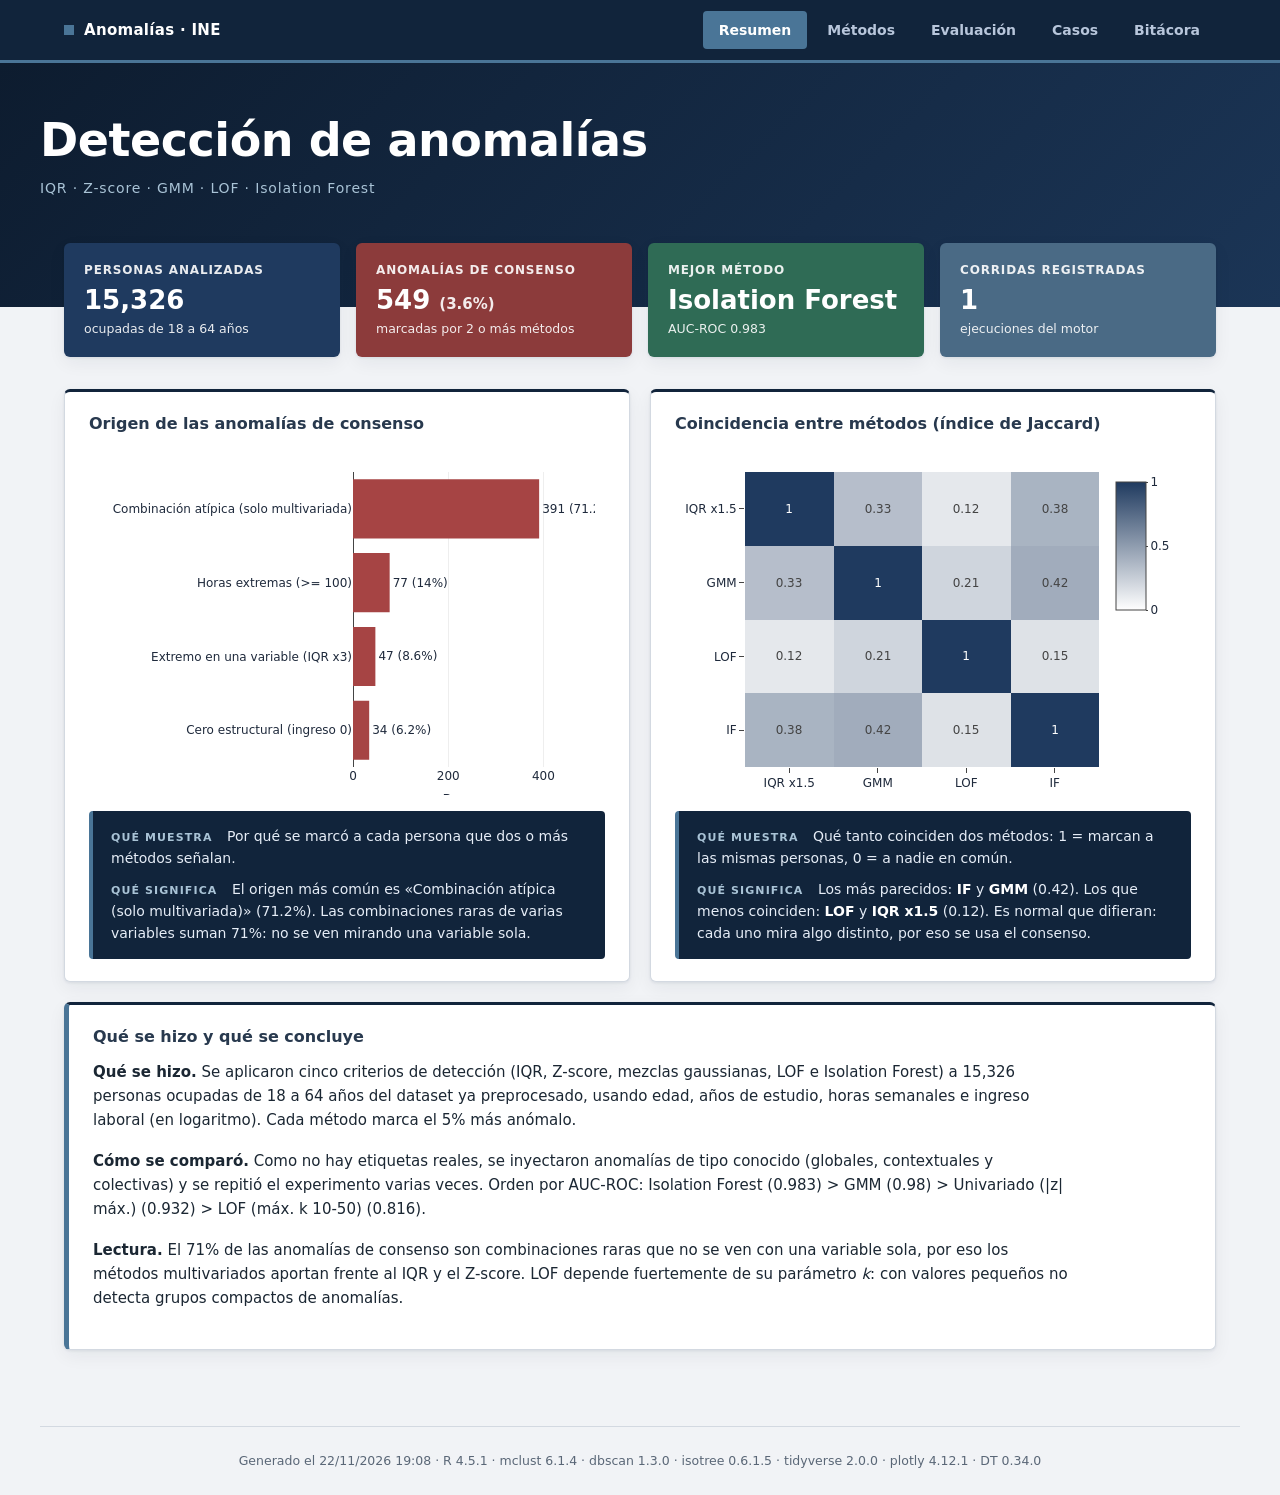
